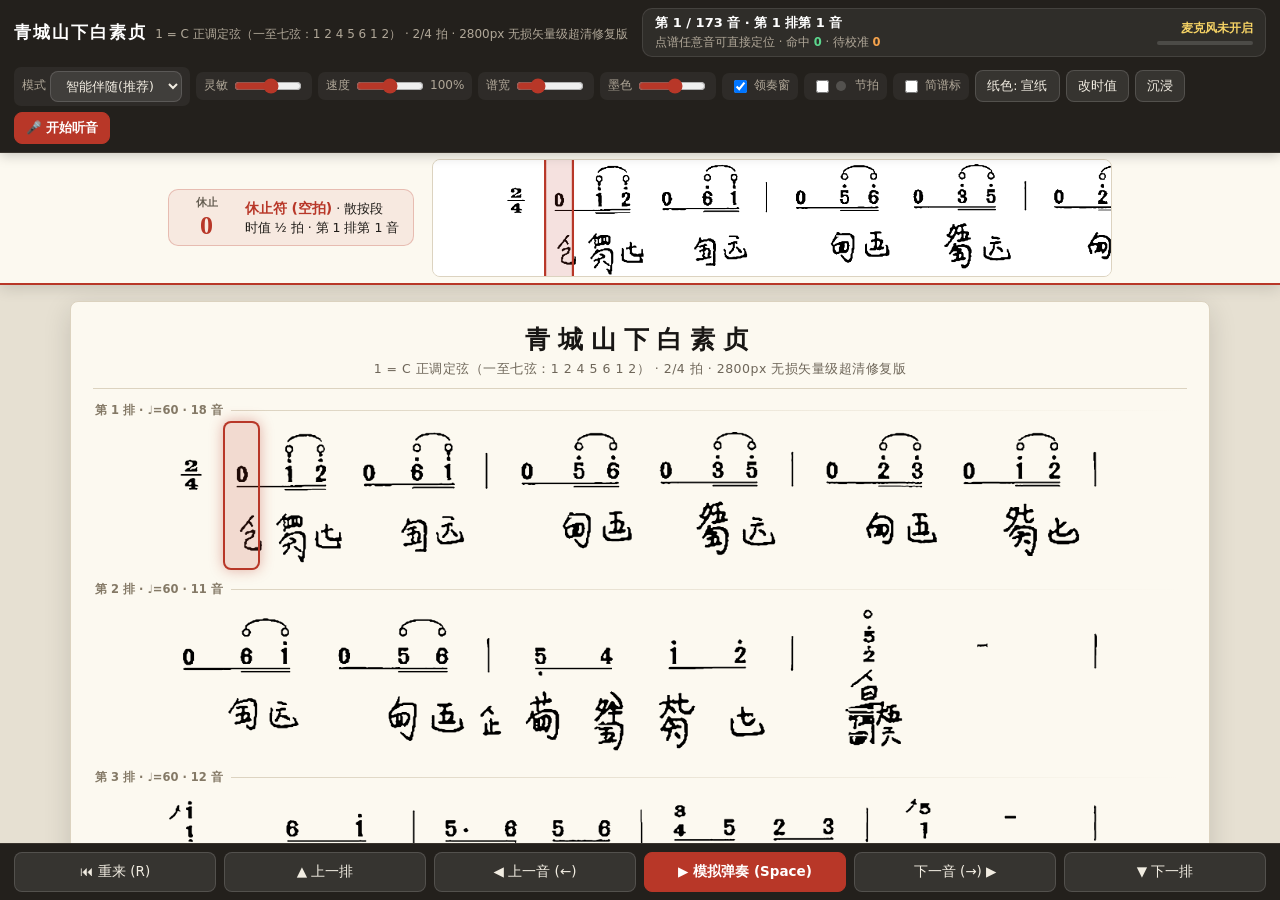
==== program/模板/agron模板 · 青城山下白素贞.html @ 4fe6dfc2 "标注：青城排 8、排 9 oct_shift（21 音）并重跑 build - 青城排 8（14 音）：音 1/7 撮标 [-1,-1]，音 2/3/4 高音标 1，音 13 低音标 -1，其余 8 " ====
<!DOCTYPE html>
<html lang="zh-CN" data-theme="xuan">
<head>
<meta charset="utf-8">
<meta name="viewport" content="width=device-width, initial-scale=1, viewport-fit=cover">
<title>古琴跟谱 · 青城山下白素贞</title>
<style>
:root {
  --desk: #e6e0d2;
  --bar: #23201c;
  --bar-border: #3a352f;
  --bar-fg: #f2ede2;
  --bar-muted: #b0a798;
  --paper: #fcf9f0;
  --paper-border: #dcd3c0;
  --ink-contrast: 1.12;
  --ink-bright: 1.0;
  --acc: #b83728;
  --acc-soft: rgba(184, 55, 40, 0.16);
  --acc-glow: rgba(184, 55, 40, 0.38);
  --ok: #207848;
  --ok-soft: rgba(32, 120, 72, 0.16);
  --warn: #d98218;
  --sheet-w: 100;
  box-sizing: border-box;
}
:root[data-theme="white"] {
  --desk: #dde1e6;
  --paper: #ffffff;
  --paper-border: #c8cfd8;
}
:root[data-theme="dark"] {
  --desk: #121210;
  --bar: #1a1917;
  --bar-border: #2e2b27;
  --paper: #1f1e1b;
  --paper-border: #35322c;
  --acc: #e25a47;
  --acc-soft: rgba(226, 90, 71, 0.22);
  --acc-glow: rgba(226, 90, 71, 0.45);
}
*, *::before, *::after { box-sizing: inherit; }
html, body {
  height: 100%;
  margin: 0;
  background: var(--desk);
  color: var(--bar-fg);
  font: 14px/1.45 system-ui, -apple-system, "PingFang SC", "Microsoft YaHei", sans-serif;
  overflow: hidden;
  user-select: none;
}
body { display: flex; flex-direction: column; }

/* 顶部主控栏 */
.topbar {
  background: var(--bar);
  border-bottom: 1px solid var(--bar-border);
  padding: 8px 14px;
  display: flex;
  flex-wrap: wrap;
  align-items: center;
  gap: 10px;
  z-index: 20;
  box-shadow: 0 2px 12px rgba(0,0,0,0.22);
}
.brand {
  display: flex;
  align-items: baseline;
  gap: 8px;
  margin-right: 4px;
}
.brand b {
  font: 600 17px "Songti SC", "Noto Serif SC", "STSong", serif;
  letter-spacing: 0.12em;
  color: #fff;
}
.brand span {
  font-size: 12px;
  color: var(--bar-muted);
}
.status-pill {
  display: flex;
  align-items: center;
  gap: 10px;
  background: rgba(255,255,255,0.06);
  border: 1px solid rgba(255,255,255,0.1);
  border-radius: 10px;
  padding: 5px 12px;
  flex: 1;
  min-width: 240px;
}
.status-main { flex: 1; }
#posText { font-weight: 600; font-size: 13px; color: #fff; }
#posSub { font-size: 11.5px; color: var(--bar-muted); margin-top: 1px; }
#posSub b.hit { color: #5cd68d; }
#posSub b.miss { color: #f4a24c; }
.mic-box {
  display: flex;
  flex-direction: column;
  align-items: flex-end;
  min-width: 110px;
}
#hearText { font-size: 12px; font-weight: 600; color: #f6d365; }
.meter {
  width: 96px;
  height: 4px;
  background: rgba(255,255,255,0.14);
  border-radius: 2px;
  overflow: hidden;
  margin-top: 4px;
}
.meter i {
  display: block;
  height: 100%;
  width: 0%;
  background: linear-gradient(90deg, #38b26f, #f6d365, #e25a47);
  transition: width 0.06s linear;
}

.ctrl-group {
  display: flex;
  flex-wrap: wrap;
  align-items: center;
  gap: 6px;
}
.ctrl-group label {
  display: inline-flex;
  align-items: center;
  gap: 4px;
  font-size: 12px;
  color: var(--bar-muted);
  background: rgba(255,255,255,0.05);
  padding: 4px 8px;
  border-radius: 7px;
  cursor: pointer;
}
.ctrl-group input[type="range"] {
  width: 68px;
  accent-color: var(--acc);
  cursor: pointer;
}
.ctrl-group select, button {
  font: inherit;
  font-size: 12.5px;
  color: var(--bar-fg);
  background: rgba(255,255,255,0.09);
  border: 1px solid rgba(255,255,255,0.14);
  border-radius: 8px;
  padding: 6px 11px;
  cursor: pointer;
  transition: all 0.14s;
}
.ctrl-group select option { background: #23201c; color: #f2ede2; }
button:hover { background: rgba(255,255,255,0.16); border-color: rgba(255,255,255,0.28); }
button.pri { background: var(--acc); color: #fff; border-color: var(--acc); font-weight: 600; }
button.pri:hover { filter: brightness(1.08); }
button.ok { background: var(--ok); color: #fff; border-color: var(--ok); font-weight: 600; }

/* 领奏超清放大窗 (HUD + 2800px 1:1 局部放大) */
#hud {
  display: none;
  background: var(--paper);
  border-bottom: 2px solid var(--acc);
  color: #1f1c18;
  padding: 6px 16px;
  align-items: center;
  justify-content: center;
  gap: 18px;
  z-index: 15;
  box-shadow: 0 4px 14px rgba(0,0,0,0.12);
}
:root[data-theme="dark"] #hud { color: #ebe5da; }
#hud.on { display: flex; }
.hud-card {
  display: flex;
  align-items: center;
  gap: 14px;
  min-width: 230px;
  padding: 6px 14px;
  border-radius: 10px;
  background: rgba(184, 55, 40, 0.08);
  border: 1px solid rgba(184, 55, 40, 0.25);
}
.hud-jp {
  display: flex;
  flex-direction: column;
  align-items: center;
  justify-content: center;
  min-width: 48px;
  font: 700 26px/1.05 "Georgia", "Times New Roman", serif;
  color: var(--acc);
}
.hud-jp small {
  font: 600 11px/1.2 system-ui, sans-serif;
  color: #665e52;
  margin-bottom: 2px;
}
:root[data-theme="dark"] .hud-jp small { color: #a89f91; }
.hud-meta { font-size: 12.5px; line-height: 1.5; }
.hud-meta b { font-size: 14px; color: var(--acc); }
#lensCanvas {
  width: min(64vw, 680px);
  height: 118px;
  border-radius: 8px;
  border: 1px solid var(--paper-border);
  background: var(--paper);
}

/* 谱面滚动区 */
#sc {
  flex: 1;
  overflow: auto;
  padding: 16px 14px 36px;
  scroll-behavior: smooth;
}
#paper {
  width: min(98%, calc(var(--sheet-w, 100) * 11.4px));
  margin: 0 auto;
  background: var(--paper);
  border: 1px solid var(--paper-border);
  border-radius: 8px;
  padding: 20px 22px 32px;
  box-shadow: 0 8px 28px rgba(0,0,0,0.14);
  transition: background 0.2s, width 0.12s;
}
.sheet-head {
  text-align: center;
  margin: 2px 0 14px;
  padding-bottom: 10px;
  border-bottom: 1px solid var(--paper-border);
}
.sheet-head h1 {
  margin: 0;
  font: 600 25px/1.3 "Songti SC", "Noto Serif SC", "STSong", serif;
  letter-spacing: 0.32em;
  color: #181614;
}
.sheet-head p {
  margin: 4px 0 0;
  font-size: 12.5px;
  color: #6e6659;
  letter-spacing: 0.04em;
}
:root[data-theme="dark"] .sheet-head h1 { color: #ece6da; }
:root[data-theme="dark"] .sheet-head p { color: #9c9488; }

.rl {
  display: flex;
  align-items: center;
  gap: 8px;
  margin: 12px 2px 3px;
  font: 600 11.5px system-ui, sans-serif;
  color: #847966;
}
.rl::after {
  content: "";
  flex: 1;
  height: 1px;
  background: linear-gradient(90deg, var(--paper-border), transparent);
}
.rw {
  position: relative;
  margin: 0 0 4px;
  border-radius: 4px;
}
.rw img {
  display: block;
  width: 100%;
  height: auto;
  mix-blend-mode: multiply;
  filter: contrast(var(--ink-contrast, 1.12)) brightness(var(--ink-bright, 1.0));
  image-rendering: -webkit-optimize-contrast;
}
:root[data-theme="dark"] .rw img {
  mix-blend-mode: normal;
  filter: invert(0.91) hue-rotate(180deg) contrast(var(--ink-contrast, 1.15));
}

/* 音位高亮格 */
.mk {
  position: absolute;
  top: 1.5%;
  height: 97%;
  border-radius: 6px;
  cursor: pointer;
  transition: background 0.12s, box-shadow 0.12s;
}
.mk:hover {
  background: rgba(184, 55, 40, 0.08);
  box-shadow: inset 0 0 0 1px rgba(184, 55, 40, 0.35);
}
.mk.done {
  background: transparent;
}
.mk.cur {
  background: var(--acc-soft);
  box-shadow: 0 0 0 2px var(--acc), 0 0 14px 2px var(--acc-glow);
  z-index: 3;
}
.mk.warn {
  box-shadow: none;
}

/* 矢量简谱/时值角标（可选开启） */
.mk-badge {
  display: none;
  position: absolute;
  top: -13px;
  left: 50%;
  transform: translateX(-50%);
  white-space: nowrap;
  font: 700 10.5px/1.2 system-ui, sans-serif;
  padding: 1px 4px;
  border-radius: 4px;
  background: #fffdf7;
  color: #1f5c38;
  border: 1px solid rgba(31, 92, 56, 0.28);
  box-shadow: 0 1px 3px rgba(0,0,0,0.08);
  z-index: 4;
  pointer-events: none;
}
:root[data-theme="dark"] .mk-badge {
  background: #2b2925;
  color: #6ee79e;
  border-color: rgba(110, 231, 158, 0.3);
}
#paper.show-badges .mk-badge { display: block; }
#paper.show-badges .rw { margin-top: 14px; }

/* 底部操控栏 */
nav.botbar {
  display: flex;
  align-items: center;
  gap: 8px;
  background: var(--bar);
  border-top: 1px solid var(--bar-border);
  padding: 8px 14px;
  z-index: 20;
}
nav.botbar button {
  flex: 1;
  min-height: 40px;
  font-size: 13.5px;
}
.beat-dot {
  width: 10px;
  height: 10px;
  border-radius: 50%;
  background: rgba(255,255,255,0.18);
  display: inline-block;
  margin-right: 5px;
  transition: transform 0.08s, background 0.08s;
}
.beat-dot.flash {
  background: #f6d365;
  transform: scale(1.45);
  box-shadow: 0 0 8px #f6d365;
}

/* 沉浸模式悬浮胶囊 */
#immBar {
  display: none;
  position: fixed;
  right: 16px;
  top: 14px;
  z-index: 30;
  background: rgba(26, 25, 23, 0.88);
  backdrop-filter: blur(8px);
  border: 1px solid rgba(255,255,255,0.18);
  border-radius: 999px;
  padding: 5px 10px;
  gap: 6px;
  align-items: center;
  box-shadow: 0 4px 16px rgba(0,0,0,0.35);
}
body.imm .topbar, body.imm nav.botbar { display: none; }
body.imm #immBar { display: flex; }

/* 改时值弹窗 */
dialog {
  border: 1px solid var(--bar-border);
  border-radius: 14px;
  background: var(--bar);
  color: var(--bar-fg);
  width: min(92vw, 600px);
  padding: 18px;
  box-shadow: 0 12px 36px rgba(0,0,0,0.5);
}
dialog::backdrop { background: rgba(0,0,0,0.6); }
dialog textarea {
  width: 100%;
  min-height: 240px;
  margin: 8px 0;
  background: rgba(255,255,255,0.06);
  color: inherit;
  border: 1px solid rgba(255,255,255,0.16);
  border-radius: 8px;
  padding: 10px;
  font: 12.5px/1.65 ui-monospace, Consolas, monospace;
}
.hint { font-size: 12px; color: var(--bar-muted); }
</style>
</head>
<body>

<div class="topbar">
  <div class="brand">
    <b>青城山下白素贞</b>
    <span>1 = C 正调定弦（一至七弦：1 2 4 5 6 1 2） · 2/4 拍 · 2800px 无损矢量级超清修复版</span>
  </div>

  <div class="status-pill">
    <div class="status-main">
      <div id="posText">第 1 音 · 第 1 排</div>
      <div id="posSub">点谱任意音可直接定位 · 命中 <b class="hit" id="hitCnt">0</b> · 待校准 <b class="miss" id="missCnt">0</b></div>
    </div>
    <div class="mic-box">
      <div id="hearText">麦克风未开启</div>
      <div class="meter"><i id="meterBar"></i></div>
    </div>
  </div>

  <div class="ctrl-group">
    <label title="智能伴随：弹响首音后按节奏平滑推进并用麦克风实时校准；纯听音：严格等待每个音匹配才推进">
      模式
      <select id="followMode">
        <option value="smart" selected>智能伴随(推荐)</option>
        <option value="strict">纯听音推进</option>
      </select>
    </label>
    <label>灵敏<input id="sens" type="range" min="1" max="10" value="6"></label>
    <label>速度<input id="spd" type="range" min="40" max="160" value="100"><span id="spdVal">100%</span></label>
    <label>谱宽<input id="zoom" type="range" min="70" max="180" value="100"></label>
    <label>墨色<input id="ink" type="range" min="1" max="10" value="6"></label>
    <label><input type="checkbox" id="hudCk" checked> 领奏窗</label>
    <label><input type="checkbox" id="mtCk"> <i class="beat-dot" id="beatDot"></i>节拍</label>
    <label><input type="checkbox" id="badgeCk"> 简谱标</label>
    <button id="themeBtn" title="切换纸张背景主题">纸色: 宣纸</button>
    <button id="durBtn">改时值</button>
    <button id="immBtn">沉浸</button>
    <button id="micBtn" class="pri">🎤 开始听音</button>
  </div>
</div>

<div id="hud" class="on">
  <div class="hud-card">
    <div class="hud-jp" id="hudJp">0</div>
    <div class="hud-meta">
      <div><b id="hudPitch">休止符</b> · <span id="hudTech">散按段</span></div>
      <div id="hudDur">时值 1 拍 · 第 1 排第 1 音</div>
    </div>
  </div>
  <canvas id="lensCanvas"></canvas>
</div>

<div id="sc">
  <div id="paper">
    <div class="sheet-head">
      <h1>青城山下白素贞</h1>
      <p>1 = C 正调定弦（一至七弦：1 2 4 5 6 1 2） · 2/4 拍 · 2800px 无损矢量级超清修复版</p>
    </div>
  </div>
</div>

<nav class="botbar">
  <button id="rstBtn">⏮ 重来 (R)</button>
  <button id="prevRowBtn">▲ 上一排</button>
  <button id="prevBtn">◀ 上一音 (←)</button>
  <button id="playBtn" class="pri">▶ 模拟弹奏 (Space)</button>
  <button id="nextBtn">下一音 (→) ▶</button>
  <button id="nextRowBtn">▼ 下一排</button>
</nav>

<div id="immBar">
  <button id="immPlayBtn" class="pri">▶ 弹奏</button>
  <button id="immMicBtn">🎤 听音</button>
  <button id="immExitBtn">退出沉浸</button>
</div>

<dialog id="durDlg">
  <b>每排速度 (BPM) 与各音时值（四分音符 = 1）</b>
  <div class="hint">每行对应谱上一排，格式“速度: 时值1 时值2 …”。0.5 为八分音符，0.25 为十六分音符，休止符也占一个位置。</div>
  <textarea id="durTxt" spellcheck="false"></textarea>
  <div class="hint" id="durMsg" style="color:#f4a24c"></div>
  <div style="display:flex;gap:8px;margin-top:10px;justify-content:flex-end">
    <button id="durApply" class="pri">应用修改</button>
    <button id="durClose">取消</button>
  </div>
</dialog>

<script>
const IMGS = ["iVBORw0KGgoAAAANSUhEUgAACvAAAAF9BAMAAAAqjaCXAAAAMFBMVEX////u7u7d3d3MzMy7u7uqqqqZmZmIiIh3d3dmZmZVVVVEREQzMzMiIiIREREAAABvgLxBAABwiklEQVR42u1deWAU5fl+vt1cHJpZPLnqEjxRMBhbq1YMFduqFeKBrVUhtpZ6Arb9qT1sYm0rPTTRtlasNWhrtaIGj6oVNWhvBRc8alXCpoqiBfabVIRc+72/[base64]/0sdnJv1xa7uXB+s/SwuIKfThRdUCAOGpDRoi+rbflP7O2ucM6yd1RwkM139WXNuglWzyYeQXEykGZf4/WtqS72mSkjBQ6+XRLk6efHPsqrHkN1Z5OL4E/5gf9Px4v5e4Z/7CxMDIK3ztRESRSCQSichIJEJERK+W8gudS6l43cMXyaHW7FuDNVaCemtLfGP5W5LW4N9eZ95Dk4arvs6mhtLefjdYG458SoDuXeWhwR3yDdSMm5nuX17s2nZpSW67a2b6zxz815G13Z58n7J7taMt/ZZM5TZg/nl7aNslJarv+n80RU/eWKQHNoa2/7jLo7vmW7ViytRktyat7fr395h4Sxaznkv+c99+3jlM4qVaALoGEm/[base64]/0dt3OAzpbroniYvDO/GrwMgGQbolyvi2u99QUAcBYB+vqS05vv43wY0ANsHKbRiSgBAZNP/rfHUeCe8CyASVlcNHlbl37RxGvTqXywutU3vWzlzCkBCUjhpCYxrXKoftHqMqO44I2DYQqBCie8xEwCF1XyWeksN/hCRigu8dGubIqIIEfV6YXjTiIh6j5oSCASSbgcRCAQCpylSsr+0/DsVkkiSfGxKYBBqzldERLs8Jb+I9gjJ96YEtPTK0tQ7FcmBM1B6QTIRIvlaTcoyHPOsIiWJdnlsvJ8iUlKpL9ec9+bsxPGOu0BRhIheZiIrKRx48jkPKRlJCNTqQZUZL6ToZg+I41IS0YpMpBAiUvL9UkqjKutQRETRtOTqD5MiRf/10FXyiZ8pSdSY+YFySVIONJbUtt/nax1SEdFAMH10mVL0+FleGvBhUkaIaCeAlM1eJolIqoGrzmBTQ+mg6j3DkGumItD9H335iVU4tx7i47UA+iuKrhGuO1Jg6wPfzuTq2+/7+MSR4pF5KCmPjnpAf+OmtP966DfO1gC8Ot0rw618X9Or1754WZZHTvnhTC9slVxO/bP1AKIP6v9oG/yPh3wde5+pa6BbvOPmLHvrAIiNobTBRqdcKI4OAoge2MWCZKlYGToMo8KWwRf/Ph1EUt5ddI1QKYpml/+qSPWWzpTvTxFJ12V54FgipaKeEXmbVET9wG4btauIvLmE9v3hFJEUvTAzMV9AUlKPdwZ8gZL0r8x63b6SVEQ+zIRWKhf/TUa0wEB9mn8cL4ko+tTSItsXHaRJtBC9cGWJ3HS/DiuivqzP3EREtPUPQW+oRET0GhyYrVV/6dh7fCFJRI/Y7Tvyyl2y39PSJq/xAiKi6B8amdNKAqNJkqLH589O+68fP+dOktRX1PM0WtEHX7WjoFFEXpJOsmEuKfnfq+qzk/[base64]/M9RQOaFwReet3JMMoetPMeMDyiwZADC+5ikkXTXxZK5cx265fUH0QpCLybnT67hP7nCY56zvHDJ9DzJSLwOhIgjQDl5mKPtuzisHS6t5uon2nN8/CFJb3Q6CTirGiFyhaSU2l7oQeOiJPrwYnF2sBY5QW1sSUHS3OV6isRRc+paD6X6B0U3dij6C7HeybKHZk8j4mK3oOjDNcPirWakx0HK1SpEiDeCpKbnfvhlGoo/pCXPOL82UpVEvLWBOXYiFNGkbSRloVEKCK3ON5gqqSiqbG7Wngdil8Li6ZCVpBjNu0oAQOjX1IOx7hNflT8Id+UQ6RChSqFmD7RJslxbHpL8UXethz6rIhQYv0+hidRqZzWASmiCjnf8ZP7XlgCcx56Nxdx3wMCpFgXRA6mhl0oBeLNIdq1/JnII0Ue7/7rcsgePSzcx8TrcYxRstHho20DPF3Dgmdz0VsrPBCbPC2HZsJicWnYeMc7V6MA30lFJ7JxuTx84Gw+ZR7HaOcFDiZ8wNM1LKaGN3J52ieLLvGeJ0m9uPo6R89+dxMRNZTAKojVLBQyiody55GvYiZP13CgKic7dBmp2mJvESLpMDZ0FFGE6N0SWAV/Zy1vRUbR4PshzwEKHRn0WF1d0NGjHz/p6BuJ/lVbZGsUEUWUXOrIZSWJiP7o+UXY6wr6V12ds4ndq+5z9xaZpX11R59dVzfTWW+gmqO/s/bJIB80BiMBE4hIRV53GLpPRERbi3qKZhCpTc7yUKsUqbXSaaJhMaX4MBER/ddRKlio+NWXbopIUpHtTmw453d2SioNrYPBQOEqXEoVcZhCMUZFIhEiVbzcFQC+DqXOCCxWpOzpf7qiuwPHK5Jr4HmfsopEIo5WYQGpSKS4uegibDSfXePoUVKRSEQ18FljDA2HXHPDVRfZP+Y/Z/7VV199leb5wH0iUo5EqBlmV2VZzHoNpxNtNgy99ix1ouo3QsO9TryTzYld5STsWhKRGri1uMQriaSTTPMyZTQgllwohzE0lIWJyEH2xk3GYfJ4Af6Fkl64f6UkcmA1bKet99+27KGihu9bGTaLndgPmiI7ARxOXqjsY5eF/uYfVoacmE8mKRq4f2WoqOaTMqLoU884arEykUg9df9KWXSfLKPUcbqKRCL2dT+qDBVLfujtt2mSPRpwunKQvVapBmoB+EPynWLW8jDMhWUOMr0qpNppWFN6Pd/huUcD9ndQRtTfQaoR2FcW03xyAslH4Gt3kmTaJuUrAE4ojaC+3RoVjq7G455e++ItxakaLonI/[base64]/jmJaSut+eqBUpRRBah9ka5VKoeZTJ7lz/AL0k+AuxP9Gd4u93HUqPErb3R+mPmWR+tPvQA8TbZF3470fL+nFDUOAx7hEyvWpPcYP/6O82guuJ5q8aqaBAAZjkhXlUPAD6KlgQB+XZT4j3tzINuhfjOPbbmiLuEQECrKLwGeYomdq3BQDP82auEKB1jFwDvt9LxHtaxxO904wdacayDS4w8MWgt5f+ZoW80/r8Wuqe3fRdWOH10PZ4y16J4HKHQ2wUALzrYENVRTysbTLzGa9+sSwmIU+ptHrwE2DL186QXvvjGbJ3OA/ArnQ6yO/WP6wC+i24PexXKj7TYq2tHo93D0hPbMwhjPnV7Mq3FgcYPU+H19HLrXcL2HK17YBFUwn+z3+weuayZeLNi/[base64]/V9rJ/ukoDgOud6Jh5w61d4l4NqGzQbG+K11qpqgHw/Vwv6oid4Bsm8doH9Wl15hnYWsTh+gEA37TnKT/8zQCwX4mZHHYzhGQjgHLbKNk9zJaL0+mVQg/xRDMy6WP0n+xXJw2YoUKe7vTXJo0I0gUO0tHGGPl6o6i4sclzif65bFkHyYedFDLrW7bsN+S4O2mRG+m0SdtxzjPjE+cVMUJulNG9sspB6lolUS8AXwe3ePc08VLQjBXLTrxjzYjSHMqmF5x4zcBFP3k6gPEIoueM4DfVaH/eVL8GNBG9XMwh70FGeQkHnYYrreISW7y975dIegeACNm/0yyiu4wO96uK2K2A7gKwxEHivGgh2QxMUtzivQSIt0w6Jt6Cl8c70jTZ7mFHvGEjgPEIbze59UkamB0InK4c1O3zh0n+NnAoFbln/R4kiZR00uu03ORoYym8i4mkomeMC5zmoGP6JEUDFwbGXUZFDE0eqyh6fWA/SQ5aqVVI6pmyd0iSEfrL8CTCBvGiQ9bbnD2LeHcWXuJdDwCYYSvxyucMsvJ2ys4SItXZ6aw/zjwiikgq8hmqMqoC9zsYhLjTkHgf9fi+9xm1E51MbJkkUp2binr7jVLmRtjg4OF2SdslEXG/yxIg3jbHxLur8EVldpkttrPbRP3GVpuuyNM2XlRShIiI3nOmYkpSstjlJ6aer1T/WY4ic32nkCT5V8+f+SVSEZFyslWaJBFRpJip6KJdKkkOyxy3mK92HdObh00NZiWNdhviHRtLXu0tfFEZ+kFdXd0pRDvs6pDSv0/6eMjz9fCaiEg6U8bLyBuVLn1hchzC3UKloOSOMSbWSSGZ6UbLOWot4nBHmRvhOWcLoCJEdzO7wcvFQhrM6Ibsiu9kU+ia5KQU8/BiuiKKRCJEMvuuEx2GJdLw6noYFes6N5F01pnlSysf6Hxx5X1FJ7JPbXV8mVWsfOr73t/5vp+uXrupM/K+k9vvAalo49q/F/Wgfmft2nVr1250kpN5/MZ1ktQTbGjwMMpMj0kV2VSemksDQQCiLVpf6DH6QxGjLKSdjXGCIkWKzIJ/[base64]/BI5HU4c1Xb54AyvIfv2WhcjLwL9d++j91xBYRJqDfbPngBEalbzy7S4tTVBZ0G3bClofRQRpKXDUXO5StqvNzuhyVERA6yIvxhKmLvE2eoypl4fTfwNe8BjFKykWehuKqvLJIZcXed8NsJwD/tn4uu0LFtxPlAJlxzM5+54mMvoa3nWSgqgprG9XgLiQEBoMvBg10a9oX3iyrrwVw+UaezV8cDGOfxKsoMJt5iovIWb4+Pcq79HGZLgxcQ4aLdTLyMzLgs6Onh9WwAxuTkItjEa+oFbOMpYOJlZMb/vJ3Boz4P3NoFV63LwcH7KK69i7E77hkmXgcMRXt63AWyRVfNue3Q4ui4+zlvQF++1gOBVuKS5SsbnQ74x8uvzPX3R7uK8FKHPXW94/f/1m31pXRWf/YX5iuUQiDvGjhqFiZf9fpNL3PsBLuH+l8xxtnuPDBvgRdqT5xAzmMJm4gGclYjOpzUZxz2UpeO+2QcQWZZ1NLAKMq9A8gSoufAKByqFDlr6dVB5Pn0ohIh3lGK6h3ndEsPVFtrl+S09UiZlCRbc2+6WnAj1gnKcZZjZVjKzcVeg4DTWmoQbU6rjjLxFg/[base64]/KI55zjRzcUy4Eeen3DffYD46C5nD3dpgPb1Io84Fw+k7iqeuvBQzj3/XkjuOO0AOEx0AoIANO9LSbs92r1eOVy0UcSRiyn3Wg3FkHhHqxy08SZXmvuwi1vSsalhoiLKvT9U4SXeMnIs8aKj6BKvX0qHHeKs8isbwBKv1/EHrxNvgx6gcs3JYQJ0zzcLOFAAQLkzbTyoA6LY+QVqlQba29mzW/4D4Gc5f4Wme/jAF1/iLavWnAed6wB0neN4vU5rte0Op+iahuKMkNYDiDrYSVEBaF1en/DtBAADuvND9GCxh/xTHWK7Q5JeAvS15tWaMXzmE4em6OIn2URFDjfASwSgg1V5j6PcaTf0E4oWUdrmrHJliZga/KEIKXJo452gpPJAu/qPL7rG6SB85yyqz73bdeHjeNsdm098YSJVZHvcYkWOY8TKwpL6NI5q8DhOJ2eVEfcJR4oVUTqyiBcTc+jIKdqIBkb+5U+FJ94JjpNCyohI9Re9H7jzrIgTVO5FzXdH4i1qwym/JPWUgxXdN1S8Br7tDom3Mufm7kUhXvGbTZ2ORzm+c/vIz/+sVIUnXty4SToLTBd3RiJFb/D++Rz2gT/cCyZee1yxrQHFzVyzd4GKdiKiaBBFcqqrXkfd6qV9204PJFD4aqY4f7imRtsN0ieLQLxi6tEOZ9Z/[base64]/6h2ve4VUP7BZ+oBZ5ysDfLfhAx12lcb0sup2/TATU5bX1x9X1dYAwn2hrePnL3edsOSfQOypc/S0TkopzeMNw4HQ49V+VXX/3j60fa/O8eEm9779A+XyGJ6F1HxYNjyC2QNJSjxDuGXgVjWNEi/7P7vKxfmlXIy8LFIl5McGZqGJlwQ7y+Qhq6xZeGftlNI/rtkH7BXCJnUaQt0uLdHLM+QpRbkkhLRF0JxrBKvMUh3jIUzcChARhYsVQrUrrrlrYG3ML7zvma3XHI8UP4+OVzTWVcBP9vjX3LmZM+TZ/tUte43xinNXfNAc7bT/97i9tfUXEXAIgHnl5mZ2haE8teETl288nNklS5FPjZKbqYeJzbd/JdUwtB+OAKJ31/an3BiD7wpaFsmm/VAlsvG8q+8y2b4vB1P/l1BCTw38tzqxyA3cqibaXPzCDn9TaHGb66o8ASr2OMpqGk8JbHlXEHCaujiBQR0fPuv7DD+jb3yS9LrF9ha22YEX+53nxWJ7NG5D6u/HRTMHcgxh9uflkzhtY7aWi/AdOdVjevsNSOxhyV7//sZsSrrgMwpnjEWwJCZk2Nw5QDUXNUfolXTG0j+Zr7nIZyFaMm+bZT1V31H6UNxYtARKRchwKWy5j5oN458e7KI/FWWgNyTbyVUhJFIiRfm+Kg8oGSFCHZU+N6A39SSiKSve6NVOLAkCTphHj3DSlSEUkkc1oCP+1OxGvIPzusdh1MvOnx3c7Ozs67nSXjbm/MK/FevomIaPs/3R4hEY5z0yon5ndTtPuH2y8ME9H2MBGRWzm9iYii64jIPivwxMIQb0wEJ7fEOy92/220q+0xVxGpCBHR9sdcfts06+p63n2WedihgO8LxddgKRNv5q6HpNRSAGOJiIoWJgvvN0KmaL2zblMb8km8Fdaedls/QSScixW2adoy/vBdrtsMUf/MfTocfF2WV46eEVjgpClqgnMtn6aGDul0CjNeJpKI7vkeOXindkn09ZrTVM7mkwQuNGleue4Wa1zBThJHKxSRil7VIYnky2DiRaZyWsqw8c7yQAUkOx742hmuP7v3/Pnz558F9yXxiGSf7dn0tUdybDaVK/EusY4Q/TH/xDshbpagSL/mWlzdYHS96HN36lsMnaxMSluSShTn80m88Tl0+U5oIVL9WrkD4hVhUj2ACEnXnUBGxdZRvgKXlUSlU+ItV0RyMyYpctwYejckXnzxDoo2WLJCTjcUilDNMOq2mE/5JiIi1ToEgZeIXnHkMWnOI/H6wpJIrSPnbVjSEu+fli8PkX2n4SVERAPLl9/hPtTQT0TUati0cisflGQN2wAjRvcd227E0T8sX758+fLlt38/[base64]/d964dD+PJDli+3DUb3/3j5g0REb97W6MaFHLP83TyUT9Ofsz54be4ehVyJt8yoKDTavSNUhEwKvZPUXQ6U/B7AdAA0w50tK068rvKG400hm6St4XahXFUA4m0jItpsKA9yqdvj9h/LgPuq7e33DgCc6JZ4R5lxa0uIyKUx0bnEW2nNiT/HPbp7Eu9ERbL/q67DQxcQ3YyhZM/Zruhcy7RJLkSMeWSFNLnp1dpCRE9cLKVdNtQoI+Q1r8RbZYh/oo3IJcWIkDlCv73Ju8mi2yqV63tZGKOGSrx+aRHvQvvFP5HW5J94yyxX6xFERG/DncBrzEaHtItJ67BUk8luiXceEdGrwEJydXoAwNfhlHhnWD56ES4N4i1qs8uyx7pR/[base64]/LADt0zbsd6QGYJMOoPpczVVlsV8eT6423g2A6O/G4xsAVB+W5btV/nl3f+t+6tWtRFo3NOZ0nYI6DOtT/282dbkrz3alPlQOIR3QAlanefv99OLqp19c/STynGevPwggut4llZEAEABwKwCobAKPiE1awC1tagD1rwHWDaHOR09rLqnXOgCRKxuUSj/4YUSF7D+qBgAWboC7VEIX1k2rNpnx0VYH2tJfa44lIhcJsx1GEEDI3pORIULpIwD7hG0yPH3n5d3Ga/g4Nph+9Y/cmhpecV6r+TkrIe/AkBtnnuH/t0wN77gMAIiGe42R27qyYnuxNY+mhnhL0zaXkQajlOEx80uy+w1lZIWfLHHryWsx00l8IRcTk2QdcWBqmEdkFJWvytHGK0JyNzM17HXybdrrL20CUNEadvH5KTlLUgk47URD77UxNQQB0Hmb/r5CB6grx++YVg9AdWGJBvhzLZMV+7atS23EG/X7Vfm+tCVg6Pw+DUDE7a+ZdtHJ8+fMmWn7WDC2wrRp47ldbr4qcUZof1ejvaL6m6dX3DNnzpdqIaI2z44zDRPy0rOD8DCS9tHttiJrCEBZc9xC4dJesBDAxS4/[base64]/1EZxJv+er777/SDL/OSUIvlsRbNCwmko8CAPxh2Zj758vDpPq0abmnxxtpLko6KdK0xExFmusiIsYviUj1WMeywS3xVijbYNa2QhDvZkuFf9k18UoVkbYWB1/YCDYVF5D7Ms2TzCk3iPdDt+qglETSnuT2JyKSrx1LpHIshlZY4k2cYge5zce9EUSZJEUPDwPxNroc66zces1WqRxtS77w7mVqmHazTntcgH2uWbbs10E3lvdvByH69H+tAlB1Xa4fjv7HcB6Im/NngFc6APEmgBVwYajQLM1woBuozq47XVGABdN/NnS9rFoENNDh2blGaADK//Stp+/WL7uh3uU3bSdgYFVSPICrl9YADfr9No99DQDted7fV0AQSgEaIOwFiX/s/NOy+zWIgSVD+7ZxheQzAejPgE0N2e7cPkOuc3Ud+qVxs01UrkTegy428t4/cmZqcCPxGsp1LQzXS66F/HzSUpnK71u06CuwD1XPs8Srai2X3xAk3jeWddiK7/6ECjmui+mOVcY4y8idSpQgfDvYnqcrUvSokZY3UAISb4XD/WKczg9cJpa2WTM/o4AS72Qi1R/MrQPFht1I4j31AECUnXFYw1DjOT7oNqNkcsNbt53mtNfnUKK1qHe9yxc8TANE+XWA/1f33X77b5yFZ3octMdnr/ksoDkqMSx1AKhsdvdV1wvgpoK92OP/gdhyOrBlBeBv9f5CfA7Qd7U60vR04AaXKTOxK2VT4d5M3AJ0/z4n7XKNht2HeMt+KwCIB/9m6j1BuFLkAQx0AUK5GMKWLoehiAMwYh/dELDY5jq1BADw3dWrX/zyeg0jABrQ/a8u9LUmxKNkQ6AagOmkzhnjlwLuEtYyGRyyInr+pjePA4AmAJd6frnK7wKqL3XwYFCD5noe4/[base64]/fCoESDyCoHA410AeludJCrSnqc+8/jDOoCfu/m297uHxRRDpqx7/IV2T27SSygV6rpu0i53tGc1APjhTFffotYXfiLGn6jRmKZcT2Zg9+ky3PvsnjqAcYbBQBwwNLcpubo9/mtvGqbv3hV+HMAiXQP6hrSPuutX5DS4hLFNe/rVWSVPvAOXnbHtEgBA21L8yNa+KF7rAi7fDNA0NznDA61LEy+r7W431k8vBA4Mwnd7aH3uqS9eRVUDsGWNozW7EHvNxLTVZ69x8z1dBZcXxD3dmrgXDCep4C6T6UXIjNdrJ6JordtK1zsdBHWZLVea3Y4Qkx1VM0eabrDKqG+2y7G/G16NakCC3zl7CKlfWisq2t0EQAMAppsV242ohreHMt79yHmp/rG5ppYXI6qhyUH3zvhqtLte8Vgc76hCRTVMUEbgfE7Yg/6H3SeqITl6biiypA7A97shVGqyt/GJoAYMNA/tjafldjk8maDsFaD8WGFvXXtvy671AOgKwI3jFUAnQcSPuqtKXp+7yihf/8EKHdUHZ310n0WLFtWWyuyPb4bY5ViEjX4JoANL483893RD3AeuTlYQdOkATavNp9XVFwRoqH3h/pcbcfevB4CtP34IgCjDyALZKkOdQzIRGCXbLhqSgb3iiR/f0WDFG4msx8T31PLly58oZtmFXD73e4Auc/Dgx80rcFWx7JE54/h6DX1LwcRbEDykAcJNxIHzJKPDcno6k9HiqBwvFAB0zjVnLwDgbwZ2G+L1UUwHoiF9w/jgUEjKTxC/iGk9WX+DrxagvQs8hW4PbvmJwGsrHFw8999t/NAKUX5zKewqcbMOXK0z8RYGr+suHRqO80h9vwWgbx/qQHOvwEZ9a0D3dAH4tlbiq+T/yf333+fMaKC6hykCyVc/lEDSAWFEhToZcReAARQqHNpgmajLX7CfgH6jg+d+HDz/T/WAkf4wtNjkAlnKJtRq6G0FE29OqHO7tAMrdHfndC+n+6H8SADVi4f4gnp7bs8HTVuoagVQ3ljixDvt/+bP/4IzuWlg7uDSnO4Q++RGl6U2uq+EU4eFUIXRE86w/vAll+f9btvKH8ZN2aiLz9xife2OISnwBxYkyE78TgddXDInouDmm7JfjRl84Zb9aGZk4zXuWgCtcrkpanKqu1Gxaqjpsityz/shAHiodQSUyQ+QsE8AM/G3rmCCkKQPg7Df4la81JxbpfOPfl0DrOi6Xe72o//2elNCt71MgtADw+L+9t0FkNumdM5xXD2wawWYeDPNz0U4N+3RnDp9oqtf6LYu98xclILqM4f42qInt73ri7mYIoBh8S0uRHD9ECimE4DW4ezZ6JoGLRif+RVDkHiFjwQoumJIiWtBXaOsir1a0WxGnozLZ7kr1dwKlD0yCwgCL7r7Hd/9skPVn3RA22H9qXrNECzRE2oB8V6+RYdpj7lUbXYXU8OFMhP2K6wh0/[base64]/2hB++fI3VINJF0Is56YfXAtXZUyv7W5dq/rtnoWqpW5p3hD5dg9jxeMuxrn/DMmMvLvvwQYgDumxLAwXMvSf+6VayEb84AhqA6Ko8b9GKIwFg1P91AcC2DjAGnYaNT61cm4IX71+9evXTt7jLCzvRRbVbABijnOX/[base64]/CXb0wc7L3k7YNl9olES1FmRzCiZ1ARCQVEUmXCcMTFFF/EIcrss9DnU5E8s+H5t6MOjfi7SAiipB020auUpm8S/T7dptV8IeN3evrcHt1TSIikq/6w2Rt5fwTr1lE/2Em3nwhRrw+ad+4z32tBmCxXceE7ATyilV8wAXxGmLNWHspM98dKFChiIjekkQk3UVKirAxxOPC9t2+2iQRDSx/lshF6r31ffE+Fm7LNLYT0VsrpZMG8ZMUEalwro0WcyXelvhLuZJByxPFQtvuK5LoXeB014tgtBJRLxGR2oVCSrw5NV1j4nVHvKOUg27BmZrr2BNvuXRf32OJJNVrncra3E0NRuObWfZS5uh8E29ZQjueRvfrtcv4RXaTPlHFvk66rsjTYf4O+arb37C/JT8p23cul9KSrx/JI/EebkqsFHFHhWXxVYxIZSOtzCJSqr5MSqId7iawLb6Mz+ebeCcn8q7ayUVy8o7PCEB8ADf1Qp3wxbnV7oMYdSPJ/6RuV9FbACqCgP8ugM5DcXv/0JArGpGuA1XfOLca9iUY3ntYi5XlnevepKUDAFW79qe/36qBpA6InXY6T/9SDdAEgDEL8rgM/7L64QaeHOqvCmh2SfA6ILpv/Xa1Bjzt7jvWx4PYF+SbBgLuslIZriXeFulWCnNQXK/iGXsDazbJjWjA+B7Vr7kRF54DTnCgvpbJXE0AOUq8ImQJL0oF3U3GkrhAYmu6Gb/OkpRecb1BzjcbVb7nfo/tv46IqLNzo72xonxdZ2fn9s7OjTlWNchN4sXxm4xFeDOIITnXiOz9lpWbzOc6XX6boeoREZF7gRfznNnpJipTkCcikpvZ1GB7pANDJN52l5YGgxBtjEEnEhn0526MHUQqKMKutt4EIqJ+zR+WDnrtLsi14G+OxIvTrTMk33U5GeUdipSMEMle+zto3PGKXF1XCZM/9SZFiv4dHMLmHHdsZNsvamqc9IgbV1NTU+Ps0SEQL2oWK1IDn3b5UqNUkkJu89XjFiuKSPmXGrdT6DPNPU5WHNns2rLB2XcpUzaI1jPxZsfRX3x67ZPBIRPvLtfEu97ewUA0cPacOXNOPgMuan4T/fFLLhmknYjk365QTt6vgojUlXkkXr8kZTiNXXcUKwvnYCQ2G6s/N5TN5Q8R9Q4xhubAYH4PQK7Ei/KhyI+jKBfiNXxxagiFhiea39Q8hBlqcegfnUhEtP3FdZ2dMkcZpDjEW9RSmxOeCgB4dPpQMqpqh1SgRHcS++a/XwfE2IO6cv3tWwGceioAsSV3y2hrA6AdeyyAblvnhgLQ/YOW/K1U9JRvnlQNoW38k+tI+IHPXQ/fnjr+u8LBw+qU7wNQ1wxpzJ/7Od07xKQcz+Wg9n/pDPez0vubj8XnY1yPnZOj/9QLxZT317sf7HvfqQWArUMh3h9/KiwmrnL2Xdvu2OTTsPc3bgDDRuZUbuVVESKigaARwvqRa4l3gyPDpHQZllRpBk0q5UJOnKwiREqSInvNaWKu9tBcJV4Ah4Zp2y813rTFlXiBEijQCO/F/bOpIdWM6TZYpV0S0RvXdOQatpdMvDsce4TIeZ+qwXGT7w5JL7RXLZsiRP3B/BIvDvnVTGbK0iZeBhOvmZTpuhXh9LijQK5CnqIahki8okMREck+N6dLfOEOkkTyg/+zv/MXkNp+HfJMvAwmXibeEQDLx/qyy7wYaXbhVQNB5J14lSu30ngjbqfe3QSJ8536ovzLTsrNn87Ey8TL2D2JV1h1TFwmJy2IkeIj7gPSeuw6YceMvOoNN/R+YyQS2X632ynyPRiJvJ6f3cbEy8TL2C2Jd4waGvH6w2aUYI8783uFsg/zsgIRif5xkiux2ldXV3eU+zny1dVpTLxMvIwRR7xFCycTv+geGqdEFxpRntrN7kKGygQghE01aGOI2p9W/sbdINW6Ib3jED9e8hinuS0rPieiA0IjHRBaoJD7eva38/SbfTe8ENYRACSAgEyfMZut/0WmzyTtuBDEUSoETNVUyOyu7XMbrhm0Fk9MseuUlG7cIuCSIfb6YA24EHoGHL5QgIbEvX97QAOAgWZ3H+9/QMO47PG1dPldYQB443IwioCqF7Vtx7i6VqtWSwD6FOO/hR11X3N+fu/4qxAR5NNktlIFkcyiBInk/nVpCXD7bTdd+nW18plDvqKp+y6H+Om+C3wrK053t3yrV256QAfgu/3TCd+Vdj3SvZT7hds12vN7WxTri9vrNfz8ttcAvDIDxevBaHOsA3JkUtoe3Tv29MhQDrrKilJ781IdGDcFwEEX9V/SBXHTUuAxV4d+1hqRXZrK44l6+8gcTA3B2eudv5NeANGdumJ0Rz9qP+4W9bVRt6ipbvQOcWcj8I9LQ/BfdrO7sbg+fHuU5/Ds/z7cczci3vHvAb1Vvu1aUYl3ZMH/jdv1/BDvQbOBgKbHGSyQqj+6Rvf8YOznN1dp+skmDW9tqy7/sq4RznQTLDhjvTAObmB4+hTngrsa80O8EzdDBkg3Jl8GkhV1U3yVaQ0IRhej2EMWrcX/KBPlYBKkB2TA+AYpNOi42Y0Qf/ojUmiI3qF/YnbSaGU6WTtlkUgf0sL1jPI88RbJ1CB+D9DFhT8UI4xpL/pnwrEVdzSedmJevqfihTwuE8X2AB18lXU2A7TPVYCuobva1Ve/0V0tTAWctBfNupzdJ21bn//9Fs2TpQFbflr36VhRqWTejZWaCmSRrlLrUQXS/gjq1kQAAQQ2llUH9ABJUS1cpQ1/XQ8A5P8akCypBxzkp4mArqF6tUuxkB4H23jTY9qJwK4VTJ1Dge+cRbM/+KSlBB505t6N8rja9fn4pv00QypKKyIN+Q7W4l0j4mdTSOOI7jH/GTe/tPeT/9CAN649+AcQWz5jCepHb+sq4fVWV/nO/Z26+H/zT9JA4XEJVCXebz7H0Bv++edb03wyMg4ABr5zSn2cXEHr/hPLRNx2hzFF/jOerviFRmGgBq+fOuZVXYMIAO+7ylDSNACC9FQB94lHvjr4+ktRnwZu/gbww2tH8OktjqnBty6oYUMtfNs14J2PjdC53e96c4PpNVMim9LNNI0b51oEo//NhAxs/4+pY07VAODdSfkwNUz+j4gphKQXLkZAAo8udPnZ4x+lJy/TccoPD/jKKu9ukVxMDQBwZ9kCiAO/Qk+t33vRWbGto+asj5karohlMG5/xrxwtv3msMeA6FdXVb2nrt71C2DbNc9fpL3wbNy1nWgFP/+Ka9YDB8/9qS6erQeFaqr/ea6r+2pxsyXfJl3T/Yek3UGfmG0OZd3eQfHpX971m4b3pxVkCXYrG2/lLgG8fCQqe3I0yJQU2hvy+/upW0swnkkEQNHyfBBv+QtHdlf/qf2YMzXja6uFBG38zXAwMIWRFD4W0eM9OMIS9Izr33z0ns8CwF4zvNzrO1fi9UeRpmTltkSD00nWTxsT6PJoDRu7gAPHrseBwaR/yYa9ZyPy7Jw9H3QpXX0aAAKiWk8iXidfrunwfXqtzsQ73KjoBdB/LH3+OgD0zTUvFUver9YTjU5CExkFUN+sG3O14sTqs8tMngLqHmab40BeiBd7vxj8+WKIg+6bUt25fo6GXYfrBY4VKDymulwaymUzh2qndIGR6czNBL3km0kv+WbmbQWwx/+KonIXkXgtbysIv1tQlGGIXx95axsO+13siAUyEy/oqBztp5U9Cd7nRN5N1NaH4F2UkEAgEFMWIzrw/ufzE0522J3HAoB/NjZ2ffIH1T9cNcSmWA7dbkU89OVuG96or6xw/nBYO2MNE2xGY8XNUA/sM1s9sM/snPZNTnQy+e0de+w2xDvqIwGQLgxnpq6pkwq3/cQUCiMgIYLhiZsR/czbK2sdnXVx11I3Ei8J6D3HQ3y3MSG4x7px6Kp2B06nLLREImbcg8zB6ZVzHK+m5xD9PBIw9n96/uN4/dtwXWsBX2rv2qxGHwpD1AS07SEA2Gumera4SyA2VUNokELLzZkr9syFTuau6hm920Q1kEgMb9Hg+/2EXH/FuTNctrs9+Ex6asOct8L7Njx9jF7tf7q7Oi5DBrK1gMtVJxxY0Qg8dXAQ2pWbgMtixCs+uMWs9Cj+emOp8JA+xLh231fdifbiqB+tL9IWdWvCfs7lfZZ/+FdnqwwhA9t/jX3PENr2lV2Ab1GQlncZ1ritdxZp0wUtXSm3tdDvmZjDDhO7UVSD+PYMHZi650f1ALB63LgJVe6MFcPA/0lqYkdGehBjc05e3fd6bPtpxfXY9h0A4mJr06sfdx3zZQDA9p/ou0vm2oK73H7ykXlFmaGyN5WrxRHBs3IQt1quOLCrcO9U2ePuc9FCDjIBp68IGzqqzOmuHzclF3/9qJ1F2WHFbQZStQtAbxX2np6r63nMh/rwhJAm+reevL3dxg83UlBoV65/G7ldo5dPLM4U7RV1R7y1oVzo/fT2Ar6S7+pgFinkw4s0XcNbDwX2PlNC7PmA7psTNFPcCmoPSRjvDEPbOXAgJ+L3ze/NxQdx8ov6bke87uN4R380nOOg8DgN9MRpXuLGw24J5O5u++Uqb0q8bmUtABeuAAMFiuPQ9O1d8H3n+6AffA846Oraf7ZVH/ZzXoORRrz+bRrgyqnou8pttI8et65tAuD7WBdAzxwYRPQhLy1M2VtBF5/aOQYOUyJ2ji3oDbtykstw2m0/40NacFL4WvDNBLPuF2Z8h+dkJBGvCI7/K4D+Y/QwL0QqFre6UYBGVzmtdNVb2LQV3546rymD4QVcGzH7mW1fWuivDgQ8Xp1HhMgNNjv89TPoI95/DMbuKPH6tmskjNiCzZO9NCUaAAwqohAprFj+3c//LHcZ8cB/r3H2YMXfHmvmzc9g7J7Ea/1Y6KS9j0/RshT9qk0XaQY1Zz1vFwaDgVJu/QOo1sWdXQAwteamwn6z//6gi0/VMvEyGIySd675p5tUVlfgno7ioRNtqgrQi/9J/evoJeweYjAYIyCcDEVsPJQR/[base64]/0znJiIi2szTwmAwGHmDnxTVmz9PIgNqQOOJYQwrfDwFDEbCgSBBXQBw0PwvPKobfyc+XMoTU1wceM5VfPkxGCMW5UQqCKBCUhyylSemuHpIiOgRngYGY6SigojqAcwlUgb3SqJokCemuMQrSe7gaWAwRjLxtgLlMkHiVa/xvBQXIkT0HNjGy2BgpJoagLOAY7WYSfHecz5zGs9LcUHrgTBPA4MxUtFGRNEvHxSWRI99TxGpHp4TbyzLCp4FBmOEYoJhW5BE1IOykGF3YDDxMhiMPB7wmGk3Wg9MINrCc8LEmweU8ZoyGBZObYz9uGsN8N6a2uU8KUXA/Mg6Hf7ZALatH5lvyMTLYFiY8Mf4z2sBYE1tF89K4VF1P/31BLGyHkD0IB2cucZgjGTcQwAgAQBdAKCjgWcFRcjbFsfVTzsjEAgE9m4EEy+DMZJRVi8AIAAAukG82imcqVoU/O+BxwAAej0TL4OBkV+4RD0NAGPNaIYKLtNQeEwV0PYKAgC0ABMvg4ER345FzT9nLoDHTdOiPpvnpeCkdBcAMv8QYucagzHiQX0P4SkSaDH/rLGpoeA4vjbelCweRRYE4L8tiD9yZDWDMZJQSUT0DlBmVigDFhK9zPNSaLQn1MkYgBXHuxnAAiL6iCVeBmOkQV9nCFqmvAtM4TkpNLoSNZDYTxO+suFz1+salTPxMhgjDXs2J7beDupaJc9JwS8/DdgewoHBpL8Vv+7WoEGU1a/hKWIwRpap4XkAVcqswFsWJqLv88QUGE1EPUGzFn1/vHaRJMME8S5LvAxGHvfml43/D9xZwC9dDOAcYQi9vp8EAXz34Jd00K95PQqGoF79xS6gb0WjZmkfGgANGgDQvjxDDEbe4Ouw6pAXKntsjKIBDSiTRLIRwOlWBwoiepgXpGALL2knAGAeWV5OEU7ow/QuTxGDkbfjd23sqL1XoK9sMTTb0YqIXgUOCcs48/YHS31CRam8wUSiVQCAuURmqzWzWqdRNq6WTQ0Mhu15v6Qe/708p4+UP6F0HDhTt0Joxzc3F2KkVUtBUQDjBIDDX3j7JC2u5mLH3bNKfCFO+81+pbFhfgd9VfyPn39Khzja+BcJAK+t50PFYNjSGRGp+pw+MpeSId8pyEinK6K7AEyiNFA7S3wd/OESqeleqaz9krIP5N/mzJkzpw4cTsZg2OJgEuj+xRFATfzvItlL/aX+q1aYBrMBQQMLkRhNliiHUYmvw3kH4NLWrlwkz+QI5kihyjPuKwbvAACgsafqnDJc2vD98hJmxAJhpgC06sYVp90S/7uBY7IeoU3xH1UIQODnBRnpFIi+WHWyhCGsPwoAIiV+0O8CyutX5HBGVibbUj84rkCWhluA/nTWhO7ndT5NJY6JdBdPQoGwhIhI7vqETNQas0//aBVT8C8MBAKBwiSPiQ6idwAjZtRIV32AiNQZgQvMVOJSxmhF9H4udSdOT7G1GJHNBRgoETUjjamhn6tmlLzAG4r08iwUknhjLmnz5/7/y+aarog9t6tw4zz5u0TyZQDj49eD6JC0EygbAcQ7iYgac3j+OJLJNu4c7fSur792qfrT2vrfBlcnK3FMOFIw8RYK9boGgJIsp6LsJ//[base64]/Nlvu87K8/Zqo4/l3/tdk/OrCisXBWvWknIgD9AQCHksDrOp4U762Iedc1QJS2c21UI0DAvtcbf/x3i83zSlgBzLFc3WlLWwsSWgKI+6qMn0E96wHgvxe8LLgQumf31g9w9oNdDh68FXjD+MSv4n85cR6zZB5Qpf3eUHC1xIvNd00t/N95xkZ3Xa8VuvsEAN/[base64]/nHPy2YMm1heWRLTDQ8SL9njgamOidrTB0NMdEG9ZmPrOnjNnzpxPe26fWBU2ZVzyjah7HFxHFvHCX6CXKjNXQb7fTiSfQxrizVqt4eiT65kMC61MOQp4EQm1/mLYulJ6RuQVuUgW39veaWCjJKuanocwRhFF0iU9NRER7fIS8e73bOwKiw+3wyJe6UDemqWIVCQSiWz3muAbK2ernrr//vtXSscqnl8WPI7rk/eH4rLQ0jTEWx7JknwzKkK7mAwLq0wpZyVTx5u8K4koQsZ/BmrxKWeHqwCoej0HydsfC4g7noh6vCazzyOS1P8DpG/o2+Ml4oWvzbiN1YCWKPCZEu97jpwHphbVP9tbyzDKEnSNaLJDiZQkkjsdGfAKruNXEpEkJRN1jzjxiiuoIZtvLpb3xiiQMhXXS7IKNqE0Af07AL9DOx4K4F542LXVwWslKNokEV2Ydr2kE+ItaJpohamI9yR5ekziVfctuy1oO15LUhu4zmv+DyIies388wWm/Gu/[base64]/Xb169VPOxvW9CPXXe2tZmiRRhnJEM+yJdwkRRVevLmR79VCShG4EvXXG2NSOga6NRCKRSCTFXgEPGK+IKPLXVKXckchbrADaucltTltMQ8kRlHFHxVZsYEQ0ZUOpVBv9s5PnRIiiXw1TT915hubYRLQKe9D/PES8Y1TCoZ1IlH2nJSWxfaHec91mSDVm1mF7bOrjykLXYfVLUtH6ZPkpQYpttlOR6+rq6urqPq+I5N3wlqV9S5022HrrILChWAG0/o6kMKVKIkVLIULSaEiKLAlFsjRaHI0EiDaHx/[base64]/OjYr8V6+KRInvMj2v6JQ6SiWdlu2LpIc6r1t9ZNO6f/Y1auv9JilYVe6Q+NE5A1lWcJ8d6JIFG0/Fs953mnTv8IjvhrsDh0lJDmKaRij6FVgntwMVHqZeAeClSnCVin2PfHLbO6bMdmIN96DwrTJF8TJVqGIXkHcxijj+V6qL1iqp8MfSs9Fop2I5Cp7aXkX4JuCImh+fSm1NAzeVY12EcvmA+IoMPKKScpZ2pq/g1Q9cKKK1qNS7TKIdw3GeMq5NouI6N/tKQnNsgRF3rKs5umsxNuS+vo7CxW5X2/F9KZUN3iuZE/HLJVhGSY5kHgXEBHde/GDG3/11cLePL6O5HJoY2I7Yqfd3Wmc432+dsf2u5kbkd/IV2dC0QmG9jKK5DuoVD0G8W7AWNrhNeK15L3obXcUuNfgcPKYItrgingr4pL+A2Y6WW1hEpyjWmoyBCn657IbrtJKOKczA72Osq9BUZ5w/WwpeI+4h5OCfUzdJ/s5Fx0m8fpC3qwaNaLQQko6KE3mC5lpLW2RnSJGvL01LTQQ9A7xzjU1bElE9ApEh5HYLP9ccssyN6uDORvxVikiFSEi1SCMYkYFId6WuFmxKaGix3so8ZzODG/goOraYmW2/lHSSdAvhjXZPNm8ZjVN3WzXQNw4x6MVRbK64bgDxdARhNCgaQ029qrjaoEoANzU+BHFpau1Afgfne6ZlxEAIDRoEqArQJf/OQAA2nG16zN/6NwzADH6NG9trbtAe8aJd7+fmz/QDevtPhoVgAgA1LsKP7owCIC68j/g85ci1mfxWUNG1CQQPTW3175VAwDxsS90eeV06E9lnOWs+OQ3z4q1/tGgLy1kDaagrvUmdcn41RINAOjy7J973/z/yQIBDHA/rzwnpvbfqGxr3PjCkrZeaIhiS+OmBkOlD/qkRyTeNkO1pl/OmTNnJgAc/[base64]/PbCEO9ClVgGwB8iiuYUFCZqampqag62vHLyYc8YfGLsKmosaNZVs9QmHLBIdfbHk8MaAOlui0aI7zkoO8oYKlWpfg1zszlyLCfDDlMmWQNUqJ6YeGmhIfsGvrlAneOI1NoXalOzeDKGhe+/[base64]/JjUhibPeSa0xFKf5iYM7x0zO2KpfcOggdmBwLTC2hrGKid1JDIQr1wh2jOXxWMMX0FIZR7Tu+0qQq4yPdYrgHKi1+fflMS7vTYlW+Rdhcj2SrtjZlH62rR7zz/nTiU9SbxV1nn3nXxtSlTu27bECyQQ7/SkkmF5NPGa1gFx8tlBdyXAkrDCOyUhoz+cP3/+/EsSYpONkhQd2Ym3Jb5cIiQL1GbYCOKVRK3wnTzfXAnfybU5HKC+7ypOYEMBev68CgB7kLJJ75q2zVi9eXLDoAIoZNtFdZZN6PbwlVm7N5gu5DLtto9XE9ga9lgh0iYr13RxwhS/95kHieijnIm3ACFdk2LxS6dLN183K+kS/9PtTwY903wpLd61J979lt8eshpKtZBbGRRuSgAQ9QKnE6n3zMp77+ciuRARyS3MjfllKmm0/BmlbPVRs03OidSnYYFVlTf2f7nUxmRZiBv/iPRdJMrSmzl9YSJJEUmkGqZ5q9elCJnezs/JhP52DfCFshGvT8sg8dbne7wHdVgzXyad1oMbVAKTpJnX+q6X7j8rHlnFMkIkGZ1hO2ztoOMt0b2pgMQrOiSpRtMQuBRGYMvNzolXWe/HQB5DGkynmi/sNF56kqJ//npQv2tlExQwwySMvKIsLrf6l912YXJfn8YMXdINM4MIUa3H4vZXAf6fJU50VAPmZSHesmf/nIZ4ZxWgum1VmEhpVgxJQucLx5be0xP3kmeuwPGUCfKdDMQrLl5WP7gQ+pICEu8EI4RirlE1+w/Lfy2JKPqH5cuXL/+hY4l3M3NjvpvLrIBZ4/yVHIq3JOzA9796rSKSr9o66fO/ltNVzFI7NzF1R4TTBvJWKCJFT3QQ9QHT/uaplWmRtAFYQImq7oAGTM5CvHOTClJZxNtUgCuvhaRp4xchGTcq+b6zdu3Pnf0G31Xz559zE9H78+fPP9MzekdHGsp9f/61yijVnpZ4RydNd3sRiLddkuo12vIRJcrqDroKWsSrGpgc84kTVCwKbLSzLsMp3l0iaoRfkm15s4IQb5NUfQAgAvtImZAmLMJpbdBVRuOsSUaMpbfyI08k6p95aHKtGZN4d2Yg3jIZSUO85dL0waMmkC9+2j/[base64]/XnG/9vMsM/s4o8SbtpsLbeKuIqPcoI9c5PRrsiFduvZ65Md8Cr2x0S7zUmuPp3AzsVTcTeS3+vAOY+qVYHECzDfHGtmqfJ+P8YnXFxsSb50w2g8PSEO/kZGbtMF65w7pbm2wDBt1b1hPC9dqJSP2oI5LkB+g5yck3ixZvpamOjVXXNOskxhJpZ2Um3smJu8kvC0y8vo+3m8lCizO6Bd+1qdVA0VR7j/haEFydbPhwaDUwZkXOH/[base64]/NaesMfJtV71GJSRmTxLSn3eIlJvJgbD2idHFcSJ5tvll7i/Sj54y8b5brNN1+cp0YQo1RCurBR6S0Sb/xj1APOFCQuUl5gl9esPbtSQnqNvxiVWeJN8hiIcGEl3gojFrrWUpgkUY+WeN6VJKL+M7OGou0a3OUoMqAxXQ5r64nEUPepDhdXurDEfYqI6CkpSeXPbr+YiGibGQiQ5KaxJd5+4Lg/wnMdKKyklLZ4NYzJ5pvZEm+HJHrb+Gj0B4HP1gJVKj++q/LEOKWWTArua2k/e+1jSDJS7wJQfvXVtV4h3oQSHzNcEC864sSb/wQi/8XtiohUVEuw8Danlj8lktHfDuLW+lg9qZSqJr6vXf0zInqU6XI4gwBUwsbxrat1anzMOdjEF44n/3yYv9teqaueJZL/vro9R+IdgAh5LVenzPCmJdS6jGYPJ0siXhEiog8tJ9d2eg4oy1cK22cWLbootetQ9IZFBr5tyb4Naa1WiSMaS7TL6CK5E17RORrTEu+YXIm3KUO1kOHvvkJEfzF1JKV+FVsYAMAnFl0cSl97etR7cXP90nS/NFrLfInhy3BJtLMfT3+Bw9D+3OIThIZPKSIio+P3R/[base64]/NSiDfPdOaLRe0nlNWfeiplqqI0OimVeyzRTuAC4xd4QMIS4YSywDMSwsnKjVvQOfH6woXIwl0irfZLokOS/OvMTO0sBzmTZ5CKBmHU4U0iXr+02pbKVUyZGDafiBHTUFNTc0xIEpH6yFkBwLcHtWypqQmmEX+2WHJDAcxEo5MuZaNF2Vur77/Qlnj9IaKH4ZekrLTnLzZ4kXgNq7XJruUyM/GKy9XjdalOrncKQryjYzm2fXUJW6It1c2TsJcSOimPJXoHKJMyVvEWRfeuxUKfmxIk3ulZajUMMjWsAqZ+nogo72kJS2K29AlEqk8DfIPPpgjJwcQ7mYj+WneaolTiPUEREf32AkVm/xnG0O/[base64]/TSbavDMDXYV+NheGYeQNTzBBbM77PTZxnPG6lNc2+fReAn+R756vBXrWPB4fZt5ZQYcVQtJU0q1WKUArx+m/XEsOSTfXRFHlHK3f9qvJNvO8YorzqMdvK7MpAvC0yViuZrGjOXSg08SZtpzZK79UvSyLeNuNy8YWkTIgHFMU78BUJ26YtXrPSHza0K3vi3Z+I+j9rrUXetfVAgtltlzm9g871wjSmhjHJVa8SHdaGcF+ZpJowhgNXqHjhOKfE6/uqBgCfWLTooVg+e99VtYOIVzUCfqIGX1imuuRE6LVhP/PWMTg43gzdoJo2mUy8cxPaTSw0I9xaiOS/641t26t5o89iEvF+aPbS6DHDZXekJ16/TCPwLkVBnGszkguy7Exs5JCuN5SQCdxVZV3OJyQ54679d/HWoE3GwjNiW+qDRTeaAw1lI97PLFpkBW+pBP4TF199Zd6HPcukScvyE9kBfGLRoq9kJN6x6QtrmCENHxo3/XPMlRjmmBmiN5ctu4NsOw3HTT/0PIAJKUd8y2BN7R0AN/7NOEubU1zGw9trx3/7sv8zf2G56eLZ2mHVojgiWeIV4QRPT4t5uCqlmYBV5o2GU/6YT31e3FTTRkTPm+FJzemJd2KsVYJ6yUgbu2/ZN5N/Yd6wMHlH9CcV4EzDUr5E4l1oNUrwXfwQEck1llDcWMTcTuvySC329XbK4FOJN8HeoxI1gAmUf0OWCJm6jdW4SPWiShKpmzMRr3lhvvHj5Law01XMOL/EmR2SgRwiLxX1aYZh6B2nzutIv4ZjQjEThdm0ZWla4vVphj1jEPHmSfzyt5EkIqUaKiw5W4Rk4r7xJbQFK5eWEWQBkaJGw5ntDeI1p2xeLKBnPJEhjTelSXOeHDf/mn3B/GFKSDryS6J38t9WPKWAcEJexctpb/2lCTdgb4IBy/QJlKsidnqfG3MJj0rgUWmIKJWUmXh9HRQ34CW2rJ+u1EAhqqr1mmHS5pjvbSci6q9NT7xGwXfVF8TExJRhv+Fx708oMuoV+EaApVdA0BM6QGugh5195rQDAmUvrHzySEBUSyml1DVAAD8e9GQEgNIBNdhApNH6vCzJT1Y3QgMgdq3qWwpMaASQ4thRXRhvyYs/0aBHAAArCUKvB2gFtC5vLM6ExLtJPHD/3wD8Wzf++H6G0gcRaSJyWfT8f1wut16Q+AvzajA9LuW3D5hDRVQHgHHIWmRK02BZFfqbAVEZBADVXdwS9b7HAMD3eMIca4AeBj6b5VPnnRgrOZPwgquATpH/wjllAvqTAND3nDkAYQTq7Hgs/QeOrwcA8UQX3gdQ9cL9BlbXagDE35NLNDGGqz2s/NdJZssQh00oTNOPkqQGLpozZ86cOSe3G0pJfarE+1xyWcjEDZ2nfuonWL0JVYPhE3jZkKbkc8m2u7fjSrDpba6wPECjPdH40i8ttW9ekty0CobE+9xgiVf1A/AdPcfAbEBoOLo26Re25tkkmoQNyXU0dmSNavCFzXeLWYsazZiuDSiixGskJExP7kWhVL1hfMgk8XakMbRHes39Vo+8m3jNtJR9rN5FRtKo6k8v8bZLIlL/0JCmfLoySGGhxwoYlT7GWPmD+zv2rS1Qg/[base64]/Z1Ly40/67nxi4AyCFaifKjcu13gAbaBGCP8wHQeh0RQNymoTqReJ8EpHFMWoHqyxP0Yf9jgFqDk4q/MKQDmAJA0/QUfTW19m78Mxfb/da86otBAGrdunWmxUqtif1LX3rbTTT+12WPJbwb8HRsrBoqGoq9Dl86IHne9jzf5uyvqgaATcZ8hAGgc92TS8xVm5bf9zktCPG+sWWEs3J0XQDoWj3dPynziEsA17CYOpw4MBjT9OpzCd2VW6YE4ttR7NUxKFQ3q8Tro6iWJ4n3+4HPW7JfE9EqQ7DqTclJWmVVMYyX/1igTG2siaLB4i9Mu5md5kuSQnqs91qTRuJV2eY0LkIjf/Xh+mcGAoFxRtCrujJZGN6RtuHB0ngbqp1JRX4ND6cIuSoajWELj+uP21AU/fZQIiJ6xBImM0m8ZSFF8rHAwStvnRIIjGsh+WjAOCw+mfd43nYZj2hP7k+vBrS0Em9LPGw6yUai6O8ztXj1oyhbefMUr1+fU+ufhkHpnylLk0K8O1KINz+lsmapnoRYNYN4fTL12+cZwUoTkio1lUujMTaaUo0mRcF0IqJfzp9/eWoKWmbipWwhemX5Jt4msmobfMyMarg+SZvdkSWcrFwmB7tVWYG8IiSpaIafUcog3iXxW69dmts8K/FifLw2PDAq4SJfQvm+SNqs8oF7z/9CaHCYSXritfIglyQ2g0+ool4mE6IDwa1/htFqUp3qhM1cKFYAePGplHt7GwBffebLnPwFeY+/d38IqK4jEzVr0jV0Jj0VMv7hh7omXosFV/Rf8VvAyDvWPFAc6w0SwKWXJv9lT3PWtjLdtV0Zf5+ozjNLNYP2WJhoBvF/p3NF1kY4ZbEdd5wGVCfcCn13aKPXAwAtfh5TirUEPc8Zssh64K0OgO4D1jcAu3Rby82Wc2f/I/ZUz537xpbl1y0CXXkdtAa6HAAqXojP28CdADBui27XNerW6WfFXmrbg/fFnh9obU5r3GIMg3zlMLy+iYjU4NyuykESQIrEmyxQ+/OVv3pMI4AOMy6hQ9IqIzI3Wcr4GK03EimSUtCFmbTalGcnVA7eNUkkE4WQxtgavJOm4oyRXZEBYyi/Em+TNBvJx92B8YCEdjPlLlMcb7ukDPYdXyhvJZwdBQj0A1gYiYmvS4xgb0PiTeOEHZWukZRI3Pd5bp4uQvIjAPC1WIHEKqlKRBqJN6nH0Wkx8bg2YxNPdq4NG8ofATTdoWADEvcOelbZ+W7EPck3rMpLHC/+uQKAjgYAKKu3BqSlfpluhmTuShA/6BIdzyAp7b2IiK7RAQ3QEs7t+yssqWZwzHWEAByf+Ta7KM/a31LNFHi/eLt1y1Ufkrj+WSrSltVrIJXevdOMyqIZF9cZUp4esKKn0QXRE6Pb9PHeIlsT0mhXnj2cpGs/BfDFlUutQGKBLdnliPWJA3rccrH/cX1qRD6bGoYf5wahj3ZkS7sKQHfv4Et7YH0wZUNpupbo8Kbx9WsSDRa+YB5VLu2cRgCHxXk2eWwzzd4YOpLqsvd85oCnYXVFLjq++4oxar3vu9axf8s82rUYu3iQXvwfTcP/7p6R4bdV5NlFdVg1uv+sA6i8N05BlQ3xI0+XIe1lDQCHaYD4d/qL/yV82NpYpCUgY5M8+cIXrL9ZTbgk9s+9aefUn3VjdwUxuzmfY77sZ83AhHvjW77/stXZP/HjxNNMX33C+P8DSc/UsFEgDwjsK6VDDagqpoWIQEBLjdtuTnHLP5dYjE6+FjA/EggEFuQ1nrHd8O+3SzJNDSlhr+1yjfEuaYsEN5EnKkOKdrPIWONgM7t8Lm3zI1IDs7VBVegCgUBgrzbKr6lhiTRyDQJNKjXq2DA1vIvMzrUmmble86T89emzxRjTX5kQvtO+OX4Q0pyYUdntPUBHotstb6p4R0KZiNZBTUJSjQYttj2QRYc3e3GXNg5bJ4m2/93Rsy1EFL0ZwPin16598boUg11zyql6LiGhjIg2rl374pXAl9auXZffbiIhonqz/41JvDtTmm+uB1DxTOejmTKwvFAMffwmItre+bdB/3CESjc+o3pq9E/B5MV9eu3atWvXhinPxDtXybcBXPZSLFMrMcOmPa3ZPFadrCOtCThGvEUz8lZsiryfwpLTGmMRD+niq0YRZQ9G7DDD0fIKI8dpe6w5tQ3xTk5bOw4pjSuYeDHcsa9Eqv/TmsM+VGrg07Hmf4kGeCGTiXd0Yp1J/0OxklUzD7PEodY8dtfo1+K5WiKcIsL6wkZs07iajA1s3vbCyky9gl6rqdHShWqmEw8/laa4p69jcMJxnnZRtD6x5dBjNcclZA23pw2isjLXfGHK3OJgUjG7Dk+dmsloPjl9fNUoouxNpDoK0OldhCWRfK/mk0mlipCtLKRNf5h5TLzDjb0+G1LKce2hqti2apJEJLc2JImZicTblsQBZabIpeR2aeqi+StSuMB4H7800phFOHXXtEWy7KJPOW0/l3/4Nxlawd6zU26GtMRrtDxT/WfVxXD05UlVBvJZq2HuZkC0WV8XDUJ0SBvitWo1+GQ8IsJbxJsZbZmJVw2cXZtNGcu7BG9k/jYYupsD4h1j2+RuIRPvcAsqm4iItr9Q6zjqzLwbJ5nNtYKJd3lzSp7Fcyk9UJPRkMd2cs0m8fZr6Yh3VhaLtlEDqMcby3OyGVK1LZi2OcVgMrC6OZtIqRmQz7535Q2AL1bUoMe4mzdkNTWMtSKyFmTRzyfZ6sEoUh3rgQzES6T+m0l/FJJybNPtBqe9eP/9vzAPnTOJV2XfGi3eSqAYARhDilR/rfOrVL4cC3pVRCpBrUom3lEqmXhHK1Uo4h2lDGIqM8/1YOKdnKV53xGKvEO8sVP+sBPiXTJoislKdiUlSebfWHq6ihjRo7uMQO4E4n0nPXu9a1x2kV1Zuqt6sLf45Ay23CplhF/fleFz42NdnJDfLIqYw9sB8c6w2hMjW9bjgMbhZMOHKAmIx52G1FYcieozYAa9NgpAVB+bIfw3KlKjnYKFqtiihFH4QwDaCqQPE6LKtP9w8Bm+RcJzi6RApzoJvnuwNcMJFIDQdA3fyfdIH+8OZMiApP0Hb5R+XcP4xhVAdMHzz2cNAZ/otSU5CqB0qVwD3RoADee9Z7zt9jsAfCJmKRJfKMzw4lNNSkdlaxfwZnvGp4kEqvf81QsZqmTt8+VDNHDi2vCr5c7DWyaRjLdK+8w14SRLbbLEi8Upfp59vyVTiuu15rFJYb35bvWZJN60HWXKYyP0lHYrwknxYxklXnFxOF09QpL9N1x9TYe696L8D/Xz/[base64]/8PEN2JVolXg2Y9okgIFVDSk788mwFk/I1SS15emdlK5hWv0aQAPOn7BlweAnIiSwzx1qRSzHTlxyBgDfp62ET4p6apV+04wdj8xw8ODfQkFABOI0KAHQH9cA6P8NClS+9v31tQBQ1pCcei0HP92laxAPdGy7RM+6QxNV5yLj+FYdAA7UgJ70g+pbcIuWkDfsf6bjpFTeLlRC+qkaqLfL/FaauNQ86GKQV/AfxtA+ny7Fba+ZgAaIf60HA8PYgWKQwDsrU7dhX1hG61OFkbjKniLxJhXJMdfQDHI6n0h9s25mXgsUvmK1t+5JI/H6Q5KU5Wr6xE//ETw+VTl/GF4r2tnrROLFXnV1dUdfutrEU9+sq6urO6oI5X12GXEvuxKK5DRmcmRmz/Vqsil3WVg5JWRvMBBHt6h0TYbjf9VTwJLO78Rbg/RYpobmdI2Js0N+EGSyHN601EFRItNVBo//p1TyZitrT+r3Y0+88YpTckc+32q0IhU968A2IqJIOuI1mmipb9TU1Bz4M0kUiy2meBiqp9CeyLXZiNcbkTJEu8xI729MsYh3c/qNYFToPmPQv9SYOEZ6aTkSGerl7Hn18ZiS1BiTgjkQOoyk7digrzOIN01c2BIb3qVoPZPlcOLwNGk0Y9RHmQTeOMsGzKSoBNOPc+JFi/xPPk9HpUporv1OOuI1Trzq7OyURJFI4g5bu3bt2hdv8dg6naASxMJy5W3iXUhEPcI47mpjg0m8K5Axdo/kQL34RtL6PNhpQnrrHoy3aMjWmO87Rp62tJhWSaKIkkSk1q5du+7ugvlkjZjNJnMUvcbipBF6Klavy8q7A99nrhxWzEuTRjM6A/FWqLhdoeLFIE4nmdg5JxfiXZLfZKSJhnQhiUj21qYjXkxQlgAikzWq2Z5scOIPyXh+9qQMMRleQQuR6jc7lZjtENrT6LeGxmVMv3z/8qT6r4cnq+oelHiVfU9usc9D8R7Dkoi2/+mGM7V0fe7zgyrLj1YhjYAiVQsszJAOL9ILvcroqnwGuCzksCKMLOXoUxDt1mJOjuVHP3n3D3UN2PN0l5uiYfjLBog5U8yoKgDQSANQfWZ6n8CWDUHN8HRoid039zxpjSfXKbpgAz58YrxBwo/CQ94mpHX8i7InXjd+pvHZIpDpCsN4VS1+rt93U1zgvTpW1FAAIPLM63ZZ10P3y112z9LW+T/5OtDpm/LWT7rEx+ufeulZAIWrbXsD0P02APQtfBi6BqIuQMuwd+i21sHlU81TIXa1M/Fi2AuODjIpCJn2WdV1wJ4mLVU24pAfQhu4EW92uWtqK24ZfuI9LbnWmFC/1vFmhq+h81OqUoptD+rAG2s8ulD/2lCroXUpABx+JNCzysObqhYAPvc5c167l2aryfHuJUd/RdcgqFvTlmfcLB94hXjpa2/NNyTdMQud3JfffGr2Ww/5Zj+tA6t/VOCxjloKjJ0HAHjsW5+ZDXR/pAO1eoZD2XtKvTg51YIltt4JgP7EtgEMd8efwS7Wpkz+2pZYfvACIqVkSjxEGlPDjoymBjX8CYhlMq4eRYio78wEW1dfugqjSe17a729UhPiLYZl2ggBz2D/uG5NRIpa0+yNlDhRleL/VynOKS+97hHGkFZ4/my3JCat+NuNBIn9snoFy1IOBfUGmSORp5TzjwYn0Gcg3iO21QLwfWv5A8aqvAc74u3PSLx5CNialRyZsH1popNhsCP58EjS0w0eXykRJqK/Gf4d5eFCUeW3p7S27Q9iUOW65NP+kk0sk3rfSy/oe1YSqa2e73U+gYhUfJRVEfozjDpKWaoyTIhkOENsahhu3YnOS/mbQ0B7pX/2tfnrAUwwVaaBb6+0n6DmjMetes5wv8qV3VrMMnXvnVDPJr6mGqy8fybx7EQ7vL5Qqxo1HPvIXFTVW72QPQffx7rw7a8m/ZXe+8UuwJ9NcBo4eea+v+tOQ2T6nssfAgBs9NJLqnNqAWzTPb5fxD26hmh8lD2f+PT99p96L+lQJJ8hxrCaGt5Jk3WazQzg65BGSmprmqjBVImXBr4RyCDxDnv9r8QQy12DhMUdI6EPNKnolw9sH/R+3hGy/jXlkNTY1aWAkZLanO2T7WlF3Sv5gLrG4YoojWY0gRzX3vYwykZAxnAnBjvEfMHM6YHnnyiMlMcVTn6//2eXPL548F8HdQ3DXQSMWtsAYBOAyC8dtH4tNfwbgOi+o1uDZytF7X3Y0+PiDtWIDtDWVgD+u+1q0V062bigxRRAdZkL+o8W5k/Xysdj3RrEYFPfBzw1XpV452aVeCtJkoymDa1MlXjnGTbXfi19q4Te4W8+I0n+dkogEAgMNo/2lP5aJUj0b3tzhG0J0q7815SA1dy0Stl2HQoYGPfZ5b86yvw5wMfTPaoUpe3GWcESr1fUw8Sm64ZsSH2ZDVjXQMOeZ8+wGPbibZGMZqDVhpS54/c3pUqfhwbz8Sb9p7+C0RdkK7VS2miOBVPSYk8OsLIx4Q97zg4nzb6NTdSKYPwTRy5heEo4A/rowYVXPweurOsFzBgc1bBEZmun3STpha9jjDIk3gqiSGMmiVdcGs7mqx7+hHXxreWNmQICRkDDqMpYuJxHX2aUGVby5vLly5d/P7VPTi2fNhSyCIsidV2aNu0yqbQzo0iYJ1VKPVR/OGuh5on0ngZUmMQ7WiW4rQbHau4nrczdNLVCegsaidU7AhbrOCO+NeJVT6HfWOleLV2Ln0f4sBUUFZJ+i/RGvkaeHS/UaqCty5YtMyqU7Lts2bKHslfIFw82ACg3bbxlJFUsmD9NkPzpWSTevkISr9o5ElbrJjOzYIVHx2dU/G5N11tNscBbYBz/N6Qn3l6eGy+orzLeeDKWzPUObOpSl1snaUFCJ/Q0xCvO+dpvKEN4fOF654kwZSoxXFrwXyqVor9f5NXx+c5ZtGjR2UhXrWVA48NWYGODloF4N/DceEZIIfleAIHjHfeEKrd6BJcRxWwV6dNCfYsz5SPVFrJlWfPIWK5jid4rPQqbpJh4PXI1joyjMAKiGu5dUqMB0LQXdeG8U4GPQOsBYGBpq8C9ozCouWkM6pfzgul+RaCvq4B3v9Y1Mg7O3z//va/pJTfqswQYXhGDtfVMvB5A/8kH/13XAEzN5VMHC/zLoLJbm6FVNa4w/35NmmejJ6clXt/YghDIvqe1oUKDPlIErj/+tfR4t6wZEJoORtFRzooHPFXFKLf20/5wvNvwQiJ6/6SZADqUt7IU9qqrq/tieOCio9uIQ2iKbGlQ7FwrLo6pBwDR4qmOzbs5Klaufik52ssutWW6olg12/KVYaLItgagQ3rKbF+5KWL09JFEafpsMFDIVkC7eBqKG1zWAwDjid2cnoI/nBR60Jr9adEhBxLMB9OUERsYko3wWKQcKSuQuJ8XuVjwhYhUA89DUe8+RQ1moSUOqPYS5iZF2NrciccTvZLS8lrVAyHlqbu0RRYneI1houxrV18VBHABpemoyiio9mdWzx5DFB0JB6FsxKzMYxcnrMc/s/tB/L8D1iX8mc57DaJhjQh6Kgdc1Cf+ifrZt1NonHobcMF0VN0NiChPRzHxRQDjl7aCgAE+CKWKI1SqMaJFUo9W7i113icTO8nIl3ndCo0lRCpa729XTiLDGXnX/j4CRnPeWunCHyJKseaOJqLfLlaeIl7RoiIW0hbIYyD/ldtp20tERJKzpYqKWYqIVAPGMPGWLk5Qg6zA4vJtNzztNQdW2dl1Jo4+V25hE2/BUR6viMS+tSKfhZAkos2YPCLK9O2maxiWaWoyaDhceThy4KAgL1zh0RGz9rzCk1FcTFREpL7Slo/u3oyCaS3pEiWqOGSLgdTazSaaeTKKi1j9K3qXJ6M00SbTG0wrmXgZGJQ4QUSkFCsc8ECzdyKiaD3PRYnqj6R6wcTLgLMUFqIR0fCu5EXekLEUIyOD07cbLmAQ4r+8jxkOsNYM7H7zizwXxQaZNck2MvGW6CtrydkTDEYmbDEqE/Uds4rnoujoQqbCrUy8pYBom769mbcxwwHU+ToAeQPnSnmHeEeI3r0bLqB/[base64]/[base64]/h9hQ7agNgUmawAAAABJRU5ErkJggg==", "iVBORw0KGgoAAAANSUhEUgAACvAAAAGVBAMAAADQmjl4AAAAMFBMVEX////u7u7d3d3MzMy7u7uqqqqZmZmIiIh3d3dmZmZVVVVEREQzMzMiIiIREREAAABvgLxBAABYgklEQVR42u2de3wcVfn/P7OXXFoksy2XQossAQUKrYGiKEgJ2MoPsCWAoKK0QeWiIA0gchMSEJGL0hZFqaBpUVCKkBYQhYJpQUEgNC1XFcLmC1IQ2j0T7SWX3fP8/[base64]/YeHwn8EeAgYZlxyiELyi4sgduENNoZhmNKwiMS/EYpRkoeCYRimNLTHZRMwn6iRx4JhGKYUhIV4GUA1iVd4MBiGYUrBIklNANBOxLG8DMMwJSAgxCZAN3nf5uFgGIYpPkEpG/WvOsQ7PBwcTsYwTCmQa/X/boDgwWDhZRimFE92QLd4lUZEeDgYhmGKT1jSqwCAz7KPl2EYpiQEBVETgECMZDMPB8MwTAlYTOJdAJ+V9DQPhu9QeAgYZjwyYRtoTa8yN0qHbuDRYBiGQWl8DUREXKsBHNXAMExpkL0auP0PwzBMKVmgG7zydR4KhmGYEq1m2yWRHDw2ykMB3lwrHcFjALzZy/eYqVDCH6jA3Qt5IFh4S6m7L0QBfHi4xjeZqVAOuA7Jb/EDwJSS+bqH6xEeCYZh2OItLrt+HcCkSLRvDlQAhK7uuAZA3jLWriR0CQKHZGbZx9/SaGUvz1qGYXxFsNsIXiSp/8cMZqQlY+2V2E45eZVvMsMwviJwDRERxePxlOCaX/ZHx9SV7PJj/ToyEUTy3ijfZ4ZhV4Nv+Mx1kw8xvyZzTyECgPpUYPMGedkYyZ2c8hvsl19e47F/fI1nLsOw8PrD3O2JQkQAUv5+tSp69XwdbZ+PX7q3Ak0lBXh55ti4ko4mQESgvd6amXQkTmhRqE8FLlrCU5dhGB8w6wLDrUs7Mn+wu0j8hYgkycSps1Tfvwr3nXWG1D3UyWFWb7XhuE588xC+4QzDFm/ZOejpCPSECfmjtZk/2n/6Qzc24DAVgHh/us+v4wu3qRE9gAH/+M6wn377ZAQOVQHET13Ls5dhmDK/QTpJEPWPYNAeQCQF0W3wfU2pOMmhESza3UjEBb3E95xhmPJy3I/lqDFjHXqRvBZfX8h3dH/JUyP9TiuRkMkmvusMw5STWiKS9PdLR/yl8GWXPyhJDPr5QqqJiP582fdGdEWHbvoLCRrgan8Mw5STRRSX9OroShQmEmKFjy9koRy2N5iL4DUk6dlGvvEMw5SNGiKioaidlbwgSvjXVJxCRPE2G78YXE/S3hUzDMMUhVaS9Cdb9l9gbgf51+QNdpL427G2fnWX0zviI3uCGYZhisgBRLQJtr2o8aEGn17Hepkjdje/mS+TDXzzGYYpC9Uxog8bbf/6hSRe8eV1hASR/Kv9328n8Q7ffYZhysJiWVAFnEC7lJf40c07X4r3D0Uhnu14gk1ehmFQlpQDQW2FfKBKED3sR4M3LhsL+sTiAjwsTGUSOJnHgCkKYaL+wj5xpBDb/HcdEyW9W+CVr1xPbPIyIzFtiMO9maJQRdRc4Efm+bEs+k4yEUXBiSMtPAGY/Cgd9EceBaYowisHC/+IDw3FnajwrbJArJknAJOfgyTR33gY/EdgPFxEstAPkB+vot6fp8WMZb7YB+2IRh4HFl4fVLZUIl9WLvLfnViBKYcW5o+LRD4TvYTnMDMiqhblQWC8p1ruKOj3A796i8h/[base64]/vqMsKS6F0EO+O2A3OVmKB3EYwJ7gHEMAxKXRFSX6P/G7ZbPCSjwCKfVfYKCqJmYJq0nYUXEkRNwHx6mycBwzClXaITJb53zreETKq2E3NfBlAl/LVEDwixCUCwm6jR9pVvAhDq3s6zgGEYlHZPSjwFYD6JRrvCq2etLZC+EqxATN8km0bUZFd49U8cLK/lacDkIm2LKLzBhjGefeAvqvsh9+0FqncoTx1t6xMTtg7U6v8drPGTq2HzTmEACA3RJM2e8A4mqgAgPDi0m8YTmRnGEXfHUo/51M/wHGG8Yy9JT+sOTzkAm0ENW420C1/trgWNghOKSNrejtOvOGDbOcFUFp1kgYMOwSnD3kGQZxrv9FDUponvSyPfPC0nJ0dszDA50HhesPAWiS0Y7DWvpGGc+eVsSnWA5Aaex8xwNljnEoswC6+nFm+qopfWMB5KlNl/QMxL363w4mxMRdBrmStcKIeFt2hFmAqVar++SwpCuV3hWcyMtjqq6+VRYLyj1tiTChO9B5sVDvqNsLJ+f5VY0/u6V9kOSDZ+c6KkAZ4HDHLnlOt8+COuHsrA2z5lbboA260VU6P/prK48L4VxWSCpIcAYD7ZbY5RI+luINAhWHiZkYV3iBvzjcC3GnkMnOjVAADMti2jNUQDUXzlDyR9pVfVRMkmHP8ESRm1ayNTcuXKJ4kkp64xIwrvVh6LkYq9bORBKJhAt6A2IBiz7TgIE9ErBxKRWO2nC1HaifoPF0TiXdufEEaZitU8D5iRhLefxyI/J0muaO2AqZIGZs26lex3oWiXkoT0XZnSahIkJMWl7YVPjfFYcb1VZhQf7894MPIyWw7xIDgzeYmIxP9sK1xMn4xL4ce6wgUUFtY/Id/kUg1MTlpFSnm5CQXyN/emZh4FOOhfHY/H47KA1mMHSinsr+hLRqhTCEmPFmC+hmKCxF8jPAfGLkUtXtMpiEgmHyAShTXHqigmEDt5HU1dPSP96QJz2O2v6EvGnkT0bqH9MZP8RI1lvvYPFLXtDxE9HegWJF7hsc4rvGXZnR770fdTfgPSkt8qICVy958KfHC1/14hVzTIGwvK/g3eoP7zVn50xi6BLepZy4t29N0uUYH4TdrBLylE+/bycOcW3m0YqOFhYJjKISREWyn2Qch2dHhFuhoGOGWYYSqIpIYSFDiSFwLEBi/[base64]/pfl6/hwlATRQI3NbnoDEWU1xCPAQVidQqyul3xg/+tsDrY/6gDw8f5d9LTigAQo892PexBgAqN0RlGD9s6xA1VczV7lmEohYhDyp+FNPVgMUyVZyMxCae8hzVUHa4oFdlCW+oW5J42eODTiMi8aqPhbeKiAQRxSnux5pQLLwVxx5vrnm8CSy8FTMGiySRTDZ4X2ZcurSjiyq8uCAeNwzeLX/lp56FF34oOb6dhbdihDcQE0TkdTmaDkFE76s+Fl5l31lXS0lbttx+KEfx+k14K3FzTdNUCvOMqzDUXo+PB4DO83NkCPWg+5SGgf2i3Xz3GR9wNHEmT2W5GojI88udT0RDPo7j1Tng8WZ+4NnV4A9ms/BC6a4g4Q0LQSRaPF4rxoQc9L3wMpxA4S/hqfDpRr0VlD4x1KLqrgEvSSxQFWLdcvraOqvCB6BihbfSLY2KCqj/naZpQ8s9Pujfzrv5JlZQh5xwO2euVRz7QET6Gio8lae7knwtgwtXy1O9NvHlMtbPwpgU1/+763dxOrHwVhxvahHUVXoKZWXtdD8ae3cVC1+ZqepK9gKKislR4B0W3orjmbmfOuX9ShfeLVRJbu7E3C0sfOXmgH2wn/6VgBJn4a04qKvrd6LiHwMFleRs6KnUu3yIiPnlXFTqowhpgBKBprDwViKsuwo0Tmca/5x4t3jmTN/MORUiEgEgFHUrCy/DMOVZexU9IO0bkUj0J35xq9HZ0y+WT2r48Mehlfv76Taw8DLjebKVk0PXe3zA4CkA5APuboJWV+TL7tXU/95zkE/uwY5fBT7ybDsA4MwXfDQ3kiwHTKmo8jyVy9fUbI56fMRbiYhkm8t+lMXOXFtIJP2SpTml2fLa+in8k7m2nOWAQcmKNVSU8C6mh7w9YLVecHGHz1OGTyKid3m2jyS8ckhlV4OjNd8NKv1+bUGic3n0w+97ol7nHgLQn92HiAbuSC/9o+f22vvQ/[base64]/j+mABy16X3TCvI/fWbZrqJof1ZFU3cUEpk2qPZni+63e2t3Nt8i/rPF5NWu5X38/[base64]/bvsvyvIIb6D7KdbWkYVX9qOSttSJiORQ1CuDl8QrNmdihySPCqEfmJI+SS2eCa+06eMNCb2JrFMvr2fC6+mm8O7ea3mN9Fx4qwQRieXADCISS/xcCH1+BcmKQ+EdrJyLrTKeBXLbcztIRETxAjY5pup/2gPhDejr7c3dRETbPBBeY+U61GC7e7d8/knHBqJnwuvpk93hQZBWFtXeC2+ql1Ct4wVHqYR3guTNNT8Kb3k2145TANIAOtCl/gUB0NCnNmhAn73Syvt6Vp0j8AkAJL94OADyYhyv318DMDjXXnzW/gB+9qk5q7QyVHUPRNOpb4r0UiRPAgA85u0U9zxLr1GDMYF9ryuzlDuiCHBZDgZAOG0vPe1BGPtyzJC2NzmmeWfxCsNm7/bG4u0HLiRKNNpt+aUbhlOlw+0dV5trFouX3vE20YqIRLOXs61KeG7xtgtjB9DXFm/VHT+67KYY0T9v/As7ev1m8YbKk66qAB8+0qyAjnAX1h4gBUMteG1jA4Drltv4xHsbox69/klTAToT0OBJubMbgdv78a+19n57yt7AFQA2rW6C1ri8tDeQzn8VySs1/R/Pe3dcRX8X1PV6ebKDx835ocfXHwXQt00DJgPwbXnNr5yr36yPX4YECyxjBMm3hIQgEqvhtmHwcgAHE5HNQOipXm2uKTHDwdlJ5DYkZSJRgc/GXiT15uJ7EtFgtMQ+XrTbjL0otHYBeR7UABhbsI0e7w03Q3dJi+U+tXgXCSIZJylIiKWsOuzjRQAArU0sVIG641w9AdcC1AbgX2Tb6nxvnYeNipUhz7oWF1wiSdGl+j8AwneX+hauQqwIhl6xfJHXeGzwt9cJ8c/lwIQmAOpan0qKCkCJQFGh1n2LvbzgLsNGa+dHewGlys0rv/pofY8Dsg/Gum9U5Fe8K+sMxPStLaoq9Z04JXU9vShDTfMo1CJkuB9epLOVHh/vh3Pnzv1/AA4DgE3L/floK00A8Kc5x/UCSijKWgeuSEhEyaiRRuEm2mUvMxUiJApY7rcLT1wNVZKIXgICMUFEK1xvrv1g1mGnzZl1qP1F+Y6UxyPZUGJXw+6C+mfN2nfWLHhbUoGK42qY6HUCBdK1v8ivtRqONAPzFhmPG1PhcbytRCQHzcRLN8I7w0z+rSLa/HizzU8d7Y2Pt5Z04cWFRETuckEmmuHI8bg9b9xMIjkAYBYCghLXlTqqoZ2IZDwej//Ny4mxUFLPmBLeRaJg33zJhFf3l7cYr4ckuxoqXnj1CgcPwSju5UZ4Z5Jhax4sk40F7ch5KbzBbtfP9UQiEhSPx+3Gk7UKItmIUE9TjcNiAW6ENxAjki7SlfMdVfRHFo8h4Q3EXNamK6bwTpBk7L+2F2NIWXjHHh3m0scb4R363jnnxeRAYZ/yQHgnmMKrmxTuLV5BRJLEgGp3n/4/5z5IQ500VPIiOdCT9gSRGLrEs3kxQ9Iq7DWGhPcot4l7xRTeGrNm53Ri4eU4XgDQAEr0encJNwEgKvO+JLnfa6pb00efjKpoWGvzA7vdAYQayzdnd+6NqvjxR9o8OtwpfWrvmOoFd7Gmou9ln57cwJV7x/AYgEs1FVr1BjDgLsNe5pmSAlKUsJcNBmyR2gYLtHhShFb79+eBg16BFrX/KS1CfWqoZQlKnzIMaE9/73VQ3yVeCW9U1cZULwAlqoJ2XuDTs6MfpYYVtPPnWOrA4WSeNblVjRBaBQg8UupL2Mf84nz3RqckUN13APxDg2pbeBU9ShM3lfzu9WoAfWTBP5ZAUYPwLkRtbBWPjQLKe71j4Cz7Nq1lqStZsKGvhdcbIpavD2ou00kEr3Nvpw2u0/SHQ/YCx9j+WOIKTQNQVWp3A32nDuh7VMPlnuSOGOPYgB0bMIZs3rAKkl/w/VlGgZ3nsbyOlojEwlsAGVpb6hYsMUsGg+uX7lfr1AvMfxxhd+NPu+fGhXVlqRbwzEZgpwXAQJt3wvsZFTePqdl3HtC3yfe+068A2g728I5AnIW30Je5HhHR82I3ANSU2O5bb5p/rR7o3nvrXk8ts0N2O5Hv1II/riuL8MozXnzx5xqAdpBHrobQw6DlpvN0LMy+2qVA3Xf8fpZ7rgDVXcDqOmLmPwsvCkyBA4BNn5z7uTYAfSWu+JyKQvmTB8tjOvuI9NeH2fzQPRqSx/WigO04z3h97txFun9MCXkTyhuuA2nGO+SssTD7vgdor/reKf1Dgb6/LWd9xSg7RSy8KNTFe74Q4mZCAZtS3pAw9XZoiQfK+6ZWaMgHJVsADC4E1JNLP/YiXZLoBm+MaIvpceI3xsBbv83YD/U11c0RfORMFldwVIOHbFYAyLUAhpTyxCPrdKrerliEzU0BDQBeAHBAOe8C1TR4FOcSiAKTACB4p//LGF4BKK+the/90PK+s3tZ51h4vWSgNxWYppU7Ik5xZ2/v0uD0BIYAVDWX8S4oLi/dwm0ILAUA6vu23zOtwi2gpO9DGkJt2mtfbmeZY+H1VvpW+Sb4iKSrUwk/vuY6hx+VGqBdVOLL/fSyO77uZdKewZH33d+oV9zc+kd/PzZXPK5Cec3npqRyxeOq+isWOc5c85q1Lb44jWM0VXnW1UP4mUNw1YMbHHcgUqtKe8HBP6lY+GsM87m41rPTza/qdi55JmIh1NwAIDHf54/H1BvKUaqZ8avFq5XYGVpsqlpUJOe53Sb8729c2NvB0l6xokJ7sxg3tBj+i6IMAAH4o78NXmXywxqgfjESiUQm+Xo02eItlfKqFBj7YSGp7bQrVNCg5jYmuO4jqZ4OotBGGMrzpb30ZG9UTXVQ8qjgUebuJJGvVU1RAKxSNUC54zJ/JtsFbj41CgAHvaABSu101rqKF95VLbDUtIl6lDJsbIiX1OzT190t7ov+xAElYFYl0wpKpalSgaEyLHrrU+PwJ29mIlmlt2+br4X3GwC0qAYoB56zo8WXpxg263XuCwBS1cBUuKvhOQCB36SsX7ft/MyvtJKnvGhABJhS581qO6U76vLRf3lD6g/+CNAe1Up/6dMbzHDihd6sVzJM3rqvwd8xvIB67pw5X17zN/Ftf3pRaSwV2GRKQieRTEaBj7htmTOFiKjB6H8mm1HSQuhoJZI7EOwkItoG15W6RQuAgCBbhc0nSr17EmqJSDSXuhD6AiJ6xxjLfm8mReCux1euXLnyD4KIko//AH4uhL7I6A0XJyKiNn+2/iEr3PonHx+h/1bMtZ5ERKJNb6OwxHX7ttXQewH8GyUW3ipBJC+9lYhI7oD7bhYvA9jTZtPOQEyQbILRiqKp1MIbjOltZZQOs+emZ3zWdefQ4gtvhyAiknr/I7HKl8IbliKtu5KbXbLw6s2BaRWmu38TT5BEQ1GEYoWYfV4JL9rTU3u7uyPVSCKSzbr5vNzOJ+YT0Qc/uvwWMo3+kgovFgmiFv094bHwVknvu/R4LbyWG08klvhTeDMs3iG2eP0lvKGyVUGvD/0RQNKddzKpAFuXnnTE3kBd6UvfrW0CNKgAKXfCZT3eBhXKsrXzG4FBW5s1j/aq6q6X68M5VPpL71aBG5Yo92iq1+WdAmOjAnref/mFxK8ndKYHdQLvrTGYRkSU+IskogG4rE9GJIfmxkQh7fxme2XxLjQ67Ur3fs4ZkojoTRK2XYazZWqtu7TkzS4xg4jo4iMkkde9AhcYLah9bPEqMavFSxt9afGWOsiHLV7/UytTk9blUxtMPQHSvpQe7bopsMFB5l/f0ub2UCFhHitpdymZ+sSgWibh1b2IOzwu9UlESY8rNexERNTs3fGukfE0ssWfwsuwqyGLgY1RVQ8ko6C7zNDkklYFpGgq+rbZXkw1air+29Dr/jpem3vLJyKA9voF610vDI96CYBQVNvCOzRfT2GgvqVlWEZqpID66gBSbvLYNakA/21r8rwvqeahmP/wb5YhV590mQHHMCXi4JTJ69byrE5ZvPZXkou9s39qiYgSXlgtgZhxIf2FWvsOvTXuLN6a1JrF67010nde4XUYjb09yxKbPYItXrZ4S8hrG6P68vjN51wangNfPWvyR3sF8I+1tj9z87yYMtWbR3vHVccAz/R60kzHKE/2um1r/4yLAYD+VI472H/+yYBSp4Hu9fbAg189C3ARGpuTP62PKx9tY5FhKp09dZN3hxdbXIFDUHCmscLRNe4sXoy5XiV+vOPV7OOtVIu3TME77+k7wcu88E7KbhRc1Iw4uqaiEPBl3/gg3xlwkZxSQsedBUDewjeAqWD25SFg4S0tH9zEY89UOgpHNYCrkzEMwzAsvAzDMGBXA2PBKC6t7JPn5xTjMSo/k1RXde5H/b1Z9/FO7ZhGY+EdW0zvOFwDlM+fnS+ejX5mt3DVrj+/ZxUPaFHY4xHVkdrajzg84SQeZYzhSMMIC+/Y4tKP/7TtU2cFj83/Gzc//fGvD/vm5it6jbY5ce3T1z3WMfmcqHZYdN4BvaNowt696aY7ceMtrcx5o5dvxIjDdu+hzj5ItjvffQ7cJmLs0kDByhHeT370L/tFnb6hJnkUCq/sdYarzweatK99QQWoL98JUbgr17ePvftU/RObV38Xc6+KAICIvPDjEd+84lMz/6AAAP3vmyo2/yqi/4FLNt+laLNKbi6fP6O3mAkJFJz+Ba+WJUcX0lwq/buaatsQ+jfG2jqXyepbWoY/W5bV32t1sUk+yCS6yFX7i9AQAE0d6bkmJcdPrU0dSdFUUqD/vxNEBABenln4J1tblra5uvSiQvUeWfKtLY4mmlb3pF3hnXSb42m0qG3nyay85aV2+0MnVYjFu+u9arpHrZMkJK9eOo2uhDdIfaoYuVmnQqMvWIWe0ao4TKYTALBPqWdN0TP/FC+qxwHAgwW9XWLG3VR2vv4au5+pf8vxRTarkpWvzOz4/JpKcTVcebSbpZmHrvC1rj6d7FNH9csr9s9WcXFhD5X4DiaUYm9IkFdNNV7rPGaU34h3pTT+Xx3GF4GZD9r+C285d1ZFWffKz5qKCScrPMjKsg6v+/1Gj5wUQrprtJn4ykxtNAvc5tY4aYASGdFujWtG2Joeo5b+WtlH0C9LLbwXFN3H65HBi+TnTx7lNzZ35vjmmyiNn09R2dXAlAi9IXpBJN8yy+7exuMHrk42PggI7/t65rCtbvohDzU4gQJIfvu3BZpL8oaHjKAt+QCyyv25sKt8ZWwooxYuzOFO1lRoKtdaG6PI5Qt37i32Hwnc34QPl/Bgs/ACr88tUHjjGu4v8k5b2SEIB/uKYlyNQaXxk5a/Fl14pzdRH7+YWXh1IY17dPZfd2Vw3OWb2xD8hquPb36QZ/JY5H15ZtEN3t9oau1yHmrGS1rJFS2+uZD57i5kyMFOV7tw+zgGbmniKeiOU4v+FyZIcn2jGU4ZzqTJ1TJbafKN6+sYd/6CiYWvJZWo2+hf5fzvfmcKL2Jd8UDR/8IPFa2ujQea8ZR2d4aifyyBhe4u5CUHf7JDuMwznkdxeojnoL/Zk4g28TD4D2VMn/305d0uPk039vrlQmqeXu/iHu59mYN0gyNXz3GVpKCsj6o0WMOPkK/paKy745cbeBwYb1H5QhwL5yEuP99NJPt5CvqaKUTbeRQYZhzRSfxU+5yqbj/tIDMM443wbuNh8DGBdqIdPAwMM45QYiy8/ib4KyJq5nFgGIyzIGp2NfiY+UQ0xMPAMOOKahK8ueZngzcmiAZ5HBhm3Jm8LLz+ZZ4kFl6GGXeE18fv5lHwrcEriIiSKo8Ew4yzZ3sWj4FvOUqSFEQreCQYhmFKQ5UwWgjcw2PBMAyDUlX/eL+DiGgpDwbDMEwJCAshZWM1EYkEF+9kGIYpAYuI6F29fJ8Y5A02hmGY4hu8JKRsBGokEQneYGMYhik2u/7azCrsEERyKMpDwjAMU1SC3USJOxoBvRA6CW4yzDAMU1wWkBBLU631iNz2GmEYhmFGppZEOlV4Klu8viTAQ8Aw4wnlXqj4hfmvTcsFEOVRYRiGQVH7W8pBq/1LtJFHhWEYpogGb7cgWm359109W5p5WBiGYYrHVEm0w5oyodQfyqPCMAxTNIJzOwU3uGQYhikdyoOCuDw9wzAMShlJJklyg0uGYZjSsZiIO7ozDMOUkBoikpI9vAzDMKUisJiI6GUeCIZhmBIR/gsR0YcNPBIMwzAoXbcf8UiUB4JhGKZUdAqiBHebYBiGKRmKIHrhNh4HhmEYlLA4zqs8CmOFEA8Bw4wDgn8DrhpmBZ+Wcj1M+geXQ2cYhvGUaZLkMAfvPEqznceIYRjGU2ZKOUx4p4i07kpOaGMYhoHHZRpoKFN4D7g/ZjF4JVu8YB8vwzCe0v8l7KRZv6H8LjOVIshjxDAMU0wm1R8pKQPZyKPCMAxTPGpe7DEFd3PXi/oXL/GwMAzDFI+TTDOX7tknEjmCiEgO8LAwDMMUj0WCiCSZORXtRJxOzDAMU1RaiYhEYtkvogD0Hu9yiIWXYRimuMIrEo2pf3cQSW7F5iMCPAQMMy5R71mb+no5oEgeEhZehmGKyz0L01/HABAPCQsvwzBFZeBr+n8VsOiy8DLjjNC1PAb+5D+G7t5yt/GNLTwmDDNOOKoo0aGBldw5DC4319bB6DyciAIziIjLQjLMOCEYEyuKcNjv0GusvB4Ib3DO3HYpXtWFt5GHhWHGBzOkHPT+qGGKc7dct8L7NqA8GBdEkhowg/MnwD5eZtwQUZRtLUUQ3gjtcg+PriumqNjj5IiqQdEaAVBC4zFh4WXGBzFA/aHnR00qUGj63Z4fVzn3pp9WzK0JP3bTHwGogKqCw3gZZhwxjUgmvV/DLi5ObYFpRMmGykkZNhFPYTbRNp6tbPEy4wdFiXp+zMugAf/zfNvuEg2BCvN0EgD10/tcxPOUhZdhRmGwTQXUL3htnUYBuaHCXotCCBF+oonnFMOMH2YQkSzC6j3YSUTC69Ldi4iGUFGuBvHarFmzZl1DxK4Ghhk/zJbFEV5UE5FMRN0e5ow1P7P8a6+KE1793lSx8DLMeKK6SBYvsIiIxMtwG5eW0WpsQmUJr3xhjRHEEWPhZZjxxIJiCe9E6UHARI0k0Wb5Z0UJr0jF4wUFCy+4vTsznM/sv3wsne4BC+lmPR5/5XKlOH9iUAGUvoePgsuAYHVDhU4p2ulCAMCuJ2N/TlpjmFzvv9jWsXS6wW4iI18tVCyLV4/ldXnsrLOrLIt3NQBA6Tbcvf/mx4xhMpkpx9RCMEQklqRWsUUS3ioiIrHO7YkmoxUqvIO6mXsQEQkiSVv5MQPH8TIZXNs3poqlyl6oJYjlBaAeGeXZ4YwBDTh+5f1/1dOGFXqSh4RhMl9/MbFxLJ2vEiN6qdgWL8IxIhKrvbV4kxVj8f4PCKfThgdOZT8vW7wesP/J1n9Nqq+vrx/TttGYKh2lAJieMdyT9nF7zEOHHWFoIQD1BG9va6CxUh7tCV+vvyLd8eeyB7g4GePBo989ZHkgq1/s6enpeaNpDFu8q8aaQWWYokFBskE9sqfHZS2xPeJvNmd/r5bcxvIOt3jdWdBjhnZBJN9KG7yS7V3GE6kS5u4OYGyAE+0Yq7Ordqz1ZakSRO+kQkRbgjHXtcRmE72dQzaJZDLqpfDSUENF2CXCWp6MJFdBB8fxeoN6agsA7HIMsGuLpgKgmj/95IkxuaD6/Fg74cElLWpEf8RV4PK99gb+5zLkFloA2O8QUPoWJpY3A0rfbfPdukUCP/[base64]/WrZs2V1Wrye1jPNnJNg9VheAjG+pkpSAEks9RUNnf5sEuVyXlnErZMwJb2v2Gy9zF8vN8fSNICUt8OTcbKuVlI+x+YouyOY97YtRlgoG3oYB0LVHpp+qdUC7ESg+ksBFIpGID7d390xn4I4JIpHdhuuuuzyKjqwd+MD3/2i6NIiWODvJSGTSYspPhabQKhFWY8YpE1O+OtnT09Pzryiwx4s9YmThrX6iq6ur64Vm311Nx9hyxp3f1ZVDd83aAM6w7JHKfiD4INEKAJggiWi7gwMe2NXV1bV+BN2l1RX55ATuevFDdvwyDplvPqTyB/X19fUqAEyq/1iMKJH/Q0frn+n3X0xyxla+39k998o94aqfojU45W3gKDNKQukkIlm4jRboppERA2qltoWmJSwg4DheJ4TN/rPKu1envhmPY+E6BBrX5vsUkQKAqu9pp55en6Vt3woAkw+xfHdLdyHHOGznv5TmZD/5yUspV1Soet1ir/7ENVCu01Rl64qTADrzHUBpKlAqlM8d/4mMOz/8jNWzKiSFNnCo9Q2jXKmpGicPs/A640p9Lr2xQd6Y8f0Xgb6L8grv80Ys+RnH4/3pfno06vRSDcE1VstOzimggvf0x3FbWynOteZxy2NMT4SOASAfAPBBq/uD90xWARpajkAjgLq5ALAZenWtgvjabdaz7Pq/OSoAI6PASND4YHmFPOG3nJXxSlIBdS3rHgOHjb5ErgzhCURyYJQdHEGCiJrhq069os3o2GuhAO/Dx2NEpVk6z5ZxoY8+kXgawW4i8kLxO4noVcwzPA16MMKAea8L/QtBQUIQUdzMqTmQiGhwTicR0UOV9awc4fEuKFPBFu95uhF0Ra4lkxJuyGspfqcJgAoV0Jb5x+AJPgSoV1Vrk063JnmCjvzF4x0j3Ljb46nLn3za3kDVn79cAv/JIX0R0wSlnb+DZMtaSnohvCqQPBGPkQK8BcxVUnmu5OBgB9bpNnIEALTvA68vWgr8/Il/vg3QhZXzcB/XgMlns8ax8HqE0qzV0U29yV/l/mk0r/C++yUVypcbAahas2+Ud4+9AYQuH3Ydynnf3DW/N+6Ec7J9mIc/cnDxTzYKumMD8PFLAOXVDUAPlIQX3pYo8FovpAJAg3KtpgIIqhqQ0Aq35C/pq8N9ncBuPwBQtwHAz95X5V3YAiDZWzHP9p5/dvjiYpg8Zbjz1AqcQEQ0SnHICfqmdht8lH1LJImksYI3M6tGXhYvyv5dkoMlONlOsd3IHNQTJiY6C/bK5mD9voWISCxP1X9YDQALCnc1dBsnpXRkhkRMo4pp/QNg1+7U1DBnlhGBmeVqiLCksMVryzxSqe5kx5/e8eAxAOr8kykWMZbVCqCKjO/S8Wpek7dXLUvtqbWN1wIALWmkgV4AkhQPejoEfgMMGHdEXYuwcUEnRnuB+1YA0cIO92Bd3Q/0s2zK2JnbQhVSpUu5uQHYb2/L1NBnlpK1elCuOAZQot9dBYYZlQlGZTLkDFIczeJFYNasWYcdCz+lT5iG6w9mpfg0jXwtC4flMIinS3CyVT9LmelbjXjZFk8ywMUqo6bNJmCheUWrASgiR6XeUe7wvoekFxOWnEClu0Is3onD9tOunzVr1qxZn7wzlmHxHqT/9CXWFMbG67xD6lNnkilSh5o/2kvaEF74L/uZcqQ7t468/7zQsoLUKbg62KTDjoGLSAw95fZgL/JRaoyCDGEiakZYpEpwfC4KdDovfHZ0VsLMzGHCG/pudHw9HZNmzZp1WEf2W3mH+ePdYsasOmzWrFnHiTgRkWDhZew8pVL34IVfjBtsMdvOhMXYE16znMDmNWsuyhajEerO7HZ/zKq7yTVrrivUzHzRKJboSnhDF3kwBhMkbTJq2sioXhjHkN7XgW4iscLZcRdRZqmHCcOE91b657jKYKteH4/HxQh1KWbrXu8pIh6Pmz9dzqLCjM5OJJsBfdcl21ScN+aEt8qsDNOQo0jviAW/[base64]/+q1UyyPZ4ul3kzTWPTwDjd4ER6txG3wUmA6EdHQjxw8/u1E9Cp8IbyLiLYBwERJ9LDeITcTpy6RmVnSki28gZhwlXjX6qNGFvOHOf3zCW9jKqiSiOj3N/dwJhtjp7C+eBvVetirudBO7VwHYjmEN+jfiaXoVYTjtBSFCy8A3UXc5jDt2rmL11vh7RT6i2caySE1vbeWDj19B258vCR0XR8uvEHhrklDh/BL4f1PrxTxHN5dkcPVkFD1F74QRCS2A/UsKsyonLGexEZUy4xnM9W5MKfwXvihRWC+tXLlypUrL4JfWsfpvA+nwvuRESthjizYW+EL4Q0IowXaTJI7kOni1XEYZxoSWavpmqzBCrlxc+t9M/xRTj1gNmOJZzJ8c22inmeTCjhrZkkBJ1DYmGE/jEI9C4PrGlSic9++qQEY/GrfXmtHsiovCrWlptf0n+vrssX+uJwvaipAyqNXOT5CEpAOPlbVAiDuj0HYQwVoj8a1OAZQEGwbliTstI7hlLrUlzeaa6KgtWxomJS6DS7OvFf1yxhq4o0HNJDIGqndf6MXvAhl9bvHLCS/dUQz8Npy1kDGZuGpbQD21NdPM7IW2rksXqVbvA0Awfr6+o/HRLqtlw9oH6E0uz2Ld+LI3Y7ysZN0HiuQafEq9Tr7OD7WYkFEYlP9/oJInnImeWbxWpNM2swQPYtrQVnsslTXSf5IPqhXMflQNU9T2KwI8YlEP62v36+btmEiFypj7BKWel935cddzzcCNTKzPUFOV0M7DaqA8ustPT1COkw2KBLdRCRfaHEhvHs5E952IqL/eSC8yq96dN68XXX8LiUioi3CDHGSbxrfSnZ1dXV1dT3f6DxEOrnestiuzdzDn0pmk3rnwvt2+SfRkT3/yjv0e+gjeJt1vlBPjyB6Salx6KViUJHN1p4yevapehRshobmFN5WomY9HdWsGSJ9kjgaJiK6TYUL4V3oSHj30LukeSC8U9NG5bNRR4eqHtYJ+O7IgXrD+GMiETf9SduJEodEWtOriolE+oIJxt6YSyfnSc73/Tykc6RIHn0EMxMiiYhoI2ocNVViKpL2TDGyKbxiedqw8lPftdkjFW63J7ydwoF+hoyOZHe7Ed5tAEKnd4t0+MEHl552qsO3j3WvdMi0yNfBdRWMt41S6vrbaYK02rg1klxurp1EchvKX6xP2L+IKsoQXk5aY+wGQQ2gcOGlVcbeOREl7lu27P5r/[base64]/F7Saml/1EOxLOGlh1lUwOFkoxFYAWTYd3oZ21FRVwG0oQEq8Df/1B4NPKpAucPdMY7RVOCCjcu/dAw+/L7dD92sGlVq1ROivYWe9B3qwJlADynK/Q9+KrPCq6IC1UsXObiMTR0nmwfqW6cBwK+WArs/3wkAiC/rdTI2uwPYAKB/dROAK5f3Au9pKhTl/gcB4FMAMHGhW3uzqdwTKvF/UVQ/lzMqju7YACD0w7rHOgDs/3X1Y6k3uRbT/3viY70ANl/FUsjkZ5rMSiyfIDMt3DwW73YA2P/s03/tq/iZiXLEFpW2LN5OQUSUuIWIcmW/5UtTlolLvywcVQScoCe8BTspD8527IKnt2cYvNjJesx1DvPKjJX0FDLrPSjdWbld7nxOJxGJdWWfR/uffVqe2ji6V2WRbhGHrP4cKRsNk98SbccwyLeF35/teqB3LfveOYV3ccoFVuWr+JmTsr0EmTv4NoRXOTCjosHFsJtIK57Sk/tlsqHgt4VMqtlVVjKyVFc4Lg1p6mMkEolkVMpxFCwbSg/vYmEopNKdp06t8zu41S8WSQ6k/Hp9/f4k5ADSjv2UJNdYRrifxYUZUTIyakkFuomI3uzqMkNhcwpvhzC/[base64]/ZVhKbdH3fL8PZ0Oze4vWH82qPPCavIJJCj72YIowX9CP19fXRrOkjlrC6MBghCjFt/Eye8+V0RV7DwZlLeOelZ1XNiE7VErOXJLNqVmDOnDnHdRu11p45xqbwKp3ZxaiW2yt+K/WyZNVEqTMoxNszBATntFsDszKK0jjz5gQ6iIhkUgVah9XYesmZEZh+B9Smo3dnWCOGVdeuL6LX5xh8vsEPnfty0g8AB7woiFJvo8nHxaw9qpezuoCjGvIxeOJvO0zV+cr1ajohR6Hz8m2mh+5ON5r9FBCKbvDJxagKcIv+5Y+bU022FXzm/i/aWwHXNGZ9Q7OjI1eoUJ7pBYCBtjYU2qFYaQMC6n/XHKICyQd+kfnDROtSAIGCIyUAoOYkAFAe0Yb3FCbVSTG5ExugpDb6+tv3N8f01VvmmgKpDGjubmFUU4EDHjeOEnl/j/LNpvNyLzQC+9S9pQHPAsA/5k467xJgSAOAwJp99NnSM3lc9T5iisNhxn93+X7qXS31yP2GPBZvtUzVSVe6if7qH78JycF0bVyS+v8JkkYa6qgW7yKj6l88Zbe8XVgd3pAoOAGgVhLRHy8gioscXhs9CW2Fw1Q40juvKbG4kHFLgrejexaICasnIaBaw5g9cvEGY9az9E/pJYxYun2HsXjUz3sTTmSLl7FtqK8ftppqziO8ISKzw02V9FM42Uw93zR82eVZoVkyYU94h60ubThslQ5rWewFpEfaFdzTQViSnna77HvRjM6dQ1GnzSJkc7o4vCVAzYmezZP507IuNMfLzY5S6LLLH8wa/jGQBraXuR0S1v29Yok+JVh42dVghwMPSS+rE1eFrwdgrhpJy7sADyigDX66DAVQVqae/qHvB8+Z+PBZihJsa7Pz6Zv/c3hUBfDnDgCTzo3acRuEmwD0mP/6bc2kvxe4uDbcJEje8pgxqI814GszjR9f1qwCW9Plj1FIJoj2n5uXA6Cz/z73Ew+eowJD39cA4F8OHAKhuxXQZXl+eLuxFZt0k/twyzCDX0n6/8FRzEd+aEkLAKi9oGs4ooGB7dRhw8VAYinQbi7zArFhBZdCIuVqqCWii+Afi5cSUUw37EdJYgnwsYZAtzB2vPJZvJPT35wq0wbhDFu7/1XSeXlbwJLrb/oTlC9ktEie77B8bii15QcAShTz3TVhPEoWvm9YENMtjXXixtfbfTKzlLwF3ZSOVHBzSC9N3WKkVLPFyxavDd4CoIgIAExsBRY3I2GaRcne4b/ekK69/5MzNABIfEXzwWUEuzbMgr73p0Bdq2pvAAs2gsIjfCZw/15/utD4+r2NDcD7+pW8QYq2ftS/SAqgubf66c1Ww4L+/SmAEnzixXP1YX+CFKDXgf2oou/l1OeoF08CSechTqG7FeD+Yt65PyK9ZxsBUKeV1cG72/X74I9LlJsb9IqpkXgs48fPXqP/96AmABcs3wAgscAMEJKKZcHIMBhxK0a8N+t4M1F2mrllEByeshoSJNrSdrIgv+RIzrT6B189XBhBb4FuI1K2Ond791rrJR5EqZSSidLORdVIq2Xp1OJNnBq1BlRZQm2rnY1tlZHUMSxRwyHzZZFzAmqlxSV/BcnkqYd1xsuYS7EnEQ2YxZGHx/Sa3ud2QUTiXUvSRbOxJcruBsbmHngz0C70wIBp5jKvRg7bUQkJc3PNugktdsBXwtuEdtGf8hkMGf/NJbw10rJ7rnQLM7LZXrvhWpdlbhdmJDRMPlwYLzIz99ih8F5IJLZmn6jz9O4qkYoxCH+9OMJriTJ+CovpJWCvcm6uBYWQ4t5OQUQyecq8rD7vqfQ6Y9/y2YZUIEmDXqN3kDWFsUH4xRfuAXC04cibaQrv7OEV8kLCDGWYLYkST2b2nfWB8EpBJBvURabzrVbqSbmdImd8Uo20VsJsFYbFG7KneIFfvfDnqLu+uum/E16ffryNYjHOhLdmeIhBrZucsEXp7I72ZFHiWAIPvLBmjZ6BkIii9sMGINT9ShlnkyUV+hUEn8zMjE65u9utXa1rpd7cuUa6rznPVAgRU2e3GvNpuxmouzWv8HYIkk3KPKnbvMZOyD4oq/AKomsPIpINWGSG4VbrFm9VnmK9EzOEd5HZOc2u4imqB23EW8ydNJkKLjNaMTgT3kVE9PJwk7LJTYF5vTJSDYmNRbl7igrsTkQkr4UR7FHOTIRwajEnh6KAMrl7eJUyfWD0ndwW43XXBOAo7vLOoNDghn9D32HeYdaEXpVPeJUY0XYzr5WI7lUBVL/ZXE7hFUT9CJvC+5JVeCdKotW5IzEzhXdHuqx3W7HP+UzLauHjVwgxzI3oSHirBBE1DK9d2ej0NBdLM3h7cbZLW4l6OBztwmlNIK+Zn156bBzuyDKtkVA6NvosoEZvXhKKce81xonwKt3CSAKrzdFDKyW8ISO16/CbDcF4BcBJ5YsBmklE8veXNRpnmKq8ZgjvtDyPwzSZU3gnlkJ4w5ZiPMHUava5B9MlABwJ72Ky1LNJC6/[base64]//putp7XjfQce3i0xIvrXyj9YK1/NT23gOBHe1lzptrXudtqvftVion+4MsV6kvScm1ft1c9flLHAzzjxPcpVXdFS4H3VMOF9QxBtAvR+r0040zCOXxBElLj+M7oyP37/s1wsh7G7RhVye8px1QhMyJGfbwpvtaWKwH5fFkIX3mB32XYWqs3N5izh3SslvNvyhLxmCu86wGgBZH4/IGwtHQuuTlwjid47dteUdfXa1UYXh7TNWlW48NbkrPxY664DbiBqbWuRWWTSTd+JoLCGzczOCsRqLZfjQbE2scwS3sHoPJKyIfUoBObmKSHZwoLC2PaxJU85Mz3jRhBepT0jgnW+GbE/NYdbuER0G49ppvAGOkcW3pwWb60ky6o3KISdyKaAEG+jwH5rskm3UPVXXVAI3cfcKQzhDYpChVdpp2HZE+6FNyt8KnPd7cLbEBLS4nqeKK1LrMDHRXaFYpSuxXtWSaG08P4PNUYqTsjwxNVkvIZSX7WxoJSOwJg+ew0I/OFu/Ws6cGS7qhnQOlL/fPSB9X2KCuA/gNpbnrNfKyyjn3qaj2wEjVRtJUAYHln3cwWAIlPfq5tua7ekbrdCJ0tyFdBt/FNuSC40TnstAAIAWfAo7LkQMCsEe01Nc+5CMSe60BglkH5H7Pg/qyaveU7FlvJMJblWA+IvrgcQzq7KqSlklI4yp07/qhzzrmyPAQvv2KMFlkreI28V7ZI5tRKnzTlRaQAgy5ikrlSlepo3ao3GiVysQXl+hA9NzviXCuyeEpiqdEZbnw3h3V0FFXS+39CF1TJij/amK8BRAdt6yNyPosS8ogzwLnmuT7vMzds+HV4src3hDzy2fE5SOr+OEnPmzjkKwOeyfjSZzIIsu5nPyhm5xkWLshyy8NozlhqtKpZHQo05FkemZJB4ZrkKgDQN0XLZ68GHjFh89fJvN+mPrdKggi4cpbJfmgYNVfee/jv9H+G/n1KA+aLcW2Ahw+o2UNYTm8j2CwYLHgWhAH2va6NdqLM3m+UQZKkXqtY43gRToZ6c/ldXejyCd2sARJkehU2rlde7hXhGg5Z1CkrNDb/VhyHwsPk09G/MMd4q18lh7D1W1p5jYuji3D7eoF6rYYIc1mJr9ygALHJVJhGuWiXqW+JV0tJMt9rMrM/n451gDScLZbUnk82WS7bRhXdbgQ5T8Q7STRKTKrCX7uNdZGZQFB7VELqpO1eqhBFk6o6jzXFJ3neXIPn8smXL7iJr3iKc9IzflrExKFVrCkNzuR6GKW/ooTuUbMoRTkYJVe8Bb/jSp2f7vZP3/fJRVhTGnsErLRsEshm5hVfpFqJNT0F9KE/aVJmSj8xUiKOISEpDeE8yY/Lzbq6ZwhuYe+XvrtYvX6S2jbYZwmtjw7BGFhaxtQeRlI1ZwjvNtfAC1fQ0clahWep2Oddt9EWih4DjX7geqToOjpuyhzI/[base64]/7DLayUXib6hzKOFiUisSMdzrSrzcxEUZubm7GHCW5XhCpl7tSQSz4k43XvaaV+MsqQwNghnlGe5FpZA04Fc+VaiZcTSWGUqdFIt9QdhqkV455FZV2u0ON6JMleMqmgxVMBGNcQqIurXK+rayLiqlmbVg9zCq6/[base64]/VQKo9pxFXv4pczE/xtCG8gJh5KrWITx16oC68+toFucwydC+/BUvc1Tsu6pn+7kaEBYKeM3pzmX0qozoV3QM2ojmzhadOmfgfl3DUYnq8nm/XvZrxv6vdhKWEKjSMTufqV5BVeuv6Q3GoyZ84F7p5ut4meTZYqqYlzhVl0Mb/wLjRVI5jD4u2HLeHdg5KNhQqvEkum3YfbUCMpqSKs12qYkHqmnQrvp77ULYhI3nB6t8iy4b85x6FRtoBonSmNyaas/NqHHAtvhlsmnNHZzFDkmbJMb/JqSUkVe8rsmSF3GFsJ21g8wF2GHUO3PqTVvdCLZ+39+gYAV503J1dv3R836x0Z9ihL9HhyQyNaViFARpx/8I7U+WKkNGnj08dfPGxgfmHvD5+D/942s9BBb/98r6VZsR6Jb0nT/tDNSIQfM9JHrhieA3Gn+OAAJ8esWQF0A0MKAPz3tzulh315s0onRHsdnmud1YkztLw5/Y8fGffmZEWz/LkSIhUAmGt0GdncqX93v0NSyeRdrHiMCwIdyUuQu4rLQK7yV4JEdmuZlH0myIxPLT0dRP16HC8REcXjRBQ3dp7zWbxT5ajr5MBoFq9eTlPpThVJsVPOMJUNPJtkP6ZKSqpoFUTbdd/PRjcW7zSjtm92oIbQ//eIwwpKohlAqxRZgbtHmxFmzsLJosO6Z+jnuintRJbJhjI1AEqqWKwPWuoUAh1ySAUWleusmPFi8UKe/p1bLf884iefMZNMKUcWen/LEqh00B0xQN6pAVA+r09A5Tjo4Z19H9lQrkup/vPGc2BtJBehDZaucsPZbKdkyigr3V4Vb8Ead6+utXHU9KJAqX58VwUAVBWQAK1yGQl9qBJBrqtWAaigE1csLNyPswS081oAN7WpevLw4bPv1C9BAJC9jtdbGf8abDENYDWVhNALpe/hvcr6hKjAe+acll/7X+jho/DA4r6tG1jxWHjdMGTVXeX2hrY2o+CKkqsn+O3NUVXBuQCwYAaUw76ctUbXdr5dK1u20XHHpZRt9ckAnrtTfzoOcXHc0XbVtZR80LJuAJCFBqDOtbhrMmpcOePvv4zHAACT6mLW7+9/kQJA0U4vXHir66C82gug/9M3NgKh6Ht/x/yj0tLp1R2/dwlUAKQ8k3JBdLSgrraMT4em4s8dtCb9ygQdDryv7HwyCx7jZViW+Lex6ZanmvNUaS6q5cmTfyWsK1lJRPJilK98tUglPr8cjIlUTmcwlr9Ww+jNyLpHjqDTa/8q3c52FWcTUVyYq9p+AGFh6VvkZeu3QLfuCtrhqLOSuRtYLYjonx1E8hffixpNlxw2dAulj2ptvEZE76kZicQD5XM1tGZvO0+UlADQ8TJrBeMlnYY/6+B8fboC6a3yZIwyA2BlfMsjZTpvpUNYt+8bcFK6E8O0fJVcZtrpCbtYjJi9mhJeR61qzLRBGUWHnvWXLjLvsfDioLecZvjOtsi1pZrSe54Lb/Vb8Xg8/[base64]/0Rw19wFlp+N7y3ja765uAvQy4tj5TGCw7bvm9kdUzVMsuUEFbny6Z0QX5fRGoKZ5eZHOukFTB+6qbVNwwWwVqLlk3fkA4LxMQfDGiQ9oyQ0AEDA921vM29Lzo2sdHXRKc/r4V0X1qsdAoaXfbbFlWNuJ9YDys4NLP5/mKgAgn8z6dmPWrqByaGr6r2UJZByzmIhkPJ7OIBjOZ9asyc6i3LxmzZrHy1wOb/cnhHkqtwFAVZMl0iy3A7ZVEJF8BqNl347kZXRl8SrdRFuVapleNVA6mcWJxXshkYz/BwCCT8YN/qlaWtM5sHiVzpRnWPl1hmcp6rnFmzOssRzZkIFY7uvqzMrUu9ocZTHInYUZF8IbTzkQRlhgZ9YNEe/5Y87tFiN6VM0Z4ptszLe1JUeuuK07VkboNOxKeAMxon5L/149i3CjY+HdnURc6LlzM4Zl3xqvoK0OkmfNSNap5twQZoXIogtvrc3QaO89DXaEt8ryGDSxerCrwTEbWlIOhBG6Fmw+YZPlXzufrPni3D+Y9/L7J+T+0Xs514FdpECBdueud+a5gNA3L+tTM1vdeAppQNUvDlAszXAArd3xDPy7fu/O36QFLtNMfaAjGkynS69WuEYqP1cABH5/K5A+qApPeuzZcJVKUsrRO3LSsCjj4c41AFWUugTqZQlk4XXMvXt+z5xcb43wa+/9P4sN+OFan5z8q1/6V56fvJnzu/0boyqg4uYFM3J/7E7dGO57t7d4wqucl/1s9+bKarbDgXsDyaeOQeimDHXrazFt+l85sMr31D+8/zJr3sPKbmDSBNc5BH2Ny0f7lcF1jd4FCtvn/T411+tWyTLRj+VdNsYjjpLGWnLdeLmiDqLl+UIhBBFJa9VwZBTA0R0NieiIPt6NzqMaOoQex5vhOm20uBoaUVBwWpyWhgVJPababEgj1mX4lAt1PonUgcz/WULS3LkayEY47NTytF9bKHMF3oUp09WwMOV4ibOrgYG7Ol9Cz/RvwfgR3iX5942IiOjDlSt/f2x9xs+OX3m/uYf48sjhZP/nXHjn56hHmbQ01ukvNNHhA30HzRpbLWSLpSloocJbPez84vEtzZ4Ir7C1bRYsi48X1RlV2PIJ70EkzZIYH0RZOxg3HCmFpNvnHIvxL7zY7S/pWGTZY92ZC6UL8z4bHVl4tzsX3mDH8HqUL1skb3lBRwu/eXujbkWndutemzNnzjdgTRlxKbyvzZljnRouhTeV5IIRcxLLUZP3/52VJwzFKrzKaXPmzJl7KxE9ykVzGLhNoqD+8XQ9IwgvAu1kWZT/89h6kzNTtugmdZQOHrIJ6HQmvJaKXKnzaEhL3uh5dZnsY0YEZnTRgBvhRXvGGWYX5XIhvAFhq6WlErPVfKlUHgiRo6BdeJw9MODNtbJw+V51946ze5NXGuR5e6l6qoECaB9/wqwro6RaCnx4wmhbO8rPVjmKFwCAwUUrAEBTIbuVehVAwrJlVWjdrxgA3KyXr5kchVHaJluZC+Maa1EdSmRtqGnkeHtJLm9WERtdeFXgv0uP9slEiuW4zUpCU4cUYgVkXKKMr1jwDhqpzI0SiSymvIiB6Kg962Q/sNBpY/[base64]/VuHQJk7TAW0uuc3/HM0kyyqqQgAGjQVOPJxABBHL7J/dsnjz6Ln/rD6uvsA0Nqoqq3w7G0zXK/qnRzn3gB2fOUY4FMNOVIe3MSx0trm0Usl59f8Uiz97jfK7tJ/9tDnUsswc/dr+g37yleQ3K+Xnzamkl0lGRo63Zo0ixG6Vg7b5vqBzTrAsiHQQfQKwjFrn0wHLLZu3Th2NeSvQlwlXKzaa4hIDmY1t5jmwtWAxUSjVThQ9L29MrkaatOT4bZUrEumqyEsUl2VPC0lxzBjjnnWmMpgzGYawq+zdfevth/ND54kIvm4EUErpdNN+IXWd4Qr4Q186wEikvctW7Zs2bI7Gi3ubuca1m36eKu6mq3VON0IL/3rhtw/O3zZsmXLli27S/e0v1TC2RO40bh9oZssIdF6MHRWONmBjy3rtOwHrONHj6lkg7fbmnVXK20qQ/C0TL6o2gu9y7Ej59T0CV1q+aOuhPeojBPa5onwtpMRM9ee3mMLdroU3jyhflMyG3WWMplnGr2rf9GacQo7zL3UtPAqnZn3fSs/[base64]/S46UMDi412V8hAYwxvocOFqwGJbwlvanmtK97ATaEMHGX6fTOGd6qy3NMOuhvHJFc2qqhrL62LeFnn8LxqArMj5zVd6cuwpdcDgBqcRvOa5dGKXY/QUD/MHzpNjoum8EmCPtjYAOPIkN9d4+WibZtTVC3ywtpRzJxhNPqjUq5ZedZvbcN4QPvaJhmF3Y9NVn/gFP20MA0tR4W0pq6p4m2uoIUHvF+Xws4lkM5xGpelFf4aiQKA73TSuk1xU+qoyM3wXWja8Fgo3Fi8WUqazJp5paiYvRhnqQbbkifNuHmbxMgyTXVRYr/VaTa6UAaMXgkh6uhL+yh2XwnDUOt4lT8X9v216BtLC6zzYdJEpvLMpHQY2293wZnp5h3nMnyrD1KkZyuOCWN+YR3gD536dnzh2NTAAkgtWQ/nZKgC7kQKoxSs+8aVrn/dyJVx1LzC1BQAaNdVpNNmO46LAbj8A1gN6ZbZ0d/u6VocHDbSZVd6e079xdgv0pGQXdbkGDp97fdqvoMTffMB6p+j+MkydwXPzeD3O6crzia/dkfxLLz9zDAOETJN3ZsENdFDugIx+QN9be8ddNLNuoIYFkTSstE6id52PKBG9ZOkGtA0AZhDJAbis/pwqsn6o71fxOSzeoBCS4xnY4mUAING6FMoDa87rjQBIjB17JKEA1c8cAVzpVoPqNkShAbhZBZREypB8wVWtUH0X8ZYWANhi/uA5V+d55dHmlW4+Y4Mv7kH4XpUCf1x60ycyYolvyLewCdcpSTZ4GUZ/DcYEET2FdkG0YgydNhERLUXYdQqq0k20XE9Wo382pXy8bU6PN1ES9auWMLCXTIvXpbm37yyDqE/uwQwiSrYoF2T6m1fns3gnEA3y88YwOidJIpm4kozI9zFCWBIRJb95q2vh/YLeJHIxpfXSjfAqHZamk7XS3Lmb4dbT4ENmSxLXAYGMpkdiYz7h3Unfu9z/dn7mGMbSzWwbxlKBH8vTvsSdM5ISDaglIrEK7oX3IGs7OKXdfC3MGFvDazOQT39XH51h8b5kvnKyhXchyX4gGKMl/NCVhQAPgZ8YPImgpwuMpW5YdKIKDdA0AANuanLtRsA9G/A9APCidMR+1s4kdB5A43lPYwgAGjO+pdcgnqvkiPZQPgSgaufwQ8cwupt07FXrS6XRCld6OYGIGnUPb7qUmAuLd0Y6NgIA2om2A47aFo8Bi5e2Ylhl/K2AHtqRZfFONIplLhbyF6fwU8cWb8UztJDct6cpPZdeae7tu9rj728HgHNhpvjCfSMh5f10kO05V/zyDAA4RBuPU4eCAE7P/N6PAT2PO4vPAUNLAHSoynl/aOTHjgGnr5EYi2VSq0kKKdxW9Q0LsSIYE0REr3hg8e6Vs1hNMDY+LV7ZCGTsrRml32cPa/2DhcYIzCYS9DI/dWzxVjzJCzUVgCLH2HkPXNOnKnVa3Vp3Bv9a9WtroioATH9+5crbAUB1UyOHhoaf0IFRN0f0L8pvzTQ9kysAWJvNpVA1xAFAACoOevxifu6YSkeZs1iSpJaxdt6Bz9/55y/OORVu68pm1TZEyEUS30yS25Gzh8Q7GIcW72BWV6dX9R+1D/fxdgp9BKbplSa4hA7DoIaMTaBKY1L9/plFecVLwFGpajlwUlx9e64SQS73AH0qvJRQM4TX8LJMGS6te1r33YhI/GYffuyYiueqrheaKvCyp/f0ZBVDF6sRiBE5rk02pafnoeHfjRElG8ap8HZYRm/Q0twyQ3iVTiJaCgA40vjdN9v4sWMqnkglLv0Cw7ooyEQDqqyRZQVTP0nNmaUx7vIn9LKXDUpsWLdNvdNThvBOkOlWnPOMspYD/NQxTMWx29mn/WR4L7h1QLXXlYmVxeTChva38L5+/vD+weFhXtxAB5FYDkv9NiIpVvAkZJhKt3a3kHxs2Q0qUOP11s8Et3nN/mT+8HabbyOd3GIdwxkZ+SmfvjOjwx3DMKikhD1haeYwdGinsSs2TVLC0z/VKshFuTPfondOsnQhkqYfuypLeJVOkRnevEASjcOyQQzDYNS0kQzn7mp8dkkqzTfheU62aMY4rE6WRaqVcGtmp6ODiIhkFBl96djiLTEKDwHjA+HdrALa+9cY/6Q/ILCzBgDhQSAR9vAvLVgBUHLXcZdAUTWQmWRN8jAzezv8AVQ6dq3xr0CPqgIDNZbf/epvRYQSVTwNGaayCBHlLk4+UXpbmrjKiFIbfyzKasD5EqzhzJSy8T8raZiv5QucRMEwlbjwunVLT88jyN1YYbvXZdSGxqPGVL3Yk44l29LzhuUtFn7xrf+YroVATFA6mMwc/h/3xF/lWcgwFedrOLS+HnmipLzKnp6rGgbvUozPvL99O4Vu7z5TX5/xbpm0b0qG9bDe5uwXX/[base64]/N9LDKF4o3YJI/JQHlmEYBiP4GVxVQcfwlj9GVwaGAcfxMsxwgnf3qQCSaz074pU7Ac/wwDIMw+SjRjd4n+KRYBiGKRFVHPzFMAxTYtoleVwEnWEYhhnV5B3HBW2YiibAQ8D4k8ELhehL8jgw4NY/DFM6o+BYKENreRwYhmEYhmEYhmEYhmEYhmEYhmEYhmEYhmEYhmEYhmEYhmEYhmEYhmEYhmEYhmEYhmEYhmEYhmEYhmEYhmEYhmEYhmEYhmEYhmEYhmEYhmEqnf8PgUMBCjdZY5sAAAAASUVORK5CYII=", "iVBORw0KGgoAAAANSUhEUgAACvAAAAFqBAMAAAA0XpK0AAAAMFBMVEX////[base64]/HJOVu597znO/[base64]/+R3vWQuASds8eqNZjct4hLZQjYFCEb+/SCQSUZusrFBhW7clto9X1qtxGZc4gWrFVCgayh/u3NjVuUGxRzZok9FBxNs/ER/0uIYJ/y5DcfG0+qIVivX5tRn0oTS3skClTGEQ8fZOxCdtfHXCq5Md/l49Te9o79pa9YUrFMrP8PkFSSSRZOVlNWo0Rhus/6dxD3lUfeqE3wK1iLSoaNnWROIB9Y0roEBVsIJkgqR8M6qGY2QcRNmDPcPV0Cpenuhvs4NuH2+4laQqGVYoEBaTFM9Xt5KCq9RwjMZGYnUa8QpKkksxAf2ffHuiv82Yi3j3/dqjSv9IoYBoE2SqBpP2pDoA7WR/x02l7MNgi5c9Ey8lpISc6BZvWDjEq7WRgqSqhFEomGVD/gUoI/ccHeiyN3zuTQVXu4lXDnxv2TUxcgJuFcJiwpPQTDrEG4onBEmuV4ygULBlX0aBkCDZgD2lQ/sKn4qtve4SU8H7ARwkKfv0CbgT2jyxsxrCv3P9wm6VyK5QSMjuJFLdgOwGuHaP0Rj7nJ+j7tKS/3DNVUx+sxHAts3Qdq6ecGO0bqI3uyx/r/s3XRULKxQSXAdoOhCOAnuOGClLfaTOVS6A3uI+yXeO6QbATwH6qRNuiLr1CU681NyLqq4MXoWcDbojvWwpdYR/WH3U9/esD89PNu53dnDAtScI9X6zGwDw/KbkBGw8rE/84m/S2eOd/QiVj1chx02UlxYJpfc8RWlEFgawx9SfDfhxDJPullxVz1gmU5PgxCs9bZroOS7lJMUbUdtauVIR78iYoYYAo0k6R7385yVxYeTS7DHEWyZ91Dy0UPS6F7RFu+GkQm+egMT774leMgzo+/3e3gOtpGKOkXBgp1JzCRYDq/aEnWXaE2ueD9n32qXQv+eKwJTdUnHnRyfwrnzCfxDl5H9vjPen5fcoi3d4NE74xO5CW7xoMusA9hiLNyQ8P2obyd+7/zCXpGwAALSKCfhNthTH4i0g8cpUDY7vVcSb9QehyvqCJd6yuCQlyYE9xewNe5ZXCMUTjkqDRbzCqDDdT0xEabeWie5qCKN3E/52kaKLLLEJ29UgBIqV79UoNJgtdPcElHh25zGp7fhN2l/igI6pdcDnntCRFBNwlCZ4Zutc+c6gUiJl8Q6PD3KdGoTgLN7DouUU/7xg3hlxkvV7zAB5Dq6dyIzqtCpJkq+gnKSceD0otNgEz2oIx6iI1wtOEop4AyTeBY9fJwdqAJxI8jVFvMNuge+tH6QiQ8rUZS1yQopaVUx0wZhFzGg/oYhXEW8BiXc+aej/VU5QfcOAiHewH+YLtjpZ6sm6CTdEB8mJTbwhITK2KYp4FfEWkHgXS5N4y0mKl1Ueb/ZMfJgQlAkh+aUJGJQMxye2SM6Bk/Xn9hRpkpLLLzgVChhrgjEssX7W43vGM6eCCCPyn/N1aBFd67l5AoahUo3FWU1KCnSd/9uh/2JPmeKfuwXi9qVQwNjKk9dKjRQrDWjbMx6ayXcFcZq/fq4GU8i7JuQYdUzsPQ+Z0rGHuBpaBblTuRrGlquhVZBcAeBKGsK8ewJCTKmvZBS8qzhFIQWyeK8BevYYIchugGH1RY+5lwJ8oSK5z6cB9nerAVHYA4qGK0ixFnuSxdurLN6xZfFOlWZwXu5BPdeUxZuNxfu/CWvxhn4CYO0eE8WpUVrDYw/bVjdQAyAigH69Go+xulRMdk0kOYE3yQUh3k82IDlpzyFeveCqbwqj44q51dSAyFZTpkxhDCK85oMO2WqVhyvizWk0b01Ofvdle1SvH4ai3WoajSn0HP3+P0NP/vpmQKq+U2MU5R9Jm0U1mxTx5oCzJ2u4oxV7il9bdkehKbHhMYfEEyc8i0lfUAMxlg0W7ikCRgUg3tLbNfQ2Dt0NaspEHNNv/DUR61EG79jD89ee8rgahfHTIo5qZ5ILrpQyVYchlD8F5a4J+cSn1WiqZBhjTwh9DxKEHKdZDYYUmgkp66CyGnzjuFuA54bgELmuAVpiQn7v7YoTJ1DT3bGyN/0yAOCJdXtMjbOW6lauhhzMPySrzhvqH5b8Q4/8RnGBgkI2+FkDAKC3YiI/ZO8nZruyGqq61Wv3j1mUqmujcjWMDVcDctDYKS4OtDbgK1QBhXI1ZIN/xnetVa9XYXwjfLed2S/+uMrXKT53sp587791/uuLfnj/zqSZAfQ5Jb+kkBXepwq5lMWbH4uXdYW7lAN/5eCVtpx4Dfwo61qHiwZl8SqLNxtsGbNjrk3OU77KlCl7FTL1O2TvuBmM0Kw2A5DdPg6szuVGtBkAgK0Yg/omrgRT7mpY5cdkFREIfYeO/90+24fFbV9e93N1BeyJJcNjlXe/f+I1r0zPgx5nxYZI32GFy0EMP2QTL37fGMQZP38VkDrdO/Mef7vNTv+3ytdVPT5CwQZZai5vb50P6itfoAER6MDkSr8NC7a/PAfAhxVrKYxrnECmhPz1kYGfuIWUNSiYq2GaaxvcE8SCdCxJ8hnvR7Y5N+JdkLjc806+gMG1ctcY+2rSNYkkey7y66poJNkTmdJKkjXK1TD+XQ17MA4QQpLk9j8EfOLjKDigF4545ztZ5zL366Lk55Q+W3l3CCf53fPK0ypN2cY7o2OceJ/2cYK9SLIBrST7fLwTM59hkiTFUkW8418Ifc9FKGbrszYETOj+Jpdv4l3g4oQAiLfFOtduz6ZyzHUndV4dJs6hz2V5SGXu+wofxCt9fS9zjQGt4OBeLFmgQhqGcjlJNntoMTugJvqoxDuhm12OPRz+QQBJJDUkAyXefe+ajKKVSDH38vaSpQKEAFCx1M/xSeMWetd5PC4MgCAAcaiereO1oQhlb9q2Vd6PDd8C8AqgZzEQavZ8uKYB34MPhVIl1jQa5qghKLDBa2+LjbbfAaE0nkPKkT+Ld7HLGtud83UrpW8/rdvi3ZSLTZmltRwWPSi4xSu3+6kHWkTKPsDw9fZHfWSzpXTvFm95EO3dASB8w8rb2idmHVRjcSzePTaroeyDGsDvbb6iDqjQg4uOHxtNFjFvecdjOZ/i/Rrwxhf3+xHAUh+Hy2v+fdGCHXqy27sbU0P/J0vuBLCjJrs1R6JML6CA1d+vAwCk/OTBXJLUtRQARAC80+zVUj/Y314msM5/51wN4LhJE5EI9KSqMygkyqVh0lVJUjQHd94FLKbFm4oid9e3lPXQOkgO+LB4nzGNfq/d9LRWw5ZrYvYHa0LqhbN4c3Iod5g+c62NQ/QfRBYe4lTUu8VbFYjFe3TtJ4Qg5c4JSQQt4t+KDQuIUpJcCoNhAtxszC0O8W7v6urq6tpyR86XnSbJXeZJvUaBtBjFCgCHPdy1od5HYVcvjOhTtnHmwhJvKpdrtZnEa6T+eXael2/d8o+o5QfKXq1hUhDEW5ZLMociXuVqGIzXVwD85GvAYcHtWCNFeZKBecbWXuR8plM18BMA4gBCDSu8Hq53A/jnQu8a1vtQw/cA9CxejeSjY/Fr0aKbcmiAmtQZAlALAPB8ot55gkk9iaM0oNBb4/2ZNL5qAQVFvEHgRgB4fV2NXnbHeUGdszhfZ28sqDPpQM9aAIIacMPa7kINQkTjQDMA/GaVlr+O1EfpwJQX/RGo9v+ug6bL+3wdm4wa+mZRAEyt83yCrUB4zT3/W26tbQUEtQgUFPEGhDA1rgUArqtD8pTAzvu3759WU/inCU5QPprU3wSAFzUAZbcs8Hh40u/Dz0nq/XZxbr5susqHIgCem+nv6GPbqYHfavZxqPx8c3zK6wBqkjq0F/x9saedBgBv3buisN/Wf2Kp/50CBYVAMN+ORDXKYBWDy0TBfbwysLSqUNzyeC8iJd/xHFzb5r+cZaetA/Zsnny8c0n66zdVbpTaSLIvmoudI+ip9AzpRRSSHPCysgXi40UIWgt9xEuhfLxj0+Ld70tT/lgsqd6S1Y62tYYXgryNvnV1hU5Q0cr/vAl6Ei/+MtczHW7Tyj2rNA1PeT7BgQ/GNJ2/8bqZPs7mk+8APCRP43RyUgc06VsLnRpQ+tCab/i+geN0gO9e5e/yGjSgt/AdzyV4baOmbLWJAq2DHi2qADFJ0iwV1treuDyKYFOyi5VOJq/P9aptwrI8KyX/vjDqs4Bit4/ryl7TtPzjBafmx+ING8Utr/guoBAvCZFTiXmbIMWz8J1v4nHGTAqqgKJMKot3wvDu4dIs5ikGppPka7oWiRw+UAdMAOKVCZIDV+XuaWDqfB16ZJF3wR2TeBMJyTv8HHmVFpnSyt6sL+uVeGcyN+JNDNScJ0mxKpfhlQM+l/nZ3v0kgRFvuSLeiYJPPCxI9qOYxMstj3RtFL0Y58TrEskRfXqOxCtIpjrbtzziQ9nRVTIs/wjPBQZMdW7dSg9iUV6J1xRP82/xPoZwXJC+HVNhQfIvfq3OjV3CY1FLYMRbpYh3gqA8OPnYHIg3KCXF4hLvfJKUqRtJylyb4TS59MVe8Ue84j83e6uvsonXwK58EW85/Vu8pZJS/lo3rGbfxFtJSv9L45Tq93WQtxSDePdSwTVMDHWyjxuyScVWrUsCWvj2cf7pdBuaWVevADR2I/fUZkDkoHI2+bNXJ4Hkpf5eB1DxlTwJRn0sh2MHNkP7wyeTwPO5DPB3gR1/9z2yia1bLia+8OsifGIqk3eCQDO1wTajyBZvl9/ug2PI4q2Q5MCDNaggmW4CHlLnv6min9r8DpIv/ciwm3f6sXi7tpKUb9Xlw+INCeHf4sVh99ylW8W/m3IovvXr4XWFB68vvMU7XVm8EwNhkWBR3+V0Q9L6R5ErSfH0+CZetAkjEbkpQ3/8MPGq16seZLqAThd+OKJVsE83GcYH8Ypn9XBMUGSrRuCNeGdS+vfxpunE7/TvKRX3+zt0hvm/J5LiZeVqUMTr1+I1u3MVl3i5GyiXlKn68U28M02/aJVMUzI5S8he75+hqeLSJLKuY3BwInm/P3bqsNoFzfLQ3MYL8WqfjTMHH6+beH1HBSZR+pSPK9vyk/Pt8Nx6RbyKeP1i36/Fi0+8A3VmoHkXxjXxhj5T52xlbVKooPSuLxYXJP/xFWCW9NE3TfvYV3Ur9cmHxfusuZmWeXA1TCP5REcwFq9fGdH55AP+jpxmx6E7Cq5OBpglf4p4JwRmFp9477dSK2XDuCZetw9R2I8yV3rPXQrFSfZbvQ7EihyGd5dn4jV87TOzV771QryLJfv08mCI12d7xJK47PUt1pnoswequeDEG45NXOJt2rOyGoB/jYHFDoDclISm/b8J8x3pNmnN0AAcX+9ZnAw9SQC9qwA9ihw0rTwf0bcJAP5FaHkouY7uwH+Sfd2+qefGNT92ftvHxxm0rz8U1f7h8/IJLaI5LwiFb9cykU3AJPYo4pXJYg+4kXr1TR1g2URt/7HjKu+fw1YAwM0A1uVw5VKvrG1qKMgdSF4S+Dho9bkpdh741YVX2A9EPy11qr5zMgYW+++zGa4BgJKaYnxFfesxYdFdnKm/53YZtrrGPt+dhMbkOH4Orbp62PRez21pbQugi/BaKVBdXT3DPlP4Vz67+AL6JwKnlwNrdOvx/PZvZk6zRvtREvhxdw5v+Q4AOKsoX1jqUxOXBYokur8nE69pea8tXjf2YHB2e/vvhvjzBgLQWz2damBtDpuSA9vb281WtDrAY/w/0TtLAx6i8B8AACU6AE7xcYK3NE0zRqMG0HxIjBzeoANrc7GujqgDSm4vjrfhvxO3TbwojvdGES+6dUchclziK9XVZw9hIu7enERy2ypvdt1F9sSep3kdlWOqq6sPNrL7pwDag/DtZ9trVcBDVPpBAO/DfoaGpu5rd6TVAUBZHSA/6c/gTdblsrHa8UPg7MkwulgUelM1cae/VpyyvD269Y9rWunj2NfQndT/96uZgxiMjesx+XyP5+pZV6PbgsUhb13GBDUk4wCABjB1sSfitTuJaQD+uC7ovbIGoOInhxnm759f+bUfuYXr1wK4AcDr3o8+4iQN0K94LQlAe+/3/TzD5Hd/9+Xv7dCLEgvaT8nxYuIUrxUzQ+UgaXegaMpBMQpjRBbSyFMqI0knjSF0zfIvwYdKzjuAqf7qLZ2sNG5p45R6zo1ebEvNlkmK+qDTyexyYb81FOVmml0ZSa7zJ8TroNnr4ZVOJXfWWc4IMI93cVHr+/OKd/F/ytVQOLzl/FiTxMB54/xxtDetn/oca0wuv+Zm+MitqdABVGsAvLXa6j/Bsrg/4Pmya+yfPqxhcnfQ4yM36QCEaSwKMcXX7vD3wMd9hi113RU+TJ7sPTkvCSBJAMnn1hX++4oBwBQoTBTiLVoWV9+/LcdVSZ1uZK6Oa6fYz62L/j2Avchq+NOjej1pvtGrPI9nT7c5ZqX352V8vpkEEDE/t0hko6+Mi+Of/NlqAMlNPhXk7K8i7vXwgaQOQNcATL64CNNlC2B5kRQmAvFWF+vCbDZyO4FjdStzNVBHil7Y1SsJACXMLfXWykc4E0B9Ekhu9ZwYnTwZQKjec7yS3WApAJw1GfkooHh84WmnnXaFuR786TOLvB6fQhJIHn0ZAFStytXC8Px8A0d/[base64]/YUjnhLhSA5cA8FuToYPRTSl9XeYdt1nnWHwnHHJvxLnnquoSIHkZwDaNygv1aXFRSkGHiEguRffd1AJBKJRCIoFvF6SKZQxDv2iXdn0a5fIgTlTzsY/F00Mghb3oM62XxJGrTQG5ACIH04C0zlLhOeh3SWvZfP2tD2TLzlkv5171uNu/MpxttEUi7VrgvmJRWDeGugiHfiFFCUFe3KA4segPYZAJD33hXomWuSOhCqWVewR/njv6OALiJIrs79ZHbAX/M+ab83/aPmT/Rc3PXcetOkSt6ftxKB/h06oF/v7+DP9EUA8Al/d/fdqRG+uAL/1z+Dfx+H9DRRRaT2QJRKFtXJi1CcTAh669uadT85r4GpnPR4Z+XifsQQnbxJUvjYkmumWchnvB9rdh3yEPvybPFiviTv2HPmWGAWb5lUFu+EIV5jlhXxDs6j/yD36BvuQhJviRn5CSLwXGF7C/yUFVZ5rq5yFkLTu/wY8ke8JcKng3UPJ95KRbwTxtXQv6JRQ1GJ9w8fmxwi8GLQO9urd3dDq1lbwCcZOP1kAJA/D+BcvZ81M0YjD/o4etcZUQB4a533Q+Xp5wMA78nnQJ154s+BPUz4NIjdodJqmDgoo5ywyYEBwEfrnz0N3i3eCfDMUU9uo4AMm0lUWQ2YKJVrfVfu4IuLFX0oKGSPT3kJzckgGV/F1yZKyfCPPr7wjKR6BQoKyC6RV0fJrQd4yK4eQHBOi2SNegOYGOlkfFCNv8Iegr2jhs3oU3V734afnz4HXFMxGTeu7c7a4tWC0zPW9YnqBxfq61SA8vFOSB9v+VOJRLoksG94UHoIB+Xj1X7R+a/oxPyIphdHZ1h1oFDYM0h6shev1t5ztsfS/xKa0/X27BgOOe8HoSPZ5dlDtnwOQKHpIndPKw/O+r/ePygvLy+jPkG9gh/Z81wNpd+d9rVuRQkTCGftv8rvocfU8B5zah/wy7ODv7Vzrotlvctn8ug52+9L+8/F+07ufGf2fTj9vae/c8rk38/3ePWypUmdWgRB9PeKvJo1S/9YC9DHO0G/2fpkkVq9FQ9t9dh2kGKr4VwNazfXjbNbLv1v1f5JAJiS3p9YOxIyBmDv9z4FANjn/Pb0BXfv0y4/UsdzM0Nz12mT33kpen1zdh9vYvKULKeN9lQwsSHu0IHkO9O9Em9vcrL2VttRNRv+7e+ySVADgERSm/GTbBV5K3dq/WVqJo3yYUSfPmnPsnjL6wUOqNlUrMvXduVvqTum7qFNgHbkxoI8SXhuB7QrTvhcIM8TuvwJ36/kosnaDy8GcOidAx0A3vwBABzzEezzUX37vVt+fsCd722PP7Tu9FNOr3mxzThCrtkEhJddMAcADv90ZctZH5/96nuTX2kOfH6919smPzLoPze22tpkgcjkS7xevq/xFvSdtmnvmkcK+Ynvo8oeRl/SNkXb9jCLd/79AJ6bWaSrl/2H+SPeKXoiCWiRW5oLYfFe2SygzQiojYY2I2GNi8Ab53haxN/UwTiAKUbIi3E4vwBbp+gAEslqQNg77kQS0GaYf6Bm2HVMlQZu8f42QDnZ54/wvjiuqfvyqkJ/45PegbJ4R8PM2L7JPYt42+p0kHsXyXc0/eV8nt1sVv7qdOSfeLWtUWsPHDS8TdvwFl1P6gC4g66UewFEwKSmc8fkpPmjSMvKF4brkzsmQxNAhH0VQRMv9lvanf2TJHbo3DHD/ReR1EUE4A5dQH/Yxzcb+mCs8MZFjzZQqqh1lI+ormMPe+I2L80GgideybxDvIICpJNpcZGf25fiVW+3fEJQV16vSoYD4ZR4IqUGCKqAIh03vitypNZXLB/vfzXmzdpPJIEpOpL66kI8CVc1JyeLJLRIAJOMSdtSpaZ71Cf7200nY8oM2L4KbQacX5DmK3V5ZRiH6fWx7N9U9oXkuip9HOFlrljRq8ZHEW8G/r4Q7z+/aMVrvadvz9s3KUwSqb2nII/ynWdjEAgkVQkQDvEe8Mdub8fKr0ag6XCc5xGMWhak6YN97dl635mcrHhlJNzWco0aBAWFcVa51rFijI9RXLkaRl7VvqLGAEokR2GcITmxRBL3QF/DTWoMFPEqjDOU1Y155k3WqdekAOXjVRjvOMdpBRke64JUIV33FpsNLauu/JR6xwoKCsNhgdhclAwkdzrcqjFukssebwecSA5E1aeloCxeheFQgylFua5w9LzQPbaHSNOWe/vYb09O1lQehIKCwrBY7KvLb8640mXxjnXrsOQf3v77WZJUFQUKY8JoUEMwRlH+2MeKYXCG5jjfxrvGejGlx/[base64]/3fvTL4yBoSj9P12bfpb6JIr6BvapA49RI6GgkDeEBSVN3FJsi1csRROpDN+iookkKfvVSCgoBI/97zqyurq6+mKZsHhXDBSV8EJx8tnDKEixdFyP7OnRgE40JVLoW49EIocKQZKyN59rbCQSUf0uFfZILDYMG5Lbu7q6uoQkixtRCQmSgiRT0fE8sOV8LqA9/8YtdxT21q/t7OyMm8twTx5H6OHOzs4NDWoOKuyBmGV4GBJiW3V1dXX1oXFBKf5SxBuqtCxv/m5cD+w0KYPR+plEyksKeecVdJBHizfURpLsUzavAvZI564B0/[base64]/[base64]/hpjtRIkd4/zGTOJlA2KOBQ8YP972q83psO17e3t7T8Czn6ksBZIjFwLlJLcvhoIkwxQIaBNNBfoMcJxQbEa7qadgVy7fKvp9+bOQjzGuWYpjcmFoe8/1JCXTBp5i5V2l7vJe2z7Q3UoLvHKPkUlCl6wgOzXnQRaWV8qClwz1ka+AlRJ/upIs3KtP7hdW4solCVSKUm+4/x+nmHJ546Da4+OC6afPI/bnVNrz3LlFy7KQw1FOUl+23bQCJKbc/Tx5HaCICze3YpKFLxguqR4vLa29qhWYXjebpYF9rm1kalPH9VmygJocYr1AboTC0u8Lzu/lwi6fb7+cKTb3VAwz3urMO3rg8+ikPz2nGBPP5ukE3ecKkmuza3KXMidKK6Pt3DZj1Nqa6OKtsY/SoWRJWqFcN6Kk2xGYV0NlMKyGQyRnAA5ZGnBRBQzLLcOcl2O55y63Vg2Sn72VCGJd66x98E5W41d0Jb6wInX+cK0ttyJN4+FHtk+UaH0M8s2JhL/UnG8CYBFZujGYN7eU84tMPGWG3mqwtzSBqzHWziLFxUZzum23PefrTYjaW0FcjUAZuowe84wJetEwAU1ZW6DF5iaq6shFCeLq6LWyIFoAZOAxnk1PZQeLwCsWaUBgKYDAJc9Gk4Wcj19/ylnAoAOHaXR7nH9+nrW1mWOXMVdHQBSv/B3wn0vb0jOMH/minpohXqSLmoAyv9M45I6p9ZsCvD0fWvrrnf9+np3FHtjPDen1hqS73QXRO8udNpHkjp4zl0d8t6kYszxTfdGEnv/[base64]/cPk6PleX40Xs/djeVxfiuaLOsz3ujGWFrzmi6RGg1GSUc+oA7e5CvZqXaH4WQojgPU9aXcz66etrvgUAiOV0wp9CX1fMiXtJ0njRh635Ud6u8YmHlwLQdCGE0KADuDaqKHO8W7wvuFTtSgq0mJY7FmHvBfNO+/5Dy+7SzayGtU7KRXPOBbfGinJYjPcXwOLd5Xo2F3wFpyqko8sYNhpCNBdO4YekeH7evHnz5n2BAafJavEVjlBHH9Cac95dh6gvctOUd2DoPF2PfMq3ijcumzdv3rwzRR78PwpFIN4GANCqq6t1aBcXZoJPuc5xITa7DG0tJoyyd626+uCbWZczGfYeedH/VZ8VZyLvge9GUn6purq6+uBWmU68T/[base64]/dfmkx5s/xZuKHJeNfl5/LxMQ2541gkVTEO97zeAHo17ymzTiTGsAd0NOiW/nCew1r4dlfVqzWBqfDlv1x1UXUAKAmiHBxxDhXST4VDnQcNtge3RYDkptq4CPl8vCTMtN22V8w4n0/+q/L5/c2+birP/xBDdCh+UjATWDH76elcV8Uk9sPjuLnp3zK96r55S2/9XzQWQu6J7/9VWO2mFNG6HlKr02++3zh/HbnLVDVaxPA1ZAOKetQkO7GqbuiKGOmP2GxWyO7OffcWjsJJ38CUnv/ctAgvvmotXNo8ZNspHWQD96bfsrC6RG0JHal7xo2B68FQfLNlStvu8OPq0GmdaB2thr+dTgX+Wg0WOp+OS91brh75W3xfInlhOLp1WrzlcU7MfJ4HbGGwlQkLiYF74fhrro/Uy+NgsLwECwNwO8qfnh8fonrk3EzQ8OJqcn6EmHySZMf4q2Q3Aat1fSCG+/mnQLKZ+zMI/GWClIISWt990q85RkMe4IkZSJB0neMrUx48WPvW2e6PBKJRELSpSC93915slnOzfAdlwhFvBPO4n2jIK29zBhtmStYC3fHeSM4FQ3gOr3QOkgm8iOX86GV93IwtgEduRBvC7kUmF4ki7cjr8RrPdVrTgHFKo/Ea4UFwmtWrvyZcLZqNb7DfR6q57SO/2RuzfLdlqlU7Bq8a1DEO659vIZIw29icfsvLxXgqoK8prPb/OXtFe5t3gv/NtiWP+3AW93IVYkC+Cl42vnA9kfz8SDl/wBouWP/+w3Lw7cByMXZV74UXAdsN86pXVQPgIX7PtbWlOXx7BIAkn3faIfvoh3LM3yA1Z0o9fUdn/3gjtf8Skps1TzcQ9lJWt06AH+8JgLGd1xTA0xanGfinZyZDLmpQRHm+EYpi9F7Za5lYJQN3kSbBau3B2S85VUxcL+YHM4j3eZYvOs8njXSZOymq0xB8kmysK3Jpst8WryheHq+iteS4XJyQHf6VyQEyceAA3NI5Qp1ePDklKcHQWYy/xXDlTLz5S/2lx2uMGYQEqIIdd+VcqlDvOlhL60qmEwymEmo6/Pb4JIkud3Y7tbr6TrDPon3A0+RckAHqsgBwCpiy1uO6BBvJ5/EixbB1ONpwsVLfRKv5bUQDTrwg9U5pTdmTbxh6U6A1Mpk3nLI3I/[base64]/JiKdTfv29ACdfDNi+zIO1ifWlJ//0lOkBP3jevK8BN3pXwAVw8Lwzm0FecDYNh7qnlODShxvgV883yaGFmPIKJjO/u/IGxZnjGmfdpRdVy5SksEPK4aesIPVAEHc1Sb6d19tvpXxozY9tM/1+lwfHslDbhLfW32UUJJ8xbd9+Wx+3gK6GPFu8TbbpfmAiITwbjFWSfAao2JogyWcRFj72+u/h2xlxhexdDezLSAsqhMWbMR2OIIVy8ir4xnxSUkibU2Y5Ws+3IIg2hPn1hIWXfMRuNEu6XKOllghFyKtKd4UkpZlhdwRlvXb6L0xZi+ZCvZSq/Pp4m8x829DRMZLC6xK7iGTq/FAbKcl+HaG4D+KdLTOJN+u3dFCaj7dIxKu15T2HDSqdrECujst1hOYAgsu7C3XN0tWABh1ho9Sy5LsLk7r1hX2+LXcvARnJ6/2nbkubDc4r1ADs7gZQPjl5k7dTaoD2uvEG/pnUb7vYpHZtd8GI96hCXORjM047cjIAndLDZr30S3tfDiB0z/pTAA143edGP65tBQ45H/JnSY/ehtCvNK3h1st1DPygKNNUu+xnAHhlvd6hOBMTqO1lQQXnpknyn8varEys+WkVA68FYbv1oUAdvkm33k+VNJOMmuixAruUlAM1LhlWsw9pqqFgU7tD9uY1uCZWGKlyZszwGa9diZwmOGItfFq83GzUGq8yLd6s5W0PkuR/bibJW4ti8VYaOSBVhYu1KuQLkUgkgv0pyEQikUgkBmpQuCYzqSjKydcBAG0JQ0pMBKUZsZe7qRHy3RLd7BsHAC1WqD3uVUGglBSbHU+etIq5n0GORTJenB3uNkPBq5PxdT3kdH3yUJ6ofdFka2k5pFb5I95wjD2RiyVpiD9jlsziLjQdQKjNrpRL3f2dIhBvI/+77NNApXI1jHtXw+F/BZAIQ7eTbB42e7H8rSnPl54C9Hajd1XDAasXA+iuM+5AF4Cm49cHIeestWT9qkKM4VWGSNXxty8CABy4FOAmACHPATENeLdZCFX6V0CLmGpxj/gQvtr/RzoAaJOO9XLUPoD2ozzWBESTB2x4e47Z9SmJ57rNv+/3Yx347yeHPe7Yb4VOSepGU2yhCwDwWboQ+lkNyjurAaBsw5+uBID+7lFfzM9nJ4G95wDgDh3A/y7EpKWFapelma8zdAr2Xc7UKkCfpzhzXCMUc3b3Pz5t4cIzRMIl63x0Xj8qs+R8qjQ2t1M58DFB8ke1tbXHxNODGH61GgriN7Gb/ZibhcWGqjAQFl4t3kopHnM5YvjfC46O0Wd1VJulYhD1uA1xe2gCt3gdm1H0nVprp/[base64]/wAXRwu+wHMzqJ6c5IcLIZkEK/xnWrVtd/c3pA34n299ljrtmWqRmuhVBUU49fY7TCX7kRiK2lVIZZtdCuW7c5vmzLDdzWT7NMBlEX1xVZzyAqZ+7ULRbyNJAcecZK+ZlvkUCLosRNjqXjO+rHKrIYzkp0TiYSXjl7hRxLOS6zzSryu1SJwWUjLRdre/kOX/[base64]/u9Eq+LypryIpLD/pNtIfNEIpFIiIH7TGKtGYl45SXnZSS1ajFhN6YOXZbVnoKkTJ0M7E9yoM6Uj6jJRrzfWB5+5/IsaDHDcj+epMhTEk0ZSUlpijPLgSgWkKk6RWDjEYcsW7Y8JkhpfnFh4RIVcLRGZW9eFbetKTNNmvHlD9j8P7g5xdgl3haKp01tY/GA4XrYaZt3A1HfyXCmSI6PdsWfcm+nOXD1kiWXR7NOtUpXDxN56UBhrAXhG1b+1rzH60OGDzM1IvHuRKXMqCZYbBma2hm/kH+6TM+m9M3MEmk1Vv6wIPmvJUvqsku3TLcHGkn2X/19wyLNo8Xr4DHXMytgfGU1lDwYBYBU21FTNwEApLvVWgzAm78EtNM/GM7fPYSjgCmhum19jb6iAcB34QoS924aJ++uJvnuRcBA4yoNk8/Sk5iT1I2E/P7mZry9+iR/Z+3doWvRbiBMz2INoW8ndeDNX36ozuQ3AM/Oyu7YOUCy0o7lheqCDq92Ay+2JYzSk89fDXBjEsB/m/CVN3QA/ZuGj+uDn4fMHIzfrEJF/VoAx/8ZyTPPnD9/tGH9dxTkFwFgXQMI4Dgd4CErMfD+7uEPu3OqMRCHnD+Q9l/dtgIoucHICHrp6rx+Zi/9FvhQHYyGeG8pyhyH0C4mE4kEl+KIHmff/7Q7sF1nmhnNebuJma4wyVRDJE2LC2tHXZaWTTqmLd4K0xgtJQXF7SiJ2yWoZYKyP4r97/RDXyeQj0dd0exXvEWwUjWWsSyFB/WLFuEWaiyXwctC9ll3ciwTCZFlq6lppkVZPuhJOgT/owMlcQom2F+ThS9FvGIGQWWvjv3iJIUU5GNZ6fGm+xO0GClFgqTYrectq0GQ/EMUQIXsN6x81YFi3JnWN65Zc6/[base64]/77k8hqgzApglwgni2CW5aMsy6Pa6FzJv82xfzucfAcI07K1UZZFbuWoxa+CL2Om5/ASPPtizUEMnWbNQttT2eSK2Hu1vivdDTTFHzykk2kxMxbX5orF92Qr2jEvmh4KC3aOh0+1Hdfb/7xkyflZ55sLbsNQxNua1jdw9H7BYcFnkVGjLr9yRiy7tSksMhIEW6xz/[base64]/8yJPHm3Jp1BO+GtWZWV3+KfEAR7/hC6caurq0WD7x1vdW9xprRezm7tFmUuy2zJF/[base64]/Jm8kwaXGOXT4q2SrqiMFsswLkuFY/L2eZVxZ69VYevN4IUWM2m21QjL/eHgDvrzGh1IIQPPXDqXCfl/1dVDDeYIZWglNVbrn+ggLX2SqUsj58lseryXWyugFnNvBkqycjhPkpka5IWzePcXZIKSdYp4xw20CxdeJITjMqxz1RH1X77wUiAcc0yyWSRfWHj5RcwX8R698AvSCUC56dKeVGUk+y4/xScTZiKPPt5paSaYqUTQ7E5NsLUvPC8gvZYf0qMWlRYz15pWqxZ8urdX+f6v1Tmxo51BDtfpS5bdKMRw51xA8droEcf7hyol3gmE4tk0cJtm7dxPSPPClIhsbPsqkjJNo9P28T6H/Pl4v7Nw4cILY1IKo6xQdRkeLzALLkWq/e7b4nT69ZUIq9HONOmYZAvcnFUf/N1UiUEl9xbx9qVnjSeW+u0n5IoqPXjbg9H8De3sNNfg/Ex3qnbFyvssm8hbulEV2QuEb6L3KgwtZt5CK0n215nDmzXxljmNM8pW3tMQbOodSbmhfrhiRjmKXV4p7fhEWqtnvg3g+CeyqLlpNYk3FBPkgytvi9vEK5qznEjuG+gQQ0lI5KuA4sWVt/0JWEyPjU0UioTpklKSA+cb9my/m3iloKzBYmGzXihGUsqEzFdz25NIkRnJmOSIRbnqJNlX56PTWjrx/iXPuuFp276wGBzHMrlBelTRqjJHo8m7xa7FzOSmVpKywbTUsr/+NCnzUxmlNclEQvRfihGky+pHL6z7XZozhMIOXepZ2Y899re/DcBUx+KtyYZ4RdoGpNxMk5YU25DXPF4mxBtmYV6jyKuIikJwxGtM/dWmzTDgigyZZu1cx9w8gXm2eBcPkVeaSbxWfsDAby7xK9JobvCjeR3ZIzISOJvE4ASCI8xHifoi3knSs3dWi7uId5dVCJE98VrR1ZLlQYrih25sf4QkpTE62meX1w/RhG8Uw7GNpEyLy/3SHF1krY7/ii2vs8IMiDZnK2lelRYn/cRDKztcn9oK5NfitVsUzKeVEaeAMV0yPANI9n0jcZ9ll9Wtw5n/2QSUGuWoybq1f0/qNOpcQ3ckdQCp1ssAYFseEgLqkjrscmETEWoASKebq1EkGv7YR9q8aYD3nvke9wFvdefV4P1VcnLKvYRsGsLoev50HUCoqtuz+DWMNmzS4zOEoo7xx88BQN/9XhbQavN7PHvZObOCG6upXwWoPbhuwGhDN/Un6KnM+E/aR11V6wFoyc82On+6/E+HfQtAuLk5q7uIQF5stVnTNwHgpjprsEY3mOcBf1p1RV1Z/VoAZb8GAAx8vRvY98fAkry240kOXG1NmT8ui29QlInxkdFgh1bmknw2cqh4PRKJNDmRiUVWFOVcw8WwOn9JDR1DFPrMNm7knbQSUaOeSB/DA3uuzHC3zfWbMjvUpro3PYFKi2bv0jc2FK22R2eSF4t3AclbI5F94olUUCavFpnSlkgkuEt3+TP6BzdPH8XinW74kdKTF0qtbxhZtXbf6WwL6o3PUawCSpiFhGdJXPYCUyW3RSKRyCKZSNh+oDaRJ/eM5XUbuiVXuEax2xjGgYmuv6a1nOgSktu3miKfcsvvgUnmVukcu/1EeXovguBwXqKra+tb6V/M/hvT9+illixw7hVs+dynCEGuG8wMqxCIjJdFvEZYrvS+F6NZi1QYShet9t2VePEaVZKUnZ1xW9Ug94F6pGsrSQ7Uu8NkA0P5SBpG05xPiPQqQE0THtKk32ONSEgY46rFKOuMzmbR0SXvxdOAFhPc0tm50Z0ipDeK4BOeXa6G7VuGrhi/uU9X9DaGUVttvZ8TXcIp5o+XztCBSsO03M/8+2oj1JEXqYbQkdXV1Udm/HHKISKNZKd82Ox6OZYt3gqZybJlFMzIlPM/3Szi5VIAe7dmS+ghYfkAnUNCIvtWutCuczo06IE16RCpL9fOySgQ8UO8gzz3JV6y9ZqsTKwKUxyyzOhoXSW5OosqRVkH4Agrfvu3L9oZkG1C5NHHu616xnABjVWK3cY8tNqjLrIz+qVp75pFulVyN4D9Y9IxM+fmUSNnaBPv7SHkR3Ig3lCtnvcGsJnFUi0epXNHCt/bxNsz77Tvx7OuZSiXlluh1Y74hOJeNFwrHS3fAEbwqHkXxoVkBrGVD3HyrIj3wZgkn7csitrao76QPfG+7yLB/gvmmPL1NQBwpXHJ+dms8E3GZAnFTZsgWi7N3oCH02uXJ08f2aDNSri2tra2dt7NlHmOHisEgHMTVgcRuWUjub3LaX2FKvm2obTFlx425+heLETWyvEPOI0c0iZd2Zo1a9asefgO32cOP5J4IL/3XjrI34iyNWvu2VCHQFI/+uyCEGODkqXnZ5JtS7qIV3hhhjIZIPFONZb61J8GGWspz8S7WDCl7xuzmixhaiJhfdPZEG84TpJyez1QYR5RZtxGKJ7Nt95qrrInWGWWJeYU0To852nDQ5rOoEw17bdG4w7vxTUKhUdJ3NK7Sl0K7RN/imKRIysySb4NhIRgXxRXGgGISWZWUX6t8FivnYr+zAjBfR+YlfeFo3RoWRY9oEZuqSgMZUZppI9mKcnbaGcGOsQbFvTgazjIEniQuVfClsQoE4JvnD9EhWFdxpCNSrxtlL3AQdLiuzZHiyKbOy2TCSkMEaMmc0NRZbS0qJRZbAhKhGV6tpBkr44SYQSJw8JwCB36/4K3Pyvl4BDnVJcIh+q+Nsb9DB/7rW3H7HR8lFZ/rb3k28aHvwqokrvSUh7zyl1WH/dyj10LszEa892LtTR/MqyNJPmvZctudPfEbchS6dh6bod4y6UHYcoSR8c319jNRSs7JG3xo9Bnlp3vLmKzcxXPfS4r4jUXOi0myD8vW7bsJod+ZHbEa4yj/Mn36ShBDejAtGw8MYvsPf8kSXIdUGqGJcKC5C7sH89D5XCl2/w5ZtmyZcuuuc0ttKyqh8c2DnKler/jktaqcRFvSMg+HSg3XvX8vGmTpRk+5m52sdeOvNlw1668B9d68ti6OL30mXd9Oqsj5zulbg7xzvKiCDxXkhz43rJly7LWyx22oSopxMBPl11ibdEdJTcn1w0hYdDmaMQ71/SMHZFWnSjkRiay0sOtlPzvo/axq10ej2lZ7I5KhLDurtwsmCiz6o/jJPmTmEwE7+kNx3rS1NGs5qfmTwWYowq5vL4OwzBIUygsEenEWyrFKljEWxIvhIv3SvNmtJjgA1rQ3PV2fm9+knQZvOGPBE680vo/Mmu3iRYTNrvZxHtonB6UdecG4zrUtDNjMiGYOt9JEHYZphWOJlKpKSs2GvG2Cr5mPaOwCEjy21Ou4/PZmOZXMlVXRkkKW/Kh3LA9pmWRj1ZCW84hJIzcx3TiJRm49QDgwIQxgPtcFrkyLS7uJX9ZoTh+hhufIknDHe9ESTOJNxRP1QAok7sBzC6EBlK5ZfaEBSm3brmnvb39N3pg3LU533ff44p3pGqC7xRiaAUlEonE9qXZB8becRJDVqHknvaHjde+2UOLd9/dkR2eetjIdJUPuEvX+4eKpFk79pAYWRykw/JTn+jsA8jHgZINNdnlB+wGvikcWR2g3DDCpxlJZRglTc82L5vMTkRpxJtgflq2dAy0t7e3t8fZlfZFGJ9Fg2K3Me5nkPxRbe0xcXer8NIMVwOO/ZIxdwd0oFGk1wbkBQusJdstKvYYAuqrmO9ml9oVroIAj2rlo6DN8e3eeWptbW3tkci+LeTLDvGuM4WYvRDvdJK554PMIkn5f/NOzZS6dFUwNlvE22ex4IjayZb4D0Lm8Lxx6if5nI4s45mTJHcCoQ+5l6Ey8hYA02Rq1C17KC6edYUGRTNwomknh623lciD60lzPLoJkhRvfafWxhxFbmPZzxATVlqooeIycL4VckknXtsyWA00uYIfeUOboc2qHdzqjpN8ubq6Wg8iMXh94ca4xe6WGKp2YYZ/1TMT2zznodkFHK1k7xmOFnv2xOsktQ4pWJ4d8UpSPJuZ6NYzNPH2AsDBLaM0yrCJ11RdlvUIPVUHD1pRbwOWeOd6d1fV6dYuYYTnDbn6rZWQXIpw3DTVS5nmOA4IoeqDa2tr552d4e0fVDwcunHNJYrkxiJmS1JuuAqAbto/Ru1mqMP2OqQTr+wBmpivWpw0GUW5G8A3jQTLhG04bO/KvXngCSwg8U61t+fh+7pcO8Etdf7Od/yWp7y1Bx6qP3tr+oz1QLyWQ/n4rq4H/EvEM8OMrBrR4j186yitHDTn0bQOYdb53Kt7qJ8zvugy4fSDqjIar5xk7u4O7Oq6ffimQa5c4c8//FIUFdL0vGsxw+W84U9BJvP+wqizdgVYN7S3t7dfP8TeoleR3FhEo6D4nW5+sL3HCEHxetRs7bLKlccLax4kUlE05bGdSdrkrLEkR/8S2bvNsXtz9phqraJgxKu1CvJWAAhd7LX9IobpTXqdn7bhWoer0Ls1LQDuxdWwy6k48OvtnSUHOV+q0uocHOKdJmUdwjGKkWOIla7RmCqN3hrhrQ3Zb6+sqON8R/9pvpEy2WbOg9YRnveg9OzECBAW1v0cQZLiL8HRrlaNAy1/rv0Cr9eHq2TuVyQ3FrHA/pxOoFiLRaTkP6OG++hlaxf4irur94COFpH/LN4mQfKfS35pKKI1AAfZTCH+ebmeswzxv2E2nFmyZMnl+RRyqpTkgI59liy5j2n9xqX8yZLLoz4dRH6IN+6ykX1bvAbxahf+YLC7wFNTpCgAHL3kIzbxuovvbOINxcg3lvxAjmLga60uiTWtQ5A7gZl847Isb+hw2/ldJq3QQqlRlXK4qXlQQUHxz6HfV7hjcO7gedvcrqHAoqslS5bctP03HZKJhDtxbtDltc/Um8kiPYrkxiJK715+iVUeJmsQ/lqM0tiGt4mXrcnmElf68MpvQ4uJTXm/sTRmEPWA9tl7HeLK1V7dS77jkq/[base64]/MxcpbGajDiE1pp/Zd9GkrK+zO7j7MpyFzmYQlM9E+95bkmVVuPyvbqRnebB4pUNMPf+OdeINDplrVUyrV2ZSbzhDkFKJozPYNg82HCHcHd50GKJXuBESemoOI/aEMmRDDIt60YhdxurVZ8O7G++t91D6jyIrNtc5DRFdRxgJIwJir9dO1AzYo8m1psrUoMit7GMkDA+OC1uZgy1mnW6lYN6rLYJkf+X2ZFmGKbuigLAD2yv1osNuca73rz7noc3+us26d1n8mbMCBGacNnyz/h+Xx6JtzzNO95q+AhXAHt5Id7ZJAfWrHnUXD9uyWVgPnyv0XH0KsOf9bZLgMMg3pKHn0pzzQzrlpkv01/hiVyFcFyQ4u1sPzYrSTgsHBevXYP84po1sRGKEqazMHblN7c8bKePDUS1k9P/9dCVa1bWuR1crwF4D8kepcs7llFmWRRtNLKfWkyLd7AEZEtC1hQgqSEdTwNAaN68MwzhvdykAuwNm8joap+Pnpe22uad8yycHrP/6DdMqcU8Eu9s6X6RraT8zrxTLa/BZh/lyqLvozmt9BaX9RnqH/82ynmiDvHOtt7PwOUdHKmMoUOkM1/oe7qR/Z2dhAVCcVtduNL2Jsw18ndPTKtBHlJ+c7GgeCD/MzRsNV5Z1mFkGA8WrduZ1mqzznxf9YrdxjDmWzZDqyDFY0CTua1aTPL6DP9R/iOlMzP1CHZnKl7/1WdGQKS6+jiZUV7ptuC14JPJBjc1dh5P/HVGLsQbiUQikYiepZpks5t4jVm6f9Ylw5FI5FD3cjh6XcGoBcyOo/hd/DdQffA3jCXQIN4m62qvYPpI/KHFhjBFq+x6m5JTRl/l7SSXJrsEba7hBSkRgsJxE+0e0m8l082ASCQSqa6urT1yRpbvBtn56BNmQ6FJriJm++uZKinTiJfbqg8R+bUqFIKwMPtdPsk+oMmcp00i0+TVbro1/5KQJLd3dnZ2dnYarX6cxvNmlSv97HM/sLGra6vNHnK7cXLpzhM64fpAPTgxWzjAvUsI32s9F7nlVp8jJJbigI1dXV1dXU/oWRFvT1rscq1LqCML4i17uKvLGbktnZ23BuNMMpbUd/HfmJrYam7528hm4GJuN7rorEPViM2CL96+ZUPDEMQrGgBoranbRw2uWf7SqU7AsNH09Z5LSiGY6uzs7Ny49dahy3HSiiMqNnYZX5nc3tXV9fegmFdrI5nqfEJHOf9n/fH47c2uPeLTabk03C7I/MmwKyAYNS0zwlRhOj2bjOU9FBu8zmt5v51SUmybYZhzkcNdquwAtEONHaiPzPBw3J3N9acjZ0Qih1JIumdmY6AZ59MkSXnpdZnEoUUikeNlRud6r8S7XrOSE7JwOiyW7jCL1frnPNn7/ng2xBtyx9N5RyQSQUBe/F3Gct+jtZHCCOQaxKtVz4hEjiO5HpW2kPDQma2D7coqKyG3NAsl9P3Od2pM3rENcoPStDN/FiefODkSiUQi1UNr8e4eKiHHkj/5XVDMW3LqFb85OaIDlQ7xtjjxw7RyzBOz8Y0rFB+VTmi/1SgSaiL54wtO+wZHqZJHnjzOLlG7Nqa7+IzUHh/VcydKV9nAc7aU6u50j92KYLsWka9h0lCzX4uZK4Afk0SLkQPfNxvkiXXIIi62G4OI9ywh1qNFjE68od+6k+F6gwyf7jJ3xvdIu+q1zfGKaDFhEK/HDIpJVsy0RFBku9mucNwxJ7gcM4c+PFLZ2XzXl6idtnDJ56SwG4OQTPAfF8wL1uic5IS7GxM7XeJJ6wc50BXxjnFMc1IUKxzitfyQawt9O1XSTbRTM76f0p+JtI7v2afMCZKpzhhJ/sc8X+hrP61JD0LtDFLM3QjxVA65VT7UeA5f61ooLfqYRSJyeaI5nXjXAeWUsiYrkUxTs3lg5cr7SLk0IOJNPWIqkZofW9wUnWwVDuu1kOtQ6fltT7dGJa1uZPTk8QFb9sa1jdD0EQVyHMHHExy66+zs7LQ3WG8GSn7THZ/CSc64uIl3plTEOz7Q4qoCXkRpuBooSJHIobjVNxalK603ZQZnT5B+yh5KKMj+OpSJEco/9wqy1qdKUnCnsZhdpV340cwJfIJMCxzCo3q9pWCRVSJydQbF9ACNkn8BGjl6XvRsSWnkhIY6RpdJzJZ4rw+1kbLe6FOeED3vF0Yr9Lkuc7OJXItKd2Aw6wKcpZYuY5ZqQuXSfhfhrAkrLBJ2+Gq/OKWRLNh3KQAcYAdxA816aHGaVc91NiuNJvFqUVP6Spoa24p4xy4q3GHhUsE+uDQDs1CCDhilIp399iIpmjEvPWa121fIbrXhynt7tKK2QLAXDfuwkuTAfZRPLq/LNJc4ovtyaHzuNzfE05I+PBeUtJJ84kajgKMxI+ViaDUCSfI/xlxfF8TQhOKy10gMfnOl6XVoxmKjoqKMbotXrECV1yK5422HiNYhyD9Fs7M+7IIOLZ6tP0VrMxbx/ZYvvyFmV/yYzoffWjNoIBqkW9BxNcx1dAIt4j1vS/uj2eU/KxQdc9OqJN5/4ZeMwktS8iEx+rQM3PGRUXP0LpJ8pjThGL0H+ipYPeTqhReY5988PFf+L0jLnXd+NK309dXBXmfPxGv3WJd/unzhwoULFy48Bf4qsmWvMWPlaMwdivHvly+sGVRCjlyE7u83PAIm7voqUGoqhHQIl4+3L4rpcpd3p9IK1xC/kt2wSiuGq8WzdgDtu+RSl8M+9dNrXS2YSxYuXHiF8BeQwAhK+PZonCQyiVeLWfnpfUuuJUnVAWgMY/HgnhJaR4IU7NUXsb/Qa+bs9JliBO9Tj7r3uK10V4l6traGn1ZBEm+ppQc225aq3jkohZRe0qK1SKR6SouVVvot5CaFIfm2mUA4qq9i/3/p9qrYpwfjTapxE2+PGY1/2Z3LZarkaa0eyX6qdNRhQjGR3SLdRIpXHRe6t7qDcmNpFQ9Aa8twHjXS6QyEIFItBeX5ESOvxCTeiO4Qb9yqjFxhVoY3KH7DGFaHfHrI1P/tzaiUu1BwzbS0xl5OuYET73iPnw2263lHsHhfRnCec9MgKU9sF0OXPi0iPRT6l9zXtdWpOO7JuXZvoMEkhtGN7qgrX+CZ3IemRDClGyuSgX+7xZ9Psog31EHW4SB6eymhmHtZnimzSmYtd/eHLJMDfnYhoj8KnJRRzrEXA1VMCBkR4s7OzgejmM21QOhnG19wXA0t5PY4SWkOb5BeDgUEXK8ghtiMXfTIW1+eAYTi/YWu9m5L+1pCZo2TcDesniRz+ZpnDz+R3fLDyDUpzt7C11a/77eSQ+zpwzEPRZ2a0dJQCEMnMYe+ccbGuGeOZZH1evFby1QUOFjPtRuojNqiX7bg3FxjZVpg7aArJWUNFoyad6HVun+bKcnX06q2xdJsyqEdleBKr57+SpIUqUuM7c3OQf/UkIdaSD6NBXwFmGYl3q8HgP2+euqR7+swNjHTA+58oRAsjhha/kOLmomKtxf2dg50HB9719Ye9QXbQeqimnKZSzHkCGZtVXBZDYvcKwVKjHjYH2rPuPcPGboz2fbw+aYZu5GXtuY2mUuEawPhmXgp/jbvosTfkGNUgY/XnsV04i2NG6NvE2+5pIxi8ajZZJ9yezJDMZGWBXFQFiUmR10k3BnVlV79WJVOe58hiTcQwYTwwgsXXuGEVWVqSZypy47uEDIVtS1eW/JYB6blV3lPIcf3GR+xafdessAmb5O9Tyzd6tLyEm7REy2eSzHkCI7cShlUjWV5hurjYY/[base64]/HdIiwfmhXirAuvHNpcZWwXN6IArhTujvyL77mmTpOBu3Z0UgFwK6izmbBVZBNeQVpogKZlTG5JKs4sTZV/UWPnXGb73vmga8YaFeABoSfTqo4W2lqZXrYlmAIfzdfMT0UedAolETjlf0+xkXa0jY8Gt9JP6OLSTwdYUTTi9hQXJRCbxllvEy12K38YsWsSIxWmLmSrs/Ri61NrXvvc1IRzpxqU4Rk/f8fon3kkjuBoYUDCxNC4y6eykwUFCQxujGR4rWqHFc1gNDdHN3c7r97IhXWBZWrnsg+ba25j7zVtYaxCvsZrYxBuKp6JA62hdrUvSvoW9SPLNny5fGZd883vLLs3SYM0pZjhVWvJ+MzM7VVR670s6ND7IYdGvY4FbcqNMEW+uKMn/JeKTsdfSEXmwoE8ciiIZBSq/CwDgu3/aDQBv/QJPuv+rfuag1UPuPex+Dlo4kMf4RBQ9ySH/JVmVOQ+TWZ2x99p3v3WTXcUqu/2PsA4AN5i//XwpduxMZnusFki98PnJd62+FAD2WmwYpMl1ABBFR/p/J286rBv4+XGj+GJSyXe7RqMWAPb5DECN+1wDbl036v30dNS99Is1OTzQf9bXpYwx/[base64]/Jm+v9fUyvQ9oJYPaMh4JGHoQuwxPuwXDBdfi+iRsi1eq9u5jGEe8oY8YuSgs8YbapGw2GUkm/qUPG5j3T7xVgwtG4Lg/ewMqWnPne32uvb3dDK4lXkDOxFsSZ67Eu851C6Nvsktua29vb293VSpvr8+p21qzsSevAYCDjDRerdXKXljgUZdJE5bjpeye9qcGbcRfuir7JeG+N/x5UMJmkUaVkYMjN7Tfpdsu5yA7B5RJ8mWt0vV4/zT+4T3SWX0cV4MKro1haNGRM7YLS7zY54ILzGnYd2ptdHg/ZS7EO1zSWGlAqoel6cWa5bZP8w+1tXruxHuQzJl4Xbvfj0WRRaaJu1GnFH+Yk9vgLEWozWqV1iq4ytLFq/NHvJbz20wMFn+7aMNXL5g3b95pN3trI93kN/PLmiWu7kirbH92f7C6Knza+GwM/CFqZR8NDLJ4pVdxIYVi4MNf9kC8WgFEeVeNGCDKyeLtHb6dYxDEe6Uz3Wurqw9usXKRB0Wx/BFvFXMmXi+JqqFvZPamz2WMQlcaGXRVZkAqFKeot9LA3vzoDB/EGxe7AVRXH2vcp6uVXRnJ7JU+tZhRKzylurr6qHm1Rx58xV2nVFdXV2fxUMa+0CXXKXuPrK6urj46Hmwy7aJ04nVinHu53AplVgGFiq2NA4Ti8vbhP6kM7HdvQ77v58qR4ua5Em//8E2B+4IxeE1joyyxvWur2aasc8OtCIR4XS0ZtJ/V+bq7VfDWGt6Fgc72q3IYnB+YmlnlJvFar9LociG31GGB1zSAxWQDDuzqsu7wmXRb/ZXspwDFUqB8Y1fXVlLKOCm7urq6Ru8zFZIps5ULucX0yMiuLqNf0rYAZ0WHIDdrlWSqszPuLkLfy1VlYhLvSdykaG3so0yKgfOH+vNg4tU+HGdvvssqQjXIH/EOXbQQjtNTUusIrZQsSZ8qxwS6apido3firXCI91zv0zpM4U1+vcOV1kcOzNFzkzUUFK/BLq9yXmW5USezHi1eibdUiFe1Nju/1Z2VXia8ES+fNv0FiYQgjersLAx8k3jnk3w2sq9I2yAEKRAWipPciWmUl+javsJVJWd2araq1QcAtAaTx6aQX5SQIvXdJVfrmSkAacT7vguXLFlyE5lIS1bMG/ZdUpMf4n19MHtoF/4g1wRV2D5dSxVqkuVlGNqt7Jt4DZP9tK+LhPdy/[base64]/54PLly5ff0JGWDwGfhYniOXNFejX9VS4WJNlTIjwT7wKjhuuJ5ct/QaZvsBd4WCpKnZ45qfb2e4Tz6wNZEe98s6FIydc6XMT7MgImXnv5m+0qfXqXqxyzlC9+CWhUxDs+UE4mxKAyGxfxnmlp2ydEgRpHzxou/yAn4l1AQZm6elldppqgyEltEu7qXtP39uG40aqzdRi7yzfxGr00KH1JwgMHe/mPtVbe4aRnrM1dT7YGwCxrD+4iXgqST/vYIs8lE2SvbjBTT8Y/ZU28J5Jmuys+AOCYmCWHIPqyId6wI8BeYQmMMLAadIt4JWXC/JpmuVKw3cRb8q+oq5e0wljHdRwi7GIR7yc7O9N2nPKNAtxRk7At3otW/iQaEPFONR/jrbtX/ghAyQ0rV65cudLcq74dyBJmCvpoMZJye/2wdpd/4k3dvfLeEXwYgWLqG65WaWtzTfiQzxqEaN54id2f5gRhyCws8EO8FInVlh/lfn/EWyYsDQRp9Kc80JZoGu1jC4kBI+PAehm/tKdKoI7WsHBbvLNcIjhu4tWiUMSLsV4y7OA7Lxz6bWCYRjJfqQFFBABA7c5W4K0C3JGup841J8WdwPGzgznrttOOvUVDEntfCHSuwieudv/j1gAu0PuN3cYnz46+7ychH4VAcmtwwzIAIHSh9ZvM+2t4/Qzrp+6cz/Xj3fFOADg5qafMfTEGjNM+fuEnFmPyiixq1QZDXhPjIwAQBXi2nvRza1foALjj7zcD27sB4PXTdQChr9VhR90oCQLJd+vv3JLU5cfN3y+/E4D24W8BezUHyQc6/vPFA27VuC8ARDB0OT+7PRWjKxQdWnyQZr1l8cYSwaRxwpuO1nqXhprLC5CTxesyHMS2GYekx6A3Bzugum13NQdn8VotJIKz0ZF9HMCweCORyJQ5uaVpm5Zok8tCLSN3peXxatldZ65t1R5IkuJ3ER8Wb5nZrAxD9XTePGon1W9dOTjyWBqwpwFXUtYZHTy/pANzh7F4rRiqWKoobZygY5BMk0W8FzOR2NLV1dXV1dV5fcHWAVFve3tJ8UxQxItz7MrS7W7alV1bm/PyJHOHyaL3SbzTXXfc2VBY4t0EAOds7OrqeqsOufT5M7TIDkyTtD97Q4ObeEvu7crqOrZzQjOjWluu9x5cMzTTttwyVL4PR+k0Z3a7zGiupoVEsE3Pyo10lpmSlBtqcNKIxNuhWgxj/BRRDPIZWsSr1VZXR0wU6nYqKercetJOKCFX4sWUK+VgUWl5aaQaeWrk/AwCJN5y6+bFrYV7Gybx7nJ2DOtzSm4wNjBz0yu79DRZSLNUee3oxLsiYyvT6zIlnka2EhIUf50x9P5oFP602gxHB9v19Qgy2Mxeux3WM2h0dU8dRLyhuHhNMdq48PFqpx4aBYbzG20s/NP/P9jOuj4A2o5fzQzq1Imf3gIk080YbfcvIfLzJDOSIwyfd09c/w7zzve6suAvpeI7HdqHJwNAMo4cvPd4IQkAcSCVHHIsSj7y8fOTOoBk96hns7zClmuHZb/+/iYAqKxD8rdZ3hKAyV8Y7pnqV2Vxip70O33fRS5/axCIG7NTNq4DePiyz2LLiEOsGq6ND8w03Li7hs3jLTDKXA43TaQFl3O2eIGLbnvUMXZT5IsrV9Yhf+kZzcNbvDW+1OvJN+9eeRWKkuvNoTbWXoMJKyzd8p5B9utaAJrzekY1GhdbroYKcuBuIz/lzRqzg3Z/1m42+eC3MVxEYH0WFm96AkPoWsFgFXIwyTTlwzHJjBSkwa6G695QDdfGBcIxygQz+zQVkXhPJG9xPn5JOtGCAIgXCLXaU/tbF+e1BDocH6axWoXPxjAHkeyPoihFNnYBsViBHJr/mB6WaRykLWwQ7xGUCTMXti5r4r2SsgHaFykoDOdOW9aFaxUcplgHWkxkRbwi/SUvIkXAbX6rrKztsrgkE26to8HEG4oqThv7pHvDyjX3yaFKHItHvGVuYyXUQVLaUzAQ4kW5kN/+FEm+gVB9Ph9lkUkzn7h7+XcyZ7sv+grFg62IKrTF22ob+tMHl94tEGvNagQTWRNvhWAPgHAHSSkbAHRkm0ertQ1vWS8eNa1Biw8SnwsLEYzyxxAWL3C4cCzeQ5Z/VR+CeBXGAZrM6NK9g4igeMTblGYM7nuFSPBxBEq8OPojwGlLllxek3cZDDZbe9bVmcW/UX++C7EexSXeRJ+ey4DstkNaDwxFvNMkRf/VS5Ys+YGUWRNvi7lHKo1ZXTZi2ba0qxph61ExatJeCSnld89PFzkhg+rgByfxwtoDflgIczkIxclmRbzjEdo5FIlEguJVrS0zSbdoxFtKke71aOQ2PWDiLRAmScPuKpWCHKhPn9L+hnexyDZYH3QpoVMLuyKXtChLNlMM1rlbINYCLYKp8w03TTbEu8IMCvTY3SdJXg/Esk0aWTyMYp2Z1jhK7no56ZJltJpRyIBrx0Ix120sJsn+GdCOkBRrFfGOP5S1b3QKIw/sah5RnaxwaGSG0618Sx3GJ/E2mR5NLSZI0Tu0wKNnBnynCE8yl47W7D/9n6ZSGio/wFy65AxdxKt1MPE7Uw74TX30dLK1psG7zp3P+yoQG4FPkeYYGKmNXYtgasSbCP02saVhUHcqpv4VqKdhmtu/VPYUSb7V2SmoLF6MU1UySfH6vE/xGQDVWejxFqrp5Rvp3DojoJ5rhUbYruE/ghnt3P0SbzgeiGK7dx9B7PefkpQDH62urtZz8Xlb0j4HycHtJhaItcAhHz3SsjdHr1xbIF4zDF47+jrVVECOZenKqZQjBTnnjqrWsM+RMwY/5OtHBhuxXZwW49v7HDsVvUf5eMcfjCCArEN4yCTxEItAvFpt7XUjhu3HFfFWSnu/20aSvadG/RLvPqfW1tbW1h79S5L8VW1t7ZEFfpbjarQO8rHcTnIsaaX+h2KDQ1qDW/+Ea0YT+ZX1hipj1JWJsBvQYlm2v9lrRN3cCunjcytJ1Ae/CVyfEQ+0o5yKeDHuqtUE+davgHAiOkQ7bU0UgXiPSCTI1FUjNlsdP8TrSlU90Niov+CTeLW2RCKRSCQsGa1EYvvthX2WD0RxwD2/yc2QKxFkyiKlA36NUYlX++1/9dGy615FiXDnoDeS/wNC2Wr7zh4xYayEo7gahsRC5Jd4MdWyeGsU8Y5DnCdFjw5gqhHE2PsTL9WlWbypIqWLPjCyUO+APn5cvLLe7e6VjrfBI/GWWC5WYUe4CjwM10ZzP0eJTPCW0T22aQTTPPKC1CEHauZLly445pK7gAOzyEUDALSOmBZdKmXf2IgVPD1U9+dUVBHveDR5Y0bstUksBRB6lOyrKTLxtgqKgSEmwtHW1I1z/HRQrXDXpBg92ESPT+IVgwQmCqtANZVBXK515KKRdOItXXZNbNS3PY18SaSVWlSS8ifXdGS5MFW6pHS0OcCZy29Ys2blygbnn3swFohX3I/MZApSpnRFvOMR+/9JNxpONQAIi4R0K7oUhXibhJC3DvH3NjMJdpbMJZmp8HbK5kGZsHW+iLeMg7G5kM+yOJAktv2frM+aeE1H5iiOJbPjw3NuI9hYpPqzDVutM3885L7tPz47Q2pn+tgg3g6Rqhkir1rshiLe8YsjzI/7HJm2jQ+JVDGyllKfHurvbb32PjI1PjwNOvYTaRlNBndacpceibdCMmE7GYThtRgopK+7RfTnY9ynDE+8xxuOlVHq+8pJSabR0nxSUGQ5vLbOsNmsiYYv3fKILBgTxFsxWGitwm6TqIh3/DocBpwUyMeKG1wr2/rAiFoz0320eCwKDt/QHs8Qjm8inZXNh6vBjq3JRCJBDqswkBe05VInPPzr7rp9GOIN3WQ5V5aOWsCQoTKyl5fGSK3kWoRvW7PmXiHtNvEkU3fpANA4Fog3NMTga79MJBIvQBHv+MVMaRmR+6f1OC/j6IVDwePg4Tahr1guvd3jYlRbSVK8nK6lKyie9plOdk7i16fW1h7VQnLgstra2rN8NrvMQa95FfJQK5Pm0HcR73mWJ7tHH70/sNyZUQNMMrvC6lCc3GxUh5g93f+58PILF7ZaJkjTWCDeSjmE7kSotrY2qoh3/KIk7vjRGkn+vtpuNsJnx8xdnmTOrWnjJbbWMkRtbYvLY+m5gKLWNvCetk5WQKfLtJy7DA+GVv0hkR40som3+liRncFritTszBRAyzLpo/pckn0fcsny9EZNt5Ahvt/os92VFuRAVcmRvnpFvOMTsyXtovkKktx+i/2zrB8rdznXFB2ZPZ6IN/Vg+uTf/[base64]/q2ZTWiQyJTND7InbfoSspflouM5fn3GcY96WxA0zuoJe63VCX6sDDmefHuxQ3eKJeA9/DtjnMsW+Y7j1j1avo6/R+u37zQB33dIIo9OI3j1miEwLr2gAKhqQXD8eXh+TOna3DvqrcO1FyVwvUoisk0MXxPe59JGP7dCBijvbALzVEcj7vLD2chEBoMm0/kdHAQhdsSCpA9qutuyGOrNpk0aekV1TpU1GC6gIACRviMfX1lnTbqB5FTQAPetq9Gg2pv77TXqecsb5b94c+ipL72yV9wX1Eh5vuqhx9CFdYg/llM9+4P+tv6Zm8YmKR8csKtO0W7RWkkYzwun+ujHmLc1M7gKw2CjWGQc44O7ldRjZafqsz/b0lsVbCKdLKJaZPRxMEtsk42T9P73th3B78nsAXGn800/qfJ57usx2LzHLuIsXb4wZbYZanWiolT7TlJ1e/XGOl1ia/08Z3OwJj/DRWxbv1Mw3lRhQJu/YNazbyNfS80XNmt25Y8rVsFhQ1gEtYiRFk/GlDDcQ9dn5p76AxFtKUsqES4s3kCQ2rVUmKCgbMj35/YAWT7hrq+EnoSTLg6eTlOzXsb8g6xF2SR1PN13ojdkQr/[base64]/NZa8H34wZYZu89nT/mpHLbGH6SRvjRwqRF5HpGQoSy5Hpm9NJMjdwEFyCOJdhXBmZ18tEolMyYrDtEgk8gGSFNnpBi+wyVGLiWc/QOelVJgGbyg+Yh5vaEbk2EHG7iqrMoP3B/75RCKHUQ4cGR2CeGel38Wtytwdu1jMwfuRqVZQTesYS8W5Fdb33TCOxzv86JYno4BRXPWyv1DogNs/2SVkfvcA2s3bu7qMbNftXV1dXSSZo1xOSJDyrXqgbFBy6izyaWi/[base64]/34BkRB4rcxjC02FCSM5Vj0qosdXqdjF9USLNSq0PYLXDgTdtA9haWeAEAc50quTbhs4jWxR/bLJmFIYg3vTxmn3mn3WQqsg37TR6zbNmyZcsuXzjv9JiQwtgYXY9si3F3uVv3uojX9Bg0jtifQotZLvB6AJOkm3gXB0u8R82bd1qHMMZCJmT/BVFVMjx+ibdDiMFuKO0Hvx+Ti4SwlJ/HL0pIivvNkFWzv1DXMxltf/OWtQR3EMq2cqcyZ+IN11vE2zMK8ZZtteXChhWlLLW4L0E7yvX77IOVu4cm3jaTeJtGJF4sIvnkmjV3/8i1KXMRb1+QLbESJLc7jvZtingxjsuFe/U8C3wEhhMCiaijyO1FSdmn4wiS23wsPte5lGebLI1IsbMQUmu7XD8H5PsvH5V4m0gKCjmsDRvStSul1Y1Okvz2xfSS3+y4mRenLWJa3BQ4GoV4wx101NNK80e8pih8X3ULSfZ/na6Cc0W84w9zx083B6OGSjZj3DvV+cQNcWZXD5WBi90ZqufZxs9fkP+kY+e60wMj3umjEO8ZP6OdzDa0a1+7b8Mj7sRV2Ytw3MtewjG6TR/vK478cTbEi71c+43BxBvMQO13zfKfW8tClSTFWrS5nG6KeMcfSu8aRzv3fZcsWfLRcb/S2WjwI1Ll8iuEPhaTJEX/V/X892NyEW9VYMTbOsgHmka85SaPpb57hRjGQCgnKf67cuXKlSuX32d2Q9p3yac9TABb07hNuBXVq6TpVB6NeEtce7BBxBtQBUWrq9lTKE6yWV/gWgoV8SooZBciJEethxqumOHpjFqXQshptNJFiJVBEW8ZyVt1TR+GeLVG045dDTTuHk4hPJGwegSHWjM6ACG7xh7N7tZtlhBqo1UgOBrxosWxrwdbvOuDKrZxuuzNJ9mA6S4ZfEW8CgrIon29oYYY9dUFIs1D8YOuRNffC+Egoat9epURrNeubW+/Naez7kVSbtj4u6GJN/wLc6D+pQMVtwwfrHzAVVzyjo9oZ6/Lh0pTmjosLKfDqMQ7zUmEH2zx1gTVM9UMHW4GqiRlDSpdSu+KeBUURjV5rc4Ku/yJoKeVu2jV1dUF8BWVpNXg7mWUrh2fswuzMb2fbwbxLjKFIb494gJ15mXzdFfN5To/Vne9uzzHcO1Os3vtjEq8ZdLeu5SmFfYtDiwSvIDk47XnGMRbSb4KaK7+I4p4FRSypBvhJ1Vai2fZSCxgnOcEnWDoGzxfe6ZI+O/5dnRtbW3tmWZSxpDEe/DZFJ7Xp9neM5orTIad7biA3kmTjhqVeMNOBXVpmrL74sDy/KaTqSi0DsHNwCSD6CulIl4FBQ8m7z1xknzex6Hh4hRMh9IFPebbG1/67EJdJhJmm2RmFBlYxHu4+a+ph+o9EdS/fWgvcZMpUGLKDf8KmOl0wxqVeENOXldpWgLG4lxLq90+mV4jxLkZmG+MerkiXgUFj8pE5N90f1ldxagfKWWat3IuSWkUKvgkXkNGy2bepYOJt5GSpJBXeTrvJOm9nvwIcrexpBkSurLeaDBnKQVnQbwD6cE1q0/h4qBia5gkuds44WZoMWOlmql8vBjfrX8UCo3+RY/1nZ308UX8AehLFv5+NQA9jgryUwC0nIpstgMw++0AwI2rBj1UHBoAfVuLx/ZQ5X8ynA3iyWxVm5/vjlbUry2lZgqMb1sLHH6Sxv5V2V41+a60wiP2rbXkypMioA/GNdglxgpY8juQSTWXFPEqZI/HP/Oknzlz3AeRfKwItxumhoecXyVtHtB0X3M/pQHUNrzftNhK64aUVyNWrvR23iOBM880fuzbP8s746Zosn5tyLheN7gG0H61Q9f+iywb9jI5OdrtDJTRqxAA6pLvbg7mBfStcDYFIeN/zn4vtH+pmaSgkH80Chall8vcdIWaUkf12+ftlJLkbn3x4LM4roa0eF6WC0SMTqXb75B9LeFSVElXpvJB0iWk0TTafWgxsTotbmr2pCsTtqpGAL6GHsvVUGE4xRcIJ2dZuRoUFJDPbiGJF4rU+yNNoeYHNu/66hoHlJGJ7UvxLvM0rw328R7BRGK7pwqTsjVrHnVrtWe9JjTxDR1lIpHY3uCUpjv5Gk2jqZlrcZtqzWu/ueauKNCSS9e4QSlrvVa0ziTe2Y6QsCJeBYV8Qlt4arQIlz1IZnBP6ONxo4mu+ItfVeJfn3qko57bMJh4tYWn1s6Bn8IUW7ghWymM0u9EAZzmXG+mdCtTNLIvOpqsu3gms/XOMyj3VZs4DEos4n0bkyT7jYHaqYhXQWHiYlaGwQtgf4Ne/Hbkm9ZjV64Nk07mFVM+zIzecL51m8viaUqbTWLtqLVv0tj1z3LZ259uyQvx9p96HRXxQgXXFCY+qoH+jEjVG+d8CwD/6DOs/[base64]/UEW8ytWgMHHxnaSefCQvZzbK0na4Wd1/i8bku+7bsVB/EQCwJZe7+lqVSA6ssn77kMbRDuDa6OQpQOnvAUDb/kh8ykJjL/CuVcGN1eR3OynTXwSmTlYfpoICJnY/1L681CkbasLSktO1TFc/Fu9sSXkJ0GgGwioZmKhFmxg9L61RMFUTbpGUZF8dgBMNu/cWBNgxStZYFm+f2TrelU72svpOFRQmFvHGR0tk9QuDR9Ll1k6Uvoi3nPIvAN5jqpNNCox4Q/EsikQWkHzTSCI2coHDQvgXshiOeOss4n0HQIc7420vRbwKChMMJYK9+RHmOUKSZJrBi3AHX/[base64]/y8nfrKwcS7yD/xah3CYKNWQauKtzDEi+Mo5MApelqec5D+mbAgt2+kkPzjDKMFsjtJuCqoZUZBQWEPQJk0Dbej5s2LWpJeu3Kp9FhrNaMftewhUOJFU2DdJoYl3uuntFmNkKqkuwceqoxMBwUFBQVk1eKXuwAcn0gk/hU1KWVXLk3o1wKGOmOue29LKlhmR7zhG5+syW8PEFmHstvurrNl0FwxyKpcu44qKCjsQTiIJL+NDwmSfD0KINSWA/E2mcS7mCJH3eLQN/4RtXphFkUCOQOVMq2AThNpscOq9LJrBQUFhZGFy0m5QUiSks8BwLQcgmsnORbvazmvCH+x3Kf9Y2CkygTTvLhXpjWOV8SroKCQNYwCL2HqG8hUFEBVDulk5dKoJGiT342apuFX4LOoTg6YpmZwbSRywZnLvp22ZF1Yo4hXQUHBG/Zd9hUd+8SNJKlEwmDeVBTAlf70eA208R0AZbb/UzteXu/vTNeZCjelUtaN+dGcpIhXQUFhFBzW/rAg32qPZagopnSggv4q1wzMTKwGUGG23Lm2/WHhV6u9UhpHlspxkC8wXQXXFBQUMGrWV7ps7fNnCmH2vJzLXCxerVYHEFoZBYCKXNpxlpm9g6rkOLAlG9O7eCgoKChgUI+ytCY9gqkoTiCN1NvciNcm4INra49qkbb/Ar76IPcAWmtaFGusrmTC72MqKCjsKcho1LDhVkD7env7w38DMNs/8e5T43I5JBImu/ss6SojyWZUcZwQ7zjwRCsoKBQTB7jNXd5hm6k6/De7BA6Jv2G1CQ51mOf2T7zlkuRurVWMB+JtUcQbJDQ1BAoTEk3Nzs+9FWn/NOtp7NzLm+fiAh0Apnwmiu33mbbv+cbcoQak9vHVkLPkTR3AI6cCPZVjfjxnPQ0euUl9V4p4FRRGYrUvAwD2/TIfevShTTkS70wzz5Ya7RmT1I2/bA/rfhnpjIWfNn4YB8Qb+sySmaXqs1JQUMhKTWxwfZl3V0Oj6cxNkDJhwArevT7nBCkaclALTnBc+HiBfX+oPicFBYWscG5DAMSbmZxmlGQkEonEW3UIx/[base64]/U+OgoKCgUDCUxKmEthQUFBQKiv3iCeVpUFBQUCgoZikXr4KCgkJhUSJ2qUFQUAUUCgqFxMBZh6lBUFBQUFBQUFBQUFBQUFBQUFBQUFBQUFBQUFBQUFBQUFBQUFBQUFBQUFBQUFDYs/D/AYbnEe8yqUscAAAAAElFTkSuQmCC", "iVBORw0KGgoAAAANSUhEUgAACvAAAAFyBAMAAADb2xJCAAAAMFBMVEX////u7u7d3d3MzMy7u7uqqqqZmZmIiIh3d3dmZmZVVVVEREQzMzMiIiIREREAAABvgLxBAAB3XUlEQVR42u19eWBcVfn2c2bJVqR3yt5FpikoW/sFwqIsJUABFWnDElGQNqgUBCRBUdCfkoAidYEUlaWIpCyyFCRlkS1AWgQUKEwpmwLpRPat90yFtllmzvv9cZe5M5kkc7eZSeY8f2gTMvfeOctz3/[base64]/qNishx9CQkJSbwFRXKjUa8scxokJCQk8RYEg6cCUQBgjdLVICEhIVEYzo/zlQAwTYioHA0JCQmJQqCTbwbAevhmORYSEhLS1VAQ9KHqNKDqUKyQ8yAhIVFGCBXx3gmw67bHV9hkWbgmISEhURjMFpo6WUqmNUhISEgUBsE4CVXlqoytSUjkCSY3i4RbHKJZvFKcTEIiT/zgQzkGsueaSwROVNjkBJt0hZwHCYl8EB7EcSvlMEAG19xAjLN0huDstfY+EAHAbX4iQnFbH2AKt3kPifGL3WijHASJMsMVg1Fbf7/TelXd0G7nEzuuV0n8wcYH9livig2998u5KQ8EYpSKymGQKCtUE91ra5f0EBEN2PlIJxFRssFOfJKISDTK2SkL7CVkh0KJ0ncNNDUtbmryyEIIfqOHROrXNkjxCiGIOLfRRHmaEETEP2rMPyOPExHnW+RuLIsFHeOSeCVKHucSEdHL3lzsIi0FY1Cxc/cN60kM5n+PHk4betcT9ef596yHi97eF4houZztMsBCIXtyS5Q8KkhVVVVNNXhxsUpSOZFQKV8DlsU4DUYDXZzn3UR5qhADUbBTRb4lJUHO7wPYRSQ2yeme+AhzLolXouTRodmo/F0vLtZJRLSBSORr8rI40XJgksjbSGY9xJcDqCCRL/GKVBRAmNsxqyXGK9qIJPFKoPRjYally67jQtS5v1iIKHnZjyNfiRFvyJt4BxWNTZvzNKp1jmY8f+IdAgAs0v9fYiIjRJJ4JTAOVCf5EwDmE3/Cg1Me0T0AsBPxxnyJly8FgKlErfl9okrQUtgi3pBOuFUiKed7wqNSSOKVGA/LVDuHk/CgJjnAqU6n07p8P6HRZ4DnayOHdN+ufeINkCRelEMSr1VSiv2uu7v7+Te7ux+uk2MjUTKYJPSs24WCGtxfLq6TYU++xFttWKGxfEWAgjp92idexiXxlgF2IqK0q2sSGXhHDo0UQi8ZEJILAQC3bUy4vxqzazSzWw0ZDIXl/cQkF6TEyHh/JQBFX4nsTwmAAwnQjtL7IIm3ZCCQ1Ah3aK2Xl1XybIocsl9MFiD7LxfSXwuSsssBy4ENt63S/r1nswJE1IQC9qnsJCCJt4Qs3pBidLqAF+0yjP/P73JDbdmfzF+wKP8H3qjN346Sd8sCnAZ3OVlbHYE/JgC8v8suq4DJ35RDM970jQMTeEhDN6fNVPc0bhe/cWC/Mrt3UwJ1AAJ/ZUxuoXLAxgeNl/IxhyoAfsY3LARYpQyvOcVBz0XlIHiKSiMAzOK81fXVGKdGPUehOd9PaPnDQZ53AlqPFoYLU77huLDgSwFMFyS7eJQDOpLRdLIiEW0BUENEvF2OjUP0cOmn8RZhIiORli93fbUg0UsAsCflO1GM85cA4OD8t8WO/F4AOJbyTcOoEjR4HII9nHuRuCFR4qjg96aLxYm0BPFqIi8WePkSr9SV9xaBOKdNWvajBxZvgJNo1FIpm/PWahANqLiLE+UdZ+sRz3V3P88p31q7MHFKPf8CEQ1Ji3fiozN9rmE9pKofAFpWmZCvXedlVq1yELzFXEGiEZgmaMCDdJuFxN8Gpou8lcOwiPhL6NAPhPmuAk1dIu9PXCQEEani0sPkfE94ZNQnbve9efOiADCXiN6Vg+OceMtPy5rV7nJ6/T4zI5FIxI/LhzjR4BH79nBPPGAhTqnv7h9TqTV/XwdP/ZZIzddEBtBDnFQiarentU5Sm8y3c1MJnSTachWGbxcnImm0OeagWBkS7zm9nIg29Pb2vuHLl5+vF/Z4o9zVol1si105YHov/0+cyolIVZ+Gje5CG7i6QW48v/blDf9R/Lz8b2BH9EkMP23tGKf85ZslkENYtbEMo19CVbXD9dv+3ICrXFVpqUdiqKqq8qEGG5PaJVSif9mwmdguXXR/ba2dvT4lUls7U24g/9aony+1qvzPNkAbz6EF3UlEQzKZzEXQvPyId6HQ9XKJfJKT1QR5+700oG1twxoietreTaoHZflnCSEk+GofDd5O2pz3H1fyHEc3FudEMh9KEq897wqlHl3zXIyIyJ9sqIrrVtzZ3d3s1Sa8s3vNLfa+4u8e+ZNNHmXHyc1QUovUT/95tci71wjQQfRpjiYrxKWjAW6ylcqOeANxrWlvmJNQZU5HcXjlcDkGY53vvekclRPTBeVNvBVEOYzvhTKyBrd5vI1l59bWE1w7OZGNyL+Ed9hrg+wLPzrmCPqowb/8MJF3W9MOEsPzwcOci6fkJEGmk9ladXpPnC7+z5/9R3o2i4EuPz2YEwKhuGonkQU2u7HmPf41RPyVHK8Fcb6cI0m8tk65HUT0j0gksiOJOkjeLcocxB0SbxlN18Gk0j+j8CtnoiHvMBwfzH4Ktm2Mywxu17ZHYxmq6Ys1z6/hJBs1Fi++udyRpfZc+SQwBXqI6GWfLF5BeVL6NCLRnv1k18eJXpSr2K2wQJkR7xyzcUn+AQYJz1/37U4+tojKSFhkm6+R6pMWQkXeuUxtnP6Q/bvpviXAQxZQTFzM0EhX5UR0n1wAxUGLI+Kt4HxdOY1SG/F3/MplWp0vPWTn8Ab26+FElDzxiPr6ellBIfN480W6VR+RaJYroChY5EiMdG6ZGVqV5JfccWeeckjBmMgqWmOXc33vqKqqfhyVa1kSrw3iFfRwD3HiUl2pWMS73FkCdnmdcI8ln/LM5+abTrbdd4fLlFohi9fGG/EWt/UPGzjpWwkFk3e6+jtyDRQFDvrRnVJ25tWDgD/feU2+TZ4+/kvWL8Ra68wlZJQEstmlDYhvJj44+nIw9v3T5FQUAU72a/[base64]/8j+5bg9RZ/yI39O80xxuPrf2y/NthsSkBhnKCrxJqIAgGhCqVD8WTvE6OQWjy49hZhNnzgRA+3UvHwiES+Ild8uoVWNUxtWldYz9UryggyuOVjLBCjHAQBrVhCq8+vbsc+uLJrDWDCAbTxsQuU0/GsjAEwps21yufK/myVZSEwA4h1iCeDLUQC71wHkj8F7FAMUTwPSG2x/YlILSjirwbZ3cHA+AAqV2TZ5ZfnknaKSLSTGv6thqL0dCD/zCwR/AtDgWj/uUXkTAKgeXY0TA+K2TeR/TjAH3D8BMFFuvoazm4MP3fvAqrL4ske+0ef1JYPfBYBnvd7lR0Ux8zfSwW2T8rt8z4fRIvBeCbpMEkT2Kr1qbH8ChdZqWO5AS5KS1zSg/NSj9exHeJrV4FMtshtU0wfwp/[base64]/k0EuReLs4URI+uPyISPXw3VXpiT5QWRKvLu/vpxpvBZHsKuYp8bIOr7elH4gYmOXJ4baLOFG61ySLTKmdGZkyawISb+RAIvK6J0yHGcvxrhc96xCSeJ1jx0fXPOSrE/ScZ6OQ8JB4p5IYKPnvFX6sV8f6J7243h7rrY1Sgnf1rlc39PaqV0444g09RkREg547/OjNNeuJiOz56jBaCFBavO5ME3+DT0yWsXtLvJ2cP4Fx0t6EiMibt8SULqKksZQOMa792YQj3q3IB+KdQURPRiJTuojIs7bWW4nxTbzFzoT3O1BMEzvL74A52vejN9cW5oY7NZOYb/k58D1jBtlQl9dr87w+CihxRX3M7idnmnXN5E3GsXr2AmbRxZzMgITiWYZ46YD8KAg/HqBzOHDKZwwK96wAS9pNEkU7GRp5IeLDAlm8XUT3IqP7edq29Ppwca7x5e5z0JzI+KxHTkXWQ6LOaBtBlOqOEdGnE87irRHeW7wspjuNWQ95GHL55uPS1VDaMrqYyDqxJsPcVBDirRJiUMm8gklxSY+Jl/VwIlUlotQPnROvV3GiaULnDBbjROehgnvgxihB4uWeE2+NMC44lYTa753VEZeuBq/x+y8c69GVvnga3eHRKZydEQVS/2fPFXAcLevL/8+3/yFqKQ4M/cLuG4pOuWFVASbmGpZYl+G8iZlsyzz36kQVUAQA/vd74XR7sUC0z5OH+ZBxTRGzqg6U6sDgykalor19gr3Jkxu9j4nsay7SDxJKJOWZDmFyabtSFJ2oiYtqSnmkVhaME73k0VNNt1/cHOb26kzNvJvGfC2mdKLOPQWweKuIBqM5BoWIiFJRz1MBif71OyIi/plji9ezpzpXbAYALCCiLXoLiE0TLp1sv194bvEuMi8Y4v++/invLjzXA4s3EC/LZpcjWClXwysRvi/vjETEo5H6YwIATmnO/yORr0wG7WbjizcmiPMEkPhTfh9IpX0yyswCzMwZwK9HMiAp4LG051cAGvrKTxYBmOzY9+SdHX7Nxm4AQF3aVCoBkTavnXLP/brPv4f96tbfPP0YlJjEvbRzTexEJIQnu3h37pk7P6z78vlQ3jbK7s/bsV4NG08z1PKj91Da3uRL/bd4K4fXNE0nIhK9vb29nDw2HXo40T1aFqhubNqyhYSWyPukZ89zcp15KtmiG3IDxbZ42d88Lz9q4/5YvApCfLOnT+qFxYsu6eM1sR3AEg0eeGbDDyiwqeQ48rY7zGhXdOOheZrID2ibKv+t9SUQ/eSJ39YpYFfnxYg7WBrNtvs/Md9Ezi350bf6AGx/8yqPM7AVDC0CBvuiYBW2PbXiSO0T3qV83Wqx7lEi6Y4HHk+NK72d5D4/Mt+DyuaHvjJDebf0TtdRQBIv0rm9Xrjgt79jZ+8eqjGhL8jJB+VJAqfsPLwR9+i4OIF3LsepbwGobs3jTR68P72A/u57lGCXfZdiYw4XN53xOACsPyrhtUp74okEQH1RIPj3PW0S2sDj/o1EIuRZknDKxaBtE932Ws6u/WxN6QeIAlfVHPDQDiX4nAFJvNYdByTcv3fZsgYP34x1CvBmDLvszT69ckFeL/mbtO8g8ibeUANSpwLvvVgH4NI8iDdUB2zQCCb1fd9XSncUNGm41holdZMr7v09e4y4M+1id74EI3/GoQ6Y/B39Ju5VK1xQd/g5hSkAHnl1r5InXpwMHACqLEGySUjiNbCPNYbh4njTmPDu1FQVBQb3SyD8kZJnGCtMk20eS3cD/r4WEF9/B6BgHh8YbLuYTlxVoFmpiBLYrTkoLuVbsbe2KRIJBWyZ3SN8iPwykXjkT8s18yCxrpjBsS/PBA0cfz/Y7h5lzPl9imVK5Th40jLOalgPQFnrRU9u71jgVmhNfIbWas+HPFIimb2tFfoHRAsAvJ/Is7kO/Y5SqwoW/yW2cbC5cKsgqOhJljcowOC5dies8vYLly27WvGhBj3yvvkwXZ58S4cG740JYkseuIfhfw/9GONBLk5B4O+ScUvY4n36NxyfXwpPXBZeGbyNSDtrE3l22Kj/iQKA5XuY2XEyUn3aG6MOFPD5oGobSdDW382ZRubP/czA4ZMnzeSv2//8SScBmD7fc+I95/JvAgAaEsrWy90bPo6PuidHgQ/acVYjFOW301pLnGeGrgBbrGCP5uWQmOjvFD3RarlXtbnt0JKb8r7gQiIias6/QGPASHHh+WX0bEXuGlzYSSdjsVxlydOJxGm+TF+njaFDjkQjLlSV2y42zlvvbgcvGjW4SCer4FxribGQSPDVftQ7eHhBatWelL+H0konK8Oea77Dy1O40B0G7HY7n7qLgPzTyVRzNvoUhT+Xz0dqgd8q+Nqdj5zn/3DSDz7Ofd5n13c//4bnjxDWSJf91CkzKSwSUQK/v9kPvbsd7+z+F7Dx9SKu7q8qihbW/[base64]/JgTamc68u5feOdflwP/u8WHJduQAIDBlUXcNj2KFrYN3DQeWlmT8T9KeXRqHg/4S+9//Fo2rMcrizdMqTVvNABhIqK37PXjs2HxkmjAnhvyZ7CgKco4pBSq2WUmZmtNDDkRDSpeW7x6+bTaa9egmy604uZqIuGDyRvWHmwTimjxBv/c/fy9RrMN0VDaFq/mDa/woMJXWrxeYY/v1H7hSp+uTed6daXUinn77b9K/2Eb/0Zj4x8Dt0xZEpmXJ4cFJgNEP16VwGdXFmf69kkA6K/fZVUCYe+tbuIJgEVqL7T5uQ82JmgIwJZ2sP95f6ASiQQSQGVDEfdN6vQj580HcDiAxHurStu4Ys9BorTwpTgndSjq09WrhEcWb4at87aPFm/qb0LQGvW1vBMhBL2LaYKEozF0b/HO17/hdEHCU5M3bfESCdstEo/V9TurBQnvLV6m+Xjp44biy0K2EAlqQIlbvHXS4kVJ5fFWPTiZIZJobvfn8imvVfOCxEC/gG/pxIwdn1BQj0h+0idHgNiGU/De6gb2WXtzMSbwges4NvwOeO/FOrap1etppO4YO6oODN+xeeW/f3+r3wNAkvkhdU1n/Ae7Hg9se8v0olsuDQll45aSNngVKTdeemgRjiUN8zZQvbR4FxLxd2DP4l1lw+IlwQWRyDdMPZ/[base64]/NLeNLcmgKAfdfySeJ23jxxfg1W1FJQ61a+rHw9g49PXP3LKZAB75HcEfTNt7CSaJ+gSvUEBC7fa1WRJj0uDp0/zrSl/1dOKHy/6yLApVwMXPlbi8ze0yDjNAUjMhETRiXePK8fXYJ0BsP4+/8IkwNYLgffvARCyXeqq7DKhFiYzT0K9BODXtj58zKPPmbltiqc+vPCN2OO5xoIrFOXGyWua2cDykp/Kx3SaYQQoXZAoNvGyP42zYGddgvBz+OkLe6oPoFMIoH3tfpy2Kcby8e3kOMX81ywGoDJq47PBW/aZ9SPzp/3gaetjYJtmj/v/OETolpkQ3yz9bSOAYDOA/RgwsBQSxU4nqzqUja/BUpRElX8L5+6loIUA0L9RQV79E9gR+GRtup9uEUbk+j0uZx+t8uXSZCyO4xMKELAjoV05GYlNht1MFd6KY5qubOZZLa1DfJUY3l9Z+tuGiOE3mxBYAuBCSBSdeH/NxLq6cTRWgTpsfYJ/l1eBZJ+hx5vXQXaPFcon25s/fVKMQ8sBK/DeND+aV33wX+OCdQqAwbX2OHuy1mUmQMxby3TgxmYoe2t2dZHbiwdv2qhgwzjYN0MboWy/QptVafAW39VQ0Zx4av/EOPI27BRNPLXSVyERSiut5zMu+0bYdu3GD4kbijAkF/YZLo7dPb5y8lgjBK4AoAvsrJOBPrDKOgA4moH929Pn+j6AnQAAl3hxORd9kw6crAC7joN9k1qkkL64Pe0MuHfCmx5hZUa833xYUa4YWjR+0ksq7qfJCwsQUcofL1jPblu1F2FMPmwx1tHNXqcK/duSgESDtiwlsTSBwC0AwjcCiYs8/cb9a7XLorrVvbeBnJvjwd/eywBU3bFkyZIlvyrtnfNAH2MAA/o9tVsSCoBEHyTsRSmIRAOCcTtNGlDEyrVAj+0CKq1yLd8PTTKrrHry/NQk0j/CYjY00+Bl5drnSSQBYJIgl90whr2E4sRXGgpsm2zXNAlRB8wXRK7VEDCsM4YY1DtkDLldn86bWCwkKxq8+35tXleuAdj1+5wTCeHtPq8kTmoyKivXYK+YE2BAqsSzv9Mz9LsGiG/7eYcpQMB+fl1Sf+MnipNWehxYcCmAegYkol4HM78CYHcFWpNam7y98ZbIdjduBAmPnVmJBFj45sjuzQC5TepwsfuOs34tL3OVowniXsdp37imXQHYluWeXnWgVUHkqj7parC3MZh2iuyFDzvWB/z+hwkMrvIzcP0xgGOisHlkH9K12ZXi1I02AjhLAfYGMNlbB3gCqFyK4H0AEjZjSOsJUPZ87llFAYYS3mf94ZTupwFsHEwUrbl75huqz8vvxyLepyhf+8L69b1ne3zRa15Y/58W6Tywh0lExO8BtiIiWlfyroZq4vZ1aDRXw2obCn98qXG4fitPWZ0B40atRXE1dOkaR12c6CVvJ6+HE/VjtnDQZCcUNw/h3skAwZClMdTnebLBtWypY1fDwcIim+mlEFD4sX8efZ8P57na2pk+XFRxLTdYJFdDUYmXhk6f10lElDz9hNImXtbJDQGw+n1sEm+znT9/S29pnBdfVAkiuh9gbQ795O6JdxEnosETTyHyXPi2hYjo4Tgn4u/CUWMMIqKU59HbDvPaV6J4xBuIWVy878LbopjyEVQoP+KdkREc8LR5iQ/EWyVIb2BykJp/[base64]/kWyX2SeAuKQyhtK/mWUeadxas95IcX3i1IDNkj3rfy783JiVLX9uTfBbsyPYgDxWl2iSpzDjd7Pn3HOj8NnepRA3aM1HPpHUjilcSL8Vcy/PRvOJDY5cQoANCfU8tR8u2pge0vA8BCDavsfHa7vG+yvBP43xkAaOv8grUDyxcxUIIpxK4t0sj0H73v6TszJH9Oz3p+7ftPigbUCD5eZf+jtwzMBPCJX4WG7/35VklaEuMYX+CeBwf8sHhN05IT5duXR+91IvLPRq8g4trh+gl7z0X0ClC01j9f4B7XTpQNpMWb8+QXsQlFWry28frSVkVr8YJxkO7MtHhvX56fSiUUgCXzvsvguZcoiFACn8u3NHngovMAABtOKeYcfv3+QSl+IjHi5rl2Zh6ipul09yk2iZTjj3L52cYcIv/spUpbebSjYLo1azKZ98JYKEjY+XJs304hiMR5+S/q+vr6+vr6KIpo8QL7NciFLC3ekR3ifuNtafHaRi/gX8+1ADHaGIFHdXbGv/OvV7rjRrDNNt7GtOb7zUgu39KR9yfE86WwtZ6THFr4A/nkRLCOKRwAJcAU8Kz+clqZdcT6W26nB92bfR496QmJjMeKjKDkyR03yaMpkHq8TsJWeXdAt4vB/0aZ4kV/ofdfME9ClPhr3h8bOKeRrrZ1o4GfH3r1SskqEmNij2WH3nmcphdPcbCZFAci1nbMakI7txOz0hvlXaas6SzDm7LyNCKJXMTKODMenWwLc0QelcRr/8VNLLGpz6eLp77y60OvbffgQsl55Mgqv8pukj1deqnklLKBCzGawJ8OemOmZuqC1UL/HyumTDE4zdpxmeVLa8wzwYa+Oqtl+0LOys+hI97+sU7Iz9hty8bq5YnLPqb6VbVmdo2QgN8+3lLCtnVAsMGjBhE+o9KNVgMnVSs+UlVOqqpyIk5C1cCFavxXp47Tdq++5WzrVd+b0pXrZstlHm+B8cHvhJM8zXwh1kKibLDd3LUnnT5p/76Tr6/Ez95eDgBTRGJCqgMyKGCpLmXjERHdlQtg68f3MX0NESQUgEWwocc82yf2jX6yKj8XKvNOWP+Vn6ZvScvUpvOHP0Hq/4p15kjIXSMhLd4s7PqTKOypO3Ai+tdPOd28PX9fAfDFx54uaYs36TQHNRhXKdkIYP/fXX0Sp9dOb7qC6Dx2ZFNTU1NT05nPv376OUREqWd/bD3z7dIUlas+4/0SK5LFy+TYlzPxtt/T7O4K4T8ZQWhKoJaDKcB6L/T6AIDPUjb8N/8LUTCaUBJaMIn+G0XvRoXPUsQ2pWvUVG5JOu6BfOy99EejvvHYv+zfh9CzO041/2uEEuwvjRu6/xyXJt2o/Pd43WkymC0x7izeNn8TNLndP+dEpKqcuC4hIdR+lHL/K+dK1IHFaSnVQAMAbJtlzQbmSfN2zIMDz7sOFRPLxzsOsc3OLxj/nKWUykMFTn+gCG/uHdstyUGUMDOCNk72wtCKQLHjhGOKpiQbAaAADJSIsMh5Jb2WrnD8SXGd5d+rAOCTT7L+opSyrCJO+jcVgP8mb4xK4h0fCK/Z+ZEenYJLyWX2xSIQ79FWzeyNEY4IB5ucYEoi4lHkg+V/IeKAyoBEtG/yxpkAIhFKfLh0YqaTjbdNc+dM+mtbCc4AU1ZK4i1dsPo0wRy488ajj3ac7O3fI3YV4aYPI23xJiYnIpq5GUmd7/ZhmGK30Erjaa7VdOnPAUqopbysROJHy8tjA+12BPCzEiTewa8dU3bEu//OnA0/kbKZWbvPlblkXODjG9w9604ZKdrGAThixx7zfQkVw7T7oL09PSpXLd/v0McBBE586vKiDoWK0jzX5rB4d1Pc+GTY6eqb4yNfciYx+qy5BN8yDz5YbpVr4YcL6B9N3u3O57hNxr6OsylR7R8ltIL+VJS7XlpjzuLHP8eaawAAd4wL1isBBCen4K5smD75wrhIW5i5UWE4bbmc8hIg3sm5f2+YwZr+hxtE0heY7PJSr/7W5Bda/8ha7HqCApDh6i1jJC/IqdNXYAS+UQe8+eneuf7bx5eX7ugF2IeuaHMXYtu1to+HdVIHQIlAovjEKwDQ8DxiihhyGTziQSRVxxaXZkEqi1/eWCKXjt8r87a8T0SJ2n00BZicx/nnV5XsdxTi264+/wIDzh8XxJsAkFgvV3UJEO/gf5XJDJSAwmijYtFPMugy8nqnK2fEAQ0fdRr//pec6fGGqhPhSS0Qay1d4h06cpVrZ3Z4XMzmWgX0OdmmpCQs3vbleP+02yPAhmCaYNmrC7fTarnp2d/1udu5m472PfAwRQFA8cyYYFFAcUd2SOk6CCmfDF6mAKDeFWsBWF7f1tP8hX0lvP0eLxeeiRHb+EQfJEogq+HWhZ8/fdUPfvDEoYsHbjG3jDhlLR7yyKR+Y63iM69MfRkA8EwXDjiu2DN53yL7n1GglOzKHMhHwZ4eiSfwyfWjTfNjyYm7exmAj8bFk77B8LlFkCgJrYbA5/vAJieUhKXLkvDurVjx3r7eXSwzs02PHrG7G0tnJjdtZf8znY3rDi3Zpbn/58d+bYrHy3r3zl2NxJXt44Jnzjzsnx2QKIkCCtEHUAIJQPUjzf3MbW5dms51cpfRH3g0Q9f39b8kIgC2X2AScfEDtk5SCRSUcKD52Wfl9hxz/rD18nHxpHTNNXK6ykOdLDRk/Sm5nSuvQ81nuQeKcwCIRPQ+K0WcR+USBwUU8+85T/ZnHccI/1P9zw/kMEjiLalFOWg1AiOHrXJzscoPlBz2Jes/kCeASGDxpMuLrKjMok6Ca8Hzfi+3wLjeviTHQBKvI7v0R/SIP7kH7HKrLlVqW3fEuK9JvGzbH0f1FOHUvrK/hYSExPgj3s5m9Ff7c+ngj5V00O7fF3l5rAc76TCA/[base64]/m45DBISEhIFw1RV5cmoHAcJjMfWPxIS4xO7RCLKp41yHCQk8UpIFAwKQJPXynGQkMQrIVFIsNdWyUGQkMQrIVHI0HTqIDkMEpJ4JSQKiv6EHAMJSbwSEoUDAaocBQmMs/buUxSwyJTD7uKA6JNzMe4P3j95uPwCTUU2eKcojABgvVx+soAiX1Q+rSASAYgnkDxAHtnGO2o29VeX1zeeuxovzSnmA1T8U2GTEwBePVauP4k8Ob+DiEhVVU5EtFwOyHjHHEGt5fWNpxOtK+b9Ax2kQ5ZxSOSJo39PnAQREQkidUCRQzL+aWjTxF+2F/zIYuMXlXj3O+Nu4qSqRET8nyfIBSiRj59Be1N/3N3dfRcnIrpHjsk4RzWJwYn+HcOcRGNpEG8lJyuErKCTyAMzBCeun5C+RoLEkDwsjXNUEU144q0UxNutNv5bRXuUNiJORA9eQYKIBLXLFSiRD/ESkfiH9sMVRMSfkIMiibfkLV4iSpuW84neLtaT1GiG7kdKaD0RkfV94C0CP73uQekHnDgrOE7JS+fpExo4hUhskYMyzolXTHzirSAS6aNZFy/eqm3hRCL5vTpg25M4EdFqn250LFG5BU0nNHZ//TDLT11Em+WYjG+EysDirRaUMog3sjsRUXORnqSLk+lhni+IaGhvxR+vNvfPmpZAUaSd0lhQDhHxiY6OiU+8NcK0eM9+nhMRFcnkDXLa0PtsnRnyI6LUPxV/XjVEDXJxT1DMJSEt3vHvayiL4Jrm493dSCcojsk7jQZmRkyinS+IiESdDzcKdGV4VyTGOYLGotll3rzDgbllkIo04RHgSS8vt+3hKMng2kuBefPmfZ8LnXg/PDFaFE/DUlhdz5wo7QTxy8iXGP84Vl83VSoXajNa5Gt1/IPFUx4edivWb2gsSeIVz6uZGbSvFsPTwDOO/[base64]/dvn1wpYo2PE3bsxnPzwJYxUzeIVc8awcSP6G+xTVGiupoW7YAcEni5dLi3ciEa8gIqHq9eapuklCEu/4xpSLTKfnoDd1cNpL+cWS+HYnzpzSyXMQ73mYX5SjeCyb7GuEJF5IIfT8nBwsQpqC86svVsi5GMcI/OYwCu5t/ig8uOTg3YcrAKCES+ELVt9JiUi2h0EB+jvQTUwUXky6L5sLU0wuQ0m8eWLoqwkOAFBJ9iAaz9jzfM8bSommWY8oCkAl8UreDyyS0A3Kp6+5iQF4unVFNLEOEKw45UfyfCjh1MdrSUU81z8fr1yhfmHXecdr/2gzpJU1DHozZfO1q92IUijwSaOB9WhJs3OJtwOVRYlO9GSmk3n1GPPqlZGyGmbJfTRRiHcwPZXMv+Aau0OuGPgmdFRnVk6ldBdosvvRP7i8cMX92pb/c8y/9FR7qFQ3vLmi+wUiIhHFjnd2x98BtiJqBiqJUhOFeHci9R/DJkOQqAN2X3+vXPEThHiXZiZI+rTBqqVSqX8BUl0+JdQjUsfN15qJNLvPUTzW6GQT5kTEm0vgu9ZGAITiZn3YtnXAXIN4ixB8yiDebfb2iHhnZ2SkaPN4CBG/El+Iy/ZCmCA+3pRVbO5N8slVxm7FBZJ5/ZlAAFoyafLk917pqgHAMLAc5NaSvunT+/cCAAwtbVWglMKJZT0AJFtXGj9/8glwnOH1ZQ3Li/JQ+2sCf4Gmz5+4yqNvad2Gv5+dAPhRgHJ29ZE749P7Zss1j/FejzEpSweyWvgk1lAthD817BLWYtKT6lBFREOXNbi/7uz0lM0WZKjSlAJmWBURWA/XLd4i5Br38AZUpP3O67yxeLeyXiScURdNJIbkkvcM3iYTBFfYyST/xKTro3+FJsY+8u5Bjo5aviFj0snrCwhp4/aOtQABl/7UA9Mrwcwp+w8Dtl5Vot/fNMVpbVHuvxsZ80ARjxwqQNCs+g4Q55zzBADirIhVrtLVMBaOOfHvNpagqrHunw9jkckHzAN+7tlzVD707nTj30MbFUm8PiGRMbBJBrHUi8uqoFSf9s/Bcy/G+4lSHwfqK/zQAziOGefMjS94c9XzEgq+vVMC+NcVQPK/pvnCInKxlzJi+cdBJhntqiYZkiMeSgpOt7otjiVaLqcGvqiRZSoRnurRYbRG0E3mPerrS+i1melqiBUxnayTNwfjRikdH4x68hhp30WqDsABP/lGU1NTj+ltSEkDBqXadMsO8SZPqK2dtW8X57SlvsNTIfRJYiCjrF22c4NPjW4ziDfsEfFOEv0l+oVnkMWtzWLElxaLeDv4k19Pe2A94v85afWUdOvZaWaGtqwcLlFXw0nMVrFC8M44IhGA1B89v1UrE/AwxmcJrKdWHfo5OdG+YFXmj6mN3gz0Nl64+2vX+2XnR9OOha2Ld5ZSDrp5g/EgH7V7c810F8TJ+5v//IgB6E0ArL9PLvmSJN7mBGy9EzfWAhyRX3VwNCQUDz15P8oIGiaYbG7hD7JCqaHJKU8ue1rCPWmGH/1jh/dfeB8AOM983yT+sbaIo7/1POPu3M/8JALw/n4AvDSNJLx1+dFSe7KQgojeA7AbJ3rHswepJKurAZ18qZwcXyY8pp0+WdM3zgfArvAmI7CS+Mr0T/s1HefkIgtpyDx9BZuavPEFsB4ioiHdugjERRRFczUQvet55VpLOntsk1WdjHvU3n3bphPlrvGnvbdiU4/3jUfuqNMX9DteFtbfm0G8DXJy/[base64]/Rpte1dTF6S0f9Hj3JI9ezdLHm3Gp+yDa7X1k47o+AAD9Nwqsg3dyZA9JfbIC4EcM2PPhT48AgLXe6SOmZ+uLP9zmBAB7tNr2FYm+KBQA4T+B7QcgcOf1P3UfRDguobAIWPiZC1YCuJRZa6O/9dragitDAqFLFQCps4CLvbniGwCw0odawf9riMwCEL53vtw43mK2LYNnksXgBQ5YfP2zdR7mOLZmZt5IH68fqEpXkxI1AlXe2DMsxnWLN6T3EuJv2b9KD9GLmmFoPKUH66uTaOiMOBFt0SpqB9IWb4ivQ4Et3s/S3+8mTBXuLV4W45qLoc17i7daXyhC9pnxGm08I6SVB/Fyi8PHw+qyyqza+TbaMjMSkbU3niESiUQikV16rP12G4AqIj2PN/RDF1efSpqrgW1zg5FB+rYj4h3ae8opZNQYeJIa3En0IuYTiVQUqBZW4p0uhpQCE2/q+Cln698v9UjMA/3MqUSUrAMqOHlNvFM6hDosQ9g9AjPltmYx7R2MvFPRhT86c6zLECs0DWDasGbNmoslY3qDA9esWbNmzfM83apUk4mpIkrpM+BCligY14iXXW/0zkytaXdEvJRab+mnutwb4l2OrXQD34glasTbwfmNBSZeSr1gPXO4Jt5Aj/6SayOidZ4R75kKcMx6IhJv9q73dtezX2yQ27qSSDTaCl17+u7LCO/SS5kNWYn046EEPGwmbFi8XOO1KkOmqzrrzWcLhwiNePc0+/ge7sSq6cnuStnoDfEu1cLCK4Fq3cCvJBJ1Ye7ILndHvMZpg/jrj3pQWVZBRCS2gMU48dVeEW+QX4lAnIhurp0ZmdKpHY7gWR4VfYoyD659ARhYCTvKVlsv9OUrLWbAHg2r9Gk/jH1JswMorCQka3qAk3fO+HFw38sbAWNsl3yWADvZDa3ftFEBgOAthgLPwOMePHR28hUcBp8SCRAx4GtKAiAjuMau/pdiiD4VEkb/zc8d9uINjYrbILIAAMa0hm5dXj3jTpPPfqlqZ2DwVAA4ZxEj77ahSCiJt8p9P8639/IJd9/xS38MMk5ERm4au1s1T8TSq+/[base64]/QenGJQma97KytJGwpaWmDi5XRl+ue5QlCrF8SbilZkuHjdEu9soXJultmFvW1Q11XgUS9FtHiTsRO6cMmSy9xcp0YzPz5asmTJb+60WmcvTdSR3+mZKApZn2gdVOuUmx0LxIA7/S+iF4Ewp3s1Q+4VuLF4RR06iL/jTdSWGrXuj0T0epw2ZWopNqDAFu9g5ri5zdsIal/j9bsz36dhd85j7UBgOP0rJPF6ja4Mj7yzmf8OWCdRdhW6PRxC9K8YZYZ7iW5bfHp0gg4863Fah+lsB5wrBIk3b1u8+IwYEVnfkVcYo/0Z3Ly/b4/RZwB2PVE7Rzl7n/cQiavPjBOJKKqMZshwW6iXilqdLW9Z+UoU9kTVpiZ/YmX68PNvNLpXdTXRnOn8acB+ji979IU9aeKtEZJ4vd39u2Uqa9j+fCQSmXJRasVdmuLycRHnMXcxqEzXj8PcIN/+CTz0U4XqyMfDvvZ6ncOso8HDZ2p3prRiudX2c/4CDnOxBXNNH3Ggh5MziZYeoneB2ZpL8Qc3evKC4zpp9HBtWekxjU7Nv1JQFy8OpayCjSmuDYuFlD7MpEmctRHRvdvHb3LTNN44b0Y6pMXrKcKPcSIzf94mdu/u7n5eVVXVcoL9pNGxS4mvY0ZNFW3o7V1fcPcbCt2LQDjJlPvyo9xhYGLHN5rTvgXxQHofBfR968Kh2kG03AxbAT8g0gR4HGxJvhyo0IzUgFdpilqAdq4RWNzn+3UAquKkEi9w8/PKNxu8b11qnBAt7WFPfp40H7bzeCkCnEj86ug7u9e8QJJ4PcVWLpIlmekYUIVOvkKr93R0VOXJOsOv9Pf6fWpraw/gE9rgZTFO65ypyDhV+1MynLr3DKsh3uJi8/NBBZOMc3vFsHOvHYu3AQh5GESfYboTwsaZfIM28rveTSTOK/C8z/T6gjWCxI++nhUPSeewuJCGZBmZ35J4vSRefSnac86yeUc2NTWdIiy+WMo8re5oO27UxtcZDn0jf6xrQms1BOLpcgVWX19fX1+/Tx4fO0iQ6yLXakFEqulfCnS59jRo/fEmGXGji7TrOfPx9sNb4p1NRE8AO/wR6DRPZskTFACB3/feNBGMpy0IZR1ZqoUHFSgsRkRccO+JN6YRb6C+PoqyxAyi5KOc0lJ8eeFgy2twvaq+uWbNmue645TqfuSxDY36yXO57Rhfu2Z6iWcvMfbghJaFDHAylWe/raqqqqobbszDl8qJv+Q+g9AaVAoZk7nUeUITF3XAJN0pX+18p7I4X+k98Yo6oC2pYMd0Yof4BwCw2vG/kOYQLde9RUO5pNEb3BGvHxZvkGvZ05er6n/KM0u/[base64]/pV4+r9RVF3ZMuZfb3c8amcCfNedN+pzQANdZt+oD9d0ABTXflhbZ6/7VvAOIAEQQD8wZv0yD4cr2L3ddF/N1wuy+loF+sfqHHYGoJzyGgAEFpOuiBt+8K6/jP5+uocBt/a5e9iKyQBTEKhbpf/imosVNwUdgZN+vXFyuqD0qyc0W1t/2dvq10Csslz59H0P/+Rvj6x12YWMpQD01TUux7/M3xIrsR3NflbR5uRzBzWgXx97MhZh6EHt/yOetXHz1C5ltzCg+rYXTwJAB913bNnZu6xLC4YdKyiPAHvAPHhw8fCKFXdkNhoBe06xhsqW2qxPFMkowLooaX24Bu/6xvsrtTNtmK97rGZKIcqN1rGcBP/+sduHnU5EHz1udel+WYuirHJ0uZNfICK+GbrFG4gT0W0/c2YiVZG2AEKcUlHgEHKbHQ6ghdMmAB3UnzHqQyW2GaudiSIH4zzVCN3iNeKl8/UjzEN3e2Dx8qHLLriwx0uLt9oaGipHod+pQtBy3UU39qzvKUjoPoabAYBdlEG8VdaTqk3iZTGuSZ5ViyFrFmGDd81u/CXeudlRRjHWMq0WZhaQoXhKnPjo5dtBrnrg+pxBQjRUZ1QOaJJiA4ozpSlBQjRqjN6PgFD5ZmCho+BajbASbyBGKqnCXWFlKG5Kj/9RczUIUYrE2yb4lQ4+dqygl/RkF61Im511SSiuJcIPKVXCNfFyWgqgRnhHkFqxlRG1E6Ku3Hj3q3HDX7hwNL2G3VasuHPNcyssZbzvm4Get63u4sGoU+KtFnqNUoAn07+NeRdcq/KZeBdkG65iKL+mofpfq6qq6rJAz543qqDR255EYzaxUIYtpFdxvXGr4oQrjTymKqJ+sBiJVu3XK53UqSb1N7GIYi99eNa5LC8wiFes4aVm8YauW6HhUSJKPdLowF/Pmw3i/VSznIWRBbaFBd1bvOLfAFiFh4oue2bulLLr5hbiRO9r1Ba8++PG0SwG8/zctHjx4qamqJkC9rbV8LFoVtsk3vlmJVXcYin2cM9am1YIf1OCF6nZxDuWfTA3/af07yPq6+vr6/fT0ro2jxbVTNV50ZQy1YAgtxb2V+YoObUj0qDtbtZJ/cCuTSfoV7RvQRvEi0OIGlmMu29CEYhzk3h12n3/aF4yxNuWuWw+s+9DEyJqEO86AJidPnxtRpC7Jd7kCVG9LLnVq+/ckqmTd2W5EW+NSKeaBEeanVn73S2IVE3GKTvfaIZloYQzii/tEW8lN+KxjAvF8mIY8uoUErZ5UGL1+86rr62tnWknQSsDY9zPqkpu8lONGJVmZl0hvGgQVsHpHS2jpx8AgvvU1s4yElwdCKHPJiK+yfgC/RlU/lrUKfGGOH/yGJF3sscYVts71i5uvB1tvJjEG6jVMav+7AzlIge6EUaH6ECcdMmV9BvdC+LVFhyrPVcMeamHSNaHLLeshm0YBlbp/06NEDgOPhoFgAhtVABkE+8GS2iYEsrn2h0+yYUKPsxx78kINXjUAZZYsHG5HQJ4VAHxBPD3c/P6+4cfUwAgsDcA9CYAtmV02eg9dgZEDAAgrjb+dMvqOmXkOtmpj0YTn/NAg36ZgjWAWFunVC5tBf6vJYEpRpbKZPveAU4Mk/Vebal0NkOAGLDbU9McPmSyr+6g+wH0/m9vd5XDlDCkwg0oa5Ub2ou4dYOPGK8jNjM7XcD2Nx3cuPU1AMCi0EXQNVuhNxjV8xFcJiTcDQBn/3AmvCNeLfOpN6Htlp+Vm8GLjjwy5quFqhLxD/b+AufDbbEqi38mmKEyasviZTFuRNgzLF6igSg8q2d/x554re5yTTbkLxYU0TqkvBuJRCJTlDHf+uI4rfmkYo120siNmLqIJ49z32G0Uj+5HCxI9JuRa9386HdycBJasBXAtPQSme8oYj1J6JZVWHuiLZFteriz2mOrzmRrRt/iBoSL52pQcKyl+1KWh8qBU2X/vU1R1S265h0RvRzZjpMYRKVIV+k4Oy00GxXgmzwbgrlExF+ORCJt7lNWxh+2Oyuf0lPN9yeagYXCzFYJNjUp+n9Nn2NC1rAYFvF2APs1HZ9v8axhaVl8vCzmXclwmOwdlbSwAhFxe9w/SeRZotmScyWzOB9xLZ4iiK4Ejr7g9KYzHn1GcbPseavh/GzPrMdPtTqqQnovnQHYDwBHNjWdyR0FTlqMvMa5pst5hjCjuQ6JVzvAW4kXXbzQxHtkU1NT0zcu/N2zP+U8W/s0Daeh00CXUf9ykPEVFxHRbVeQm7eWQbxtwmvi1dR8qoUbJQmMVzHYfMaS/eWRa5cs+ZFmghiyyjcY5WWVloBzOMM/1caXAxWcUg156r40m0XcDRb5rgZ4Z/Hay8Pa483ubm5fh70y33THTs5XIXfAV+R80qkajRlCYs7Xa4/RG2JPIhpIq6ATUeo4Jxc8wNS/rxLUn5a0J2sZYv6lpDcahyDdhgtxV183ENfXeQbxdhaaePfkOXK2P37k9iUZcNxJoEoYHnvO9ereGc4PMVYf73LD+vKUeLWq97A3PRgwvjpwqXmJoqSduHsZzBo2PeKVlrNRyEq8IU5btHrxd/Orz9+STiF72SLfUDzihQJ8mUiQSDbYa/ia1+m6gue2jFknH6G6vksQfwuoFConwZ13Aw5y4+TCuojo4mM1R4Mg4TJtS7Ng+nVrVWgGr2I/jVcxxbX0QPr8zMYKsJ1mrOXedBjNfUUDgoUOrm0fT6cNmo4dt6XfWcmJrdouNSK704mIu3PTsBjRe5qwr9cWb53RnKjciDdMpHt/dli2bNmKZcuW/SrfVNjp5pHIjEEDCImkAnxx2bJropo61TN/y9s060z/VdxCO528sXjECwA/4ET2JGnyJd6OkSyRSSP0ognqYxl2nH1gET3XF/vnzY6SbkVyzFMP9WdEre+xL6uw2Ux1NKQHqlwdlwM9+vfqoLRm7VaicMS7/bJly/4cz+FWUO/17iaf09dTRdzUs5meXz75mA63Z+8ij4l3gWG4acRbsWzZsl+WDfFWCd31xXrylI+r1q1b1kWG6m6lpatTtaB2rar4ZUPfVRARz6eL805/RZp403ZAh5c+Xid1VOzIsyizV4NHxFtNIwkXsy7KGQ6pFkR/B4Cjz4xzctGsaVK6h8tWRETJ781rOodooOmkuOteDBUa8XaaoTrFvi30drqg+t8N5qvChdm2/emnKzrxJhfruWVzCxhc6yGjqSbxf1+w+GdEdFVTU1PTifMULwt4Uo0AWEd6L0937WnIVCfzjng7eKrRfL02oIvKyeNQQ1qD5SkHCl3FiL8bGaNlV+qwyMzIlG+nlVsrtRFj+9TWTukgGvreLwSREN0xSkfK37L3XHF+oyW5fDMAbHeaJ8TLW/[base64]/N2aNWvWPL/+SlvqN1fCc+LdiUiM1HEmlFOxcC/LiYRdz4noA2d7YC+L7bLAKFVj8RSAOVoTdHdv834AX9/Qq+U0KA4OoSbxmvHu2a58vFbiXWlItReGeAPXr1nzvNnKqrf3zfs1B4+Zm161Zs0fPLnTIUQvAuwGIr1eWNR5SbwbeuPEV4Ndv+bZBnhQP2GUuIZ4WtqkoVyYd5uZStod9yYfs9qqgw/vM1GpvbvMo6X2Zhe66MAvI5GI3Vd6pUhm2IWbgUleqGhMJyLxgoNaGTYP3hNvJxHdO0qfq+FenzYu0m8ktpvTvjpgMZ62tRcZ/uSwGNIcrC5bWxh6vPtEdiOy+P/tHMvXmco7daY157oNtpV4+/VXjv/EO0n3twn65cz0XrAQ71yPurmG4pzeBqYRJ/HDWV1an1Hdx+ueePmrMyOzupJRTCMyMwfhqq15azbxEn8HZYUFWhBD0XTkciXVBU+fN2/evHlnmfJZmcTbCKAj/XtXueAA2qzBgDYiuurILjfNSwActfiCCxZrr27Vfen/2MQ7djpZuvsigG3nzTs8m3gtohcw036tpNjhtJXWHsISbpkhdI4/VwzqluWNXhCvPnf21U+mmh6YkB49YPt+424HDqtRiFdsLhjxthkJDBlvegvxzhfCk4LZc4ko+b2TYpzoXU1lnNo14hWuXLMa8Yo6AHs9gUAPJy8UG2JmEMNCvCOWDU1QVAv+8Yo7mhGKjRTWXmjkwBARCcOj8KIeoUtp7K3/PvXIdStWrLjjzhUxMnto262qGhouIOKieUm2FJLfvQcq8gniLUiroQR/tl5V1dasdK/hTt6duLgv0+/[base64]/EzL3tOroCLmXyDjc7kiCLwdqNKGVSkHE7/OIeLFQ2O6bHhLmqgkR0Y3ADlyfNQ96sHcQvYP5WtLMgoKoYs0loi3KsMqldOXMXE9MeVRox1VBxPlq/aWnE+9AHVwSr2jOcDa6zD2+qw5T02U1OvFecqxH79bxhPBpFtdirlNym6U/YDJq9GkdtBJv4DtaTqgl/[base64]/8JpY+rBnZ2iHujTdpXCI2QnCtRVOJv+3MONG96TT0P+j2XaMlemUxmBc4o7dMVwPTrG3hyjXwi2eXLVu2JE5EyZ8sXrx48eLFF/qYMzjJYIonRh/qVNRoOWkkPDdbOqWPTbzsAsWZEGimO4l9868a4Q0aLQhd5fJaibdabAKAg20shBnpDLRhjZHWeUG8ZnSiM/06Tvq4GnZd/F3jn1MH0xktq9LFHRaZz2lakeeiJxwTL09d8z1jgS3HnBFKceyXDFcTDWnnNP6KW6dIhiEVMrRmO7kXMzw+0TNCNKSNEwl6FzhEDClp4k1deynAYmZZ13QiolfctkrIJF5M9cDBF1AArXnXPQ7yMG3Sm5nALpJ7Y5RkMqInI6cKawcK/p5iUepdDb8UmHMl1xrEG+QujwNW4p0thmYC28W52GSjA6AZ706PDRfOiDdbwU0vGV5tlX0nS7qwz9Io5mmyy3LmmJsebtalZVTNtu9VqRBa1bf4Ybpa6N1Ip/u6BBYj3qqFci/ejhMJtzL8x2YqJ4W4/tMcKl/ijVNu5cRDBBF90ghUis0sw1Z4AphrWqPTMzPmHRJvVVaw+fL1qrrhzWYPXADCduXabt3dj/Y+193dfUt+f797d3f3C+n9/MlDyqg9Q3uzbbo3WtO+tNV+hVJzGkE1hutoocv0ozTxsv1iRJ90Pxq3kUkappzEK5xZvIHfP40sVU0zLNyRKVXTWIggtnmanGPpKTopHYKepmuOb0XL7XuQtJPTk1ZFTi3c7Zp4qRnVZJSWu8350rU+N2dYvPfooZEydTVUjHTqCsSI/r43gAoxYDQz1aREB6wdB6Zn1ic6JN4akUm8rNZGFwhvtRrSHY/yS6oIxLKZdOnIAa5s9B8VTxv2Lb5ZvNMF8f6cQSDDZ0/CTRjLJF52Oc+/+5zlrWs6JdNuy+QJX+JOiPcQysx0NlKXNmcZvJ4Ww47sRUn7yyzpZKgRn1qcc5s097P9DLOvfndWJ/FXlAx688A1rhHvHM+qHKaLTPMsxI2y8h5O/eVJvAtHXNyz9aNBmMSP6k/NzMqqMPMQp2f2T3JIvDP8Sq+0R7yB+vqj7hZEWhodz0sN9uBsPh0hPyYUyxHuW2nuu3yIN/[base64]/3YyIQzV5gXfjPNLsoMG8R7kV2Z23Qjp+5bh/92fjqLq8NdKNMg3mlWXnvuknyP40RkcGCIiOi57u7uv+q+53W2TUwiUp+0HEi4JfZPRILe0DVFPKmLy0faj3UNKcACizyShXhnaGmOc7RCH9sTzO5+1WJCpd/[base64]/Bi8fmXg1i5d9i+eo/mLcGK0ZRI2oMu0lZ8Q7m0qCeBdxjTaePkJhHXlm7wfiZk5uVO8IkDvVdhGJQc0N9xZqiEQ0yDXiNd3lYxFvlRCDbsdjh2uW1Fna7WxO13YIB7rF2cRr6TAumu2k4pmlMqGM190i+xav9ggW2g/[base64]/368Bhi3h7uIP2xkxTDw5rXXlGSYldOKRo3q3VegJtj068hrbBWMQ73f0aDRFPW7lWEkbwF1s8yGrYSziR29kr7V8OZcyXA+LVNTqsk95myU9bankPEhHf4u8G2y5GJIgTCc4NL/M/NLGTBmt0+rygJuroXMyxUqTdPGKEQ1dVvqpTZpdhTt7UWB+SqW+mCaEbO7/MiPdLK1asiI2iWx2IEyW742amv2qVNzeJ91h9jrs4PftHx8Tb4kTSynviPZU2tDtw16jtGo31KyNJ3Whb4z7duM8mXiPvaizirRau12iVsMzPqapqYcnAcR4QbzDuxG4Orn/ZO+JFh8iqNp+RzoT8SMn8M5cCeGNh9/jwRBaRqgOq0tPweSKilJ4Irt7nvLenUFXT6/VJXW5V0gZ7xIuYroF1icuBCL6gbmjMIF5tnVRajLkygSXpb4SsBqvTaOCI+n1PTquTmcTLeriW971AtzKcEW+lb1L0tog3cOI+Tu4xy8jTb9aJt3HENpo6uzqzeIPc9Rqdbz1ds/p6eCZAqzuqv+ioa8i20WHEu92Dzny8QDie5biar8ebHjii3rIUtC5lHmhBjB4zHg7eDktQRPf2aXj1COfHvl1PrK8/Kk5Egv55xN4jeCOi9ojX9I+78P9r2KZ+78zc6pv0PJ1yI95AmxgrAjrdsiLajQyI1VkWb4/WSAhVul9trsN0spHy97drQBGaXcJR6TVv1w5RW8Yw7tPEy5sxI/2AY6aTLRKDAHNRWcJinDbDF+Vvj9LgdeJlZ8VFFGjjTgpKD8n0SwZjlqgarBJtNFIg1AOw+vr6c0VO4m01KzXZEfUHWCpO3EexFo2mqxDkdon3IPOZn/[base64]/fMTcTxqatxLAZQCA5MZRrrgSYFHg/b5E5tE6PwzuNz/n73c8NNw6LqYFuyt4tQ/YgSHRkxc7NISjuLQPtWAi33ucxoLRyl/W1s66xDHxIuEH8U7x7Epf0DKOz+d0dQKVzizA1NIErk3/eFiCUkcccP5+bdl/93s7GVa2h4Q459o//3Qwaf8Q8+a1ZPzRCYmI9p/uPxCA+LrbmyYOA+j0Pq++Q+Xk9L/3v97DTuyEACF4y8wEyg0tfOyGeG1ExO/BXDPuFYibJfXDLd7ZumnZYtYX7v6gzcPZWbfWZbRYb2r6Rg/R4OnRQlu84e4G+3lanJqBQM9Y8RrD4qUP76ZUFIFY/pVrIU70zy7hQrNkkZmUGWzKwomKqybjmsUbUNx3zaVUFBXa0mxxqF01PaPXSAfxt0aufen3sZu3bvAqRu/It7VK0bTF28L1mtAGdHmgCL7fmXxUtf8Yt5dONtcaEyRxv3euBk63fuNy4yRQTq6G+ZogdMPoZ2cSQwpmp7O6e7hBYmZwzQh/IvS4+opG6Z+ZNN1sd6nemPOs9l6hibdldG/BCKXXIqrJgA0gL+IlopTmSN+UdwGFS3WXIDdH44Zhrsd74Mq12A8Ae93ocl3OFkSiDnM1f02PQ7XW4GPtGSQyQslriIhE0qeyKfaXNY/8meudZLf/LSciWqX1HbASr1l7sxPZX3TZG4gT0WjN3OwQL28HeogodcffTJnOBnhHvNaSFpSZREP7mH/CVwOz0/u8zVThNYi3Kl1pHdQEProM4t1T2JTBbxHWvndaMzjOSTjoqxtucEO8YW5fFaRKq76aRplvj1GIV3Ci5mCM2yNewTmRutm5LK82GpXDYz5unOlztNdNIObSI4/5RMTbgzFOK/XOX+vcVkhPHVGcPsTJxwgAA7C72cJ7vh7IC8StxNuhpi7geiiwza00HesiMWLNmu7jtWHxvoxjtHLhQI8uGOBdQ+AQ11UIOJVbHm8PH6uxTkifxAzibc0kXtZlkdXXjSq9GLIibjNHMsTNUxL7/rLrLAq3fJPtc/+AG+Kdm/2l8mz906yljNaNRbwvGrWY9PHjlJ/FG1zSaM1OcmjxztD2+PbLlsVyRNvvdVWLPwTgEMHvgftCr+Tjmkwki3vQrinQM2I7hhD30eI1a1S0yqBKkYt4F9E/0KIT7+fdWrzTxFgHxJiwEVwTa7heLlxtpgc/fAm8yl0pU4uXxfiYDaZ7OL8XGcTbwRszibeSss3RQFyjz0CPXffZ7HTL64PTyebXCwe1FRXpveaEeDu4fU3qCs04WzTm7VqI3tJk8ky8NTbxzqZBBTiESKQubWq6/AkXBeJ1pvZJVmK/C0He6doObePCZSXYHGuVQYC71GcHgEliRNm1IPe3AarRuLDRoJpVJvHqHVcqH4piktCId45b4tX9FmJEj0CAp6K22rsb5vp+VxhOLo9eU2GhP+ql3+gpL+KtIhqTXBZo1oCFeDtN/ZI08Wa/ROcTNQOBy4lEo720d6LkYZFIZErtlzgnoZIgondYD7evolEhXBFvV7qkZP86G8Sb+s6ufEz57xaiwdpzMyivdWziXST0duz8JQCBOhc1M/cdmJFdahHP/[base64]/fYmv/JfGX8/TW8kMpVIEG14rjGr0sJni1drmPXmH1iItMNhUOvBxOLpkVpEJKKY7rr9yKFWlbzcBoVt4jXW/znr7TRlQV6xfRJvNIDVlBfxtuQjQLefkkW8XXkQbyURNbMebjNIW23hA5UTH/reTy+tjSianpZdDSnGUyP6eKfYqTKoEvkG9irMp2+2yX7piRiVeGl1Ro9RhxJRmbikdtff/[base64]/Gmk0zzIF43bbsXDhMozBTE9EB3dSvXPDZdWEUdu7jdp9qJuLj08Iwz7WfAl2KmbldDlg6or3WNhxhz/PQVmkYD69TPbz1p4q0QJKIeNNxrMVxIDSNnVuZ7eugkTezspuwjqeJReaIeNj2qqavsiHe1beIN8hzEm32wYT02Wx1mhzlTax65bsVVyHBHj5H5ZoN4K8ZkxirLiSqUt8FVka/+93CLtzV/[base64]/4uUpV341kelrsHBOIMa9SGltc52EgBprw+NFqs18LxbnRGkhoCpNZ2SS2TOQ83UFJF4WJ3opFOf6johq9WyNml9gyOrwiGKRzR2TA+fQqOq5YVsG67eJHIhT599i6w9a1z+V2zarytLibQWAn99nZjWI4e72gJ5t/aLdLIsRJCpDo3RMt028ofhYxFth1XUMUb6u6nC+7TGHWbzN+RNvwAXxVubocfyfy6LWkjHXxFtppt0efVmjY7KylK/MpbEKAYefkYmIhGbyhnu0+avK1tkrFPHGiJZirki/52qMc4blbBA2gmsvwXUFxWjjVWGLeNnd/hHidC2ivMN1+poso26Xjog3EOerAVRQv0G803L5QGMOWmfPzmzphmxdYMeuhlCmF2+uoHfHDFHwl633ztOGOzfPLiltaRHAqxef0WU9zflKvB1E/N9dI9YJB+MeEO8co9CsyoUGwsGUMkk7dNniM86z9ekdNG/ukFHeQ7wVYCddoNWeiF9/D4V0NcSIWhHUHcy8GagxVvjsNPFWCRJ1YN+40JPWZqJ1lLOEHRdtcPF34Rvx0hYAXSTu+A2nsjJ5HREvunjyOLCFYtAg3um5ov5aANlWjn+wx0iyejG3NeyYeFncyiesh4/xQgjzDFnUCiL6o5J/+fnY3GVGEWkTgCprsnPLyP3GXRNviEgko9UiU6vQcvCe7QHxztf9lKzDRUUYu/wmuGq2wzVxJ2BP4sT155ibs+LPf+LlzcAOesT4HaDGaE6XmdWQTzvrPCMlm0d79ZZIP9/pRJuBEPFX9O7KSyXxjkq8bUTiuceIBtMFFDkMm4tUVd3wup1NXPkCke6GW57bU+aYeDHfurUOHjPNtiOjvbhmoL7egDyrQ817Vf5hdFeDqqpvNgNgt2XKaLX7FVybT8RfYtYAm0oZSgiVwj0HtWiuhq897qrGyaXw6Z6kS8VoztWbrA3G/[base64]/ohlXbUKr/58tiOhmWPuufVpYi7fC0Db/kpFpqBNvTUZOyS5H/QmeSUMsHa2Ftq/mvS0f7wBYB/FGPYG/WRJvPsQrBizt3b0RjuBvQxOCTJ5fX694SbyBeNoqnybGivmdO0yDqYVIZKTVZGFWvYavpZvTndX92Ch5GC0jyZjsOYq5YmQ1OO3NeK4gvs5IoDR8Il1WLciQ/SKxDGzbdOIxRER/OlEr7C8e8YY5JzEItFnKI3R9iuQJ9fXWvmsdnqkPYITM6UaLtnW76eOdS0R+VG50jbxTKoX9YhQfLV5x/ilaKFoSr9ZBAjmqi80coTbTO+kp8QZJU0yt0E/[base64]/A4lxLePyRl8SbTkyYKkbOLjdNlOzmb9VaNUh0NIkJS8Wd0LynQu13otjUMPp8VQve6nS6tSHeY8Np2gu0P2fW3jpnE8j2/cbZQn/56D3GRRFPtaxHpVawGJnBylCc55R873AvOzma30qYZu10/[base64]/7LDv2aX2jt7KF2rJVK6fTd4weW5GsuHHm32gniXjtJ7075M/W6XXab4ZfG+m66ZXDcOKDPk25WXTKajcvz61oMS/zb+ojoOAA8DSESjXi3Zr+2MV7VX3p+qwPY7Hkriq40rR9X6s4O724CvfEX/YXDRaH96rQL2Sl/m74buaVCAyZ9Tcjbm++XGnE/GPr77dthuADgm/v14laNBX6Ig8Z42oo8bNJ/9NwIAEg6OK3pexoYXePg4AK+vXZ8AwKavLd4eeeWuvwPoWElXrQSAPa/NnJxPWy3nhm38ewzLGA8ysAF9dMNLtCWdtdC+dsR2yz24ae73Hbs5oQDX2J3fwG112GOBT8PzBgDgw41QEuVcuRY4m/JRLDMQ516lgARi3Hrq0rLe3wU7+SqLxbvOucUbiGtdRkiYHt7t6kYQWCEaLo04fZRYEYupXOQw9wYdmHuBsS1eh5lWFVknf9aZy53bkYdEcy4jS1VV/uHipr21IgwXauqemyiGwHCbIcumavLDaVuzgyjpn2VuzRlrEdSqy8MIfTlGs3rSu9Xj1Sze3B0zvy0cKWCGiPO34I/[base64]/weUeo8M3j8ktv7WcK/CfqCNTaZfgIXrnJ9cn1pVp12TT/5eQm+FeWOO81P4UGDjcOJIHbKOAYHcnpVLXzty50di2UcleqGUVkxVK5A6xrKbbkkoQOBIADsdmnEadoKf/+JufLJK+3efArWEvvhVuvcmkdDmn26/[base64]/[base64]/WnZapHckQSYP8Q7TZRMLUdxiVcTir7EXlX4Z17lOmZUY+m9X8gqndFjt8t3FvGCRSKRSCRi/rxj7hhEIBLJHUL7+RvX1I1b4p0rKN05blp2GHBThivYD+INxYqep1kb2Tam+1tnZ4S1OlyoqCEfAeTGHOGqnJrsIWuIlr/v/Pg4rPJ7N+2OyQaUDPGyLi5KRDYChffxWjjmZ5OBRPVFdj6dSFR48hQHMMPlFjgBADvg/5muxq2XepVdTjzz5w+WL9gqx58JPsLHL72lz/+JZXnM1y4zenCkNnFTdv5tflk4nEG52CD3W3gk86uF/P5agev+H5RIcffMeqBlNQSA0L0ADVpn8yMfJ5QGhr9xEua+0/LJQscBADtAsf7JaQ5v+VpCAZSzX0m8sRYAAkco2PXHpADAVatKh8Po7HeR7APKkHgVoDZtdbYDNPkSe1eY7EmteeBGUEpbEucYKRV0ZwIA+Ef+Tc3yZrS321gohVgkgcmj/Me6hDILqHhk8qUfmSqVe+aXYPnaneonxnetPNSk99Rfdj0MYMzvr7XnaUCCF36fBGevtf74gvZmOyWakTGtAOt9ewIF7ONhv0yevSABgB0Z1cJWrHu4Jao87fTkkVrbACB0HT7aAezMvWfto6+VxOeubXH6NfywTN//fvQ/ZelpQCe35J20EAl6EjaziIQXM1IjjHK5HYx2OMMb6faQofLk0NWQq7u9X21N4KIx4ohlthWcKNUY7LQ4CFV10GErSa26uV073Q767GpgPbw4tfjnfqBkSW6IRoQ5t6YGsrgv2VIw04dXj9ogrRVazpneBooML8Rf3dxTn9+b8G0zd1nwVKPz/LR3IeEdOtJS5V+8nojoQ8V2+mazSQsrVjyybNmyZX/uXrbsl7ZTqYcUAOHuuNmYoc5/4p0hiF4urRkJxkfuDxrqISJKPp5Vlxx1JJaTbnTZwb0n3rdzBCaJGgs+nFVZ1eFbEVHyjscz+zNVCT+Jt4VGKTIKcKJWhK6LDy83dxPHnWMkTaQeTTuTSdwL58SbqpN0CS+Tu0VSAeZpgh38abuj25NOyglYG8rYDBKHVvz4sHSDADPpx2/irbDbBdl/VIuRM5tarGaRZscMXfC71xzc5eimpqamb+ktlhZ5bfHOH9awMRDnetObAuNQIT7LOuMMb3M3n/wk3qpRxcBiRK3pjlcabm1qamo6MepSEjMbfOi7bkrhaDXCF0vG9OwcRMTvr/[base64]/5xPxVmWn6WsVsuL1gp9WQ5lszzoz1MkUSzG4j8S7Y+tYxDuVOBe9vb29nIjovx7cM/xY7/pMlbg3b4E74iVBPPVMVHKmN1teEKkkVFUl/v5MjOV+HNYqME28kwTxp77KicSP6i8S1v6Jdqhy3n7LvnsM5S417yG9iaKNqozmsbsatxd/FmakK3haRrJ4qtNak8/[base64]/7DLvyB6yJXnnGc4mS4+ng249y+L55OnckRAnh3aCV8SLYOw+08XvWa/daTlF351bvBqDl7vJ61HGO33zl9i4NwdU9vFopBa8ShlDMXYgnro6gbXN+BhInnwav835M62NanqxVzc8mvVMk22ap8rWo4p87lEHoHJpc7En88ONSgQPfzEB/HT0t8AnPYBY4tVtp2j/F00oCGSMk9vN9QlABzZrc1fxiMIUIPW32wo+rDV/ArY2ElfZ+Y1WEabJzz281pLGO/m0Ik392joFQOqoobREkVcKxu/9zJTg2PBT90yxdm8ALDxcfEcCfrYv0Xu5jOhqwLaKW93CrALFQJy/nZUzvMW2Od84hgQwOWgS4T2+LkjQfXq7udxfcpLwPKWnk6jf8CAttVq8m9wncRF/Ly1Nw4vTubtDpXQzFdajqukwROqHmY7gl4o183tlDk2QUykW0XYRvROM8RLq1zYBO1DkRIpFrNU/I5g5brtEZF5B9NVNu+r/rJYYe8NNRfQw3v1dXWHKZcfGg/+NMjrmobUHAEAy55/0/zeK1zxt5zC1GWDA2VEAOGtpn+U1mylVaBuCGBTl9j4AgdMTChQMLC38oO7UCtC56bLDBstq+PsVGX+a+IVvT7Hbz78NADjmrGPwhe8A+OT3yK7utQowKoN9JUk4j6YWvgiAhW6aL4m3cEiesoCvT+ilvKP8XTShzHJ7r0CdvkP66thZM6zTnPBUsPOYH5bMbKa+/hJjOPpoAEBuEkgddRh1e3rTqxIKQtH3tRLtTVdaKo8/vXiRqysPvRhVgJMsv1lS+DENPAAg1WeRFVHwUJf+Zrg+828n+9agiF1z6F0rAYRuUZpv0bo5J5dmVPfWWZlXrFVKtA1DAq/+V1EAHOPyrSwBb2ID7ZnhLEodBnfR9mlGZLeHZ+Tz2m52yUbrlI4vc72u8rOSCHJyIq03UbJQBiEREf1H78eebu3S4YH3ZRoJPdtYEBH3s3n6yId4kZkm1zZSD/cQ+Xi8Dwn+MgB2iOCDeq/NzUqmhOPSzB+bUZKuhqXAXG02nyxrxguU5FNNrVMQ6H50zXPdDzt2RwbuBxIxAFipgH16kx/PGb6z+9EHFAUA4+t/XwIDRz9QElCgjOhp8PoA3P3oqwCALzToLpm7rf/ZbQOJ9+9m+qmFAVDUa4swpH/cCFhLF++KF+MxxEbsUYfK7nuZEj5NkyKqfq67+5HGtC8skW1alir++cJGAMqBDdLgLDGLN5BuJWWv1AFZSZ9aFmiYE4l0F0IPLd5FeuMtQU/X15bEQDIjWc9mANEZto9ntR+zNDvoIBKut1Zg/5gw847/tA+KEQ4myhC6Z7W1KLzFi2OJr0anZagzI9RBnikd1MUbStbixZQDiFPRZZXLDtvU1+97ZFNT00nnjUC8wcfNHEkuHEv6L0pXGy0iIv7BEW6Id1g0PVBfX3903NgD/SUTow3GiAQn4b/nI1D/rbjILiht9TKrAbAK8WwuxoHwyE4iXXkpj/I2H4k3EKPkz4a1oBbiV3sbYnTtGaIWVMLEq3d1XS65sJCoeMHIKPtsBOKdY6yqXk7E33Ysz2UmVH0uQ1TJCfEOy0bf/m+qqpVIi4wTX/Gxw+NEpJLwO/GKXa5ms8Bz3bfCSryrvLjPWS8UcYwv0mztG1F04jWljYiIUhYC/qRZs3AzFnWFKGEfL4CKO7sffUPqlKHAbYJIqKqq8htHIN4WrTKI3xzZng8TqLLhaTDlPCZp22eLC4s3y+OxXZyISOWlGCNgJ134OH3se6pFUBNntdDBTdn1vt6cJQMnXVCs9pYsrnJr9VwxiXdBWtQoddzuRERcizhu1k3I9szV/4TNliQFJV7Ai3xRCRvYk7i+W63ntwwynK/3rFWANu70yDyHRL9VI5HMcvuYbV2FLk7imu+YP+6/+Psx4vo+KEl90eBPCtDULVv7Nav9YedEOEv2cCIaHI0ivm+OdJh8VUpK13qLLUBapkdQK4CaTHn4KpEtU/LNu25CaREvZB5vIfG9hELszRgw5cmR4q4PLPnicQB7IAH8vt3pfQ5LKGZcf2gjFPOVH7C/Oa5YAHbm4vX6ybnqGYASChLKs3cDH68twVlN/bZAN0oM/cWcxWcy53NCHCQvWo07Ys+MkiAQuvrd6eYRgPlpxWmXTh70sMIEcFYzxJ8/PR8Aw4+WAlv6FOu9hzYqn7ZanU1VtyG5UNJdGaOLE/VHx8jjDXOu2RmBuMPofIhb3QPzBZGRfrmnfSWxIOfEjR4TrEXzMRD9qqwPS6HRFZGqJ0T0JND1yuh/EBamM30hEffRD93GtTTpFqJNAIvxJ7RcaT1W0pbZGKiLZ9bctwg1pUiLt4wxn9QNzWMVUGCRodzYwp3lJC3MUIrSGs4PmEpidu3oc7VYnwa9R5n6VHlPJOsSqvraaAIOEyFsXdkwlsOF64mKQe6v32m+/qKbo2WLdPJGoJLI0Didn5n10ZapUFlBfnaet0O8yyFRFASb5u2NMYk3zHUdvvlE7zkyeHmGNXaIIN3nWyPI/ms3eINeDqYLOb924rx5R5R7cCB04rwjoiMfEsokXyhGuqlZI4j+4edwx4noPWC2Rrw9vM5Iy3obAOaKDNZvy0zma3HXOcJD4n1LUmCJ5Zm0Z2Xhrjb6bjk4IrGLsvI+g9xYoDXkJHU70JmRNyUTYfJx9RSjG3ARiFdvCjQ9t+y+d5ireXY04g1xETVk7T/T/mvGqm7L6Fe4h5tKJG+3eVLuneIE13JjbUMWuz6uBxMiYCn7l6u6GKCzLL9InXIJxE8AQACYbNsUE2fMUDBlJgCocfx7rVw4Y736FCfDPA6RSOdF0VCfn3daQ0yYI3qgVhc+CAB/0X6l1GdNwa01xiZ/CsCjJTBYCvDpzbPl7igd4r072zjS1SNZM3CN/arz/YjhvYxt/8A/QQlDfv0V+wmmg0cqYAoAcIDLdYMxs3wZ3usri69KYYPpyNf7CAZh/nBlAo1rtUydgRbklPdDVaO+zr88GUBfibyNq+XmKCFUZRfldmqes2pLNq4NzBYjxtsriUqymnKCYS4Rby2HL9phqLPP8LuouUrrrDSbaBOCXAue1ZhtrOZSRh/kLk5EH5weBbDtN+O8NGaDxXhxKr8lRjaQMh2CVbqi4yKiTx1cLsxHjOFWFk4wEeWdNVgKfZdRiNYPWhjr0JF6fnhIvELRiTfEidbpKiSNuYj3EK1I6WU9jYdESTSkOLY0GrWUO9jh6X/yTDWEuRrxBnnmcsobe3zSODLxDsmh9xsVRCXZewa+FPCl6oBALLMTMXzRSbsxTbx8qbY/9HTLLOINxDiRoFQd9tLUb18qicGKSeItNr7UHPyLmnYHxDOJV++5dohwSLw4HJJ4UdR+x2VCvGjhRO8CB/uunxbSqpdNi7dBEyTRhzmLeDFbS8D56Dqtstu9Qic8qnuWrobimkR86HJrjncsF/EG404t3lHsBkm8hdlg5UK8c4mEaAjEuO+Zsm1E1GgSr6jTMszeRU7itWpaE/F/lMZgzRZiQO6OoiESOaBHEKl8DOI9VpA3xBu+WpHEi8ImbFKqPCpMagQRf/Xbwn9broqIWtPEG9W0lxtyEy+mWxPPS+UlOF3uviJi9+d7NZ1zSwVZLLtlFL2IMOfkTSuzBWmRPBlcQ2F0HMrFtEmrtK2C3yKVRK3KnDTxHkJpHhtGvIG/WeTjXi6VhfHY+ifl9igCZilAoIdIqCTEsnjjCMQbiBN9qkvbDHpBvKpZVFRZNmfgorCQNrTTBBFdWSbfucU40y+H/+XJK7HI8PE2BuI8rcCwaNjZkO2qN0gR9HTJHD7YLCnDW4wX3vp/NS2+XBjd1A5QLMRrWbb7nkNEyTP1Bf33efOirmM9/FXzvCYk8fqGhR816lwkhpQyCiQWhnh7iAa+ESfahBARvfYLYWmt18KHO+Xm6w/2vlyYZQ7T7/TGihW312UqTqeryfbM6imjqq+6vG+Qc6OgYpJwpLojkSc1DOgCBuWTNhTmBSRercMlC5ubwxB/nJYjGhK6bsWKFdk7TaIM0cKFqqpmJBZWtVFj2dTvEiNORELV9cD4aLKveeIQYRDBuaWSWTMhEVPpfr1B5Ytl86WPFZkc6CfxCkEkBlEj9G7DpguNdXqd/yMxcdCmt0kdzqNzjVhMlTq8dS3xAcVtBISL278DHP27wvQ9L1d0ENEzS3rIg3fl+EFQi2LxQhCvhofNf6XrOrfyv6+0xHjFDjH615ILLvgucmVDNhg5M1xrXH37GV3C7GIdhdtWb0TitN2JSBoGPmJHoyNjWaVrHkiciA/5fqLv5Gp2f/f0uaJayJowiZGw3aXKiGnouorHD/Ql9aTFe+ZePZ91ElEyTkISr69YSKQSL4T5V1InORI8dRwKUZZiPQ5ySbwSLjHHEPtA4G/rVVVV/6MA+PZ6VVVVVX2jwfUNJpkrVhIv/C0nKD+t+IoXOBWgiW9l77N3ZQjyq2o70o2FJfGOI7ASeY65q6m2T2femQpAah8AVqsAxg/uEOhVFGIAsHmSnHbfUKV70LfUlNXXnrLLgv8rxG3Exi89ZWxZwo9XRdLy5lWb+2vk+pOwS7zC7wrTRYaZIFU6fC5rJRKymSz8rMbWkBklrhKDcnAgO1DYRIRBSfh6h1u/PmtvANj4kpx1/zC4tg5IKIPtcih8wplbGRbvrRm/JxbyeQdJTDywmP2e6/a9DV1ERENROdw+YrvLicTrDXIgUHgJ5BvlKEjYw8EFybivIiK6R462z2LXyRPku63wqPS7A4bExAuuBZ6PKnh3uu/3OboO4s/yPOYvvnhgpxyEIhBvP6XCchgkbEvrvSPHQULChcWblMpf44fySuIphLRCJSQkJPEWGJJ4JSQkJPFKSEhISEjilZCQkJDEKyEhISEhiVdCQkJCEm+e6EsAETkbEhJOESSj1aiEJN580amApPEtIeEY2wAbZXM1CXsIr8/ViE1CQgJ518MnJfFCqpPZwtD+h015Rs6GhIRT9H9zcnKtHAYJCQkJCQkJCQkJCQkJCQkJCQkJCQkJCQkJCQkJCQkJCQkJCQkJCQkJCQkJCQkJCQkJCQkJCQkJCQkJCYkC4P8D7LwuOZVmrQQAAAAASUVORK5CYII=", "iVBORw0KGgoAAAANSUhEUgAACvAAAAF6BAMAAAA3iJAvAAAAMFBMVEX////u7u7d3d3MzMy7u7uqqqqZmZmIiIh3d3dmZmZVVVVEREQzMzMiIiIREREAAABvgLxBAABM0UlEQVR42u2deWBcVfn3v2cmSzfInaKFQivT4MLWEihugCVgcUEoqVI3tA28L/UnKKmvP6wrDSoCLqSggHVrWVQsagoICgWSoiBI6QREUKSZSNmlc24UuiSZ833/uPfO3DtJ2kxyk7mTPJ8/IOvtzTnnPvc5z3me7wMIgiAIgiAIgiAIgiAIgiAIgiAIgiAIgiAIgiAIgiAIgiAIgiAIgiAIgiAIgiAIgiAIgiAIgiAIgiAIgiAIgiAIgiAIQvmiTpYxEARBGFNOyDbIIAiCIIwhsbTeJqMQReIyBIIwTnnd5xZP2mfnAU/KSAiCIIwNqo0kma2XoRAEQRgbqqkNTUY/K0MhCIIwNkw1JElj6mQsokaFDIEgjE/erfDgWrzjbLuhQwZDEARhDKjSpjcJVGi9WgYjasRkCISRsP9NSRmEaPIlq/vJLqBvmWXJYAjCeCLexsdlFCKJSum+OgCoSMvpmiCMJ2bcazLm5+JQRTOZTD/mfLQoK7sSQRg/xJxE0T/JSESRFt3sfDCbt8hoSIxXGDfMPFED0MfVy1BEEBu288E5mC+jIYZXGDeb2Ru7EwAS3StkLCJMdbOdkVEQhPFCJdlz6crvkq/JWCCKoYYNAIAFho0yGoIwXqgyXAGoVm3E5Y0grXoXAOAM9/+CIIyLPazpAYCDSHmyI8hazXUA0KQ3yWAIAsaPFsBOAIilRA0gihxhzG7ELNXmhhwEQRgPtHAHAGCWkUTRCKJaNX/x23+cT/2oDIYgjBeq6BreStMnoxFBDqSDhOAFAeNJddDpK1PhxHqFqPEJZjIZ/[base64]/8aN3w/3ilV3b35k64MRf0kc/vQjF8uKEgRhb6g23hL6RatJmvpQL9lEkvxTtAezVXQ0BEEYAqcZ0/uhYz8U5iVjb0sZUr8UZme4Kq0NTYY3IOINL5+VJSUIwl59U02SpiFEH/p7TqEHnw/[base64]/q/VmWVKCIGAv7YQ2AEA17wvT491tAcAk8rGQLhnXblZwiiGe2IWPOvbdUgcoCMJeSLmnaquy4cUaVnk94VpD65UR124aWYrOm0IQJNQglCvxJLoAAFfEfhDaRZNwz786wJAuSU9RwoYlhlcQwyuUNQpIOpaNrwvtmkksdj6ox5awDG/Xf90Ig/3COpk2YRgLXRCisx47rVsaAWDaf3ZNCe+a+xzbAeCgbTykK6SLLrplx1QAqjO5OKoeb/yDwHRqANNfEq9cEITBadXtAIB55lWEWN37mBPrDU8wpsqYBgAVEa5cu4g5dsrCEgRhcJbpDgCItZnwjGRl2vTVARU6xHMwldbPI9KVazFNMpMhSdMrCwtSuSaMI95+Du9sDfF6Kes/AHB4fWjnYEDvsk3xu1rxJgvtoV2T7Q0zH06rhTSRfbRrADgy6N2TZaEKwjiiSpN9IRaZ4SjuAKBSoVaETfO23CsQYo6aI//wXFSnZjbJ7KXfIUlzpaxUQRg3qNe3GlL3XpNEeHJa5vu1taeFG5asomslVyNM3a9MJhNeETJGQZiMr0FdQPL/yVIVhHFDxT2uzm2IQrfzDKlNuM4pVItzm9n68K45szNDkn+L7OwsIPmMsqaRO2SpCsL4YS5dTzJEoduKtNZkJuQdfEWrIXX262Fes7b2HZ23z49uQe5Ukq8CS8N9hwmCUFriKZ3LV9plhWjNw++P5sj8hh7pjLTiYqUhs+eepyMu1V5iDvuzjI5QXiwi+e/1639NkuEdhcV+/PAjT2/+Xdg3+7H166+eWNOj0u5LUQwv9qSbKfsBobwc3rRmtg5Ou129SQZkOGNYj1FtdMlMhprS4H0PYkd6nYyCUFYOr6HZCbjJWs0yIMPgopet0VTYdF3evkvrZagHNbwT2uOt+JCsgXLbyaa0a3j3IfmCbGeH9diP5kZ3laZ+8NLl3yO5W8Z6YGJp3TAB/+wEACQSibffa34ui6DcDC/JbB2gVoXbjH0i+Rs6zGbK/UINZJ8FxNOjca44XmibiIa36pGNGzfe3ZnZrqllr4qyO5Yg+crGjfeQFC2A4Qo+jGIQ4LTO7bfBicGbHtmRDBYIn4CGd4GXjGS0CbHztjD0ndbRIzS8XjaZDOWwSDE5imb9kGNyj5mpk8EeRA2vYYIKodsAlKXkjVwKjt+8YkQTJ4x09Y/iuufWvOw7ZbYGtn91E7EDxRYAsNI607ll6+YLZBWMPR/8z6UjfbptAIjLUEYbMbyD7AqsCSsLef/psipKRkdN3wgfaGflxhukxYFQhpiu5AT0eLME7F9rLXa3VNyDEcrJqt6vAYC6ZmJuVJMRvrn3LF9+blKW+N56501Ej3f3pnoJFZaUDEbYQOHl9z6qfwBgZuO6CTh8H7j0yMjeW9WdAG49A8Ac25LeiojYSUVJPV7zCcD6PzL5ZewwfKSDV68b5UOiyFJ5/aHR/bMrCNhzAKgVFqDE9x0MawJmNbwE4PhHtj5910QTMBkvdrenHcBFAKwQt2yHrv9V+Ck+h65f/6vGkK/[base64]/h8AOxnaRfu6Q3dOUVkT/hHKsQAwbXV0Z+f2R21qrYHuF0+XtRq1fV2J/30NIINnrgdnyGSUFx22hdgvL8LrmwGGaNeyHXWWMuHeKwGA2XCXLhXs+zqiO0GmaZOj/7fPSXK0JoZ3QCeno05VTchM0DLmx6sBHLoeANC9O8TJ66pD2HmnuzfVA933hXrNh5RtoS3KM3T/lw+OJbXNhzpktQoD0kbyURkGlFOMFy2GNGQmY9hbjzAFo2hMMtw/dCbJbDL8nnONiG6MV4DEeAck/sXPo0xatgr9+ZICFJBIKF7THuJ1uyyovpA3xy+0AE92hXvNO7pgumQZCGUXajjuUmTzhxNS1Vhm7Dr1F0xQ/fLxhjU/DfO6l+3oiPWEHZW88M+8O+RL9r31pO3tsgyEsmOB0b1n50INz8qAlFeoATjeqaEQLWUJNUiooYxCDZ3KqvhxEgCScE+ehXLige91bj1PdI4EoeyyGv573YlAVRLAVpmNcoMXXsO0DINQBAktY1Bqw6uoUHP8mTY+DgDNMhvlZ3k7J/SfryK/S1Pz9703IrdyQEsbwBnnPLTBAt74gCjnl45qp6Axo0maHhkPlFuMd6LznSQiHuM9MLM9KvJTLfTzKiZ2jLe0QuhNqxXQnYANS4nhFcqMA/53xrKI3+IbE/hmRKqa6wMxhikSaighP7ySCpZzLP4beZAFh9i5+34n7Gu+/hwAD7WHecHp78EndnT9+2eItMo3qyNyK10B536HGN4S0nPajTUKGtaalPm1GBzB4bQf4siQXcn4XXUAemeEl4DxowYAsf8BO9sjPZiqork5EjfylYNSTrdjZQGH/EmWeUk5jiQpMs2QGK9PtFyHrVkeu8KJLN4f2hUnkWTGaOpnoxzjXUTqVyPYY0dJHm9peeBrOrNx82liAoUcRyQtxEO94qmbPwcA4HHXhXXJjwBAQlmwDkxGezhr2iLYV1KS9ku+EzrkGKl8Eo/X7wukdMhC6FX5w/SwjnBVmyb5g4VXkCNxmUbf4zXm8/J4RdDjFcTwRotDPhF6B4p5Jmd4dXOIPdx2OjZ9RYQN71ypxJdQgyDslcM33hB6/O8kBeDpu7sAWF9AeAHLy4HeLthRllv4x92fkTUFyWoYT1j5mFXs6K2iVxAOS+aMzqnOHWfZ+78YXk+hmAXsbAZow1oY4eHsOUWWlBjegVBLLJiflOHIVW/c4n3I15/0t3fJWgoF2x6VkGT2LBsvrWuwwvKmK6hs76DuQOmdIpQdB5Hk6jK88TMCFZA9EuMNh7lOPDbUGG+bdipUl5HsDeeSU73Gyikn1guRhYTEeMvJ490PgH10Gc5YXaACcl9LYg2h8E8Vuss7qd6Vvgtxig7xfUyJ1wllZ3i3Ak6v4XLj3mb/Z7vE7obD7tbFIV8x9nvP5lrhJZAm3cspC1C9UX24r7Ggao1tVkq3SzG8BRiq8uz688DlOUlE2tP/IUspHLjkvKtCdnhP9KqmGmyLIRneFBUWrwMqkoB9ZUTH8tRz3Q8Ony0LS0B/[base64]/r17DIkM9HVCSnkprUf6p9Yyq8ZA7xeAUhCoY3ntIkH4204fVMZZoMM3tuEc1lemQVw6NqeFtImmwSWEaaPok1SDqZMH44vg4ok6yUWBJQJrzr3Qu1EoBZF80/t2oFgO5nuwC7PE+vxzei1SCMZPlcWT5pdIcBDHO9G0IDMBEdgQoC2Pd0AA2S6ijpZMK44vCjysaXit0AKGwJ74J9CglE15nsVQCe7AJmNso6FcMrjCfUDd1lEzs88Cjg5fPvDu+CPZ/5Zo0CYnXRrE7ofd8bbG4GsByQWIMY3oGYk5aJEId3lPlQt4WVoTb2u/qeJwGoG+ZG8w++0/1/vW0BKinFaxLjLfRFNjfIRJTlW/t35WN3480WsuvCvebfP5MGcHi0dW5U0gKY7ZLlKoa3YGVcPf1qmYhy5LCDy+deq2uAbNgXvXphE/CfGyL9h1clAXT/Xg7YxPAG/v1jF378DEr8vxyJX99dPjd7rIJmiCrSC08GgM5rAeuIKK/eN10LANOWynIV/Hw2kyFH1iJbQGkKKBaRzKZJsh2RL6BYq8n7Qrvakcxsb/aqMkbQP33U9XirNElz1+dkqUvlWmE1EUmzQ1ZA2RleldbGNB5YHoa3UpO3h5eB0ZS7xRRpIiyEPs9o8lZZ6FK5VrBbdaKEKiMroOw4/mCFHesqyiNZ6UsWdn8gvMt1AKxKdrlvoGx0/+6Tui30SZwBkk5W6DY5/6PMRLkRv03BnAXaFhB5laPqi5FrkRYGfwYUPcMb5YrpOmS//E85WIMcrgXJdsiiKFMOqAFe2OB8vH/Ub/ajwL5hNvbraXaaT0Sd/Rtw/7dbZbGK4S2ALTUyB+XJwm5gs2t+KiOeiF25GjBdYV7xu3C7WkR6U/LjBy2rVXTJxPD25xf/Epe3PKm3AAuoIgB1TbTv9f0WEA/1GGs3YOcuOD2if/Zx/zcJOykPGCTG24++0/8qk1CWWACOO9M+SwHAzAeOi7Bzcex1ANTPlwIwqXCuaWzLWu4q8TKiEn9vvt62YH3kBgBqnzZZsYIf1Rp+CwMBo59OlmKAFYhqOln8Hu3cYiaTcbNvQzDmmmQjoDSpH0MU08kO9/3ZmZ6kLHZIHi8K2gaK4S07wxvXNDSZjPt0602RNbxVNE6yOElyR1hqtyR3WJhJmr5kJA3vWv+fzUZZ7JLHG6DHluh/Oe5ULCiohPsZregKzBk3Z1EBAKtCvPLkO9vfBnT/tSuSAZZ6R7LTTdjskiULifEGFojY3XKkb/WKl3/WXWu9NQkAqq+5PG5bhSSf27e6SQFvexsiq4MQl+CCGN49cahMQlnyxU++twPAu+4DgJ73RtejilEBoKICbYWQhGlXNlqARgL4RTT/9DgD9YRihsXwBm/gNpmEsmT3KR0A8BAVgE+1I9x8iRCLkM2/kgAUFKASMCEJgvdccCWQAO3sqohuSf51cD6RTO3TLitWDC/KVNNV8OMkZhkFoG9dmNGAOtti3Aot/bTv49cc1V1z108qLk0+eOX/+XtY/umNT1pIIKNeiaiv3/eeo3yGd1qXLFjBz1xKVgPKUxYyf7z/KsJWrMuGuTV+XYrXW8D+T0XuOGHU1ckERDOroeS530/L3Jc12batXdgc5hX5tcwjnaE5pgDwyql/WGoDL71XirgECTU49MgclDU8NxP7bridKH5+v61MqFd84f0AAOmpKojh9TymDfWWTEMZsxVYfny4tlwMpDBW2LAnaLNL2f6VPb3tMgZCeVI3UT3emDi8giCUhpn1E7W9e0VSZl8QhFKgrrEnquF1biAha0AQhDGGHdZEDTUYqugqmgphC+sUQ1itzN7zT3tU+/S8bkq7zG2ZcukKa4Ia3t5N9YDaLEtgvFJ9649tANieqrqjuEV+ezjFuFV3arB7NPtx7pwi01ym9LTXT1DDy09uA3oXyRIYr1z2nvdoAOCvZr67uN88PCTDy8ToducJVWpSGFu6Jqw62YuA/ZjklJUfp54whEXLGSt0wongfxrFKS8zHpJdVGD3aG4oVXbYv2pbsvIhBRQlIduVhDSEKj/iPx+iMUsEZMdQjIJ5KOxKWXNqtqpRHIr7h/+rdrJLllIpSU5Ywwsb8tovQ2I1uki7W6wj+e+Q3uwLccq0nyKidVMN7bKUSrmK6yau4RXKkr5HR3nNmrA6O2Twq+gO45krZCmhbBJtxpPhVUnY9atlCZQb/PTZQ/kpPWzhhX9PAF/QsvaVWENpZ2DC7rYPDLenrIAx1eMVRiY9rNfJMJSQmGbdBBXJORdA9a2yBISJWDglpxulxWzo6Zigf/pSkma3LAHxeCcgR5hQW20IRTNj8UT9yyeL4S1rwysyGyNAtf5RBkFAadpQk/[base64]/GODjIQgCMIYcSRJ6SYrCIIwdsTbNEnyH4tlLARBEEafyps3biFJ0jDbIOMhCIIw6jQxh+FrMh6CIAijzUxq+kxvo4wIJKtBEITRpWUFAD5iQ823AHvbPBkSQRCE0fWp0prUtwHACYbkszIkQiFHyxAIQri0kuy1AEClNCXIGykqonEXN71FpkIQQuVLL6Xxsg0A/ORfwbiMiBDYEs3BCZQW4YIwes9YijSSUCaHay6xy5JA7KQtx1rmHvvPLTIdZcs73yGzF2XO2ADsmizjIAAA5vrSXdxwlFCOVGkpSo00Uw2NqZdxEHIx/xz6hjkyJOVGrLb2kPN++T8pw5dCf6zVMYfIu3i48/Lu+cE3I0lTJ+MiAMAkk7O6GZJ8eoWMSXlRec/WrZ1uadSusC9+WiZzqwzx8LiCXI2CFAcjmxIBADDNX1hDkjtkTMrLr2ohyUwmkyENw35ttjF8Yz5BiGvNfwW+MoukeLwCAGBq3u7+IU1KFKrMUL8NFKXuDPnyLdrIm3iYb8S0z/DGlnwIqDakbCgFAMAU8qk1a9asWbPmm9g/RVJvkkEpIyZTk9R9d63/UZos3NyOmGXkNhnk4XEa+V/v9XgFzWpUkmyXcREAYIrxnYXPpJQ1lhmzTE59ZX9Ncne4lz+DfEwGeZibkTZX/[base64]/xsQ2VpOmTtGjBeSv/x/[base64]/[base64]/cDO/t89+WDs/wVmhfeZVqy528ml5ErHMkH80n9NZH9dnS1wFzyV5UaJL8oyxZIe/x7twv5T1fUtJYZobX9FnAAjptZUIwvHlBAXXI/FN9IeTeqKmMa3dzpnS07i3o1PQsfE9KU994EaVgWCjYDtXj0I3uMY3UrZWb4d0JYB+S7AklnazaeKqxn8lk/CWvz0aresK3OUvpbWWSMSSi8oIv17ABAPZ3Hi8J8ZZbqGEHnFAs14VieOfSVY2tDLSEMiZSMahZ/gO1lF4XXcNrMhlNTaMpSg3CQCkvjstbL0NSfob3MO0GidbqkRreKmcZ/HL58p8Zfyu+aOUNVKRI3ex+otLRPFvzt9Vydw3PyIqVkuGBsHe0y3yUEwlQIX6HBSBrI95gjVTH/vIkAOCjH81/ST39Gw2uj9KffepRgJVbqrYVzdBpLQDi15m0enOjAgDrYlmxQkFZYxVJk62TESk9RZiRVWRfcqlxwwOzRpz1VUntNHEjtXaryV9IIoJ9JGlya7VNR7Nd1Rm5Q5MKZ1QlxCv4t0P/Xr9+/fpU5A5QJioHPDl0O6lJbs1VvrRo6pGFGlb5d8bu4Vr0EgxnuUkcXqjBZ4SjxOHMZLY3AgA+qUnjqwgUJjpv8IegesXhjYA71zb0LPt5+SCsfhUqpTmyh7uK7D3zfPeiP1+48Kzw22eGQZP2G95KMpqna2rJwoUnux8ubDFaHF5hQBfHyBs5Ak/rRUWUN61ywwIk2QyVHqmZbKK+zmtjttutU4jgSXxLzuM9Bk7J8Dao2tpIz2u11CYJPlpzpUmvbL5RhqP0nFBMEctakjRPb968efMdgEqT20ZWlkCTBN5AZjc/fLHrW0bwJL7NM7yTtzc44Za+lb/euvV3kZ7Yr/5OFreQdx60V5h0tPR1j0KgIaWL8HjXapJXJRKJRMLJqxqZiFgVzW4A00zfSYlEdFv/VNMzvC3chkW5cndzdqS3MrK4BQTz5Ulyk4xFFHiXKUa0dVmglFelRtjxsdrwMQCz8uGFKBpeV/rc1OFAmuwax3PIaFL3/m85vWJPOTMp633CEr/8nsy/16xZc61UkUclUeov30cx3S19RzYtr1yNkXU+1Y0AZrMjyoZ3CtmXIk0dlpWzmPRS8m+y4CcwaqG8eCPU9JnPF/PzrQF1jdfVjfTQyiQBvCHahrdFs3kmaerQpMmMc7ioDUkTUdEGDJIJaOS4DRO3co13yxRExuG9XeHbxfzC6gZk8p+98sqI/vUDV6C3CwBgR3iMJq1gT7PzzKQtIOHUmzh9Wq2o9qKPrfR5N3Ytab/ZArp/MUXWvJQMCyVn8onYVZTugIb909D+9Uts6zIAODrSY/QpqB+CtgXgjpVpJOyPNYC87LHLkgDSEb3pT3xroK9arOuQRS/kow8JifiWaBdd5O7zjEx49Q1Ku32fWvO9fyIXalAzNHcBMZ0voJhE6m3Au1yFtkiQSCQSicT0Wpe3aO3Pl894gptGKpbE480T/1Uy+5EumZgx58AV7C1Ol7MzcX1o/3qVhYcAQCUxJ7LPyk3zLfwDMO31Nd7XdttWzWLgL1SRiZEcdgMAJKa7/gu7raBf431kxOEVECiFv0+GYexZq4vtNRq/xArxmN1VWmzNF7dGzeNdQDoN1g4yeW8xpf/oqjwxGvqQFelCBfSAw7t7/lt/Q006WdOCsN/ChQsXLjwlpUWnrBQcUNImz2fldr7L8sXjETO88ZQnSxZL50VyUqYOrnB7iQ1vbOHChQtP+fBvTT9r62d1LhdZ1Bsk1ACg8mH3bBhQ3VeeKDMzxlwLMF6qf3zyjcBOZ+d7L9S16yI5QmfVAdjVAYA+EV5LReVI4icNQE4RWe27xQs1dPpDIH3NAJf3WgB/L4tecBpQ5xCx/LFmkmEJUztbTE7jaxZNTyQ93gqtve5UldovC3lfoEsnSqcD6ahpOq5u9mxZ0+Lx7pGPJAFgv3Nty5+oJIwp6loFQF09rK538UCx7EPtxVv9JgUr5+Yq0/8n5pQ+Veu8GgVYqwHg/TXwCccfX9cBBWCf0rUMfP052G8J4PN4n1w7lN87qU2W/kTlwIECUdtkXFCCnrQma41YwHw42pBzSe3VzE3Lh5rzHm/V9nqUvKc7vSi4ast7vBVkXxKYYkq5aGNtnjCyuemyLyxfvnz5ucmh/F7VS7LyJyaJxH6t/qaGHq8BiCVlfMayEtboYaV2qunnF7w1r0Tx6QLG1O/J8DaVvt1lBUnjqNr683gnk7e6754VJbqzt1/+G5KZYRyYnc6z91suj9nECTVU3+h4VqrWsufkdOuYOwTgzwH13aVXr5L5GRuOWOEeaw7d4z30+25PRVWYd3veqmITWudAPb+nAEXFas4o9RBlu5JQL2wo1Fg8BeYCoLoZYIkiDZ+4wRdjuKv/2F2bfPmswFfe+XXvnflu/ORfcx6fK+t/wvhX/pY/3gc9757vcYzbCEZGamxQKU19+2eL6WLjyxbNFPYRbwxsgy/BENR2+nKu9kAe7yzDZ0s/RjTZ+pxke10u+7kXwOyi9DRDpcppT6e3c+CMtrlkUGJZpYJZvpLOO/49XlVrAUDlCvcgzbZ8XW2vuSf4w0SFFJOPDTOPUph21o4rlfWxFXv1VqfPAfD6Sw8GtLK0spDgnmS2T/3Sxva9/fMNeKJj8J7Hsfk/Uua0Uo8Rbagd/f+SpNUHwFIgS3Nfh1IlAEx767x1TvHcIbknansXAM3Ckjrblpr8CWZ4P3CV5eyK3JmvSVuZNLDf0QB6CkJkfd0WkmJ4MUayZJvvsOPdFqquXLaXH67cOMfb2CaABDL6P46uzdNdwPRjbAvT/Hvuihu6r3/DXl7H1wD3DmblAXXzyRZ3l34lfG+aHkhsxp4GoBZQfaWpGD5JwWyx8UDH4xcnAaBqY86s/vvtNrBdIfhKYEd94HMjD8D4F9r2H6QZ6tsSCctT9V89wA+LYuiYcITh85Z7br9tCH0n3J4LfEXz5W8mLHU+Sf2CBUB9liZ4uDbbmJ1DyBdY4S8Z94Uaei0n4SICaS75+Lc/1LAq0wOoNhpeXJrbamLvSc5HR5JsdrrPu9wHR66+ruA3cs+gllDD+OdNy78XTF3I91WcRkcE213Xy8+1xPCOHfG0ZoPbgIKP7uEHqy5dvvzLeamrvromt+Kihd5cxdqC6WSqVXPXEN7HDYMYXj74qTZGrYO63/DO4i7gILI4CfkQWaW9DUZMk82YlX/ITJ/lGN5G74fft/IbvoZbDjvlCRjXVBcWjz916dm+JjJ9+Z9cRK4Wwzt2TDWubbyAZDv20lbY4c5LV65cjFnu8edU5tK9Km9uDNhqw70a3rg2vtbG8/KmIN9cZ+gdOMfa8Ma+fBXQon2ng2NMW/4ss41sxhSfd6NXBw1vXLPXQuxTK1d+8duapLlp5Re/3ShPwLh2q1qdBAZDklqTvclA59Zefz6+bhfDO3bMNWzONYRp33Pugyu+4prGKe7/[base64]/NFFBtyUdrA1vvTDX7D+2pxh/Q+S900fPmHAan+5nxrFAzv6SRfqK2tPSRZgpcAdS5o10audsLqJNkQ1yucCH7u2VpLcldtbe0c178Rwzv++cDmzZuvAoB55GuqInheUp07XKu6Z6sToOrM5cMIY8aRe45VHrd58+/9hmuRZ6bjeUcKACblbe3UYjMSWvyCA+6BbGg5DauYuTV8w+tEVbdv3Zr5Wwnm7ALqW9wPU+QGV5Od3AX8jwWgUnuGV/2M7o0+3QCoVHDSBIxXPZyEV8L4GiqCS7eaNBYAxFqC5Yy7ZNwwtipXO/c8hwg2C8ob3k3wn9bt8KmeFSe80xJI2l1khq+ZNlDe2t5z24o0vCoBvMv0y4/EWHb60c/kXwDPucrKvrz4I9zNZey0fHn+Bqdy+K+y5DHuK9f2JLFLQDWsA+IbTwoeFVAmaCwxFzxaVd8+5Dlsz2edWP5p89VKkSpbdNHZ9txHf1AA1PMh1YRVJMEQ67TUQku9dfHTG1Z63SRpSlC81td0y3+dj/a3gJmXdLxfAUA2583+vXsfAIjd/MHcs2UnnGrswy/scr7wTykRHfd4Hq9fSiVO6nYgUHUjnShKwLSiMrfmeeUWBR7vGflitcpAhvYQPV6f6X/fmjVrrq0LUdlxW3ge75TC1VqaDdpU4wR2KgLiN/lbiTknn1MK9K7j/s9flKU/QQwvg/ucVs2/AphrtE+ujBL9H2uW5RS4hsJsz9LEnea73pOe8vUQWks2F2t4nxnF1JrHwjO8C0hmmDElFvqaa/qSAN76M7cIWBfUo1WbPrd22y0VNmRvEkcGpAGbZe2Pdz1eBcZVjApH3Pmv2R9z92brGmABsJVfrgzoWScTNFbM+LyF2JlQauNPbxo82vAOt9rw318FkFDVzd4T69urTjoK6sfvB175CoCWRnyx2Kd6v1H6E7lhRZiX01RIIFFqvZn/p+J3tSF2puXKuVkIaga/1/nfK8r7ugIq7mo/xRN/AwB8SSzveKeJzNYdWfCinezsAau2X7JkyRUSaSgBqi0/7M8NKtFYEXCRmrwdbTxwgtakfT+zrEh3qmU0+44vY5geb0U6WAVv9HWlmLlWXSBs7TRxyk3IGW6w5z3nkeSTS5Z8eqBmW/XyCIzrxzsxQ5N8Kp2vJfeyubcBQC38D3e0pFHGMZUfTBzv2zEPbPjOf+joxFLvp/QOp8KYV1nBAoqEM8MkqXcmEm/RJHfNSSSmF2F4Xx2tv/OMUA0vjiwwXqXR+VrEAfkbcPifAWCyyebDPtk6FPbIc+a8Tp6C8RzXuHtzOjDfuVBgiq/1e4WXul/2xGGteWSvR5oHklnfT/UBS0nSPNwAxHMd2Q/fvNnneb3ifvLK5s2dVw5VbIuj5ziGbHhjv9nq5+nSbNe9SjVu99/M5n9YaGI9gFiuumWee/y3j8/gbt26tTNyKkRCyCwteM3mtSDbco9uvjGQyUrh2pj1cfTz6CBGK8CKClcgcgNQ4dUhxtMcjNeGdi8nGtNjlYnhhar1M6c0szfZ9VKeCNxMYg4w8x+WU6K2IleOvQMIJDh8vba2tnZpyfoWyeHa6DPjc+mKS4JZuqqnK/9xZS6B1EuGDC1/U9ib4Q1K2dhDycO+fJ6V+2GCACrOtt9/MIaTx+3jzwp/H7VpDx7djhx2RmcSa07qLBzvF95uW7bbYcufFW9y873rIgB4fp2Sh2DcGt4v9T9R/vcX/J/VtRd+/7syPRhThbpXNr17UMOULvi8ys1vqFkHoHsfAB//Uf67nbWFv58Y2r30nLrsslH7Q5O2NX1czqC5x/7HADUQdtX9RwzwJu3ttmCeSQK4XMqUxjsqnclkvJa0GU3S+BV523zdX7zYv2x/MGaark7cNonTSXITBs6/LjjDd3a4zzo9JBqBFm0y7ul6b/ICalKb3IF7FKq/42myLzkKerwlZTLJwaLii3YDKu3p8c7yEkZaM7xyUj7Z90h51savx8uOhrzjkwCA7se6+jWUDZCVSMPY0NvhPJlPduFOqkG247ogHuEKu1qfc3yrS9ahC8otRWVP1w8v9u3rLUDpod9P7Fs/7BqFP3PGZUkgfudvbQB4qjWM7mtRcXibAABvXhy4y2R6+ocL9Hjd9N6LHuttUrZlO+o6FbfJIzCOQw1fPWiLTgNv/jyAm6oXA/vsqZ+tVpbsgMYKvmcxAPBmINtt+ZPvfbywqX6gLz+xzjGt+1q2bfFXbcCbPw9F9Lz3U2ebb796CQCYy7uAp4Z+PzNXHtA4Cv7unXUA8OYvOm/1N3aNIDRDdkVpAh0XpeKhfi8ER5gsP5+MAwD+9pUdgG1Z7QCAAw4GlCVeznjF8hL1TQ8mmYINbZsvzd4JNWiRJisBMT1oHu1BhXkKGbp5oYilaeqxTD/rlWI8CyCeeszNUCk2k2DZaCjgxy5ySgy86Mdjw7/UZDN6NR7DCjU4GUFLg71kMxkn60+lvOqIWf5iFpXyKvLnSgHFROBEcoeqYEFDNb/hbSF5529HMY9e2IOudoHY+eBJZz5ZGMfwLnCn9Aw3d+z4BjfXqdiHeq1eEe5f9c6NGzduKbjzEUg4VupsIyJneCsHSuIzdUCbV4g0y1/kkTe8C0gjebyYKOpkweMJv+FdS+5G/IqstLoswVNsyEHyaGMFBbLZc1Nedm4sTdaj6kZ4efo7czvclmEcq7XqcKc+NlB28UiM+8fORvQM76ygw8sn36dJ3Qy06R15w5t7zPKGt4XUf5SlP06bXRYTk7DxIrJffnIDps+fP/9omaMx5FsK9h2DhPuCX+7+249XABnfV3o+kfOmqpJws5S+zO6bir0JO/BPxebPnz8yf6zq4JBzpn65NoJTV/AH2pf/YZ07jFa171X6pcKMwQNWgNNOl6WPca5O5rSe3dM+72cNSAPZR1CxcQ7Ab6yWWRorJq0ArHVDesz3XYpO4DcDfGsO8J8rz/CscXdN8/BOA7zFcvNJwPZz20fqXCgT8DE4bd04m7vtCgC2p/Y7eEvsZKCmy+qyULMBAGJOjrwCgKqNfz7es81JAOqXgLpDjtYmQKjBOVwbPNQQS/FZ4MDHXV10OWPDWAbgBw3JBjbsmvcBs7w6byfU4NM5y+vsxHVv0b5AoHXmESTJ50eSwVVtSPaddHpAw+u68TJnXqihiiR7kogdDXU6aerR5HynzXvWTnQOFx2xZJVyFAH3EFwSxhPzSP7+t9yD4cUCZr/1P6nsZSlN0vAP58q6GCPWatIMwfBq9iaB2Z6cTsDwHkEy30M67hPhGCKLjLc2KpYv/2LaWQQPjmARuO2RA6dPPRhvhrfCJ7NRSbLBWqX5KoA2r9vlWnfyXrrQcroMZ5POUfajsvLHP57YSvD5Dhje2YUHIbfIsI0JFZpDM7zZmxoAzPOa9AQMryMuV59Lk+gtusZRuwdfsTb/IhhBx+kZK1deaEGlSXPTSoeGcWd4sTbf4rKC5AaVcjL52txOTJWBsaxwdFcrA40xhfHLKk2jdaHmY6sOeLzURjvVxSQzJRI6nXCoizgkw6t5lbt5GcDwKqf1119zhrfYatS4dqXYY1/Lp90yQ3+F+TCr1gfVeB8Xhndy3oRWG7L3q64v2+YmZs7zOgMZ9tXhBKf32hTj/JZsKjHOsxrusbSyLHDfgKhHh3/qPwdYysrJqiRQdatM1KhT+aO7Lw7WOQ2G9fcLBv8mnXOaIzyX0o7VF1+Qe+Bf1q9fv/nrdv5uEqjYePWI/0b75nDG6riHf+m3VO9fv379NSU3Xbu6cg/RDAVUfAOw0wBA5yFfbAOWbQEK8Y033waAM3CsM8BVD4sS+ni39EsWfowk/1gYgMg1vzy8fxp4n7yQR38rspcOozmPN3tJ0gvXPztAqMGND7zqfavYPiKTzWCSviY5Yo+3MaSumYF+Rs4e/rbSeby9uZHflI/mGu02AGpzNx1rSfO/p7Rm/EP6y5Qjqbws0HtWGL/PeEGpzALSLZiY/r6CVlYkqe+TQRvlMMNbtN5zZUHO8F7lfWWecbW+YtoXaki79RX13m/tHuYLoJ/dHaEkWD/De/jPh7s5MNRelKW2tvYCQ9KYH9RapTW8rZ76WK7WZZtrjxtcw/taTjc9wK6364xplIdg3DOpXznTAlJvAoCZW2nM5kd8yoOd4vKOwT7kN7m33WDCiZ7h3e1LUHFLzOK+07SqYMvMWLpICcUqv0V4evPmzZs3b37EvbmQDW8bG4bfbedfAICKe5zWOSQ1t9+OkrT+cQ/P0Oo9J6rV6bj0lzrX8Da6drkdUN9NF+htuOyUp2D805LZ0c/[base64]/a4j8oC6UYx+sEfQ5J/WbPm84P/TJsuOHvz0sn8uoJVJLO/+k3uJ1VKu487iu5W7ssAjrWSpL6l2MKJXmsww3v68DW5+h//bfc+eHns12nV9utR6PH6iyli2nm0phgvijRgS1L9uDwFE5AFboh3snEPCKaRpq6anuE1ku0yqiwiqf+215/RATlP1/CqNp03vNUkb0UsRdJxtFbRy33A2xuH8EpOMVfZ2xM4Fihe2TeutT+2EDC8sTT1cI9sm3K3aBwTnD3pAifh2HDF2M9drr1da85BmWzoHbThCNexb8nXoCwofHPocHoiCWVoeB2Fwbh2F8xUki/fS7IOCwKN4IXR8Jr0QC+3GcGNc6XjKPUzvI5Cet7wmqRXn9joHLqbBgDvW/PjoYiPf5IDeryupPqGYrO+/MGEgOF9l2HAHR7u8Z8bVKnyUkI2lHAWW2l2A8Bb1qRI0ty5Zs2aNT9KOxuFuC/zZCDpXkmVn6iG19n3tbiG1ysbft6puHlOhmhUHV7jKzbLO5/PBr/wxg+3Bgyvo9WgAjXC1TQ9AGYbz0GNpclnXWv1GvZetKz7zl2yZMnXTGHe7huKN7xoDVTD+g1vLKVpLh7+7sDzFF86d8mSJWdawJvOd3JwtpXU8HLbgJGEbY6xzUdWTg/6u30XLjlTYnkTktmeszDPNbyL8tn888g+iTSM9nuv/5H8J83ugTra5g3vLNN3dCLh1rvkPd5XPc1tJ8q4VhuzOLHUDMnwvsvoW926iwJ5hsmmeMO7djDDq04wQ7mbwXcHHg0BuZFcL6TS0OYM0OmFgQSz0zW81iDS8BfLE4AJm9nrOguzXcO7zE0qdToa7JARGu33Hp/v1+qnv6JjTAc9XmZzObb1nmnWqwFUPZJzUJtIZh/hkNzBilzW7wKSzNb7kyo0PW2IkRpe9V1yuCkNeZWnrVu33u/7+uFbSeYD2iUgRa723lkslGILGF6s0vk/Yuvt8gBgQgihD8DurqRTlu/p6LvdwA0AC8rIRI06X0Zhaq/Vh35CDAU70tj8gp84hdOaAfScctxtwBwASNoWYsf4J3VwDjsYuxwNj/u7ksB/bpid+5Y5/a/AIeH8qYd/HsA+zcP75TrbAkD83/ZgA44n3nrcbQBnlGwC40lH2nwodNQAAOzvrwPQKYsfE7X1D1cXaOCnnC+bgbrOCKMwAb3rCr+iBvixLnvPTWcqr1M9NgBk7uiynVdp3lTbW/ZmOq7vxo+cD7PLANTM9G3cn+gC9w9lyX/0TzaA54e5qCynOOxvP+vs7AxcInNHF6BYylm0FGAusAqeGJp+2kcbnU+nXNTZ2Sl2dwJ7vEgVuFKOL6H+CddvEkYX1TeAOe1nerlu3QAtehSVZ3wPqPG8QNO0AT8DgJ81ej8/bW8+5vF1yMUGHgGg4r+blXd5O5Kqsrl5RH+lXQfgK18HAPu3wxyoenBzF7Jf6v8t097o7NFKQ/YzK7gKwO1fqcObjnK/+Er7Qkv1AYgHXqQ7zzsJAH4vCx9yvPMsAMxyY7xTckcVsVRJA2eYIDHefkdN1U6EvbCzuS/G6x2A/jtlvKO5BflAboV+wbFUXyMNjeZeZVhUSptcitcUp441GUwo+y9GFuN9DjjM1fitH95QzdxDqUFLZCQPKlyNuL46HOkcWy+V2jQJNQyZXR3A4ZLREB16N/jCiN529pJTc85UIh/I7Vu1xvGSL2mHgrJw/7q9ObxHWao3sHtX//lduBu0mTd9+w4oAOxtB4DKbxR5gXfcAeurvs9fv3LlFyJoz/o+2gUAuKMDT9roAtTFKBhbQUINg7IdwOftvCa6UGps5N+DD8K2AHKd/YHb8ydP93rfvnofdwd+yjn7LZ/97c5f7+XS8duU74hvPyeaUVPf7otsMF7kzfZzqj/iBkW6nazlj3/5p13FXLHqz8BOX1JbbH09cNqC6M3TS29bDMD8BDC2dTSAH+3T9ZQsX2FooYbHALQxp3snjGGoYbIZINSAVu3rjLgspxPZ5ghEqvQg5WAzFu/9Jo40uTLXfL81/bxfK8L0Fpv5VRBqoDYBbd82/ceirrjKBBTO1GcDQpotUVRXVGlp1C0MwfA6Ur2OSNUzANKkFnn8sTe8cweK8WKV35RVPpLJZLbfCmCt00JvEs1rw72HinROXKvq5o1b+qufr2KxRQ+Tg4Y35SvWes6rnS2q4qE6b1nP27hx48ZHqOlbnquiaXgluCsMxfD2JeEd3Oxy6sqlcK0EhnftgIZ3/z/4H+Lp8+fPP8YCYmmnHGHeCGpmF5ic1WryWcjdlr9krLlIsYaAVkNehzbT66yoKflWEkNiGY1pyJngXGWYV+F3YjQNr5aCewE4ZL6Pc63+oQbeP3/+29xn5JvzLypalEoYjuHdMYBz1zfU3z/e2Zxgbk6MsGgq066qziHz3+FXufXJfTWZniIv2hQQrWnNSXF5jvBkw6L24SnNZ4HY/PnHrvXV5ebaqUwio7etV6lCybRD5s+fLzmaE43jOzM+cmvCb3iZyehAb5LVMmyjbXgLezFhQRGGV7Vpp7llxT3ZYXbTwRmuDfxAZ37yzcMbf+H7kTcUHeufR38v68M23q1J8umNv4QvklzEHbeYh+uhfupbn/7GnkAbTa8VvVBDMvCFmZ2ZTObpBln1Ewp/oI1kpn4gw0uanFCoZrEbTGE4Hm9BrDOWKtRl3BOf8DxddfRwb6FVG70CqNC5Znu68ODrRLOr6L+rwFSfQJofWIEocDFdkCtO8qIM2luimtTb/DoOkbNoqYLeyi2l1pQQxphDv7V8+XcD0kn5J8kzvNMGEsdvlLEbfZGcF52wj/rw8uXLly//HosxvPEi20wM5Exq9hRodBeee7Vmij0lmlWoTB5r4+OFbTU2FXmnU/s1oFjnH8cNUZvcNv2ihcJQtzHfWizrfmLQXyfU5IMInuGdZKQb1Ngzj/QEed81wKHRUE6xGkbcOmz7xa5V0L33kjQ3nYN+0mhFNniY1e+wr7Kg3KGl+OPABc7o/CVNkuYmfwXFtKKL68ZGLbIZBTJvlCNrTKxOtsHg7Y5+WQ2qzf2Wzscb7pOxG2XOIOm05KpIeztoU4RJiusR77DjFx7tXMjQNFSb/rrsqNBFhQUGy9ZAQXpc0U1vnJyLHmsB+yn0T2P/U8oIGN7AsKm0E8rTlCRNTIjKNWNbPq2qBG2wf2tFNj2KBG0oC1C0ASC7VKZplMlQQSH+cBvelPTKxBQznxzq71fVcKTlqNnvOEo49YpPboh1W/ZPB/qpjmIvy73XxMd/d2RRl7wbGsCt9l8A2Df39/5LOI8fWwwA05NprWa9M/9lq8s/ImtXAAnA4mGW1BBPBMPrX5F2zbWtQGYAncB/wvywFVDn1VsvOg/+K10yTaPMn7thAXjdEt8MTT5te2qov//WsNQQ+fEHdn91M2BbVr9ZVzWwOopf4Hu2Lknb4uF1RV32iQ9rgPegDxjODY0iM70ckEMA5GutC2qnv/kAEL/JgorXb5ClP1FCDR5XYuACCsQ7rwIATDEFh7HCKPKu/keaewynqlqroLCgfsCfqi06X/SNSTitafpdcIoputn0bJLX7SU4TbfBddHEdKDZvRdqeG2Mp055Iebpb0q5rY5ptMmPX9tAc7mM/W5eGKceb98VZ+TevC81DbrlPGUrAGDnpkPXyfSMFQ/8Zn4y/5lJAf/eU/K0+s7iV95r91fmLdjD35UEb28q7k6eHtwkF7+JJ4CPN+3B5a2uA1DzzpHt7/8ccM5fGeOpm3z56e8CgKqN7stQaUtZg82Jx73A0PtVCOVNbE7CA4OVDPteCXLoOpZ+037fyyUzmMUDzdDgTS+BMwb0eOd6/b6KXykDebxNLNrjncU95+nGWvr1rCxKCYL6FuzvO6SaRo44rw5FV544NRvLvPnbVVv7jjTzWXIDerxNHKCvtDA+ZSFNuigHuUNmZ+zg9v+d7u481XOte/7ZUxIfo7LrfAHCLcE+QW9NAkDsi7YFvvaLXw+j14OF/kHjYfhn26lgnXX/w4Mtpa84Fmk4rt/rTv40AOsDX/wID/9W5eTPeF+v2TDm7X5e/cVaIL7a64f3YCc6l96H45Jdg9/[base64]/FKmdi2nRugvob3hPy9c4i2SAdKIQy4LiL33iw0wzi9b6vmg0NH8w93Ec0BtIHLbv4bNEfQP0BOOD6zj/4/OrhdMO9E4Cy8NWZwPZv++7jLedYwOscq2Nt/2Sxl/3oyUvc0yuVKDhbNCXo0mLlRvsR/HbVAZYNdNQHes97nLrMBtSS3NywS5a0eLwyCigDjSNHwaagK0iTr/NEiy6Q2ihaXK7K2bu3BEUWpw7D48UFpr+iQiBQYPourMcwjtVyghJONCPn8Y65Hq//ZtiMWc5p4qr86ZrP440VVu2belnTkGaXQuRJ2spNWipIm3q1MfcjVkFCV7LobRiRbQfqbFZ/Ln+x7HCKNH6YO/Xjx3JJNdPPPyr/KnniO+3FXvRN+TvpfevCqB0CW2cO/t4srCZRIoMioQYh+rClOeM8u/xmwbcWe47tFSdqALUAwHQtdGJd0d6AggGwoR743scv8aINfQrddcVauZ6vnePWcKiqh719dSwnXpmxzTAK0jMKABUAfmELmjZFYGJMl5qzd2cq217v+w1ATW2XNS2hBhmFMtghHVPrMKcw4yBnftQxtbW1taeRzH6w9m1t/FvR/0iTE2OoStN/[base64]/Xm3/UrzMJfq+Vc+/WkYINux56LpMaMVQF9XHSyowsSKYBj3WwdZUMcmYUmMQQyvF4NrlLfwOKKrQBRr6BwNZJflUrNqjvN0tpLMDsdc8FvAjIeShV++cQRqow+81Tk35EjK6kIiSwXnzKyrDhYSwNY9vBF7lwM46Nlhz40wDg/XrhXDG33emwsL/mO0imOTwAtd+Rfyf2+c5blu2eFe8uWlhWr6PUtDlTvtKtmE9D5ah1xPz2OwGGgJvnc6rEJ3/CVZxmJ44ZeKEnmGqDP5D/[base64]/oJ9tMf+uSLuDzkRoB1Qtg5gpguOkR4cQalGn3F6xscQpdajzDy3WFR3/KopHNpeB5vNJNOPpU61xWrH7c3+yy0OO9gMPsZXukIXe7K6HK+dca4eWsRamT5GSnd3yTzq/ckni8Ku0qubXmc+TiaV8bzmWFWXiTRYpXPF6hrNi9Ivd23OcTyFdEBUKG0+fP/7jX2+m/G79R1D8Qv6Eb9i/dy/WcYAHAtwAAFc2l7SQ5wGCsBlD6PbvdfYP/MxvAqUlsxKAZF18APylLWRCPt4youHmjy1W+r67SPo+3aksm4xdiKUp6cJahr/uEcvpiNALAkSyFPzk4U82ruW7prm17Q0k83pQ7xG3OcNcBsbRf8LG1oFqicph9QQQxvAKiVrn2aEAE1wlIaFN0kVTBKatq1dq1ZgsiZninmF0AJvlL4NaWyPDq1d4rwAkiVAbGsE0/Vtg1dJcsWUknG7D/u1C+S2qdbbnHORaKznFNAzT53+BntwGY1Nw8PD3e0V2v1Vc24VMAgPOftwG8vrFEd2J1OUEGC8DX4Cn45L89JXjfjgbRjM91buyS5TrRXSYt6WTjxOOdlc84e/DydLGtJGczKJekPvVTVylnkonW4dpssteKFSrwlMTjdWIxJ9CLekwx/mahbQWN3Oc6Pe/Xko/LysUEP1yrA9Athnc8kFCADRtAzztWno4iq1PngPiq73OuObfDhgKQVRh+6doo2LurgFe/f1yNr9SDpb2j+zsA0AZwoYLtf5jsQFLfB9HbBKg6G4fVy3Kd4JzOjO4TwzsePN7JxovxPgpUFOvxzjP92pbNdTzdipwIWASs7pfX30Onn1skPN6GXHA9a7l6aQ1+j/fZYAfQbYBT+NF3kzxzE9zzPnfhKYtlGMaD4VVtNFcv/BrJDUBMFymiW8W+hv4dfXsBVBoTmcP4EwZVmiyJ4XWPpee5hveM4H20Bfs0zTKOYqSjzfuYLF5BKBdUbW1AQzyQ1XCg/pOjDrvBKSYuTuH+7f3fv3PJ1cBBwc7Gpfzj35QeVFz91RIYXi9rYa5jeCs1jX+bUWB4l3lSvU0kTd/JkkskCGVid7+7devWrU8l/Yb3mfy3T7EAtJLrHMM7Yl2ASYY9QBPZHoU/Pn7PVm36W9ynH9Ek9S0lqFxzm8vjRMfwriL5PPyGN1BWuFa7hrfybk0y+5BYXkEoC9zOtrf6DW9hZLYlZ3hHbIwqSX1lLE1uiNAfH+zWyxsSieNJ5vtljBkx7YngtJJkQzVpAu+6NmZ9kdy4zr0k1Vs0Sd4iC1oQok18yZIlSz7capzO6HU+w8urBjS8OoQ2MxUke3/KiBjeqbnDQ3/3NreCoQT5birlpo4dSJJ8ci3pE2oA0KZfCxxjU+dCNi2aNH1JWdeQLsNClPmOPzEplvRrXJ130QB5Y/EaYN/VI/xH+9Y1ouKcqAwBAWDf9YE/ln8AwPZG/LME93OF26D+5wCAQw9F9ic/RKAFha8nRcX1QM3Z3mcbVgDqv82NsrAFIcJMcoXJnP8+5w81UNcP4PHOZRhHYpPdxK1IeLwVmuTXB/pOS2nuMOZ4rAc6gWeT0dcVxoB9qQtLjV+abAHJiITOIQUUgjAI1/rbeNWcH3C89u1Cv1Zf8VsB+3sj/md3dhX0bCwlfRfYfOKiCE2K6QKw//r7nTJhlZjWVChzPSf3SfV1CvZPc5+mCZSyb5GEGgRh71Quy39s73PtBp8WodX9eOD5VfWwu1B1sCckMDI6HKcuEYlRuPHFmrsxtF7LY8dlS5z/632++lRByKf9qMrcx2+hgpUPEL0k+iiCUC6RBkfh/CTfN04kC45oppCsxxT6RR6Hz1pfV5vo0uJlyJaAtowbAeqfo3CGr4xtbkGLrSbDEt60hBoEYSibWgDIdHZ2dnZ2/qLN940Ht+g7gg7vzwE4Ggt2cuT/[base64]/HIoNVT8L1heYl6yRW/wy0GtO6cbo3ZRq0z7DW20KX52f/bssa0EYFxEJuimlXj/ikZvMFk0TdcNbleu9Fq3wkN/jVa3Z+sJe77JgBWE8EEsXFNSOXMFgAfvlTUSFwx52cwZWmWwE71ClAjUss6TrhCCI4R2q33bp8k99I5p/7VpXoKGiJBI5QxAvCxjemCifC8J4DTUUineN56e9LeN0V68ykTS8wVCDIHm8wnjFXBGsneJTXeP4r+1Q6lf9O/tGqKDYBqbLohSE8f86P7Ytn9dget+dHM9/7CK3F1xEQw040tBIqq4gTARm+QIN47widZbJNeOMpOFVKZrdsiIhIjnC+Of5nyRjx1jbUwDMp8b3n/qyAiY3rkMsorEGfuJx9ZSsSEGYILztwomRIrrUkK8BcyPq8QJv+4Lk6gqCMM52jZo01/[base64]/HzaK6hdoBvJLAAAAAElFTkSuQmCC", "iVBORw0KGgoAAAANSUhEUgAACvAAAAFyBAMAAADb2xJCAAAAMFBMVEX////[base64]/[base64]/[base64]/[base64]/PhTRDH1xjsbJiwgmuwxaudPb/DbVBAhPJ9A2rpOnH8isDJ3BUT2tJlm1ez7J589u671XM7MCMm2CUlkVJ0J7fFRKNZNgEAOiQXYYTuI8OcIocZFbtaeSG38mp0wtFIbwPALsTCq5mOGHEgPDMqxA1ERBs5D/oEtHiJGhC8LkpUxY0B3YezJ82Z+9JnXnvt1Tru9PESrK6urtyf22ECWryStmARcWUE/VpERG9OlodtJSJi+55hhqBWEV0TlVwKDLlw8vpIeLc/+pdPnfUZ6Kq3oYgkjymGGcYOIyK7+jgDrWXX/CO8gQ4iooQmb0C7pJjkVRTDDMnxRDFSiSpuCd0s8pPw7kuxWCymyRswRVH//rO6JKcaZRgM5457hNthUglvMCqJiGJavAGinagFWKB4WDHMUEwnInY05IBa6R/hnapoYPnyv+nxBhQp6gMQjKo+7nWGGXKayDZuBv10kK+EtwEIdEnSEL5drKyanvuqBPf6OFcmV6y4/V5uhonZt5KII7T1U+yncLJS1Q8AC5QOkzeoEgYAhIiFd5zMIeLZiYlahIJkHTeD/jmkfCS8JdYhumCXihsahHcAACBkwuAkOeOinARM9gOOqKkQBiRFC+qmefdZP2Hhp7et2AQAiaXriJMjwc8V3ok4NmQkTIkREdHGqkKyeGkdd1xOLN7N/lnCNgEAii2Xg8emoopbli+pCPf7uKglojg3A0aU+yAWixFtKCjh5fLR+iki8s8uf6PtBAjpuCXH1TC1sN2TIZ/ch+ZKl5+NhCHjN+i8hDjFCANS/VHfJUoaSIQB0OyqTtYaxsVAW53wS7XY4sYB/R4GcQvneMa480ISDehdohMRkd4DVFOt47HUojVI/[base64]/9IbyNYtaNpW/vtll136K517SbXS8mMcQSsLpm8/HuWTa5ONxWrAALCYdFi8otU2cHgh5YWxOKBX2PsNICTpDX3XWGi93UW7xtJXSeEtHIsXOEyH2cNkylE4HPbNzUxRdE95+celnjJwdq7Rt7i8+3jZS/egrMK7JhBvkzvqvMxLAECNxkZtVyi4KukXAuIJlLSglM0Trey0atWqVVf75W76XjePf/XVJwwYt2v49N4WADBv517H+F28Wi3eqXYMfz2RvpqL+5Flhc6g17Vdo95etReKxVusqoBioq1ofIOHOfTWnyCK++a1vK+yCof/Scunh7qIiOrY4h2/IQfoPPH4VZhRAOgGfqbvIeyoQp0LPrPAQhe/Ln5fXX0ZUPqXpu1ZHHW+4ZaYAD70zbLihXUGIMTbp2v59Hg99zi8OjKciECji1fVAMCuOlNyO1bobhot3iWF5eMNEVFMWgElvAUN3Wmm/FT/ce/XXnvt6acqdIbMF7jF64eTa/cDCFR063wDrwSAt1f+31IU9hG8gqrFHCRBYZgGIDGd1RE6cycBAAV9c0MvzOdO8b+roa8FUDp1F9YxXmru69bsMdHrM0HZpwppbCUEhNUs4TDn4tDJegIA8f4keVwP51jAmMy5Gr77IjauRW6cybqQhhW/eyQ0ujNFSVUngBrMLIT5Qclcn092PsHqqJF31lUAwLcnyeNWejeZf3XgIh4+0Obj/[base64]/rNb3mKHq3+iK9w7/[base64]/8o0tcgjRcDeKrzk0ei5KbFLLLZWGt4U8VpmWmIUKR7sjQb8cgZtxsgFuMNmDwudXUeKQtGSfUbCLaTFeTMYKikduOlYzJNoSlqIMKuhnGywF6OKp6ZeaBEb/aaVkl3AiglrcU/Clp45VrPUqv6Sng//XtDZ57XF1h4x0ng7HMmQkL5Qn3tad2RER3yXQOA6CK1lRtbp/AuICJV4atQwn9CX7UXrwr/TO6ohmbJFZTyJrybtUb12+GWjZJrcesV3hIiShh+8gYo9Rt9BVS9quY2uYV3ifbwV0b7/nBWF68zrGuJhVev8Bb5qgIFMJdI6rLAZ6sJcGQ44JctymU8CfPS9BrDWkp2R7J0BilubJ0UW83sG74CGD11GjXLXMb5eD3hcxzpmRdC+tp9DyGChpOPM8FNrZMLdKc9HaWs1Gl8Ebzb47O3TEEL7+Y6nj15GQAVOtMfBywPUoUpYtzUGhF1unPwj/J+DIC2a9Pz4fEmE7RdI/c6PKi5RtTGDZH7bO5TlEbn+lRF9LyTtOE57jno8/FahwT9E9UguqTd9zrYlcijmInJ7eO16OZZOBJK13g7vUhf6Y8BAPvUAeJadiNpRpkA4J9FIzUZGgtivP3DjsQZ3OkeWbxN3BAjodVTQ2KK0hiDFJJEtBXYl4jkOu46nVEN9Yp8lR6/WEqdEeKBI8EWL+Osr+aFZ+q27Xapo72rUCghEyZQ+sCKu03A6ODxoZM/CMCQ/rmf/lrjNJ0WPg+nArF4i1f9VPtznP7q08/cpVnbW4nkmwVi8aLdSU+m6CX2Nmi1ePHl11571U9v5KLHC6H5J/cBilwI7xGU0D0sRYe1sta6QJGeHdrJgfDuLCWpWEyS/E+ENVav8EJrERf4q6T3BBDeyeJqqDD/92ft1cxN7enqqBsQBXMW4d2lBkQ4bGDG8d2ssZpZvz7qq/vRG2e7f6F3V2iSDMsKGGhp0P+SD+bgkF/hJCO990cVmFkWxeOsu4yX7HP/nia3QgG4GkKSSOkuf91FROo8vQuUKHma6Euvq4HJoathMhHoojvZ1VAIfMLQb90HIgDEZUYhr+AYxhtL5wLgk9qmwvH70fERPjJcAJxvAk7iAK1NqVkXVWMZelbwvGZ8zmm/vKn4AV2uvdBNPeLDBhbeAsA0HJMUev2vxmV6pffWHkyt5Xk9JmZFuA1yZfBeZX75H8b39Xy4OKeM/WNeUKvfxzuXiNSA5u76dSwWe1F3Y/1frAns4x1buN+7qa/BPl6dnEskNeVfET98iCZAPt6QL0K9DMDUaim+R4J67tLsB/jurcAm3Y11b/Wz3o7jSfN+L6rCTbVfsDJd7PFWPRs8Gpv6KsAwDfpCnYbP/jlvdsCr9APaS6SKLq6BMESFFt3r71lf8cmzFhOp9c5Zus1gi1ffbDvXObFYp2PIeliVfHKfXNv71TWrVv1D75L34FWrzgOTe1dDUVfCJ1WdQkREFLPoZ+HVx/8RJZ6WRES90FFimIXXI8KsgHmiVMWh24EvfVJAuliRsmU3RrIOLLwag+ZvEntGPfPEssXL5H1Qn332Vyu8HMWaB14gKpXyR+RPkSQXz7Hw6mKOogFY2UCpz/tunBgW72Q5MjxBEKuqgL5SeBcCp3lzrWh3Afy8xQ9tN/DNRaadtlNCPcCDSRfzBfoBvNAdAYrr2rzuxmOrL+A2ZnLLbCIi8q7AagmpGs1OZG/TqYGPDPueZmntXdZLIqljtdPMrobCoVjz3lrxqhU2f9C3XRXsIiKi+G0VngkvbdBr8RIRfcTDbxIJr4jaQSNTFZGWkn7TWXgLh9qBiNbPr0+5D1dru8gie2OB3vLO4tU88s5VStXw8JtEwjvFidYT7ZJkk6YrsPAWBOE9pXxxXlhj6FR9cutGaSs2FYzaF/FMy0qIBqB7S+tNHn+TSXhrk2HSU4mohYV3EvOJZ6JEtOm1NVX6jNGUxdurcbuY1KtPS+/qGuoXXnz5lSoegJNJeFslqS0CAMSvnn6ygoUXkzl9p3YvwNwcCO8iIjo/HN5TenbyqoRIdyCv4IQmORJenzR0OxHFI1bf61ljTuFwssJg7/3sL+hA5CALGvRVuKD+KwHZ1FJAKRaID9Xr51QCZn3lz1f65X6CtzZDJjpIctdMaoNXEilJpNO8m0tE8WcV6YyeqpVWgMBCUn0FY/Ey+i3eXaylVh/8YvESEamNFdC3fVfoFu9kyMc7ez8DuOQMAhBs0mnbnfWp1QCEtppodQYkAEiIIs48wSTZgQCQTPhonQOI7W/mnpnUroajBNB3UfB1wwC+q1F5+9pw2guGvtSQJVWpr8XlrQWwhN/xfGBmZL0JdQU7HDTymgAgwlf5544EANrntqeu5M6ZvMIbAXAZEmf8E0CpoU8BlgPvfDYCvKLp87+Ytkiq6PR9wwfuTy4291nCc01z8RPEm/x1VwJfOOWObu6dSUujFWgQiBIRVWm6yFylOy5LdEmSbzr+5D7D/z7ewxSRisUkkbK3uRno8PFOU1rjxzE2Hy8RyefBPt5J6+ONmHgJgGozbfMXWlJb5sLDZiTTaF7q/7V78OYeQITDBiA+vItFVh8DAoBQfrql9et7AJTtXcG9M1mFN1hl70l1GxoLhpD2pqRG473GHQBgGaClnJXHhHY3ALrgwGYAZXvyXNNH/wkA4KfYrT8dffQxJiD+V8W941ddrLQ58Eg9FziciFYC1llGVaEvnOyWoyqP/nxlpT4hW99QQnWBys+RZxkWtLoaiuwaOyVEXHhJ7wGKQBeRX45mtzvDs5Y0JcnhAxReDJlVjhSKqSVanvCuVFHNsgdf1nhC87TPIUwm/rVY0+fHv7AGnVeccGQYEE8UgKgIAHgVGDCNyeHTyh9qZcRPBwTFfwHgjjY+PuNf4S1K2bkU6dZhUZc5X9TgX5/[base64]/ovJXMA3juxqLf5GA+PfXRLBO6FxFmFIYBWNH/PnPAIBPAyTi3TzZJg3c1wUVTjajU9tHF62qggHMbtLnAxAkNy0FXQStmcNMK9Ged68o0u6JC90FCPkkzzXdhP1xG4ZvElSy8I6MW7u1D8rva7vA/gNHH330WiBmL601sf7SVnoW8C5mTbyvu1sPKQNePPoEnms6WWuCin1xJ8IAjuIOQSFUaLJOGGo6chuSzvlFIiJtG1/Ndo71aUT0T33NNROBk8KtlDgRHsXxSt2l14NRqVQVD3RoTYS+iIjoYl+YclFJ8QrAqkmpuAKF34XXq6IK2YWX1NOSiFS/rlXQcRVJ4VUJzeckFxHFq7w6QKG7EuVS5V1tThbeoSglItrqi0eqd1I07MbCWxDC+5FO4e3/irEzEVEiovl5phGRbNDy0QcaqVNycoNXwlsH7QZvgg1e3cIruvStGUc/4VQiAqCZhbcgXA1aLd46AO1S2wFZcabz1VRFuqzIG/5+VlJ4PZpkJSRX6u3fM5RXLwkW3uFolkRxwzcm73/PPvuHRKQGDBZevwtvv0bh7QOss+OaLlKUHPNF+nJPdjgu6rmeme4lRM9p7d5iImKDNwfC2+4f4V2YqvsqtWx3TOW0kPDq8BRBFGncG3hP9xN82LDT/REAGGjTdRhMGCa+ZBRWEJL4AYBHO1lgta/vq/wUwmVaUxoo+7aOj59JkCYfifPC4o0REcVrtFm8nc6bWNcLrmNjlJ533vd6NvFFF9kxCJ5avDpzWu31N89sE7Z4h2UOkW8s3tkyuYp9W8sFdvVs/E/y8u7vfcsMLDeM4J+n6HsFA3hJ5zt+++2llXJ2ns6WMj7jDpf0O8G/R/i0fm44yjRAPmnqdz77pQYBgBJfelqPXqy6/WO93dzp47Z46wAsUKSoQpfFa+0g1euzeNudsu6BLp0WLyVL/8ga/1u8J1jR0/+eFw7P55Gu1eJd4p/y7rA8+0S02vfNP5nz8QKJNgAvvB4RZs1abeVyAOAOrYcFrNIrRfvp+nwyTcPyyIYBmuH/pDPBm3oMANjnQUD8aymrrEbue8gIyxf8cjf931oGQNVyv/hXeI+y83Ymjv8PDB3L5wAlcyecpE90I06CxaC+TA2dFUCJYQLnAeI+/y+1QmV2W5QDmM3Cq5OBow0/1f75/a3gJOj+tvWls/wXUaIWXcueTsA63dOvrwIwbQGsAxQJPf7X2URE933+6HO8i4/U6mooSoUV+aYE7oQNJ2M4jnc0uGJru/QIr2glojcAoF5jVMMJjo93IdkKrIFW8vqYn1bhLVYu5X2TZzkLLwuvb2hOWrzFpEd4UUJE/Ya1y6Z07T8EuohUDRDoICWbdCmZJIoRKVJeFRnWKrxTXMIr1/EsZ+Fl4YVffLzdhpO/drmuS/R1VhhFT7ZjTwMQumrqqqaVENcda+5QBTFd1x5ef0MbwoCAGGgogFGd6En5Q8raeZbrlZCf4YmVk+h5Axca718J3lwbD8FINzClDroSKK+tAvb8HgDA1JYW8lkAs74GwJxxobZNhRWtPQYASpxaCPsW/V/cPbndo/7G2qiVc76H3imT41EFAdjnUqiH17LwjpUK04C4aRHwC0DX4QPTdASdZujyAmCjFTxBpnFmq7bW2npnDQCI+wrDtrmf9TBn1JhlAfi3HoZppKdKHztUfMvfrwz3XG0a/7t1bxbesdJZB+DQirWzGwCYemo4dibVtmeDNkuxb10FAIjwo60am+tLjxoAEvUsNExGPKOBuE/upejWFy867nxjUF0Kj7KDCKPymxAGUFZW1ck9j7HuF0ki+QhaJVGsT4+roSgqnSIXGs/ZLpFEJOO/1XuUd2Z5eXl5BB5uPD7HgzCP7EfeaIeIEvkl+2Yjxb8hSRsqJolIEsnx68UkTgu5lIhU/DoiXUENAPZx+kznGcapRETUUFitrz8fL4PhUyh6ZLR1+UZ4DyUpSWUobyyFdxLcwFENY+fWww+sEMGzALy6RpdqvfAjKwmE+r7GB+n9ZQR4v6XQZr7RzeqHCVAb2ARm+uOBLjENUIYfl1xPqbrHeXIeEEYsCgy0gH28Yyb+1ZJekBnGwCe1+V/pFzl4EHVhAXa/4ORheYY+7tUOclkQPknGC4iX365KG2dPdSQf+IEOwzdjjib12GsmIqI7eRLmxdXQxK2Q32oNVfCo3o4/al3iMCIaiOzicsq+8uDjBh+g8F8c73f/Wxbu3u46noV5oYKbYCLw+0/0PO6PO3n0C/NoTTeO2d/5wcbrRZlP11UBBAxe8jF5sHhpM7dCPi1eK8MHkx+mKlUxiStQMKN5SUdmfvZIyFs9ikagIm7SfCJe4jbIHwkR72bhZbbNnicdvb8wACwu9WjiC27UvCK5CfJH30/2NFl4c8DHT/+Jng+etZ8JYUhdhXt7vmatiES5AcA0QMUVnNZqIhi83AR55RJuAh2jutreTJ1v/7uLTOhx6Yh2IiVJEdGg2HGPz+1Yn+6Rb6qEJu/RHUyoAxQMOI43v2pbbqms6sLxd716bQfwsbMOeO9z3cD2864r64loMRRDNaYhymQYAESZztVj2Hq6ni1ePUeCJwEmwAEKhpc6o7RK5wHmvJgAzHmQ2QfiaAZn8EzrX/XXDy8AQKYwALzcbvScMo8ElXfreIpgXFo3KXM0k+gkTzbXSnqxZRrPgjxavOu4/Vl488Hst7TqkxkGZBh2zkaBhCYT/6KLoR5Gz1EGoB7yvlFjyY+MWZsBH/wa3ggv9U7lWZBH4V3bN4VbgV0NuedopMxSibCnpUnD1n5XGBDSSihHQlO89M/fX3h7h+VU3vRwQY2AIE8C5DOmgbgRmDzQmtqKksn/04WkPoObHGklmAe4FfJIKaflZIsX+UqpYc741TH7mcKQwsB2D1mbY7Rm5Sn7O2k1OkculxS1fazUU2baCZglgJlGrEeZMwf4gCDSdtbkdG6FPNL7jSe4EZg8sIiI6CrsGCX1p/Lyb8WuFjPLy8vLy+cZCJdbzONWgr4ERVu4ERhm8i12H3zt1ScA7LXqNwBwALdIbpt/VR03AsNg0p2cCVu5ja3aoQzDMAzDMAzDMAzDMAzDMEzhcdClEW4EhmGYHFIk/[base64]/JmkpgXz386wFehu7+uhfK7u1Ff23iluEYSYnh0lKof7NDaK1sWPkpp/fcwwzKQl0UcwxeEmRquAm0UdRlEgmDV5SdCe3CcNMPkLfvz7NBCP5H24Ube+4b3Sp9NZWW7hVwFENzKQbVjfUAST+vhIA8PHzBEAnreR20cOuGwAQrrGCGba/EAYSszimjGE0Md+vN1aiiIj6kl4HSSS5jrQuFikiSUkj91CSRFdxszDb5kcPPv30mvu4HUZHacyv02suEdGm5N0dTkRENdxjelhMRPRqMmRPXElE8Qi3C7NNA8nyTNVxS4yKRur1qw1GRPeUJ78NtBORbOMe0ye8P5uX+j7Qyq3NDE/w85WVlQfeoIiIZO9RlZXV3CbbJlBZWVlZeawkuuQsX97gQlJxd0TTHCKSLdxx2oR3a9oPpiiiN7hdmKE5V8VisWTAp4rF6GJulOERP7j8mVgsFrMiN1WNP10NKk0KpvLxNb3C25T2gxCRbxdDjC/okHakJ8WIFBHROm6U4Tks+Zoiopg/PadTFW0Z5PNl4dUmvFsz1pGSSFVxw/h50Zrn69vpPAwgTFZsW5Q7Zfgeu9m0008JAOFEpx9vsr8n9fWnvvfV+Vdzv2kkbN4/+Ic9vJfpZ0L5Fl4DAOEvazHrLMPRYGYYSncXrjaihC/jNeNNzc7I2uVJQIa53zRiIEs6MiPCDcMMSS0pInoLAA4mkkT0ETfKsExLHVJSROTTI0rTle18DnUQpyjTTLtsQtqZqKAkotXcMGzxDoMgk74JAI9fdF4YwJRIN3fLII550rFsE66mk8A//Xm/AxB/PMcExIG7c+fpxkTSuv3cMhF+tJGbhNmmxfvOUZX7W18HDvw2h3sO8XaKJrOeFKlkEMijR1VW+vSGi1JJGtji1c0cetMVzkAfscXLbIv6NJ0NSaLkIGJSBFUyOkh0OUKWiPh4JUWDYeHVRCAaP6m8vLy8vPwMRaS2sPCyqwEj2F5LbQ/FO2tAO3CvDNdRdNpvDCCwP2igm5uFAaAab/xrFADEPM57xYzM1ZDuWWiljCNPjG3xxl1+h3A4HG7NPK3kW4v3nnMVW7zI1YYrkdpsWbx8dI0t3mEwjjtbWl+9YsfEKE5oNwjqme76RgJorCuQW4+f/tHF/CrVS8Jt5YoYAMDs4XZh4R2SCnOH5faX7+1sjZvbuFcGEShTmctLUMDnN01Y0Q28ZOLYk0+JcB/[base64]/96K5F8F/SYFH0885jd8/IXsjoWl8MAAgeCSBwuWkAMLnKMDMki1WUiOLzjqlwVQVnixfZYj/UKklxmSUDgi/32PZVaelxiIgUb/doY4raCuCGmKu5ubGZoQWld09JanN6cVoW3qzCezdOUHWHO64Z6eTjVUTkwzPW9ZJIKpfyxpR8fkhzjRm/qyGCXZI5momUn2O8mbxPz9VodJ8pF12ShRfZyrjTAFD0oite000/fBn/lmHxJoZwI+34YB338HgtXqKXV7gd6pKPIcHv3qE8suPU7mkfiucXJsfPZgHcyPMwk44KY/N0oGJtiZMckswwgPcuQuh3QH+J7+645F0DSFzRnfzBrJMeOzfrXwafrugr5S4eH9P/JwBKzWVp/IyToTMYNpWofC75Emjmve+hwuOtZUFJci1JZMfIN/rzkPUJRHSn+wdDhBuHL1KK+FU7fl9UzO3gpbu4TdjiHZ7Wmg93A05bFnYCVU/ko2sZNDcAb+4GACW9AGImQGtPBg2UAJj+oR8tXpRsBc3vHu4viu8Vht3nia+2ci+Pg+BGwx4XNh98mhuFGV74u6jXXSjG10lm81X2RzrNUkJE7xxQXl4+Tzj5eKf60+ItUnLzNh3XSfo40mx8e2tE/z35gPIk3JzMCJbRvz3wytT6uYnbJIOATJ63LSFy1uUL/S28IVI12X8zv7KysrLywC9K6aqWzPHbGF/KEz4hzIyKhRnb3xwGM0QxB0tlFSWMZFrIrQAw3ZdRDRC//[base64]/[base64]/QbJL7Ba+SxICorKydEJExj6shd6Hoiorg3j9UhSV1SnSzVsSGVy3idZfDSm/5skJ3dqQPs/5dy4KzKysrKSqRiy/bnScCMUTw6+JCeB8wsL+QI8Fq5EoAoLy8/9lmKEZF894DycniRBH1LqpphMrWi6KK+A+Y3ExENHDDPd724xy+fjqo01SUi9QypOh7nueyJiR9oqeInFeRjhnxzJyWrXGr7/sGF1pDdMAD8aBlQDjMMwMDTUbxwggcf/RTQb+dB7+20f7ZPBYpX9cwDgNCa6AW+OWZdbPViIJL6kSGlBAB68tzLp7SxIOaIT9wD4NGlEz3fgfjwrx5Ns0nK9u1pSQSbUHDlebYAOxEROVHJiogSkXHHxseoDhBWzr9kwGugS7qNyQ3+ygdJpFJHJOTNdsVLPiSRSz4WJSKKRzChz3TagyxxIifJGS3Bk6x/LtzfdM1Mc/rZWvKm7FCl/qblMXZ5G3TNuq/vl9Ge5r8PH2f/PGtlTeyosAq6NAGfjEAcdJ77QkSX/jjf89zyaM/6BQykZShEfAfe/cjRXP687WOYB/zvq7sLAOaGBXm4kU+9352bC51rFzgyZ1zx7IM8zEY1WO6g7MSrdDhWoqRatJVccHjNfRp2vFtsh71cBQCLrY9rAEqz1f9Red5iyLgpuXHFistslvEgzxGHZxkX+aiEGog+kiur7fvXJrcSHuEBMJo++pYzQmLSOUGqrPX6ak1DU0/YaysRSUWKiPrntbp28sc7HkTEDuclsjLkLBxc3IFI9vviIHAyTHe4tyaHMehhR6cEhZ0MQxJRMrVHbpOlDURyGSOuiJQstLLK+XQ1fPx87PEZc4iRYX64m5fXKv4NAHGKAeDJr2s4KNWRlBp5d+2Ut5Jpv0nt4c2yq7nOAHBkJ9qrsrQYqbzukl55XvrdvLDv0H87+/nvtKWJ9k9/xKI5jgn89QoAmGlgj2xql8jDuJjzRs/qmuQUBwC8/xNtV9vlP9ZkSxWyYeHdpvsyJbMzrig9zz5yELrVNED4SpuXF2t3JSncMFdTKmoST1xJ8iHgwLAhvnREGADM570pvl7bBtBACUqyWezU89a+eRxEU7bYr0/zvz9BGJBPD+NvW7hu8/S0VcgjP+UyNWNnn3+nBoHVCXTN64BUr3/6YgGo+d05v6UFz+GtOelTnD7Tqe1yB5b/oALA6ioeDNskHA7PLD9eudbK56EkuQNb7+lGvQjPuuKCQ9KSEHr/QPtaH/22yxid6q2zupaIqAWYm73eZT5DBkSr4/nIWu9YVKf9dIFKRABhhzqEZ3XJOLuBxzSHZpaXl386Ku0okmTpny2OMSApP3l6FxBttiZ5corLf+uMaplDRLSS43i3yc73ADMNezm+HgDea8bA0867+Q9LDcS+6tG1Aisi26evwUQo4rUVELgZQMzcdKHL0tt6/VERAPjwZk8MbMM00N8EKBKgaKbFe0s+t3R3qRVW5Rl6LNttnH7TP91GvxDi7gXiOkcQto8A17bzjvRo+eYyiHlhElYAiQgDqhuAmIenHC/D6T81RF93Pm+w3FlQG8YaM66tHtH7JHhAYIQ7UfZGjPzXPDvGszhlLnkZ9DmNXIUAZX9lhyTviysWE8m352XctJjfIYlI9XpUIsmqQhHskvKmcCbIdzJ71T9vqNtojPWmd76KR2anbw3W8JwYJUX2PrQVNK76q6/43bxwOBye3y7bXEbx/AjyYfGqXus0O+UmNj9Ekjin87AEq6urq8+hZASDK8J7Kd2rYzFyRCy973clIs+9QSVKURbx2FW5l37jYh9ySvwsoAHDX506hdJKCotqm6Mc34Lbt7MLEcn/dqWHZVTxzBgFB1YfffaVKi20JSW2S2Te19wLiNQ1HSoz+Eb2Veis0XInuxqGudpTEQBhGBCqa9PrBuhJZykUuArH3XPYkP/lTgePcTxVhQH1bKgCwMaO95vwTseR73V6/j6BeCfL/b2zugoeZY66wDTwBwDACx0bfLYw722u2/TgD1Kuhaucr+6uHZS0UPwCgJHx5ujrZDUdxTv4AQgDAIzXesrWdxsANv4Q6fmO8434muVheGVtyslv4IHP6km8HD/tSCN2GY+MoVnq+BhkYlmW1fpQdX8+ufzsjnfGeMlmSXQxSlLpwoKneP/iXaoSWT90V6+2CUUX0du+zb0aOCotgXDSxtkMAIF2u1JnymVCKj3Knz0No+BTXVbUO9Hvs02XVperIX8Wr7ROjNt3eLhl/Cp6h4+N5yOc7Jwjq5NFfnqnZApvH2Be3DL41RnBrJMNkLh6bFl7D38EA8VAe5Xx0QxdD1b0vrF1KoDAhfbj0f2WDRfYZMAJrRmftG0yzBsbfD6WAmdHXmrF4pXJMbV1KoB9nwdcAWTtg1SWeqfyPBzZOPuOge0/X2ZvqL24d5Y/Of4eXJV1nAS+m+aBf/kGfbe5cJ2z4pttv4s/sAPdxGOHci/m3NVQ/DuQAAh/6cCxx2Z7AxiDX+G7/gEAJMJ0ztiE97HLoi8DWFtjhU9oYacyqxLaoZc6P6m3tEStrfLIl2HA8H19nH3+gN5WnNhjZObopuLh/rOeN3kajowfNlnhuj3vt8dMWpVtnPwJyG5VHpq+FFcPd2u7zRNB17xOJpJ3GP/UkeLYGkDQITUruRuR85OE1iL0LQBTB8XSTlVWnGrGe7pDOgtTOa4kC/[base64]/t7qH/pN0tvIFrrfd/6PZVz2Zmz9F35Obc7IcZrBjShKbO3vleHh9DsufJ5eXl5REAmDL4RM0JbuGtp+ddh788eEk3S43C2zooYZhj8pZ4I7xHqNTemn/fq5KIrprtyowVcY7w9aX+rIvopaPmtxIRDRzVSkS/Yd0dRdRU4pLKYQsu7ChdK8PD7EGziIj6f52+oykbtOUmk1nXMMVRjZcNdnFI4ohYOjgWNSRTwnsIxRJVwJJ002g88autGoV3l2yHeN9OXneDF1nWLSUPfs2/KnW4IiJKuMz+O5Nhvn3uXu43bMfSG5hOFOfJgJEfmpDPw65Vlz4X5ldWVlo/akxFNYSiMbqksrLyk1FJsikYTY+q1TUdRNcQ6rqT1HWKYv5n76D8B3MUxLtb9qZlJwcAdCSFt0haGRD3lp69pA/T52oQHdkS5NqegSO8sHgduzn4sI+zjnbIIfJHpAlvqaLVTsh7J6amuX+ZbXDaQ3ZgXsn62L/cvyhdH4vFrB/tl1rnL1ZWjkhpLfEXExFtlESkniWiddoGwlD+hHpNwntoTOp8nonEvsrlfj8oOnCk7f1rcc462ee9Dk6fym3j2vnRJbxTVUZRR4sa5zjtuIVXNBMlKgAsJvkR/OuAVOkt0IAswnu4dWA7KIloNabqc/pNSALtdQCAORkpjxtTSff3o06370faUdNxA8EoUaJiHyK6K9ilUai6hspBPU1p2UkNdpGSRP0RDifbZlPd3VMKADg1bGDWWQZWXfdAu2t43dRj4IcA8HhDWj+Nw9VA9es07SaIW0TWu/Pucl9uALauBUpuNA2X8O5wohWZKT9o94PwGvZ5KqfB49mmmLga1Gn9NVAGAIHb2gHIp9aC2SbqW6fYrSt6/nIlAPlyZ/DMcLDJNAD03LwAIKelTz1md2GNQmH9L9GwkgbWhgDckFgZMXTl9whGjItS3yz7Y+o3Cc+vdaoRBj6+H4QBFN2zLw+QbbBAWcf3d01VnIgb6HJeh3MUkX1QrTjNiHpjHNecpjZrzElHRPHr0/0iLV5ZvCUkLfukkUhtdZcxGpTvAnl1QL7/R3cDbEEWi7dEWTURShQRfYQFyb/u5VkxorFwZ9qYI+oPN6bcW4kIsNC2eHfNcPxUAHNJbUWISFWhlrRVbJiiXFUvTnCfSizxOnYwbfNdxflY3LYWTF2S6GLrMKmVpExJ+mexs7kW6JCphdTSZLsSjSs7zFQV15KjI9AhrTX2jYHUvpJMCo8HwtuoyHJQd0j38dqlqavdBT8U/FI14iIiInrh9CGFd5FdjGYxEVHisq7U8eEmnhcjoNhynM9Ntdsa1wls+W9gLm0AsMf2HWTXoZbJkmRziOIVsxWpCtTq8/[base64]/9hd5eGAbIQ1yiHFDLfa2C/VCdFFd8sAL0aOnJY9CjY1FyYt4m1WxVRLdciXRZidEnAY+X92ajNcZv/AudMLdi2kY8h0cUG9JZ7v1CupwB/+5hHeKsoS3Nq00pjflmCeHxav6kvEBrtKwrrifOUR1KE0K7m+rm5XrV9Z/EkGttniyqYqoLlkVO61nPRXeOe7njsViAydHeHiMJOBzKOE9TNnCG5VvO34hIqpA17hS2wajmlbmzVL1YYqiFqA56YkuJSJ6zhvhnUtE8sY030K2Mt55FgTbZq2VRHED7UREN5dbabhdwjvXmvZFWd68HN0wwnb+TXn5QUNaLk2YQ/QcpqiU67zY/Sun9FWttjddLRG9c8BBKeNKJS8U8lJ4l2SoyJ2cJGcbFN0lhqn8XXy3nWNFwDBSGTVUN9aOa6Acn5rXZZ8zPExou9bAbUIJV6hbDOj3NisqTa8Him4czt2V51yRe9n/SgOA3bqnHxJ+NyOBVjkAUdF9RXrryDAA6mZZxUiSCX7rOFhH1+j1CACo/2WOtfnof327KOYbwPtA/+nniQPSPuMJAEC/[base64]/PB5WvCsXEjsrhlszkEl6qyxTe0eY2ElUAEDrl1OvdquXp9udCWgeUqC0p4d0KKyuZR8K7yF6Gt8phhXcr8uzipX7rLUH04o/TXnEp4d1nCP/SVMXCOwrhVU69pFZJNABXWiJqwtyUedIurTFobZy02AWqVZ/VX8/puL9vD+7eLWkbb54JbzMR0Y2cj3fEfNle87/ckWW931P9GeDVWY4wDvqLX4/yYrvcNxUQK060v01cv8OJAJSXpXNeerU2I518sWHiSu9yOD52e+zlbqCkzmmUGdfLtJfLJ48EgNKGfGZXrDANBAFETAPY62fJ/qxwr2fFb10emKc6gFlnAuhvsIL+Da40PAKnEwCIp/cwAOpGtwEokNWq6o0IEHEPxc4a2ymBxNoqGO5fVZgG6VCTq9N8bHR7FPhH6vuEV+mpAVzYB6gf8ogYebSJdEzY7Mf/VH+k1rF4azIs3tGGHIn2RASYTUQxkkTUZJ068HYjygBQqjanLF5ZZ2X8ec6rI8OAlfPXsnUSNVmjRPKaJMQ653KVXfZHxZz/o+fcFm8gmlqEWvGorVYA7zTFUQ0YeXHhXqPR2qRsdOJ/iIhu2puI3kRjysasTZa7Qrv9K9vVUCz1HBkuUWlL1+czf9/OyZfzxUV2vwy1Mq6VKzF9kPCqPqB19GNlVyXrIJLZW+IAGqWOVe3UNOFts9JQeiu8tc6IHpyMtVbl+wSC9eSJvzycLdgiKbzClbnM6soZRAnLm6J8cfzO94guItmG3QYLrzJElEg9KNOEl97/naN4apXT9i8v7yA9OaOC6QnQalh4/eJqKLnYHkCvDLVmndGAwYsgcT8AIDrKq1X3GCaKjxCEP6z+RhX6Aaw1AOH5qnYP4bpnw7Cv4yk1pgFz6umIPTToV7e2GFncMrkcRNbOXuBU18/i3/xGBUSoqjP1o4CB/m8V/c7VlQnrAP+JpiHu6+bJOAJXwxnPY7o1Q0SkO+Ja2CdMdEcgjsr4D3Y4Z5UdGiSqnZ997GMAzKiG20scu9Aeh+IHFSjjLvWN8H7d/ledizAk0vOqANix7p1svZVYCmD04mKWxTsRAno2fBOPv2E+YjvJRMTrSJrzTNfRDlOHBpbWADCW3Z7tdwO1KwVwZFMeo0sHRwi+cO1/V2ekCgqUmRdfh0/WpdqIAAJKGoD4Up6LI+G/pvE70zJNvvN2TfrsMQEaVL3WHKLKWZkW19STTzpfPfZmToyBmSdfx8I7AvloAUXLAfR17vUnvHgGfpSxGplvXOwaMxF7N4H6TWAMS9Go6DcRFphxBhCjsmZHqLx+EwdrDFc5R0NHPb8/AFBPDjFZ/t5jwDgwf4MoKOCSXquHu4wuAGS6dh7j6/ZpAZrrAGBtxtu4n7fWRkTcLHMW68cfZqcec8mvGJQfzzgq+wcNdOr1ibxPugqYu9ar4pwz95/GzguMIOpI3l3+f0S0DouJ4tZeQRrvAJjm+HhXA0EiIvrI2q5qG0uo13QVXwZgkYoD1lHGBu+3PFQfHE+nlXit1tvNtRAR9R9gDFcLM57XKN6fHpr07F1t9/AiK+YJc5K7onstg316rc99mrhDjj5QcNLSpQznvKySRDRgO1YHgHaid+a3p3y8zdYvIrCOcqfzBrTXKRpcJbA9ezm20XGZ4b6IXM1jYpvsRWrAQCBKtBJzFMm6OSqzbkONW3jjESsiljYAh9NYhHclMIVarCSKvQCwhFSvjj2FuJHcXPtQg/CWusIWgtXV1dVHf2XQZndN/iJVktPfCucNSqKBU7uIFFUBc1RaOMpcV0r7qUT91uYQC++IhTeSlqggESmmlPCuxMKk8Dp7me9VZBFe7UEwIZklUKXdg44W0cdPTjqvpKQ2HhPYZjpIokes5m/[base64]/HfejxJL4fK57+B6JZIE0P9/6d6cA4AXAVARSvczgHljuar6BgAcaSIGIFhn6HD5/4TIBAxr16NbQ9OdDPzevu+DjwyHw2H8rypjX8Uoz9cQ+k0qDsW85Zhme5uHANCXAMRPcIepBJoA83v2s2wPBC/eywBECYfxjgwT37G/euGTp6wEEt0J0/3bVFt/DXj0UyZAO2bZ8P1ddw7u9fws9upHTeP9VEP2nIihjliBN9cG83Nhbkj2t8pwvoswgBfNQYcT4t0RiOL7dxSAOY7BYlqCe0gE5nrvn2wTCEBnDTRtKISugmoCir5jIPBVO4ZoUGPk68T6oTUQCSebz7nOfBAAaGAlALzkapaDzq4Ckvsh8wD8aCkABB64/ql2MCPQne0i3QBg/gqqvgbknFzLLDYl6kzjhoGGNogA0F6XnrYp0ZCDUlA49BoTADZd55rWxskN4/5gLaFwE1d4S+toxhnJ7wYyNOqlm36evtcNALOcLz4LANPrx2MoWO9g09iuUce6IWCY+O1W7HCJlqbbpQwJE7i2zo9D6HzTwC/tSfH3bCZIQiT7uuQfBoBfON9GAQStRe8O30/s0Q1m2/yvpgUAytYCmwBhh2QGBgmvYcDEn1sMBCrW3nvDMvfvqF+/sJBA4GvW14sP9/aDZzQVfi/mztUQ/DP1PJpS1nhn2hylL/6iNm3lQABQeiJ2iiR/NIYY+wwdEBED/+n0/tkuEcGrgMS11/5irQnvK5AEbupB3E7XQHbjGBH/DCLqs2eCE41rN4EIHWmXZnQe5DbD9ddAzN3fH17Fojoik9dwhe0idOJOlvBevFM2b01/PSCuRuKraZv/4gHtBu+FIjX9Dj1vHPlWMjlG4N5uFt6RU1Ijtqt1qWE3ACmlnfBFrcWf0ydztwmIvz74ROpHjRi78BqOGph3GEDAW3Gc3QD6AgCgrFPHkv/4KsNcA1yTjNQUUsZXwjdeR3GbfRTmXTN90RtY9cB57uDSvZcAELelv12dCNSyz7KojkHh/vqY9cWPn8j6+78ScGgF1GnrZZLYy3qXTsHrVj3d5H4B/7Iq2eMD49wMC94IyrryFcsNdjVkI/6gY7KuBYBAlYHHvm1C7HWPPQUHVla5/76zAkDAFf49+qRiNUnhFVUmhDUSIiZCf/mo1stHOxpAyDAB9FQAHwPsNF2eGbymYTSjKDVb+o7Gdn6phy4qqL8BKDYA0z7OHEraXsGjD2t2/W1ljwH01rlSdrspYhkdy+iIpP/rJgLEBfC/mxbinaMxnqk0Kg45K+MHH948N5kWfZyfXVw2xN0HTi2tBQtvlkVPsue7AKBkd6gvdwOIJiWqLS1B/fUZBi7RaEfLzg1upz7eAAIRGMdWBq6o2lrrrc0H2415cBVQ+p1O9Xydh6/fvcsE+la6N+6+/4yflr7icRP4HoDtmgCEjjAPST18+haqaQBY7syU/[base64]/DrmzmWVWPXMTTw1tk27U0tCRYCprnqPZBUYnePE8RbZwbpLiUg+kstbdJVD27hqVdQ+VWPffOc4P3xqWgbRqGuKt8smHh7DcgRRG9Ac60udurKFd51LeJOJEOW/LUFrGvURl0HR1bV2plD5CIDGuOGh8NKNAJYqV0Vtr4R3sbJfOtb29eFZSmjkVXiDVYCV67XG7k7pOopYBQSSx5mbZerA9qHJUgrKKl0keGaMTXglEfXObCaSzyElvPvaBRqmqvGV58ZYCm9Lq2vjFcBO6cLbMn7hTQ3/UnctoUb51qB0FQzS68S0AVOt3vjUlS7h3ewWXqeyu6oC6mkMETCDjrWEkpl5IwDaYxVeCm/80q/9MCk50jvhLZLpBVNKlc+E15kB1gomPSUrvQUgIOPpReABfOqHMu0Pe3lajFV4JRGpOpQSqZqU8IakPUyCdrKTHC6Bkr36pl2ByFvhTSqBaHYLb711ou3H94B9vNmJAAC2ttVWdWK2lUeOEgBAzt1QEEDvp6sAAB90Ar8txUvjjSUD9rYFS/28G4ApKrzcoAp+3/E5mTMeOdK7z92rTKCvIS3OLlCRZcFmxvI4jL4HwBy8nn3yjhV2TKnVF7//RNTq79InXTc+cL2JJ1lSMcKCJ2Z6MjJzxjXd+KANvcdWbFyZcqvvXIa4CQCJplyvwK9twv2rLzQAvAYAnTUem6HJWJiShnQ3r7ikBcGfUcVaHiZD+V7bABTL/yDUZRuJjwBYqKzF/zTLyvXCOEh7v4a6pGUh3Gmve5/z0uJV0vJiEFFdCTlpk8Zv8S4gku7DPvsma6qIc37rtngb8l2DsSLlOXLX94GIyroMC72ZUk6ZAT4tPKoSFDJl8S4gknQx0hNnWOnx5iZXEUVy6IIvejj9BSuplbVnU5uqL+uNxZvM/DFFubOT1ZPqB4JS3skW77BGb//KujWh/aw3Fp2bMb4uPsLrS376/D2sGV620Y4DNGZ4WYpCWNUEDYl32wKmMfp6GUPb7VOd0Souj4hqAPs81Q1g+89gY8qaSeQxW8hlAOjxtQCQWLkk2ah3m04ww/lt6UJte3QNCdCf2EAZhbW3sqKs0x0iUPZYZni7KKrqBGJJM3OgqcU50p0jbv0X8FQynsUwDejJWaoEYHS4njwU6VZm5Hg2eYe0eDcAQL1Mq82FhXaa1mmphK3eWbzF9sVU4qwKp1CY9MhIXJLKthc/66jKiBWR0eBZeffkbe6akUVTvpmyeDcgnx5eNXCyvebb4fOVDqldzozozVCUiEgmLjiqsvIAnhCjspQ+f7KdnawKCFwfv8AYlCqOnkv3hRZLVZf7+ySnrluHJMcq98DineJKMlqcFutUTyRbILpIPsfDZCjhTVRZLZW2t7LQTg44jbIlUR678AYOKC/fo125Hf52hcY2bx4o9QaxR5iIOt6S8QvvktRLKNghM7L7PZdagLblrT9FO9Fw6zsRJcpwHR2urLLEDMaYiJNkHYDA/[base64]/aX+1ds+3AjXwwa/T9lfjCQLe7sZhRzh/R83z3sH9xAIkfJIdiHtz/ARLoawGmHOHxMP1JA85LCa/rtGPENCCAa1pQdrBhcpKc7KtPBWCV5X43LrlBpukIAdt5aAxRKgu0eLRDR4+oM4xpjTKV8QcCwBqPzGpydBdX+3Q0SdCo++upLsm6O2Y2CswYuiwzqW5AiN681mYQgPl9QNzSA5hednU/6OBUSfvB9LWZYvPNbPEOsQhRALZ8qSIMyA9+nbEgve/22MvdXl8QWNMl1RWun3oYxfTCHemO3IAB09ptneddspyiKpB44A0rAclT604x/BNaKh7tZjXMIX3f/M4wLS7eA/Bk7Gd5vcX+1ftNbwGmLBEgo93TOstGkV2yPtFWOy2lvTfUWhG+nXUoO44DG7LQRalKqEgLh33O60M+LQACUUlEtNUYfNiqzcP3OzLiWmvsAlGehRuUKKK3gXPtQ2InJAMlraiG/IXxLokNf/haRPNYiXOCMnOYfTdV41T3SFkCuY+Vnk13wqqwJ9+Gd5trCERTY32qWzECXda+22Iiks+zq2Ew3eZQR1nm67gcdRoA5A8y1iWXajlMY6+B1iKxFgBm7+7hq/51xM4BriMAjwP3k1/GUDT8LqeFyjFDH1Mku+BSMox8x8uXL7/9Hzm/w3durwVQBWC74zxXEPvf3mdd8f/qdJM2mlY+bGOfKnY1DOInz1lngrNsGWgR3rNf6AY2PZz+02CdxieMH33kpm4AOLPHO4dA4pgjXu0AEsIaeUpkpAHMGy88cCkroV/YiMzTEstrAKAh1x5fOhWAqAFwy1qvi7kltfYUd7LLF04texVAlWkAPXWdPBYGNV2HKxbP7WpwF/kWYQAIGx4eGU6jiLx0NQxzC16fbCgm6wxxSBIlIn5wNYwkTVyGqyEcDofDPBP0NHa6G09Y2Yjeyst6+idEFB/hjBwhRTS846rEOsnUBrZ4B70LT7snvNUc3lVa9Hfj3kZ8c1n8WHP822pZL0UC0L4/ZaRHvHjVgNutBEQZ8E53YarDzvcAwL2NYDwfG2uNkox1eQQAZjfkIcjhxxd7P/4T3YadZis711gTr5uHQhbC87M13QLV786c248SIrprXOZm57CHf2i17gftGEMe4RG88TcAmEYkW1CYFq+VarmPJ0IOLF7sY53Z3Jz7e7G2tT22eHHYsPO2xD7T2QDeXBuMfC3rC0kUOSK1Y4tJm/[base64]/IszOz9K7IMKDy1etEtS72ed2J9Yn0xm0sBDYRTC6+QNLVGSiGIxSaTGnC5HRIno0ezKG+iQOjccSpRVdgUdGrz8U1UNINqlXW6oEIV3rl2BKdeJYjEp8ucMjpHfh4jyEEu9IFmO5TkvhbdZkkwO/TRrP0pO0SGq4qEwmn7a4qQ/VMmCeWPOayy6JBE9mu03X79e70gM2dmo0eG5ixcIPp5MEJm4ZllBCm+wy+ndDTzsPRferdltEHo7h7cR+N5ll12eKle71UvhXWJV2sqQ1mMuu7wrVWWT9w9GJ7z2DkDol5KUpP5fq/HUizpBUfZaFifYwyGi60mC0n7l6hBezAOEkyDSyoBXcOFkO5z9Q+v+1/Gw91p4s+WybpU5Xn4fnp44us9L4S3OVqbPqdBI71149tlnn81VTcYkvMBBfzjgk3+tC3TJcThJg1FJJN8a5GzYyxatRERnFugabcILYG+nQK/1DPkVXvE9Y9gj1NmPDFslEVfzsPdceLNsbCwZ53bJ6KzdH933sahMFpEmUo5IeiO8TiLvZe4xZlfYlP0RcLHLbV78z9YQefyiQb968kng88DS52CuH+vHJ5Y+AhjGmu4MUag0dCdVVJ0VRgQAPB8FO9/0+5UovvUo4WR588Fh3V0vO87Jf3qaPRlmKhOJLw57b5c3ATCjLJXeEiMhBidFlABgGDmJ5Q3efiIONtxvX0EPeHqFP1qP8cfTXGL/GevfsvO7eQxsk8X2GzFRNcjiddqzfTxuwMCgig1p659+aMwQQqthxdx6avEGOqjXXT/bsXij+bR4a9VH6YtAm6bhk+ScSx4VNWUy1uFVQ9mIOdnKLKKMWSff/[base64]/sR1d5skkbKruw8lvMHxbJwyGDrpqruxfxyLuYZNToqvpWq/0sZVq1Y9cB48Fl4cvOrZbFN61dXc/SPZmFSkHO19YyiLdw4RxfrHnFMh1D6E7sa/onvwqQFjtiJ6xLOP3NcyIZQzj2QqQKg+r8I7XW21xF8REcWIKL7/YZQy9ocQ3hJFNBABynk6eLnQl2mbxiXO+k4pzd41d3lWO0qb7jNGkbZq1F5E5V6+Flrt1JxvrgkCQmceQwIQlEzxljUfZOgrEF8HEB57Abb4qdmPuOB3N+h9zChE6P4tAjjXq08M3m0aMEAinEzAY9oFNUJ5LfICheJIN86WYQEAYYD6u4pJAFVtQzzKmQDEQQII3X/DrJN+08J6OXp2ONGeOvNuc6ddLCoj1Z369iAS1vQSIKEjYROyZncVAAy8e5y+MXfGm1aeq5R69Naz8A63StiyFtc5ptAH/zzJ6qrts73UVtkem/FsfQ8cdGJWQf615sd8CcCnADsfuheU7i4AQGy83ogCgPjUiWWdTvSayOcYEkK01Iga6x4SN5xiCAWVkfst7fX3y9Tic8/LgF+w8I5h4j6VtGvPcFfsninInY/3PDshtDn9hs/uLpCTcXLf8uisC0zj/ocf0HiRt75ubH/[base64]/uBsZhr4HbIGpfw1uTzUXudw1FUZywk+ggiKtOEN/nuPH7NXzP3pLfwtBglRX+Nutpv8zDCey7FYrFYLHYPgNNj9E7ODKyHb9QvvPh2LBaLxV7kAYGRJLhIOsX74GRmteJRU8IbjNq7NERK/e6AQnzQKXaAi2cmxlxS6ufVB6S1ZUtKeONGPtMD9AK7KklEyrCTzB2eZvEmQ/eC7hNN2Sw2ZgRMJVdEodoyjPAGP19dXV1dXQkA4sCjc3eSdnsjB8IrDqyurj4qwgMCI0nplmRlSngpYbiF9wyVmp5vFeaD2kHeyrOhvlBlJoVvpN5IUnifz+tR7167zBHFneyewTSLNymuwSwhmCy8oyUkh2y/OX5eQXgtvIXchblu+hoAoNcjgNlp/yw2EyB34ELRTaYBoboAQF1YmA0bt/z+/d1efeBL4qWlmT8reWIvp92uz9+jvmz988X7PuMqt5zorMmIZQEAkGlbQptSDXMfT8PRDq6VNWXPAuIAQHWF73H/[base64]/29XQ96vd5Ctthb4c7I5ADOi8wg0NQBEABF1L/HwwYHclma4CsOnObefH6sv1JmadhB6eeuOhz07M9fts7Vg0KDtZ8P7dnvHBq+4gYAZXlkbedmIoEQHqrU2BWlK9ONzyuS/[base64]/bwKQ+QWEJ73RHeN87RtqCmym8i61tgnzbc2PlcKX7OFkwSrTBSmscz3cqwgYrv7JswRJSW6wzHZ0u4d08ZGGw0n6eFZ4GVQ+St7kqn2HeAEQHtWGKp2HthU4g1xfcaP9rOyUN8+/3t5mIZfnL0FVSWH+CzU0F2LSPvW5ubdN6hcRSYPZP97wRgIjk92FNANgfME7ZvgGi5DOXAoB7vz3DCU2pgfe9opt5Onqrc+ntKW5yPMEz8xQkdMgR+NL8W5HnrYhJPii6LIvXOmeKetlgLLF9oRkW71xl/XhJoRYNPUF7ZEaJcnIe9Obb4q2xPAhE61OJ+i52WbxvDGXxlhDRy7wC1Wjx7qvsg42hZ199MpIfV5STjZVfsfmyeKk+w1KKmBVmFjsIOEBYpaIkgOJCzINx7yltmq+ghBOV/vV8P6wJYA0AzEsm6tvamGkSI2vYHfAxTnPi/fojyc09QMAAULL//E9dldeDEwEW3nwJL9ZQepd88QsNqd4IZumtKAG4/PORgmtb9TftV7BnGPW2wQeHktKdtU624BG8PMxunonaTogV72c4PyLQcSfnYSI0Gnx2Le/CmxCpfMlAFXa6zbCroAIiGHGPHlMCwHs9AIpX/J07a3Bbdpp2YuO821g1AFSafpatHGEadcAwuS89RKQZKQcJAANrAfT1QIRuvyv3N/Tbn9hfDPDBmbwJb9LgFaEqlNYYRLAVFkDANWQqTKMdAPo/3Q2Q2KuGe2sQF5VpLlQ/Yhvr1EG3Qaym+eJ819ehmwDgUgCI1xJIHJd7h7r6eYs19S/lvkEej9Lam2v0/uVO0t0awArxbXKXEnWWrocTEcm3uO2y5JW3coqvzntlW6qzd9GS2QqTGykiSkTPIS3FZWpzrZRTWXvJ3Mxqu42uvdeQlETyHeQpS6rkYzP+EN6MxHbpwrtraifcSrGo2OQdzC4kiVQey084witXAqHs+c0HC+8SVxgGCy+8PqBE8s20Ws6pxCeHOwUIck6rJJmo4/7xhfA6KXdlW3LMVLlybzl5vp0J/Q433mCa/VDDoV0SrXamtUPdkMI7K+qqd1uc3/IZEw2rtvpHSIs43JK+Quoz8pK73QkvZHxj8TYkhbfCPWDqkgdfZN7e1L43edfHYq/W+cDMWmfVDXFep65K4pnCe1xXmhZEc1gKbOKzDxERpY6ql1LaOnIJEZG8EXk4vBZ7jHsnn5SowcJbN9jVsMhtB+2jMt7jTJLyysp5+b6HEBF9iMMtj5ClvK7khEGZJrwBme43WupeGTPjFbh2InfW29L0Ii4LiXTnbhqCWUfx2xV5rokzSHhrksK72b1fU5U+mojnp1/pkBT/mn0+6RWZUcIyRGkn10pUeuqGEsqzi3piMU1RyklnCW9NWgGpzGOEDCZN3roKYLpLdxMRR3jVQEqe3QvQ2ZT+Hmf8RaNzJlSt+XPkYJkuvKJdulcrc135cwAAV7Lz3kOKFJGqcguvO4FSiVQsvJOUw5VsABakCqXKDUhljLTFdjqRdNdvrE9/jzP+olUqFZNE6nzA8jO6i2/MTvu2lVKpegcFbzPjF17pXk+UZqQMPVgqu24JM/lM3jo77MU2eKvSU/VawqsS7kDvIsl73/B5bAUR/Tu1m7Y1vbrslvSITn6HQmNVwwa38Kr0DFOH8mbJpCz9AyROv3Il8N9o2ZoO6wcfdA7+ozDEo+7jhQMHnYgEuxr8ynW1G/8WjkJdBwCg7oi69i+uX596fnnyxPfZpgFzuzZuM03Ez1m4yfVaC6JnQ9rvH/3yJWU/42aalEQAYPsDMERxCgBYzCFGBcV8Iz2u95HhIultjwSTAxao/khmX+3PzcIgPdTFKVO+gDZwgxQs7a7dnUxOoFjsbm6iXLErlzljtkG9JHKK8gWXc27swuXg3wz9u8Ap1UdxC+WM4B945cgMTyOf2mcYhsktn9j09DPvRbgdGIaZ4Ag/3cw8E2Xd3CcMwzAMwzAMwzAMwzAMwzAMwzAMwzAMwzAMwzAMwzAMwzAMwzAMwzAMwzAMwzAMwzAMwzAMwzAMwzAMwzAMwzAMwzAMU/D8P0TR/S9/eoooAAAAAElFTkSuQmCC", "iVBORw0KGgoAAAANSUhEUgAACvAAAAFvBAMAAABkkwMHAAAAMFBMVEX////u7u7d3d3MzMy7u7uqqqqZmZmIiIh3d3dmZmZVVVVEREQzMzMiIiIREREAAABvgLxBAABXm0lEQVR42u2de2AU1dn/v2c3V1CZxSsCr0uwahVoJNVaLxgUtLavEGvpRa1ErdqLNdgbaluDtrXWXgK2bxV7SbC1WqsGtVoVNVF/XqqRAFZrlWTTYr2zZ6ICue15fn/MzO7sZgPuztnd2ezz+UMDIZPZM+d85znPeS4AwzAMwzAMwzAMwzAMwzAMwzAMwzAMwzAMwzAMwzAMwzAMwzAMwzAMwzAMwzAMwzAMwzAMwzAMwzAMwzAMwzAMwzAMwzAMwzAMwzAMwzAZIHgIGGb8Un4OYr/jYWAYhsmfYdVOpFbwODAMw+RNdz9J0agcOp1HgmEYJk98nyQRSbWKh4J9vAzD5IWqHYR1fXud1l9dxYPBMAyTD6uqleQfgECLGuDBYBiGyQcTSA0DQLXawYPhMwI8BAwzPjkQ4m8AMLCxopZHg2EYJg9MV0MGAGAe/ZdHg2EYJg/spt63vqhUVM/DAXY1MAyTcwjK+mK432RfAwsvwzB5EV47WpRMo4+Hg4WXYRjkIUi/0voiGObBYOFlGCYfTBblKwAAH4fJ0sswDIN8HK7RDgAok8SHawzDMPkg2G0J7nGKtvNoMAzD5INZit6oO/HICFEDDwbDMExeTN6IJCIiNngZhmHyxbEqGo1Go6qRh4JhGCY/BCJERJww7D/KeAgYZryiPnkdDJOu5pFgGIZhGIZhGIZhGIZhGIZhGIZhGIZhGIZhGIZhGIZhGIZhGIZhkO8i9QzDZMnJ8/H2z319h8HZG/gxMQwzjphCRKre17c47TUY/KAYhikIgbmhUEjzNcs7iEj+w9efexE9+AQ/fYZhdo24UbsZebGKRjevW3elTi3vICIitczPQ7mUaJAnFMMwu2YCvab7kt1WSfBhjfvu2cqqMj7gb4tXDfOEYpjxxkcXLFhQq/eSH2qP0n0Lwlqv2S6JSJK8G9rbO9AqHz+e6UQsvAwz3qiSRPS2VpGstKp3v6D1PjsoGu0lUvpM3tmKRtatW/cwqe2+3jxQjE/XGGac0ULRKNGjGq8oWhVJika1NmjcTz4RCgVaiWLa3hGLSTUCCHQoP/saJipu7c6UMiddcJ7uS1bc+OfV1xfWnKkmRaTUDo2XPNXewEuNhqToiIUt829E2zXn2II729cWbzVRrJZXH1OyW3IiWqbd2iS9xmYWtyDp5RulRjsSIiKVun75tZKUvotWWSdMol2jw3M39Z4lbWqbj+ed+Nzyc3n1MaWKaNbfZHs/ikaj0ZEwCvk6UcNhHKtIXzBrUJJ8HsBxOtW8Wg0BACbY/9cjvO8WgfAyTJHw4a7Nm5/RrGYfvz0Hx99WGKncVMCxaiV6FAhKqbQ5ZIOSVC2AcqXPK4ByW3ADGl0NxWHxMkyR2KbdRESbctFlW2sUKSpp+Dvnf4FUAU3eoKThMIBTSa7Ud035OAAEZEzjjdrCKzRe1BHeCep930/qGbyumXTsWVdXl4V+zPzoiXU1NXrv5GilSCm9BxKVdqi9XKPxos2qEUAz0WMFe2yBiHwUAMqkXKFPeC0XQ0BqPI3PifCS5WqYTT4V3oof1th8sucq1hgmzbpYT0T/[base64]/[base64]/DG6m0jbhDaLcNCFkHJgauhStEaADhV5/Y4ECF6DeIUrVkZzSpKpEgNh+F3XwMnr6W1+E4r7c8/j2gbILops6Pxakt5yqVOH1ulbT5X61TzisTuWd+6Lx+nFm+lomEDqJBaXSgdkqjrOSKlsWJMJZEiUnSXXxfWYkd3fZ3UXDiuKGjykR/mh2oAcChRGzJyx1o+wCadGWFONHy5TuGNh+/buQHQc/pvbcmrVQwFjGpos12obbouKdqlbAMWEels7XCYkpJIkXxV40U/[base64]/4eWkZqT3P5V2rMdS27d7vFybnfDu0NnOZZt9xKMxLaGcrJTaqdbROnSFSsTqgRaiu1HAc1FFRBSVOiOq9icllVKaF8XkmpoazVmOAHzdwne3uMU7zLXQ0+2C9CW6FyVNcYu3M7Mt6fv6hXeiLbyzdZ7CBCTRoIFAh85mAJWKaOg7Xy2owQvRThQl3RUvW4mItpTG5A/kMN5gTiKc7G4waYR3I1h4MxbeKtvFoNXVYEcziA6dZbjRLInWYpbW4OCA3b6xsFGk+z3US1u7uu7VetHKh7q6nimRAKipOYywnU1EsdtW387xZGMJ7/ssvJm7GiqVlYA+QafwTlTUCOAYpRqhU85JDc3sllGdkV+HEaloNFroKNK9LqjnJQwPkQeNObv2RLssUzORfJSHOo3w7gALb+bCawccLdYpvBMUvXXNNddKvY9EdBNRL5HG/AlAWPV47+IFVMxMpG25PFwbsie1ziAdFl4NlPng89fiBABAY8YnFYfWbkBwpdB4L4P/NvZeDpC4UucnpFP+iUkzpPGTZ3Re9LOnCSMUvZEXUDETo0rDzNG1DwSuB4CYgKio7+TBHsUISjuqY/jwUCi0L9F/kFnKsHwhtNfvM/yxXTBL6W60CAA4lsPYGaQNTslZVU/RQQPO3pBoBY+1nw7X/GDxdtajqw+YDDOS0dtqY9gweoQBXKHxZl78dxiQxqc1f8Yn75wv9riI5zozCpUrg/eYerzFw7vzXSNKvQEvEalMa+AeRlLqjiEFDiVJ9AftHzJQVzeXJzoz2uIdQM4MOtt/zBbvWAO0obQHoFlFo1GZeQ+bFkuxG7UX7n+qhAY/wLH1KGD+RFXuqvk2S7Jic1h4xxLeLaU9ABWSiGjr38MZ/lz57V3PdXX9UfPdlH9rbilp0de5N0H2VN4Ez8VBcia8TUSWyVutWHjTC2+pV207pOvWa37ElhcK0ih4Ew9C9kblyKc9d27LmfC2SDuK7GwiktyCYrTwRgdKfQhCPAsKxDRVMrEWp/z4HM1X3J9kzONxwP/kVHhpCAheJrlaAwsv4y9aZKlUrqog0h251So9J+PmUHgPU0QjBs4mIpL/4anuK+EN8PCXNvWetUiE4cdTq1F8mShYr/8m/Xs4+eJdQPBX+6wiwDR+z1OdYfxDt+e0jsPe0q68gcvX/V23nlXmoNduM5HXgnM5tHgxpZdISSIi9XaYpzq7GhgfCa/XTWigW3+5iON0F5oEMF3pjzxcTJ7dF7kUXsz8upIkScXO4+Jk7Gpg9D29mpkneL7Iem8//qla+pRmcypwkwlTdz5XVKDkEp96ru83YEA88bsNvFj8RRkPQRHr7rqw+J8FnR6v4k3hym4yjffu+oher8ABRSKSJkAjpo9nyMjXr1J9xtYLea2w8DL6BOoEAI1ehdebuRqcJDDpQ3o/154CgO7N8WQApmbTvJdE/2O+niJ/vJdMXigsvEXBXvPf7tR/1SPmTv+ebouXBMw+jxcxZnr68ZgAhNBuSMI4XLvJK7THSrwpsNtSf09m6b/VZZi5WF9MsRPsprf1hwhVOonz0NphwPNBvdeohqAkou05aNKou2VCuZSZVmHaNSdf4zVOIqeHa/6y8U4DgLKI5n4AKM7DtWK3eIV+113lR7DX3fN0X/VSA/25OFr2xU7yHb2XmwFkWCL0AzB89t24r0/zRR94gA2VD/riu23RjX3AwWEAFctW8oD4gy+sviEbayR4xyroT6LNQefe6hxEkWIiEal6r+Fk3mo1lBERbdT+BEg2arcxIn5Mmy0Zi7edZKLp8SDH8fqD6iz3lmfnIAd9ei40cikRqVpfCm8bvJU11C+8wYhUpL+oy4HzwcJbMIOXpIpGo9FoTkq5chxvllwgYdZk8TRXme/flJMbKpqjYO/nWp3efr+AFTGgkdiphqA+7UO1uaMUbZrQ5LA/5qkhQqFQKOT0WQRHNfiAegEji2ItR00S9Mlc9ArUvuzX56ymm9dlZXj7qEMdByCkuxDAi3eERzjkXwsVf6mZcIgPzIjhzuNNwMljmbQWLLx+wMjOYTC33xDvNbTpvx8R1qy8EQAirFlM6gCY9R4/vlnryeSNLdnDDPVqHn61xCAwOrjsRKDeBzJHCz5iAnZ4mzigm4W3mOkzACOci7pYhvYu3oJELmI0vdv7p3k7Yd66NQexopSL8NO9aoEuU+sFxYyoSQ/7OOt4vxWm4Y8Uiph70xcFC28xk5Po8BkAjXRqvujgvw3jTd0XfeJaA7EVXq9SUyJTveKZGZCvH6Zx7TwTggGTbvJSz2drbj90kIwiOrDINyJW6iPQQUSvZv5jSyWRXKa/RyDpD1JbTMO1/qxOViIN//ZqJc2RJacSqagk8nQ0XpnbqIZgRw5CdDBueq79GyVfFTYr4V1MpEi3np1K9Kb+T1gZXeHTspCd/rqh8v+z/v+Ja76h87L7dhMRkXxBY7c6SUQkif7qz/buAICpRNrz9bi9O8ZNx0WibCyvSpLyNe03s/z8XNimC/xaj7fNXzc0UdUDBiq9hygnbSo7nPh9beZflSJ665qfeWydXplj4cXCJfPBjCG8nSU+AuVERGuz6mA9zCWePQqvxyPvkCEMQ2suzT9nnPJ0XSuR/K++qx6r7JwpfRetJqJGiG4iL13CK9UgT0IW3gIhfh/[base64]/SGmteuK2eFdAY+GjBvssQVP44VJyWbyGby3ew0hFo9F7eBH6zOLlZpdpmRnWebXySVZ9kFAo9K4+4a1aLKUEII6+pGDjVAsAP7qYgF8jB/3RtHWhuMr63/BafZZfvQkKGH6fyOKH1B8KhT5Zz2sanLmmS88O24CTawHQbX36rnrQaTCCn4nd/ky7PkeK62t9kYM/FnalJ/MnLYV6BAaAoe+XXWWgWmdta9v7Yegqhl7RaPst1uoToD6gf6Lfl8iRCxtgmAbe/dP+rHUsvGNJ3lBG+iluO3Jq1f0AgIunabuJ4AOWsXvpyN7arKOY0FULzL1XaQBG7mkQgIH6Am2ZRC2A6zHStAb4pkbhfdkqd3bACp2z3NBbjTAMc/[base64]/puqZoJRUL22IyUBjhLSMiagNQLvX1XSsnoj/Oramp0Voazop30ym8AICamo8TqSH4U3il/bEnKhZeFl6kDwa1hHcwMyebdq/AVEWkwlikt4JgOZEKo/x+4OjroK/qlNWrNSCJYuGCCG+FI7xNGhteBiURRaNbezQe1u3T8+zNgN3rWaPwHtrTS0Secv9yKLztkmiHXc6HhZeFF2lyL7OweLE4YfFqOwebbUXDByNSs/B6kEaMWTV4JQCIiKQdhUkZnqCIZJv9DnwUmhMoBg3N3emAiUprdjOarDPTLb4UXtEhlWoAgFnsauAEip3PFZXBP34o3jVl5GyNC5SUidjSSb5rBpzy3BoNGrFsN9PAbR6uZGbfxoOEFaQlwjlY1lRxy3nQ3KpkpgB0NhcxJURC1n0G9RliYC2AMs5bA8fxps3Ij/3WCoic/E9kEh1LD1rBiX/XFnF7uGmIfwF48t9h9Dds0Bnx2qd1zKrDEFZplmD45Tuu9XKp57L+yYHv/s+7588FgpM86fdYr6pPnDx9hd5rnmMa+KfG68kQAFDQn2v70gm9DwDAJ8Mg4mINOS0GUqSuhkezO/4ezEWAxXAYAKYqSW8YGs+Lnod2v7jlYDh1MFzIQuhfHKnFqTqPIoN2AUdJUj6qd9AqdXeKmmfFZ3uJEcx9dbIyKUkOgEnjaliGUrZ4Q2Z3dibRiO47OTMMWOlzb/Ybct9Gjec7hz3wbrjXfOv7mi5nL/UvzA8teKmvkA/vzzfdtnEBgAGdLcSFIYUBw+zQa0PfagC7t2m84rMSCAHC1wm5lxvApD+wzCJ93ncJszQ7o6tabdd8I4GIJPuiFVt/dOLnarUnUOjKnxDdRGrQCiv4Dwpp8TpnYZ06E0OGv7RgYbvOkmfWu08R0ZVaL/nRBQtOjpDya+aaHXqiYt9kjUW6FKyVKG1Xw38BhEJGplN25IRQqCak72hDRIgodkIoFJr8i8ehubORkhQl+Q99wkvqvBZFREOHewv23KhDePVt2sqI5Jp4Zx2dChSROrsJibn2xDvOU8xKzoX3bCL5PBikSz7cVtKffx7RX1HxcM/fjQw7XVKsp2drz+ZlenN9Yj09Pb3Uplt4SUkipSusp9WVPvKOFyuuw+O+wRFebRop2q0M8IDU649FiyJS+qpyHrvVnnjVys/1eKuIlM6uoePK4i3xEhaLiOiH7XYsfkbCazGgV3gtIdkEvcKrYufWXKHP13C8S3i9lApAhxrS0eSc9J2D7W/ZISJCpPkhKLpO3/VaibY789DHwruUDd6dCK8+e6FIhVcSSYoO1WYsvIqkolX6hZeGz9Ns8f4XqFTawverFRHZHcuVl4t20Ih39wwRjWizHUR3m+NNGanXW6HsBa0ZLFbKtr+Ft1yS4spkPrR4fZJAYQAGQuX3Zr5KpSHoyzm4o7LfrNLZUOGV1WcCI/0wNT3pEQEAkx68E4CA4bmaefaf7Ss3/rYPwHvX6Qvg7QQAMk0E79P3QE8E3vqUxgliGiLgf3vpFAPiRS7FO9bkjW0odVdDlEhl+G6uJCIaOLBb6uvN1WFbkIqcSgh6zA7btRuQRK/qO/sn+gFEq8d6vB0askkPJdL2wYApdjneJiKNdcrKujWX+V3qlH3ws8VbJqUdmM6kO1wr7fDmRNGFjE7Yq4iIVmC2yqia5Ad1NZDSV8K0Qg3Y4WrajnfKiSwf4wQqnPCKy2/4ZrwciyZ/bPCy9fbTnEaOF1UD+3WT5iPsJqfIbZVvhfegn9zpsYTPeA8ne7/EP7+STy1Z8l0iNZBZJbHoABDs1nembgnv8AVf1VudrNr+XKJbktyiqWotEa2wggAKJryVzrneFH3VyRbFZWwikbaezIFujfXT4kXgrRkyza9RDeXWEcD7AIJ/YplFmsy1jSX9+TuIhgyrXXkmrSRmk1Wfa7a+8P0OIiK5EmjRWp2smVRjvKTYFl0heLb/YkIBhVfZ50uiW1sh9KXSKTY3T2Oe9ddJu/C2SrsAfatfLd45VoOW4cNnfOjOETBpHmFpJ1BcZIfiHk8ZeWsrnuv5lwErVmBAo/AO2Ufg2uoHVsbrKkzTtvxbpFO8OFg44S2Pv52apa4d7ex4C70Oqc13P4W8p/iNVS1jf/Kr8LbYSYUqKrn1T3rhbUApRzX838KFKwEgChgZBHENLVz4MROAEkBlvb7buR7Ajk7A1HXNvQlUYQDA6326CiJ1GpnV0MwJBIhGpzRlOXQVcBTBMICyekNbS+a9CQD20frhbzGtafcjExB+lDVR7xTvDE0yBQsv0oTzmCUtvNQbiX+5bwY/F+2Nj5up7dVFw00A1KcIxrm6VoBwIr5inbqe9P0Js7OwDy8eylce1nvhCo3XigoAqPzViXV1dXWaegoNLQbErUu+1mj4VHiR6D0vjP4wGK1xlCj+6mRujQoYWUmTYeh6EsKKYBoSoP18/LQHO+vtMrBHFvBpAahsbANQaxqk77r94Q3AAo03atcK/toZABBdoMeQfpoE9r0NALbe6sdwUGq5C9j6CDB5hpw5qQ+Mv6TXP8ymrMqNlFPG2cZjVieLR9+USX1N46fHP1eFtsM1LLYj0wKRQh6uWa1/UCa1hT1PJyLaZJVG1ubjnWhHK5LW+OwWIhWNEg3X+rPnWjAiB+wpfNCvWV7SFYhqKGWL96DToH6TuZ2797nA27/XvDkzjcS7kJSpu/XPZQZMTRddD4hfrwXKD0BBTV7DAHCGAWiKpSYSwGHX9x0czpF9Y2orAHHZMogQgPt8mv4UO3Xj6bah+/JXWWbBrX+S7+DvBjA18zpU1zYCar3WOa++/jiozM4ME2JAp/DWtwGi0TT2+Lq+i05pWIuAABAuzKMbWltvYC5QtgpAr55rvtEPA4EvAwDtpivaJ8mt263r4w98rFbUqAj9xa+L+8Ula1nhGIyV1uXUAsvM1dDu5MrqczVY9cUbAauKqa5lP03ZGbUBjQW35tmFdyaQtzv1lDI8hYhGasXZSmN5skWKiCRJuyyv5txIbVNFF7lv/cP40dVQeALSaZCdmfA2Of9ao/Bisd1WvFxrHK8iyyEb1Fi3dpYiImq0UoYbC1WroZWI3nmIyPb1Qku+ldPffcjQV2kyGkc1goWXYeEV3W7h/eDpYouJrIqG5Ro7z8yz6j9gotKZudYuLZO3Wl9ZSAS7JRFtw/R4dka2wjvsMTfErmyhbbSOVdKqG6+xS8+CujgngoWXYeFNEd4PfkC/KEl4Ne3g5xARbbNSzDz0c0lhuiIi9aUFrTrVfJYiIvUjr63JPBZCb3GUV1/NcmGXKioNQWLh5aiGAhICgMkAxTIyXQOGCQRIAHdqvJnqhrUCoFifrgu+tjFsQPwGACltF31xY9iAuBzAG552+f2eMhWuXQYAm/vUhdqGnz7/RwDAfawMDJNbi3fYsOpsybsz9grgOI3df2YrSUT/xWIiuknfZ5yqFFE0Kklq7KG5vyKiqPTYUatDejsVO1uRfI3j0NniZYu3GIWX1gD7Z9YLcjYR0fB3LvhyxBZgLQppOSwfjJAags6+8faGXJ/7whk4rzVrvbZ3L4tQrJ7XMAsvC2+RuRqoL2yAPrdU3Gwa/Vs+eOjsvwCg7CcAgDd0Ce/rl51ULyAWAv1bNH5GdfJ5C2sfkr3iX30aB+7kb4AC5CrbUAhGTj735U5ewwxTbCxVREQ/OFpleDTeTETKatSj8cVV1m03ItJsxpWd7s/R75YcZO+Vfa5ni7cYaZf1Ba1zUujN1kthANRvAP/vuAx+rvq/IesLs6pa4+1MeQEISbx4bGlMvu7wljml8Uk/8en0fiwKJP5ezMjiwnKmcVrWb6/KHcOVLIEFcjXUnrO2hKMaBk9+wDDQPwly4qmZ/NyOkw7+gwBAu39G5+28fmQYIUkPl8rsM8pL43Me+rfcXdus5W1D8SHCqC1l4cXLpz4PGEBoTWbFEbqe+1YtAHGv3tHbvLmUZp/puzsKJWxRXTc3c1L5j+pojN2d+7eEsnx5mWCKjoBRqCInfonjffF3tQjsYY5kWimHzvgDgNhSnkNelLfCF7chFhivbABwxMLT4zt/9W09r9TKLgMYS3etCmPOjMrG9Ubm7m08j4qPWGfD2lL28cKp4J+FgRPSaReVJB3HF9jHuNd3DgdA751gRB8O0bsnuh2xr07X8iuqt/XTmF0iCN9+7TRnKf40u7m0R/ZF8ioGhqp4FhaGfb9/UYkLL5P1dum0OzwKbz3V9GX7y2/t8fzSE59LiWSRLldDbG8tL9VAz862lDsmFPIBVgwMVvM0BtfjZYqKT/3lhM7y5u95LhWcnSW5RIuvw3D+axowjZD3RlCpqDNXRYzIWI6CWwv75uQ5zMLL5IZcnL0Ez59zuSlOvknccvZXF9/uqR58ONsfnCmhqyOaMAAYMsUfMNinZ7CePMK3cyPIy4OFlxEGmQD2/uZbv9B30f0f0y+8FDwcC/sCJwD73WaYjcsKMlo9IeQqoMH6kNeO/xk3mRcdC29J89HNJsquP5z+1IKKZ8JqfafQ1Tf3RzNzcb9SHHggSECGTBxemHCyHbdv9fxKiZohAKAIADGDkhwC6o5SmHh8zMLCWxSEcvFTdPQv37n0H6vrgcMP2rLkALz7569f+LwmOzIsc2GahwAZEkDImydjQ332pcXUEl5AnrcuLLwsvEXBGd/ISncn71xfZAih2/sN06D3vgwABv6MozQJb1tbDtarBBCSZAIhMak1+wv18RooKG+Lt3kQWHgLw57Td3U4tNe3rST66J/fuDk3ZrQUJCbJEMQkCYQACeiKb715n0f037BpwLQc0hAHPFKAkzVGC4NfeIkHgYW3EBxYd+msy/[base64]/FyJ04Kv91qjJHbBCfuM0Mvw7Mb+CnvVHZ3X8mjwDAlRzmtAkT7SBg4dqTQZz2hBKXh+myhK3kKMkzpISK1BoylOwRQWej+U8dEE7xTXwqjf+i9PAMZpgQJymUAWgYBTNDZ/jwbOsgFt3NhGGa8ciy9seAzpxDdvHBhBz1eYOGVCd2VnfxsGIYZpwZvxG1l6u6qniGLVMLVoBr44TAMg3FZGql6mztOQdzVWNC3wOKO+J3Mv4OnB8Mw45MKSmIZjwjDMGzx5pqvzTNFOAIgRKaYfgo/E4ZhGIZhGIZhGIZhGIZhGIZhGIZhGIZhGIZhGIZhGIZhGIZhGIZhGIZhGIZhGIZhGIZhGIZhGIZhGIZhwGUhGYYpcoLzAYAe5pFgGIbJD4FHrE5WK3koGIZh8sNUu7XLAA+FnyjjIWCY8crH5odOsr+sXNXE48EwDIN89jMcMnhA/EOAh4BhximfJ+v/[base64]/VhJRG484OGWYGWcErzfe/hoPQya80Zc74b3KxB2uPw5uqOXxZpjxxzwiauRhyIgDc3beFZREDe6/aGeLly1eZjwx2QCA4BrTMK/ntZ0Rm/Pza8J9dt4ww8LLjBOm/NVw5NdAIyuvPyDADNtfH9P62Q08IgwznhDtrhJYknXXJwQiRI9ZX+4VoU1AK7sa2OJlxg+HLjYTjkqjjwfEPxzz7T4AweUH0ME8GCy8zLhisnAfELEn0U9W77Vc/pXr8TLjDFtvn+wEQCy4fsQEAJImBGcLs/Ay44KznrL+H2sCeGH7+N0oQga/GFl4mfFB2S8PsVP/JYC3Om0Tixe4/8ze4bWkeBgYZjxwtpKvhUKhUGhyCylVX62ssIZ6Hhn/RDXYNFZwVAMfrjHjgvI1MIxnTQCBwyFe6xQbwwZAz3Ty0PgJigBvtuF79wJhHg2GKXYcC9dq51UPzCIi+ga7en1l8apvzAiFrGdSJtniZZhip9ItvNusha528Lj4S3i3w1X6l4WXD9eYot/DCiRXHFBtpniHx8VXmLclFvoaHg4WXmY8IK2KAA59BiQPiq/YfUX8y6DB2S3gw7Wd8LnDAfoz1/TwOQIIWf8DMJNz1nzJYJ/7eXGsHwvv2FTfCgBfnMaPxucTh8QDdwKB5WHeNxXDfraMBCZxf3dmLEOqmYhIcT9Uv9NKAwZgBzNsA4DFRJtKaggOHzV5DZ8drqlLAECc/C1DtCQftTGlbvGW/ylptk6eCwDivUbuy+drqhvxtAkA/yKRKOcd8ufNzojkZAi6Tl8bvCHsFt4DFvb5y4z5+RkmMHkuvtw/F8BtPG8ZhyZKy6s8Mr5mtrIbkwel0zZ8MalBX97rlFfCubjsYnoVx6VM25W+zFxz4KZrJW/xznTM3H1Wmmn3Z/sZfBDgZ4RA4vxztzYAMCAqftUKWu+zWw0+GV5zfA6uG6b9bzg5efb6e84qXlKlrfVfCp3VG7VJb++SUmEeKD9zvNPXsoyI/gMAaJZEFI1uXeWzW12k6L387NVUrNbPFm+MD05KWne7qcc1V4koWX0lEZ8D+J5WSWudDDa5AgCCEfvhjfhrR1shZW48AE3RaFRKZxZLIpL3+GlP0hElJd2Lik+sUepNwBXtimU8UL5+e0qiLfFM1HoAgZ/H35xv+mm3UtaRK8WZN8rg9ZeyLUq9vWGet6Xs451vGhBJuacPdLhf1EeeBiDWxo/Gz3zYAO0NAMJxLJz1DcSLb980zz93enQ9KJYT5+aTP9lz/kMH1wPAy7/HQeeSuM9XTtS/fvcze6zrs74+6ByB/v/yvC1lZqc4FeiF1K0hEQ3yOMFLO55c0yKJVINdK0eugTjFeppSEpEa8ZHJ2yyJcuZ6nYGybiKKhYFAN/3Vb5Nhz7Db4RvjoAb4KvMzz1RtF+5kf8QWpqQHt9cbGKziR5PZzuXXBgBMnnhKXqyu9gYAA9XAbu8BUA8HT3B/13x1tm8GprURwDsdqX/90hWarj/redDABADH3nGwj6MG/vcmvHgsL5NSptyydhXRD0+sq6urG/UebmGLNwvDLt5tIC+/rsP5XUtdh6REsS+1EBGpIfg4mpW0HjQFpR10LsJ+nh+iro6P1lh4idS5zQNjbWPH4TnAPjf+0Jr/NXE0XXlyTU1NTc2Zjt9G5lN4X597pEySs22oIiI/JVLMGuPwVv5hhj6vyxZe1UwxCK/q6vojKq4caxsrx1/iWqsdp3FWTxw9oUdVPT09PT29CUWpz6Pw0tZk3aX/[base64]/T37MBpcihL7bWDimfmxeOvVo/Ptr5/ZuDBMz3bsdR5o7gYgEsZwhV8Gvno7Rv7xEQHgmXhgg/jQaZbyDmkJnZn3KF6dzkLCwPddEnekP5J/0nBOiWm8FWxul5Y7QNpugagdCOA5e150Rx1Pg8pnul+3vMnZxQ8Z2GfdDwDRLl+F5WrY6PXy2spLnk2qoUIS0b3JgQhS3xEguxqYonA1UMou/Gpjz9MBgD7+7EOXmRAGYPb5YWgCPzYShVYv9HJLwXrDcgc4boGQvdl4d9kKj4O5doXjaRD0xsr87eD3uHhkg7Ut+aeJtxYCoLX1twO4FUCH103Rul+1abnPqjU0shZHnWu88jPX38Yuvs4AIGK6hiMEAOU/NF5q8dvq/lHqm51u7QTwhXr7C6Z0KE+OFZvnTmR7DKhWpPScO3klqdbqXbqOeKLq6iVLLnIOpQY8j+b1S5YsWdJORMNfyuOotd9jxy+4dictcpkdLOjpbVJ+S02rrhpJzemrLQUW/kJfIaZ5tuncTOSnjD0Agc+2jz5SHDq/[base64]/09PT0PG0AwJTnemxZX6HjdoX0eIfZMMf6AM76PZXkMqBaeezDMMtyhMe6npNEm+/1dIctdkEJpI+H264rjpfU5i5J5JOt2te6urq6urqek64ow+Q6rJp2W0yxCa9stK209KyB/xoSLfPstJDD584IhUKGY5UcbCn6Rh23K7oLUEjTcqDE1atD0ib7o3Z6LGrjosGbwTvmAVqrLuFNbF6ISPrAiqzcRcFVFY3qfOczxSS8yxJm4Ki3si+qmi5Nna6NXhQqQqRINaaN5VhbtMKLpeS0W7NvYeRLJ0eIiAY9PMEmFXVlZUgvKYwXE8n/7ETfdQivONNdak8Vcq924IIFCxYsOKlDjTZu08MmL0opqkHYPbpG+q3laWzutr6xlxUYKoZ9UOTJBEgQuufquNiZB6C3Rv26LeWvr1nh/zZdO+XPbcCkTldByuBvbFPznuOyvuiNK92O3UmTwn3ZXqlqFbDHOWN88w5N5t7Xfmn9n4yePY2CPs2KB43kSDwSWx+Jr6uR9vjfh4RdL6eydpzlKTE7o1qpFYAdsEuS7jUSpzO+6frTFCUi+odoJqKoJOWlBEKZlAOTv3rJGP6MTcVr8aLFlfgsInbNOSJSMQ9b7k/ccmEkbrApDynQS4nkY2N9M9CtZaJV22ZllJ40jtWVBp61fW/fisPT9XGXULKre5F9142sRiXEVLtooCW89AZS6w68Dz+Ekqknj7gmjN3sbeSQt2aLa8f2xg0VsfBOUAmpCbhdRnJQVyBf9lIWlDs97FqsRXjbne38kIEKVSjh3ffP11zz01SfnXrSsWiaZErOUrnk/lqlxwR7FljCe19t6jG5bPPBTQZXn2fdLBE99TMaOceLKI7ZbLFZ1+wX3SQLkO030SU15fp84hCfveCCCy74qiQa/oaXm6Pnx/72dB3C65xTqFvqgbKCWbwt7qCFpy+w+AxcAW8pxsyHLuwmsqfMTJak0qDKJbzJh86zrSLafirYPIEoZgTuuMRbpeyxQr0qSEd+rW3xDs7I9+CIdlfSc3JrRS3Bba1ypN5TtNvOdFCL8E60N/Y32Y3uCyO8olsmTtJeM9KleGxL24BrMPShS3/T8/dvsSihJGo1bE9YvG2ju7Gtgb+EdwgIwGPU1Vj60U16Sg+LCBG9s27dunXrHmzI5+DE35zlyRtdHTlcxlLlRRqXylHKKlaH9QpvxXrLH2I4haYLJLyuga8fO7fOzW7uesrscigFprmENznuaDYRKX/FuEzwXra1WqW280zQrqlouDt2c3s+w8nkXQlHtmu7+/I50NKncijsSY1SNxPHujK/tQgv9jxDxufsREWqHoWyeG2X+Glpn9No4V2UeFjRMWPukN+KRkxOabfnaVDa7tzA4S7hlSsxzoS3JTULYM+6urq6urq52oRXfPQXbtVbkT9Dyz69mll3kkyE5xMNePYWBerq6j4miV6q99Dzx+3v2LOuru4MGR053Wk9Nl3TK+q4+CNs9Zjv4am/ic2W9NlA7sM1wwktT+DF2xX47eanuJtbEVBFatiwXWLWPD37bduuOZ7sbOLxJLwVRCrpMx2yPhqNRqPRrausPaJ34T02eZu/PX9jQ48DwP69UfcdvPOAZ/kRd0bt/KpsczEC3dLd0DK4Phq1anFGn9QrvGWOt6jaY+aIBw7dvG7duodGue4c9nfHzky5G6PSRts8/O7ZhQ2iY/DBa4pYLrFqZ2fWYe9XRYf/3E3ehXdR8ofa82txjRoOVysdwhuMJEUS5a3T5FKn6EaHdbQjiYiGf/N3DdlbU+NxvNkGUJcl18exzm2jrq50uoQXrXazy1ZZuNlrAMBhY2YBtyTiePdqHzIAiGYn5lp6PAldLNUvWdWKgMWO8C4mS3hFd9Q6ipnqq/a0moS3QjqG0EnLly9fftn6RI60fKldQ2NI8bnfp6SG7siXz8jeo57q/v2r4NHo2/vC5csvTTgts03CDUQcQy5w4fLll7kqzdmF5qZrLJLzvm1HFLarfSAlfObI5V9CPLLOPsLdL6Lo/u/UAhPdr2ovr8qP+CLhifkgFQxjhr0ybOG1HbvN0n+1/D0Lb4sT1VpFo0tTqNXSs/CO7l+ep4UgbGmzj3YU3b98+XLPkUllKeXqshaFVmkL76J42QJ1azcRkeXpmq6xHu92u3BFgSWoIyl8piJRJq5aOe+EVpJE9DpQra6/lohIXb98+XnwVE7q3yxqRUGTVQWnSqUKb7vHgoJ+FF4r3ECudOqdqaT8rgE0ZS28Xwg74QRxC5r++ilFpPJk8e5vn4QKWypf0HHRst8nV3fJPld7se16DUYkUZQkEW3HVBU/v/UivB+rHx2s1Vr4rvbtcrurjeLZCZ/zROX4uzusWpGrcPYL1pR83rufiws+FIvJu8OKPU8Ir+Ub63CMEX8J7zC8nzevtHIlUlmLOdmu1jJnVzk7IVJvQnRQvja8wW7ncPTr0Wg0Gn05rOOirhqL0knFRZZVFEg9e9ttf1mfKNT1bwS64+UxPAhvmdyRfGgxZBf4LfB+rVu2ARA/W3fbbbfd9hARkVzjzBFbeNutUY09JK1NmOdEl4v9kWnKfIAt6ncvSRbeiPX4y3zoacAEbx6wMltEOlML/EbtgqizsxXeqc5YxVsnjZweBvaV+YqEnq2IXgPs0K+6urCWHOS4J0ZJinoKCHZnFdBTJ55lRU3t2+3oowfhnZBUA2IeqQG7VEVhT4bLLE9DmXuevW+HztvCG4g7clQ9INo9J5qXkRwOs6YVExOdgv1OPO9xfuwuPIGIXqixCGdXL4CIaPCoZN0dmdtuCe/0bIV3sbKTw+LCu8kJNciLpzHQIXNQ3WpiwskQe5i8BQQvTaq0E4hYR4H7ahDeauXuDm0l5FYTyQJ3MTvVuq1y9zHCFieHxxLeWckV5qd5rsk7S3nrRsgUQngti6namgWBiA9dvFZm5daenp6enp5/[base64]/sdwXYBSN2XO9S6Vl4y5OiHueRGkCFk0xSwAVlq+is0TlpjvAeq4jUyPxmR5Jney0VMksVtukGk43wWm3eg9Jy9VYmhDfwEx88zMCSJUs++5WkilvLsulyW2+p90u/uRKoVCQb0SRpk9ON14Pw7kjxJS8DgCl5Olu3YnffOF/fgxIXWjYZxTSZUMnCe5zT3m4RaRdeUte3UlKdhkML4O1dRERvXrDkwqR4vCSLt0JKItpkbeNi9db5qLp6yZIlWT7G8u6dFIBifGvxDgJAlbLiBiaouI93qucgFw18cXQQwgpkHkw2Ym16rVUZlET1WEo6hDepqIWI2IfLLfkR3oC0/YhvQJ83/[base64]/5jjC2+h4f7wK7/SkHJXquMj9efXq6w27FvCj+Z6wc9J3En77+jBQYQlvt20A7Db6nw166PKmbmI1K0LhnW1FyjanToU2FLhcu8tsOH/BwtZshLdCycesNb4tnk3fhnaZE4uXhvInvE1ENHRhJFm77GzfVdmJGZG6MnH5/3i/x0DESk6fZguvFfbR7AxQ9sIr2pP866Jl9Mt5uno33xO2VY7RxP0xR3irnKTmealdMSkrT20l0cj5Z+SxOAijUXgDHUT0jxkHp06XQpfLqVLJJxSV2QhvQA4ZKcJLg6dQ3OJt9OLjbUsRXjWcP+FtlUSd8X6RoVAoFAp96E4rTmnk09lUxm5y9Ysoi0in9/JkT3XUk4SX/gvgaHJyqrMX3ooUqXEFHzsJCbtRvoV3yhiyS2okbAvvYlt4g5E0/6o2Kw/vXUCr33oXMLs0cXbALgBIPWle14UNzC4nIkWx3ng0QyQbR9iZVyJVeImI6D+iiohGDC9RDQOpFu8/YPUScjc2FMjZCfpKYzrRdgF897menp6exCNUrzRmY8En9jiLyCm8Ih5ZAU9N1wxgN6Idwk4ss+KEH/MmvBNVssXrfkfTo3Zu23t5nq/NkohUTxrllWsRiNCIgRY7q3F60ret55ZFz6IyS66n+6+kIIOdFjFR2xIt3dO8gwtbtyEgpaK3Tph8sROu2kFZt3ZI8vGSVQrS7oGrIY7XEd4hww6GdvUTCNyem6D+CiJ5F+aQGgL2H/3stmVVY3JF3N0rnZdHhZfS4hOULbxq2BqYHVaDoiGP1ckmuixecWR9ksVrh8VW512MOiSROnfy/6ZZSZuA49SIgVYrh8+KTZeDH+0gInphxsEyO4t3ljW8E4lDebMSmML9atEFjFG91QTE+3cXclxUmyHeOumR6A1arkbBFEfGt/8ogK97uqaZ7JYznzKBLwCgJpfFffqtOXl9DbXBOBKnQZTf9/knaNSnrW7IrpS3xeWGAXu8BG1/an62NxmLT7Sy/7sUAKoeWNNvDxQQAijLeZv48qTb//7g+X90byvsa4qKFfmdr4YBvP776H19ab/7lHOLgT/YQ238uOssAvC1yL9WApRxFeXASX8QRACIIG5mHS0eKrf+zQDQ4nIyjPx59erVq1evvnG91ee9sL6G1dfXOoEIsDbxHixeyygIJHlUYvBk8boLSwnr7gIy2dwsI5mjwi0Vq2+49nIakx3ZRKGucJw8Mn6BalJ2RFR2ZrntakgXnNKU7JNBRmnk9u0dluIhe/nGdfVOpMP2fBdBt9wcSamWsW6yGnEIGbMsXorVGi1E9PavrY4vdph55g/sbGk7y8u5TXGRMTcRtWXv1RrjgtFBRDTihxqRgYglvAGZvfBOc/yKCeGV0gnxzV54U1wNy+xFsDYpoip3zUPLuomIoiqlvrvM7pA8IbwVrn5IExWprFNxy+NRDWTne0QTzczLZNah/wnhbVeSlJTOh0+4Rarz7fjc3zkEnkbkNPUhWlVpC29Qxgy0yiiRfDzQTXaBpXnWHJydTZmJduW0VW1Wnmucsashn6wHgDOMxObtjTbnWyNnAoAyfTA+zna0YlL214gS6KhRO0OKjelp+UBM6kveqRv2wzRRdrV92REBI2dlqkdME0BIpLgKrC+u8+DkEQC2Wl/XCAg6xpufWtgb8eRG5GcY8NyOOVgvDAjDcD78La4JK/K6sII3A1YIyFYCDPuZDDUN2XcUNAB0GCHAOGZdLcRrfQDwHNkDREMZK6fRj/6hFQBwTS4n2filrLD7+VUAYE68CIB8JfH3b5hG1i643PBZD/EBgxtrRdBIfY2IB71FHbh/NBiGWQuUkQAMHH3Zy9Y7bHjR3cjZ20uE3W+N+9vtL05pAEAf9vCqMw0gYn3dC0CYv17reWeV6k4Wl5jGkFe5KJtkv5tv2ACA5O1JWhjuy9/sPPp4ALSXbUhdv/HLtQBwA2AagAAEAbh54IhvAeIEABcDAGLWFJoPEcvYXgsb5h5Wy6DBs65623fFrZidc8VYKWGt0mPrB52pw07RyhVeW2An+XiHDSD71j8tJOOeGYROJaLBGaFWIqLte0fiMb6BCOWsVuExbudCwi1UmV1AfsLVEJTxcFjLd6IoO/[base64]/3aWwYA7dnnRsaFN/BItKenp2dzY1rhzWO9kUW2UzfWFSGiTnth/dt+0z8GiIhVut2u1dvpFt5F8SJmmSyLVvUk61fRUq2I1NBcY4w6uA3wjfBWehLectvirXYL7xZY5UqyjuNtQ5LdlXptALksGjBb0V9rampqamZekXwQWh4hstLEMhTetnj4bSI5pNspyLn01axe6/VBp7G7fKLmiAiRc+3W7Is/Jw7X9ppbU1NTMyNtwzfKY7mGdpmSbB+0gxzKnZ1VxCpaH7TK4jS6hbdVZlPCvew8NnNRpHG8gBBA/5/Wj+GGNMdbXHbw1+4/SQBLvHtgA7ek8YXHT5FM4+jcGF7Bm/pjZ/X29vb29lwDIPiH+HeGjwGA/TN2D5jWShY3C5jx6OkNJgAYBiL712dzmz/+quWJNrH7mb3PtpkArtE3CO+s7+3t7Y2k979POub0PNm8onYsETwEMJ80E4eesQ0mAKMPyee8r2XuRB/5nQmmWIU3CNBuY8cAjjPhFb9x70nN9QDqDc9ZvfstTnOBnyW+fD83voZPfWSSfWQuFAB8KqGL1jK+KFMrag/LAt2/AbR7/J5bHUkxRVaO3qPsn5r07NV9MPoMwHuXE2NUPkzaVSWCf/l7fqzCijDSH0WL6wC0u49irzAAkBm/SwEY8RgSplSE9yqg/z5zjNQ1GKFC3NOeObvy/ueYiVlvvXAMgDw+gaAYHf824BJbY25Ops2qfmEvV9oHAPp/lfjm1wlA/1WZ2bvmE50AgJmAeD0+J55CPCTvoCxuk6S0vrj5yCsAs94EYp4tNQFRtou3yjcBAP371Odlyp4MEH0mzQul/HggOZrmCXckx0xCoCFYCxzEOohSCiebsgy0R1Pab3UDMAuxmQmue3VRmvgjW90C5xti2kVZXvozpgGQsKyg/sdMJyvW2w3LNLvcy8ZIxtXHoQcI8w7gyPmA+Jy1Yb2y2fnm2wBgVGRoRl5hfREBzJ8n/BYrlwEw+yBQUZt5+JcIQYYADH4RQOArjQApz5+dSIgbD/zZmO+k8429vmV9JurLy5y9xDTEf+/82zKX0WINabkAkDRqqunRhMW7VaB/9akGULUs623AfmtuaGcVLTLaxw66qSDKYdIVdlYBZSj1cE2utFpz0kocR8m9tfDBj3lqcSwRKXr594rilVrasz6yix+uTU8Jlhr+8fLz4C5FlIvcVdEt1bBhxXo4v/i9pIeX6aFht9OyeLfkoiuVUpIaMTCdMo7PKCf55qW/I1L2j55NRCTtc0cPh2vlO+/ZcIW3YotZ2ArSSj1rTbQGDESIaBsWxZOBIxRODK+TVCc+9/OsU7zjvqDsU7qZAhGM6w/SFvt0Barmj2kqZqSmDO+AaCUierUsIknJ7IT3bgRaiWgwbJ2ztzmvniznfFx4j08W3pRWkYuzelHsksMU0X/s2BMlrRC2u1KiBDMSXiGdYZ9mR4DAVYHyMWB65uFfZaTqEfjqw3ZvqaCMEilnNDwIL84mUmN+vKPtFHhFJPMTl1NhF0WbYMWKxQzYxcpWy3hgXlx4J8ZLV9pdtmQ8W9/IsiraFpay4mIq0didBnYvUDhZlaLaUdVHXnnYMmAiWZYuLbcUsao3+koDsEiRestwhLfTo/BOoaiLrTelFt+kHCyM8ggRNSYZvNGnDdfLSmYqvOXkCO/ElD40wUeib4eB6ZmXVhAdOwBAnNW7BrBiF0m+Cu/CW62ISKUzC77wl4fsyC4liejNvByuTbA3h6IjEUo4L154CqMsXve6cqqyxtate+hpI6t5qGJs8qKofLzfMo1RHkqMqumXZ5TAquPdimAAOPBAO0kWyDqT+d2GzoGFxtY+4N6Nsz7/XNx/3efxhl8/[base64]/YSAPfS/oHfzONzMXDHohh8VryeWvsuWzjTd7udJVjQgiAeFFHORfrfVP+4Fe6AYAiTs7sQdeTsI5hxYt3YMWPvpefCXu4M4veWLkMwFoAGFnbYCBdVNCnQbH4u94wQ/A+E40FLKNFJbxhwOjw34iIMjsC59ALm772jRm6LjuYENu3NFTRMz6YTy5sGvojBi8FoNYCzxnY+u+5sFQ4ySTcUJ/hJU/v393+avir/xzj33iMLnx6PSH6HR3hHrHOWgOgvf8SAQD64c3rrBp7zlzpMbcuB27tz9OE7QPFrFfM5cviNf36jLThoqIR4qW4y+S+oxtcr0gjy80XlbOMoshcvGM3dpng9DrLMxXx9FfRPvgJV53ZxPFVOKuWxWvHiOvI0tPY/oGcqIFIDspUVzq+Q9E6dHjoYrvb26h4lW2Zdc8cwa6KyXtt4hkykk7jKfuU3sOSahCPdDtBDNb//prn+POJVi9rAGghx1fenBxY4fh4J7hrSDTRX5ICYlZkd9aQk+NbJmcGb8dOJWECFaa8clx4P/[base64]/3V+N0fNo5IYf59/8u+ivrv6e9sOIt9QaSBLebjuMpjXxopBvXXPNNddcc81P/oRshdfiHyxqRYDokDt9xRZaeCviZox0d+5epLIRXuw3hh2UvfCK9l0rUbDd0od4eV5dzZCUK1w4KInWeBbeCYruyqfwVhPd5Wn2Jk8N5+uhAm+6LyaixyG+0FAuk5M4bOHd324NVeEy1b05CloSPpZhVrUiOFw7ph4UswXh4G+4vvGvXzhfmbKQA0NG8hmMVEsB/C27kjZvtM3ELnrrZnp7zQ07PTU76hyIA+d7jpwYQ3foyc741wZwZrUEAPWTvmyvOCRwirGz2wx5riaUxK+BFi+T46LHRcrxpgFI+kFnQRdz5SoAxzwYPCH2vJEoXZYI5Ajca3/xeTu53JCC3vB+z9aTKWvg1mu+F97gPaZhNRwRH/nH/W4bMvb7+Prr9MG4mLv/xI682NoHYHhpdtbjt3dLOwoedrtRUNnYUlXxNyNRaREzoDcaZejMh5BIfRAILrG+PmxetheNbajdtmrpTv7BfJDGqVrWCOUpsOyFkwwAh1wXD2TG8m5APVLYxXwpAIiFINfEMusTM7b8I7ZQXmIaAIiWbwA2Z6vyP7045W9+ycLrdyZfbB9DiJk/f2d9ksPMThSeUKAOFI6rwTmciJ2WsmRlTN9tHUvZ509NI6J7QmkLw4RCB7YnjalWn02Fch9/T3Y5+VTcbZqxqwEdpIbHfg2FDpJEiV4zOp5yzNDTgtrmVR+sqnQl8e167JarocL2O4lISr38rJwMsUsANCfcLWoHC5vP2W+94/e/aPQZ1tp43AsKJ7zi+0Rqc1dX13Wjk9O1ZUiWS4/CS5uvHG3MPdTT0+MaVbW5550GvT5ep8DGx2vxqd6kRb7Jg/CSHBprZI9+ThIRDWt75VUqLcKLo7tsnq33wbJqSie8ljfeEt4yp6/LmZJoq7ebDkTkSC0wx/X0n2dl8zlNzoGr6B49U3Y4wqvRtMzc4hWfuOHToVAolKYqSJuu3zVdeRBea8YPjvr7eSnFyk4IhWboHaKD7PUa6L6rLDkgSW3LVngtG+y/6cVwH+e3aHuBzNZj8QIhG1/0wWmXRPSrVpUU63adK6qhTDrL66DIwAyPN91K8nm4eonK4TArm899vH2O81EYo5NLq1Y1Of3D+wo3LnT//WP1tT5jhab7OrffgLeEYaq4uT3Zzzv5J/aIWnmtxpWPAJoPKV9+2fr/oR+ZdeOkZPmMwsvxDO1//89H36uYudz+LdrK22bXzQIfoBpyQTEMYOCiqkb3J33x4pRJs9p6hqccFfH4237ROGkiEFvmOHaNK/vA+Ft419u5YQi6XpL0l8ACAwAubEqcl/uOgIHym+bpGfplBmBmO1ufsUbwjDPG+H5/7GETeHtFzkZC/LLfOMf5wyuPfsZw6VBfpsUaVNsKQOBjt+XlIVYdj9TWDOOBMIDLMHCGy4OgfoKkQqxiyM5Zeuklr79tM4mAYeIR4JUOIKdTjdHENCKpJMXCx7lyw54HjlXxpKgJBSoLWZHUMTdtGS01pOdXzSNPPeybVWooqR1SGbWiKuuR8/7LyqmBOBzGseRK6ZiTsY/[base64]/CVLlpyee6dL4q05HLaPxza5ZDRD4S3rULsQXvm6rls/nogeH2+LKhjZSbcsS3jFb67U9/umWhbvYnd5X8bfNEUHgalWAMpSciWVB6VLeAsZTrZzw0xD8mro4O6sC5M4e/2WFOW1/jSYJ9d4pYr/9ruQKrxzMi8mtq/chfCOeDZ4xfx40MXIuNsfV+0sRsZOGRZ6f1/MAFplJwsaiuRwrWPl3cCbgHEJcHubs5DXLEXMXchV+XC4gnq8DPjwr+ZaYQkeZi195yPJ/RQm9QKgP+bp0CgojF6rqrLZCg2n/W+etYtYg3s9r/Bj1x3YB6CqETTUN95WMglg6y5yxwhae7UACNRjBpgiEd4Xrv4poEwDfY68mgbwmaXJjXDIh8O13yQtlxF/sjyMFPOiksNLzrguET5g7vblDqshQn4Y6v1TKyC+14hJo0WsJosL3vvPnYuG9w921XtrjgfwY0DQuFvJgy2XPHlWJH+/j5z/7sUqWlSIbkn1dp7j8FH2MXiry9Uw6DtXQ+AIqyqVN1eDqKs70/Fneizu7S4MG6vP81DVOE5vVeu4GpxzlkC397rlOSlcOxIG/pdy0gG04FTuxH0Sb3ZpsWedjeEpiCJmAK26gnzY4s3XG3Nlm1nbCQJAsS57e+rro2Zx+3wD3l1lF10Z72LzygUex/Cz/xdfOk935nk4eu0eaYlOTphsf+swXz7HfSHeu3tOxT2mAXP9+FvKQxd+UPdJcJ0jwy8c5/W3tjUGx19E9PimgmgTECQiiv3WqjNSSX62eKudwIFBz51zrKOwIaP4n2JQWhbvVKLE0LVIP1q8c4jUSPhsRZblW0pElJEmnNPTGiu3kvqnqxEDTDG1dx/qrD2sdkNsbb2BwHkADLuuXaEP1dLas+KzYXGylqvfajdFN4Cnxo+pEPijVe3zuHjyqv/oAURw3V4CEE/2ldg6T/[base64]/jDj7nrKuyQDE/QW/o0OfNUcFIhjWnBJkgv7qZW811HG4ATLpB+NqGk21yygoP2876ft/MCAA7N40vhd1xc0GAPzrIucvPpT8/de7w15rUAVvPBfAYc8GayG+d4rrqRvf7mRVLQqLN6Umr92LvFAWb5XaabWAF0+sq5vr7TdMPuKnt5zo9SK+snipUXTYm1eXq8GHKfzioy2KiOQajHcfnjVd652/mJ3S5XrPurq6I6UXi3femIvkURa2IhDejaOEd4X1vYkFEt4JO60YMMgbqXTC+8Kn4t7TcFx4G3255/[base64]/x8uBa8v+Xzrj+aITuiYEpDoe7ovtR+PHbYrXjxCp4tyQQ+Y0B82f03gyviX67n8ckfW4W4pe3z9kx18iINgOzlTeaoGiMnzWwwPORgGmNFvRuP8eMohqiGg29w6+4et16GAhfIGTnqHOx1nqt1Tf/I7wBA3ciTJYWzUg6pYr/5c+IPfTw++SMKHHVU3FK4faEBqN/scxpEsCHeEi053qT6ATvRO7vnFAg7VskrdyZ/J3wpP45iaDas4jVlJVHs3Pj3WgrlagAAfNG1dxqu5Sc1tjtcuaoBr3JvRFfyACGfZ4aKpLQqJG/BUiJag3KZKAYUSekqEGi1n9zd2dYbsnmC/W8o1qiXuLcoek/ie7sXVHjFz6NxVvGDSmvzXPZIyuN7K7EGO4jaeIjyHKzhsBa7W3F9LZLUQGqtBvGzB2+77bY74jXtsvPpBTooGo1Go2+y7hahq6HWtaEnXN9OD7u2rQUdFfrW35wv1SM8SdKx39XJI6a+3BXfzAZrOYMpv29BAFDLN32lAYAJsgo99xkQ9gFFwndX+c2kn3z3qrXZ/EL12cV9ALCZ6zSgCAvyut/T/w8pATI0yEPkY6aqsaOIZnE4Z36ZqKw23eWSiNow0WqiupSIhlLDyapTntsWHr1Ss3jp+2sSBfNjZ6V5hzP+Jd7cZ2sfAMSWut6ofwCMVh6i/DHUb8B8GBhemj6Kdh+i1IZaPSbEXND6P/LolZyr4d6PJjYqlLJnOY+119/YNc/NqiPM1OdXVgu81sZDlD+Gz74bRh+AB0Y5IQwTwLdEqkVz7xcBfOi0BzdIHj0mQYUkNcxuQvg5WSopZSK1wlsjj1B+uxoRLbMbMMVdDU1Onc6gq7p/lbuKHFPC1cnScpkB8TQ77n3MwM/+xwQwkkZ4AyRoLY9QPhnpC1sbxw1huA+vxUsmgKBj+QIY/N6cdz9jcPFyBmPU4Ci17izjh+lsUeWdbsviRWvC4i2XZC+iCtsedjjOiTJjUNBAFP/RZ2BHHz+d4uQqHoK8Y44O4PuCAQz0wU7rdUeR/Z3PT1h4x5xHvfxwipOKRq9VtplsmI+kjmiBK5MW0RTXExnpD/J2koV3bO1lioslBgDsQ4DghZ13Pu4qXEMBlB9gwEzELLznTlEz343nYwbqeeRYeJlipvq2ewCgRgDDG3g48k35KgD2C0+UX3KyANAR/67hehUKw/[base64]/Ovxsgxy0oa0bQXKCKA++w/UJwPsbCht4e0ObbPLZwcbOBypKDG+9jcApuKRyDO3UzwUKF6XIfRmX9p/KwRAGxLttkxebKUtvATjROurKiPeOYopKoK1ACZxe7p8E7Pkdobrr8ynT0mpSGYzE8Drri2lMZ/Hr9TDyeyaV19KfMkUj6vB2dK+3saDkW/htca+3mXF7HaKY9XGNrg9d4FVAH7m/uEPs8lb4sLrdPRdZsJ8jh9OkTHSb3/xLI9F3sc+9Sxa0N/iaksr3cr6qXpgKKklXvk9PIClzDynFGQVEQ3xW7joWGofpnOjy/yzr5RbgHl2VIOSr7uDxCpdUQ1lUpJylcxpJ1KxMA9gSQsv0RoAaCGSXFcQRdhzUY1Vo5dBzoMxNwLV8d7YSVIqIom2z2cT0XYkCS/J53n8SpgJyjJ5q4mIOMSl+BC/ICKKPcD2UwGo6GkExE/XWVyC1MQ225IpJyLamCK8bPKW9rptlyTXAC1EpOp5PIqPwOUk6RIeh4KwkzAgEZFyk6vZpdsh3CKJiHi5lTJTiWjkO5cTESnOpilKmrg5tE8bej+GRBabW3hn83Lj+dHquKjUEI9GUVJ2+zIeBP/x8dW3hhPd2aRbeMuILd6Sp1qRkoqIElUbGIbR2xYzuSNeOxFJfl2WuJfXMXn5bI1hckCgW0W3Jq2uY6NROcKuhnxLnb9uZ7/XAQAUK+dHwzA54EMfMdUjSRJQZ4jpv+eBKW1arUjQHTwSDMMweWJ/IiJ6hzsYMAzD5I1TpKQBrkzGMAyTR45NZDcyDMOMR4K+u6MtbwW/yM+FYRiGYRiGYRiGYRiGYRiGYRiGYRiGYRiGYRiGYRiGYRiGYRiGYRiGYRiGYRiGYRiGYRiGYRiGYRiGYZhxz/8H1qYA1JvTLwEAAAAASUVORK5CYII=", "iVBORw0KGgoAAAANSUhEUgAACvAAAAFtBAMAAAApW6IMAAAAMFBMVEX////u7u7d3d3MzMy7u7uqqqqZmZmIiIh3d3dmZmZVVVVEREQzMzMiIiIREREAAABvgLxBAAB2vklEQVR42u19eWBcVdn+c2Yma9HcKWXrotMAotCWQBCVJaZQcUHagODC0gSEoixN8AMKLiS4URFMQUVANCnqh5QlLbgABdOqqNCUaYviJ5BOZGlZ2jnTH7TNNuf9/[base64]/FNQ2CdxMhGRiOwTz1pHxWXaL92r5p8UsIvUGChMKARjnIiS+wjxiqJ60FIaUhNQCuYMF+69htTwK7jHee9nAIk+45+Hzzd+2PnQJHzYBGN/vPWeormdH1BSTUAp+PI7kT41CgqYSJE1slm8pZwMiMmYAFBGRLSyWO6mkmi3moBS0MXr1SAoTCSEYkREvE3/VzNZmJSJDkuFoMEi8TawDq6IVxK6ecO++NjsTk29+4mKRiIi0om3PMW7YngyvtNSTsSfL457mSGUxTsZiDdQuMeuuLRGvfuJiihAeLETAPBJ22b6zmR8p4MXEKo+VBxbysW71OSbDCgg8V5jxWYUJhwIYC98pM/82UJVYjI+7e83g72zIjfXvqzJ1Z/XqGOigi8E+aAahAmLuURvmcbtTMvT0Pvy7yfn456wkWhvjiJ3/a7+votIqEo65eP1jkrRr179xCVeMVRji7Pr+NXs8GS1x6YuzZH7eopIai6Jl4aV1TvhibdgebyB37CM3xxeHwM9pabDhECY/XuT+XOS9FcprkxM2ueN33lbIEc+G+H+sPi7k9QMVPCGCzJL/UMxivP4X9TITAi08pQ0GYvqebzDk/[base64]/yvAn+yj0JCbKnNFUYrBsnlywykRCI8vXFQLx8hZqyini94qhYeoygnYheQyBKRKSyFPOL1mSNawc9UUvG+WVnb+/WyR32acyJk9cl8bIYRdSUVcTrFezwqE1kBeVENFQDTCcil3mNCvBbyMLXwa1ALaW9pBKip4+trj70BiJ6ftIO1DzRH7640MRbTkItD0W88CPrT2S2VGEdRLQeAItOVp2V4sUUQa/CpTQZT2eLINedRqVENHk9RfOIegcLTLysQ9klinh94T1EO/7XZvDyFRr0LMV/[base64]/rz8NiTe+zn7bw452l4EsHOyjhOxgt/CTWA/UxNWwTumC7svsIyISMTj8TgRrVOjk1983J1btpVIfBsZEpF69zUWJaItmLRV0oW2eMuUwatcDfDrL2vJIN5J3bULRZ2f+q7LmsNH03+1n5GTggAnmrz5/QsL7WpgHcTXqPlq4VP1injhuvJpW2YbV+p9+Y5vqmyyvINFXQXX6oj/NeNXM4nEcARAxaR+fcEoLyzxVpBQkecUDqHtinhdJ4KaKbwp4t0bDiMQmxDl/qza1fxntdXVkWJuXu6KeEdS60wion8fW31YFxF/FZO4gqKwxNs6YQ1eVl1dXV1dPVvqNbsE/adGES/cVT71Z6x9Q4GkY0Ikgl7R+5KbN35kvLf3xaJtAlnhLo+3gkZIJpcLIqJkL5/U9RNAKFZQ4p0+cVtP3NLb27uzt/flFkgNE/lV1NrniLeLp5X66xbvCpN4iz4fqcy8W+fhqCKOOQW5u+l7zojFz7o5kS5Qxp+fzPN2jigg8bIOni+Dd2q13McMmfEbiW3rgt2cSOxVxOsuPrx3BJNRW26Jl33iUlk63e2CXMkbNBKRSNajaJtJ+FXinEGCeJyIk6if1BM3Q7s/r8R7vhBDWtaJfY7km/rYxt5/aJKLI4kTJ0H3yrpkSbcg36fjfY1454qMPhPlebB45xANabLEaN2VecwjIuJFa/Iu4n6dO+xWowXF4/8zuWduO28qFPGWEPE/Z9/16E3IbQ5jmkGQmA9CW0lmWWOzPuOUq8HNi41mHkinCLuPd09u1FRJSGqaVSaIaNjFtWYVd5pcK/c94uzc+B3fpOSXJ/vUrUhzMbF8Em9IxAezGQ6BLpeOr3GxWEhOCgzEiGjbYTEuMeelmyvidfsauoiasvSjeBXQRXL25CiBzaa7LsFj9ZpLi5c2F+sL6ZIRzqxFoPvPk3/yPmyzBEs2tuTT1dCRJd2HXX/XQ0RS9U2+eA8Rpcsty/A0UBPqJOZBs6iyeF07GrIwYLtxCgnEiOidXHxrBycagiQXNRHxR+DKx5ubvjFSEJWURzItMvknb0izZzTvzSfxHvxHbZQOWobClBSUGleU6VJpJKJtQDAmTydfES88pKGLZCRLngD949jq0+3q6NKJd0Ae8YpBzWVWA7VhkhNvsYGFTeTk4gfE4uJr4by3/hlpS5LL6Ti+H00u8ZZwEtQA4GQi+pe8xChFvHCZwzuSAVmMiEgIImn0OCIsIs3iLSEiWukyj7f3xYgi3vwapw/2mPi99IuXPdkTI6JkT0tBiXcKEVEvHy3u5i25UDbxLjTdhxWCiG6DpNajinjdMqCgG0cufk4UJ4qTyE2tP+vmNNLQhteKA9Hv6hPHVldXF2/q+yQl3pk2/Q/p66vRvPJAQYl3FhF/uvpDZsk2ZATCuGzi7eCk51KWERGXFGMOdE9w4s27LGRCw97WbL9FGAiDVbTk5ns1MIIseUD2W1efUEqXPnBYhFUlAHrK5efCKRnHxB2yHexNCX0jpT1tbQUcm6+B3nNeH1bXa+/86mQpVxSbpHNRH7B3HQAQAO01ORcVSye4Cl7eiffB1p5rR/72lqEEWDiyNUH35eRb6bJ7Y4HyPinXGrhs/s7rFSHmCaVPaKwqAeDRRrennNSmq9Wvk3pT5fUAxEOH1zCcWUDiLWkC+3sfsLoBVR/TElKueb04SzbxaojrVipe2sT/KOmqL6ul4XI5nKLGQLka4Er+l3s51M/VRZ714FNNDjq13o5S7r8U3I+r4Qai4Qj0bnCSciUB1iXZ1dBolgrfsF2iv61cuRpc2p5/UlQnGQfebpjyxO9OTLJnq2hLVDEtoQF7mjq9JB8QA9C/Se5dHQNgaCkGO5u0cOHG5sgbgb19xhle9MlaoEvls1HZb2OJ6sDZKxNqsRa49Y+CRFz/BevHExdNsmc7DRpeem0+AO3b7ok38ea9l0QSVbtuhOyAAfAzAJs0mlq4s+NvEhq2Wnwp7bo56N3EvmANmwIMv4vCREfEMiQSx062Z9MSSJ72idUAsL974+09n/r+aes0VpmDTJnBZgAJsNKCDU3J0RrQJ612GfIp3LYDgjjHArVWFfH62sDdfuDgtWt/4uLPL1u7duNLzj+yybIktKmTbagjoIG+5BUEkPupyv7Wh5dOezj+W8i3eN8wj4z1hRoawRJIxIrfkowkAA0sHMaMDb9S5KHgnXfvuQquW8y5iO+YhaCixWVSqTf1p2IOrgViRK/qNStiEG6Da3ridqA6F1nh6wE9qtWGQgXXFguhz6puTjQIeUpAUoNrLMqJSAzfTCTzLstVAUVusf9xkkyKQ4+TFNo+9HxKfq+21nkfk2k/cqX3xDoECU6c+PDX3BLv4CQj3jm6DgGLcdepCXP9ymSPWWXALeJtKhjxhrj+5g4hclvSk0fiPcpUk2iV2pFPEW9uUbaVy6lDP2Qr3y7ljo7cSnGiePxlpy+tLEZERJ0uKuOIiBMRJWuci/AIIqLnJxnxmlVPZ7gX8ZibwyZSVxpieq3+21/[base64]/d+SJbdKaM1a5nt7YDG53czkEm+ZVcHCumUa5op4c95Xkv4p6bwzKC1U8NZDRMQ3O18XLoiXRXWH8EzhNFi2iOiZ/wE+suxMFEwIPUfEGzO33bnDd34N7ivXdOSgA6ch0kLJpoITb8hFHLYAPt4biIj+ap5ehzRFvBPF0xD33zJ8KQlJ8velgohEQ+BKx33XgkYD3k4XLl5eb6hPOmoeuUgM+HmyZr+tf9ipuXr9QZM1gw/f6EFwn7iIx2U2nLETJifiEjjdP/HOkdy1RTLxhrhJt5VColCcKhnOKcIAwmjwKS5VcRsYAFazzvcNHcgA9K/GHd/W4KxaVHSc6WrdH8aAKeuAobY2YFeTg1vW2FDCl3qUz5T5Q9Y+aX3/7GvWSXz9JcRw1BO7CNPqLvKSbK2/I/bObY3SZ+bA6gZNQ+Khgi+RkkcB3Fy8S3i4s0nrTwBAkgGIQGECoDRK4md3+80DWySvn0k7JxJNugS+Q9dF8BNRNxZvHZEuWLyfUydvo9hd0Pbu82zKtyRVrW9WKlEu4umwNLjkK1GpuVb2g4Lj6GdOLd6FgmgbitfiRbM5KUpJYhBQuRpyi/2vu8j/RT5udKbqlOF0NM51rS7U9Ge6JN7+VBeWdx3tK8mLZldXT60Oe6xR8Em8pZxbBMlfgeS+IURxTkSPzoYHrfJO4ABuVlLIhb6b92sFJt5gjMttTSmdeBvtxDuggmvYx0J0Uog3xIlonUm8u904hl0Q7ztmiyGx4UJnFCB6t+7s7X25yVsnI7/i1GfYLF6ZHBDgtgv3/s7dh6cTJZ/RdItLtiwkABzc08OJsrT+zS/xLiZzoy5i4n3FIt71inj3JTTryYQtcvqtdQJABydxo+tPOSJeo+KqQtDtmrs83r3e+sr6Jd4SYd3BX6U6mvRrbjBy8N0Zl6xj6Bg9ppMb4kU4/EEJbSZ9Em+QcyEaip1491qvs0ER776EUlly2CVkFP+WcBehZJfES+J755xzzjm/dJqcv4hIrzEWXuxNCcQbtCxTuQynL64BbY7wUg4943kr3Uo28YZTvW758wUl3jlCeoFeDohX3xrKVOXaPodP/ZwTDUt43YIE1UNvnboZuSDelP3qlNkXEREln/PoYQ3JtHiHIZ943zWSZt2a85V/trYFycTL1mrBBpNTfOaq+SNeFuV6rLe4g2t6gXWlIKXVgGKUhZyWs7ZAj13SCAj/1wkCbNs6gF2VAHKjp19vXjnhNM1LQwJ0zfF9CWgeXmeyz/ctf5DlUsuVQ3yGPFz77ONzNZsOWXDVCU36KwJjhRRlPOpoDds7gSKXhaQDAOBiBoVixGe27nz8u7m6+BQpEdUy49gU4ER8dS4sXsMrwl1YvI1EtE2vGNjtad9/V4oOSo4sXr4eQJf7IoEybig2Srd4A92U1AO1i/w/si+LNxiTU1GfU4u3VS8aPeLnHtXzlKsB+cg9aMrR1SvlpLJ88pKzrFSvhlwQ70IiIkHEnU/TdvrfcyI6wQx4ksPw6SSckoqt5cDHm6zXlQ/dytEsMrch6cRbIYhotUm8QwUk3rkiB4FD2cQ7nYiGEYwREX9VEW/xuRo+RQAS9cW9Ozz+84cB4AsMGFidiy+4MAFg11s/[base64]//BT264vXgtXv2CRET8n1AWb9GhRH859ROBeCuFGxevG+JlUdJLhtmhXUTcUXr+RzSLarzE2Gf6Jt4pRDRw7GFRLttVtNiqyJhFbpp4GHq8e3KU1XCUnXiTBctqKCFORKKedfmm/0yelGv/NAvicSIxHIHUJejXdaFcDQDY9frxsG8ibBKMyTiij3pEHmwFqPd8QtXpTqbqMwnvbTgho533AJD42XMvL66C5MaLq9L+pW1y+ZZKcvSCXthka/NeuKyGr+rff9+5i4B3b5N7bak71V0MWhhg2/skO3w0PmHtzKJRJzvkxpzlI8nHVIDe05mLK1MCYLr5MgSwd25blPOHId/twRkwpQ144b8RJKSu2MGElkhtPQNuRzzUsgJAoEr6iK2rwWwAiCQ0DBbKVCgxuPbgXwOoWtIszcEDQJPaIHTgG/OZSIBuknnNh96bAN2nPAXwrYcSJ8qNnIl8V0OH3swkFz7eDm6km+ufciL2VVsbsfygHlwN5b6bQs4kWgHoyrCvQ24HCmMEZrmWgZhrugDnyI/8txINatAj9S2F8vFWGskkeuqhvEStOuFY5L+gp05IiCopH+/Bhv99QhDvkXr3vpwQbx2lEa8Df8b5ZuPNed48jhV+iTcYNfg+KLkXAljUfGuzvLR3F0PQO87IJt5GIvrHsmW/lNBzxzvxlgu7HOeQ3LbAK7BPhPMV8XYQ3R/LMfEOSqQDuhe5Id4Qd0m8JdwsnJjnbfx8E+9MYbCj7O5f+gWbDKrb4/quiOp1w1A28c6w8pZF4Vr/BKI28TaJpQmB65Ytu0ODIl7sG8UTezHHk+C1c+JNSppN04XLbH5XWg2t3J2roUyQoWc2z1tWiG/inWsKE7IoyW3tG+TGqTcUc12VV6K36wt0kHziZR1Eeuuf3QUUQp9jt3j3QEFlNbjGciTuZy8CYJEcPmu9HDb4DQP7e87uclNaT6Hucf9+eBfAksY/SPTl/+VttaaRBjCZVcPUl4B2KHDusxEg7u6zQysAHLWhpykHo0JXEDRAQ/zyAi6aF7q5hXgRN/9RKFqUEyU1XaZgDXJm8XI5jquZgshdd0m3erwD1qccNDgIcrOYY563jsy+Ld4ppoejlCwHtSScJEgMGCnebp3H8ywfKH9d9mwKxDiR4L8+FoVs/ROotXCsIhHV7NI9bgK2JxAgBnxaS+Tsa46Rcsz88S4NP8vdTSbAStvajH/cOf73pOWRivML8PYICNxbB+CLABJxmZf+2+aIVvqb/xAD+t1umzutuHfVmbIfWTSvAVjl+YVdNmLjhOM65iBf1FUqG8Wg8ng97/otSLwMHMAA7F7RlLPvkfKOjmoAhtpyNxgvAbi+DUCAmBMzObmuxnBOzAYNbirE+idGJ9ZsQulKAOiQeukLtgDnAgCud/vZN+5ZEAEAvPzMOunP/IcHw1WJvymj0alt/t4EEPrsapxwuH1KTzvLYM+1755lTv/uz/zY1aV/1aaG14+81XaNdRHlqCOs7mqQ03ekm7tOmXLlakAHEbUBmOswR2G6IBrSgEDU2znft6shENXTmheT5NgaANbFKR736C04IMaJaE9RR+jLZI9Y8eFQjX3rb8cAi19HKLYHBz7YY2CtpSe6Y6uVntFjb7TnAD7aje7zrgbBgIMf/3MDALCyRxbm6GuSMgyfIz/OaDinWY7fagK+vicRWAYiJx6N7evrEfpjBw6sAX5RkNfXvB5VJ975/y4BwP4h2Y1x5asIA9Cu8vDhty/4C4CbE1AYbV9bMHs0B9bUY78n56Bw1F92/PnL2HDP/7tE+23p+9n9x2exJvbf3/riWnfFq1R2++IJOfJFsevbrVxK5qTEvnI3hkolnJk21oAGywHgkJudityVDAJY6dSFUp4yQPsrnHzgkG3m0A2VebF4dw9U+Bzbd5muk5gYukc2zbFLI4H3JrDjFo8fxvA3i3oBlu319NKkGF3fj+w/Vs+X5+dJ+ZquBiBRxbKodUrR7eTllZ4t3poLV2Pf1mpIaOBGFhULRvqQqyCQf4P3aICVRPqAA/4w77n2XN0mMRADfuDoA9vb2sDDSGi71hTm7Q0yQOMIo+pY6T5murNQH8aEcJx6xOFnAR9tGKvfkssg1+ibXw0HwuAAq0owDTwVDZZi9YUfgbJ4PaJ8DwMPW6mo0xK5sXgHyyQYvBENwEvRxNTjIonyChcW7xqn/qSQVZwxUO7KRqbhAxMFsXjZQ/OrEmFwbJujTu95s3iDG967y6t/kx+qja/mLsnibW/J5fjxoSMSyuL1iCC775eYOu2n+iq+L1G8xSKlRzMAOPxwAND+6uajjtfIcOeisG75fsXhJ/pXNIYB2vVIgbyZdMkxwNSqGHoUkebRXDnGXwvRMQQteXjHD9mhd8i5z+9v54kwkKjaVZVIz3+My5ivLyeUxesVdU+UA0BHk3O/pmvs9w6ous+/fWIbsORhfc4t3sQ773Nsghrln3sr3X3Co0Xv3+JVKITFu9//804547UK+vdn+vaBsd/nLd6duiuuvQkAHs/NdxwL7GppkbpROVZiZcSgOZeR7L91vgaA/9rdJ+K/UTS2L2HQR6c1SgCIjWbx0o4v9qnx3QeI94UWW/CrMzffEQa0S30Tb9AWiKWQ0yK7AEv+QvzA+aq4RrMCHG4+wdV03qeI9ws7Ez4cDWPNF9o3MvASSOzbxGukG3BioOEcGf/PAVTquxzZngDDSu5d6LRb7tWuMn/JNYXSZCXdg+69tE+Pwfs5phxz6WRkklUT6WaP03ZsgkLxtf4B8DYA9maOLr6DGIZ8L7/+W95vURw7rtbhp4ZuWqFmGlwqyf0JANidpz06N7j87IjPy21vUUNaUEx/Qtv54WLzX0QQgSJeYOC2FiBXuh9DDOy3/m3za2z/OGymw0+Jb6iV56iMKpXh+ammO+/ehMNPW8Q/dN3xZ/o16Nl8NbqFfbU/DWNaTZERbzCC+s59OqvBRMU2jU5Zl6OLL71t+ABVPJqLrIaSP3AzTk4JMI36NAp4yDANHJv2oZ3d4UNlWSS3tajKtULiqOcZxKFFRrxsa+TGNkW8APDhY3Y8nLPD6+d2dEMhB8S7aLXEFsuWVgAPA3hmtUb/jzSfLdS5KF69hn2DeDsaNCRDxXZXn/3FEQnlagCADRtyd23xQDEewaQqZ33kpF9WRfP/EBFJkb1wWn5UGJxVTP60JpJSyV7s0CRV7MvF7z+SUD7efQjBm3bwBADQ/7uuRm7K3GXvPS7/seM/SQod2lP1EoAWpm/3TX7vZ5EdOnODdUXZVZL6VFbDxFkos4F4AoGI90ucf41NG0jqRNoVTjTl35v5QlfDyzf3mUb3raAjLnx8teYxudQ+1FVP7QO7MILa5A89xAAENBViUcTrGSc+Agwd8c4D9T4MU5NvuSbdcVEI0e/k2Wc+ZP78JAA8dYesSx8u50QgHlIWb8GJlyniLdrgWs4QuOpWSVdqbQPEodv8tQ2IM9ONKfMhOYDkaX2TSKshsFGSK+aqok2kLnmrfB9Qyijrd661pyzeCYRp183XbT169p7/6qL6tHHXadfMBgAeX/Whq3Z2Vm89NJI4/sgr/X3TXXM0vNnHLvfePzGeeElvFBFYst89Mo0ASoBVTSqrouRoOTsTu7BoiXfoU/uCQtFA56LwcsW2xWfxXr6oz88hmR+fsoyESbw9W76c+ovEfp2nPHfc+xNhOmu1eusTxeItldWPzHH7D4XcYOaryuAtQuItGYT/FhamlOjIMDntsnyfnG35uHrrE4V42T2zZFjw7H1f6FPvuaAI3PV0pxqFoiPe8j0JafmwlLCKqMIm72pImCLMiVeOLv63EvZfgeBm8PsrZcwkykHwhJFaogpQPt4cYdiHtOiItRpO/3+dlTWTzLTbin8zvKfe82c9BNfk7L7sG4vo833F2CZPQUFZvKPg3Dm+1mzc1nyKzJ/N7plIfOlCuqk7HLzwwV3X12yfXvTv5MS/Ip+qBBW7h0vluGPXNKgFpaCg0slg1sObXsyZr17Y6e9a+x+T67v9yNU+snETa5rcfmTKO8kSCcTbzxLrFfEqKKgCCuv8zZKMWFWCVcXJZ0Vt8MmaIn5QYlXu86YEG5Lw1cO7NG2dWk8KCop4TQSotCpBiTBPnMEa/DHv6UfnvNeD9oRZf+vhAFPv/vH6v/5vKUnEGlRlkoKCcjVYqHyXPbYZgVM2vHKtNnhEn48rBXfkvij3rydPyIm0NYIzVYq0goIiXhPzNqd+Tvx5EfzkgYtc6y7u+OKENByDw6BjVVctBQXlajBxDA9zU/AKx/q50lS6uENNmqwTiXZNUbyroDDhcPnjdz1wY06uPJdsWOnnSpWvqfc0CvFyfyOroADlaijEWXWHBgyV5uLSgWs4wkho4IB2t5+TPDtaWXWj4LyPXaEGQUFhoqFEcBJDahwUFBQU8md7R4nEgBoHBQUFhfzhSFIWr4KCgkJ+0cXjingVFBQU8omPE/[base64]/ZI5knWQcka9YYVFFygkUjUq2HYd4j3DJL9xkuISE2hXCKkhmDSIQHs+t/pahwmP2oBgB1+R0KT/MYpoYlNanwVFFxgFpEY1tQ45BpBIr6ikDdwVDwej8fjpEPmrbAoiYh6wwoKLjCTiF5Xw5BzzCCi1wr4/YFunXGF/n/9Mq/dwWmFesM5BFNDMPmI91XQKevy+IUHXITkLfvYIH+knn2hBqD7NwGB6VcWgHYvOf7C9NV7Y5u8qzd2YujAhFpLCgouLF4xkM/vC8UkH3QnAMrIjkLEMudSJrZIvPoUQcrk3ffyeEOrVEWQK0xLz/1hIo/fHbw7AuCy+fvUQfFSgAAACQDYFcn/LZyVSJj3AP0Hmbm8/buQUGGCfSirofQ3GtjsQOTMD6ugqgse+OEZd9xQqC8/70IAKHkyFtXw1nn7wnCfdxU71vTSaQBQ1VeAu9AAMDLcAWHJxJvsq9HkPdRlZ+q7wx2r1VotUrTrp6Z4QaMWEw5BTrY0hplEe/OZzcptEZ6mfWO0zcc1UYADWjMnQX8/tVbHZ4jEoMzLdxO1yLpWeS6cIQryUF39UeJEnIiEUIUzzhGIEW8oFPFGubGsOBGfxPslO/U4fXMrE8Sp4MQ7j4i2wZ6GQLf5m0RaboiXHdpubFP8VbVUixFH9fbqoYo4J+Jr1IB4rKHKL/GinejlnrVP9uqGb2TSDvKJgv/ZsHg5vbS2Z6POJsmeno3/LoA7tOSBtY/bjJPpRDTo6zZ+1JYb4j1/q7U/[base64]/iSTiPXzJj4Qi3mJGBRER/Wf58uUXAmglWj8hbKDXi5B45xHRGqBjex7IaFjDUb8zDwDdnOTul4EYkSgWG7qORL9dIwFYXLi7W9yfJbPYR514MJZhL5vE68+aL9X9T48tX778YUW8xZvOMGC+5eaJQbxx0Y8iUQ2wEW8HEQ3VlxP9Kudf3M1rbMWP/v2MmWQiiGggUhxvey6RaMhkq9cL5pZrkUq8JcTT3fMG8QZv+aufedlOxDntMQZLEW8RntqJiOIrMaGIt5HoXRRLcK3Fbv4S7YgSice/k3PirUe6n5FkBkX1PKS37/9pkRBvZtCytVAiOSE+In7ql3izWryffo6GvN/kzc/puaH61GzkiniLDqEYJ/63UzHhiPeVoolLWsS72Eqr5ZTrZowZxFtKJPbIJl5BRPcWicWbURvczFsKRryZr9Yf8VYK4m3pxMs7UcIp7v2iC4k4CfHTU0xXjSJeFFXJcPDsy56NaNjvM08V/3ixjz6GDO3b4kE4HA6HP3qbJX6kUZ41kAY7E4wkXi9J+qPQeRcVPnEgQWAZ71tDgW4r2ZewnK/hsITGP99j0JbNDoc126N96djrqxD2PoXCCWhgL1z+J0WzxVkyfPltAD2HpyeAGFLo8WPfoxXhfUYAaOW/CwOotm8Tw335+OYUVjchLvHiw5sjGgCwXfdcf06ha8jfZgD1ZanbLQCodU0iog/IkfeGQX+/wN/1yloAlPckEP/eaitTsnSj/ohe53tMA/DS+RYPK7YtMkTj4tmL0nftYnU1LCRhO+I1FksRZDkR72QdI/SqaCDnPt71GZF/ucfJo1K5SG0ogkzZjIStVl6ouyoh3qmbAlEiItHgz9Uw0xrnPZnqa96TgxuJ+F80u9dYuRqKyuLti2w/foKM1sqERkV0P0YNKzsX0L60oTH/elKbak6M9CE4HwB25MAkfWGNmUdQBFpZVzQWj3r10OqG8x596LDI/l85GgB2XeVPfoaZT0YVP+0yZpTvKiEOvPcC3VwOnIIj6hXbFhvxYu0EGa0PVbFiko6veMK2Kkp/Yj/3Jh9KTMtD6cEtLVj5cfbAfA2gtw/KwZH60rfADj1FnyUFJ7ti6hrQh9ADz1Wbx0S/SmLVqcYIl12W/p8G13m96B+fjP/HuK8rblQak8WHjpFJOUXqamjmaUevnLoa9h93qga6KCVPQyJORILH9YSGFoB15d7VwLrFgHZS6kyak8h1oKs4RCBKi8jVgHb9PQu9ILdf8+VqYHoTIS6MuWT+ryASLZKaFgtVQFF8erypCRN87O83oJj795LINC6+WAO8feu4A3218ZCB/jEfMHCthqlVMQTOHn4Yw98c609Pb0iTZg0b50IG0PAKgJY25CHIs7507WEJDQDlLMNDXLmIYVvhLV4CmJZA8JrqN24olq5d+pEnscbf2B9Vn1qGmm1FMuAF/5nKgWuPJwYGJOJQKCLMsdmNdXp1UDsvSu3O6YLoL2lSfO+g0ghujLNKUpGvsXNSl6YFx9rGaUho6z4j7vj8kiWXPvnHJd8wE/0rc2/xYqYlxcv/BWBRTqyaMlEU4jsluv7jYqIhrQgsXlunS94GTBHeLd52TkRi+NrLMmKzf19ysQQXwcmF7JCkMAYp/dKcyJgW4/wVvUa/GJVdWZe15ozI72B1FxERH1uigH3kHmvyDY15Zr6MOIl43KTUgbHm/SK7GrehhMv06HteidfQNoroK1ga8aZySkuLQ26ylIheDx/AuRguDuLlRERPX0DEV4N1+NCk6zJlyltN1xW3Xqlv7G8JNqvmBkWGKbQewOVre3piRLQbqCSilcV4p/PEHgYAwbX1htER1+fUKAK4l6/t6enpMaVbx599FZn5YGMV4JbGsvdbfF+KeAfzQLzxnb29vb299xq9GV6VJTe78f+0UZ2rBUGZIKKXY7ZeDwUmXrGzt/c/WgkR7T3sF+RDKa2LaGfvSzXAe4zJFCciEjKU10IPPGfZBp2K6ooLZWLAlBjQMwmbx7H1CrdFGP17p9CWtEazYshBL1oHKvx1gpMYvvgT3eafjzn3P8hTzoa/[base64]/uphdyJWW1t7Ye7R7ztwhLvnpRCEhH3o37fbTaOmmKW3YS4lMNL6B57l6QWRXVF12X4vM+EU8ncLKJhdZFKW7CbE3os+Wb771++L8sfn/jIyCpJ8dQdY13/H70xxG8C3gYA2hg8pmfM2/n9D48BEJwPjMi1AEBgQ7kvb+apH488mgEPSLnq1zVgYJ056sRw8Nr/O7Jw7/30e+2VBBseQzEkAu0wdDGMZATmnXi1qk0p6RZ68o/AcKMUlblvfBkagJdfOUVRbXFavDy1Mw5pZaJYA6CtRkSDE5kBMEHEX9Cyl5hyM+JvBaDH60cYtkk73o7AkoizkF9aWoVp8VYI0ZB7H2/qPBqKcqJ+aQkEyXqbzBUJovqC9hVO5UzvLoY83m4rclpGfltJllmenHYr6yYkw+LVG6HybUZST4vUTDpl8crZwC3uCv12T1EObODi8LSrU8mO4dQkeM8x2Q3LhGZMES2h6X852OzcfuxfCnG3kxujKxvA7lydZXr25/zcwOmQmxJm6sbRDAkpdS+BHwDoNwzeD3zuWgAMiRs/XojXfvwxGg6ssr/TbxTFdExopY91A2CfNJeQVxuVLQfuWA0ApS2AWAoAGF7R4t+3Q30RgLQLQVc2SVyIyxb8pQ0KUizeEWgours8g7Ji6KZlF2JUcff/LFu2bNl1DxMR0Vs3LWtwkbm02l3bpBV2i7cfAPbLg1rwzMzhkGLVLCWymggFrdyNgtQylmR0ck/+9uqiqFyrywwfDH/PK1FWWtNnnk1XSUoRYisR0dPmFG2RNuf2KNKU5mpI+RrinEi2wnRgvt/TzZe4ka2eMePbxiiaEEZ9cbCLyNW5v5SIN7kj3lQaiNlluC4/xMvthctSCh3OJZ4i3pOsAW8oGMFxMl1LyYuKpGQ4xHmqulf4Sb9kXdxs2dRMqb5y0oj3BQ2GpL0s4hXxvUUgzTk5iFfEeU4t3jOGr/Lx6YNWrbKl4oq4jnGFFyusllwV5G6Xdpe5WpmeJWlavM18c/4t3nr/1/ysfqXNABD8uTUv9hbEvxRNn5fpGVbthSPe9AOYiL+tec/[base64]/wKgBWPdsx8bYBgWMdbRbBaHqC8EyrfiL/xCvhvc0QlsXLPpIqESmQW88UGtiie3tt/FZdfboYKuCqmSlp1Oem6spabRZPnYyX2Wx0JQxEZRKvmTxeXX26IFdOOaishvTwe5IRRF8ESFTt0gBs75T7DbSpBt5tgqt3aQymFjdZt0adbdpbDi8RxU4A32yiq53GzNYBJ65+8WMO/vKEowGApqaG80UA+ET+XuDOPuBQDcBeCe/tu7us7eabXzN/jG8tUKfhp+85BgDE5zHUuMaeLn3IWlQnCtlketsvzBn9lq9RP1b/v6ovNmkAbBOapOTExADgkKMhNZUmDAAn3stmA0BVoZtCTVhUir1G5qBIXnTCyGaukKH568P8O0PQQO1Xv7P/rURE3lr/zKTduk2/2qnFuwJodebqbudG/jNMrYZNedM0nklEtDccDocPJp6WTTzVo2snZJpxmxGyDhrDx2iFbSGqAagQdsf7ooIfclnYgK+rBGM0dBrnRNSAbtsqqZMhTGTOwTqplWt1YtB+Qs51K+3Ja/Huj7LvR9mnNID97pdsXQ1K10G+kq53/GGXdt/GjcA1Z0U8J29TRVMnkHDe8u+SFmgJNDgg6j6dDUK/OqMwr4++xAFgRYuVNzxtPvvwKQMnwJsGmDXCQfNHGowWbnZaqdXJtF9HEhqSnQAC9/++szDjzmVc5fQIXniicQ2AO6en2zuspk/a5iV1w7mRlfyhA0e8X5msfncwy1n1NwB1uSi4mu7L/DvhH5q5gduNUFcWL72DACf6r0P2EUNAu5VThbH9x+LxnxOZuWtYlEeLd4ogblRylfzg4fVpDQ28vcV5RCSeIqLNKCcS9PjD8pR3/KEirXqunRuaDVMkVetBflsBODsvNaDE9KWncmPqZKiJmXOwlUu0eINcfibNPku8nIgLPZmwhP8ZuegvtN7/XJ6Xlj3gjnjFHgRiTsP+pUTDGtqN9MpxsIhe14uZ15taU6/kjXjL7dXKJTdauxzFyVs0MxQl4v9k3Zw2o1wQbUMwRmKoGDKGFqeJwHWbxDtTFJX6y7RvPFPvrg3BHn3zJiHs6qJ1JCEb0ZiDIZ0qayBNICiV9y+U+A78xmeFXvR4fC5W2ftIQlLrPCKiZIM3i3ePnpvU5px4m/nYgrzmbfBOYIow1QpZTF8xeSHewJ/Ev1L/+hyAI+66O+bdEAn8UtcWbiXajBCnnfVAIyd69s4aFEN9pbj/KlttwAAAVIqiKaRi19/185iz3dr2BpsAlI3QlZaVx7vZ2LIkqvLPyqjZUxavL6FT/u+zc/gdUupnm4lsKeauiReLnZ6adeKdRY60/pp5i0EL9UbqaVs68dbm0F4Mnm27+DfqUyEP4SnmcbJRpaCv2NPOmW9ud4VvX7DIWObG85Zyg0rKikOmHQBmEBHFXVrgejbM4ZeRrU5bVhenZqLdhsYkycsqr0sr2b9kvmJQXztYboOTKeIN1vir2xfJGq/EW5IR+R+HeEPcUSloM28BSoWV3t8xYLc2gCviL16IfIT+P8jfPuuCVKGJqS3k4jIHc06C6m03bxKve8d/tS2v4jhNGvFans/GFPEWQ2OicDg81aip4Cs8NxNqs/t+5VSunTl1qZCam68nBRdUwWOSoHRrb29v76MZvz39V5DaXugdU0FhUPNl8BI975V4sdRhcZdOvGjnRMPj7hOtvElPrjE44agVacnrM+ypZjnCZ3p6enp6eKq+b2fvyzeagjcNblKbiGgb0on3454qKA7ZufUR8+dy/ndJfiYiYU6f/VLEWwThnSN7enq2+qq3n5XWZU1OF6dmIkpuJBK0s/cfUu16YUbYOlXBsHccWl1dnZlxEoglG6TmCvdb4aBOjx60GE/v8+OCeOfpxBGMOQvuGsQ7i4j4lvGrWhuMQ/qrGZO+HwC6OBFvyJteLRERf7rarNELEV/tJkfCiO/YibfLcF1obnsH9duMOf9dyueSSH6uI2VPmr1EK4QjTzxyXNpsE27w1ndkv7QWfzNJFvGaE0KT6fNJVZKug9Lj9Yxe28+H6Ztu+KD371p17ssSi1LKftoFgJ0LOretD57URXXDhgVrst7WQSu+Omq68Jn6/yUb1wPLHZPAGwCq3hsZ+25P0E3ivwOYnpH2W/bTLhy0iAFVfVLfV+DoKPY/xlr02ger0v/7e86zvu9cwPl3n71LA/ZmLKVDjE1DwGXFFBmfmLagBbi4xX99Jdvz0B+aoF32154+AGRT5f60lsj3mjnM7t6YeqBevZgIA2ADCQD46Ic63F5TNFo//k9Ck5jZZpsQci7KXnzacJ+dcHYCeLkPCn7dDjbpL/GWtG2ykojicb1xOl/jpwt2ys2XbvGy6OhmFYsaR+UpzpxdhsWr+91WjHs8bwKAaIa2UDMRkTGQcqM/7NYdF37wubiJdHP3xVWrVl1ls4W584NvIEZEuhiOzeI1R/1R154BPQpaslWO6lIjUYt+fhBvGIJbA6bLka/I9zop3xqPj/[base64]/TAV1Vwo+Ep3srz23Wk6EYk9klTkt2lylYhJJGuMHp+m06EJytXgY25f9/7/d4l+xOFhAEwTfdIrejQg8Zy/i1BplpMl+xnTVjtqEqU595/0s3ErkUIM+t30JTTgzhT3R5sADVbzIRkehpsIlGCfPyahMdtN7bK755ebXxTaLwFAuDmxTmOAlmYclXwt/Elj7P6d8NKa65PHTL1EyqEZR9XgGQB7N9cw4ObVtom5PaGhoq0tDwuk5GvmuB8/P121QfeFXXNb8CrQTQBQunJX1bnNLsbsyIZUUXTJ1Z8HwMjv/X5Vv9uvJwB84EzjJhMvdvm66GUadr27CZSwLa3EzR+4W3kb4F/oTtDLMXvSpBxXgxV8iHi3eO/7SswUd063eCutX2ffpVMWr4Ozt2nxop3GKxu2pPxOFunXDl6aEvEWUsoP5thbTaROtuKxa5eY+HLK4P6zLq7rIsbeSMT/Zc+8D6Q6qruOiM4lscfWVKpfwgF3BQAcaYofV1gmYTdRXsqG7cNhfwd8aPm1S5YsWXIWEDRfQR25a+MSiNmKezoovVLIR8tSItqOdNHXft+tN5L1sCxer/NDwS7tHDejlX+dfQRxj0n4oxKveXGvMeguoj3AnOzE285zQbzl4x1jg9w8ZwWimdqkMyU39ND7fIk4t7ttMrrhmDjRcIBy53KpoVgqR1on3pOIKO6ZeGn4mFYiweW4GrrMB+nieuJAhZVD2kUO+kfDt8rMAb9Ivc+4OZ35KGr8jS77Z80QqTEqo3RlfZ/E2wAAJwmfSRd29brn7Y0a9UnJ1ykC9fKKHli7du2fUs7y/2h6zuugXItXD0W8GPFOvOv0UoX6EcQ73ZbhOQbxVrgkXhalsVvdlwvLgTsv07QNPGVGXwalbGBzbQZGKgJ6b/aQX3xY0/cFx5vnYlt9WjPRZgS5za5b7eFm41a4gAb9PnzULJOYQ5yId2KKpUrUym29ynKzPjZuWLs2RmmOdd2zbq6WrMmuDa50U82jld6LXULAUM8y3At8Zu2Ttlv3Z00FuL6htGco5ShRXq9VM0ScC6LBU2trayMAgr/c8YS8aGglEb2g9+yJeDd6aIVOoitGEG8HH6vIzCLeEpfEi/Zx8ikrUjXwpSPSFwK1Rpei+fJKNePJO35Jb19cW1tbW3vBqDXN5UJfXxV2XRmMl4+cEmJuJkMkh7/x4ainkmFzlxC/qf1w1L+zpcxqxsS+JYhor7bU4trp/u04R0WycZtz4cu1tR/hROJ/RpnQrN0V8QZ5am+rEJJqwoJcz1JhaaVmwl+KTSBGImKTbeYvHNfFi0XAboK5GGrPJ05EnIbnt9s8mgFrQpVcrEkgXt+Ozi7ibTqJ6i19bcRbPvbSs4gXXS6Jt5VM8ZvRnitla7Xz3PaiqTMs3MA5kfHKm0qNOtp256POorbV02jIQhK1oVG3k+rhpdCM9hjO6X/5M/pvSJXT6q7Wl22P3sFzrNdQl2He6Tl3XTybG8qolC53RbwhW5Zkq/Elvo9JQa6Pf9rJxe/hI8jFgN3TkKxBpSAi0aCY1KXT5iljJxe9N2JetkoU1iFekEC8Q/7dfElzr12ZQbztY/tiU8Q70z3xjunkrUxVMKMux2lNJRs3rF37vyOdL6O49+qBCheZbCxKqYaWi4g2I/DztWsf00zWcfloi4iIkjHaDKBMENGLfnikwu72OuhPlK4oM0VIFD0c3Xx/e+3aGBHRjrU/AQCtnWcJvJZtfMFkPRc+3tKUJGSlVZH7vAzi3awfxWyehtvhU4h0s9kvnojEvWbLy1cVlbqzd28g4kRxom+HgVnZxi9I/hN6KyXI0nXw5405qt9linjLxnnzKeItcUm8i8aRh6lIafZgbq6VYcNZXESrRyXeNfp+1OR4mfJ/whYX3JwSAfKgdsa6iYjfXkqvGx3MBf0VvmpfW+ztRXnaWZx1O1Iz8hnWHIgAB9ks0UA0izuAdRjzKxBzw5xzU4f1dk5E/zyQ29Sg4KNF83qrgbyBq3xXITdYxGtMmYocNCaf3Dh+yaUPmSGDAV0hMosoDIuRjx7B8oi3mzcYrlR9wjcaMjT4QFda++GxiNdZflWKeCvHafQ+Rey2PeMg8u6b7zR/nrbkuvo04h3+/tdNzRuHUZN6W3DOUhE8mHvJzDjK8CZ2D5v1gsJH4kEpT589M4nILkIxS8bJHOMk8q0BgGhqRzojmx+2QnC9BiXAiZLfP9OFOlFbyobgbWgm4q/Dv1TDeps/VgI/hrju1DEs3qGIldCniNfFsYFbGYnP3NRgzOAsaavd/kVOJBBvgIuIUeKjH7AbjeKoEj5edMVGvDF3xIsv3lU/tiszpTMcfOrGAhJvh32LsBk5jjuXLn0hTXJtc1ofIZfEy7q5XgXXEa+3/L3efU2tGfWzge50r3O5IOI5NHkDP1i+7BrNIN4VqTk1crGUcWPES+zENK7BK4x0W9PD24RSTsKv3GWFsTXYMhBEi28J2QFYxPvbM1M+cEW8zn2G3Rbv/s7yzIndo6UTFJp4pxvcWmYGgBuNmH4zccp631mIl7kl3vFy6u3qZVNRQOLt5raUqqVEJLieaerU1xCIZNtQjhJespACMV04ORDj/7QKDzxTY8mIrNZD0l2gJflShk2l1GChMO4qdHdDelIe/6dhDxN3FtoMRrm5Pxr+2CZgsf9wNIvpo1KaSoTzqWcfjBqzrDztMFUuFPE6fytfT2WZWCHhrqxBlKIg3kC3SYbdXM8abNRnaOn4Gf45I94zSEZnDVf44CodV+lWbmfKRrWswuAt9sOlR3XYVwB8adUD5pJ1mSjbrS/yGUTi2aesaXaVZ4M3Q4cjmF6ewKI8PwKFM82JdtCDZLi3WAcl729IM77Fs6se5OS09DNw859MD2/o7qhFvJXCf6ZGh9EvvlVWgdksU7unPK0zZ4kiXuc4KVX3aC2qAC9e4q0Qttza3aYL63VTdLRfc0a8US6ReFmM5z2B0ZRnGdKAbhv9NKb2gMX+m8DW0War9MmLh7ZbdwV0pZc3eysWLxtpb5dmbCh1QkKll8Mg2JaU/u6ABoQobs9iTY9kDTp1IOsJJY3m55qAMgkV+63GOSDULalhRCM3opzlaRV7E8/iDRTI2q2uvvzRREr+ZTibmEzuEK72cIZKSYYkgIoGAJEEMP1rH9T3hOucCZLItYsYtHyNmfWVEeNB3/1x9RE1NsWfBJDQ3+1nVvqW5AnelkikjTkbaHZ7je3rEKxPp453vHgY2XIgsbcv7XdfANJqpf7BsuR85AC9BBx5SnX16UcDQOKmhC7Cm+DWX1zLzLfhdKh/lQAw0AkgtEKyrLB5ueFPm7/5mD8uj2gYWDHi8pjGoODkXT/Vq7cp2dHT0xOzZ2J1j2bxroY8i7fkqa1vuzd9Si2PSKvhyl9o60EyMK5r7lXTU+wgvbLUabeeK+Pxe/NMvCkbspfb01eN5LrQg70Z2f4N3tRB11ttwYlIbGiCW4u303aBHbqkiqeO5SWWQWi3gTPKWi7f2JuPLuPlgoiSveYQ12uGWswr9niWTUXHQRb1PGEZj6kJ3eTC3YVx27vbZ80Wv1JF/7XqQ1IZfjOUq8FVOefA7HA4vH/URryNacQbNE6psXFyqlwS70Jy2GV9RDFWjZVYKmqAUEogaZx0t5BN+qndQS+cciGcOUbYsdV5fnflGbTaZvPxbslSQ+9KqgU25+Bm3XWn49tuKaCbqC2VyLR39v566u0Wb859/tpIp++azFNUPkZ/zsihZVE78RrDz399ot4itMaRrri+vIIxTiSuOjIHxBvgfqUBrbS39VmINxCbaMSbdz3ewNUxBJYbEqn3xQCg0+a/7U4zNR7/aCUAlESAQ7731J8kPO6ZAALLE1qiD96dDVENRAlgeKG5jhP7jUfkJMyn/EaLExfCLmfy/5QuLTw7BjAKnKoh/ESf9Fd3qgawL2X89uuv9/7JpnfMGhIa0hRwPS3ePg0AaJfx4YEbvB5ydVwfwwWeTS1x7jYtvU3zkW2gqtb0v+I852tn2vxp16b9Qrvu1YdsA1x6eyykTy7a74p3AICJhJPTO3A5AHzm/QxItgcSmnQV7KB5SfbOfdd797adEEEilu0VtXUqcxbjheHNHjF33aEZVm5K636m3eJtNc72uoG8s8FnOHQQ7E/mvuuh7W6lMNNXQvcYJsIU83LitnELzK0kUvZgg5OdvcnDQwb/AeD8J57i5FybxjkWc8qKeJORYcUNi1fQBtufDmjeTKXNAM67/[base64]/EyLbOEUQzlv6v4HHtzXXPwByNlZBJvNB7X2z3RoIaAU/9ch6norCvp94NFibfIyWpoNmm2lYgaphNRnIT3DKUAtyZbOvGybkW8Dhs+pwbtECKit+76+VWZxFsuiIbvWv5zq7mS9+jFEfcQEb1t+WQ96PyW2TNJy/+VFsl4U3PAA+7ybWs8ecD422ujxuKUnd57RLfIbvCSMCJP79Gtm6X0pmbTRRmGP+Jl3jJku2gQJvEOptyMW2RZD+vzvG4+tfzuWNbRf/FP1ttOuddfAQJO6+wXEr2h69DzFPF2Sksno78C7HJ9IjxMGaXW7lV3zIiBRbzsK8uX/+AhVbk27oriRGL4ms/fkSYwYnUEsRPvrMw55rnraUksK1PAZZNZ2/dH9Hu/9JJzzjnnnHNqnChv5d5GqhC2NhvrIL1kynIeXHJpd9qA7jFW8KsAELy2xp6BO+CTeD3Wi3fx9Rbx3pg6bMkh3tacCjOMlko8Fl4BgEMev+macz7/I72w0lltOoDgtfr81fuLpIh3ivBPvO1ERN/GlUbBduicz/[base64]/jCJ9zOW1q8i3jFxVLy316aMesJGSqtesxHvnBHbuqdS+9InN6ZdZGdv78tettxFfog3ECPKrUi5leS500iR3gz5JtfOrURESVOgPV1yao6gnBDvZ43jZejBno1/dZ5tLCKwaycD2E8a8XbwvKpumx0ckjrH9Pb29vZyWw55hmOpi4t6vVODi3l+Qsx6X7rF+1kZM7Y5lVEsDGIM9XgXgOjIIN42rUKa7NlkB6utro6kEdIoFi/rzgiiv/Rd7yZ2yk74dXV19WxvVg5/zY+ipN9eUw4wRdCPa6urqy/IxTxs5/yv1dXnmiJf80TycxcQ0bYPR4nEsC6dmBPiZefrFu9SN12ny/Q/DdkHYqEs4g3EHAv/yMFSwYnig6cc1k1Ev6qurq6u/gBPs3tfSTvf79GXlguDNRQjEmJZzCBe2vYBzi2u9Osh4WkKRWE/V7MSk8t1Z3G7UMTrjn+/9EcNwPk2q2kgjXiPuyLjMPWG5jHfP22GbvPjrvJhRDZK67E+BmYYLFcqyIUAueNj3nBEd5QaO+S7KBNEDZghjGPkYnonF8SLQGwFcNh5xF34ydt1ay1kL23pcuXjPXyB3q/uExlm4wFnH3cl0Qun1tbmb7UEu42cuplkttxEIxG9Hc1KvLxN3x2cGwqBHwkieg11ggZ0K4HTyBoRL+9R+IhnZ2KWSLVOLSciGjjXtrYV8TrjCOoETkzFvlc9ebudeKenGvvtWMs9tNxK6wBDRMknVq1ateq33rnv4A331/is98r1+TT4QBMAsFAu8snYL/9irPdBACjpbUIJkYggEDPY1a7JHuJEyefkEC86VqN0K9E43ecyojDDxv+ntrtmNxZvKCb0Bs08PQ+ZdYm40WV5ZR6Xi9iw6qf6NDIVw2YRUcuB0SzE28HrdeJ1ngV0MhEl769BCafBlMaRXzleAKW6NCgJGX1rK4je/k2WAspkTBGv850wPqCVxEw3lWgwtF4M4tUVVDkRiaEaHOWDRtp1h8Wb9ZBTguMVi4noz3kaXD27QXY3ioBmFAYPmifGkO4+WWSwa6WNFwOc+G3BmOf1YCfeUGwbGvXJMOi4vNuyeFMOnhI3Fm+lyK6uFuRGKjPR0Fn5OyCenTq6N1ge6+FUtkO6j7ceQJA7d20FY9zI/TiZRL3ej4LkNPD7oL7+5Ez9L/0xkmbJiDgJoqH6g4kr4nXOh89YyQYjKtfmWNOer9dlQNb5IDzv9rI8lAmi5M+WLVt2/bdz/E0l13X5yONyIG09ZLMrkxFgP8viHbK71kUN2jnZ3A8eiPdjP1u27LqHiZ7QY9eOLd5ywz9pEe/lt+uTbourQGUWAfZAzAo98OS9eZ9FRPSm3nVhij7qhu7lK2nxBJ14nYfGFgtzupQJ2mZ2uZPTwO9I1yL2biVDbkzJVimMB8s5NfjLtD6RNuL9x3VRs76w27uAcmj5smXLrj2z4A8c8qkJC9d6uf25uHiF/QRqHOQNCsAsu0FaKZIRtHpevc1EW9KTh4mI+J+dhxnX2Im3jJKRtK7QnokXi22xh6F8l69NEXpDc51496YKkt4ZSbzOcxIC3NJwKhMkIrp/TkjauY+/NBfrzyTe4Zu+bCTqK+J1uH71nNOmkrQN23Q1dMWHNUw3nXIShNBlW35uPQ8hs72ccBhjc3H92RkWBs8d8c4jSskUhPSDr0m8HXZ/UIkQETR7trvbOb1rqpPpPahJcOdE125E9E3iXSz4SmCRN1dD+vsKRK1AvRjON/G2E5HQ24AaxKtLl6eRZJdb4g0J8wLsBiJRr8tD8qLul24QL7/NylhRxOuAtrpSOSAsZu/hYQbXZtAW3VG4oiiJl93S85+IR4vX2Xo4fcMTTt0jJ+4wqCH4YE/PRtNIjO/JxYPriq0bbjSFaocjFvHOSLO7WHdSQx0Z6qlePBqP2MQEdXbZudL5qtxj2eQRHPykTk2LXAXX4lmDa8BR8bhZppLvps7TbRWc6RavPYdFb4YdEsNu8oRXpjquNWiLvIts5Jd4rTSX9yjidWzwGm4kFrV3xjaJl10a0SdEiyQhdPmvfYX74gYXvtcux/HEQMysBZphP5XnJpS3yDA9TY/jI2neRruRfeBPgBLO18GjL3MwkqocICLib33uWKcfn2vWcoSIqF6/iqhxRbw4/FQ9ney4EfvfobW1x3UUhHibDbYxiHc3gFYj9etduxe6DUCZcO5YPZL/TbPy1ngLWrmvzMv8Ea+VHFyniHcclqiurq4+tMOW9MyihmoGm58pC8mixk7eRXx9UT1GmTBscTjvIeaSeLlwWHh0shBG7HCGIKuAUvxByxXxEhG/FwD208/aOvFOF1kcus0exWQaSffRRlPtFIZq3Aw2f8Ui3qf1ZHFR7454M3BYbf3IdZ9v4m20lXBO0cOPUZ7pawhyvgJAhXCRN36cZrOpX/hwLB/JjxKI1woqhKKKeMc+1PzCKnckIqL/6sTbogE4aTgyCvGyKInimgYhtxPT1qxiwHH0cZvDMioyWrzrfskdPT09G9Z+N3dL/zFOJG4D0KynDkwhGjLkbjOP5e/zJpLGolzfcaOpZO4b3VmGKzIcPES+iLd0a/[base64]/qh+9z3YG4a8Zbq6ucfbfK1QIcmAJMM2Cvy+xW9jko/n88UWVqvs+vgtUuW/FKIZE124m0tunOPY+INLluyZMmSSx9Of2Y4VJj4p0NxaFPmnwZQ8XwunzvEiV5DhSDiby7rNgh/ChEN6z6OTBPw496S8K3hjXoq9D6ZTNeyzeJNRvwQ7xSRWfHdzvNvZdVZuiYaZtGrBuO8wiqFJJ5kHT51lPNLvOvt6jkDUD3XRsFn77f9g1b1IfwzABpQ8gMAwK6mrEmfZW0Q64qMeKuQqHdyT59Zrv+/0cbq2W6Imx18rKwNAHBkzaZx/5RSHbIGYo9iOKeNrk/QQN9E/5oGaFieNiBaWlc6E8/wR/wl7QF4fBPd5e5jX0toI97Ni3f3+bmTJAP1jWzqVt6S72ybJzZfooHtXtHEsBMIRDQARLJeekXKSg5E+oqevbptL4OFtAQUkD1gxEmYohbP26wbQUScOHVmtXgrJCgyA6fKfJKTyeqr8uk/[base64]/U7WVizBOGYTZs+tnzvbkT138OePTVY8//iMHH0gYOlS9AKY98dT1udr6WURLPACgP6HpJSTMNHNHe0U9nr6HdkHTALAIEk94uMsRL4E/Km9Igt/XAEyrydLMONcIJ54F7lsJsJKe/S0Dr2zDYZKuH2ixbS6nZxy3Ao9/qNzrhQ/8/ue2dObo8NlqdKDWrp5QzJtnxyj/24IFX6I0jcQjzS32D6dmBNcC8tqdYhZJLCios7mqxViVCsG0nkMOvVAl9s+MW6zFYkTDNWkVVzmbgEb/WcBoDqJnNZSlRkNWftVS3ZYs91RyXELpFq/46YJTzVw4CRbvQnt0uDOvK6iDtyElHrbarmctxeKdaQ/BZFaulQvvuqYdsiTo00sBWgAsHjQr+oYmEhkG8vhdTAPee+6TT96Xbnq+oE9eGvzMU+M0d/UDonLffBQ8EwCqw4ev3GXvLESjP/HdacbXHx19y9Qv2S7ozHv3gmWbsO8xJCKypdVG+DYTCdv0GZSfY/0zvavdstQ3ucCnMyzR/suffMq7kRlOH7rw4Stt19Zm53OxljVpCQD35czM/rJtXqNqer28Kydk33PAWCTnrgxF9NfNAhFl3GanoW9ufPlXAPC+dLG9RlshZLqPt5tTmySLd4qEfJPW4QhwcLw3o93r7jFsL9GrY+sIfcHRcEJapyLR78AKtQmvTrdEVNJw4v/Jme1mH69Wbn/0g3t6e3t7YzIrCq5MNuj2qntdqxJbs49QmifQg8Vb1vPy3+wW70E9phc02dvb27ujHvktXGuxnTdW6wnPEi3eZiISVp59hpC6ixrkbBd+JQetqNq06XpO3yLKR6OBicu84bBZF2yXG+uwLeI04sV04uslEe9+EiRNuvkaewna+NzIbv5uWMfUdocTI5jB6nsdH/+tyrLbsxGmlEkZNOtGKvRiMLOsJRwOh8OHRiUSLzvWKLN+xINoeOqUHEpTlfVAvK3GfmkQb9Cq6BAXhcPhqcfkdf10c70uxFgwm21SDXKIt5THxUXh8AftzbhSL9/HWX6RdOLFDYJoPTp0XbUKozZRYWxXUlorEMPHKwZGEi9aSRbx1kmYm91iSMPcET049zoUJzeIN3TJWEbcBcID8TbY1MOyLY8zBG+RFUpusG2Wr6f917mya2grDNN1/wULFkRc9CgS1oCESD8OHLdgvgfinbbgi5zr0XKDePez2kvuRiG0VHWfsi7uz7fYVU8kZTXoDV0Nkd8hacS7UD7xhjinwcuMKhZdjkMRrxPi5avTW6jqdlsG8Zb2Nkgi3kUSlMG7iDfZ9QJJcKLk/[base64]/cDm03xhJPEC8oJrg1KIF5/lqfSwQHTIubkiahC4bvnDNJbUWkivFC4TRNQ5UiHAIfF+ZPny5TfVp/mNZSQxVwpbr5BANFO4SDLxfuSHRERvLX/I0I+/zfG2/i7SiXe6IDEccdeBAl/8uaF2ntTs6WQ3uCn8lks03Vbvj8VExG2jv59I18RgNTJU0DK6u9f5MClzQbymXb5e9y8RCWXxOlS3oxa026NUVJ+VeMtk9GyqtPqzfqbJH/HiE1/Xw9rX1gMn3O5KfqBu3FW7VAx/L4JS3Qk+04EIWhbi1b03NgP/RDlH47q0Uq0P/Rq5JN4RbX+cXjvU05C2j9WgixP9CkCHi55rllOB/zMtjzfw+SVLvlEQ4rUJMoS600O15Rkb64zX4TNfmIgE3ZapGPd88REvfzMCAOwTSy79rmLW8SUS9Z4u/R9NX1ttWYm3Ukjwm1cS0aMawD7Id/skXkPC5s+uq0cemRbj4xWahvhKQ5xsBTDTQSpGFuIN6oo192qpvDwa1OSI8daPGXqTQrxsdviInu9eabqg4twwPWtcHZct4r33Q8YuVOa8vTub2m4WG+tu1fSS4W5eAOKdYvPzlPK03uvlIq3OZuRhxB0OyhbXLRE+ShRSxLu/JpNGiA+rHDI3vrNRsGIUi1f4bxC5HxGJnp6eHu7dHWYRb6np+nNnwIlY1vaJ6bgson+BiAAzXQfX6og2GxE6EhuuslHmI/5f3MHxnf+H3BPvlfHe9JY/ceLuB9wiXsF14We0OiZe9qO42W2o95GRWg1aeyGIt9J+C41preCmiDRjYrrwkXTxsbU9Rmi3JTMtx3um7ELTRxWM/gUS+8+RYweUAoKc0+AnMw6SP7lhdOJFB/+LrNYJvjJvUq3fWl0nr9jqgPm7cCDHm9RDjS7TydopWZNKq99ryzKToWB4XLWWe+INxIhEnMfN0Rr+zqEXCN0R5b2383qjl+4Wpx+LExEf/lx1dTaRnK5CEO8sYctUrUxLEFyc1mUYdT5sU7MImf949sgjo+eD50KzN9EMIavTu+4L+rHiU+cjJog2p1W8k+jXNV5bshNvhV+D99BaO9EP+yfeKa7TtUNphr0D4h32QrwH65ZFqzGsSS2VYrsHeZBIlUO8cfuunGwwpMCGNO/Ey1cbwsVbXH2sLbs6WSk3egAGr87juplrJ76QXYzrYFvMU/c3eRanDZw/ms5cpZ92QAvNMqN5xJ+urY3IUg4emLAsGMr/V57DgCgeS9jW0a4tLMmA947S0XLv5/t8feP0DWmyD8y/cOegawXU4U7jpPxy3442ByVizJOSxjJgI4B79G9grC1lFonCTjQHysLmjXa2oTeBOAvOB0A/XQ2IT/1Eo3/4eGvaaliayA6Q7Fz4HIAX2zJfiI7rNST6AODyHw7nTxfy309pg+us6dTc3mn9ly9k/CUH8/i22Q+/BgCgJ/8o+e5ZiZYAcGFCO2Et3vyQf+JqApB4BApuFK6oM13kSdSgVM9MnJkD04x12VJviacl4ni0eIPcdYGi3ivGobzsQt3AanZp8TIjbyxkPu/ulLX0Lgpp8X7oLefuwdDyqzXzvfl0TZuma79Zm+IwuBbKvNvFNos3EOO6m76U83wWsDG79RCYnxbefzUjDOfRsXS6nqWczbXn0+LVJ2aJlc4kY1HnvdnohEaI62WcJekyM6X6QapSSCbewJJlt6S7k+Oea7pTxBtII96SO7/sTETcqVpzCdcPi91uXQ3d+h2yrgwhyrmya1yDS5bUOyPe0KXLli27PkZvLbu2xn2hjYhIId4VRmzBa1JTKbcRb5AbRNdKJH5mf6jQqvpCLKmykcTrTRDqSD1/JJvMkj/irTM0MwzdSd4vx8e7RtGpizlsuusWp6JNq61wUjAqmXgXp/mSf7bsuofpBUgm3lYSbQ6TI51N3YVGtlqXW+I17/CA6/XENZMs5jqQOYPLorIBZ8TbZfSa9NChrMJ3JaxBvNsBABc47TSKrBF0O/HqRVKtmUlXC+nVgqyp1hHEO+RVNpdo8KZlF0Ey8c4Uem2dJfgroYfiJ5ddoyk6dRdbW2MWslr5u1Z52gwhtYGgfsDnhpfhNQDBayNSiDct0OHgIG/IjtU7TA1PRgAs8kq8wFwSttzXuWZpvyQclO28mJV4DzZqY0i4X27lvjsYhmyqBgjGsttyDlNS0oi3ycoqtInBBWJx/3mP8FQK+mpm6uSNHjs7jeoGqPSY0WcN/ZBRLy+LeBXc1wvX20xAQx7HDBuXyTXNjMq4eDwuQTcujXhT6TyLicb19ZXc/ScXM67OyP56n3fiDT1HRFZe/VzJelqtRETD99ePQbyBm1etWrXqgTSVy37XmavvyiBe08xt5eSt+Ko9k3iNGdycnpU9Q7gtq4GsFN93MpdY8olVq1atevL3rl/r0BgVSN7VEJqNC19gzIR6RYT5PxaZU3WGpbHXBFQaHS3LpVq8Qc6JePLq2trjznfWLd25xbvFXhoxnoHxcVe9YuYZjNPs2sfLraq4/T/JudXjd67kzigniSzaiOnEuzhbhUwbXCZQtcggXtNOa+QkvCSllaWXvQS5OeIl6YUdzSSj1Adems+/m6VVqntx8NYxMrQqiXzU/c41iJfdoNestigizDNKuCWaYIWAqAmYaZgUN0j18eo1XDfqazC7wfvRMz0Sr7nEFgqi1xy3bx2YrTki3teMsXIlhM6idqo6I1UnPI9kCA3Zi1J14Zqm0Yg38DHiWYjXncnbbPM0TPVOvHvtxf1eiq8Wp3OY5WoAGoX9bN7Myf/uPtarrrZjdjbiDR5bXf0xGp14A2eP14Gifyzi3e1baKK0EL3qFIA6m8bsQU/2PGcqas7V/69CcjrZrS/39PzG4Mqh7BXfww3eiJevsTT6xp9Hcy2H9o4mxxZvs5OAVMDe+uf8l59NWVyBB2+z1+3JJF4clcXktREvu9UmfaQ/ds9GtyYvi6Zq/Eo2tnm5zVJh/87pvT0b39K8eXh11VLz30ORVAghpbwxk4ikVWZlGY9f9KbhtpHEyx6O612mRqvS/BatHId43x1dKsLH2iy3buXynh4uN+Cg4Mhdxm25mSy8f7fRyGCmnvTTzuUSL5tttBtCefazdoWL/LV04jXq4xcKJ3wSMK174cTRrFf4sqgTizdoL4RlafY0s4nkSCZePQ6THvuyEW+5RbvJM1t1Qz8c/iwRrXNHeK+mjE5PYbaT08litqdmPQspzWGBmZRirzPIdtwJxrjThEGvOk/Zm1ZbxBvKbEu1NzOliA+MQ7wrxtJy3eKfeBEOf2DttxURomAu3tT7bDKSHQYvuYxyVdvK2rMzT6lIFda6I16dZY7gKW3UwLJLG8ZdNXucecT2GJlYewGErj0nMmYLlHFi9cHLSTrxzhgpYGUjXittiL+K/VKJtPZOe3CTnlrG4/xe946Gr3LyLQF/+Fd4eme9YLdtKENkzxdpNHpQyp+9l15yzue707tCCfrfs6yD/Lu2mAZZxUIjmLJOjOk2b6bRVew6yM+mUi6rR4aCRxySYSZVEiVTAQzKGfGWW67lkQLl9fBQuaYvuFJuSx6YM1bx+Bd/cFe3UzfZXEE3GnN9r25y/XNMsTc+9mL/JcknXvaV5T/no7oaZlnsUI9KyziLumPBUIp428lDjwXW7SGTIqv4IFnnG/3l9Kc1oEyZvKWcciE8a25zIyBaMrMaWlO8m7x/+fLvZ7zzVj5mosgYzYBL/WWBKeItvK8h3p8tSb6UiASJnBHvfiL7mw94It4SQUS0XQt0CEp1lKgbx3ouF5SKyY1t8e41s5j26stljHsMjSe6dbruZx2Wnm6+UIxFvGZ/mgrL6ux2aX52md2Cy4lG2TfHdlXE/acvn0yCKG4/tHdwu6G/MK0q42QiKcrHmagTRBSPG5auICKKE1k3MtfaoUq45VX/9ih5cXvHJN5RVNeCHf6ywBTxFlwk5xstmVYhpXySLGdfS0ymTIwumXLws6+eAgDvbdZ/G2M0PJaSyxADEPzVyeNefmois2EE+/0UjC6/o2VZ66HvaWYgW1eHkT+2j415SQ1A4lYAgFHY55aR1tUb6S/3AaCkW5EckQiDhnyd/A/[base64]/FrRyy6GQWdTSYW9pkivirSAiUc+6jWBhB4lBvT33KwAwRaT7mtpHS1cO8rGDDF2ckllnSSv3UP+iiLeYYXb/LRcpUfQcEe/QKHPRsUykjXhT/YtEqgp15hg3H3qwZyPPLjGdTfGuzQqS//6rfJxP1RGR+IfBvB/q6enp6dHzo9MDMcM58D1+f3SLdw8L6mRvbq0htykGjUa3pq1EJF72wKAlT/X+wcfDlfWYWl1aXaryrz0ja/ske/lMKEcNiCv1DXsmEQkNmEe0hwVi5nfVZTj5RxVCn0VjtrjGYqKsMj/lniq+FfEWMxYay3KGRbzDyBHxZk1tD7lQl7MTbzBmWJT8Dc2W4Dla+jxrdd55qNS0TiuzJm2Osix0kYADYqP1s+O5UBF4cP5HG7ItrllEe0wVLzN8Wqm3rHdTP5G6+8xGNA4vEfaz2XQYA/e8rnVhbFztcUqzJtlX76yxJdTmhnin6Gce1qXfxiyiPXoO8XpjDW3JEMnZO5pAnhirdC8Yy94iqplG1ikq4p3QCMZM4k0tsibkKPu8ZZRMg6GIe+LFXLORUI1dP5aydof7wpKHrJP/+Jan1eIyECMio/nYwDgaLiJ58YIFC74YE6MRr3SDd/8FC75ESVtqZ3nKIWI0OyYaACqMR64Yp7/yCHRzJ9tOzjDdkBIR9fqmYQxg6xiGn14EnwPinWl0mpwpzJZQe/QNen225umjCaGXjhtCqRs51Oy4BV/07wNUxFv41j9pOCQCPY93+0PvTQAIfA74bmduviuRjV8PYMC799a5v9q/fhgBAPpHWk8bOiFLj5uy3yIVLmaD40XnvwP2HwCAWNdkfo7GSsm4tiECtuvnPK2zOZIPp/3R3xNyR7Nkg4YwAlraoAbsT08JDXtaVgTA/i9h9B7S3OQY3JBisPsKMDW/t0sDgA3PrgMGdmkI6GkN0R2XjM7VDQDA5d/LG/+NgEU2YYc9j8R1ls5XAdBlY/[base64]/4v5OFoj05eS7hGWNsSWG84+dVgMAcTf3OzoYgKos904IA8zIpN2+ety8f1ZlsNmfNPNLxeKxPvLvvoh+ayxh2bwvrM7NGyv5WhjHz//cLi2hgWUOiPY5+7LdVA9Mv/94DPSZo3O/q/d1/j+Nq/+9ADOTaYAG+rr+r3UtwLnNCQDD67L++QfODGNaAwD2nlwQ7/9l+d01cKtuyVA1thafIIYfHvTSL41/Hnhh+ICjAQYkKlsVWU4m4v1hM25K+0WSpXUElruUzNP2SXem/A+aq8PhmBorxwJA1hN9YvBbB3wXb92aAK0d7yv2B14wtog3EqhiwGNdeHvdWB8ZPm3B9/WCBe0ZY9GM/z0eB/GJegCcaUbP3kTa0ZcOTntqAOzzwMsA9Ea97jjphS9+oYEBwKaCzE2iH/QlO83GvcC7KxeN+rfBxyPmm/5KLsyGZN8IP1nA7ZFmAQO2rRu7e/Z/NS10HQn9qQOPm/ELqvqa4srJhY49IwpgRQ1y42owVdEOSuXg6j+td+xqGKseNBQbRe91ihiOgEUdSow02lIjFhIJ7uh8rktoie/kug1ViaW/MkLbPMAtd47uamg1Sls3m0kC7qt+ddGXNhSiG7b9WD5LEInBGuCAC7P+9WeFkVuYrM/N3UQzXA3v6km5LlwNoZgDsYU5RIJo6EwACHwrVSX0KKBcDZPJ4sU3/pu/7/rshgQAsFrNfp5EekxqHCYYafV89DvGD9MiqSumG6Tsb32o2hQxrY2Plo9ldzTxcstm+mPfe77/t4Od3Ngfn5sN0O+/lesxDNocLhzAztVpwTREMv0y5tge0mQrDneKoeaVhZqY1Nlq49i3GMBKnoyyQ2d12y3ar+td1tmpxnwSf1iXn9t7MJv851j44H0RoH88/9O/ExoDQg9tTAD7m8e7Kv7WBYoqJxkYHFm80y72u+WOmmdlV54aG1HKkplekl4hlq2pCVumAeg2/1Mp346xsnjtt3OYY/3YqbW1tcfm/n2Vpx7117W1tbWRjALbFpvFazbV2wzoZWTuRcJ1HeO2gtgk/2P/16fN12y1UwL0FLlUWbbg/87VG8iweMWgplu8W4xKky3jWbyhGJFwEHDt5qkic+OBhz5Xq0FZvJPdBM8k3kNra2uP+0aMVspoApQhaOpOHoLFeJorIVBbW1t7XFcGo49WMHok0XYNAIJdgn5/7FhavLtR1CXexql6KKuygY14rQqIzT767kwRhSJeZO25QST+9wsPPPHd2uM+cc7Zp5kSucaDDkaQF+KdRa/qM1qXonBAvOxHgoSTidU40i5pkbNfK+KdUMR78NZ4PM7966ralEotJNfq2HiV80uk0qfYL+LGraXh3dGzk/QSuaVERDtHzc6Z7rySDoUp8abk2li2mv9M4rX2OtPiFQOuLSdWLnKkLe5NMMdCPP2tv7R27dq1TzTl0ONsEm9SA+bROsOUaNGnDB+PeGcQETkpPSv5U7rIx461P4Ei3n2QeLsMi8J3du9+QqSbuvzN+cZ/curiLeVENBBJMaR+a+nc+8oYtUd7zEpYMUaUrra2mN/PXMEHj0FJVkHt7rGIt5kT3QZPNVtmMm1hceJ3T9dnTzxOxClu23b5v3Id0wxyoiarmtwi3m2mRTAO8bJuTvTmRY4o/lv22fyCJs1DpYi3KBBYvmTJkiVLasYh3jJp2jklIzwN9a6v0UxE9Na1S5YsWbLk0mh2h3H2Y3Ewyk1ruIuT2+LZIsJMnVubOe0Gjm/IlAJIEe+eDOKNeqmDOPzSbiIi8bOLUATRCL2lhe5ZSLN4c9+7Mcg5Nek1EOtTxGvmyeyXLm0zQqvh8FtctI+w2gM6VO13SrzDivTcBkRzgZN1zZY3M0P2obc1OjaVtzl3s3mHe6b4/MaPnH01AIDYs90A+NCP3LPOK8zQQLfj/r7Uz7TzluyG4mYGYGUTgDlbGADqr5yYJ5Jn/nYlgLr1GDxoz5uVZfb/tmg1cNUKAJj1Cg1UhEwbZ/d+QFk/6GtuN5vQS+bCp7OKwd1wwEVhSrDZ084CsOG/GsXiCaYBfPjWnH/14pWJNU1ARxMNl+J9/91yNMr2MsxfpzPtO6/Nsk/TVzFQbj+pvakBifIKpyR/saktxF/skkW8e0HVfYpvCw/TiX/v2BZvneUc2OL/Ow25qe2ad6uZW7m/wmyystdR9SsnErp7gekmrx+tp0IibDagF888LNIDL1OEzeIdjky32011ejNpdzjDDFtxp1Xd+Tmt3Ur0Gw35VpPaBj2N4na006CGhalg5dJ0B1ddhhJTK8VJJAvaUb2cijt0se/AZNTMfgwZxFsej8fj8bgczbKKeDwej++o936FCzLdFfF4vM0Zg6SUUKf7Vjctitc3ctepsPt46aWUQuXzQDtPl7Ed+xz21VWrVq1a9aDNey6eKKKW4OwL/4MCqJq06EG25JNE9NKDKaG7QzKCazNEml/hCptsaCGJd7hG0R6KQYc3a1+EzODaYQsWLFiw4LSoFJo6bsGCBQuO8XGBwA325DH+xoIFC05x6KFLKaEyvSuPqJnQ4kbJi2/hGfthOvHaSDMZYTE3aUmVIxL+PCUBTyos0jXKu+1D8ryVbbMl00v7mj1Nhijer6HQxOti51XIuash0+U/SgHFnC3FcdvpITqnVvjJgoj46+mtsicykbAYvQb2WSLaO3sUV0NaDv7TJ7jJBw0YSrzpKVvjCGvtA5bKazCzfIytyFgozTzDETeFSPwaAMLV1Ufoiv0FjuWWkzsVfKiS4Rzhsaf0cpiEM/rpTRTHeA1dYa8jdTiTSh7ZpQHvsYShBltWTPBpUx7Bk6AniKF8w9XWKNSOFqrVTnjazdVnfFy/UHhnULfTeoMRoKqqZhP26TB4hgAvDRvj0adliMQNAOy8HS04+PcapmoA4i+1FcEj9Cm+LQKEj9S37S2OLN6TtxXNfafg2FgRRCSuykiS4w0T9+U1cmozOozZ4jrdVjpZXbbeQ453m2YjovbGMUcQESW/Ez6QExFv25fXS7M+0jaL1+rSkymSoxe19SPQbQZSjtEKfPeVytVQLCI5nK+r0QAcdc2GdWP/5bT5CFx38Pee7C6KEXPfX6B0JQOwt91mkaxpAKoSE3faNKRUcehAy7Cvt2Qiw661jNMsI/0vq06JYkWTht99C2hbAWj7tMWkJTRm6ZjqNnBytL+lhAYN973+8YQGJDT272jB7XViUCgSdbJ19QAQuPnt48dcUSXPzgaAr1980AQd409rAOg8+68ufQtsyroJzAIaACTX1WtgIVPmOJjS530CQPIX5l8fPh8AvdexxfvHtTEAeGsdsK4F1AygawUg1u3LK/WhVkzVeZd6Np8NDXj2ptH+Vqxr0IAv6iStvfTUDwp+9wO7NKpSFm/RHJ70HM360V0Nn77vnB/p4e14Upugz9luqZlMGnTrFXp6a+iV9pQh4yW121N8S7jn2FidoQc3i0ZrWb6vINAd7wdwwR/OOUVPT9xrj7u9MkLwg8goaP5DUaybk8U+HhwtPuIlERmVeKfbk5IiE/Q5O1zUa04s4tVraE3ZiXKbRFB5Wn1wO0+F4F3nC+820yRe2beXyxzaA2Cqfrh4zl6AM5J48bC1bN5AkbQTT6o03mJwNTBCje6uojGcf5dQImw6tXbV9E3QQU5oiddXT8bZQ+e+zoCSBusMmTCrk/ovt5dWbAISf/GYkpAwOYWW7ttL9YVbdsNsD5g8bb6tiXRsZMOpc84CpooEgA3FcffJc8/dBIVCg+1/y28+yrPVUKRbvK3cpnfaNkEftnWCF0uMbvEaij9NKYu3CaMkbQ9rXivkGnSLdx/3NGBsqc4tahSUxTs+AnefGsG5xj/Es5vGsBX1/6/aCvaezgk6xg828zcm2W4fMX+44rW0hpe0Luuf93D+L485HDS4erwY/j4PoYZAAQ61Ba3szsFjtdHzePXmMXzoy9XVhx4zUZ+W1VZrk+v9lVplSKwjJU44uvQfO7YaXgtlt6R0JhWUxassXh9EdNzNqWRE7cbnxvpbDQDe+7kJ7SGljZNt1nzFOovQFU12F/0o3SzpOc9flXhOLdLxMFUNgSJeBzjxUX2pbugD8HbbWH/69TkxAP+3Wr2oojJ4bwPea7y3Pd84ZtaK8YjXO+rVaI+PY1wUpyjsu+giIi5or+ag9U8OJtTh31OvwOfRVqSpDGqpPN5B6Y2g+GrlasD4+jmvqFFQFi/GL36EBvzHSbhFfllt4InIBmVBw2cwx57blcPS53O1RO6saQWFgiFQgO9srwIeu75vGgpV9K7Or74njejLxxexqxJVK9R4KyjIQDAaHwBOTtY76TIsHyfIaGaxT2OuyJqWK9/VwDj/C1JtixWUq0HBB06mNUBJ9jZauSdeHKfegD+Ucd6PfBBvgJtq8fOIXlUDr4gXysfrA08vuxsQiUMKJGzdo167PwycVpWfXt2l2ut9+k9nAr1q4BUU/[base64]/cEgNKVo/zR9+xVS7RrQIkpF/d0qpd4sXMw0GjNFYA4QKr4JSsSMTUGinidoYRQZdEofTLr33zqgSZj5en/W3W9emPFTQANUksM/2FdNwGwMMC0dWqQs0ERL5SP1xk+zPDCOtOaYcGs3oifRdJW9X7LVP1osTOv1Kv1mfvyleZRerBTjfFo0RIFBQemdpREvenrtYXD7T7eAOd2D++wOmaiyH28Un3wdbTe/JF1cyIioaq9kVUtXrm+lcXr1NNwNIbXAYDYVKMBAS2LrUS6ExhbAQD89+qYWewQMn3wf+/rtmbCFf8EALZdGbxZEElABZ0V4DRkbdT7H0n2TpaZFi8X8R/[base64]/63OzUGCk7RmnLxAqgUpotXuRomMC77rlIPyz9YTLkaFJyig9Nm29zptgT/FPEqKLgTtlbEC1VA4VRMRbOXl9PnT1LnJQUFLwhWFVRzRWEi4SQi3pl9JyBl8SooOEepynBWFq/TTfrRhDaKzlSAmHorCgqOMfStRYnw79U4KIyPSpEWW7NjrrJ4FRTgTtlaGStQ6WQOQIzjzqz/peQR9U4UFFzmk6n8aQVHdP8wvamNpnCnLF4FBQWFHCC4bBRybeeKeBUUFBTyijpBRPVqHBQUFJSPN2/4238TSCiLV0FBQRFv/jC8UIMWUe9FQUFhEiNYbDe0YybevVyVsSkoKCjkESysDF4FBQUFBQUFBQUFBQUFBQUFBQUFBQUFBQUFBQUFBQUFBQUFBQUFBQUFBQUFBQUFBQUFBQUFBQUFBQUFBQUFBQUFBQUFBQUFBQUFBQUFBQUFBQUFBQUFBQUFBYUJjv8PXBNtC3MRxpMAAAAASUVORK5CYII=", "iVBORw0KGgoAAAANSUhEUgAACvAAAAFiBAMAAADYDRDZAAAAMFBMVEX////[base64]/FKqfh6GMaSMh4BhJjqVVQLRNC3+SbA6gk8v4cFhGIZBcTwN9H7qSycREREt5cFhGIYpAjNoiPBuQ5IUkRw8hYeHYRjGdcq604W37N4w2ajnDB4hhmEYlzlJpQuv5WdYJ4mIqI1HiGF0oK6ulgehZCiXMk14tyVJRBsD20oiku/zEOWG7+C9+CmBcZ+KSOQ/vLJKhsmK0oS3hYhINdqW7wc8RLnx/[base64]/hecZRyxq2Hy6HgRAv7RXv1c8udvXxb+bAWAOSEAfRxOxjDQI/poMOXu3UFEKnblCxzqUHy2dD+Qb5bqz3hQX7ckUjF+lMmRFqJXeRQYl2miVOH1XfVyPL00ei4PT5Hxd/8V7m+uZd4L2lUREXFIKgsvM/6UUZrwTiYiUvcrikQoGuQBKi7TilA3t1X2ZHy9QxLRJk6VYeFldMlzGnQ+qBLRh752SUSyjQeouBxlxXm5SSVRz/C32GYe82IIL0c1MLkR/XfaCzsIgBarsw0Axp48QMUl6H5Kw/dgZhTebQjAwHIec4bRgDkUD68HAIh2IvkBIC4dWtSVcZ3d3Ld4O6QKZbLJ2olklPdLS8LV4DuGp8XriG7pzEXfhezKDZWKhRdj4OlxXXi7aUOmS/XXRKTY0VAawnskNfK8eJ129eLKy1Jk+CPAdglyJasiU+668PpkRhfvAiKK/owHvCSE1x/m3RfPUykfShECqawn1cmKKKPtxLhImRqE631/VmSSY0mK/QxFE94xzVw79Ovbc7Ujz3sartjs+44fVZ+BjZ0AfHcJLuEwBsMPly+hfZZl3Fvbr0pgYAWPd36YUqezmSG5jwhKwMmYGkh6/[base64]/s1ZNOgayDjoioLk2aeLXCtBmSRDZPBk3uEcuiuioZ41HP28S7V5VymEFu82ttS2VzSC+iVjK+fQ0QDPIhjcFG7KLwV94YzXJF2u/c43N49D+F9WhtXw7EXs/[base64]/o4njO6jL/vz6NQ+hbv4Ap2NniavS9sNK/vTH9151WNAhAVfwBQdgqPkpdM3u/[base64]/2oa+rFqXxpe+qDLFhxNuXLb5A4DnLs3hHeV3GaBfdOaruxNbePdKvbVHTbZ4mZLmo0OMdZl04CePOIS3+p2JNizixnoABz2Vg46edQyA/abl+4HvTOhluJqcytv3OV+Yo7KIq5N5OpyspOSyZrY7B6o+QRERyc+y7YReXfMVKYlU7Gjk1yJNTeyIPbvIYZwGjmpgGM+w+Fw8vMSNB8b75gMADNw1Jas3VK40qg0AQtxb35lXQY3Bngk9c+qEax0//Ysb0LPFyxYvPFRO3J12GZMT1cKz7P27XdJYy8sd/j+0fqKv04ADcBwvwxT3GVO55meo/wYJWn/7SS4ci4TlcxQiu+31QMJFSdvksyFPWDvRF4IXqlSaUqNaDQxTgO7e+7Bbhzr7nnMFhHFCsPBD+QWEWvkUAF926UF7CIBe7AEg/KG8YjK54IkHMFrY1cCUgqvBfzXRz9w5VCVZ1SXkA4Ufq4lo8GT42onotuw6ORPRsyiXRJma7ozO7vRvXqm60yS1iqqcx8I7wYS37Lzzbgy6cSD/[base64]/PJRERPZ/GODiLaCAAnERE1svCWJO2aCe+UCEX+ytMyYYR3MhG5Ev3UkozBKvhw5ZKIemzDt0CTd0q89/[base64]/p+SwG8AGxqbgZ8tZ0ouKjixyZAvaYhVIHt0U1DvIRk2cxRl801iW8PEYB4Ud+5O/4HQLUyAfyLG7MxujA3pVBHiYTIuR9OtiRC5MLmWqs9xJVERM8UeLCp8QDaJZJoQ2HHOlKpuw3A9vGOXjagLCyJ1AZrW46o39DWx1uZXNwqyNc73PfxcuZa4XAu0TDcHAAKT/Qti6/i/jYT2K9AK7oGMNoAoLdwc/zRfz98nBn3Zpuj1zuLnmQAggBsWwWYd2u7cMQyAkxrZfeFeCGzqwFapov38ohkZNPF84M/KvgoyW5CKxqBzxuXF9iAiqI9Lm3/xc78V9J8ydCPbgh/vzVomH+HVc7b0PdB6WtLARhSGAAMbpXIwqsLNalbI/wwlhm6/BfBcMFH2SL1fhcqTHiDJl6zvzGo0Oe9x+yvpwLmxizOK3aa/U2DaYC0NXjLHzIN4I39y17glc3CqxORFN012NcwrPSGXe8xVujjhaHOAQCEXAp48x1sbNkMqsqlsHlZgwHSVnjFzVUCoBMklnK5WxZenXjzPpW8asT/NPOIFJF1JBx+9M0KTIO/Yf/negDAHzIg3nLh9A6/3QAg/tmZw3u2NQDR36vpgFc2ApZD5klefSy8OhE7lsdgzIgKwDQBYA/TwJ0FytWnh1hfdzJAsSNdMHivNUACsSNyedO3TMMZ1KsZVozx4IRvaMzCy+jOVqcaa39VpGMPrmhAVScA0WhANblyzK1/uBAQd7lgc35te0AAm3I6VANA0TZtzQoA6Hs67orhzTWGgZZxvL4OIlpaNOPg9NNPAYDJZJX2gjt10/KKo8XQgihERPR5bql4lG8M8VjE8VYoIhULwqrkKtnPiyLE8TJMwcLr/zUR0UdFPr+tO4jUJlcONUORW3eKFiKSRAPBHN5zgN7CW0Z2AR9fN+VXyoeFlweBKbbw+i582Wrp8MI9vy3e2W1zryRyJREOc94NE9mVdAtm+pqIJCJ6+6fZC1uYiOh9bYVXPBWJfBaM3yBkG18aLLyMfsJ7wFikl4oOIkkUC7lXZdKlk92x/pCrVU6VpucpIkXN2govtqivrwXgC0siNcA+XhZeRj/hLZMyIbzFW3Bfs/r1vOpe8z+i2wvuDh6wRMnfTUQyW8+Fr1vGq/LqXY93piK7tRHDwstoJrzzFBHRutWri/lYWm6LuysbPZMitsn77h8KO9C2XXZq1/RcFGqWIlLvLtVfeDukWzuQLLwM47Lwtkgi+mdNTc13iKhY3VW3sxtUurPRs8Ph9uGiRqFl0+xiaSfmILytkuins6G98E4mIlW8WBUWXoYpQHjbiUjVAihXRKpIK26W7R2Ihgo9kg+Ih5ORGixIeH1hqaLBePe1bIW3Mn8/w5gKr7+DiGgTXxdcFpLREBEEEOsBQAIQ1xfnUz6+ZdWqVb2A/85Cj3TRUgB03H29AESsoHIJwjDE57cDAFT2B7oRwJUemNjFBwJq5fd4hTOMhhbvJIqnNUwhIjVYxBOskKRUqFBnse0N8V9NhRZC98tE982KrF0Nk1RBHztmFq9fSqLL+KooVpfhMbV4Dz399PPYV19aHEYmhALgewRwo+758Ay0maKvwP2wnaqm/+JoAIidBxdLM2dtwoorBMybPTCv+1UZGGji9Y0S6I0wk4joNp6VkrJ4jyJ65+bLEG+H9GAxz3AekSpwP6xJEg0GrVIwhfhaExbv+3GDNzuLdxciogb9LV5fWBJdwxdFXnTLBp2K5IifAzD34HkpKR65761bewH4HzQNYOCkYi8iX7CgzqIGYFYZALCN5ZV2sZ5XNr/4B9PwRK+oOdsLfLyEl3deqyEInaqTfbu+EYDxNE9MSRFdSHaVLgGgCG3E9l0qTTzvVqUW04ChegHgWAB+t24H2Sr44t2FJ+p9+e8QwBO8uvN7WqgSGgnv5Lt5RkoSu2bryX0G0N/ovol7fS2AjVNcP+MG0yiw3qzqDRoIAMCOAMwsLPHya0wDMEPaF/yaszsv7PzvWlmHNY7FXeB6bslb0hgGYC4rwsIJmi76BFBrJmPBrE3BAgS8zQCVARDXANgsCzXdlwwAxhkGAKGx3eu/vQ/AobwRnq/wmhrt3Ngh8G08MSi5erwAuomovxin1UpEakN8c83K1cifJiJSBgDRXfDmGiYrq9TOrllWG/OF7YvgnZUrV656Kwg9N9d8v3zZOs1173Z1df2GrwzkmmZZaNCji5SFJQtvCQtvRdHSSytkIjzYBeGdRETUaAtvodV9/ZKInoHoltmVqUhYHxbLNRXeKSlnGavlSwM5BvpkIbxj5WqInljFM1K6+M4HRH9RClkNLAJEWYNLIZKbFgH4hUurX/[base64]/alG+rhb7R0N8ZeR638pGeMcwc23xhzwppfls9WgQ4tGiuSwVANQCuB7AYMEf0/IAIM4EADqh4HN75BYD1cqMXZDVbw8ef3TyB7Gdrr0d1PHn4rOLTAye0YO/[base64]/Hv1p4GIrFGAqvz71SJ4wubGOXwPPVAwB2mVeEz1CHzgdEMAyo+3nEx4oLT0esvZfHwftYuxrsaigpV8PceE6AJCJSsXN5HEvE1dAqSf6VB7xYroYx7LkWW8HPiSXHuwISAFnBUeK/P+UhQXE3qMfqIuo0ULUfF8gp2vP/2H2U4FksPTYt7g2QhFDdgEly89/zkBSVwJh9kgTEf7lOA7zv460M8XCXngV2/b1XfCtA6057aNW2Jz8XuKNU2nRVO8MnAsUoWi7mX5jHu0L81MjCmyNf5tEuRT477Z5vrnq3B/83o+eEI88pkT/qK9cHncJbHDvz0zxyhhswhrY1VbXx+va+8HJ/4RI1ep94AgA+/RR33VUKf4+YLQ77cTD1TyyGnSlOzl14y4LGe2M0DCHT6Hu9k5c38ojeol6tMtcYzfdtJkBq4dbnhh3Sl9GD8KVvCgOm479IiKKYvHk03PaPXTsB08BmJ/JVkccNFTTIwstwTreTKxuzEx2nJAvVXQThlao59zfF+sYsdW/ZLvL5Xr4mcmfgldo/Qj/h5c6l8HJXaq8/BoYkco4diB3brsv5RztDY/VR/zmULwnkV1Xz9WathJclV292HHeLt+wIq3GZWBgcrtf7p5cUZtP35iFcz7XrM0ltDe/xStWcNxf2aiW8taYBoIYnRlMuE+MtvMff+uVeANhl+Ec1erKzIOG95KHE/Z+6ejLZAhEzbTNN3aLRJIV5nerP/Vl5gscK8XItAKyfxhOjJeUD2DhlXM9g67fw5vG9wFZPDJdqQ6Z49cDCVuHByYO9ZHpvlnZ75b3tea2Cw8lyMDZ+fxkAPMxjricV+dUwOu5oOwbLnA2QCTPY6wwICANitv29b2RnE/kN2rerD+QPDiubAcwucBWuctGU+N78/N4Yu6AX3zg5dqaZz5Y5w+SGr76+vv5gHgdNmZtXX50KchFpldqx/83AZx3Uqc+ITcr7D30G5VLfZpdMaSVQqFU83CVYiknYmf22h1gQAskoWGmHykoAMEa28IRhwICEMFIt47glbho47YUPNeoQKfKtc0pf+/HOVTBrOeKPhZfBhI/7zuup2XobBdICWKQlpQGYVUIKI5BNhZeIaWXnytSQL2s7do2YDdW5MaaRxavyHmpxFQBD5JXIy84GFl5mwtO/fIkASETeverfBuQ+R11lfuW6qt7ZlsZGwlsEgQBojQl6vH1k4ZXSqkcj0xJ0t3rMAH7eKk64TISeiJmlUNmPTARg5mO91mILXnQT187J98P2XNfLQw5d98vzimqo6AeAgX16ki/tPXPFwj0AQN3Ts9MjsfsF3i6oWuSCB2iwEqjchLcePWOqPiM2ucBe85c15/6epqWVU3itsvDmxtk//Wwfk8e8pIQXx58MqCuG9QBUb17wvXa792jTVBL+QQAbNBJe3y275buaq5UptsvnWpj76jMH8lplcmI6EYV4GHQV3ryiGsbCNmgiNRgEZhApqdUp5l+mV+T7Zt95nADK5EZ5WJHkLhQsvDkyg4jorWXLuol0PUWG0Zd5ivKLXWQmtPAuckbAfsETxYB7ruXC/D4Ap/GQa4qhbVoUAZBSmgDAseAMC28e5clmsMlbksvo/JOLduyXBIBAIGAAWNvIY82AoxpyemRsCYCL5GjLkuaqaEW+b971tcGtixWv4vtJBAhUqzCAtzt5ohgmJ7Yj3h3RmFapYvnumPu7Jd3GQ8gwGlL2ciQSoWd4IPTkCKKP833vAYrUIMc5MYyGKcPRQ4IQs1/kMdeTRxean+X73m/2GeKLxuU8iAyjX62GdeuALh5yTVH35v9eE+DWTiWJMCCqT5u97t4w977gIjkM9ItFMzp5GEoO3z17ANUGcMaat/+Xh4NhtKJdkhrgYSg9ZjpyV9iTxBYvo98z6Vs8BqVl7J4ahrgwUdIe5uLlvTwqDKMRB5B6PsjDUFKcSJFISg8m+RoPCsNoZe4uPJUHASXnPkrtfqdiDTwqDMMwRaQpIbqRuMk7wLUFwT5ehmGKR4/l3X27fd2tXz4aW3wXMPDwLB4XhmGYojGPiKwK9JYBTEQqFuJxgQdb/zDewHdeEFh7EQ/EhBbepwEg0Who8noB4EM2eRmmWMwlIuKqN2zx0kAwYaF1EHFBDoYpHluGJRFR7FweigkuvIOh5M8zFREN8riAN9cYt9j2DudPO1pmzn9/2d7LQzOhubwz+f3HfQageEwYxjWaKBOymUdmIlu8KpriWGiRRJt4XOC91j+MpogGc/iiY8yEJZqyAH7N/l2GcZMyygzHy09g5qq0bjFTFFu8bPEyLrJT5pcVW7wTmLcFxTeAtjj/FAA7cOgpb64xLiJ+k/FlYuGdyAx0hsquaweALc+rVTUXi2tN9jUwjIvC2yEzeho+4KGZyLQ4VoVUd8whYlcDw7jILkrG61BJ+18liRp5ZCYy7fHVoIjIXiAsvJwyzLi3CJ4Kpb1iGsBAZQn/yb4rIp/9nmd+pBFal8Gz0D+JB4aFl3GLbS4Lf/kUAKCbegH4Dg2tu7f3H50l/Bfv+hrooE6e+eGp6AcLL8MU28DpJiKymwyU/2KPEv9z5ymSr/Ksj0AlEZGStqvBhl0NDOMui4gKdutWH+aVJgWziFSM45RHE950WHgZxv2iKLHCAoZ2epkGPSJmU4jY5B1deAdPq6+vXxhm4WWYIgrvhvzfLgJbnBUmRZ8EPSO8pEETsYDewvsAAOCoRNu1jXydMIyr7EZEK/J+d/l9XWFSkhR96gmbdzIREa0f79PYd+U1OguvtO5M2yUs3vf5OvEsYm92rWkqvLIx70ltSfoBX/fCXztJEZEaGOezqJA0GNRYeFVtsiY6EZHiPsPwYMqwbw8g4P/JQdHjhCRTdfPo6wQBRm/OUzrfBAD/ed9M5JPSnIYVxTg//[base64]/TJrWhP0LS3Gw0zYcFd4P12+dByqbR1iAKjeantH2qjOZuTij/7fgXxpeDpl2L8WBhDrVAIwZ9OWQWDjFB5/6NTP27wsV+urpdEAgHUv9dovfGk+ipRYulnfhmnu+i5eHfsVuMuzQ8Se9tRTeSuTHiN1n7nFtwDgtka+TLzGAYpIJXdFt+rmPVLtfA2xYH6uBkcKmD9MRFSMiZ2mPnfjCe+YoONZeqxdDVtZLoaI7ZlRkiiPQR/TlOEIkfoBINpJKbmUrxKP4btQEpF0bI/[base64]/TqfniuuhgpF8v1kj8/YWJpwojtiGbzPGr5uSUTqXGidVB2hCEUdjpDZfI14jlYiojdSXprKzWV0czVoLbxT3XA1TFLOtNdLx/YPbpekIpHIZ7W2Q+ZDvZfDGiKK/DXTf13YyFcLPNNGhH6bal5MS92VYcZfeKM6+/CmKBe8oeUp9Qb88zG2Tcyi362vr98DgL9b/[base64]/kodHK4s1dCmYq+beD6w6Tds2G2FUkieTTxbF4o24Kr7+ubo9xNUWo/5i9vuWpFbJDXd1erSpZEn2n6/iq0d3gVUHMjCfsUPxrjIdGL4s3lJcBlF6djGKh4givKvwBqVUqy2HheyoSWbd0XIWXVMRTyZsznHXovgDQQpzKBr0jgSgWxFHxfqWbar590/1ERIM8NF6PaqgkUs4+tBEiottQpGY9BRfyKpNkh6bOHN/n5QqrOJmupckyekraiYhs5Y2sB9AuuSOF1tXJlAAAI54nt2zNmj/617J7VztiZp7Jj4KEo4dYbAmKVizLOsMX8q0rc7wB+B+7GhDfMw1QZWPbRChQVThf3QPYusER6RD4EIBZNc3g3FOdhRcQQBDA2t8B0WYAsc6QAcHTViLZ44K6eg4JFqTfWa3WK62vn305v48ovwYAvnJT4i/+Qds4D3rQE0tj+hNOM0nd24vqRwHU9lUFuTY69O4U3ewPK2fZqpaiVcxmkGdWV3+enbkkffItA3MSsSoolqsh4dLIUy8XqHj9cWU9Mr86rj5erwQHbNlheZFsN8ODSf8+X8HaF0K/eG4Q+CQlXolibPBCq6Zr+YZJqW93Am/2BC27KFZ8o/zgnN+69Q8N+I4R8aPYoV2/H3ebpLlZz9VQ/rN4jgRtsWOt5UWyp/cc+z+uAMXY4NXd4iWigdNqHRVDHLdOBl6t1VBBpKI/mR8P1SIiKtJW9xRn3MT63FPWhhZkJDV+dQ4rdG+Y3uIcKElEJNX1xx577LHHxvOs/ZLbvXtDeJenJoByec8SiGqocAQx/E8xPQ2proZchTfwnaGVcMdVNyrieqZnTerAfpQMEYzHkKUlq5VLLi/oifbuMccsiUcB9LOnQSuEv7Yzj7cNLLK/kdaXt4p4hmRagRO+3N539g8ylDQ0ZORHGO9aCKRTaIPvyvgjaU21o1BDgCQAvBV3MZSf3WKfvsGeBg9YvP0ppabGc2eDQcbKXXlElVY4GjgtKWjjKxuL95OD6+rqTlC5Jg/7JQ01eKM/Gu/MtcGLyJU0aNeYRZn8MXTnwXV1dXV1CSWetSle6U028mXjKeEVrZJIvsIjo5fw5rHHHg+F8NXU7Gs9kRYrJ2BK3HssunP1UpVn6LijGsc7mVM+IDokqdC4T/wWdXX19fX19Xt1xN0LiRxToqGN6US7NQ/lRPQ0XzaeEt6ZXJpMS+FVwdyFd6MAUPbk6jVxRQsVTXjthhFzutY8nKvFG+vq6urqesnqzalBHFcFETUYiyTRM+M97/6nKDPvdnV1dXW92DC0mPznVscS3qbxmvC2Sq5vpKXwhnLvFzQAAAuSl+uHRWtFk0gxD1TneL23Dx4dCAQCgcAcIjW4x5Hjb6tVEKlaLCAa97Yf1UcQqUgk4ijEIKNPdCi6I5CosZzqkFDW/ulc4uZdXhJeX339YuIi6KUivKQur6//P5ncA28svvDmzP7NiShGKd9DhRp376QlvLuNf3v3iqdIDnHDNKA8/JHDuXCI8xznWoErW3dTkerQgaMa4Gbcu9/64VeNCACAsYJH3/v4SFx4Jhz9CEjHaf37s4mza8bJUAJ6JKu/DQga31O4aT4MCgMAImH7tbdWYPDrk5O/M+OJZw9I/[base64]/NgwAZefbP5uDvzPFLBZe7yMaDPvOuvKrBgCIYsal+moLDtgPQSuhiAr01Y5nFgJd3NL9/GjDbhjvJSb83gYA2OpUO8FCXLsbXwX6sgspGU/4lETsZSgVV4Nf2lO6wWq7pmKhYvqrCg69qpTUoJOroYKIPtB9Yfhlsoned+ztt3gExLgHZbDFOxJvdsxPlEE3QG/y40mJoHprARiQP8CfWgUgPuospp9h/yfi+z+fXpLXMZZpGHc6Y1yrsTu14HLn6Pzn0vh3sd6gdbN4JOL/lmk92HB7d4/o+8LueALiXcceE+QBKZXNtSWSVPS0Yw+yO8NEi7dTNC814dfIO21BN4tXm/45i1JG2OEzarGSTJc42+rZWRfyGb5w9Gam7WrYwENRSsK7W7LmxkwiesC2LF02iEQgsGV3SqRpfrEAceElnYSX3hvvmRd7BqoDga2lTCmZmfz/Ay1XQ5Pj/1/zdxARqSgbUZpXJ/vYhBExoX7MY64vImc78s2XDXWS/fRPwuwwTAD+Pwaf/76Lp7XzbwxsEUz1O+Rl8Sr7QRlaFZ8Pj/dZ7PKSFCq8RcqQCkcBuLAVs9Kb/AXzd7ElrwAQb/byVaM5i+iRPWtq+Aaps8WbR4Gb6sSU+mX8/fPcrUHj6x5aRyC/XFW/5WOYrHSxeH1Sh0ozrTJTqYZGR5LwRtutRMmCHJMUEQ1wrQbtqXieJ0l34S2oLLdfEn1cV1Ozw95hSbLfrdkWO3w/Q3ExKkR4d9PG1YAmbYR3yCB/vGdSeFVjqo83akCEiSRnn3oA1l39hbcQQ7VcEVGy1sptLp3Wd9akOHe7rDJjbwULEN4l2myuYZYOPt4DSKUUgrRZ9xASjvz1ALZd3dXV1RWO79QcNf63L4YpDeEtpBnOrLjZpNxsJia6nUVc1MlWyaxAEAUI7yJ9LN5KRWrcu//4l82vDpw4tAJ6zN7BbLW32mYHAoHA1tIucDVFcUC+N9ny2GOPPYiHQSuL94u83+5LayfpUn8R0eF0QBZYc9KOI9tOH+H1hYm+0GL6yzI40l8H7OKCjuCyJvvUK1h4vUnFGiKKNPNA6DIfhTkIZqU5CdtcOq0OSUTq8ZtukUTUWWg/T1JBLTbXJiu7Os4Rcl2jHvPfnaHrTwNsn0J/SgShqrVv1Oxq8B5+q4H0QC0PhR5MUhTZVIDBK1ObgTe75WqQRPQagP3TGlXnwVSijyz9dUrGeESXLUiUJfvqfE3mv4OIZPLuKSWR7IzvvfWnFqS7zY6CWcqXjf5dhi0O28MAmdWBYJm14Mr/Mp1nQQtIIHBNHsq4cLYBYKtQ6i5qlUsb3tRTC9D3ATxX+MG+C/NmACpFav03fdg05lZH8sniRWi2AU59RvxbY28AGFpvzji+qRcAjF6+bDzCZIcHyfk4w4w74neRt/KIPNk1/flU3X3eeeedfopbp7X1DfbBRLhQi7fM7i1ZJp0Rywto7Au9TFXjXYg3o8Ubu+LCePqaurGDiGJBADNSXQ3z7OeZcuvxgfHExd0Ub2NqBR1FuEW0PvjqgnnoYjjFKejcAHM7b7i7UOGdoiga32P7KBnpEKExl8C5pKXwvg/sT3e2WgFjM5XtSxDtKcK7KCG8im0m/V0N4qpaETBQk7wmJSACoM04CFsT1Es5/fqOpwcBsZdTrAWZUCfYP0x//VTNprZaIBZ/op7e3GyfZpVAc74KIr43HwA91prj+zQt7vUS8NyLi/sbAawVawWA0HKAmlKGJ0wCm68AfBTjS1d/pjr9C/Sf0087tr6+vv4s6VbYETPGHB4eGn/08TH19Xsg0TCmTTOLd5bd2rrCWa2pRRbQ8HqmncjVkEepNQ0t3lcABKw6c69ao/S0PW4Oi7dcSvkBgCnc90dfz0KguqamZnYgENiiXVJEJRpzJcyknT8Lxsvc83B5ZVIDgUD1YkrtTqus7rRwJqI2A/h/N/2gGMKboe346GxnS+wklaxFsC3lqYEiEAhs2S3tfujXzQ4EvC+8g8FEKszwwosF1r7MPK40qK0f477Va4hoXVdXl533qVYTpXYSmB3f2XmIx8sbuntRV1dX15q03P51ktKbUbbLpYBfuhZl7xTexV1dL9TmLbxlJMn+dt8wEalYHhp4UTx91rrrrOvqesTzwms/fk5SceG1ijH8T6rwloU/tqaDhVdPqltTTaJH6ur2rDk885KbTPzc4g3d/VqGijXynzVf+jOlRQd0yzagUln5pe4Kb0V+qXFx4UVTvPzWtpbF+mzuZ1M5dBRyuMPMI/2yDzqI1IaExfu0JbzN9nClTO2Xaq0UEBZezdjq4Lq6ur3OXBOPx7ZW9z/jAfFWkbm0a2L8M9aZUfDX1dV99X45tJyKUrWAP5x67/SH6X2gws1UCkt4/XV7Xary6iyeEN5Ky+Q9+NBuler5yo4t6ur2alHDZdhmLbyNek1vNxFttGszkFyBCiIaNOx7zNCIu7ksvLrh61CJGlXrIpGI5WZ4LpjYzPgcGToZvMcDp7nuPpWY1QTvWj9/AACL0oRXUtRABRG56GrotE7D6j4TRO5BXPYpnpiMfiPKZAiMRMXLQ8bBPlBDLsKrWS1bIYnUQLyUkAqhIl44bVFm4eVuMrpRmWxEOrBHIBCobieiv8WX2ZKUwlV2nXvRLp/mgdObI8mOvE7ysDGHiOwqVlNSO876JcmliWIwLgnvBus52JK9nB/VD0wIr69bEilbedWG3NsdUSblzb572rx8KwqjuKlNqgFWmPN6x8NKWspwchRYeKFffUHlKMo6y2n2pAiv/8k7AQAzNSgHzYzSGX2I1vRb5bDt8lrlajCtyIJ8ABXk3uZamIiuP6Nb5t12rTUZOJbSOjNHL9eBahjlzb65/TxKHSwNaEmUfxNhks1IPqy0U6aAOxZeaJlAIWJ/prC6CgCwFqBEwndvytV8EO5dAeAYk6PJNOd71gytu3/[base64]/TAVDeXjAkvUvq1IWKy5n96JFPedtaj+uGtNKiKVrZd3nnbm4iR7H/yDRAhgBRE9CGA6EckH2OL1gBUdTsQwJFe8Izfe4QrzS0t4262sGUZfrI5bHwG4Or7dDcDfnSi965epl2dTXHgLa3xZvsziqtRMOXVbXgWH2xI/7W8fKI8Y3goVH4Bpaj2A9qTbYYNXhXdKfFwbUU4J4Y39admV3ZkDQHejTJvkzDi6GqLfPtCkex0vxABEEj+0Oa7DWE9trf00swNPhtbc2Gw81k4rAfz4eQNv206F2ML5UPfZv1J1KNJLEggSEDe0FfC5N6fLtjnwaxNYd3/ORxrs3V4lC8j+7bAgAOCznpwPFOsz8IkJAAplAHoaAHXl5z8xgMpgrzend4u4Y+G6Nh8lymb6FlpfB4YOEpG4hK8KzemQjqDFuc6ohhb62AB2yc/yYMaSc/pHbWgWM1JdDQPGAUREVEC97EnpeckFLJTWyEZXRsIn41khk0g1WPkY11o2dJYxbtpZvKKDSJIkInXy/kmLN857mWI7NvI1oTu7KYf7b6qzsVc70TsrV0kX+mkxRabywVGFNyWAoTUZ51tAwdvWVAdDJBJ5qIBuuk+7Jbz2vWQS0XqgiShqx6hFs45q0Eu2ZiZDBWNyqPBmGLejJDsHC1lDY/IpbwmEMnZa8dUCO9YfbACgbTiwQWv6TxplKRmpUxsCsIM1pxV5G6ki5Ox/0H/IIYcccmTef8Hfzl/k+qhQBQBQPwC13EhETYxOuVbL/bsmcNeh5+RQrqoB3XxN6Mk+RztCMJM3+GnJ7GBxhOOuGmXh9QaipqZmtv3VZjasMuPGMJ0pGgoML7XRpMVXisUbNdBkB+psll4naMQEiodqdrjgnuuD0CSKVw0A/rCj7ES5Y+A7h7xh24Ib4IE314qD/7FpW5nxxlnBSY1tQxfwLc4GMcrk6fAEi88F6LfL/Tcl2zSqy9tQL+wdJ2tuH3KGZvfm/WFXHgAAYk8AUG063oasRmXWVltqKPPwzAZwxBxfEDhwFy3+il6IASC2ojE5adGe4PCmkLjB7q3HQL9w3mRdqnZHjaqkxbt/iv9ugIcMnklMpIE9L3VO3sbAVjLFIt3VUUSmoCytQCAQCAS+RkSkSxR/isVLIbTb5fynZGuU+7rjbQGUW3l9KDhY8H3Y2dDxPcK5aniL109E3H9C1wtUJeqAtDvmbppaD3zpmPr641OTUFl4vcECRVadg4gz3ODdcHJLXxy78PRu59y+D1fyhcc/y3ZHI1V4JxPRG8fFa1ROSdT3Gll2D7nEUd/hI52Et9y6JK2qG2VyeOFNBnYwuuFz9HJtJ/q3U3hFh4okrtu190oWXs9QJjNW5iKiRDTZ/mmvP+9CpGCL1MDiFR0PpKrO1PifmBDe0WvfiN/JlJKaIU3yEt8HrEpkRPRAPENv3RP3ykzCK8IU5fhPTYU3nHwaaXfELU5T662bqd0JKBbCHBZez3CkomG5xq7Em1o/0hWbrimvQpCu2xL98ZX9YbJbsHIK7+hV9o6wC+wo64sWXbbLpP1YYpm8dqKaOPT0WivIfqjwdsvb+FrQV3gdFm8i6zAhvMnaUCLMwusB/KeffvoFwxu88RKzC1Kl2Z1C6E1ESgPhVbX2yrbyoBcMtXjbRhnCC9MGUIsOQOck/EEnUbwsr9PLk8HiVUG+IPQV3uak8CaKMcSFV6mVMp4V087C6wEOoNFotIwheuEeh7qE3LJ4Xx9/75lcav+FVi3JDMI7cpCVY0fy02V/1kV4yylRP8h39RBHdXvGzbUYBzVomkAhUmeGvpT+/x8fsgQAJACOJPMCeyJRV1ECiWkjMz5/ZtAq37jp0IXJVAVya3JjR4z7CJgIAaA2A+QDgHCmXxmByssSKRZ0+vkLezVZ9z6C/QdB/bgXWaSBTIevkS8IPYVX9ZiJUD8DEM6PivUA607An3gCvIaIl7+xp9W6w9rzbJgAVK9xpYnH3P/oTb1F+Hu+fdMNOT0z1wHAzYBQALBm6C+MZAiKPyYTNzetQHSJJlajEoCw1TbWbKZkIGa8lYg7gF/edPNf2OqFfgkUtPifsEPs/bVpqcJ07Hys7UT/ilBy6ohnQ3PMZE7EX1oB4Cs/A0Dqgn+fGUpeo3T2r5qBAefUukOkCH9S5d3A/nOz//2qydYtIGjZ/Co34S0/KrnazwLwaG9Qi4n1kyBxkf1D2CAx2htmHAiUnQ40tPFVoSHt0tptCezvrJTiLJIzy/b9tpJuVUMYZOpvaGOX4/V120Wyp6mkj9fWnlnkDMaHCz5eRz938a38jrJ32rkElihSsZNz2LYYjAe3fQDYjcoSkcqjRjVUJptiWUlEC4h02KSaohxRR/PSt1ta0328YssOy4WvRUQGuxqGsMIofxbil6tW/jXFEnbYvo4cU/EOz4bmvPmUlCYA0IA1b5u3mcBmiyBiYsizaXxqKeqWhyCQ/HaXe0N5Pd89/pzDzLt3Vdeq5QLCd+tj2Yuf3wCAHiOt4JMRv5iM9hHePNgjpewDAKwEADxJWjzoDbwiV58V/+FdMke+FP33vRN/[base64]/C1ZxBeq66YcqnoXJNDHnc4XOUaHLxl3UEAJil6zX6hZh9HPK3MQXiXOoTXn2xH9Juamr1l2ggMwyKKOxh8HaQ2aT/j6cI7U41UIJ0ZZ8qfTIu0Twiv0whqsVx3rY6UYkZrKhQl230vILUBdglIJVMtIFt4XRKWpuQKOnxNzoUmfU9F1jUC5Ymw2Z1Xxyur5xJqnC682zlSRdatlkQUy+Io0xIu3pnKrQeCsRTeSUqqNVbaHbe71M/He9ZBw5o6dKhzDzhQaOVAZiyxtrwr4zaiIAAHm3ZU2cGOXwyaQDzsyiXNXwoAvt/OBszc7Oiy+YHqkwFlou8OACi7q8byrYpAIaHGByVd22Z1TRUyhjkMQQG4xTLdBajJcysgKqqu26upCln+ucxYhZP5DzJk9Y6Xj3BtJD5V1KbsmTCe4cLlZloMVfT2UzAnlLCN/CH3nZdXrTeBnbbP/Y3KNEwr56Nq8x/3Qnx9d3tfbLD58gLOx0j5VmT/Rju/zQAN9nhu6qOX7PR9XH50LYD7+ELQR3jFLUcbjlVJq0yxVzAljleIeLloXxC4lWfBg5Q7QzhNANGFDx4U9D0yNf7atlU526Wjf+jNceGa1pmbmQ4Ynfbau8rx+uDePV/N5wZhxI36PP9A1WsHRYiYB+f+cgJih/0sQOsu5AtBG+H1HX8yADID9qL86FBgl9eRuTi/gDl5Kc+CFwmmSdtp7ehsqCpPzOzP+wzXexSQgKXmfQ/2Ivd0X/urAZiGFdT4kx5jRT5tiSzFFQ1pWfGCsr8RAECtaXgxbYgA4NMz+BrQyse73x0AqC9g5Y/CvBjAG70AZfIHxXqNG3kSPImREsdKA21Aj6PZo6/BQPRs9z6uJ/FxBoCpiwo7cQNCABRdDtsDkauIV5kKmBRMNyNENp0iE4MmGksh5XYvvha0EN4dCIAw3rmgwwCAqh4A1AuIP2bYwaBLnmeD11v4bW2dDwB2D2DDFDEAQVMkapWrTtN89Hr3HJiPp/x0RcHHi/7ShIjmmwNwc1/V1cAv0l4dPL/Vl8Vyro5/MymYk2NYTypWNvNFoQPbSCLadEwQ/tZkwmi7Iw1xsrOhsF3CrJXoaR46eCRvOCLt2K5yu352q6QPkj9ZTFcUwhLpWsRRu6REwm3OIWp+SdRofbEOIdvQYp3bvBxKMybCybDPD4EylRYwuRTl4U+MbNrsDMa/8UAY79CUYaTG+b3PFwU08PH+58TbQT+8D4gtbnQmjH6S8beJkw49xk/tOJSK2xbhQgN4EvA3GDCAq1I055MHDu9Er3vP0md/YIevmcDtKLTAmrHCaC/kWesf/wCEMFL8FAPLMbh8+Qs3Xj3KTSD+uaLBNHTcXPOdb9+H6O6R+1lu8xvA/03aii8KLaIaHj7UUE8BVg0nkSgPuAZZZ+Iz+lLZANw9uQGg45ZsaAYGlwI7GyAfKpc6H6NBZxweL9vrCh+1NQIwP7nEBD1Z0JH+sU3QlTID0YundDh/fhdAN7607PcjH3r69iDLXRM0QCfoN8UzEhF2CyaPeAP7YwgARJnB1pMWcbxd9lfVttRQS4Ds6mlU82R4ga0IseMnbQRE+W/fBvAvE/ihaYjKg45Eopo2AODTVlc/mM5qBGjz+QW7jaNfn/WaO2d0+fAJJiNwsACiccv7Iy16pNe/JJPmj/hNPEiOJoUy+hiqrfvGnAO5nKuO9XiBHoMGerP8XXM1T4YXCAhExaYVDQBOAGC+DIgQAN8qAUC8WLxP7jcNiI8K364b6NtAxdzSipmjxuGJeDyy2aXDnE6/J/[base64]/6djVwbUkPhFYmg9RH3t9+4lw1eeCdvAmg1Mrru06uAz3a5jspL+dvLgyZAy41Mm7pj+7AcNMXa5FO+Ds3duwFj+sqVK1fe4XgUUE+agPHNYYr82JNPXatWHs4XhX7Ca2+2CGOUzbPoQjZ4vcFsa828lHFLZcj2dsh013ef/yrpexsAbs6kgxjTh+XykOG4W/XpkD8kAVAgEAg4po+OOWR/ANtm6CKX0Aza/IdfPeTQTr4odBPeZG6kIU0OFysJGq0HzQF7bqkTUMN3Ke81jFa3je08eRkABjP8QQYNjuXD8pmGM005pZAmxtuF5BjhTe30Ri9QfvsIcRviby18QUDDzbWgabxgPZw03Ubn8mCXABUhiD8BGGyzCsR80gOgZdhi3suO/IdrouYLulTeJYXKWiTznF15yPOPPIDXAFVJvYpnH5x/oznORW8SvLhVEMBagHqCwAlXv5LuDdl08W7Wya67ii8ILWmPDNoXi++CHyJjyjDjLRbE+0DMo2QLoPJELm8jipcWM5OI8lVxv7S6/1YqovdRJkk2GkcRbbD68KzPocswjewbmEekRix3NknZ7dqso9m/vR/dhvFtMkwkiaxU8JmKEn1hSL65mEZMGWb0o8XZkZuFtxTokPSKJSBW63bD0eUnu45jeRu83UTUlrfwWuo6i2zhpWdEO9FGqyWni8J7FBFtHNHiTXZ4E91ERJ8tW7bsZjmuNRv8zpoT74sKRVbplNbEiyy8nnI1XLXf//EIlxS+WgPd1vPmYV/9OaCsZ84fvQn4zgsW9aNn7A5gz/zfX55qgO93YQNIwFdrWLm+LhEyDUxqWJFNSXaQaRrAlucBIFGRKWJ2jIgtbQPoxh6xz8lW9D1ghpPFVHh3Bh6NPWKLt1SY4nzcb5HJknOwOl4Wz+L1dUgiijYgX5suFrQf9C2L1zLYQ9OJKFabi8XbPKK6y9Hs/nIiFYr7bRy9MlXtOPsaPrBP/wtUKvscLYtXssXrNYsXnEtYWojrnHfTi5ekNNV9q2iJuNv81sAWewCA//6nAERuyFUIhEHKBBB1dKc0AN99nwM00ANg29ZvuBBbcaFhV58eKXog8f9/6XMcbTyvlUEB81YAg52hKj/8ADZ12n/qu2VBXvelAVu8nqWCiGhF0usqHxha8xbF2CtI44Oc15yi12yTVTos3uTRRHs2Ld59Ycq4beEwZ0czXnd1VhM+Qulh8ZbFp66JaABz7Un2SaJY7Y6XssXryZThHWYHAoFAgKW2BPADQKKGijpx2ij5hoFAIBCo3qHQj61NT/GdkavH4SeCLgEA1WMaMlN5pjlHmVladjtn/D0RCAQCNReMLnEPAclmV48kb1x9wXFuomYmFEEA5goAMwygv+fdK3jde87VAGD6i9ZCX8e5ad6HSDjTgv81SvDp4lMMAAj84ZzCHBxBI/1x/c6puS3CZsQsQ72zYfXv030HrYDvD31GlqbBF7fPy2C/3DwfgJg9umxvT6rZUeoycQfZrAd67Mf4T55npSCKOwC8Awz21PLK9x5L4s9Sy9nV4P3no245fNudIa6GbeNTv7FA4yDd00CqP7cjzItHH2OX385Gmqtho+0jyCJ5V4SJVKbFe2TK6Y1gj89TKmU0jrScDUpdi/GNJ7Ni3JqIaB0RyeXAZGVHvrWzq8GDFi/sqsrZPskxGqNOfA3LsvnFrQ404bvS3m0jcinzPFOdFmRbjMDijbOTjf5sLgCgzKx60VOvYYjPH2ka8ufeZSbfTSN5DV4UeNv581+sP058dM44T60xv9nRkcA469m+CwUwjSuPeVV4n7KnzqjhwfY+b/x5TnM2UnnPgY7wT1Gg8EbbjuzeMQgA9JIJ7BjMuszzUOElAPA54y8+WQ6ATCMry6DlAcDY7x4Myc9zqHbftBHCeDeeveCMlL/tf08OACRvGPep3SclZKP8nj4DwCcmADaZvEh5/PlrPbsaSsHZEEQWroaKRA4xEZHaWKh1UIvpRET0VwCoyCXXzGJWwtUAADjA6bVoiIcrvJ9tWIca4vqIOH+Ieq8qiV/a0cftcSeMIiWJZJsd8sCuBu/RZE/layy8pY1DeCc7tEkSfejC0buJiGrjiRuFCO9xV4bTPLyW8Eazsexah6puOrd5c+pkapJw0ls9U7HwetHH+/N+AwDoTzzYE8cudjzKVz3xshtT31kLxKyd/86CatiW32V/81nrobWgMxP/8fnyLILULmgYzmaI3WqFeKz9lffmSxiAUQ3gokakFI9fAeDnghc0OIGC8YDFu0Al4gbUz9x7cBpMFKIpwOKdrCzHgAphspKvOQqFZeNrwH7DGbpLPTx15Sr+56eavM0A/Fwkp4R7rjEorVbEiTvrx5e4dlRSyZ4R+RMV1q7fx53Y9HTV90eOnhjK34ep/f2Jl/f/Y/+OD+mlzpcHmuNJM4z3XA3MxOPxNS/82f7WxX7vwg7EaijoeWnw4llP2SdG3/51Z861g3/0XMaXX/TyfKlzHrS/izhfPi/r2xHDrgZmjNkhODSBoqYYe7R2FbEKKiyqQQxThCHXg6LE3ETvA8BUZYVoyMS+YyW7Gjxs8e77U7q7lUe7tKi40wAgajbvhjqvJ+W/1qAITdH7rc/YCYX51IhnbqivYYX9GBETCEg7xeQmHpdSuKFyHC9KrsFISoWv4lUnA4BWGd/8as0rjnfk6l8T3eLFEtviFRetvK6urm6v1kSiN1u8XrR47UfOw6tGtTPEbAARLuDrDcRsYKelyTxZmhEq7rXpCxl2/plwKKhv9+6sz/iOuTxto0OXXw4AWNyIK3k0PMsJq1evXr169RpyButktngvXr169epHeci0Zt+4Rfsre1KTaRKvFNfinaQSlXCbEsap73drQ1lbvLHgSI9kNMEt3vSkFNH+H7DF61W2cV6aI7sa5li/dBkPmsaUh+3Hz0lDw1g/KK7wLqGE8JbHXQ3iiGyT4nYbpWYYpkxw4RXd6e02y2pZeD3patjvnCf/e76zGInM9FuHbm45F7a8QgYAmOc38ZRobPBuL5qbAf9BZ+XQ5cc/v+aJ3oKFYSlg2itocPlSQwDw3/NNs2p6Vi4OAxip1ov/4Asm+tSa6aZQtIfXuzdvoSn20Nv3rGxwWLx2V3BUSIpEIpGIzLPOKjOmzCP6AsDvU8rZvnPfyBbvn6VV26bg3jSJgzdZ1tkCIiL5alaOCrvE7DBr9c+SJrqrYecXVw1T24ctXm8JbzgilRUOSJI2GalxvPH+VrNUohiSxTU8clq7GigaxKTEtBIR9RuWAr4/jPBOcqE6mSW8H9nfV4SJVAhlYUnZ5vniUhrBKzHZ/lvW8wwPc9Ni4fWMq4HamtBnFZc2DSxLj1a47EAAQECkBrUPLOEZ0ZjBJQ/4H289zH50t26mz5l4jATMDJG7YmEQ4jBArIMLYbxmvAruBUFA3PPrr2wvgLRUq2G5sllg+t09wNrfOV49rBYAxGEAhzcOyxYkOH3NQ1RIIoreT0T02I/SDQzaYH07N6XIXvSKEI+b1kxxzFbsvngdFb8kUqGhFu/M+K++Urh94Ngca0pxYr2f5QOY7R5RjfDV1NTU1MwGZhTau3hCcED2o8zowL4vdNA1fkn08NAnOzVoxMN8vF3IdIIxWZEikiSJ6FXR6hDeD4cmUPg6bIdEShP4/IU3lHR4ECnLO6Cy9Q+0xP1eA+c/uXr16tWr3737jI5kxWAlyfJfM+nsppKGEuMFjK2fA9ppwBgqvPGS1hWO0v3qM37eg1faiRBRm+X9s4RXtqUK7wlP3HPPkwn/faOrwotFzgYSD2Z3gJmj1i+nyAM8wRjGx/[base64]/zgAiO6IHQczcgEGpKdgpLXtUaVRxZxhizfTbvSQQOzBPoO3kT1Kv2ngBeuLAQyaBoCK5QBSn1aiffH5FZHIj114khGgzRO9e+nsZwGheoE3c4jyv/Ekozp11YlEaZD/sB3AlJauywxGSRMRtfHYwKN5MW2AsJrylhHJNmyniAaNVB9vqxVEEFHX7Rl043NnET3jOIuvh+nNPWtqanK6fVfX7B12pn7ITXvW2LAZwJQWRypVC/+Ph1xFLLzeFd7l1pfYqXXfIaL30UQkn0Gq8O5mi9uD7nysr4NSa9yUfTcvrdx1SEcxhilBV4PvWkHAnKtmpvjQ1vGwlwC+W8wAgBlXng7gz2n/+cZ9BgCsPdOdz/paCNHeFF/GrXkd541bHfI9yMLLoGTDj2JBLIpsGrJDwxav1y1ecjy2qxCKWQhddEvayIPPsMWbdb8VggmIyus7QF29PNylgJH6VQYAKm4pqxm7CygeeIbJkimKNsRL4ag341fsNLZ4vWzxvjKk9pxVyrV4Fm+L5AXDlBa+oh79u4LOAj56GgDETrfbr/6Mh93L7DxkX0t8WtxPrDUwyJG2DINsw+3VAGAnCZOy+06UE1u8ni6z/MAQi7ehuBZvtxt1dhhmoli8N0BEAWBjMwCIzxvt/lY87J7mEAxpDl7UzyurBbp52BkW3uyobIyXS10GADAsi1dwcU+Pm71pP1O0uJ/3DcDkOh4MC2+WnA+YVuGR/l4A6XmljEeJpf3c91lRP67ydpDRycPOgMPJssHfDGzebH3fYxgJ4WWD1+P8Ks3g3fzoon7c16vQ9/EKHnaGLd6sqCCYm3riwouEZ1ewj9ezkAkabE59eOn7Z3HNUcPEtP/loWdYeLPjSwLGRfb3N7+8RpDtqBtkk9e7mKaIArQiGVJGm51U3I9cFVDX9/LIM0xWiA5Jryd+CtTsE44XKmvhcDLPssBqtjPJUeQr3rihWOFk4ryDeNwZJltPg3J0awGAne6yv6lk4YV363zSe0Ci7qMkihpFFl6GYbJnMg0XZlTGwutdDl/XAABHJSzeh8DCyzDaRDUQYRjh3YaH3bs8Ut9tza4AgD91r7uVx4Rh9BHegVdqM8d3+h7mYfcwVg6ZKQBg07d5PBhGK+FVh537p4z/[base64]/zbw5zNQ88wDAvv2EH/hsFuXoZhJiz+cfhM9UL0pYtZeRmGYRiGYRiGYRiGYRiGYRiGYRiGYRiGYRiGYXTi/wNlnmW8Znf5jAAAAABJRU5ErkJggg==", "iVBORw0KGgoAAAANSUhEUgAACvAAAAGtBAMAAAA4s7y4AAAAMFBMVEX////u7u7d3d3MzMy7u7uqqqqZmZmIiIh3d3dmZmZVVVVEREQzMzMiIiIREREAAABvgLxBAAB3c0lEQVR42u1deWAcZfl+vt3N1QKZLSAUim4DiBzFlCKoQAnYgiC0KVBEjjbojyKgJHhQESVB5RIkrShQDpMigpQjBQWBAgmooJCSUg4Fmm44y9Hut5WjufZ7f3/MzO7sZjc7szu7O0nf5w/[base64]/PtMvEy2AwigINj5oviUeDiZfBYBQBofhK15h4GQwGoxiGlZQb9Ff7qSEeDgaDwUBR0niXAEBZmJh4GQwGoxjYx0gnm6OYeBkMBqM4aCXVAPjDUg3yYDAYDEYxsA1RP3AYEX3Mg8FgMBgoVs2wLyxJNvFggFv/MBiMIqDyU4Gh3/5A0HC5p89zj217HH1+UnXY9md9IQRFzPbxfdMhCOjlkhMGg5EbAlLqQuj3e/o0y8IbHfUmKl+9rsH2h3/T2+tAj1jcGomQikT+yZOHwWDkiOMUqQipAW+f5Uyi/pD9j/taifo1u88e/cnzlM2P70JEirvUMRgM5JPKS0REKwty8KMWX3jW/BPzP055WCr60DbTHXUrSUV/[base64]/EiZqsPNxf5job4sX/8Fm/842otsBTCZ7MkGVRC0AMEdxkzoGg+E5iB4Zq4O/g+Sb+R2ojeRTAA4lesfOxw/[base64]/vfPAjjE1onAOA1OjafNOEeGugzebHPBk9HYWQz3AOVnUpjltddNni6QZi0S0y8jDGMysPLWRhrfOK9FgCAEv66PI4ioXRGXWNTloYMelbwZSf8YcvrNbZoXUfZ5yjKxMsYu7hsc/SHPArjEdG7RtBVbq4GA38oRHmd6os66rPcXq3//7vcZZgxllHRpGnb8zCMy9bxfWa4C/kRr0FDNoUeNREy2EsMZv9dWmO0WrbJdY/DDwDlS63OYSZexljDTwB08zCMR4MXR+gvDhYmFeaIcv3rBwC1tjjrUv3Vd9S5Ng6+BgcDAH4kbDpty+oBnALkeVEMRgkxmexlZzIw9tq56Rq3/jBRHfLKB/47AKBN2kknK1PG7x5rrwZ4oV6KVmWzcm2KovcXLTpXUn4XxWCgpNVNRBTjcRifxKtnyE4jGsivgEKvzg3Y08AVnSRXAqggW3m5WKifXqvNCuMyImfKEQyG97CvIuLG4uOUeCW9oAvY5icMWaFI/h3A8STfhi3VGzWowdeq7InkNEckXYqdya4g7wKliJTKX/qHwSgVfD3ExFtqlJ2w/eLawlSuvQkcfK+tyt3RJklYkvrzlVdLmz4p0UP06lWPk83+nQuIKLYqTPItm8NlaJ9t4JnDGKuoUkREwzwQJbVMVZheKsBxK4n6EZBEsiu/Ax2mDJlHm2fZJomIpE35MP/ZnUREStXZPJ1DiEgOnsX1lowxi0pFRCzzVFJ8hYiUuq4AR+6Q9KtLFJFtSsu4L1JEpCJ2Wz60RXTmtdtFbVeKRCI2G1AYQpL2BCoZDG9Cby3AWQ0l9DM8ZuycX6tz/djTDEv103wPtI9+jnabnB2v28fDtU4cXsP2Ldiq9ZFXeOYwxjAqFBGRZPMBJZQQM7DF9WP7w5IiZKp/5YODeiQNX2Z3Y+Q76j4VodgPbB9+h/nz5x/h4HR2n8F7NAbGvI83LkAtauLYnad2MRAIGwYvKXrQ9aMfph+51hXj+UxHl0Xqt3x3GYzMXVpo40OmpXJvbxzreTNXDFxCRLHu7jARES13/fY+EVnX3f2gKw8IZ83U937kBL65DAYyF671T9WSPb46uKNVMXYcRBQ7IhjcISyJIkOuiw9MqgkGg64cac+QU6EIL0JoPOcYnkCnJcu9QiV4l1sJFgPNUm/Pg2lERPQAj0hB4bvlEZtulwAPFqPA6LJ2A0i8VFEemoITQQOgi92+fHUIvgMED0lh93ffwbRdeBgYpUcFyXrLH2zxFhV+SaQSkgPb80a4sJipFOesM7xgcnUoS8zbSrw0xCxQcASIiBRrDhQLu7mT4sFg5IlpSemjCeJ9+MrF83h0UJzCwaEQTmE6QHEa3r/sgX1OHd+Jrd3g7ZRWjSeTeNUAD00uOCiUQzIZkfzv1fQujx6KkbY+7AFPwyW8vLZ2HKaSlFrjFu/HPDQ5oEK+5DyZzKyeeHbZr3gEC27xqk9LfxI+ySX62NpV0CUtTUcEn/LYIJfqLof6mnON4Y5EiFj3pQiYqD7xAPGyNsrWjskq2algFBBLih0R5NBaLsTrbNRmGmqLRIqI5BYewoITrwe6Vvgpxotr6zZ4Oym5h1bA1A2gjd3Pcal9wZf1tGSLl1sqFP4ODXkhosqNB7b2aWh0JYzjUCJS9KtWxSXDKIIHcTedb6/bfcbRYSKy00mSkd+M94DmfzMNWv7ag63frc7gbZN0P1L9/kTvoJKI9DZbDEfE69BZMIWIjEaUc4iIVnr32mpqdj/Swcf3OKCmhok3U18QC/FWhO/nhbOVYReLHqSJHqJXa4FWIlLD/[base64]/vjEQBUprHMEtIEtC0Wr+iUiRr95Tw6noO/x0lLKttNsl9rSFXMMUvZ9+dObEWweLF/vC/PbkRE7W6fUUASubKXneZsPpQT5d9is6QWr69AZ7D34Ul/hjQgCkBKGf0mryDPoayWPnKXeMVF1Rg4qD1VswWkWynEY14MrCNoswEAvwCAqa4/sKsBfHKpOwcjNmDdsKCSHoWdFjlAjqnAi63RXFZV2jedS7Ey3ul9Glu8xbB4yxWRajBrBuX9BVE/c8PZur8zC1a3eENs8WbrgGE+y16/6b7oa/xg8x4EVJ+rB/y/KAZbRtg0gKjzeveW8YThN6IQvwdwfRSg7ZrdPn6sD9A9rnlCc9Y2x08AxfrG8J0pEPEOn57+7aPOnn/ysbwetgJEKXpF2iesLtUyCUCUpQoLDdWuAVXzMLlBAzb/c01BfoROzf8Y06OO5sP2AESM728aQg8nuRo6dDfDJzwwnu2J6HIC4n40qKXL7SZVDwDNLNpSDFeD7mKIPRcmIhWrLcgyd0Xjc44i5SS4JlUk8hQ4j3ckOpLuiE68ilU6thri9Z1zZnoakG/DiIb387gXnHhFWJLRYVQWoNNlmXJpVZf1ED3t4PMHnTTraxoTbxq0JamuGhavuoBXz1ZCvJnEG4jUCcE9/hA3fRkFJV40EpGSRJIKEdSuiJck54sdn/+rNh60GmIesHg3NqQSL8V4sW3NxKsLocdWSyIillAqBvFWru7tJSKiglTY+u7b1Bv5hyuH2n483KGJJW+55pc0MB0jiFeyAvbWTLy6a9fY/XANeTGIF5Nqar71PG384dTCrPMDanbn5BQL8ZY6cLGfWTGTTLxED4b49my9xGttM8zEWxTiBQBxMieQOLS/Q2OTeH09yenxHURE6rkwEf2X7+rWS7xoi/Puc9fxsBeLeBkOsff61xtydDWEStzkMLlLSYceVd1JFkibjjFGiLeCDNWOd3jQmXi9ivIw0WBoDAbXAmFJLyKFeIc0PcaaJr+TsbUQb9zL28CDzsSb16b6pjrbn529aNGiRSfZ+uiXL1y06OxORYreX3TCmEsnm6lSVlYH0b/PBFAhiSR3ftqKiTdw5ZVXXnnlldxqnIk3P+xKb9me3ZKISP0V9jT1jOAvUawOY4x422SKFE4Hvau/[base64]/YI17D4HU+PCUl3gqSql9L7Qnawq4GJl4vY5rSraJIRF92w+OceBe60ANE57S8ZQBmEhGpZZKI5Jt2T912SmKHJBo6Sy/hGtLsEK/85/cVEUnnKrbbqtIpkPg7iGRykcQUItqS6EXCxMvE60XiTYqreLFDlavEOyf/[base64]/iQoKG+vPa2Lm1dK+sAbFiJwTP+AlGmRW21Nrb/QNWAVwH6lu2H1uAc4MGnAen8UrTNgVLdzuY0ulN6L9IWYKcnaIQfgsEWL6P4Fu/+RHR/nn1/pCsW70wipepMnrjfRpqC/ru2lPRFGxG1A7qv147FazdLLS37yY9KNDfKSRItHVnJpnd60c19lqjzIvGyLvnWRbxlN624XsvfN+sC8bZJ0gtbhbSVIyEMF4ctR0m5YfPpITllh3iXaGOQeCsVmdXBSE5rILpgbyWJ5N95BXmQeF1pWcjYqkqGA64E18qkWYRWaTOoWdZJtlsOTVBW4s3qFvaFiZ7M/VpabRNvwHXHEfDrEe9u2AwNuPp8oQHbncEryDX4F/4BYv5UAGLw2ryOJNjVwHCI4YUrXTjKRRqovwuAuAEAYll9vBg6ZgsA2PLCCwFAM7lJRW185ZArpG+7NzR6tsvxIirdZr5SUbqn8gIV1/y5jSese5gZq8dxRkMHLS+LV67k0WSL13mNat4WbzkR6UJjenuSj+3WO9NaO5/choioS8/BePWKH8JBAUV/LiI1H5WszWbasrxA2CzE+wevHxfRKN+/[base64]/U1zr9HJmML5MX67OIdxwg8o6G3vQAHVn2hvBnjok2bj3oJAGYAoEFbBKHszvbKzwEA9twTiE6yH6h69qUzBchGTjFjjOOYMBFtvPHbuVu8eVUhTbRdccMYexavOF+RLIiXQvS4UuMnAMDfE/f2wpZsrh2L93CLATt8hE2LV76r+cMyBw0hBxYvwxPYhZSMEJFqypl485LAYOIdx8Qrfk5UIG0ql4gXAHA82fer2ibeZqv+Ruw6e8Q7XKd3L1NMvB5D0O3522nOjU9LRbyf8l0dr8Sr68PI++Ft4u2UlK4GID/ibU1SPspeu+ULSxWbZ9rfLSgY8frG7zSdVBMqwFF9Nbsffc9zd37N1WNPPtx4QZU50yf15XUK5cWLevoKcmMYmXBUFAC0qR4/zT4NwE8L+hP/uz2701oTGzoAxBoBLOZUgByYZHXv6+6nSIlbe9cTEanX3CSPZqk313OcPNhKRLHu7u7u7vAr+ZzAxCJqxpU93uvq4LHFm82U1M29tfC2xdtKRDEUxuLd2N0tiUhlN3m/8tijdYmSt6VgVwNyEHp+Eu6nyxEpIkX0lItH7SAideYZyq4Ev3VeqTODwWAwuEMoT+JtKdJ9Ec12kzUZrhCv2d/B68TbIcl2UqND4h2aHgzubNMfJzTLsL2J8Uu8/vnz559d5/ZR9zhFSlLDZ81398iiNV6C56bWTyeR+hR+KZ2avK0uTfuJxdKM88//GUl7fQYYrhCvz5CUkU/C08TrCzvInHVIvC+Y6mQOyoQS+cXjk3h990ki2uDyUQPrTX/6h5q72QdxSPcsCJ/UxTLnkFPd+1bHD+XSEq/vPn3w3mIWLRbx7mfO1yXeJt4KIqIlhSHeJeYW2EGCWCUR0crxG1yrmKcBtKPLXuy9p+qq1lHs4KbJK34fBRAlAKj+gnv+Cw00sQV4sA/OdeLHVI63b14u8tKMPKbsdcYE2dbjMtjfBGFDU2GOHfXeQik58W5PgC1JIkcG7wNRvbRFc7ffRdVcDYAmAECUtbh1D/[base64]/U1MUAgDXenhi/3Ry9vK3kp1EDAF+t3RqIF397AxAxVw9Z9TkNECSjGoCKFvcOrEVB2zYC17s6dgowogpBoclIu8M7eM+KFStWrPj9mHA5xNo2c056MfnsDoFXLm/[base64]/RH0Es5q5NFPhkTxGtoZzPxFod42yQNa5hmu0NZqYh3L4f567aJVxdXt028vjARvZNIJ6sf11oND958nLsHrAXQ3w6jK5NrYXRxfVwvdHBlZH341T733D37NgDHPo3unLZTBCAYGCPs8T4TaNGwb4MGiuqqi+XLvXuep/4L+HdBjty/[base64]/1s3KXoq5Hh6Od2B2HgLxSyL5noZDHAg7MfFuLcQrOmWSGq1a7kni3Ul/LnQVhngnxit/m6UNBSpf2Jidc1gI3bEFmVC3OHSozsVKKb0R3gMQB910Z8i9823Tl0dEOu+v55dSxeoMebOlYOJl4k01FIiU+WCXQ5oXibdKOe8saZ94J5Ahr+4P27GafGFd/yrH1j+yZM0uR7umk6qfW1Os1GQ99+CP/+lyXRvgGzeUnajhiC/3wU0BaDMGWHlps4OvqjV1+GcXgOZ64NzWvvxSlBnjCxTVkrqgatEGL+o1DOknWHlnJwBymyKIBLDz9WuwV8hOJ02KRjWx+c/X7vU5AXJc7EOenAfnuy9ClhblRIbF3+Y4WGWv9bMi5WIG3EL9oK8vCxM59fLudeXlGgBsk6f81ESHOsBs8Y4FizdMyZBNXrR4A0nn+IHmrsUbkAl/i53uR9YmbZ86b+ElvedqKJdUnNVdTkQ0HII4lmQ/3CfeSCRCpNSZrhKvGtT0WIhcniNx5qUuPpGoFky8nifeT3NhtIj5f7cSz90l3n1NWtT/1+4u8eohFEkkSQ1qNtUgFUlSubBVm+eIN3BVp/PGNnkQL7121eO6R7YAFq/eLLrOVYv3SSMqqIZCuRJvSz7EqzQmXu8Tr6MqGV9PisX7d3iQeP0pdvlHttf4C/bdwTrud1CTpHLan7dKr81s04KvQ5GI12jRM6y5TrzDV1wk3SxFXhjvf7pvzvvBiZTfdmKC8wguE2/RMcUZ8WKvCxctWrRo0c+M9fCQ5kXinaCSifcT25m/NhfgccYPyAFb119h+CZePas2F02Btd6aMjsbGwlVWzTiVVIRkXzAbeKVy/WsbNcyehcSEb0Y7/JeEuKtYh8vxkIbwZw4TnQ6Txtwkkj+aZ5Pk2Ti/dhuJoT62OayNZp92m1v0UhERIOh3CpBPEa8HWZj+1ARLV79F+vcJV41rOkPXNuN+WwRbwMAQ9LDdtZ2+YpVqx4OuUS8BWnJxcTr7iqSuXHcXCIiWYjyV5/Mm3jLZcSKTUtsr3G7HDd5fSQSiURetWnwV6yPRCKbmnKsQV3rqXSywNyoVuxGNe9/7+O/AfjfH3dz9xn/UBQYaFwKEbhtgWtHNdLHw46GKDAfwNK57pyBNomJzeMQtVpuVmsYALRCEK+/GiCR1yEGj9rOOuPpeVtf+v51+NDu8tswWwOATTYX1sBsDVA9yFGv21OIO7hjWtEs3nrdsaxUPVy0eNVQQp1swD2L1xiXaUSk6uyXMEtS/W65Gt5ii9frxBum3CTopqlCLb2KQvkwso7FN16v9d4dcmDxFkedbPg3PcUeg9hK4CoAYvPvXD3ukK5O1gdgk4uHzWVVDC/RICoaXOq+xk0oPQ8tx5vUC0AOFmKzOdi2fvXqm0owFPTgbA+21HjOew/rSa1FtngHAcPk3eKqj9fw6He65z1eSGRm0TqzeDFRmUnh+ebxVpHsYovX46jIVVva15Hf7Bjt0FOD3L3UmjntLYsXFLmouOV0pADgKgKEKlAvkQ1uUlVL4hnlwOQFoE01vxTN76G2hteNx/GZXL+oTolG/l2YrBUVlrxVSmyz19hehEXTahgWxfolvfn6a/Ey8EJNjI1uHuyoXLwOJGA49CcBqF6Sz5gVV6tB8CJ1juk5f3PgqNh61uIogrnXFxJeI16KFqs0ykcCUHrIs5A/[base64]/OQ52spVgzoUy2MC8w8caxewE4YYefPBH590/uGcml/716BLtGrH06LDV0UjqeqAEp1269rgb0r6lFIQhevaFphl757wBoXS4d95omQKtbiW+dFQINO6Hz99rrNZR3fySweW3UtXSNAmPo8XYm0bGBwGV215G6qi/X31il3J56grYPAQcdlKaobq+9Ut6gzUFrvpUlNy5aLZyeWGW1eGsrtnjRaabb+qVduSNbON7sUxogytfGtM6TViJ6Qa8Cclj4vqsiUkSkhkPI0+It2u5fPM6OhjFi8S4k27g/19+YQoVAROq62SPeH/GeooTFG6EPFy++97XFi6+ORCTRgOb8Dm3NFq8IAeWJR5p7qcoP9oVE+aXN+qiJAbce1PSTJmCfE6aQgNMktXfvr9MEgM1v9eXbIaWvWLen8shfzGEWzXHT5fDzwXxaDtInS2znukSn5m6eur/XEloQ6a88mC6TMvGv732lD77P9kHcAHFw49lOz8yB9TMeidevAWVNS6AnH2x2z0pQ7U0afr7HaXp8udu14w4saULgHn1bdImztfF9fWuz3fn5p/sV67F4B44N9YGRizvoCWefL1+t5cdfcCbEkws+2Fyw0jcpU4iWokKTiauSCFJUaPFPyY1n9wGqD6D1QO8dKGDhf2C8ztEfLgFQTgLbHu/eQfs0QJz63JLt9Zw913BRo9DdUc5cvADe+dn/fU4QLusaMzemrB4ftTQwieayK9nWYSLNV6YWLfe+I2erY7ZWgKKBTMaEqB7xXjBRYRUZh1UmRfTx+qThi/W3kbvKxHN0JfujevLsLZlRr5g+yqmXXd6dNyeq4WIq1X0CBnLwuH7s8BvNkoqEmMb3B2jeun28qr0Jwg/4754H4D4Xj/w8CUDDIwBQ7aa+6bm7YXcNUM9f5virg8f+cvi7Y+nuRDVU1rIyhHNoUadGRGdLXh6kSJ9dOqVXuSI5kxN5K3I1/KQJ8DctOXVeVHPVI4ANb2jmVIyWu7m73zAb4ls//OCccA7z95nZNNZukG/p4bxEc4BTcdV/XnFPNJ8Nu31XAyvlMPECA01LgKsmXBbVXM5PjS14Km5+XODqKUvg9w9viuYs9jDGMINXaC4V607387Gf5j8tiwD/CSNpS0y1+F31Pyhstd+NGJnrqpRRDRQNAqAoregb+3XdxczjRXnct+Vqm2HArzfOi9217Pfjak1PdK2DnC25ZDdbkG49aCxeWXdx9z/3Fc0V7RBOk5MbiZZv1VkNgwtXCooGSUA846rzKXb0qyEAvz9/3A1Z0YJrfhKYuIBptFh9SrwOceC35tlNakzKb5NFKQiAM03rwcatO53sYUEiCAHEznCZ0o97CRg8fxxqOBfthwRwJ4dicsIBHjqXst9bc9XePz3X41Q8amFTEUxJtUXG/DapRVHo5hdLHX7+Wfszu2jEq4+lKJLe9uDptwPRwWvp9T6Xj/zy0dPla6w4mMetOXX/3luYQ1HIyE0xsNNZ1r/U96L56bgCunq20GvONt5nXqvc4ciNTwQBgD46UUt8JYggQN1rCrYLIN+2Tl07W05e5bk5U66IiGRdsX7vWL3RMMMWtlUf8yDA8z7eJz10NoGwRckrMpj7gb4sSRccIdq0uvfh+desu2PWLIuch29WKK6u25nwv/5p9k8vm/U1jU2dbPfpQ2iAmlG0BM6fX/DePmN9qX0rRdxc1GSeaMMH57GZ2Hbzp9sws3mdeFue9JIpcahVAfrvM3M/0HG3YeN3J/9So2fPjUImlZKNYJEf6QtghyPfPZT3mPZw/lJEtQePK9rv+Y5c1zfGV9pkR40a8pn7TLxjgnjXein9WcxPWAF0dz4uxAO1dX3YI6QcKFHs3gsmXptEeM+nLYffyssHQLKzLqMUycGXfy7l9sjRXOTblDPxjnPi/eizPArgqIpT5lU83AaO/YXlj0lTs8QcbOKDvaJMvOMZ09Yub+BRGCcIeFdLdBwYtHJkHFocdcLG5X+yExMQqVk1JH7fNqoIAk/ncY1XrryKB4Et3q0R24cy5colceRBZgnk6y+eMOKjU1OMWQeG7WBFoS6MLV4GY5xavGMfZatCzhIsa47O/rgT6o309m8kmhLdpYf4FjAYTLxbG06djrz7N6SG0kjNXlPinhBjU2eHwQC7GgqE2VNzKpETia/JP7uWOSzWaxl8szKPkqIX9/fAOG/zP3Y1MBhs8epMd94v869MOWNX1zwNn8v0mApGng/CfgMR6wdomRdGugY+XgsMBhMvgINO/iHy1xCdXO9Wq4jMYbA7b+4sxQD5/08LApKe65o9HcO/yeNIIfY5MRjjjXj9d20XBTBJRdfr9tV6axVspjTWzTO0aC4Gr5bCjxe4RbzDXXXpz/SZU/Mcnx9ve3X08z+UAMRUYd+74ptutmip0UC9eVxnVMR4LTAY44t4J5+Ym4WZg+uUBATW3Wv54h4vuXUZNP/ItA+CyD3Is6avHife9uOcvSo0aRIBojYP4n0m/BdeCwwGxlVwbdoLiApNwki70jtrZJczzilipTo/uLW3z/LGpIjXn33Lvp1jKoMYOlcAOLYhqt3xwLe/mU8WhOdHicFg4nWIKW+KYnV82nR521i7BXPuj7d5cojh2V0AUPZs7dOH8FRmMNjVkGqH/vSU2jtW4vM/qhYgde1Z8SYm0f+0ZqbdXIi3b8zdgukyCIigDCJavXm7uzrsf3NjFwBg6Ev1j/FMZjAYKa4Gegq7bACAfYiIHsCcuJzxcKhAvzlJGzujo+PBM4hiF/BsYTDY1eAKqj46cI04vAsATv0BYt/sC/zZ5NtXCtT2cOcHh7/ZB+z4neFrvH4L/HeFAIihr//vpv1v/ANPSQaD4Q67W0ptg0ENgAgaKNAP7tFD9CLEnp1Et3ve9NUHQxtFmZfBYDC8jh3vlUqq2OXXSBWR9B8eEAaDwSgwfD2mB1kREQ3xiDAYDHDJcIGv6YtSaABFEdz0eJRe47vMYDC2Wo4/e1FtcX5Imhbv0BE87AwGA1uxLGRHPbZMKMovfW9Obx+ASaE7V/IdZjAYWzF2IVIxDtszGAwGihvxquOBYDAYzIfF+qGKLwIAW7wMBoNRNExURKRCPBAMBoMt3mL90KCIAirKI85gMBhFwwJFimsZGAwGo4jwS6IBHgYGg8HwF+2X6KkQ/[base64]/lWzw0DAaDURiIHiJSw6GkNzskfcxDw9g6EeAhYBQctGSJBvF0X9KbazipoVjY6XcaAKFRFMAHp/GAMPEythp8sCD57yjIx6NSDPgfrrX+uaqdh4QxRvGV23kMHKCTSDYBgKjRAaCR1ACPTBFQdp8iIqKIjBARyXdreEwYYxO+sKrlUbC/ryIiqtUAXNOr4y9AI9EgDw2KUC9IKdj0Vx4VxphEuZINPAr2h4uM3LHJ5tofBBpJbeGhKTyqdHuX5PtHfsN4yVYDY8yacHU8Cs4s3v/[base64]/[base64]/g2FgUkaiAhNAAkeDi2GuLd4Yjkvzd2joehK20CQeCx6VHNsoy0C5b47tn7q96fcPMAAL6fANHlbHvlhqlhZ58XgClQJAZdHHT/5XfGi+KOfILvi8dQtj5ViLl+PATX1pT0BPbXh3L4rmX3EBGp2wEEQvBuHq+sBwD/84lpwDn8uT68/gXHHZ5j3avuuoeIXjsTED0k2904kcMSWTRVmxr4xngMjakK+NSvjQPi/aSkJ7AwQkQ0NA9AM5F82+PPXiJ6EYA430y/IKIWXhq5YT/V4Ix4FdGlAHC+nug9mYjcsH18PfJJ06ZuIy5D9BgqEppUcbw89olXxUpqX04jIqKlADBBkarz9nD5JFHsxsU/uSUxF9QwL42c+W6LU4tXL1SbQG8AEJ0uFa7tp+hNmCJoitjk9RRE2wjaJTXm+zd0ElFJ1ckCyxYvvvA7Zi7vO2Nv18OdLpFz3yknD9oqInr/Qv3zE+lNoxdQlxsn0ibj275mWeotICOFd382wuCVNCalvbRU4v3YMw5Urxu8+mKXCS8DE28eqCSnxGv4FXx/[base64]/[base64]/cKsB5HO/GwotBBCLMRetq0E/jA5mnlVRPRS8PM9RGrjnzTAf407DaLKidSgNdA2juontLFu8fr+tFkzrsJ3kgbscOJ2Z3UVafDWC3HnZJdvxsV7du7YENUADRD9HnrcCw2AKNfGkvc8cIIGgHxaRADqHlbmtodTQ9jgdOb9TMpvvPPhub09AGI/Xv+pG2P9GRLiX6kK/P4Tq59bM+aH+KvXfnmMX8GuiszuTqY6ytpiWbyV7hYmi3BqzWsTPNVXZ6aHmwynxR+SRvN+MGyWrcmVDsstYhqAb9a6XwSeKNlplqofwLVEH2jjYE/RMMYvYZoioqEQIL6lp7FI9XGxiLfCVCKEa62riCRFzLScdzzW0GyiojElELWzwbiRCBFxob8DvnNWb19VmAxbf5hUTLMUsZGq1zsAPl075s1F2TLGXQ29AkBg1RvV/zvS3BH3js2bIe4w/A1BY1elzvPYGQ4I0NjwNRw8D5NqaAfjr+CY6xZXSpQtAbQu1+4DaFlfbl8+LwTRH59tp2qAuPmYzwOgrzx2UteYHuPfCW2su0tEK1GSMoq+TeoshrJXhav1cRMSm+L3Fy1atGjRCfBaC99mlwqSCs4dMkmn7uFbiIhYzdUeJiqid+GKxavfh7W5zjlJCVXgMimtt/StMT3EAUdSGPBs5wEiGYlEpMm87TrxvlkU4v3YjfyxVG3LBo/2Tp+oPE+8wWBQ2+E+RSpiOBiItkAsYOK1jSnkVIouE/GKSxQRqRzHfaayOtsWJEc/Phnj+uHFWEcFzuMdXFNrJmfo9WqmEbp9MYaQKvPbevvu+XgBUP4nDf5E1zh3pEwLgJjXd+vi6nkIRvwhQATj8+GXoBXLmVBtT0kg1pXDl1Kf1X/SfEfqtTe53cqlmzU8B6DsDg3QD5UAV8qUvnJtTS1ipwj45k+8JgoAqqdY98YHiI/q83I2lM0bWgAsO2lk5pYX4fnyib1/[base64]/MRaP12LkijajBWfch3o1i64WvQSNP6N7uNsKNVFYsR2neWWsjLd7hnlJ3Fx7V4i1CxY0D7BKJZ43pu9CHjDTJEafpv4G7F2THvpIoFiYi+ULW5X+ftcFhum2bkkQbV6x47K855oj2EhFtChPFHtW7uI2b3qX57RwnKo+k021DRC0pnWooWbIMhesZkZ8/dkJimhr8UV/uaeL1VOBPb/ajIhFJ9JekxgVFufsYh7JkRJeW9RBlrVAQx5PVp54GsTO/IIfrcktAmKOI+oMdRLG6nUhdAIhLcq/E8CTx5qE1sNBmpn+gGElOF3/0m+1jcfPbJ4okhQ6g7OEOAJCP9uWrTCaDAGIrscZ7jgYfeS9/x/+d4I71AEgEAQynCG9/iWnUOc77HDDYjAVr42XW6WfDSaHoQd+JGhZHNMNHH2xD80ldOeUgli0XwJVyST2GurByz1aArrwUeGK8jLMAtAbduNrzSNNwo3X32ft2fbR6uN0LxAsAgau/6x/8usl92wOobi7CANYCOPhgAMB7OQlExnRGI6x486SpxlOkz3vEu2Ocd6N9Xjmni43ItojdR+ujHyQ/aDlpN5d9zVIANwL/BWi0qofTbrM6X6ufTSaMoO6AjV0DXJ+aliZOtCXtf64GDLSAAALO3gUAhqMaxo2spx/A1wFgr8u+ltgw0wm2Nrr+Og3DnriMiaZQwytaYgcqXyzCL1dZw64tOZmShhTk34Edzg3rSY8d0muuBtGhuxrKk3T6Sr5dIyWJqP+IND0S09UHiyOYW7P19NWV7jvkaFXDX07yL6gf2fe1iZ/TbTbTNGULMNNyG31hD6mk5otWIqI/aTg4WQi2P2Tny/tRMeQQbKcREpGi15YtW7Zs2bJ7yXG5eW5otg5bbq7/QyURqQ9DAPAZSTQANHrOx7ufkRTkCxPVeqyX+6b6dM1p02XYn7GR276PhkppuvAbaRSdnG8kRdPUP5ylX9rRjzyfiAYB7D9miPczy5YtW7bsBn1+iZ+E7KTs0Wv3SJXsFn/FjhsmnKuRVzDiTQqp/r0Yv9yRNAdzW9az58+fP782/iQcACZ7jng7pBGGXeAZAZ9yRUT00Pz5R6QXf9oyosDUJ+WYUnEv/l0mkv0AgIVEKpPlUkGKSKnr5+s4yUlsuS1iJyumjIjo0rFEvKYVMBACgEMoSxb0/[base64]/Ym/v/DY6nhCmb8nORG1kagdKCPZAEZmgzdC6r/6yykqc2lVqyS1aV1mDixf9cvRbGpVb0ssYrkXiLf8se7u7u7u7ucuyBaokVYWVUSjV0kuTDJzkwqs3w/ZqBKMeSQlvUIRvXtAzYy2OA0Wqz3vBEVEih78ukvEO0dXft6fXvDWmiwLE+mM+5lfeeWcdvja7qcN11olBhKaAPsmqcD6wlK+BfilrAdjFHP0/SNDiXzeTKt7PxX7Yc3UzIeZmyz04J9n+aNZ2iiCaCRTiqDUxNtsM3xTqUZ4OkdNOW5L2Ihq4ICampqaAzvNt7Lkn/ul9I6Iut+IwVYkLnxtMe/MFuNFvQv8tgUAvkhvwGud7ZRXTN2kbde7lslsUR8TPdLi5BU9ej1Aj/TeJXgIx22ss8qwZCJeX48ZPvGl5d9mmeRNmGh5OGKajXj8TokuryUmXr8psKbkcjvBMiveGp2vRggRTjGJOEtJ2vGKvNNx1h82jJ1Tja1B9yPFCV/7iYjWPVpnDH2dCzy+1pvEW0E0oHkxHFRv2b59al399HaS4NZaAB1s8Y4GMT1ZNC/TGvqMaRY/3ruuPm2q1JNJ3rOVScWuXbCRamWYdCUm3orEDnpo1Mnve3xdd3f3aqvFe3+WHCFSOlM9bBzYd7ORWfZpdjcMWV1spUSlMo0dQ7soWMSuQ+/qrvdmFxqtih6pz1nvEa+v+wYPWou+cCLUNyepfr2RZNeIB1onEy/sBy+yKuRVpd8YtyartC60ssRh2SvOfWEZ7y1cYuKNu26zGlW+YDAYDJ6fcCAM12bzNFyawlRi+x5JlE3vcY7xLFiaW1cQ9+tAjLJEaaB4lX/RX+ttDn5N+E++hTVkFmGS52p01KJzurxHD8eGMvVqjSLlXzRg/BQ+FR4kkLUJhSJEw+YfB6/IQDX1qLgjnnV2QtTGIgAExbUA3KtUP+ZBx5O+pRowupiMfuJKSinljQlieHoUCT9fnQYabE5hKtq0oFofeGQppQaA7zXAG5r5b4/270eFCi8yFFAuVGy0GSbEbh6pTPE4fGGZGPS5SRbvwqQc82Y9WaSTsxpsD+3Ndz9kI7QSt0F3kfRUIjb2QkqvgHidRacNjaXjiV7/pZlckYjF5WvxBqTzPPuysJEoqoYcpfV/eENo9BbDaYNQ/jARqVH3zc1EtE4SkfSGUNtBi0a5UN+p9P5JWqH1jMvVEFwj3incpcbmWkoQb2MK8VpToZuJhkOoIHqRB83VmHY8obSZ5MeJlMgXksJpen59LGSTeH0d74US2QLxDAlfOL96rcNUDo/[base64]/1aQERL4JMeiq9ljP8RkSJVoE5hFuL13dPkIvGO9WZ+KFoEKL4Wy6zpZFiYZN32xIPNb/Go5Yu5ZjJTEvFaGLXVsvUQCRWYN/VvvOksayWeT+AL59Vla4rKOfi949kXzrO7gCURvRbKGh8bqs/kZRlNaleEKfZ7I9HZgw1xjadHmyHSrDcoKDjxuhIFsBBv0gNth7yy48T8dO/[base64]/OdOc2Pr525IeRw6keHydtNxjDBAv6HzbDOokIg4J4t0l6YpfYOJ0YZK+Y/JAfFthdTVsYxS9VcVH/[base64]/UigE5LFsk2Ovn4Ooj0dajqcXxuxDtBxXmoLL9a2apiWbxZ6PB8NVpcLBvxNsT1MkrqNvtqd3d392qp++9Smp1Gent7e3v/pcHQ8ykQ8borP9kZz+O1Pil2U/m1V+2gNwFc3N0dTlLOJCJ6wP6VSrMM0ndL93N1peXdi+P33Wir2N3drW90NnV3r/+LvgLeAuC7NWXBM/G6Qbykuru718eH/o9Aj4VLt1Ef6dPWHPRPDYldyw3T7NakJlwNPVlC/l4g3kaZhXjLadT2EaMTb+DppJq6N1HKlqim1SNl7N8nHXiejP1uxowZM2bMqKmpqamp0XTrngqkYFmlXG0wFDBHc2bS8LdlqyPMGmp9Ia2OR9YSdKSkGH4cl/MobXLAITQqBhPEO+KqmXhdId4UGq0NSEuUcxv6yJDLkP/5ORlCkD1J3xiGY4tXv+s5KyoXhXhFTzb1tSmjtz8fnXihJaVHv1WSZpdfCuELnwMAvcxWaPTDVqC7d59rR3x0qGUJ8Kv2Qgy02O54Fw93qmYkR2gkxHXTjHcn5/vM6KoHsDhdLaL4+LY59o4hASACAL7rohrtUtdVsoXvu+hHcjQxDiJvN0ce6+iLphLY//78Jw03JXf9BqIaqo948QcatqyEtYErba6Gsvlbkyyvn15Zp0E7t30NAPi++YVmp9X9uc+46QAmvd6X9YP71ALlt7caf21K84VJ1vMQB8RfxtYklllmJOqW/4OoVuIsXVofiUQi67pvH71ZQUHyyQL33O6y5I5et7IzUaJkpyNnvX+YbS1esGz1jCaFsVWrnndg8gZ6zCe1Xp3zTukW/q6UBZ/qFu/bhr5U7DG9cuoxyRavG5iWftQT5sE2uiLn5HWrrgOajTFPtpPftv9bCQNQb5jzQQiA716nTodtck9A8t0biUQi8mUb2vxmBmskEolEXtXS55vFJ+H3I3HoPRcxRdltFtlozZcsIuYoI0FX/jVJ5EeckKnVRoPnZ/QEFY+pnZ/oklyV2OTnQbzxVhlDU5uNeAf8PQ4m484G8YpOSURKla5t5BQ1Ou+qLYkoh+iMqAbso1/wPky8cNnDZz7MIySfWXSW0f9uG0NcLGhM6i7AUsFG/1792uUh5+lkhty4on8AOM7xDGzOPTJ3nF25hl0VJTUga0/rTIyv5p2sQ3g/TK+oPeItk0Xp5puEry9b9mtTophSTLbAuoYMtaUtnp/RlYl7ValIqQYA/m92kq0+VaPgi/RGQiP+Y5ST2Z5hpn1nG9Cjs9YuqpitlTJuDLITr16kNpM+0YXQP9WrqJh44UboPhOG63XjssEqZLQS0Lu4GWGFSfYtz2arGofo1Psb3rnop1I68djuuGjRuUREQxcu0nFWds7ac5GJn+pcky2zaMdFZ/ekTMRPMhgNw0d8adGiRWd3WiwINfxjzbCIbRLqguxxH5d9vAE9k3/T8+ujAP6VrNdWvvtNK0cquMWi2hiY0AREDYYdFhBYtjKKiy8FQNvl/dQYunq7qDioDpAYbFoCsREAnndyhChQA+D3upNK0+pL1Y9z8HszwwDEHicAeP2JwHdS/n2zXt1ffQEAPP347QB11WIjQF0NYJdv/ggDiN1iXWViKsSBIQD+OyYAAPqsk3oqADx0dyTqm10L8V5UjxXYQsi6bulb/9EAgVNOsSHUaOWEZw2mD1wVn0MV2Ujm0ZAzJ3HZsyMeJ2Lkj9QIAPDf40vlI+H/9fEzAdzSaneG3ulD0WXPI5GIzKA0PFOly/PPV9kIxeryYO6fdLWNv6KcSBJFPs2zdbEhq14hid7STca1ADDRgauhXBINhzDZfErLd0o9XL5OouGQkd6kb/BUPONoodlhW1iE0Fu5ZNgNtKaV0Pr8lVdeedW9qhbYxrorryQ9xyHur+qCs4bzVgPwUGMvr8hBjoKvw+xCmbAws0Z85iS1AVZSydHDIaLZmH3GN2R6ufKZSX3ZJBmpsJLIkHiqUOSeC8Fli1eJIED96ZWG522u/uZCpMvDKJDNK75Z+2obynQB0Ye7kJ/FG7/GKDTg2EfLAA0UfCqvU4ybBgNddRqAwa5azSQlUdtn7yDLNMD/aOdB5gNZ0xraS7v+VUsXDfcBbQ1RTcDIbQFwZxRAKNo9YlChISqZN0fFZ35gmY93pV1johoYbBzx9ms/AVD2Qf0aABa1oqOBhOH3fl8IfXmc3dMv1ALQIABSdi3eqrnm8zdhTIosbFBxf5KpKzRoGBrtB/dpSRyUhMk257amXG0wHSlp0AChn51yc0vmMvEOnTMdm8+amIFkNJSFRtxbnwYcUQAT9YGz+w65E8Mdmx/Vn1LnT8hb9t94tWQJgM2z9Tv/6sI8XRjbG6/W1NMOANYYz9QD7B+jqgEA9tzT8tYP2kvPE0Kft9HBn+91gQCGL44ick/GD9dh2zOYW0cdz2XWkrIzpqSdTpc/XP16prXZBQDCUq5UF9XKmpbkYTNYmUid+rS5QjbbTqCvyeF3D04+i20u/t/8z/54tC+cZHFmin//QXy9HgA+rktZI7VJPs+HV369HsCfu06JG7nC6/mPh2YQAp6WrJ4QjCtk0GAILrdi26GTXr1KEsm/nm5sMVQD8pSXbYhHkBLB0XdDyDMNwPTLzNXTGYydt6/HdgmRGJk1X3q9mWZJsXr4O//5PVUPX4+0aERioSWh37zgXRLirgxkL01RNlVorfhCCNjW4lxABxEN1ltmeLvDSrDkmvxDKX1QHaMlC0nDyaDiCZXZUiIWJnwARDJWD/hC2b5gehpkvxZv+N4wQtfRggENlbqwbmW82VqVm64GFET9vj+TCJHFfxN4bNWqR0KGnMrGVd0XuPbzN69atSps5sRaanhW5aG07XsiMlQ7QgEm/67xU8h0eE5RRJ/EiXc/eyVEX1i1atUTaSLYXSh14x8iGl71uKr33QDgMGV1WC9MUrJqJloL0TEWcgpLnCmWXFK+8eFcnvmfVR8lVcEnpCAnOCXew1Nr1cStet7rptuczBNznapIRM9CzUbb+yWERInUX7L/yC6m+CWRbn21pVu6yYWUbwAwEm06pUG8U7xOvKInsYhE8qVZjLgJREQvJhKQPnXr5w8z7+SInNJ8Cqi3P3Cepd2TdK5kk4l4zVQYf5jUUJx4G6WdEIWvJ0Pq0JMlngJmIYV5bVa5gNRm70RrESCPz2l4QVk+Be2OpItGEq/[base64]/xq3Eu8D0wT0bMnycjni0TLr1sOyQpDTHAg2iUzoi/kYZN+72T0O8xoNtua548EaCeNHjiHhnlk6mqpISoZQeixsomXj15kRxwUjXLN7muMEr/zl1z/sif5seDB6iiBT9S3NXdDbogvathXirLD5eX9j0R2XpZZJsA90WDE5qU4qe1krubKL+PcMy7tm19mEy1cnMRaDkWpSRNfrGSLu/mRo0sZfMFF9opFidRfxDmR7U3t4HUy1eXzhZdL/Taauwr6y7zp0r2z83dbL9nBUAWDZau6UZPl+YiOTLhq+yP2fibZOuUZnTVddmKb3ulInrK1dx4vXNPiXJIaDc02xPFE0OhwDfkfFB9WTrzyTilU+axFupbDi956QS75Cmc1y/VnovP3XhMBWfB0l9mJKJt0xSO8qctdzY6tGciXibpdww+1pFiUwBSUTyleBIH2+ivFsNaknEK2ZfbmsG5ZOJ9PU/JV5PzI14/c6Id26CY6alG75mSSpWa1ZItcR9vEI6It5maUsotgCykLs0ADAzAELVffF/GHohnhdw8S+MF719MzQAInbvnS79vBbVoB6PAvhXH6CeAAB1zC9AN3h1Dxn/v0ZmdvfRAtgIu8UXOuixv0UBDJxaf0O0xJckQoh24Zk3QljUlE0CcujYJS1cLex0c56JcTQNeDR+G1QfxFQA2x0hM4gxPvfRkYAoW5K0uzrtOm1Ck1090hx3xX+jq9ekqU5yAhVFyNEXyGdVtEyl+jUaxD/XAIitqQN+0mJ+oNzZM6GzhfwlmhQy4Z+sSMrK29f0bu9tKiAOhvTGI0N1rv18myy9i9M+JiZ8dc1E/ZroIVqrJ/q8YC/EF09RfMA7VzVBbwt4GBH9Nt6fqza9xQvoqZU5y2hja5V/rE9vCiszzVwNzwN8HdI63BaLt4JIvqPvT1W/1eLdmSy9ggplsivLVjhHIXQhHc2ZuXE5V9FJaVxbM/U9shFgoQvKKSWrYf8sFu/nf2g2SqgvhcVbVQ8AlXeukc+uETdic12itvG/m7fTovBdWDMbpG9T/tOHhwHgji7Xfr9Pw1DjmFlBMRK4sj0KoKIFqHj4H7UA4K8Fon02p5+mF9Ztu8AzF+X7E2i4C/gXgPNkM4ATs1juJIA1zKeOqgIp3QRZAwgpzAKyDkB97y1gdYbDVM8DndcAiIqljXEjMPA3Eugq7Pn7m0R1X/6DoDnc2vnu2AcA9qlLb7/TsOWcrjbbEMwzK9qOGF3Oq+KRz33ufEAC4qa9AMhn15So+8i72DWliCqsQsB+RIponZmK6JN25DTto/yuK8ZQfNzXY5q8h8fH7S3d/[base64]/[base64]/v3TEKzqlY+KN1epllGkLk6eZmU8dSf1XzcZaE7O0/tnfEGRvS9lyFMHKGVEqZkkZa7IS7zP/l8g6E+Gc+36M+iAwAgzeXM4H1SWELQyVgpSsXBtdJPwXzp9/JICZRP+Ax4qs9IW0nzJufQUR1aFVz51LT7w+5lPblBOWmbIjJxINAoGTeywmcY9FzCZBvL6wmV21T5rSxxabNueWEhJvj3OL9+8A9lcZrNFKZTxwEsS7RSeSWK0R0ByNTsx/3y0xikuKEFwThuq8VU3TkucXTSQ3BGnomChA5zZkSoxyAxSFBmDzHftSQZKrgpYfcv5UeKR8YpbTPz37UWK/Nj8cO86bDPHKG5oGXKHPvx++1xStzpw3pphQbdPW50SmHCx9fIdX/PPtxKqKQqsF4N+/J+np+DnzEK+012vxluCGgKstW62sRVaVcBicc3XsDABLN2tAf3M6MfGRI/2L1kMBbFhjsxey0IAPE6mTo4yia3bGB1mKubrir3qFnmc6EC0k8caadSHjya8/2lCAm37eqjhykFULVI9M9QtZB4GGHEREp0djmQZwUcli7oYeejWAyuUQBHzjGWhWNVhGrthTIFOat2kPvJ/8di0gbl71A+tbMxJEcnF1Co9Vr2u3cx5f0YIbx9K40WAfUH64BkQfyfCJvuSRED977AEA65zwfMwcWNLai3FVR580a9asWbNOT9/kcDjh4/VdntgqGK6GQrTF9XeY4cVBrRBR2US9WCgHpan+VFeDL1nbx0nVYUfGrJCySEk8LdvEt45lUu9wOSWly/BWHE3NH3q/nPpM++lhzerBAtBJ9DZQRRSrs7ga5iTkUUSHJDV8Tjz/N/adkN36uUTOkv/PWh6uhhzau4twTpVruxFl0PytVPr7AZlWB26mDVcD1SNRsD1qfNy9PF7jGeL7ZbohFO/pu3ItCqifpppHA4VIeIudYpAblT19Wo9rh52kARDnJbYT9PGD+7pw3L1DmVoNZZ2AtSLw2/PT/tM5wUsPLwEzJHQBhxauFBBloZk22xIyRqfcEIBJ36oHsGVlhu03iTTZrbt8Z83pwP/qu9Lbed9/C+LBGz5vOIU3f3yrs73+JA0Qx35z+Frjh9fnsElqasp5XwUc9Vqf7QZe0wEgbXMyI0Vj92+kPkGiue3Iq+cVs4BCddVrlnY5AHqjwKbFxhVoI+6bCEULY/8MfO/M3TUAAnuv+pFbRn9glQYgGLS2udLquvLfnf8uOTv7MQcbqDWadu616WZeYCkdVApPw6XRatPz/dAbIUBo3WaXYW5omc/A3lwHCN2b91z6j6yCGOwbyY/i5s0aoPVloK53b5m+cSEWT5uhAcB282yeTyiqTQVQvkoDgsHoaccYN/2vORQwfbcph7p001R95KVpcBScuSndv+jOl8mrpsa57H/6mqy2xR4yqSxe9dB/u1B0/Q5diPzMM4hoQzAY56kea7TUL4mWABMK1/QluK8pFuKWbIxvgVX+3lkIeFRXgz95e+PIfTGXUnqwWPZOMa0k6nSJ69tPkRoEWnXt11gtuxqQrySvpFEkhU65os5M6mmwym6RJNpgbf0zR/f7JMn4HqKI5PAP7BohkmhQg681dUkMOHc1WEo2fAfYr0tvN+qP7SRuzdV9KwuJMvg2O4hULQ6Pe1zUvL31V+/AjquhUiVcDUqdGdRKIZxERERvo0ols1KPVYDAL0k2QbQVsF9CIC5+5oqQwR4n30rpVNbr8yTeJsOvJHPrmTZBZag0Ki9NOt1MIvWJNdf/rbhTfC2YePMROLCVqWSSYlNSowl9nm5D/4NZxqL603Zssi10soCI6KH5v0ldEyr7IUYSb5wnxLWxFrsiiLoe72Qi+Q/bspCNmVoMBHT6b5SWOEuHTAgfZyNe0Wnx8b5TAnUyHa930o1QAtUrMynJxVbO1bpQvhDRnkKdBMX3VEe6cLSyR6cm/FrP6Se9/Yn5J2VEQ0CgGkB1d8B4FD/v5PsxkSGnTZXGpzrduouNHXMB3QgMnPFHYOM9VzF75jH/LISkZak5Gu6qM5OZ1BLje2qlVaErFMWIZsDq6z/Ahz+zu/u7FACOOWZEvF/g3GbHS0IzDzL5AvzYDvOWLwS2XQIAkwDtq/VZi7Bqo9V+o5mwyJTgFa3rMqh14334m5Fi994S2Mm/[base64]/jYKMMoyVHMXx+L9b4ZHQ5/l9bs9vzDicQU4gYPrILSDzcfpcEt+Ryv/4/ropEVA0DTZLzb/5eYl+RuVO/95r1oAg6djsHG5BkBbU8Is87yRNtucLmp6On5V0QjTqHMcmRhXuhhZa1dCYePlYEsLABABgAjU6rchGnyxL6/T8Rlb2ODIcJ3mLFQ2tDkxSy8+XGDY5s+THsRTp38MTXu4J4p/p2WSwA8BiIM0QKz4w+c1ADivIgwAtMIyBKq9oVrrwpp6APjPGgCorAXQb7Glh6M2EngptqQUxKuPoR3vAc3vBQSgClA/Ufkvy+/Qr5/N8yeuOtkY+J/t+MOUPZ0Lm3nxTbx6raBno8DtU04cvi/VP5MdVvHNkuPfwOaR/UT6v/ls/HV1M9Ooc4SiGj64FgBoY3tW/9NpS+PL//ImaMDmciP7UJ8qVx8yJ7/T8ZtR/IcTdOe/zLBoW5xYOrHGuGJN5aXRanG1nS/VADGDNmMAcPTRwGBFuk/e3BB/ueNi4zzP1v+/YD/L59oaxX/asehvQUDqYvLXA6BzLB8ZHL1YVtMfPqUpwmyTFN84pG6CO2VXmuLyIRTK4SH1zc9auCHuroioSXehE70cd7y54Gog9ftQcqKwqZJv19VAb2faXZVC86stMuqQLMy+UWakF4WJ1ea015kTl0vZJrEP1lyKoifJNTQazoYBzYGrARWJBAVbuny6tE/ca1IRz6pI50KYbMkFUSmBwFh90kltSD7rbxBZWpLNzNaeKqB3/6yw5ypxG0YLvfa0xNszsiKrMMSrS24a/f425lMY99XrEtK31I+4bu4/XCJeX1imVe4sX/8XJ8SbtpCpVMS76+jM2ii7mEZzajGmMmjSHJyFRMvXRyKRV6ATb4M7pzM5qVPmiJLOp5wQr0/qhwncGs8c+EJDdoG2T1OSl4zmcRmpIA0GrdxwdjJRfEOSVfdvZqasTSvxhoAKVZLujlX6I+/NdMQbSBMFKgzxJjqovnfSrOl5KZ/G6mCIKOs3wRAfMt3s+RIv2mRae3WmfeumnDL0aikV8Yrv1o5OvGuZRnPL4v0kw4rPtrHfY9asWZpOvDkU5yJD1quOZIfmaYZp2e+EeIXRnqiZDAUx+Ho+yRIqkxaFsdZ4nt3IpVimaDRkHjm/VET0rjW2HgtlId4BABNLQ7ytulWvR7BTiPf4NPH6AhOvypN4Jij5Qnyv9ikQ17+MNy5XeRLvLpQ2yD+H5AbNPvGmzYUOUGmIF9kSKofrmEeRQxP09B4lTLEvaD1RDcPVhKERmq7H6cw77IR4y4godsSkb5A03z8jS1eaBcpapxFvmJwmu8dPozJvw6hK2dZ/n0lZfAgBKZ8EMNeWVqbbKqj+Bt175H8wzb26DbCnN5e/zaUBkSiSQ5K5YHeh7R7/41wkyU4CAHYUeebKvteHaJri9h5oO//VwWHSjauPENW8yCH+25lHkUt69Ka0//I1+3dZCJ8rK1DcmSlv5sE2DQB8tQ4TJHyPdf8VGmioD0D5bZv9ox2gbKmwKrANntGX8aOx32xO+pvWr1+/[base64]/[base64]/DR54O/iySdidbKBymbz1aJcmnkom3nJS6SY7ggblUkCDg9vq+ylXiDVmJ17iuVplLx7gk4k0q/UngfJUpiD0CxysjT9HqWdklF72dIhGvaYb7RrZGlUuYY5EhQzL92ExRDvKi57oTy24mki/Br2dqSUoRfdiXKIs3aUQ6mWnyKqNWNyzNguC02FWRSk0VFj+noTNz1/RNHyhKerxlId4KRfSir0evnO4tVs814/RuA64BcE0jqr9aa62m2vEqbP5k0TtN2ggVy82FKNzfpA+r6UTfack50ULI7wQaNFJNeR5Lpn33hkuhVTXYslcf2gxN7zC34mfmZYpTULKa4cTUnWVqm9JzicmgRd/sM2yKLyJtwTEjnexyKFVPVyetP27WzrN9lBEVpWJ2ggDVPTYXyeQWUPURiJ3xIgBotM8PrrX+83/6QhDp9Ngzoq/WiEiJl9fogjP3jzpzpYC4M+X4dNlnX27LUUUrU9vGBFT2AGYAwL531+rEU0OiIC3NMj+JYiEAooNIrkVlPOfY30MUq8Ph1JW6pZaFM8ib426g1lxVcgyLd+EIi/cd08CnfgCz8rF4M+AM+x2ADh0lX+bjEpKF5bzes96W+810t5G57aqWOTajh6YpfccZBy16R2RvHm8d/Kcc5PD+A4D47i3GXWsaEQcc9aQqUpr9HHyzPhM+uCKU8MF+NIrf5YnIf4u94aBsrvS5I3ZvTUU7vWlmrlslkRqu3Y9Md975JOkB4HAaYdDs9QsULMPCLCvwS7klL+Jtlik+Xn1H5A/rjp+dPygA8fp6bKchi06DwlSCyUw55/7SUcVnrLzaZPEzvpXYm6WIyqthjSkWGbJ10xGvv0c6cR6kEm9Z0ugP2g7kxFsL6Iq1crAuxZOclXhl8tTem5LkbkWYMjhsjcuepRWfeFXDaJ/[base64]/HdRaoHgFbCpzOiVfaT3g96jeZ6nNK0YMi/aOgKU68pq/hfEVK3bDIgrPY05C5GlM+mV6JwMEuwUq8vhFUYS8FpsKqjLPQIsQbL3JvJEvGYKZDpCwB38mLzgollZ6qTzw0+oHRPQ2HpVl4CdFuFEOazCTeRLPoOhxqpvgXlXjb4kMleqRTbkypE5wT94DpxPuWmUCr+oFKRf3uE28gTGQ/FzsgKX1tZGmcpjt26gJFkoiUfmJxOYmEELqvJ0J/YUq1vbhGan6Vqay3OJiJeP1SkoqYjill1ykpmi330teZbmvdmFnPx5JG25TtuT3gocE/bKSNbr0N4WSHmZ4yXLy9puVZeEbiTIYfk2ZmdFGJt5NoeTyek1WpLqPF+46ZFK5ndE8hIsNkayQiWq6TXoPrxNvsjDZPj0TSWrxF9vGevhTw37wqKU/M8Dw/OYJ4sS+9xz5d2I+u/Vcb6fgdJZF8p7tXrVq1eqkdizdCRNJORrr/VqMuVfz0dxC/SZprL1hcDZ9kVXr4ePT4hqeI1x8e1fXRmLLoIpFIZGMRZVLmJohXHNiR7MCTy4tMvAGZ4Nr9sxYxZiJepSddVMT78U0hMji4gsgIMhznsE7BDvGWO7RXxYwZx6gRPlOlGoo7Q9v6LfuuwfkdRDR04lE9Mj3xikUhJlTYL37QpbuSEndGa0/ZNuLRm2zxkhw6OUxEpH414+uS1KWwFcbRy1InEP3iuPQZNI3ZMgCqkjwT6YvdPUW81u5E6RzAyW3HX/najBkzphfx9Dqs2rITkm/KAJA2q6FgON7yiCrPINZpw+J9O7E3WgkYspBrAezUE99d+cJypbPbOHqShaip2b01B0dB28h6hLeLzQ7yuj3NaajqMEEvup+m0hMvA45iFkr9SUsJ+WTmp5qv6FU1A5mJl1r0etpPARxC/4CtHE1SsVqI3TukVDL5Sf+JhXifHF0kjYjo/SNrpqb5x0k1e3RKB0kWxcAEGp14SxtWEWGr213c0r3acjbLdcuzaMRbntTpsUNm0KzNZsMbot0V8b3y/obtGwhbdnkOtb2zaCX7buntXZ9RYHQU7NxtIpxwsKPYvd2lmc72if7Eqzd2aky8+WFOkgJ/YluUId/1tF4jxXBLpqyGS9RDxiHaAWC2LcOkRw8tnz4iMhdbvf5SC/EuGX03qoiIVO+6kUb2zqt7w46y24qBbWhUV8P3N3Vb8FeUIPJnyfkXweDBPSpJnGL/0bUzXDW9klSCFuZYS7DQYOsE8TYaejnTlEVHeaazNKhyNWrQzLKBc9ZvGEETO4SHTiG9bru4mGac97t79Mj2RNH4fhYPIBNvbvDfR0RKzbO8tV/GzlbiC3H7K5PFC/+RgN4nu9bJGleqVk/3SrLyhqYHa6xOkdFdXHsbxcY0FEqpzRUdieCQt9w8o0in+KYGLUAJpMlSn7+VRBGVMNOnuaONZC/OZ03Gn6bs14ElE2+KxavvKhp00Yz4M3mmM19q+UhnXRw7zPqWjNhRyB8dC15EI5VAoG6aESOvw0zZlCBev0ywLRNvroZNmIjk8GWz9KYqB846qodSVbpM/FwqM8slk483vmqdqHTuqnsUdCEcK/Pen0xT2SRNv6p/W8n3Tjr5nkf+b1Yc31MJ3QavBF4PPEVmHOhc76Wb5ze0sk6LLk96q/8bfwpCPR4d1nNHoqgI9RVlrE4BxGCiVvo/b4RA/twP5yMBTAUw2ZhQFV8UAO5MqG3c2O5Im+OrGcah4lnNeGI+1weI3XItfrnzTVy/r/ZqX0kmqvbcs10Ia5Z1E1tThyBTZ34YXvgkoOGn50DNWoNdHjVGtDPdo/0XAETsPgCTsqSTDq35Itk/h5MAOg8QIQ3YvN3j8RUWOyf5c7EsM+/p03+n6UI0KwRwVFyvRGhxjQbRH/XGuO/yaBAAtDbPzoxdVWREnd+e17x+plUE8n4ULRJhNUL3y60PkGnxTlFGQrfe9rIBU5LKcRudJZRVqUxOAF8bkSJSZhbgmEu2mkZE9FcA+Cy9CFQpYx/bltgSs8WL3IvXSJIkoqcg2gyTM22a5EQliQbnjVDgSmPxotOJq6E5It82++IM12fcmKvsJfqmzUtKWrNxZLzuttgJOekX5NF3ze/Rz/QdL0vXpSrEARChJPXdT4qmtj2Qqlqaw3o3iXcXIqKX4hV5DTrBtFtdyO840++P3XDhPMAfXzWfP3vx4sWLb40nYLeMTW6YFqeChRSrx64W4uXgmmv64yq27BaTqdozJso2ZSkZhil540BUYD9d9z8gKZEln84jaiOecsno3dA8QXS+e9OpjXjN1QA65oFFI9/sK2iXtwyIQgwnb31qQTvlfLgNF3/uSxNPB6BpAKIaBIDB+K24c4lGO9vXwRt4IaT5vovhHaPn+Yw5H/i3TsFRDYDYeO+6a8YsO0TvjwJACP/73UrJZOkmfvyeOKheAELE19lAWj4Y+Nlu4WHbdKodYfsMXvnN3isBDJ86Nxy7xrHWaRIuG/5x2h0diWefiAJ4xAt7jBMIUd2jo9q9PDOybI13K1ol1ZxUgZkOZ0XtKVkNALbXEl2tnxJtyRkHC5yl3O6r7xj/Eggbj3VxibV0c2DsKhZMiw9EM9EnqCC2eOF6V0MiikSIlIw4tcPSuxrc3oY22rzDh6Q3dV/xzmhPSIT63CWugOuGpneQ3BO0vR5Q0TyuZ5PlyXLIqq8BEy3Ee3e7o9air3TVQQO+8WyIHukDgB1OMB9cApC/GMtq4DS8JjFkxEzpMoaP/4sGXYFBaKAPl7hgLFFZrt89Z7/znJtfcfyz9cw0H914qndGe2izZprhj3iaeD20/sW1yW0aoqAqx0eR2gFJfxtNp31fA3CF1ZMhkrMRs53cUXfNi2oQ0yGOSmH6ge9j0xNjd9ij1ibYUTBcxz9O1gBMUlH45g92vJ738fwhiLKmJYBw/pSsvB6vp2H+Wrv95n/0tzQffN1DZsfQ0Yu+E9UAbN6wcOxNFREManFNj/60/x4MTgq5+pv705aRojNrc9BqsKZpBIPHJYKvAynxZmeyx77mEdW9+v/qxzYtTIkrtbUSrU103WNXQyEWVi6lr0PpFA2Hvh3c4ZbrHCf8tap0neWtSdtjf4x1J+DgGBRzOuax7u7nLjA7kY8k3r0f6+7u7l79nqs/WhlJ5cGK1f+uzaUCNpH/drG1BnrT8tREH2dzrezxVEWbSG9vb+/TGPMZT/[base64]/lRLQWZcYD9XgWySkBampqamoOvvu6jMRbU/OlJEVDh+0Zp+j7GX8PXVdTE0rKIOI7XCrevaa3t7c3obJlyJJ91ixr2Le3t7e3N0KRuMrRkBvGnv/5psIQr7g1bHpi13V3P1qfTrXcqQCQ7+a4oNFzfxovN77KuMPTTOId0IwmSUy8RcZkYwFaEh2TiXef3vUp/i5nKqITdSGbXRXRpt7X66zSkXyHS4RDUtoPGKmCnzV7MbUmad8TyaEL3PjZ/Vy+43HiDZjFjBt/GYzHCuP4QpIcKZyriY0fHYNyg3ibSXc1qCZTvvBNJt6iYVJNjdmWR1kTzpOJt21Euyhnme7G0XTZctoQspghfIdR7HQy34UqSp/5lQzGVS/0BZn8Kc3MODE+V/3tdjcM3j/KHdPa30Y3aOruy/HIFIUGYLsLV6Umu/hPwA4X6q8cH3UcFnaREWuPApgqfDS8xAi/RwUvt2Jh56c1WlV+uJn6kGHS++ujWspN8dV2Oc+qeH8zNIB2fuSa59Y4SydjwHVF1jj+veymeJv3hKshYfEO37Vs2bJlv3Tltyeq9O3MjzN7IryXY7NL/YQ/XPbtkR/5g0xqsrG1o0wNm91bVD+m6GopE5RF84QtXhShz6sFllSoZD3ehJ/htbtlDs0TdjM0c+Mtx96Ly8PyHS46GiORiEVR9iXoEjP6fudwMyw11/z3O+fBTQcj0QNpyEDmqnQxLa5pViYjaZtE7Rz3ljDx6j4ZffEGJJG6rEPPgz7f6j5k4i04OiKRSCQiR2o6JxGv6DGlwIZC2DcH4m0z8iDKjIYSRmbSAibeUmCmisSrAYhkg6keXq/fqv7kjmwb3HVz9KRmdfnOXrz4J/fFPVlOxYwnKqJ3YcgxjIw8HLz4ys6EJ5uJF0DAVLzsNObAv69YfLU5EZh4UayGxAlkbP1jNBPS3e8+Scm9A2yYOURKX21nWJeX6JF8h0vg4/3XG6HnPo4/OKvXAKC+EGJdAPzxbIAt3wxqAOSjrv62anwSH9W1m3/udNq1p92Y9AHNYRSr/40QJtd1AcAdx10/wpJ+OF7JrUU11iXQibf6y7oaqAZEoeGggxITgVEc3HFsePtZ263oAwD5bMaP/fXsIPCZHwDrAdVXC4j3nFR5nwyIZ/oA4PZtL4MGoPorWhS+kAZWvS8BPn+Z5u80bUw9laXDSA6oUgVWJ6tQlp3VXj2xmyyaXyTJedXwHBqldfvxyiz1ff/nZEf8GVtFS0YVMjt4x+tNrDlNbPEWBXscCVslwwGpdxPrdNwqoNmSA9ps5Ec06K7jorX4YozYhViJt5PoDWPnXljiFZ3SUIb2//oeq7K9Mlxea3PwGqelCfHTFXebCn2RjXX+JyL0FN93+ML68rX0LKSURvVMvPBQ5RoQ1ok3TE41W9usZZ2ReAzFL4nSNERgFAXHWdebXxJ1GfHOAuvx7mty62FEJM2wF22YNWvWrJ/nQLzllKEWeFfj+tRls2bNmg74Z50c4tuOSqW786tSuwskwjZMvJ4i3oAkajdahC93+oxNLKc9TlWS5ICmr/bhWh7roto7KRFTg3gPi+/XWwtNvKKThkIAypNKIfVV7w87J14/EdGrtSPE1LbvSCoMYVh2CKouNaGJg2veJd5d9QqLw4iUs+LRfVPsmA4jgcIvc9EBZOSDP7TA0m3SJF5fmMxekJ9Vhe5A0ajXpsZTCzdJik+2Nul8RnRIiic26A+Xe7q7u7v1UuhY7+v1fNdTJAFVLJQkKKTvOoZCTLyeJN7DiIZDED1Eql84bTb/guWNyat7nzGmgLU5C6MICL+Q2pdP1erb9S1mK41C51zpemLCTGZ6uWYvGU/0ykWSdz+VIuAzJUEpQ0fWTOWbjpT2zvIdYDdlDawl72KZeL3larjorjN1KUdnFu8clZqdOUnX1vM7a7kNTifLH31fjr8MJcoGBYCr9JfDxXV4gE5bjyUt+XSg+a+IagI3fLQ6CuyuAb5fxy9MPPMEz6BU/KaJ5gHBuO0khu8/EaBYIw9NEbF9CKDnAfimAwA29WX86PAVAOAXgAj86RIAQK+NpLLA8s0atA7rW5EID3ypzJ2EoGdnwuKtMnt8A2VqsODt6dQAgEY9o2EIwP7xiF5OTSgW6Nfxd2Cf9ZZyIKLnHg7xHR/51HviZVgKE+n9I8T3k9OL2OItOCrWRyKRTUsB3xORSCQSibySsHhjyCA0ZmToRCKRB2zVSRHRYPqicbZ4i42FCU3aZiL6xzdULARMSygsl6uhQi/8TqkagMC39zKLyXbLj3j9YUmkKFbrDyelpt7Otzv9eGkJDz/RYAgISIow8RbVADLd6oeaCudaomC0PkNoJFH7vsWWSymTEOp+xMRbbMyVXRZfqwr5pKoF2mS8FLHwFi+mKWPiHGYQ7xQr8b6JHOsv5at/SMqQ2sB3G6OGOHUsNXjgEybe4mGyXtUj/3uRNELcFuJNUzXvO/mcpBwgOwHwZplB+t/fw8RbgpJhq3u+vw99IQ3lDcD7UbO21lfoS3rlhdrK+pUAnu4Ljex+moM24R0tmgZo2ucTb73+hLyLJ88ouOGQSBQAhn8GABcOTHqax6R4uFBfhpp2ufGG2JDw2mpfGfH57yV3FLPVbvjmFtA26Yh3ny/yDSiBxWtW5Ps7iZYAPbIOu1my5/2Smgp9EruQfNE0rZJcDRVE6pOcEiWUoYNj2LwbWG4UeSm4sMVbSAjTJ6bMeTtYC4s2VV3K5/dO0kOP2Lw9rUouz1AzzhZv6Yj3MD2u1inrMceydwnIRJUhCle1qtec76Z7/3cz08laieTbORywLKU/ynAd32kmXg8Tb09qA+t2WInXYvqccuWVV94cTi0ybLKnCpDsNfzKXT8AYOhxM/EWX51MRxAQoTVobw9halSzRlIrCn1Nqqth83UrARDgD/XhSCCgRYHyJmC7XNR/hw6adbm+eRv6WRTA6108cRjeBV1yf+KP6La/7ovcg/TuwKo79aYhlu+Khzs23mfnV7acl7SSfXeE5q9fCaOrCm8Ji4vD48G1cknySaBC/[base64]/K67oCITEdqD6zqBf1N6C6ypwPBwIAPl4+N9AEaH05HjI2ezqATVGeMfmDhasKjpdnx1/2jvKx7ySqS4lO7gMA1ZNzk1Ng8/[base64]/SoFn8vYwiW7xbAByXlMBtbRZZHIt3G6sQrAUv8R3ygNGlzG0Ro9QWr/vHZosXTqVrXcSJWtS0bYCoVvQQ51QAZK04118OH8o3vPQYECA/D8P4w6dLCssqTLxZXQ1rohoAI1dFi3WV4sqEdT+rv9zA2WAeQKwdQvEwjENcxJ4GlMzHSz4APRoAVD/ac3Qt6KZni853r0aTahbVzR/9CAC4X4QnsOjVGtYqG4/ob75UN3P+y2OBovt4Va2hk0G/[base64]/1k+2F7T8QDHAAAAAElFTkSuQmCC", "iVBORw0KGgoAAAANSUhEUgAACvAAAAGDBAMAAAAFFdj+AAAAMFBMVEX////u7u7d3d3MzMy7u7uqqqqZmZmIiIh3d3dmZmZVVVVEREQzMzMiIiIREREAAABvgLxBAABa4UlEQVR42u19e3wcZbn/d3ZzbYHMlmtpe9wG+QGF4tKCKEhZOEVu0gawcOTSROSieGiCF4ogJugRQdEGvBwuSoKHixYwAbkIBZIC6gECCRQVoWGjXMql3Xd6pG1u+z6/P2ZmZ2azKc3uzOxM8nw/Hz8kmzoz+16+87zP5fsADAaDwWAwGAwGg8FgMBgMBoPBYDAYDAaDwWAwGAwGg8FgMBgMBoPBYDAYDAaDwWAwGAwGg8FgMBgMBoPBYDAYDAaDwWAwGAwGg8FgMBgMBoPBYDAYDAaDwWAwGAwGg8FgMBgMBoPBYDAYDAYjCFBUHgMGg8HwEZFbH/97nIeBwWAw/MN8ImrlYfAWZTwEDAbDxAw1cqOmajwQTLwMBsMnVK5RI3FA7eahYOJlMBj+4IQFAABik9djRHgIGAyGgTpmXCZeBoPhLziPjImXwWD4jD6Oq/FLi8Fg+IvZREREMslDMVHMfP1SHgQGg1HICfiiXzHxFoZGGmGbl8FgFEa9KSbegtCclgn28TIYjEIgW3gMCkJfjINrDAajQKR4CArCGxPSFmLiZTAYDBegsauBwWAwfAYTL4MB1shl+AqVXQ0MX/Cp7/IY+ITovQ/yIDAYDGCe4MxF+CaSO5FkpWKwiNPJCpUx7mSLl+E9InfWlCV4GPzBsdrmJh4FsCwkY8qj4hOKHOBhgE8iCjiWR4FFchiMPRQw8cK3LFGti0eBiZcx5aHcABAPg1+gnZt5EJh4GVMdh99ax4PgI+8qg3y6APt4GVMcFX/ghAZfzxfYxIPAFi/DC+waHi6L3My86zPxKjwITLwML/bWvX8szX1vTU74/3NkA88XuMEBg4l3Epzek/NKQmdl598x4f/P17hDDIPBxDspLF7SbppbkvvuzoPPYDDxTk0Mb0bl8w+Fw334Y5WXzyRFjBV5mHinFOTyGux6glqSyM1E8cevDgCgCJcMTzokNUBL8jgw8U4ZPPQP4P/CseTpF6cURNgMhCGKxwYvYyrhQCJa6/tdK+VIAf+vakn0+s94znzCv9H/+bcIX7+bmRfeqpMxAoVGSaPJcBDvcqJ3eMImIfEqZ57PtMvEO7VQLqT/dFYQ8UZSRA08YZOQeBmFEq9o51EIK44Q0nc+K4h4qyUN8nQx8TJsFi+rl4SYeUm8FAbiXUHEwtxMvChR6V4kHjzilRPpx8Jx6aBhVUP5Tj4T77ZM+UT/PzPfodEKniwfifcf/9plao/AOS22aslY9d5Be76D+4areJ2GF9PkUAgs3g6irTxXbPH6h6ggOzKBM3kXyUGWhQwxtt1f19IS9IecuZRF0Bm+oqJGsGYQw0PMIZ979xZg8a4SRP/kqWKL1z9UOQxeCl5/60VyG1u8YUYaH96+NNiPqCQB/ISniuEfho6L2X7bdWbw5PEUybMUZlRL6e/rfOIWr5JiFy9bvAwHDqaXWKsh1K/2l5QPW4L9iBEVdAXPFIMBm6qb4EEINfYmejPYFu8sord4nnb0eKCyxTsVsIj62OINNd7p1HYN9AOWPQh8m+dphxD97C2/ifMwTAnM4CEIN5b6m8o7YYt3BXG58I6au08S0dNs8U4Ji5fDHqGfQvm1ABPv/iQmmT7OvqfBO7dROr2ViXcq7FouoJgEhtKPPvni6oFgPtv+j0Adbvf9tmV3/qDPmyufeejn/21NF2b8zfUvte/pZwIxsD+cwQiFxUuCaF0wLd5yIYlaSzEoHknETzNz8l13n8wzqlzXssU7JSzeEQ6uhR6qhlgwn+wrNQq2+S9MptygeTQg3wcBGkBlLmdPKz/XL6j18nqeEsfUgEimnciygQXiaCIiejmQFm8VEVGL/2NykFc1yntbuisuE28kZVi8SbZ4p8Y5NRCtXysEB/kKxCpBRPRSIIl3viRRgpY/SpeYUCn8jqPDUr1KuE28hqwAmHiZeP1CpE2O8mQUhHJ9v9qJNxaLBYR4p9E4QvtKTIfqWRtQ2eDBhaukJbzylMtbwKD0D8NGvDFW/iosFykIxLuCuCdXgZglc4n3pJ6enoeDQbyRX6b/mu/z6L09PT0vrO/ped4LD9MBgoho0H1CUDqIiGgTEZEcdff6ZTT2DRqGZpdX9jyb4F1YSHBNDYLVJkhw080CiTBnv5YJ8vI1NrGsBmWfeL6Pl5BnyQHA7vqh3QOLYpokIvFg7RGSiESrF/PoTu9ZX9u7c0G453m8XmGJLE0MZlKgy0G8ysLvSCISGxYEqr17bpKZICIhiSTd4PYDfqpXehL9AtAsiOSIarh6h1QvFGRDRbzRE0Taddt/irgaAvC6KhNExLNXIOY5iPectLGBNzUEl3gb9UcUXpi8ZpCKRj3qJ7MWwCxy3eRVrnwxdMRb/qJXZ4spQLxvIhgGL2c1FIpzbMQbFTqdkfQqwcwF4tXjSOLBT7kWxc9zZHf9wkC1JKJhFQDaiEh0u/zK6AgZ8SrNJImIZJI3obdaDd6UDO91PwBMqqyGM3exJO/[base64]/dhs3ZCYqrAC276HgNSkWwt8Poco8u/M3ubOMLL6CfXwj42VluH2XC14lZA8MPyXtvXA3dSQCIPjyvpOOw3xf1/268vvhrbbLvJu8FLjLtTVCsXwc7MdxZp0bunBXUJQcAG7zatKPHv6cCII9oTN8uEZLN7p8+Q0Ydt4XMNcJATrmwHg0qqYWWDYbT7S4cx+2uBh/SNapNT01UGCVbjUTSm2CzC66G2URE3fDI1QAsJyKit+GJq0H36ezkhSenMmSuhsiZXexqKBDzA+BqGK4HCIqW8KT91I6y/8dMs+MLbqufxD1/+G2dIqoTbw2woV0/AyoIauTjex6fUu8hAJmTvbHUD4gDUH7K3bkB+duziD0O4XU14DFSFKHs3AkA+38v+zzK9BP9m9F9zbO6sqWpxdXz4+iA90//nZe36BOkQHs+e+eBYK646gaPbzCqABjs84Z4y59/aZfNkWNJYeoANtxfBxAx8RYALdFdcl8D0Z/+/Ti9oUqH/ZTe4N8z2GSn3nLT1SDF7T48feSKuqwoeicA1HtTuuWKq6GeyHhMj1wNZUSeyEIutS1NOcKuBgB7ERFtA2PirgZqL70QOsmznljzOwCIJLSSxEyjSYulZrrpG1Wm1ftx6LtG36/HAGpt0NdcnQa4ngTrQ8A9alSqCQFAKbuB2QN4twXAb3kcUHCYtpSuhihsx3Hb49T4Z4uXqwDS2gwVwP/dcLQbl3xD36UP+T2fsewoqsE8AnYsegO0qT10G2Vm3DbAwJcbmTuAbkC28DB4DI+I97hxEml89B19FsDgodputyQB1ZXM22eW608v/Jyg25oVTQBAXFP9DU5OAHe+1Wub2/C0k/p38/kfuQMAlans2gSS/gQxGPAinczKzbGyujxzUo6X0SZaYAj/DbrhrEuWYigrjdIqXc4lGVSRHFjCal74Ssu86YWkV1jKYVXv0pOJs48XFYJdvCjQx9tZaov3OhUbS5xQvl8NUNMJIKMAiCKsRT3DX03KFgBVKoCRvoAvPiUBKO8jXD455RENjfczcxiMUMNj4AM8ORaWNxFdlT/k5ht5zVWMw2/Gtczbkli89Isz/kMDoncAwA+CfhSuUkF0dsj2wEg98Ag7Gcw3/WZQlIchlD7er2BzZbvzo01RFYDymv/fcLQ7oUKJDxR/pW9VRNS0lvlVCabphMuOATDYHPDVpPwC2LylO2R74G8aMNJZF1wXur/7pbVJjbqxXRh+E2/FDag5zfGJvPb66PkqIG+Br5kAAID/fMWlS+5xHQDQJv87Gh34CDQV9JWgr6bqBmDnU8O2B7oAoLsBTLwAgO4WRBJMvAVAK/GoHSXpaadkwlP+P0SHMIMlSlu6eEX9SiKSlE4LKoHO/B4pEkS0DsHtQIGsfqMnc+1RcE3Xm2wBjJ5xnRxc04tKuFsiCgiuibqS+ngrfq3QJc6PnvR9FCrrVNOCoe/E8EGfK/[base64]/5pABmPq8Bu/7bse7IWCl/GsBQXwK4ttXXGX1NaCpiQNXt9YFeeXsBUB4N017pTDrPioHPk/YBX9dUKEqCR2LikFppDV4xUpdXj9xHS9FRLkcuyOrPkiSHVMOUlj6fSPep3WfhyURyWA2yxat0EYl31DBZvOU5Fu/9HFzTKyQzcTAmavF6UbK5w5tv4QoiWZeHA9OSxFC8NMT7TvEXnG1uoKNLpM+v9AoSTweZeD8jSXo1Mh4Rr65naRFvkom3jNjVUCjxDpXu5gcKIvqfcTnwFZSEePWtVZwhcE/Po/GsszdZis7NgqQ3hog7xFshBIlXEC7i3clBvJK1GqCkiIhKSCEhJt7B0pUML1Y17Y/n5vvLu2cDNC9ZmjFZWfQVMmccd+YAAAx1A9RXgnYiAyoUH3oOFYzralRM/1zINgsh3D2BPRiRAQ0g7oIUMq0GTavZ5Zy8OTvfurtbUzbfiZL0qq4q3rtMwrhYK5Dxz4leds+jF+hJlb0Bbv0D4IAmBbhmACEkXhWwVzpOcfSpgLKRxyFcqBeU64csN1OhDiKaUMKFC64G+djN9xKR2bHXFczx9SB2FBGlW8xTa1Bb/wCRXiIa8dbz6IGroUoa3ZHRLFgWEgCwx80333xTkqnMY1eDy1iVHonnW9vUAEQ6iESrr8R7I4BzicjNIZntSVOx8d9kaWEwzqogE+/e0t3Xm0/EGxVGfnRZikiOuD68VSEsGWaEkHibaS3ypewMmpkB3X4S72DW4i52SKIXrbwsXgriPZiIRDsAYKcAE2+ki4jopdARLxqJiP6w8vLfERG9DU+It5uJl4nXY8x8fawv4ZMrV16WBIBq/9qX6sSrm9cpF4h3tpWU5i/xTreSMqYFmHgPIo/aAHtNvDtJK/dFNHkzfW8y8U4N4h0u4d3jH/H6lwn/iNcoXHaj4/gimW1N7y/xVsps4cn84BJvpFcQEQ3HAb3ILzTEW0WSSBAJSnsxuvMlEW1h4uUCCq9FcgY+4u+b63wbCBrRXOvYoyoAflGCVo7D2eO7cmNw19yRn1ABoPz51atXr17zPyHaLcO9CqACKmL0qvvJKh8opOEJd67lV4/VPVcnmUVdSE4sSZfh8RnMP6Eyxe1kxOq6TgD+6nxTvcm8lUlA8agNbrEJrKdt1qd1t2UAkLlqIDR7RX524U2qCpDyh1/1uH/5d4/fRZt7jztCaj7lMCo31R05i0m0EGQCRbwxR1P3Eoi0u0b1WkMnUN7i79P/nYyj+74AFE9asrhcN0BKmDbLxkcb7wegbPiCJ8T2mFsX+qLmE/HOXEozG9qZRQt4ZQWKePe8U8UHJ+64LyKYxKsBgNoN4ESftYVHFWhxADgWIOnJ6ClFU69DcFnxQqRJUz2rcXjkyTggv6kFelNXNPll8N65WcXPmXgLQTpID1NviY9UEZFogG/BtS1WquagG8HvdwBdnczPtJFISu/5E/FOJGda0eoeHcImjOGFokSZECS9yoiZUVtbG0fgxV7X+sPwkqik4XmEV4/3rSBZvAKAlujO/u5PVoPsyzqTK2tcuN62zSpwhc9OasMPoKnzvtSHAxKgnc/15BYfd/dUoZAXSqdxeObBSKeDv6uP8auLi1RYtKJQ7Bok4k05t6VfvPWTOpCef/BNNzZsprVJRZ9/Lw4b8XbXIXKrhhigPDzgzaYueoS+tfNClRSkIyq9oM3Y4P5jyou/hhkPTuE9HffrfZ8ZiIMxCYIbB1sK6FVEJFrgm55zJgEg6k7XnPlGHUMVEcmtfg7g3maiqVc66GhzQXxi98sWnPjI3H1XngbPLNMpLWPT5perAV2CHK27GJ5Urnlu8ZL1HlAA7NLu04u7vUGN3HGQ+QUzxV5vPSn4yjtQTgCw+WU/53PD2iRUQNXUP3sUX4m7cLL84IfAI8B1Hp5TRVh35GGH0MaO0Dxtd9L9RMwpgYkZHJ4T76v/yB5dogA8OIZiXHW7eYk+lJECaLcXe7mhlxLY42b9VbKzr63P6Kx3NBWA+kE9L+4wouIxFfL0zrA87jXVSmyDxtM2cftFmxao5zkq62pYlZVP8AFLiEis02/qhuzUQZIk6aWlL/s8giuIiOjOuGeHS2444CWWExFtDY2rgYFClRm3BaqA4n9J0aNr1U0Atfs1DAMA1JrH/u90AIoLxaB/+0dcAaAiNrrE5xn978OvfjT+3tnwTi5+Ckexzzrlh/[base64]/DxwEot/g3DpcvnasCMSg1GxtdueAfbzsV2HTBpIs7REuZO7TPYUsu1nDCeX+4DWX1v0JkruNh9j3d9qu8qWP/R7Yc5Ort924qLpkttqOU/dcBZqbJjpR3ORAF4cB15k20wZl+7ul9LjoN/anMrf0uWUmRQ4BM36RbL2UfqIPVJbmzcsY+nz8Ef2/b7RuQtwwcXre677hDtsNrmV999mNyN1dffPXt2/srba4xZNdIuev339R/fH3d+dm3AT3adsYh5o/d41wkBQD9RT52WwOeOpq5DVM0+awwvuo3y9XoNH+TapTPzvodJ8Z89PzEiyVe5RBtoqUQe3xdhbIAIC0GkKKpOVI7urEYc9CgSvCVeO3nyGrTwyCw2zfnGk/07E8sv4O3acZMvJPN3PH+FnLF/cZPD/mczEiP8gTviA5C0Zc4+dcToB1FjdmqLJUYKSIGVVM1Vaib1fEtXqVGKDUuK5+tEentXFDe848z4vpP1wBkfseNK+1rTPAKYgSSePHQ2oQKQHv7FB7vACIaL/oSX49NqJ6XNF1JR1EVAApiAFSoiG1fwnNzjBBxVwr+nUPF9p/zHtX8icEIGfHKc94CgJpTebiDiPLi5dsGtAkE6ERMKUx2oebxQ12PA77xUe+IwBi0WoqXKhPvBO2KKxMA3uvm4UbIxezGQV/DBP5xLK2ZJqQeeIoJAFA1/X/j49nb9vvv8ilreta081JlMCYP5hcv3rZUTqCW4O544TfaLT5FJ2mV2MIrlTG1oTLx5hHN3FFs4AWEQhq5cAUGOJ1sqmAfk2M3DRjDNfcNVLz8qUl13p3zTxSbThb9xg7/U3qsb/IXxLmPiqeP5/geE+/UQOTL34gZuZsb79OX/W5f+t+zv9P0wNLJ9DWn/0spUQFFYCb6vv0/zbTGYOItwGb5htMBsE+saIcAbV6Q7+M3amloUvFU9ZapTbzK5YuPxbP/McBkwGDi3WEcF18zAJQ974V6F20eU5YU01TavGU2E+/kwd5vA8CpnUwGDEymdLLYdv8kciWfxI6316I9vlS7UF3fC+z2iTGp7y48uCVDFbNF1pSdjgGnk00i24MUYIR5lzG5iPes88Y79CuxmIq0JnQV6djEiVcv5f/4xzGmzl/xrjOitsv3J5dQTkyZ2p7+NAC8x1TAmFSuhvJhDy9OGmK6zewkWrHTSfCsuyK9OLmWwOx/KsOVU3gLVG1VgJc/wVzAmEyYNn5ufVrvDyGyP7oHTnrccVRKOTLlV+i/eB0wJpXFO/3DjzApY7RZJcXmlI3tsMKe9X9KO74HbTyRZ3bHl8DvkpXTpvD3L/tABaZ4Qh1j8vl4aVxu/8PFm1WIEy5LQPng8g7TWaB99qAfxybqCyDN1o8FrNQ3oQlq7jtvKn//0cZ2hSK8DhiTyuKtHrex9VCV/t89H0m8fqbv8aroaZaFPWNiOb9i5CeT66y9fu+pbXx8oGLrdOYCxmSyeIeuiI9jaP3B+OG945JP+Fs39Mn3B8oeKyInTP5uYDKtgcGLp/YeGD3xi7V3MhUwuICieEQ+0Tvu3/Z899XmExuKyPlVLm3nlcNgMJh4c3BJy7hJX7T7J5Qd8kGPC1rQxyuHwWAg0ELoJUDtjMXbTYfIxuJIkfdupglde8Ys5l0Gg8EW7xjMfFvbTrdF+2/[base64]/[base64]/Cth8S6JN3l0Jo5mIj4qMBiM7aMxPZo1eauJbMyb/pBHZ+KoJ7mNR4HBABdQbA91yr8ePAiIfPMNKF8gxRaTjz3F414IFMljwGAw8WK7IpAq7aJqOOJa+6cbfwcgfTOPe0Hgyj8Gg4l3++aZCoVgFKppur1LWNbNQ77jOHS9xoPAYDDxTgzDGtALAIafQdnKvDsB7P3Y+ycMhOqJjz9G/6/8Ib8xQovoNz7oiJ6vytV9PBYhrVRrBTDHls4guXRiIlhFtNYeXAt8VsPM7Eyv49kLLZYTrRdENHwqj0UIEUnRiApgvo14OR1qQmgT4sMwEW95b/YNy6/Y0KJcmAlImZ/zaITP1SAH1AoNwOvWR9q9vjL/TSrw/n+GeG76GmBLIFM1NdBqDft/79CPmT8r2m+qeG+Fz1i6Nh7DbuYqo8jFn/gMD0ro0EiDAKCssizeBj/vP4uIiH62OLzaMktIDsMqGRa23wL4Bk+RAy28A0KH2c4pJEFNPCihwxyjNLiyRMQ7RxKRkOLVBbFYaIl3BFYhYKDZbL8npWPPykHeASGDsmuHyGFeGo7zuISPeGkbACVaIuKtNu+a6V9/dShHcBHRK5bBS0Q0FNRHrcj6Bfv7jZ/YyxsynPwGjYHgWieEUFuAGkpo8So/sWywIYSTeC2DY5oM9AG+Xn88ObIgNuNISUQkWnkLhAsdY3mXq9TDhwoionfPuPCC20pEvPoT6MtH3BDGIVyqZ5MpCxcvPq7LOPp9Ph7USLgkIno5a5xTO++BcKFL5GHeLTwuCFdWw1cAYM/fAgA29UJZ6HuQa/ikL8Y+Hter6M5vDOHcqJoAgP+8GjClLspXv75fAJ/0LBXYXPOCSF8OgL7w8CEA4ry5wrbegI1W0UTkWAAgHpZwQUkJIpLpdDothuMAPue7xQtYKf2D4bR4XwZQJvQAs267UxADzeWCiEa/lv092ka6g58RLot3g806UlYRkdzK4xIyS1rkZBaVU0k4oyPETt4lNHrZhRfd5kwXEIF7hyifvY2IyO7NqSIiTkVC2AolRxPInUSueQoZqiQR0eg9ax5b/XOzhFi0+/8cu197LxHRSBjHsDmf0y14ztNKIqK/f8PBxYKIWHU5XNjj2i86Pzjz2mt/kOBxCZen4SdERPaYVlQQ+XZumfdQzqPIJEJYu0mSHAryhvUesJKQ6VLQO85nUnrJx9lmMBgA9rv55vv0GDycxEstACpWP+51Wm00Zc+7mi7JoTYTDkSve5LyQ9werCfdKU/Sbi87eRkMlKh41O72q5TGXqz33uM6WwpbGsw0SSRH4gidRlSetEqi4JmSs4lGcz6KCCZehC+ngRFmzMgWLjh2XrU0MnmbhfTa49oo7NHYg4mI6C/hGsXdU3kcvPJLnwtgbuVs59EGgHIkMfGGzVy6m5k3pHm8kesSALDrIeYHH9j/OvyPOICb2hGH8r7HXyqpYqP126WaCmBea2ii7OV3qfh4PKfdTwyg4V8pnXVAOsDPftKlACILeGOFDZH/OORTunr9Xv9j+/[base64]/v/+NUFWdV7xgPHBGH8GnHMP3lv56ezNwqhzifgBH2AabyKas5hFOoT/ypoOrYn6b+rPicgb+ySMTfNLI9gyRX4wdOVYVp94QV/ZaMLCciDoBQLHrLclQnHwN1XiZOTW2gohGVMfwvam/3gJGvFhBNBxHecqZdDwa9/792sC7zk3ilWPjuWt5ZBCSDChJtNVIKKJB1SE9YLBK0ntVsjrg0OO+Ku3Oj8FQnPeETl5v6l/jJYSBeKsk0atndEh/baUKSeIl3nSuy1cz8SJs6mR3Xx0HoIAuBkhTAVS22mySHlIAgDJ93n6lKCnQsPdjMTM38fU+ADMeCsFsXAQVqHl+IH0TMKqp6HL++YlgPvWoAuz3W9tEf1wF8KLHdyUFKnsgPYYmeAxCgKOIiN698LSs/LmjAUykQ7eHn/LB8P71jA4iqdtgIaqd6BBEdEe2TbND97xedzw0Bk8xqlISSSnMs+rb+tGn3eO7Kr0s4eKFxSvstTrcRyQ0kmRGrlhznuK1ab74/iqFFZsKW2C2kYjetVV/2bs4NKe3GAP7NgLXosiOBkwncj47PNIQcpN4P3lZgok3F9w5LxRC6KOHn4rX+gCg3LTVvmJTIN+64kZ88OPXBrz9RjepACILSIE28mMoZ35CCc9s/OKAFD1mekxUwE4FCSUNAEmt5spgPbSSld7Qdrpew8Z2SF/uO6C6WeZa9ah6dTXzAeFmfX/u+k0AeJZHJFyolERSyJwuYZFe0QDP41NERH87M0WUSQKYLzOJ0PptbEJklbrOYmXwztd6gjalLQneal8s3qVuKk9GO4joanBWQ/Z82CaIvN+uDHjU78xxWGlOx71mgQ4iItGAz6XTrxgL6p0wjmC5ICJ6/Req1Q9gGEBzALtItuluQZneYHww3RfZYPeI91OrV7841Q/W1foUbmqyJyFJluMNG20Q0ej5Z6aEsxFBo0h4n2SkLxhl8WJVJwEZygjBfCO6cbs1oJQMZvKqnid41+LFcbssUWdoiDcq9JiSzKhTm3iHP7/[base64]/I3ZBaN0CXdElsoSpSLezizxDiOYxFspTT+6LqymZ0+roSDeWcYof3CvLy+LQBPvqJqTdM9pvAhhcE0mzBOyaLARr/Q0dFxGlsWrLFy48Gw5tpCjICzKkVSLLFx4iC/EaxRtRgWJtQEl3jLS+5hGDr3EEmt4GT4Qb7Ep2srxekYGjSSwwpeHDjLx2lzckavI3LkMhEvdU5dkWGEYEov86dU4Xa+9kQkA57yRTruWCN6YYzP/OJ1eX+c18crne01lhqgg0RJQ4o0KEi0qIk8IRxmF11hCcps7VQMbH7sUmCa9V7IMjatB11KVXhc7MeBBEmqd0XeS6ClEurLKZdLLyWwmEs/sIWTClOlxjXi3jc0WftNr4n1a3S1ltNWJCqIG3WkeOOKNpEh0Agfaxcmki69XZe44xFt0NGyOFERSL7as0vNGpnJwrd38ZX99JsUDzGShqFyzbKBfg6ABQKapEzjimrezK1oZ1bz7NjNbQLuc8/5AQgXKagBAF+ZB0dVr9ofeNxE7kRTQbh7PDV2ioamz/[base64]/+QdwsDfQhBy5EWg2SbmQmCxkWEckGS6yVhGwyxcu8PKBXS90t1SvqTOJ93mDJFhSbMtUAm/qZ8LrQSenQR2o6kaCGLPFW68RbL4OUchpJEUmSJEkv095TuFrXPFvKvGlNUUEkboz2uqT+y8SbFUI3/vsME1n4iDdr8kRS2fYPenHDP7y7bRuRWAc78WYSHcKVkF61GfHe70fCD+mmvY2XxXTSJRAM4p1DRA1qpQhUhqXd4n0FAM7NabdXdJpwNt5edvm11177dVhN/jIv6uH3YBLvnr+9ti60Fu97KhNZ2NAsrHP4EiIj/KwT74ee6uNkErC7GuQxZs/UIk3enQx1SXsbXS9dDfVGWqVJvJWSqAE4mEjcj1UUSOL9+4UXXhAHAOWM0+BqmNEkXl2Jw7T2O7JzIWVDIIm3LTz6D7nEK/7MxRMIo8DLVntjGMrUZVsDeScW1mxmYnaIBtPVYPbuK7ZWud7IGT3KPFN73Pp6lZGkOs1QeFuuZ2jNJqLRW4nkqBo04hWDce/8Vsalz7Gnqh1gYwkXpqLSKhN0DV2CPE3i8Yp4hbOaghES1NtZSd+WmTVrHjdmdZ2Hp3M947tNtOcE14rdUuWCtgAXr3lcEJHZys3LdPsO4/Jlgkh06rlODQYPex7YK4h4XTA6x796E05cs2bNE0aWUwtQduvjtrNHps6d85Lb54hmM0er/NY1a9b8NDwWbzr9NNNY+NBlt3jtbd/dqSLbTt8cvWpjFW0ZQ7ztKC7hU24zrzh8+me7JJH0smlnJGV2ulxCRO/opbgNhvia1BWIgkW84vceXX2WJKK397dP5sv6sGRZQn4X7qh8DHpggQyphtpvsJUPbMQr5TcWLmSDN3xQeh3n8Cp/iHcvmXX/tVEmkUu89xd73M2cvkqa3uJKr43OzxCJtZak/AvmCbssiDpaEUEeFn0tJTJF9bMG7nn7CXt5TOHWmZHfPaO29uNdHgR+64mI/li7z20kyAj8hsHifWucYWIEGxHhIF5HCZkUHp3QdRk7ndTbSLTmEG8mWWR5qlXyDAAn9fT0NHnbvM4QMo46vCVlAfQ0oIyIxO3wsA/dmBRT25La1PNs4W+hK+sA4OT+/v4UkXnIcJl4aVNKd5FIWRdoNTy5vqenp6en5/ncvRJ94gZmtRCgyhl5MlrDZGsZEt6dSA2HQhvRWlsTDCIxeilcIl7DlRmLeanxO0dmj722XK11eh6vO9lTLgtzjMBP4rXhT3NjahEvuJcdmSofekK81jL8Z3A37XyiG2M61LECAMPseQh+ybDyA8BeM0p9NqodveL5Pi++R/TBzSpolxbY2vZZUC8tMqkhe9aiYZ3bhaezctpmVTNMSNI0c9HPO/8fF+sPogbKAiEFyt/yTsox9ELRBeLb3/KjJxVzg71qdj5/AEfUeFtAn0XNzqoWVCJQMLpiPAm3uzU8dCRzZdCxN+W03NrzHkHrdcNtxKvDlh7ufxqWxatc/9jqewxz8Y6izS5BRPT8E97mkDl60STzWHyGaTZ6V7D27PWP/SbfaT/yZDr9F7jU0e251atXP2FzHRkz+1KxFqlM285jW+B6PrsT9yO4x9TxFHEuISIidjYEHkuJKOdsMu89dW9vnVzV0pbc2ka0VrdSK61yqqKYMEVE4m1VaZMjPhy6pkszPwM2aQgiYTBvQ+CsJYwTISw+jbXcpmSvNGeH4tLyXhcEY5uJhP46E9KDNN5oKtc3PRLcI/vCcT4/gCQRiSmsmBkWzM9jiST0sJB3nckjvZLEm7ATLwBglSs6+kcR6T0zZ2et6siFcU9H0Mo9ass1m8JQDBU546IrhHChqYNedUPdtnONHlyc7UKG1qocXnQ5/LB8jEdahEz/YPcLv5WSFMi3PSOvGHk78oS+vcx83UtYAgE24p3thtWFLkFEfwFQlQ0jHUXrvNQYspFAToRm5AdJhEOQ2caYhRvTKWG7jB4w/fu1P0gaCR5FptW1ZTNXf/[base64]/+z8uuclE0xCeUjwkLciZv8A8oXXIsI83RZQ2jXUI8HYt5PIkdDh9v8S6B5Vn99koieid2knF6zJ563S/[base64]/Ve5HkOqJ5FZFV2zPIqhNLva7pyeLN2yM60NvcIZL+GRdPgmOIdiW4DaP6w/WWmv/QzeKM962mUU2Q2CrV2pfWwEsIdEJKHqD5m4AmBNM4j0lj5jCnxYe1iVN4m0WBdYmTJdEf1n4adLVINocmQcuEe+ILf9lJOF6mPmt3KrngEbXKlL5CrIFyed7pRTvJ5nVEPwuw8+N+eQMTSUJZAtAqerqZr/z+Qu/ngJ8Nf9fyr14ftldB/1toR4KzEuOaXMcHNQCUE74mZZrDynTT9JwQvEviRkK6Ow+tDYB6lnPNgCU8So29XVAu9/diw8BSI85Dya7gzaDgPLZyz6m5TFq1dcu7yh7Pb7TYX0AokdzgC1s6DXyUQ7IylcPeavtZVm8cmuxRDzH6lJsWrwbe3p6BLmegGTgQJJNelbZFtPg1U+oQbN4D+jv7+931He8QUSU6Xn+agA4KWVYvLMLrcY9mGjYqVn4JryxeKuIiFwuoIgaCe2GxZvRfTFvB2kG5/X39/f396fHGruZnp6e57+vAth/jS4xtSKTYCYLFyqyLX+UeWbKetyzuykph6uh6OBaM2Vj8jrxig1zY7HYPO+yG48/DwDmE21BRASWeCOHp+wKEkQkXpnRQSRPNaOnexrEG00VSLzNxhduE+Z96jwi3oNdqbRxYpbhGWkkIpKZY2LnkpfKxQVgN9PBMIZ55RdzdcrKi+6fxfAFxycdaQEfWikHRORpf/IOB/HSn5ctW3Z6cW8NJ/HqFXhKr/CunYZhhG3JykIGi3j3WLly5cr7SObu1qS9wbTu098KAI2FdUXLNu+bZWaVDcMj4l3qgbx8m9DXRyMRkXjZiBUGYQYjxy1btmzZsjO65Hhym2Pna5EcW4/KCJSPV980f9g63ZzmGwCsN34582fHxQFlw4B3X0qzxATjmopPrQbEkvpCr/YpgKTtd1rzXDcAUHcTlKiHczPY3gDI65c+996NAVs1ym+Thh6khY1Pani/GwKKTZCzu0n3uA/[base64]/dHk9OZuMBI1MX3AWTNnKlSuve0jPtbd//rD1jMrd9v1algDKmlTHhzs89Co26Okcg55otAwARACwx+q4J6Ol9mUN3hUAMNQdhCn80cPIqfbU/2uu8g192lj9eQqshju7GpCj77mXvS59H+vHb/yN7vHyS6nYxUhWW5n9rObwQo/VSWC03bYAs99pPXncBJDM92KA1vyVLbpjoQtpzbYX0/YJ3cueMaXccDQOUIG9WloK0VJ4wxiKs97R30Gufpn7WqGMACh7Ng5vfADmCCl/0ZdNZ6Lkx/XIPXXZbypvGQAA7PslADK7svsS2NX+/7jsNwNBTWhk5E5vlyVTXelhrzXkK6AQhjzDEbZE8JEisuCzB9xK+3k0kvLc1WDcrCMgrgbVEGaU4/cOnU92Ed5FRDR6almvKKj4qZyMszqytTetrroaIikS7YDyHb3oY8j9pq9NhqvBfNB6UWpXQ+Qqktl2oeYxUDnZ4TZb5fQFHkXttkXICLSrYe8ksHO37SbRNatXr17926T332lmDW4Doj9cfe9DWcYQygcFXu1OOCMNCoDID1f/ApBeZ9d8SYm0mMpkQYhrHLFm9bMAgM0btntktjqLxQBE730toQKoeO6LE7xfpts6q+MKFaBMy442Y9shyE4NfcCRVwOAsstN8KqQh4YGzI4AJYby7e9qCqDUCCHEa8vN53u4L8egjdgCul/[base64]/Y35nlO1Q0ZViGtnKACx0ooimiwdrP6e/nS71oTJ80fngTAGIzLil5VkOlJJK61psDO9nX8tG21HX9+ZuYeEOCLqIPgciTlJtln+npudrTO5cTyQTmS0NdaVN//5+LXKjWGqwkItqUMoRVqz0m3qWGq63NfHfMISpl3ZNevbyp/7k4cNbjPf+rArjSVLR6Np7tMS2aAOXKnp4XcrrFvVkc7wubi7dCrz0vknhnERFt0hfKg17YlkMmcW0BcLKu+lVa4i0nIso8q+aRsZKqjYVpxFG4vYWJNxzYUwg5cvrCz+lRi5yqmCGvD1MygXo9NVH8pba2Vi2y8eQ/ncRr+C86PSfeRXrJaVl2t85xvyHjRC1e8Y4+nqt0HYKqXL1DpU3XzN3b9X5j5fbYmil/UBzxHmwdxL4GL3pFtxsPK0eMsjUqvatB0p8XjF211faDXZV0EO9skoNMvAhLlzwimRZOrUDzv3cs8Jx4Fxl5/fHiv4itRN3GM9TuF/FWZvsWzClp7yu9RZmxOw+SlB7+98O60laPgn+PwxDRHD3d9ge3uiOvsLXyqzQEIook3mzXYiNvJRp3cbhmZ8UfGonooUMvkUEg3kqiwXxrttpe4xQVOcRLQ0y8CEUe7/rXY7T50PgbQgWlBAB8PG72z1LUs0+8o9E70icFwJ9/GQdAjwwUd7GzE8BOLdlfI9nUXfm4n4ohNZ2mhh/NU0uVUEn/eXsK7xmbbz0Qw5rNqk0ic81r+wMYUYDoPZtrxuY4X1ucwXsDAGM2ld+4k+UxZD6/PAsAlHv2n+fecM0AMtbqO+nTsUBs+OHOzywbbwHNNX/IdNap+dIz5jJhhgK7XWOLuuwlnv2dzKbVetjCaYmL5/GIEI6OycuzTdaTupXgqcXbJkyLV7fslA5dEByly+PN4iC9vY+wt4ehJrNphJA7IruCiXZfM1fN3ubli81qaHZ0EvkM0fdUNwvXh+x+ET96AOwAdk/kzXqrdiRJL8r18Q4FuO8UY/s4Uy23CQg+4NVtyoWLxPsZ6ai8sL5AC7wn3koyXQ1Sv43uNx295sILL0yW+qTUm69fwduwXJkkyNHY3P7+KrSQ5SWzOEe4RLz/llVVi5xx4RVCkPyzWyM000rJcnSgCIJWg8O2+OUNJvEm7DkOI44MJZ146e4LL7zgGKay0OHwW4U7qUXYfmdKt4hX6RWOjbJEf/jXrv06fCDeRVni1YV5lC6LyEot6rokr5ZgRrURr3zuPv1wcPOTLnh4Mcfibss1WyzxTieizG9/mYnjIPNt0epiMtn9TuIdvfl3wSPeo/QHqra6z+njMuJoLDCiNzMgYrM3nKg3ssu8k4NudtHirZDOI3KzcHS69ph46w1mqZZ6/aZxwNaP9y0lncYyM0s6rc+n2VO4znQ1ENEdiLQRkWxAmRDFpjQAbUQiaWWaSCFdIN5pRHQ7Ij++WukQ+ldwrd+lpayWJd4mRFNBI95oKj08di1PsxPvfCKSyXJjXuWoyjQW1OBa+ffMn+jRbsBWRPqbVn3aFOnVN+pzcV1UKHDosgyoADY/5VN0SwMoMwDshuE+ANGHFCM2CQDfai1RjE25KA7lsHi2JljR/YSKwwmsAu+fA/mVBtBoO0Ybb6eRIiPi0xpAO3XrPy/QVGMUlOK/DzVDXrX5wDrzYr0ujZOq4l3nFA21ItPSGjDamvkxDBkjOd5gnqepUFY/o+rzqijMmghw2Vr2TKwCqPxj9k+HfUU3lrZ5aCe61t6iOUeXpZ6IpNW73geL9ykAzbos71GOgJVVxoxSthS++8IriYiGL/yKICJq0C3ezDUXXpAAgC79wFCWKrpUvN6SdFF6iWjksq8IS4apCIt31HBjmOPaBNdaRa91Jh236O6jYFm8S4zeMHMcbZXsFm8kNw0/yQQXUDiaoD+jYrcOaavHnEfCS+Jtds8DWpbrjK53nkU9Jt5mQZkEUC5oNAHskXImRZfE1RaLfUoIW4T+HaOursl42RrEuw6WYsdW/bS6pfhpNU/[base64]/[base64]/fJbIovckwbPtuTkZNjpzm3ijS6ora2N22/XqjfAMhQus+kUs2RJKimiRqt5emXXLkv2Ri8o1TNAxhKvHNIPskUSb5kgoWfxRj6dTWoqL7qCWicYS7zStVU53+yyZhLvcBxBJN69iYh+Wnuy2cXZyAcyiHf62DqYN5nfgopqRxu9vDPmgw7/Eir6dIs931j/SG4y3FZ4RrzKbZv6+/tfT1om7+txixXsqm6RrpJ4eZUOkpt6enqeS+jqj7qBZBBvOeUn3mFdBWxL8YozLQAQvS+bmwX02oUiCyfe+uwifQmu5WBbBi8aLcdQwIjXkFjut+yjpJ14F41J1H4uyQSHIKc0PFjbLMdzNfgS213iRo1GbUzNNYE/9I54y8e8oVRAMWJqQ4fYdYz36HIK9/mESG3tXL0I3NySDcCi7Vu8gwAOduhqF3iKGnQkVYhON7S5dYKxgsFr3bN4bQeSRiswGDDinTbGpHUQb3OOq2HkGM7hRVDzeCubAAx9Dtc0qTmdGy0IX97m5fEB/YeFKjDjuYGJX+KNcf+y3zlXuf7ApKkAaO/ze/qsTF5F1YfxXUd+6fsnvKvC/4RKOWZArv3w/67b7kpSJIDXi824jTRAux8Aqn6t6eOhuqg5MzTxPpwfBUE722WgaFhztvUtOXZLAFCu2LxdJh1w/lV7qosZM7DEexMAbS0wcuLXoBwaB7DpSQBzv2/7N/4sP6VB309HPgAg9sp8V8hRb1IX+c3B97necz0zkACgKLdsOsx6SUTUvO+qoc46NRIfKPn62XO1yagzFEs9LBeD3Ym3ijsMfAxqJwCcqdoFe9yS5LjWNBLibo3Le9oz9uoJhayVH4gChIrn1GwtznjmEXDXuWkoi1UAL+yjArs0MmEGFpXSnoU+z5l/Bau1wjYfxASGEmYor3hxrGxwDQAwS4q1cL31j+HOFfbz82zjlPchxmp4t5dumhcZ8T69VnjIeFBTq2FMVsPSInWRjzK9j1YCwhY9fcYNV4PlwNjq2gB9HHbZhqw/vq3wdtdwPwCeFZdL5/fxAtAzkrdhiaujw/BIPcXkWiWVN6yySvhCvPTBD1auXPlj6VqXzXrdjRn9ci/J0aSzT5ULOGisglDElCaR/71y5cr/gkPeZSSOUhKvs6XIbGNn5hLvNgCYta7oMjBdVNxKEZf/fXmXa8Rb7pLoDsbVy7n7AtUoySmxzIYRThB5cz5NX7RdJEdJEb2EajdDjwyPuhS8k/29Iy/jtflj8Uq3K73qieht01x429mZ1Y3BO3PlyuvJKA+w1XBYcBR1uifoUhjxPpeya6XNNkxwB/[base64]/422eo1GNGxCuT9q9Af3cyrVbS5oNEdIrxTr1Js0LiSo3t3zx8UbrHhVudCroMAKqX5v7FJRHHcnOx1BzhQapI0liLFUcHZt//7FX9kfb/LqD8aQDUfD/kgF2RNM+EM10i0NUTNqNhFhGReCYWi8VmqI6CSm8tXmWvbJ2tEXjf6qoZvQ57Gj9tgE/V14Lk11SnhLc3oaAdtUG3mh59vbRhtvHfamk3zN3q5rQVztCaOSgN7li8y7N94sTf5sZi7qY7zsx2pZaBsXgtHXTDXeYMFM/JZ/GWcLkx8NFieLbNYFQk0vqenp4XLE1eHO0x8Vaakkqyv79fSJL96+tcJF75esLixBZ4XElvHghf/1pu74QSRmmW6nfXXdD/MPbqIKA71+tcdxutzR0OY1DirhCvQ8d0Y09Pz51ucluvSbwVFDjiRbPQq+CdVZjTmXgRrpwG4VhXsxx5BQl7wuo2P4TYhxbU1tZ+igYX1M510XEsvx63Jdh6mWPTYXni9Js6KEN0l/Bko8/gEqvQ9hN6Vlkk5T7xdgg9ZbltTA5UsavIIN56Isp8/XCRz5leNEylmXYo+hcIFPEaerzba/2T9fEmmOECioMcfbAih/[base64]/GolItNg7AEkXj9WGq0Emsi0C6kJJvCUQgGZMwELLNgMrz7FOhhz/7EN41xBMbtceml54LUWHsNmen5GU05INXtTlylNjn6Gx8ofTiGTpNkKX2UK3zSTeev2VFE3lMovSVWxH8JlE1IqIkCRHDokttzmvitafm0YkE+WmLJe9WqXObZ3UXwOGbS2awkW8HUSdqCyB/jNjIpWdWVshpzrGIl4lRSTud/3uuy1bdrEQFu+O10G+qmDi1YP4LdlvK7y1eMtSRERv6Vmm3fnbNJauPvElq7JurflOeu/Cn4xhrYPkuDOx4xajaEGV1Ev1Kmh8/0tB7d3/fJtZ1VBtNZNz1Z/ZJbInvGZRwj6lBROvaEcFcVv34BKvIKLfO1L8iYg+uCXlPPj3ehEhLX8jux9fu/nmrvHVGaoLJ94U2a23A92VcM17nh+9KaE36/3nOIlQJSPedssbstYYmrzmYocosvlouSA5Gscc0osg7U1vt7hBvNalIt960vVWFGZSYJOtX1xLsIj3Q/NFnj+rQekl0YDIk79mggsqyqW9htNc1KNxPQ/IIt4uDzKhDluVFVkajgPlYtxtOb9gUW6lV5CtHFrpoqKbfm03xVKQbDAPe7m1sSUn3tZsQ2nRaai/kDQsxjpnZKzIrs/nSvEAoh1E4mVbda9xGiieeKWtyj3aQSSJpGh1uV30iFX8HCzTsd7QqHfm8dq1GqIiPawGRM0SXLmWD/Ifcdw1puhl2wA2DOQauK+5/D0qH1Nh6vw+MgCMtDeMs7wjNyqFluBQdwMNW1kMdMk6QH3aza/x/84DgBkfu2gA+GocGGo3tWfLH+0CQDcPBGXl2Oa5G5B9CQAKxg56X9GH9rtvnL4cR9SBak51u35KgS5Kq2zVpzXzhQ2qAmze2U2jVEkiS2OvK8DDWrA4IAoACxwf1Tr0+eMPaFy3FmTizXxhaf8vbSWlitnGgQbiOa9Mt1XED6/RVODRJzWA7gGAvvHMiqoi6jZ/1bjZbkb/5UxVid/s4reoeNZ46oYWVNwA4FvIant98pMAcO7s4K2hndoBec4rH03QBWL0xP01CFI2/6U75y/9bhAvAKKTjQ8GD0/u+w3s8nM3ubEiCc2MJQ8eH5e/DNb0KRFVA8ZPdJdX/ScLoCNcXd6lMEMvRNI6yXS5H5KqTxtaLbAcpFvG6/[base64]/oBuuYS+4e/uOA2V7fYqSTSqwLMAQTktpYiZy9A5skQ9FyztspxhyhXJK2z8uVefo93LnoD9MQETpcF3ua4Fzyciwa926UiYoei8mjFcMjc/Hn7P9rtzMEGj9+YOzCGduKlAf3YT96GX9758qMAgKjqolzWhpfiKqC97Sg/zNzm7j748pyBTb3BpQCSGoAUyEaw7NANMfFi0+P444eKJoCKGmCwNb+95NLqvsWf8XoBnhuSyobPnNx62lFG78jYXvVOgUvjtwUlXTWqfYcampDKR73sYkW1lybDmV5pXbVMLdYWk597C0DNMZ6O1qMB54AMALwBjIIxKYgXUEYBtRM4Q7HnMbDPaBwW0FQA6Te+/8YtN94HgGQnKu5dYAwXpaAra+rn67mlfNL98hxL339Rd8HGxyPe/e+IiVfPKfre37Md4pOdRZu8vzoG9GrfVF52itRnUXnOpWMho/SoknLQiId0Zz+s9KNB7rjBtYMD2y21nEjSn2pVs9parDPbdRGRPG/ujP2EFblaVMLgmtKVLeCrkNlSxVgsFovN2KctT3CNGoCyXnKjiYGjEN2F2lvFbfXdkMGsXJvumLWdSxm6ZRSPaUTtRpVnt6OQp3TEuyjIxGskZlQQEUmZQGW2hnVLVhe9bmzc2WdUyKzgQNQUbXA0pqxzNjYlenfxZ7ukcKNoa5okTwQVpjrxznG0nV/ExBtyT8aT76uGzvQ/HJpbpSPepYElXuU/n3+szjgoGK3rsgYv9RnWuimONq2EFVDVZLUwPWv1d8e+PuyE2OXQLSo6rcpQEMsIYm5wk3irrFp/AI08uCFHJG4K/Gcrhmd7rOm1feJVegNLvJbz+ygikpmkvddlJ6CnnRpG47QSdgSYtr0+6I5ml6amjTSZ900XWl8QEV09j4he5v3lGvFiMRz+ITnMYxPe4Br0BnoKAFQ88rt7NABIA9AGSvWFD0wEdzLMfJ7yBwBs3tK9/bKvkqb80IqPXlrnAVCON4I1iktlbGkAwFBzFNCe5P1bNISZZPS4/dOEpnKOQ/hhNT8xD6reayovofwiZG0iuBavXZZMV+M5RRI9e6swLd6l1hl/PtErpXq+aXI7kpSmxWv223Oi6HBY5PJrr7322iQiKRKdvLVcOL3k0YwqL2l7EwZc7ZUrxMtZ4r0fPpCXrBsnIB904m00WtEA0RS9o8u7d+oVy0Q3mF08Std7sJp2gHgPNJsjZ/MyXH3lRVIuazfWYqp2jRm7T+a4UuXNKDFM6WrDQplGRAk/2uDma3ygpEJAvIusNgVHZZJ6rK3TcP0OZeUbtpay49rgRxFvpDePvSub3NV+vsG97zRv0xRNkWgk+uDma9S8Ir2MsE+tLsybMA/JGdWPoEG+41IZhYR4jYZqkdP1Xh6ixWh50ZL1mPyzdA942LLkRxHvrJz+IyRGLlt2unuPUCndlSvv8lT+KMjHUUFE9HTuEZUDl6HH/ubWu8GQmfIlEWqVyMewyilhIV5775nlulP8IGkZ8R2B3RplumqY7l5KG64G6U61g20iVxCR3OZipY+YmsSr95eS8lJnUgMTb1izGvb8mUGuyj7GJ8O6sNcRSV++WF8NgOqGdvvp9LpE5NiQzAvJgezP0RuAP2mI/[base64]/Sq3e7iOg6OIiOTXa7PYx6xGCPyhst7R2g2RlJAJRHtFoIh3/xfpbwv2uc2aZ0k36JkXMgG91iNzKhAV5OqLdgmR2HCJflfpJN79v4hiciSapuRmrcj2Vd7CxBtuRJ/of8Np7K7v6el5Nm7LLRtU/dDnISKS/VmYtpmUiYCPYFdO3dASKePqUTJbORwE4o2mzMJdp8k7TeqZSNF7e56/EdCbjwy6d9/Z9hu+6STP0YInduoSL07qSY0ZTCbeMKLaVppPRFL+NBaLxVR7jkOTL73mhSON1AqvvxXwATwgN15fQdSg6Pb6tqAQ71GSSOaM76gKTJOGy0ExVL9WEdG/3LvvdCMjmIik0ztQLkU7E+/EEdtDCCbeSYBpOV6GV3KTy9w0gD6q/isPMslAD59ypaCcNEqlV/ztYuPpf75MLTXxll2wePGZqTyvtGFdrsw5vauIxFp3idfpVLbakBee5TCViVcv0GHiDX1Wwwy9LF/ep/+66box1OKP8NFDbWN8fut7AXq2O9AzcuB/AcC9cGg4qOrPjZ8vvvjqlhK/GX7URFpsPPWITGvLWBGJLi+eY/2Ld8MpC5KoSnbzli5gp1y5LAGawQMRbiyVtqxd5CuneBM+uSFF1uchiYiG48EfvUhXmkg6tSzKBUnziwj9PF1CizeSEpYvSQpbZfCgfuAZY/EW3w041+IVRO+qY13jBcv9Tm2LFygXjiJhtnjDaPH2KwAw0ogdaFDrKTLNt2d7mCgA8N8DgZ+P4884WgE2v+mQ8bpOtXqxqLrUUAm7J9FA0uoNYypZWs8zmqcPp+ZyW2xNhfyPPBdV48U02p3CGGlvUMvrti86FD0/O8mvdTBzBo94//pDqSGb6T8GCU31q6PTHdXqbt/Qd/5O12vIXB/46aj+AwBgpyVZnvm3AVQ7qooGuwEgUXrxSn0LPnMegGc7j09aHDaGeJWke03NFgBAzW97XxvrVCjiPEN9KjcC/On2iffb1nFidHfu+B6So8wXbQ3XpJ8lu6v0o3BDKIYp0kbCTIjVcdDfk8oqW6qsIdZQVUoZ8C6RlTaXiaggGlZRnXU1lOV05FlFrvqWmokk/U9ei6yYxiaL2NUgh7bratjLHkb9PVNawIXQDdxybpdxzL8JUPp9/IJX1CsqaRvaQzEblfVQAWXIctOc/v8eX3usrfmrGGkBoNxdyqfsTmalzTN96K7DuxoGB0x7M0LKz3NMJ9rd/NsPanf6QnHGUlJTlaFz8/2lopjLvjAVN/8J55k/7asCSlTNOzVfOBUAlEPtE3oyRzHDQe8kklbDtVFfz8mHLl68eLEaljIiQSRGkjZ7MW3PQP7T5xcnzD7NbuZoTfD1QEQ0tOwLegJZm95Ircu0eKulU3xuFVlxm/lF53BXENH7ybx/ml+MxTt7Clq8e+VkA1rSVXaLtzpfSqZoZVILhcVrvkqVuwH8tc/Pb9gTotkYbrwdqDnPZk302elgl7MGbL+VTNRlqKkVWHkP/l9LvvjZrgqURH57SLlRU7V4UffeH6Az8l+9qC7tpmClUjNVvJeRiy6kHQi2zPiV9a9IATQVIEXtAyMMSBkWb7XVGJyR7z34RH//g/YPDs6WffTb/lJua/NbAuykKyrPyWvxzsrpMlxvWbwHyaJbsjeP3/52ehEWry6SU/GHbz3+bHyKLLVzx1YWxcdavGe9aP8XmwwxAPm/HIoMBzqMs8ns4rceJrvA0JjzMxHJoQW1tr+UCd+SoZG/y/CIznQW8abMeuZq6Zzhg7PEq3SJopvXrrK1q8bYRmHtReTxPjWjmbbXPhmTrOVPegzz1o0h3oitPlHSnxbU7rNCSvr7scy7IXE1QP1yEwDEFHezOicd0umc/WG6aF7M6QOv3ResdRQH8AEAZJDfyxQ5ZK+jFSivevYIowPFGatH9swViNERpw8AAL042ZdabAdS7KM1tkU3fJIG/OLS+MjxA7xRw0K8qGxtAjADIMn+oR3Hqy9KDUDG6Z6JBM7LVkGK0fJd5jgOD9FfH8qtp8YA0PKib5WBN0UQkbmIAUr0Hg0A6KHlk3ph0VW3R1TZu48KAPJFDZgxbWweb+Yfqgpg/QAAuksDMHrijXcx74bH1aA7AJUOIrGOh6Mou8RwQNQFytUwP9uHszzn2Vbpreo/[base64]/KOcx8Rf27TpwEaIICRU3jQi0WtAmilpQXlaihXm7/sp0abVDOMthCUsfufH1qrASQAgHY507snKi/2TaQh84MTrGigok2J7BsNtF2V1vdXfrmNdxzCGly7rxVQgRjwLuc0FM96ANSB0j7DOdsspqt89O04oPUBgNKSk7mQOfttQIkBgPJMZ8BX8lB7Qza2P1Vkc5QM76hJS7zvaMYq1p7kMS8QFd/+jvHTMZqKUqtPRC4yDkxxAJ8EgJ1aAaAiAbrK8S83dCb1ydcGl3j4QLu5cpUL/qwc3qBMrYWllVC6leEx2syAcQOPRYFYMpKwwveylOfgaZYntCHbpZbuBwBMl2OOrmZ/SjfyBMYNrikdVKSPt8lq45kmmioVlvVEb40trmAh9MmCg/Wev+lXeSgKr2r9IAkAmE9FF4C5RryZ3uyPCYNlxzxb9MV0Op1Opx+AK8T7r3FzGtwhXnxGr+mS8SlCvFuAyjscx2DBxDtpXBopQTJz/sI4D0WBqJRmmfAqkdOFuITEO6bSf5q01fwb2HXhwoULFy6EO8Sb96sbTZi73SBe5dAvpCg9RTRn60mOqEqHIxGlWjLxThrMpzxnGsaOo0qaUtVdRLQVASNeaYgKVngrdzCOVsOMI/WneNmlnmu799IzmCLES/TgySRemRtzfMbEO0kQvbf/+SQPA1BMB3L99NtFJZXIMYnX2d/dbHGp9HoqnLYqX9opDnjBeIpWt5pdlv9WnTrES0RE/euzA9DLxDuJoMQ4VloUmoVBLF1EsqHUxCtfHEcau5EKb/a7Y52c6vLWThCRGFK5y/CEiXfosJQ+fGYT7qhg4mUwYItPDp+uAr2ldtpMJ6J10Y58ngbgYM+Jd4zYx0yzOK4FTLwTRKPoxDx9CsVfLX1NJt7JUbnGKB6vKkD5PQ9CiZe6rUYMwBOZM7P5nz1PQvmb+VsaULs9u7UK0P65H16jJ96uv7uFV8lEkUAf/[base64]/QwHb/wZ9Zd3eoP9+wvGbOnlUGIwcu0wQSVFyi3e7aJOjHl5drwwezHoVTtHz2qQoTul3qlq8FVIv4p9pZAcK0cIWLwfXGE7IRtVoFBBgiTe16B482wM1AkDlo18DgD2uu/XXesBNUT9gg7cAZDbr/93QpgvjqKUWvWMwgngyNJQRRENwn7GLMqrHqWxGc/tIl5XMdkESbPFOHFFTtip6xvW6zdvAFi+DgfxCX6NqkImXbofn5criL7HYVVZvi7UulAVOaeIFlHOzkVImXgbDASP8/GaAH3GV8LJkGJUm265/MVu0LF+PF0+8onWKEq/5woncl06nR5NMvAzGGIIQgohEOwKthuRh5ZopQ2YvmsucHndDCOPlqUm81mRFFi5ceCynkzEYGKdraF3A5Su9PLXPkrnCaG+6o0A0mpiaxDvmLc7EC87jZThx+RwV+KA7wE+YUYABD6+/4aW4w8MtX7jMnQv/646DpuKKUjlxl8HYAZG3WCzYr3LhsUV+oN3klfJU1S3NzUFMxczwt8EWL4OByRD/85R4lWwWmXBNET6SKrW4fMlEnuuYeNnVwAg/ol7fgM78r32OBQBSn09pd7t44ak3WbLtP9jTwGBMAszxIfinfIeIiP7oansP2jIFZyuSx1HDFi+XDDNCh2N9uAddMwBg5GR3ryqm4GxJjVcs2NXACD8a/LjJ6CfPAz2nuSqwDsmTx2DiZYQSUX+yYT+4ztXLKQBwG88eA+xqYISSeEPZ0lQOaDTawrPHYOJlhJN4Q5kbQM01GObJY4BdDYxQYtdwPvbDm/EmTx6DLV5GOEEAEA/dY4+uqPkJTx6c0UYGg4GwNJMRwVZPG88C+RLPHWx5vEM8DgxGeKB0BbslHGPHiJeu5oFgMMKDPe95/LU4D0OYDy1ERDTEzgYGI1RGL2/ZUKNKEhFJfnsyGAyGv8Q7yq9PBoPB8AuRXiKiUR4IBoPB8A0ziYgycR4IzuNlMBh+YUOnNhXFiRkMBqOEmC9JvMXDwGAwGPCxb146k+BhYDAYDB9xLq3jQWAwGAw/EbkozoPAYDAYDAaDwWAwGAwGg8FgMBgMBoPBYDAYDAaDwWAwGAwGg8FgMBgMBoPBYDAYDAaDwWAwGAwGg8FgMBgMBoPBYDAYPuD/A3+qRCD0t6niAAAAAElFTkSuQmCC", "iVBORw0KGgoAAAANSUhEUgAACvAAAAE4BAMAAAB1GDtIAAAAMFBMVEX////u7u7d3d3MzMy7u7uqqqqZmZmIiIh3d3dmZmZVVVVEREQzMzMiIiIREREAAABvgLxBAAAuBUlEQVR42u2de5hbVbn/vyuZSy/ArLTcyjUdDijIZaCAepA6hVJQPFA8chNoBxRR0LZ45Icg2OEcQVSkRbyACB1AUEGdFpBbwRnkUpC2MygiQtuJXNpK26w9Qi8zk1nv74+dZJJpZiY72UmTzPfz9HmaZJKdnbXW/u53vetd7wsQQgghhBBCCCGEEEIIIYQQQgghhBBCCCGEEEIIIYQQQgghhBBCCCGEEEIIIYQQQgghhBBCCCGEEEIIIYQQQgghhBBCCCGEEEIIIYQQQgBg14vYBoQQUkSqHlzZp9kMhBBSPGaL2EY2AyGEFM/[base64]/tlayzsSafZZMQrV7AJCkegcfAlffU+kYlrF7JlSpoxp3fPXEjhJQWkhhZZAfl0gxN/NEEDgPr0dwC8Q+EtbU5SWtPiJYXke5oR/oUzeG+F7gQABJdqV35FwZnAliltpjm6na1AUOBsApY7KArUulbWuY/GiosREdnMliltpnrMocwNFMQjHwcA1cSGKAgKcm78kaRsEuQMo8RZwRwbpNDhTiIib7MlUJgQ6V4kY0eS2G1smdJmnO0vhUlgPXuiUqkSJi4sIHPl/TThNa7wsvpliXO8LYEr4pTvr+ZMtMItXsNl9gKw+/dNsmFTLV6hxYsS3+nt0RQphO+o+j2NJTPZGRXKoX8FAOeDfdkUvt/UVjaIHBCJC+9mAP0/cADAvNHO1illareq/l2dHXwSU61leerKJWhExMgHbAn/72k2xZs7TkTkL2yUsmCMV+dbAeJ4a5YorOUNumLpb2/U0Obe1FH0Uw3841q2TZ5TxYcVut9Pe2klW6VMglFQAssDXPOuaBaI2OtPHPSKiG1i0+TH6VZsf2OaxbuYrVIWjN3xy801IpIMiSGVKbzPpj6fcJkYETG9TCKbF8EuI+ZPSBPe9fVT6ieHQoxpoPBmY/CKcG2tcmlNH2MHr0wsva9j2+TDHBHpC6cLr1ixq5YvfynM5qHwDk+bERFpZl9UKlUmzZMU6EhG+Quz5yC/rdj2cqQLr5WoocuBwpsFi0REJDXKs4ppBCuJWWJaUp7uYxltmu+t7NfaNXjNZgwSXhERa8QwhoTCixE9gIOEdw7t3wqidpAjqdWIxJYude3eJrZPTreymUC1iLUz0zYPm/6lS1e89FvDLcMU3pGZP1h4q4zZwp6pGGZL2ubIPUWk/wygqksk3RQmyDYw2jQD+4qYZ9NXqftdHd7DiPRz4bKyhLcw+XhNIqwt8DmNj2nI/e3R37J3KoGahVCvDWzRCT4GYGsrEGtuQSKTLPHEpLpuACdAdvqv1Jf77qx1Pbv/amnSgV8eyoYiI1u8S9wn3x7w/y1h06AikriITbG+9rYi8goA7CsiXF3LhX3FNANzxSwZIij/dBHhXtDKsngLk4/3dmeyaw9dDogDOA5wKidLFUBVM7Atxa6dCMDpAgAB4ITZQt55TwCgTXaanf66pD7oZtNWFIUQXun5ctzFW1UHKA1oDQQfYWuXP5/WwM9Tnm9UgFvzRAGAwxbyTkwBwD/UsuFar45enMqyYApwTPUerndnTbsqwH4vok6ZCciempdluRO826mzzSkvrL8qCtd9fwIgOzNXZE77/LUD9Hz5CTYFQR4+3uTadqBNRP4ENwRJYmybIt5Qv4PCpHseqvxXVZek7ncl2bP30L5x1214mqQ71gkYTobtN1D0h+MP/yu5ebhLRJi/oai3v6aCbFoz2y0BYWAZNWW/K8meVpNJeD//4NKlS19uAIDZFF4KbxYbSj9IGVHWHTCtItLH7ine7LXLPFMYg9dmVtdaxjQgj/zG8zKVNEjGw7caGbBmCON4M/Ep7byVMlFSA0uzij7e4uEU4vZbdU+37l4SyfSnSwD00MPr461TOzq+WDlpJiCxCNtk2PYKd3n/zFEm+Ti0orx/f42RgX2Ps0T6l2kA6OBG/mJPXwuggjeLSK8eIgG/yC1s9lwIZLR44zlPFseniwyDH0FDb1p1r+cPHRJdnSR6T3m7GqbalFytwV8sm6wTOXqZsKGYLDDNhZhODdWLs0XsrWz1XOskZhLeMcaIyLtus5seZuQdlo+IDKSQ95ZWJs7WshbeYEfarnKlBzKNbuXoKCKL/BdetciI6R3KsS9/ZaP7KryYa0XE3vClVhGxdJ8P24TndEXFrPucR+mbawZ0124ua+E9LaNHoYZDpwKEd6wd0p1wGre0+i+8NV0DqsDZxLBcG2+mv3mcnqdavG+Vs/AGukwmy3aWFXmXw6PMhXe2EXlkqJo1todt7rPwYk8jItGoEcPZxLAcLDZerMNbzN1hqcL7SjlHNZy6v4Ld7tXaWxTwA46P8kbN1Og5P6Ny/CAMcHuM76yfcw8QArDLBZVxh/liCIBsutPn4wYfdferK3Tf9xGMxi3DVfcoONvvXrpNA+sYalTmyG0v4omMAYFfvTw1owvxjfvGaUwIr3E2VEaehuNudwdSf4u/xz1k/8QjrZtyPbZTzrGumePra1j8siJcDUNP9IyIvMM299vVUGm/M1Gc7x3fI3hErLjuhrVeXQ3J9bWF5ZsWsuYhBbUsMvjlqwBsY7G+CnVAfOWOF6DdzTJV3+Pttfw55fbbb2ssxIGTeWH38vc2oxo1oOLp8SZ5PXZCLTcuLOeiMCLbxxvWDK4lRSrI4h0btzTsFmCBcIWt7C3emkIVLQ2apHG5xf8z/vuZZ55jRETe92jx3n+mS2P55mqoNiZDgW81R8RwHlqxwpuoMRw74T8lKo1s+TIX3llWxBZiE+KhA9Wo/Q09nCoisbC7UdabqB8mtq8CkuQsyORi2eNpEaHBW7HCWztwNbHYZTGFt+r+gpzMIfHbaNjvA1d1uYXqRUTkbT89DR1G7BYAGO91A9phIttU2QtvjYi8Pri/VKuIyLO8uipfeEVEzF/Y8kUS3qkFyfup2uId6Xtuu9OsSO+Jx3QY8blY/RgRkWcSj6xHi7e3/C3e+ds7eNUB51lmtKto4a1JE155hi1fHOFVXWZdAc5lr7g/wPZq/w1e05JwOPT4PNF2fRdjcvDx2v87qn7KlHIW3poM+ViPWyPCRLwVLbzVVoysWr58uRFZtfzNRrZ8TsLr2XqttQVxDC8yifgqnzfL7WPdXO5umuEen+/8WxO278aXmzwurtlNq419uIyFd7w1r27nfXF7kRZv5Qqv6orKL0OhUOhjK/4QCk1mw+ckvNbzFXK4z57SATm3S40RsT7LyFSJT+sP9Vl4x9vkRGuMbJusc4rj7Z9ZvonQRdWdMbgbj3Cj5AK/WqIFwY+cyous4pDzn3v+fAB48WgBDBskJ/oi8Fp0FID/1WO/qYD7LrjgbkC9f89pft+jXwSA1/xO0a8AdMT3JLzoPRm6BozCA5et/mOZjp3gyuexvdc3FVaNqsSda+osZorN2+L9wOtnxtlCzCQDxsi2eI3atPSu+TPXJILI2ny2eEUknvR/J6+7z1KT5ESbUKaLaxN1xqpRVkSi0Wg0GjVNvMgqccswyVvu3s4lmMRugf/1Ek1LYpXK15LRwa5kAMGiqK9RDeNFRF6NG3rNOQivlV93iM13XXgHZifblHk3noKbYQmQCC8yUmzOO+UCHNmBkxvkwa7SPEMF7dni7WlvRPcS/+u8Ae0AtnWGNfRxDf7l5vl8GOiPPw5BbfD5xA/5dYcKv/8NZ1qzZy8Fusecs/fbqjBFCotZ7HIAu3C+At64C2ZCvYYE92qnDJAiU/tLrLx/6efeexy4csXjN5fkOWp4v+gXNmIn3+c0VYmCtO3zAAn4J0XB/3W0K3MINLxxl3nS7zvG2WcDgD7W28eOdDScnT+H9d0a+q3KGfQ1ItIbHlwGiNDVUDxOsybWIRvcYg7995fiKQZziU/Yxxr/t/XOSaQRnG+8JvoauYJ9fP/qcX3+LvWMdzd8iI163yK7QETk8nh+s7+Ud7HLNL4Wjd7Na5/Cix0aI5tYaRAxsrA0hfcvOSRG6fX9RCYl87fOFxvd2Ohn0KGISOzJBx540GxGAYQ3gTfn8Sei0ejzALC3LfPSP4OH/fQTee1TeHcgY62INYkcAda8VZLCm0uKi1Mu9P1E5iaFd+7r06c3+JpPYSC2aWtBhDfad7XxnFVXHT39RJ2wyLdWkPCWLaFQKBTybdSFQvVeD6dCodDkUCgU0hTevMPrJepTYa0CCa8pkSRSrSYhvDc3+XvkFOGV/jN0ISzehVhkMqalzYo2I7apjGuu7TCmrPDzaOddDkB+0uLPoPtBIyZYB//ysH9EXX0GMLkLQP/ZEcpn7sSUo+GEJBHQsKAkz1LaUSKrfAC0A+xcwLoFgd+uvML332tfbtadTQC2XDc3l893NkL9rIXXi2ejYbmfE6NqX9M175VDEtKP5J12hhavy3xrHjngkhPq45Tk4DX9pTFJbRUR04yTw1WrGwpn8YpIi98Wb+wE7dZhyNVVuyDf/Sjl42oITJni14kecPTX5LUTp/g2WL7t1lTwZwJY1RGVqERFtktlMVwqp6hIVIyI5Fo2ncLrUmN6S/16CJrh7smBKSfpIgqvrDvHvH6tPN9QQOH1NefkeJH44uTpeRgqCyRP4Swf4f1hNPqcP0eatCYqItGoX6mxkpkON/uV0d8V0eydSPvYlGHaBApvHnz6upKfromZN9x1Ig8X6UTaUkbdhgb/hbd/6dI/5mGVDrNluHlgark4Z+HtGxWLa2N82w2u2kSMWP+qlyZkz/pRoaTKGJFt9V8Vkew3hh4vIrJ1RpcREbOYwlvZDCu8tZLveruHrcsiIjYq1oiVv/gvvNcBapHf6XjHSyIfrVt0wYMbo/q2E/RoE17VakXMu34c6hMJ89D6lIVnbvK2/68z8j7YOCtiWqBaRWzWyeemuoNpah5zJwpvBQjvgV/6Uqv1aeaFrJOgxzOh+y28bnkzN8zklkIIL/b1KLwLxP75ovjlMlqEd6wVEes9DemwxUvNEv9i7p+4w4hILG8p3yfuLahu87BcN9cNK6w2FN7RLLxV8d0fRaqnNDc9meBMvy3erQML19sKIrxjvQlvUKLJWXebEYkVVXgDO2awTUzmqMh7Ll8X/70G+lNhP1y8+wPO2pMvngvI+3kn+Q8BgAP0nQLImKbsRsQ8DfkK0DefqjSa+XwYcABIcb6u0YmPVTgAcKvfxxcA6Gt3AAkW5Ad4bKcAQjD/bgKAYIMGVLiYnbuDhHcTAEgs4sMPUACwugshoNqPZYjdFKC/BTwgUJjs24DoaXeUui2r958XhsRaAPxCqD6jl+pbHOSQPidntAaAuhUONADZozDfMkcDSgqU5s0TsUgibyLG1AFiHVS+8G5bIkD3434drm/6sWdfA8hBPhzrswDWtQD9CtD+bF/rBIBODdRmM38LXudA9QPuKZDRijg74lvvO/rYSxYBUFWF0fzXUQAb3j3VXQE4nR62rThAXQsAfKMbUI85o2FUjRERX+LGxyd2aKvWnINeU6k18SRH1b641w5LerQWiAwbN5SeymlLMrCNPl6MUh/vJ+K5fV4pYjRZj5uBJ/c4xqF9vPEVjg7/fbzxyJ9FHndBJOvAqS4RyS/eu1x8vNh2szEv+HGLqQfQNw+ALHaUzX+I/FpDYov9nP44v07clWWXxdl6JhQABMrF1fDxpUuX/oo5QnxmWVt3sb/SeREA+jodwGkszFdEAMTgq39BHw0AY5oArI1k/9GXAFcxqsIAepxKSYQ+PFfcj9V+HOcoAMsAAI3ahylM1cxEb/jDNKcOLQAQaAS6X81mWAQ1IFXacedO5UDNoxrAv+aB+En/SUf9vMh1CuvmJ1IXQBcos6ADOD5uXQsBwJ7hCHAQADzt4aO9kbAEAGB3UUCR65PsKIsXdsUKx6+12AXJG17+N1ABxPq5YqF27gSAg8OQnf8r23u4UgBwa1n4eCcc+EQdAPlyPW1en5X35QuK+4USa0/pVxQsE0+7f4ebDADBRwAcCcA1crL9tS2Oqvp6ff0BP1YoeoXsQJmPzaqZOp7c6RJfAtT6XgG6V/k3z38guvpXDoDgIw7Uo1ndavoWrVnR9aIDjDl9YOGgdDl46Z8bFQBV+/Jj1EqfebO4zqa0uV7U99UvAEAY0BH/jrxKAMghjUDYAXo9SXqrhrpp6dKnZgJwOjja4HF/r+vVbjO+LK7tJdYNqj5UREz+sev1bmDEoVZkW5YaGpgcmqCRqD79VokvrrXmnVcCXFzDcHlD3kbRFte2Duyg9TOVzcB6Mao9JuobeQ+sERHzrrvxqdn7Nq74Tr0+jVGxuOYXIZUs6aZ92ZKxtkW91gkgcC8Anb/jZ40BcPSMe7uB27L0rdguE3USsyiUuLthzOkDv8q5njLq/54Ap0gjoN1JH2wd/pYvjvMVn+uNy3kagN7r/m+FIb3ehLdnIF4ky9koSVD98wc6+hsSN1U/0uTU/qYBCXPzDX/WNg6J5pQaZK73YibFt3hni4hsfOCBlX7tAafFOyg1tC3SouVeAxkaFgzsw/VHeBclEpzWSL5ZETIdO2G2es1qMTWZjC3fmJzRWPqnxjwUHzYx/9aAAx1G5AXtVxSjFe+lRdykEdtKOx+v6hKRWGMiscBMEL+F969FOg/VlhykC0TENMHfsH07E26WVLvN92LmIlEjYr3WLhhj436GvA2GUiv9E/yC7q63Xapu050F+47eljnfddTZgPpDp19nHdq9AbCX+jP9GHMEVHwTsBeOCwPAjSU+4wgD2NYOxOYtLoOVwHLkh8Vyayxs0OqGFsRjzuvafTz2tpYmqNs/hOAVClAxf6//5ma4YWWetyL3vtIAAOrvkQobMwPTgPxKyQ3PJ+Pf4VutAXcGYv1KG3p4bnn2Wo2IrENpW7z72MTWqn1FxCwE8dviLdos4vDk+miHEXnO12PXmpQ1WJ99J7XuUf9x4+2em2r3K6+88sor/18YRbd4C8upImKjUfEvS3nGAWNFxHhd0sSwCfKMjwmoT7fGxmdaXrdZ5lx+qFjCe5hNpOPcx++iLqNHeKVxOOF9tlgncpiIyLtxx0As7O/[base64]/5OnURkXt8PEXr1eSdldfUvWjhZIGv/qMhkdHKMqghF72zwwtvsTZQuENOzEYxPhekTOYOExGxDZXYiSUlvLMTrpdxVkSkt2BfVBOPCmn06XjHrV692oiIvdXH+aQRWeIxAEf6GkpeeKHCAFDd4Xd85igS3v7hQ6VeKW5BLhER2eR7ceY9V6xevXr16tXPg8JbYNqMuGLjLjt6SZWZQylfH+dkqr6+/ug24+vd+RMeAxvmi0hv7neSYufjne9nGAiFNy3Q9JWiTlElasT87Sj/jz6hvr6+vr5CMymVkvCqroSftLbAc4xg3H3kxx6f6otSlhpMS75ndmJipAW6RDyIYY3Jb6mqyMIb9DUMhMKb4PiiWry1UtHugCEI1NfX11eS8AaNiN060KHbCvdVlz21QsRDGd/hcm70Nw1s5Ml3QVDdFd2UmFstMl7Ob1GeDVZk4R1rReTNW0B8FV7VYQq5Kr2dBP1u1fLly5cvf/mXo6j5P/b06tWrV/+ygoS31oqYzQPCW8gt56HQLJvLJoUMrlWzOSUKLM+13eqUnenzvZxfjYjNa6mqyMI7S0TWhkD8XVxzt7QWLzg6EHIZRa1/sDtbtk/MrJgtw6IA/U4ywdbWguxqqvr6muURwOD+W6B9KB1xLOrQ4O48XhcJ53s06+jUtOoq61xwXwa6axaXy+BVJ98CUZcaEH+rkh+oADjFq41gy68LP9qIfywGgMDFOVic+t9fqnM0gO4Z03avmPxklz15+4NNADDeFiwMfIHYv7mPLvDFybjADMRwLco/mrFtwGMw38P6Yv5x80W1eD8jjOHNnaAdcgPFAjPaHK5e2dOI9IYB4FrJCzv09sGyS5Lzk5/EH3xRAWtbCmJrNTr6YNdCve/rDT7UXNNA3cfDEcCtDpUvnQ1pvfHvhkhWHzsXwN9aymXw73GvKPT+J1Ug10GsGoeY3DQAQE/n6G6d8NAWv5pxW52BenwRUPW/Jq9UwcpGUGnFLictBHBNYaZpnWF033sYANhmP6bm7U1Q1Xd/EgAQdvJ2l981L1XSZZesOvej/30xipeUKn+L7fE6BXtyBMSHyjhpLG4EcHuF/uiq/9nupQMmb/+2wP7DCO8UjRCgbwTiZS9zp7fyhPengLOlQPZbRKNu/PCj1xNPA8AxrqA05n/E1xydyOrf4Gj1fDbGS9Xj2id7uzgccoQC1rVTPvMwH4a6cg7ukugvKvNHH/SbbF0oBwzzN/u0g8CJGtj4+1yEV7qi8cvT+QcqTXgnzQTqzkDBikWrgHYABH2JmvjXQLWdg31Q8v6WeQhqB0B1g0Z/VlWGA3WiAFy0GIC6etJXS93gvadbw3mK8pm77g4pvH1frpCfGNjFAfDRM/DGkjP3/3MrDrpo4vTw9g3h2diou/guQB19JPSTZeaQKbzwfvgxQF4vvEF0XoMf9clikXC8EJ2614+zWjwPgYZ2AOdqYFtWA6u/WwPAqU86wMQTsKqkc9wGvjm9AQAiAHDxHVRR7yhIxf/Ep/ZzlMYEDblmMmynnqAz/Wjl2Wh99S4A8vLLpdGPJSW8Ncs0es9bXqjDJ/2wgVsGZvX5WB+LmzSqwhFg7BHI228ERIHuC9uBqlsArEG2MWgAAicBgHRfVNLCW3t9smg3xtz+Jh0Ohb9ky5Caae7/BqHJ4oSOAkxqAcyk5X+VV5P3yVL6ldopJeH9Sh3w3d8W7PDJ+UpNnYL4UDP5h3OBwK2zoH7oy+UQFaXPe/9mdZn25D5JWXR9v8TnyQoA9Lk/coI/Vz86nCpa2hKfaRiqugxDfeLxN/v4tQJHOyG3Pk8IojJaNOrV7+f3NaGs/prxXQZRp6Is3pqFjvZYdNkT7TOBgHaA3RSg3sv/gGtfaQA+87IzYTIAZ2W+h9uggOBl50FnfzRVjmlEapY7SsvBmkWyS5ngjdMyvDqhzoHSiYFn4tpkfx/x7Xv7unUIoaQLV9U57vcMmurNyf0bAidAHTv8QtIEPezl9dzx+e2CEeuUkvBeBS2XFPD4P2vWUE3NCNwDwH4m/wPauc8gsZAqO8/N93C9C5u0OCGYEGTn7G5Awf3TTY+SvpSPVin+OfVBE4uu+bt3zV9791vfGEKTMhiG/27yz17q//R1T7QPrJ2FMq+i5RhJG7zoQeeg707L12D5aH6yId01pSO8aspHm4GtLQX8it55LcBVz3af2whgrR8rmy+lnP8L+d/0b5oHFQJCHo5WTi6/z6asSIegGym8uRhL+R9kYniowRRK6pE6+7MmlMlZJN3aDCiuuIu7vk5els0oVOsdU//Nhv+55QYNwISG94mJM4w7Is8+iP0zfF3puBrO+1EIwKqCDttfLdSoWeqOlRV+HLBncSJdxqblPkTzrLupAaEJ1jjoz/Joscv++wREA7us/PcJAOSmklaNp+YBsvqfU7QKQbp0C4hni80PT8/ScFaOq4yuVag6CQESCWkDOJP1mhCADWXRl8EHwsCHfjqyi1e6tQoBkEhmw1jll8zbfv7a5pJZUK1+Tzsa2DK+oE1//DNKFBwNOHf7Esp7uJv/VOzRnT4uLnh6+7nnn3fg3q3qlK8vdzbcldM3Lpp5S3NRRv7599obrsVBF6mj971x0eQ11FHP7PNWf3WehwhcM7S5ZUbQXbGX1F6v32zDG3dN/OTvAXXW+LtyC6rdEVT3OEqb7NwM9qkI5M+tmf/4HxsiqJRIljkLFQDY70UAhH5ToB9W3Zvc2XuhLzfpMfFUO68ehrIKUNkxwhtY8fZp7oP9IiC5dFVTLJPwfnheV3JBaATMgZ8dcnf7yNven52Kz9z5oTJdFVUr0/e/ycoDEj/YdqSp7s//2f9HjIoNFMHrXFUPXAUA+MzxhfmavlluTconO/f3J4/itnMbAEBKYI98GVwN9uz38loaIWFnp0yK8rNGLwNlSHmteyrpu+2STFkP7PeBP5xcrtEocvWF7m+LP32yM/hFty3sg5H8dsWVrcVb1Zc2KgrmcVB3NQHYOo6X8I6weEm+nL44k8Ub3CgeJjxDuze/c63X8/mPnTrZKeVs8UriNuz+t6lg33PpTA35PvuSlCVPyRBXj85/4yRe86K7n7q8y2Diibs83QXgpVZ2TXkKbyBt+uMUbt1l64wjsel37MsdR+CIDjZCrmQum2IXzwNeeiYrH2/UGSoXrTzo4USOezT+4CwA6K1l15Qntekp3hnhWVRXQzErUOz+9Kofs8lzZbzty/TyHk+teUGjyMUcUksyhNk15Wnxxto/meKjsi1s7Eq1d59owGX7ncaGgJ/LLP+aPsEWdUHokrr0jDXc/V2mwtt/1uGpwkuPPYoaD1G866bmCKeu+2S2OXzeMBwt7nksnafjK+EmBOn+G4W3XPPxbni60ltvxDDL/BPeHLi+HflkbUNxStfUxXgt5WqglMh5vHDqI/Z3u50BIPTmn76w02fYM+Ve+qdip9hf/sJIuhrKf1363X1yObWGYq8OWY6HHCmZW9YLx+7UGby9AdjwlUjHR2nwgjmYS7Ll6q++aOR3mby/Z6eaHD4U3IjriraaOWaLgsRqOCRyI9hnq0orY6/xvMmdVKrFq6ZkMWmXFXnfpoNnOPFw9JFs1d2+oWWk25bxweLtye3ycYqbC50XamFsn3O2LS7u2YgpaqZKCm9JZ80/6IwDp2Xz1len5vtldzQ52Rf8GXG6EIrmr3+PFCErT370XjvVmfA3Xks5EhjmNjnmVz1j2EIU3h3Bbj870jkqy/dOybs5LnRC2W7tzmLhrOcAZxR0q1z/HVq8+aSFVA3tQ/ztSqltbmYTUXi9M2Ny9gv7EtDbzc3NsQ1ANkmWAB9qriloRwOQ7pAfP/7GHbVCEVRFDoii7ubjqRlqmIxtBq5ayGUuCq9n9n7Cn5QPOstZW570XfqlBteaffMVPcI2zYy5ntLov4kDjIxEb9vBQ8W4/z8ANTNb2EYUXi/s/p3X737Eo8giU1JaPZy1IEgkQheVv533sweXNkS76zb9/BdlbWdYWqDl01czDsWQGSN1dnM9QuEdmLb/plG+OtnTRzJP8PWwy1vuPw1AyRv5n/XG83/3KcfH7J31BlBn5xxW238pyjo2lGTRWUNu6mxvAnSELUTh9XToTxo12cv92oT0E22DF3jFGS4YduJ3dd/cG3q+pmZ8AXj92uU+nPZrH/PT1j3uYQOoybkfYFxTTlYU47MrgS5RcMJsB+KFYHq2oyx47wuep1WnSQtaFwJqltiG0muDPT23wWB6c7rugmLmcQSWPfuKiLSwHWjxepol3/x1LV0IZT1v33CO91nVH9GpO/6iHfl9i5RgGp7v1uV7hM0PHY6c4njpGix/1q/UoV0ovBReb1z/qLcts7nsNgihoTv8lgN8ViEcKbnmXTk73yPUjcmxZDhnqOVP30la7dfOdiAlx2zpuUzWTZ9+k4j8YXrJORsCbfm6GmRrLt87zppnODgIAZPkoDBFHVOn1L17lFoQ2J6/zHPKH3ouF6O56s2wP7XuCSEU3u1Of2W4zgmJm1/BIHRkZwlmmsjv87mlw95t7jUc3ISMXmU/[base64]/17wdDQade1dMdsGWbyNbB9CCMmLwInbvzZLRMSIiJhXd20c5ONtYJsRQuhq8I6aPjnx6OzGJ3/3YNKZUPVZDQRvcDQcDQC7TNvYnvq5gYfnvN7JviOEkGyN3PrzJY0/Jf/UmnzNdonpf+Lr6Z8cZxMW7xh5hw1JCCFZsvvv1gxorjUSlQ+SBq/7mlgjz+1uYhcN/uichKtBLbD9jWxKQgjJimCHDObtxN9qbeKlWBjffgjb72QT24CqG7/[base64]/[base64]/uv0IiMJPvgnc9EAjUJP8awSAo50udhshhKSxs/0AgxbX5g16y2FDLa7tYxO7gt/TQDx4twnATiJiw5mX6gghBKPcx5sP6/8JKA2JfWmGAwDrHQD/B+AowNkWgTfHBSGEUHhHJHYBAEA9eodb2qe/3YHs7vog9KXsLkII6OP1nZdFiZJVcxPPIxoqAODPRl5sYXcRQii8/nOMku6+r6yIYFA8xLoZdiV7ixBC4c2MuLFfuZ3Ow1A7T2/P8Jfl7CtCCOjjHVJ4t9u7Fsn2s5PqELu4ffj3OA3sNkIILd5BVA96btuz/WS9kotbRniPns5uI4RQeNMtXlXdlCaezpasA8AMeltGfNNe13cCgCyPsP8IIRReF/XjdPW8A9nvLe7P4vBXuwK/bm/2HyEE9PG6kliTKpO6bnH2n5QanW3qB7UH86ETQii8Ca1NX12znR4+WdU08rvighvgKhshhMKbUUvr8vm09iXpGSGEcMswhnQ1xFrSXgg7Q4uujbD/CCEU3ngFikBaWK+nD29LV9rOoUxebczrtHgJIQQAcLhIakH3Wmu388UOmRZyP3k//YUaI9I3KMmkiFi5b/p0rq0RQggSJYQTNdkBYK7IX7MW3sNly6BX5mYSXiM9bGdCCElQbURSUp9Xi4htyl54ByvqThkt3lW3sKEJIQQDpdtFBgzXcVbEfJC7xTsug/D2fYH1Lgkh4OJakmkAgDEJL29AAXVjs4+43TjyW+TMO1l2jRBC4cWgyFv1k/jTCQDUvx9GtsUuzchv6lnMfiOEUHjT6L8TkEmN7pPrAKBuryxN3kYnixCxP7PbCCEklUVmiWoVMWsBAGNFRETM619EFj7eQJdZPLKPdyEGIoYJIYQWLxrQKucCetI8ADgLQBTQH7pjSRafnRTOOkUOAFyzkB1ICCGoFdsIzBKRza79a/uOnC9ipS88ssU710gWFu+78cd7mB7uoSCEgPl4vwkAeLBFYezMxYDWzl87/t4MhaonH/[base64]/pS9h8hhMI7pkliEQDob3FfkPj/i3z38cqKx1rYf4QQCu+uoqz76JvxUsBxN6wRQJ/oo5shNv2kz7P7CCEUXoSSu3h7Zrs1f66I26cKwIf92++gr/ijYeUfQgi4gQIpeXIf69YAsGc4AgDr7/xvLU/59C2rOvAedwsTQggAqI6UFOjHu+lxmuJPj5NX4U84GTcKE0LoakhyXENKJvMXXZ9AwiHwwsqv5l62OI1l9DEQQii8iYPd6kBmJZ71OwDEtsefylnt8OasSB52UDREO7uNEELhTZimYY2tSVmUCIDunqR5unrkA4SBUIbD/ghD5IUkhJDRLrziAC+nPHOAuquz9B8AQEADu2V4/T8b2FGEEApv5oNpOJGBpwvqRL4zRPSBBDO9iMxhFu9fx44ihFB4hxJeneIHeLRbvfbtoQzeYGMG4Y0AwQzWrRZ2FCGEwpuRWKuJpoSDxeb0nz/ke7tnZq7qI86w1X4G6hgTQgi4gQL2rE9Ke8rz+97pxHALaZnoj4wkvE6Y3UYIofAmbdyn04W4bZj3DqHJvSN+iZ7ObiOEgK6GHMjkUog4WQSdyZ7sNkIIhTcH9BkZXlxc53SN+EkVnMd+I4RQeHPg2AyvLVO6PYuPXsh+I4RQeHOgJkNwQu/Hf5ZN1rGJ7DdCCIU3l29uzPDii6zmQwih8JYEGgzkJYRQePPCCKSvPau3KgGcI9lRhBAwjjcvNihRP80+yZiuZUcRQkh+qN9LT5ZvrTU2Gv17WgUK+YAtSAihxesROfPi9Vm+tedsC1nDjiKEkB1FoEtE3mE7EEK4uIYdFeBACCEU3iKcr7Oa/UYIIUWjWkQsKwERQsqZYJmdr8R2ee3+X7HfCCGkeCg6eQkhhBBCCCGEEEIIIYQQQgghhBBCCCGEEEIIIYQQQgghhBBCCCGEEEIIIYQQQgghhBBCCCGEEEIIIYQQQgghhBBCCCGEEEIIIYQQQgghOfH/AY0COlE+9yTOAAAAAElFTkSuQmCC", "iVBORw0KGgoAAAANSUhEUgAACvAAAADwBAMAAAAu1KwlAAAAMFBMVEX////[base64]/r7/cBp2VvZZa+3fftaznvU8ACGEEEIIIYQQQgghhBBCCCGEEEIIIYQQQgghhBBCCCGEEEIIIYQQQgghhBBCCCGEEEIIIYQQQgghhBBCCCGEEEIIIYQQQgghhBBCCCGEEEIIIYQQQgghhBBCCCGEEEIIIYQQQgghhBBCCCGEEEIIIYQQQgghhBCyDUl2ASmGA0w/[base64]/NTrAm0S7C9QEhhISH+r6IfpX9QAjZFfia/aV7XbvyDnt3wJfWrFm1cqWtEftl0SKy+mIOCCEk9lRsrLM2SttFRBosry7zwjq22F5tCrmcEELCX5inUkFk/E2l9rhCnrO9+lNGRPRrllcfb0wmo400Wl19jqe7ZpBjSwiJJmUPbux+Iu27mbO7u7UYs8C6gKeIiNxt92ro8a6Wd22uLheRjd1axNRzdAkhkeR4EbG3VHemdqKtt7Rm5ozSISvFT4r0f+7zPWL6ba7ezcj6ubMPaBdhUWZCSCQp11q0MZf4bGaqES0iYhqsLm/NmbD6z1ZGuZFGYIbIgM3VH/[base64]/ICypfqlYXlv5AgTQqKGaveMyWrjb1me1PnTCufYRM9ONaYut2tmI7zzJVuX1/c2C2v66dynFgovYbFLEj3K6qFuB9D/EJw6H+2YXvcO79O1NlUFa5HtKqACYQ8GunJ/xuI3OsBYhrjbC0wYRSY1lSLrAQAH+gx6bdcNsLdhq/NmsZ2r4R/l5bxHw+JMRHU+sII+3rhSbRbQ4iWTGZHvAgCeX+GKn3ZcuAVcPdiX9Oxr27+Zu26v9Osd4167ZUmVp87T00hzhOPIGX1XshPIZLZ4zcDwBtbTfhpqyVu8lVY2bHsues3W4n0bucjcZVZm/Kve1QwniydJbXeEkRYviSgKJvfJceHP4s35AD5gZcW6WAgAqEDCwrWcQgUAYMZHnS6LxrMyvQ7A9I/[base64]/4mvsgCJ6RYDjFeQsgqI6bO36Mgehkw3TJz42IR/[base64]/voew0xigQACh7yxmomuB7WCJR8DOTUqJaJc9zgTfeokXE+HeIlveIiJisraf4lGuu/c2qe+z/aNkDP+dMIMVbvAj4DIdmEeu4Uy0ikslo8Zm7cQeNZzIZLeL7jNfBIiZj5+H1F3JcWt6f5oSj8GL81PxC4Y27wdvi2aSlMnlFRAKIi0x0BlBAaOKf6Z6/csbRxzseFQMA+qs5FHFmn1cUgCfbP3ACAPlsR9Cz+P9CNJ703+yeJ6D2jZZJ3tkzXzZ0JdPHOx7nCC3euJNo1yJmq4MKERH9P+yR0p4oGWI0BF0N41AlFN74G7xGxHPBtouIFJGJlKCATK8Mi4+n8AaZJOfwMX/6wVv5zo4RX+sDMNAIeAli+tLskhIiw+naSMzUOsC2UrKNx3h/46ra02cf5Xzs6t9pOqpiQq8DuMM5CtzdmJkJ4SRsI2RnrobhVNZ7Z7q7u7V3qn3to+ydmDBPRGSBk3M1ZBvYIyV9pAzzXtHHOy5fFhnJM7J4OMxetHCLIC58RER0kzfdxJzLDqHwUniLEN4gXQ34k+uMLI16Rn7uiHB4EBevI+Cc+egsme4AA83sEEImGtUj5slLcv/YTUbxKjsnkpQXbLIeMnpY32UP0uKlxTvhrobpokeOMk0d9YAO1nF4IsnxBVdF+IiIiPHO9QprKlB4yYSHkyVuRc2iMf/PLV0cnkgy591C43CdXJbDlAOg7Kb4dEUijai6dgjBzrNPb8ZYFu8ADaOI0pyra27PEi0iZuWq+9olXibvwQ8jihYvk/0h+uXdJ9jVMH+bc0yjhLeBgxNZ4X2mwEnWk3fZV4l49XUQk2SXUfSH7UPhnQR0TrDwLs2MPi48IrxDHJroCu9DKDwdh270ppuIKcEB8c8Hs+b/xh1Xn1rA5Z8Sees/Ijc+H6HwBsXJ11xT0IQogNaJFV7Vqd+h8E424S3MZC33RrQeyCVwDD4jb7l+JJBmRGSorgBLXkdxaXYIhRcBnu7aWqpgrgndXKuqw1Pb/dCFiyTL/EWXws5yJwTIb/i4AJAIfH1+Ss0ng5gvZQK8s9z68m/s5wBuOmqj080JGpA4ngkAm5aXou2K/TDBZX9M/ah/enG8RotI9r4GDn0kadFNKHAfQXKVgNEsIiZwi7dMi2TrEUydDPvw8XY9bMlzcy1+fOkBb6mWPbc0CfsmMiVjsmdbh988ETHm24e1iIi8wrGPhfDiU9sKb/AnY6YYEf1qQMK7yfry40RETJrCi5jGHeTYWoIwnJnFnCQK7sjwl9LuO9vkKgOgNt+A7y1WcJljKSY82rYgnzHLAYDrA18TKqCmpmFFyN/rHiCaMbNRenJm9fhvY/+RTlbZ3pBuvLwm/2lTQ0nicP4ycYNSoUUaR//gffevWbN6AaDaRcxmSlY8LF7MFxHdgHx2ssANCG9PdnMwFq99M6o0tTtjdXKteq3/rPfl6zZ258msD+vO9xURyf5FROTpUli83gMxMRy/Xe0J5Z1uQpUIs5PFSnjlIQDlelQO0ICFN4CCN9UiUsA6vUxriWCZnUgJb3MA78N9R6f6MGFFTreIiDk1dZxIKQK/JrQ+U0XPjoNxWrXInyly8RDeeSIiQ9856ugrSuO794R30P+ENAW9F6YHY2fHVngTRx31dclsu6ZF0ZWjcoS1wigTb98gqUX8fwVsH/M3gfWZlu7kXbJYxGSZJicewlvtPTMZb7tiQSl2KkT0s/B/Ek1E7JuZ9uOVK++op/DuiH/LZCQIe7FqtMWbdULLZSCmAZ53bBPidMqlQkSadiK8olkUMR7Cq5rFiGgRLSYAw3SMWSwig+kgUuVlhuqYnSwYKkXESAD2YqVXGMHzNITlapifD79pLcj9ZJ+w790JqrmmTjwL2PqeRzhxuvPWr4b/VdNLlYsFckGDAziAIwpvBN++UQD+GMBsWb+i4dl4JsVTJw6/l8x14RQzvDofX/Gzrg7/reUMXTUUUiXGRsC9fFTUDCJwziUQ4T3odkAufM8Pv78c5immg4wdgx8//XzXAaBevPOO4Jv/27UZ11wXREtnHXRGPEdgxu0jn798ZCiGd0P+U/m9e/lWS3OdF5ZWOxCONZasB2o6EL/cnclO0dvFvFeKSC4DS4uWbQ+1kcnragCAb3nJPtPsvwlxNbSMcpNuQkghSyJajIiR3/t2NTyD8P2gnlejVUSC990cKS9NjMX7pY/CwXsT/5wFoOYTAJBc4ECErob4cFvTLCBz3q48pOorD1hafuW/yH9K7X5yEGvrisWjTK2yML5sYrnnIFCAkmP9Hm5xL9qFz6AEnJVM9Hvrtyd6JO+LnxnNSB1StMWLaQsXLvzsLt1x3zePp22jX0dYEYTFO3N0YEAoEaRVRsRk/3nhWZ0iot/1afGasLc8y0w+p0iELN5AsqLp7XOl5E5H96eh2rWILAOJj/DGkgIkrOwyEXnhvJRV/NRwngDRbUEI75TRwithRAvtk4/w20tE/AWtToTwojOfELI0UQ0TJbxoFnlujEdaRETeqJtuIpl+hMRbeBOXFGg+XLb6Suu228VIRmTtLXbhxMPC2xiE8I5kfAnr8Ne+wxF+7drnsYdKEQldeI/o7r4pr8AlqIw9YcJbfu1t6bEqDouIyJudvt+ShMJbuJW2FcC071ibsQeLWB/ymTl8/KreMnN8sebpmJtrS0cazGwOKw72Ru9Pa59GduWElIuaPXtkMBriI7w7822ZMDdfyQQL7+zDAnA5ls2dFYDB266vPOzkHvmb5Q0lOrXo52AZxZO3OcevWFcK4R2d72BZSKkOckvWJcMpknxYvAOHzt5/7uyw18CJ2fufU5pcDRET3or7e/LKm13dSI3bBYT3iHX69/5buSKztjGAxCW5A1KWtYMPNvbn2g8xIrKhR0TMULoQV0NAwjtFRNauWbNmzZo194Sxt5boERnMFzsQ46uydKWIiOlet7H7xXCVV93QnRERuTj2wgu1p2cZ6NfnMDfZLiG87RJAKn7VE0QrLVq0ydhIo2dld2p7W65Zizw/a09tVWW5Sgft40WVyCMpj3C8NiPVypaK6BsRxNljL8VdeEzxjio/h/gLrzdiBbjOyOQW3nIThE8pobURv7Wx9h7OCKBt8uId/itjv1OlOr0rl9ilZxsdThaM8FabcPenluhhi7dV+6zhUJl7BRkxQ6eH+C2S7bpkQSATdoBih7z2L2kg9XeeG941qFBAxv8j4gDwuQxVVwFwMm+ngZp/csY9tXDQvU4BlT/L64BsF9C6DJC9xr28C3J/T+4AxYpglv4I9zhSnQMk67oAVNbvvvIeX4dAEqIAoKbPUclr3tw7tO9w4JEKAHiOi8TP4j0ykAS9B4vI1rT/iH95LL2Xtss92JKzju0CpQ7JReHPtDJik51+HCdjWrzzdpIJsFRpxOVuAMmLzMUB+N5Fy83HGjE6xPzh8zwPh27cJSzeWPGhxlEVp57oYIdsbxnlKu35sFR/tHviRMB9xqdh8hMFmK/3oqseMONbaGm3EAX4iutIFkBGFIDzxvHyHlGHFwLu53Nd51/37gHkvhDXksfe3ll79JzBpT6bSSkAzuAP+h6qc2rCyk4GYLV3cti5kCe5JhmJztHb01sdWrwYwxdo/G2Lzch5AB/[base64]/HjIZcW7ZkzylkAZMGXncB4O9wXPXmuHqFqidXrrxv5e1pFJPoVbb72VBfPuGW+u1tToipLJQD9Zsf+mvlBa0zZwOANIWeNuyxlwAnHZGHhT5e20egd3Twi5SzR7bjtWOc2hcCyVPj+no8vuY6hQkvHm2zV/pkHeB5+7O9j7WM+4VdAB/7GAAcdEgxGQ3HEN62Bfl+Sp78RGg+S+30OcC0yx705VgeODydbQcArAOSjhvm/DTHPQu8n8I72RbS2+zAKHbI9qzx24BSogDI1BV+XR5wewt5JL9hH3/8ieFpoKaebSsc4qbkwM90Fqwz08b6YUfD8Pd0wwuFTXmvxbeb/C3W164dqdqQWLAihBtP7Ofm3sJ/cx1U1XeArobJ5sHMzxjpe5MdUgLeeLAPANQb/[base64]/kYi8HFZUw18dJFqCTDQ4U0TsznP7XNOPCrduFTHBBw9H78hwrEg6e3wVALDohbmXX4xdXnhnleaOloj4PR/[base64]/8A4fn6uwb2uK7fmJynySFzFWjU8xIvrhXPryZ1HwQdfN41jTL4cjvAPD5r6vtXrrSA7hmSLySBhzfKkeHtsICS8310gR7HnWMl31p1K0LAG0kY8k+xGArXbxVqcDljlyAACO8gJbfjauCG25C9j9HAA/E+DA+oDPNOwg7qFUbOlwoZQP4e11AbcrHxdkFoVx0zc4AJQTsSeIwksKp+zJq5yUfGhBtO+y+mIAdntBqqHAOAqzqh0ANo27YJATf3btP3cBGFLA27+e5LXLOxxItrf43+9ygBpPeGd7UQal5w0A6KsDoOoAMRReMln5cFoA5e+YQ+k5w/4AmyowLsv95TFHdwFwvjrupYMXnnmFF8oL1KQm+cC7gPqvANYigGoKZnUzPoMdLuCcB2DvNODzbCUPUJAJnDR3uw4Apyvad9kEwO0pSdtTz0G2qQ2Q91n/StaFozJBfK/znf9qm7hulXMCaWZ6fWh3vKwNwEG396pjAOAKCi+ZpHwpjbwNF2H2rgGkZmlJ2r4NwFMAVEXDCmvBujsYG++yRmytnDjdHeoKxDmy0HXCcpPcCwDqJO/2TRvoaiCT0+C90Z0MtzlbAX2PdpRk9boYgAgA91zrX/pDbyB/u6IRqFg+cd3qKw62F4BbD3hlLRLh7Hj1N428NtSgS+Elk5MDnUmRjTgFYPcflCSg4nUA2KAAOHuMc+kpK1fm9iBNWyDP/CkA5LthjoAzohOOq3wZ7S8CcE7NZc2XbEgi+NMRa1uvBIWXTE4+Mzluc4EL9/kC1sVWqRo8egBgYAUAGUd4q29duPBWDOeTDOCBXeYCqrwuxAfYgZeTDVALfIZR9K8AcGAaKEsDfbeHNBP6l+TeFu5jCxfvIg+pSqVY2x3xOkCRr5trSpEaa2oABygAAHuLGOs7TPSIZfWMypHK5FVm/F9qyYjJnc/au/DjDmMcoKgYVQ+5PcDUCTt5hHtERP4MAJ8UvzVGZhoR+e/P1n4zlFt/T9EOM1gSLYrkAYrv3b/qjjQFLlaUfDyDiFNL/AlQ6wvZCCp4ET2kALVxp5eUNaSg1M0AoG4LpG+yfe7oarnqrZIPt3S4AD5ZB3z4D0DfWl+NvaEAfOD+1TcF1iE2bP23HgBQj7u7yjNaYV3JikwWi7dcl9ri9VtzDQCmGjHZOpTa4h0nkVqlSL7hKiMiz/g/MvwpGc780y6SDSEh73QREf0MynpETLbe74zLz54tIc5zNbvZGHmsNIvvyOVq2OPQwy4y4XYwKbXwqsOukJK7Gjb5f9JatehXUZDwbi1MeFWziIyzePVyEr4LeNl/Cn2jjCW8qlPnhbdT5JUwZkmziJjsBb8zIvpZBJAESUZSNoRmAmpZX6Kmoya8iQczWgp/y5NIC++XMyLZVQ+WVnj9v6sPEpHsgoKE1y5z74jwVomML3zNIuI9l0tFpNDeHjNJzlItInUAlBYJJSq1aiQf25DfMU/8LtfSQMh7P5+4ox67hvBWiYgeXpeRWAhvmRaRS5BoL6nw+rbjVLsWuRiFWbyD1vs0DwHePtG4KdurRETezndc1glAeBfn0w1Xh2Y2LhERyWgRfZd/e6zZiIgM1sfmIYra5pqSkeqFJCZ8vQYYvAhmBVC60XX/4reFI450sL6AQ2viukDW5koD5LYXlQIw3u7dQC+AcgB71QDodwPKSYZjLzjjzD8Cbkcoo35NPs559yW+2zIX9AHA/+vYtR8kHhkmhbynL+5zkM09/X11JXp4fCeBSN7c56CQUHlpa4KyEt6hFQ3AngAw1+bVI71pT3gPUwA2BtE794sCkj8FAJkazgHY/i/Wq6PnIPvbJ3v9Nzb48dOADZfzYULJIhqMCF0NsXI1JPPlzFq0iDwX1TjeT5tCqxtUW2/pVYuIWQAkOq2ctq0iIsuR7CwmWmNMV4Nq1yJGi+hAwj9smfbde0/gAxOYq6GslOnY6jkoMcO4DlTS6fteAwAceO+9V0TxLtVNfU4hac0BDLi2fpP+3jTUb36FaXVWtnmv6wBnV+3pnXgI4tvJole9xN4OSpQCaEw2XHWbywcAk6NMgabFGy+LV3WKiPzxP/Ob3MGHkQZh8VabghtJausgttZRRdfGryNziBm+WG91Ain9o1ryDT7CGczNte156+rFHJU48sUf5o2vRBR3TxO3KgD4kZdewO4OP+QUtrmV+3jVuFf/9Wk3n4LHOSMYk1HOzn3YfRHnIqKQHV4jYptrq0RxXGKFAwDS5+QDV3ojeI8HzgcA7PXAUwASVUfYaHUBNXm6RrwSU8a3qs05D+f76m8rAqpBt+V3Xp6i53s5ISPxTLhRE15D3Y0XyfQ2VqQgHcFn/3O590LtUQAgdRYxEhUfBWyNhN8055TX/YeTLC5/tKPOAeD2LyoqSG6sQAhZOAcA0M0JGQXq3cgJr3BU4kViIistWi/9nO2NdFhURUjaNf/aXbkTcc7PbYK5zDdfAYDdP1NcjNyYu5fmL5yKkaGikXG8pJhg/AIYbJ6vgcScvDn2ZFfkv6KVN2TrS46jko5dd3x3X++/b9qdJnjtzjSAvxXVU2JWcJJGnFMcCi8psfTK+Ve6gFrklZ4Z+JiOYoRR3TYmr7LxhmS/+bD98uz1owH7AsYwCx37i9/L0GQO4Urt4EurWRm31gGkB7HwNDiRE166eCNOwdFgpgcArl4OAO6NEX1wpPBXy2NP1ynrSjQFiqhoFF29aIKcdQekR99FkUXpk98ee0Gk3n/ahtaj54ibfX8cIoOdCFq8CUY1RJpEurjfG/TKu5fqvKrrLzr4+kbXAeDu/oAL1PZbrfHNF66sfT56A6TMhPzZyvuc9xSvK45Dd/QqSl0A9KUk3YVYBPo4URPeA6i7kUY5Rf5ib13JyruLAub4auH5H1wJADXnNRdQV+KNE1UUt4InJHAhefUsHwa+zbQTNwXnyTVx0F2VBmojJryJn1PbIv62jtxab1ABzt3+pPuXhzYAa29vLiywJoq6664b44eH193Xm3vATG5Nn/9ftQFUOFSy5wnblWsOFHPpP9VL5urLY3EEWcGNnKth+pGUNsQqqmFHIVvBsfULn8F+PpMPyun/XbP2zrhmFqi613ltH++Zv+7VpQDwr00lDchb3VfcKLg7WlI9flF50/WujsdwmKUrcGrEhHd/ehqijRSpn97vlcbVcO+9/tsYujQuZ6K2Hx91lYPpC+5K9yD5L6dlN8vq9vLGgL0C28pl/+ElWNf8n/g8RLcu39zGcDIShvCipc4B3uplD27PHmekUbt9t8q9fz5935MDeFUd2wCo3z7taCTmuM6lyPQkndJ5BQB9Ccd052/5i96JmquBRxoR+aiG4qTg11sAvMgO3N5Y/[base64]/Bmn/6ohiRSub+hHKSkN/eUbVxYGt393gmpnbmr1KyiwhKVI9d1gTXXyK7naah34/hiVLPknX9+81d5sZDyH97x9HA+tfLzs9e+NOa3lvI7ZgEn+/vbWjkQpUcEd91wuGfmhhP3u8n3l5OTPt0FUSnA6fHUS+n8KG7sLUl/VpXo/exO6QWFF5E4kUrCXSNGSXcXrnKBw3J35M5aXfRT+Y2fy9tpOdsZyda+cDi8RhIOThw72EYSNfDrakAKgFp/0AdOy/37hRtyRmhqdrd7+XG/8t9NL7wQ9sCcqVPjvmyKoeY01hIqEc1aRF5mP0SUpBZpiMrNzJBHgGNHquo8XHRLo2vzhIvp7l6zZs0Tgdkb83XbxA9MomecLy2ii+qsR1jevVS0NgIyjQpHdmx173/atb3v+8UTbdfjk7e+9u2R2ODio0cv3xcaUOl8zR03pWvzrldxlaB2zENq4m64zMUB+/qoSOndfYDxzc6sqCS/3zF9Q5e2FGXyZnbpeV/S1qs3KWDzVMpLRC3eDQ5OXVHghPmcjZPVOqpU9vyOs+GGk9Jwa9Q2DmcZrOQAzW/7n5mRmCU7I3tUB0cqYhZv/0P12TuvYi/HiEXLUwGfJ5ZpF0o+x9NwhlZ37hD7GnBrJ/4esouW7MyEN3dQdyMnvPLNV37RyE6OEYlLLMxYR6d0EcGgck3fhutzz7g65XB2NtKRuIs//IEjMdnCyTagjX0cJyr3g02i8KI2ul//7qhX9q1/nNDvqc6s69mpJ6Wonfy/X4QCczVs5JSj8BIC25gqYOMDyqYiWv64a4/ct60FPKGxRjNK4iAbKFB4H2y6i7OJwlsE07Cgg50cIwZecpxxy4rc1jbnKcjGdj9/KHFC8wR+zeSvd/Ili08BVlXg9Y+tbOKUA6MaCm/9wfrsby/tYjcjNlEN37rxrc9XXFB/fw8A7PG5fJ4A0Ws685e89Z9B+DTWHFLsr07//37Phcjbc0rS4XfP56QjIVi8VUcieRLToceJWypXd2Fh3VN4T1FE82CQL+wa9wP7F/3bF8xFABniHWDsE1vuG7//as19HYWLu9rvx5w/JAzhPUYBboq9HCOy1wEwOd3F2rUBNp3LYvvxE7DHP955UvEzs85/OvCUI2venjv2zP2HOS9dFY/C5CSmwquaADjvsJeJBcn70ynkzcwLxRS9u9ZW7/9m5BfnqKOP/spY/+uvvVjH0SIR9vFWDAA8uRYvH2/pmLJp9LlbJ1te9LRb2u73XrQ8BQCzx/p/VF0SccpFRGQzO4JJcmyE12yTQ2ULx4fQ1VAUQ20LAPdh9nJESThw05G5m619Ne5IipnUzRwfQldDcVStR83gXsy6GVGqNyn34ehEOH1sqHfkHymu6AkpluNEVrAXokqVcHgImQiSpW1+7W57HMVOjirZwY2vns/[base64]/hdPlb/ac61a9wAAAABJRU5ErkJggg==", "iVBORw0KGgoAAAANSUhEUgAACvAAAAGqBAMAAAAltowAAAAAMFBMVEX////[base64]/NEnnsvfae95599prvQsQERERERERERERERERERERERERERERERERERERERERERERERERERERERERERERERERERERERERERERERERERERERERERERERERERERyXLUBCJS3xqWjPnV/lKBV0SkslHu1o6xf/jvbjWKiEglHcJxhpco4xURqVyIO2vByR3j/5j4UR9/vlWNIyJSCe/jRJYkd6ltREQq4XWGNDTjI2+cZJe6GkQkzCKXuQCAhZjtcvsAAH67Bi7VX/fBM9w8f6YDAPYX3mNfUOAVkbBa9OiEPz01L/Rb3ficSwfw9rt87JcEI6/9D6/VAXiMOnpFJIScaDR6QF/qYj0ej8fjcUPSJk6LRqOh3vDZX7DJrV4z8f96SGto7qvSLijjFZFJNH0/htnR1AW7l3vhzu0eHntPeLf8378bBYC49+zrJ/7njF+7s10A/eZ/P6mDLCLhSht7SDJ1d8rwsXeceOKJJw+Y9NAAdoZ2yxsM47S885iF+bp5MXvhyzdYGtJ26iiLSIhEXnMrDeOZ0QD/k/zz4lS/A2n+dmJbSLd9mSXJpyZ5RDPJOM0zrroaRCQ86e53TncBwMQHAADPnZ1KJn/gAnh5DADw94NCue3Nw8C2QXvhZHfP3nN+5GgAPz5Vh1pEwmJuso9h14K8d6D2/y8aWsOVoczV11rumjKVjUbPs7QjOtIiEhYNvcmu3e5CD1hF0vLZ08K36XOum2y7x3U3mDt0rEUkJN5oycQPr/5K4ch8xdXXGHK0I3T5bh/Njpt8PfSt36Edjelgi0hIopchp0wGX2Utq3F7aoqNio+2+R+3oZRXRMLh3FtJTp0LOn0k7w/XpjcMGN7r+9H7KOUVkXCYSTJx6Wl+sksyZDfY5lnu8R9KnQ0063TARaT61vq96eT00pinEa4+EtNdzHeMNY/qgItI1b2K5Ii/rtsjjc8RBMElvHakmF5np5e364iLSLU5vYb2fJ+PPfEL1rwQoo1fGi/ybtlBP4jpkItItb1hitm2YzUamwjRzOGjuMfVIRSRGhMZMEUVj3lvMaMIKq55yxodQhGpNU2WdncRj3de/rUXQ7T5s3UERaT2Ml5DFnejv+lOtVoRGtQEIjIOH+eLnxos5hn2N56aTUSkLLo9JSIiIiIiIiJSI7T0j4jUl4Nv2Dm080q/N/vmfBlRF/evUruJiJScTfaR5Dr/tcnovy6FiIjkcaS1cdrdPiPpEZY2HjdmvRpORGrJxzZt2vRFhGi6M0n+ymd6nHy0VcorIrWkhST3IDxV0Ee+aumzbM8MSzN6wUm9xVXwFRGZbk57+4nt7cf4ffQqS1pzQ0gS3l6a9Q0DpPkdfFUyI1cCh1i+qOMuIlV0vCFtfKfPorZzk9fqxVQzq3DC6+KILbQj/mqg2zuTN+Rsmw68iFRzcXTGjd87/c6GZC9pSGqh9xiuARBdxYSPzZ9BfgkA8Cqa1TryIlI1b7DJFNZfDjjXMpnysisE295o7J5U562fwLtvOi92+gJd8DKis0xExgSFG4bQv71/yBny1XlwpgPsuOWWXgdfD8HGN7c6ycC7x/E3gyx1U9D3uF8RkQp4leVuF3gV6Wvt4B7a0TagyfD5MARepjYjYqyvjDe90cuV8YpI9RLe7w15l3vAHwZxSDf81I8cun8rMNKNeAi2fnTQM0XUtXRAHXERqbqZ1o66ALCc/KePx2/gaAwAXsrHQ7D1TeQTye8P+sl4j8pkvGt1c01Eqhh4U6v+zPAVeCMDJvnw+QzDsIYj0xvtr6thuR1GuotitboaRKRKLHAxAGD35vRV+2QOjuH65E8Mw0Ji7dmSi346EfrQlLyD+DkdeBGpnuZUTwOwlI/AT3GvjmTGm04eq2quTd1ca8nsxmSajHk6lfCGYjSciOytgTcdQF/Kv8JHrYN04A3HpNsN8eRmLKOfwItTLX8NYAV9dQmLiFQo8O7JBN5H/BTIMZ2pqgdhuLmGucmA20x/gbfJGHZhBqlaDSKCKo4LSMSQGqHro6uhJ11zfJW5Jwyb7/RwDYDl/mo1AMfTPImeZKkcEZGqDci6N53MPuInZeSwC6CFZmMotn8GE9846a3Gbwrr9NJeQXKXjryIVHPuV7KU7VryHl/jeLkeQA+5ORTb7yRr9pDd/h6/lCQ52qkjLyLVyxhtspTtDNJXcfAe2mEXLSTDkfE6A/F4PE6z2+fjF5NxJjqC3chGnWciMlbrfp8ZcN4NzPIzp8Dz3Obvb3gbOOSFYuO5uQsA3CLWIoriD5t11EUE1VzCIWW0y8/jF9n0w0NSSfygm2++++abvwH/GS+N7qyJSFXN6SMNaegvZ2zoJQ0NR0+rzd1dTKaHIouIoHr1DkjS70S0Q5IPvx0KvKrVICIl+sNWAOBlPh/+TDcA2BU1vMee1lsTkSpbTpL/D0XUM6PdjVrOeB8t5ZkOlPGKyHS5DQAe8v3wPQ7gJGp1Z6MAcHgJhRoa7v5pTIFXRDBtlSF9ruAAAOBgLe9smwewoYTA2/Lmk+9Q4JUQcw5z1Qg1hADwlr1kZ2Mu4IyU8N0xm3yFzhUJr8h3tt+nVqghs4qZcgtEBshQLD9RksMf6u9/6IslPHGe/4EfIlXwdp8l+iQk5pHF1EmMDJC2dovMRKPRKBR4pd4cbky6ZqvUhEUk6X9BichALY9qKOfrSYFXQqtxgPRX50pCooUk+aTfhzt9JllXZ68LvHt0rkg4RRa83ZLk82qKGrKKtAn/kwp6jB1t2xsDr3rQJKQu3maMMt5SLhQuqXLKW8ScgkPTtdNrUsOHz4mVFnjtiAKvhPOkTlelVh9vkU611Wyyf7380mJiysmX1nAE+hr5VIkZ7x06TyWUmmzckLTqDCuS02d0kRBUdm8TpXxvzCsj4VUhdKmoxCNtAOCMqimK/MZ6tbNQrVBi233Zdead4vfRc+g4aNtcwnejs9tTY0s4vfIjvazl4fXV0mj4hFqhNGuLKvT4xlILoc/nP0JzfXSmjrqMM1eBtxQ9RoG3NIeQtKYLxVQne6KkwPtiSPbY+YL/aYayt2hQ4EVJH+sqBl7nok1fL+LR/3n3prtCc3fN2WCKupu7mGRJi13Ot2EZTTaXujwS1NVM/qrZl/+s3pvvQxYxqOJQklwXloZrSg6j6Sgq8JZyJ3M+bVs4qpOd4yXrGolIuYkbneq9940ehm6O+Q0i3/MA7wSEqbRaMVUtAcBdUMo70QvJgvbkRn1iRBnvNHiJrd5kv0NtMXNejrQMU5EcZ4Ak2YViClPsWFlKV8NIOFagaIkBGl8hMq2pWxUc6wBAu89Htw8BQENomm2zB8Dz3dWwjfAee83qYI/QdI7jbfz+2N8PaHMWkoPcsVWfoTA6cNagGiHEYbd6PQ0wRS0p1heyWWtruwC4vlPA4Xs69lsyEPA2TmfgvXJsb3zjb6NwAa/17wfrUxRG/7d9sRoBIV4KrHpXj8W982MAMBSeKki/vtJFdL9uvw+377zksa01PfPOjLm3uYi08bgpppK9BJoYBFThQ328KG2l3+qNEFpKQ5rH/T58BUnbsdcdofnhmAi/nGMGlTQOJMujGHJPTB+jMH6yTbcCb4i/F/0Hvml3JEnS9/2mZlPMYvAKvJjmoh5kzqiGU0mOXnONimCH1oqAPtkKvCV+nh6t3pt/tNcmrvL/+Nde+GlXgRdVGjRkSPKRzFRzQ64BDugl7YhS3hDqpQJveDVbPlrNtze/0jGoja6GHpLk+tRvy0gmXKTmhfxORwkhrJS7VYEXIV7ot5qBF59v0zGojcDbNEDy2VRu6/QacgRIdv2WMdBYKpbTUIE3xI6qcuB1dAgqGXincTjZyLJ7kTh5EKmRxS5IAJGVAOC4mlgBTUkV/47G3jp7YxpObRcoYjZvNHLOyHVe7Y7jfRh4ZkwONQqg+dUAnD2Ku2GkoxJesb0yGbj8W4PT8CpXLgHsh/1ezx1+w/4xvHpZ7bbaopxywpEBQ7MewCyyqEJHEmBXw2Z1NSDE6/w+utft9Bv4q2l5FRaxVqfTR7KkESQh6eNt6Mvpyo0MpNac35ekeVKfo/BpsQFVNFLgrfvA29B+zDS8ymFvNfHEBe3l5vpnmzhJO+rzdY6wJM3q2g28i5j7dfVv235+PgC8tKhCQRKcmUEF3gYTptpVCrwVOMK/iO9cWfartGwnSRt/rLzI+6rUstY+h1JF+kpeBDskgXet2eOO7d9OLX9kntLHKITmBRV4W6zGtdRe4H3rB4pa55y7pmGPbXKm631lXV/[base64]/F5O9L6vx5yNhjGaUxpK0amzbUkecfhZc63Oji1cKWzgTS/81MpqsYDb0ueDuoZJC01pAFhHU6mwFtngfdfrvgF7Z+vfn95b/3Wy68cIOnzRv9br2Pm4r70QpaRXpMsMtDH1JTXElcYJu2LyZUofYXTo2o9411O7nEnnjuWf9ec79BmvJvVCnUVeBuSq41xpPw+ed9ltBsMSd71kQ0k7W6U3lPJZMhcS9K6ZZQWSq10vo+/pYOr1cc7XWuuHbwauGzcRKjmlaAz/Fot/BNarpqgrpzyMgDGQ2N3Oa9yYFGzhRtcgCPvvvpdABynvBnKQw8Cngc4XeW3Benr/B59e2tVDtU0TRlu/o2L3avG/fFzLpydHxrU50HC6KCrcj6X8cvqID9o+q4DIArg/64r42M32ym25Idzl4fhrW3l5HHWAdC6Ati8EsAFq8t5mWREdTJrx03qj4/U8iV5j51Yr76Z5J4l+oCHuKthb74YSd5Fz3iqDroakv2VPxgosw7r/KK6Go5kqpNxA0lbchBrImmHU6tZMFHqtVijSXc1YJX1NxH4iBru4z0+zwDqyCotPaHAG17H29y4G74JHsUH3uRXyS4cyfKGEs2yRQTepgHSrAOSnbPm3nICL/8JJBdwK3mua07gbcn8NIUNNdvH23IfgCvG/fGiboRv4WeRVJS6agj1UgUx/TF8EwBcgW2A84/u0l9n+K9FPPjsGOCuS//mtpcciJjuGbi+nLsPTmuqswUY/vyWhz7p5znrqnGwpiXwfpbA7nFHeuaXPABtnj7igtDfWKTzrdrfo1c4AHZ3IwHAPaP01xk9rohPbZeXW/rW21Lqm77WSZcpteUE3jkOgJbksy896SRf4yUNavTm2iHdAM4d981zk+cCeP0ZHgBwiwKwhApX596/cYZX1P4uRQF4a4DRwRgwo4ylB/72Bv9T0AY7wGTgdQG0llrVtumO6ckjvwcAjTf2ADv7aEJ8sKYj8H7Gc7F7XL5+SnIyRdPNycP/[base64]/a93GlvPcS76bn0H3hHHu2/duL/Z94z51b1eHyORYtPAUiOmF/wSww1dAJ3nynrDfVdPU8MZgIDznq66DryjG18y8V7mHzfktuqz3foUleN1V199yw1qhr2Mu7WEAgWDqN5deseWt1TvtK1FHk0m/P+41q3rUQ0f/d3Eo80zT8/55SF9iso6SHe5gP3CoFpiL+trKP76+u9e1W6xO0yctXk6emjL95seHPBNwPW6Vtdz4H324jx/TNxS15+J1JJywYwUPK4VoKNJgDKlK6v1xic6GLpjQ3mv0dI2PcNsRk/xgDndgFvfGe9e6LhLkof0uXcHkGE03eEAzqjGfslUF9hVq7DcsBp8SbmTUP6xsmtaNmbYA/DVblS67qmjwBv019VP0kd0fQAzQ85uBVIzKUUK6vRcp61KX89HxDB0b7lJiLsA03VvLZDPywIHVS+EHgYLj40F9E6Hp8csmpMr/2bNq2t/FHTkrBiksmZ0usAFVTq+3/W434ppmfRcQ9qgwAvg+E2bfhLQW30pXdkq2lT5XqRza79zt+GWH66BFMkWl71+pIqh64hXu84fB/eekJsUK6OmXf0EXud7C91/CSZGtXRm3ifSHcAVZM0fm/ecjhMUSIs1PFj0ecKLqrOplwxh9N9rNdddUOoHbCtGFXhxxMtAG0yM+pdA89Hav6n2+vUeNGm8SK53c9HnCfesq8q2tix1UVbCi2oWEuss9Yl92KnA63xvCM5oMO91NIAd11xzGwA0317xwFvbXQ3taLpTq2qWUmusyG/c690xM86C/Kb7qAPvl2W9wkPZLd9/Gldv9XPeNXS4JY+zpkY1zH21E9gyAi7AczbCua0T4HGVfre+mj4uLZu+/2wrBKV0IRblL4DTFBusQuBtXg2grIQXuzNLTjrl3A1YOL4XARWpSzENi3TXScZ74OfuC/RalsMbAZ4HwGmq9G2jv9T0qjSfjX7si+pmKPnCCsVNuG24P3OGBjj88G0AWsvrEctONj6kE9PWY+ENorIzC729PPA6N18aC/DtOjwnASDZw8OPVvjddtfyiqFOl2e0+khpihzVajd7YCZsOX8PbDsb1wGPnbO5vBf5czq9OKmcMj8PeGO6Wmat8hMC3YC+Gesw8Da/KdCr5043+dVKAkBjhTsweV4NHxludtW/G5DNgJMJPPxkYO97SisSb72uzBexzpjBsSWG8eFslZ7DAHzTT8bbVEYCtrcH3oZAk7hvp38adQAgUemMrr+W+xou8lRkIiCDLtA6CAAuMLIxqLdtWu9g9+C0LV4UA4DhUjsufpbpez3fg791LCJBdcLXYeANNDI1daV/GlkB0Pl+pd/Q1nIf6dNvOWsjJNBPQUMb8GxgecgVrUD/9NQ9OBCItAHwflbqy4wMAmwC0NLlwt/o0oRurpVsz1B1ovy3AGd4eV19rUy7B285WzExWK93ge1Bxd1PnO+ku2SjZUyDiBBAy6eip8QAuGtLXzwacFq+FH3d/6Z7AitYBViXcnjPdpLki4H0a5js6p19dtvKir9hC1nOOoJVX+yyQcudlmCteRzFL3bJDqBxgCyzTNk+vhecnEmSfASN38PhDz1U+mI7jcaQtP0kaUdKD2mzSNL2G5J2l7+vDpNqt+I3mY/s7Weps/DiQAOvHUk2ff8lC6DAO1UyM6DAG0TgXUGS64A3Wha9QnHJgfcoS5L/xKLEhwfI3aW/5bL0iuSkWV/6yzRak3oVyzVFfLy6in+rZirwAs3BZry8s729/[base64]/Vu5BxjBxPgIOvJWs1fCKJd5CO+juvLW+PhFnZrPcKL+55TrFCAmHz69w4MAB4F00DYO73CIW5JyGso52eXKK5kveW+YL3TXkOvf7zymeXXbHjkt7UD9rrjX9NnnkeMPyejq7G3ITAedc7tQwVQmH0UxK0Lq5vFdaCPicH/BfK6dt4OOvP+cCwGODZTbDyFtPs8Us+nnnhTcP1tNpsJi08TjJ0U7UUVfDTEuShqQlabi6hrsaNkNdDXXU1dCc6QKzbeW9+VJL+nt/Z21uH+9edZTL6mqo3ASKw28HnGgUwD9vjtVRcx+QuQxzALi1O4qaKhpWZzIFyaKJMlO4fgdwe32dRR/LmX/Aa3UQqt3V0HS/C4x+teECwMX6N9VPix0DAIkrB4HGbwDllSiq7oWpp5k3ddbVsG65A4D49qYy64f84bMG7jW+HrrrLQvS5xHjt+5V7R3KzOVUS7I7eSVi97j109WwwpC8Nzti/[base64]/m0AwPkAwIovZhwJbnAUs6MBmlJLjNSkDn02BXVWpDAnyX39y0yRTz8Wwa3/XamI+Leh1iUDAGYE1NEfcE9raobkZQAO1Pkue7mGJan0Z59Sp3EevPoX4y4dZ5dw0+a1S6J5PqW+vVB0IXQ3dIE3cfE7t6ZDEzD0ZMWv/+/pCD7wNq0EGNHnzs8yrpqtUa+ijR86M3VRHx2ZU2LP20fe+c5p37B4kdvCL6PY5d1DOIHiqq8DQEMXAHDft1f8+v+8R4M82Wa4HoBGOnBG9NGbKh9q1fdTndr/aOe1798/k/exMVZiwbsOAye1dnc5XQ3PZd+e/dcMVnjvyxkW1FjZhcIObgUA5/7Bip8Cfw70hPvn6i4AjoMaHtUQGDvkwrFqhyA0ftAFePPzp//2kZNy5lRG6Y0fSjguZJW0kop5zdh5m07JU5U3doBea7kLUtslW4Ns7KPDWZ0MAK5yAGBkeT118jou4J7VBWB/ANhajyspT6uRk5cADygoVp47dG0XAFz4j5jdekxAt5pzelJpS00Bv3V85ITcLlPeXcor/SnQuItOL6yBd24nwCH30sF6mjcdoQPM6NgM57+B4IaT1XDK+NvfKiYGoOGznVu7AACzZyMyJu6a8feZTGU+hCWfpHvOcl5zxSFfyPwe/0X429tpC2vG2/RrAE7rs91BnHWBXjnDuWku5nYC8AahjFfCEAf+8/yCA6Ki4wsiRStSpY6/Lee5J80L4rPU/PX8HRo0P9hc7E1j9/FwBt63vQxg4mMPoq4C7+iyOwAe3Hn7VZ4L7rsumAKOujslU6Q555ucgMqh3PCSibsmOu5/AIcedlxXYj8DAA5mXs88VNYHK5Ac5uquQv+zfGaRGZgX0oy3cc2QC+emYGp0nhjcGf6TwRgcfGufTgBD91a+q8E6AJxaDryO0nUEN7p8wu0zfmXdW85ckn6I4yKeW83hz18F7GCdNMFUNwl5cFehaqic0VFcysutHV4oA+/[base64]/m/J4oNOr9xQ5jxNlwBFz8NqkJdJMiZUYPR1HVd9Ia1Qbwft9f2p6HT41sVSRGK0mQ+TqXDJgkn0dzxEd748l/c2Rv2gQbTGSeGj0P4Aq/znysBDLheHa7F8dO7ATitHp47Tx93PwOfXaBrnRqiRq7Wb3D9dSPnkXj5YFW3nddPcQnKeMENjLoXoA7WXJt7vucCRwc2yjXIO//DJ6UCr/j2KQXeGvEh/5PYJowGdjqqe5h5wZf9DMTInx/EBuog8Db+j+cCeP05HuC87NqKx6iRv8YCrsRCxV2pR7FJFkE1jps+76PGcaPTWjdmWj6Vpc8M4UA9rDL8sVc7ANCYXKn0yIrPGbYrbg+iCJqUIBID8DW1A4qswBLCd45y++xoptdh29D4pHGebqJWN/A2fDE5Sjs5K8Z7c+V35G46eMn7dEBDqIEO9qinoVYCrzdJxvvAtdenau8c8I7RaydcyEaO0nGrrqYxwzRMAKsgNwykF10X+B1OFkw0bDLk7WrvIvWaR6vzxsvzjsJ68GGSz+SE5LoellazGW9i0M2pNNTaU/kdSbxlCW/R8SwutxkM5G1G3nbq9h+ptYt08b1VyiNuPDzPkLMdt0XOcLnJK2pcmgTvjblfl0+pPabl4nP2m6c3400oaQmvyOfa1AjKeIt1f1/2Q82P791tPOfLhTrN/K0rlb6b4Tqt7dNacPSZQX0AQstepjZQ4C3+yj+n/v3Ovr26iZsemL7Esmsa1w51vYd0/ovUVeDFzrvrts323y/faMVogTKfcy57GQoPQHfH1ejLMwwxO1MjOq3DJF0o4RWps8BbvxpuyRdJzewFhcohFR6eEwVyVvhz3AJTMjN/HF2n5hdR4N0btSwp5tGOKTi/nc5DP9h89qeiOfOCWrd4ALjpwGxHDX+Y7deNT2eOOhh7sw6miAJviZwxy0sltgaxIIS/P05eVsT522uAh38byy7wd8C86wNsN/clMXU2iCjwlub4O3J/G31lheeLj+QNsU58KG+PQtyLFwrJ8csA8IfVa7iG1Z36BIgo8JYicsPYpLJ7ZWXfb2Rd58QQy8QJf629Wjon6gMgUleBt/ED6Z/sj/5xhltoOaTsWiXILd3rxJJFHhYkywZFUz/ljWxNY+91eUsq3WYXdeVJeP+4VSeTiFQ58F6biU688J9HB7lLFR81/PS7Ju6Pvab2jr3nfl4fAJFqqFQF2yN+7++iOzoNxW6joSqCXzNWrH76ULWCSD0l0mZigSMTz1P0KM5pZu9Q6/tzqO1SI4jUU8Y773Fn4oVtEc+3WxcAsLckKy1Hzmj9+V/hbxUle6sOqs9Df7qaSqSuAu/8v054YZ7z5KcnxN6/rL06lvpx2+DLY5khYSf3zXaBeHoxjsNaH9ahEhEF3km1/I3j4+79b8/7yANPS4998A44Pf3HP28OfcMd9D08+16dPyISoptrr7HjA2995azObZ3g6VphSkQkMK+ypHla7SAiEljC22tIcqVaQkQEQS7mae5RS4hI8SJqglKkJnh4agkRkYA0GJJMdKglRCRsDjsaddzVYO7VERaRsDlk+44ffLBOM15DjsZ0iEUkbHpI1mlBgGWW/[base64]/V+Of5v+x+NbYNqTxGRqTRzxC36SZEBw85xf2t6OB5/zFWDiohMZZY1XUU/qYl2dFyMdS4myTvUoCIiU5lPs7r4NNnyd2NT4I/8Fw1pE+erRUVEpnBUKYF3puXYNPmNTEl0qUlFRCbl9HJCb+3Ulo3raWgYYDwVeUc61agiIpOZYTla9B2xJsPd2d/mXH31L5k1ElOriohMYik5XPST5lmb86QNzGX5qFpVRASTTYTITV59WkTadKUG52CbCbqGhrSjKuIgIlJYD8kXin7WYpL3piL3LSYn2zUkae5Ru4qIFNJCljKoYS1pR5I/zsrpZRh9R/talhTJRUT2GueRpvgu3oNJ0rah6WcuZmU7GvgoMKOGAu8rPqATQEQCN4Mkv4gSRqCRtgPzuA7NZDr0mtXJZJhP1sTOHzEwognOIhK45SRvKL5/IhlpO7HY7gKWZVPe7lQsr43A20t2QPV4RSRYTauBP7yv6Ke90snkvi1duGlom5fzn7s3erWx8w1tHlwFXhEJ2Ltd8ONFP8v57/RPBs4lGD3rpO7kr14MADbXyPW7A3U0iAiCH8Nr7HBJc92sIdmJWZYvAsA+yd6G5DCy5TXS1dBoSpkrrULoIlJWR8MPXSBR/PPe4sBJJouJVJ9D6kXchTW1/67WXBORoBOp354GwCk+DqwB/[base64]/hwLm/91oCzbcX88TDfwz8ZDD924PIN07AidTAgAGT/fHjd9/vAHCaH7pLZ4aIVMxSSzvsImJIW0w53kgf+fvsINjm5ApA6a6GdamuhhHUwhqf6a6GQ3Lqq62GMl4RqYzG1Q6cuzzYbsBpivl/[base64]/+Xyy9qKGMNrUmsSZzPehJsOvCPp/6iFwNuUu2LRty+//IrenKHIBV1cypLMIiJ4nTE0j5QUrWxufE1mvLYtHXj3AMAbbW0E3sXJJN3SpoJt08DUgbdl6tAMTRkWkYmOuMsFWleU8lQ75IIcU9MWjptTacc59ytOMSHlJm/3edVphdM8N7X9eK4bAEZWTt29+20A+PwhAMxja3UmiYhfTp8lzX2lPXmtobk3J+OdaWlWI7XgZQI4NHm9/oT/tHM0hup18ZI0I5/uSP6lecqMtzFnXU8t1yYiKKqf1iZKDHdH0iQjTirwLiK5y3XWJoPRf++f7Cg1m32ParM2VrUF10ja3KU+e6YKvJGcG3FmTboosYjI1BkvyV+VGrVv4+25yzesMCT/8nAqGNmB1L9t/mePVWuSW19qU38zbi7bZIEXnzDZnNc+uOV/dDaJiN/qYryz5Fyt4TNubuBdNW4wVjIkvej31eZVbZBAUzLf/dMJOS0xa8rhZM5r+nJH/SaU8oqI366GXdO2YNmb8sRdmo1FBN7d1WmFU0mSu8ZEzn18TKCYO2ZPO1SrQUT8sBtbPzdtLxbP98f9ukPfCA3rAex88G1jKp9bAphi2bhnPr9ly5bMs2I6nUTE31X2BzBtGe+ifBnvvQh9xttiyafHV99t8DX3IxqN/h+meli6dDaJSOkO+nLJgdfGk8MDMl28sfAH3hl5o+YKv3M/VjHIwKsJFCL1KfLTV48W20HgxQBDB04UgJO4DQAOWAIkBsO/vw3g6LoJf71ttc813y899OVLdNKISHkOtUXecWs05O+AGZYc+U+SIx3JgNZn7B6EP+NdRd6DvLXRfVa0jHyNtNkl20REfHPeeeGFF1544Wf7ir1F30jSdiLSR67BWnIN0jMsigml1Qq8B5Nsy1ui1/dyHE0DGk4mIqVluqUMAsuMg30SmHPhBUDjhf+RieQfueL88AfeDWS+IsSzcqq2TWnOhVd8SSeQiBStsTcddZn32ruwGbbIxdrCFHhnWNrhAmMdRsOXxermmkj9aPqJOaAjZwEyU8yTrQM4CdTk1ADnWw6Gns/zH6OOzgoRQeUnb5W66E0PaVeWuwlLq5Lx7mNpEx0FZlOPqt9WRCpneU7/bvGBt4XmKUxDibAq1GpYQZrfZdLfaDSa+XmgNlamF5GatZgkd/b39/dvL2WZx4tt2YOpWtLLVgSq0TC5RCcANP3ooYce+kk24/Xdb334T3QGiUgpGa955piFCxcuPKynhMDb+MGyt6CHxa0tPz3mW/LH6Ry3hyS5Pvlbg/9Vixr6gl8CSETqo6uhC9mCiOuCfXvnsPeQJP/Q3t7efkyAPatrDRMxALPb29s/QUPSjHZkMvB7fGx4e3v7J63Zc0JMJ5GIFOeg/gdvTP04k6RZHezbv3d7qoM5Ho/Hd/4xsPdN9280bYnH08V1zZOZmWtTtUI0ct321BPtn3QjTkSKFM3EjX2DKy6b09Nq0qvvBFro66hUBfPzMncVydQ051OnXkP4wC0Pp29H2qCaTON4RepIZuCucwOA4c2BvXHD6cDrWlP1aJJjZ71Lg+rpeL/nInLT2gPXeG62JI5NfhNN8dTXxCIfPQYmCsAFHNDTSSQiJZpFksHFXVyfZ7mgoG6yOQP5Sgjfnun1niTjnTl+naNSlwyFVqAQkRMBeBtLemqkhG7Ome8HkEkWkz84Tiyg6cKx5JsyN+3fsxwAMDB5yP6mC3qAl7pUMIzEdO6ICEqeUZC3WpePuHvrr0p8u/FGA8oeN+R78+5sV3fBjPdd38lONrGG8eC2WX28IvWow3NZWvnyuaeXMPOszctJk/nDXgDAc4OB7OoR42d9PHCbB/ud5M+jLFysYeb3Uwn6ft/e+vIPuYjau3v3DOrcERGUXJ3W78SBcVffG+K7Ssl4TXai8o8D3dXGPpMaRpEaTLE7t6ukoUDG66ZnWhgy8QEAr71l0zePUXUyESnR297vHAuAnyjlyTOWOumMt+kb6RD296leqg+uAeC4AHBdoHt7dhvgGCAzguHy3IEJHMzbd/D6Ncbb/80A0Gp41fUAfnumykKKCEqvDZn895mS7q29HGx0k6HrY+dkwtePNk/+LMPvrwWAU84Pem+d93uu98eLAWDOjQAw3O3jSV85NrVj9qODO/t0zohIWXEoOntZ6pK7s+Q6Oz9eEI1Go680mbFW5vcLpsiTf538tznw+XJOX3YM2NqJq25ETL6uBqc3vWuP6pQRkXL915b+1Cja3SXX0yX7+/v7+8cMcd323cnDX7pToo/kykD3+H07t/0PsjPYzMoJC8nlSYF7TLKO24MdOmVEpEwzs/V4n0Cpa5fltcf30wOuChk5JpqzsuX4RH9m/sC7giSfWRitVmUGTaAQqRf7t590EzO37R/GtIzNSmFDwRjV+MOx44WfDXav7cNmzMQN1/ddrHO3Gy/Zbkfr5BGR0rKoX8azvQM7fhAr5TUaB1jIysIlap4YswDF5qq1wHySpnvCYkgFMt4XUz83bY/vUI+DiJSkKVuai3+LlfYa6RtzeRQcFbw8PjymbMIjVWuBRST5/yZUKM4feDOrbcwLvnCxhpOJ1AuHTvo6275rsKSXaFgzlKdHgQ4Azin0pIFo7qJmnntYdZvhiG9uBQBuGpzY8ZC7U8Pp4Q876XhbFXhFpLTICwBIfMfDn0u83J/Z6gDA6HW5cxAiZ8YAOBG3QMXEAeaEs1Xr0Vy1BlgIAM65yV+emYuche4nNtaO9E8JB+5WnT0iUormZKmX21HWEjqMT6hgfpCZtGDiS3JHrjX0sWorlzX0MbcSeld6+eGNebsansjposkslCkiUnTgJUdipb/C3GTIenr835dNGnj3tc9jTKfq81XZ/TlX3Da2U/qF9F207nyB176gwCsi0xJ4Rz+9pIyuig2GlnedOSHCNtvJAu98Pj7mt1KnbpRn4niMH6cC7243b8a7R4FXRKYl8N5TzgscT5K/z/c/vWaSwPtS/iPnt3nkmMAbDWbnD7h+/HiMETcVYbvz1w/OrI+hwCsiZQXezjKe32AMOZK3ePpiW0zgzZm6dvCmLYEUiTwoJ9+1yU7e51O91gm3QOH2TgVeEZmGwFvWKmezLO1I/gjUMFBM4M3Zig3kaADTcp3ebNgdecexvSST/R+RAY4gf+DNBOSmMr+wRGSvDrw2b3Bs/Irrty6ZSQ6JcBYuXDjh//wHXv4u9fPs4yztqAs0/yxW0V1vyfYzmPXAoTZdd6zFFgq8dldOH69ZnXevRUSmznjz3tY61ecIs7XpFcec7/T399855v/2sX4D73xmUt4ZW0hyGMCKsga5+UrWM8V83NTNwEcBYB8WzHifzw28G1N7/[base64]/gPTU1nOx4pqpKRgbiwS5fJCI1a74dX2QB6QVxfGS8fTnFEVNZ62MXXvjZb7lTjmoYO3Mt57I/Ox9jldkVRAuk97QpM463UOBdlQ28zSYVeJ2BdMr7RnJY3bwi4sMKMzYC5vx9l4/ZE8mBXwCAyAamMtbkzSpgEWkLZ7xj3/bibNg1f4qlAm8iFkw93t3J3D9doaFQ4F1rMoH31Mx6QclVj7qTvb6364QSEV+hc3eByQ9TB94jSfviuKzVkkwNR5hlaToLLo/5+PjRFcn+3XhmKsVyE0ip8fmpwHseaZ7CJIG30WQz3hUmvULmKkOSTySbckQpr4jAx5CqvMMaFtNH4G0cGJPkRbJrCCWrP+zDwtUeN4zvwP1a+tk2XfhhkQ2kZFmqq6GZtKlJwAUC7xuZDbyLmZ4yvMimajw0GNKs0yklIph64lneftgNxkfgnW/HdGs2ZAKvSQbeeXb8uum5JR7GleaJnLTBknH7/TPcTFy3IwE0wXLaYQBHWfI+TBJ4nT4zNvAmlwuK9JKkWZ3c/Sd0SomIj3Qvb62GXj8Z76nMmX0Rjb4+nbKmhsNiFcm2QqPYJtZEm0mSN4x9/TWVb4JVyTC7NPsNlD/wjgmsyw0TqV07lMlxaJGBydaYExFJa8kfeJ0BP4F3ec7Ns8PvfiiT8Ca2dab7RAvdHpuVJ/A61/X3/2ZcdA5gaOwR8fjvAawwdrczZeB9NFPHxw6P6WF5IXmV8IJOKRHxk++xA3nXpfCR8WbGNORUFDfPHLMAQHJ8VqHAOy9fFWBn4UJ3/[base64]/TMk7Y3jXmeSWg0r/ARep485y0tWVm9mqeEnsG+hwJvuaYgYY8euPxEFkn3e6msQET+X8+T9mHDXzFfgBQC8Kr00+gt5yn8V1cebd62dgCJZX6aL+nkcVTDwrsxWIX4y/+ZWcumMiE5XkfowOgjguHHX8x0eAFhfL+Bc5SVjjXdLEW/7zKDn85GNgXTyRjJfEO51WFDoUW56oz9z5bffMPG/2zzA0SklIvAzGNeMjrlufp3JmX6GqScdk3GaPLODJ6vH2+Oj9NicAZK8MxZAKxyaSXh3oXDGO/kqa02GOYuyVUCjzlaROvEzOnC9TddlM9D9U3PHVvl6vt3a5iIKFygqQG5c+c+pHtL8QAwATnngXwcrtfNzUrXLnbPSf2n9ALC9tBc7V4UaRMQfZ8BwHJtZfcePN9Dypx+5Pk+GPFnGu+/Ud81WJIeoGVaszG3O6OP0nt8AYBY5WnzG25RdzEJEBFPMP5sQeckxZcemiNwb+Hug2XDCkNvJAu8sm+iYIuE1qe2qWOWZV14/Zo9NuhLwrLz3yBqnCLzLFHhFxK+WgXxxt4g5Y3OfawPQO7Ea7aSBl3y60As2XLlp06ZN2c3qrsyOHzT+Cyce/0sbAOybtwh8oylY8mfONZs2/SI1XTqmM0pEpvaK3jwpb3zEdwRxjgaAHtpdxQXegvnjG8dtS3cQqX589EPt7bH0aLov5u1KMPkLnTf15VwoaOqaiKCYW/q5bi966bJkRfXIZ9yccmOTBV7z5IT5GNFoNDr7leN7nVeiUotv5Fqf0/M7XKAPd+IEZic6+5W9NudlOnU+iYgPke8MZFaatIZxsn/bA8X2VW5ITaKdl501O2+SVYb3zVQSz2j+RX9/f39//5g8NE7mXxSufEvTb7Kzv79/2/+6OYUqnigwj27i19F7tvSbnMzZaqVhEfHZWbD/x5Ox47kfGZI7/mNBtNi422hScXR5fCRnAtwki12SZkx8c1bl6WgmrbWxima85pkF0Wg0u8ORAcNHCvSATBjq0ZxZZi61wXdA43hFxA/u/Mbdl7YBO945eNxV7o4LNxf/Em9z8fRmADBR78brfgkAkcm6CKIAWve7YGs27v5rtzch2rsP/OoCPD1Ymb1OvV3raQNjG8OL5Z9/9r+A03Rnz5gvi4/RGfPgfZdV8vtRZ6pIvfU3xIC4B8x2417xz27Y4XprugFg/uNA/OvdABqfc2EPKxA1ZyTvxJlsVBkTdXf0AgCeu2jo5PdftrUyezznJ3EPwGNfGPf3npV4/iX593HMFudu9La+5L+/6dGZJCIIrrpkBwDgKDK9MnzPZKOrVmXKgeUMo51Y07eSCnSnvIn5F76IDBiOG/NsU78+pTNARAI3w6ZvlS0iaZMDEeZNFnhbOInbq7kv8zMLWY6zttDmTjUXBOrjFZHpd0Cm//ExAA6uWA0gzkl6JYdXrJ7wv89dn/w3fk2Vd4f/x83T3/KZv5818Xvk533AnzfrDBCRoDlrs4PDllkyuTzwpBkvGgbi2VFjycQxHJMP3kTSdBRcICg+ppthlw6+iFTHzJw5W00kk5MpFk8+g/YN46/YfxeOnVlBFhrC1vDw+IoWKwPcMHU1iEiODwPkYPLnkVNvd+A0t20dOwBgol9//oMLPBcwUfz0egC8Oxw7EwOc3w/m/a/EW5Y4r7zEcwHP3XFtH2Bv1cEXkapoNLnLnTcYk+x4mGWnqBmz8N+TeePvQ7U3PeTIJPNHnB6S5K8X6LiLSBUtsqRZPaZAom2bvEhOKohdtz2+84FPu2ELvP+cfHHleHznb6rx/aYzTUQyTh9y0bou8+uNpy114CuY8pwFLrd7oduhSdegGDlpAbgdCrwiUk0dAEez88sS7941biJaQba/Bnc3Hq/O+2qVYRHJBoQ2F86fcv6w+xMPa2iriEgFzeCESbbRGPz08YZSD/lIKDdMXQ0ikkl4vwWMLyFmTM3txkn73TppCQcRkXANJjOr8y5oWUMZ70xjU/[base64]/rzSVeAVkRoVYeoHW1vbfdOPBhHivmkVyRGRwvZP/ev9sra2e+TMg/4GAJ7RMRSRGjM3NSqrBotC9pDZleqV8YpIzXjm3BNPcAHuHqy5Tf/McBTmuc06hiJSe95G0tyjdhARCc4nSdulZoBqNYhIYCJnuDtvVTOIiIiIiIiIiIiIiIiIiIiIiIiIiIiIiIiIiIiIiIiIiIiIiIiIiIiIiIiIiIiIhNr/B1gbY9+AfRCzAAAAAElFTkSuQmCC", "iVBORw0KGgoAAAANSUhEUgAACvAAAAGnBAMAAACZKJ/eAAAAMFBMVEX////u7u7d3d3MzMy7u7uqqqqZmZmIiIh3d3dmZmZVVVVEREQzMzMiIiIREREAAABvgLxBAACOgklEQVR42u1deXwb1dU9T/KaUDxKAiULRXGgLAHq4EApSzBgSgslMUvYSUwp6Vco2FAoW8GmC6W01AHasrXYoWULiwMUWjBghy4UYnDYtzgy+xbrTVpIvOnd74+ZkUbLjEbyjCQr7/z4EVseSW/[base64]/RRAjbLSZHIAiVyCiQKhNRmAxADhTzEKd/4GgA15mrYWFXxu/ZwKL9zFgWF5CqSrgYJiYzwk9MBiAtXFe4Ip/+zGjAzr6oA4OKCjnzdvbcerP+kqADEmT1yGUlISGSA3bSt+9i9d+2lFKiR0klEJOiGagM79XEKEw3la8AHJPg93pfLSFq8EhIOMa2Gzfb/eAcGgBhAz/1GjXQX3J2y+OvnMQAYqoy9uGA1AGKv75f79AZWr+x0IQWM9IoAAMKNneiVmRYSEhLp4X8hzOMtNxEerCu0Uc4kIqLPVt5tHpn/mpX3Ewl6KPfj2Z1TCoTDr8oFJSFR4JhaX1+f94397kQUjnKvCIfDRPRywfkZRJiESH4esBbBRaQh50+rPqJwlG9Hb9V5l4h+rsh1LV0NEgWKkh8BUwLz54HWPACAHl+bn3EcXuNbFkzxOq187reFNF9zX2YAPpyZ/JfSTxWoW91ydk5p93uHN5hv3Z+23tYY/eXZ/1sr17ckXolChO/JBNvN7LnMISo3AQDEfdxIhZqi+M/QXqstIP5gT9Uoz3amfjztfOEZAK5szeFwzr0OAB5/Sv91w59Q8iMA+Op3AVV5ZQ+5wCUkChDTrtUcguGwsccXjXkZSAsRCUrwkbYRUZjzfxTQhB0p+Khik+4Q5kO53K5wonCq2g1fN5EIjwXlCpfYYvbuh0yYXc5ZXaHksMzYY3XIVw7ZZ/FMUak9DETvnwtlyk4lsgugTSIiWp674fyWiEikMrF3D4eJ6LMb5P0osWWAtUfumCBRjVO1KIygt368bNmyS7kRo/kiPxW4fPSCgxNen1//zQeIc4rUFMaM+Tm9eabd1f3m5SQ25Ww4lUSC7jw2dZJZ/UmcCmbiJCS85I9AILA/ET373YCGgh7tfsQFJyL6MBiXhS8iRwdy/OiYIYgocnSqP/naiDgvkNyoShFJsx3whcJjOZu8JkE0bPvngnLTSEh4grInenufJyJOon9db29vb28h7/TKSRDRYH//W7pVxP7Y39/fz4lI9P8np8zr6+M02G/hTyh9gRPRioKYs+1F2t3AAiGCORpNBZHov9LuCpOQJq9E0aMlyV8qGgp4tILEyKHV1dVRnmDV1dXV+4Y45ZroZgka3qva6q9TatuIRpWCcCPR/[base64]/cRvSM5Q8IFtBv25HBBpQ74QkSCiPgnJ4aIKFb3yolGCjDJwd8uxNg8iz8GtuFcRE7PGZ91p+Wzkm4xVBAX+aP0R5XnqMjZH+LpllYJtw2+eYmvdp0hK5aLA3svXrz4+Msoalf+/czFixcfVxhX9/Brhe5laMSuTzx3Yf1hi3/w+IVnExFxokePLbS5LHmABH8JNt5D4uni965hLonRtBudQiBedDvxmFY8nRvevVYQ0T9tHxS3ERH97Xt5mKntOIl/[base64]/9I+r49LmuAiN68Ks/eBvaD+zVFvqBVCISIbi8wg5fElen4g3JFvGh7Mf0xexYC8XbyyN1XX2XDq6W3rLyP6K2GnGTgabBm1QP1Q/JAvGjnREKmEE94dbJJet463RNrSDDtzB20QT+0KL9+hk0A7urBWz2p7Y5rfqQqiOw4UDiz6d9Ayu/PSXNQxeZNk3N1l76Y3hWz6M7JeZ83X38QAGw0v5q0Exkp9/7ZuRyfXqvufD6sr1J3jXJ3N/Y9HU8flPtHVJ0C9XSZyjbB4WvT7du44qZddMPXwUbVSxwkKGxnjrEjiTgvpEhDiSM5hvbRXA3nOcWBN+dFFEAarxBhu2KwcgqHw4IL7229ck6ROsDfJywT8Xyah6vMci/mJbrtjXGJCYFTXtC1C1+Pf/2HWo8C2vD3PHobWHc6QSp2LSdBBcS87AEn8ZZZuaqhWPJBuiO+0fuCg8oFeO4ZT9dKsk0/gDfnIKvyCwBYSmTl1yjTq9ba8hGBPjUcDn8mXQ0TG6VERPyjQ2trE5iA1dbOP0cQEXXkb3Rz05Oqb/5PiFMBhRqmOVGu9B2bKz5Ll2paxilv+ajmB4Sgj447m0gMW+b5cvGL4w67jLjXTOfjpJXy7WldS3egXn1YxsVI7p/[base64]/dxzH+r7hvtj2MooNqo9thKbJYtIIPMcHiHusBFhCuwc4nnbiJYJMebIummjxgk166W5stCb9OzsVXYKCfTnHdtFnt28bVw0aO19NlknUTXrNuZwrmrojrL6Kl/IOGSS+EKyiESmmCuI/pG+b8yjZyp58j8/6Mxuf6NwStd3rD+svj5oa8gf3y5Gj6uflxNNWSIibkNVnZyGgTIK59dwW8o36Rm0I9Yj1Yj3K57bmN28Tp8/G+J9T/tpcq6Jly2uAeCbX19fL+NrExWsm1Nazrqc8iaVfZnTjIrC4d3y9WEeDr9hd8hRpAmrNeTC4I30PhGySz5q0TxJ5+puzby5Gvhaneosx9Gp1yp8SXjtaugziLfS6jHg4zTqWL0dLqfdbTidTf1TOBwOfxaUFDYxMVM4yNNlbSLM/ycny+GeWUuKbrYr4g2HSXCi9zwfTJ+I1AHbchvdx6U0BAD+vvzGJxfxnnTEa7gatqL/eU68zUaqxYh1LpBGzu3h3BKvr49I9IbSFdZJFDJ8fdyJWEslEa2Ws+U8WCmIb7JrX2N0X6vxvP+QFiVaStZ6Fk064S6k/xUG8Y6mE9H5kudPrD56Uc+0s8qxKOFcY70ZudYyPlCQUc8sc3kmKiYJZ3U3Z628R7qTnAaJiCLcOkFPO+Txm2/[base64]/gC3HrrCgjH7Xde+INGQq3ldZlCd36ILbKb/ufpTrxWo+0XGie193Jc4u3kojWdXW9YOeGb+e0rrc3RPzp3E5UZ0xA8FNFUtgExfF1BT08f8imdD+hBKAwZPLKiJ6tAQ4QZClUzUJazLzCe+KNRufLrPPJunV9yj3z6+Nt4x/[base64]/ySgEGLHeLzToCRDv5Vk9fmzNz/wP2CiDdHLa0PskUQ4yjufy9ELoWpOWnItCthO9uOVwwFFbdsac79a6/MimOEhWLCMSFxx2m7Ap8s8dyoWezeAPWYnyVkS9ENt77atkIdLFJ/cQY1b+wBYtDNhE+c1qKCciEk8RcctSnRlCS9XLQRSQ1Z70PBfPHldv7UX1HVc7v76+fl4eGoG/iy0nVp2zFlk5Pa359bXV1Q4OO4fGLsi5elWLYcnat5pvI/4e4O8mKgC9hlIhFCOT6wtLhtGJ9yv0X+/lDZu1x4AQQcst83sAdiUSm/LdMIk42eqCdOrCEx05uTn2LkzhxXai0UNr59fuVV1d/LG1kuIsIJhLJPr7H0532GlERDR4Xc4NXnq7t7eX23e1KtN7wW7bR/l1UmqGbpR4Z1nxWFmUeBd4Hc5infq2dIGw5rMWMaKVQ+XZtijjWp6UTbe66UREG3ofC2ILRqfeD3Gwv/+Noj/ZWVSM+a6+Pgo78JiVcgqT4JRj2dEKQa8GAoHAAfad0CcLegUAsE1I5N/X4KOIYvDZcDpXQ6fn7ZGnax5yX4hb+2vaOV2P3UX+s/EPEETEbftlHEH8w0AAWzS6Ta1oW4v9ZFtsa+8nKr4jtN3d006U0gXxxlxLQtZp22TbIHaFMPK2lhSAPp+P68RbbtlJocKoaqsk75Vc24juWrbscmGjZd/OKXJzH6e8O9N8IUrrLjp3gsl/epL+oflbwkR8qMjPtZQXI/GWEtG654mEffevUiJa0/UEJ/ogx+7S0XhRKqvDxlAQpVdGylOdLj1jpbbJOnXfSVsO/Fd7GmX91hu2hUIrhBqtyX+1zM23/D7N/P4CW3qb8d2JOEV6Xyic3HUPnsFBo7NMMRLvEkEfwteernngEqIPtY1gbi9zuRiJF6VKw88FQbylenF/SYgsVd8qtEfYdkTeF5uWE4V5OGxnGvm7SYR5XhvrbQH44fUuClvR34+G7ywiKqROg26i8nUFYIffT8VIvGXavq6C7BM49cPgC0WbneQGkw3inUgWb6mgyE0XXXTxA3bWbB8Xd190cR/lYj7biQS3dwZuR0REo7L8FF5G5y1FH5C5PNkNin5pi9XxMpmWA5drudRFR7zbC/pQ3/GOKbab1Y/0hHFaldvxOSLesijxLiwAHy9rjxbSt9p66YjIOsPLzTv+4l/zyD32G/TDr7562bKjJTt6upjde8ru9mcYEX9epBJXe4ovUEGCFyXxzhKaZGClva9hgdHT1Rfi+SFee1dDpUG8/lAhdB00eu3YLZgWwTlRmOdouId/VxJfvtHu3nbRf5VimBxFW0rRRJFj2/TwRNER72Q97M76bHPltopG55fmmnhHnRBvudDzCA4siNI1RE3eOtiER4iIRKskpC0ELOQagXz5yfdjxQU0UqzPKXrLKNoe37z5Cu/kCJqpSC22HcsEIvpPAzlubMb8QQft1EZW++oAgF2v4tcFMK3fH1ABgI/0WB7y6uG3AdhwoSTeLYZ4AajufNLdh2xj3MAqUFpXlPOlQFzSVqyLYbJRb1BmG9GOda8+iPfkdnyaIe4L2Wdd7E4fVu81p/o7WvJF/rEwXf4WAHZq+K+zJySDHCxZNCvtJLfiYKWC6KexDy3StIb28CZMKl5Xw6ZoRf8qO+LdHHU1rEVOM7M0J2iZsK/cKNXrOwol0lD6ZH9/f/9/0hxVOzEXzYwRmfyQV+KtEETiyuiHjilF2j/rXVZGRUq8UVO2wlZnbiuj6yvro3dyOsBzBV0JsNOEff6wXyufDOe6ss4SvurqotUvaSvWzNGJQryzBJGuu+HnRavM28nfRdESb7THykLb4Oj2gl42FHXey3GiMR+78PhrbRv2RitNi7iMp6AIhEvizT/x6pJzvFi7DPtCxUy8k/Q8UhaydUhWkGby+kI818VNui5kJM29flq4Pxwe7O19RN7g8Lw+xHsNckm86dQL9N4AZelqTicsygX9DxXF6uPdiuhfQQAz0/[base64]/EW6abvB8U7YJsi2Y1RMZLcgV4dmNH/kutCvDA1WmOu6MCUxRS3yye67pz4ALJvCacchHWrJoIA/UDbmqKT1CM7FPDqhWOx7aAcxVFeVanFfdz0xIH8fe3mHNlioOtD3cYOM23xbuUiGgztnCLt/jRxt9FuSv77JKCPL87T5+HL52yBV5Y5d0t5Ux9t+6p4lF7wZEjFCA4Ic6mQZVpg1sCgpgCHxXx1sZfX78lqp7kWO4H+faKDqWrE3LqOM2zxcu6OZHYJC3eYt+l9YkhbF/EFi8iT2yRF1bxVOCSzUY4jQbgHILyQm7OlRioTLEbT0kQQMWVLYV/3ainBmAkmSnnTBiT0mORgRz0umSlwUVy2osOi7zUWWN/6u//jz2xl67vXx9uzl22tn2e/SQiInp/Ivh4ZwmidVdKizfX+GF/FOGPlJxM13e1BllFqvQuiRceZH9Tupa9s4hy1bWlhBORLnNkgT2IiMR5E4F4S4h/EIAkXuSh1opyp0VVQiQObneFeH2Q2ELgI4CfYHsIB4CpuXKrAPTVNL1IgM0TQvB/rKnqFC6XGOA7LpdRxm+YvTuk5uIWinR3unKGknixJfV5CZQF0zEd5WZJ+ACAbbA75A0GYM3EmNs/XNUjFxiA/VfmUqXhvI053tiARvEkSeKVyPh6p610ZPbc7N6uDQDOtjtkdBGgqhNjXsd+ItcWAN/tGy/I4depccFa721tH9u4BhGXOFwiGxxx9pFObMzjg7OvHiikcTvIN/1vcy6MlggDMGRflvboQFBR5VqLW08Gzay0WVYlZyjAW515GOD0HZBLZ/ttjaa5iXi/VKqhtEEwSbx5Q8kdSmNH+sMOuBuYe2AhDXzrjnRNZ6EcmwviHT55TxXPpjEjDz8meLVcbDHMvTv645Ldra/ivQ0AIjvm4Ylfz1Bak7sOiP/6v5gdMWXY+/M9OJ2pIOEx9hDcQetgFiLinxdKVkNZ+rLWPYiI+BdSnaxQ8/djMfxIneVh3yEiIv4gcp/V0EJErxTvBWjnq/X7qFgLKArd4H2IKUpz2ubBpTsASmHpdn5m+9cwACi3ywucBfX/jp7pyGwR/T4A0H8yyNooMSVM+e6YaXHUbg+rCgDlyJq1+ZgI2hlFXODULVd6PrFAOFJCriAiWlUwFq8g4vZi3b4HiCK/l3q8iZij4MRgGmMo4866SzNW8S83Z61GLN7oD+mtafiLubd42znxIha36uSN0PV4i7WAwucoHb16yvePzsfg+jjZtp43E29HoRBvqYMOff5rB88vbiF0Fsi40GHqZeufOTnNDro8Y62GEs6JiPjtSlbES6LOxijgRCQccLqfu6vo3W09LhSFDnojMKmYidf/1Lo/pz9qev96O18XvCwQdWLKVhaUxcvuT1syDPgOKe4OFF9+orf30cw+e1fds/poOudmZsR7rkGgzwbdJF7WF23Aw//hhHiFm1lYR3LxVxQ58e5BRUy8exCNKY5c+flQsNU2ielbbE2iDDtxeUq88FVXK1t46x/WbbTCdW4DGK39qHVcgctU79CwHNm4GiyIt1IQjR17uSAiBy3v/Zxc9dGwfc5Qip149yxi4i0JceFgy9LEiYRoyBPxvuTMMn6pYIi30DC1Ps1NOqe2trY26CLx+k4VnIgPZVLVP1kYBqQlsbL5bRkTb0uUQvnqrCze1D5eXzcRvaT9Q/zl9MQrNkMiI+I9qIiJd0/hqJuc9uzJffaT1me01ZlV0wpJvClR+gK395tWrA+Hw+E33CNe9ifS9uGfBDO4JjGus7KUL9c+NRMK0zh0kDJSJdLetKGrq6urq+svlkuTLwe+HHJk8vo5fwkSGRFvWxGrk7VxR8S7fZ4a3LM+nk7EW8O5gg9BEq/FfsXKakswCptdI97ddd4VGTjefX1E9Jdzhc0jvlwLZmVEvHsIIhqefYAgohElE+Idnm13yAJjxrZz1ArXn7aVt0QC8fp5EVu87ZQB8Q4jHy5oR3xQyql5IhGvLwh/FvJSOy1evLgmc11ITnyFzdPtJD3s/0mNS8RbEjLiTsL5LulAQWJES0EQqcMOrFN3RmRCvC2ciN7Vfc5PZ0C8aTxr2xMR1QBAJ3eglOin9H7gjHYxv/plFkthQhGvltRQzMTb6Ij/iB7KA0FdcvPPHR347d9jIhHvAf9gt4Vfz5R5SzkRfZTpdx1IRHYOxqOiO/yPXCLehYKIIjyzXVInJ1oBLLFWfK00nMCbM9PBJXoR2D3NLCQRb5os2a2iDZUWERHVpZUqGnN3q0pE9FkQKF7i1UiniF0NfLmzO2lYkULoLsHfF/kjEf0rwxldSM42KHHYmRPZpa6w7jARJ+Ik0tKHQ+Jt50R0/f6CiOjKDKp0h42s29TEO0tkbvFqZL1aT64edk68PM0OanI0S2ISpT8aJcJV4i2ncJiIXi1m4l1QzMS7SJBwEJU6MKNknC2+9c//XX311VdfpaRjUEGvZ+QyuEbbwH+ayQ5z52tCtuVXhk2ohf1XuUO83UQ0BtbJMygYYyG9UmahpQFZQZlbvNtHExL7iBxndJWndx5sFXWcs05Kn+Re6ibx+i/u1hfQw5J4JybKQkSfOKi7+eWyZd+TrX8cYqa2Yh60yVjlFCYinsnDjLVnwTv+EGlWovXGuVwQiRuXff82R5/shHgZ14zLGeTEFow6QfXaw1LOiae0Bdg3L814AhYQEfEOAJ1EJILOXQ1piPegGI2XLPv+z5BL4l1CRGP3ERFFaiTxTkx8NTRcU1StH/JPvAZDWqdZHCCIuMhk7wvgAM3G4Y62KHHt34horMbW+n5fdyCLZjeIt1wnR9adAfFOiu6pltrUprVkRbyizghnPAjHroYVaZxFOiU4NOjdJF4tWsqWOEoglsRbqMxbN9HPoHRll4HeK10l3jLtkx+/M5PhfOPJdNmoJZyIBM/EHgR8oZhLYDTo9F1Mrwb7wjb6pHn527kDP74T4l1IpAnZLHLukmbtUeItXx8efEuxDmllTrybonHksRrHFm/k8SfWPd7VtbLBMiI5CqBiXUPOifdcLTOuzE5IQhKvhNdoMVUZDblKvEsd1LCmdHCSbb/0mYJo9Lhv9nGHWq76nUtE9O/63xKR81x8g3jfg230qdGYx7RpUQ6Il4WISDRCr7tpcF7YuzxaR1dtW/+bKfGuihIv78i4cm2TZYK5qAHa6P1cE2+ZEbPsJEeR8S2ceGXPtawQCKQTuSptVeN6SLqIBv2T1Yudpx+wWA+dGRacM58Bj973+GlVgKI470IFYOyIJy4GULWj89GkO2Iqs2yule0OJAhgqCOzy+E3/dz//PPrLQ4b7cliQGpH9MwyaXBEKjhAFQ0p/6YA7I7Z+zbSjO/mNtuHXQ1gqAXAcpcuWHFDEm82OOWJ3t41zWkMgNjCZ67m7LAa/ZOVcucmLwsqgFi/fgBgv0u9EloBtR14/R0AszPpGY8RFSNrAeZ4MVFPuhtzStRRqajudO72AcBb2bwzmNZnSquyGGCVCgDaFmfA+WQzBQGAsbtSHTEAALs98YzC2B/X5FTEpOI8Y3rXZ/gkkcS7paE22zdu95e9qqvn2HcDC5hNNu7msE1dgI91/KZyBYgcNn/+YQOgaamP+JrGBZGjAExz+rnzmW5CDmRyCnR2VZoj5gFQgwD8DYoTC9khBgAgU0Hew4DyvyFNa4Jse+Q+kcEbpgIgumDOuQBQYc2r1QSA7XhHLm+mnQhQO41npqpAYuIS75x56ey4+fX1h2Z1jdn8+rO77qivr88ieeIbzxAAKv9dfrRrL47xl2N+ZH8A8NpTnK/rUJlIeUjUT/CaCpQ5nNSS2wGo6zM+hw9XwAGTKQC+EQQIrt7Haoaun8oLz7xp3zvqDw1aH5J9Cs5HA5llx7Cha9ffCACwzhUjBgA0qTmHq5IYsFUHADRm/SSSyO+zwGgqMX39hqD9oaeGw+Hw69l8yTlhTkThcPjTjJdIaTSOP2izsmeZJfzeg3vBNS0VK0xkKR4AixzeDgBYapVLsEc0obTTedxuoTDkAzoziCECmJ5mXqaL5ylSZ+h6b3YhnSzWh6nceXCtMnYN7RYa6+aZB9f0iGGnUyEgoJTT2/c0AOjmFmXPesrgZ/dZB+A8Cq6VPvH4PafDqHwRNTK4NuFwTuSC+Zf+YS+U9KW7//flGQf3EctWCmvs1ZCVZiUXRNzuVpul5bdq9+wXLhJvhSASo7XdPJOyvU5u3N0t3IJ4FxCJkejd25qB1sv7Bn8MZ9qAwZp42aHsm8dEb+MGV4kXTY4T5ip1zuVkr5fXlj3xdjsnXnz1e0pMhyFVypZGvMNBLCEiB6TqYlYDMwuoyDze/GGbZcuWLVu2rC7T983QWkZF7n5A2KfZ7HONlu3PNyGL9uzRetTWbDQhDXnBVmcW7/suEu8kTTtbaz/0P2SQh1SnJ1VZEq/eLaM9nV4j4jLbNGHBTIm3QjjaCZQ4E5HJjHgnCSdlyAkWr21ZwALKlnh9oQyIN/56NlgQL+/QNSDS60yVuqvVYDyDirXvmovE61l7d//j2gN9tCzDN56pKqrCETghjaeo5DFF82UpFBzIdHQ/3ahk654r/xoDtr7n3TMVMFxoT9sb7lcBYMqjLk7sVABfWooPV9clpDvZ4FsAaKQHQIWl82Y2oLYZMzLmMCrNAVStTZV8lQ5jzGHJLgPb4PLaJEDZK4Pj1wzsHQRQtZXlEc9nPxY1izcN99gx2+RmYLTpOgA/[base64]/9uDBv1sjgBYAHyOzxKWtmwCwZksDq1vBJyoAdieADRmnRQEAfu/22ZauAKCG3f3QshV6fp1Dx+UbwOsvqrZ1H/7sR5PVGgnZ/E20AsDoKhXMl/PkgtK/AgxrpOGZL+K9KVr8VFGXRXajgWrr46YxYGzZWSqA/96e6VkzAHTjCT0AcEbGJ6feDSDC0hVBqQ94MLEXqoAYgP4/h/hJFeH3AwD8OyhWmj13XHT8/gBQsQhQn8pucNsFXT7b7aoAVLW7+6E7EwDm6GE9BQDWAuI0ewo7I/vR1GSTfWW37iLaHbRWyUCdyTWcvAPhrTMXSmLNk4/X3wAAPABgY2Pmz/Ro/rU18bLrAfWhW7GpA6jaumFV5mP86Cz884Osnj1VrXCSJK4MeDG1inHbZeAcfO3Bho/OBYBSBlDqE45cAwAscC0DVXVk+RivcfmUD9moQC3vcPdDA8756Hxjol9da0fUrDHrioGyVqNUJD1mhzIooc5L7Zi/dSMqDh+ARJ4s3pKqaImQMi/zt1dxDXSt5SFzG4CtmoC7ADDfnZmftdoFfJJdrndkwPHjo/xZl3d7WS1qOmv9WQCAnQCwiPW83Nr1RCPAXu/J/qngKhoUoOoslz9UBQDh5BQror5XWq7auBr8NVmf+LcVAIoju2G/rt6uvxV2ZcJ+QeVLJ0nezZ/Fuw0AihxxTQ2Ar2b8brFMjzEpT1pv7lQFd6rASNN1AJVnltiwFwClA6CBoJUBaOf2Ew4P/W4HLt5nxSL3WSNz674+BADsOgB0trX5pcnKf7x/oazOOmDDTR3uJzU4dJGfEPsxpACq1eYt0pM189apCvChI+K9cA6Axkx0v1gwt62k2E/VLy1eJVk1b8Tr+zMDNj7dddpLDKhozPDOoZE/OTEnKbIUAG66LvP1caWqYFi/iVhZZqQ923CwKeloUNn/jFdb+ZHHvhDK/3XWhlB2EIDNHbYBSwCXFIrEya4KxOIeLz5ZdaSRoMR7EJSTLGKTdMXT2Q5EUQA6xbEHTs1oZ8Fyax9X71qHf3RKUs2fq2G3OgBfWoo3NgLATZnyYsTRlptpGR2jA6CMIk3AjDoFeMz47b/NGe6mGQPAfOkr/n23PoOA/96uhkK52tsyAJelLT9aWyj72dtVykpx0cFVdPSxTyZMRKmVo/e5rAcSBOAw7bVHAap6MulpMpZTg3fGE3+F+pRUacgj8R6qAnhdxdgSACjN8FqQ33n2PkADYCyzrLp6AGiL3oPHZvTm5zc8UHIeQF9lgPqC/bEbCcDGOXcUyMVmPwXUj5anjZY3FIjFW/k1xdFD2DOXzWtrEwsXLA4cVZGxzwoA4K9xLhAcitVbHO3sHXfm9EL+fjaAGikImUfiHVAA9U8AHlUBiAyvBSuvcxTGMfhc/eTEszO2MmLBFdo2ozd/svjEjb86g33zzwC2TuNwUxgBClUWiMk7vRFQ7EJVEc2SuvR7BWG2+B9lQG8+RyCWxpP1r2zrz1gWkcjyKufE20fGd/gaNYsj+cZTTZ9OI0tzySQnL1IB5Yi6fGSxSeKN2aLKWmMTlXEDBna3Auxrn2gZVHXDmAVx0z0dGa94U4DMnxHNjPWMtpXe2ntPDRC5YG2aTXv/RgBs43mFcbEXq8BrdrGPkUtvuR9A6S23I4c5F1bY7yBEbl7qqohLpg+Ufof+CaYA7M3MbpCNQQC/YAA5DNZ+9A7AggCwWxDAaIrF9yclupyDKvs0l4vrh3cwBUDpvUdP/XUzJPKCBVHxpPaMq+uWEhG9cdzhoVeQpuJUayJd4bg7dhRtektAXaEkkun7/d2a8Nh16bpqbVb2IyKil9wrGW4i0kp7WV8Gpb3R8x4LOugVJ/h7mZQMBwG9ZHgULpYMs27uuJTWQcnwZEFE7wK6flYdHJcML08o8rU4brTG+dlX6JXQu2WkGrpQL48v6bMS5fP1mUqGHQgBuVcy7Neq90mQCNHoMZAlw3kSyRlfBvfO94JwwznWB5ylAL7H/6TC901XGsNkhMi5LzIGEk2wV4ZWV6j/7mhE5j0PPEIQGEprk17dCqa8l90XvA53I7TDLvZMFAzAtobtS+4mJ1+IZIewHYYHgsDcm/67GABwrcN3PUEM+9WsZbfWABRJRbyiaTXww80q2D4KlFx2nCypYvrGggVRcu+xMqksbxZvzTgsXkHCVhQ2Jkbu3HpJYfGim2dj8Wo2k728TllI0ynf05muYS4sXl+I6EWbP/+6Mara8k52Fq+rIjl93LnSspMuw+2Gsm9TdNBpMZlIn7MFZCeW2cltBZ1SX0ZDsNmpBifKBRF/STPD+buwbjTvuLe1exbvJGH6ZuG84bQUySksqADUS603b1XRGLwKXJ/[base64]/NADgy2tWrlHgWNstQoZEWgDY+KY9j2aCDQRA09bb6DgGFrmCgflXNigA+7An5SGDLPo0VNpyubo+3Ug8ClV5SlJrPny84/Zpjp7iv1EBfdlZ0dv/Gjqy/J7sNlobNIGcEvuSt0cW9wAYG1CUTDPWvMG3q/DxqdY12Mepij4ba2tQ0rzcsbGrnO6FP69ykdvKDzQQBDBtMQCoDt2qH6+uUUBHKCoaVKXqaPcGE0tkoK2df+zvB/+yUWEAsbdOsHi6XP4zvdqOxjpyubqGT9haNZUq3yupNR9o5+Pz8fLlmlo1X27TM82Ejmx9vP6ssho08WqihwNOfdYOu1J66eP1h8K2HVmWRh2f7UR8dQY910aUzJtdpvXxtnGiDwKBQCAQqIYbPl5tVepw7FadKYiI/lK9r6WAPADNA5xRKKsk6g7NrD9Zp9bn9FXL8bNzjU92cgk9aP1TzCj0nmumRqOZE28LER8BUGbHqAbxDmr/9mRLvGXZEW/58/0hIqJ11zvsj1UAxLuHsD96QbT/XLfzBLgDhN7jC31EYpN7xDuDiIjW9fb29j6//np3iHdpLPjjuDsc6442dbbrzteeaXCN/al/vTaW0YxU/Kc/HyLR/5zNe/z39ff39/f3vxWUxLulEe9MGgfxdnMeaQQ0k7fHnng3V+8U4kZ6ZjbEe2BGTdJjmFI9p91h4Jj18YIg3k5u34loT6MpZwl3bvH6uvWeN6VObSxnxMs6zVuaTe4Qb1nsE533ppluROvtlgnri7YVcsy81dVtYRL0RobdU6bsdPN3q5U0n1xdXV3taMVJ4i0q4m0aB/GyTiKtbqrU5s7UibdR7xe8KVvi7eSZmD8AsO3PEcufsc4TKzm2tjYY2zTnnXjnnJKuNd2eBrccZefjQcpmyj+ff0WmOwd74p1hTk6iz90hXsNDRMQ/Ryab+7Stolk3z5R4oTVqG8pvcbYk3qIi3s7xuBp2WalTGwuRGLIl3iEA/hCRGEV2xMv6Mu6VudRILi21qzli7SIcfi12u0dcI95Fxqf5uL3bMZ7I1qf1hO+pP8k0P1EwkxIsvd19Rg8we+Jt4V4Q755RV0MGNa1fvrerj4g2PGa3X2jiepf7jGyMS7sey7OKhyTeYiJejc6yJV7TaVpv7zR2aDS8BRl6aeNLhkVNZnHD4XnpmaPE5Njt5I6/wwHxziIiqtHtJaceAc1TuTo9K70EVIhMtuLlOu/yzLrspiPeTjPvOqg/cUa8exhVrRlKUZRy/ubBsC8fyGzfVCiQxCsLKFIShr/BTi+9AwD+DdB4ioZpJCPR0qBS1nVl2qPEAECaKpu/TgGRa1PykQqgEVr35qomZ2+aexAAfGP2YcuWLVt2cYO1IuTcOi07+TNklBalQEGmuXm2e4Ae1TQo5ndp7rhe1frRkszeN9r0pRO6bY8YeofdLXlJoiC0GtyAXRdApt3okbU1bHQcxMtERkcHQVMvaTN4YYqNTCDT2LZCAdhHrilSR1qXA2c2o6wZWq2DE/xsowKgtFdr9z1Uaf0cfnTSnIx0NsbWBqMMenkm5+EnpheGpcK9WvJ/eIqrhVAf3xtWAdA9mb7xrh3TTLQ44oomSSZbEqi4iVcX3LdV4VGBt3I2hf4gGJUoBjGVpu+58nNVgTjSPWWhB5YDlee1/R/g/LwVJVYAC0p9zcPEAKq4cRcGYo4rYOi0l7V2QVA3ZZTI6rceCYCPVtcBGD1slzsA9/YLY8dn+cbRK9Id8fpJkou2KN4VKDziJZMVlDG+fnSAj/3E+CQnjV8Uo6NYRkIQPiUrK1msrQEbGzD41ap4jdYGdUPN16iAnFqmqgPiHQTAfnPkoQDQh2xkclNX9n7yThBg+D8AzPEHA6/11OmXITPR4bGNCtgGyyV06vsA/eGFF3a8EsitrqyEhJOdZyFavNc2Zr/xv6kGQK+emsNGbTQCKBBtnpIFz/ui7Voz2siKU1510mWYLmsA/IoKlFUBbNDhp9c5Hv2h2St0WnTTGTvi31AAzhR1+HLnFZ9i8eKroADqBx0ZDWnkpD3VKZZaHPjwm7MxeD/w89cD4GvkfS5RYGCFSLyvrq3J9q2+oKpAPc/IiVxndVhVdJ+/K4DqzL6kuxXAhcuzcta8tsoUm6KxAZvDfLcvBLuIwegOl/5iNioOBbNgdDx2Ea8veQhAAFCOziQldcONHzwIoOrgDL/[base64]/ucaHXVKRQa9U2Cq8OAvaen/kQyt8+31U5skiGxa02xvykMVdY5lxVsdlPaFDXmVjxWnidXmegRrSQVfbW3t/NrajB+aU2uzeJOrKMu0hibPqKRcIH29pMzjzTKPV4gaFGpWQ/[base64]/eRogO2FDRc6nVdx+XWmreuUV+QdlAbfulAnXhbI8P663mk6r6rQRoVUKDGyJaYY0QBWZX45AB4IgDLlUXpDlZfSdWtSe/4NPteDQrV4T18FlNYBdHEGbxInfwiAKSpOBOyiRwMKwJqbcWw2QxslBoDNVhVknFU2/I6iYMoUAOrLNvbp8IN1inbbvHniWsdtN5wkTtFVfwCwz4JbnT9u7viXmm3FyBYHdvh3fYfGWI9n9ubvOiPeNUwBU8ACZv87o4HZgWS3PKPem3q2PX/DbzI+lbC8mm7T7tHXNagKsX+fGkIhEm+IGHBEcAAnAdicUWL9Rz01ClhwoOw6B1Ghs/5Zcl1WxPuilmmsAGqm1rJYYmgebH2uHT2e/YHuENjXObWrjnwmxAE89lgmtk9owtLgocAGV+J2/jufd2Iy8p3PB0jv4gBVyXCD7zDasPmInyvi3gH/Gc+9uHc0HWTw5lWH6hY2/e+4YHTvdPNtwPrjJe0VAmpL6hSwkSPVwiwZ/pQB+HzFQWUrAHVFZu9dVQfgvKfvUQCgzd6DXLqSZdVJnpZ3RBuvZLxl+NeDDQBATzxrSwgfnXUwANBdmQxOpgYk4NTrAFHvxrTsdvzxmad1Vb2QmauBLnB44N+eVSgE3M1xS3RXF1axMnrAPYrpZYnCwG8f/Iu45JAM7+mcooWIxOjsJYJoNEMv2VIiotHLiYj4h7BpDcP1LvDcLrnAApOjeq//yPzkKoiIuPueUhbiDXJxx83Itxw2sXGQ1bA07BSmFJCfFvkEl8ishozW43EFU4BhgUmfMwD9UxXg/e0ze+sC0212eoflYU0mB8bYNpk+gUo+0x8HI1/O4uHV2QCIWtetU7Z+h+qBib40jw9a/m1Kpomo9L8zAICGJqUl3qFIaQbryik+nl5Ys3vcE0mrle1zjNBfnFKlapUXU7TFzd9sT3sfjIgSSBSPOtkIA4A5yCLVq5eYnlijfthh03C18vCDGADQyr63MibPscN1z9qz2Wwajj8f+Gythwl4Exen/NnVj9Mi+a5olz7zpFAdZYTFPOL0eGFNbuW9b13yAOCbNzgAALXTLlTA9rI+frg9fRkACw5AYuKVHFuh+yBGqsKIYUVjhiN6wNhv01625Fb6qQIAmycVzbUIK7Mn2l0wOy5s99UzL7CltIyhhbY+mOWCxTvx4bu/AeLePnbYvA33q2BzjtMNW8MjHU0DNjIxti5JvzPFIT2SBYuIeHf7l74IwsdmemFnvKLdbvyjufYHnnZdAODXtxYP8VZ56WrYse4+Ff575gGRZT0+Aex3g6WJ/ek3nH3md1aY2ZTPcdtmJwYg/KOOPBLvnEEVAEp/F0h8IoT1m4d8yhQlrAJTFNrwLe/iLjPeZ3ElFqRqmZdK6n0CMFyR7iPLh8QcafEWE/HiW7+cueICvHn54FMZv3W+vpLWDaRPNYJ4qniuxfodprhz27LDglO/EpV2nDLY2wffCVcF37pk9WXnAcDHi345fHLZmzY06Uwnh72QUDjJE7OveLRAQP3SpRkvNh5WmcIj3cgf8W737zeOAIAWh8/385Z7tj4qv1BjkjkOCtnCv2tJewF/8/UDJAkWFfFim5kvnn3yEaqc4gyINzgvree4dGE6rdyNxx88da94Tg33KRsPITUgXpzHASCgKuj/39esLw47r8PZiKss5N8xjqKuLOAV8bIfXBjEs5e8Q+WvxxuWcWphXCs2UwGw67zbgMWccAAwqGoy1OKW926aFx6oruofgG/e4P/m0RNvrzgzCLx5rYPsbW3UEkVEvPKqZk68ypVp7aX2RqQtRtW2oQHd1aeoGQsKYmwnZxvQtuZ4L26SH3fDA3vPy8x7UVDEW7GZmKrQxqoEFQWNhXUuNlOyB8kuMUx/qLf0WL3CYsM3Y1/kP2ZDz/wdnlDBDu3977GRB+SttIUTr0SmxPtgOlr1b0if+8CT9qHhjQqH+OM+NRi8ZQDwHX8wAHruNsuPcLC7BwBs29Qd98VJxBtWDa1DT+sAvCLeyf/bqIAHEvVrVKVfxZTZ+l+q1v3qHahnHXXxO/DNus3LFRLg0SSGwQF5w0ji3UKxd9DZcVPe7HGPeLOIX43sMhAMAUAgSoyM8rnozCKSDszx8JPpjijfPFbmxUhLLQSXHzlVhf/M47XaxEe/AwC+r0gqlECRNLss6GfWWT93SoLupbxFOpp5eoM3HvS7kN6VjrvWJHVcOPLPGRbipk15KoE3eryjp5wO+IIBCsex6mcnA4jcdOv3jwYit2r6dkLyroS0eL2Cb6/ZAEClFyiodpyZunWJQ4s3fWimZGF3pmOmAvO0l8cJuDuQ/2Knp8ux2P7dBxs8FTgttDmUkBbvxMPOjXxjdu3K2N7m1mKOu6A7NsfSuyTGvAqdTDOdGT3hJc9cbeIx5kT+K5J+WkSzd+PNUBpSQqL4iXd+bzadjOvc+OoMwhv/dnhcVf62q9v+x/wo+ueBHn5VsCoU050dXJvW7RB4Ne1j4OM/yI2+hHQ15Gjs9W9vfuPRs/976NaZdZHwb8jew6ncqgvcBsIrByZO5Vpaufdt74l7GA1VesnxS9oPNVieP7fWQSxf3qcSknidUNuFSsJtE8iijUq6HaB/r8H/1WDdu4fQ+cszS9uqYtkOJb1sQCGqk53alIZ4aadg3O+bJstbQ0JiohHvgU/n7ARUBVBLvpTRe77zsLg1uxOnm9Z6Wrl2cI8nz8H0OWgJfRYl8UpIYML5eA8xFfMY5fsexIUZMUXhCCibMnvfIyeOFmZ1j1rnCfH6qrjjngv6O+SdISEx4Yh3QElU9ssgBQCZKwc+kaHdeo/bTwDdZcl2OkMBvX02mz31TC3tbF3nNw+G+HGPQz3eoCdTFHkn/efGUXPgCXlnSEhMOFdDxeZYt0AeIMYDAN242mUfr5qb7KcEHFGmJ5XuM7kb8H9PAbDTwXEE/Nj7B0+JO1dnXThKRnGdN1lR3zgtjYeEx7XDZLO7ZNqqhMTEQ1u0a9Vfq48gorfuXf+P4jizMhreq7a2tnbOT/jgmq6uFygOYSIiTkRCb9wVDofDJJy5QsoEb5RLR0JCImt6eqK/v7+/v3/dowDO7v1bEHOU4jizhSKeakU4HNb41kS/4TgqFvS+o4/2hURQLh0JCYnsXRgBDQCcaDZPnPPq44KHw+GwCBPFd6RNAUE3VH/rSRqrc/bhB4wpcuVISEgfb+4xJ6AAUKOlTdyJgNVnnbkaXobqYEOVAPt++qaDOs68Va5ICQlJvDlHqd6PJjMjeaQ8ZwNsX/oCCyggbgo/kZXUP93YI5eYhIREoRPv5M+TspscVIxuPS1nUfiSA7vBFKlWJSEhUTzEW7GJIaGbigOkb6cqISEhAalOZuE0WF0HAFVdxhOBz5892J2Ohp+RF1JCQkIia2xHREQvx16YtvhgOSsSEhISXuK3RDRYJ+dBQkIC0sebK/iPAQafkldGQkJCQkJCQkJCQkJCQkJCQkJCQkJCQkJCQkJCQkJCQkJCQkJCQkJCQkJCQkJCQkJCQkJCQkJCQkJCQkJCQkJCQkJCQkJCQkJCQkJCQkJCQkJCQkJCQkJCQkJCQkJCQkICE7YDhYSExESlk720f/tVORcSEhISOcE5YQ3/klMhISEhkROUcNJxnpyMNFMlp0BCQmL8mHYMdqnSf1Z/HVolZ0RCQkLCW/j6yAS+Wc6IhISEhMeYSUScBBERJxLULKcEMqtBQkLCMxI5oQbs+GD8i5snyYmRxCshIeEV5r5i/KRO/iGAXZoZKFIqJ0ZCQkLCEwTg79OSGTgRtQJASYgTjSlybiQkJCS8wK7rul4wImrh8Jsa2y4kIiGJV0JCQsITtBusK8TvamuD2oslISIZXZOQkJDwBm3RmolXTK8uJKIP5eRISEhIeIGlGusO9j4bNL06iQx/r4SEhISEy1hARCTumB2Ic+lWEhG9JGcHsmRYQkLCI2w+JeEFAoCwnBhJvBISEh5BXZHy5QE5M9bwySmQkJDIFusJUHrkPEiLV2IiLb/fbfy4TU7DBManDCDNtvWdqQDY8Cc5KRIShY0lRCNyFjDRE3kbAGg5ZESiFUAFEVGHnBwJCRRmFqiIBOU0TGRsT0T/AAB/SMss21RcxDtFuhokig5rFZAsLZ3Q+IwY9n88BLaj9gSlUkUtHu0t9oMz/[base64]/iW2cDOFpVQGuL4bzWAIBvLwTUVqkvLDFBwfqIPlQAlBMR/TsIoI2oUU7MhLd4hwNxr3UXTesf1m1Y8i/JZpf5xk5RR/uUZ9fK6XCOyk0A/n4b2EmLGDF8su8AJn2+8UHJvJ7CfwywZsA74h0G8N5X4r5xg1I0zS73MAg3/[base64]/hYwUoI94gJ8bLTbLQ/mnwNp1MmC8tJxKNRTKLldGz2gR0EhG9KpcW8iRlKIwFLYbldGR4i/IoFYhGAKXEW+XMeAFfp5l3eUfOtBqIE9H7KDripZ/[base64]/1XhkcfSTxFFT4AXJq8a5AEfVISWJdIiHLfnI2/e/FPwaFtNMy5Q8iMRQL+4gRADOIiGiwv7+//7mC0n+aXjjcwW4bHHR+m5fweN4V/f39/f3P1XmX1q57kSnS39+vN6EYLhovaCmn1BiRjt5ccAbnwrwjriRD7UUCmUTZ3zP5zURdfJ5DQek/tfCCGU5JRnNTKeL4IXLMbI+3EzO1LxRjhwQCgR37OJEQRZOo4vtt/HTy4ZOMDcWD8o72HgcSEf2rvra2tlbRdGVJNk7IwvfIV5sDFq/Xn2w2zcaOKZzBbhe/w8nzU9+YN2eSx3H43PPhzdS/SZuv3YuoaM1XW39toqHbijYjNqzIAgrP8VNVAfZbCQAf7yanIytUNgJVbeZyyV0eNyuFMP+9v2sqlMF+37Mmh1lAgRJyfPDI/TtoOmH+gwGg1/PRfXR/[base64]/Js/[base64]/NQDw8aqJElI4kxWO3DJrBcL6zw2qgv+sWPyVe/t2/hkAjF06AAD0ROFMXV2iWKX/sS/PyM9Q9gIiatZRLxkCzhgVf9N/UN9o+0HdV81/[base64]/nXw6ANBVPU7m/BFA7cvdrH3jpylenDJp1wl2o89Yqm9mAw8P4JPlrea/Ve1f1yM7VebU4v1QKyHSS4EW6FWcvvsKuDiyk2dl8c74RNGs5X+4OJZZIlrQxPp4LFdrzwIwyizKbh8JtCQnXtjUZP3wz56MZU+zqHhZJpI3k0UsnomcFNilRMPEyzfXYul3KABmJSTeaBuh7aXFmyucZfygAmzHFQDm/qiTffvYRf/XLQYKc8hKRjedT3ed+G7d9tFz/L8iRvs/cqRrY6lmACoaOwD4gkqskxUBaCu4mZvGABzRW60mziBZNN5iP6ibeghN/YkKAGHVzbFcqSpDHQDYbICdQgwAaPrP2tN/DTHgddXjqTKWDdgRVSkPUGsmWGKFvodlf14CAJ+lPOYQSYi5wPZEY4ZaCX3O8EP92T64noho8O0aFGy5nWOL13d/vwbuibHSxqOVaX5uEn3Zg0QB5uUtjen/ObPfZmpJcYP9/f39/f+Cywo57wJgv+nv718fG8dg/zNwUHnltRcnumz6rVS8qBUTsE8K0ZC2LEtFCllj1ldUWu8o4M4JI4bLQQxFyym48d/LKNiqjy+QQfDLQDgc5u52LSg10Zafmz55j0LsnuQPkSVeTfmYWCpMNeWuao7P0i/i/smqsI0OiHdV7mTCw0VCvFqSbqQu+b6I1ryXC5K6sMhFdoAYMiqBSFyVoBQ3bp0ijzCLyLmqVUmIJ0g9u3rPzNKnzPCUR0sl9igkgQaYShYs8Wiqdywwv4O/fpziqqM+cuHiH/AkXuMfOiDeF71zx9TX19cf382TV030vki5iObXL15W2JQ1SURV3eafGP8M1tft9i5Iy0sfb1p8C2BvRfu6s0uS9vT+YCF2KL8BwNZLHR686w6xQG3Vmv9SmAHsK8tddfECmN68HP4qYGigkC/43tG52NAd21Qfq/377eYUs/Isi/Otr/zXgW4Z33UK4Lsm+vvba7FTjfE1rekfjDt7tit4fHb806Xq8XfiX/AdmurxU/F4APjngYV8+Yc3KkA/AMx83JRBuGYA9OyAkVoN9VbJjB6jjWtPOn1bxU0Pee7+3tItzKBYr1dWm653zNJw1EgRP3d/MNsL3QD6UNM2Xo0Ctnj9fYYJF9cNriUuro2UDWKMvjCb3fXRcBLaVn44qBezxprWpVHX+plHk3RUop17fdIh+5Eg4jwW/J9To8/ipsL3NawG4Os2yed9mLAUxutpkBYvHGQHbB4A9PpWKAC0cLdSyHVBv1cVYB2AfQ5m8w+hNd0AIr+xOvqFQLTW6aOfuD+YTzYqWu7j9LvfOT7r7NJvL8LVOTCV96uBfonjaph/pdmXSsoR3HWdgmimMoOAq5KLCpi2/P4+AAy3tira+iu/rinde9lle3eLW91LbSg9X/t36pnaEKpIt/Uj5yYd+++WKwFF9ADY5rsAph0rnvjfBQAwWNg3/K1tDASc8M06U8LupaYDggAiA5J4vQWr0zce0Yug6olaj/WcUFOo1TmVi/Thlj6mAMDhhwPAHlauh9evCQMAO6EGXmyhRr5+NHzLggBOAAAlK9dMyZ0Kdlvg/dQdoyqAuvVNA7TS/PLQ8iam5xMmY/TrRwNghx/E3G77w4zcsOcegLgVAH7+yWHHqAoAOtOWeP0AsPHww7HQvZ39yoakjLVYXmAifhH5Od28Zi3AVup7wjnaP+sL+44XAAKovNv82scd8YwAkszo/[base64]/tkdZTGV8atSo3wsFEr8HKkWs7g3PD4XCYu1b0V0FEJMLhcDheWVl3QwsL1vFfs3Llyidjl33sHldWaMnKuBi/CIc/DaLJLs6x+/LEpDN3idd3f++b7hsKswQR9cedqkazP1h5o6ILjIjNkho9ha/P6FZdrmvH/vtQrRvL5mgm9eZClOJNmdAu0tGcj0e8G9TuBv13mInXcQEFC+VE9b+EE9HvlSz1r+fX19fXHx90z+Cl1+vr6+vrE4p0SvvsrO8lSRd+yK0ERVNenTYqQ9X+6ZQD0Sh2T+GR4L03NSJGo2aRMH96D6YZorBE+7PmiCnBAh7d7sIweA/SNm4jin7Bl0eJt7lAcxpSwp66fJZWlFsPMSKimjiJeacq36wvJ8R7oHXYfWmOr3a5oYZn0VTdIk3bx3nSA7fVvWxs7f8jiG8nEulaeUOS54UPm+UPou92bd9SISyyTOCK6sSGkIl42ZT2MInh2VM6Czd3P6OzvK//daWADV5ORHWxqtcNV8IkC8lClu4tFEDjEu2O0Eo6jV9H0rgaPCReY1s6FNfbQ4wohUS8vpB15cj2uSVe1mlde6iRa+q+cOUpCkC+gBvPAR6rUTP6xh9k4tREd8MSoXnzv/y8qdxZ9K9rcNE29SKXUzMQBp+r2z1aIwXfH9ebdALooQlv8FYaxFawBq8ePGsnosjPZxtbnIjhfijAmleTzcM/OaS6urq6uvobRs5lXf6IV7OOzLGePYhI1BQS8ZYJa9/R5NwSb6WwqR48ivSCytSyZIkm76gbAzpHcBL0SPV3dAEJvYep8R18eaJrhuuP+SnV1dWnaQf9ba/q2XCxJ9fD8Ca8Sq9VKyiLzuSVp8W7bia+wPwk4fjOQ16KJ4xp7jTtiit112SL9erPK0qie83YTrXNrgAgN8Sr1eJ+kdjNTnsU+BYrhUC8FTbcmlviZW3cZktbwlPQ6d6HBlMTrzv97HzdWkTDF9Jljtj8k82V5o3w/bgmztX8dOIG3k2tUfj7vGl92GmYAyUmD4nZfcOXF4XY7VjBDo7pXskHtf1H9C6YrBGvFm97r/DGbTyp3+6KFRSV36ctnc35I15tOtcmEK9e27R7OlbNDfFOtrEOJ4lcEu9M+yKvTp602Srj4TeMXAiK6CvgCY04XDFutr2367E67SH+EgDMiLLRIKfB/yiYRZ/VxIKh5rI1oJ27nQC0xKPAdicRjdppDBfwHj0T4h1F4RIv17JJFJSb/Fpo0Yi3iYhEpAAvguab4gk6HnO1dMpg3ohXM3BXJb7wsk4kqwuBeJfENCuRsoC3OWceXm77VG8hEpuSol+RoGanicjBS3Qll6Pcp4oWfZL2NDTJRufte9dsAItE7PKWcM1igckbHHE3CMZd8V2nJN5hG+IVLiS7F1Tl2mGzQeu6bQ/ZO0GbA4P3ezgg6mkGAFZ6V+e3oRewAZjeCjCgfDmAjS/3FJ6nQWuGoJwX//Jrq2sUo2dRfrCOGNQB0wv9xIDdrhoAtmlQC2HqSq8DnWv1x9HlOUxp2G0RA9Qnbbk5oeliGMQUYGxVA9ir3ZNWAJcB+BvgQdfLAACEjDr6j/vwHwBQmFobPUQBjqyJ7W+eBdyrpQaA/aoYPGm9FV2JYm1NqnljowNFYfEaRtYkrjWVtEFl0iNIeGoEld6aKvF7gZa83kJENBosvDnV8jgf+3lq0d3m/Fm8FYn5UXEmxYsFYPHuSXatJbfKocXbzu1XVztPsofLdZdC6dVX/zIY68ja55qrIWbxii/[base64]/RybDdfp22sFMQ2ycM9dQouWwoA1JL2E7Y9H+KWXO5NTgkCCt2cwnPS9GJ+LzQDcEXcK/d06Ntglr53q6IpoX6rTv+wHS52f1YV2O1eIxst7rlv7f6naWe8dZv/QgVA5DI3RjJQA1CiCs625z2me7ZKggD6UmmZmX9TAZACsIjbs+R77PC1YBhai9T+lxMPPQ4AY48/oE47Brc3A3gBwG92Ud9sd2cQOzGwRz3xT923HGA1PQBoVXPyGv5bQTjFXGweYs5+qXNcCCvGgl43/tER2/d1RseR3kBk3ZTb7kAlnIjuOsNqq2xrdPi8tXhnJec1XRHNfRJfpG0/JkaMVJJosglcb838vn11RXPqQsFBTuKMK5xUB2Zg8Y4lG/2jdaZA3/[base64]/7uTUZgiJlCbwbprGJXzphR7xErzqWfvG6bro9KXmvzJShHunq6uq93ubtmudarOnq6urqWteQk1aNVjEHB8TrpcU7g1Lkal1rXNPw7Xbv/cYTyQ/dBz0p0m0FgNJ7u7q6urqe4HEevZTE67/mhcQl+bRLggGGg8B/qzEaErTh7qBe25OQgDcjLohWQRrxaqJwLhDvqWu67q6Je86s1y5nJ9E78cR7QPIWtqsrJpf29l9c2NeFDD+sFzszXQOCtSeeR/hhFCHx8pggkEhZg70bhbkIRy5JMI+9jXeUPkAJOei+kHPxJ18o7mHxEnJQ5Sys6pTSig2wkJcal208RWm9b367ICL+Wq0j4RLzdV/t9gArhG6Sm++4xjTEOynZFBhyS0SzwZTunCB01JKU5dsSlzOyVM/Z1lriDrvjwfogWkcfW8+sL8brGvH6bNo0E7nToXeJ8LAAoIRz3mqY9qYFF/l9LYqReCP3Upp9ZItmT7TkkngN9VMTm7XE04Ddsmbxm673ve8Yxo0u1EgtlpA4WyX3BM0VIx9q2g6z3R8aCxkzpSTt79PkO035TqrOvy+5n0xG/EFgSvWpsQpRbk28Wt/JmcITFUbNjzrn+4dUV+8UH1vXtEOaklZTE5GI7YTbuZbor5HH+I1DPycS9Lu9f3WR2ZR4SdvzG0LhC4jeT63SE3/HNo53NLsSeVl5tVSImphpH+dXLBZ8Seeudb29vdfjlN7ekBEzS7VUytb84oS7FaMosvf5XETXdIPDlN+pLE1YR3ZVw0fEPf4/8Ho+lwiiUSsS2y5V0/ZFJgLzcaLB/v7+/v51ja4PrcwIoG33VvwVO7u3t9d297lbfyqzaU2dB56GSA1Kn19vjt0q5mw7M/GWhDbrp2XGut7n1z/kmocrTKK/P8GAjBFv/LpbGOdSWKI/ACa71CWF9aWi0Hd1leLN0ehtPPEO9kbvaPMZrHLBn+ZyHVz8Ug19pEdLYqcgeh8pIt7VjVf+cCAQCAAIBKZ228loBWLvGpkXCOwviLjnEm3lIiGG18njKwhtGWCa2ULwWtjBz7ndg7mJkiIyaOdfxGnFuSgkiCRieF+7evFjYNq1Ty/kG5dOeb7ihcTF08Asc/fcuJ3XpDjiPVBoZnqTIBKkt7f5cyAQqFbcy6aJCySLJ2IulqYkk39h3FO1NKTZoUtc0tPSiVfEj+gLnZ10h0wF0fvmWMzw7EAgsFOSPvC4twS6t8O7re60GkMia2R2IBDYJsQ/OSRQTLxbrjfSVpKF7hvSKCCv1vd+3msS+0129Tbfq68/O+H5/Up6wnG96wkswwIJjg9ffX190DTdiVn3aDEM9qn1h3WaniYXHOxBV4z3AEzPNB/hqFRbVw/[base64]/eqsCYNrBABDyeKg/26iw+OzPX58OjGxnzJuqKImm7Fq93XbJGsV0Zgy/Hqxf6+bQ/HUA/gTgKiifZ7RIro/VLawzagboLi+WI40OALOjhQgbuvHMQOzP0+PcL7vuwNQgAIx8+3xs+OM2ZwAQV3tyVSMvzQOALx1N368LgkoAoAbYOsl/YCbe19/ZBmD3GFP31b/sPr5BdKSiHp9xwl9e+cZuQKSnDgBeO+vgHecBgEa8d+yvgM0PAkDvtCAAqM094xnKfl9j+pe+ffiAd+SkAOpk7UF712E9KCZMF0T011SpIvYWr5/HRZvhfVeC4WgWv779Ew676cQnezbmoH/C+8mNYRtjf0+UtMJBulDjgXrxLnHSGxMvd7t6goZ0x817GQblyMUMWdilXH+uhU4FpdLh2DNue7vIW13WFk1cnIiITi/lRvrcDL0EwRdKari4MME/9J0RRVekcyXVoiyqu8vjMlujOcx1AJoMv5W/O+EenkFE9E8tzDDOuKjPCDYKotc9FPPu5BRpQFGinVOq0uelBUa8nKgnIZMsxrtOXR0zidwp804zLzxaAfDNiy66uI+IiH960XejxJsoArOIr9U2zDx6Z7kUAol/mvbpn9gSFdj86kUXXXTRRT9Oe+u0OdXRGX/IZjlMvSLfTdXtsdkccm3IRcUkjWn7/Ggd2qi+EP9nT7z+F+662BRf2ARgu7+PYwG2pUlVWA1gabT+8KCEe5iFtCdG37j7XfquNfu+P6vz7BIs8rDFT35dDf4GBfhDsqugr7AeD34F0IlXDOhWENtwv+42eMuhq+PDE4N4Mwdl3oqh2zP3sVht/dUU1mmUMUVNJYJ3iXFLVt3TB7bTdwFlLzeHtd/XAKUD8DWqCvkBoPRZ7SvP3yXNrPziYwBTjg96vTAiX1/yGwB37h8uuQDQxAXM4InzRgMeX8vPXq0DQMAAgIhqciiQapIvtDgdduKJJn8ZAJxweGv2Aan2ZgC0so8dnpLrqvYBoMJvmiy1bpVJYrURw6qmQYEvtWQ/J74/no5YDShNu2OmV7P/yC1v/6Y4Dd5SIr7JKtG/sWAs3gNNhk6nvv0bLsh+RX4eizppDhtOFBZk7O59PLlW/iC+Nq4M+uFoDZer9nm7Lvnk50bftXOjncIVpzuGnLVcaaMUncPjC/9meds7pYWIqKFcb1DabmSL727Y/Z080WGTaPGWmfdlYRoC0MI3ZT+i7Y18yLKU+uBiTAGWRlvqLeUJscY2bQvRThl0lk6Fc4hIjB1v2PJCTEhvQH4tXl+yWnfMoAgWyhyVPQTN5DDVrIfPWFuol/QHAFB2A9sxqNcqBAAG2lYfO4mUhtI3DPIbPQoA6JwG4IvG5e5uboZVffrYfferU481/vbtNS+oAMSvbA3Ij3M5iZc3W4mHm8doSiQtuwFvtLlugq8yaX+xCICShwG1GwDW2vDNvqcDYDua9coC1AtAUahhXA4k9V4AIz11KaaGMUVFjarcVQkArFkBML15eeKWQQEQWZr9CPa/XlXAHl350dNGFPjOSZBApvk7r1okRdn783Jq8TaZe5B3hkfPXLx48cGFOaG+EP8wob+7oDt/[base64]/Zr3t7e3t7e9f8xdOxstteB1D2hMnkidRoZsKobockpUAtoC8AtInB/v71sfr3cpfLPTp186fMLjAeqcl7s0uYlW8i2kX7i8nibURKi3ehK0I0idlbowC2IhoFOvUci6+QIYHUZunjjRfxE/39/f3PxNbyi+OyeDVdlJhKreDxFu9WQtc0MXZQkWgehebjbSOiN5Vxlu9rM/3D/[base64]/GhBmxjRyF+bhlid24rYdw+hgoheDY5TH163uVj1nHOE6/3kkpbtS2Yp/twoDHqMCmGpCFAh7E/Qz4nGjq3OxSjLjPJUdtadWby9ek5tbW3t/KgRwj8KejzgOd82Z7gPGVJEo8kqLxoOMqXWl4gxM/GuclVnaLO5INxCL7Ax/8TrP7S2dp84YRfdb47JcYJYccRb4r4+sH7NlhLRX76tO9zLozxTkeyD7jS6nZtTgGsSd28vja+CYvTQ2tpToxPTocdjiLQHQhlPIl5h9MxoI6I/dI6ziMjP4+Sq/CFviXeJ0BSwtLv4HOGR/n6O0WR9EqVpBGVKiIjE4CO5CQBqOs+7ZyzKUfJT7L8+HA6Hw+a93z+8M85rAFREOWOQk1H4YVBGKkHZRXyzqfWPmXjt9hxZhEReBPTqL03FKwbuRJonR8TLbhPx1yumgjTZaD6bKrjGTRFYt7wdo2ZRsM8NtxdSy/GWRosWJ2mCPb29a7quT3KbvYvxCaaJcDiuBUFMiqwBWGQY/ixERJHnzaoa0fqLmvGWz5mS0fbr6n3+3/[base64]/YPM5EXlMWCl9hasciIorm2Y0EdYN87ODAaYJI6PVrbXq92biCM5NEUu1zwLukhq0EkdgczRLR/2md4FkN0xVsfLkn8xGfH4LvYu1n9dR97+3b0O3lKM9uAKo6AMz9GlOj8cy9E/wFFmPwP54c6maDHo10u8eDEUUtbTbyJ4b7yogpAyn6z8ahsgExt9/OcbH5MddcDX4AKjfpzFQdbUoV4PwbOh1kEKGe9v2fH+1Ft3dSlaT5UtInbXMA8MCLtC0zrp//77/9BqBnpbBktjlPVbbWuhKPvRMEG7LIECkPDmQ7lk/1VBfju7/UZFpbbFRLXyBSAfZLAB91487rFTD8fpXxrgAA5dKOrEeAKYzY3+3qCV3FoQxg5VdVVCGFfv9EJV72Z1X50hKr1W/9vrN+ZU5P2fEShM9Y5d0oy69XFQyvAtgNG5Uqw+CqeCzBmkgt5MWIpWA8r4j3oh3gr+nZZeu+eRsemHYMwCEY1JpVADDF+m3Hq0r0PmA3sJgUJsPHriVw+YhB6YhmGYn73op/4g59+8xjtL8kvPHENyw4j91bB4/zN6lrAIiVedhDBfAlDxaiqWx755sBgJamfpKyoIJhbbLESaeD7rb4wI0rDsp2LHHC4xse0ArgR3+yp7ZM/gPgsleBMRWoaAbwPBBpWgFgel0PgKiHoTT7EQDEPm3MGUW1AgC7BEWF7wibaITf2tXQzc1JLIJ72k7H3y50BVvWZ8oGT04gTxmOr9A3KDxuf7bKuxwR+of/qT/7j6+Br4/oPZRwoyih3drV0MljTqsyEY0enetqS6VZQt/jaolIKZpB6j1ov0hMBnnJwtXg52FvdLBLo66Gf0Qdm/pM2Lka9jQH13zuuRpazNrvPOqMKeGJARJzs1/YpEaOw9VVpt93nIgsnIRalYQWceswfIb8lejNMN7utGU0UpczitLd15zHC8DXTWSL94T678WS9dnxhgDvhvSiFAM15o0WU/RiWG9wWSP0qmYaqMHbAOC/UPFfkPQcnltn6TRRNMtMASg0RYHiFfGqAPZ/bo9tIysB0RNUDA3ZDmA3GyNBMd0FJVFDquw6oKrHtbENMtAlABBUAKgPpLBkftXCki25xXxHyz2RR5UAkbU1+jAuBwB0NALpHTZQANFkLMpbd9nfreGYrg6DArBPYapWQObiUsyfvbWp6yIrAA2nXhw/aWItAMIMUNcCGGtdDihVdw+wfWIjKHm2E+KWrPwNIyd9bP7ivV7wkqS2MV0CFl1vIz0TmHgn3Q0AQt9Gzohti/bIvIqb+RSvappKzlMV4KMOndcCAHD2L1ONQb3uayn3RSDcs3bfBgB3d2Pw/[base64]/[base64]/wNpoyj1d7KM0fdmaJRczoJemUC867REXsM2GXlypVPJifu2BDvaWSkWRoZhd4RLwvFMpy6iWgw2vFVJGbnJrJUxWAD/C+Ew28q2sf0eD6plSJWTdlGRO+xEsM72WZkIW2fXECRmniXUrJi+vjh69P9p2+vXLnypyk62yU6yxfxd+KI1xjpt+/T80P9P/VmMrcylpWpFtjPrYm3zSwI43clE28ykajzJ2QUb6iLEm+CC96RhpA7xItOHk+87NKVK1euXHl3Dcq1bK9JsXTdcqtamaAbVTlfeHhDxWp9wuF/Qk9BH62ZyMSrd78TSnL/2M/TEa//e/[base64]/lBFN0aMMrwJikVG/cN3ki6KON2CeP3Ve8VrmLxs3KzeEW8JEfHPjTqKmIvB6JVdGcu1F/E8Mt1sMJbkptylIka8JSGisUNOIxPxNuvJ7o02xGsUuLFdYwbvtme45nHwdWudcbUaJv7Pna42t8zWWqvFEW+ZKeMCrI9o7JBAIBCYcpowosvl9FfFS+JlfbGHwUyyJN5z4/oSmTrbzZlTMy5vR7yr4fM410ZDEvGOBXNMvIFAIBCYcrL+dOCrUUEUCaI0ZLorSymVbrpwoQ6hnXvafMloud0c8zzwByc078ZLkCRgrCEl8fpuGxxsMFOZ5pRo4566Gvo4ieu0u2ywv78/TDTY39+/xhgI+01/f9RJ8nRidWWD2R7qyEUHuxhxtRkGeoPRtU/R6n7GYEO8WxFFAOBsTiQ2aan73fSWW/N7lNCc+JOjHkuxrjlBaXVzwg3eEe/dj/T39+tzPqQ/oZ/xlHh5zPE8y5J4K+JNOF+I9ArACh4eGsd+fhQ4cj1x6tfwdoMN8fpCDmQEOt0l3vLe/v7+/vWG8cE7dOKN12o7V/t7OP4+d6Fv6dK0Gs7jQh8Rif51hjbd9sLBk63AsTAl5d6gGTKbUhJveZwIiZ/rD6ImTy1ezKWI1iWybezgQCBQXVtbHQiYahRZYMrXQyImzhS3bW42m6K5IN4yHiXeJlMBPfxcD/7FJ6ImE2+TRh/TTV1pWR93a+y+ECe6LkGhbLPZrxCvnA1fvIumhSfr6fg5pxoPfbwVJnmNPS2Jt4WIxGiKq79gHCHKNi7GAEy5gm6oDmiADfH6edK2K3Ul/qgbbZz46ni5fa1ouEYn3gVxznrfZVwQcXMdNv/sFzWu0Ijw7uYvIyJxzOyA6UFIE9zgNXy8Caau1rZZiGAq4i0VZs2WaAcKj4mXdd+uew6sg5nTU4XX+sy/54p40ZSaeI8iov+mIV5/be38b3Ei+rj+cO1RIn5+aC2ApvE3Bkc0pKo9nWaa3ZaN8cGMTQnqDKZ5mxHnl/oiqg/aCE+yGiJKtMm6tsKWWhGv1oNsczzxvqhJbmafe7FA58iSOywotCFZY4L/61DLDqWsdv7l5FZwjTcDmGt2InCiTdCJtyyhAfN+RCS6zKFoV1yle4robsRXW1vrMg1cQWRSMcEMT1k+R9guwd+z5gVtTe9ucEUKVwM3Z8uUGjs7b10NwE6KbmzZEOcpepJFTfyebgg5J97to6rQBvHyZt3OecmeeH1PRdWXTA0Sww9pWw13SsTauE6X/mu6uri567gpee8LK2vcLNQV29h71AOqTA+7V5geX2ijuGdQjHjbEprB+0KGUFgZz145p7T3ib/aRh8SfLya9Hh40Mp3ermeheMC8S4UI0mC6/T24w0G8aI7HL/OvnXv4z9nJ93bpePx8+FaUKMBAHz3h8Phf7ne/MnUR5N181zkhHqN+Jrbf8DfRzRiKCw3piLe+DTFWfqdx0IeE2/U/bg6je8ymXj/[base64]/E/bExHMCfDLa3B/j+OKwsS95l+feTFYIpbpB+ulu47xS+XA6ZK092ueu+qjWmfTP6Ho5pcLDrVilZI1rIaZY/u5gKbmYuT8ZbR1I3dvMqYyrUKYFcD+h/ESgKvib1c57pK7ynNAHDKqyX6oz5WGnlt3HFazaReytiRSuLpGVU5Ils5MG5TibZtcv3ZRw82AAz4/LFrU7yPnUjMNVWhscNnACBzI/BHj4yeugo8tfzlXKz1nzQx7H/VANvnu6oCbKxz0bopbwXww9iVvpOlkHCaeMQ7xgBAWfPUtDO02szntdetbzufmWJ3NepzL8zNcL8F+H8V/9KBptpmseQl2z7g9bmc2oqatQBqjGaXvkucSNqV7cAsq7GfURXatdklchPJT9Kyhg6TwJ+dAONIR4N+GuyN2O5HOcz1KfyzqsB8yaPF06MppsHXCABk0tAUHY2KXvwcWVtXMh4xLiv8KMVrJ23Wr/SvPF9kn34KQJzcHNVJjYmskADw5vrf5opGfJdETTg3o6wXA4j0RH+d2wAAf5zwrgZNWvgRBaxT2/vom+BZlq6G3c0KxAv0w1iIUw5cDaybJ0pj0+fJuf8JroZVce4hjVzK/h702tVAjdFwj7ZNFrHxWroaJlmVF9VowWO+yY2kBrMIdixSFnttYaL0U4KrAXsSUVhwivk+yoQHpc0tep4KN0TItUvbFn/VDVeDtpbjfFEzY6uyk4vRoCc+6OQU1pYwpVBxT1Avd8PVYOt23QTYy1q4PA08qiDgpsFLcQ591s0pTG5Wa/jyQ7xCVYHIKSqoydkbos4FAEBIt+H8ihK1nU6+50avSM1XpyRJi8TJL4vldvIk/rrok+EHhz/s+dwqAC6JPYsU5kAuOmLx5w0DAB4jKJXP/tyFodFWrboZfssj0QlVzDtxst2Wv6lqns/BE4zDxEbgv9e5O4GVrUz3jRgi5J+tTXIfxXwKmidWaTG9/jEAv/YI6VFYyaOuX+NtUgpWXxOwUcHJTUCeQdPwW587LlH0c1OEi7p/V8dvz2bUKQjQ3ya+ELpoehA0oiKlLHgwhVu3fIfEBa/WLUdJlcaLq4DS3yvYf09vRltOSWtZfTLu1z7F0Rz7mvkunkmpQZNPU+uWaw6q+Am73OZt8zBi0UbnMxVAhAHYZ58Ny8cvXKkHHE+9yvyq6XlJEdvZGf5mkO206L7Q21GHxNiSh6Ac6u4sHh8/6Mlnq29byH+RlmDAAHVTj3l5r60xjr1nOWjX1la3+Y0hhXjc5h/+vIo58LV7uAJ9xALe0wdL9dz52x/[base64]/iuiwh0ZWmO3jU3S1DvoTQx3rqFAvPh6LbDup79o2Vyta8oyeLz2jswNhGhZXVrPVirBXNiKVgAIxU0OsD2XzSHAZceZB3s7oOAMp630lKoq863ZZZ/7GH7Z91vluxdFyDo9saP14F4LKDa3XyZKRC72iHlD3XFCvBd5OTZFWjwj1w1jDOFACM3mq1l7ZljUAg/Ez8ymtfyob0cXa2AqV/38V9K/OjFB/55jk/VUw6zPoMx2PEQ4MXs4ESk0VdeqcCAJ+d7Kq9e/Ohh3z7P+fEvVQV/qurX6HN4uVHhC9aC7BHAQyrRUG8WNtA05JfPR3Axx1GP0TLN2stxKZO1X/d+LMO0EANNl7nCal9X+Ndru+hRo5QQel8WEFLV8D+3jwdtHuxo9E8LzH8yzpNLwjQbrYZTxfq29fjxke8+MUj6wFURJ3F6sjJKoCqp6ya7fmd2GYD7jsvVYXYo1ewk5vB/vOTfpvHQEnNWtDa4NY3/SkhHeeZjVWXxqgI+HJzq+ujTNms5Y5nDOL9xvVq1caPf5hEF2wrL4lXBTO5Mtgtx2k/jC518TtKG8Dm11yumjpjjJwVesHd/k+ae38+9pgBVHpoKyEPJRSiJuZq2IrEkK69aIjkvJ+gCm0qoGpK2D29p5c1fe6Nh5eIiJ43vmy5xR7f7Grw85SuhgVERJ94GOawyE4wdpcpXA1+niTwE4+pP4kv0h2nKTEnJqWZVDe6MOE7JgkHhSdLXW+612Ro/fbFa2i2J7ka6GUAe9D1yZ+xxEgDKQ0RkRsqkUhQoo0o6VVCR3Je4jorzpVxqu5T4pEGl7viaTrqZe4J7qQooNF8Nc/sNaeTe50MkuPatZc1LohoK+k9TS5y1ChIWp7EKA3m7C0zVunEuwmeaVg+MuWy3t4QWfQ9SCTeMrImXlru3ayWmCZlQ682YFN7jK2SiZe16/ImVp/4VPQDV7gwwB/GLt3Y9UhDvEucVPw1uU680/t7n6sDgF0er0vwOCcSr6gBSlIFu8ua42s033N3iAc5kKkve2JNY85v68nCRLzTYx1e3XwEsJChTVemrfM1V8JtbSxzTIe7pR9cMBbvsEa81Ay00ViNFtYYTlmCP8kcTTggMXTUoWk5eEO8bVzvkxoITO22iE0kEm+lSCTe5bqhkpDxCQ96FWniM3fMDgQC0/qI9DbJAPCVFMG16WRt8rKTfn+ucfPwIcWlxEvd3j0Y6Yi3nTsg3nbuepvp6oBi0fAmkXjTWrJl5AnxdjrRDWB5kHTZw3yDLDLdostdviM3GbO7ORBQPMjbj4+lExF9oBSFjxcAM5KIf/VBSTM+Xhvf8TapXpLG9Fd2ScyFVdYCDKoyjj5+sG3DS1vPA8CBJe86e8/U1NXOnFjCSboMUknP5Xz1FM0eXA1QlZEsfXCKt3zUUwdU7XdmCABE1N86rQZgX/8ZoCq0UYGqKFeO3zfIro4l5n3YnZ5eHBgZ/gb3pzO1A/8HCV80SAxVW9t47P0HI3CEJ5d5eoOzxZD7e/oYVUk5j8qZLipqdJo+S72Ou34S+x/EUty9M/5+LRdPFYWrQc8j0/AigJAhvOdPVL2bFBO8ZYntgiJ3KQDO9aRLmP51r8SMV0cW72SzxbsVGb3PSonIrJ7jQY0dRVauXLly5Y0xr25s9OjmKVxVS02P97CxpEvX87hyJ/Hc710Y3gwiIvpsZR+lbEKXaPFWOvDxTibXXQ02tuuLib0QubUp63uAx0UhXL55hgvxrmZxcqhlpmy2iOJq1EXTWS+LtXZzuf2BptwuEntnDDYWFfEKEoaYp15qmYp4DfWhUpGQVXtlNDNYeNAIZAaRiHJqhUPirTD7eNtiY2/h7mcExj+sN8RPwSRhCj2Up7wBFhGPUeyQAgWAr0XXheRENHIbiZ+5MroFgjiNanqtHemJNy5EabOOvsjFgq0Uify50N47fprx5BKc+LuujqWTm3XXCwgl8XnCndF8beGqdFg3176lzJNW0yXadRvase+fuyQm8L9fDK4GkzXPgIq7Xjzc0NiwOExTH/KbHQrEMKwVa461tirsxlVuj813B8A2rbWQSbNKMyZTrVtFM4DNAwCAX7cCKHn4QAA4e9/T3J/Kfx/WF/e7YMAfBhDV+kkxvWEosVyp8sdeqrtv4+xpx6gKoLkt6Mc3zCu53J09PIOCfw9gZMDRbRgZSHtXsUZA16PxGIIBatzm/TFiYOye24zf3+rEPjFnzrQLVL2YlSlQVsBl7xcTKECQGvdcv/xl45ZhwwMufk3bg/A1tnp4EqoCXL3uhJGBVaZyAwbQjBsHgMhvisnVYOD2lAL7k2KVa5PMFi//9Ko6c9nWcg8ef3y0wew1aLDoV29+9k4yuRoWmcbF2qPZXeUUyUGnaHbJRRfEBSUeSn60fL/TSlLls5tvuuiiM4BtXDJXSl4YvOtCxbLtcqLFi74Efd7UurSUk8YAZUkJcL5Q/E40UleWqq0jH7vxogsVt5tf04pCvKtZKM7iZSdcdNFFF110cYh/6upetDSkpY56Y/GiPRy58aLvpRAOdzO/p3CIlxMnI/XQjnj3MBOvSfV5D/Iir4F1kikJsd3sMU3w95mXQIvJ1dBEJk9URbQ/7gLBX87xnLdZuDnKKdaMMCwEkd6MYtj1RT11r2gmhQPi9fG0fpklRJ74+VITb0IOQ5OIr8r9tDN+Yxo29c2Gy9lOBeniTfDxRrG72z7APTRXSxl5UoK/e8w8aTJ36Yy65MbOn9iuBl/czl3zLn6spisWfdtcB/lwzAmwnhhQ6bYeCZ190KtR/8WkRgC7PTcA4LOz4zbFHc3mEZcmDkIYG62hBxuAyFoA521Uts5WIjv7UtihVJHu4bZGQBc3CWj/4wDoZ67X2A0OaqrSqa9wohfHrwAlDy2w/LSTjvYdCwDwsBjQJMzC1ASR2ZtalbhBb9MQfzIBUgG81u7O9/96T/3asXoAbxQAy85ZPA8A/vPbdBpob/7HZRfgW8R82s2jNvS4fmKvdy0x/xrQ+YZFXXL/+82JA+LigYlLvA2rcGjKVJ5SYpbS4kOHbx1lDzKJhG1eXQfgErddPx9+c130598DANt7bwD4rNW6RHiXxOHHKmF/0KDnxa1twH/dlMzHODKlLngUYPtcULVRAWijgsGVD8TllrmM8oNS36IN8R5CMAC0n6WY1vQ7jdntycHMTQOqEvh9+Mh/xY2Y4lp9EPvbbWr8Eh3XpMVrn4fyzru+a87QTveYBwZStiuIYfRk9002PUtZOc79zk+Rb0Z/rFEV/E1/sLCv/0y/3FVs772x257ARO269lpgmxRFaPpfrbIaYFM1Q1r/cC8e74FAYFfzQIeVxOaINXHtT82uBnMIup1rIe5JrjWRdO67iq8ASMQu+rXY8KPZ3o5jEpE2EmbuWI7yxASFUiIi/nBShrzW63xqp77LF15uu32zlejkJfsT25L1v2Ju3s2uOnYniRT3SW6Z9gLzBZhyjnGu/B9xl9BT9TP9ZrxCuxhl5E0mUxTbxTm7WJvJsyTG5ikTt93lukTe1RbUdCISdZaVa3aBFjHsyXSU3Nfb2xsfOjFbq9vHB9fKzLdGS1zrb+yhLxW/y+U8DtBtT7zY+cn+/v63r6rzehyVRgORX/f23mGTGaZXEK3rfdZ8L7Ozent7o+XQ5G06Gbt2nVZ4OzNltXj588nhtH4db9e5n0ecevUhV1VpelDplN7e3t71Ud+nqet5RW6Idy7FiNfLm8jfRyQ+N1/uftP1jjwbxETvMxxX/aslAsTT7CQiEooTm0B4MhsLk4f6uU0e71Em4m2Pa0wP/6/Oj0aOViPXGsj23ziluro6B4upQo+CTjdrnmp56/EcGu0P9Irp0n8nac28C09DapsALSU1RQR9yj598WnlkR9V6wh6qQrN80C8LXoDqLKkW6HB/EjNAfE26bdbqQcCOWbMSszdnlK9T7dwZdtREHm8JigdgJYW+3GyoF1Nj33GLfOsUHKb61Qlk6n7m+lwBTRqIt7IRTDEB7G351y7aADo12fk22n3AuEwctQfBpcCvjt5AOpPpt02OGBkpybgwwe1W5rmrll/b5/uaPtdogNd8TC7hwCquKAbX7bY0IafOyJOwYz961qvhnJxMxA9dWVt7u/NmiqhqJgTODspAGNzyzFdG7pfdVV8Ur+XVEV9cMC7M/7ZRiU+Rz8cXn/Y21GmpyOUPFRlY/wy/+aKwjUhIqLIX6IC+82wloVE6iQQTfTKg8F+Ob5KeZBTvN82uQNFX+xxuDB1waiPJ7pTvJhlEQ6Hn4kZvHxVIVz7ydq+pNSoU35TiYpOfZGqxlizJcPhcFgrpYvD2113Kt4mppLQ0+tS54ye1WWCl81Mz4klr0X+lgf/YifRX9kp62NXYENXV9cT3N7iPUC7bOF/w+VOK6JGc57VeewSS9pb7NIVY4NXJhzvshAXY4dcYYRHxOnavvO6aGeTBIfupLjWP3aSQh7sdFh33K0+Mu8bRPEZhHatf0pCKfeFpcJboTKt5pYTka4XO0uYO/rmE+dqNQ9Mu/xhvbwkFfHGPFLRsvk45hXiBsVzv7jxlSKS32gKO/ziW/XzvhL5sZVEv+kKaDn0R5ndrEnEG1NwrfGCeNvDosbTYDSl6hE9zaicEZ5G9rxSc6EH9c7Yegl0Z0yzcPsk+cIyka4sba7wrKVUSfzdvlxzMpm9+qmIN+oXWZjSsN3eA7XAFI83IuKRqxYfrNWtiZoCuPblhtJAmREW/8KSeCvJHh94Pdg206XfnP+5O0XLqMnLdy9N6OL2YrQk6F3T5YqG2qYtXrz4+J8Yx/NmL4h3qZcreq6liOseUVf7ponm46UfXPf8NRjb97sKAIRvBvD9N/Fm7ICEUvTR1XWA3Ryzv+hJlK4WhRt9vRqA59aC7V0DYKQZuGU5oKS55NXGD3+7sSfFeK+37sTt3iy3rACgqJcg/NjtzQCNrc0/d+AmBewTABhZcjsAQBGWvrLNJ9WfkfrUugYAhO/xerB/aor+qD6Y/7m7Y90xCvh/8vLdd3fEr9gmQy0lfhnrjaJLumq8by9/x4G7ebaifX8FgMmpmha9eulhmihHFeW4BspjbJ+s87w72Ws/[base64]/UiKtUv22jQknhRnkp5RjQidw7peKbZclEelzn3YjS1i8cF1zSquiLhgn3i5kAWCHPycAxfv/rqq68+H+4Fdvhwwu41xv3aXHiTvJo37Jm8ylmIrMtUjB5J/JMzvZmIsrsVQzRcm+pQssX7cgLxChuTt1z3lXlOvOz4a0XyzZJP+ELc5Nve5jbtwjVaEy92WrZs2bJLnu9/+6pLn+9/7sfLli1btuzY3I33+Nv0e6x5SydeLSRj1E28FI0+xrYCkwwqYmbltk+WLTuzxu3+s4m3ji+I7bS0pqBrBq/Qr7nv+QbMV1it6ZNL+8S4fLyFiaUpiFfrHvZhqsO3DRl6UF7bQYYCsz85uBa/Ee0kIm5p8vqNatf3c0F0MU9DPtLuU7WFM2W1aXu2MV0r0ibaOKU6CEypzkNigd5musjusfF09NOSe6JJgLGlv33U3GgnLvSMUQ+8fy1Je/yvP7nupj4Xw3i+TiJBDxs1O59eE372/vDb58HkfiyiDpgmkh1KobpPRPT2Y3Ezzi7t6uoKGVlpr8P7kqtIMIV0xKJEwYBOIiLxWLIH6Mv3dnV1vUCUM+LFd8IpSozy26TA/JBqErr1xEKFkmeciGvD4fyoIxRcKhInGltp0O8/o+noNTEvsNBv3Bkh0uVFvZDSmBz3ob5rup6MPRPcyNFklz4V02OZ/kSs3MC0cH8YDodfK64LXJnKobZbygCRKcOeDx8a9N4Foq2yBP0FtPAEg6g9ZTBratAflxLM38vF7TLfSJdOvV/I9cUV8cZjSZ8Q1JAsol1A8NXWniLss8i3DOxONHY0jjKSWOuM7UBDCkXlHX/z1vdqa4/wJqI7SWxODGRwYRTXbHZJxolG62Ktu4QW3jVtGVltba1SXNd3KU8VyTCuNz2zl1EOX/31Ph6XX5uDTEZRo3kazP5SXyhxJ7pUH+sN1SZ89YUNT4k8SJ0YJWKFEIJlbYl2bYV+sVmIxGYUbsHPFu/iBXwh/nQsxsaXA9hKmDfcC0ybOC3hoNMT4p2prZQp1dXVJ/5ifl98+NUF10YbJxJGpWy7Z01LUYDlxMnE64vOb8QQgOqPzci63v8ouVD2EaOKLsdjYo+ZSS7AWSJBq6q/v78/KTz/Zo4MvFNeICKx7i8FcG1nJKcWnaLpf7FQYWRdpMZRkS09mUwjpFY9wchwph6o56TAaI31fmIrVS+Id4EYAjD9+f7+9cmKnON/RGq1wq/GcihiHW+UYr68nZRUuQbEev6I+MafRET8n0mirZ4MjGsRs4UJ1moLTyTeEp4iCSpBu5X/OWdXcUoLjR0TQIHkgm5O7oyhE+/7Bbsm2TxJuwbxcpMa5IK4FmSTki7hAi+I19dNkRq9kp/HOGCnPkFEYkRxQwguVitcYraoW4uceFPlYpVaV47myBzp1OLv2srriEt2SAx6t1Ba5LLws6JQGvTtYbl4WajYd3LFsBeNEa/mzV0Qd6tWJhHvHq4Sr+/M+vr6+m8+QESv1f8w3pAZC2p6L+MWW93xJHO6HOKS4V1TVykpxMurAOyN5CLS0SNO96XK34w8gDdzUwr7f6N4RgV2rUqgjGRBQ/xyVn1qP4J40jizR3M4pcNXX1IY15YDr1tbDWHJbQUO00pfAwDz1Kox1bJrnts48hYOvS/gro+bvmxdH/DGAD46+WhAXDxOG+W5AIANT8Y+5tXLali93mmovZgvbrd1FvSS+C07z0su3dKEwBjrS5XmWU48laPhui37xp0lrC4tCxVEnrEE7LTQ349ZvB16WNlU9JLs493T1QRoLc4lOBEJUzmyi11nfHPaSZAYS9xC78LdTeb2FegV/nAg9ev3xD1XVQXAcEd+nvrpLvZwk5Kih+5Yy5Z96zK2ecBSHl0ZkNxW0FCVGXVxL+wfBPpjv+5lZyG7gIFYvgTTPpoBwI2qa99w2b2NYNj4WuIW+o1zAQC3oIhdDb4aq264wPC3asB2PENr8KBu/VifimdzPsA6VUm5yBLwu+HATt+NrdmtfqMCeEvd0m/e5x3sYiUKFRuvPMj4cR7gv11VYOrunhy/[base64]/RSOtnXbCgTHivS/lMR8drr+XeuWdCgCRy6z+8iM5ORMMO+0EAHYJRWXXgUZczDh69KJQPPG6fleJbx6s5IJZCop4pxDXW0moaTyhkXtzOKyyHaz+QrHYZMTiub5mjbxBnW10ZEnuxITdrbovwN4EAH/jA250AI9c4/npjHXlZNYKiXhLuuizb2PuQQyoKqR9uc8yO3FjWfRHDzoObWEb1yo5BxMCLD4KqtoYtOw6AH0AsN+tl6gAPXOunL/CI97pewGtV96wUQGG1k6EyaOq78Znk0tkjmo9gcXP5FxMBEwlP5kuFW1l42Ut/ZphEVdvnAMAez3QI2ew4IiXiKmXbjiIAbhmQkweeyVmmK+VaykrnHL9XbetV3NQ9CThDsqPnWG+VMyu/tLPoHsNn9D2M/+9c7+JtjOcLzT/yPrivaQVsSSRIAqrA1x0YL29IaMOTfQ+VhNLJ1sub8lsU/MGn4nOcqOcERR4a5h4qSceXzSWkE62VVT03tenv+GNCZatvV1YQ//DxXtVS6NFwJGCujqLiAQ9dvUZO1189TGBwNR2beV9erBizuOVxIvsKoiJE10JXREqKGekoPEVMvesJhIJebQJxNsUa0W4SJc0m2g3ygKTBk+xgnUal3NMKbSu1qbeDWWcIut6n62J19WSxIvsergQER+7cPFZRAWsgy6hb0oTlE3pFdgQbzmPaS9PymXTFTctg6ht/+/[base64]/XPo/7LGn+L0OatrYaOzXD1fXAaBdlYkk0Dd6QhDs8AY9g67kN+GO4rywCwSfcLbj9m62BNny0B61J0bkZBQ6KnU3w2bLdLMEH28r4l1yRLwOEzDp0TB8R+qK88KW8hFl4ikdSkHDcWBG2EhmkcQ7QVwN4cFGh8QbSQxCT8ycwWtjDocPivTK7nv6hFyMMhEqe8w/RXP+iU1yLgp+dydI0B31e8EJ8TZxMWr+qy/EiYu/TMDT9h12reDSOigUBAJR4pXSWhh/gO1BORWYAPUEH9hWtr0f99tQ0nX+6cQ8cZ9RZDAqF0G+cUpv7+068UZkbG082O95IqKP5SQWPMqe7H+uxinxTn8+/FDcn3/Yv+6RiXrm5bp1EJGLAPlPNBkLasQrH4Pjw5TThBgJynmYCLs8BU6JF1PmJPR7DQQm7plP7ZQtvApif3yFIOJPS+J1BSVcOhpQFCI67xftyU3SQhEfycuc5+pJTiSGAXxJEu/4cdpn0uCVxFv4dzxpkk4S+cN+hqu9TRKvC6talgtL4i1wzBRERPxdeZ3zLxgypqBChjolJLYA4vWFBBHRi658llws2YJ6tL4JvwTAZEBeQqLIIY7cCKTrgC6BnGgkN29HUsFbQmILsHiBfbl0NaAwWhVt6CMiMSotXgmJoidefIcTrZDXOc+4IlrA/[base64]/8DzIKrsjGDlrIAAAAASUVORK5CYII="];
const ROWS = [{"w": 2800, "h": 381, "bpm": 60, "count": 18}, {"w": 2800, "h": 405, "bpm": 60, "count": 11}, {"w": 2800, "h": 362, "bpm": 60, "count": 12}, {"w": 2800, "h": 370, "bpm": 60, "count": 14}, {"w": 2800, "h": 378, "bpm": 60, "count": 6}, {"w": 2800, "h": 370, "bpm": 60, "count": 8}, {"w": 2800, "h": 367, "bpm": 60, "count": 10}, {"w": 2800, "h": 365, "bpm": 60, "count": 14}, {"w": 2800, "h": 354, "bpm": 60, "count": 7}, {"w": 2800, "h": 429, "bpm": 60, "count": 12}, {"w": 2800, "h": 387, "bpm": 60, "count": 9}, {"w": 2800, "h": 312, "bpm": 60, "count": 11}, {"w": 2800, "h": 240, "bpm": 60, "count": 11}, {"w": 2800, "h": 426, "bpm": 60, "count": 11}, {"w": 2800, "h": 423, "bpm": 60, "count": 19}];
const CELLS = [{"r": 0, "ni": 0, "p": [], "pcs": [], "x": 12.1, "w": 3.0, "d": 0.5, "rest": 1, "harm": 0, "dot": "", "oct_shift": null}, {"r": 0, "ni": 1, "p": ["1"], "pcs": [0], "x": 16.25, "w": 3.22, "d": 0.25, "rest": 0, "harm": 1, "dot": "", "oct_shift": null}, {"r": 0, "ni": 2, "p": ["2"], "pcs": [2], "x": 19.59, "w": 3.51, "d": 0.25, "rest": 0, "harm": 1, "dot": "", "oct_shift": null}, {"r": 0, "ni": 3, "p": [], "pcs": [], "x": 23.71, "w": 3.0, "d": 0.5, "rest": 1, "harm": 0, "dot": "", "oct_shift": null}, {"r": 0, "ni": 4, "p": ["6"], "pcs": [9], "x": 27.83, "w": 3.12, "d": 0.25, "rest": 0, "harm": 1, "dot": "", "oct_shift": null}, {"r": 0, "ni": 5, "p": ["1"], "pcs": [0], "x": 31.07, "w": 3.21, "d": 0.25, "rest": 0, "harm": 1, "dot": "", "oct_shift": null}, {"r": 0, "ni": 6, "p": [], "pcs": [], "x": 38.1, "w": 3.0, "d": 0.5, "rest": 1, "harm": 0, "dot": "", "oct_shift": null}, {"r": 0, "ni": 7, "p": ["5"], "pcs": [7], "x": 42.58, "w": 3.32, "d": 0.25, "rest": 0, "harm": 1, "dot": "", "oct_shift": null}, {"r": 0, "ni": 8, "p": ["6"], "pcs": [9], "x": 46.02, "w": 3.58, "d": 0.25, "rest": 0, "harm": 1, "dot": "", "oct_shift": null}, {"r": 0, "ni": 9, "p": [], "pcs": [], "x": 50.8, "w": 3.0, "d": 0.5, "rest": 1, "harm": 0, "dot": "", "oct_shift": null}, {"r": 0, "ni": 10, "p": ["3"], "pcs": [4], "x": 54.83, "w": 3.77, "d": 0.25, "rest": 0, "harm": 1, "dot": "", "oct_shift": null}, {"r": 0, "ni": 11, "p": ["5"], "pcs": [7], "x": 58.72, "w": 3.99, "d": 0.25, "rest": 0, "harm": 1, "dot": "", "oct_shift": null}, {"r": 0, "ni": 12, "p": [], "pcs": [], "x": 66.0, "w": 3.0, "d": 0.5, "rest": 1, "harm": 0, "dot": "", "oct_shift": null}, {"r": 0, "ni": 13, "p": ["2"], "pcs": [2], "x": 70.29, "w": 3.45, "d": 0.25, "rest": 0, "harm": 1, "dot": "", "oct_shift": null}, {"r": 0, "ni": 14, "p": ["3"], "pcs": [4], "x": 73.86, "w": 3.63, "d": 0.25, "rest": 0, "harm": 1, "dot": "", "oct_shift": null}, {"r": 0, "ni": 15, "p": [], "pcs": [], "x": 78.5, "w": 3.0, "d": 0.5, "rest": 1, "harm": 0, "dot": "", "oct_shift": null}, {"r": 0, "ni": 16, "p": ["1"], "pcs": [0], "x": 82.86, "w": 3.52, "d": 0.25, "rest": 0, "harm": 1, "dot": "", "oct_shift": null}, {"r": 0, "ni": 17, "p": ["2"], "pcs": [2], "x": 86.5, "w": 3.99, "d": 0.25, "rest": 0, "harm": 1, "dot": "", "oct_shift": null}, {"r": 1, "ni": 0, "p": [], "pcs": [], "x": 7.21, "w": 3.0, "d": 0.5, "rest": 1, "harm": 0, "dot": "", "oct_shift": null}, {"r": 1, "ni": 1, "p": ["6"], "pcs": [9], "x": 12.01, "w": 3.45, "d": 0.25, "rest": 0, "harm": 1, "dot": "", "oct_shift": null}, {"r": 1, "ni": 2, "p": ["1"], "pcs": [0], "x": 15.76, "w": 3.38, "d": 0.25, "rest": 0, "harm": 1, "dot": "", "oct_shift": null}, {"r": 1, "ni": 3, "p": [], "pcs": [], "x": 21.41, "w": 3.0, "d": 0.5, "rest": 1, "harm": 0, "dot": "", "oct_shift": null}, {"r": 1, "ni": 4, "p": ["5"], "pcs": [7], "x": 26.69, "w": 3.27, "d": 0.25, "rest": 0, "harm": 1, "dot": "", "oct_shift": null}, {"r": 1, "ni": 5, "p": ["6"], "pcs": [9], "x": 30.36, "w": 3.92, "d": 0.25, "rest": 0, "harm": 1, "dot": "", "oct_shift": null}, {"r": 1, "ni": 6, "p": ["5"], "pcs": [7], "x": 39.19, "w": 3.77, "d": 0.5, "rest": 0, "harm": 0, "dot": "", "oct_shift": null}, {"r": 1, "ni": 7, "p": ["4"], "pcs": [5], "x": 45.36, "w": 3.49, "d": 0.5, "rest": 0, "harm": 0, "dot": "", "oct_shift": null}, {"r": 1, "ni": 8, "p": ["1"], "pcs": [0], "x": 51.36, "w": 4.02, "d": 0.5, "rest": 0, "harm": 0, "dot": "", "oct_shift": null}, {"r": 1, "ni": 9, "p": ["2"], "pcs": [2], "x": 57.55, "w": 4.19, "d": 0.5, "rest": 0, "harm": 0, "dot": "", "oct_shift": null}, {"r": 1, "ni": 10, "p": ["5", "2"], "pcs": [7, 2], "x": 68.4, "w": 5.91, "d": 2, "rest": 0, "harm": 1, "dot": "", "oct_shift": null}, {"r": 2, "ni": 0, "p": ["1", "1"], "pcs": [0, 0], "x": 6.29, "w": 5.13, "d": 1, "rest": 0, "harm": 0, "dot": "", "oct_shift": [1, -1]}, {"r": 2, "ni": 1, "p": ["6"], "pcs": [9], "x": 16.44, "w": 4.16, "d": 0.5, "rest": 0, "harm": 0, "dot": "", "oct_shift": 0}, {"r": 2, "ni": 2, "p": ["1"], "pcs": [0], "x": 22.75, "w": 4.1, "d": 0.5, "rest": 0, "harm": 0, "dot": "", "oct_shift": 1}, {"r": 2, "ni": 3, "p": ["5"], "pcs": [7], "x": 30.69, "w": 4.27, "d": 0.75, "rest": 0, "harm": 0, "dot": "", "oct_shift": 0}, {"r": 2, "ni": 4, "p": ["6"], "pcs": [9], "x": 36.55, "w": 3.44, "d": 0.25, "rest": 0, "harm": 0, "dot": "", "oct_shift": 0}, {"r": 2, "ni": 5, "p": ["5"], "pcs": [7], "x": 40.95, "w": 3.25, "d": 0.5, "rest": 0, "harm": 0, "dot": "", "oct_shift": 0}, {"r": 2, "ni": 6, "p": ["6"], "pcs": [9], "x": 45.05, "w": 3.58, "d": 0.5, "rest": 0, "harm": 0, "dot": "", "oct_shift": 0}, {"r": 2, "ni": 7, "p": ["3", "4"], "pcs": [4, 5], "x": 51.15, "w": 5.24, "d": 0.5, "rest": 0, "harm": 0, "dot": "", "oct_shift": [-1, -1]}, {"r": 2, "ni": 8, "p": ["5"], "pcs": [7], "x": 56.66, "w": 3.73, "d": 0.5, "rest": 0, "harm": 0, "dot": "", "oct_shift": 0}, {"r": 2, "ni": 9, "p": ["2"], "pcs": [2], "x": 61.16, "w": 4.19, "d": 0.5, "rest": 0, "harm": 0, "dot": "", "oct_shift": 0}, {"r": 2, "ni": 10, "p": ["3"], "pcs": [4], "x": 65.66, "w": 3.94, "d": 0.5, "rest": 0, "harm": 0, "dot": "", "oct_shift": 0}, {"r": 2, "ni": 11, "p": ["5", "1"], "pcs": [7, 0], "x": 73.4, "w": 4.95, "d": 2, "rest": 0, "harm": 0, "dot": "", "oct_shift": 0}, {"r": 3, "ni": 0, "p": ["6", "4"], "pcs": [9, 5], "x": 6.97, "w": 5.63, "d": 0.75, "rest": 0, "harm": 1, "dot": "", "oct_shift": null}, {"r": 3, "ni": 1, "p": ["1"], "pcs": [0], "x": 14.22, "w": 3.74, "d": 0.25, "rest": 0, "harm": 1, "dot": "", "oct_shift": null}, {"r": 3, "ni": 2, "p": ["2"], "pcs": [2], "x": 19.96, "w": 3.71, "d": 0.25, "rest": 0, "harm": 1, "dot": "", "oct_shift": null}, {"r": 3, "ni": 3, "p": ["1"], "pcs": [0], "x": 23.79, "w": 3.25, "d": 0.25, "rest": 0, "harm": 1, "dot": "", "oct_shift": null}, {"r": 3, "ni": 4, "p": ["6"], "pcs": [9], "x": 27.16, "w": 3.43, "d": 0.25, "rest": 0, "harm": 1, "dot": "", "oct_shift": null}, {"r": 3, "ni": 5, "p": ["5"], "pcs": [7], "x": 30.71, "w": 3.75, "d": 0.25, "rest": 0, "harm": 1, "dot": "", "oct_shift": null}, {"r": 3, "ni": 6, "p": ["5"], "pcs": [7], "x": 39.69, "w": 3.95, "d": 0.5, "rest": 0, "harm": 0, "dot": "", "oct_shift": null}, {"r": 3, "ni": 7, "p": ["6"], "pcs": [9], "x": 46.04, "w": 3.77, "d": 0.25, "rest": 0, "harm": 0, "dot": "", "oct_shift": null}, {"r": 3, "ni": 8, "p": ["5"], "pcs": [7], "x": 51.12, "w": 3.1, "d": 0.25, "rest": 0, "harm": 0, "dot": "", "oct_shift": null}, {"r": 3, "ni": 9, "p": ["3"], "pcs": [4], "x": 56.65, "w": 4.34, "d": 1, "rest": 0, "harm": 0, "dot": "", "oct_shift": null}, {"r": 3, "ni": 10, "p": ["2", "2"], "pcs": [2, 2], "x": 66.15, "w": 5.84, "d": 0.5, "rest": 0, "harm": 0, "dot": "", "oct_shift": null}, {"r": 3, "ni": 11, "p": ["1"], "pcs": [0], "x": 72.86, "w": 5.03, "d": 0.5, "rest": 0, "harm": 0, "dot": "", "oct_shift": null}, {"r": 3, "ni": 12, "p": ["6"], "pcs": [9], "x": 79.16, "w": 3.37, "d": 0.5, "rest": 0, "harm": 0, "dot": "", "oct_shift": null}, {"r": 3, "ni": 13, "p": ["1"], "pcs": [0], "x": 85.06, "w": 3.62, "d": 0.5, "rest": 0, "harm": 0, "dot": "", "oct_shift": null}, {"r": 4, "ni": 0, "p": ["5", "1"], "pcs": [7, 0], "x": 7.01, "w": 5.27, "d": 2, "rest": 0, "harm": 0, "dot": "", "oct_shift": null}, {"r": 4, "ni": 1, "p": ["6", "4"], "pcs": [9, 5], "x": 39.08, "w": 5.63, "d": 0.5, "rest": 0, "harm": 1, "dot": "", "oct_shift": null}, {"r": 4, "ni": 2, "p": ["1"], "pcs": [0], "x": 45.54, "w": 3.88, "d": 0.5, "rest": 0, "harm": 1, "dot": "", "oct_shift": null}, {"r": 4, "ni": 3, "p": ["2"], "pcs": [2], "x": 51.66, "w": 3.95, "d": 0.5, "rest": 0, "harm": 1, "dot": "", "oct_shift": null}, {"r": 4, "ni": 4, "p": ["3"], "pcs": [4], "x": 57.44, "w": 3.63, "d": 0.5, "rest": 0, "harm": 1, "dot": "", "oct_shift": null}, {"r": 4, "ni": 5, "p": ["5", "2"], "pcs": [7, 2], "x": 68.19, "w": 6.02, "d": 2, "rest": 0, "harm": 1, "dot": "", "oct_shift": null}, {"r": 5, "ni": 0, "p": ["1", "5"], "pcs": [0, 7], "x": 7.19, "w": 5.59, "d": 0.5, "rest": 0, "harm": 1, "dot": "", "oct_shift": null}, {"r": 5, "ni": 1, "p": ["6"], "pcs": [9], "x": 15.05, "w": 3.4, "d": 0.5, "rest": 0, "harm": 1, "dot": "", "oct_shift": null}, {"r": 5, "ni": 2, "p": ["5"], "pcs": [7], "x": 22.25, "w": 3.45, "d": 0.5, "rest": 0, "harm": 1, "dot": "", "oct_shift": null}, {"r": 5, "ni": 3, "p": ["3"], "pcs": [4], "x": 29.36, "w": 3.74, "d": 0.5, "rest": 0, "harm": 1, "dot": "", "oct_shift": null}, {"r": 5, "ni": 4, "p": ["5", "2"], "pcs": [7, 2], "x": 40.94, "w": 5.99, "d": 2, "rest": 0, "harm": 1, "dot": "", "oct_shift": null}, {"r": 5, "ni": 5, "p": ["1", "1"], "pcs": [0, 0], "x": 66.76, "w": 6.34, "d": 1, "rest": 0, "harm": 1, "dot": "", "oct_shift": null}, {"r": 5, "ni": 6, "p": ["6"], "pcs": [9], "x": 77.95, "w": 3.64, "d": 0.5, "rest": 0, "harm": 1, "dot": "", "oct_shift": null}, {"r": 5, "ni": 7, "p": ["1"], "pcs": [0], "x": 84.56, "w": 4.4, "d": 0.5, "rest": 0, "harm": 1, "dot": "", "oct_shift": null}, {"r": 6, "ni": 0, "p": ["5"], "pcs": [7], "x": 7.69, "w": 3.77, "d": 0.25, "rest": 0, "harm": 1, "dot": "", "oct_shift": null}, {"r": 6, "ni": 1, "p": ["5"], "pcs": [7], "x": 12.15, "w": 3.1, "d": 0.5, "rest": 0, "harm": 1, "dot": "", "oct_shift": null}, {"r": 6, "ni": 2, "p": ["6"], "pcs": [9], "x": 18.05, "w": 4.37, "d": 0.25, "rest": 0, "harm": 1, "dot": "", "oct_shift": null}, {"r": 6, "ni": 3, "p": ["5"], "pcs": [7], "x": 24.36, "w": 3.57, "d": 0.5, "rest": 0, "harm": 1, "dot": "", "oct_shift": null}, {"r": 6, "ni": 4, "p": ["6"], "pcs": [9], "x": 30.36, "w": 4.6, "d": 0.5, "rest": 0, "harm": 1, "dot": "", "oct_shift": null}, {"r": 6, "ni": 5, "p": ["3"], "pcs": [4], "x": 39.76, "w": 3.59, "d": 0.5, "rest": 0, "harm": 1, "dot": "", "oct_shift": null}, {"r": 6, "ni": 6, "p": ["5"], "pcs": [7], "x": 45.79, "w": 3.45, "d": 0.5, "rest": 0, "harm": 1, "dot": "", "oct_shift": null}, {"r": 6, "ni": 7, "p": ["2"], "pcs": [2], "x": 51.61, "w": 3.34, "d": 0.5, "rest": 0, "harm": 1, "dot": "", "oct_shift": null}, {"r": 6, "ni": 8, "p": ["3"], "pcs": [4], "x": 57.86, "w": 4.03, "d": 0.5, "rest": 0, "harm": 1, "dot": "", "oct_shift": null}, {"r": 6, "ni": 9, "p": ["5", "2"], "pcs": [7, 2], "x": 68.4, "w": 5.91, "d": 2, "rest": 0, "harm": 1, "dot": "", "oct_shift": null}, {"r": 7, "ni": 0, "p": ["6", "4"], "pcs": [9, 5], "x": 7.33, "w": 5.56, "d": 0.75, "rest": 0, "harm": 0, "dot": "", "oct_shift": [-1, -1]}, {"r": 7, "ni": 1, "p": ["1"], "pcs": [0], "x": 14.75, "w": 4.31, "d": 0.25, "rest": 0, "harm": 0, "dot": "", "oct_shift": 1}, {"r": 7, "ni": 2, "p": ["2"], "pcs": [2], "x": 20.51, "w": 3.69, "d": 0.25, "rest": 0, "harm": 0, "dot": "", "oct_shift": 1}, {"r": 7, "ni": 3, "p": ["1"], "pcs": [0], "x": 24.32, "w": 3.13, "d": 0.25, "rest": 0, "harm": 0, "dot": "", "oct_shift": 1}, {"r": 7, "ni": 4, "p": ["6"], "pcs": [9], "x": 27.57, "w": 3.14, "d": 0.25, "rest": 0, "harm": 0, "dot": "", "oct_shift": 0}, {"r": 7, "ni": 5, "p": ["5"], "pcs": [7], "x": 31.05, "w": 4.37, "d": 0.25, "rest": 0, "harm": 0, "dot": "", "oct_shift": 0}, {"r": 7, "ni": 6, "p": ["5", "5"], "pcs": [7, 7], "x": 39.11, "w": 5.77, "d": 0.5, "rest": 0, "harm": 0, "dot": "", "oct_shift": [-1, -1]}, {"r": 7, "ni": 7, "p": ["6"], "pcs": [9], "x": 46.15, "w": 3.5, "d": 0.25, "rest": 0, "harm": 0, "dot": "", "oct_shift": 0}, {"r": 7, "ni": 8, "p": ["5"], "pcs": [7], "x": 50.95, "w": 3.18, "d": 0.25, "rest": 0, "harm": 0, "dot": "", "oct_shift": 0}, {"r": 7, "ni": 9, "p": ["3"], "pcs": [4], "x": 56.08, "w": 5.09, "d": 1, "rest": 0, "harm": 0, "dot": "", "oct_shift": 0}, {"r": 7, "ni": 10, "p": ["2"], "pcs": [2], "x": 66.29, "w": 6.27, "d": 0.5, "rest": 0, "harm": 0, "dot": "", "oct_shift": 0}, {"r": 7, "ni": 11, "p": ["1"], "pcs": [0], "x": 72.86, "w": 3.99, "d": 0.5, "rest": 0, "harm": 0, "dot": "", "oct_shift": 0}, {"r": 7, "ni": 12, "p": ["6"], "pcs": [9], "x": 79.06, "w": 3.1, "d": 0.5, "rest": 0, "harm": 0, "dot": "", "oct_shift": -1}, {"r": 7, "ni": 13, "p": ["1"], "pcs": [0], "x": 84.95, "w": 3.14, "d": 0.5, "rest": 0, "harm": 0, "dot": "", "oct_shift": 0}, {"r": 8, "ni": 0, "p": ["1", "1"], "pcs": [0, 0], "x": 5.44, "w": 5.13, "d": 2, "rest": 0, "harm": 0, "dot": "", "oct_shift": [-1, -1]}, {"r": 8, "ni": 1, "p": ["2", "2"], "pcs": [2, 2], "x": 39.15, "w": 5.09, "d": 0.75, "rest": 0, "harm": 0, "dot": "", "oct_shift": [-1, -1]}, {"r": 8, "ni": 2, "p": ["3"], "pcs": [4], "x": 47.62, "w": 3.1, "d": 0.25, "rest": 0, "harm": 0, "dot": "", "oct_shift": 0}, {"r": 8, "ni": 3, "p": ["3"], "pcs": [4], "x": 52.54, "w": 3.52, "d": 0.5, "rest": 0, "harm": 0, "dot": "", "oct_shift": 0}, {"r": 8, "ni": 4, "p": ["3"], "pcs": [4], "x": 57.79, "w": 3.52, "d": 0.25, "rest": 0, "harm": 0, "dot": "", "oct_shift": 0}, {"r": 8, "ni": 5, "p": ["2"], "pcs": [2], "x": 62.02, "w": 3.1, "d": 0.25, "rest": 0, "harm": 0, "dot": "", "oct_shift": 0}, {"r": 8, "ni": 6, "p": ["2", "2"], "pcs": [2, 2], "x": 72.79, "w": 5.56, "d": 2, "rest": 0, "harm": 0, "dot": "", "oct_shift": [-1, -1]}, {"r": 9, "ni": 0, "p": ["5", "1"], "pcs": [7, 0], "x": 4.83, "w": 5.49, "d": 0.75, "rest": 0, "harm": 0, "dot": "", "oct_shift": null}, {"r": 9, "ni": 1, "p": ["6"], "pcs": [9], "x": 14.4, "w": 3.31, "d": 0.25, "rest": 0, "harm": 0, "dot": "", "oct_shift": null}, {"r": 9, "ni": 2, "p": ["6"], "pcs": [9], "x": 19.97, "w": 4.16, "d": 0.5, "rest": 0, "harm": 0, "dot": "", "oct_shift": null}, {"r": 9, "ni": 3, "p": ["6"], "pcs": [9], "x": 26.33, "w": 3.99, "d": 0.25, "rest": 0, "harm": 0, "dot": "", "oct_shift": null}, {"r": 9, "ni": 4, "p": ["5"], "pcs": [7], "x": 31.01, "w": 3.76, "d": 0.25, "rest": 0, "harm": 0, "dot": "", "oct_shift": null}, {"r": 9, "ni": 5, "p": ["5", "1"], "pcs": [7, 0], "x": 41.83, "w": 5.49, "d": 2, "rest": 0, "harm": 0, "dot": "", "oct_shift": null}, {"r": 9, "ni": 6, "p": ["6", "4"], "pcs": [9, 5], "x": 69.11, "w": 4.46, "d": 0.75, "rest": 0, "harm": 1, "dot": "", "oct_shift": null}, {"r": 9, "ni": 7, "p": ["1"], "pcs": [0], "x": 76.08, "w": 3.84, "d": 0.25, "rest": 0, "harm": 1, "dot": "", "oct_shift": null}, {"r": 9, "ni": 8, "p": ["2"], "pcs": [2], "x": 81.26, "w": 3.31, "d": 0.25, "rest": 0, "harm": 1, "dot": "", "oct_shift": null}, {"r": 9, "ni": 9, "p": ["1"], "pcs": [0], "x": 84.69, "w": 3.43, "d": 0.25, "rest": 0, "harm": 1, "dot": "", "oct_shift": null}, {"r": 9, "ni": 10, "p": ["6"], "pcs": [9], "x": 88.24, "w": 3.33, "d": 0.25, "rest": 0, "harm": 1, "dot": "", "oct_shift": null}, {"r": 9, "ni": 11, "p": ["5"], "pcs": [7], "x": 91.69, "w": 3.48, "d": 0.25, "rest": 0, "harm": 1, "dot": "", "oct_shift": null}, {"r": 10, "ni": 0, "p": ["5"], "pcs": [7], "x": 4.94, "w": 4.22, "d": 0.5, "rest": 0, "harm": 0, "dot": "", "oct_shift": null}, {"r": 10, "ni": 1, "p": ["6"], "pcs": [9], "x": 13.86, "w": 3.99, "d": 0.25, "rest": 0, "harm": 0, "dot": "", "oct_shift": null}, {"r": 10, "ni": 2, "p": ["5"], "pcs": [7], "x": 19.94, "w": 3.98, "d": 0.25, "rest": 0, "harm": 0, "dot": "", "oct_shift": null}, {"r": 10, "ni": 3, "p": ["3"], "pcs": [4], "x": 27.9, "w": 4.27, "d": 1, "rest": 0, "harm": 0, "dot": "", "oct_shift": null}, {"r": 10, "ni": 4, "p": ["2"], "pcs": [2], "x": 39.36, "w": 5.66, "d": 0.5, "rest": 0, "harm": 0, "dot": "", "oct_shift": null}, {"r": 10, "ni": 5, "p": ["1"], "pcs": [0], "x": 47.4, "w": 4.27, "d": 0.5, "rest": 0, "harm": 0, "dot": "", "oct_shift": null}, {"r": 10, "ni": 6, "p": ["6"], "pcs": [9], "x": 53.66, "w": 3.52, "d": 0.5, "rest": 0, "harm": 0, "dot": "", "oct_shift": null}, {"r": 10, "ni": 7, "p": ["1"], "pcs": [0], "x": 60.76, "w": 3.16, "d": 0.5, "rest": 0, "harm": 0, "dot": "", "oct_shift": null}, {"r": 10, "ni": 8, "p": ["1", "1"], "pcs": [0, 0], "x": 71.69, "w": 5.77, "d": 2, "rest": 0, "harm": 0, "dot": "", "oct_shift": null}, {"r": 11, "ni": 0, "p": ["2", "2"], "pcs": [2, 2], "x": 4.96, "w": 4.1, "d": 0.75, "rest": 0, "harm": 0, "dot": "", "oct_shift": null}, {"r": 11, "ni": 1, "p": ["3"], "pcs": [4], "x": 13.51, "w": 3.1, "d": 0.25, "rest": 0, "harm": 0, "dot": "", "oct_shift": null}, {"r": 11, "ni": 2, "p": ["3"], "pcs": [4], "x": 18.25, "w": 3.1, "d": 0.5, "rest": 0, "harm": 0, "dot": "", "oct_shift": null}, {"r": 11, "ni": 3, "p": ["3"], "pcs": [4], "x": 24.32, "w": 3.1, "d": 0.25, "rest": 0, "harm": 0, "dot": "", "oct_shift": null}, {"r": 11, "ni": 4, "p": ["2"], "pcs": [2], "x": 28.12, "w": 3.1, "d": 0.25, "rest": 0, "harm": 0, "dot": "", "oct_shift": null}, {"r": 11, "ni": 5, "p": ["2", "2"], "pcs": [2, 2], "x": 39.45, "w": 4.1, "d": 2, "rest": 0, "harm": 0, "dot": "", "oct_shift": null}, {"r": 11, "ni": 6, "p": ["5", "1"], "pcs": [7, 0], "x": 64.25, "w": 4.1, "d": 0.75, "rest": 0, "harm": 0, "dot": "", "oct_shift": null}, {"r": 11, "ni": 7, "p": ["6"], "pcs": [9], "x": 73.42, "w": 3.1, "d": 0.25, "rest": 0, "harm": 0, "dot": "", "oct_shift": null}, {"r": 11, "ni": 8, "p": ["6"], "pcs": [9], "x": 79.45, "w": 3.1, "d": 0.5, "rest": 0, "harm": 0, "dot": "", "oct_shift": null}, {"r": 11, "ni": 9, "p": ["6"], "pcs": [9], "x": 86.22, "w": 3.1, "d": 0.25, "rest": 0, "harm": 0, "dot": "", "oct_shift": null}, {"r": 11, "ni": 10, "p": ["5"], "pcs": [7], "x": 90.31, "w": 3.1, "d": 0.25, "rest": 0, "harm": 0, "dot": "", "oct_shift": null}, {"r": 12, "ni": 0, "p": ["5", "1"], "pcs": [7, 0], "x": 4.75, "w": 4.1, "d": 2, "rest": 0, "harm": 0, "dot": "", "oct_shift": null}, {"r": 12, "ni": 1, "p": ["6", "4"], "pcs": [9, 5], "x": 38.45, "w": 4.1, "d": 0.75, "rest": 0, "harm": 1, "dot": "", "oct_shift": null}, {"r": 12, "ni": 2, "p": ["1"], "pcs": [0], "x": 45.91, "w": 3.1, "d": 0.25, "rest": 0, "harm": 1, "dot": "", "oct_shift": null}, {"r": 12, "ni": 3, "p": ["2"], "pcs": [2], "x": 50.76, "w": 3.1, "d": 0.25, "rest": 0, "harm": 1, "dot": "", "oct_shift": null}, {"r": 12, "ni": 4, "p": ["1"], "pcs": [0], "x": 53.95, "w": 3.1, "d": 0.25, "rest": 0, "harm": 1, "dot": "", "oct_shift": null}, {"r": 12, "ni": 5, "p": ["6"], "pcs": [9], "x": 57.26, "w": 3.1, "d": 0.25, "rest": 0, "harm": 1, "dot": "", "oct_shift": null}, {"r": 12, "ni": 6, "p": ["5"], "pcs": [7], "x": 60.45, "w": 3.1, "d": 0.25, "rest": 0, "harm": 1, "dot": "", "oct_shift": null}, {"r": 12, "ni": 7, "p": ["5"], "pcs": [7], "x": 66.45, "w": 3.1, "d": 0.5, "rest": 0, "harm": 0, "dot": "", "oct_shift": null}, {"r": 12, "ni": 8, "p": ["6"], "pcs": [9], "x": 74.92, "w": 3.1, "d": 0.25, "rest": 0, "harm": 0, "dot": "", "oct_shift": null}, {"r": 12, "ni": 9, "p": ["5"], "pcs": [7], "x": 80.52, "w": 3.1, "d": 0.25, "rest": 0, "harm": 0, "dot": "", "oct_shift": null}, {"r": 12, "ni": 10, "p": ["3"], "pcs": [4], "x": 88.25, "w": 3.1, "d": 1, "rest": 0, "harm": 0, "dot": "", "oct_shift": null}, {"r": 13, "ni": 0, "p": ["2", "2"], "pcs": [2, 2], "x": 4.66, "w": 4.1, "d": 0.5, "rest": 0, "harm": 0, "dot": "", "oct_shift": null}, {"r": 13, "ni": 1, "p": ["1"], "pcs": [0], "x": 13.61, "w": 3.1, "d": 0.5, "rest": 0, "harm": 0, "dot": "", "oct_shift": null}, {"r": 13, "ni": 2, "p": ["6"], "pcs": [9], "x": 20.86, "w": 3.1, "d": 0.5, "rest": 0, "harm": 0, "dot": "", "oct_shift": null}, {"r": 13, "ni": 3, "p": ["1"], "pcs": [0], "x": 29.32, "w": 3.1, "d": 0.5, "rest": 0, "harm": 0, "dot": "", "oct_shift": null}, {"r": 13, "ni": 4, "p": ["1", "1"], "pcs": [0, 0], "x": 41.76, "w": 4.1, "d": 2, "rest": 0, "harm": 0, "dot": "", "oct_shift": null}, {"r": 13, "ni": 5, "p": [], "pcs": [], "x": 68.3, "w": 3.0, "d": 0.5, "rest": 1, "harm": 0, "dot": "", "oct_shift": null}, {"r": 13, "ni": 6, "p": ["1"], "pcs": [0], "x": 72.97, "w": 3.58, "d": 0.25, "rest": 0, "harm": 1, "dot": "", "oct_shift": null}, {"r": 13, "ni": 7, "p": ["2"], "pcs": [2], "x": 76.67, "w": 4.86, "d": 0.25, "rest": 0, "harm": 1, "dot": "", "oct_shift": null}, {"r": 13, "ni": 8, "p": [], "pcs": [], "x": 81.8, "w": 3.0, "d": 0.5, "rest": 1, "harm": 0, "dot": "", "oct_shift": null}, {"r": 13, "ni": 9, "p": ["6"], "pcs": [9], "x": 86.72, "w": 3.23, "d": 0.25, "rest": 0, "harm": 1, "dot": "", "oct_shift": null}, {"r": 13, "ni": 10, "p": ["1"], "pcs": [0], "x": 90.25, "w": 3.63, "d": 0.25, "rest": 0, "harm": 1, "dot": "", "oct_shift": null}, {"r": 14, "ni": 0, "p": [], "pcs": [], "x": 5.01, "w": 2.94, "d": 0.5, "rest": 1, "harm": 0, "dot": "", "oct_shift": null}, {"r": 14, "ni": 1, "p": ["5"], "pcs": [7], "x": 8.07, "w": 3.99, "d": 0.25, "rest": 0, "harm": 1, "dot": "", "oct_shift": null}, {"r": 14, "ni": 2, "p": ["6"], "pcs": [9], "x": 12.18, "w": 3.44, "d": 0.25, "rest": 0, "harm": 1, "dot": "", "oct_shift": null}, {"r": 14, "ni": 3, "p": [], "pcs": [], "x": 16.51, "w": 3.0, "d": 0.5, "rest": 1, "harm": 0, "dot": "", "oct_shift": null}, {"r": 14, "ni": 4, "p": ["3"], "pcs": [4], "x": 20.08, "w": 3.93, "d": 0.25, "rest": 0, "harm": 1, "dot": "", "oct_shift": null}, {"r": 14, "ni": 5, "p": ["5"], "pcs": [7], "x": 24.13, "w": 3.58, "d": 0.25, "rest": 0, "harm": 1, "dot": "", "oct_shift": null}, {"r": 14, "ni": 6, "p": [], "pcs": [], "x": 29.91, "w": 2.67, "d": 0.5, "rest": 1, "harm": 0, "dot": "", "oct_shift": null}, {"r": 14, "ni": 7, "p": ["2"], "pcs": [2], "x": 32.7, "w": 3.85, "d": 0.25, "rest": 0, "harm": 1, "dot": "", "oct_shift": null}, {"r": 14, "ni": 8, "p": ["3"], "pcs": [4], "x": 36.67, "w": 3.4, "d": 0.25, "rest": 0, "harm": 1, "dot": "", "oct_shift": null}, {"r": 14, "ni": 9, "p": [], "pcs": [], "x": 40.0, "w": 3.0, "d": 0.5, "rest": 1, "harm": 0, "dot": "", "oct_shift": null}, {"r": 14, "ni": 10, "p": ["1"], "pcs": [0], "x": 43.47, "w": 3.52, "d": 0.25, "rest": 0, "harm": 1, "dot": "", "oct_shift": null}, {"r": 14, "ni": 11, "p": ["2"], "pcs": [2], "x": 47.11, "w": 3.92, "d": 0.25, "rest": 0, "harm": 1, "dot": "", "oct_shift": null}, {"r": 14, "ni": 12, "p": [], "pcs": [], "x": 52.3, "w": 2.99, "d": 0.5, "rest": 1, "harm": 0, "dot": "", "oct_shift": null}, {"r": 14, "ni": 13, "p": ["6"], "pcs": [9], "x": 55.41, "w": 3.43, "d": 0.25, "rest": 0, "harm": 1, "dot": "", "oct_shift": null}, {"r": 14, "ni": 14, "p": ["1"], "pcs": [0], "x": 58.96, "w": 3.64, "d": 0.25, "rest": 0, "harm": 1, "dot": "", "oct_shift": null}, {"r": 14, "ni": 15, "p": [], "pcs": [], "x": 62.3, "w": 3.0, "d": 0.5, "rest": 1, "harm": 0, "dot": "", "oct_shift": null}, {"r": 14, "ni": 16, "p": ["5"], "pcs": [7], "x": 65.44, "w": 3.56, "d": 0.25, "rest": 0, "harm": 1, "dot": "", "oct_shift": null}, {"r": 14, "ni": 17, "p": ["6"], "pcs": [9], "x": 69.12, "w": 3.44, "d": 0.25, "rest": 0, "harm": 1, "dot": "", "oct_shift": null}, {"r": 14, "ni": 18, "p": ["5", "2"], "pcs": [7, 2], "x": 75.79, "w": 6.45, "d": 2, "rest": 0, "harm": 1, "dot": "", "oct_shift": null}];

const $ = s => document.querySelector(s);
const NM = ["C", "C♯", "D", "D♯", "E", "F", "F♯", "G", "G♯", "A", "A♯", "B"];
let BPM = ROWS.map(r => r.bpm);
const ROWN = ROWS.map(r => r.count);
const DUR = CELLS.map(c => c.d);

const fmtDur = x => ({0.25:"¼", 0.5:"½", 0.75:"¾", 1:"1", 1.5:"1½", 2:"2", 3:"3"})[x] || String(x);

/* ---------- 1. 构建 2800px 无损超清谱面与音位框 ---------- */
const paper = $("#paper");
const rowEls = [], rowLabelEls = [], rowImgs = [], mkEls = [];

IMGS.forEach((b64, ri) => {
  const rl = document.createElement("div");
  rl.className = "rl";
  paper.appendChild(rl);
  rowLabelEls.push(rl);

  const rw = document.createElement("div");
  rw.className = "rw";
  const im = new Image();
  im.decoding = "async";
  const mime = b64.startsWith("iVBOR") ? "image/png" : "image/jpeg";
  im.src = `data:${mime};base64,` + b64;
  im.onload = () => { if (CELLS[idx] && CELLS[idx].r === ri) drawLens(); };
  rw.appendChild(im);
  paper.appendChild(rw);
  rowEls.push(rw);
  rowImgs.push(im);
});

CELLS.forEach((c, i) => {
  const el = document.createElement("div");
  el.className = "mk";
  el.style.left = c.x + "%";
  el.style.width = c.w + "%";
  el.dataset.i = i;

  const badge = document.createElement("span");
  badge.className = "mk-badge";
  el.appendChild(badge);

  rowEls[c.r].appendChild(el);
  mkEls.push(el);
});

function refreshLabels() {
  mkEls.forEach((el, i) => {
    const c = CELLS[i];
    const pStr = c.rest ? "0" : c.p.join("/");
    const hStr = c.harm && !c.rest ? "°" : "";
    el.firstChild.textContent = `${hStr}${pStr} (${fmtDur(DUR[i])})`;
  });
  rowLabelEls.forEach((rl, r) => {
    rl.textContent = `第 ${r + 1} 排 · ♩=${BPM[r]} · ${ROWN[r]} 音`;
  });
}
refreshLabels();

/* ---------- 2. 音高八度规划（兼顾旋律走向与泛音/撮和弦音程） ---------- */
const MIDI = [];
{
  let pv = 52;
  // 谱面八度点标记 → 规划 MIDI 所在的一个八度区间。
  // dot: u1=数字上方1个实心点, u2=上方2个, d1=下方1个。
  // 上方点数决定八度区；泛音的发声由合成器另行 +12，故其规划区间下移一个八度。
  // 数字下方的点不改变八度（谱面读数：下点音与无点音同处低音区）。
  const dotZone = (dot, harm) => {
    if (!dot) return null;
    // 只接受已知的标记形式；非法值回落到贪心，避免推出越界的八度区间。
    if (dot !== "u1" && dot !== "u2" && dot !== "d1") return null;
    let k = 0;
    if (dot[0] === "u") {
      const nd = parseInt(dot.slice(1), 10) || 0;
      k = harm ? Math.max(0, nd - 1) : nd;
    }
    // d1（下方 1 个点）与无点音同处低音区，k 保持 0。
    // 同样走确定路径，避免被 pv 锚定带偏（排 6 音 13 即因此被贪心锁在高八度）。
    return [48 + k * 12, 59 + k * 12];
  };
  // 谱面八度偏移（青城/正调用点与线记法；春风用 dot 字段）。
  //   0  = 默认区 [48,59]（工尺的 上/尺/工/凡）
  //   +1 = 高八度区 [60,71]
  //   -1 = 低八度区 [36,47]（工尺的 合/四/一，即一二三弦空弦音高）
  // 标量 = 撮的所有音同区；数组 = 每个音各自的偏移（异八度撮）。
  // 只用于非泛音音：泛音发声在徽位上，音高由徽位决定，谱面八度记号不适用。
  const octZoneAt = (k) => [48 + (k | 0) * 12, 59 + (k | 0) * 12];
  const octZones = (shift, n) => {
    if (shift === null || shift === undefined) return null;
    if (Array.isArray(shift)) {
      if (shift.length !== n) return null;      // 长度须与音数一致
      return shift.map(octZoneAt);
    }
    return new Array(n).fill(octZoneAt(shift));
  };
  CELLS.forEach(c => {
    if (c.rest || !c.pcs.length) { MIDI.push([]); return; }
    const dz = dotZone(c.dot, c.harm);
    // zones[k] = 第 k 个音应落的八度区间；null 表示无谱面依据，需回落到贪心
    const zones = dz ? new Array(c.pcs.length).fill(dz)
                     : (c.harm ? null : octZones(c.oct_shift, c.pcs.length));
    let best = null;
    if (zones) {
      // 有谱面八度记号：八度唯一确定，无需猜测
      const z = zones[0];
      for (let m = z[0]; m <= z[1]; m++) {
        if (((m % 12) + 12) % 12 === c.pcs[0]) { best = { m, d: 0 }; break; }
      }
    }
    if (!best) {
      // 无点标记：回落到贪心规划，目标中心 E3=52
      const targetCenter = 52;
      const minM = c.harm ? 48 : 40;
      const maxM = c.harm ? 74 : 67;
      for (let m = minM; m <= maxM; m++) {
        if (((m % 12) + 12) % 12 === c.pcs[0]) {
          const d = Math.abs(m - pv) * 0.85 + Math.max(0, Math.abs(m - targetCenter) - 7) * 0.55;
          if (best === null || d < best.d) best = { m, d };
        }
      }
    }
    const ms = [];
    for (let k = 0; k < c.pcs.length; k++) {
      if (zones) {
        // 撮的每个音按各自音级在**各自的区间**内取值（异八度撮可用数组表达）
        const z = zones[k];
        let pick = -1;
        for (let m = z[0]; m <= z[1]; m++) {
          if (((m % 12) + 12) % 12 === c.pcs[k]) { pick = m; break; }
        }
        if (pick < 0) pick = best.m;
        ms.push(pick);
      } else if (k === 0) {
        ms.push(best.m);
      } else {
        let dd = (c.pcs[0] - c.pcs[k] + 12) % 12;
        if (dd === 0) dd = 12;
        ms.push(best.m - dd);
      }
    }
    MIDI.push(ms);
    pv = best.m;
  });
}

function midiName(m) {
  return NM[((m % 12) + 12) % 12] + (Math.floor(m / 12) - 1);
}

// 实际发声的 MIDI：泛音统一上移一个八度并限幅，与 buildKSBuffer 保持一致。
// HUD 显示必须用它，否则泛音段显示的音高会比真实发声音低八度。
function effMidiOf(midi, isHarm) {
  // 上限 83（B5）：泛音规划值可达 71，加上八度后为 83。原上限 79 会把
  // A5/Bb5 截成 G5，导致音级错误（实测 4 个音受影响）。
  return isHarm ? Math.min(83, midi + 12) : midi;
}

/* ---------- 3. 状态与领奏放大窗渲染 ---------- */
let idx = 0, hit = 0, miss = 0;
const warnSet = new Set();

function drawLens() {
  const hud = $("#hud");
  if (!hud.classList.contains("on")) return;
  const c = CELLS[Math.min(idx, CELLS.length - 1)];
  if (!c) return;

  // 更新左侧大字领奏卡
  if (c.rest) {
    $("#hudJp").innerHTML = `<small>休止</small>0`;
    $("#hudPitch").textContent = "休止符 (空拍)";
    $("#hudTech").textContent = c.harm ? "泛音段" : "散按段";
  } else {
    const hTag = c.harm ? `<small>○ 泛音</small>` : (c.p.length > 1 ? `<small>撮 双音</small>` : `<small>简谱</small>`);
    $("#hudJp").innerHTML = `${hTag}${c.p.join("<br>")}`;
    const mNames = MIDI[Math.min(idx, CELLS.length - 1)]
      .map(m => midiName(effMidiOf(m, !!c.harm))).join(" + ");
    $("#hudPitch").textContent = mNames;
    $("#hudTech").textContent = c.harm ? "泛音 (清亮)" : (c.p.length > 1 ? "撮和弦 (双弦同奏)" : "散/按音");
  }
  $("#hudDur").textContent = `时值 ${fmtDur(DUR[Math.min(idx, CELLS.length - 1)])} 拍 · 第 ${c.r + 1} 排第 ${c.ni + 1} 音`;

  // 绘制右侧 2800px 原图局部放大镜
  const cv = $("#lensCanvas");
  const im = rowImgs[c.r];
  if (!im || !im.complete || !im.naturalWidth) return;
  const dp = window.devicePixelRatio || 1;
  const cw = cv.clientWidth, ch = cv.clientHeight;
  if (!cw || !ch) return;
  cv.width = Math.round(cw * dp);
  cv.height = Math.round(ch * dp);
  const g = cv.getContext("2d");

  const isDark = document.documentElement.dataset.theme === "dark";
  g.fillStyle = isDark ? "#1f1e1b" : "#fcf9f0";
  g.fillRect(0, 0, cv.width, cv.height);

  const srcW = im.naturalWidth, srcH = im.naturalHeight;
  const cx = (c.x + c.w / 2) / 100 * srcW;
  const viewW = Math.min(srcW, Math.max(srcH * (cv.width / cv.height) * 0.92, srcW * 0.24));
  const x0 = Math.max(0, Math.min(srcW - viewW, cx - viewW / 2));
  const scale = cv.width / viewW;
  const dh = srcH * scale;
  const dy = (cv.height - dh) / 2;

  g.save();
  if (isDark) g.filter = "invert(0.91) hue-rotate(180deg) contrast(1.18)";
  else g.filter = `contrast(${getComputedStyle(document.documentElement).getPropertyValue("--ink-contrast") || 1.12})`;
  g.imageSmoothingEnabled = true;
  g.imageSmoothingQuality = "high";
  g.drawImage(im, x0, 0, viewW, srcH, 0, dy, cv.width, dh);
  g.restore();

  // 仅画当前音高亮框（不画邻音干扰框）
  CELLS.forEach((cell, k) => {
    if (cell.r !== c.r || k !== idx) return;
    const rx = (cell.x / 100 * srcW - x0) * scale;
    const rw = (cell.w / 100 * srcW) * scale;
    if (rx + rw < 0 || rx > cv.width) return;
    const ry = dy + srcH * 0.02 * scale;
    const rh = srcH * 0.96 * scale;
    g.fillStyle = "rgba(184, 55, 40, 0.15)";
    g.fillRect(rx, ry, rw, rh);
    g.strokeStyle = "#b83728";
    g.lineWidth = 2.2 * dp;
    g.strokeRect(rx, ry, rw, rh);
  });
}

function updateUI(scroll = true) {
  const safeIdx = Math.min(idx, CELLS.length - 1);
  mkEls.forEach((el, k) => {
    el.className = "mk" + (k < idx ? " done" : k === idx ? " cur" : "") + (warnSet.has(k) ? " warn" : "");
  });
  if (idx < CELLS.length) {
    const c = CELLS[idx];
    $("#posText").textContent = `第 ${idx + 1} / ${CELLS.length} 音 · 第 ${c.r + 1} 排第 ${c.ni + 1} 音`;
  } else {
    $("#posText").textContent = `全曲已完成 (${CELLS.length} 音)`;
  }
  $("#hitCnt").textContent = hit;
  $("#missCnt").textContent = miss;
  drawLens();

  if (scroll && mkEls[safeIdx]) {
    const e = mkEls[safeIdx], sc = $("#sc");
    const r = e.getBoundingClientRect(), s = sc.getBoundingClientRect();
    if (r.top < s.top + 45 || r.bottom > s.bottom - 55) {
      sc.scrollBy({ top: r.top - s.top - s.height * 0.32, behavior: "smooth" });
    }
  }
}

function setIdx(newIdx, scroll = true) {
  idx = Math.max(0, Math.min(CELLS.length, newIdx));
  updateUI(scroll);
}

/* ---------- 4. 古琴物理建模合成器（区分散按浑厚音色 vs 泛音清亮晶莹音色） ---------- */
let actx = null, masterIn = null, ksCache = {};

function ensureAudio() {
  if (!actx) {
    actx = new (window.AudioContext || window.webkitAudioContext)();
    const lp = actx.createBiquadFilter();
    lp.type = "lowpass";
    lp.frequency.value = 3600;
    lp.Q.value = 0.45;

    const body = actx.createBiquadFilter();
    body.type = "peaking";
    body.frequency.value = 185;
    body.gain.value = 4.5;
    body.Q.value = 0.85;

    const dry = actx.createGain();
    dry.gain.value = 0.82;
    lp.connect(body);
    body.connect(dry);
    dry.connect(actx.destination);

    // 琴室混响
    const conv = actx.createConvolver();
    const irLen = (actx.sampleRate * 1.6) | 0;
    const ir = actx.createBuffer(2, irLen, actx.sampleRate);
    for (let ch = 0; ch < 2; ch++) {
      const d = ir.getChannelData(ch);
      for (let i = 0; i < irLen; i++) {
        d[i] = (Math.random() * 2 - 1) * Math.exp(-i / (actx.sampleRate * 0.32));
      }
    }
    conv.buffer = ir;
    const wet = actx.createGain();
    wet.gain.value = 0.18;
    lp.connect(conv);
    conv.connect(wet);
    wet.connect(actx.destination);
    masterIn = lp;
  }
  if (actx.state === "suspended") actx.resume();
  return actx;
}

function buildKSBuffer(midi, isHarm) {
  const key = midi + (isHarm ? "_H" : "_S");
  if (ksCache[key]) return ksCache[key];
  const a = ensureAudio(), fs = a.sampleRate;
  const effMidi = effMidiOf(midi, isHarm);
  const f = 440 * Math.pow(2, (effMidi - 69) / 12);
  const dur = isHarm ? 4.8 : (effMidi < 48 ? 6.8 : 5.4);
  const L = (fs * dur) | 0;
  const P = fs / f;
  const N = Math.max(2, Math.floor(P - 0.5));
  const dl = P - N - 0.5;
  const C = (1 - dl) / (1 + dl);
  const ring = new Float32Array(N);

  let s = 0;
  const smooth = isHarm ? 0.42 : 0.64;
  for (let i = 0; i < N; i++) {
    s = smooth * s + (1 - smooth) * (Math.random() * 2 - 1);
    ring[i] = s;
  }

  const out = new Float32Array(L);
  const g = isHarm ? 0.9968 : (effMidi < 48 ? 0.9972 : effMidi < 58 ? 0.9962 : 0.9946);
  let p = 0, prev = 0, ax = 0, ay = 0;
  for (let n = 0; n < L; n++) {
    const cur = ring[p];
    const v = g * 0.5 * (cur + prev);
    prev = cur;
    const y = C * v + ax - C * ay;
    ax = v;
    ay = y;
    ring[p] = y;
    out[n] = cur;
    if (++p >= N) p = 0;
  }

  let mx = 0;
  for (let i = 0; i < L; i++) mx = Math.max(mx, Math.abs(out[i]));
  const norm = 0.8 / (mx || 1);
  const atk = Math.floor(fs * (isHarm ? 0.0025 : 0.004));
  const rel = Math.floor(fs * 0.45);
  for (let i = 0; i < L; i++) {
    const envA = i < atk ? i / atk : 1;
    const envR = i > L - rel ? (L - i) / rel : 1;
    out[i] *= norm * envA * envR;
  }

  const buf = a.createBuffer(1, L, fs);
  buf.copyToChannel(out, 0);
  return (ksCache[key] = buf);
}

let activeSrcs = [], activeTimers = [];
let playing = false;

function pluckNote(midi, isHarm, when, gainVal) {
  const a = ensureAudio();
  const src = a.createBufferSource();
  const g = a.createGain();
  src.buffer = buildKSBuffer(midi, isHarm);
  g.gain.value = gainVal;
  src.connect(g);
  g.connect(masterIn);
  src.start(when);
  activeSrcs.push(src);
}

function scheduleClick(when) {
  const a = ensureAudio();
  const osc = a.createOscillator();
  const g = a.createGain();
  osc.frequency.value = 1650;
  g.gain.setValueAtTime(0.001, when);
  g.gain.linearRampToValueAtTime(0.14, when + 0.002);
  g.gain.exponentialRampToValueAtTime(0.001, when + 0.05);
  osc.connect(g);
  g.connect(a.destination);
  osc.start(when);
  osc.stop(when + 0.06);
  activeSrcs.push(osc);

  const delayMs = Math.max(0, (when - a.currentTime) * 1000);
  activeTimers.push(setTimeout(() => {
    const dot = $("#beatDot");
    dot.classList.add("flash");
    setTimeout(() => dot.classList.remove("flash"), 110);
  }, delayMs));
}

function previewCell(i) {
  if (i < 0 || i >= CELLS.length) return;
  const c = CELLS[i];
  if (c.rest) return;
  const a = ensureAudio();
  MIDI[i].forEach((m, k) => pluckNote(m, !!c.harm, a.currentTime + 0.01, k ? 0.72 : 0.95));
}

/* ---------- 5. 模拟弹奏（音频时钟精确排程） ---------- */
function buildTimeline() {
  const spd = +$("#spd").value / 100;
  const T = [], D_MS = [], clicks = [];
  let acc = 0;
  for (let r = 0; r < BPM.length; r++) {
    const beatMs = 60000 / (BPM[r] * spd);
    let u = 0;
    CELLS.forEach((c, i) => {
      if (c.r === r) {
        T[i] = acc + u * beatMs;
        D_MS[i] = DUR[i] * beatMs;
        u += DUR[i];
      }
    });
    for (let k = 0; k < Math.ceil(u - 1e-6); k++) clicks.push(acc + k * beatMs);
    acc += u * beatMs;
  }
  return { T, D_MS, clicks, end: acc };
}

function simStop() {
  playing = false;
  activeSrcs.forEach(s => { try { s.stop(); } catch (e) {} });
  activeSrcs = [];
  activeTimers.forEach(clearTimeout);
  activeTimers = [];
  $("#playBtn").textContent = "▶ 模拟弹奏 (Space)";
  $("#immPlayBtn").textContent = "▶ 弹奏";
}

function simStart() {
  if (micTimer) stopMic();
  if (idx >= CELLS.length) idx = 0;
  const a = ensureAudio();
  playing = true;
  $("#playBtn").textContent = "⏸ 暂停 (Space)";
  $("#immPlayBtn").textContent = "⏸ 暂停";

  const { T, clicks, end } = buildTimeline();
  const s = idx, t0 = a.currentTime + 0.12, base = T[s];

  CELLS.forEach((c, i) => {
    if (i < s) return;
    const when = t0 + (T[i] - base) / 1000;
    MIDI[i].forEach((m, k) => pluckNote(m, !!c.harm, when, k ? 0.72 : 1.0));
    activeTimers.push(setTimeout(() => {
      if (playing) setIdx(i);
    }, 120 + T[i] - base));
  });

  if ($("#mtCk").checked) {
    clicks.forEach(t => {
      if (t >= base - 1e-6) scheduleClick(t0 + (t - base) / 1000);
    });
  }

  activeTimers.push(setTimeout(() => {
    simStop();
    setIdx(CELLS.length);
  }, 120 + end - base + 250));
}

$("#playBtn").onclick = () => (playing ? simStop() : simStart());
$("#immPlayBtn").onclick = () => (playing ? simStop() : simStart());

/* ---------- 6. 听音跟谱引擎（YIN 基频检测 + 智能节奏惯性伴随） ---------- */
function yinPitch(buf, sr) {
  const N = 2048;
  const maxT = Math.min(N - 1, Math.floor(sr / 55));
  const minT = Math.floor(sr / 1250);
  const d = new Float32Array(maxT + 2);
  const cmnd = new Float32Array(maxT + 2);
  for (let t = 1; t <= maxT; t++) {
    let s = 0;
    for (let i = 0; i < N; i++) {
      const diff = buf[i] - buf[i + t];
      s += diff * diff;
    }
    d[t] = s;
  }
  let run = 0;
  for (let t = 1; t <= maxT; t++) {
    run += d[t];
    cmnd[t] = run ? (d[t] * t) / run : 1;
  }
  for (let t = Math.max(2, minT); t < maxT; t++) {
    if (cmnd[t] < 0.14) {
      while (t + 1 < maxT && cmnd[t + 1] < cmnd[t]) t++;
      const a = cmnd[t - 1], m = cmnd[t], e = cmnd[t + 1];
      const den = a - 2 * m + e;
      const sh = den ? (a - e) / (2 * den) : 0;
      return sr / (t + sh);
    }
  }
  return -1;
}

let mac = null, analyser = null, micStream = null, micBuf = null, micTimer = 0;
let env = 0, onsetTime = 0, pitchHist = [], lastAdvPc = -1, lastMissTime = 0;
let noteEnterTime = 0, smartStarted = false, lastSoundTime = 0;
let micStarting = false, restHoldMs = 0, lastHitIdx = -1, lastSpd = 1;

// 跳过休止符，同时累计它们的时值：休止符不是"不存在"，而是"要等这么久才有下一个音"
function skipRests() {
  restHoldMs = 0;
  const spd = +$("#spd").value / 100 || 1;
  while (idx < CELLS.length && CELLS[idx].rest) {
    restHoldMs += CELLS[idx].d * (60000 / (BPM[CELLS[idx].r] * spd));
    idx++;
  }
}

async function startMic() {
  if (micStarting) return;          // 防止并发初始化：getUserMedia 等待期间重复点击
  micStarting = true;
  simStop();
  try {
    micStream = await navigator.mediaDevices.getUserMedia({
      audio: { echoCancellation: false, noiseSuppression: false, autoGainControl: false }
    });
    mac = new (window.AudioContext || window.webkitAudioContext)();
    await mac.resume();
    analyser = mac.createAnalyser();
    analyser.fftSize = 4096;
    mac.createMediaStreamSource(micStream).connect(analyser);
    micBuf = new Float32Array(4096);
    skipRests();
    setIdx(idx);
    // 起始音若前面是休止符，等待时要把休止符时长加上
    noteEnterTime = performance.now() + (restHoldMs ? -restHoldMs : 0);
    smartStarted = false;
    lastSoundTime = 0;
    micTimer = setInterval(micTick, 45);
    $("#micBtn").textContent = "⏹ 停止听音";
    $("#micBtn").className = "ok";
    $("#immMicBtn").textContent = "⏹ 停止";
    $("#hearText").textContent = "请弹响第一个音…";
  } catch (e) {
    $("#hearText").textContent = "麦克风不可用，请点谱或用按键推进";
  } finally {
    micStarting = false;
  }
}

function stopMic() {
  clearInterval(micTimer);
  micTimer = 0;
  try {
    if (micStream) micStream.getTracks().forEach(t => t.stop());
    if (mac) mac.close();
  } catch (e) {}
  micStream = null;
  mac = null;
  $("#micBtn").textContent = "🎤 开始听音";
  $("#micBtn").className = "pri";
  $("#immMicBtn").textContent = "🎤 听音";
  $("#hearText").textContent = "麦克风未开启";
  $("#meterBar").style.width = "0%";
}

function advanceTo(newIdx) {
  idx = newIdx;
  skipRests();
  noteEnterTime = performance.now();
  setIdx(idx);
}

function micTick() {
  if (!analyser || idx >= CELLS.length) return;
  analyser.getFloatTimeDomainData(micBuf);
  let sum = 0;
  for (let i = 0; i < micBuf.length; i++) sum += micBuf[i] * micBuf[i];
  const rms = Math.sqrt(sum / micBuf.length);
  const gate = 0.028 / (+$("#sens").value);
  $("#meterBar").style.width = Math.min(100, (rms / gate) * 28) + "%";

  const now = performance.now();
  const isOnset = rms > gate && rms > env * 1.55;
  if (isOnset) onsetTime = now;
  env = env * 0.84 + rms * 0.16;

  const cur = CELLS[idx];
  const spd = +$("#spd").value / 100;
  const isSmart = $("#followMode").value === "smart";
  // 智能伴随的推进 deadline 用"上一个实际弹奏到的音"的时值，而不是当前待确认音的时值
  const anchorIdx = (typeof lastHitIdx === "number" && lastHitIdx >= 0) ? lastHitIdx : idx;
  const anchor = CELLS[anchorIdx] || cur;
  const expectedMs = DUR[anchorIdx] * (60000 / (BPM[anchor.r] * spd));

  if (isSmart && smartStarted && idx < CELLS.length) {
    const elapsed = now - noteEnterTime;
    if (elapsed >= expectedMs * 0.92 && (now - onsetTime < 280 || (now - lastSoundTime < 1800 && elapsed >= expectedMs * 1.35))) {
      hit++;
      onsetTime = 0;
      pitchHist = [];
      advanceTo(idx + 1);
      return;
    }
  }

  if (rms < gate) {
    pitchHist = [];
    if (!smartStarted) $("#hearText").textContent = "等待琴声…";
    return;
  }

  lastSoundTime = now;
  const f = yinPitch(micBuf, mac.sampleRate);
  if (f < 0) { pitchHist = []; return; }

  const m = Math.round(69 + 12 * Math.log2(f / 440));
  const pc = ((m % 12) + 12) % 12;
  $("#hearText").textContent = `听到 ${midiName(m)} (${f.toFixed(0)}Hz)`;

  pitchHist.push(pc);
  if (pitchHist.length > 2) pitchHist.shift();
  skipRests();
  if (pitchHist.length < 2 || pitchHist.some(p => p !== pc) || idx >= CELLS.length) return;

  const fresh = now - onsetTime < 680;
  let matchOffset = -1, lookCnt = 0;
  // 纯听音（strict）模式只认当前音，不做前瞻；智能伴随允许最多看 3 个音
  const maxLook = isSmart ? 3 : 1;
  for (let k = 0; idx + k < CELLS.length && lookCnt < maxLook; k++) {
    const c = CELLS[idx + k];
    if (c.rest) continue;
    if (c.pcs.includes(pc)) { matchOffset = k; break; }
    lookCnt++;
  }

  if (matchOffset >= 0) {
    if ((lookCnt > 0 || pc === lastAdvPc) && !fresh) return;
    smartStarted = true;
    hit++;
    lastHitIdx = idx + matchOffset;          // 记录实际弹奏到的音，作为下一次推进的时值基准
    for (let q = 0; q < matchOffset; q++) {
      if (!CELLS[idx + q].rest) warnSet.add(idx + q);
    }
    lastAdvPc = pc;
    onsetTime = 0;
    pitchHist = [];
    advanceTo(idx + matchOffset + 1);
  } else if (fresh && now - lastMissTime > 520) {
    lastMissTime = now;
    miss++;
    warnSet.add(idx);
    updateUI(false);
  }
}

$("#micBtn").onclick = () => (micTimer ? stopMic() : startMic());
$("#immMicBtn").onclick = () => (micTimer ? stopMic() : startMic());

/* ---------- 7. 导航、交互与快捷键 ---------- */
$("#prevBtn").onclick = () => { simStop(); lastAdvPc = -1; setIdx(idx - 1); previewCell(idx); };
$("#nextBtn").onclick = () => { simStop(); lastAdvPc = -1; setIdx(idx + 1); previewCell(idx); };
$("#prevRowBtn").onclick = () => {
  simStop();
  const curRow = CELLS[Math.min(idx, CELLS.length - 1)].r;
  const targetRow = Math.max(0, curRow - 1);
  const firstIdx = CELLS.findIndex(c => c.r === targetRow);
  if (firstIdx >= 0) setIdx(firstIdx);
};
$("#nextRowBtn").onclick = () => {
  simStop();
  const curRow = CELLS[Math.min(idx, CELLS.length - 1)].r;
  const targetRow = Math.min(ROWS.length - 1, curRow + 1);
  const firstIdx = CELLS.findIndex(c => c.r === targetRow);
  if (firstIdx >= 0) setIdx(firstIdx);
};
$("#rstBtn").onclick = () => {
  simStop();
  hit = 0; miss = 0; warnSet.clear(); lastAdvPc = -1; smartStarted = false;
  setIdx(0);
  $("#sc").scrollTo({ top: 0, behavior: "smooth" });
};

paper.addEventListener("click", e => {
  const mk = e.target.closest(".mk");
  if (!mk) return;
  simStop();
  const i = +mk.dataset.i;
  lastAdvPc = -1;
  warnSet.delete(i);
  noteEnterTime = performance.now();
  setIdx(i, false);
  previewCell(i);
});

// 速度变更后重排播放调度：以新的速度重算"已过时间"，避免用旧速度的 deadline 判断
function rescheduleAfterTimingChange() {
  const spd = +$("#spd").value / 100 || 1;
  const anchor = (typeof lastHitIdx === "number" && lastHitIdx >= 0) ? lastHitIdx : idx;
  const c = CELLS[anchor];
  if (!c) return;
  const full = DUR[anchor] * (60000 / (BPM[c.r] * spd));   // 该音在新速度下的完整时长
  const elapsedOld = noteEnterTime ? (performance.now() - noteEnterTime) : 0;
  const oldSpd = (typeof lastSpd === "number" && lastSpd > 0) ? lastSpd : spd;
  const elapsedScaled = elapsedOld * (oldSpd / spd);          // 按新速度折算已过时间
  noteEnterTime = performance.now() - Math.min(elapsedScaled, full);
  lastSpd = spd;
}

$("#spd").oninput = e => {
  $("#spdVal").textContent = e.target.value + "%";
  rescheduleAfterTimingChange();
};
$("#zoom").oninput = e => {
  document.documentElement.style.setProperty("--sheet-w", e.target.value);
  drawLens();
};
$("#ink").oninput = e => {
  const v = +e.target.value;
  const c = (0.90 + v * 0.045).toFixed(2);
  const b = (1.04 - v * 0.008).toFixed(2);
  document.documentElement.style.setProperty("--ink-contrast", c);
  document.documentElement.style.setProperty("--ink-bright", b);
  drawLens();
};
$("#hudCk").onchange = e => {
  $("#hud").classList.toggle("on", e.target.checked);
  drawLens();
};
$("#badgeCk").onchange = e => {
  paper.classList.toggle("show-badges", e.target.checked);
};

const themes = [
  { id: "xuan", label: "纸色: 宣纸" },
  { id: "white", label: "纸色: 纯白" },
  { id: "dark", label: "纸色: 暗色" }
];
let themeIdx = 0;
$("#themeBtn").onclick = () => {
  themeIdx = (themeIdx + 1) % themes.length;
  document.documentElement.dataset.theme = themes[themeIdx].id;
  $("#themeBtn").textContent = themes[themeIdx].label;
  drawLens();
};

$("#immBtn").onclick = () => document.body.classList.add("imm");
$("#immExitBtn").onclick = () => document.body.classList.remove("imm");
window.addEventListener("resize", drawLens);

window.addEventListener("keydown", e => {
  if ($("#durDlg").open) return;
  // 焦点在输入控件时（改时值文本框、滑块等），不触发全局快捷键
  const t = e.target;
  if (t && (t.tagName === "INPUT" || t.tagName === "TEXTAREA" || t.tagName === "SELECT" || t.isContentEditable)) return;
  if (e.code === "Space") { e.preventDefault(); playing ? simStop() : simStart(); }
  else if (e.code === "ArrowRight") { e.preventDefault(); $("#nextBtn").click(); }
  else if (e.code === "ArrowLeft") { e.preventDefault(); $("#prevBtn").click(); }
  else if (e.code === "ArrowUp") { e.preventDefault(); $("#prevRowBtn").click(); }
  else if (e.code === "ArrowDown") { e.preventDefault(); $("#nextRowBtn").click(); }
  else if (e.code === "KeyR") { e.preventDefault(); $("#rstBtn").click(); }
  else if (e.code === "KeyM") { e.preventDefault(); $("#micBtn").click(); }
});

/* ---------- 8. 改时值与每排速度弹窗 ---------- */
$("#durBtn").onclick = () => {
  let k = 0;
  $("#durTxt").value = BPM.map((b, r) => {
    const n = ROWN[r];
    const s = b + ": " + DUR.slice(k, k + n).join(" ");
    k += n;
    return s;
  }).join("\n");
  $("#durMsg").textContent = "";
  $("#durDlg").showModal();
};
$("#durClose").onclick = () => $("#durDlg").close();
$("#durApply").onclick = () => {
  const lines = $("#durTxt").value.split("\n").map(s => s.trim()).filter(Boolean);
  let ok = lines.length === ROWN.length, nb = [], nd = [];
  if (ok) {
    lines.forEach((l, r) => {
      const [b, rest] = l.split(":");
      const arr = (rest || "").split(/\s+/).filter(Boolean).map(Number);
      if (!(+b > 0) || arr.length !== ROWN[r] || arr.some(x => !(x > 0))) ok = false;
      nb.push(+b);
      nd.push(...arr);
    });
  }
  if (ok) {
    BPM = nb;
    nd.forEach((x, i) => DUR[i] = x);
    refreshLabels();
    updateUI(false);
    rescheduleAfterTimingChange();   // 时值/速度已变，重排播放调度
    $("#durDlg").close();
  } else {
    $("#durMsg").textContent = `格式有误：需共 ${ROWN.length} 行，每行音数依次为 ${ROWN.join("、")}`;
  }
};

setIdx(0, false);
</script>
</body>
</html>
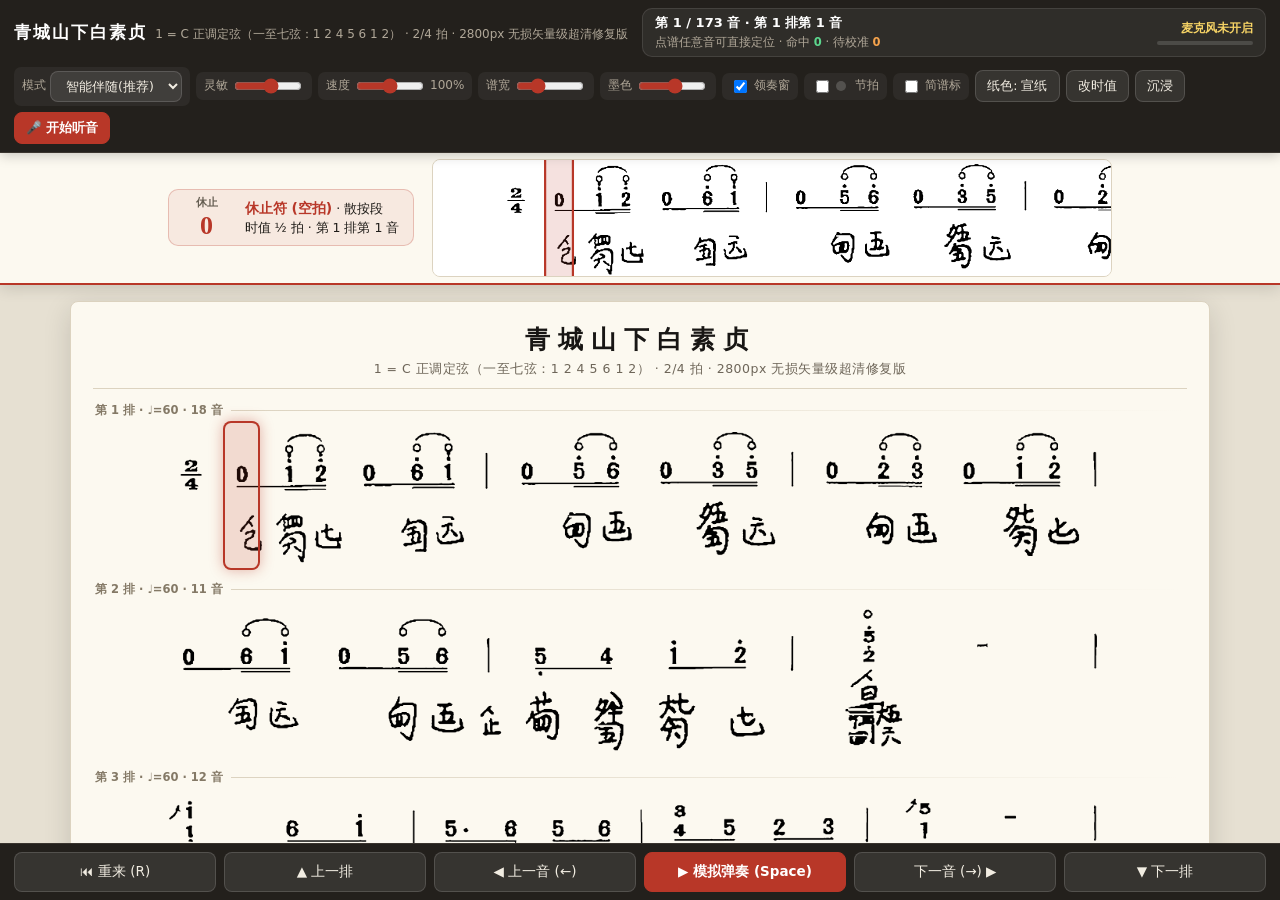
==== commit fb705c8a: "修正：青城排 9 音 1 oct_shift [0,0] → [-1,-1] 依据像素级连通域检测复核排 9 音 1（撮 1/1）： 下排「1」正下方存在 1 个独立实心点（bbox 212-226," ====
--- a/program/模板/agron模板 · 青城山下白素贞.html
+++ b/program/模板/agron模板 · 青城山下白素贞.html
@@ -491,7 +491,7 @@
 <script>
 const IMGS = ["iVBORw0KGgoAAAANSUhEUgAACvAAAAF9BAMAAAAqjaCXAAAAMFBMVEX////u7u7d3d3MzMy7u7uqqqqZmZmIiIh3d3dmZmZVVVVEREQzMzMiIiIREREAAABvgLxBAABwiklEQVR42u1deWAU5fl+vt1cHJpZPLnqEjxRMBhbq1YMFduqFeKBrVUhtpZ6Arb9qT1sYm0rPTTRtlasNWhrtaIGj6oVNWhvBRc8alXCpoqiBfabVIRc+72/[base64]/0sdnJv1xa7uXB+s/SwuIKfThRdUCAOGpDRoi+rbflP7O2ucM6yd1RwkM139WXNuglWzyYeQXEykGZf4/WtqS72mSkjBQ6+XRLk6efHPsqrHkN1Z5OL4E/5gf9Px4v5e4Z/7CxMDIK3ztRESRSCQSichIJEJERK+W8gudS6l43cMXyaHW7FuDNVaCemtLfGP5W5LW4N9eZ95Dk4arvs6mhtLefjdYG458SoDuXeWhwR3yDdSMm5nuX17s2nZpSW67a2b6zxz815G13Z58n7J7taMt/ZZM5TZg/nl7aNslJarv+n80RU/eWKQHNoa2/7jLo7vmW7ViytRktyat7fr395h4Sxaznkv+c99+3jlM4qVaALoGEm/[base64]/0dt3OAzpbroniYvDO/GrwMgGQbolyvi2u99QUAcBYB+vqS05vv43wY0ANsHKbRiSgBAZNP/rfHUeCe8CyASVlcNHlbl37RxGvTqXywutU3vWzlzCkBCUjhpCYxrXKoftHqMqO44I2DYQqBCie8xEwCF1XyWeksN/hCRigu8dGubIqIIEfV6YXjTiIh6j5oSCASSbgcRCAQCpylSsr+0/DsVkkiSfGxKYBBqzldERLs8Jb+I9gjJ96YEtPTK0tQ7FcmBM1B6QTIRIvlaTcoyHPOsIiWJdnlsvJ8iUlKpL9ec9+bsxPGOu0BRhIheZiIrKRx48jkPKRlJCNTqQZUZL6ToZg+I41IS0YpMpBAiUvL9UkqjKutQRETRtOTqD5MiRf/10FXyiZ8pSdSY+YFySVIONJbUtt/nax1SEdFAMH10mVL0+FleGvBhUkaIaCeAlM1eJolIqoGrzmBTQ+mg6j3DkGumItD9H335iVU4tx7i47UA+iuKrhGuO1Jg6wPfzuTq2+/7+MSR4pF5KCmPjnpAf+OmtP966DfO1gC8Ot0rw618X9Or1754WZZHTvnhTC9slVxO/bP1AKIP6v9oG/yPh3wde5+pa6BbvOPmLHvrAIiNobTBRqdcKI4OAoge2MWCZKlYGToMo8KWwRf/Ph1EUt5ddI1QKYpml/+qSPWWzpTvTxFJ12V54FgipaKeEXmbVET9wG4btauIvLmE9v3hFJEUvTAzMV9AUlKPdwZ8gZL0r8x63b6SVEQ+zIRWKhf/TUa0wEB9mn8cL4ko+tTSItsXHaRJtBC9cGWJ3HS/DiuivqzP3EREtPUPQW+oRET0GhyYrVV/6dh7fCFJRI/Y7Tvyyl2y39PSJq/xAiKi6B8amdNKAqNJkqLH589O+68fP+dOktRX1PM0WtEHX7WjoFFEXpJOsmEuKfnfq+qzk/[base64]/M9RQOaFwReet3JMMoetPMeMDyiwZADC+5ikkXTXxZK5cx265fUH0QpCLybnT67hP7nCY56zvHDJ9DzJSLwOhIgjQDl5mKPtuzisHS6t5uon2nN8/CFJb3Q6CTirGiFyhaSU2l7oQeOiJPrwYnF2sBY5QW1sSUHS3OV6isRRc+paD6X6B0U3dij6C7HeybKHZk8j4mK3oOjDNcPirWakx0HK1SpEiDeCpKbnfvhlGoo/pCXPOL82UpVEvLWBOXYiFNGkbSRloVEKCK3ON5gqqSiqbG7Wngdil8Li6ZCVpBjNu0oAQOjX1IOx7hNflT8Id+UQ6RChSqFmD7RJslxbHpL8UXethz6rIhQYv0+hidRqZzWASmiCjnf8ZP7XlgCcx56Nxdx3wMCpFgXRA6mhl0oBeLNIdq1/JnII0Ue7/7rcsgePSzcx8TrcYxRstHho20DPF3Dgmdz0VsrPBCbPC2HZsJicWnYeMc7V6MA30lFJ7JxuTx84Gw+ZR7HaOcFDiZ8wNM1LKaGN3J52ieLLvGeJ0m9uPo6R89+dxMRNZTAKojVLBQyiody55GvYiZP13CgKic7dBmp2mJvESLpMDZ0FFGE6N0SWAV/Zy1vRUbR4PshzwEKHRn0WF1d0NGjHz/p6BuJ/lVbZGsUEUWUXOrIZSWJiP7o+UXY6wr6V12ds4ndq+5z9xaZpX11R59dVzfTWW+gmqO/s/bJIB80BiMBE4hIRV53GLpPRERbi3qKZhCpTc7yUKsUqbXSaaJhMaX4MBER/ddRKlio+NWXbopIUpHtTmw453d2SioNrYPBQOEqXEoVcZhCMUZFIhEiVbzcFQC+DqXOCCxWpOzpf7qiuwPHK5Jr4HmfsopEIo5WYQGpSKS4uegibDSfXePoUVKRSEQ18FljDA2HXHPDVRfZP+Y/Z/7VV199leb5wH0iUo5EqBlmV2VZzHoNpxNtNgy99ix1ouo3QsO9TryTzYld5STsWhKRGri1uMQriaSTTPMyZTQgllwohzE0lIWJyEH2xk3GYfJ4Af6Fkl64f6UkcmA1bKet99+27KGihu9bGTaLndgPmiI7ARxOXqjsY5eF/uYfVoacmE8mKRq4f2WoqOaTMqLoU884arEykUg9df9KWXSfLKPUcbqKRCL2dT+qDBVLfujtt2mSPRpwunKQvVapBmoB+EPynWLW8jDMhWUOMr0qpNppWFN6Pd/huUcD9ndQRtTfQaoR2FcW03xyAslH4Gt3kmTaJuUrAE4ojaC+3RoVjq7G455e++ItxakaLonI/[base64]/jmJaSut+eqBUpRRBah9ka5VKoeZTJ7lz/AL0k+AuxP9Gd4u93HUqPErb3R+mPmWR+tPvQA8TbZF3470fL+nFDUOAx7hEyvWpPcYP/6O82guuJ5q8aqaBAAZjkhXlUPAD6KlgQB+XZT4j3tzINuhfjOPbbmiLuEQECrKLwGeYomdq3BQDP82auEKB1jFwDvt9LxHtaxxO904wdacayDS4w8MWgt5f+ZoW80/r8Wuqe3fRdWOH10PZ4y16J4HKHQ2wUALzrYENVRTysbTLzGa9+sSwmIU+ptHrwE2DL186QXvvjGbJ3OA/ArnQ6yO/WP6wC+i24PexXKj7TYq2tHo93D0hPbMwhjPnV7Mq3FgcYPU+H19HLrXcL2HK17YBFUwn+z3+weuayZeLNi/[base64]/V9rJ/ukoDgOud6Jh5w61d4l4NqGzQbG+K11qpqgHw/Vwv6oid4Bsm8doH9Wl15hnYWsTh+gEA37TnKT/8zQCwX4mZHHYzhGQjgHLbKNk9zJaL0+mVQg/xRDMy6WP0n+xXJw2YoUKe7vTXJo0I0gUO0tHGGPl6o6i4sclzif65bFkHyYedFDLrW7bsN+S4O2mRG+m0SdtxzjPjE+cVMUJulNG9sspB6lolUS8AXwe3ePc08VLQjBXLTrxjzYjSHMqmF5x4zcBFP3k6gPEIoueM4DfVaH/eVL8GNBG9XMwh70FGeQkHnYYrreISW7y975dIegeACNm/0yyiu4wO96uK2K2A7gKwxEHivGgh2QxMUtzivQSIt0w6Jt6Cl8c70jTZ7mFHvGEjgPEIbze59UkamB0InK4c1O3zh0n+NnAoFbln/R4kiZR00uu03ORoYym8i4mkomeMC5zmoGP6JEUDFwbGXUZFDE0eqyh6fWA/SQ5aqVVI6pmyd0iSEfrL8CTCBvGiQ9bbnD2LeHcWXuJdDwCYYSvxyucMsvJ2ys4SItXZ6aw/zjwiikgq8hmqMqoC9zsYhLjTkHgf9fi+9xm1E51MbJkkUp2binr7jVLmRtjg4OF2SdslEXG/yxIg3jbHxLur8EVldpkttrPbRP3GVpuuyNM2XlRShIiI3nOmYkpSstjlJ6aer1T/WY4ic32nkCT5V8+f+SVSEZFyslWaJBFRpJip6KJdKkkOyxy3mK92HdObh00NZiWNdhviHRtLXu0tfFEZ+kFdXd0pRDvs6pDSv0/6eMjz9fCaiEg6U8bLyBuVLn1hchzC3UKloOSOMSbWSSGZ6UbLOWot4nBHmRvhOWcLoCJEdzO7wcvFQhrM6Ibsiu9kU+ia5KQU8/BiuiKKRCJEMvuuEx2GJdLw6noYFes6N5F01pnlSysf6Hxx5X1FJ7JPbXV8mVWsfOr73t/5vp+uXrupM/K+k9vvAalo49q/F/Wgfmft2nVr1250kpN5/MZ1ktQTbGjwMMpMj0kV2VSemksDQQCiLVpf6DH6QxGjLKSdjXGCIkWKzIJ/[base64]/BI5HU4c1Xb54AyvIfv2WhcjLwL9d++j91xBYRJqDfbPngBEalbzy7S4tTVBZ0G3bClofRQRpKXDUXO5StqvNzuhyVERA6yIvxhKmLvE2eoypl4fTfwNe8BjFKykWehuKqvLJIZcXed8NsJwD/tn4uu0LFtxPlAJlxzM5+54mMvoa3nWSgqgprG9XgLiQEBoMvBg10a9oX3iyrrwVw+UaezV8cDGOfxKsoMJt5iovIWb4+Pcq79HGZLgxcQ4aLdTLyMzLgs6Onh9WwAxuTkItjEa+oFbOMpYOJlZMb/vJ3Boz4P3NoFV63LwcH7KK69i7E77hkmXgcMRXt63AWyRVfNue3Q4ui4+zlvQF++1gOBVuKS5SsbnQ74x8uvzPX3R7uK8FKHPXW94/f/1m31pXRWf/YX5iuUQiDvGjhqFiZf9fpNL3PsBLuH+l8xxtnuPDBvgRdqT5xAzmMJm4gGclYjOpzUZxz2UpeO+2QcQWZZ1NLAKMq9A8gSoufAKByqFDlr6dVB5Pn0ohIh3lGK6h3ndEsPVFtrl+S09UiZlCRbc2+6WnAj1gnKcZZjZVjKzcVeg4DTWmoQbU6rjjLxFg/[base64]/KI55zjRzcUy4Eeen3DffYD46C5nD3dpgPb1Io84Fw+k7iqeuvBQzj3/XkjuOO0AOEx0AoIANO9LSbs92r1eOVy0UcSRiyn3Wg3FkHhHqxy08SZXmvuwi1vSsalhoiLKvT9U4SXeMnIs8aKj6BKvX0qHHeKs8isbwBKv1/EHrxNvgx6gcs3JYQJ0zzcLOFAAQLkzbTyoA6LY+QVqlQba29mzW/4D4Gc5f4Wme/jAF1/iLavWnAed6wB0neN4vU5rte0Op+iahuKMkNYDiDrYSVEBaF1en/DtBAADuvND9GCxh/xTHWK7Q5JeAvS15tWaMXzmE4em6OIn2URFDjfASwSgg1V5j6PcaTf0E4oWUdrmrHJliZga/KEIKXJo452gpPJAu/qPL7rG6SB85yyqz73bdeHjeNsdm098YSJVZHvcYkWOY8TKwpL6NI5q8DhOJ2eVEfcJR4oVUTqyiBcTc+jIKdqIBkb+5U+FJ94JjpNCyohI9Re9H7jzrIgTVO5FzXdH4i1qwym/JPWUgxXdN1S8Br7tDom3Mufm7kUhXvGbTZ2ORzm+c/vIz/+sVIUnXty4SToLTBd3RiJFb/D++Rz2gT/cCyZee1yxrQHFzVyzd4GKdiKiaBBFcqqrXkfd6qV9204PJFD4aqY4f7imRtsN0ieLQLxi6tEOZ9Z/[base64]/6h2ve4VUP7BZ+oBZ5ysDfLfhAx12lcb0sup2/TATU5bX1x9X1dYAwn2hrePnL3edsOSfQOypc/S0TkopzeMNw4HQ49V+VXX/3j60fa/O8eEm9779A+XyGJ6F1HxYNjyC2QNJSjxDuGXgVjWNEi/7P7vKxfmlXIy8LFIl5McGZqGJlwQ7y+Qhq6xZeGftlNI/rtkH7BXCJnUaQt0uLdHLM+QpRbkkhLRF0JxrBKvMUh3jIUzcChARhYsVQrUrrrlrYG3ML7zvma3XHI8UP4+OVzTWVcBP9vjX3LmZM+TZ/tUte43xinNXfNAc7bT/97i9tfUXEXAIgHnl5mZ2haE8teETl288nNklS5FPjZKbqYeJzbd/JdUwtB+OAKJ31/an3BiD7wpaFsmm/VAlsvG8q+8y2b4vB1P/l1BCTw38tzqxyA3cqibaXPzCDn9TaHGb66o8ASr2OMpqGk8JbHlXEHCaujiBQR0fPuv7DD+jb3yS9LrF9ha22YEX+53nxWJ7NG5D6u/HRTMHcgxh9uflkzhtY7aWi/AdOdVjevsNSOxhyV7//sZsSrrgMwpnjEWwJCZk2Nw5QDUXNUfolXTG0j+Zr7nIZyFaMm+bZT1V31H6UNxYtARKRchwKWy5j5oN458e7KI/FWWgNyTbyVUhJFIiRfm+Kg8oGSFCHZU+N6A39SSiKSve6NVOLAkCTphHj3DSlSEUkkc1oCP+1OxGvIPzusdh1MvOnx3c7Ozs67nSXjbm/MK/FevomIaPs/3R4hEY5z0yon5ndTtPuH2y8ME9H2MBGRWzm9iYii64jIPivwxMIQb0wEJ7fEOy92/220q+0xVxGpCBHR9sdcfts06+p63n2WedihgO8LxddgKRNv5q6HpNRSAGOJiIoWJgvvN0KmaL2zblMb8km8Fdaedls/QSScixW2adoy/vBdrtsMUf/MfTocfF2WV46eEVjgpClqgnMtn6aGDul0CjNeJpKI7vkeOXindkn09ZrTVM7mkwQuNGleue4Wa1zBThJHKxSRil7VIYnky2DiRaZyWsqw8c7yQAUkOx742hmuP7v3/Pnz558F9yXxiGSf7dn0tUdybDaVK/EusY4Q/TH/xDshbpagSL/mWlzdYHS96HN36lsMnaxMSluSShTn80m88Tl0+U5oIVL9WrkD4hVhUj2ACEnXnUBGxdZRvgKXlUSlU+ItV0RyMyYpctwYejckXnzxDoo2WLJCTjcUilDNMOq2mE/5JiIi1ToEgZeIXnHkMWnOI/H6wpJIrSPnbVjSEu+fli8PkX2n4SVERAPLl9/hPtTQT0TUati0cisflGQN2wAjRvcd227E0T8sX758+fLlt38/[base64]/d964dD+PJDli+3DUb3/3j5g0REb97W6MaFHLP83TyUT9Ofsz54be4ehVyJt8yoKDTavSNUhEwKvZPUXQ6U/B7AdAA0w50tK068rvKG400hm6St4XahXFUA4m0jItpsKA9yqdvj9h/LgPuq7e33DgCc6JZ4R5lxa0uIyKUx0bnEW2nNiT/HPbp7Eu9ERbL/q67DQxcQ3YyhZM/Zruhcy7RJLkSMeWSFNLnp1dpCRE9cLKVdNtQoI+Q1r8RbZYh/oo3IJcWIkDlCv73Ju8mi2yqV63tZGKOGSrx+aRHvQvvFP5HW5J94yyxX6xFERG/DncBrzEaHtItJ67BUk8luiXceEdGrwEJydXoAwNfhlHhnWD56ES4N4i1qs8uyx7pR/[base64]/LADt0zbsd6QGYJMOoPpczVVlsV8eT6423g2A6O/G4xsAVB+W5btV/nl3f+t+6tWtRFo3NOZ0nYI6DOtT/282dbkrz3alPlQOIR3QAlanefv99OLqp19c/STynGevPwggut4llZEAEABwKwCobAKPiE1awC1tagD1rwHWDaHOR09rLqnXOgCRKxuUSj/4YUSF7D+qBgAWboC7VEIX1k2rNpnx0VYH2tJfa44lIhcJsx1GEEDI3pORIULpIwD7hG0yPH3n5d3Ga/g4Nph+9Y/cmhpecV6r+TkrIe/AkBtnnuH/t0wN77gMAIiGe42R27qyYnuxNY+mhnhL0zaXkQajlOEx80uy+w1lZIWfLHHryWsx00l8IRcTk2QdcWBqmEdkFJWvytHGK0JyNzM17HXybdrrL20CUNEadvH5KTlLUgk47URD77UxNQQB0Hmb/r5CB6grx++YVg9AdWGJBvhzLZMV+7atS23EG/X7Vfm+tCVg6Pw+DUDE7a+ZdtHJ8+fMmWn7WDC2wrRp47ldbr4qcUZof1ejvaL6m6dX3DNnzpdqIaI2z44zDRPy0rOD8DCS9tHttiJrCEBZc9xC4dJesBDAxS4/[base64]/1EZxJv+er777/SDL/OSUIvlsRbNCwmko8CAPxh2Zj758vDpPq0abmnxxtpLko6KdK0xExFmusiIsYviUj1WMeywS3xVijbYNa2QhDvZkuFf9k18UoVkbYWB1/YCDYVF5D7Ms2TzCk3iPdDt+qglETSnuT2JyKSrx1LpHIshlZY4k2cYge5zce9EUSZJEUPDwPxNroc66zces1WqRxtS77w7mVqmHazTntcgH2uWbbs10E3lvdvByH69H+tAlB1Xa4fjv7HcB6Im/NngFc6APEmgBVwYajQLM1woBuozq47XVGABdN/NnS9rFoENNDh2blGaADK//Stp+/WL7uh3uU3bSdgYFVSPICrl9YADfr9No99DQDted7fV0AQSgEaIOwFiX/s/NOy+zWIgSVD+7ZxheQzAejPgE0N2e7cPkOuc3Ud+qVxs01UrkTegy428t4/cmZqcCPxGsp1LQzXS66F/HzSUpnK71u06CuwD1XPs8Srai2X3xAk3jeWddiK7/6ECjmui+mOVcY4y8idSpQgfDvYnqcrUvSokZY3UAISb4XD/WKczg9cJpa2WTM/o4AS72Qi1R/MrQPFht1I4j31AECUnXFYw1DjOT7oNqNkcsNbt53mtNfnUKK1qHe9yxc8TANE+XWA/1f33X77b5yFZ3octMdnr/ksoDkqMSx1AKhsdvdV1wvgpoK92OP/gdhyOrBlBeBv9f5CfA7Qd7U60vR04AaXKTOxK2VT4d5M3AJ0/z4n7XKNht2HeMt+KwCIB/9m6j1BuFLkAQx0AUK5GMKWLoehiAMwYh/dELDY5jq1BADw3dWrX/zyeg0jABrQ/a8u9LUmxKNkQ6AagOmkzhnjlwLuEtYyGRyyInr+pjePA4AmAJd6frnK7wKqL3XwYFCD5noe4/[base64]/fCoESDyCoHA410AeludJCrSnqc+8/jDOoCfu/m297uHxRRDpqx7/IV2T27SSygV6rpu0i53tGc1APjhTFffotYXfiLGn6jRmKZcT2Zg9+ky3PvsnjqAcYbBQBwwNLcpubo9/mtvGqbv3hV+HMAiXQP6hrSPuutX5DS4hLFNe/rVWSVPvAOXnbHtEgBA21L8yNa+KF7rAi7fDNA0NznDA61LEy+r7W431k8vBA4Mwnd7aH3uqS9eRVUDsGWNozW7EHvNxLTVZ69x8z1dBZcXxD3dmrgXDCep4C6T6UXIjNdrJ6JordtK1zsdBHWZLVea3Y4Qkx1VM0eabrDKqG+2y7G/G16NakCC3zl7CKlfWisq2t0EQAMAppsV242ohreHMt79yHmp/rG5ppYXI6qhyUH3zvhqtLte8Vgc76hCRTVMUEbgfE7Yg/6H3SeqITl6biiypA7A97shVGqyt/GJoAYMNA/tjafldjk8maDsFaD8WGFvXXtvy671AOgKwI3jFUAnQcSPuqtKXp+7yihf/8EKHdUHZ310n0WLFtWWyuyPb4bY5ViEjX4JoANL483893RD3AeuTlYQdOkATavNp9XVFwRoqH3h/pcbcfevB4CtP34IgCjDyALZKkOdQzIRGCXbLhqSgb3iiR/f0WDFG4msx8T31PLly58oZtmFXD73e4Auc/Dgx80rcFWx7JE54/h6DX1LwcRbEDykAcJNxIHzJKPDcno6k9HiqBwvFAB0zjVnLwDgbwZ2G+L1UUwHoiF9w/jgUEjKTxC/iGk9WX+DrxagvQs8hW4PbvmJwGsrHFw8999t/NAKUX5zKewqcbMOXK0z8RYGr+suHRqO80h9vwWgbx/qQHOvwEZ9a0D3dAH4tlbiq+T/yf333+fMaKC6hykCyVc/lEDSAWFEhToZcReAARQqHNpgmajLX7CfgH6jg+d+HDz/T/WAkf4wtNjkAlnKJtRq6G0FE29OqHO7tAMrdHfndC+n+6H8SADVi4f4gnp7bs8HTVuoagVQ3ljixDvt/+bP/4IzuWlg7uDSnO4Q++RGl6U2uq+EU4eFUIXRE86w/vAll+f9btvKH8ZN2aiLz9xife2OISnwBxYkyE78TgddXDInouDmm7JfjRl84Zb9aGZk4zXuWgCtcrkpanKqu1Gxaqjpsityz/shAHiodQSUyQ+QsE8AM/G3rmCCkKQPg7Df4la81JxbpfOPfl0DrOi6Xe72o//2elNCt71MgtADw+L+9t0FkNumdM5xXD2wawWYeDPNz0U4N+3RnDp9oqtf6LYu98xclILqM4f42qInt73ri7mYIoBh8S0uRHD9ECimE4DW4ezZ6JoGLRif+RVDkHiFjwQoumJIiWtBXaOsir1a0WxGnozLZ7kr1dwKlD0yCwgCL7r7Hd/9skPVn3RA22H9qXrNECzRE2oB8V6+RYdpj7lUbXYXU8OFMhP2K6wh0/[base64]/2hB++fI3VINJF0Is56YfXAtXZUyv7W5dq/rtnoWqpW5p3hD5dg9jxeMuxrn/DMmMvLvvwQYgDumxLAwXMvSf+6VayEb84AhqA6Ko8b9GKIwFg1P91AcC2DjAGnYaNT61cm4IX71+9evXTt7jLCzvRRbVbABijnOX/[base64]/CXb0wc7L3k7YNl9olES1FmRzCiZ1ARCQVEUmXCcMTFFF/EIcrss9DnU5E8s+H5t6MOjfi7SAiipB020auUpm8S/T7dptV8IeN3evrcHt1TSIikq/6w2Rt5fwTr1lE/2Em3nwhRrw+ad+4z32tBmCxXceE7ATyilV8wAXxGmLNWHspM98dKFChiIjekkQk3UVKirAxxOPC9t2+2iQRDSx/lshF6r31ffE+Fm7LNLYT0VsrpZMG8ZMUEalwro0WcyXelvhLuZJByxPFQtvuK5LoXeB014tgtBJRLxGR2oVCSrw5NV1j4nVHvKOUg27BmZrr2BNvuXRf32OJJNVrncra3E0NRuObWfZS5uh8E29ZQjueRvfrtcv4RXaTPlHFvk66rsjTYf4O+arb37C/JT8p23cul9KSrx/JI/EebkqsFHFHhWXxVYxIZSOtzCJSqr5MSqId7iawLb6Mz+ebeCcn8q7ayUVy8o7PCEB8ADf1Qp3wxbnV7oMYdSPJ/6RuV9FbACqCgP8ugM5DcXv/0JArGpGuA1XfOLca9iUY3ntYi5XlnevepKUDAFW79qe/36qBpA6InXY6T/9SDdAEgDEL8rgM/7L64QaeHOqvCmh2SfA6ILpv/Xa1Bjzt7jvWx4PYF+SbBgLuslIZriXeFulWCnNQXK/iGXsDazbJjWjA+B7Vr7kRF54DTnCgvpbJXE0AOUq8ImQJL0oF3U3GkrhAYmu6Gb/OkpRecb1BzjcbVb7nfo/tv46IqLNzo72xonxdZ2fn9s7OjTlWNchN4sXxm4xFeDOIITnXiOz9lpWbzOc6XX6boeoREZF7gRfznNnpJipTkCcikpvZ1GB7pANDJN52l5YGgxBtjEEnEhn0526MHUQqKMKutt4EIqJ+zR+WDnrtLsi14G+OxIvTrTMk33U5GeUdipSMEMle+zto3PGKXF1XCZM/9SZFiv4dHMLmHHdsZNsvamqc9IgbV1NTU+Ps0SEQL2oWK1IDn3b5UqNUkkJu89XjFiuKSPmXGrdT6DPNPU5WHNns2rLB2XcpUzaI1jPxZsfRX3x67ZPBIRPvLtfEu97ewUA0cPacOXNOPgMuan4T/fFLLhmknYjk365QTt6vgojUlXkkXr8kZTiNXXcUKwvnYCQ2G6s/N5TN5Q8R9Q4xhubAYH4PQK7Ei/KhyI+jKBfiNXxxagiFhiea39Q8hBlqcegfnUhEtP3FdZ2dMkcZpDjEW9RSmxOeCgB4dPpQMqpqh1SgRHcS++a/XwfE2IO6cv3tWwGceioAsSV3y2hrA6AdeyyAblvnhgLQ/YOW/K1U9JRvnlQNoW38k+tI+IHPXQ/fnjr+u8LBw+qU7wNQ1wxpzJ/7Od07xKQcz+Wg9n/pDPez0vubj8XnY1yPnZOj/9QLxZT317sf7HvfqQWArUMh3h9/KiwmrnL2Xdvu2OTTsPc3bgDDRuZUbuVVESKigaARwvqRa4l3gyPDpHQZllRpBk0q5UJOnKwiREqSInvNaWKu9tBcJV4Ah4Zp2y813rTFlXiBEijQCO/F/bOpIdWM6TZYpV0S0RvXdOQatpdMvDsce4TIeZ+qwXGT7w5JL7RXLZsiRP3B/BIvDvnVTGbK0iZeBhOvmZTpuhXh9LijQK5CnqIahki8okMREck+N6dLfOEOkkTyg/+zv/MXkNp+HfJMvAwmXibeEQDLx/qyy7wYaXbhVQNB5J14lSu30ngjbqfe3QSJ8536ovzLTsrNn87Ey8TL2D2JV1h1TFwmJy2IkeIj7gPSeuw6YceMvOoNN/R+YyQS2X632ynyPRiJvJ6f3cbEy8TL2C2Jd4waGvH6w2aUYI8783uFsg/zsgIRif5xkiux2ldXV3eU+zny1dVpTLxMvIwRR7xFCycTv+geGqdEFxpRntrN7kKGygQghE01aGOI2p9W/sbdINW6Ib3jED9e8hinuS0rPieiA0IjHRBaoJD7eva38/SbfTe8ENYRACSAgEyfMZut/0WmzyTtuBDEUSoETNVUyOyu7XMbrhm0Fk9MseuUlG7cIuCSIfb6YA24EHoGHL5QgIbEvX97QAOAgWZ3H+9/QMO47PG1dPldYQB443IwioCqF7Vtx7i6VqtWSwD6FOO/hR11X3N+fu/4qxAR5NNktlIFkcyiBInk/nVpCXD7bTdd+nW18plDvqKp+y6H+Om+C3wrK053t3yrV256QAfgu/3TCd+Vdj3SvZT7hds12vN7WxTri9vrNfz8ttcAvDIDxevBaHOsA3JkUtoe3Tv29MhQDrrKilJ781IdGDcFwEEX9V/SBXHTUuAxV4d+1hqRXZrK44l6+8gcTA3B2eudv5NeANGdumJ0Rz9qP+4W9bVRt6ipbvQOcWcj8I9LQ/BfdrO7sbg+fHuU5/Ds/z7cczci3vHvAb1Vvu1aUYl3ZMH/jdv1/BDvQbOBgKbHGSyQqj+6Rvf8YOznN1dp+skmDW9tqy7/sq4RznQTLDhjvTAObmB4+hTngrsa80O8EzdDBkg3Jl8GkhV1U3yVaQ0IRhej2EMWrcX/KBPlYBKkB2TA+AYpNOi42Y0Qf/ojUmiI3qF/YnbSaGU6WTtlkUgf0sL1jPI88RbJ1CB+D9DFhT8UI4xpL/pnwrEVdzSedmJevqfihTwuE8X2AB18lXU2A7TPVYCuobva1Ve/0V0tTAWctBfNupzdJ21bn//9Fs2TpQFbflr36VhRqWTejZWaCmSRrlLrUQXS/gjq1kQAAQQ2llUH9ABJUS1cpQ1/XQ8A5P8akCypBxzkp4mArqF6tUuxkB4H23jTY9qJwK4VTJ1Dge+cRbM/+KSlBB505t6N8rja9fn4pv00QypKKyIN+Q7W4l0j4mdTSOOI7jH/GTe/tPeT/9CAN649+AcQWz5jCepHb+sq4fVWV/nO/Z26+H/zT9JA4XEJVCXebz7H0Bv++edb03wyMg4ABr5zSn2cXEHr/hPLRNx2hzFF/jOerviFRmGgBq+fOuZVXYMIAO+7ylDSNACC9FQB94lHvjr4+ktRnwZu/gbww2tH8OktjqnBty6oYUMtfNs14J2PjdC53e96c4PpNVMim9LNNI0b51oEo//NhAxs/4+pY07VAODdSfkwNUz+j4gphKQXLkZAAo8udPnZ4x+lJy/TccoPD/jKKu9ukVxMDQBwZ9kCiAO/Qk+t33vRWbGto+asj5karohlMG5/xrxwtv3msMeA6FdXVb2nrt71C2DbNc9fpL3wbNy1nWgFP/+Ka9YDB8/9qS6erQeFaqr/ea6r+2pxsyXfJl3T/Yek3UGfmG0OZd3eQfHpX971m4b3pxVkCXYrG2/lLgG8fCQqe3I0yJQU2hvy+/upW0swnkkEQNHyfBBv+QtHdlf/qf2YMzXja6uFBG38zXAwMIWRFD4W0eM9OMIS9Izr33z0ns8CwF4zvNzrO1fi9UeRpmTltkSD00nWTxsT6PJoDRu7gAPHrseBwaR/yYa9ZyPy7Jw9H3QpXX0aAAKiWk8iXidfrunwfXqtzsQ73KjoBdB/LH3+OgD0zTUvFUver9YTjU5CExkFUN+sG3O14sTqs8tMngLqHmab40BeiBd7vxj8+WKIg+6bUt25fo6GXYfrBY4VKDymulwaymUzh2qndIGR6czNBL3km0kv+WbmbQWwx/+KonIXkXgtbysIv1tQlGGIXx95axsO+13siAUyEy/oqBztp5U9Cd7nRN5N1NaH4F2UkEAgEFMWIzrw/ufzE0522J3HAoB/NjZ2ffIH1T9cNcSmWA7dbkU89OVuG96or6xw/nBYO2MNE2xGY8XNUA/sM1s9sM/snPZNTnQy+e0de+w2xDvqIwGQLgxnpq6pkwq3/cQUCiMgIYLhiZsR/czbK2sdnXVx11I3Ei8J6D3HQ3y3MSG4x7px6Kp2B06nLLREImbcg8zB6ZVzHK+m5xD9PBIw9n96/uN4/dtwXWsBX2rv2qxGHwpD1AS07SEA2Gumera4SyA2VUNokELLzZkr9syFTuau6hm920Q1kEgMb9Hg+/2EXH/FuTNctrs9+Ex6asOct8L7Njx9jF7tf7q7Oi5DBrK1gMtVJxxY0Qg8dXAQ2pWbgMtixCs+uMWs9Cj+emOp8JA+xLh231fdifbiqB+tL9IWdWvCfs7lfZZ/+FdnqwwhA9t/jX3PENr2lV2Ab1GQlncZ1ritdxZp0wUtXSm3tdDvmZjDDhO7UVSD+PYMHZi650f1ALB63LgJVe6MFcPA/0lqYkdGehBjc05e3fd6bPtpxfXY9h0A4mJr06sfdx3zZQDA9p/ou0vm2oK73H7ykXlFmaGyN5WrxRHBs3IQt1quOLCrcO9U2ePuc9FCDjIBp68IGzqqzOmuHzclF3/9qJ1F2WHFbQZStQtAbxX2np6r63nMh/rwhJAm+reevL3dxg83UlBoV65/G7ldo5dPLM4U7RV1R7y1oVzo/fT2Ar6S7+pgFinkw4s0XcNbDwX2PlNC7PmA7psTNFPcCmoPSRjvDEPbOXAgJ+L3ze/NxQdx8ov6bke87uN4R380nOOg8DgN9MRpXuLGw24J5O5u++Uqb0q8bmUtABeuAAMFiuPQ9O1d8H3n+6AffA846Oraf7ZVH/ZzXoORRrz+bRrgyqnou8pttI8et65tAuD7WBdAzxwYRPQhLy1M2VtBF5/aOQYOUyJ2ji3oDbtykstw2m0/40NacFL4WvDNBLPuF2Z8h+dkJBGvCI7/K4D+Y/QwL0QqFre6UYBGVzmtdNVb2LQV3546rymD4QVcGzH7mW1fWuivDgQ8Xp1HhMgNNjv89TPoI95/DMbuKPH6tmskjNiCzZO9NCUaAAwqohAprFj+3c//LHcZ8cB/r3H2YMXfHmvmzc9g7J7Ea/1Y6KS9j0/RshT9qk0XaQY1Zz1vFwaDgVJu/QOo1sWdXQAwteamwn6z//6gi0/VMvEyGIySd675p5tUVlfgno7ioRNtqgrQi/9J/evoJeweYjAYIyCcDEVsPJQR/[base64]/0znJiIi2szTwmAwGHmDnxTVmz9PIgNqQOOJYQwrfDwFDEbCgSBBXQBw0PwvPKobfyc+XMoTU1wceM5VfPkxGCMW5UQqCKBCUhyylSemuHpIiOgRngYGY6SigojqAcwlUgb3SqJokCemuMQrSe7gaWAwRjLxtgLlMkHiVa/xvBQXIkT0HNjGy2BgpJoagLOAY7WYSfHecz5zGs9LcUHrgTBPA4MxUtFGRNEvHxSWRI99TxGpHp4TbyzLCp4FBmOEYoJhW5BE1IOykGF3YDDxMhiMPB7wmGk3Wg9MINrCc8LEmweU8ZoyGBZObYz9uGsN8N6a2uU8KUXA/Mg6Hf7ZALatH5lvyMTLYFiY8Mf4z2sBYE1tF89K4VF1P/31BLGyHkD0IB2cucZgjGTcQwAgAQBdAKCjgWcFRcjbFsfVTzsjEAgE9m4EEy+DMZJRVi8AIAAAukG82imcqVoU/O+BxwAAej0TL4OBkV+4RD0NAGPNaIYKLtNQeEwV0PYKAgC0ABMvg4ER345FzT9nLoDHTdOiPpvnpeCkdBcAMv8QYucagzHiQX0P4SkSaDH/rLGpoeA4vjbelCweRRYE4L8tiD9yZDWDMZJQSUT0DlBmVigDFhK9zPNSaLQn1MkYgBXHuxnAAiL6iCVeBmOkQV9nCFqmvAtM4TkpNLoSNZDYTxO+suFz1+salTPxMhgjDXs2J7beDupaJc9JwS8/DdgewoHBpL8Vv+7WoEGU1a/hKWIwRpap4XkAVcqswFsWJqLv88QUGE1EPUGzFn1/vHaRJMME8S5LvAxGHvfml43/D9xZwC9dDOAcYQi9vp8EAXz34Jd00K95PQqGoF79xS6gb0WjZmkfGgANGgDQvjxDDEbe4Ouw6pAXKntsjKIBDSiTRLIRwOlWBwoiepgXpGALL2knAGAeWV5OEU7ow/QuTxGDkbfjd23sqL1XoK9sMTTb0YqIXgUOCcs48/YHS31CRam8wUSiVQCAuURmqzWzWqdRNq6WTQ0Mhu15v6Qe/708p4+UP6F0HDhTt0Joxzc3F2KkVUtBUQDjBIDDX3j7JC2u5mLH3bNKfCFO+81+pbFhfgd9VfyPn39Khzja+BcJAK+t50PFYNjSGRGp+pw+MpeSId8pyEinK6K7AEyiNFA7S3wd/OESqeleqaz9krIP5N/mzJkzpw4cTsZg2OJgEuj+xRFATfzvItlL/aX+q1aYBrMBQQMLkRhNliiHUYmvw3kH4NLWrlwkz+QI5kihyjPuKwbvAACgsafqnDJc2vD98hJmxAJhpgC06sYVp90S/7uBY7IeoU3xH1UIQODnBRnpFIi+WHWyhCGsPwoAIiV+0O8CyutX5HBGVibbUj84rkCWhluA/nTWhO7ndT5NJY6JdBdPQoGwhIhI7vqETNQas0//aBVT8C8MBAKBwiSPiQ6idwAjZtRIV32AiNQZgQvMVOJSxmhF9H4udSdOT7G1GJHNBRgoETUjjamhn6tmlLzAG4r08iwUknhjLmnz5/7/y+aarog9t6tw4zz5u0TyZQDj49eD6JC0EygbAcQ7iYgac3j+OJLJNu4c7fSur792qfrT2vrfBlcnK3FMOFIw8RYK9boGgJIsp6LsJ//[base64]/Nlvu87K8/Zqo4/l3/tdk/OrCisXBWvWknIgD9AQCHksDrOp4U762Iedc1QJS2c21UI0DAvtcbf/x3i83zSlgBzLFc3WlLWwsSWgKI+6qMn0E96wHgvxe8LLgQumf31g9w9oNdDh68FXjD+MSv4n85cR6zZB5Qpf3eUHC1xIvNd00t/N95xkZ3Xa8VuvsEAN/[base64]/nHPy2YMm1heWRLTDQ8SL9njgamOidrTB0NMdEG9ZmPrOnjNnzpxPe26fWBU2ZVzyjah7HFxHFvHCX6CXKjNXQb7fTiSfQxrizVqt4eiT65kMC61MOQp4EQm1/mLYulJ6RuQVuUgW39veaWCjJKuanocwRhFF0iU9NRER7fIS8e73bOwKiw+3wyJe6UDemqWIVCQSiWz3muAbK2ernrr//vtXSscqnl8WPI7rk/eH4rLQ0jTEWx7JknwzKkK7mAwLq0wpZyVTx5u8K4koQsZ/BmrxKWeHqwCoej0HydsfC4g7noh6vCazzyOS1P8DpG/o2+Ml4oWvzbiN1YCWKPCZEu97jpwHphbVP9tbyzDKEnSNaLJDiZQkkjsdGfAKruNXEpEkJRN1jzjxiiuoIZtvLpb3xiiQMhXXS7IKNqE0Af07AL9DOx4K4F542LXVwWslKNokEV2Ydr2kE+ItaJpohamI9yR5ekziVfctuy1oO15LUhu4zmv+DyIies388wWm/Gu/[base64]/Xb169VPOxvW9CPXXe2tZmiRRhnJEM+yJdwkRRVevLmR79VCShG4EvXXG2NSOga6NRCKRSCTFXgEPGK+IKPLXVKXckchbrADaucltTltMQ8kRlHFHxVZsYEQ0ZUOpVBv9s5PnRIiiXw1TT915hubYRLQKe9D/PES8Y1TCoZ1IlH2nJSWxfaHec91mSDVm1mF7bOrjykLXYfVLUtH6ZPkpQYpttlOR6+rq6urqPq+I5N3wlqV9S5022HrrILChWAG0/o6kMKVKIkVLIULSaEiKLAlFsjRaHI0EiDaHx/[base64]/OjYr8V6+KRInvMj2v6JQ6SiWdlu2LpIc6r1t9ZNO6f/Y1auv9JilYVe6Q+NE5A1lWcJ8d6JIFG0/Fs953mnTv8IjvhrsDh0lJDmKaRij6FVgntwMVHqZeAeClSnCVin2PfHLbO6bMdmIN96DwrTJF8TJVqGIXkHcxijj+V6qL1iqp8MfSs9Fop2I5Cp7aXkX4JuCImh+fSm1NAzeVY12EcvmA+IoMPKKScpZ2pq/g1Q9cKKK1qNS7TKIdw3GeMq5NouI6N/tKQnNsgRF3rKs5umsxNuS+vo7CxW5X2/F9KZUN3iuZE/HLJVhGSY5kHgXEBHde/GDG3/11cLePL6O5HJoY2I7Yqfd3Wmc432+dsf2u5kbkd/IV2dC0QmG9jKK5DuoVD0G8W7AWNrhNeK15L3obXcUuNfgcPKYItrgingr4pL+A2Y6WW1hEpyjWmoyBCn657IbrtJKOKczA72Osq9BUZ5w/WwpeI+4h5OCfUzdJ/s5Fx0m8fpC3qwaNaLQQko6KE3mC5lpLW2RnSJGvL01LTQQ9A7xzjU1bElE9ApEh5HYLP9ccssyN6uDORvxVikiFSEi1SCMYkYFId6WuFmxKaGix3so8ZzODG/goOraYmW2/lHSSdAvhjXZPNm8ZjVN3WzXQNw4x6MVRbK64bgDxdARhNCgaQ029qrjaoEoANzU+BHFpau1Afgfne6ZlxEAIDRoEqArQJf/OQAA2nG16zN/6NwzADH6NG9trbtAe8aJd7+fmz/QDevtPhoVgAgA1LsKP7owCIC68j/g85ci1mfxWUNG1CQQPTW3175VAwDxsS90eeV06E9lnOWs+OQ3z4q1/tGgLy1kDaagrvUmdcn41RINAOjy7J973/z/yQIBDHA/rzwnpvbfqGxr3PjCkrZeaIhiS+OmBkOlD/qkRyTeNkO1pl/OmTNnJgAc/[base64]/PbCEO9ClVgGwB8iiuYUFCZqampqag62vHLyYc8YfGLsKmosaNZVs9QmHLBIdfbHk8MaAOlui0aI7zkoO8oYKlWpfg1zszlyLCfDDlMmWQNUqJ6YeGmhIfsGvrlAneOI1NoXalOzeDKGhe+/[base64]/JjUhibPeSa0xFKf5iYM7x0zO2KpfcOggdmBwLTC2hrGKid1JDIQr1wh2jOXxWMMX0FIZR7Tu+0qQq4yPdYrgHKi1+fflMS7vTYlW+Rdhcj2SrtjZlH62rR7zz/nTiU9SbxV1nn3nXxtSlTu27bECyQQ7/SkkmF5NPGa1gFx8tlBdyXAkrDCOyUhoz+cP3/+/EsSYpONkhQd2Ym3Jb5cIiQL1GbYCOKVRK3wnTzfXAnfybU5HKC+7ypOYEMBev68CgB7kLJJ75q2zVi9eXLDoAIoZNtFdZZN6PbwlVm7N5gu5DLtto9XE9ga9lgh0iYr13RxwhS/95kHieijnIm3ACFdk2LxS6dLN183K+kS/9PtTwY903wpLd61J979lt8eshpKtZBbGRRuSgAQ9QKnE6n3zMp77+ciuRARyS3MjfllKmm0/BmlbPVRs03OidSnYYFVlTf2f7nUxmRZiBv/iPRdJMrSmzl9YSJJEUmkGqZ5q9elCJnezs/JhP52DfCFshGvT8sg8dbne7wHdVgzXyad1oMbVAKTpJnX+q6X7j8rHlnFMkIkGZ1hO2ztoOMt0b2pgMQrOiSpRtMQuBRGYMvNzolXWe/HQB5DGkynmi/sNF56kqJ//npQv2tlExQwwySMvKIsLrf6l912YXJfn8YMXdINM4MIUa3H4vZXAf6fJU50VAPmZSHesmf/nIZ4ZxWgum1VmEhpVgxJQucLx5be0xP3kmeuwPGUCfKdDMQrLl5WP7gQ+pICEu8EI4RirlE1+w/Lfy2JKPqH5cuXL/+hY4l3M3NjvpvLrIBZ4/yVHIq3JOzA9796rSKSr9o66fO/ltNVzFI7NzF1R4TTBvJWKCJFT3QQ9QHT/uaplWmRtAFYQImq7oAGTM5CvHOTClJZxNtUgCuvhaRp4xchGTcq+b6zdu3Pnf0G31Xz559zE9H78+fPP9MzekdHGsp9f/61yijVnpZ4RydNd3sRiLddkuo12vIRJcrqDroKWsSrGpgc84kTVCwKbLSzLsMp3l0iaoRfkm15s4IQb5NUfQAgAvtImZAmLMJpbdBVRuOsSUaMpbfyI08k6p95aHKtGZN4d2Yg3jIZSUO85dL0waMmkC9+2j/[base64]/XnG/9vMsM/s4o8SbtpsLbeKuIqPcoI9c5PRrsiFduvZ65Md8Cr2x0S7zUmuPp3AzsVTcTeS3+vAOY+qVYHECzDfHGtmqfJ+P8YnXFxsSb50w2g8PSEO/kZGbtMF65w7pbm2wDBt1b1hPC9dqJSP2oI5LkB+g5yck3ixZvpamOjVXXNOskxhJpZ2Um3smJu8kvC0y8vo+3m8lCizO6Bd+1qdVA0VR7j/haEFydbPhwaDUwZkXOH/[base64]/NaesMfJtV71GJSRmTxLSn3eIlJvJgbD2idHFcSJ5tvll7i/Sj54y8b5brNN1+cp0YQo1RCurBR6S0Sb/xj1APOFCQuUl5gl9esPbtSQnqNvxiVWeJN8hiIcGEl3gojFrrWUpgkUY+WeN6VJKL+M7OGou0a3OUoMqAxXQ5r64nEUPepDhdXurDEfYqI6CkpSeXPbr+YiGibGQiQ5KaxJd5+4Lg/wnMdKKyklLZ4NYzJ5pvZEm+HJHrb+Gj0B4HP1gJVKj++q/LEOKWWTArua2k/e+1jSDJS7wJQfvXVtV4h3oQSHzNcEC864sSb/wQi/8XtiohUVEuw8Danlj8lktHfDuLW+lg9qZSqJr6vXf0zInqU6XI4gwBUwsbxrat1anzMOdjEF44n/3yYv9teqaueJZL/vro9R+IdgAh5LVenzPCmJdS6jGYPJ0siXhEiog8tJ9d2eg4oy1cK22cWLbootetQ9IZFBr5tyb4Naa1WiSMaS7TL6CK5E17RORrTEu+YXIm3KUO1kOHvvkJEfzF1JKV+FVsYAMAnFl0cSl97etR7cXP90nS/NFrLfInhy3BJtLMfT3+Bw9D+3OIThIZPKSIio+P3R/[base64]/NSiDfPdOaLRe0nlNWfeiplqqI0OimVeyzRTuAC4xd4QMIS4YSywDMSwsnKjVvQOfH6woXIwl0irfZLokOS/OvMTO0sBzmTZ5CKBmHU4U0iXr+02pbKVUyZGDafiBHTUFNTc0xIEpH6yFkBwLcHtWypqQmmEX+2WHJDAcxEo5MuZaNF2Vur77/Qlnj9IaKH4ZekrLTnLzZ4kXgNq7XJruUyM/GKy9XjdalOrncKQryjYzm2fXUJW6It1c2TsJcSOimPJXoHKJMyVvEWRfeuxUKfmxIk3ulZajUMMjWsAqZ+nogo72kJS2K29AlEqk8DfIPPpgjJwcQ7mYj+WneaolTiPUEREf32AkVm/xnG0O/[base64]/TSbavDMDXYV+NheGYeQNTzBBbM77PTZxnPG6lNc2+fReAn+R756vBXrWPB4fZt5ZQYcVQtJU0q1WKUArx+m/XEsOSTfXRFHlHK3f9qvJNvO8YorzqMdvK7MpAvC0yViuZrGjOXSg08SZtpzZK79UvSyLeNuNy8YWkTIgHFMU78BUJ26YtXrPSHza0K3vi3Z+I+j9rrUXetfVAgtltlzm9g871wjSmhjHJVa8SHdaGcF+ZpJowhgNXqHjhOKfE6/uqBgCfWLTooVg+e99VtYOIVzUCfqIGX1imuuRE6LVhP/PWMTg43gzdoJo2mUy8cxPaTSw0I9xaiOS/641t26t5o89iEvF+aPbS6DHDZXekJ16/TCPwLkVBnGszkguy7Exs5JCuN5SQCdxVZV3OJyQ54679d/HWoE3GwjNiW+qDRTeaAw1lI97PLFpkBW+pBP4TF199Zd6HPcukScvyE9kBfGLRoq9kJN6x6QtrmCENHxo3/XPMlRjmmBmiN5ctu4NsOw3HTT/0PIAJKUd8y2BN7R0AN/7NOEubU1zGw9trx3/7sv8zf2G56eLZ2mHVojgiWeIV4QRPT4t5uCqlmYBV5o2GU/6YT31e3FTTRkTPm+FJzemJd2KsVYJ6yUgbu2/ZN5N/Yd6wMHlH9CcV4EzDUr5E4l1oNUrwXfwQEck1llDcWMTcTuvySC329XbK4FOJN8HeoxI1gAmUf0OWCJm6jdW4SPWiShKpmzMRr3lhvvHj5Law01XMOL/EmR2SgRwiLxX1aYZh6B2nzutIv4ZjQjEThdm0ZWla4vVphj1jEPHmSfzyt5EkIqUaKiw5W4Rk4r7xJbQFK5eWEWQBkaJGw5ntDeI1p2xeLKBnPJEhjTelSXOeHDf/mn3B/GFKSDryS6J38t9WPKWAcEJexctpb/2lCTdgb4IBy/QJlKsidnqfG3MJj0rgUWmIKJWUmXh9HRQ34CW2rJ+u1EAhqqr1mmHS5pjvbSci6q9NT7xGwXfVF8TExJRhv+Fx708oMuoV+EaApVdA0BM6QGugh5195rQDAmUvrHzySEBUSyml1DVAAD8e9GQEgNIBNdhApNH6vCzJT1Y3QgMgdq3qWwpMaASQ4thRXRhvyYs/0aBHAAArCUKvB2gFtC5vLM6ExLtJPHD/3wD8Wzf++H6G0gcRaSJyWfT8f1wut16Q+AvzajA9LuW3D5hDRVQHgHHIWmRK02BZFfqbAVEZBADVXdwS9b7HAMD3eMIca4AeBj6b5VPnnRgrOZPwgquATpH/wjllAvqTAND3nDkAYQTq7Hgs/QeOrwcA8UQX3gdQ9cL9BlbXagDE35NLNDGGqz2s/NdJZssQh00oTNOPkqQGLpozZ86cOSe3G0pJfarE+1xyWcjEDZ2nfuonWL0JVYPhE3jZkKbkc8m2u7fjSrDpba6wPECjPdH40i8ttW9ekty0CobE+9xgiVf1A/AdPcfAbEBoOLo26Re25tkkmoQNyXU0dmSNavCFzXeLWYsazZiuDSiixGskJExP7kWhVL1hfMgk8XakMbRHes39Vo+8m3jNtJR9rN5FRtKo6k8v8bZLIlL/0JCmfLoySGGhxwoYlT7GWPmD+zv2rS1Qg/[base64]/Z1Ly40/67nxi4AyCFaifKjcu13gAbaBGCP8wHQeh0RQNymoTqReJ8EpHFMWoHqyxP0Yf9jgFqDk4q/MKQDmAJA0/QUfTW19m78Mxfb/da86otBAGrdunWmxUqtif1LX3rbTTT+12WPJbwb8HRsrBoqGoq9Dl86IHne9jzf5uyvqgaATcZ8hAGgc92TS8xVm5bf9zktCPG+sWWEs3J0XQDoWj3dPynziEsA17CYOpw4MBjT9OpzCd2VW6YE4ttR7NUxKFQ3q8Tro6iWJ4n3+4HPW7JfE9EqQ7DqTclJWmVVMYyX/1igTG2siaLB4i9Mu5md5kuSQnqs91qTRuJV2eY0LkIjf/Xh+mcGAoFxRtCrujJZGN6RtuHB0ngbqp1JRX4ND6cIuSoajWELj+uP21AU/fZQIiJ6xBImM0m8ZSFF8rHAwStvnRIIjGsh+WjAOCw+mfd43nYZj2hP7k+vBrS0Em9LPGw6yUai6O8ztXj1oyhbefMUr1+fU+ufhkHpnylLk0K8O1KINz+lsmapnoRYNYN4fTL12+cZwUoTkio1lUujMTaaUo0mRcF0IqJfzp9/eWoKWmbipWwhemX5Jt4msmobfMyMarg+SZvdkSWcrFwmB7tVWYG8IiSpaIafUcog3iXxW69dmts8K/FifLw2PDAq4SJfQvm+SNqs8oF7z/9CaHCYSXritfIglyQ2g0+ool4mE6IDwa1/htFqUp3qhM1cKFYAePGplHt7GwBffebLnPwFeY+/d38IqK4jEzVr0jV0Jj0VMv7hh7omXosFV/Rf8VvAyDvWPFAc6w0SwKWXJv9lT3PWtjLdtV0Zf5+ozjNLNYP2WJhoBvF/p3NF1kY4ZbEdd5wGVCfcCn13aKPXAwAtfh5TirUEPc8Zssh64K0OgO4D1jcAu3Rby82Wc2f/I/ZUz537xpbl1y0CXXkdtAa6HAAqXojP28CdADBui27XNerW6WfFXmrbg/fFnh9obU5r3GIMg3zlMLy+iYjU4NyuykESQIrEmyxQ+/OVv3pMI4AOMy6hQ9IqIzI3Wcr4GK03EimSUtCFmbTalGcnVA7eNUkkE4WQxtgavJOm4oyRXZEBYyi/Em+TNBvJx92B8YCEdjPlLlMcb7ukDPYdXyhvJZwdBQj0A1gYiYmvS4xgb0PiTeOEHZWukZRI3Pd5bp4uQvIjAPC1WIHEKqlKRBqJN6nH0Wkx8bg2YxNPdq4NG8ofATTdoWADEvcOelbZ+W7EPck3rMpLHC/+uQKAjgYAKKu3BqSlfpluhmTuShA/6BIdzyAp7b2IiK7RAQ3QEs7t+yssqWZwzHWEAByf+Ta7KM/a31LNFHi/eLt1y1Ufkrj+WSrSltVrIJXevdOMyqIZF9cZUp4esKKn0QXRE6Pb9PHeIlsT0mhXnj2cpGs/BfDFlUutQGKBLdnliPWJA3rccrH/cX1qRD6bGoYf5wahj3ZkS7sKQHfv4Et7YH0wZUNpupbo8Kbx9WsSDRa+YB5VLu2cRgCHxXk2eWwzzd4YOpLqsvd85oCnYXVFLjq++4oxar3vu9axf8s82rUYu3iQXvwfTcP/7p6R4bdV5NlFdVg1uv+sA6i8N05BlQ3xI0+XIe1lDQCHaYD4d/qL/yV82NpYpCUgY5M8+cIXrL9ZTbgk9s+9aefUn3VjdwUxuzmfY77sZ83AhHvjW77/stXZP/HjxNNMX33C+P8DSc/UsFEgDwjsK6VDDagqpoWIQEBLjdtuTnHLP5dYjE6+FjA/EggEFuQ1nrHd8O+3SzJNDSlhr+1yjfEuaYsEN5EnKkOKdrPIWONgM7t8Lm3zI1IDs7VBVegCgUBgrzbKr6lhiTRyDQJNKjXq2DA1vIvMzrUmmble86T89emzxRjTX5kQvtO+OX4Q0pyYUdntPUBHotstb6p4R0KZiNZBTUJSjQYttj2QRYc3e3GXNg5bJ4m2/93Rsy1EFL0ZwPin16598boUg11zyql6LiGhjIg2rl374pXAl9auXZffbiIhonqz/41JvDtTmm+uB1DxTOejmTKwvFAMffwmItre+bdB/3CESjc+o3pq9E/B5MV9eu3atWvXhinPxDtXybcBXPZSLFMrMcOmPa3ZPFadrCOtCThGvEUz8lZsiryfwpLTGmMRD+niq0YRZQ9G7DDD0fIKI8dpe6w5tQ3xTk5bOw4pjSuYeDHcsa9Eqv/TmsM+VGrg07Hmf4kGeCGTiXd0Yp1J/0OxklUzD7PEodY8dtfo1+K5WiKcIsL6wkZs07iajA1s3vbCyky9gl6rqdHShWqmEw8/laa4p69jcMJxnnZRtD6x5dBjNcclZA23pw2isjLXfGHK3OJgUjG7Dk+dmsloPjl9fNUoouxNpDoK0OldhCWRfK/mk0mlipCtLKRNf5h5TLzDjb0+G1LKce2hqti2apJEJLc2JImZicTblsQBZabIpeR2aeqi+StSuMB4H7800phFOHXXtEWy7KJPOW0/l3/4Nxlawd6zU26GtMRrtDxT/WfVxXD05UlVBvJZq2HuZkC0WV8XDUJ0SBvitWo1+GQ8IsJbxJsZbZmJVw2cXZtNGcu7BG9k/jYYupsD4h1j2+RuIRPvcAsqm4iItr9Q6zjqzLwbJ5nNtYKJd3lzSp7Fcyk9UJPRkMd2cs0m8fZr6Yh3VhaLtlEDqMcby3OyGVK1LZi2OcVgMrC6OZtIqRmQz7535Q2AL1bUoMe4mzdkNTWMtSKyFmTRzyfZ6sEoUh3rgQzES6T+m0l/FJJybNPtBqe9eP/9vzAPnTOJV2XfGi3eSqAYARhDilR/rfOrVL4cC3pVRCpBrUom3lEqmXhHK1Uo4h2lDGIqM8/1YOKdnKV53xGKvEO8sVP+sBPiXTJoislKdiUlSebfWHq6ihjRo7uMQO4E4n0nPXu9a1x2kV1Zuqt6sLf45Ay23CplhF/fleFz42NdnJDfLIqYw9sB8c6w2hMjW9bjgMbhZMOHKAmIx52G1FYcieozYAa9NgpAVB+bIfw3KlKjnYKFqtiihFH4QwDaCqQPE6LKtP9w8Bm+RcJzi6RApzoJvnuwNcMJFIDQdA3fyfdIH+8OZMiApP0Hb5R+XcP4xhVAdMHzz2cNAZ/otSU5CqB0qVwD3RoADee9Z7zt9jsAfCJmKRJfKMzw4lNNSkdlaxfwZnvGp4kEqvf81QsZqmTt8+VDNHDi2vCr5c7DWyaRjLdK+8w14SRLbbLEi8Upfp59vyVTiuu15rFJYb35bvWZJN60HWXKYyP0lHYrwknxYxklXnFxOF09QpL9N1x9TYe696L8D/Xz/[base64]/8PEN2JVolXg2Y9okgIFVDSk788mwFk/I1SS15emdlK5hWv0aQAPOn7BlweAnIiSwzx1qRSzHTlxyBgDfp62ET4p6apV+04wdj8xw8ODfQkFABOI0KAHQH9cA6P8NClS+9v31tQBQ1pCcei0HP92laxAPdGy7RM+6QxNV5yLj+FYdAA7UgJ70g+pbcIuWkDfsf6bjpFTeLlRC+qkaqLfL/FaauNQ86GKQV/AfxtA+ny7Fba+ZgAaIf60HA8PYgWKQwDsrU7dhX1hG61OFkbjKniLxJhXJMdfQDHI6n0h9s25mXgsUvmK1t+5JI/H6Q5KU5Wr6xE//ETw+VTl/GF4r2tnrROLFXnV1dUdfutrEU9+sq6urO6oI5X12GXEvuxKK5DRmcmRmz/Vqsil3WVg5JWRvMBBHt6h0TYbjf9VTwJLO78Rbg/RYpobmdI2Js0N+EGSyHN601EFRItNVBo//p1TyZitrT+r3Y0+88YpTckc+32q0IhU968A2IqJIOuI1mmipb9TU1Bz4M0kUiy2meBiqp9CeyLXZiNcbkTJEu8xI729MsYh3c/qNYFToPmPQv9SYOEZ6aTkSGerl7Hn18ZiS1BiTgjkQOoyk7digrzOIN01c2BIb3qVoPZPlcOLwNGk0Y9RHmQTeOMsGzKSoBNOPc+JFi/xPPk9HpUporv1OOuI1Trzq7OyURJFI4g5bu3bt2hdv8dg6naASxMJy5W3iXUhEPcI47mpjg0m8K5Axdo/kQL34RtL6PNhpQnrrHoy3aMjWmO87Rp62tJhWSaKIkkSk1q5du+7ugvlkjZjNJnMUvcbipBF6Klavy8q7A99nrhxWzEuTRjM6A/FWqLhdoeLFIE4nmdg5JxfiXZLfZKSJhnQhiUj21qYjXkxQlgAikzWq2Z5scOIPyXh+9qQMMRleQQuR6jc7lZjtENrT6LeGxmVMv3z/8qT6r4cnq+oelHiVfU9usc9D8R7Dkoi2/+mGM7V0fe7zgyrLj1YhjYAiVQsszJAOL9ILvcroqnwGuCzksCKMLOXoUxDt1mJOjuVHP3n3D3UN2PN0l5uiYfjLBog5U8yoKgDQSANQfWZ6n8CWDUHN8HRoid039zxpjSfXKbpgAz58YrxBwo/CQ94mpHX8i7InXjd+pvHZIpDpCsN4VS1+rt93U1zgvTpW1FAAIPLM63ZZ10P3y112z9LW+T/5OtDpm/LWT7rEx+ufeulZAIWrbXsD0P02APQtfBi6BqIuQMuwd+i21sHlU81TIXa1M/Fi2AuODjIpCJn2WdV1wJ4mLVU24pAfQhu4EW92uWtqK24ZfuI9LbnWmFC/1vFmhq+h81OqUoptD+rAG2s8ulD/2lCroXUpABx+JNCzysObqhYAPvc5c167l2aryfHuJUd/RdcgqFvTlmfcLB94hXjpa2/NNyTdMQud3JfffGr2Ww/5Zj+tA6t/VOCxjloKjJ0HAHjsW5+ZDXR/pAO1eoZD2XtKvTg51YIltt4JgP7EtgEMd8efwS7Wpkz+2pZYfvACIqVkSjxEGlPDjoymBjX8CYhlMq4eRYio78wEW1dfugqjSe17a729UhPiLYZl2ggBz2D/uG5NRIpa0+yNlDhRleL/VynOKS+97hHGkFZ4/my3JCat+NuNBIn9snoFy1IOBfUGmSORp5TzjwYn0Gcg3iO21QLwfWv5A8aqvAc74u3PSLx5CNialRyZsH1popNhsCP58EjS0w0eXykRJqK/Gf4d5eFCUeW3p7S27Q9iUOW65NP+kk0sk3rfSy/oe1YSqa2e73U+gYhUfJRVEfozjDpKWaoyTIhkOENsahhu3YnOS/mbQ0B7pX/2tfnrAUwwVaaBb6+0n6DmjMetes5wv8qV3VrMMnXvnVDPJr6mGqy8fybx7EQ7vL5Qqxo1HPvIXFTVW72QPQffx7rw7a8m/ZXe+8UuwJ9NcBo4eea+v+tOQ2T6nssfAgBs9NJLqnNqAWzTPb5fxD26hmh8lD2f+PT99p96L+lQJJ8hxrCaGt5Jk3WazQzg65BGSmprmqjBVImXBr4RyCDxDnv9r8QQy12DhMUdI6EPNKnolw9sH/R+3hGy/jXlkNTY1aWAkZLanO2T7WlF3Sv5gLrG4YoojWY0gRzX3vYwykZAxnAnBjvEfMHM6YHnnyiMlMcVTn6//2eXPL548F8HdQ3DXQSMWtsAYBOAyC8dtH4tNfwbgOi+o1uDZytF7X3Y0+PiDtWIDtDWVgD+u+1q0V062bigxRRAdZkL+o8W5k/Xysdj3RrEYFPfBzw1XpV452aVeCtJkoymDa1MlXjnGTbXfi19q4Te4W8+I0n+dkogEAgMNo/2lP5aJUj0b3tzhG0J0q7815SA1dy0Stl2HQoYGPfZ5b86yvw5wMfTPaoUpe3GWcESr1fUw8Sm64ZsSH2ZDVjXQMOeZ8+wGPbibZGMZqDVhpS54/c3pUqfhwbz8Sb9p7+C0RdkK7VS2miOBVPSYk8OsLIx4Q97zg4nzb6NTdSKYPwTRy5heEo4A/rowYVXPweurOsFzBgc1bBEZmun3STpha9jjDIk3gqiSGMmiVdcGs7mqx7+hHXxreWNmQICRkDDqMpYuJxHX2aUGVby5vLly5d/P7VPTi2fNhSyCIsidV2aNu0yqbQzo0iYJ1VKPVR/OGuh5on0ngZUmMQ7WiW4rQbHau4nrczdNLVCegsaidU7AhbrOCO+NeJVT6HfWOleLV2Ln0f4sBUUFZJ+i/RGvkaeHS/UaqCty5YtMyqU7Lts2bKHslfIFw82ACg3bbxlJFUsmD9NkPzpWSTevkISr9o5ElbrJjOzYIVHx2dU/G5N11tNscBbYBz/N6Qn3l6eGy+orzLeeDKWzPUObOpSl1snaUFCJ/Q0xCvO+dpvKEN4fOF654kwZSoxXFrwXyqVor9f5NXx+c5ZtGjR2UhXrWVA48NWYGODloF4N/DceEZIIfleAIHjHfeEKrd6BJcRxWwV6dNCfYsz5SPVFrJlWfPIWK5jid4rPQqbpJh4PXI1joyjMAKiGu5dUqMB0LQXdeG8U4GPQOsBYGBpq8C9ozCouWkM6pfzgul+RaCvq4B3v9Y1Mg7O3z//va/pJTfqswQYXhGDtfVMvB5A/8kH/13XAEzN5VMHC/zLoLJbm6FVNa4w/35NmmejJ6clXt/YghDIvqe1oUKDPlIErj/+tfR4t6wZEJoORtFRzooHPFXFKLf20/5wvNvwQiJ6/6SZADqUt7IU9qqrq/tieOCio9uIQ2iKbGlQ7FwrLo6pBwDR4qmOzbs5Klaufik52ssutWW6olg12/KVYaLItgagQ3rKbF+5KWL09JFEafpsMFDIVkC7eBqKG1zWAwDjid2cnoI/nBR60Jr9adEhBxLMB9OUERsYko3wWKQcKSuQuJ8XuVjwhYhUA89DUe8+RQ1moSUOqPYS5iZF2NrciccTvZLS8lrVAyHlqbu0RRYneI1houxrV18VBHABpemoyiio9mdWzx5DFB0JB6FsxKzMYxcnrMc/s/tB/L8D1iX8mc57DaJhjQh6Kgdc1Cf+ifrZt1NonHobcMF0VN0NiChPRzHxRQDjl7aCgAE+CKWKI1SqMaJFUo9W7i113icTO8nIl3ndCo0lRCpa729XTiLDGXnX/j4CRnPeWunCHyJKseaOJqLfLlaeIl7RoiIW0hbIYyD/ldtp20tERJKzpYqKWYqIVAPGMPGWLk5Qg6zA4vJtNzztNQdW2dl1Jo4+V25hE2/BUR6viMS+tSKfhZAkos2YPCLK9O2maxiWaWoyaDhceThy4KAgL1zh0RGz9rzCk1FcTFREpL7Slo/u3oyCaS3pEiWqOGSLgdTazSaaeTKKi1j9K3qXJ6M00SbTG0wrmXgZGJQ4QUSkFCsc8ECzdyKiaD3PRYnqj6R6wcTLgLMUFqIR0fCu5EXekLEUIyOD07cbLmAQ4r+8jxkOsNYM7H7zizwXxQaZNck2MvGW6CtrydkTDEYmbDEqE/Uds4rnoujoQqbCrUy8pYBom769mbcxwwHU+ToAeQPnSnmHeEeI3r0bLqB/[base64]/[base64]/h9hQ7agNgUmawAAAABJRU5ErkJggg==", "iVBORw0KGgoAAAANSUhEUgAACvAAAAGVBAMAAADQmjl4AAAAMFBMVEX////u7u7d3d3MzMy7u7uqqqqZmZmIiIh3d3dmZmZVVVVEREQzMzMiIiIREREAAABvgLxBAABYgklEQVR42u2de3wcVfn/P7OXXFoksy2XQossAQUKrYGiKEgJ2MoPsCWAoKK0QeWiIA0gchMSEJGL0hZFqaBpUVCKkBYQhYJpQUEgNC1XFcLmC1IQ2j0T7SWX3fP8/[base64]/YeHwn8EeAgYZlxyiELyi4sgduENNoZhmNKwiMS/EYpRkoeCYRimNLTHZRMwn6iRx4JhGKYUhIV4GUA1iVd4MBiGYUrBIklNANBOxLG8DMMwJSAgxCZAN3nf5uFgGIYpPkEpG/WvOsQ7PBwcTsYwTCmQa/X/boDgwWDhZRimFE92QLd4lUZEeDgYhmGKT1jSqwCAz7KPl2EYpiQEBVETgECMZDMPB8MwTAlYTOJdAJ+V9DQPhu9QeAgYZjwyYRtoTa8yN0qHbuDRYBiGQWl8DUREXKsBHNXAMExpkL0auP0PwzBMKVmgG7zydR4KhmGYEq1m2yWRHDw2ykMB3lwrHcFjALzZy/eYqVDCH6jA3Qt5IFh4S6m7L0QBfHi4xjeZqVAOuA7Jb/EDwJSS+bqH6xEeCYZh2OItLrt+HcCkSLRvDlQAhK7uuAZA3jLWriR0CQKHZGbZx9/SaGUvz1qGYXxFsNsIXiSp/8cMZqQlY+2V2E45eZVvMsMwviJwDRERxePxlOCaX/ZHx9SV7PJj/ToyEUTy3ijfZ4ZhV4Nv+Mx1kw8xvyZzTyECgPpUYPMGedkYyZ2c8hvsl19e47F/fI1nLsOw8PrD3O2JQkQAUv5+tSp69XwdbZ+PX7q3Ak0lBXh55ti4ko4mQESgvd6amXQkTmhRqE8FLlrCU5dhGB8w6wLDrUs7Mn+wu0j8hYgkycSps1Tfvwr3nXWG1D3UyWFWb7XhuE588xC+4QzDFm/ZOejpCPSECfmjtZk/2n/6Qzc24DAVgHh/us+v4wu3qRE9gAH/+M6wn377ZAQOVQHET13Ls5dhmDK/QTpJEPWPYNAeQCQF0W3wfU2pOMmhESza3UjEBb3E95xhmPJy3I/lqDFjHXqRvBZfX8h3dH/JUyP9TiuRkMkmvusMw5STWiKS9PdLR/yl8GWXPyhJDPr5QqqJiP582fdGdEWHbvoLCRrgan8Mw5STRRSX9OroShQmEmKFjy9koRy2N5iL4DUk6dlGvvEMw5SNGiKioaidlbwgSvjXVJxCRPE2G78YXE/S3hUzDMMUhVaS9Cdb9l9gbgf51+QNdpL427G2fnWX0zviI3uCGYZhisgBRLQJtr2o8aEGn17Hepkjdje/mS+TDXzzGYYpC9Uxog8bbf/6hSRe8eV1hASR/Kv9328n8Q7ffYZhysJiWVAFnEC7lJf40c07X4r3D0Uhnu14gk1ehmFQlpQDQW2FfKBKED3sR4M3LhsL+sTiAjwsTGUSOJnHgCkKYaL+wj5xpBDb/HcdEyW9W+CVr1xPbPIyIzFtiMO9maJQRdRc4Efm+bEs+k4yEUXBiSMtPAGY/Cgd9EceBaYowisHC/+IDw3FnajwrbJArJknAJOfgyTR33gY/EdgPFxEstAPkB+vot6fp8WMZb7YB+2IRh4HFl4fVLZUIl9WLvLfnViBKYcW5o+LRD4TvYTnMDMiqhblQWC8p1ruKOj3A796i8h/[base64]/vqMsKS6F0EO+O2A3OVmKB3EYwJ7gHEMAxKXRFSX6P/G7ZbPCSjwCKfVfYKCqJmYJq0nYUXEkRNwHx6mycBwzClXaITJb53zreETKq2E3NfBlAl/LVEDwixCUCwm6jR9pVvAhDq3s6zgGEYlHZPSjwFYD6JRrvCq2etLZC+EqxATN8km0bUZFd49U8cLK/lacDkIm2LKLzBhjGefeAvqvsh9+0FqncoTx1t6xMTtg7U6v8drPGTq2HzTmEACA3RJM2e8A4mqgAgPDi0m8YTmRnGEXfHUo/51M/wHGG8Yy9JT+sOTzkAm0ENW420C1/trgWNghOKSNrejtOvOGDbOcFUFp1kgYMOwSnD3kGQZxrv9FDUponvSyPfPC0nJ0dszDA50HhesPAWiS0Y7DWvpGGc+eVsSnWA5Aaex8xwNljnEoswC6+nFm+qopfWMB5KlNl/QMxL363w4mxMRdBrmStcKIeFt2hFmAqVar++SwpCuV3hWcyMtjqq6+VRYLyj1tiTChO9B5sVDvqNsLJ+f5VY0/u6V9kOSDZ+c6KkAZ4HDHLnlOt8+COuHsrA2z5lbboA260VU6P/prK48L4VxWSCpIcAYD7ZbY5RI+luINAhWHiZkYV3iBvzjcC3GnkMnOjVAADMti2jNUQDUXzlDyR9pVfVRMkmHP8ESRm1ayNTcuXKJ4kkp64xIwrvVh6LkYq9bORBKJhAt6A2IBiz7TgIE9ErBxKRWO2nC1HaifoPF0TiXdufEEaZitU8D5iRhLefxyI/J0muaO2AqZIGZs26lex3oWiXkoT0XZnSahIkJMWl7YVPjfFYcb1VZhQf7894MPIyWw7xIDgzeYmIxP9sK1xMn4xL4ce6wgUUFtY/Id/kUg1MTlpFSnm5CQXyN/emZh4FOOhfHY/H47KA1mMHSinsr+hLRqhTCEmPFmC+hmKCxF8jPAfGLkUtXtMpiEgmHyAShTXHqigmEDt5HU1dPSP96QJz2O2v6EvGnkT0bqH9MZP8RI1lvvYPFLXtDxE9HegWJF7hsc4rvGXZnR770fdTfgPSkt8qICVy958KfHC1/14hVzTIGwvK/g3eoP7zVn50xi6BLepZy4t29N0uUYH4TdrBLylE+/bycOcW3m0YqOFhYJjKISREWyn2Qch2dHhFuhoGOGWYYSqIpIYSFDiSFwLEBi/[base64]/pfl6/hwlATRQI3NbnoDEWU1xCPAQVidQqyul3xg/+tsDrY/6gDw8f5d9LTigAQo892PexBgAqN0RlGD9s6xA1VczV7lmEohYhDyp+FNPVgMUyVZyMxCae8hzVUHa4oFdlCW+oW5J42eODTiMi8aqPhbeKiAQRxSnux5pQLLwVxx5vrnm8CSy8FTMGiySRTDZ4X2ZcurSjiyq8uCAeNwzeLX/lp56FF34oOb6dhbdihDcQE0TkdTmaDkFE76s+Fl5l31lXS0lbttx+KEfx+k14K3FzTdNUCvOMqzDUXo+PB4DO83NkCPWg+5SGgf2i3Xz3GR9wNHEmT2W5GojI88udT0RDPo7j1Tng8WZ+4NnV4A9ms/BC6a4g4Q0LQSRaPF4rxoQc9L3wMpxA4S/hqfDpRr0VlD4x1KLqrgEvSSxQFWLdcvraOqvCB6BihbfSLY2KCqj/naZpQ8s9Pujfzrv5JlZQh5xwO2euVRz7QET6Gio8lae7knwtgwtXy1O9NvHlMtbPwpgU1/+763dxOrHwVhxvahHUVXoKZWXtdD8ae3cVC1+ZqepK9gKKislR4B0W3orjmbmfOuX9ShfeLVRJbu7E3C0sfOXmgH2wn/6VgBJn4a04qKvrd6LiHwMFleRs6KnUu3yIiPnlXFTqowhpgBKBprDwViKsuwo0Tmca/5x4t3jmTN/MORUiEgEgFHUrCy/DMOVZexU9IO0bkUj0J35xq9HZ0y+WT2r48Mehlfv76Taw8DLjebKVk0PXe3zA4CkA5APuboJWV+TL7tXU/95zkE/uwY5fBT7ybDsA4MwXfDQ3kiwHTKmo8jyVy9fUbI56fMRbiYhkm8t+lMXOXFtIJP2SpTml2fLa+in8k7m2nOWAQcmKNVSU8C6mh7w9YLVecHGHz1OGTyKid3m2jyS8ckhlV4OjNd8NKv1+bUGic3n0w+97ol7nHgLQn92HiAbuSC/9o+f22vvQ/[base64]/j+mABy16X3TCvI/fWbZrqJof1ZFU3cUEpk2qPZni+63e2t3Nt8i/rPF5NWu5X38/[base64]/bvsvyvIIb6D7KdbWkYVX9qOSttSJiORQ1CuDl8QrNmdihySPCqEfmJI+SS2eCa+06eMNCb2JrFMvr2fC6+mm8O7ea3mN9Fx4qwQRieXADCISS/xcCH1+BcmKQ+EdrJyLrTKeBXLbcztIRETxAjY5pup/2gPhDejr7c3dRETbPBBeY+U61GC7e7d8/knHBqJnwuvpk93hQZBWFtXeC2+ql1Ct4wVHqYR3guTNNT8Kb3k2145TANIAOtCl/gUB0NCnNmhAn73Syvt6Vp0j8AkAJL94OADyYhyv318DMDjXXnzW/gB+9qk5q7QyVHUPRNOpb4r0UiRPAgA85u0U9zxLr1GDMYF9ryuzlDuiCHBZDgZAOG0vPe1BGPtyzJC2NzmmeWfxCsNm7/bG4u0HLiRKNNpt+aUbhlOlw+0dV5trFouX3vE20YqIRLOXs61KeG7xtgtjB9DXFm/VHT+67KYY0T9v/As7ev1m8YbKk66qAB8+0qyAjnAX1h4gBUMteG1jA4Drltv4xHsbox69/klTAToT0OBJubMbgdv78a+19n57yt7AFQA2rW6C1ri8tDeQzn8VySs1/R/Pe3dcRX8X1PV6ebKDx835ocfXHwXQt00DJgPwbXnNr5yr36yPX4YECyxjBMm3hIQgEqvhtmHwcgAHE5HNQOipXm2uKTHDwdlJ5DYkZSJRgc/GXiT15uJ7EtFgtMQ+XrTbjL0otHYBeR7UABhbsI0e7w03Q3dJi+U+tXgXCSIZJylIiKWsOuzjRQAArU0sVIG641w9AdcC1AbgX2Tb6nxvnYeNipUhz7oWF1wiSdGl+j8AwneX+hauQqwIhl6xfJHXeGzwt9cJ8c/lwIQmAOpan0qKCkCJQFGh1n2LvbzgLsNGa+dHewGlys0rv/pofY8Dsg/Gum9U5Fe8K+sMxPStLaoq9Z04JXU9vShDTfMo1CJkuB9epLOVHh/vh3Pnzv1/AA4DgE3L/floK00A8Kc5x/UCSijKWgeuSEhEyaiRRuEm2mUvMxUiJApY7rcLT1wNVZKIXgICMUFEK1xvrv1g1mGnzZl1qP1F+Y6UxyPZUGJXw+6C+mfN2nfWLHhbUoGK42qY6HUCBdK1v8ivtRqONAPzFhmPG1PhcbytRCQHzcRLN8I7w0z+rSLa/HizzU8d7Y2Pt5Z04cWFRETuckEmmuHI8bg9b9xMIjkAYBYCghLXlTqqoZ2IZDwej//Ny4mxUFLPmBLeRaJg33zJhFf3l7cYr4ckuxoqXnj1CgcPwSju5UZ4Z5Jhax4sk40F7ch5KbzBbtfP9UQiEhSPx+3Gk7UKItmIUE9TjcNiAW6ENxAjki7SlfMdVfRHFo8h4Q3EXNamK6bwTpBk7L+2F2NIWXjHHh3m0scb4R363jnnxeRAYZ/yQHgnmMKrmxTuLV5BRJLEgGp3n/4/5z5IQ500VPIiOdCT9gSRGLrEs3kxQ9Iq7DWGhPcot4l7xRTeGrNm53Ri4eU4XgDQAEr0encJNwEgKvO+JLnfa6pb00efjKpoWGvzA7vdAYQayzdnd+6NqvjxR9o8OtwpfWrvmOoFd7Gmou9ln57cwJV7x/AYgEs1FVr1BjDgLsNe5pmSAlKUsJcNBmyR2gYLtHhShFb79+eBg16BFrX/KS1CfWqoZQlKnzIMaE9/73VQ3yVeCW9U1cZULwAlqoJ2XuDTs6MfpYYVtPPnWOrA4WSeNblVjRBaBQg8UupL2Mf84nz3RqckUN13APxDg2pbeBU9ShM3lfzu9WoAfWTBP5ZAUYPwLkRtbBWPjQLKe71j4Cz7Nq1lqStZsKGvhdcbIpavD2ou00kEr3Nvpw2u0/SHQ/YCx9j+WOIKTQNQVWp3A32nDuh7VMPlnuSOGOPYgB0bMIZs3rAKkl/w/VlGgZ3nsbyOlojEwlsAGVpb6hYsMUsGg+uX7lfr1AvMfxxhd+NPu+fGhXVlqRbwzEZgpwXAQJt3wvsZFTePqdl3HtC3yfe+068A2g728I5AnIW30Je5HhHR82I3ANSU2O5bb5p/rR7o3nvrXk8ts0N2O5Hv1II/riuL8MozXnzx5xqAdpBHrobQw6DlpvN0LMy+2qVA3Xf8fpZ7rgDVXcDqOmLmPwsvCkyBA4BNn5z7uTYAfSWu+JyKQvmTB8tjOvuI9NeH2fzQPRqSx/WigO04z3h97txFun9MCXkTyhuuA2nGO+SssTD7vgdor/reKf1Dgb6/LWd9xSg7RSy8KNTFe74Q4mZCAZtS3pAw9XZoiQfK+6ZWaMgHJVsADC4E1JNLP/YiXZLoBm+MaIvpceI3xsBbv83YD/U11c0RfORMFldwVIOHbFYAyLUAhpTyxCPrdKrerliEzU0BDQBeAHBAOe8C1TR4FOcSiAKTACB4p//LGF4BKK+the/90PK+s3tZ51h4vWSgNxWYppU7Ik5xZ2/v0uD0BIYAVDWX8S4oLi/dwm0ILAUA6vu23zOtwi2gpO9DGkJt2mtfbmeZY+H1VvpW+Sb4iKSrUwk/vuY6hx+VGqBdVOLL/fSyO77uZdKewZH33d+oV9zc+kd/PzZXPK5Cec3npqRyxeOq+isWOc5c85q1Lb44jWM0VXnW1UP4mUNw1YMbHHcgUqtKe8HBP6lY+GsM87m41rPTza/qdi55JmIh1NwAIDHf54/H1BvKUaqZ8avFq5XYGVpsqlpUJOe53Sb8729c2NvB0l6xokJ7sxg3tBj+i6IMAAH4o78NXmXywxqgfjESiUQm+Xo02eItlfKqFBj7YSGp7bQrVNCg5jYmuO4jqZ4OotBGGMrzpb30ZG9UTXVQ8qjgUebuJJGvVU1RAKxSNUC54zJ/JtsFbj41CgAHvaABSu101rqKF95VLbDUtIl6lDJsbIiX1OzT190t7ov+xAElYFYl0wpKpalSgaEyLHrrU+PwJ29mIlmlt2+br4X3GwC0qAYoB56zo8WXpxg263XuCwBS1cBUuKvhOQCB36SsX7ft/MyvtJKnvGhABJhS581qO6U76vLRf3lD6g/+CNAe1Up/6dMbzHDihd6sVzJM3rqvwd8xvIB67pw5X17zN/Ftf3pRaSwV2GRKQieRTEaBj7htmTOFiKjB6H8mm1HSQuhoJZI7EOwkItoG15W6RQuAgCBbhc0nSr17EmqJSDSXuhD6AiJ6xxjLfm8mReCux1euXLnyD4KIko//AH4uhL7I6A0XJyKiNn+2/iEr3PonHx+h/1bMtZ5ERKJNb6OwxHX7ttXQewH8GyUW3ipBJC+9lYhI7oD7bhYvA9jTZtPOQEyQbILRiqKp1MIbjOltZZQOs+emZ3zWdefQ4gtvhyAiknr/I7HKl8IbliKtu5KbXbLw6s2BaRWmu38TT5BEQ1GEYoWYfV4JL9rTU3u7uyPVSCKSzbr5vNzOJ+YT0Qc/uvwWMo3+kgovFgmiFv094bHwVknvu/R4LbyWG08klvhTeDMs3iG2eP0lvKGyVUGvD/0RQNKddzKpAFuXnnTE3kBd6UvfrW0CNKgAKXfCZT3eBhXKsrXzG4FBW5s1j/aq6q6X68M5VPpL71aBG5Yo92iq1+WdAmOjAnref/mFxK8ndKYHdQLvrTGYRkSU+IskogG4rE9GJIfmxkQh7fxme2XxLjQ67Ur3fs4ZkojoTRK2XYazZWqtu7TkzS4xg4jo4iMkkde9AhcYLah9bPEqMavFSxt9afGWOsiHLV7/UytTk9blUxtMPQHSvpQe7bopsMFB5l/f0ub2UCFhHitpdymZ+sSgWibh1b2IOzwu9UlESY8rNexERNTs3fGukfE0ssWfwsuwqyGLgY1RVQ8ko6C7zNDkklYFpGgq+rbZXkw1air+29Dr/jpem3vLJyKA9voF610vDI96CYBQVNvCOzRfT2GgvqVlWEZqpID66gBSbvLYNakA/21r8rwvqeahmP/wb5YhV590mQHHMCXi4JTJ69byrE5ZvPZXkou9s39qiYgSXlgtgZhxIf2FWvsOvTXuLN6a1JrF67010nde4XUYjb09yxKbPYItXrZ4S8hrG6P68vjN51wangNfPWvyR3sF8I+1tj9z87yYMtWbR3vHVccAz/R60kzHKE/2um1r/4yLAYD+VI472H/+yYBSp4Hu9fbAg189C3ARGpuTP62PKx9tY5FhKp09dZN3hxdbXIFDUHCmscLRNe4sXoy5XiV+vOPV7OOtVIu3TME77+k7wcu88E7KbhRc1Iw4uqaiEPBl3/gg3xlwkZxSQsedBUDewjeAqWD25SFg4S0tH9zEY89UOgpHNYCrkzEMwzAsvAzDMGBXA2PBKC6t7JPn5xTjMSo/k1RXde5H/b1Z9/FO7ZhGY+EdW0zvOFwDlM+fnS+ejX5mt3DVrj+/ZxUPaFHY4xHVkdrajzg84SQeZYzhSMMIC+/Y4tKP/7TtU2cFj83/Gzc//fGvD/vm5it6jbY5ce3T1z3WMfmcqHZYdN4BvaNowt696aY7ceMtrcx5o5dvxIjDdu+hzj5ItjvffQ7cJmLs0kDByhHeT370L/tFnb6hJnkUCq/sdYarzweatK99QQWoL98JUbgr17ePvftU/RObV38Xc6+KAICIvPDjEd+84lMz/6AAAP3vmyo2/yqi/4FLNt+laLNKbi6fP6O3mAkJFJz+Ba+WJUcX0lwq/buaatsQ+jfG2jqXyepbWoY/W5bV32t1sUk+yCS6yFX7i9AQAE0d6bkmJcdPrU0dSdFUUqD/vxNEBABenln4J1tblra5uvSiQvUeWfKtLY4mmlb3pF3hnXSb42m0qG3nyay85aV2+0MnVYjFu+u9arpHrZMkJK9eOo2uhDdIfaoYuVmnQqMvWIWe0ao4TKYTALBPqWdN0TP/FC+qxwHAgwW9XWLG3VR2vv4au5+pf8vxRTarkpWvzOz4/JpKcTVcebSbpZmHrvC1rj6d7FNH9csr9s9WcXFhD5X4DiaUYm9IkFdNNV7rPGaU34h3pTT+Xx3GF4GZD9r+C285d1ZFWffKz5qKCScrPMjKsg6v+/1Gj5wUQrprtJn4ykxtNAvc5tY4aYASGdFujWtG2Joeo5b+WtlH0C9LLbwXFN3H65HBi+TnTx7lNzZ35vjmmyiNn09R2dXAlAi9IXpBJN8yy+7exuMHrk42PggI7/t65rCtbvohDzU4gQJIfvu3BZpL8oaHjKAt+QCyyv25sKt8ZWwooxYuzOFO1lRoKtdaG6PI5Qt37i32Hwnc34QPl/Bgs/ACr88tUHjjGu4v8k5b2SEIB/uKYlyNQaXxk5a/Fl14pzdRH7+YWXh1IY17dPZfd2Vw3OWb2xD8hquPb36QZ/JY5H15ZtEN3t9oau1yHmrGS1rJFS2+uZD57i5kyMFOV7tw+zgGbmniKeiOU4v+FyZIcn2jGU4ZzqTJ1TJbafKN6+sYd/6CiYWvJZWo2+hf5fzvfmcKL2Jd8UDR/8IPFa2ujQea8ZR2d4aifyyBhe4u5CUHf7JDuMwznkdxeojnoL/Zk4g28TD4D2VMn/305d0uPk039vrlQmqeXu/iHu59mYN0gyNXz3GVpKCsj6o0WMOPkK/paKy745cbeBwYb1H5QhwL5yEuP99NJPt5CvqaKUTbeRQYZhzRSfxU+5yqbj/tIDMM443wbuNh8DGBdqIdPAwMM45QYiy8/ib4KyJq5nFgGIyzIGp2NfiY+UQ0xMPAMOOKahK8ueZngzcmiAZ5HBhm3Jm8LLz+ZZ4kFl6GGXeE18fv5lHwrcEriIiSKo8Ew4yzZ3sWj4FvOUqSFEQreCQYhmFKQ5UwWgjcw2PBMAyDUlX/eL+DiGgpDwbDMEwJCAshZWM1EYkEF+9kGIYpAYuI6F29fJ8Y5A02hmGY4hu8JKRsBGokEQneYGMYhik2u/7azCrsEERyKMpDwjAMU1SC3USJOxoBvRA6CW4yzDAMU1wWkBBLU631iNz2GmEYhmFGppZEOlV4Klu8viTAQ8Aw4wnlXqj4hfmvTcsFEOVRYRiGQVH7W8pBq/1LtJFHhWEYpogGb7cgWm359109W5p5WBiGYYrHVEm0w5oyodQfyqPCMAxTNIJzOwU3uGQYhikdyoOCuDw9wzAMShlJJklyg0uGYZjSsZiIO7ozDMOUkBoikpI9vAzDMKUisJiI6GUeCIZhmBIR/gsR0YcNPBIMwzAoXbcf8UiUB4JhGKZUdAqiBHebYBiGKRmKIHrhNh4HhmEYlLA4zqs8CmOFEA8Bw4wDgn8DrhpmBZ+Wcj1M+geXQ2cYhvGUaZLkMAfvPEqznceIYRjGU2ZKOUx4p4i07kpOaGMYhoHHZRpoKFN4D7g/ZjF4JVu8YB8vwzCe0v8l7KRZv6H8LjOVIshjxDAMU0wm1R8pKQPZyKPCMAxTPGpe7DEFd3PXi/oXL/GwMAzDFI+TTDOX7tknEjmCiEgO8LAwDMMUj0WCiCSZORXtRJxOzDAMU1RaiYhEYtkvogD0Hu9yiIWXYRimuMIrEo2pf3cQSW7F5iMCPAQMMy5R71mb+no5oEgeEhZehmGKyz0L01/HABAPCQsvwzBFZeBr+n8VsOiy8DLjjNC1PAb+5D+G7t5yt/GNLTwmDDNOOKoo0aGBldw5DC4319bB6DyciAIziIjLQjLMOCEYEyuKcNjv0GusvB4Ib3DO3HYpXtWFt5GHhWHGBzOkHPT+qGGKc7dct8L7NqA8GBdEkhowg/MnwD5eZtwQUZRtLUUQ3gjtcg+PriumqNjj5IiqQdEaAVBC4zFh4WXGBzFA/aHnR00qUGj63Z4fVzn3pp9WzK0JP3bTHwGogKqCw3gZZhwxjUgmvV/DLi5ObYFpRMmGykkZNhFPYTbRNp6tbPEy4wdFiXp+zMugAf/zfNvuEg2BCvN0EgD10/tcxPOUhZdhRmGwTQXUL3htnUYBuaHCXotCCBF+oonnFMOMH2YQkSzC6j3YSUTC69Ldi4iGUFGuBvHarFmzZl1DxK4Ghhk/zJbFEV5UE5FMRN0e5ow1P7P8a6+KE1793lSx8DLMeKK6SBYvsIiIxMtwG5eW0WpsQmUJr3xhjRHEEWPhZZjxxIJiCe9E6UHARI0k0Wb5Z0UJr0jF4wUFCy+4vTsznM/sv3wsne4BC+lmPR5/5XKlOH9iUAGUvoePgsuAYHVDhU4p2ulCAMCuJ2N/TlpjmFzvv9jWsXS6wW4iI18tVCyLV4/ldXnsrLOrLIt3NQBA6Tbcvf/mx4xhMpkpx9RCMEQklqRWsUUS3ioiIrHO7YkmoxUqvIO6mXsQEQkiSVv5MQPH8TIZXNs3poqlyl6oJYjlBaAeGeXZ4YwBDTh+5f1/1dOGFXqSh4RhMl9/MbFxLJ2vEiN6qdgWL8IxIhKrvbV4kxVj8f4PCKfThgdOZT8vW7wesP/J1n9Nqq+vrx/TttGYKh2lAJieMdyT9nF7zEOHHWFoIQD1BG9va6CxUh7tCV+vvyLd8eeyB7g4GePBo989ZHkgq1/s6enpeaNpDFu8q8aaQWWYokFBskE9sqfHZS2xPeJvNmd/r5bcxvIOt3jdWdBjhnZBJN9KG7yS7V3GE6kS5u4OYGyAE+0Yq7Ordqz1ZakSRO+kQkRbgjHXtcRmE72dQzaJZDLqpfDSUENF2CXCWp6MJFdBB8fxeoN6agsA7HIMsGuLpgKgmj/95IkxuaD6/Fg74cElLWpEf8RV4PK99gb+5zLkFloA2O8QUPoWJpY3A0rfbfPdukUCP/[base64]/WrZs2V1Wrye1jPNnJNg9VheAjG+pkpSAEks9RUNnf5sEuVyXlnErZMwJb2v2Gy9zF8vN8fSNICUt8OTcbKuVlI+x+YouyOY97YtRlgoG3oYB0LVHpp+qdUC7ESg+ksBFIpGID7d390xn4I4JIpHdhuuuuzyKjqwd+MD3/2i6NIiWODvJSGTSYspPhabQKhFWY8YpE1O+OtnT09Pzryiwx4s9YmThrX6iq6ur64Vm311Nx9hyxp3f1ZVDd83aAM6w7JHKfiD4INEKAJggiWi7gwMe2NXV1bV+BN2l1RX55ATuevFDdvwyDplvPqTyB/X19fUqAEyq/1iMKJH/Q0frn+n3X0xyxla+39k998o94aqfojU45W3gKDNKQukkIlm4jRboppERA2qltoWmJSwg4DheJ4TN/rPKu1envhmPY+E6BBrX5vsUkQKAqu9pp55en6Vt3woAkw+xfHdLdyHHOGznv5TmZD/5yUspV1Soet1ir/7ENVCu01Rl64qTADrzHUBpKlAqlM8d/4mMOz/8jNWzKiSFNnCo9Q2jXKmpGicPs/A640p9Lr2xQd6Y8f0Xgb6L8grv80Ys+RnH4/3pfno06vRSDcE1VstOzimggvf0x3FbWynOteZxy2NMT4SOASAfAPBBq/uD90xWARpajkAjgLq5ALAZenWtgvjabdaz7Pq/OSoAI6PASND4YHmFPOG3nJXxSlIBdS3rHgOHjb5ErgzhCURyYJQdHEGCiJrhq069os3o2GuhAO/Dx2NEpVk6z5ZxoY8+kXgawW4i8kLxO4noVcwzPA16MMKAea8L/QtBQUIQUdzMqTmQiGhwTicR0UOV9awc4fEuKFPBFu95uhF0Ra4lkxJuyGspfqcJgAoV0Jb5x+AJPgSoV1Vrk063JnmCjvzF4x0j3Ljb46nLn3za3kDVn79cAv/JIX0R0wSlnb+DZMtaSnohvCqQPBGPkQK8BcxVUnmu5OBgB9bpNnIEALTvA68vWgr8/Il/vg3QhZXzcB/XgMlns8ax8HqE0qzV0U29yV/l/mk0r/C++yUVypcbAahas2+Ud4+9AYQuH3Ydynnf3DW/N+6Ec7J9mIc/cnDxTzYKumMD8PFLAOXVDUAPlIQX3pYo8FovpAJAg3KtpgIIqhqQ0Aq35C/pq8N9ncBuPwBQtwHAz95X5V3YAiDZWzHP9p5/dvjiYpg8Zbjz1AqcQEQ0SnHICfqmdht8lH1LJImksYI3M6tGXhYvyv5dkoMlONlOsd3IHNQTJiY6C/bK5mD9voWISCxP1X9YDQALCnc1dBsnpXRkhkRMo4pp/QNg1+7U1DBnlhGBmeVqiLCksMVryzxSqe5kx5/e8eAxAOr8kykWMZbVCqCKjO/S8Wpek7dXLUvtqbWN1wIALWmkgV4AkhQPejoEfgMMGHdEXYuwcUEnRnuB+1YA0cIO92Bd3Q/0s2zK2JnbQhVSpUu5uQHYb2/L1NBnlpK1elCuOAZQot9dBYYZlQlGZTLkDFIczeJFYNasWYcdCz+lT5iG6w9mpfg0jXwtC4flMIinS3CyVT9LmelbjXjZFk8ywMUqo6bNJmCheUWrASgiR6XeUe7wvoekFxOWnEClu0Is3onD9tOunzVr1qxZn7wzlmHxHqT/9CXWFMbG67xD6lNnkilSh5o/2kvaEF74L/uZcqQ7t468/7zQsoLUKbg62KTDjoGLSAw95fZgL/JRaoyCDGEiakZYpEpwfC4KdDovfHZ0VsLMzGHCG/pudHw9HZNmzZp1WEf2W3mH+ePdYsasOmzWrFnHiTgRkWDhZew8pVL34IVfjBtsMdvOhMXYE16znMDmNWsuyhajEerO7HZ/zKq7yTVrrivUzHzRKJboSnhDF3kwBhMkbTJq2sioXhjHkN7XgW4iscLZcRdRZqmHCcOE91b657jKYKteH4/HxQh1KWbrXu8pIh6Pmz9dzqLCjM5OJJsBfdcl21ScN+aEt8qsDNOQo0jviAW/[base64]/+q1UyyPZ4ul3kzTWPTwDjd4ER6txG3wUmA6EdHQjxw8/u1E9Cp8IbyLiLYBwERJ9LDeITcTpy6RmVnSki28gZhwlXjX6qNGFvOHOf3zCW9jKqiSiOj3N/dwJhtjp7C+eBvVetirudBO7VwHYjmEN+jfiaXoVYTjtBSFCy8A3UXc5jDt2rmL11vh7RT6i2caySE1vbeWDj19B258vCR0XR8uvEHhrklDh/BL4f1PrxTxHN5dkcPVkFD1F74QRCS2A/UsKsyonLGexEZUy4xnM9W5MKfwXvihRWC+tXLlypUrL4JfWsfpvA+nwvuRESthjizYW+EL4Q0IowXaTJI7kOni1XEYZxoSWavpmqzBCrlxc+t9M/xRTj1gNmOJZzJ8c22inmeTCjhrZkkBJ1DYmGE/jEI9C4PrGlSic9++qQEY/GrfXmtHsiovCrWlptf0n+vrssX+uJwvaipAyqNXOT5CEpAOPlbVAiDuj0HYQwVoj8a1OAZQEGwbliTstI7hlLrUlzeaa6KgtWxomJS6DS7OvFf1yxhq4o0HNJDIGqndf6MXvAhl9bvHLCS/dUQz8Npy1kDGZuGpbQD21NdPM7IW2rksXqVbvA0Awfr6+o/HRLqtlw9oH6E0uz2Ld+LI3Y7ysZN0HiuQafEq9Tr7OD7WYkFEYlP9/oJInnImeWbxWpNM2swQPYtrQVnsslTXSf5IPqhXMflQNU9T2KwI8YlEP62v36+btmEiFypj7BKWel935cddzzcCNTKzPUFOV0M7DaqA8ustPT1COkw2KBLdRCRfaHEhvHs5E952IqL/eSC8yq96dN68XXX8LiUioi3CDHGSbxrfSnZ1dXV1dT3f6DxEOrnestiuzdzDn0pmk3rnwvt2+SfRkT3/yjv0e+gjeJt1vlBPjyB6Salx6KViUJHN1p4yevapehRshobmFN5WomY9HdWsGSJ9kjgaJiK6TYUL4V3oSHj30LukeSC8U9NG5bNRR4eqHtYJ+O7IgXrD+GMiETf9SduJEodEWtOriolE+oIJxt6YSyfnSc73/Tykc6RIHn0EMxMiiYhoI2ocNVViKpL2TDGyKbxiedqw8lPftdkjFW63J7ydwoF+hoyOZHe7Ed5tAEKnd4t0+MEHl552qsO3j3WvdMi0yNfBdRWMt41S6vrbaYK02rg1klxurp1EchvKX6xP2L+IKsoQXk5aY+wGQQ2gcOGlVcbeOREl7lu27P5r/[base64]/F7Saml/1EOxLOGlh1lUwOFkoxFYAWTYd3oZ21FRVwG0oQEq8Df/1B4NPKpAucPdMY7RVOCCjcu/dAw+/L7dD92sGlVq1ROivYWe9B3qwJlADynK/Q9+KrPCq6IC1UsXObiMTR0nmwfqW6cBwK+WArs/3wkAiC/rdTI2uwPYAKB/dROAK5f3Au9pKhTl/gcB4FMAMHGhW3uzqdwTKvF/UVQ/lzMqju7YACD0w7rHOgDs/3X1Y6k3uRbT/3viY70ANl/FUsjkZ5rMSiyfIDMt3DwW73YA2P/s03/tq/iZiXLEFpW2LN5OQUSUuIWIcmW/5UtTlolLvywcVQScoCe8BTspD8527IKnt2cYvNjJesx1DvPKjJX0FDLrPSjdWbld7nxOJxGJdWWfR/uffVqe2ji6V2WRbhGHrP4cKRsNk98SbccwyLeF35/teqB3LfveOYV3ccoFVuWr+JmTsr0EmTv4NoRXOTCjosHFsJtIK57Sk/tlsqHgt4VMqtlVVjKyVFc4Lg1p6mMkEolkVMpxFCwbSg/vYmEopNKdp06t8zu41S8WSQ6k/Hp9/f4k5ADSjv2UJNdYRrifxYUZUTIyakkFuomI3uzqMkNhcwpvhzC/[base64]/ZVhKbdH3fL8PZ0Oze4vWH82qPPCavIJJCj72YIowX9CP19fXRrOkjlrC6MBghCjFt/Eye8+V0RV7DwZlLeOelZ1XNiE7VErOXJLNqVmDOnDnHdRu11p45xqbwKp3ZxaiW2yt+K/WyZNVEqTMoxNszBATntFsDszKK0jjz5gQ6iIhkUgVah9XYesmZEZh+B9Smo3dnWCOGVdeuL6LX5xh8vsEPnfty0g8AB7woiFJvo8nHxaw9qpezuoCjGvIxeOJvO0zV+cr1ajohR6Hz8m2mh+5ON5r9FBCKbvDJxagKcIv+5Y+bU022FXzm/i/aWwHXNGZ9Q7OjI1eoUJ7pBYCBtjYU2qFYaQMC6n/XHKICyQd+kfnDROtSAIGCIyUAoOYkAFAe0Yb3FCbVSTG5ExugpDb6+tv3N8f01VvmmgKpDGjubmFUU4EDHjeOEnl/j/LNpvNyLzQC+9S9pQHPAsA/5k467xJgSAOAwJp99NnSM3lc9T5iisNhxn93+X7qXS31yP2GPBZvtUzVSVe6if7qH78JycF0bVyS+v8JkkYa6qgW7yKj6l88Zbe8XVgd3pAoOAGgVhLRHy8gioscXhs9CW2Fw1Q40juvKbG4kHFLgrejexaICasnIaBaw5g9cvEGY9az9E/pJYxYun2HsXjUz3sTTmSLl7FtqK8ftppqziO8ISKzw02V9FM42Uw93zR82eVZoVkyYU94h60ubThslQ5rWewFpEfaFdzTQViSnna77HvRjM6dQ1GnzSJkc7o4vCVAzYmezZP507IuNMfLzY5S6LLLH8wa/jGQBraXuR0S1v29Yok+JVh42dVghwMPSS+rE1eFrwdgrhpJy7sADyigDX66DAVQVqae/qHvB8+Z+PBZihJsa7Pz6Zv/c3hUBfDnDgCTzo3acRuEmwD0mP/6bc2kvxe4uDbcJEje8pgxqI814GszjR9f1qwCW9Plj1FIJoj2n5uXA6Cz/z73Ew+eowJD39cA4F8OHAKhuxXQZXl+eLuxFZt0k/twyzCDX0n6/8FRzEd+aEkLAKi9oGs4ooGB7dRhw8VAYinQbi7zArFhBZdCIuVqqCWii+Afi5cSUUw37EdJYgnwsYZAtzB2vPJZvJPT35wq0wbhDFu7/1XSeXlbwJLrb/oTlC9ktEie77B8bii15QcAShTz3TVhPEoWvm9YENMtjXXixtfbfTKzlLwF3ZSOVHBzSC9N3WKkVLPFyxavDd4CoIgIAExsBRY3I2GaRcne4b/ekK69/5MzNABIfEXzwWUEuzbMgr73p0Bdq2pvAAs2gsIjfCZw/15/utD4+r2NDcD7+pW8QYq2ftS/SAqgubf66c1Ww4L+/SmAEnzixXP1YX+CFKDXgf2oou/l1OeoF08CSechTqG7FeD+Yt65PyK9ZxsBUKeV1cG72/X74I9LlJsb9IqpkXgs48fPXqP/96AmABcs3wAgscAMEJKKZcHIMBhxK0a8N+t4M1F2mrllEByeshoSJNrSdrIgv+RIzrT6B189XBhBb4FuI1K2Ond791rrJR5EqZSSidLORdVIq2Xp1OJNnBq1BlRZQm2rnY1tlZHUMSxRwyHzZZFzAmqlxSV/BcnkqYd1xsuYS7EnEQ2YxZGHx/Sa3ud2QUTiXUvSRbOxJcruBsbmHngz0C70wIBp5jKvRg7bUQkJc3PNugktdsBXwtuEdtGf8hkMGf/NJbw10rJ7rnQLM7LZXrvhWpdlbhdmJDRMPlwYLzIz99ih8F5IJLZmn6jz9O4qkYoxCH+9OMJriTJ+CovpJWCvcm6uBYWQ4t5OQUQyecq8rD7vqfQ6Y9/y2YZUIEmDXqN3kDWFsUH4xRfuAXC04cibaQrv7OEV8kLCDGWYLYkST2b2nfWB8EpBJBvURabzrVbqSbmdImd8Uo20VsJsFYbFG7KneIFfvfDnqLu+uum/E16ffryNYjHOhLdmeIhBrZucsEXp7I72ZFHiWAIPvLBmjZ6BkIii9sMGINT9ShlnkyUV+hUEn8zMjE65u9utXa1rpd7cuUa6rznPVAgRU2e3GvNpuxmouzWv8HYIkk3KPKnbvMZOyD4oq/AKomsPIpINWGSG4VbrFm9VnmK9EzOEd5HZOc2u4imqB23EW8ydNJkKLjNaMTgT3kVE9PJwk7LJTYF5vTJSDYmNRbl7igrsTkQkr4UR7FHOTIRwajEnh6KAMrl7eJUyfWD0ndwW43XXBOAo7vLOoNDghn9D32HeYdaEXpVPeJUY0XYzr5WI7lUBVL/ZXE7hFUT9CJvC+5JVeCdKotW5IzEzhXdHuqx3W7HP+UzLauHjVwgxzI3oSHirBBE1DK9d2ej0NBdLM3h7cbZLW4l6OBztwmlNIK+Zn156bBzuyDKtkVA6NvosoEZvXhKKce81xonwKt3CSAKrzdFDKyW8ISO16/CbDcF4BcBJ5YsBmklE8veXNRpnmKq8ZgjvtDyPwzSZU3gnlkJ4w5ZiPMHUava5B9MlABwJ72Ky1LNJC6/[base64]//putp7XjfQce3i0xIvrXyj9YK1/NT23gOBHe1lzptrXudtqvftVion+4MsV6kvScm1ft1c9flLHAzzjxPcpVXdFS4H3VMOF9QxBtAvR+r0040zCOXxBElLj+M7oyP37/s1wsh7G7RhVye8px1QhMyJGfbwpvtaWKwH5fFkIX3mB32XYWqs3N5izh3SslvNvyhLxmCu86wGgBZH4/IGwtHQuuTlwjid47dteUdfXa1UYXh7TNWlW48NbkrPxY664DbiBqbWuRWWTSTd+JoLCGzczOCsRqLZfjQbE2scwS3sHoPJKyIfUoBObmKSHZwoLC2PaxJU85Mz3jRhBepT0jgnW+GbE/NYdbuER0G49ppvAGOkcW3pwWb60ky6o3KISdyKaAEG+jwH5rskm3UPVXXVAI3cfcKQzhDYpChVdpp2HZE+6FNyt8KnPd7cLbEBLS4nqeKK1LrMDHRXaFYpSuxXtWSaG08P4PNUYqTsjwxNVkvIZSX7WxoJSOwJg+ew0I/OFu/Ws6cGS7qhnQOlL/fPSB9X2KCuA/gNpbnrNfKyyjn3qaj2wEjVRtJUAYHln3cwWAIlPfq5tua7ekbrdCJ0tyFdBt/FNuSC40TnstAAIAWfAo7LkQMCsEe01Nc+5CMSe60BglkH5H7Pg/qyaveU7FlvJMJblWA+IvrgcQzq7KqSlklI4yp07/qhzzrmyPAQvv2KMFlkreI28V7ZI5tRKnzTlRaQAgy5ikrlSlepo3ao3GiVysQXl+hA9NzviXCuyeEpiqdEZbnw3h3V0FFXS+39CF1TJij/amK8BRAdt6yNyPosS8ogzwLnmuT7vMzds+HV4src3hDzy2fE5SOr+OEnPmzjkKwOeyfjSZzIIsu5nPyhm5xkWLshyy8NozlhqtKpZHQo05FkemZJB4ZrkKgDQN0XLZ68GHjFh89fJvN+mPrdKggi4cpbJfmgYNVfee/jv9H+G/n1KA+aLcW2Ahw+o2UNYTm8j2CwYLHgWhAH2va6NdqLM3m+UQZKkXqtY43gRToZ6c/ldXejyCd2sARJkehU2rlde7hXhGg5Z1CkrNDb/VhyHwsPk09G/MMd4q18lh7D1W1p5jYuji3D7eoF6rYYIc1mJr9ygALHJVJhGuWiXqW+JV0tJMt9rMrM/n451gDScLZbUnk82WS7bRhXdbgQ5T8Q7STRKTKrCX7uNdZGZQFB7VELqpO1eqhBFk6o6jzXFJ3neXIPn8smXL7iJr3iKc9IzflrExKFVrCkNzuR6GKW/ooTuUbMoRTkYJVe8Bb/jSp2f7vZP3/fJRVhTGnsErLRsEshm5hVfpFqJNT0F9KE/aVJmSj8xUiKOISEpDeE8yY/Lzbq6ZwhuYe+XvrtYvX6S2jbYZwmtjw7BGFhaxtQeRlI1ZwjvNtfAC1fQ0clahWep2Oddt9EWih4DjX7geqToOjpuyhzI/[base64]/7DLayUXib6hzKOFiUisSMdzrSrzcxEUZubm7GHCW5XhCpl7tSQSz4k43XvaaV+MsqQwNghnlGe5FpZA04Fc+VaiZcTSWGUqdFIt9QdhqkV455FZV2u0ON6JMleMqmgxVMBGNcQqIurXK+rayLiqlmbVg9zCq6/[base64]/VQKo9pxFXv4pczE/xtCG8gJh5KrWITx16oC68+toFucwydC+/BUvc1Tsu6pn+7kaEBYKeM3pzmX0qozoV3QM2ojmzhadOmfgfl3DUYnq8nm/XvZrxv6vdhKWEKjSMTufqV5BVeuv6Q3GoyZ84F7p5ut4meTZYqqYlzhVl0Mb/wLjRVI5jD4u2HLeHdg5KNhQqvEkum3YfbUCMpqSKs12qYkHqmnQrvp77ULYhI3nB6t8iy4b85x6FRtoBonSmNyaas/NqHHAtvhlsmnNHZzFDkmbJMb/JqSUkVe8rsmSF3GFsJ21g8wF2GHUO3PqTVvdCLZ+39+gYAV503J1dv3R836x0Z9ihL9HhyQyNaViFARpx/8I7U+WKkNGnj08dfPGxgfmHvD5+D/942s9BBb/98r6VZsR6Jb0nT/tDNSIQfM9JHrhieA3Gn+OAAJ8esWQF0A0MKAPz3tzulh315s0onRHsdnmud1YkztLw5/Y8fGffmZEWz/LkSIhUAmGt0GdncqX93v0NSyeRdrHiMCwIdyUuQu4rLQK7yV4JEdmuZlH0myIxPLT0dRP16HC8REcXjRBQ3dp7zWbxT5ajr5MBoFq9eTlPpThVJsVPOMJUNPJtkP6ZKSqpoFUTbdd/PRjcW7zSjtm92oIbQ//eIwwpKohlAqxRZgbtHmxFmzsLJosO6Z+jnuintRJbJhjI1AEqqWKwPWuoUAh1ySAUWleusmPFi8UKe/p1bLf884iefMZNMKUcWen/LEqh00B0xQN6pAVA+r09A5Tjo4Z19H9lQrkup/vPGc2BtJBehDZaucsPZbKdkyigr3V4Vb8Ead6+utXHU9KJAqX58VwUAVBWQAK1yGQl9qBJBrqtWAaigE1csLNyPswS081oAN7WpevLw4bPv1C9BAJC9jtdbGf8abDENYDWVhNALpe/hvcr6hKjAe+acll/7X+jho/DA4r6tG1jxWHjdMGTVXeX2hrY2o+CKkqsn+O3NUVXBuQCwYAaUw76ctUbXdr5dK1u20XHHpZRt9ckAnrtTfzoOcXHc0XbVtZR80LJuAJCFBqDOtbhrMmpcOePvv4zHAACT6mLW7+9/kQJA0U4vXHir66C82gug/9M3NgKh6Ht/x/yj0tLp1R2/dwlUAKQ8k3JBdLSgrraMT4em4s8dtCb9ygQdDryv7HwyCx7jZViW+Lex6ZanmvNUaS6q5cmTfyWsK1lJRPJilK98tUglPr8cjIlUTmcwlr9Ww+jNyLpHjqDTa/8q3c52FWcTUVyYq9p+AGFh6VvkZeu3QLfuCtrhqLOSuRtYLYjonx1E8hffixpNlxw2dAulj2ptvEZE76kZicQD5XM1tGZvO0+UlADQ8TJrBeMlnYY/6+B8fboC6a3yZIwyA2BlfMsjZTpvpUNYt+8bcFK6E8O0fJVcZtrpCbtYjJi9mhJeR61qzLRBGUWHnvWXLjLvsfDioLecZvjOtsi1pZrSe54Lb/Vb8Xg8/[base64]/0Rw19wFlp+N7y3ja765uAvQy4tj5TGCw7bvm9kdUzVMsuUEFbny6Z0QX5fRGoKZ5eZHOukFTB+6qbVNwwWwVqLlk3fkA4LxMQfDGiQ9oyQ0AEDA921vM29Lzo2sdHXRKc/r4V0X1qsdAoaXfbbFlWNuJ9YDys4NLP5/mKgAgn8z6dmPWrqByaGr6r2UJZByzmIhkPJ7OIBjOZ9asyc6i3LxmzZrHy1wOb/cnhHkqtwFAVZMl0iy3A7ZVEJF8BqNl347kZXRl8SrdRFuVapleNVA6mcWJxXshkYz/BwCCT8YN/qlaWtM5sHiVzpRnWPl1hmcp6rnFmzOssRzZkIFY7uvqzMrUu9ocZTHInYUZF8IbTzkQRlhgZ9YNEe/5Y87tFiN6VM0Z4ptszLe1JUeuuK07VkboNOxKeAMxon5L/149i3CjY+HdnURc6LlzM4Zl3xqvoK0OkmfNSNap5twQZoXIogtvrc3QaO89DXaEt8ryGDSxerCrwTEbWlIOhBG6Fmw+YZPlXzufrPni3D+Y9/L7J+T+0Xs514FdpECBdueud+a5gNA3L+tTM1vdeAppQNUvDlAszXAArd3xDPy7fu/O36QFLtNMfaAjGkynS69WuEYqP1cABH5/K5A+qApPeuzZcJVKUsrRO3LSsCjj4c41AFWUugTqZQlk4XXMvXt+z5xcb43wa+/9P4sN+OFan5z8q1/6V56fvJnzu/0boyqg4uYFM3J/7E7dGO57t7d4wqucl/1s9+bKarbDgXsDyaeOQeimDHXrazFt+l85sMr31D+8/zJr3sPKbmDSBNc5BH2Ny0f7lcF1jd4FCtvn/T411+tWyTLRj+VdNsYjjpLGWnLdeLmiDqLl+UIhBBFJa9VwZBTA0R0NieiIPt6NzqMaOoQex5vhOm20uBoaUVBwWpyWhgVJPababEgj1mX4lAt1PonUgcz/WULS3LkayEY47NTytF9bKHMF3oUp09WwMOV4ibOrgYG7Ol9Cz/RvwfgR3iX5942IiOjDlSt/f2x9xs+OX3m/uYf48sjhZP/nXHjn56hHmbQ01ukvNNHhA30HzRpbLWSLpSloocJbPez84vEtzZ4Ir7C1bRYsi48X1RlV2PIJ70EkzZIYH0RZOxg3HCmFpNvnHIvxL7zY7S/pWGTZY92ZC6UL8z4bHVl4tzsX3mDH8HqUL1skb3lBRwu/eXujbkWndutemzNnzjdgTRlxKbyvzZljnRouhTeV5IIRcxLLUZP3/52VJwzFKrzKaXPmzJl7KxE9ykVzGLhNoqD+8XQ9IwgvAu1kWZT/89h6kzNTtugmdZQOHrIJ6HQmvJaKXKnzaEhL3uh5dZnsY0YEZnTRgBvhRXvGGWYX5XIhvAFhq6WlErPVfKlUHgiRo6BdeJw9MODNtbJw+V51946ze5NXGuR5e6l6qoECaB9/wqwro6RaCnx4wmhbO8rPVjmKFwCAwUUrAEBTIbuVehVAwrJlVWjdrxgA3KyXr5kchVHaJluZC+Maa1EdSmRtqGnkeHtJLm9WERtdeFXgv0uP9slEiuW4zUpCU4cUYgVkXKKMr1jwDhqpzI0SiSymvIiB6Kg962Q/sNBpY/[base64]/VuHQJk7TAW0uuc3/HM0kyyqqQgAGjQVOPJxABBHL7J/dsnjz6Ln/rD6uvsA0Nqoqq3w7G0zXK/qnRzn3gB2fOUY4FMNOVIe3MSx0trm0Usl59f8Uiz97jfK7tJ/9tDnUsswc/dr+g37yleQ3K+Xnzamkl0lGRo63Zo0ixG6Vg7b5vqBzTrAsiHQQfQKwjFrn0wHLLZu3Th2NeSvQlwlXKzaa4hIDmY1t5jmwtWAxUSjVThQ9L29MrkaatOT4bZUrEumqyEsUl2VPC0lxzBjjnnWmMpgzGYawq+zdfevth/ND54kIvm4EUErpdNN+IXWd4Qr4Q186wEikvctW7Zs2bI7Gi3ubuca1m36eKu6mq3VON0IL/3rhtw/O3zZsmXLli27S/e0v1TC2RO40bh9oZssIdF6MHRWONmBjy3rtOwHrONHj6lkg7fbmnVXK20qQ/C0TL6o2gu9y7Ej59T0CV1q+aOuhPeojBPa5onwtpMRM9ee3mMLdroU3jyhflMyG3WWMplnGr2rf9GacQo7zL3UtPAqnZn3fSs/[base64]/S46UMDi412V8hAYwxvocOFqwGJbwlvanmtK97ATaEMHGX6fTOGd6qy3NMOuhvHJFc2qqhrL62LeFnn8LxqArMj5zVd6cuwpdcDgBqcRvOa5dGKXY/QUD/MHzpNjoum8EmCPtjYAOPIkN9d4+WibZtTVC3ywtpRzJxhNPqjUq5ZedZvbcN4QPvaJhmF3Y9NVn/gFP20MA0tR4W0pq6p4m2uoIUHvF+Xws4lkM5xGpelFf4aiQKA73TSuk1xU+qoyM3wXWja8Fgo3Fi8WUqazJp5paiYvRhnqQbbkifNuHmbxMgyTXVRYr/VaTa6UAaMXgkh6uhL+yh2XwnDUOt4lT8X9v216BtLC6zzYdJEpvLMpHQY2293wZnp5h3nMnyrD1KkZyuOCWN+YR3gD536dnzh2NTAAkgtWQ/nZKgC7kQKoxSs+8aVrn/dyJVx1LzC1BQAaNdVpNNmO46LAbj8A1gN6ZbZ0d/u6VocHDbSZVd6e079xdgv0pGQXdbkGDp97fdqvoMTffMB6p+j+MkydwXPzeD3O6crzia/dkfxLLz9zDAOETJN3ZsENdFDugIx+QN9be8ddNLNuoIYFkTSstE6id52PKBG9ZOkGtA0AZhDJAbis/pwqsn6o71fxOSzeoBCS4xnY4mUAING6FMoDa87rjQBIjB17JKEA1c8cAVzpVoPqNkShAbhZBZREypB8wVWtUH0X8ZYWANhi/uA5V+d55dHmlW4+Y4Mv7kH4XpUCf1x60ycyYolvyLewCdcpSTZ4GUZ/DcYEET2FdkG0YgydNhERLUXYdQqq0k20XE9Wo382pXy8bU6PN1ES9auWMLCXTIvXpbm37yyDqE/uwQwiSrYoF2T6m1fns3gnEA3y88YwOidJIpm4kozI9zFCWBIRJb95q2vh/YLeJHIxpfXSjfAqHZamk7XS3Lmb4dbT4ENmSxLXAYGMpkdiYz7h3Unfu9z/dn7mGMbSzWwbxlKBH8vTvsSdM5ISDaglIrEK7oX3IGs7OKXdfC3MGFvDazOQT39XH51h8b5kvnKyhXchyX4gGKMl/NCVhQAPgZ8YPImgpwuMpW5YdKIKDdA0AANuanLtRsA9G/A9APCidMR+1s4kdB5A43lPYwgAGjO+pdcgnqvkiPZQPgSgaufwQ8cwupt07FXrS6XRCld6OYGIGnUPb7qUmAuLd0Y6NgIA2om2A47aFo8Bi5e2Ylhl/K2AHtqRZfFONIplLhbyF6fwU8cWb8UztJDct6cpPZdeae7tu9rj728HgHNhpvjCfSMh5f10kO05V/zyDAA4RBuPU4eCAE7P/N6PAT2PO4vPAUNLAHSoynl/aOTHjgGnr5EYi2VSq0kKKdxW9Q0LsSIYE0REr3hg8e6Vs1hNMDY+LV7ZCGTsrRml32cPa/2DhcYIzCYS9DI/dWzxVjzJCzUVgCLH2HkPXNOnKnVa3Vp3Bv9a9WtroioATH9+5crbAUB1UyOHhoaf0IFRN0f0L8pvzTQ9kysAWJvNpVA1xAFAACoOevxifu6YSkeZs1iSpJaxdt6Bz9/55y/OORVu68pm1TZEyEUS30yS25Gzh8Q7GIcW72BWV6dX9R+1D/fxdgp9BKbplSa4hA7DoIaMTaBKY1L9/plFecVLwFGpajlwUlx9e64SQS73AH0qvJRQM4TX8LJMGS6te1r33YhI/GYffuyYiueqrheaKvCyp/f0ZBVDF6sRiBE5rk02pafnoeHfjRElG8ap8HZYRm/Q0twyQ3iVTiJaCgA40vjdN9v4sWMqnkglLv0Cw7ooyEQDqqyRZQVTP0nNmaUx7vIn9LKXDUpsWLdNvdNThvBOkOlWnPOMspYD/NQxTMWx29mn/WR4L7h1QLXXlYmVxeTChva38L5+/vD+weFhXtxAB5FYDkv9NiIpVvAkZJhKt3a3kHxs2Q0qUOP11s8Et3nN/mT+8HabbyOd3GIdwxkZ+SmfvjOjwx3DMKikhD1haeYwdGinsSs2TVLC0z/VKshFuTPfondOsnQhkqYfuypLeJVOkRnevEASjcOyQQzDYNS0kQzn7mp8dkkqzTfheU62aMY4rE6WRaqVcGtmp6ODiIhkFBl96djiLTEKDwHjA+HdrALa+9cY/6Q/ILCzBgDhQSAR9vAvLVgBUHLXcZdAUTWQmWRN8jAzezv8AVQ6dq3xr0CPqgIDNZbf/epvRYQSVTwNGaayCBHlLk4+UXpbmrjKiFIbfyzKasD5EqzhzJSy8T8raZiv5QucRMEwlbjwunVLT88jyN1YYbvXZdSGxqPGVL3Yk44l29LzhuUtFn7xrf+YroVATFA6mMwc/h/3xF/lWcgwFedrOLS+HnmipLzKnp6rGgbvUozPvL99O4Vu7z5TX5/xbpm0b0qG9bDe5uwXX/[base64]/N9LDKF4o3YJI/JQHlmEYBiP4GVxVQcfwlj9GVwaGAcfxMsxwgnf3qQCSaz074pU7Ac/wwDIMw+SjRjd4n+KRYBiGKRFVHPzFMAxTYtoleVwEnWEYhhnV5B3HBW2YiibAQ8D4k8ELhehL8jgw4NY/DFM6o+BYKENreRwYhmEYhmEYhmEYhmEYhmEYhmEYhmEYhmEYhmEYhmEYhmEYhmEYhmEYhmEYhmEYhmEYhmEYhmEYhmEYhmEYhmEYhmEYhmEYhmEYhmEYhmEqnf8PgUMBCjdZY5sAAAAASUVORK5CYII=", "iVBORw0KGgoAAAANSUhEUgAACvAAAAFqBAMAAAA0XpK0AAAAMFBMVEX////[base64]/HJOVu597znO/[base64]/+R3vWQuASds8eqNZjct4hLZQjYFCEb+/SCQSUZusrFBhW7clto9X1qtxGZc4gWrFVCgayh/u3NjVuUGxRzZok9FBxNs/ER/0uIYJ/y5DcfG0+qIVivX5tRn0oTS3skClTGEQ8fZOxCdtfHXCq5Md/l49Te9o79pa9YUrFMrP8PkFSSSRZOVlNWo0Rhus/6dxD3lUfeqE3wK1iLSoaNnWROIB9Y0roEBVsIJkgqR8M6qGY2QcRNmDPcPV0Cpenuhvs4NuH2+4laQqGVYoEBaTFM9Xt5KCq9RwjMZGYnUa8QpKkksxAf2ffHuiv82Yi3j3/dqjSv9IoYBoE2SqBpP2pDoA7WR/x02l7MNgi5c9Ey8lpISc6BZvWDjEq7WRgqSqhFEomGVD/gUoI/ccHeiyN3zuTQVXu4lXDnxv2TUxcgJuFcJiwpPQTDrEG4onBEmuV4ygULBlX0aBkCDZgD2lQ/sKn4qtve4SU8H7ARwkKfv0CbgT2jyxsxrCv3P9wm6VyK5QSMjuJFLdgOwGuHaP0Rj7nJ+j7tKS/3DNVUx+sxHAts3Qdq6ecGO0bqI3uyx/r/s3XRULKxQSXAdoOhCOAnuOGClLfaTOVS6A3uI+yXeO6QbATwH6qRNuiLr1CU681NyLqq4MXoWcDbojvWwpdYR/WH3U9/esD89PNu53dnDAtScI9X6zGwDw/KbkBGw8rE/84m/S2eOd/QiVj1chx02UlxYJpfc8RWlEFgawx9SfDfhxDJPullxVz1gmU5PgxCs9bZroOS7lJMUbUdtauVIR78iYoYYAo0k6R7385yVxYeTS7DHEWyZ91Dy0UPS6F7RFu+GkQm+egMT774leMgzo+/3e3gOtpGKOkXBgp1JzCRYDq/aEnWXaE2ueD9n32qXQv+eKwJTdUnHnRyfwrnzCfxDl5H9vjPen5fcoi3d4NE74xO5CW7xoMusA9hiLNyQ8P2obyd+7/zCXpGwAALSKCfhNthTH4i0g8cpUDY7vVcSb9QehyvqCJd6yuCQlyYE9xewNe5ZXCMUTjkqDRbzCqDDdT0xEabeWie5qCKN3E/52kaKLLLEJ29UgBIqV79UoNJgtdPcElHh25zGp7fhN2l/igI6pdcDnntCRFBNwlCZ4Zutc+c6gUiJl8Q6PD3KdGoTgLN7DouUU/7xg3hlxkvV7zAB5Dq6dyIzqtCpJkq+gnKSceD0otNgEz2oIx6iI1wtOEop4AyTeBY9fJwdqAJxI8jVFvMNuge+tH6QiQ8rUZS1yQopaVUx0wZhFzGg/oYhXEW8BiXc+aej/VU5QfcOAiHewH+YLtjpZ6sm6CTdEB8mJTbwhITK2KYp4FfEWkHgXS5N4y0mKl1Ueb/ZMfJgQlAkh+aUJGJQMxye2SM6Bk/Xn9hRpkpLLLzgVChhrgjEssX7W43vGM6eCCCPyn/N1aBFd67l5AoahUo3FWU1KCnSd/9uh/2JPmeKfuwXi9qVQwNjKk9dKjRQrDWjbMx6ayXcFcZq/fq4GU8i7JuQYdUzsPQ+Z0rGHuBpaBblTuRrGlquhVZBcAeBKGsK8ewJCTKmvZBS8qzhFIQWyeK8BevYYIchugGH1RY+5lwJ8oSK5z6cB9nerAVHYA4qGK0ixFnuSxdurLN6xZfFOlWZwXu5BPdeUxZuNxfu/CWvxhn4CYO0eE8WpUVrDYw/bVjdQAyAigH69Go+xulRMdk0kOYE3yQUh3k82IDlpzyFeveCqbwqj44q51dSAyFZTpkxhDCK85oMO2WqVhyvizWk0b01Ofvdle1SvH4ai3WoajSn0HP3+P0NP/vpmQKq+U2MU5R9Jm0U1mxTx5oCzJ2u4oxV7il9bdkehKbHhMYfEEyc8i0lfUAMxlg0W7ikCRgUg3tLbNfQ2Dt0NaspEHNNv/DUR61EG79jD89ee8rgahfHTIo5qZ5ILrpQyVYchlD8F5a4J+cSn1WiqZBhjTwh9DxKEHKdZDYYUmgkp66CyGnzjuFuA54bgELmuAVpiQn7v7YoTJ1DT3bGyN/0yAOCJdXtMjbOW6lauhhzMPySrzhvqH5b8Q4/8RnGBgkI2+FkDAKC3YiI/ZO8nZruyGqq61Wv3j1mUqmujcjWMDVcDctDYKS4OtDbgK1QBhXI1ZIN/xnetVa9XYXwjfLed2S/+uMrXKT53sp587791/uuLfnj/zqSZAfQ5Jb+kkBXepwq5lMWbH4uXdYW7lAN/5eCVtpx4Dfwo61qHiwZl8SqLNxtsGbNjrk3OU77KlCl7FTL1O2TvuBmM0Kw2A5DdPg6szuVGtBkAgK0Yg/omrgRT7mpY5cdkFREIfYeO/90+24fFbV9e93N1BeyJJcNjlXe/f+I1r0zPgx5nxYZI32GFy0EMP2QTL37fGMQZP38VkDrdO/Mef7vNTv+3ytdVPT5CwQZZai5vb50P6itfoAER6MDkSr8NC7a/PAfAhxVrKYxrnECmhPz1kYGfuIWUNSiYq2GaaxvcE8SCdCxJ8hnvR7Y5N+JdkLjc806+gMG1ctcY+2rSNYkkey7y66poJNkTmdJKkjXK1TD+XQ17MA4QQpLk9j8EfOLjKDigF4545ztZ5zL366Lk55Q+W3l3CCf53fPK0ypN2cY7o2OceJ/2cYK9SLIBrST7fLwTM59hkiTFUkW8418Ifc9FKGbrszYETOj+Jpdv4l3g4oQAiLfFOtduz6ZyzHUndV4dJs6hz2V5SGXu+wofxCt9fS9zjQGt4OBeLFmgQhqGcjlJNntoMTugJvqoxDuhm12OPRz+QQBJJDUkAyXefe+ajKKVSDH38vaSpQKEAFCx1M/xSeMWetd5PC4MgCAAcaiereO1oQhlb9q2Vd6PDd8C8AqgZzEQavZ8uKYB34MPhVIl1jQa5qghKLDBa2+LjbbfAaE0nkPKkT+Ld7HLGtud83UrpW8/rdvi3ZSLTZmltRwWPSi4xSu3+6kHWkTKPsDw9fZHfWSzpXTvFm95EO3dASB8w8rb2idmHVRjcSzePTaroeyDGsDvbb6iDqjQg4uOHxtNFjFvecdjOZ/i/Rrwxhf3+xHAUh+Hy2v+fdGCHXqy27sbU0P/J0vuBLCjJrs1R6JML6CA1d+vAwCk/OTBXJLUtRQARAC80+zVUj/Y314msM5/51wN4LhJE5EI9KSqMygkyqVh0lVJUjQHd94FLKbFm4oid9e3lPXQOkgO+LB4nzGNfq/d9LRWw5ZrYvYHa0LqhbN4c3Iod5g+c62NQ/QfRBYe4lTUu8VbFYjFe3TtJ4Qg5c4JSQQt4t+KDQuIUpJcCoNhAtxszC0O8W7v6urq6tpyR86XnSbJXeZJvUaBtBjFCgCHPdy1od5HYVcvjOhTtnHmwhJvKpdrtZnEa6T+eXael2/d8o+o5QfKXq1hUhDEW5ZLMociXuVqGIzXVwD85GvAYcHtWCNFeZKBecbWXuR8plM18BMA4gBCDSu8Hq53A/jnQu8a1vtQw/cA9CxejeSjY/Fr0aKbcmiAmtQZAlALAPB8ot55gkk9iaM0oNBb4/2ZNL5qAQVFvEHgRgB4fV2NXnbHeUGdszhfZ28sqDPpQM9aAIIacMPa7kINQkTjQDMA/GaVlr+O1EfpwJQX/RGo9v+ug6bL+3wdm4wa+mZRAEyt83yCrUB4zT3/W26tbQUEtQgUFPEGhDA1rgUArqtD8pTAzvu3759WU/inCU5QPprU3wSAFzUAZbcs8Hh40u/Dz0nq/XZxbr5susqHIgCem+nv6GPbqYHfavZxqPx8c3zK6wBqkjq0F/x9saedBgBv3buisN/Wf2Kp/50CBYVAMN+ORDXKYBWDy0TBfbwysLSqUNzyeC8iJd/xHFzb5r+cZaetA/Zsnny8c0n66zdVbpTaSLIvmoudI+ip9AzpRRSSHPCysgXi40UIWgt9xEuhfLxj0+Ld70tT/lgsqd6S1Y62tYYXgryNvnV1hU5Q0cr/vAl6Ei/+MtczHW7Tyj2rNA1PeT7BgQ/GNJ2/8bqZPs7mk+8APCRP43RyUgc06VsLnRpQ+tCab/i+geN0gO9e5e/yGjSgt/AdzyV4baOmbLWJAq2DHi2qADFJ0iwV1treuDyKYFOyi5VOJq/P9aptwrI8KyX/vjDqs4Bit4/ryl7TtPzjBafmx+ING8Utr/guoBAvCZFTiXmbIMWz8J1v4nHGTAqqgKJMKot3wvDu4dIs5ikGppPka7oWiRw+UAdMAOKVCZIDV+XuaWDqfB16ZJF3wR2TeBMJyTv8HHmVFpnSyt6sL+uVeGcyN+JNDNScJ0mxKpfhlQM+l/nZ3v0kgRFvuSLeiYJPPCxI9qOYxMstj3RtFL0Y58TrEskRfXqOxCtIpjrbtzziQ9nRVTIs/wjPBQZMdW7dSg9iUV6J1xRP82/xPoZwXJC+HVNhQfIvfq3OjV3CY1FLYMRbpYh3gqA8OPnYHIg3KCXF4hLvfJKUqRtJylyb4TS59MVe8Ue84j83e6uvsonXwK58EW85/Vu8pZJS/lo3rGbfxFtJSv9L45Tq93WQtxSDePdSwTVMDHWyjxuyScVWrUsCWvj2cf7pdBuaWVevADR2I/fUZkDkoHI2+bNXJ4Hkpf5eB1DxlTwJRn0sh2MHNkP7wyeTwPO5DPB3gR1/9z2yia1bLia+8OsifGIqk3eCQDO1wTajyBZvl9/ug2PI4q2Q5MCDNaggmW4CHlLnv6min9r8DpIv/ciwm3f6sXi7tpKUb9Xlw+INCeHf4sVh99ylW8W/m3IovvXr4XWFB68vvMU7XVm8EwNhkWBR3+V0Q9L6R5ErSfH0+CZetAkjEbkpQ3/8MPGq16seZLqAThd+OKJVsE83GcYH8Ypn9XBMUGSrRuCNeGdS+vfxpunE7/TvKRX3+zt0hvm/J5LiZeVqUMTr1+I1u3MVl3i5GyiXlKn68U28M02/aJVMUzI5S8he75+hqeLSJLKuY3BwInm/P3bqsNoFzfLQ3MYL8WqfjTMHH6+beH1HBSZR+pSPK9vyk/Pt8Nx6RbyKeP1i36/Fi0+8A3VmoHkXxjXxhj5T52xlbVKooPSuLxYXJP/xFWCW9NE3TfvYV3Ur9cmHxfusuZmWeXA1TCP5REcwFq9fGdH55AP+jpxmx6E7Cq5OBpglf4p4JwRmFp9477dSK2XDuCZetw9R2I8yV3rPXQrFSfZbvQ7EihyGd5dn4jV87TOzV771QryLJfv08mCI12d7xJK47PUt1pnoswequeDEG45NXOJt2rOyGoB/jYHFDoDclISm/b8J8x3pNmnN0AAcX+9ZnAw9SQC9qwA9ihw0rTwf0bcJAP5FaHkouY7uwH+Sfd2+qefGNT92ftvHxxm0rz8U1f7h8/IJLaI5LwiFb9cykU3AJPYo4pXJYg+4kXr1TR1g2URt/7HjKu+fw1YAwM0A1uVw5VKvrG1qKMgdSF4S+Dho9bkpdh741YVX2A9EPy11qr5zMgYW+++zGa4BgJKaYnxFfesxYdFdnKm/53YZtrrGPt+dhMbkOH4Orbp62PRez21pbQugi/BaKVBdXT3DPlP4Vz67+AL6JwKnlwNrdOvx/PZvZk6zRvtREvhxdw5v+Q4AOKsoX1jqUxOXBYokur8nE69pea8tXjf2YHB2e/vvhvjzBgLQWz2damBtDpuSA9vb281WtDrAY/w/0TtLAx6i8B8AACU6AE7xcYK3NE0zRqMG0HxIjBzeoANrc7GujqgDSm4vjrfhvxO3TbwojvdGES+6dUchclziK9XVZw9hIu7enERy2ypvdt1F9sSep3kdlWOqq6sPNrL7pwDag/DtZ9trVcBDVPpBAO/DfoaGpu5rd6TVAUBZHSA/6c/gTdblsrHa8UPg7MkwulgUelM1cae/VpyyvD269Y9rWunj2NfQndT/96uZgxiMjesx+XyP5+pZV6PbgsUhb13GBDUk4wCABjB1sSfitTuJaQD+uC7ovbIGoOInhxnm759f+bUfuYXr1wK4AcDr3o8+4iQN0K94LQlAe+/3/TzD5Hd/9+Xv7dCLEgvaT8nxYuIUrxUzQ+UgaXegaMpBMQpjRBbSyFMqI0knjSF0zfIvwYdKzjuAqf7qLZ2sNG5p45R6zo1ebEvNlkmK+qDTyexyYb81FOVmml0ZSa7zJ8TroNnr4ZVOJXfWWc4IMI93cVHr+/OKd/F/ytVQOLzl/FiTxMB54/xxtDetn/oca0wuv+Zm+MitqdABVGsAvLXa6j/Bsrg/4Pmya+yfPqxhcnfQ4yM36QCEaSwKMcXX7vD3wMd9hi113RU+TJ7sPTkvCSBJAMnn1hX++4oBwBQoTBTiLVoWV9+/LcdVSZ1uZK6Oa6fYz62L/j2Avchq+NOjej1pvtGrPI9nT7c5ZqX352V8vpkEEDE/t0hko6+Mi+Of/NlqAMlNPhXk7K8i7vXwgaQOQNcATL64CNNlC2B5kRQmAvFWF+vCbDZyO4FjdStzNVBHil7Y1SsJACXMLfXWykc4E0B9Ekhu9ZwYnTwZQKjec7yS3WApAJw1GfkooHh84WmnnXaFuR786TOLvB6fQhJIHn0ZAFStytXC8Px8A0d/[base64]/YUjnhLhSA5cA8FuToYPRTSl9XeYdt1nnWHwnHHJvxLnnquoSIHkZwDaNygv1aXFRSkGHiEguRffd1AJBKJRCIoFvF6SKZQxDv2iXdn0a5fIgTlTzsY/F00Mghb3oM62XxJGrTQG5ACIH04C0zlLhOeh3SWvZfP2tD2TLzlkv5171uNu/MpxttEUi7VrgvmJRWDeGugiHfiFFCUFe3KA4segPYZAJD33hXomWuSOhCqWVewR/njv6OALiJIrs79ZHbAX/M+ab83/aPmT/Rc3PXcetOkSt6ftxKB/h06oF/v7+DP9EUA8Al/d/fdqRG+uAL/1z+Dfx+H9DRRRaT2QJRKFtXJi1CcTAh669uadT85r4GpnPR4Z+XifsQQnbxJUvjYkmumWchnvB9rdh3yEPvybPFiviTv2HPmWGAWb5lUFu+EIV5jlhXxDs6j/yD36BvuQhJviRn5CSLwXGF7C/yUFVZ5rq5yFkLTu/wY8ke8JcKng3UPJ95KRbwTxtXQv6JRQ1GJ9w8fmxwi8GLQO9urd3dDq1lbwCcZOP1kAJA/D+BcvZ81M0YjD/o4etcZUQB4a533Q+Xp5wMA78nnQJ154s+BPUz4NIjdodJqmDgoo5ywyYEBwEfrnz0N3i3eCfDMUU9uo4AMm0lUWQ2YKJVrfVfu4IuLFX0oKGSPT3kJzckgGV/F1yZKyfCPPr7wjKR6BQoKyC6RV0fJrQd4yK4eQHBOi2SNegOYGOlkfFCNv8Iegr2jhs3oU3V734afnz4HXFMxGTeu7c7a4tWC0zPW9YnqBxfq61SA8vFOSB9v+VOJRLoksG94UHoIB+Xj1X7R+a/oxPyIphdHZ1h1oFDYM0h6shev1t5ztsfS/xKa0/X27BgOOe8HoSPZ5dlDtnwOQKHpIndPKw/O+r/ePygvLy+jPkG9gh/Z81wNpd+d9rVuRQkTCGftv8rvocfU8B5zah/wy7ODv7Vzrotlvctn8ug52+9L+8/F+07ufGf2fTj9vae/c8rk38/3ePWypUmdWgRB9PeKvJo1S/9YC9DHO0G/2fpkkVq9FQ9t9dh2kGKr4VwNazfXjbNbLv1v1f5JAJiS3p9YOxIyBmDv9z4FANjn/Pb0BXfv0y4/UsdzM0Nz12mT33kpen1zdh9vYvKULKeN9lQwsSHu0IHkO9O9Em9vcrL2VttRNRv+7e+ySVADgERSm/GTbBV5K3dq/WVqJo3yYUSfPmnPsnjL6wUOqNlUrMvXduVvqTum7qFNgHbkxoI8SXhuB7QrTvhcIM8TuvwJ36/kosnaDy8GcOidAx0A3vwBABzzEezzUX37vVt+fsCd722PP7Tu9FNOr3mxzThCrtkEhJddMAcADv90ZctZH5/96nuTX2kOfH6919smPzLoPze22tpkgcjkS7xevq/xFvSdtmnvmkcK+Ynvo8oeRl/SNkXb9jCLd/79AJ6bWaSrl/2H+SPeKXoiCWiRW5oLYfFe2SygzQiojYY2I2GNi8Ab53haxN/UwTiAKUbIi3E4vwBbp+gAEslqQNg77kQS0GaYf6Bm2HVMlQZu8f42QDnZ54/wvjiuqfvyqkJ/45PegbJ4R8PM2L7JPYt42+p0kHsXyXc0/eV8nt1sVv7qdOSfeLWtUWsPHDS8TdvwFl1P6gC4g66UewFEwKSmc8fkpPmjSMvKF4brkzsmQxNAhH0VQRMv9lvanf2TJHbo3DHD/ReR1EUE4A5dQH/Yxzcb+mCs8MZFjzZQqqh1lI+ormMPe+I2L80GgideybxDvIICpJNpcZGf25fiVW+3fEJQV16vSoYD4ZR4IqUGCKqAIh03vitypNZXLB/vfzXmzdpPJIEpOpL66kI8CVc1JyeLJLRIAJOMSdtSpaZ71Cf7200nY8oM2L4KbQacX5DmK3V5ZRiH6fWx7N9U9oXkuip9HOFlrljRq8ZHEW8G/r4Q7z+/aMVrvadvz9s3KUwSqb2nII/ynWdjEAgkVQkQDvEe8Mdub8fKr0ag6XCc5xGMWhak6YN97dl635mcrHhlJNzWco0aBAWFcVa51rFijI9RXLkaRl7VvqLGAEokR2GcITmxRBL3QF/DTWoMFPEqjDOU1Y155k3WqdekAOXjVRjvOMdpBRke64JUIV33FpsNLauu/JR6xwoKCsNhgdhclAwkdzrcqjFukssebwecSA5E1aeloCxeheFQgylFua5w9LzQPbaHSNOWe/vYb09O1lQehIKCwrBY7KvLb8640mXxjnXrsOQf3v77WZJUFQUKY8JoUEMwRlH+2MeKYXCG5jjfxrvGejGlx/[base64]/3fvTL4yBoSj9P12bfpb6JIr6BvapA49RI6GgkDeEBSVN3FJsi1csRROpDN+iookkKfvVSCgoBI/97zqyurq6+mKZsHhXDBSV8EJx8tnDKEixdFyP7OnRgE40JVLoW49EIocKQZKyN59rbCQSUf0uFfZILDYMG5Lbu7q6uoQkixtRCQmSgiRT0fE8sOV8LqA9/8YtdxT21q/t7OyMm8twTx5H6OHOzs4NDWoOKuyBmGV4GBJiW3V1dXX1oXFBKf5SxBuqtCxv/m5cD+w0KYPR+plEyksKeecVdJBHizfURpLsUzavAvZI564B0/[base64]/[base64]/hpjtRIkd4/zGTOJlA2KOBQ8YP972q83psO17e3t7T8Czn6ksBZIjFwLlJLcvhoIkwxQIaBNNBfoMcJxQbEa7qadgVy7fKvp9+bOQjzGuWYpjcmFoe8/1JCXTBp5i5V2l7vJe2z7Q3UoLvHKPkUlCl6wgOzXnQRaWV8qClwz1ka+AlRJ/upIs3KtP7hdW4solCVSKUm+4/x+nmHJ546Da4+OC6afPI/bnVNrz3LlFy7KQw1FOUl+23bQCJKbc/Tx5HaCICze3YpKFLxguqR4vLa29qhWYXjebpYF9rm1kalPH9VmygJocYr1AboTC0u8Lzu/lwi6fb7+cKTb3VAwz3urMO3rg8+ikPz2nGBPP5ukE3ecKkmuza3KXMidKK6Pt3DZj1Nqa6OKtsY/SoWRJWqFcN6Kk2xGYV0NlMKyGQyRnAA5ZGnBRBQzLLcOcl2O55y63Vg2Sn72VCGJd66x98E5W41d0Jb6wInX+cK0ttyJN4+FHtk+UaH0M8s2JhL/UnG8CYBFZujGYN7eU84tMPGWG3mqwtzSBqzHWziLFxUZzum23PefrTYjaW0FcjUAZuowe84wJetEwAU1ZW6DF5iaq6shFCeLq6LWyIFoAZOAxnk1PZQeLwCsWaUBgKYDAJc9Gk4Wcj19/ylnAoAOHaXR7nH9+nrW1mWOXMVdHQBSv/B3wn0vb0jOMH/minpohXqSLmoAyv9M45I6p9ZsCvD0fWvrrnf9+np3FHtjPDen1hqS73QXRO8udNpHkjp4zl0d8t6kYszxTfdGEnv/[base64]/cPk6PleX40Xs/djeVxfiuaLOsz3ujGWFrzmi6RGg1GSUc+oA7e5CvZqXaH4WQojgPU9aXcz66etrvgUAiOV0wp9CX1fMiXtJ0njRh635Ud6u8YmHlwLQdCGE0KADuDaqKHO8W7wvuFTtSgq0mJY7FmHvBfNO+/5Dy+7SzayGtU7KRXPOBbfGinJYjPcXwOLd5Xo2F3wFpyqko8sYNhpCNBdO4YekeH7evHnz5n2BAafJavEVjlBHH9Cac95dh6gvctOUd2DoPF2PfMq3ijcumzdv3rwzRR78PwpFIN4GANCqq6t1aBcXZoJPuc5xITa7DG0tJoyyd626+uCbWZczGfYeedH/VZ8VZyLvge9GUn6purq6+uBWmU68T/[base64]/dfmkx5s/xZuKHJeNfl5/LxMQ2541gkVTEO97zeAHo17ymzTiTGsAd0NOiW/nCew1r4dlfVqzWBqfDlv1x1UXUAKAmiHBxxDhXST4VDnQcNtge3RYDkptq4CPl8vCTMtN22V8w4n0/+q/L5/c2+birP/xBDdCh+UjATWDH76elcV8Uk9sPjuLnp3zK96r55S2/9XzQWQu6J7/9VWO2mFNG6HlKr02++3zh/HbnLVDVaxPA1ZAOKetQkO7GqbuiKGOmP2GxWyO7OffcWjsJJ38CUnv/ctAgvvmotXNo8ZNspHWQD96bfsrC6RG0JHal7xo2B68FQfLNlStvu8OPq0GmdaB2thr+dTgX+Wg0WOp+OS91brh75W3xfInlhOLp1WrzlcU7MfJ4HbGGwlQkLiYF74fhrro/Uy+NgsLwECwNwO8qfnh8fonrk3EzQ8OJqcn6EmHySZMf4q2Q3Aat1fSCG+/mnQLKZ+zMI/GWClIISWt990q85RkMe4IkZSJB0neMrUx48WPvW2e6PBKJRELSpSC93915slnOzfAdlwhFvBPO4n2jIK29zBhtmStYC3fHeSM4FQ3gOr3QOkgm8iOX86GV93IwtgEduRBvC7kUmF4ki7cjr8RrPdVrTgHFKo/Ea4UFwmtWrvyZcLZqNb7DfR6q57SO/2RuzfLdlqlU7Bq8a1DEO659vIZIw29icfsvLxXgqoK8prPb/OXtFe5t3gv/NtiWP+3AW93IVYkC+Cl42vnA9kfz8SDl/wBouWP/+w3Lw7cByMXZV74UXAdsN86pXVQPgIX7PtbWlOXx7BIAkn3faIfvoh3LM3yA1Z0o9fUdn/3gjtf8Skps1TzcQ9lJWt06AH+8JgLGd1xTA0xanGfinZyZDLmpQRHm+EYpi9F7Za5lYJQN3kSbBau3B2S85VUxcL+YHM4j3eZYvOs8njXSZOymq0xB8kmysK3Jpst8WryheHq+iteS4XJyQHf6VyQEyceAA3NI5Qp1ePDklKcHQWYy/xXDlTLz5S/2lx2uMGYQEqIIdd+VcqlDvOlhL60qmEwymEmo6/Pb4JIkud3Y7tbr6TrDPon3A0+RckAHqsgBwCpiy1uO6BBvJ5/EixbB1ONpwsVLfRKv5bUQDTrwg9U5pTdmTbxh6U6A1Mpk3nLI3I/[base64]/JiKdTfv29ACdfDNi+zIO1ifWlJ//0lOkBP3jevK8BN3pXwAVw8Lwzm0FecDYNh7qnlODShxvgV883yaGFmPIKJjO/u/IGxZnjGmfdpRdVy5SksEPK4aesIPVAEHc1Sb6d19tvpXxozY9tM/1+lwfHslDbhLfW32UUJJ8xbd9+Wx+3gK6GPFu8TbbpfmAiITwbjFWSfAao2JogyWcRFj72+u/h2xlxhexdDezLSAsqhMWbMR2OIIVy8ir4xnxSUkibU2Y5Ws+3IIg2hPn1hIWXfMRuNEu6XKOllghFyKtKd4UkpZlhdwRlvXb6L0xZi+ZCvZSq/Pp4m8x829DRMZLC6xK7iGTq/FAbKcl+HaG4D+KdLTOJN+u3dFCaj7dIxKu15T2HDSqdrECujst1hOYAgsu7C3XN0tWABh1ho9Sy5LsLk7r1hX2+LXcvARnJ6/2nbkubDc4r1ADs7gZQPjl5k7dTaoD2uvEG/pnUb7vYpHZtd8GI96hCXORjM047cjIAndLDZr30S3tfDiB0z/pTAA143edGP65tBQ45H/JnSY/ehtCvNK3h1st1DPygKNNUu+xnAHhlvd6hOBMTqO1lQQXnpknyn8varEys+WkVA68FYbv1oUAdvkm33k+VNJOMmuixAruUlAM1LhlWsw9pqqFgU7tD9uY1uCZWGKlyZszwGa9diZwmOGItfFq83GzUGq8yLd6s5W0PkuR/bibJW4ti8VYaOSBVhYu1KuQLkUgkgv0pyEQikUgkBmpQuCYzqSjKydcBAG0JQ0pMBKUZsZe7qRHy3RLd7BsHAC1WqD3uVUGglBSbHU+etIq5n0GORTJenB3uNkPBq5PxdT3kdH3yUJ6ofdFka2k5pFb5I95wjD2RiyVpiD9jlsziLjQdQKjNrpRL3f2dIhBvI/+77NNApXI1jHtXw+F/BZAIQ7eTbB42e7H8rSnPl54C9Hajd1XDAasXA+iuM+5AF4Cm49cHIeestWT9qkKM4VWGSNXxty8CABy4FOAmACHPATENeLdZCFX6V0CLmGpxj/gQvtr/RzoAaJOO9XLUPoD2ozzWBESTB2x4e47Z9SmJ57rNv+/3Yx347yeHPe7Yb4VOSepGU2yhCwDwWboQ+lkNyjurAaBsw5+uBID+7lFfzM9nJ4G95wDgDh3A/y7EpKWFapelma8zdAr2Xc7UKkCfpzhzXCMUc3b3Pz5t4cIzRMIl63x0Xj8qs+R8qjQ2t1M58DFB8ke1tbXHxNODGH61GgriN7Gb/ZibhcWGqjAQFl4t3kopHnM5YvjfC46O0Wd1VJulYhD1uA1xe2gCt3gdm1H0nVprp/[base64]/wAXRwu+wHMzqJ6c5IcLIZkEK/xnWrVtd/c3pA34n299ljrtmWqRmuhVBUU49fY7TCX7kRiK2lVIZZtdCuW7c5vmzLDdzWT7NMBlEX1xVZzyAqZ+7ULRbyNJAcecZK+ZlvkUCLosRNjqXjO+rHKrIYzkp0TiYSXjl7hRxLOS6zzSryu1SJwWUjLRdre/kOX/[base64]/u9Eq+LypryIpLD/pNtIfNEIpFIiIH7TGKtGYl45SXnZSS1ajFhN6YOXZbVnoKkTJ0M7E9yoM6Uj6jJRrzfWB5+5/IsaDHDcj+epMhTEk0ZSUlpijPLgSgWkKk6RWDjEYcsW7Y8JkhpfnFh4RIVcLRGZW9eFbetKTNNmvHlD9j8P7g5xdgl3haKp01tY/GA4XrYaZt3A1HfyXCmSI6PdsWfcm+nOXD1kiWXR7NOtUpXDxN56UBhrAXhG1b+1rzH60OGDzM1IvHuRKXMqCZYbBma2hm/kH+6TM+m9M3MEmk1Vv6wIPmvJUvqsku3TLcHGkn2X/19wyLNo8Xr4DHXMytgfGU1lDwYBYBU21FTNwEApLvVWgzAm78EtNM/GM7fPYSjgCmhum19jb6iAcB34QoS924aJ++uJvnuRcBA4yoNk8/Sk5iT1I2E/P7mZry9+iR/Z+3doWvRbiBMz2INoW8ndeDNX36ozuQ3AM/Oyu7YOUCy0o7lheqCDq92Ay+2JYzSk89fDXBjEsB/m/CVN3QA/ZuGj+uDn4fMHIzfrEJF/VoAx/8ZyTPPnD9/tGH9dxTkFwFgXQMI4Dgd4CErMfD+7uEPu3OqMRCHnD+Q9l/dtgIoucHICHrp6rx+Zi/9FvhQHYyGeG8pyhyH0C4mE4kEl+KIHmff/7Q7sF1nmhnNebuJma4wyVRDJE2LC2tHXZaWTTqmLd4K0xgtJQXF7SiJ2yWoZYKyP4r97/RDXyeQj0dd0exXvEWwUjWWsSyFB/WLFuEWaiyXwctC9ll3ciwTCZFlq6lppkVZPuhJOgT/owMlcQom2F+ThS9FvGIGQWWvjv3iJIUU5GNZ6fGm+xO0GClFgqTYrectq0GQ/EMUQIXsN6x81YFi3JnWN65Zc6/[base64]/77k8hqgzApglwgni2CW5aMsy6Pa6FzJv82xfzucfAcI07K1UZZFbuWoxa+CL2Om5/ASPPtizUEMnWbNQttT2eSK2Hu1vivdDTTFHzykk2kxMxbX5orF92Qr2jEvmh4KC3aOh0+1Hdfb/7xkyflZ55sLbsNQxNua1jdw9H7BYcFnkVGjLr9yRiy7tSksMhIEW6xz/[base64]/8yJPHm3Jp1BO+GtWZWV3+KfEAR7/hC6caurq0WD7x1vdW9xprRezm7tFmUuy2zJF/[base64]/Jm8kwaXGOXT4q2SrqiMFsswLkuFY/L2eZVxZ69VYevN4IUWM2m21QjL/eHgDvrzGh1IIQPPXDqXCfl/1dVDDeYIZWglNVbrn+ggLX2SqUsj58lseryXWyugFnNvBkqycjhPkpka5IWzePcXZIKSdYp4xw20CxdeJITjMqxz1RH1X77wUiAcc0yyWSRfWHj5RcwX8R698AvSCUC56dKeVGUk+y4/xScTZiKPPt5paSaYqUTQ7E5NsLUvPC8gvZYf0qMWlRYz15pWqxZ8urdX+f6v1Tmxo51BDtfpS5bdKMRw51xA8droEcf7hyol3gmE4tk0cJtm7dxPSPPClIhsbPsqkjJNo9P28T6H/Pl4v7Nw4cILY1IKo6xQdRkeLzALLkWq/e7b4nT69ZUIq9HONOmYZAvcnFUf/N1UiUEl9xbx9qVnjSeW+u0n5IoqPXjbg9H8De3sNNfg/Ex3qnbFyvssm8hbulEV2QuEb6L3KgwtZt5CK0n215nDmzXxljmNM8pW3tMQbOodSbmhfrhiRjmKXV4p7fhEWqtnvg3g+CeyqLlpNYk3FBPkgytvi9vEK5qznEjuG+gQQ0lI5KuA4sWVt/0JWEyPjU0UioTpklKSA+cb9my/m3iloKzBYmGzXihGUsqEzFdz25NIkRnJmOSIRbnqJNlX56PTWjrx/iXPuuFp276wGBzHMrlBelTRqjJHo8m7xa7FzOSmVpKywbTUsr/+NCnzUxmlNclEQvRfihGky+pHL6z7XZozhMIOXepZ2Y899re/DcBUx+KtyYZ4RdoGpNxMk5YU25DXPF4mxBtmYV6jyKuIikJwxGtM/dWmzTDgigyZZu1cx9w8gXm2eBcPkVeaSbxWfsDAby7xK9JobvCjeR3ZIzISOJvE4ASCI8xHifoi3knSs3dWi7uId5dVCJE98VrR1ZLlQYrih25sf4QkpTE62meX1w/RhG8Uw7GNpEyLy/3SHF1krY7/ii2vs8IMiDZnK2lelRYn/cRDKztcn9oK5NfitVsUzKeVEaeAMV0yPANI9n0jcZ9ll9Wtw5n/2QSUGuWoybq1f0/qNOpcQ3ckdQCp1ssAYFseEgLqkjrscmETEWoASKebq1EkGv7YR9q8aYD3nvke9wFvdefV4P1VcnLKvYRsGsLoev50HUCoqtuz+DWMNmzS4zOEoo7xx88BQN/9XhbQavN7PHvZObOCG6upXwWoPbhuwGhDN/Un6KnM+E/aR11V6wFoyc82On+6/E+HfQtAuLk5q7uIQF5stVnTNwHgpjprsEY3mOcBf1p1RV1Z/VoAZb8GAAx8vRvY98fAkry240kOXG1NmT8ui29QlInxkdFgh1bmknw2cqh4PRKJNDmRiUVWFOVcw8WwOn9JDR1DFPrMNm7knbQSUaOeSB/DA3uuzHC3zfWbMjvUpro3PYFKi2bv0jc2FK22R2eSF4t3AclbI5F94olUUCavFpnSlkgkuEt3+TP6BzdPH8XinW74kdKTF0qtbxhZtXbf6WwL6o3PUawCSpiFhGdJXPYCUyW3RSKRyCKZSNh+oDaRJ/eM5XUbuiVXuEax2xjGgYmuv6a1nOgSktu3miKfcsvvgUnmVukcu/1EeXovguBwXqKra+tb6V/M/hvT9+illixw7hVs+dynCEGuG8wMqxCIjJdFvEZYrvS+F6NZi1QYShet9t2VePEaVZKUnZ1xW9Ug94F6pGsrSQ7Uu8NkA0P5SBpG05xPiPQqQE0THtKk32ONSEgY46rFKOuMzmbR0SXvxdOAFhPc0tm50Z0ipDeK4BOeXa6G7VuGrhi/uU9X9DaGUVttvZ8TXcIp5o+XztCBSsO03M/8+2oj1JEXqYbQkdXV1Udm/HHKISKNZKd82Ox6OZYt3gqZybJlFMzIlPM/3Szi5VIAe7dmS+ghYfkAnUNCIvtWutCuczo06IE16RCpL9fOySgQ8UO8gzz3JV6y9ZqsTKwKUxyyzOhoXSW5OosqRVkH4Agrfvu3L9oZkG1C5NHHu616xnABjVWK3cY8tNqjLrIz+qVp75pFulVyN4D9Y9IxM+fmUSNnaBPv7SHkR3Ig3lCtnvcGsJnFUi0epXNHCt/bxNsz77Tvx7OuZSiXlluh1Y74hOJeNFwrHS3fAEbwqHkXxoVkBrGVD3HyrIj3wZgkn7csitrao76QPfG+7yLB/gvmmPL1NQBwpXHJ+dms8E3GZAnFTZsgWi7N3oCH02uXJ08f2aDNSri2tra2dt7NlHmOHisEgHMTVgcRuWUjub3LaX2FKvm2obTFlx425+heLETWyvEPOI0c0iZd2Zo1a9asefgO32cOP5J4IL/3XjrI34iyNWvu2VCHQFI/+uyCEGODkqXnZ5JtS7qIV3hhhjIZIPFONZb61J8GGWspz8S7WDCl7xuzmixhaiJhfdPZEG84TpJyez1QYR5RZtxGKJ7Nt95qrrInWGWWJeYU0To852nDQ5rOoEw17bdG4w7vxTUKhUdJ3NK7Sl0K7RN/imKRIysySb4NhIRgXxRXGgGISWZWUX6t8FivnYr+zAjBfR+YlfeFo3RoWRY9oEZuqSgMZUZppI9mKcnbaGcGOsQbFvTgazjIEniQuVfClsQoE4JvnD9EhWFdxpCNSrxtlL3AQdLiuzZHiyKbOy2TCSkMEaMmc0NRZbS0qJRZbAhKhGV6tpBkr44SYQSJw8JwCB36/4K3Pyvl4BDnVJcIh+q+Nsb9DB/7rW3H7HR8lFZ/rb3k28aHvwqokrvSUh7zyl1WH/dyj10LszEa892LtTR/MqyNJPmvZctudPfEbchS6dh6bod4y6UHYcoSR8c319jNRSs7JG3xo9Bnlp3vLmKzcxXPfS4r4jUXOi0myD8vW7bsJod+ZHbEa4yj/Mn36ShBDejAtGw8MYvsPf8kSXIdUGqGJcKC5C7sH89D5XCl2/w5ZtmyZcuuuc0ttKyqh8c2DnKler/jktaqcRFvSMg+HSg3XvX8vGmTpRk+5m52sdeOvNlw1668B9d68ti6OL30mXd9Oqsj5zulbg7xzvKiCDxXkhz43rJly7LWyx22oSopxMBPl11ibdEdJTcn1w0hYdDmaMQ71/SMHZFWnSjkRiay0sOtlPzvo/axq10ej2lZ7I5KhLDurtwsmCiz6o/jJPmTmEwE7+kNx3rS1NGs5qfmTwWYowq5vL4OwzBIUygsEenEWyrFKljEWxIvhIv3SvNmtJjgA1rQ3PV2fm9+knQZvOGPBE680vo/Mmu3iRYTNrvZxHtonB6UdecG4zrUtDNjMiGYOt9JEHYZphWOJlKpKSs2GvG2Cr5mPaOwCEjy21Ou4/PZmOZXMlVXRkkKW/Kh3LA9pmWRj1ZCW84hJIzcx3TiJRm49QDgwIQxgPtcFrkyLS7uJX9ZoTh+hhufIknDHe9ESTOJNxRP1QAok7sBzC6EBlK5ZfaEBSm3brmnvb39N3pg3LU533ff44p3pGqC7xRiaAUlEonE9qXZB8becRJDVqHknvaHjde+2UOLd9/dkR2eetjIdJUPuEvX+4eKpFk79pAYWRykw/JTn+jsA8jHgZINNdnlB+wGvikcWR2g3DDCpxlJZRglTc82L5vMTkRpxJtgflq2dAy0t7e3t8fZlfZFGJ9Fg2K3Me5nkPxRbe0xcXer8NIMVwOO/ZIxdwd0oFGk1wbkBQusJdstKvYYAuqrmO9ml9oVroIAj2rlo6DN8e3eeWptbW3tkci+LeTLDvGuM4WYvRDvdJK554PMIkn5f/NOzZS6dFUwNlvE22ex4IjayZb4D0Lm8Lxx6if5nI4s45mTJHcCoQ+5l6Ey8hYA02Rq1C17KC6edYUGRTNwomknh623lciD60lzPLoJkhRvfafWxhxFbmPZzxATVlqooeIycL4VckknXtsyWA00uYIfeUOboc2qHdzqjpN8ubq6Wg8iMXh94ca4xe6WGKp2YYZ/1TMT2zznodkFHK1k7xmOFnv2xOsktQ4pWJ4d8UpSPJuZ6NYzNPH2AsDBLaM0yrCJ11RdlvUIPVUHD1pRbwOWeOd6d1fV6dYuYYTnDbn6rZWQXIpw3DTVS5nmOA4IoeqDa2tr552d4e0fVDwcunHNJYrkxiJmS1JuuAqAbto/Ru1mqMP2OqQTr+wBmpivWpw0GUW5G8A3jQTLhG04bO/KvXngCSwg8U61t+fh+7pcO8Etdf7Od/yWp7y1Bx6qP3tr+oz1QLyWQ/n4rq4H/EvEM8OMrBrR4j186yitHDTn0bQOYdb53Kt7qJ8zvugy4fSDqjIar5xk7u4O7Oq6ffimQa5c4c8//FIUFdL0vGsxw+W84U9BJvP+wqizdgVYN7S3t7dfP8TeoleR3FhEo6D4nW5+sL3HCEHxetRs7bLKlccLax4kUlE05bGdSdrkrLEkR/8S2bvNsXtz9phqraJgxKu1CvJWAAhd7LX9IobpTXqdn7bhWoer0Ls1LQDuxdWwy6k48OvtnSUHOV+q0uocHOKdJmUdwjGKkWOIla7RmCqN3hrhrQ3Zb6+sqON8R/9pvpEy2WbOg9YRnveg9OzECBAW1v0cQZLiL8HRrlaNAy1/rv0Cr9eHq2TuVyQ3FrHA/pxOoFiLRaTkP6OG++hlaxf4irur94COFpH/LN4mQfKfS35pKKI1AAfZTCH+ebmeswzxv2E2nFmyZMnl+RRyqpTkgI59liy5j2n9xqX8yZLLoz4dRH6IN+6ykX1bvAbxahf+YLC7wFNTpCgAHL3kIzbxuovvbOINxcg3lvxAjmLga60uiTWtQ5A7gZl847Isb+hw2/ldJq3QQqlRlXK4qXlQQUHxz6HfV7hjcO7gedvcrqHAoqslS5bctP03HZKJhDtxbtDltc/Um8kiPYrkxiJK715+iVUeJmsQ/lqM0tiGt4mXrcnmElf68MpvQ4uJTXm/sTRmEPWA9tl7HeLK1V7dS77jkq/[base64]/MxcpbGajDiE1pp/Zd9GkrK+zO7j7MpyFzmYQlM9E+95bkmVVuPyvbqRnebB4pUNMPf+OdeINDplrVUyrV2ZSbzhDkFKJozPYNg82HCHcHd50GKJXuBESemoOI/aEMmRDDIt60YhdxurVZ8O7G++t91D6jyIrNtc5DRFdRxgJIwJir9dO1AzYo8m1psrUoMit7GMkDA+OC1uZgy1mnW6lYN6rLYJkf+X2ZFmGKbuigLAD2yv1osNuca73rz7noc3+us26d1n8mbMCBGacNnyz/h+Xx6JtzzNO95q+AhXAHt5Id7ZJAfWrHnUXD9uyWVgPnyv0XH0KsOf9bZLgMMg3pKHn0pzzQzrlpkv01/hiVyFcFyQ4u1sPzYrSTgsHBevXYP84po1sRGKEqazMHblN7c8bKePDUS1k9P/9dCVa1bWuR1crwF4D8kepcs7llFmWRRtNLKfWkyLd7AEZEtC1hQgqSEdTwNAaN68MwzhvdykAuwNm8joap+Pnpe22uad8yycHrP/6DdMqcU8Eu9s6X6RraT8zrxTLa/BZh/lyqLvozmt9BaX9RnqH/82ynmiDvHOtt7PwOUdHKmMoUOkM1/oe7qR/Z2dhAVCcVtduNL2Jsw18ndPTKtBHlJ+c7GgeCD/MzRsNV5Z1mFkGA8WrduZ1mqzznxf9YrdxjDmWzZDqyDFY0CTua1aTPL6DP9R/iOlMzP1CHZnKl7/1WdGQKS6+jiZUV7ptuC14JPJBjc1dh5P/HVGLsQbiUQikYiepZpks5t4jVm6f9Ylw5FI5FD3cjh6XcGoBcyOo/hd/DdQffA3jCXQIN4m62qvYPpI/KHFhjBFq+x6m5JTRl/l7SSXJrsEba7hBSkRgsJxE+0e0m8l082ASCQSqa6urT1yRpbvBtn56BNmQ6FJriJm++uZKinTiJfbqg8R+bUqFIKwMPtdPsk+oMmcp00i0+TVbro1/5KQJLd3dnZ2dnYarX6cxvNmlSv97HM/sLGra6vNHnK7cXLpzhM64fpAPTgxWzjAvUsI32s9F7nlVp8jJJbigI1dXV1dXU/oWRFvT1rscq1LqCML4i17uKvLGbktnZ23BuNMMpbUd/HfmJrYam7528hm4GJuN7rorEPViM2CL96+ZUPDEMQrGgBoranbRw2uWf7SqU7AsNH09Z5LSiGY6uzs7Ny49dahy3HSiiMqNnYZX5nc3tXV9fegmFdrI5nqfEJHOf9n/fH47c2uPeLTabk03C7I/MmwKyAYNS0zwlRhOj2bjOU9FBu8zmt5v51SUmybYZhzkcNdquwAtEONHaiPzPBw3J3N9acjZ0Qih1JIumdmY6AZ59MkSXnpdZnEoUUikeNlRud6r8S7XrOSE7JwOiyW7jCL1frnPNn7/ng2xBtyx9N5RyQSQUBe/F3Gct+jtZHCCOQaxKtVz4hEjiO5HpW2kPDQma2D7coqKyG3NAsl9P3Od2pM3rENcoPStDN/FiefODkSiUQi1UNr8e4eKiHHkj/5XVDMW3LqFb85OaIDlQ7xtjjxw7RyzBOz8Y0rFB+VTmi/1SgSaiL54wtO+wZHqZJHnjzOLlG7Nqa7+IzUHh/VcydKV9nAc7aU6u50j92KYLsWka9h0lCzX4uZK4Afk0SLkQPfNxvkiXXIIi62G4OI9ywh1qNFjE68od+6k+F6gwyf7jJ3xvdIu+q1zfGKaDFhEK/HDIpJVsy0RFBku9mucNwxJ7gcM4c+PFLZ2XzXl6idtnDJ56SwG4OQTPAfF8wL1uic5IS7GxM7XeJJ6wc50BXxjnFMc1IUKxzitfyQawt9O1XSTbRTM76f0p+JtI7v2afMCZKpzhhJ/sc8X+hrP61JD0LtDFLM3QjxVA65VT7UeA5f61ooLfqYRSJyeaI5nXjXAeWUsiYrkUxTs3lg5cr7SLk0IOJNPWIqkZofW9wUnWwVDuu1kOtQ6fltT7dGJa1uZPTk8QFb9sa1jdD0EQVyHMHHExy66+zs7LQ3WG8GSn7THZ/CSc64uIl3plTEOz7Q4qoCXkRpuBooSJHIobjVNxalK603ZQZnT5B+yh5KKMj+OpSJEco/9wqy1qdKUnCnsZhdpV340cwJfIJMCxzCo3q9pWCRVSJydQbF9ACNkn8BGjl6XvRsSWnkhIY6RpdJzJZ4rw+1kbLe6FOeED3vF0Yr9Lkuc7OJXItKd2Aw6wKcpZYuY5ZqQuXSfhfhrAkrLBJ2+Gq/OKWRLNh3KQAcYAdxA816aHGaVc91NiuNJvFqUVP6Spoa24p4xy4q3GHhUsE+uDQDs1CCDhilIp399iIpmjEvPWa121fIbrXhynt7tKK2QLAXDfuwkuTAfZRPLq/LNJc4ovtyaHzuNzfE05I+PBeUtJJ84kajgKMxI+ViaDUCSfI/xlxfF8TQhOKy10gMfnOl6XVoxmKjoqKMbotXrECV1yK5422HiNYhyD9Fs7M+7IIOLZ6tP0VrMxbx/ZYvvyFmV/yYzoffWjNoIBqkW9BxNcx1dAIt4j1vS/uj2eU/KxQdc9OqJN5/4ZeMwktS8iEx+rQM3PGRUXP0LpJ8pjThGL0H+ipYPeTqhReY5988PFf+L0jLnXd+NK309dXBXmfPxGv3WJd/unzhwoULFy48Bf4qsmWvMWPlaMwdivHvly+sGVRCjlyE7u83PAIm7voqUGoqhHQIl4+3L4rpcpd3p9IK1xC/kt2wSiuGq8WzdgDtu+RSl8M+9dNrXS2YSxYuXHiF8BeQwAhK+PZonCQyiVeLWfnpfUuuJUnVAWgMY/HgnhJaR4IU7NUXsb/Qa+bs9JliBO9Tj7r3uK10V4l6traGn1ZBEm+ppQc225aq3jkohZRe0qK1SKR6SouVVvot5CaFIfm2mUA4qq9i/3/p9qrYpwfjTapxE2+PGY1/2Z3LZarkaa0eyX6qdNRhQjGR3SLdRIpXHRe6t7qDcmNpFQ9Aa8twHjXS6QyEIFItBeX5ESOvxCTeiO4Qb9yqjFxhVoY3KH7DGFaHfHrI1P/tzaiUu1BwzbS0xl5OuYET73iPnw2263lHsHhfRnCec9MgKU9sF0OXPi0iPRT6l9zXtdWpOO7JuXZvoMEkhtGN7qgrX+CZ3IemRDClGyuSgX+7xZ9Psog31EHW4SB6eymhmHtZnimzSmYtd/eHLJMDfnYhoj8KnJRRzrEXA1VMCBkR4s7OzgejmM21QOhnG19wXA0t5PY4SWkOb5BeDgUEXK8ghtiMXfTIW1+eAYTi/YWu9m5L+1pCZo2TcDesniRz+ZpnDz+R3fLDyDUpzt7C11a/77eSQ+zpwzEPRZ2a0dJQCEMnMYe+ccbGuGeOZZH1evFby1QUOFjPtRuojNqiX7bg3FxjZVpg7aArJWUNFoyad6HVun+bKcnX06q2xdJsyqEdleBKr57+SpIUqUuM7c3OQf/UkIdaSD6NBXwFmGYl3q8HgP2+euqR7+swNjHTA+58oRAsjhha/kOLmomKtxf2dg50HB9719Ye9QXbQeqimnKZSzHkCGZtVXBZDYvcKwVKjHjYH2rPuPcPGboz2fbw+aYZu5GXtuY2mUuEawPhmXgp/jbvosTfkGNUgY/XnsV04i2NG6NvE2+5pIxi8ajZZJ9yezJDMZGWBXFQFiUmR10k3BnVlV79WJVOe58hiTcQwYTwwgsXXuGEVWVqSZypy47uEDIVtS1eW/JYB6blV3lPIcf3GR+xafdessAmb5O9Tyzd6tLyEm7REy2eSzHkCI7cShlUjWV5hurjYY/[base64]/HdIiwfmhXirAuvHNpcZWwXN6IArhTujvyL77mmTpOBu3Z0UgFwK6izmbBVZBNeQVpogKZlTG5JKs4sTZV/UWPnXGb73vmga8YaFeABoSfTqo4W2lqZXrYlmAIfzdfMT0UedAolETjlf0+xkXa0jY8Gt9JP6OLSTwdYUTTi9hQXJRCbxllvEy12K38YsWsSIxWmLmSrs/Ri61NrXvvc1IRzpxqU4Rk/f8fon3kkjuBoYUDCxNC4y6eykwUFCQxujGR4rWqHFc1gNDdHN3c7r97IhXWBZWrnsg+ba25j7zVtYaxCvsZrYxBuKp6JA62hdrUvSvoW9SPLNny5fGZd883vLLs3SYM0pZjhVWvJ+MzM7VVR670s6ND7IYdGvY4FbcqNMEW+uKMn/JeKTsdfSEXmwoE8ciiIZBSq/CwDgu3/aDQBv/QJPuv+rfuag1UPuPex+Dlo4kMf4RBQ9ySH/JVmVOQ+TWZ2x99p3v3WTXcUqu/2PsA4AN5i//XwpduxMZnusFki98PnJd62+FAD2WmwYpMl1ABBFR/p/J286rBv4+XGj+GJSyXe7RqMWAPb5DECN+1wDbl036v30dNS99Is1OTzQf9bXpYwx/[base64]/Jm+v9fUyvQ9oJYPaMh4JGHoQuwxPuwXDBdfi+iRsi1eq9u5jGEe8oY8YuSgs8YbapGw2GUkm/qUPG5j3T7xVgwtG4Lg/ewMqWnPne32uvb3dDK4lXkDOxFsSZ67Eu851C6Nvsktua29vb293VSpvr8+p21qzsSevAYCDjDRerdXKXljgUZdJE5bjpeye9qcGbcRfuir7JeG+N/x5UMJmkUaVkYMjN7Tfpdsu5yA7B5RJ8mWt0vV4/zT+4T3SWX0cV4MKro1haNGRM7YLS7zY54ILzGnYd2ptdHg/ZS7EO1zSWGlAqoel6cWa5bZP8w+1tXruxHuQzJl4Xbvfj0WRRaaJu1GnFH+Yk9vgLEWozWqV1iq4ytLFq/NHvJbz20wMFn+7aMNXL5g3b95pN3trI93kN/PLmiWu7kirbH92f7C6Knza+GwM/CFqZR8NDLJ4pVdxIYVi4MNf9kC8WgFEeVeNGCDKyeLtHb6dYxDEe6Uz3Wurqw9usXKRB0Wx/BFvFXMmXi+JqqFvZPamz2WMQlcaGXRVZkAqFKeot9LA3vzoDB/EGxe7AVRXH2vcp6uVXRnJ7JU+tZhRKzylurr6qHm1Rx58xV2nVFdXV2fxUMa+0CXXKXuPrK6urj46Hmwy7aJ04nVinHu53AplVgGFiq2NA4Ti8vbhP6kM7HdvQ77v58qR4ua5Em//8E2B+4IxeE1joyyxvWur2aasc8OtCIR4XS0ZtJ/V+bq7VfDWGt6Fgc72q3IYnB+YmlnlJvFar9LociG31GGB1zSAxWQDDuzqsu7wmXRb/ZXspwDFUqB8Y1fXVlLKOCm7urq6Ru8zFZIps5ULucX0yMiuLqNf0rYAZ0WHIDdrlWSqszPuLkLfy1VlYhLvSdykaG3so0yKgfOH+vNg4tU+HGdvvssqQjXIH/EOXbQQjtNTUusIrZQsSZ8qxwS6apido3firXCI91zv0zpM4U1+vcOV1kcOzNFzkzUUFK/BLq9yXmW5USezHi1eibdUiFe1Nju/1Z2VXia8ES+fNv0FiYQgjersLAx8k3jnk3w2sq9I2yAEKRAWipPciWmUl+javsJVJWd2araq1QcAtAaTx6aQX5SQIvXdJVfrmSkAacT7vguXLFlyE5lIS1bMG/ZdUpMf4n19MHtoF/4g1wRV2D5dSxVqkuVlGNqt7Jt4DZP9tK+LhPdy/[base64]/54PLly5ff0JGWDwGfhYniOXNFejX9VS4WJNlTIjwT7wKjhuuJ5ct/QaZvsBd4WCpKnZ45qfb2e4Tz6wNZEe98s6FIydc6XMT7MgImXnv5m+0qfXqXqxyzlC9+CWhUxDs+UE4mxKAyGxfxnmlp2ydEgRpHzxou/yAn4l1AQZm6elldppqgyEltEu7qXtP39uG40aqzdRi7yzfxGr00KH1JwgMHe/mPtVbe4aRnrM1dT7YGwCxrD+4iXgqST/vYIs8lE2SvbjBTT8Y/ZU28J5Jmuys+AOCYmCWHIPqyId6wI8BeYQmMMLAadIt4JWXC/JpmuVKw3cRb8q+oq5e0wljHdRwi7GIR7yc7O9N2nPKNAtxRk7At3otW/iQaEPFONR/jrbtX/ghAyQ0rV65cudLcq74dyBJmCvpoMZJye/2wdpd/4k3dvfLeEXwYgWLqG65WaWtzTfiQzxqEaN54id2f5gRhyCws8EO8FInVlh/lfn/EWyYsDQRp9Kc80JZoGu1jC4kBI+PAehm/tKdKoI7WsHBbvLNcIjhu4tWiUMSLsV4y7OA7Lxz6bWCYRjJfqQFFBABA7c5W4K0C3JGup841J8WdwPGzgznrttOOvUVDEntfCHSuwieudv/j1gAu0PuN3cYnz46+7ychH4VAcmtwwzIAIHSh9ZvM+2t4/Qzrp+6cz/Xj3fFOADg5qafMfTEGjNM+fuEnFmPyiixq1QZDXhPjIwAQBXi2nvRza1foALjj7zcD27sB4PXTdQChr9VhR90oCQLJd+vv3JLU5cfN3y+/E4D24W8BezUHyQc6/vPFA27VuC8ARDB0OT+7PRWjKxQdWnyQZr1l8cYSwaRxwpuO1nqXhprLC5CTxesyHMS2GYekx6A3Bzugum13NQdn8VotJIKz0ZF9HMCweCORyJQ5uaVpm5Zok8tCLSN3peXxatldZ65t1R5IkuJ3ER8Wb5nZrAxD9XTePGon1W9dOTjyWBqwpwFXUtYZHTy/pANzh7F4rRiqWKoobZygY5BMk0W8FzOR2NLV1dXV1dV5fcHWAVFve3tJ8UxQxItz7MrS7W7alV1bm/PyJHOHyaL3SbzTXXfc2VBY4t0EAOds7OrqeqsOufT5M7TIDkyTtD97Q4ObeEvu7crqOrZzQjOjWluu9x5cMzTTttwyVL4PR+k0Z3a7zGiupoVEsE3Pyo10lpmSlBtqcNKIxNuhWgxj/BRRDPIZWsSr1VZXR0wU6nYqKercetJOKCFX4sWUK+VgUWl5aaQaeWrk/AwCJN5y6+bFrYV7Gybx7nJ2DOtzSm4wNjBz0yu79DRZSLNUee3oxLsiYyvT6zIlnka2EhIUf50x9P5oFP602gxHB9v19Qgy2Mxeux3WM2h0dU8dRLyhuHhNMdq48PFqpx4aBYbzG20s/NP/P9jOuj4A2o5fzQzq1Imf3gIk080YbfcvIfLzJDOSIwyfd09c/w7zzve6suAvpeI7HdqHJwNAMo4cvPd4IQkAcSCVHHIsSj7y8fOTOoBk96hns7zClmuHZb/+/iYAqKxD8rdZ3hKAyV8Y7pnqV2Vxip70O33fRS5/axCIG7NTNq4DePiyz2LLiEOsGq6ND8w03Li7hs3jLTDKXA43TaQFl3O2eIGLbnvUMXZT5IsrV9Yhf+kZzcNbvDW+1OvJN+9eeRWKkuvNoTbWXoMJKyzd8p5B9utaAJrzekY1GhdbroYKcuBuIz/lzRqzg3Z/1m42+eC3MVxEYH0WFm96AkPoWsFgFXIwyTTlwzHJjBSkwa6G695QDdfGBcIxygQz+zQVkXhPJG9xPn5JOtGCAIgXCLXaU/tbF+e1BDocH6axWoXPxjAHkeyPoihFNnYBsViBHJr/mB6WaRykLWwQ7xGUCTMXti5r4r2SsgHaFykoDOdOW9aFaxUcplgHWkxkRbwi/SUvIkXAbX6rrKztsrgkE26to8HEG4oqThv7pHvDyjX3yaFKHItHvGVuYyXUQVLaUzAQ4kW5kN/+FEm+gVB9Ph9lkUkzn7h7+XcyZ7sv+grFg62IKrTF22ob+tMHl94tEGvNagQTWRNvhWAPgHAHSSkbAHRkm0ertQ1vWS8eNa1Biw8SnwsLEYzyxxAWL3C4cCzeQ5Z/VR+CeBXGAZrM6NK9g4igeMTblGYM7nuFSPBxBEq8OPojwGlLllxek3cZDDZbe9bVmcW/UX++C7EexSXeRJ+ey4DstkNaDwxFvNMkRf/VS5Ys+YGUWRNvi7lHKo1ZXTZi2ba0qxph61ExatJeCSnld89PFzkhg+rgByfxwtoDflgIczkIxclmRbzjEdo5FIlEguJVrS0zSbdoxFtKke71aOQ2PWDiLRAmScPuKpWCHKhPn9L+hnexyDZYH3QpoVMLuyKXtChLNlMM1rlbINYCLYKp8w03TTbEu8IMCvTY3SdJXg/Esk0aWTyMYp2Z1jhK7no56ZJltJpRyIBrx0Ix120sJsn+GdCOkBRrFfGOP5S1b3QKIw/sah5RnaxwaGSG0618Sx3GJ/E2mR5NLSZI0Tu0wKNnBnynCE8yl47W7D/9n6ZSGio/wFy65AxdxKt1MPE7Uw74TX30dLK1psG7zp3P+yoQG4FPkeYYGKmNXYtgasSbCP02saVhUHcqpv4VqKdhmtu/VPYUSb7V2SmoLF6MU1UySfH6vE/xGQDVWejxFqrp5Rvp3DojoJ5rhUbYruE/ghnt3P0SbzgeiGK7dx9B7PefkpQDH62urtZz8Xlb0j4HycHtJhaItcAhHz3SsjdHr1xbIF4zDF47+jrVVECOZenKqZQjBTnnjqrWsM+RMwY/5OtHBhuxXZwW49v7HDsVvUf5eMcfjCCArEN4yCTxEItAvFpt7XUjhu3HFfFWSnu/20aSvadG/RLvPqfW1tbW1h79S5L8VW1t7ZEFfpbjarQO8rHcTnIsaaX+h2KDQ1qDW/+Ea0YT+ZX1hipj1JWJsBvQYlm2v9lrRN3cCunjcytJ1Ae/CVyfEQ+0o5yKeDHuqtUE+davgHAiOkQ7bU0UgXiPSCTI1FUjNlsdP8TrSlU90Niov+CTeLW2RCKRSCQsGa1EYvvthX2WD0RxwD2/yc2QKxFkyiKlA36NUYlX++1/9dGy615FiXDnoDeS/wNC2Wr7zh4xYayEo7gahsRC5Jd4MdWyeGsU8Y5DnCdFjw5gqhHE2PsTL9WlWbypIqWLPjCyUO+APn5cvLLe7e6VjrfBI/GWWC5WYUe4CjwM10ZzP0eJTPCW0T22aQTTPPKC1CEHauZLly445pK7gAOzyEUDALSOmBZdKmXf2IgVPD1U9+dUVBHveDR5Y0bstUksBRB6lOyrKTLxtgqKgSEmwtHW1I1z/HRQrXDXpBg92ESPT+IVgwQmCqtANZVBXK515KKRdOItXXZNbNS3PY18SaSVWlSS8ifXdGS5MFW6pHS0OcCZy29Ys2blygbnn3swFohX3I/MZApSpnRFvOMR+/9JNxpONQAIi4R0K7oUhXibhJC3DvH3NjMJdpbMJZmp8HbK5kGZsHW+iLeMg7G5kM+yOJAktv2frM+aeE1H5iiOJbPjw3NuI9hYpPqzDVutM3885L7tPz47Q2pn+tgg3g6Rqhkir1rshiLe8YsjzI/7HJm2jQ+JVDGyllKfHurvbb32PjI1PjwNOvYTaRlNBndacpceibdCMmE7GYThtRgopK+7RfTnY9ynDE+8xxuOlVHq+8pJSabR0nxSUGQ5vLbOsNmsiYYv3fKILBgTxFsxWGitwm6TqIh3/DocBpwUyMeKG1wr2/rAiFoz0320eCwKDt/QHs8Qjm8inZXNh6vBjq3JRCJBDqswkBe05VInPPzr7rp9GOIN3WQ5V5aOWsCQoTKyl5fGSK3kWoRvW7PmXiHtNvEkU3fpANA4Fog3NMTga79MJBIvQBHv+MVMaRmR+6f1OC/j6IVDwePg4Tahr1guvd3jYlRbSVK8nK6lKyie9plOdk7i16fW1h7VQnLgstra2rN8NrvMQa95FfJQK5Pm0HcR73mWJ7tHH70/sNyZUQNMMrvC6lCc3GxUh5g93f+58PILF7ZaJkjTWCDeSjmE7kSotrY2qoh3/KIk7vjRGkn+vtpuNsJnx8xdnmTOrWnjJbbWMkRtbYvLY+m5gKLWNvCetk5WQKfLtJy7DA+GVv0hkR40som3+liRncFritTszBRAyzLpo/pckn0fcsny9EZNt5Ahvt/os92VFuRAVcmRvnpFvOMTsyXtovkKktx+i/2zrB8rdznXFB2ZPZ6IN/Vg+uTf/[base64]/q2ZTWiQyJTND7InbfoSspflouM5fn3GcY96WxA0zuoJe63VCX6sDDmefHuxQ3eKJeA9/DtjnMsW+Y7j1j1avo6/R+u37zQB33dIIo9OI3j1miEwLr2gAKhqQXD8eXh+TOna3DvqrcO1FyVwvUoisk0MXxPe59JGP7dCBijvbALzVEcj7vLD2chEBoMm0/kdHAQhdsSCpA9qutuyGOrNpk0aekV1TpU1GC6gIACRviMfX1lnTbqB5FTQAPetq9Gg2pv77TXqecsb5b94c+ipL72yV9wX1Eh5vuqhx9CFdYg/llM9+4P+tv6Zm8YmKR8csKtO0W7RWkkYzwun+ujHmLc1M7gKw2CjWGQc44O7ldRjZafqsz/b0lsVbCKdLKJaZPRxMEtsk42T9P73th3B78nsAXGn800/qfJ57usx2LzHLuIsXb4wZbYZanWiolT7TlJ1e/XGOl1ia/08Z3OwJj/DRWxbv1Mw3lRhQJu/YNazbyNfS80XNmt25Y8rVsFhQ1gEtYiRFk/GlDDcQ9dn5p76AxFtKUsqES4s3kCQ2rVUmKCgbMj35/YAWT7hrq+EnoSTLg6eTlOzXsb8g6xF2SR1PN13ojdkQr/[base64]/NZa8H34wZYZu89nT/mpHLbGH6SRvjRwqRF5HpGQoSy5Hpm9NJMjdwEFyCOJdhXBmZ18tEolMyYrDtEgk8gGSFNnpBi+wyVGLiWc/QOelVJgGbyg+Yh5vaEbk2EHG7iqrMoP3B/75RCKHUQ4cGR2CeGel38Wtytwdu1jMwfuRqVZQTesYS8W5Fdb33TCOxzv86JYno4BRXPWyv1DogNs/2SVkfvcA2s3bu7qMbNftXV1dXSSZo1xOSJDyrXqgbFBy6izyaWi/[base64]/34BkRB4rcxjC02FCSM5Vj0qosdXqdjF9USLNSq0PYLXDgTdtA9haWeAEAc50quTbhs4jWxR/bLJmFIYg3vTxmn3mn3WQqsg37TR6zbNmyZcsuXzjv9JiQwtgYXY9si3F3uVv3uojX9Bg0jtifQotZLvB6AJOkm3gXB0u8R82bd1qHMMZCJmT/BVFVMjx+ibdDiMFuKO0Hvx+Ti4SwlJ/HL0pIivvNkFWzv1DXMxltf/OWtQR3EMq2cqcyZ+IN11vE2zMK8ZZtteXChhWlLLW4L0E7yvX77IOVu4cm3jaTeJtGJF4sIvnkmjV3/8i1KXMRb1+QLbESJLc7jvZtingxjsuFe/U8C3wEhhMCiaijyO1FSdmn4wiS23wsPte5lGebLI1IsbMQUmu7XD8H5PsvH5V4m0gKCjmsDRvStSul1Y1Okvz2xfSS3+y4mRenLWJa3BQ4GoV4wx101NNK80e8pih8X3ULSfZ/na6Cc0W84w9zx083B6OGSjZj3DvV+cQNcWZXD5WBi90ZqufZxs9fkP+kY+e60wMj3umjEO8ZP6OdzDa0a1+7b8Mj7sRV2Ytw3MtewjG6TR/vK478cTbEi71c+43BxBvMQO13zfKfW8tClSTFWrS5nG6KeMcfSu8aRzv3fZcsWfLRcb/S2WjwI1Ll8iuEPhaTJEX/V/X892NyEW9VYMTbOsgHmka85SaPpb57hRjGQCgnKf67cuXKlSuX32d2Q9p3yac9TABb07hNuBXVq6TpVB6NeEtce7BBxBtQBUWrq9lTKE6yWV/gWgoV8SooZBciJEethxqumOHpjFqXQshptNJFiJVBEW8ZyVt1TR+GeLVG045dDTTuHk4hPJGwegSHWjM6ACG7xh7N7tZtlhBqo1UgOBrxosWxrwdbvOuDKrZxuuzNJ9mA6S4ZfEW8CgrIon29oYYY9dUFIs1D8YOuRNffC+Egoat9epURrNeubW+/Naez7kVSbtj4u6GJN/wLc6D+pQMVtwwfrHzAVVzyjo9oZ6/Lh0pTmjosLKfDqMQ7zUmEH2zx1gTVM9UMHW4GqiRlDSpdSu+KeBUURjV5rc4Ku/yJoKeVu2jV1dUF8BWVpNXg7mWUrh2fswuzMb2fbwbxLjKFIb494gJ15mXzdFfN5To/Vne9uzzHcO1Os3vtjEq8ZdLeu5SmFfYtDiwSvIDk47XnGMRbSb4KaK7+I4p4FRSypBvhJ1Vai2fZSCxgnOcEnWDoGzxfe6ZI+O/5dnRtbW3tmWZSxpDEe/DZFJ7Xp9neM5orTIad7biA3kmTjhqVeMNOBXVpmrL74sDy/KaTqSi0DsHNwCSD6CulIl4FBQ8m7z1xknzex6Hh4hRMh9IFPebbG1/67EJdJhJmm2RmFBlYxHu4+a+ph+o9EdS/fWgvcZMpUGLKDf8KmOl0wxqVeENOXldpWgLG4lxLq90+mV4jxLkZmG+MerkiXgUFj8pE5N90f1ldxagfKWWat3IuSWkUKvgkXkNGy2bepYOJt5GSpJBXeTrvJOm9nvwIcrexpBkSurLeaDBnKQVnQbwD6cE1q0/h4qBia5gkuds44WZoMWOlmql8vBjfrX8UCo3+RY/1nZ308UX8AehLFv5+NQA9jgryUwC0nIpstgMw++0AwI2rBj1UHBoAfVuLx/ZQ5X8ynA3iyWxVm5/vjlbUry2lZgqMb1sLHH6Sxv5V2V41+a60wiP2rbXkypMioA/GNdglxgpY8juQSTWXFPEqZI/HP/Oknzlz3AeRfKwItxumhoecXyVtHtB0X3M/pQHUNrzftNhK64aUVyNWrvR23iOBM880fuzbP8s746Zosn5tyLheN7gG0H61Q9f+iywb9jI5OdrtDJTRqxAA6pLvbg7mBfStcDYFIeN/zn4vtH+pmaSgkH80Chall8vcdIWaUkf12+ftlJLkbn3x4LM4roa0eF6WC0SMTqXb75B9LeFSVElXpvJB0iWk0TTafWgxsTotbmr2pCsTtqpGAL6GHsvVUGE4xRcIJ2dZuRoUFJDPbiGJF4rU+yNNoeYHNu/66hoHlJGJ7UvxLvM0rw328R7BRGK7pwqTsjVrHnVrtWe9JjTxDR1lIpHY3uCUpjv5Gk2jqZlrcZtqzWu/ueauKNCSS9e4QSlrvVa0ziTe2Y6QsCJeBYV8Qlt4arQIlz1IZnBP6ONxo4mu+ItfVeJfn3qko57bMJh4tYWn1s6Bn8IUW7ghWymM0u9EAZzmXG+mdCtTNLIvOpqsu3gms/XOMyj3VZs4DEos4n0bkyT7jYHaqYhXQWHiYlaGwQtgf4Ne/Hbkm9ZjV64Nk07mFVM+zIzecL51m8viaUqbTWLtqLVv0tj1z3LZ259uyQvx9p96HRXxQgXXFCY+qoH+jEjVG+d8CwD/6DOs/[base64]/UEW8ytWgMHHxnaSefCQvZzbK0na4Wd1/i8bku+7bsVB/EQCwJZe7+lqVSA6ssn77kMbRDuDa6OQpQOnvAUDb/kh8ykJjL/CuVcGN1eR3OynTXwSmTlYfpoICJnY/1L681CkbasLSktO1TFc/Fu9sSXkJ0GgGwioZmKhFmxg9L61RMFUTbpGUZF8dgBMNu/cWBNgxStZYFm+f2TrelU72svpOFRQmFvHGR0tk9QuDR9Ll1k6Uvoi3nPIvAN5jqpNNCox4Q/EsikQWkHzTSCI2coHDQvgXshiOeOss4n0HQIc7420vRbwKChMMJYK9+RHmOUKSZJrBi3AHX/[base64]/y8nfrKwcS7yD/xah3CYKNWQauKtzDEi+Mo5MApelqec5D+mbAgt2+kkPzjDKMFsjtJuCqoZUZBQWEPQJk0Dbej5s2LWpJeu3Kp9FhrNaMftewhUOJFU2DdJoYl3uuntFmNkKqkuwceqoxMBwUFBQVk1eKXuwAcn0gk/hU1KWVXLk3o1wKGOmOue29LKlhmR7zhG5+syW8PEFmHstvurrNl0FwxyKpcu44qKCjsQTiIJL+NDwmSfD0KINSWA/E2mcS7mCJH3eLQN/4RtXphFkUCOQOVMq2AThNpscOq9LJrBQUFhZGFy0m5QUiSks8BwLQcgmsnORbvazmvCH+x3Kf9Y2CkygTTvLhXpjWOV8SroKCQNYwCL2HqG8hUFEBVDulk5dKoJGiT342apuFX4LOoTg6YpmZwbSRywZnLvp22ZF1Yo4hXQUHBG/Zd9hUd+8SNJKlEwmDeVBTAlf70eA208R0AZbb/UzteXu/vTNeZCjelUtaN+dGcpIhXQUFhFBzW/rAg32qPZagopnSggv4q1wzMTKwGUGG23Lm2/WHhV6u9UhpHlspxkC8wXQXXFBQUMGrWV7ps7fNnCmH2vJzLXCxerVYHEFoZBYCKXNpxlpm9g6rkOLAlG9O7eCgoKChgUI+ytCY9gqkoTiCN1NvciNcm4INra49qkbb/Ar76IPcAWmtaFGusrmTC72MqKCjsKcho1LDhVkD7env7w38DMNs/8e5T43I5JBImu/ss6SojyWZUcZwQ7zjwRCsoKBQTB7jNXd5hm6k6/De7BA6Jv2G1CQ51mOf2T7zlkuRurVWMB+JtUcQbJDQ1BAoTEk3Nzs+9FWn/NOtp7NzLm+fiAh0Apnwmiu33mbbv+cbcoQak9vHVkLPkTR3AI6cCPZVjfjxnPQ0euUl9V4p4FRRGYrUvAwD2/TIfevShTTkS70wzz5Ya7RmT1I2/bA/rfhnpjIWfNn4YB8Qb+sySmaXqs1JQUMhKTWxwfZl3V0Oj6cxNkDJhwArevT7nBCkaclALTnBc+HiBfX+oPicFBYWscG5DAMSbmZxmlGQkEonEW3UIx/[base64]/U+OgoKCgUDCUxKmEthQUFBQKiv3iCeVpUFBQUCgoZikXr4KCgkJhUSJ2qUFQUAUUCgqFxMBZh6lBUFBQUFBQUFBQUFBQUFBQUFBQUFBQUFBQUFBQUFBQUFBQUFBQUFBQUFBQUFDYs/D/AYbnEe8yqUscAAAAAElFTkSuQmCC", "iVBORw0KGgoAAAANSUhEUgAACvAAAAFyBAMAAADb2xJCAAAAMFBMVEX////u7u7d3d3MzMy7u7uqqqqZmZmIiIh3d3dmZmZVVVVEREQzMzMiIiIREREAAABvgLxBAAB3XUlEQVR42u19eWBcVfn2c2bJVqR3yt5FpikoW/sFwqIsJUABFWnDElGQNqgUBCRBUdCfkoAidYEUlaWIpCyyFCRlkS1AWgQUKEwpmwLpRPat90yFtllmzvv9cZe5M5kkc7eZSeY8f2gTMvfeOctz3/[base64]/qNishx9CQkJSbwFRXKjUa8scxokJCQk8RYEg6cCUQBgjdLVICEhIVEYzo/zlQAwTYioHA0JCQmJQqCTbwbAevhmORYSEhLS1VAQ9KHqNKDqUKyQ8yAhIVFGCBXx3gmw67bHV9hkWbgmISEhURjMFpo6WUqmNUhISEgUBsE4CVXlqoytSUjkCSY3i4RbHKJZvFKcTEIiT/zgQzkGsueaSwROVNjkBJt0hZwHCYl8EB7EcSvlMEAG19xAjLN0huDstfY+EAHAbX4iQnFbH2AKt3kPifGL3WijHASJMsMVg1Fbf7/TelXd0G7nEzuuV0n8wcYH9livig2998u5KQ8EYpSKymGQKCtUE91ra5f0EBEN2PlIJxFRssFOfJKISDTK2SkL7CVkh0KJ0ncNNDUtbmryyEIIfqOHROrXNkjxCiGIOLfRRHmaEETEP2rMPyOPExHnW+RuLIsFHeOSeCVKHucSEdHL3lzsIi0FY1Cxc/cN60kM5n+PHk4betcT9ef596yHi97eF4houZztMsBCIXtyS5Q8KkhVVVVNNXhxsUpSOZFQKV8DlsU4DUYDXZzn3UR5qhADUbBTRb4lJUHO7wPYRSQ2yeme+AhzLolXouTRodmo/F0vLtZJRLSBSORr8rI40XJgksjbSGY9xJcDqCCRL/GKVBRAmNsxqyXGK9qIJPFKoPRjYally67jQtS5v1iIKHnZjyNfiRFvyJt4BxWNTZvzNKp1jmY8f+IdAgAs0v9fYiIjRJJ4JTAOVCf5EwDmE3/Cg1Me0T0AsBPxxnyJly8FgKlErfl9okrQUtgi3pBOuFUiKed7wqNSSOKVGA/LVDuHk/CgJjnAqU6n07p8P6HRZ4DnayOHdN+ufeINkCRelEMSr1VSiv2uu7v7+Te7ux+uk2MjUTKYJPSs24WCGtxfLq6TYU++xFttWKGxfEWAgjp92idexiXxlgF2IqK0q2sSGXhHDo0UQi8ZEJILAQC3bUy4vxqzazSzWw0ZDIXl/cQkF6TEyHh/JQBFX4nsTwmAAwnQjtL7IIm3ZCCQ1Ah3aK2Xl1XybIocsl9MFiD7LxfSXwuSsssBy4ENt63S/r1nswJE1IQC9qnsJCCJt4Qs3pBidLqAF+0yjP/P73JDbdmfzF+wKP8H3qjN346Sd8sCnAZ3OVlbHYE/JgC8v8suq4DJ35RDM970jQMTeEhDN6fNVPc0bhe/cWC/Mrt3UwJ1AAJ/ZUxuoXLAxgeNl/IxhyoAfsY3LARYpQyvOcVBz0XlIHiKSiMAzOK81fXVGKdGPUehOd9PaPnDQZ53AlqPFoYLU77huLDgSwFMFyS7eJQDOpLRdLIiEW0BUENEvF2OjUP0cOmn8RZhIiORli93fbUg0UsAsCflO1GM85cA4OD8t8WO/F4AOJbyTcOoEjR4HII9nHuRuCFR4qjg96aLxYm0BPFqIi8WePkSr9SV9xaBOKdNWvajBxZvgJNo1FIpm/PWahANqLiLE+UdZ+sRz3V3P88p31q7MHFKPf8CEQ1Ji3fiozN9rmE9pKofAFpWmZCvXedlVq1yELzFXEGiEZgmaMCDdJuFxN8Gpou8lcOwiPhL6NAPhPmuAk1dIu9PXCQEEani0sPkfE94ZNQnbve9efOiADCXiN6Vg+OceMtPy5rV7nJ6/T4zI5FIxI/LhzjR4BH79nBPPGAhTqnv7h9TqTV/XwdP/ZZIzddEBtBDnFQiarentU5Sm8y3c1MJnSTachWGbxcnImm0OeagWBkS7zm9nIg29Pb2vuHLl5+vF/Z4o9zVol1si105YHov/0+cyolIVZ+Gje5CG7i6QW48v/blDf9R/Lz8b2BH9EkMP23tGKf85ZslkENYtbEMo19CVbXD9dv+3ICrXFVpqUdiqKqq8qEGG5PaJVSif9mwmdguXXR/ba2dvT4lUls7U24g/9aony+1qvzPNkAbz6EF3UlEQzKZzEXQvPyId6HQ9XKJfJKT1QR5+700oG1twxoietreTaoHZflnCSEk+GofDd5O2pz3H1fyHEc3FudEMh9KEq897wqlHl3zXIyIyJ9sqIrrVtzZ3d3s1Sa8s3vNLfa+4u8e+ZNNHmXHyc1QUovUT/95tci71wjQQfRpjiYrxKWjAW6ylcqOeANxrWlvmJNQZU5HcXjlcDkGY53vvekclRPTBeVNvBVEOYzvhTKyBrd5vI1l59bWE1w7OZGNyL+Ed9hrg+wLPzrmCPqowb/8MJF3W9MOEsPzwcOci6fkJEGmk9ladXpPnC7+z5/9R3o2i4EuPz2YEwKhuGonkQU2u7HmPf41RPyVHK8Fcb6cI0m8tk65HUT0j0gksiOJOkjeLcocxB0SbxlN18Gk0j+j8CtnoiHvMBwfzH4Ktm2Mywxu17ZHYxmq6Ys1z6/hJBs1Fi++udyRpfZc+SQwBXqI6GWfLF5BeVL6NCLRnv1k18eJXpSr2K2wQJkR7xyzcUn+AQYJz1/37U4+tojKSFhkm6+R6pMWQkXeuUxtnP6Q/bvpviXAQxZQTFzM0EhX5UR0n1wAxUGLI+Kt4HxdOY1SG/F3/MplWp0vPWTn8Ab26+FElDzxiPr6ellBIfN480W6VR+RaJYroChY5EiMdG6ZGVqV5JfccWeeckjBmMgqWmOXc33vqKqqfhyVa1kSrw3iFfRwD3HiUl2pWMS73FkCdnmdcI8ln/LM5+abTrbdd4fLlFohi9fGG/EWt/UPGzjpWwkFk3e6+jtyDRQFDvrRnVJ25tWDgD/feU2+TZ4+/kvWL8Ra68wlZJQEstmlDYhvJj44+nIw9v3T5FQUAU72a/[base64]/8j+5bg9RZ/yI39O80xxuPrf2y/NthsSkBhnKCrxJqIAgGhCqVD8WTvE6OQWjy49hZhNnzgRA+3UvHwiES+Ild8uoVWNUxtWldYz9UryggyuOVjLBCjHAQBrVhCq8+vbsc+uLJrDWDCAbTxsQuU0/GsjAEwps21yufK/myVZSEwA4h1iCeDLUQC71wHkj8F7FAMUTwPSG2x/YlILSjirwbZ3cHA+AAqV2TZ5ZfnknaKSLSTGv6thqL0dCD/zCwR/AtDgWj/uUXkTAKgeXY0TA+K2TeR/TjAH3D8BMFFuvoazm4MP3fvAqrL4ske+0ef1JYPfBYBnvd7lR0Ux8zfSwW2T8rt8z4fRIvBeCbpMEkT2Kr1qbH8ChdZqWO5AS5KS1zSg/NSj9exHeJrV4FMtshtU0wfwp/[base64]/k0EuReLs4URI+uPyISPXw3VXpiT5QWRKvLu/vpxpvBZHsKuYp8bIOr7elH4gYmOXJ4baLOFG61ySLTKmdGZkyawISb+RAIvK6J0yHGcvxrhc96xCSeJ1jx0fXPOSrE/ScZ6OQ8JB4p5IYKPnvFX6sV8f6J7243h7rrY1Sgnf1rlc39PaqV0444g09RkREg547/OjNNeuJiOz56jBaCFBavO5ME3+DT0yWsXtLvJ2cP4Fx0t6EiMibt8SULqKksZQOMa792YQj3q3IB+KdQURPRiJTuojIs7bWW4nxTbzFzoT3O1BMEzvL74A52vejN9cW5oY7NZOYb/k58D1jBtlQl9dr87w+CihxRX3M7idnmnXN5E3GsXr2AmbRxZzMgITiWYZ46YD8KAg/HqBzOHDKZwwK96wAS9pNEkU7GRp5IeLDAlm8XUT3IqP7edq29Ppwca7x5e5z0JzI+KxHTkXWQ6LOaBtBlOqOEdGnE87irRHeW7wspjuNWQ95GHL55uPS1VDaMrqYyDqxJsPcVBDirRJiUMm8gklxSY+Jl/VwIlUlotQPnROvV3GiaULnDBbjROehgnvgxihB4uWeE2+NMC44lYTa753VEZeuBq/x+y8c69GVvnga3eHRKZydEQVS/2fPFXAcLevL/8+3/yFqKQ4M/cLuG4pOuWFVASbmGpZYl+G8iZlsyzz36kQVUAQA/vd74XR7sUC0z5OH+ZBxTRGzqg6U6sDgykalor19gr3Jkxu9j4nsay7SDxJKJOWZDmFyabtSFJ2oiYtqSnmkVhaME73k0VNNt1/cHOb26kzNvJvGfC2mdKLOPQWweKuIBqM5BoWIiFJRz1MBif71OyIi/plji9ezpzpXbAYALCCiLXoLiE0TLp1sv194bvEuMi8Y4v++/invLjzXA4s3EC/LZpcjWClXwysRvi/vjETEo5H6YwIATmnO/yORr0wG7WbjizcmiPMEkPhTfh9IpX0yyswCzMwZwK9HMiAp4LG051cAGvrKTxYBmOzY9+SdHX7Nxm4AQF3aVCoBkTavnXLP/brPv4f96tbfPP0YlJjEvbRzTexEJIQnu3h37pk7P6z78vlQ3jbK7s/bsV4NG08z1PKj91Da3uRL/bd4K4fXNE0nIhK9vb29nDw2HXo40T1aFqhubNqyhYSWyPukZ89zcp15KtmiG3IDxbZ42d88Lz9q4/5YvApCfLOnT+qFxYsu6eM1sR3AEg0eeGbDDyiwqeQ48rY7zGhXdOOheZrID2ibKv+t9SUQ/eSJ39YpYFfnxYg7WBrNtvs/Md9Ezi350bf6AGx/8yqPM7AVDC0CBvuiYBW2PbXiSO0T3qV83Wqx7lEi6Y4HHk+NK72d5D4/Mt+DyuaHvjJDebf0TtdRQBIv0rm9Xrjgt79jZ+8eqjGhL8jJB+VJAqfsPLwR9+i4OIF3LsepbwGobs3jTR68P72A/u57lGCXfZdiYw4XN53xOACsPyrhtUp74okEQH1RIPj3PW0S2sDj/o1EIuRZknDKxaBtE932Ws6u/WxN6QeIAlfVHPDQDiX4nAFJvNYdByTcv3fZsgYP34x1CvBmDLvszT69ckFeL/mbtO8g8ibeUANSpwLvvVgH4NI8iDdUB2zQCCb1fd9XSncUNGm41holdZMr7v09e4y4M+1id74EI3/GoQ6Y/B39Ju5VK1xQd/g5hSkAHnl1r5InXpwMHACqLEGySUjiNbCPNYbh4njTmPDu1FQVBQb3SyD8kZJnGCtMk20eS3cD/r4WEF9/B6BgHh8YbLuYTlxVoFmpiBLYrTkoLuVbsbe2KRIJBWyZ3SN8iPwykXjkT8s18yCxrpjBsS/PBA0cfz/Y7h5lzPl9imVK5Th40jLOalgPQFnrRU9u71jgVmhNfIbWas+HPFIimb2tFfoHRAsAvJ/Is7kO/Y5SqwoW/yW2cbC5cKsgqOhJljcowOC5dies8vYLly27WvGhBj3yvvkwXZ58S4cG740JYkseuIfhfw/9GONBLk5B4O+ScUvY4n36NxyfXwpPXBZeGbyNSDtrE3l22Kj/iQKA5XuY2XEyUn3aG6MOFPD5oGobSdDW382ZRubP/czA4ZMnzeSv2//8SScBmD7fc+I95/JvAgAaEsrWy90bPo6PuidHgQ/acVYjFOW301pLnGeGrgBbrGCP5uWQmOjvFD3RarlXtbnt0JKb8r7gQiIias6/QGPASHHh+WX0bEXuGlzYSSdjsVxlydOJxGm+TF+njaFDjkQjLlSV2y42zlvvbgcvGjW4SCer4FxribGQSPDVftQ7eHhBatWelL+H0konK8Oea77Dy1O40B0G7HY7n7qLgPzTyVRzNvoUhT+Xz0dqgd8q+Nqdj5zn/3DSDz7Ofd5n13c//4bnjxDWSJf91CkzKSwSUQK/v9kPvbsd7+z+F7Dx9SKu7q8qihbW/[base64]/JgTamc68u5feOdflwP/u8WHJduQAIDBlUXcNj2KFrYN3DQeWlmT8T9KeXRqHg/4S+9//Fo2rMcrizdMqTVvNABhIqK37PXjs2HxkmjAnhvyZ7CgKco4pBSq2WUmZmtNDDkRDSpeW7x6+bTaa9egmy604uZqIuGDyRvWHmwTimjxBv/c/fy9RrMN0VDaFq/mDa/woMJXWrxeYY/v1H7hSp+uTed6daXUinn77b9K/2Eb/0Zj4x8Dt0xZEpmXJ4cFJgNEP16VwGdXFmf69kkA6K/fZVUCYe+tbuIJgEVqL7T5uQ82JmgIwJZ2sP95f6ASiQQSQGVDEfdN6vQj580HcDiAxHurStu4Ys9BorTwpTgndSjq09WrhEcWb4at87aPFm/qb0LQGvW1vBMhBL2LaYKEozF0b/HO17/hdEHCU5M3bfESCdstEo/V9TurBQnvLV6m+Xjp44biy0K2EAlqQIlbvHXS4kVJ5fFWPTiZIZJobvfn8imvVfOCxEC/gG/pxIwdn1BQj0h+0idHgNiGU/De6gb2WXtzMSbwges4NvwOeO/FOrap1etppO4YO6oODN+xeeW/f3+r3wNAkvkhdU1n/Ae7Hg9se8v0olsuDQll45aSNngVKTdeemgRjiUN8zZQvbR4FxLxd2DP4l1lw+IlwQWRyDdMPZ/[base64]/NLeNLcmgKAfdfySeJ23jxxfg1W1FJQ61a+rHw9g49PXP3LKZAB75HcEfTNt7CSaJ+gSvUEBC7fa1WRJj0uDp0/zrSl/1dOKHy/6yLApVwMXPlbi8ze0yDjNAUjMhETRiXePK8fXYJ0BsP4+/8IkwNYLgffvARCyXeqq7DKhFiYzT0K9BODXtj58zKPPmbltiqc+vPCN2OO5xoIrFOXGyWua2cDykp/Kx3SaYQQoXZAoNvGyP42zYGddgvBz+OkLe6oPoFMIoH3tfpy2Kcby8e3kOMX81ywGoDJq47PBW/aZ9SPzp/3gaetjYJtmj/v/OETolpkQ3yz9bSOAYDOA/RgwsBQSxU4nqzqUja/BUpRElX8L5+6loIUA0L9RQV79E9gR+GRtup9uEUbk+j0uZx+t8uXSZCyO4xMKELAjoV05GYlNht1MFd6KY5qubOZZLa1DfJUY3l9Z+tuGiOE3mxBYAuBCSBSdeH/NxLq6cTRWgTpsfYJ/l1eBZJ+hx5vXQXaPFcon25s/fVKMQ8sBK/DeND+aV33wX+OCdQqAwbX2OHuy1mUmQMxby3TgxmYoe2t2dZHbiwdv2qhgwzjYN0MboWy/QptVafAW39VQ0Zx4av/EOPI27BRNPLXSVyERSiut5zMu+0bYdu3GD4kbijAkF/YZLo7dPb5y8lgjBK4AoAvsrJOBPrDKOgA4moH929Pn+j6AnQAAl3hxORd9kw6crAC7joN9k1qkkL64Pe0MuHfCmx5hZUa833xYUa4YWjR+0ksq7qfJCwsQUcofL1jPblu1F2FMPmwx1tHNXqcK/duSgESDtiwlsTSBwC0AwjcCiYs8/cb9a7XLorrVvbeBnJvjwd/eywBU3bFkyZIlvyrtnfNAH2MAA/o9tVsSCoBEHyTsRSmIRAOCcTtNGlDEyrVAj+0CKq1yLd8PTTKrrHry/NQk0j/CYjY00+Bl5drnSSQBYJIgl90whr2E4sRXGgpsm2zXNAlRB8wXRK7VEDCsM4YY1DtkDLldn86bWCwkKxq8+35tXleuAdj1+5wTCeHtPq8kTmoyKivXYK+YE2BAqsSzv9Mz9LsGiG/7eYcpQMB+fl1Sf+MnipNWehxYcCmAegYkol4HM78CYHcFWpNam7y98ZbIdjduBAmPnVmJBFj45sjuzQC5TepwsfuOs34tL3OVowniXsdp37imXQHYluWeXnWgVUHkqj7parC3MZh2iuyFDzvWB/z+hwkMrvIzcP0xgGOisHlkH9K12ZXi1I02AjhLAfYGMNlbB3gCqFyK4H0AEjZjSOsJUPZ87llFAYYS3mf94ZTupwFsHEwUrbl75huqz8vvxyLepyhf+8L69b1ne3zRa15Y/58W6Tywh0lExO8BtiIiWlfyroZq4vZ1aDRXw2obCn98qXG4fitPWZ0B40atRXE1dOkaR12c6CVvJ6+HE/VjtnDQZCcUNw/h3skAwZClMdTnebLBtWypY1fDwcIim+mlEFD4sX8efZ8P57na2pk+XFRxLTdYJFdDUYmXhk6f10lElDz9hNImXtbJDQGw+n1sEm+znT9/S29pnBdfVAkiuh9gbQ795O6JdxEnosETTyHyXPi2hYjo4Tgn4u/CUWMMIqKU59HbDvPaV6J4xBuIWVy878LbopjyEVQoP+KdkREc8LR5iQ/EWyVIb2BykJp/[base64]/kWyX2SeAuKQyhtK/mWUeadxas95IcX3i1IDNkj3rfy783JiVLX9uTfBbsyPYgDxWl2iSpzDjd7Pn3HOj8NnepRA3aM1HPpHUjilcSL8Vcy/PRvOJDY5cQoANCfU8tR8u2pge0vA8BCDavsfHa7vG+yvBP43xkAaOv8grUDyxcxUIIpxK4t0sj0H73v6TszJH9Oz3p+7ftPigbUCD5eZf+jtwzMBPCJX4WG7/35VklaEuMYX+CeBwf8sHhN05IT5duXR+91IvLPRq8g4trh+gl7z0X0ClC01j9f4B7XTpQNpMWb8+QXsQlFWry28frSVkVr8YJxkO7MtHhvX56fSiUUgCXzvsvguZcoiFACn8u3NHngovMAABtOKeYcfv3+QSl+IjHi5rl2Zh6ipul09yk2iZTjj3L52cYcIv/spUpbebSjYLo1azKZ98JYKEjY+XJs304hiMR5+S/q+vr6+vr6KIpo8QL7NciFLC3ekR3ifuNtafHaRi/gX8+1ADHaGIFHdXbGv/OvV7rjRrDNNt7GtOb7zUgu39KR9yfE86WwtZ6THFr4A/nkRLCOKRwAJcAU8Kz+clqZdcT6W26nB92bfR496QmJjMeKjKDkyR03yaMpkHq8TsJWeXdAt4vB/0aZ4kV/ofdfME9ClPhr3h8bOKeRrrZ1o4GfH3r1SskqEmNij2WH3nmcphdPcbCZFAci1nbMakI7txOz0hvlXaas6SzDm7LyNCKJXMTKODMenWwLc0QelcRr/8VNLLGpz6eLp77y60OvbffgQsl55Mgqv8pukj1deqnklLKBCzGawJ8OemOmZuqC1UL/HyumTDE4zdpxmeVLa8wzwYa+Oqtl+0LOys+hI97+sU7Iz9hty8bq5YnLPqb6VbVmdo2QgN8+3lLCtnVAsMGjBhE+o9KNVgMnVSs+UlVOqqpyIk5C1cCFavxXp47Tdq++5WzrVd+b0pXrZstlHm+B8cHvhJM8zXwh1kKibLDd3LUnnT5p/76Tr6/Ez95eDgBTRGJCqgMyKGCpLmXjERHdlQtg68f3MX0NESQUgEWwocc82yf2jX6yKj8XKvNOWP+Vn6ZvScvUpvOHP0Hq/4p15kjIXSMhLd4s7PqTKOypO3Ai+tdPOd28PX9fAfDFx54uaYs36TQHNRhXKdkIYP/fXX0Sp9dOb7qC6Dx2ZFNTU1NT05nPv376OUREqWd/bD3z7dIUlas+4/0SK5LFy+TYlzPxtt/T7O4K4T8ZQWhKoJaDKcB6L/T6AIDPUjb8N/8LUTCaUBJaMIn+G0XvRoXPUsQ2pWvUVG5JOu6BfOy99EejvvHYv+zfh9CzO041/2uEEuwvjRu6/xyXJt2o/Pd43WkymC0x7izeNn8TNLndP+dEpKqcuC4hIdR+lHL/K+dK1IHFaSnVQAMAbJtlzQbmSfN2zIMDz7sOFRPLxzsOsc3OLxj/nKWUykMFTn+gCG/uHdstyUGUMDOCNk72wtCKQLHjhGOKpiQbAaAADJSIsMh5Jb2WrnD8SXGd5d+rAOCTT7L+opSyrCJO+jcVgP8mb4xK4h0fCK/Z+ZEenYJLyWX2xSIQ79FWzeyNEY4IB5ucYEoi4lHkg+V/IeKAyoBEtG/yxpkAIhFKfLh0YqaTjbdNc+dM+mtbCc4AU1ZK4i1dsPo0wRy488ajj3ac7O3fI3YV4aYPI23xJiYnIpq5GUmd7/ZhmGK30Erjaa7VdOnPAUqopbysROJHy8tjA+12BPCzEiTewa8dU3bEu//OnA0/kbKZWbvPlblkXODjG9w9604ZKdrGAThixx7zfQkVw7T7oL09PSpXLd/v0McBBE586vKiDoWK0jzX5rB4d1Pc+GTY6eqb4yNfciYx+qy5BN8yDz5YbpVr4YcL6B9N3u3O57hNxr6OsylR7R8ltIL+VJS7XlpjzuLHP8eaawAAd4wL1isBBCen4K5smD75wrhIW5i5UWE4bbmc8hIg3sm5f2+YwZr+hxtE0heY7PJSr/7W5Bda/8ha7HqCApDh6i1jJC/IqdNXYAS+UQe8+eneuf7bx5eX7ugF2IeuaHMXYtu1to+HdVIHQIlAovjEKwDQ8DxiihhyGTziQSRVxxaXZkEqi1/eWCKXjt8r87a8T0SJ2n00BZicx/nnV5XsdxTi264+/wIDzh8XxJsAkFgvV3UJEO/gf5XJDJSAwmijYtFPMugy8nqnK2fEAQ0fdRr//pec6fGGqhPhSS0Qay1d4h06cpVrZ3Z4XMzmWgX0OdmmpCQs3vbleP+02yPAhmCaYNmrC7fTarnp2d/1udu5m472PfAwRQFA8cyYYFFAcUd2SOk6CCmfDF6mAKDeFWsBWF7f1tP8hX0lvP0eLxeeiRHb+EQfJEogq+HWhZ8/fdUPfvDEoYsHbjG3jDhlLR7yyKR+Y63iM69MfRkA8EwXDjiu2DN53yL7n1GglOzKHMhHwZ4eiSfwyfWjTfNjyYm7exmAj8bFk77B8LlFkCgJrYbA5/vAJieUhKXLkvDurVjx3r7eXSwzs02PHrG7G0tnJjdtZf8znY3rDi3Zpbn/58d+bYrHy3r3zl2NxJXt44Jnzjzsnx2QKIkCCtEHUAIJQPUjzf3MbW5dms51cpfRH3g0Q9f39b8kIgC2X2AScfEDtk5SCRSUcKD52Wfl9hxz/rD18nHxpHTNNXK6ykOdLDRk/Sm5nSuvQ81nuQeKcwCIRPQ+K0WcR+USBwUU8+85T/ZnHccI/1P9zw/kMEjiLalFOWg1AiOHrXJzscoPlBz2Jes/kCeASGDxpMuLrKjMok6Ca8Hzfi+3wLjeviTHQBKvI7v0R/SIP7kH7HKrLlVqW3fEuK9JvGzbH0f1FOHUvrK/hYSExPgj3s5m9Ff7c+ngj5V00O7fF3l5rAc76TCA/[base64]/m45DBISEhIFw1RV5cmoHAcJjMfWPxIS4xO7RCLKp41yHCQk8UpIFAwKQJPXynGQkMQrIVFIsNdWyUGQkMQrIVHI0HTqIDkMEpJ4JSQKiv6EHAMJSbwSEoUDAaocBQmMs/buUxSwyJTD7uKA6JNzMe4P3j95uPwCTUU2eKcojABgvVx+soAiX1Q+rSASAYgnkDxAHtnGO2o29VeX1zeeuxovzSnmA1T8U2GTEwBePVauP4k8Ob+DiEhVVU5EtFwOyHjHHEGt5fWNpxOtK+b9Ax2kQ5ZxSOSJo39PnAQREQkidUCRQzL+aWjTxF+2F/zIYuMXlXj3O+Nu4qSqRET8nyfIBSiRj59Be1N/3N3dfRcnIrpHjsk4RzWJwYn+HcOcRGNpEG8lJyuErKCTyAMzBCeun5C+RoLEkDwsjXNUEU144q0UxNutNv5bRXuUNiJORA9eQYKIBLXLFSiRD/ESkfiH9sMVRMSfkIMiibfkLV4iSpuW84neLtaT1GiG7kdKaD0RkfV94C0CP73uQekHnDgrOE7JS+fpExo4hUhskYMyzolXTHzirSAS6aNZFy/eqm3hRCL5vTpg25M4EdFqn250LFG5BU0nNHZ//TDLT11Em+WYjG+EysDirRaUMog3sjsRUXORnqSLk+lhni+IaGhvxR+vNvfPmpZAUaSd0lhQDhHxiY6OiU+8NcK0eM9+nhMRFcnkDXLa0PtsnRnyI6LUPxV/XjVEDXJxT1DMJSEt3vHvayiL4Jrm493dSCcojsk7jQZmRkyinS+IiESdDzcKdGV4VyTGOYLGotll3rzDgbllkIo04RHgSS8vt+3hKMng2kuBefPmfZ8LnXg/PDFaFE/DUlhdz5wo7QTxy8iXGP84Vl83VSoXajNa5Gt1/IPFUx4edivWb2gsSeIVz6uZGbSvFsPTwDOO/[base64]/dvn1wpYo2PE3bsxnPzwJYxUzeIVc8awcSP6G+xTVGiupoW7YAcEni5dLi3ciEa8gIqHq9eapuklCEu/4xpSLTKfnoDd1cNpL+cWS+HYnzpzSyXMQ73mYX5SjeCyb7GuEJF5IIfT8nBwsQpqC86svVsi5GMcI/OYwCu5t/ig8uOTg3YcrAKCES+ELVt9JiUi2h0EB+jvQTUwUXky6L5sLU0wuQ0m8eWLoqwkOAFBJ9iAaz9jzfM8bSommWY8oCkAl8UreDyyS0A3Kp6+5iQF4unVFNLEOEKw45UfyfCjh1MdrSUU81z8fr1yhfmHXecdr/2gzpJU1DHozZfO1q92IUijwSaOB9WhJs3OJtwOVRYlO9GSmk3n1GPPqlZGyGmbJfTRRiHcwPZXMv+Aau0OuGPgmdFRnVk6ldBdosvvRP7i8cMX92pb/c8y/9FR7qFQ3vLmi+wUiIhHFjnd2x98BtiJqBiqJUhOFeHci9R/DJkOQqAN2X3+vXPEThHiXZiZI+rTBqqVSqX8BUl0+JdQjUsfN15qJNLvPUTzW6GQT5kTEm0vgu9ZGAITiZn3YtnXAXIN4ixB8yiDebfb2iHhnZ2SkaPN4CBG/El+Iy/ZCmCA+3pRVbO5N8slVxm7FBZJ5/ZlAAFoyafLk917pqgHAMLAc5NaSvunT+/cCAAwtbVWglMKJZT0AJFtXGj9/8glwnOH1ZQ3Li/JQ+2sCf4Gmz5+4yqNvad2Gv5+dAPhRgHJ29ZE749P7Zss1j/FejzEpSweyWvgk1lAthD817BLWYtKT6lBFREOXNbi/7uz0lM0WZKjSlAJmWBURWA/XLd4i5Br38AZUpP3O67yxeLeyXiScURdNJIbkkvcM3iYTBFfYyST/xKTro3+FJsY+8u5Bjo5aviFj0snrCwhp4/aOtQABl/7UA9Mrwcwp+w8Dtl5Vot/fNMVpbVHuvxsZ80ARjxwqQNCs+g4Q55zzBADirIhVrtLVMBaOOfHvNpagqrHunw9jkckHzAN+7tlzVD707nTj30MbFUm8PiGRMbBJBrHUi8uqoFSf9s/Bcy/G+4lSHwfqK/zQAziOGefMjS94c9XzEgq+vVMC+NcVQPK/pvnCInKxlzJi+cdBJhntqiYZkiMeSgpOt7otjiVaLqcGvqiRZSoRnurRYbRG0E3mPerrS+i1melqiBUxnayTNwfjRikdH4x68hhp30WqDsABP/lGU1NTj+ltSEkDBqXadMsO8SZPqK2dtW8X57SlvsNTIfRJYiCjrF22c4NPjW4ziDfsEfFOEv0l+oVnkMWtzWLElxaLeDv4k19Pe2A94v85afWUdOvZaWaGtqwcLlFXw0nMVrFC8M44IhGA1B89v1UrE/AwxmcJrKdWHfo5OdG+YFXmj6mN3gz0Nl64+2vX+2XnR9OOha2Ld5ZSDrp5g/EgH7V7c810F8TJ+5v//IgB6E0ArL9PLvmSJN7mBGy9EzfWAhyRX3VwNCQUDz15P8oIGiaYbG7hD7JCqaHJKU8ue1rCPWmGH/1jh/dfeB8AOM983yT+sbaIo7/1POPu3M/8JALw/n4AvDSNJLx1+dFSe7KQgojeA7AbJ3rHswepJKurAZ18qZwcXyY8pp0+WdM3zgfArvAmI7CS+Mr0T/s1HefkIgtpyDx9BZuavPEFsB4ioiHdugjERRRFczUQvet55VpLOntsk1WdjHvU3n3bphPlrvGnvbdiU4/3jUfuqNMX9DteFtbfm0G8DXJy/[base64]/Rpte1dTF6S0f9Hj3JI9ezdLHm3Gp+yDa7X1k47o+AAD9Nwqsg3dyZA9JfbIC4EcM2PPhT48AgLXe6SOmZ+uLP9zmBAB7tNr2FYm+KBQA4T+B7QcgcOf1P3UfRDguobAIWPiZC1YCuJRZa6O/9dragitDAqFLFQCps4CLvbniGwCw0odawf9riMwCEL53vtw43mK2LYNnksXgBQ5YfP2zdR7mOLZmZt5IH68fqEpXkxI1AlXe2DMsxnWLN6T3EuJv2b9KD9GLmmFoPKUH66uTaOiMOBFt0SpqB9IWb4ivQ4Et3s/S3+8mTBXuLV4W45qLoc17i7daXyhC9pnxGm08I6SVB/Fyi8PHw+qyyqza+TbaMjMSkbU3niESiUQikV16rP12G4AqIj2PN/RDF1efSpqrgW1zg5FB+rYj4h3ae8opZNQYeJIa3En0IuYTiVQUqBZW4p0uhpQCE2/q+Cln698v9UjMA/3MqUSUrAMqOHlNvFM6hDosQ9g9AjPltmYx7R2MvFPRhT86c6zLECs0DWDasGbNmoslY3qDA9esWbNmzfM83apUk4mpIkrpM+BCligY14iXXW/0zkytaXdEvJRab+mnutwb4l2OrXQD34glasTbwfmNBSZeSr1gPXO4Jt5Aj/6SayOidZ4R75kKcMx6IhJv9q73dtezX2yQ27qSSDTaCl17+u7LCO/SS5kNWYn046EEPGwmbFi8XOO1KkOmqzrrzWcLhwiNePc0+/ge7sSq6cnuStnoDfEu1cLCK4Fq3cCvJBJ1Ye7ILndHvMZpg/jrj3pQWVZBRCS2gMU48dVeEW+QX4lAnIhurp0ZmdKpHY7gWR4VfYoyD659ARhYCTvKVlsv9OUrLWbAHg2r9Gk/jH1JswMorCQka3qAk3fO+HFw38sbAWNsl3yWADvZDa3ftFEBgOAthgLPwOMePHR28hUcBp8SCRAx4GtKAiAjuMau/pdiiD4VEkb/zc8d9uINjYrbILIAAMa0hm5dXj3jTpPPfqlqZ2DwVAA4ZxEj77ahSCiJt8p9P8639/IJd9/xS38MMk5ERm4au1s1T8TSq+/[base64]/QenGJQma97KytJGwpaWmDi5XRl+ue5QlCrF8SbilZkuHjdEu9soXJultmFvW1Q11XgUS9FtHiTsRO6cMmSy9xcp0YzPz5asmTJb+60WmcvTdSR3+mZKApZn2gdVOuUmx0LxIA7/S+iF4Ewp3s1Q+4VuLF4RR06iL/jTdSWGrXuj0T0epw2ZWopNqDAFu9g5ri5zdsIal/j9bsz36dhd85j7UBgOP0rJPF6ja4Mj7yzmf8OWCdRdhW6PRxC9K8YZYZ7iW5bfHp0gg4863Fah+lsB5wrBIk3b1u8+IwYEVnfkVcYo/0Z3Ly/b4/RZwB2PVE7Rzl7n/cQiavPjBOJKKqMZshwW6iXilqdLW9Z+UoU9kTVpiZ/YmX68PNvNLpXdTXRnOn8acB+ji979IU9aeKtEZJ4vd39u2Uqa9j+fCQSmXJRasVdmuLycRHnMXcxqEzXj8PcIN/+CTz0U4XqyMfDvvZ6ncOso8HDZ2p3prRiudX2c/4CDnOxBXNNH3Ggh5MziZYeoneB2ZpL8Qc3evKC4zpp9HBtWekxjU7Nv1JQFy8OpayCjSmuDYuFlD7MpEmctRHRvdvHb3LTNN44b0Y6pMXrKcKPcSIzf94mdu/u7n5eVVXVcoL9pNGxS4mvY0ZNFW3o7V1fcPcbCt2LQDjJlPvyo9xhYGLHN5rTvgXxQHofBfR968Kh2kG03AxbAT8g0gR4HGxJvhyo0IzUgFdpilqAdq4RWNzn+3UAquKkEi9w8/PKNxu8b11qnBAt7WFPfp40H7bzeCkCnEj86ug7u9e8QJJ4PcVWLpIlmekYUIVOvkKr93R0VOXJOsOv9Pf6fWpraw/gE9rgZTFO65ypyDhV+1MynLr3DKsh3uJi8/NBBZOMc3vFsHOvHYu3AQh5GESfYboTwsaZfIM28rveTSTOK/C8z/T6gjWCxI++nhUPSeewuJCGZBmZ35J4vSRefSnac86yeUc2NTWdIiy+WMo8re5oO27UxtcZDn0jf6xrQms1BOLpcgVWX19fX1+/Tx4fO0iQ6yLXakFEqulfCnS59jRo/fEmGXGji7TrOfPx9sNb4p1NRE8AO/wR6DRPZskTFACB3/feNBGMpy0IZR1ZqoUHFSgsRkRccO+JN6YRb6C+PoqyxAyi5KOc0lJ8eeFgy2twvaq+uWbNmue645TqfuSxDY36yXO57Rhfu2Z6iWcvMfbghJaFDHAylWe/raqqqqobbszDl8qJv+Q+g9AaVAoZk7nUeUITF3XAJN0pX+18p7I4X+k98Yo6oC2pYMd0Yof4BwCw2vG/kOYQLde9RUO5pNEb3BGvHxZvkGvZ05er6n/KM0u/[base64]/pV4+r9RVF3ZMuZfb3c8amcCfNedN+pzQANdZt+oD9d0ABTXflhbZ6/7VvAOIAEQQD8wZv0yD4cr2L3ddF/N1wuy+loF+sfqHHYGoJzyGgAEFpOuiBt+8K6/jP5+uocBt/a5e9iKyQBTEKhbpf/imosVNwUdgZN+vXFyuqD0qyc0W1t/2dvq10Csslz59H0P/+Rvj6x12YWMpQD01TUux7/M3xIrsR3NflbR5uRzBzWgXx97MhZh6EHt/yOetXHz1C5ltzCg+rYXTwJAB913bNnZu6xLC4YdKyiPAHvAPHhw8fCKFXdkNhoBe06xhsqW2qxPFMkowLooaX24Bu/6xvsrtTNtmK97rGZKIcqN1rGcBP/+sduHnU5EHz1udel+WYuirHJ0uZNfICK+GbrFG4gT0W0/c2YiVZG2AEKcUlHgEHKbHQ6ghdMmAB3UnzHqQyW2GaudiSIH4zzVCN3iNeKl8/UjzEN3e2Dx8qHLLriwx0uLt9oaGipHod+pQtBy3UU39qzvKUjoPoabAYBdlEG8VdaTqk3iZTGuSZ5ViyFrFmGDd81u/CXeudlRRjHWMq0WZhaQoXhKnPjo5dtBrnrg+pxBQjRUZ1QOaJJiA4ozpSlBQjRqjN6PgFD5ZmCho+BajbASbyBGKqnCXWFlKG5Kj/9RczUIUYrE2yb4lQ4+dqygl/RkF61Im511SSiuJcIPKVXCNfFyWgqgRnhHkFqxlRG1E6Ku3Hj3q3HDX7hwNL2G3VasuHPNcyssZbzvm4Get63u4sGoU+KtFnqNUoAn07+NeRdcq/KZeBdkG65iKL+mofpfq6qq6rJAz543qqDR255EYzaxUIYtpFdxvXGr4oQrjTymKqJ+sBiJVu3XK53UqSb1N7GIYi99eNa5LC8wiFes4aVm8YauW6HhUSJKPdLowF/Pmw3i/VSznIWRBbaFBd1bvOLfAFiFh4oue2bulLLr5hbiRO9r1Ba8++PG0SwG8/zctHjx4qamqJkC9rbV8LFoVtsk3vlmJVXcYin2cM9am1YIf1OCF6nZxDuWfTA3/af07yPq6+vr6/fT0ro2jxbVTNV50ZQy1YAgtxb2V+YoObUj0qDtbtZJ/cCuTSfoV7RvQRvEi0OIGlmMu29CEYhzk3h12n3/aF4yxNuWuWw+s+9DEyJqEO86AJidPnxtRpC7Jd7kCVG9LLnVq+/ckqmTd2W5EW+NSKeaBEeanVn73S2IVE3GKTvfaIZloYQzii/tEW8lN+KxjAvF8mIY8uoUErZ5UGL1+86rr62tnWknQSsDY9zPqkpu8lONGJVmZl0hvGgQVsHpHS2jpx8AgvvU1s4yElwdCKHPJiK+yfgC/RlU/lrUKfGGOH/yGJF3sscYVts71i5uvB1tvJjEG6jVMav+7AzlIge6EUaH6ECcdMmV9BvdC+LVFhyrPVcMeamHSNaHLLeshm0YBlbp/06NEDgOPhoFgAhtVABkE+8GS2iYEsrn2h0+yYUKPsxx78kINXjUAZZYsHG5HQJ4VAHxBPD3c/P6+4cfUwAgsDcA9CYAtmV02eg9dgZEDAAgrjb+dMvqOmXkOtmpj0YTn/NAg36ZgjWAWFunVC5tBf6vJYEpRpbKZPveAU4Mk/Vebal0NkOAGLDbU9McPmSyr+6g+wH0/m9vd5XDlDCkwg0oa5Ub2ou4dYOPGK8jNjM7XcD2Nx3cuPU1AMCi0EXQNVuhNxjV8xFcJiTcDQBn/3AmvCNeLfOpN6Htlp+Vm8GLjjwy5quFqhLxD/b+AufDbbEqi38mmKEyasviZTFuRNgzLF6igSg8q2d/x554re5yTTbkLxYU0TqkvBuJRCJTlDHf+uI4rfmkYo120siNmLqIJ49z32G0Uj+5HCxI9JuRa9386HdycBJasBXAtPQSme8oYj1J6JZVWHuiLZFteriz2mOrzmRrRt/iBoSL52pQcKyl+1KWh8qBU2X/vU1R1S265h0RvRzZjpMYRKVIV+k4Oy00GxXgmzwbgrlExF+ORCJt7lNWxh+2Oyuf0lPN9yeagYXCzFYJNjUp+n9Nn2NC1rAYFvF2APs1HZ9v8axhaVl8vCzmXclwmOwdlbSwAhFxe9w/SeRZotmScyWzOB9xLZ4iiK4Ejr7g9KYzHn1GcbPseavh/GzPrMdPtTqqQnovnQHYDwBHNjWdyR0FTlqMvMa5pst5hjCjuQ6JVzvAW4kXXbzQxHtkU1NT0zcu/N2zP+U8W/s0Daeh00CXUf9ykPEVFxHRbVeQm7eWQbxtwmvi1dR8qoUbJQmMVzHYfMaS/eWRa5cs+ZFmghiyyjcY5WWVloBzOMM/1caXAxWcUg156r40m0XcDRb5rgZ4Z/Hay8Pa483ubm5fh70y33THTs5XIXfAV+R80qkajRlCYs7Xa4/RG2JPIhpIq6ATUeo4Jxc8wNS/rxLUn5a0J2sZYv6lpDcahyDdhgtxV183ENfXeQbxdhaaePfkOXK2P37k9iUZcNxJoEoYHnvO9ereGc4PMVYf73LD+vKUeLWq97A3PRgwvjpwqXmJoqSduHsZzBo2PeKVlrNRyEq8IU5btHrxd/Orz9+STiF72SLfUDzihQJ8mUiQSDbYa/ia1+m6gue2jFknH6G6vksQfwuoFConwZ13Aw5y4+TCuojo4mM1R4Mg4TJtS7Ng+nVrVWgGr2I/jVcxxbX0QPr8zMYKsJ1mrOXedBjNfUUDgoUOrm0fT6cNmo4dt6XfWcmJrdouNSK704mIu3PTsBjRe5qwr9cWb53RnKjciDdMpHt/dli2bNmKZcuW/SrfVNjp5pHIjEEDCImkAnxx2bJropo61TN/y9s060z/VdxCO528sXjECwA/4ET2JGnyJd6OkSyRSSP0ognqYxl2nH1gET3XF/vnzY6SbkVyzFMP9WdEre+xL6uw2Ux1NKQHqlwdlwM9+vfqoLRm7VaicMS7/bJly/4cz+FWUO/17iaf09dTRdzUs5meXz75mA63Z+8ij4l3gWG4acRbsWzZsl+WDfFWCd31xXrylI+r1q1b1kWG6m6lpatTtaB2rar4ZUPfVRARz6eL805/RZp403ZAh5c+Xid1VOzIsyizV4NHxFtNIwkXsy7KGQ6pFkR/B4Cjz4xzctGsaVK6h8tWRETJ781rOodooOmkuOteDBUa8XaaoTrFvi30drqg+t8N5qvChdm2/emnKzrxJhfruWVzCxhc6yGjqSbxf1+w+GdEdFVTU1PTifMULwt4Uo0AWEd6L0937WnIVCfzjng7eKrRfL02oIvKyeNQQ1qD5SkHCl3FiL8bGaNlV+qwyMzIlG+nlVsrtRFj+9TWTukgGvreLwSREN0xSkfK37L3XHF+oyW5fDMAbHeaJ8TLW/[base64]/N2aNWvWPL/+SlvqN1fCc+LdiUiM1HEmlFOxcC/LiYRdz4noA2d7YC+L7bLAKFVj8RSAOVoTdHdv834AX9/Qq+U0KA4OoSbxmvHu2a58vFbiXWlItReGeAPXr1nzvNnKqrf3zfs1B4+Zm161Zs0fPLnTIUQvAuwGIr1eWNR5SbwbeuPEV4Ndv+bZBnhQP2GUuIZ4WtqkoVyYd5uZStod9yYfs9qqgw/vM1GpvbvMo6X2Zhe66MAvI5GI3Vd6pUhm2IWbgUleqGhMJyLxgoNaGTYP3hNvJxHdO0qfq+FenzYu0m8ktpvTvjpgMZ62tRcZ/uSwGNIcrC5bWxh6vPtEdiOy+P/tHMvXmco7daY157oNtpV4+/VXjv/EO0n3twn65cz0XrAQ71yPurmG4pzeBqYRJ/HDWV1an1Hdx+ueePmrMyOzupJRTCMyMwfhqq15azbxEn8HZYUFWhBD0XTkciXVBU+fN2/evHlnmfJZmcTbCKAj/XtXueAA2qzBgDYiuurILjfNSwActfiCCxZrr27Vfen/2MQ7djpZuvsigG3nzTs8m3gtohcw036tpNjhtJXWHsISbpkhdI4/VwzqluWNXhCvPnf21U+mmh6YkB49YPt+424HDqtRiFdsLhjxthkJDBlvegvxzhfCk4LZc4ko+b2TYpzoXU1lnNo14hWuXLMa8Yo6AHs9gUAPJy8UG2JmEMNCvCOWDU1QVAv+8Yo7mhGKjRTWXmjkwBARCcOj8KIeoUtp7K3/PvXIdStWrLjjzhUxMnto262qGhouIOKieUm2FJLfvQcq8gniLUiroQR/tl5V1dasdK/hTt6duLgv0+/[base64]/EzL3tOroCLmXyDjc7kiCLwdqNKGVSkHE7/OIeLFQ2O6bHhLmqgkR0Y3ADlyfNQ96sHcQvYP5WtLMgoKoYs0loi3KsMqldOXMXE9MeVRox1VBxPlq/aWnE+9AHVwSr2jOcDa6zD2+qw5T02U1OvFecqxH79bxhPBpFtdirlNym6U/YDJq9GkdtBJv4DtaTqgl/[base64]/8JpY+rBnZ2iHujTdpXCI2QnCtRVOJv+3MONG96TT0P+j2XaMlemUxmBc4o7dMVwPTrG3hyjXwi2eXLVu2JE5EyZ8sXrx48eLFF/qYMzjJYIonRh/qVNRoOWkkPDdbOqWPTbzsAsWZEGimO4l9868a4Q0aLQhd5fJaibdabAKAg20shBnpDLRhjZHWeUG8ZnSiM/06Tvq4GnZd/F3jn1MH0xktq9LFHRaZz2lakeeiJxwTL09d8z1jgS3HnBFKceyXDFcTDWnnNP6KW6dIhiEVMrRmO7kXMzw+0TNCNKSNEwl6FzhEDClp4k1deynAYmZZ13QiolfctkrIJF5M9cDBF1AArXnXPQ7yMG3Sm5nALpJ7Y5RkMqInI6cKawcK/p5iUepdDb8UmHMl1xrEG+QujwNW4p0thmYC28W52GSjA6AZ706PDRfOiDdbwU0vGV5tlX0nS7qwz9Io5mmyy3LmmJsebtalZVTNtu9VqRBa1bf4Ybpa6N1Ip/u6BBYj3qqFci/ejhMJtzL8x2YqJ4W4/tMcKl/ijVNu5cRDBBF90ghUis0sw1Z4AphrWqPTMzPmHRJvVVaw+fL1qrrhzWYPXADCduXabt3dj/Y+193dfUt+f797d3f3C+n9/MlDyqg9Q3uzbbo3WtO+tNV+hVJzGkE1hutoocv0ozTxsv1iRJ90Pxq3kUkappzEK5xZvIHfP40sVU0zLNyRKVXTWIggtnmanGPpKTopHYKepmuOb0XL7XuQtJPTk1ZFTi3c7Zp4qRnVZJSWu8350rU+N2dYvPfooZEydTVUjHTqCsSI/r43gAoxYDQz1aREB6wdB6Zn1ic6JN4akUm8rNZGFwhvtRrSHY/yS6oIxLKZdOnIAa5s9B8VTxv2Lb5ZvNMF8f6cQSDDZ0/CTRjLJF52Oc+/+5zlrWs6JdNuy+QJX+JOiPcQysx0NlKXNmcZvJ4Ww47sRUn7yyzpZKgRn1qcc5s097P9DLOvfndWJ/FXlAx688A1rhHvHM+qHKaLTPMsxI2y8h5O/eVJvAtHXNyz9aNBmMSP6k/NzMqqMPMQp2f2T3JIvDP8Sq+0R7yB+vqj7hZEWhodz0sN9uBsPh0hPyYUyxHuW2nuu3yIN/[base64]/3YyIQzV5gXfjPNLsoMG8R7kV2Z23Qjp+5bh/92fjqLq8NdKNMg3mlWXnvuknyP40RkcGCIiOi57u7uv+q+53W2TUwiUp+0HEi4JfZPRILe0DVFPKmLy0faj3UNKcACizyShXhnaGmOc7RCH9sTzO5+1WJCpd/[base64]/Bi8fmXg1i5d9i+eo/mLcGK0ZRI2oMu0lZ8Q7m0qCeBdxjTaePkJhHXlm7wfiZk5uVO8IkDvVdhGJQc0N9xZqiEQ0yDXiNd3lYxFvlRCDbsdjh2uW1Fna7WxO13YIB7rF2cRr6TAumu2k4pmlMqGM190i+xav9ggW2g/[base64]/368Bhi3h7uIP2xkxTDw5rXXlGSYldOKRo3q3VegJtj068hrbBWMQ73f0aDRFPW7lWEkbwF1s8yGrYSziR29kr7V8OZcyXA+LVNTqsk95myU9bankPEhHf4u8G2y5GJIgTCc4NL/M/NLGTBmt0+rygJuroXMyxUqTdPGKEQ1dVvqpTZpdhTt7UWB+SqW+mCaEbO7/MiPdLK1asiI2iWx2IEyW742amv2qVNzeJ91h9jrs4PftHx8Tb4kTSynviPZU2tDtw16jtGo31KyNJ3Whb4z7duM8mXiPvaizirRau12iVsMzPqapqYcnAcR4QbzDuxG4Orn/ZO+JFh8iqNp+RzoT8SMn8M5cCeGNh9/jwRBaRqgOq0tPweSKilJ4Irt7nvLenUFXT6/VJXW5V0gZ7xIuYroF1icuBCL6gbmjMIF5tnVRajLkygSXpb4SsBqvTaOCI+n1PTquTmcTLeriW971AtzKcEW+lb1L0tog3cOI+Tu4xy8jTb9aJt3HENpo6uzqzeIPc9Rqdbz1ds/p6eCZAqzuqv+ioa8i20WHEu92Dzny8QDie5biar8ebHjii3rIUtC5lHmhBjB4zHg7eDktQRPf2aXj1COfHvl1PrK8/Kk5Egv55xN4jeCOi9ojX9I+78P9r2KZ+78zc6pv0PJ1yI95AmxgrAjrdsiLajQyI1VkWb4/WSAhVul9trsN0spHy97drQBGaXcJR6TVv1w5RW8Yw7tPEy5sxI/2AY6aTLRKDAHNRWcJinDbDF+Vvj9LgdeJlZ8VFFGjjTgpKD8n0SwZjlqgarBJtNFIg1AOw+vr6c0VO4m01KzXZEfUHWCpO3EexFo2mqxDkdon3IPOZn/[base64]/fMTcTxqatxLAZQCA5MZRrrgSYFHg/b5E5tE6PwzuNz/n73c8NNw6LqYFuyt4tQ/YgSHRkxc7NISjuLQPtWAi33ucxoLRyl/W1s66xDHxIuEH8U7x7Epf0DKOz+d0dQKVzizA1NIErk3/eFiCUkcccP5+bdl/93s7GVa2h4Q459o//3Qwaf8Q8+a1ZPzRCYmI9p/uPxCA+LrbmyYOA+j0Pq++Q+Xk9L/3v97DTuyEACF4y8wEyg0tfOyGeG1ExO/BXDPuFYibJfXDLd7ZumnZYtYX7v6gzcPZWbfWZbRYb2r6Rg/R4OnRQlu84e4G+3lanJqBQM9Y8RrD4qUP76ZUFIFY/pVrIU70zy7hQrNkkZmUGWzKwomKqybjmsUbUNx3zaVUFBXa0mxxqF01PaPXSAfxt0aufen3sZu3bvAqRu/It7VK0bTF28L1mtAGdHmgCL7fmXxUtf8Yt5dONtcaEyRxv3euBk63fuNy4yRQTq6G+ZogdMPoZ2cSQwpmp7O6e7hBYmZwzQh/IvS4+opG6Z+ZNN1sd6nemPOs9l6hibdldG/BCKXXIqrJgA0gL+IlopTmSN+UdwGFS3WXIDdH44Zhrsd74Mq12A8Ae93ocl3OFkSiDnM1f02PQ7XW4GPtGSQyQslriIhE0qeyKfaXNY/8meudZLf/LSciWqX1HbASr1l7sxPZX3TZG4gT0WjN3OwQL28HeogodcffTJnOBnhHvNaSFpSZREP7mH/CVwOz0/u8zVThNYi3Kl1pHdQEProM4t1T2JTBbxHWvndaMzjOSTjoqxtucEO8YW5fFaRKq76aRplvj1GIV3Ci5mCM2yNewTmRutm5LK82GpXDYz5unOlztNdNIObSI4/5RMTbgzFOK/XOX+vcVkhPHVGcPsTJxwgAA7C72cJ7vh7IC8StxNuhpi7geiiwza00HesiMWLNmu7jtWHxvoxjtHLhQI8uGOBdQ+AQ11UIOJVbHm8PH6uxTkifxAzibc0kXtZlkdXXjSq9GLIibjNHMsTNUxL7/rLrLAq3fJPtc/+AG+Kdm/2l8mz906yljNaNRbwvGrWY9PHjlJ/FG1zSaM1OcmjxztD2+PbLlsVyRNvvdVWLPwTgEMHvgftCr+Tjmkwki3vQrinQM2I7hhD30eI1a1S0yqBKkYt4F9E/0KIT7+fdWrzTxFgHxJiwEVwTa7heLlxtpgc/fAm8yl0pU4uXxfiYDaZ7OL8XGcTbwRszibeSss3RQFyjz0CPXffZ7HTL64PTyebXCwe1FRXpveaEeDu4fU3qCs04WzTm7VqI3tJk8ky8NTbxzqZBBTiESKQubWq6/AkXBeJ1pvZJVmK/C0He6doObePCZSXYHGuVQYC71GcHgEliRNm1IPe3AarRuLDRoJpVJvHqHVcqH4piktCId45b4tX9FmJEj0CAp6K22rsb5vp+VxhOLo9eU2GhP+ql3+gpL+KtIhqTXBZo1oCFeDtN/ZI08Wa/ROcTNQOBy4lEo720d6LkYZFIZErtlzgnoZIgondYD7evolEhXBFvV7qkZP86G8Sb+s6ufEz57xaiwdpzMyivdWziXST0duz8JQCBOhc1M/cdmJFdahHP/[base64]/fYmv/JfGX8/TW8kMpVIEG14rjGr0sJni1drmPXmH1iItMNhUOvBxOLpkVpEJKKY7rr9yKFWlbzcBoVt4jXW/znr7TRlQV6xfRJvNIDVlBfxtuQjQLefkkW8XXkQbyURNbMebjNIW23hA5UTH/reTy+tjSianpZdDSnGUyP6eKfYqTKoEvkG9irMp2+2yX7piRiVeGl1Ro9RhxJRmbikdtff/[base64]/Gmk0zzIF43bbsXDhMozBTE9EB3dSvXPDZdWEUdu7jdp9qJuLj08Iwz7WfAl2KmbldDlg6or3WNhxhz/PQVmkYD69TPbz1p4q0QJKIeNNxrMVxIDSNnVuZ7eugkTezspuwjqeJReaIeNj2qqavsiHe1beIN8hzEm32wYT02Wx1mhzlTax65bsVVyHBHj5H5ZoN4K8ZkxirLiSqUt8FVka/+93CLtzV/[base64]/4uUpV341kelrsHBOIMa9SGltc52EgBprw+NFqs18LxbnRGkhoCpNZ2SS2TOQ83UFJF4WJ3opFOf6johq9WyNml9gyOrwiGKRzR2TA+fQqOq5YVsG67eJHIhT599i6w9a1z+V2zarytLibQWAn99nZjWI4e72gJ5t/aLdLIsRJCpDo3RMt028ofhYxFth1XUMUb6u6nC+7TGHWbzN+RNvwAXxVubocfyfy6LWkjHXxFtppt0efVmjY7KylK/MpbEKAYefkYmIhGbyhnu0+avK1tkrFPHGiJZirki/52qMc4blbBA2gmsvwXUFxWjjVWGLeNnd/hHidC2ivMN1+poso26Xjog3EOerAVRQv0G803L5QGMOWmfPzmzphmxdYMeuhlCmF2+uoHfHDFHwl633ztOGOzfPLiltaRHAqxef0WU9zflKvB1E/N9dI9YJB+MeEO8co9CsyoUGwsGUMkk7dNniM86z9ekdNG/ukFHeQ7wVYCddoNWeiF9/D4V0NcSIWhHUHcy8GagxVvjsNPFWCRJ1YN+40JPWZqJ1lLOEHRdtcPF34Rvx0hYAXSTu+A2nsjJ5HREvunjyOLCFYtAg3um5ov5aANlWjn+wx0iyejG3NeyYeFncyiesh4/xQgjzDFnUCiL6o5J/+fnY3GVGEWkTgCprsnPLyP3GXRNviEgko9UiU6vQcvCe7QHxztf9lKzDRUUYu/wmuGq2wzVxJ2BP4sT155ibs+LPf+LlzcAOesT4HaDGaE6XmdWQTzvrPCMlm0d79ZZIP9/pRJuBEPFX9O7KSyXxjkq8bUTiuceIBtMFFDkMm4tUVd3wup1NXPkCke6GW57bU+aYeDHfurUOHjPNtiOjvbhmoL7egDyrQ817Vf5hdFeDqqpvNgNgt2XKaLX7FVybT8RfYtYAm0oZSgiVwj0HtWiuhq897qrGyaXw6Z6kS8VoztWbrA3G/[base64]/ohlXbUKr/58tiOhmWPuufVpYi7fC0Db/kpFpqBNvTUZOyS5H/QmeSUMsHa2Ftq/mvS0f7wBYB/FGPYG/WRJvPsQrBizt3b0RjuBvQxOCTJ5fX694SbyBeNoqnybGivmdO0yDqYVIZKTVZGFWvYavpZvTndX92Ch5GC0jyZjsOYq5YmQ1OO3NeK4gvs5IoDR8Il1WLciQ/SKxDGzbdOIxRER/OlEr7C8e8YY5JzEItFnKI3R9iuQJ9fXWvmsdnqkPYITM6UaLtnW76eOdS0R+VG50jbxTKoX9YhQfLV5x/ilaKFoSr9ZBAjmqi80coTbTO+kp8QZJU0yt0E/[base64]/A4lxLePyRl8SbTkyYKkbOLjdNlOzmb9VaNUh0NIkJS8Wd0LynQu13otjUMPp8VQve6nS6tSHeY8Np2gu0P2fW3jpnE8j2/cbZQn/56D3GRRFPtaxHpVawGJnBylCc55R873AvOzma30qYZu10/[base64]/7LDv2aX2jt7KF2rJVK6fTd4weW5GsuHHm32gniXjtJ7075M/W6XXab4ZfG+m66ZXDcOKDPk25WXTKajcvz61oMS/zb+ojoOAA8DSESjXi3Zr+2MV7VX3p+qwPY7Hkriq40rR9X6s4O724CvfEX/YXDRaH96rQL2Sl/m74buaVCAyZ9Tcjbm++XGnE/GPr77dthuADgm/v14laNBX6Ig8Z42oo8bNJ/9NwIAEg6OK3pexoYXePg4AK+vXZ8AwKavLd4eeeWuvwPoWElXrQSAPa/NnJxPWy3nhm38ewzLGA8ysAF9dMNLtCWdtdC+dsR2yz24ae73Hbs5oQDX2J3fwG112GOBT8PzBgDgw41QEuVcuRY4m/JRLDMQ516lgARi3Hrq0rLe3wU7+SqLxbvOucUbiGtdRkiYHt7t6kYQWCEaLo04fZRYEYupXOQw9wYdmHuBsS1eh5lWFVknf9aZy53bkYdEcy4jS1VV/uHipr21IgwXauqemyiGwHCbIcumavLDaVuzgyjpn2VuzRlrEdSqy8MIfTlGs3rSu9Xj1Sze3B0zvy0cKWCGiPO34I/[base64]/weUeo8M3j8ktv7WcK/CfqCNTaZfgIXrnJ9cn1pVp12TT/5eQm+FeWOO81P4UGDjcOJIHbKOAYHcnpVLXzty50di2UcleqGUVkxVK5A6xrKbbkkoQOBIADsdmnEadoKf/+JufLJK+3efArWEvvhVuvcmkdDmn26/[base64]/[base64]/WnZapHckQSYP8Q7TZRMLUdxiVcTir7EXlX4Z17lOmZUY+m9X8gqndFjt8t3FvGCRSKRSCRi/rxj7hhEIBLJHUL7+RvX1I1b4p0rKN05blp2GHBThivYD+INxYqep1kb2Tam+1tnZ4S1OlyoqCEfAeTGHOGqnJrsIWuIlr/v/Pg4rPJ7N+2OyQaUDPGyLi5KRDYChffxWjjmZ5OBRPVFdj6dSFR48hQHMMPlFjgBADvg/5muxq2XepVdTjzz5w+WL9gqx58JPsLHL72lz/+JZXnM1y4zenCkNnFTdv5tflk4nEG52CD3W3gk86uF/P5agev+H5RIcffMeqBlNQSA0L0ADVpn8yMfJ5QGhr9xEua+0/LJQscBADtAsf7JaQ5v+VpCAZSzX0m8sRYAAkco2PXHpADAVatKh8Po7HeR7APKkHgVoDZtdbYDNPkSe1eY7EmteeBGUEpbEucYKRV0ZwIA+Ef+Tc3yZrS321gohVgkgcmj/Me6hDILqHhk8qUfmSqVe+aXYPnaneonxnetPNSk99Rfdj0MYMzvr7XnaUCCF36fBGevtf74gvZmOyWakTGtAOt9ewIF7ONhv0yevSABgB0Z1cJWrHu4Jao87fTkkVrbACB0HT7aAezMvWfto6+VxOeubXH6NfywTN//fvQ/ZelpQCe35J20EAl6EjaziIQXM1IjjHK5HYx2OMMb6faQofLk0NWQq7u9X21N4KIx4ohlthWcKNUY7LQ4CFV10GErSa26uV073Q767GpgPbw4tfjnfqBkSW6IRoQ5t6YGsrgv2VIw04dXj9ogrRVazpneBooML8Rf3dxTn9+b8G0zd1nwVKPz/LR3IeEdOtJS5V+8nojoQ8V2+mazSQsrVjyybNmyZX/uXrbsl7ZTqYcUAOHuuNmYoc5/4p0hiF4urRkJxkfuDxrqISJKPp5Vlxx1JJaTbnTZwb0n3rdzBCaJGgs+nFVZ1eFbEVHyjscz+zNVCT+Jt4VGKTIKcKJWhK6LDy83dxPHnWMkTaQeTTuTSdwL58SbqpN0CS+Tu0VSAeZpgh38abuj25NOyglYG8rYDBKHVvz4sHSDADPpx2/irbDbBdl/VIuRM5tarGaRZscMXfC71xzc5eimpqamb+ktlhZ5bfHOH9awMRDnetObAuNQIT7LOuMMb3M3n/wk3qpRxcBiRK3pjlcabm1qamo6MepSEjMbfOi7bkrhaDXCF0vG9OwcRMTvr/[base64]/5xPxVmWn6WsVsuL1gp9WQ5lszzoz1MkUSzG4j8S7Y+tYxDuVOBe9vb29nIjovx7cM/xY7/pMlbg3b4E74iVBPPVMVHKmN1teEKkkVFUl/v5MjOV+HNYqME28kwTxp77KicSP6i8S1v6Jdqhy3n7LvnsM5S417yG9iaKNqozmsbsatxd/FmakK3haRrJ4qtNak8/[base64]/7DLvyB6yJXnnGc4mS4+ng249y+L55OnckRAnh3aCV8SLYOw+08XvWa/daTlF351bvBqDl7vJ61HGO33zl9i4NwdU9vFopBa8ShlDMXYgnro6gbXN+BhInnwav835M62NanqxVzc8mvVMk22ap8rWo4p87lEHoHJpc7En88ONSgQPfzEB/HT0t8AnPYBY4tVtp2j/F00oCGSMk9vN9QlABzZrc1fxiMIUIPW32wo+rDV/ArY2ElfZ+Y1WEabJzz281pLGO/m0Ik392joFQOqoobREkVcKxu/9zJTg2PBT90yxdm8ALDxcfEcCfrYv0Xu5jOhqwLaKW93CrALFQJy/nZUzvMW2Od84hgQwOWgS4T2+LkjQfXq7udxfcpLwPKWnk6jf8CAttVq8m9wncRF/Ly1Nw4vTubtDpXQzFdajqukwROqHmY7gl4o183tlDk2QUykW0XYRvROM8RLq1zYBO1DkRIpFrNU/I5g5brtEZF5B9NVNu+r/rJYYe8NNRfQw3v1dXWHKZcfGg/+NMjrmobUHAEAy55/0/zeK1zxt5zC1GWDA2VEAOGtpn+U1mylVaBuCGBTl9j4AgdMTChQMLC38oO7UCtC56bLDBstq+PsVGX+a+IVvT7Hbz78NADjmrGPwhe8A+OT3yK7utQowKoN9JUk4j6YWvgiAhW6aL4m3cEiesoCvT+ilvKP8XTShzHJ7r0CdvkP66thZM6zTnPBUsPOYH5bMbKa+/hJjOPpoAEBuEkgddRh1e3rTqxIKQtH3tRLtTVdaKo8/vXiRqysPvRhVgJMsv1lS+DENPAAg1WeRFVHwUJf+Zrg+828n+9agiF1z6F0rAYRuUZpv0bo5J5dmVPfWWZlXrFVKtA1DAq/+V1EAHOPyrSwBb2ID7ZnhLEodBnfR9mlGZLeHZ+Tz2m52yUbrlI4vc72u8rOSCHJyIq03UbJQBiEREf1H78eebu3S4YH3ZRoJPdtYEBH3s3n6yId4kZkm1zZSD/cQ+Xi8Dwn+MgB2iOCDeq/NzUqmhOPSzB+bUZKuhqXAXG02nyxrxguU5FNNrVMQ6H50zXPdDzt2RwbuBxIxAFipgH16kx/PGb6z+9EHFAUA4+t/XwIDRz9QElCgjOhp8PoA3P3oqwCALzToLpm7rf/ZbQOJ9+9m+qmFAVDUa4swpH/cCFhLF++KF+MxxEbsUYfK7nuZEj5NkyKqfq67+5HGtC8skW1alir++cJGAMqBDdLgLDGLN5BuJWWv1AFZSZ9aFmiYE4l0F0IPLd5FeuMtQU/X15bEQDIjWc9mANEZto9ntR+zNDvoIBKut1Zg/5gw847/tA+KEQ4myhC6Z7W1KLzFi2OJr0anZagzI9RBnikd1MUbStbixZQDiFPRZZXLDtvU1+97ZFNT00nnjUC8wcfNHEkuHEv6L0pXGy0iIv7BEW6Id1g0PVBfX3903NgD/SUTow3GiAQn4b/nI1D/rbjILiht9TKrAbAK8WwuxoHwyE4iXXkpj/I2H4k3EKPkz4a1oBbiV3sbYnTtGaIWVMLEq3d1XS65sJCoeMHIKPtsBOKdY6yqXk7E33Ysz2UmVH0uQ1TJCfEOy0bf/m+qqpVIi4wTX/Gxw+NEpJLwO/GKXa5ms8Bz3bfCSryrvLjPWS8UcYwv0mztG1F04jWljYiIUhYC/qRZs3AzFnWFKGEfL4CKO7sffUPqlKHAbYJIqKqq8htHIN4WrTKI3xzZng8TqLLhaTDlPCZp22eLC4s3y+OxXZyISOWlGCNgJ134OH3se6pFUBNntdDBTdn1vt6cJQMnXVCs9pYsrnJr9VwxiXdBWtQoddzuRERcizhu1k3I9szV/4TNliQFJV7Ai3xRCRvYk7i+W63ntwwynK/3rFWANu70yDyHRL9VI5HMcvuYbV2FLk7imu+YP+6/+Psx4vo+KEl90eBPCtDULVv7Nav9YedEOEv2cCIaHI0ivm+OdJh8VUpK13qLLUBapkdQK4CaTHn4KpEtU/LNu25CaREvZB5vIfG9hELszRgw5cmR4q4PLPnicQB7IAH8vt3pfQ5LKGZcf2gjFPOVH7C/Oa5YAHbm4vX6ybnqGYASChLKs3cDH68twVlN/bZAN0oM/cWcxWcy53NCHCQvWo07Ys+MkiAQuvrd6eYRgPlpxWmXTh70sMIEcFYzxJ8/PR8Aw4+WAlv6FOu9hzYqn7ZanU1VtyG5UNJdGaOLE/VHx8jjDXOu2RmBuMPofIhb3QPzBZGRfrmnfSWxIOfEjR4TrEXzMRD9qqwPS6HRFZGqJ0T0JND1yuh/EBamM30hEffRD93GtTTpFqJNAIvxJ7RcaT1W0pbZGKiLZ9bctwg1pUiLt4wxn9QNzWMVUGCRodzYwp3lJC3MUIrSGs4PmEpidu3oc7VYnwa9R5n6VHlPJOsSqvraaAIOEyFsXdkwlsOF64mKQe6v32m+/qKbo2WLdPJGoJLI0Didn5n10ZapUFlBfnaet0O8yyFRFASb5u2NMYk3zHUdvvlE7zkyeHmGNXaIIN3nWyPI/ms3eINeDqYLOb924rx5R5R7cCB04rwjoiMfEsokXyhGuqlZI4j+4edwx4noPWC2Rrw9vM5Iy3obAOaKDNZvy0zma3HXOcJD4n1LUmCJ5Zm0Z2Xhrjb6bjk4IrGLsvI+g9xYoDXkJHU70JmRNyUTYfJx9RSjG3ARiFdvCjQ9t+y+d5ireXY04g1xETVk7T/T/mvGqm7L6Fe4h5tKJG+3eVLuneIE13JjbUMWuz6uBxMiYCn7l6u6GKCzLL9InXIJxE8AQACYbNsUE2fMUDBlJgCocfx7rVw4Y736FCfDPA6RSOdF0VCfn3daQ0yYI3qgVhc+CAB/0X6l1GdNwa01xiZ/CsCjJTBYCvDpzbPl7igd4r072zjS1SNZM3CN/arz/YjhvYxt/8A/QQlDfv0V+wmmg0cqYAoAcIDLdYMxs3wZ3usri69KYYPpyNf7CAZh/nBlAo1rtUydgRbklPdDVaO+zr88GUBfibyNq+XmKCFUZRfldmqes2pLNq4NzBYjxtsriUqymnKCYS4Rby2HL9phqLPP8LuouUrrrDSbaBOCXAue1ZhtrOZSRh/kLk5EH5weBbDtN+O8NGaDxXhxKr8lRjaQMh2CVbqi4yKiTx1cLsxHjOFWFk4wEeWdNVgKfZdRiNYPWhjr0JF6fnhIvELRiTfEidbpKiSNuYj3EK1I6WU9jYdESTSkOLY0GrWUO9jh6X/yTDWEuRrxBnnmcsobe3zSODLxDsmh9xsVRCXZewa+FPCl6oBALLMTMXzRSbsxTbx8qbY/9HTLLOINxDiRoFQd9tLUb18qicGKSeItNr7UHPyLmnYHxDOJV++5dohwSLw4HJJ4UdR+x2VCvGjhRO8CB/uunxbSqpdNi7dBEyTRhzmLeDFbS8D56Dqtstu9Qic8qnuWrobimkR86HJrjncsF/EG404t3lHsBkm8hdlg5UK8c4mEaAjEuO+Zsm1E1GgSr6jTMszeRU7itWpaE/F/lMZgzRZiQO6OoiESOaBHEKl8DOI9VpA3xBu+WpHEi8ImbFKqPCpMagQRf/Xbwn9broqIWtPEG9W0lxtyEy+mWxPPS+UlOF3uviJi9+d7NZ1zSwVZLLtlFL2IMOfkTSuzBWmRPBlcQ2F0HMrFtEmrtK2C3yKVRK3KnDTxHkJpHhtGvIG/WeTjXi6VhfHY+ifl9igCZilAoIdIqCTEsnjjCMQbiBN9qkvbDHpBvKpZVFRZNmfgorCQNrTTBBFdWSbfucU40y+H/+XJK7HI8PE2BuI8rcCwaNjZkO2qN0gR9HTJHD7YLCnDW4wX3vp/NS2+XBjd1A5QLMRrWbb7nkNEyTP1Bf33efOirmM9/FXzvCYk8fqGhR816lwkhpQyCiQWhnh7iAa+ESfahBARvfYLYWmt18KHO+Xm6w/2vlyYZQ7T7/TGihW312UqTqeryfbM6imjqq+6vG+Qc6OgYpJwpLojkSc1DOgCBuWTNhTmBSRercMlC5ubwxB/nJYjGhK6bsWKFdk7TaIM0cKFqqpmJBZWtVFj2dTvEiNORELV9cD4aLKveeIQYRDBuaWSWTMhEVPpfr1B5Ytl86WPFZkc6CfxCkEkBlEj9G7DpguNdXqd/yMxcdCmt0kdzqNzjVhMlTq8dS3xAcVtBISL278DHP27wvQ9L1d0ENEzS3rIg3fl+EFQi2LxQhCvhofNf6XrOrfyv6+0xHjFDjH615ILLvgucmVDNhg5M1xrXH37GV3C7GIdhdtWb0TitN2JSBoGPmJHoyNjWaVrHkiciA/5fqLv5Gp2f/f0uaJayJowiZGw3aXKiGnouorHD/Ql9aTFe+ZePZ91ElEyTkISr69YSKQSL4T5V1InORI8dRwKUZZiPQ5ySbwSLjHHEPtA4G/rVVVV/6MA+PZ6VVVVVX2jwfUNJpkrVhIv/C0nKD+t+IoXOBWgiW9l77N3ZQjyq2o70o2FJfGOI7ASeY65q6m2T2femQpAah8AVqsAxg/uEOhVFGIAsHmSnHbfUKV70LfUlNXXnrLLgv8rxG3Exi89ZWxZwo9XRdLy5lWb+2vk+pOwS7zC7wrTRYaZIFU6fC5rJRKymSz8rMbWkBklrhKDcnAgO1DYRIRBSfh6h1u/PmtvANj4kpx1/zC4tg5IKIPtcih8wplbGRbvrRm/JxbyeQdJTDywmP2e6/a9DV1ERENROdw+YrvLicTrDXIgUHgJ5BvlKEjYw8EFybivIiK6R462z2LXyRPku63wqPS7A4bExAuuBZ6PKnh3uu/3OboO4s/yPOYvvnhgpxyEIhBvP6XCchgkbEvrvSPHQULChcWblMpf44fySuIphLRCJSQkJPEWGJJ4JSQkJPFKSEhISEjilZCQkJDEKyEhISEhiVdCQkJCEm+e6EsAETkbEhJOESSj1aiEJN580amApPEtIeEY2wAbZXM1CXsIr8/ViE1CQgJ518MnJfFCqpPZwtD+h015Rs6GhIRT9H9zcnKtHAYJCQkJCQkJCQkJCQkJCQkJCQkJCQkJCQkJCQkJCQkJCQkJCQkJCQkJCQkJCQkJCQkJCQkJCQkJCQkJCYkC4P8D7LwuOZVmrQQAAAAASUVORK5CYII=", "iVBORw0KGgoAAAANSUhEUgAACvAAAAF6BAMAAAA3iJAvAAAAMFBMVEX////u7u7d3d3MzMy7u7uqqqqZmZmIiIh3d3dmZmZVVVVEREQzMzMiIiIREREAAABvgLxBAABM0UlEQVR42u2deWBcVfn3v2cmSzfInaKFQivT4MLWEihugCVgcUEoqVI3tA28L/UnKKmvP6wrDSoCLqSggHVrWVQsagoICgWSoiBI6QREUKSZSNmlc24UuiSZ833/uPfO3DtJ2kxyk7mTPJ8/IOvtzTnnPvc5z3me7wMIgiAIgiAIgiAIgiAIgiAIgiAIgiAIgiAIgiAIgiAIgiAIgiAIgiAIgiAIgiAIgiAIgiAIgiAIgiAIgiAIgiAIgiAIQvmiTpYxEARBGFNOyDbIIAiCIIwhsbTeJqMQReIyBIIwTnnd5xZP2mfnAU/KSAiCIIwNqo0kma2XoRAEQRgbqqkNTUY/K0MhCIIwNkw1JElj6mQsokaFDIEgjE/erfDgWrzjbLuhQwZDEARhDKjSpjcJVGi9WgYjasRkCISRsP9NSRmEaPIlq/vJLqBvmWXJYAjCeCLexsdlFCKJSum+OgCoSMvpmiCMJ2bcazLm5+JQRTOZTD/mfLQoK7sSQRg/xJxE0T/JSESRFt3sfDCbt8hoSIxXGDfMPFED0MfVy1BEEBu288E5mC+jIYZXGDeb2Ru7EwAS3StkLCJMdbOdkVEQhPFCJdlz6crvkq/JWCCKoYYNAIAFho0yGoIwXqgyXAGoVm3E5Y0grXoXAOAM9/+CIIyLPazpAYCDSHmyI8hazXUA0KQ3yWAIAsaPFsBOAIilRA0gihxhzG7ELNXmhhwEQRgPtHAHAGCWkUTRCKJaNX/x23+cT/2oDIYgjBeq6BreStMnoxFBDqSDhOAFAeNJddDpK1PhxHqFqPEJZjIZ/[base64]/8aN3w/3ilV3b35k64MRf0kc/vQjF8uKEgRhb6g23hL6RatJmvpQL9lEkvxTtAezVXQ0BEEYAqcZ0/uhYz8U5iVjb0sZUr8UZme4Kq0NTYY3IOINL5+VJSUIwl59U02SpiFEH/p7TqEHnw/[base64]/q/VmWVKCIGAv7YQ2AEA17wvT491tAcAk8rGQLhnXblZwiiGe2IWPOvbdUgcoCMJeSLmnaquy4cUaVnk94VpD65UR124aWYrOm0IQJNQglCvxJLoAAFfEfhDaRZNwz786wJAuSU9RwoYlhlcQwyuUNQpIOpaNrwvtmkksdj6ox5awDG/Xf90Ig/3COpk2YRgLXRCisx47rVsaAWDaf3ZNCe+a+xzbAeCgbTykK6SLLrplx1QAqjO5OKoeb/yDwHRqANNfEq9cEITBadXtAIB55lWEWN37mBPrDU8wpsqYBgAVEa5cu4g5dsrCEgRhcJbpDgCItZnwjGRl2vTVARU6xHMwldbPI9KVazFNMpMhSdMrCwtSuSaMI95+Du9sDfF6Kes/AHB4fWjnYEDvsk3xu1rxJgvtoV2T7Q0zH06rhTSRfbRrADgy6N2TZaEKwjiiSpN9IRaZ4SjuAKBSoVaETfO23CsQYo6aI//wXFSnZjbJ7KXfIUlzpaxUQRg3qNe3GlL3XpNEeHJa5vu1taeFG5asomslVyNM3a9MJhNeETJGQZiMr0FdQPL/yVIVhHFDxT2uzm2IQrfzDKlNuM4pVItzm9n68K45szNDkn+L7OwsIPmMsqaRO2SpCsL4YS5dTzJEoduKtNZkJuQdfEWrIXX262Fes7b2HZ23z49uQe5Ukq8CS8N9hwmCUFriKZ3LV9plhWjNw++P5sj8hh7pjLTiYqUhs+eepyMu1V5iDvuzjI5QXiwi+e/1639NkuEdhcV+/PAjT2/+Xdg3+7H166+eWNOj0u5LUQwv9qSbKfsBobwc3rRmtg5Ou129SQZkOGNYj1FtdMlMhprS4H0PYkd6nYyCUFYOr6HZCbjJWs0yIMPgopet0VTYdF3evkvrZagHNbwT2uOt+JCsgXLbyaa0a3j3IfmCbGeH9diP5kZ3laZ+8NLl3yO5W8Z6YGJp3TAB/+wEACQSibffa34ui6DcDC/JbB2gVoXbjH0i+Rs6zGbK/UINZJ8FxNOjca44XmibiIa36pGNGzfe3ZnZrqllr4qyO5Yg+crGjfeQFC2A4Qo+jGIQ4LTO7bfBicGbHtmRDBYIn4CGd4GXjGS0CbHztjD0ndbRIzS8XjaZDOWwSDE5imb9kGNyj5mpk8EeRA2vYYIKodsAlKXkjVwKjt+8YkQTJ4x09Y/iuufWvOw7ZbYGtn91E7EDxRYAsNI607ll6+YLZBWMPR/8z6UjfbptAIjLUEYbMbyD7AqsCSsLef/psipKRkdN3wgfaGflxhukxYFQhpiu5AT0eLME7F9rLXa3VNyDEcrJqt6vAYC6ZmJuVJMRvrn3LF9+blKW+N56501Ej3f3pnoJFZaUDEbYQOHl9z6qfwBgZuO6CTh8H7j0yMjeW9WdAG49A8Ac25LeiojYSUVJPV7zCcD6PzL5ZewwfKSDV68b5UOiyFJ5/aHR/bMrCNhzAKgVFqDE9x0MawJmNbwE4PhHtj5910QTMBkvdrenHcBFAKwQt2yHrv9V+Ck+h65f/6vGkK/[base64]/h8AOxnaRfu6Q3dOUVkT/hHKsQAwbXV0Z+f2R21qrYHuF0+XtRq1fV2J/30NIINnrgdnyGSUFx22hdgvL8LrmwGGaNeyHXWWMuHeKwGA2XCXLhXs+zqiO0GmaZOj/7fPSXK0JoZ3QCeno05VTchM0DLmx6sBHLoeANC9O8TJ66pD2HmnuzfVA933hXrNh5RtoS3KM3T/lw+OJbXNhzpktQoD0kbyURkGlFOMFy2GNGQmY9hbjzAFo2hMMtw/dCbJbDL8nnONiG6MV4DEeAck/sXPo0xatgr9+ZICFJBIKF7THuJ1uyyovpA3xy+0AE92hXvNO7pgumQZCGUXajjuUmTzhxNS1Vhm7Dr1F0xQ/fLxhjU/DfO6l+3oiPWEHZW88M+8O+RL9r31pO3tsgyEsmOB0b1n50INz8qAlFeoATjeqaEQLWUJNUiooYxCDZ3KqvhxEgCScE+ehXLige91bj1PdI4EoeyyGv573YlAVRLAVpmNcoMXXsO0DINQBAktY1Bqw6uoUHP8mTY+DgDNMhvlZ3k7J/SfryK/S1Pz9703IrdyQEsbwBnnPLTBAt74gCjnl45qp6Axo0maHhkPlFuMd6LznSQiHuM9MLM9KvJTLfTzKiZ2jLe0QuhNqxXQnYANS4nhFcqMA/53xrKI3+IbE/hmRKqa6wMxhikSaighP7ySCpZzLP4beZAFh9i5+34n7Gu+/hwAD7WHecHp78EndnT9+2eItMo3qyNyK10B536HGN4S0nPajTUKGtaalPm1GBzB4bQf4siQXcn4XXUAemeEl4DxowYAsf8BO9sjPZiqork5EjfylYNSTrdjZQGH/EmWeUk5jiQpMs2QGK9PtFyHrVkeu8KJLN4f2hUnkWTGaOpnoxzjXUTqVyPYY0dJHm9peeBrOrNx82liAoUcRyQtxEO94qmbPwcA4HHXhXXJjwBAQlmwDkxGezhr2iLYV1KS9ku+EzrkGKl8Eo/X7wukdMhC6FX5w/SwjnBVmyb5g4VXkCNxmUbf4zXm8/J4RdDjFcTwRotDPhF6B4p5Jmd4dXOIPdx2OjZ9RYQN71ypxJdQgyDslcM33hB6/O8kBeDpu7sAWF9AeAHLy4HeLthRllv4x92fkTUFyWoYT1j5mFXs6K2iVxAOS+aMzqnOHWfZ+78YXk+hmAXsbAZow1oY4eHsOUWWlBjegVBLLJiflOHIVW/c4n3I15/0t3fJWgoF2x6VkGT2LBsvrWuwwvKmK6hs76DuQOmdIpQdB5Hk6jK88TMCFZA9EuMNh7lOPDbUGG+bdipUl5HsDeeSU73Gyikn1guRhYTEeMvJ490PgH10Gc5YXaACcl9LYg2h8E8Vuss7qd6Vvgtxig7xfUyJ1wllZ3i3Ak6v4XLj3mb/Z7vE7obD7tbFIV8x9nvP5lrhJZAm3cspC1C9UX24r7Ggao1tVkq3SzG8BRiq8uz688DlOUlE2tP/IUspHLjkvKtCdnhP9KqmGmyLIRneFBUWrwMqkoB9ZUTH8tRz3Q8Ony0LS0B/[base64]/r17DIkM9HVCSnkprUf6p9Yyq8ZA7xeAUhCoY3ntIkH4204fVMZZoMM3tuEc1lemQVw6NqeFtImmwSWEaaPok1SDqZMH44vg4ok6yUWBJQJrzr3Qu1EoBZF80/t2oFgO5nuwC7PE+vxzei1SCMZPlcWT5pdIcBDHO9G0IDMBEdgQoC2Pd0AA2S6ijpZMK44vCjysaXit0AKGwJ74J9CglE15nsVQCe7AJmNso6FcMrjCfUDd1lEzs88Cjg5fPvDu+CPZ/5Zo0CYnXRrE7ofd8bbG4GsByQWIMY3oGYk5aJEId3lPlQt4WVoTb2u/qeJwGoG+ZG8w++0/1/vW0BKinFaxLjLfRFNjfIRJTlW/t35WN3480WsuvCvebfP5MGcHi0dW5U0gKY7ZLlKoa3YGVcPf1qmYhy5LCDy+deq2uAbNgXvXphE/CfGyL9h1clAXT/Xg7YxPAG/v1jF378DEr8vxyJX99dPjd7rIJmiCrSC08GgM5rAeuIKK/eN10LANOWynIV/Hw2kyFH1iJbQGkKKBaRzKZJsh2RL6BYq8n7Qrvakcxsb/aqMkbQP33U9XirNElz1+dkqUvlWmE1EUmzQ1ZA2RleldbGNB5YHoa3UpO3h5eB0ZS7xRRpIiyEPs9o8lZZ6FK5VrBbdaKEKiMroOw4/mCFHesqyiNZ6UsWdn8gvMt1AKxKdrlvoGx0/+6Tui30SZwBkk5W6DY5/6PMRLkRv03BnAXaFhB5laPqi5FrkRYGfwYUPcMb5YrpOmS//E85WIMcrgXJdsiiKFMOqAFe2OB8vH/Ub/ajwL5hNvbraXaaT0Sd/Rtw/7dbZbGK4S2ALTUyB+XJwm5gs2t+KiOeiF25GjBdYV7xu3C7WkR6U/LjBy2rVXTJxPD25xf/Epe3PKm3AAuoIgB1TbTv9f0WEA/1GGs3YOcuOD2if/Zx/zcJOykPGCTG24++0/8qk1CWWACOO9M+SwHAzAeOi7Bzcex1ANTPlwIwqXCuaWzLWu4q8TKiEn9vvt62YH3kBgBqnzZZsYIf1Rp+CwMBo59OlmKAFYhqOln8Hu3cYiaTcbNvQzDmmmQjoDSpH0MU08kO9/3ZmZ6kLHZIHi8K2gaK4S07wxvXNDSZjPt0602RNbxVNE6yOElyR1hqtyR3WJhJmr5kJA3vWv+fzUZZ7JLHG6DHluh/Oe5ULCiohPsZregKzBk3Z1EBAKtCvPLkO9vfBnT/tSuSAZZ6R7LTTdjskiULifEGFojY3XKkb/WKl3/WXWu9NQkAqq+5PG5bhSSf27e6SQFvexsiq4MQl+CCGN49cahMQlnyxU++twPAu+4DgJ73RtejilEBoKICbYWQhGlXNlqARgL4RTT/9DgD9YRihsXwBm/gNpmEsmT3KR0A8BAVgE+1I9x8iRCLkM2/kgAUFKASMCEJgvdccCWQAO3sqohuSf51cD6RTO3TLitWDC/KVNNV8OMkZhkFoG9dmNGAOtti3Aot/bTv49cc1V1z108qLk0+eOX/+XtY/umNT1pIIKNeiaiv3/eeo3yGd1qXLFjBz1xKVgPKUxYyf7z/KsJWrMuGuTV+XYrXW8D+T0XuOGHU1ckERDOroeS530/L3Jc12batXdgc5hX5tcwjnaE5pgDwyql/WGoDL71XirgECTU49MgclDU8NxP7bridKH5+v61MqFd84f0AAOmpKojh9TymDfWWTEMZsxVYfny4tlwMpDBW2LAnaLNL2f6VPb3tMgZCeVI3UT3emDi8giCUhpn1E7W9e0VSZl8QhFKgrrEnquF1biAha0AQhDGGHdZEDTUYqugqmgphC+sUQ1itzN7zT3tU+/S8bkq7zG2ZcukKa4Ia3t5N9YDaLEtgvFJ9649tANieqrqjuEV+ezjFuFV3arB7NPtx7pwi01ym9LTXT1DDy09uA3oXyRIYr1z2nvdoAOCvZr67uN88PCTDy8ToducJVWpSGFu6Jqw62YuA/ZjklJUfp54whEXLGSt0wongfxrFKS8zHpJdVGD3aG4oVXbYv2pbsvIhBRQlIduVhDSEKj/iPx+iMUsEZMdQjIJ5KOxKWXNqtqpRHIr7h/+rdrJLllIpSU5Ywwsb8tovQ2I1uki7W6wj+e+Q3uwLccq0nyKidVMN7bKUSrmK6yau4RXKkr5HR3nNmrA6O2Twq+gO45krZCmhbBJtxpPhVUnY9atlCZQb/PTZQ/kpPWzhhX9PAF/QsvaVWENpZ2DC7rYPDLenrIAx1eMVRiY9rNfJMJSQmGbdBBXJORdA9a2yBISJWDglpxulxWzo6Zigf/pSkma3LAHxeCcgR5hQW20IRTNj8UT9yyeL4S1rwysyGyNAtf5RBkFAadpQk/[base64]/GODjIQgCMIYcSRJ6SYrCIIwdsTbNEnyH4tlLARBEEafyps3biFJ0jDbIOMhCIIw6jQxh+FrMh6CIAijzUxq+kxvo4wIJKtBEITRpWUFAD5iQ823AHvbPBkSQRCE0fWp0prUtwHACYbkszIkQiFHyxAIQri0kuy1AEClNCXIGykqonEXN71FpkIQQuVLL6Xxsg0A/ORfwbiMiBDYEs3BCZQW4YIwes9YijSSUCaHay6xy5JA7KQtx1rmHvvPLTIdZcs73yGzF2XO2ADsmizjIAAA5vrSXdxwlFCOVGkpSo00Uw2NqZdxEHIx/xz6hjkyJOVGrLb2kPN++T8pw5dCf6zVMYfIu3i48/Lu+cE3I0lTJ+MiAMAkk7O6GZJ8eoWMSXlRec/WrZ1uadSusC9+WiZzqwzx8LiCXI2CFAcjmxIBADDNX1hDkjtkTMrLr2ohyUwmkyENw35ttjF8Yz5BiGvNfwW+MoukeLwCAGBq3u7+IU1KFKrMUL8NFKXuDPnyLdrIm3iYb8S0z/DGlnwIqDakbCgFAMAU8qk1a9asWbPmm9g/RVJvkkEpIyZTk9R9d63/UZos3NyOmGXkNhnk4XEa+V/v9XgFzWpUkmyXcREAYIrxnYXPpJQ1lhmzTE59ZX9Ncne4lz+DfEwGeZibkTZX/[base64]/xsQ2VpOmTtGjBeSv/x/[base64]/[base64]/cDO/t89+WDs/wVmhfeZVqy528ml5ErHMkH80n9NZH9dnS1wFzyV5UaJL8oyxZIe/x7twv5T1fUtJYZobX9FnAAjptZUIwvHlBAXXI/FN9IeTeqKmMa3dzpnS07i3o1PQsfE9KU994EaVgWCjYDtXj0I3uMY3UrZWb4d0JYB+S7AklnazaeKqxn8lk/CWvz0aresK3OUvpbWWSMSSi8oIv17ABAPZ3Hi8J8ZZbqGEHnFAs14VieOfSVY2tDLSEMiZSMahZ/gO1lF4XXcNrMhlNTaMpSg3CQCkvjstbL0NSfob3MO0GidbqkRreKmcZ/HL58p8Zfyu+aOUNVKRI3ex+otLRPFvzt9Vydw3PyIqVkuGBsHe0y3yUEwlQIX6HBSBrI95gjVTH/vIkAOCjH81/ST39Gw2uj9KffepRgJVbqrYVzdBpLQDi15m0enOjAgDrYlmxQkFZYxVJk62TESk9RZiRVWRfcqlxwwOzRpz1VUntNHEjtXaryV9IIoJ9JGlya7VNR7Nd1Rm5Q5MKZ1QlxCv4t0P/Xr9+/fpU5A5QJioHPDl0O6lJbs1VvrRo6pGFGlb5d8bu4Vr0EgxnuUkcXqjBZ4SjxOHMZLY3AgA+qUnjqwgUJjpv8IegesXhjYA71zb0LPt5+SCsfhUqpTmyh7uK7D3zfPeiP1+48Kzw22eGQZP2G95KMpqna2rJwoUnux8ubDFaHF5hQBfHyBs5Ak/rRUWUN61ywwIk2QyVHqmZbKK+zmtjttutU4jgSXxLzuM9Bk7J8Dao2tpIz2u11CYJPlpzpUmvbL5RhqP0nFBMEctakjRPb968efMdgEqT20ZWlkCTBN5AZjc/fLHrW0bwJL7NM7yTtzc44Za+lb/euvV3kZ7Yr/5OFreQdx60V5h0tPR1j0KgIaWL8HjXapJXJRKJRMLJqxqZiFgVzW4A00zfSYlEdFv/VNMzvC3chkW5cndzdqS3MrK4BQTz5Ulyk4xFFHiXKUa0dVmglFelRtjxsdrwMQCz8uGFKBpeV/rc1OFAmuwax3PIaFL3/m85vWJPOTMp633CEr/8nsy/16xZc61UkUclUeov30cx3S19RzYtr1yNkXU+1Y0AZrMjyoZ3CtmXIk0dlpWzmPRS8m+y4CcwaqG8eCPU9JnPF/PzrQF1jdfVjfTQyiQBvCHahrdFs3kmaerQpMmMc7ioDUkTUdEGDJIJaOS4DRO3co13yxRExuG9XeHbxfzC6gZk8p+98sqI/vUDV6C3CwBgR3iMJq1gT7PzzKQtIOHUmzh9Wq2o9qKPrfR5N3Ytab/ZArp/MUXWvJQMCyVn8onYVZTugIb909D+9Uts6zIAODrSY/QpqB+CtgXgjpVpJOyPNYC87LHLkgDSEb3pT3xroK9arOuQRS/kow8JifiWaBdd5O7zjEx49Q1Ku32fWvO9fyIXalAzNHcBMZ0voJhE6m3Au1yFtkiQSCQSicT0Wpe3aO3Pl894gptGKpbE480T/1Uy+5EumZgx58AV7C1Ol7MzcX1o/3qVhYcAQCUxJ7LPyk3zLfwDMO31Nd7XdttWzWLgL1SRiZEcdgMAJKa7/gu7raBf431kxOEVECiFv0+GYexZq4vtNRq/xArxmN1VWmzNF7dGzeNdQDoN1g4yeW8xpf/oqjwxGvqQFelCBfSAw7t7/lt/Q006WdOCsN/ChQsXLjwlpUWnrBQcUNImz2fldr7L8sXjETO88ZQnSxZL50VyUqYOrnB7iQ1vbOHChQtP+fBvTT9r62d1LhdZ1Bsk1ACg8mH3bBhQ3VeeKDMzxlwLMF6qf3zyjcBOZ+d7L9S16yI5QmfVAdjVAYA+EV5LReVI4icNQE4RWe27xQs1dPpDIH3NAJf3WgB/L4tecBpQ5xCx/LFmkmEJUztbTE7jaxZNTyQ93gqtve5UldovC3lfoEsnSqcD6ahpOq5u9mxZ0+Lx7pGPJAFgv3Nty5+oJIwp6loFQF09rK538UCx7EPtxVv9JgUr5+Yq0/8n5pQ+Veu8GgVYqwHg/TXwCccfX9cBBWCf0rUMfP052G8J4PN4n1w7lN87qU2W/kTlwIECUdtkXFCCnrQma41YwHw42pBzSe3VzE3Lh5rzHm/V9nqUvKc7vSi4ast7vBVkXxKYYkq5aGNtnjCyuemyLyxfvnz5ucmh/F7VS7LyJyaJxH6t/qaGHq8BiCVlfMayEtboYaV2qunnF7w1r0Tx6QLG1O/J8DaVvt1lBUnjqNr683gnk7e6754VJbqzt1/+G5KZYRyYnc6z91suj9nECTVU3+h4VqrWsufkdOuYOwTgzwH13aVXr5L5GRuOWOEeaw7d4z30+25PRVWYd3veqmITWudAPb+nAEXFas4o9RBlu5JQL2wo1Fg8BeYCoLoZYIkiDZ+4wRdjuKv/2F2bfPmswFfe+XXvnflu/ORfcx6fK+t/wvhX/pY/3gc9757vcYzbCEZGamxQKU19+2eL6WLjyxbNFPYRbwxsgy/BENR2+nKu9kAe7yzDZ0s/RjTZ+pxke10u+7kXwOyi9DRDpcppT6e3c+CMtrlkUGJZpYJZvpLOO/49XlVrAUDlCvcgzbZ8XW2vuSf4w0SFFJOPDTOPUph21o4rlfWxFXv1VqfPAfD6Sw8GtLK0spDgnmS2T/3Sxva9/fMNeKJj8J7Hsfk/Uua0Uo8Rbagd/f+SpNUHwFIgS3Nfh1IlAEx767x1TvHcIbknansXAM3Ckjrblpr8CWZ4P3CV5eyK3JmvSVuZNLDf0QB6CkJkfd0WkmJ4MUayZJvvsOPdFqquXLaXH67cOMfb2CaABDL6P46uzdNdwPRjbAvT/Hvuihu6r3/DXl7H1wD3DmblAXXzyRZ3l34lfG+aHkhsxp4GoBZQfaWpGD5JwWyx8UDH4xcnAaBqY86s/vvtNrBdIfhKYEd94HMjD8D4F9r2H6QZ6tsSCctT9V89wA+LYuiYcITh85Z7br9tCH0n3J4LfEXz5W8mLHU+Sf2CBUB9liZ4uDbbmJ1DyBdY4S8Z94Uaei0n4SICaS75+Lc/1LAq0wOoNhpeXJrbamLvSc5HR5JsdrrPu9wHR66+ruA3cs+gllDD+OdNy78XTF3I91WcRkcE213Xy8+1xPCOHfG0ZoPbgIKP7uEHqy5dvvzLeamrvromt+Kihd5cxdqC6WSqVXPXEN7HDYMYXj74qTZGrYO63/DO4i7gILI4CfkQWaW9DUZMk82YlX/ITJ/lGN5G74fft/IbvoZbDjvlCRjXVBcWjz916dm+JjJ9+Z9cRK4Wwzt2TDWubbyAZDv20lbY4c5LV65cjFnu8edU5tK9Km9uDNhqw70a3rg2vtbG8/KmIN9cZ+gdOMfa8Ma+fBXQon2ng2NMW/4ss41sxhSfd6NXBw1vXLPXQuxTK1d+8duapLlp5Re/3ShPwLh2q1qdBAZDklqTvclA59Zefz6+bhfDO3bMNWzONYRp33Pugyu+4prGKe7/[base64]/NFFBtyUdrA1vvTDX7D+2pxh/Q+S900fPmHAan+5nxrFAzv6SRfqK2tPSRZgpcAdS5o10audsLqJNkQ1yucCH7u2VpLcldtbe0c178Rwzv++cDmzZuvAoB55GuqInheUp07XKu6Z6sToOrM5cMIY8aRe45VHrd58+/9hmuRZ6bjeUcKACblbe3UYjMSWvyCA+6BbGg5DauYuTV8w+tEVbdv3Zr5Wwnm7ALqW9wPU+QGV5Od3AX8jwWgUnuGV/2M7o0+3QCoVHDSBIxXPZyEV8L4GiqCS7eaNBYAxFqC5Yy7ZNwwtipXO/c8hwg2C8ob3k3wn9bt8KmeFSe80xJI2l1khq+ZNlDe2t5z24o0vCoBvMv0y4/EWHb60c/kXwDPucrKvrz4I9zNZey0fHn+Bqdy+K+y5DHuK9f2JLFLQDWsA+IbTwoeFVAmaCwxFzxaVd8+5Dlsz2edWP5p89VKkSpbdNHZ9txHf1AA1PMh1YRVJMEQ67TUQku9dfHTG1Z63SRpSlC81td0y3+dj/a3gJmXdLxfAUA2583+vXsfAIjd/MHcs2UnnGrswy/scr7wTykRHfd4Hq9fSiVO6nYgUHUjnShKwLSiMrfmeeUWBR7vGflitcpAhvYQPV6f6X/fmjVrrq0LUdlxW3ge75TC1VqaDdpU4wR2KgLiN/lbiTknn1MK9K7j/s9flKU/QQwvg/ucVs2/AphrtE+ujBL9H2uW5RS4hsJsz9LEnea73pOe8vUQWks2F2t4nxnF1JrHwjO8C0hmmDElFvqaa/qSAN76M7cIWBfUo1WbPrd22y0VNmRvEkcGpAGbZe2Pdz1eBcZVjApH3Pmv2R9z92brGmABsJVfrgzoWScTNFbM+LyF2JlQauNPbxo82vAOt9rw318FkFDVzd4T69urTjoK6sfvB175CoCWRnyx2Kd6v1H6E7lhRZiX01RIIFFqvZn/p+J3tSF2puXKuVkIaga/1/nfK8r7ugIq7mo/xRN/AwB8SSzveKeJzNYdWfCinezsAau2X7JkyRUSaSgBqi0/7M8NKtFYEXCRmrwdbTxwgtakfT+zrEh3qmU0+44vY5geb0U6WAVv9HWlmLlWXSBs7TRxyk3IGW6w5z3nkeSTS5Z8eqBmW/XyCIzrxzsxQ5N8Kp2vJfeyubcBQC38D3e0pFHGMZUfTBzv2zEPbPjOf+joxFLvp/QOp8KYV1nBAoqEM8MkqXcmEm/RJHfNSSSmF2F4Xx2tv/OMUA0vjiwwXqXR+VrEAfkbcPifAWCyyebDPtk6FPbIc+a8Tp6C8RzXuHtzOjDfuVBgiq/1e4WXul/2xGGteWSvR5oHklnfT/UBS0nSPNwAxHMd2Q/fvNnneb3ifvLK5s2dVw5VbIuj5ziGbHhjv9nq5+nSbNe9SjVu99/M5n9YaGI9gFiuumWee/y3j8/gbt26tTNyKkRCyCwteM3mtSDbco9uvjGQyUrh2pj1cfTz6CBGK8CKClcgcgNQ4dUhxtMcjNeGdi8nGtNjlYnhhar1M6c0szfZ9VKeCNxMYg4w8x+WU6K2IleOvQMIJDh8vba2tnZpyfoWyeHa6DPjc+mKS4JZuqqnK/9xZS6B1EuGDC1/U9ib4Q1K2dhDycO+fJ6V+2GCACrOtt9/MIaTx+3jzwp/H7VpDx7djhx2RmcSa07qLBzvF95uW7bbYcufFW9y873rIgB4fp2Sh2DcGt4v9T9R/vcX/J/VtRd+/7syPRhThbpXNr17UMOULvi8ys1vqFkHoHsfAB//Uf67nbWFv58Y2r30nLrsslH7Q5O2NX1czqC5x/7HADUQdtX9RwzwJu3ttmCeSQK4XMqUxjsqnclkvJa0GU3S+BV523zdX7zYv2x/MGaark7cNonTSXITBs6/LjjDd3a4zzo9JBqBFm0y7ul6b/ICalKb3IF7FKq/42myLzkKerwlZTLJwaLii3YDKu3p8c7yEkZaM7xyUj7Z90h51savx8uOhrzjkwCA7se6+jWUDZCVSMPY0NvhPJlPduFOqkG247ogHuEKu1qfc3yrS9ahC8otRWVP1w8v9u3rLUDpod9P7Fs/7BqFP3PGZUkgfudvbQB4qjWM7mtRcXibAABvXhy4y2R6+ocL9Hjd9N6LHuttUrZlO+o6FbfJIzCOQw1fPWiLTgNv/jyAm6oXA/vsqZ+tVpbsgMYKvmcxAPBmINtt+ZPvfbywqX6gLz+xzjGt+1q2bfFXbcCbPw9F9Lz3U2ebb796CQCYy7uAp4Z+PzNXHtA4Cv7unXUA8OYvOm/1N3aNIDRDdkVpAh0XpeKhfi8ER5gsP5+MAwD+9pUdgG1Z7QCAAw4GlCVeznjF8hL1TQ8mmYINbZsvzd4JNWiRJisBMT1oHu1BhXkKGbp5oYilaeqxTD/rlWI8CyCeeszNUCk2k2DZaCjgxy5ySgy86Mdjw7/UZDN6NR7DCjU4GUFLg71kMxkn60+lvOqIWf5iFpXyKvLnSgHFROBEcoeqYEFDNb/hbSF5529HMY9e2IOudoHY+eBJZz5ZGMfwLnCn9Aw3d+z4BjfXqdiHeq1eEe5f9c6NGzduKbjzEUg4VupsIyJneCsHSuIzdUCbV4g0y1/kkTe8C0gjebyYKOpkweMJv+FdS+5G/IqstLoswVNsyEHyaGMFBbLZc1Nedm4sTdaj6kZ4efo7czvclmEcq7XqcKc+NlB28UiM+8fORvQM76ygw8sn36dJ3Qy06R15w5t7zPKGt4XUf5SlP06bXRYTk7DxIrJffnIDps+fP/9omaMx5FsK9h2DhPuCX+7+249XABnfV3o+kfOmqpJws5S+zO6bir0JO/BPxebPnz8yf6zq4JBzpn65NoJTV/AH2pf/YZ07jFa171X6pcKMwQNWgNNOl6WPca5O5rSe3dM+72cNSAPZR1CxcQ7Ab6yWWRorJq0ArHVDesz3XYpO4DcDfGsO8J8rz/CscXdN8/BOA7zFcvNJwPZz20fqXCgT8DE4bd04m7vtCgC2p/Y7eEvsZKCmy+qyULMBAGJOjrwCgKqNfz7es81JAOqXgLpDjtYmQKjBOVwbPNQQS/FZ4MDHXV10OWPDWAbgBw3JBjbsmvcBs7w6byfU4NM5y+vsxHVv0b5AoHXmESTJ50eSwVVtSPaddHpAw+u68TJnXqihiiR7kogdDXU6aerR5HynzXvWTnQOFx2xZJVyFAH3EFwSxhPzSP7+t9yD4cUCZr/1P6nsZSlN0vAP58q6GCPWatIMwfBq9iaB2Z6cTsDwHkEy30M67hPhGCKLjLc2KpYv/2LaWQQPjmARuO2RA6dPPRhvhrfCJ7NRSbLBWqX5KoA2r9vlWnfyXrrQcroMZ5POUfajsvLHP57YSvD5Dhje2YUHIbfIsI0JFZpDM7zZmxoAzPOa9AQMryMuV59Lk+gtusZRuwdfsTb/IhhBx+kZK1deaEGlSXPTSoeGcWd4sTbf4rKC5AaVcjL52txOTJWBsaxwdFcrA40xhfHLKk2jdaHmY6sOeLzURjvVxSQzJRI6nXCoizgkw6t5lbt5GcDwKqf1119zhrfYatS4dqXYY1/Lp90yQ3+F+TCr1gfVeB8Xhndy3oRWG7L3q64v2+YmZs7zOgMZ9tXhBKf32hTj/JZsKjHOsxrusbSyLHDfgKhHh3/qPwdYysrJqiRQdatM1KhT+aO7Lw7WOQ2G9fcLBv8mnXOaIzyX0o7VF1+Qe+Bf1q9fv/nrdv5uEqjYePWI/0b75nDG6riHf+m3VO9fv379NSU3Xbu6cg/RDAVUfAOw0wBA5yFfbAOWbQEK8Y033waAM3CsM8BVD4sS+ni39EsWfowk/1gYgMg1vzy8fxp4n7yQR38rspcOozmPN3tJ0gvXPztAqMGND7zqfavYPiKTzWCSviY5Yo+3MaSumYF+Rs4e/rbSeby9uZHflI/mGu02AGpzNx1rSfO/p7Rm/EP6y5Qjqbws0HtWGL/PeEGpzALSLZiY/r6CVlYkqe+TQRvlMMNbtN5zZUHO8F7lfWWecbW+YtoXaki79RX13m/tHuYLoJ/dHaEkWD/De/jPh7s5MNRelKW2tvYCQ9KYH9RapTW8rZ76WK7WZZtrjxtcw/taTjc9wK6364xplIdg3DOpXznTAlJvAoCZW2nM5kd8yoOd4vKOwT7kN7m33WDCiZ7h3e1LUHFLzOK+07SqYMvMWLpICcUqv0V4evPmzZs3b37EvbmQDW8bG4bfbedfAICKe5zWOSQ1t9+OkrT+cQ/P0Oo9J6rV6bj0lzrX8Da6drkdUN9NF+htuOyUp2D805LZ0c/[base64]/a4j8oC6UYx+sEfQ5J/WbPm84P/TJsuOHvz0sn8uoJVJLO/+k3uJ1VKu487iu5W7ssAjrWSpL6l2MKJXmsww3v68DW5+h//bfc+eHns12nV9utR6PH6iyli2nm0phgvijRgS1L9uDwFE5AFboh3snEPCKaRpq6anuE1ku0yqiwiqf+215/RATlP1/CqNp03vNUkb0UsRdJxtFbRy33A2xuH8EpOMVfZ2xM4Fihe2TeutT+2EDC8sTT1cI9sm3K3aBwTnD3pAifh2HDF2M9drr1da85BmWzoHbThCNexb8nXoCwofHPocHoiCWVoeB2Fwbh2F8xUki/fS7IOCwKN4IXR8Jr0QC+3GcGNc6XjKPUzvI5Cet7wmqRXn9joHLqbBgDvW/PjoYiPf5IDeryupPqGYrO+/MGEgOF9l2HAHR7u8Z8bVKnyUkI2lHAWW2l2A8Bb1qRI0ty5Zs2aNT9KOxuFuC/zZCDpXkmVn6iG19n3tbiG1ysbft6puHlOhmhUHV7jKzbLO5/PBr/wxg+3Bgyvo9WgAjXC1TQ9AGYbz0GNpclnXWv1GvZetKz7zl2yZMnXTGHe7huKN7xoDVTD+g1vLKVpLh7+7sDzFF86d8mSJWdawJvOd3JwtpXU8HLbgJGEbY6xzUdWTg/6u30XLjlTYnkTktmeszDPNbyL8tn888g+iTSM9nuv/5H8J83ugTra5g3vLNN3dCLh1rvkPd5XPc1tJ8q4VhuzOLHUDMnwvsvoW926iwJ5hsmmeMO7djDDq04wQ7mbwXcHHg0BuZFcL6TS0OYM0OmFgQSz0zW81iDS8BfLE4AJm9nrOguzXcO7zE0qdToa7JARGu33Hp/v1+qnv6JjTAc9XmZzObb1nmnWqwFUPZJzUJtIZh/hkNzBilzW7wKSzNb7kyo0PW2IkRpe9V1yuCkNeZWnrVu33u/7+uFbSeYD2iUgRa723lkslGILGF6s0vk/Yuvt8gBgQgihD8DurqRTlu/p6LvdwA0AC8rIRI06X0Zhaq/Vh35CDAU70tj8gp84hdOaAfScctxtwBwASNoWYsf4J3VwDjsYuxwNj/u7ksB/bpid+5Y5/a/AIeH8qYd/HsA+zcP75TrbAkD83/ZgA44n3nrcbQBnlGwC40lH2nwodNQAAOzvrwPQKYsfE7X1D1cXaOCnnC+bgbrOCKMwAb3rCr+iBvixLnvPTWcqr1M9NgBk7uiynVdp3lTbW/ZmOq7vxo+cD7PLANTM9G3cn+gC9w9lyX/0TzaA54e5qCynOOxvP+vs7AxcInNHF6BYylm0FGAusAqeGJp+2kcbnU+nXNTZ2Sl2dwJ7vEgVuFKOL6H+CddvEkYX1TeAOe1nerlu3QAtehSVZ3wPqPG8QNO0AT8DgJ81ej8/bW8+5vF1yMUGHgGg4r+blXd5O5Kqsrl5RH+lXQfgK18HAPu3wxyoenBzF7Jf6v8t097o7NFKQ/YzK7gKwO1fqcObjnK/+Er7Qkv1AYgHXqQ7zzsJAH4vCx9yvPMsAMxyY7xTckcVsVRJA2eYIDHefkdN1U6EvbCzuS/G6x2A/jtlvKO5BflAboV+wbFUXyMNjeZeZVhUSptcitcUp441GUwo+y9GFuN9DjjM1fitH95QzdxDqUFLZCQPKlyNuL46HOkcWy+V2jQJNQyZXR3A4ZLREB16N/jCiN529pJTc85UIh/I7Vu1xvGSL2mHgrJw/7q9ObxHWao3sHtX//lduBu0mTd9+w4oAOxtB4DKbxR5gXfcAeurvs9fv3LlFyJoz/o+2gUAuKMDT9roAtTFKBhbQUINg7IdwOftvCa6UGps5N+DD8K2AHKd/YHb8ydP93rfvnofdwd+yjn7LZ/97c5f7+XS8duU74hvPyeaUVPf7otsMF7kzfZzqj/iBkW6nazlj3/5p13FXLHqz8BOX1JbbH09cNqC6M3TS29bDMD8BDC2dTSAH+3T9ZQsX2FooYbHALQxp3snjGGoYbIZINSAVu3rjLgspxPZ5ghEqvQg5WAzFu/9Jo40uTLXfL81/bxfK8L0Fpv5VRBqoDYBbd82/ceirrjKBBTO1GcDQpotUVRXVGlp1C0MwfA6Ur2OSNUzANKkFnn8sTe8cweK8WKV35RVPpLJZLbfCmCt00JvEs1rw72HinROXKvq5o1b+qufr2KxRQ+Tg4Y35SvWes6rnS2q4qE6b1nP27hx48ZHqOlbnquiaXgluCsMxfD2JeEd3Oxy6sqlcK0EhnftgIZ3/z/4H+Lp8+fPP8YCYmmnHGHeCGpmF5ic1WryWcjdlr9krLlIsYaAVkNehzbT66yoKflWEkNiGY1pyJngXGWYV+F3YjQNr5aCewE4ZL6Pc63+oQbeP3/+29xn5JvzLypalEoYjuHdMYBz1zfU3z/e2Zxgbk6MsGgq066qziHz3+FXufXJfTWZniIv2hQQrWnNSXF5jvBkw6L24SnNZ4HY/PnHrvXV5ebaqUwio7etV6lCybRD5s+fLzmaE43jOzM+cmvCb3iZyehAb5LVMmyjbXgLezFhQRGGV7Vpp7llxT3ZYXbTwRmuDfxAZ37yzcMbf+H7kTcUHeufR38v68M23q1J8umNv4QvklzEHbeYh+uhfupbn/7GnkAbTa8VvVBDMvCFmZ2ZTObpBln1Ewp/oI1kpn4gw0uanFCoZrEbTGE4Hm9BrDOWKtRl3BOf8DxddfRwb6FVG70CqNC5Znu68ODrRLOr6L+rwFSfQJofWIEocDFdkCtO8qIM2luimtTb/DoOkbNoqYLeyi2l1pQQxphDv7V8+XcD0kn5J8kzvNMGEsdvlLEbfZGcF52wj/rw8uXLly//HosxvPEi20wM5Exq9hRodBeee7Vmij0lmlWoTB5r4+OFbTU2FXmnU/s1oFjnH8cNUZvcNv2ihcJQtzHfWizrfmLQXyfU5IMInuGdZKQb1Ngzj/QEed81wKHRUE6xGkbcOmz7xa5V0L33kjQ3nYN+0mhFNniY1e+wr7Kg3KGl+OPABc7o/CVNkuYmfwXFtKKL68ZGLbIZBTJvlCNrTKxOtsHg7Y5+WQ2qzf2Wzscb7pOxG2XOIOm05KpIeztoU4RJiusR77DjFx7tXMjQNFSb/rrsqNBFhQUGy9ZAQXpc0U1vnJyLHmsB+yn0T2P/U8oIGN7AsKm0E8rTlCRNTIjKNWNbPq2qBG2wf2tFNj2KBG0oC1C0ASC7VKZplMlQQSH+cBvelPTKxBQznxzq71fVcKTlqNnvOEo49YpPboh1W/ZPB/qpjmIvy73XxMd/d2RRl7wbGsCt9l8A2Df39/5LOI8fWwwA05NprWa9M/9lq8s/ImtXAAnA4mGW1BBPBMPrX5F2zbWtQGYAncB/wvywFVDn1VsvOg/+K10yTaPMn7thAXjdEt8MTT5te2qov//WsNQQ+fEHdn91M2BbVr9ZVzWwOopf4Hu2Lknb4uF1RV32iQ9rgPegDxjODY0iM70ckEMA5GutC2qnv/kAEL/JgorXb5ClP1FCDR5XYuACCsQ7rwIATDEFh7HCKPKu/keaewynqlqroLCgfsCfqi06X/SNSTitafpdcIoputn0bJLX7SU4TbfBddHEdKDZvRdqeG2Mp055Iebpb0q5rY5ptMmPX9tAc7mM/W5eGKceb98VZ+TevC81DbrlPGUrAGDnpkPXyfSMFQ/8Zn4y/5lJAf/eU/K0+s7iV95r91fmLdjD35UEb28q7k6eHtwkF7+JJ4CPN+3B5a2uA1DzzpHt7/8ccM5fGeOpm3z56e8CgKqN7stQaUtZg82Jx73A0PtVCOVNbE7CA4OVDPteCXLoOpZ+037fyyUzmMUDzdDgTS+BMwb0eOd6/b6KXykDebxNLNrjncU95+nGWvr1rCxKCYL6FuzvO6SaRo44rw5FV544NRvLvPnbVVv7jjTzWXIDerxNHKCvtDA+ZSFNuigHuUNmZ+zg9v+d7u481XOte/7ZUxIfo7LrfAHCLcE+QW9NAkDsi7YFvvaLXw+j14OF/kHjYfhn26lgnXX/w4Mtpa84Fmk4rt/rTv40AOsDX/wID/9W5eTPeF+v2TDm7X5e/cVaIL7a64f3YCc6l96H45Jdg9/[base64]/FKmdi2nRugvob3hPy9c4i2SAdKIQy4LiL33iw0wzi9b6vmg0NH8w93Ec0BtIHLbv4bNEfQP0BOOD6zj/4/OrhdMO9E4Cy8NWZwPZv++7jLedYwOscq2Nt/2Sxl/3oyUvc0yuVKDhbNCXo0mLlRvsR/HbVAZYNdNQHes97nLrMBtSS3NywS5a0eLwyCigDjSNHwaagK0iTr/NEiy6Q2ihaXK7K2bu3BEUWpw7D48UFpr+iQiBQYPourMcwjtVyghJONCPn8Y65Hq//ZtiMWc5p4qr86ZrP440VVu2belnTkGaXQuRJ2spNWipIm3q1MfcjVkFCV7LobRiRbQfqbFZ/Ln+x7HCKNH6YO/Xjx3JJNdPPPyr/KnniO+3FXvRN+TvpfevCqB0CW2cO/t4srCZRIoMioQYh+rClOeM8u/xmwbcWe47tFSdqALUAwHQtdGJd0d6AggGwoR743scv8aINfQrddcVauZ6vnePWcKiqh719dSwnXpmxzTAK0jMKABUAfmELmjZFYGJMl5qzd2cq217v+w1ATW2XNS2hBhmFMtghHVPrMKcw4yBnftQxtbW1taeRzH6w9m1t/FvR/0iTE2OoStN/[base64]/Xm3/UrzMJfq+Vc+/WkYINux56LpMaMVQF9XHSyowsSKYBj3WwdZUMcmYUmMQQyvF4NrlLfwOKKrQBRr6BwNZJflUrNqjvN0tpLMDsdc8FvAjIeShV++cQRqow+81Tk35EjK6kIiSwXnzKyrDhYSwNY9vBF7lwM46Nlhz40wDg/XrhXDG33emwsL/mO0imOTwAtd+Rfyf2+c5blu2eFe8uWlhWr6PUtDlTvtKtmE9D5ah1xPz2OwGGgJvnc6rEJ3/CVZxmJ44ZeKEnmGqDP5D/[base64]/oJ9tMf+uSLuDzkRoB1Qtg5gpguOkR4cQalGn3F6xscQpdajzDy3WFR3/KopHNpeB5vNJNOPpU61xWrH7c3+yy0OO9gMPsZXukIXe7K6HK+dca4eWsRamT5GSnd3yTzq/ckni8Ku0qubXmc+TiaV8bzmWFWXiTRYpXPF6hrNi9Ivd23OcTyFdEBUKG0+fP/7jX2+m/G79R1D8Qv6Eb9i/dy/WcYAHAtwAAFc2l7SQ5wGCsBlD6PbvdfYP/MxvAqUlsxKAZF18APylLWRCPt4youHmjy1W+r67SPo+3aksm4xdiKUp6cJahr/uEcvpiNALAkSyFPzk4U82ruW7prm17Q0k83pQ7xG3OcNcBsbRf8LG1oFqicph9QQQxvAKiVrn2aEAE1wlIaFN0kVTBKatq1dq1ZgsiZninmF0AJvlL4NaWyPDq1d4rwAkiVAbGsE0/Vtg1dJcsWUknG7D/u1C+S2qdbbnHORaKznFNAzT53+BntwGY1Nw8PD3e0V2v1Vc24VMAgPOftwG8vrFEd2J1OUEGC8DX4Cn45L89JXjfjgbRjM91buyS5TrRXSYt6WTjxOOdlc84e/DydLGtJGczKJekPvVTVylnkonW4dpssteKFSrwlMTjdWIxJ9CLekwx/mahbQWN3Oc6Pe/Xko/LysUEP1yrA9Athnc8kFCADRtAzztWno4iq1PngPiq73OuObfDhgKQVRh+6doo2LurgFe/f1yNr9SDpb2j+zsA0AZwoYLtf5jsQFLfB9HbBKg6G4fVy3Kd4JzOjO4TwzsePN7JxovxPgpUFOvxzjP92pbNdTzdipwIWASs7pfX30Onn1skPN6GXHA9a7l6aQ1+j/fZYAfQbYBT+NF3kzxzE9zzPnfhKYtlGMaD4VVtNFcv/BrJDUBMFymiW8W+hv4dfXsBVBoTmcP4EwZVmiyJ4XWPpee5hveM4H20Bfs0zTKOYqSjzfuYLF5BKBdUbW1AQzyQ1XCg/pOjDrvBKSYuTuH+7f3fv3PJ1cBBwc7Gpfzj35QeVFz91RIYXi9rYa5jeCs1jX+bUWB4l3lSvU0kTd/JkkskCGVid7+7devWrU8l/Yb3mfy3T7EAtJLrHMM7Yl2ASYY9QBPZHoU/Pn7PVm36W9ynH9Ek9S0lqFxzm8vjRMfwriL5PPyGN1BWuFa7hrfybk0y+5BYXkEoC9zOtrf6DW9hZLYlZ3hHbIwqSX1lLE1uiNAfH+zWyxsSieNJ5vtljBkx7YngtJJkQzVpAu+6NmZ9kdy4zr0k1Vs0Sd4iC1oQok18yZIlSz7capzO6HU+w8urBjS8OoQ2MxUke3/KiBjeqbnDQ3/3NreCoQT5birlpo4dSJJ8ci3pE2oA0KZfCxxjU+dCNi2aNH1JWdeQLsNClPmOPzEplvRrXJ130QB5Y/EaYN/VI/xH+9Y1ouKcqAwBAWDf9YE/ln8AwPZG/LME93OF26D+5wCAQw9F9ic/RKAFha8nRcX1QM3Z3mcbVgDqv82NsrAFIcJMcoXJnP8+5w81UNcP4PHOZRhHYpPdxK1IeLwVmuTXB/pOS2nuMOZ4rAc6gWeT0dcVxoB9qQtLjV+abAHJiITOIQUUgjAI1/rbeNWcH3C89u1Cv1Zf8VsB+3sj/md3dhX0bCwlfRfYfOKiCE2K6QKw//r7nTJhlZjWVChzPSf3SfV1CvZPc5+mCZSyb5GEGgRh71Quy39s73PtBp8WodX9eOD5VfWwu1B1sCckMDI6HKcuEYlRuPHFmrsxtF7LY8dlS5z/632++lRByKf9qMrcx2+hgpUPEL0k+iiCUC6RBkfh/CTfN04kC45oppCsxxT6RR6Hz1pfV5vo0uJlyJaAtowbAeqfo3CGr4xtbkGLrSbDEt60hBoEYSibWgDIdHZ2dnZ2/qLN940Ht+g7gg7vzwE4Ggt2cuT/[base64]/HIoNVT8L1heYl6yRW/wy0GtO6cbo3ZRq0z7DW20KX52f/bssa0EYFxEJuimlXj/ikZvMFk0TdcNbleu9Fq3wkN/jVa3Z+sJe77JgBWE8EEsXFNSOXMFgAfvlTUSFwx52cwZWmWwE71ClAjUss6TrhCCI4R2q33bp8k99I5p/7VpXoKGiJBI5QxAvCxjemCifC8J4DTUUineN56e9LeN0V68ykTS8wVCDIHm8wnjFXBGsneJTXeP4r+1Q6lf9O/tGqKDYBqbLohSE8f86P7Ytn9dget+dHM9/7CK3F1xEQw040tBIqq4gTARm+QIN47widZbJNeOMpOFVKZrdsiIhIjnC+Of5nyRjx1jbUwDMp8b3n/qyAiY3rkMsorEGfuJx9ZSsSEGYILztwomRIrrUkK8BcyPq8QJv+4Lk6gqCMM52jZo01/[base64]/HzaK6hdoBvJLAAAAAElFTkSuQmCC", "iVBORw0KGgoAAAANSUhEUgAACvAAAAFyBAMAAADb2xJCAAAAMFBMVEX////[base64]/[base64]/[base64]/[base64]/PhTRDH1xjsbJiwgmuwxaudPb/DbVBAhPJ9A2rpOnH8isDJ3BUT2tJlm1ez7J589u671XM7MCMm2CUlkVJ0J7fFRKNZNgEAOiQXYYTuI8OcIocZFbtaeSG38mp0wtFIbwPALsTCq5mOGHEgPDMqxA1ERBs5D/oEtHiJGhC8LkpUxY0B3YezJ82Z+9JnXnvt1Tru9PESrK6urtyf22ECWryStmARcWUE/VpERG9OlodtJSJi+55hhqBWEV0TlVwKDLlw8vpIeLc/+pdPnfUZ6Kq3oYgkjymGGcYOIyK7+jgDrWXX/CO8gQ4iooQmb0C7pJjkVRTDDMnxRDFSiSpuCd0s8pPw7kuxWCymyRswRVH//rO6JKcaZRgM5457hNthUglvMCqJiGJavAGinagFWKB4WDHMUEwnInY05IBa6R/hnapoYPnyv+nxBhQp6gMQjKo+7nWGGXKayDZuBv10kK+EtwEIdEnSEL5drKyanvuqBPf6OFcmV6y4/V5uhonZt5KII7T1U+yncLJS1Q8AC5QOkzeoEgYAhIiFd5zMIeLZiYlahIJkHTeD/jmkfCS8JdYhumCXihsahHcAACBkwuAkOeOinARM9gOOqKkQBiRFC+qmefdZP2Hhp7et2AQAiaXriJMjwc8V3ok4NmQkTIkREdHGqkKyeGkdd1xOLN7N/lnCNgEAii2Xg8emoopbli+pCPf7uKglojg3A0aU+yAWixFtKCjh5fLR+iki8s8uf6PtBAjpuCXH1TC1sN2TIZ/ch+ZKl5+NhCHjN+i8hDjFCANS/VHfJUoaSIQB0OyqTtYaxsVAW53wS7XY4sYB/R4GcQvneMa480ISDehdohMRkd4DVFOt47HUojVI/[base64]/9IbyNYtaNpW/vtll136K517SbXS8mMcQSsLpm8/HuWTa5ONxWrAALCYdFi8otU2cHgh5YWxOKBX2PsNICTpDX3XWGi93UW7xtJXSeEtHIsXOEyH2cNkylE4HPbNzUxRdE95+celnjJwdq7Rt7i8+3jZS/egrMK7JhBvkzvqvMxLAECNxkZtVyi4KukXAuIJlLSglM0Trey0atWqVVf75W76XjePf/XVJwwYt2v49N4WADBv517H+F28Wi3eqXYMfz2RvpqL+5Flhc6g17Vdo95etReKxVusqoBioq1ofIOHOfTWnyCK++a1vK+yCof/Scunh7qIiOrY4h2/IQfoPPH4VZhRAOgGfqbvIeyoQp0LPrPAQhe/Ln5fXX0ZUPqXpu1ZHHW+4ZaYAD70zbLihXUGIMTbp2v59Hg99zi8OjKciECji1fVAMCuOlNyO1bobhot3iWF5eMNEVFMWgElvAUN3Wmm/FT/ce/XXnvt6acqdIbMF7jF64eTa/cDCFR063wDrwSAt1f+31IU9hG8gqrFHCRBYZgGIDGd1RE6cycBAAV9c0MvzOdO8b+roa8FUDp1F9YxXmru69bsMdHrM0HZpwppbCUEhNUs4TDn4tDJegIA8f4keVwP51jAmMy5Gr77IjauRW6cybqQhhW/eyQ0ujNFSVUngBrMLIT5Qclcn092PsHqqJF31lUAwLcnyeNWejeZf3XgIh4+0Obj/[base64]/rNb3mKHq3+iK9w7/[base64]/8o0tcgjRcDeKrzk0ei5KbFLLLZWGt4U8VpmWmIUKR7sjQb8cgZtxsgFuMNmDwudXUeKQtGSfUbCLaTFeTMYKikduOlYzJNoSlqIMKuhnGywF6OKp6ZeaBEb/aaVkl3AiglrcU/Clp45VrPUqv6Sng//XtDZ57XF1h4x0ng7HMmQkL5Qn3tad2RER3yXQOA6CK1lRtbp/AuICJV4atQwn9CX7UXrwr/TO6ohmbJFZTyJrybtUb12+GWjZJrcesV3hIiShh+8gYo9Rt9BVS9quY2uYV3ifbwV0b7/nBWF68zrGuJhVev8Bb5qgIFMJdI6rLAZ6sJcGQ44JctymU8CfPS9BrDWkp2R7J0BilubJ0UW83sG74CGD11GjXLXMb5eD3hcxzpmRdC+tp9DyGChpOPM8FNrZMLdKc9HaWs1Gl8Ebzb47O3TEEL7+Y6nj15GQAVOtMfBywPUoUpYtzUGhF1unPwj/J+DIC2a9Pz4fEmE7RdI/c6PKi5RtTGDZH7bO5TlEbn+lRF9LyTtOE57jno8/FahwT9E9UguqTd9zrYlcijmInJ7eO16OZZOBJK13g7vUhf6Y8BAPvUAeJadiNpRpkA4J9FIzUZGgtivP3DjsQZ3OkeWbxN3BAjodVTQ2KK0hiDFJJEtBXYl4jkOu46nVEN9Yp8lR6/WEqdEeKBI8EWL+Osr+aFZ+q27Xapo72rUCghEyZQ+sCKu03A6ODxoZM/CMCQ/rmf/lrjNJ0WPg+nArF4i1f9VPtznP7q08/cpVnbW4nkmwVi8aLdSU+m6CX2Nmi1ePHl11571U9v5KLHC6H5J/cBilwI7xGU0D0sRYe1sta6QJGeHdrJgfDuLCWpWEyS/E+ENVav8EJrERf4q6T3BBDeyeJqqDD/92ft1cxN7enqqBsQBXMW4d2lBkQ4bGDG8d2ssZpZvz7qq/vRG2e7f6F3V2iSDMsKGGhp0P+SD+bgkF/hJCO990cVmFkWxeOsu4yX7HP/nia3QgG4GkKSSOkuf91FROo8vQuUKHma6Euvq4HJoathMhHoojvZ1VAIfMLQb90HIgDEZUYhr+AYxhtL5wLgk9qmwvH70fERPjJcAJxvAk7iAK1NqVkXVWMZelbwvGZ8zmm/vKn4AV2uvdBNPeLDBhbeAsA0HJMUev2vxmV6pffWHkyt5Xk9JmZFuA1yZfBeZX75H8b39Xy4OKeM/WNeUKvfxzuXiNSA5u76dSwWe1F3Y/1frAns4x1buN+7qa/BPl6dnEskNeVfET98iCZAPt6QL0K9DMDUaim+R4J67tLsB/jurcAm3Y11b/Wz3o7jSfN+L6rCTbVfsDJd7PFWPRs8Gpv6KsAwDfpCnYbP/jlvdsCr9APaS6SKLq6BMESFFt3r71lf8cmzFhOp9c5Zus1gi1ffbDvXObFYp2PIeliVfHKfXNv71TWrVv1D75L34FWrzgOTe1dDUVfCJ1WdQkREFLPoZ+HVx/8RJZ6WRES90FFimIXXI8KsgHmiVMWh24EvfVJAuliRsmU3RrIOLLwag+ZvEntGPfPEssXL5H1Qn332Vyu8HMWaB14gKpXyR+RPkSQXz7Hw6mKOogFY2UCpz/tunBgW72Q5MjxBEKuqgL5SeBcCp3lzrWh3Afy8xQ9tN/DNRaadtlNCPcCDSRfzBfoBvNAdAYrr2rzuxmOrL+A2ZnLLbCIi8q7AagmpGs1OZG/TqYGPDPueZmntXdZLIqljtdPMrobCoVjz3lrxqhU2f9C3XRXsIiKi+G0VngkvbdBr8RIRfcTDbxIJr4jaQSNTFZGWkn7TWXgLh9qBiNbPr0+5D1dru8gie2OB3vLO4tU88s5VStXw8JtEwjvFidYT7ZJkk6YrsPAWBOE9pXxxXlhj6FR9cutGaSs2FYzaF/FMy0qIBqB7S+tNHn+TSXhrk2HSU4mohYV3EvOJZ6JEtOm1NVX6jNGUxdurcbuY1KtPS+/qGuoXXnz5lSoegJNJeFslqS0CAMSvnn6ygoUXkzl9p3YvwNwcCO8iIjo/HN5TenbyqoRIdyCv4IQmORJenzR0OxHFI1bf61ljTuFwssJg7/3sL+hA5CALGvRVuKD+KwHZ1FJAKRaID9Xr51QCZn3lz1f65X6CtzZDJjpIctdMaoNXEilJpNO8m0tE8WcV6YyeqpVWgMBCUn0FY/Ey+i3eXaylVh/8YvESEamNFdC3fVfoFu9kyMc7ez8DuOQMAhBs0mnbnfWp1QCEtppodQYkAEiIIs48wSTZgQCQTPhonQOI7W/mnpnUroajBNB3UfB1wwC+q1F5+9pw2guGvtSQJVWpr8XlrQWwhN/xfGBmZL0JdQU7HDTymgAgwlf5544EANrntqeu5M6ZvMIbAXAZEmf8E0CpoU8BlgPvfDYCvKLp87+Ytkiq6PR9wwfuTy4291nCc01z8RPEm/x1VwJfOOWObu6dSUujFWgQiBIRVWm6yFylOy5LdEmSbzr+5D7D/z7ewxSRisUkkbK3uRno8PFOU1rjxzE2Hy8RyefBPt5J6+ONmHgJgGozbfMXWlJb5sLDZiTTaF7q/7V78OYeQITDBiA+vItFVh8DAoBQfrql9et7AJTtXcG9M1mFN1hl70l1GxoLhpD2pqRG473GHQBgGaClnJXHhHY3ALrgwGYAZXvyXNNH/wkA4KfYrT8dffQxJiD+V8W941ddrLQ58Eg9FziciFYC1llGVaEvnOyWoyqP/nxlpT4hW99QQnWBys+RZxkWtLoaiuwaOyVEXHhJ7wGKQBeRX45mtzvDs5Y0JcnhAxReDJlVjhSKqSVanvCuVFHNsgdf1nhC87TPIUwm/rVY0+fHv7AGnVeccGQYEE8UgKgIAHgVGDCNyeHTyh9qZcRPBwTFfwHgjjY+PuNf4S1K2bkU6dZhUZc5X9TgX5/[base64]/ovJXMA3juxqLf5GA+PfXRLBO6FxFmFIYBWNH/PnPAIBPAyTi3TzZJg3c1wUVTjajU9tHF62qggHMbtLnAxAkNy0FXQStmcNMK9Ged68o0u6JC90FCPkkzzXdhP1xG4ZvElSy8I6MW7u1D8rva7vA/gNHH330WiBmL601sf7SVnoW8C5mTbyvu1sPKQNePPoEnms6WWuCin1xJ8IAjuIOQSFUaLJOGGo6chuSzvlFIiJtG1/Ndo71aUT0T33NNROBk8KtlDgRHsXxSt2l14NRqVQVD3RoTYS+iIjoYl+YclFJ8QrAqkmpuAKF34XXq6IK2YWX1NOSiFS/rlXQcRVJ4VUJzeckFxHFq7w6QKG7EuVS5V1tThbeoSglItrqi0eqd1I07MbCWxDC+5FO4e3/irEzEVEiovl5phGRbNDy0QcaqVNycoNXwlsH7QZvgg1e3cIruvStGUc/4VQiAqCZhbcgXA1aLd46AO1S2wFZcabz1VRFuqzIG/5+VlJ4PZpkJSRX6u3fM5RXLwkW3uFolkRxwzcm73/PPvuHRKQGDBZevwtvv0bh7QOss+OaLlKUHPNF+nJPdjgu6rmeme4lRM9p7d5iImKDNwfC2+4f4V2YqvsqtWx3TOW0kPDq8BRBFGncG3hP9xN82LDT/REAGGjTdRhMGCa+ZBRWEJL4AYBHO1lgta/vq/wUwmVaUxoo+7aOj59JkCYfifPC4o0REcVrtFm8nc6bWNcLrmNjlJ533vd6NvFFF9kxCJ5avDpzWu31N89sE7Z4h2UOkW8s3tkyuYp9W8sFdvVs/E/y8u7vfcsMLDeM4J+n6HsFA3hJ5zt+++2llXJ2ns6WMj7jDpf0O8G/R/i0fm44yjRAPmnqdz77pQYBgBJfelqPXqy6/WO93dzp47Z46wAsUKSoQpfFa+0g1euzeNudsu6BLp0WLyVL/8ga/1u8J1jR0/+eFw7P55Gu1eJd4p/y7rA8+0S02vfNP5nz8QKJNgAvvB4RZs1abeVyAOAOrYcFrNIrRfvp+nwyTcPyyIYBmuH/pDPBm3oMANjnQUD8aymrrEbue8gIyxf8cjf931oGQNVyv/hXeI+y83Ymjv8PDB3L5wAlcyecpE90I06CxaC+TA2dFUCJYQLnAeI+/y+1QmV2W5QDmM3Cq5OBow0/1f75/a3gJOj+tvWls/wXUaIWXcueTsA63dOvrwIwbQGsAxQJPf7X2URE933+6HO8i4/U6mooSoUV+aYE7oQNJ2M4jnc0uGJru/QIr2glojcAoF5jVMMJjo93IdkKrIFW8vqYn1bhLVYu5X2TZzkLLwuvb2hOWrzFpEd4UUJE/Ya1y6Z07T8EuohUDRDoICWbdCmZJIoRKVJeFRnWKrxTXMIr1/EsZ+Fl4YVffLzdhpO/drmuS/R1VhhFT7ZjTwMQumrqqqaVENcda+5QBTFd1x5ef0MbwoCAGGgogFGd6En5Q8raeZbrlZCf4YmVk+h5Axca718J3lwbD8FINzClDroSKK+tAvb8HgDA1JYW8lkAs74GwJxxobZNhRWtPQYASpxaCPsW/V/cPbndo/7G2qiVc76H3imT41EFAdjnUqiH17LwjpUK04C4aRHwC0DX4QPTdASdZujyAmCjFTxBpnFmq7bW2npnDQCI+wrDtrmf9TBn1JhlAfi3HoZppKdKHztUfMvfrwz3XG0a/7t1bxbesdJZB+DQirWzGwCYemo4dibVtmeDNkuxb10FAIjwo60am+tLjxoAEvUsNExGPKOBuE/upejWFy867nxjUF0Kj7KDCKPymxAGUFZW1ck9j7HuF0ki+QhaJVGsT4+roSgqnSIXGs/ZLpFEJOO/1XuUd2Z5eXl5BB5uPD7HgzCP7EfeaIeIEvkl+2Yjxb8hSRsqJolIEsnx68UkTgu5lIhU/DoiXUENAPZx+kznGcapRETUUFitrz8fL4PhUyh6ZLR1+UZ4DyUpSWUobyyFdxLcwFENY+fWww+sEMGzALy6RpdqvfAjKwmE+r7GB+n9ZQR4v6XQZr7RzeqHCVAb2ARm+uOBLjENUIYfl1xPqbrHeXIeEEYsCgy0gH28Yyb+1ZJekBnGwCe1+V/pFzl4EHVhAXa/4ORheYY+7tUOclkQPknGC4iX365KG2dPdSQf+IEOwzdjjib12GsmIqI7eRLmxdXQxK2Q32oNVfCo3o4/al3iMCIaiOzicsq+8uDjBh+g8F8c73f/Wxbu3u46noV5oYKbYCLw+0/0PO6PO3n0C/NoTTeO2d/5wcbrRZlP11UBBAxe8jF5sHhpM7dCPi1eK8MHkx+mKlUxiStQMKN5SUdmfvZIyFs9ikagIm7SfCJe4jbIHwkR72bhZbbNnicdvb8wACwu9WjiC27UvCK5CfJH30/2NFl4c8DHT/+Jng+etZ8JYUhdhXt7vmatiES5AcA0QMUVnNZqIhi83AR55RJuAh2jutreTJ1v/7uLTOhx6Yh2IiVJEdGg2HGPz+1Yn+6Rb6qEJu/RHUyoAxQMOI43v2pbbqms6sLxd716bQfwsbMOeO9z3cD2864r64loMRRDNaYhymQYAESZztVj2Hq6ni1ePUeCJwEmwAEKhpc6o7RK5wHmvJgAzHmQ2QfiaAZn8EzrX/XXDy8AQKYwALzcbvScMo8ElXfreIpgXFo3KXM0k+gkTzbXSnqxZRrPgjxavOu4/Vl488Hst7TqkxkGZBh2zkaBhCYT/6KLoR5Gz1EGoB7yvlFjyY+MWZsBH/wa3ggv9U7lWZBH4V3bN4VbgV0NuedopMxSibCnpUnD1n5XGBDSSihHQlO89M/fX3h7h+VU3vRwQY2AIE8C5DOmgbgRmDzQmtqKksn/04WkPoObHGklmAe4FfJIKaflZIsX+UqpYc741TH7mcKQwsB2D1mbY7Rm5Sn7O2k1OkculxS1fazUU2baCZglgJlGrEeZMwf4gCDSdtbkdG6FPNL7jSe4EZg8sIiI6CrsGCX1p/Lyb8WuFjPLy8vLy+cZCJdbzONWgr4ERVu4ERhm8i12H3zt1ScA7LXqNwBwALdIbpt/VR03AsNg0p2cCVu5ja3aoQzDMAzDMAzDMAzDMAzDMEzhcdClEW4EhmGYHFIk/[base64]/JmkpgXz386wFehu7+uhfK7u1Ff23iluEYSYnh0lKof7NDaK1sWPkpp/fcwwzKQl0UcwxeEmRquAm0UdRlEgmDV5SdCe3CcNMPkLfvz7NBCP5H24Ube+4b3Sp9NZWW7hVwFENzKQbVjfUAST+vhIA8PHzBEAnreR20cOuGwAQrrGCGba/EAYSszimjGE0Md+vN1aiiIj6kl4HSSS5jrQuFikiSUkj91CSRFdxszDb5kcPPv30mvu4HUZHacyv02suEdGm5N0dTkRENdxjelhMRPRqMmRPXElE8Qi3C7NNA8nyTNVxS4yKRur1qw1GRPeUJ78NtBORbOMe0ye8P5uX+j7Qyq3NDE/w85WVlQfeoIiIZO9RlZXV3CbbJlBZWVlZeawkuuQsX97gQlJxd0TTHCKSLdxx2oR3a9oPpiiiN7hdmKE5V8VisWTAp4rF6GJulOERP7j8mVgsFrMiN1WNP10NKk0KpvLxNb3C25T2gxCRbxdDjC/okHakJ8WIFBHROm6U4Tks+Zoiopg/PadTFW0Z5PNl4dUmvFsz1pGSSFVxw/h50Zrn69vpPAwgTFZsW5Q7Zfgeu9m0008JAOFEpx9vsr8n9fWnvvfV+Vdzv2kkbN4/+Ic9vJfpZ0L5Fl4DAOEvazHrLMPRYGYYSncXrjaihC/jNeNNzc7I2uVJQIa53zRiIEs6MiPCDcMMSS0pInoLAA4mkkT0ETfKsExLHVJSROTTI0rTle18DnUQpyjTTLtsQtqZqKAkotXcMGzxDoMgk74JAI9fdF4YwJRIN3fLII550rFsE66mk8A//Xm/AxB/PMcExIG7c+fpxkTSuv3cMhF+tJGbhNmmxfvOUZX7W18HDvw2h3sO8XaKJrOeFKlkEMijR1VW+vSGi1JJGtji1c0cetMVzkAfscXLbIv6NJ0NSaLkIGJSBFUyOkh0OUKWiPh4JUWDYeHVRCAaP6m8vLy8vPwMRaS2sPCyqwEj2F5LbQ/FO2tAO3CvDNdRdNpvDCCwP2igm5uFAaAab/xrFADEPM57xYzM1ZDuWWiljCNPjG3xxl1+h3A4HG7NPK3kW4v3nnMVW7zI1YYrkdpsWbx8dI0t3mEwjjtbWl+9YsfEKE5oNwjqme76RgJorCuQW4+f/tHF/CrVS8Jt5YoYAMDs4XZh4R2SCnOH5faX7+1sjZvbuFcGEShTmctLUMDnN01Y0Q28ZOLYk0+JcB/[base64]/96K5F8F/SYFH0885jd8/IXsjoWl8MAAgeCSBwuWkAMLnKMDMki1WUiOLzjqlwVQVnixfZYj/UKklxmSUDgi/32PZVaelxiIgUb/doY4raCuCGmKu5ubGZoQWld09JanN6cVoW3qzCezdOUHWHO64Z6eTjVUTkwzPW9ZJIKpfyxpR8fkhzjRm/qyGCXZI5momUn2O8mbxPz9VodJ8pF12ShRfZyrjTAFD0oite000/fBn/lmHxJoZwI+34YB338HgtXqKXV7gd6pKPIcHv3qE8suPU7mkfiucXJsfPZgHcyPMwk44KY/N0oGJtiZMckswwgPcuQuh3QH+J7+645F0DSFzRnfzBrJMeOzfrXwafrugr5S4eH9P/JwBKzWVp/IyToTMYNpWofC75Emjmve+hwuOtZUFJci1JZMfIN/rzkPUJRHSn+wdDhBuHL1KK+FU7fl9UzO3gpbu4TdjiHZ7Wmg93A05bFnYCVU/ko2sZNDcAb+4GACW9AGImQGtPBg2UAJj+oR8tXpRsBc3vHu4viu8Vht3nia+2ci+Pg+BGwx4XNh98mhuFGV74u6jXXSjG10lm81X2RzrNUkJE7xxQXl4+Tzj5eKf60+ItUnLzNh3XSfo40mx8e2tE/z35gPIk3JzMCJbRvz3wytT6uYnbJIOATJ63LSFy1uUL/S28IVI12X8zv7KysrLywC9K6aqWzPHbGF/KEz4hzIyKhRnb3xwGM0QxB0tlFSWMZFrIrQAw3ZdRDRC//[base64]/[base64]/QbJL7Ba+SxICorKydEJExj6shd6Hoiorg3j9UhSV1SnSzVsSGVy3idZfDSm/5skJ3dqQPs/5dy4KzKysrKSqRiy/bnScCMUTw6+JCeB8wsL+QI8Fq5EoAoLy8/9lmKEZF894DycniRBH1LqpphMrWi6KK+A+Y3ExENHDDPd724xy+fjqo01SUi9QypOh7nueyJiR9oqeInFeRjhnxzJyWrXGr7/sGF1pDdMAD8aBlQDjMMwMDTUbxwggcf/RTQb+dB7+20f7ZPBYpX9cwDgNCa6AW+OWZdbPViIJL6kSGlBAB68tzLp7SxIOaIT9wD4NGlEz3fgfjwrx5Ns0nK9u1pSQSbUHDlebYAOxEROVHJiogSkXHHxseoDhBWzr9kwGugS7qNyQ3+ygdJpFJHJOTNdsVLPiSRSz4WJSKKRzChz3TagyxxIifJGS3Bk6x/LtzfdM1Mc/rZWvKm7FCl/qblMXZ5G3TNuq/vl9Ge5r8PH2f/PGtlTeyosAq6NAGfjEAcdJ77QkSX/jjf89zyaM/6BQykZShEfAfe/cjRXP687WOYB/zvq7sLAOaGBXm4kU+9352bC51rFzgyZ1zx7IM8zEY1WO6g7MSrdDhWoqRatJVccHjNfRp2vFtsh71cBQCLrY9rAEqz1f9Red5iyLgpuXHFistslvEgzxGHZxkX+aiEGog+kiur7fvXJrcSHuEBMJo++pYzQmLSOUGqrPX6ak1DU0/YaysRSUWKiPrntbp28sc7HkTEDuclsjLkLBxc3IFI9vviIHAyTHe4tyaHMehhR6cEhZ0MQxJRMrVHbpOlDURyGSOuiJQstLLK+XQ1fPx87PEZc4iRYX64m5fXKv4NAHGKAeDJr2s4KNWRlBp5d+2Ut5Jpv0nt4c2yq7nOAHBkJ9qrsrQYqbzukl55XvrdvLDv0H87+/nvtKWJ9k9/xKI5jgn89QoAmGlgj2xql8jDuJjzRs/qmuQUBwC8/xNtV9vlP9ZkSxWyYeHdpvsyJbMzrig9zz5yELrVNED4SpuXF2t3JSncMFdTKmoST1xJ8iHgwLAhvnREGADM570pvl7bBtBACUqyWezU89a+eRxEU7bYr0/zvz9BGJBPD+NvW7hu8/S0VcgjP+UyNWNnn3+nBoHVCXTN64BUr3/6YgGo+d05v6UFz+GtOelTnD7Tqe1yB5b/oALA6ioeDNskHA7PLD9eudbK56EkuQNb7+lGvQjPuuKCQ9KSEHr/QPtaH/22yxid6q2zupaIqAWYm73eZT5DBkSr4/nIWu9YVKf9dIFKRABhhzqEZ3XJOLuBxzSHZpaXl386Ku0okmTpny2OMSApP3l6FxBttiZ5corLf+uMaplDRLSS43i3yc73ADMNezm+HgDea8bA0867+Q9LDcS+6tG1Aisi26evwUQo4rUVELgZQMzcdKHL0tt6/VERAPjwZk8MbMM00N8EKBKgaKbFe0s+t3R3qRVW5Rl6LNttnH7TP91GvxDi7gXiOkcQto8A17bzjvRo+eYyiHlhElYAiQgDqhuAmIenHC/D6T81RF93Pm+w3FlQG8YaM66tHtH7JHhAYIQ7UfZGjPzXPDvGszhlLnkZ9DmNXIUAZX9lhyTviysWE8m352XctJjfIYlI9XpUIsmqQhHskvKmcCbIdzJ71T9vqNtojPWmd76KR2anbw3W8JwYJUX2PrQVNK76q6/43bxwOBye3y7bXEbx/AjyYfGqXus0O+UmNj9Ekjin87AEq6urq8+hZASDK8J7Kd2rYzFyRCy973clIs+9QSVKURbx2FW5l37jYh9ySvwsoAHDX506hdJKCotqm6Mc34Lbt7MLEcn/dqWHZVTxzBgFB1YfffaVKi20JSW2S2Te19wLiNQ1HSoz+Eb2Veis0XInuxqGudpTEQBhGBCqa9PrBuhJZykUuArH3XPYkP/lTgePcTxVhQH1bKgCwMaO95vwTseR73V6/j6BeCfL/b2zugoeZY66wDTwBwDACx0bfLYw722u2/TgD1Kuhaucr+6uHZS0UPwCgJHx5ujrZDUdxTv4AQgDAIzXesrWdxsANv4Q6fmO8434muVheGVtyslv4IHP6km8HD/tSCN2GY+MoVnq+BhkYlmW1fpQdX8+ufzsjnfGeMlmSXQxSlLpwoKneP/iXaoSWT90V6+2CUUX0du+zb0aOCotgXDSxtkMAIF2u1JnymVCKj3Knz0No+BTXVbUO9Hvs02XVperIX8Wr7ROjNt3eLhl/Cp6h4+N5yOc7Jwjq5NFfnqnZApvH2Be3DL41RnBrJMNkLh6bFl7D38EA8VAe5Xx0QxdD1b0vrF1KoDAhfbj0f2WDRfYZMAJrRmftG0yzBsbfD6WAmdHXmrF4pXJMbV1KoB9nwdcAWTtg1SWeqfyPBzZOPuOge0/X2ZvqL24d5Y/Of4eXJV1nAS+m+aBf/kGfbe5cJ2z4pttv4s/sAPdxGOHci/m3NVQ/DuQAAh/6cCxx2Z7AxiDX+G7/gEAJMJ0ztiE97HLoi8DWFtjhU9oYacyqxLaoZc6P6m3tEStrfLIl2HA8H19nH3+gN5WnNhjZObopuLh/rOeN3kajowfNlnhuj3vt8dMWpVtnPwJyG5VHpq+FFcPd2u7zRNB17xOJpJ3GP/UkeLYGkDQITUruRuR85OE1iL0LQBTB8XSTlVWnGrGe7pDOgtTOa4kC/[base64]/t7qH/pN0tvIFrrfd/6PZVz2Zmz9F35Obc7IcZrBjShKbO3vleHh9DsufJ5eXl5REAmDL4RM0JbuGtp+ddh788eEk3S43C2zooYZhj8pZ4I7xHqNTemn/fq5KIrprtyowVcY7w9aX+rIvopaPmtxIRDRzVSkS/Yd0dRdRU4pLKYQsu7ChdK8PD7EGziIj6f52+oykbtOUmk1nXMMVRjZcNdnFI4ohYOjgWNSRTwnsIxRJVwJJ002g88autGoV3l2yHeN9OXneDF1nWLSUPfs2/KnW4IiJKuMz+O5Nhvn3uXu43bMfSG5hOFOfJgJEfmpDPw65Vlz4X5ldWVlo/akxFNYSiMbqksrLyk1FJsikYTY+q1TUdRNcQ6rqT1HWKYv5n76D8B3MUxLtb9qZlJwcAdCSFt0haGRD3lp69pA/T52oQHdkS5NqegSO8sHgduzn4sI+zjnbIIfJHpAlvqaLVTsh7J6amuX+ZbXDaQ3ZgXsn62L/cvyhdH4vFrB/tl1rnL1ZWjkhpLfEXExFtlESkniWiddoGwlD+hHpNwntoTOp8nonEvsrlfj8oOnCk7f1rcc462ee9Dk6fym3j2vnRJbxTVUZRR4sa5zjtuIVXNBMlKgAsJvkR/OuAVOkt0IAswnu4dWA7KIloNabqc/pNSALtdQCAORkpjxtTSff3o06370faUdNxA8EoUaJiHyK6K9ilUai6hspBPU1p2UkNdpGSRP0RDifbZlPd3VMKADg1bGDWWQZWXfdAu2t43dRj4IcA8HhDWj+Nw9VA9es07SaIW0TWu/Pucl9uALauBUpuNA2X8O5wohWZKT9o94PwGvZ5KqfB49mmmLga1Gn9NVAGAIHb2gHIp9aC2SbqW6fYrSt6/nIlAPlyZ/DMcLDJNAD03LwAIKelTz1md2GNQmH9L9GwkgbWhgDckFgZMXTl9whGjItS3yz7Y+o3Cc+vdaoRBj6+H4QBFN2zLw+QbbBAWcf3d01VnIgb6HJeh3MUkX1QrTjNiHpjHNecpjZrzElHRPHr0/0iLV5ZvCUkLfukkUhtdZcxGpTvAnl1QL7/R3cDbEEWi7dEWTURShQRfYQFyb/u5VkxorFwZ9qYI+oPN6bcW4kIsNC2eHfNcPxUAHNJbUWISFWhlrRVbJiiXFUvTnCfSizxOnYwbfNdxflY3LYWTF2S6GLrMKmVpExJ+mexs7kW6JCphdTSZLsSjSs7zFQV15KjI9AhrTX2jYHUvpJMCo8HwtuoyHJQd0j38dqlqavdBT8U/FI14iIiInrh9CGFd5FdjGYxEVHisq7U8eEmnhcjoNhynM9Ntdsa1wls+W9gLm0AsMf2HWTXoZbJkmRziOIVsxWpCtTq8/[base64]/9hd5eGAbIQ1yiHFDLfa2C/VCdFFd8sAL0aOnJY9CjY1FyYt4m1WxVRLdciXRZidEnAY+X92ajNcZv/AudMLdi2kY8h0cUG9JZ7v1CupwB/+5hHeKsoS3Nq00pjflmCeHxav6kvEBrtKwrrifOUR1KE0K7m+rm5XrV9Z/EkGttniyqYqoLlkVO61nPRXeOe7njsViAydHeHiMJOBzKOE9TNnCG5VvO34hIqpA17hS2wajmlbmzVL1YYqiFqA56YkuJSJ6zhvhnUtE8sY030K2Mt55FgTbZq2VRHED7UREN5dbabhdwjvXmvZFWd68HN0wwnb+TXn5QUNaLk2YQ/QcpqiU67zY/Sun9FWttjddLRG9c8BBKeNKJS8U8lJ4l2SoyJ2cJGcbFN0lhqn8XXy3nWNFwDBSGTVUN9aOa6Acn5rXZZ8zPExou9bAbUIJV6hbDOj3NisqTa8Him4czt2V51yRe9n/SgOA3bqnHxJ+NyOBVjkAUdF9RXrryDAA6mZZxUiSCX7rOFhH1+j1CACo/2WOtfnof327KOYbwPtA/+nniQPSPuMJAEC/[base64]/PB5WvCsXEjsrhlszkEl6qyxTe0eY2ElUAEDrl1OvdquXp9udCWgeUqC0p4d0KKyuZR8K7yF6Gt8phhXcr8uzipX7rLUH04o/TXnEp4d1nCP/SVMXCOwrhVU69pFZJNABXWiJqwtyUedIurTFobZy02AWqVZ/VX8/puL9vD+7eLWkbb54JbzMR0Y2cj3fEfNle87/ckWW931P9GeDVWY4wDvqLX4/yYrvcNxUQK060v01cv8OJAJSXpXNeerU2I518sWHiSu9yOD52e+zlbqCkzmmUGdfLtJfLJ48EgNKGfGZXrDANBAFETAPY62fJ/qxwr2fFb10emKc6gFlnAuhvsIL+Da40PAKnEwCIp/cwAOpGtwEokNWq6o0IEHEPxc4a2ymBxNoqGO5fVZgG6VCTq9N8bHR7FPhH6vuEV+mpAVzYB6gf8ogYebSJdEzY7Mf/VH+k1rF4azIs3tGGHIn2RASYTUQxkkTUZJ068HYjygBQqjanLF5ZZ2X8ec6rI8OAlfPXsnUSNVmjRPKaJMQ653KVXfZHxZz/o+fcFm8gmlqEWvGorVYA7zTFUQ0YeXHhXqPR2qRsdOJ/iIhu2puI3kRjysasTZa7Qrv9K9vVUCz1HBkuUWlL1+czf9/OyZfzxUV2vwy1Mq6VKzF9kPCqPqB19GNlVyXrIJLZW+IAGqWOVe3UNOFts9JQeiu8tc6IHpyMtVbl+wSC9eSJvzycLdgiKbzClbnM6soZRAnLm6J8cfzO94guItmG3QYLrzJElEg9KNOEl97/naN4apXT9i8v7yA9OaOC6QnQalh4/eJqKLnYHkCvDLVmndGAwYsgcT8AIDrKq1X3GCaKjxCEP6z+RhX6Aaw1AOH5qnYP4bpnw7Cv4yk1pgFz6umIPTToV7e2GFncMrkcRNbOXuBU18/i3/xGBUSoqjP1o4CB/m8V/c7VlQnrAP+JpiHu6+bJOAJXwxnPY7o1Q0SkO+Ja2CdMdEcgjsr4D3Y4Z5UdGiSqnZ997GMAzKiG20scu9Aeh+IHFSjjLvWN8H7d/ledizAk0vOqANix7p1svZVYCmD04mKWxTsRAno2fBOPv2E+YjvJRMTrSJrzTNfRDlOHBpbWADCW3Z7tdwO1KwVwZFMeo0sHRwi+cO1/V2ekCgqUmRdfh0/WpdqIAAJKGoD4Up6LI+G/pvE70zJNvvN2TfrsMQEaVL3WHKLKWZkW19STTzpfPfZmToyBmSdfx8I7AvloAUXLAfR17vUnvHgGfpSxGplvXOwaMxF7N4H6TWAMS9Go6DcRFphxBhCjsmZHqLx+EwdrDFc5R0NHPb8/AFBPDjFZ/t5jwDgwf4MoKOCSXquHu4wuAGS6dh7j6/ZpAZrrAGBtxtu4n7fWRkTcLHMW68cfZqcec8mvGJQfzzgq+wcNdOr1ibxPugqYu9ar4pwz95/GzguMIOpI3l3+f0S0DouJ4tZeQRrvAJjm+HhXA0EiIvrI2q5qG0uo13QVXwZgkYoD1lHGBu+3PFQfHE+nlXit1tvNtRAR9R9gDFcLM57XKN6fHpr07F1t9/AiK+YJc5K7onstg316rc99mrhDjj5QcNLSpQznvKySRDRgO1YHgHaid+a3p3y8zdYvIrCOcqfzBrTXKRpcJbA9ezm20XGZ4b6IXM1jYpvsRWrAQCBKtBJzFMm6OSqzbkONW3jjESsiljYAh9NYhHclMIVarCSKvQCwhFSvjj2FuJHcXPtQg/CWusIWgtXV1dVHf2XQZndN/iJVktPfCucNSqKBU7uIFFUBc1RaOMpcV0r7qUT91uYQC++IhTeSlqggESmmlPCuxMKk8Dp7me9VZBFe7UEwIZklUKXdg44W0cdPTjqvpKQ2HhPYZjpIokes5m/[base64]/HfejxJL4fK57+B6JZIE0P9/6d6cA4AXAVARSvczgHljuar6BgAcaSIGIFhn6HD5/4TIBAxr16NbQ9OdDPzevu+DjwyHw2H8rypjX8Uoz9cQ+k0qDsW85Zhme5uHANCXAMRPcIepBJoA83v2s2wPBC/eywBECYfxjgwT37G/euGTp6wEEt0J0/3bVFt/DXj0UyZAO2bZ8P1ddw7u9fws9upHTeP9VEP2nIihjliBN9cG83Nhbkj2t8pwvoswgBfNQYcT4t0RiOL7dxSAOY7BYlqCe0gE5nrvn2wTCEBnDTRtKISugmoCir5jIPBVO4ZoUGPk68T6oTUQCSebz7nOfBAAaGAlALzkapaDzq4Ckvsh8wD8aCkABB64/ql2MCPQne0i3QBg/gqqvgbknFzLLDYl6kzjhoGGNogA0F6XnrYp0ZCDUlA49BoTADZd55rWxskN4/5gLaFwE1d4S+toxhnJ7wYyNOqlm36evtcNALOcLz4LANPrx2MoWO9g09iuUce6IWCY+O1W7HCJlqbbpQwJE7i2zo9D6HzTwC/tSfH3bCZIQiT7uuQfBoBfON9GAQStRe8O30/s0Q1m2/yvpgUAytYCmwBhh2QGBgmvYcDEn1sMBCrW3nvDMvfvqF+/sJBA4GvW14sP9/aDZzQVfi/mztUQ/DP1PJpS1nhn2hylL/6iNm3lQABQeiJ2iiR/NIYY+wwdEBED/+n0/tkuEcGrgMS11/5irQnvK5AEbupB3E7XQHbjGBH/DCLqs2eCE41rN4EIHWmXZnQe5DbD9ddAzN3fH17Fojoik9dwhe0idOJOlvBevFM2b01/PSCuRuKraZv/4gHtBu+FIjX9Dj1vHPlWMjlG4N5uFt6RU1Ijtqt1qWE3ACmlnfBFrcWf0ydztwmIvz74ROpHjRi78BqOGph3GEDAW3Gc3QD6AgCgrFPHkv/4KsNcA1yTjNQUUsZXwjdeR3GbfRTmXTN90RtY9cB57uDSvZcAELelv12dCNSyz7KojkHh/vqY9cWPn8j6+78ScGgF1GnrZZLYy3qXTsHrVj3d5H4B/7Iq2eMD49wMC94IyrryFcsNdjVkI/6gY7KuBYBAlYHHvm1C7HWPPQUHVla5/76zAkDAFf49+qRiNUnhFVUmhDUSIiZCf/mo1stHOxpAyDAB9FQAHwPsNF2eGbymYTSjKDVb+o7Gdn6phy4qqL8BKDYA0z7OHEraXsGjD2t2/W1ljwH01rlSdrspYhkdy+iIpP/rJgLEBfC/mxbinaMxnqk0Kg45K+MHH948N5kWfZyfXVw2xN0HTi2tBQtvlkVPsue7AKBkd6gvdwOIJiWqLS1B/fUZBi7RaEfLzg1upz7eAAIRGMdWBq6o2lrrrc0H2415cBVQ+p1O9Xydh6/fvcsE+la6N+6+/4yflr7icRP4HoDtmgCEjjAPST18+haqaQBY7syU/[base64]/DrmzmWVWPXMTTw1tk27U0tCRYCprnqPZBUYnePE8RbZwbpLiUg+kstbdJVD27hqVdQ+VWPffOc4P3xqWgbRqGuKt8smHh7DcgRRG9Ac60udurKFd51LeJOJEOW/LUFrGvURl0HR1bV2plD5CIDGuOGh8NKNAJYqV0Vtr4R3sbJfOtb29eFZSmjkVXiDVYCV67XG7k7pOopYBQSSx5mbZerA9qHJUgrKKl0keGaMTXglEfXObCaSzyElvPvaBRqmqvGV58ZYCm9Lq2vjFcBO6cLbMn7hTQ3/UnctoUb51qB0FQzS68S0AVOt3vjUlS7h3ewWXqeyu6oC6mkMETCDjrWEkpl5IwDaYxVeCm/80q/9MCk50jvhLZLpBVNKlc+E15kB1gomPSUrvQUgIOPpReABfOqHMu0Pe3lajFV4JRGpOpQSqZqU8IakPUyCdrKTHC6Bkr36pl2ByFvhTSqBaHYLb711ou3H94B9vNmJAAC2ttVWdWK2lUeOEgBAzt1QEEDvp6sAAB90Ar8txUvjjSUD9rYFS/28G4ApKrzcoAp+3/E5mTMeOdK7z92rTKCvIS3OLlCRZcFmxvI4jL4HwBy8nn3yjhV2TKnVF7//RNTq79InXTc+cL2JJ1lSMcKCJ2Z6MjJzxjXd+KANvcdWbFyZcqvvXIa4CQCJplyvwK9twv2rLzQAvAYAnTUem6HJWJiShnQ3r7ikBcGfUcVaHiZD+V7bABTL/yDUZRuJjwBYqKzF/zTLyvXCOEh7v4a6pGUh3Gmve5/z0uJV0vJiEFFdCTlpk8Zv8S4gku7DPvsma6qIc37rtngb8l2DsSLlOXLX94GIyroMC72ZUk6ZAT4tPKoSFDJl8S4gknQx0hNnWOnx5iZXEUVy6IIvejj9BSuplbVnU5uqL+uNxZvM/DFFubOT1ZPqB4JS3skW77BGb//KujWh/aw3Fp2bMb4uPsLrS376/D2sGV620Y4DNGZ4WYpCWNUEDYl32wKmMfp6GUPb7VOd0Souj4hqAPs81Q1g+89gY8qaSeQxW8hlAOjxtQCQWLkk2ah3m04ww/lt6UJte3QNCdCf2EAZhbW3sqKs0x0iUPZYZni7KKrqBGJJM3OgqcU50p0jbv0X8FQynsUwDejJWaoEYHS4njwU6VZm5Hg2eYe0eDcAQL1Mq82FhXaa1mmphK3eWbzF9sVU4qwKp1CY9MhIXJLKthc/66jKiBWR0eBZeffkbe6akUVTvpmyeDcgnx5eNXCyvebb4fOVDqldzozozVCUiEgmLjiqsvIAnhCjspQ+f7KdnawKCFwfv8AYlCqOnkv3hRZLVZf7+ySnrluHJMcq98DineJKMlqcFutUTyRbILpIPsfDZCjhTVRZLZW2t7LQTg44jbIlUR678AYOKC/fo125Hf52hcY2bx4o9QaxR5iIOt6S8QvvktRLKNghM7L7PZdagLblrT9FO9Fw6zsRJcpwHR2urLLEDMaYiJNkHYDA/[base64]/aX+1ds+3AjXwwa/T9lfjCQLe7sZhRzh/R83z3sH9xAIkfJIdiHtz/ARLoawGmHOHxMP1JA85LCa/rtGPENCCAa1pQdrBhcpKc7KtPBWCV5X43LrlBpukIAdt5aAxRKgu0eLRDR4+oM4xpjTKV8QcCwBqPzGpydBdX+3Q0SdCo++upLsm6O2Y2CswYuiwzqW5AiN681mYQgPl9QNzSA5hednU/6OBUSfvB9LWZYvPNbPEOsQhRALZ8qSIMyA9+nbEgve/22MvdXl8QWNMl1RWun3oYxfTCHemO3IAB09ptneddspyiKpB44A0rAclT604x/BNaKh7tZjXMIX3f/M4wLS7eA/Bk7Gd5vcX+1ftNbwGmLBEgo93TOstGkV2yPtFWOy2lvTfUWhG+nXUoO44DG7LQRalKqEgLh33O60M+LQACUUlEtNUYfNiqzcP3OzLiWmvsAlGehRuUKKK3gXPtQ2InJAMlraiG/IXxLokNf/haRPNYiXOCMnOYfTdV41T3SFkCuY+Vnk13wqqwJ9+Gd5trCERTY32qWzECXda+22Iiks+zq2Ew3eZQR1nm67gcdRoA5A8y1iWXajlMY6+B1iKxFgBm7+7hq/51xM4BriMAjwP3k1/GUDT8LqeFyjFDH1Mku+BSMox8x8uXL7/9Hzm/w3durwVQBWC74zxXEPvf3mdd8f/qdJM2mlY+bGOfKnY1DOInz1lngrNsGWgR3rNf6AY2PZz+02CdxieMH33kpm4AOLPHO4dA4pgjXu0AEsIaeUpkpAHMGy88cCkroV/YiMzTEstrAKAh1x5fOhWAqAFwy1qvi7kltfYUd7LLF04texVAlWkAPXWdPBYGNV2HKxbP7WpwF/kWYQAIGx4eGU6jiLx0NQxzC16fbCgm6wxxSBIlIn5wNYwkTVyGqyEcDofDPBP0NHa6G09Y2Yjeyst6+idEFB/hjBwhRTS846rEOsnUBrZ4B70LT7snvNUc3lVa9Hfj3kZ8c1n8WHP822pZL0UC0L4/ZaRHvHjVgNutBEQZ8E53YarDzvcAwL2NYDwfG2uNkox1eQQAZjfkIcjhxxd7P/4T3YadZis711gTr5uHQhbC87M13QLV786c248SIrprXOZm57CHf2i17gftGEMe4RG88TcAmEYkW1CYFq+VarmPJ0IOLF7sY53Z3Jz7e7G2tT22eHHYsPO2xD7T2QDeXBuMfC3rC0kUOSK1Y4tJm/[base64]/IszOz9K7IMKDy1etEtS72ed2J9Yn0xm0sBDYRTC6+QNLVGSiGIxSaTGnC5HRIno0ezKG+iQOjccSpRVdgUdGrz8U1UNINqlXW6oEIV3rl2BKdeJYjEp8ucMjpHfh4jyEEu9IFmO5TkvhbdZkkwO/TRrP0pO0SGq4qEwmn7a4qQ/VMmCeWPOayy6JBE9mu03X79e70gM2dmo0eG5ixcIPp5MEJm4ZllBCm+wy+ndDTzsPRferdltEHo7h7cR+N5ll12eKle71UvhXWJV2sqQ1mMuu7wrVWWT9w9GJ7z2DkDol5KUpP5fq/HUizpBUfZaFifYwyGi60mC0n7l6hBezAOEkyDSyoBXcOFkO5z9Q+v+1/Gw91p4s+WybpU5Xn4fnp44us9L4S3OVqbPqdBI71149tlnn81VTcYkvMBBfzjgk3+tC3TJcThJg1FJJN8a5GzYyxatRERnFugabcILYG+nQK/1DPkVXvE9Y9gj1NmPDFslEVfzsPdceLNsbCwZ53bJ6KzdH933sahMFpEmUo5IeiO8TiLvZe4xZlfYlP0RcLHLbV78z9YQefyiQb968kng88DS52CuH+vHJ5Y+AhjGmu4MUag0dCdVVJ0VRgQAPB8FO9/0+5UovvUo4WR588Fh3V0vO87Jf3qaPRlmKhOJLw57b5c3ATCjLJXeEiMhBidFlABgGDmJ5Q3efiIONtxvX0EPeHqFP1qP8cfTXGL/GevfsvO7eQxsk8X2GzFRNcjiddqzfTxuwMCgig1p659+aMwQQqthxdx6avEGOqjXXT/bsXij+bR4a9VH6YtAm6bhk+ScSx4VNWUy1uFVQ9mIOdnKLKKMWSff/[base64]/sR1d5skkbKruw8lvMHxbJwyGDrpqruxfxyLuYZNToqvpWq/0sZVq1Y9cB48Fl4cvOrZbFN61dXc/SPZmFSkHO19YyiLdw4RxfrHnFMh1D6E7sa/onvwqQFjtiJ6xLOP3NcyIZQzj2QqQKg+r8I7XW21xF8REcWIKL7/YZQy9ocQ3hJFNBABynk6eLnQl2mbxiXO+k4pzd41d3lWO0qb7jNGkbZq1F5E5V6+Flrt1JxvrgkCQmceQwIQlEzxljUfZOgrEF8HEB57Abb4qdmPuOB3N+h9zChE6P4tAjjXq08M3m0aMEAinEzAY9oFNUJ5LfICheJIN86WYQEAYYD6u4pJAFVtQzzKmQDEQQII3X/DrJN+08J6OXp2ONGeOvNuc6ddLCoj1Z369iAS1vQSIKEjYROyZncVAAy8e5y+MXfGm1aeq5R69Naz8A63StiyFtc5ptAH/zzJ6qrts73UVtkem/FsfQ8cdGJWQf615sd8CcCnADsfuheU7i4AQGy83ogCgPjUiWWdTvSayOcYEkK01Iga6x4SN5xiCAWVkfst7fX3y9Tic8/LgF+w8I5h4j6VtGvPcFfsninInY/3PDshtDn9hs/uLpCTcXLf8uisC0zj/ocf0HiRt75ubH/[base64]/uBsZhr4HbIGpfw1uTzUXudw1FUZywk+ggiKtOEN/nuPH7NXzP3pLfwtBglRX+Nutpv8zDCey7FYrFYLHYPgNNj9E7ODKyHb9QvvPh2LBaLxV7kAYGRJLhIOsX74GRmteJRU8IbjNq7NERK/e6AQnzQKXaAi2cmxlxS6ufVB6S1ZUtKeONGPtMD9AK7KklEyrCTzB2eZvEmQ/eC7hNN2Sw2ZgRMJVdEodoyjPAGP19dXV1dXQkA4sCjc3eSdnsjB8IrDqyurj4qwgMCI0nplmRlSngpYbiF9wyVmp5vFeaD2kHeyrOhvlBlJoVvpN5IUnifz+tR7167zBHFneyewTSLNymuwSwhmCy8oyUkh2y/OX5eQXgtvIXchblu+hoAoNcjgNlp/yw2EyB34ELRTaYBoboAQF1YmA0bt/z+/d1efeBL4qWlmT8reWIvp92uz9+jvmz988X7PuMqt5zorMmIZQEAkGlbQptSDXMfT8PRDq6VNWXPAuIAQHWF73H/[base64]/29XQ96vd5Ctthb4c7I5ADOi8wg0NQBEABF1L/HwwYHclma4CsOnObefH6sv1JmadhB6eeuOhz07M9fts7Vg0KDtZ8P7dnvHBq+4gYAZXlkbedmIoEQHqrU2BWlK9ONzyuS/[base64]/bwKQ+QWEJ73RHeN87RtqCmym8i61tgnzbc2PlcKX7OFkwSrTBSmscz3cqwgYrv7JswRJSW6wzHZ0u4d08ZGGw0n6eFZ4GVQ+St7kqn2HeAEQHtWGKp2HthU4g1xfcaP9rOyUN8+/3t5mIZfnL0FVSWH+CzU0F2LSPvW5ubdN6hcRSYPZP97wRgIjk92FNANgfME7ZvgGi5DOXAoB7vz3DCU2pgfe9opt5Onqrc+ntKW5yPMEz8xQkdMgR+NL8W5HnrYhJPii6LIvXOmeKetlgLLF9oRkW71xl/XhJoRYNPUF7ZEaJcnIe9Obb4q2xPAhE61OJ+i52WbxvDGXxlhDRy7wC1Wjx7qvsg42hZ199MpIfV5STjZVfsfmyeKk+w1KKmBVmFjsIOEBYpaIkgOJCzINx7yltmq+ghBOV/vV8P6wJYA0AzEsm6tvamGkSI2vYHfAxTnPi/fojyc09QMAAULL//E9dldeDEwEW3nwJL9ZQepd88QsNqd4IZumtKAG4/PORgmtb9TftV7BnGPW2wQeHktKdtU624BG8PMxunonaTogV72c4PyLQcSfnYSI0Gnx2Le/CmxCpfMlAFXa6zbCroAIiGHGPHlMCwHs9AIpX/J07a3Bbdpp2YuO821g1AFSafpatHGEadcAwuS89RKQZKQcJAANrAfT1QIRuvyv3N/Tbn9hfDPDBmbwJb9LgFaEqlNYYRLAVFkDANWQqTKMdAPo/3Q2Q2KuGe2sQF5VpLlQ/Yhvr1EG3Qaym+eJ819ehmwDgUgCI1xJIHJd7h7r6eYs19S/lvkEej9Lam2v0/uVO0t0awArxbXKXEnWWrocTEcm3uO2y5JW3coqvzntlW6qzd9GS2QqTGykiSkTPIS3FZWpzrZRTWXvJ3Mxqu42uvdeQlETyHeQpS6rkYzP+EN6MxHbpwrtraifcSrGo2OQdzC4kiVQey084witXAqHs+c0HC+8SVxgGCy+8PqBE8s20Ws6pxCeHOwUIck6rJJmo4/7xhfA6KXdlW3LMVLlybzl5vp0J/Q433mCa/VDDoV0SrXamtUPdkMI7K+qqd1uc3/IZEw2rtvpHSIs43JK+Quoz8pK73QkvZHxj8TYkhbfCPWDqkgdfZN7e1L43edfHYq/W+cDMWmfVDXFep65K4pnCe1xXmhZEc1gKbOKzDxERpY6ql1LaOnIJEZG8EXk4vBZ7jHsnn5SowcJbN9jVsMhtB+2jMt7jTJLyysp5+b6HEBF9iMMtj5ClvK7khEGZJrwBme43WupeGTPjFbh2InfW29L0Ii4LiXTnbhqCWUfx2xV5rokzSHhrksK72b1fU5U+mojnp1/pkBT/mn0+6RWZUcIyRGkn10pUeuqGEsqzi3piMU1RyklnCW9NWgGpzGOEDCZN3roKYLpLdxMRR3jVQEqe3QvQ2ZT+Hmf8RaNzJlSt+XPkYJkuvKJdulcrc135cwAAV7Lz3kOKFJGqcguvO4FSiVQsvJOUw5VsABakCqXKDUhljLTFdjqRdNdvrE9/jzP+olUqFZNE6nzA8jO6i2/MTvu2lVKpegcFbzPjF17pXk+UZqQMPVgqu24JM/lM3jo77MU2eKvSU/VawqsS7kDvIsl73/B5bAUR/Tu1m7Y1vbrslvSITn6HQmNVwwa38Kr0DFOH8mbJpCz9AyROv3Il8N9o2ZoO6wcfdA7+ozDEo+7jhQMHnYgEuxr8ynW1G/8WjkJdBwCg7oi69i+uX596fnnyxPfZpgFzuzZuM03Ez1m4yfVaC6JnQ9rvH/3yJWU/42aalEQAYPsDMERxCgBYzCFGBcV8Iz2u95HhIultjwSTAxao/khmX+3PzcIgPdTFKVO+gDZwgxQs7a7dnUxOoFjsbm6iXLErlzljtkG9JHKK8gWXc27swuXg3wz9u8Ap1UdxC+WM4B945cgMTyOf2mcYhsktn9j09DPvRbgdGIaZ4Ag/3cw8E2Xd3CcMwzAMwzAMwzAMwzAMwzAMwzAMwzAMwzAMwzAMwzAMwzAMwzAMwzAMwzAMwzAMwzAMwzAMwzAMwzAMwzAMwzAMwzAMU/D8P0TR/S9/eoooAAAAAElFTkSuQmCC", "iVBORw0KGgoAAAANSUhEUgAACvAAAAFvBAMAAABkkwMHAAAAMFBMVEX////u7u7d3d3MzMy7u7uqqqqZmZmIiIh3d3dmZmZVVVVEREQzMzMiIiIREREAAABvgLxBAABXm0lEQVR42u2de2AU1dn/v2c3V1CZxSsCr0uwahVoJNVaLxgUtLavEGvpRa1ErdqLNdgbaluDtrXWXgK2bxV7SbC1WqsGtVoVNVF/XqqRAFZrlWTTYr2zZ6ICue15fn/MzO7sZgPuztnd2ezz+UMDIZPZM+d85znPeS4AwzAMwzAMwzAMwzAMwzAMwzAMwzAMwzAMwzAMwzAMwzAMwzAMwzAMwzAMwzAMwzAMwzAMwzAMwzAMwzAMwzAMwzAMwzAMwzAMwzAMwzAZIHgIGGb8Un4OYr/jYWAYhsmfYdVOpFbwODAMw+RNdz9J0agcOp1HgmEYJk98nyQRSbWKh4J9vAzD5IWqHYR1fXud1l9dxYPBMAyTD6uqleQfgECLGuDBYBiGyQcTSA0DQLXawYPhMwI8BAwzPjkQ4m8AMLCxopZHg2EYJg9MV0MGAGAe/ZdHg2EYJg/spt63vqhUVM/DAXY1MAyTcwjK+mK432RfAwsvwzB5EV47WpRMo4+Hg4WXYRjkIUi/0voiGObBYOFlGCYfTBblKwAAH4fJ0sswDIN8HK7RDgAok8SHawzDMPkg2G0J7nGKtvNoMAzD5INZit6oO/HICFEDDwbDMExeTN6IJCIiNngZhmHyxbEqGo1Go6qRh4JhGCY/BCJERJww7D/KeAgYZryiPnkdDJOu5pFgGIZhGIZhGIZhGIZhGIZhGIZhGIZhGIZhGIZhGIZhGIZhGIZhkO8i9QzDZMnJ8/H2z319h8HZG/gxMQwzjphCRKre17c47TUY/KAYhikIgbmhUEjzNcs7iEj+w9efexE9+AQ/fYZhdo24UbsZebGKRjevW3elTi3vICIitczPQ7mUaJAnFMMwu2YCvab7kt1WSfBhjfvu2cqqMj7gb4tXDfOEYpjxxkcXLFhQq/eSH2qP0n0Lwlqv2S6JSJK8G9rbO9AqHz+e6UQsvAwz3qiSRPS2VpGstKp3v6D1PjsoGu0lUvpM3tmKRtatW/cwqe2+3jxQjE/XGGac0ULRKNGjGq8oWhVJika1NmjcTz4RCgVaiWLa3hGLSTUCCHQoP/saJipu7c6UMiddcJ7uS1bc+OfV1xfWnKkmRaTUDo2XPNXewEuNhqToiIUt829E2zXn2II729cWbzVRrJZXH1OyW3IiWqbd2iS9xmYWtyDp5RulRjsSIiKVun75tZKUvotWWSdMol2jw3M39Z4lbWqbj+ed+Nzyc3n1MaWKaNbfZHs/ikaj0ZEwCvk6UcNhHKtIXzBrUJJ8HsBxOtW8Wg0BACbY/9cjvO8WgfAyTJHw4a7Nm5/RrGYfvz0Hx99WGKncVMCxaiV6FAhKqbQ5ZIOSVC2AcqXPK4ByW3ADGl0NxWHxMkyR2KbdRESbctFlW2sUKSpp+Dvnf4FUAU3eoKThMIBTSa7Ud035OAAEZEzjjdrCKzRe1BHeCep930/qGbyumXTsWVdXl4V+zPzoiXU1NXrv5GilSCm9BxKVdqi9XKPxos2qEUAz0WMFe2yBiHwUAMqkXKFPeC0XQ0BqPI3PifCS5WqYTT4V3oof1th8sucq1hgmzbpYT0T/[base64]/[base64]/DG6m0jbhDaLcNCFkHJgauhStEaADhV5/Y4ECF6DeIUrVkZzSpKpEgNh+F3XwMnr6W1+E4r7c8/j2gbILops6Pxakt5yqVOH1ulbT5X61TzisTuWd+6Lx+nFm+lomEDqJBaXSgdkqjrOSKlsWJMJZEiUnSXXxfWYkd3fZ3UXDiuKGjykR/mh2oAcChRGzJyx1o+wCadGWFONHy5TuGNh+/buQHQc/pvbcmrVQwFjGpos12obbouKdqlbAMWEels7XCYkpJIkXxV40U/[base64]/4eWkZqT3P5V2rMdS27d7vFybnfDu0NnOZZt9xKMxLaGcrJTaqdbROnSFSsTqgRaiu1HAc1FFRBSVOiOq9icllVKaF8XkmpoazVmOAHzdwne3uMU7zLXQ0+2C9CW6FyVNcYu3M7Mt6fv6hXeiLbyzdZ7CBCTRoIFAh85mAJWKaOg7Xy2owQvRThQl3RUvW4mItpTG5A/kMN5gTiKc7G4waYR3I1h4MxbeKtvFoNXVYEcziA6dZbjRLInWYpbW4OCA3b6xsFGk+z3US1u7uu7VetHKh7q6nimRAKipOYywnU1EsdtW387xZGMJ7/ssvJm7GiqVlYA+QafwTlTUCOAYpRqhU85JDc3sllGdkV+HEaloNFroKNK9LqjnJQwPkQeNObv2RLssUzORfJSHOo3w7gALb+bCawccLdYpvBMUvXXNNddKvY9EdBNRL5HG/AlAWPV47+IFVMxMpG25PFwbsie1ziAdFl4NlPng89fiBABAY8YnFYfWbkBwpdB4L4P/NvZeDpC4UucnpFP+iUkzpPGTZ3Re9LOnCSMUvZEXUDETo0rDzNG1DwSuB4CYgKio7+TBHsUISjuqY/jwUCi0L9F/kFnKsHwhtNfvM/yxXTBL6W60CAA4lsPYGaQNTslZVU/RQQPO3pBoBY+1nw7X/GDxdtajqw+YDDOS0dtqY9gweoQBXKHxZl78dxiQxqc1f8Yn75wv9riI5zozCpUrg/eYerzFw7vzXSNKvQEvEalMa+AeRlLqjiEFDiVJ9AftHzJQVzeXJzoz2uIdQM4MOtt/zBbvWAO0obQHoFlFo1GZeQ+bFkuxG7UX7n+qhAY/wLH1KGD+RFXuqvk2S7Jic1h4xxLeLaU9ABWSiGjr38MZ/lz57V3PdXX9UfPdlH9rbilp0de5N0H2VN4Ez8VBcia8TUSWyVutWHjTC2+pV207pOvWa37ElhcK0ih4Ew9C9kblyKc9d27LmfC2SDuK7GwiktyCYrTwRgdKfQhCPAsKxDRVMrEWp/z4HM1X3J9kzONxwP/kVHhpCAheJrlaAwsv4y9aZKlUrqog0h251So9J+PmUHgPU0QjBs4mIpL/4anuK+EN8PCXNvWetUiE4cdTq1F8mShYr/8m/Xs4+eJdQPBX+6wiwDR+z1OdYfxDt+e0jsPe0q68gcvX/V23nlXmoNduM5HXgnM5tHgxpZdISSIi9XaYpzq7GhgfCa/XTWigW3+5iON0F5oEMF3pjzxcTJ7dF7kUXsz8upIkScXO4+Jk7Gpg9D29mpkneL7Iem8//qla+pRmcypwkwlTdz5XVKDkEp96ru83YEA88bsNvFj8RRkPQRHr7rqw+J8FnR6v4k3hym4yjffu+oher8ABRSKSJkAjpo9nyMjXr1J9xtYLea2w8DL6BOoEAI1ehdebuRqcJDDpQ3o/154CgO7N8WQApmbTvJdE/2O+niJ/vJdMXigsvEXBXvPf7tR/1SPmTv+ebouXBMw+jxcxZnr68ZgAhNBuSMI4XLvJK7THSrwpsNtSf09m6b/VZZi5WF9MsRPsprf1hwhVOonz0NphwPNBvdeohqAkou05aNKou2VCuZSZVmHaNSdf4zVOIqeHa/6y8U4DgLKI5n4AKM7DtWK3eIV+113lR7DX3fN0X/VSA/25OFr2xU7yHb2XmwFkWCL0AzB89t24r0/zRR94gA2VD/riu23RjX3AwWEAFctW8oD4gy+sviEbayR4xyroT6LNQefe6hxEkWIiEal6r+Fk3mo1lBERbdT+BEg2arcxIn5Mmy0Zi7edZKLp8SDH8fqD6iz3lmfnIAd9ei40cikRqVpfCm8bvJU11C+8wYhUpL+oy4HzwcJbMIOXpIpGo9FoTkq5chxvllwgYdZk8TRXme/flJMbKpqjYO/nWp3efr+AFTGgkdiphqA+7UO1uaMUbZrQ5LA/5qkhQqFQKOT0WQRHNfiAegEji2ItR00S9Mlc9ArUvuzX56ymm9dlZXj7qEMdByCkuxDAi3eERzjkXwsVf6mZcIgPzIjhzuNNwMljmbQWLLx+wMjOYTC33xDvNbTpvx8R1qy8EQAirFlM6gCY9R4/vlnryeSNLdnDDPVqHn61xCAwOrjsRKDeBzJHCz5iAnZ4mzigm4W3mOkzACOci7pYhvYu3oJELmI0vdv7p3k7Yd66NQexopSL8NO9aoEuU+sFxYyoSQ/7OOt4vxWm4Y8Uiph70xcFC28xk5Po8BkAjXRqvujgvw3jTd0XfeJaA7EVXq9SUyJTveKZGZCvH6Zx7TwTggGTbvJSz2drbj90kIwiOrDINyJW6iPQQUSvZv5jSyWRXKa/RyDpD1JbTMO1/qxOViIN//ZqJc2RJacSqagk8nQ0XpnbqIZgRw5CdDBueq79GyVfFTYr4V1MpEi3np1K9Kb+T1gZXeHTspCd/rqh8v+z/v+Ja76h87L7dhMRkXxBY7c6SUQkif7qz/buAICpRNrz9bi9O8ZNx0WibCyvSpLyNe03s/z8XNimC/xaj7fNXzc0UdUDBiq9hygnbSo7nPh9beZflSJ665qfeWydXplj4cXCJfPBjCG8nSU+AuVERGuz6mA9zCWePQqvxyPvkCEMQ2suzT9nnPJ0XSuR/K++qx6r7JwpfRetJqJGiG4iL13CK9UgT0IW3gIhfh/[base64]/SGmteuK2eFdAY+GjBvssQVP44VJyWbyGby3ew0hFo9F7eBH6zOLlZpdpmRnWebXySVZ9kFAo9K4+4a1aLKUEII6+pGDjVAsAP7qYgF8jB/3RtHWhuMr63/BafZZfvQkKGH6fyOKH1B8KhT5Zz2sanLmmS88O24CTawHQbX36rnrQaTCCn4nd/ky7PkeK62t9kYM/FnalJ/MnLYV6BAaAoe+XXWWgWmdta9v7Yegqhl7RaPst1uoToD6gf6Lfl8iRCxtgmAbe/dP+rHUsvGNJ3lBG+iluO3Jq1f0AgIunabuJ4AOWsXvpyN7arKOY0FULzL1XaQBG7mkQgIH6Am2ZRC2A6zHStAb4pkbhfdkqd3bACp2z3NBbjTAMc/[base64]/puqZoJRUL22IyUBjhLSMiagNQLvX1XSsnoj/Oramp0Voazop30ym8AICamo8TqSH4U3il/bEnKhZeFl6kDwa1hHcwMyebdq/AVEWkwlikt4JgOZEKo/x+4OjroK/qlNWrNSCJYuGCCG+FI7xNGhteBiURRaNbezQe1u3T8+zNgN3rWaPwHtrTS0Secv9yKLztkmiHXc6HhZeFF2lyL7OweLE4YfFqOwebbUXDByNSs/B6kEaMWTV4JQCIiKQdhUkZnqCIZJv9DnwUmhMoBg3N3emAiUprdjOarDPTLb4UXtEhlWoAgFnsauAEip3PFZXBP34o3jVl5GyNC5SUidjSSb5rBpzy3BoNGrFsN9PAbR6uZGbfxoOEFaQlwjlY1lRxy3nQ3KpkpgB0NhcxJURC1n0G9RliYC2AMs5bA8fxps3Ij/3WCoic/E9kEh1LD1rBiX/XFnF7uGmIfwF48t9h9Dds0Bnx2qd1zKrDEFZplmD45Tuu9XKp57L+yYHv/s+7588FgpM86fdYr6pPnDx9hd5rnmMa+KfG68kQAFDQn2v70gm9DwDAJ8Mg4mINOS0GUqSuhkezO/4ezEWAxXAYAKYqSW8YGs+Lnod2v7jlYDh1MFzIQuhfHKnFqTqPIoN2AUdJUj6qd9AqdXeKmmfFZ3uJEcx9dbIyKUkOgEnjaliGUrZ4Q2Z3dibRiO47OTMMWOlzb/Ybct9Gjec7hz3wbrjXfOv7mi5nL/UvzA8teKmvkA/vzzfdtnEBgAGdLcSFIYUBw+zQa0PfagC7t2m84rMSCAHC1wm5lxvApD+wzCJ93ncJszQ7o6tabdd8I4GIJPuiFVt/dOLnarUnUOjKnxDdRGrQCiv4Dwpp8TpnYZ06E0OGv7RgYbvOkmfWu08R0ZVaL/nRBQtOjpDya+aaHXqiYt9kjUW6FKyVKG1Xw38BhEJGplN25IRQqCak72hDRIgodkIoFJr8i8ehubORkhQl+Q99wkvqvBZFREOHewv23KhDePVt2sqI5Jp4Zx2dChSROrsJibn2xDvOU8xKzoX3bCL5PBikSz7cVtKffx7RX1HxcM/fjQw7XVKsp2drz+ZlenN9Yj09Pb3Uplt4SUkipSusp9WVPvKOFyuuw+O+wRFebRop2q0M8IDU649FiyJS+qpyHrvVnnjVys/1eKuIlM6uoePK4i3xEhaLiOiH7XYsfkbCazGgV3gtIdkEvcKrYufWXKHP13C8S3i9lApAhxrS0eSc9J2D7W/ZISJCpPkhKLpO3/VaibY789DHwruUDd6dCK8+e6FIhVcSSYoO1WYsvIqkolX6hZeGz9Ns8f4XqFTawverFRHZHcuVl4t20Ih39wwRjWizHUR3m+NNGanXW6HsBa0ZLFbKtr+Ft1yS4spkPrR4fZJAYQAGQuX3Zr5KpSHoyzm4o7LfrNLZUOGV1WcCI/0wNT3pEQEAkx68E4CA4bmaefaf7Ss3/rYPwHvX6Qvg7QQAMk0E79P3QE8E3vqUxgliGiLgf3vpFAPiRS7FO9bkjW0odVdDlEhl+G6uJCIaOLBb6uvN1WFbkIqcSgh6zA7btRuQRK/qO/sn+gFEq8d6vB0askkPJdL2wYApdjneJiKNdcrKujWX+V3qlH3ws8VbJqUdmM6kO1wr7fDmRNGFjE7Yq4iIVmC2yqia5Ad1NZDSV8K0Qg3Y4WrajnfKiSwf4wQqnPCKy2/4ZrwciyZ/bPCy9fbTnEaOF1UD+3WT5iPsJqfIbZVvhfegn9zpsYTPeA8ne7/EP7+STy1Z8l0iNZBZJbHoABDs1nembgnv8AVf1VudrNr+XKJbktyiqWotEa2wggAKJryVzrneFH3VyRbFZWwikbaezIFujfXT4kXgrRkyza9RDeXWEcD7AIJ/YplFmsy1jSX9+TuIhgyrXXkmrSRmk1Wfa7a+8P0OIiK5EmjRWp2smVRjvKTYFl0heLb/YkIBhVfZ50uiW1sh9KXSKTY3T2Oe9ddJu/C2SrsAfatfLd45VoOW4cNnfOjOETBpHmFpJ1BcZIfiHk8ZeWsrnuv5lwErVmBAo/AO2Ufg2uoHVsbrKkzTtvxbpFO8OFg44S2Pv52apa4d7ex4C70Oqc13P4W8p/iNVS1jf/Kr8LbYSYUqKrn1T3rhbUApRzX838KFKwEgChgZBHENLVz4MROAEkBlvb7buR7Ajk7A1HXNvQlUYQDA6326CiJ1GpnV0MwJBIhGpzRlOXQVcBTBMICyekNbS+a9CQD20frhbzGtafcjExB+lDVR7xTvDE0yBQsv0oTzmCUtvNQbiX+5bwY/F+2Nj5up7dVFw00A1KcIxrm6VoBwIr5inbqe9P0Js7OwDy8eylce1nvhCo3XigoAqPzViXV1dXWaegoNLQbErUu+1mj4VHiR6D0vjP4wGK1xlCj+6mRujQoYWUmTYeh6EsKKYBoSoP18/LQHO+vtMrBHFvBpAahsbANQaxqk77r94Q3AAo03atcK/toZABBdoMeQfpoE9r0NALbe6sdwUGq5C9j6CDB5hpw5qQ+Mv6TXP8ymrMqNlFPG2cZjVieLR9+USX1N46fHP1eFtsM1LLYj0wKRQh6uWa1/UCa1hT1PJyLaZJVG1ubjnWhHK5LW+OwWIhWNEg3X+rPnWjAiB+wpfNCvWV7SFYhqKGWL96DToH6TuZ2797nA27/XvDkzjcS7kJSpu/XPZQZMTRddD4hfrwXKD0BBTV7DAHCGAWiKpSYSwGHX9x0czpF9Y2orAHHZMogQgPt8mv4UO3Xj6bah+/JXWWbBrX+S7+DvBjA18zpU1zYCar3WOa++/jiozM4ME2JAp/DWtwGi0TT2+Lq+i05pWIuAABAuzKMbWltvYC5QtgpAr55rvtEPA4EvAwDtpivaJ8mt263r4w98rFbUqAj9xa+L+8Ula1nhGIyV1uXUAsvM1dDu5MrqczVY9cUbAauKqa5lP03ZGbUBjQW35tmFdyaQtzv1lDI8hYhGasXZSmN5skWKiCRJuyyv5txIbVNFF7lv/cP40dVQeALSaZCdmfA2Of9ao/Bisd1WvFxrHK8iyyEb1Fi3dpYiImq0UoYbC1WroZWI3nmIyPb1Qku+ldPffcjQV2kyGkc1goWXYeEV3W7h/eDpYouJrIqG5Ro7z8yz6j9gotKZudYuLZO3Wl9ZSAS7JRFtw/R4dka2wjvsMTfErmyhbbSOVdKqG6+xS8+CujgngoWXYeFNEd4PfkC/KEl4Ne3g5xARbbNSzDz0c0lhuiIi9aUFrTrVfJYiIvUjr63JPBZCb3GUV1/NcmGXKioNQWLh5aiGAhICgMkAxTIyXQOGCQRIAHdqvJnqhrUCoFifrgu+tjFsQPwGACltF31xY9iAuBzAG552+f2eMhWuXQYAm/vUhdqGnz7/RwDAfawMDJNbi3fYsOpsybsz9grgOI3df2YrSUT/xWIiuknfZ5yqFFE0Kklq7KG5vyKiqPTYUatDejsVO1uRfI3j0NniZYu3GIWX1gD7Z9YLcjYR0fB3LvhyxBZgLQppOSwfjJAags6+8faGXJ/7whk4rzVrvbZ3L4tQrJ7XMAsvC2+RuRqoL2yAPrdU3Gwa/Vs+eOjsvwCg7CcAgDd0Ce/rl51ULyAWAv1bNH5GdfJ5C2sfkr3iX30aB+7kb4AC5CrbUAhGTj735U5ewwxTbCxVREQ/OFpleDTeTETKatSj8cVV1m03ItJsxpWd7s/R75YcZO+Vfa5ni7cYaZf1Ba1zUujN1kthANRvAP/vuAx+rvq/IesLs6pa4+1MeQEISbx4bGlMvu7wljml8Uk/8en0fiwKJP5ezMjiwnKmcVrWb6/KHcOVLIEFcjXUnrO2hKMaBk9+wDDQPwly4qmZ/NyOkw7+gwBAu39G5+28fmQYIUkPl8rsM8pL43Me+rfcXdus5W1D8SHCqC1l4cXLpz4PGEBoTWbFEbqe+1YtAHGv3tHbvLmUZp/puzsKJWxRXTc3c1L5j+pojN2d+7eEsnx5mWCKjoBRqCInfonjffF3tQjsYY5kWimHzvgDgNhSnkNelLfCF7chFhivbABwxMLT4zt/9W09r9TKLgMYS3etCmPOjMrG9Ubm7m08j4qPWGfD2lL28cKp4J+FgRPSaReVJB3HF9jHuNd3DgdA751gRB8O0bsnuh2xr07X8iuqt/XTmF0iCN9+7TRnKf40u7m0R/ZF8ioGhqp4FhaGfb9/UYkLL5P1dum0OzwKbz3V9GX7y2/t8fzSE59LiWSRLldDbG8tL9VAz862lDsmFPIBVgwMVvM0BtfjZYqKT/3lhM7y5u95LhWcnSW5RIuvw3D+axowjZD3RlCpqDNXRYzIWI6CWwv75uQ5zMLL5IZcnL0Ez59zuSlOvknccvZXF9/uqR58ONsfnCmhqyOaMAAYMsUfMNinZ7CePMK3cyPIy4OFlxEGmQD2/uZbv9B30f0f0y+8FDwcC/sCJwD73WaYjcsKMlo9IeQqoMH6kNeO/xk3mRcdC29J89HNJsquP5z+1IKKZ8JqfafQ1Tf3RzNzcb9SHHggSECGTBxemHCyHbdv9fxKiZohAKAIADGDkhwC6o5SmHh8zMLCWxSEcvFTdPQv37n0H6vrgcMP2rLkALz7569f+LwmOzIsc2GahwAZEkDImydjQ332pcXUEl5AnrcuLLwsvEXBGd/ISncn71xfZAih2/sN06D3vgwABv6MozQJb1tbDtarBBCSZAIhMak1+wv18RooKG+Lt3kQWHgLw57Td3U4tNe3rST66J/fuDk3ZrQUJCbJEMQkCYQACeiKb715n0f037BpwLQc0hAHPFKAkzVGC4NfeIkHgYW3EBxYd+msy/[base64]/FyJ04Kv91qjJHbBCfuM0Mvw7Mb+CnvVHZ3X8mjwDAlRzmtAkT7SBg4dqTQZz2hBKXh+myhK3kKMkzpISK1BoylOwRQWej+U8dEE7xTXwqjf+i9PAMZpgQJymUAWgYBTNDZ/jwbOsgFt3NhGGa8ciy9seAzpxDdvHBhBz1eYOGVCd2VnfxsGIYZpwZvxG1l6u6qniGLVMLVoBr44TAMg3FZGql6mztOQdzVWNC3wOKO+J3Mv4OnB8Mw45MKSmIZjwjDMGzx5pqvzTNFOAIgRKaYfgo/E4ZhGIZhGIZhGIZhGIZhGIZhGIZhGIZhGIZhGIZhGIZhGIZhGIZhGIZhGIZhGIZhGIZhGIZhGIZhGIZhwGUhGYYpcoLzAYAe5pFgGIbJD4FHrE5WK3koGIZh8sNUu7XLAA+FnyjjIWCY8crH5odOsr+sXNXE48EwDIN89jMcMnhA/EOAh4BhximfJ+v/[base64]/VhJRG484OGWYGWcErzfe/hoPQya80Zc74b3KxB2uPw5uqOXxZpjxxzwiauRhyIgDc3beFZREDe6/aGeLly1eZjwx2QCA4BrTMK/ntZ0Rm/Pza8J9dt4ww8LLjBOm/NVw5NdAIyuvPyDADNtfH9P62Q08IgwznhDtrhJYknXXJwQiRI9ZX+4VoU1AK7sa2OJlxg+HLjYTjkqjjwfEPxzz7T4AweUH0ME8GCy8zLhisnAfELEn0U9W77Vc/pXr8TLjDFtvn+wEQCy4fsQEAJImBGcLs/Ay44KznrL+H2sCeGH7+N0oQga/GFl4mfFB2S8PsVP/JYC3Om0Tixe4/8ze4bWkeBgYZjxwtpKvhUKhUGhyCylVX62ssIZ6Hhn/RDXYNFZwVAMfrjHjgvI1MIxnTQCBwyFe6xQbwwZAz3Ty0PgJigBvtuF79wJhHg2GKXYcC9dq51UPzCIi+ga7en1l8apvzAiFrGdSJtniZZhip9ItvNusha528Lj4S3i3w1X6l4WXD9eYot/DCiRXHFBtpniHx8VXmLclFvoaHg4WXmY8IK2KAA59BiQPiq/YfUX8y6DB2S3gw7Wd8LnDAfoz1/TwOQIIWf8DMJNz1nzJYJ/7eXGsHwvv2FTfCgBfnMaPxucTh8QDdwKB5WHeNxXDfraMBCZxf3dmLEOqmYhIcT9Uv9NKAwZgBzNsA4DFRJtKaggOHzV5DZ8drqlLAECc/C1DtCQftTGlbvGW/ylptk6eCwDivUbuy+drqhvxtAkA/yKRKOcd8ufNzojkZAi6Tl8bvCHsFt4DFvb5y4z5+RkmMHkuvtw/F8BtPG8ZhyZKy6s8Mr5mtrIbkwel0zZ8MalBX97rlFfCubjsYnoVx6VM25W+zFxz4KZrJW/xznTM3H1Wmmn3Z/sZfBDgZ4RA4vxztzYAMCAqftUKWu+zWw0+GV5zfA6uG6b9bzg5efb6e84qXlKlrfVfCp3VG7VJb++SUmEeKD9zvNPXsoyI/gMAaJZEFI1uXeWzW12k6L387NVUrNbPFm+MD05KWne7qcc1V4koWX0lEZ8D+J5WSWudDDa5AgCCEfvhjfhrR1shZW48AE3RaFRKZxZLIpL3+GlP0hElJd2Lik+sUepNwBXtimU8UL5+e0qiLfFM1HoAgZ/H35xv+mm3UtaRK8WZN8rg9ZeyLUq9vWGet6Xs451vGhBJuacPdLhf1EeeBiDWxo/Gz3zYAO0NAMJxLJz1DcSLb980zz93enQ9KJYT5+aTP9lz/kMH1wPAy7/HQeeSuM9XTtS/fvcze6zrs74+6ByB/v/yvC1lZqc4FeiF1K0hEQ3yOMFLO55c0yKJVINdK0eugTjFeppSEpEa8ZHJ2yyJcuZ6nYGybiKKhYFAN/3Vb5Nhz7Db4RvjoAb4KvMzz1RtF+5kf8QWpqQHt9cbGKziR5PZzuXXBgBMnnhKXqyu9gYAA9XAbu8BUA8HT3B/13x1tm8GprURwDsdqX/90hWarj/redDABADH3nGwj6MG/vcmvHgsL5NSptyydhXRD0+sq6urG/UebmGLNwvDLt5tIC+/rsP5XUtdh6REsS+1EBGpIfg4mpW0HjQFpR10LsJ+nh+iro6P1lh4idS5zQNjbWPH4TnAPjf+0Jr/NXE0XXlyTU1NTc2Zjt9G5lN4X597pEySs22oIiI/JVLMGuPwVv5hhj6vyxZe1UwxCK/q6vojKq4caxsrx1/iWqsdp3FWTxw9oUdVPT09PT29CUWpz6Pw0tZk3aX/[base64]/T37MBpcihL7bWDimfmxeOvVo/Ptr5/ZuDBMz3bsdR5o7gYgEsZwhV8Gvno7Rv7xEQHgmXhgg/jQaZbyDmkJnZn3KF6dzkLCwPddEnekP5J/0nBOiWm8FWxul5Y7QNpugagdCOA5e150Rx1Pg8pnul+3vMnZxQ8Z2GfdDwDRLl+F5WrY6PXy2spLnk2qoUIS0b3JgQhS3xEguxqYonA1UMou/Gpjz9MBgD7+7EOXmRAGYPb5YWgCPzYShVYv9HJLwXrDcgc4boGQvdl4d9kKj4O5doXjaRD0xsr87eD3uHhkg7Ut+aeJtxYCoLX1twO4FUCH103Rul+1abnPqjU0shZHnWu88jPX38Yuvs4AIGK6hiMEAOU/NF5q8dvq/lHqm51u7QTwhXr7C6Z0KE+OFZvnTmR7DKhWpPScO3klqdbqXbqOeKLq6iVLLnIOpQY8j+b1S5YsWdJORMNfyuOotd9jxy+4dictcpkdLOjpbVJ+S02rrhpJzemrLQUW/kJfIaZ5tuncTOSnjD0Agc+2jz5SHDq/[base64]/09PT0PG0AwJTnemxZX6HjdoX0eIfZMMf6AM76PZXkMqBaeezDMMtyhMe6npNEm+/1dIctdkEJpI+H264rjpfU5i5J5JOt2te6urq6urqek64ow+Q6rJp2W0yxCa9stK209KyB/xoSLfPstJDD584IhUKGY5UcbCn6Rh23K7oLUEjTcqDE1atD0ib7o3Z6LGrjosGbwTvmAVqrLuFNbF6ISPrAiqzcRcFVFY3qfOczxSS8yxJm4Ki3si+qmi5Nna6NXhQqQqRINaaN5VhbtMKLpeS0W7NvYeRLJ0eIiAY9PMEmFXVlZUgvKYwXE8n/7ETfdQivONNdak8Vcq924IIFCxYsOKlDjTZu08MmL0opqkHYPbpG+q3laWzutr6xlxUYKoZ9UOTJBEgQuufquNiZB6C3Rv26LeWvr1nh/zZdO+XPbcCkTldByuBvbFPznuOyvuiNK92O3UmTwn3ZXqlqFbDHOWN88w5N5t7Xfmn9n4yePY2CPs2KB43kSDwSWx+Jr6uR9vjfh4RdL6eydpzlKTE7o1qpFYAdsEuS7jUSpzO+6frTFCUi+odoJqKoJOWlBEKZlAOTv3rJGP6MTcVr8aLFlfgsInbNOSJSMQ9b7k/ccmEkbrApDynQS4nkY2N9M9CtZaJV22ZllJ40jtWVBp61fW/fisPT9XGXULKre5F9142sRiXEVLtooCW89AZS6w68Dz+Ekqknj7gmjN3sbeSQt2aLa8f2xg0VsfBOUAmpCbhdRnJQVyBf9lIWlDs97FqsRXjbne38kIEKVSjh3ffP11zz01SfnXrSsWiaZErOUrnk/lqlxwR7FljCe19t6jG5bPPBTQZXn2fdLBE99TMaOceLKI7ZbLFZ1+wX3SQLkO030SU15fp84hCfveCCCy74qiQa/oaXm6Pnx/72dB3C65xTqFvqgbKCWbwt7qCFpy+w+AxcAW8pxsyHLuwmsqfMTJak0qDKJbzJh86zrSLafirYPIEoZgTuuMRbpeyxQr0qSEd+rW3xDs7I9+CIdlfSc3JrRS3Bba1ypN5TtNvOdFCL8E60N/Y32Y3uCyO8olsmTtJeM9KleGxL24BrMPShS3/T8/dvsSihJGo1bE9YvG2ju7Gtgb+EdwgIwGPU1Vj60U16Sg+LCBG9s27dunXrHmzI5+DE35zlyRtdHTlcxlLlRRqXylHKKlaH9QpvxXrLH2I4haYLJLyuga8fO7fOzW7uesrscigFprmENznuaDYRKX/FuEzwXra1WqW280zQrqlouDt2c3s+w8nkXQlHtmu7+/I50NKncijsSY1SNxPHujK/tQgv9jxDxufsREWqHoWyeG2X+Glpn9No4V2UeFjRMWPukN+KRkxOabfnaVDa7tzA4S7hlSsxzoS3JTULYM+6urq6urq52oRXfPQXbtVbkT9Dyz69mll3kkyE5xMNePYWBerq6j4miV6q99Dzx+3v2LOuru4MGR053Wk9Nl3TK+q4+CNs9Zjv4am/ic2W9NlA7sM1wwktT+DF2xX47eanuJtbEVBFatiwXWLWPD37bduuOZ7sbOLxJLwVRCrpMx2yPhqNRqPRrausPaJ34T02eZu/PX9jQ48DwP69UfcdvPOAZ/kRd0bt/KpsczEC3dLd0DK4Phq1anFGn9QrvGWOt6jaY+aIBw7dvG7duodGue4c9nfHzky5G6PSRts8/O7ZhQ2iY/DBa4pYLrFqZ2fWYe9XRYf/3E3ehXdR8ofa82txjRoOVysdwhuMJEUS5a3T5FKn6EaHdbQjiYiGf/N3DdlbU+NxvNkGUJcl18exzm2jrq50uoQXrXazy1ZZuNlrAMBhY2YBtyTiePdqHzIAiGYn5lp6PAldLNUvWdWKgMWO8C4mS3hFd9Q6ipnqq/a0moS3QjqG0EnLly9fftn6RI60fKldQ2NI8bnfp6SG7siXz8jeo57q/v2r4NHo2/vC5csvTTgts03CDUQcQy5w4fLll7kqzdmF5qZrLJLzvm1HFLarfSAlfObI5V9CPLLOPsLdL6Lo/u/UAhPdr2ovr8qP+CLhifkgFQxjhr0ybOG1HbvN0n+1/D0Lb4sT1VpFo0tTqNXSs/CO7l+ep4UgbGmzj3YU3b98+XLPkUllKeXqshaFVmkL76J42QJ1azcRkeXpmq6xHu92u3BFgSWoIyl8piJRJq5aOe+EVpJE9DpQra6/lohIXb98+XnwVE7q3yxqRUGTVQWnSqUKb7vHgoJ+FF4r3ECudOqdqaT8rgE0ZS28Xwg74QRxC5r++ilFpPJk8e5vn4QKWypf0HHRst8nV3fJPld7se16DUYkUZQkEW3HVBU/v/UivB+rHx2s1Vr4rvbtcrurjeLZCZ/zROX4uzusWpGrcPYL1pR83rufiws+FIvJu8OKPU8Ir+Ub63CMEX8J7zC8nzevtHIlUlmLOdmu1jJnVzk7IVJvQnRQvja8wW7ncPTr0Wg0Gn05rOOirhqL0knFRZZVFEg9e9ttf1mfKNT1bwS64+UxPAhvmdyRfGgxZBf4LfB+rVu2ARA/W3fbbbfd9hARkVzjzBFbeNutUY09JK1NmOdEl4v9kWnKfIAt6ncvSRbeiPX4y3zoacAEbx6wMltEOlML/EbtgqizsxXeqc5YxVsnjZweBvaV+YqEnq2IXgPs0K+6urCWHOS4J0ZJinoKCHZnFdBTJ55lRU3t2+3oowfhnZBUA2IeqQG7VEVhT4bLLE9DmXuevW+HztvCG4g7clQ9INo9J5qXkRwOs6YVExOdgv1OPO9xfuwuPIGIXqixCGdXL4CIaPCoZN0dmdtuCe/0bIV3sbKTw+LCu8kJNciLpzHQIXNQ3WpiwskQe5i8BQQvTaq0E4hYR4H7ahDeauXuDm0l5FYTyQJ3MTvVuq1y9zHCFieHxxLeWckV5qd5rsk7S3nrRsgUQngti6namgWBiA9dvFZm5daenp6enp5/[base64]/sdwXYBSN2XO9S6Vl4y5OiHueRGkCFk0xSwAVlq+is0TlpjvAeq4jUyPxmR5Jney0VMksVtukGk43wWm3eg9Jy9VYmhDfwEx88zMCSJUs++5WkilvLsulyW2+p90u/uRKoVCQb0SRpk9ON14Pw7kjxJS8DgCl5Olu3YnffOF/fgxIXWjYZxTSZUMnCe5zT3m4RaRdeUte3UlKdhkML4O1dRERvXrDkwqR4vCSLt0JKItpkbeNi9db5qLp6yZIlWT7G8u6dFIBifGvxDgJAlbLiBiaouI93qucgFw18cXQQwgpkHkw2Ym16rVUZlET1WEo6hDepqIWI2IfLLfkR3oC0/YhvQJ83/[base64]/5jjC2+h4f7wK7/SkHJXquMj9efXq6w27FvCj+Z6wc9J3En77+jBQYQlvt20A7Db6nw166PKmbmI1K0LhnW1FyjanToU2FLhcu8tsOH/BwtZshLdCycesNb4tnk3fhnaZE4uXhvInvE1ENHRhJFm77GzfVdmJGZG6MnH5/3i/x0DESk6fZguvFfbR7AxQ9sIr2pP866Jl9Mt5uno33xO2VY7RxP0xR3irnKTmealdMSkrT20l0cj5Z+SxOAijUXgDHUT0jxkHp06XQpfLqVLJJxSV2QhvQA4ZKcJLg6dQ3OJt9OLjbUsRXjWcP+FtlUSd8X6RoVAoFAp96E4rTmnk09lUxm5y9Ysoi0in9/JkT3XUk4SX/gvgaHJyqrMX3ooUqXEFHzsJCbtRvoV3yhiyS2okbAvvYlt4g5E0/6o2Kw/vXUCr33oXMLs0cXbALgBIPWle14UNzC4nIkWx3ng0QyQbR9iZVyJVeImI6D+iiohGDC9RDQOpFu8/YPUScjc2FMjZCfpKYzrRdgF897menp6exCNUrzRmY8En9jiLyCm8Ih5ZAU9N1wxgN6Idwk4ss+KEH/MmvBNVssXrfkfTo3Zu23t5nq/NkohUTxrllWsRiNCIgRY7q3F60ret55ZFz6IyS66n+6+kIIOdFjFR2xIt3dO8gwtbtyEgpaK3Tph8sROu2kFZt3ZI8vGSVQrS7oGrIY7XEd4hww6GdvUTCNyem6D+CiJ5F+aQGgL2H/3stmVVY3JF3N0rnZdHhZfS4hOULbxq2BqYHVaDoiGP1ckmuixecWR9ksVrh8VW512MOiSROnfy/6ZZSZuA49SIgVYrh8+KTZeDH+0gInphxsEyO4t3ljW8E4lDebMSmML9atEFjFG91QTE+3cXclxUmyHeOumR6A1arkbBFEfGt/8ogK97uqaZ7JYznzKBLwCgJpfFffqtOXl9DbXBOBKnQZTf9/knaNSnrW7IrpS3xeWGAXu8BG1/an62NxmLT7Sy/7sUAKoeWNNvDxQQAijLeZv48qTb//7g+X90byvsa4qKFfmdr4YBvP776H19ab/7lHOLgT/YQ238uOssAvC1yL9WApRxFeXASX8QRACIIG5mHS0eKrf+zQDQ4nIyjPx59erVq1evvnG91ee9sL6G1dfXOoEIsDbxHixeyygIJHlUYvBk8boLSwnr7gIy2dwsI5mjwi0Vq2+49nIakx3ZRKGucJw8Mn6BalJ2RFR2ZrntakgXnNKU7JNBRmnk9u0dluIhe/nGdfVOpMP2fBdBt9wcSamWsW6yGnEIGbMsXorVGi1E9PavrY4vdph55g/sbGk7y8u5TXGRMTcRtWXv1RrjgtFBRDTihxqRgYglvAGZvfBOc/yKCeGV0gnxzV54U1wNy+xFsDYpoip3zUPLuomIoiqlvrvM7pA8IbwVrn5IExWprFNxy+NRDWTne0QTzczLZNah/wnhbVeSlJTOh0+4Rarz7fjc3zkEnkbkNPUhWlVpC29Qxgy0yiiRfDzQTXaBpXnWHJydTZmJduW0VW1Wnmucsashn6wHgDOMxObtjTbnWyNnAoAyfTA+zna0YlL214gS6KhRO0OKjelp+UBM6kveqRv2wzRRdrV92REBI2dlqkdME0BIpLgKrC+u8+DkEQC2Wl/XCAg6xpufWtgb8eRG5GcY8NyOOVgvDAjDcD78La4JK/K6sII3A1YIyFYCDPuZDDUN2XcUNAB0GCHAOGZdLcRrfQDwHNkDREMZK6fRj/6hFQBwTS4n2filrLD7+VUAYE68CIB8JfH3b5hG1i643PBZD/EBgxtrRdBIfY2IB71FHbh/NBiGWQuUkQAMHH3Zy9Y7bHjR3cjZ20uE3W+N+9vtL05pAEAf9vCqMw0gYn3dC0CYv17reWeV6k4Wl5jGkFe5KJtkv5tv2ACA5O1JWhjuy9/sPPp4ALSXbUhdv/HLtQBwA2AagAAEAbh54IhvAeIEABcDAGLWFJoPEcvYXgsb5h5Wy6DBs65623fFrZidc8VYKWGt0mPrB52pw07RyhVeW2An+XiHDSD71j8tJOOeGYROJaLBGaFWIqLte0fiMb6BCOWsVuExbudCwi1UmV1AfsLVEJTxcFjLd6IoO/[base64]/3aWwYA7dnnRsaFN/BItKenp2dzY1rhzWO9kUW2UzfWFSGiTnth/dt+0z8GiIhVut2u1dvpFt5F8SJmmSyLVvUk61fRUq2I1NBcY4w6uA3wjfBWehLectvirXYL7xZY5UqyjuNtQ5LdlXptALksGjBb0V9rampqamZekXwQWh4hstLEMhTetnj4bSI5pNspyLn01axe6/VBp7G7fKLmiAiRc+3W7Is/Jw7X9ppbU1NTMyNtwzfKY7mGdpmSbB+0gxzKnZ1VxCpaH7TK4jS6hbdVZlPCvew8NnNRpHG8gBBA/5/Wj+GGNMdbXHbw1+4/SQBLvHtgA7ek8YXHT5FM4+jcGF7Bm/pjZ/X29vb29lwDIPiH+HeGjwGA/TN2D5jWShY3C5jx6OkNJgAYBiL712dzmz/+quWJNrH7mb3PtpkArtE3CO+s7+3t7Y2k979POub0PNm8onYsETwEMJ80E4eesQ0mAKMPyee8r2XuRB/5nQmmWIU3CNBuY8cAjjPhFb9x70nN9QDqDc9ZvfstTnOBnyW+fD83voZPfWSSfWQuFAB8KqGL1jK+KFMrag/LAt2/AbR7/J5bHUkxRVaO3qPsn5r07NV9MPoMwHuXE2NUPkzaVSWCf/l7fqzCijDSH0WL6wC0u49irzAAkBm/SwEY8RgSplSE9yqg/z5zjNQ1GKFC3NOeObvy/ueYiVlvvXAMgDw+gaAYHf824BJbY25Ops2qfmEvV9oHAPp/lfjm1wlA/1WZ2bvmE50AgJmAeD0+J55CPCTvoCxuk6S0vrj5yCsAs94EYp4tNQFRtou3yjcBAP371Odlyp4MEH0mzQul/HggOZrmCXckx0xCoCFYCxzEOohSCiebsgy0R1Pab3UDMAuxmQmue3VRmvgjW90C5xti2kVZXvozpgGQsKyg/sdMJyvW2w3LNLvcy8ZIxtXHoQcI8w7gyPmA+Jy1Yb2y2fnm2wBgVGRoRl5hfREBzJ8n/BYrlwEw+yBQUZt5+JcIQYYADH4RQOArjQApz5+dSIgbD/zZmO+k8429vmV9JurLy5y9xDTEf+/82zKX0WINabkAkDRqqunRhMW7VaB/9akGULUs623AfmtuaGcVLTLaxw66qSDKYdIVdlYBZSj1cE2utFpz0kocR8m9tfDBj3lqcSwRKXr594rilVrasz6yix+uTU8Jlhr+8fLz4C5FlIvcVdEt1bBhxXo4v/i9pIeX6aFht9OyeLfkoiuVUpIaMTCdMo7PKCf55qW/I1L2j55NRCTtc0cPh2vlO+/ZcIW3YotZ2ArSSj1rTbQGDESIaBsWxZOBIxRODK+TVCc+9/OsU7zjvqDsU7qZAhGM6w/SFvt0Barmj2kqZqSmDO+AaCUierUsIknJ7IT3bgRaiWgwbJ2ztzmvniznfFx4j08W3pRWkYuzelHsksMU0X/s2BMlrRC2u1KiBDMSXiGdYZ9mR4DAVYHyMWB65uFfZaTqEfjqw3ZvqaCMEilnNDwIL84mUmN+vKPtFHhFJPMTl1NhF0WbYMWKxQzYxcpWy3hgXlx4J8ZLV9pdtmQ8W9/IsiraFpay4mIq0didBnYvUDhZlaLaUdVHXnnYMmAiWZYuLbcUsao3+koDsEiRestwhLfTo/BOoaiLrTelFt+kHCyM8ggRNSYZvNGnDdfLSmYqvOXkCO/ElD40wUeib4eB6ZmXVhAdOwBAnNW7BrBiF0m+Cu/CW62ISKUzC77wl4fsyC4liejNvByuTbA3h6IjEUo4L154CqMsXve6cqqyxtate+hpI6t5qGJs8qKofLzfMo1RHkqMqumXZ5TAquPdimAAOPBAO0kWyDqT+d2GzoGFxtY+4N6Nsz7/XNx/3efxhl8/[base64]/YSAPfS/oHfzONzMXDHohh8VryeWvsuWzjTd7udJVjQgiAeFFHORfrfVP+4Fe6AYAiTs7sQdeTsI5hxYt3YMWPvpefCXu4M4veWLkMwFoAGFnbYCBdVNCnQbH4u94wQ/A+E40FLKNFJbxhwOjw34iIMjsC59ALm772jRm6LjuYENu3NFTRMz6YTy5sGvojBi8FoNYCzxnY+u+5sFQ4ySTcUJ/hJU/v393+avir/xzj33iMLnx6PSH6HR3hHrHOWgOgvf8SAQD64c3rrBp7zlzpMbcuB27tz9OE7QPFrFfM5cviNf36jLThoqIR4qW4y+S+oxtcr0gjy80XlbOMoshcvGM3dpng9DrLMxXx9FfRPvgJV53ZxPFVOKuWxWvHiOvI0tPY/oGcqIFIDspUVzq+Q9E6dHjoYrvb26h4lW2Zdc8cwa6KyXtt4hkykk7jKfuU3sOSahCPdDtBDNb//prn+POJVi9rAGghx1fenBxY4fh4J7hrSDTRX5ICYlZkd9aQk+NbJmcGb8dOJWECFaa8clx4P/[base64]/3V+N0fNo5IYf59/8u+ivrv6e9sOIt9QaSBLebjuMpjXxopBvXXPNNddcc81P/oRshdfiHyxqRYDokDt9xRZaeCviZox0d+5epLIRXuw3hh2UvfCK9l0rUbDd0od4eV5dzZCUK1w4KInWeBbeCYruyqfwVhPd5Wn2Jk8N5+uhAm+6LyaixyG+0FAuk5M4bOHd324NVeEy1b05CloSPpZhVrUiOFw7ph4UswXh4G+4vvGvXzhfmbKQA0NG8hmMVEsB/C27kjZvtM3ELnrrZnp7zQ07PTU76hyIA+d7jpwYQ3foyc741wZwZrUEAPWTvmyvOCRwirGz2wx5riaUxK+BFi+T46LHRcrxpgFI+kFnQRdz5SoAxzwYPCH2vJEoXZYI5Ajca3/xeTu53JCC3vB+z9aTKWvg1mu+F97gPaZhNRwRH/nH/W4bMvb7+Prr9MG4mLv/xI682NoHYHhpdtbjt3dLOwoedrtRUNnYUlXxNyNRaREzoDcaZejMh5BIfRAILrG+PmxetheNbajdtmrpTv7BfJDGqVrWCOUpsOyFkwwAh1wXD2TG8m5APVLYxXwpAIiFINfEMusTM7b8I7ZQXmIaAIiWbwA2Z6vyP7045W9+ycLrdyZfbB9DiJk/f2d9ksPMThSeUKAOFI6rwTmciJ2WsmRlTN9tHUvZ509NI6J7QmkLw4RCB7YnjalWn02Fch9/T3Y5+VTcbZqxqwEdpIbHfg2FDpJEiV4zOp5yzNDTgtrmVR+sqnQl8e167JarocL2O4lISr38rJwMsUsANCfcLWoHC5vP2W+94/e/aPQZ1tp43AsKJ7zi+0Rqc1dX13Wjk9O1ZUiWS4/CS5uvHG3MPdTT0+MaVbW5550GvT5ep8DGx2vxqd6kRb7Jg/CSHBprZI9+ThIRDWt75VUqLcKLo7tsnq33wbJqSie8ljfeEt4yp6/LmZJoq7ebDkTkSC0wx/X0n2dl8zlNzoGr6B49U3Y4wqvRtMzc4hWfuOHToVAolKYqSJuu3zVdeRBea8YPjvr7eSnFyk4IhWboHaKD7PUa6L6rLDkgSW3LVngtG+y/6cVwH+e3aHuBzNZj8QIhG1/0wWmXRPSrVpUU63adK6qhTDrL66DIwAyPN91K8nm4eonK4TArm899vH2O81EYo5NLq1Y1Of3D+wo3LnT//WP1tT5jhab7OrffgLeEYaq4uT3Zzzv5J/aIWnmtxpWPAJoPKV9+2fr/oR+ZdeOkZPmMwsvxDO1//89H36uYudz+LdrK22bXzQIfoBpyQTEMYOCiqkb3J33x4pRJs9p6hqccFfH4237ROGkiEFvmOHaNK/vA+Ft419u5YQi6XpL0l8ACAwAubEqcl/uOgIHym+bpGfplBmBmO1ufsUbwjDPG+H5/7GETeHtFzkZC/LLfOMf5wyuPfsZw6VBfpsUaVNsKQOBjt+XlIVYdj9TWDOOBMIDLMHCGy4OgfoKkQqxiyM5Zeuklr79tM4mAYeIR4JUOIKdTjdHENCKpJMXCx7lyw54HjlXxpKgJBSoLWZHUMTdtGS01pOdXzSNPPeybVWooqR1SGbWiKuuR8/7LyqmBOBzGseRK6ZiTsY/[base64]/CVLlpyee6dL4q05HLaPxza5ZDRD4S3rULsQXvm6rls/nogeH2+LKhjZSbcsS3jFb67U9/umWhbvYnd5X8bfNEUHgalWAMpSciWVB6VLeAsZTrZzw0xD8mro4O6sC5M4e/2WFOW1/jSYJ9d4pYr/9ruQKrxzMi8mtq/chfCOeDZ4xfx40MXIuNsfV+0sRsZOGRZ6f1/MAFplJwsaiuRwrWPl3cCbgHEJcHubs5DXLEXMXchV+XC4gnq8DPjwr+ZaYQkeZi195yPJ/RQm9QKgP+bp0CgojF6rqrLZCg2n/W+etYtYg3s9r/Bj1x3YB6CqETTUN95WMglg6y5yxwhae7UACNRjBpgiEd4Xrv4poEwDfY68mgbwmaXJjXDIh8O13yQtlxF/sjyMFPOiksNLzrguET5g7vblDqshQn4Y6v1TKyC+14hJo0WsJosL3vvPnYuG9w921XtrjgfwY0DQuFvJgy2XPHlWJH+/j5z/7sUqWlSIbkn1dp7j8FH2MXiry9Uw6DtXQ+AIqyqVN1eDqKs70/Fneizu7S4MG6vP81DVOE5vVeu4GpxzlkC397rlOSlcOxIG/pdy0gG04FTuxH0Sb3ZpsWedjeEpiCJmAK26gnzY4s3XG3Nlm1nbCQJAsS57e+rro2Zx+3wD3l1lF10Z72LzygUex/Cz/xdfOk935nk4eu0eaYlOTphsf+swXz7HfSHeu3tOxT2mAXP9+FvKQxd+UPdJcJ0jwy8c5/W3tjUGx19E9PimgmgTECQiiv3WqjNSSX62eKudwIFBz51zrKOwIaP4n2JQWhbvVKLE0LVIP1q8c4jUSPhsRZblW0pElJEmnNPTGiu3kvqnqxEDTDG1dx/qrD2sdkNsbb2BwHkADLuuXaEP1dLas+KzYXGylqvfajdFN4Cnxo+pEPijVe3zuHjyqv/oAURw3V4CEE/2ldg6T/[base64]/jDj7nrKuyQDE/QW/o0OfNUcFIhjWnBJkgv7qZW811HG4ATLpB+NqGk21yygoP2876ft/MCAA7N40vhd1xc0GAPzrIucvPpT8/de7w15rUAVvPBfAYc8GayG+d4rrqRvf7mRVLQqLN6Umr92LvFAWb5XaabWAF0+sq5vr7TdMPuKnt5zo9SK+snipUXTYm1eXq8GHKfzioy2KiOQajHcfnjVd652/mJ3S5XrPurq6I6UXi3femIvkURa2IhDejaOEd4X1vYkFEt4JO60YMMgbqXTC+8Kn4t7TcFx4G3255/[base64]/x8uBa8v+Xzrj+aITuiYEpDoe7ovtR+PHbYrXjxCp4tyQQ+Y0B82f03gyviX67n8ckfW4W4pe3z9kx18iINgOzlTeaoGiMnzWwwPORgGmNFvRuP8eMohqiGg29w6+4et16GAhfIGTnqHOx1nqt1Tf/I7wBA3ciTJYWzUg6pYr/5c+IPfTw++SMKHHVU3FK4faEBqN/scxpEsCHeEi053qT6ATvRO7vnFAg7VskrdyZ/J3wpP45iaDas4jVlJVHs3Pj3WgrlagAAfNG1dxqu5Sc1tjtcuaoBr3JvRFfyACGfZ4aKpLQqJG/BUiJag3KZKAYUSekqEGi1n9zd2dYbsnmC/W8o1qiXuLcoek/ie7sXVHjFz6NxVvGDSmvzXPZIyuN7K7EGO4jaeIjyHKzhsBa7W3F9LZLUQGqtBvGzB2+77bY74jXtsvPpBTooGo1Go2+y7hahq6HWtaEnXN9OD7u2rQUdFfrW35wv1SM8SdKx39XJI6a+3BXfzAZrOYMpv29BAFDLN32lAYAJsgo99xkQ9gFFwndX+c2kn3z3qrXZ/EL12cV9ALCZ6zSgCAvyut/T/w8pATI0yEPkY6aqsaOIZnE4Z36ZqKw23eWSiNow0WqiupSIhlLDyapTntsWHr1Ss3jp+2sSBfNjZ6V5hzP+Jd7cZ2sfAMSWut6ofwCMVh6i/DHUb8B8GBhemj6Kdh+i1IZaPSbEXND6P/LolZyr4d6PJjYqlLJnOY+119/YNc/NqiPM1OdXVgu81sZDlD+Gz74bRh+AB0Y5IQwTwLdEqkVz7xcBfOi0BzdIHj0mQYUkNcxuQvg5WSopZSK1wlsjj1B+uxoRLbMbMMVdDU1Onc6gq7p/lbuKHFPC1cnScpkB8TQ77n3MwM/+xwQwkkZ4AyRoLY9QPhnpC1sbxw1huA+vxUsmgKBj+QIY/N6cdz9jcPFyBmPU4Ci17izjh+lsUeWdbsviRWvC4i2XZC+iCtsedjjOiTJjUNBAFP/RZ2BHHz+d4uQqHoK8Y44O4PuCAQz0wU7rdUeR/Z3PT1h4x5xHvfxwipOKRq9VtplsmI+kjmiBK5MW0RTXExnpD/J2koV3bO1lioslBgDsQ4DghZ13Pu4qXEMBlB9gwEzELLznTlEz343nYwbqeeRYeJlipvq2ewCgRgDDG3g48k35KgD2C0+UX3KyANAR/67hehUKw/[base64]/Ovxsgxy0oa0bQXKCKA++w/UJwPsbCht4e0ObbPLZwcbOBypKDG+9jcApuKRyDO3UzwUKF6XIfRmX9p/KwRAGxLttkxebKUtvATjROurKiPeOYopKoK1ACZxe7p8E7Pkdobrr8ynT0mpSGYzE8Drri2lMZ/Hr9TDyeyaV19KfMkUj6vB2dK+3saDkW/htca+3mXF7HaKY9XGNrg9d4FVAH7m/uEPs8lb4sLrdPRdZsJ8jh9OkTHSb3/xLI9F3sc+9Sxa0N/iaksr3cr6qXpgKKklXvk9PIClzDynFGQVEQ3xW7joWGofpnOjy/yzr5RbgHl2VIOSr7uDxCpdUQ1lUpJylcxpJ1KxMA9gSQsv0RoAaCGSXFcQRdhzUY1Vo5dBzoMxNwLV8d7YSVIqIom2z2cT0XYkCS/J53n8SpgJyjJ5q4mIOMSl+BC/ICKKPcD2UwGo6GkExE/XWVyC1MQ225IpJyLamCK8bPKW9rptlyTXAC1EpOp5PIqPwOUk6RIeh4KwkzAgEZFyk6vZpdsh3CKJiHi5lTJTiWjkO5cTESnOpilKmrg5tE8bej+GRBabW3hn83Lj+dHquKjUEI9GUVJ2+zIeBP/x8dW3hhPd2aRbeMuILd6Sp1qRkoqIElUbGIbR2xYzuSNeOxFJfl2WuJfXMXn5bI1hckCgW0W3Jq2uY6NROcKuhnxLnb9uZ7/XAQAUK+dHwzA54EMfMdUjSRJQZ4jpv+eBKW1arUjQHTwSDMMweWJ/IiJ6hzsYMAzD5I1TpKQBrkzGMAyTR45NZDcyDMOMR4K+u6MtbwW/yM+FYRiGYRiGYRiGYRiGYRiGYRiGYRiGYRiGYRiGYRiGYRiGYRiGYRiGYRiGYRiGYRiGYRiGYRiGYRiGYZhxz/8H1qYA1JvTLwEAAAAASUVORK5CYII=", "iVBORw0KGgoAAAANSUhEUgAACvAAAAFtBAMAAAApW6IMAAAAMFBMVEX////u7u7d3d3MzMy7u7uqqqqZmZmIiIh3d3dmZmZVVVVEREQzMzMiIiIREREAAABvgLxBAAB2vklEQVR42u19eWBcVdn+c2Yma9HcKWXrotMAotCWQBCVJaZQcUHagODC0gSEoixN8AMKLiS4URFMQUVANCnqh5QlLbgABdOqqNCUaYviJ5BOZGlZ2jnTH7TNNuf9/[base64]/FNQ2CdxMhGRiOwTz1pHxWXaL92r5p8UsIvUGChMKARjnIiS+wjxiqJ60FIaUhNQCuYMF+69htTwK7jHee9nAIk+45+Hzzd+2PnQJHzYBGN/vPWeormdH1BSTUAp+PI7kT41CgqYSJE1slm8pZwMiMmYAFBGRLSyWO6mkmi3moBS0MXr1SAoTCSEYkREvE3/VzNZmJSJDkuFoMEi8TawDq6IVxK6ecO++NjsTk29+4mKRiIi0om3PMW7YngyvtNSTsSfL457mSGUxTsZiDdQuMeuuLRGvfuJiihAeLETAPBJ22b6zmR8p4MXEKo+VBxbysW71OSbDCgg8V5jxWYUJhwIYC98pM/82UJVYjI+7e83g72zIjfXvqzJ1Z/XqGOigi8E+aAahAmLuURvmcbtTMvT0Pvy7yfn456wkWhvjiJ3/a7+votIqEo65eP1jkrRr179xCVeMVRji7Pr+NXs8GS1x6YuzZH7eopIai6Jl4aV1TvhibdgebyB37CM3xxeHwM9pabDhECY/XuT+XOS9FcprkxM2ueN33lbIEc+G+H+sPi7k9QMVPCGCzJL/UMxivP4X9TITAi08pQ0GYvqebzDk/[base64]/yvAn+yj0JCbKnNFUYrBsnlywykRCI8vXFQLx8hZqyini94qhYeoygnYheQyBKRKSyFPOL1mSNawc9UUvG+WVnb+/WyR32acyJk9cl8bIYRdSUVcTrFezwqE1kBeVENFQDTCcil3mNCvBbyMLXwa1ALaW9pBKip4+trj70BiJ6ftIO1DzRH7640MRbTkItD0W88CPrT2S2VGEdRLQeAItOVp2V4sUUQa/CpTQZT2eLINedRqVENHk9RfOIegcLTLysQ9klinh94T1EO/7XZvDyFRr0LMV/[base64]/rz8NiTe+zn7bw452l4EsHOyjhOxgt/CTWA/UxNWwTumC7svsIyISMTj8TgRrVOjk1983J1btpVIfBsZEpF69zUWJaItmLRV0oW2eMuUwatcDfDrL2vJIN5J3bULRZ2f+q7LmsNH03+1n5GTggAnmrz5/QsL7WpgHcTXqPlq4VP1injhuvJpW2YbV+p9+Y5vqmyyvINFXQXX6oj/NeNXM4nEcARAxaR+fcEoLyzxVpBQkecUDqHtinhdJ4KaKbwp4t0bDiMQmxDl/qza1fxntdXVkWJuXu6KeEdS60wion8fW31YFxF/FZO4gqKwxNs6YQ1eVl1dXV1dPVvqNbsE/adGES/cVT71Z6x9Q4GkY0Ikgl7R+5KbN35kvLf3xaJtAlnhLo+3gkZIJpcLIqJkL5/U9RNAKFZQ4p0+cVtP3NLb27uzt/flFkgNE/lV1NrniLeLp5X66xbvCpN4iz4fqcy8W+fhqCKOOQW5u+l7zojFz7o5kS5Qxp+fzPN2jigg8bIOni+Dd2q13McMmfEbiW3rgt2cSOxVxOsuPrx3BJNRW26Jl33iUlk63e2CXMkbNBKRSNajaJtJ+FXinEGCeJyIk6if1BM3Q7s/r8R7vhBDWtaJfY7km/rYxt5/aJKLI4kTJ0H3yrpkSbcg36fjfY1454qMPhPlebB45xANabLEaN2VecwjIuJFa/Iu4n6dO+xWowXF4/8zuWduO28qFPGWEPE/Z9/16E3IbQ5jmkGQmA9CW0lmWWOzPuOUq8HNi41mHkinCLuPd09u1FRJSGqaVSaIaNjFtWYVd5pcK/c94uzc+B3fpOSXJ/vUrUhzMbF8Em9IxAezGQ6BLpeOr3GxWEhOCgzEiGjbYTEuMeelmyvidfsauoiasvSjeBXQRXL25CiBzaa7LsFj9ZpLi5c2F+sL6ZIRzqxFoPvPk3/yPmyzBEs2tuTT1dCRJd2HXX/XQ0RS9U2+eA8Rpcsty/A0UBPqJOZBs6iyeF07GrIwYLtxCgnEiOidXHxrBycagiQXNRHxR+DKx5ubvjFSEJWURzItMvknb0izZzTvzSfxHvxHbZQOWobClBSUGleU6VJpJKJtQDAmTydfES88pKGLZCRLngD949jq0+3q6NKJd0Ae8YpBzWVWA7VhkhNvsYGFTeTk4gfE4uJr4by3/hlpS5LL6Ti+H00u8ZZwEtQA4GQi+pe8xChFvHCZwzuSAVmMiEgIImn0OCIsIs3iLSEiWukyj7f3xYgi3vwapw/2mPi99IuXPdkTI6JkT0tBiXcKEVEvHy3u5i25UDbxLjTdhxWCiG6DpNajinjdMqCgG0cufk4UJ4qTyE2tP+vmNNLQhteKA9Hv6hPHVldXF2/q+yQl3pk2/Q/p66vRvPJAQYl3FhF/uvpDZsk2ZATCuGzi7eCk51KWERGXFGMOdE9w4s27LGRCw97WbL9FGAiDVbTk5ns1MIIseUD2W1efUEqXPnBYhFUlAHrK5efCKRnHxB2yHexNCX0jpT1tbQUcm6+B3nNeH1bXa+/86mQpVxSbpHNRH7B3HQAQAO01ORcVSye4Cl7eiffB1p5rR/72lqEEWDiyNUH35eRb6bJ7Y4HyPinXGrhs/s7rFSHmCaVPaKwqAeDRRrennNSmq9Wvk3pT5fUAxEOH1zCcWUDiLWkC+3sfsLoBVR/TElKueb04SzbxaojrVipe2sT/KOmqL6ul4XI5nKLGQLka4Er+l3s51M/VRZ714FNNDjq13o5S7r8U3I+r4Qai4Qj0bnCSciUB1iXZ1dBolgrfsF2iv61cuRpc2p5/UlQnGQfebpjyxO9OTLJnq2hLVDEtoQF7mjq9JB8QA9C/Se5dHQNgaCkGO5u0cOHG5sgbgb19xhle9MlaoEvls1HZb2OJ6sDZKxNqsRa49Y+CRFz/BevHExdNsmc7DRpeem0+AO3b7ok38ea9l0QSVbtuhOyAAfAzAJs0mlq4s+NvEhq2Wnwp7bo56N3EvmANmwIMv4vCREfEMiQSx062Z9MSSJ72idUAsL974+09n/r+aes0VpmDTJnBZgAJsNKCDU3J0RrQJ612GfIp3LYDgjjHArVWFfH62sDdfuDgtWt/4uLPL1u7duNLzj+yybIktKmTbagjoIG+5BUEkPupyv7Wh5dOezj+W8i3eN8wj4z1hRoawRJIxIrfkowkAA0sHMaMDb9S5KHgnXfvuQquW8y5iO+YhaCixWVSqTf1p2IOrgViRK/qNStiEG6Da3ridqA6F1nh6wE9qtWGQgXXFguhz6puTjQIeUpAUoNrLMqJSAzfTCTzLstVAUVusf9xkkyKQ4+TFNo+9HxKfq+21nkfk2k/cqX3xDoECU6c+PDX3BLv4CQj3jm6DgGLcdepCXP9ymSPWWXALeJtKhjxhrj+5g4hclvSk0fiPcpUk2iV2pFPEW9uUbaVy6lDP2Qr3y7ljo7cSnGiePxlpy+tLEZERJ0uKuOIiBMRJWuci/AIIqLnJxnxmlVPZ7gX8ZibwyZSVxpieq3+21/[base64]/d+SJbdKaM1a5nt7YDG53czkEm+ZVcHCumUa5op4c95Xkv4p6bwzKC1U8NZDRMQ3O18XLoiXRXWH8EzhNFi2iOiZ/wE+suxMFEwIPUfEGzO33bnDd34N7ivXdOSgA6ch0kLJpoITb8hFHLYAPt4biIj+ap5ehzRFvBPF0xD33zJ8KQlJ8velgohEQ+BKx33XgkYD3k4XLl5eb6hPOmoeuUgM+HmyZr+tf9ipuXr9QZM1gw/f6EFwn7iIx2U2nLETJifiEjjdP/HOkdy1RTLxhrhJt5VColCcKhnOKcIAwmjwKS5VcRsYAFazzvcNHcgA9K/GHd/W4KxaVHSc6WrdH8aAKeuAobY2YFeTg1vW2FDCl3qUz5T5Q9Y+aX3/7GvWSXz9JcRw1BO7CNPqLvKSbK2/I/bObY3SZ+bA6gZNQ+Khgi+RkkcB3Fy8S3i4s0nrTwBAkgGIQGECoDRK4md3+80DWySvn0k7JxJNugS+Q9dF8BNRNxZvHZEuWLyfUydvo9hd0Pbu82zKtyRVrW9WKlEu4umwNLjkK1GpuVb2g4Lj6GdOLd6FgmgbitfiRbM5KUpJYhBQuRpyi/2vu8j/RT5udKbqlOF0NM51rS7U9Ge6JN7+VBeWdx3tK8mLZldXT60Oe6xR8Em8pZxbBMlfgeS+IURxTkSPzoYHrfJO4ABuVlLIhb6b92sFJt5gjMttTSmdeBvtxDuggmvYx0J0Uog3xIlonUm8u904hl0Q7ztmiyGx4UJnFCB6t+7s7X25yVsnI7/i1GfYLF6ZHBDgtgv3/s7dh6cTJZ/RdItLtiwkABzc08OJsrT+zS/xLiZzoy5i4n3FIt71inj3JTTryYQtcvqtdQJABydxo+tPOSJeo+KqQtDtmrs83r3e+sr6Jd4SYd3BX6U6mvRrbjBy8N0Zl6xj6Bg9ppMb4kU4/EEJbSZ9Em+QcyEaip1491qvs0ER776EUlly2CVkFP+WcBehZJfES+J755xzzjm/dJqcv4hIrzEWXuxNCcQbtCxTuQynL64BbY7wUg4943kr3Uo28YZTvW758wUl3jlCeoFeDohX3xrKVOXaPodP/ZwTDUt43YIE1UNvnboZuSDelP3qlNkXEREln/PoYQ3JtHiHIZ943zWSZt2a85V/trYFycTL1mrBBpNTfOaq+SNeFuV6rLe4g2t6gXWlIKXVgGKUhZyWs7ZAj13SCAj/1wkCbNs6gF2VAHKjp19vXjnhNM1LQwJ0zfF9CWgeXmeyz/ctf5DlUsuVQ3yGPFz77ONzNZsOWXDVCU36KwJjhRRlPOpoDds7gSKXhaQDAOBiBoVixGe27nz8u7m6+BQpEdUy49gU4ER8dS4sXsMrwl1YvI1EtE2vGNjtad9/V4oOSo4sXr4eQJf7IoEybig2Srd4A92U1AO1i/w/si+LNxiTU1GfU4u3VS8aPeLnHtXzlKsB+cg9aMrR1SvlpLJ88pKzrFSvhlwQ70IiIkHEnU/TdvrfcyI6wQx4ksPw6SSckoqt5cDHm6zXlQ/dytEsMrch6cRbIYhotUm8QwUk3rkiB4FD2cQ7nYiGEYwREX9VEW/xuRo+RQAS9cW9Ozz+84cB4AsMGFidiy+4MAFg11s/[base64]//BT264vXgtXv2CRET8n1AWb9GhRH859ROBeCuFGxevG+JlUdJLhtmhXUTcUXr+RzSLarzE2Gf6Jt4pRDRw7GFRLttVtNiqyJhFbpp4GHq8e3KU1XCUnXiTBctqKCFORKKedfmm/0yelGv/NAvicSIxHIHUJejXdaFcDQDY9frxsG8ibBKMyTiij3pEHmwFqPd8QtXpTqbqMwnvbTgho533AJD42XMvL66C5MaLq9L+pW1y+ZZKcvSCXthka/NeuKyGr+rff9+5i4B3b5N7bak71V0MWhhg2/skO3w0PmHtzKJRJzvkxpzlI8nHVIDe05mLK1MCYLr5MgSwd25blPOHId/twRkwpQ144b8RJKSu2MGElkhtPQNuRzzUsgJAoEr6iK2rwWwAiCQ0DBbKVCgxuPbgXwOoWtIszcEDQJPaIHTgG/OZSIBuknnNh96bAN2nPAXwrYcSJ8qNnIl8V0OH3swkFz7eDm6km+ufciL2VVsbsfygHlwN5b6bQs4kWgHoyrCvQ24HCmMEZrmWgZhrugDnyI/8txINatAj9S2F8vFWGskkeuqhvEStOuFY5L+gp05IiCopH+/Bhv99QhDvkXr3vpwQbx2lEa8Df8b5ZuPNed48jhV+iTcYNfg+KLkXAljUfGuzvLR3F0PQO87IJt5GIvrHsmW/lNBzxzvxlgu7HOeQ3LbAK7BPhPMV8XYQ3R/LMfEOSqQDuhe5Id4Qd0m8JdwsnJjnbfx8E+9MYbCj7O5f+gWbDKrb4/quiOp1w1A28c6w8pZF4Vr/BKI28TaJpQmB65Ytu0ODIl7sG8UTezHHk+C1c+JNSppN04XLbH5XWg2t3J2roUyQoWc2z1tWiG/inWsKE7IoyW3tG+TGqTcUc12VV6K36wt0kHziZR1Eeuuf3QUUQp9jt3j3QEFlNbjGciTuZy8CYJEcPmu9HDb4DQP7e87uclNaT6Hucf9+eBfAksY/SPTl/+VttaaRBjCZVcPUl4B2KHDusxEg7u6zQysAHLWhpykHo0JXEDRAQ/zyAi6aF7q5hXgRN/9RKFqUEyU1XaZgDXJm8XI5jquZgshdd0m3erwD1qccNDgIcrOYY563jsy+Ld4ppoejlCwHtSScJEgMGCnebp3H8ywfKH9d9mwKxDiR4L8+FoVs/ROotXCsIhHV7NI9bgK2JxAgBnxaS+Tsa46Rcsz88S4NP8vdTSbAStvajH/cOf73pOWRivML8PYICNxbB+CLABJxmZf+2+aIVvqb/xAD+t1umzutuHfVmbIfWTSvAVjl+YVdNmLjhOM65iBf1FUqG8Wg8ng97/otSLwMHMAA7F7RlLPvkfKOjmoAhtpyNxgvAbi+DUCAmBMzObmuxnBOzAYNbirE+idGJ9ZsQulKAOiQeukLtgDnAgCud/vZN+5ZEAEAvPzMOunP/IcHw1WJvymj0alt/t4EEPrsapxwuH1KTzvLYM+1755lTv/uz/zY1aV/1aaG14+81XaNdRHlqCOs7mqQ03ekm7tOmXLlakAHEbUBmOswR2G6IBrSgEDU2znft6shENXTmheT5NgaANbFKR736C04IMaJaE9RR+jLZI9Y8eFQjX3rb8cAi19HKLYHBz7YY2CtpSe6Y6uVntFjb7TnAD7aje7zrgbBgIMf/3MDALCyRxbm6GuSMgyfIz/OaDinWY7fagK+vicRWAYiJx6N7evrEfpjBw6sAX5RkNfXvB5VJ975/y4BwP4h2Y1x5asIA9Cu8vDhty/4C4CbE1AYbV9bMHs0B9bUY78n56Bw1F92/PnL2HDP/7tE+23p+9n9x2exJvbf3/riWnfFq1R2++IJOfJFsevbrVxK5qTEvnI3hkolnJk21oAGywHgkJudityVDAJY6dSFUp4yQPsrnHzgkG3m0A2VebF4dw9U+Bzbd5muk5gYukc2zbFLI4H3JrDjFo8fxvA3i3oBlu319NKkGF3fj+w/Vs+X5+dJ+ZquBiBRxbKodUrR7eTllZ4t3poLV2Pf1mpIaOBGFhULRvqQqyCQf4P3aICVRPqAA/4w77n2XN0mMRADfuDoA9vb2sDDSGi71hTm7Q0yQOMIo+pY6T5murNQH8aEcJx6xOFnAR9tGKvfkssg1+ibXw0HwuAAq0owDTwVDZZi9YUfgbJ4PaJ8DwMPW6mo0xK5sXgHyyQYvBENwEvRxNTjIonyChcW7xqn/qSQVZwxUO7KRqbhAxMFsXjZQ/OrEmFwbJujTu95s3iDG967y6t/kx+qja/mLsnibW/J5fjxoSMSyuL1iCC775eYOu2n+iq+L1G8xSKlRzMAOPxwAND+6uajjtfIcOeisG75fsXhJ/pXNIYB2vVIgbyZdMkxwNSqGHoUkebRXDnGXwvRMQQteXjHD9mhd8i5z+9v54kwkKjaVZVIz3+My5ivLyeUxesVdU+UA0BHk3O/pmvs9w6ous+/fWIbsORhfc4t3sQ773Nsghrln3sr3X3Co0Xv3+JVKITFu9//804547UK+vdn+vaBsd/nLd6duiuuvQkAHs/NdxwL7GppkbpROVZiZcSgOZeR7L91vgaA/9rdJ+K/UTS2L2HQR6c1SgCIjWbx0o4v9qnx3QeI94UWW/CrMzffEQa0S30Tb9AWiKWQ0yK7AEv+QvzA+aq4RrMCHG4+wdV03qeI9ws7Ez4cDWPNF9o3MvASSOzbxGukG3BioOEcGf/PAVTquxzZngDDSu5d6LRb7tWuMn/JNYXSZCXdg+69tE+Pwfs5phxz6WRkklUT6WaP03ZsgkLxtf4B8DYA9maOLr6DGIZ8L7/+W95vURw7rtbhp4ZuWqFmGlwqyf0JANidpz06N7j87IjPy21vUUNaUEx/Qtv54WLzX0QQgSJeYOC2FiBXuh9DDOy3/m3za2z/OGymw0+Jb6iV56iMKpXh+ammO+/ehMNPW8Q/dN3xZ/o16Nl8NbqFfbU/DWNaTZERbzCC+s59OqvBRMU2jU5Zl6OLL71t+ABVPJqLrIaSP3AzTk4JMI36NAp4yDANHJv2oZ3d4UNlWSS3tajKtULiqOcZxKFFRrxsa+TGNkW8APDhY3Y8nLPD6+d2dEMhB8S7aLXEFsuWVgAPA3hmtUb/jzSfLdS5KF69hn2DeDsaNCRDxXZXn/3FEQnlagCADRtyd23xQDEewaQqZ33kpF9WRfP/EBFJkb1wWn5UGJxVTP60JpJSyV7s0CRV7MvF7z+SUD7efQjBm3bwBADQ/7uuRm7K3GXvPS7/seM/SQod2lP1EoAWpm/3TX7vZ5EdOnODdUXZVZL6VFbDxFkos4F4AoGI90ucf41NG0jqRNoVTjTl35v5QlfDyzf3mUb3raAjLnx8teYxudQ+1FVP7QO7MILa5A89xAAENBViUcTrGSc+Agwd8c4D9T4MU5NvuSbdcVEI0e/k2Wc+ZP78JAA8dYesSx8u50QgHlIWb8GJlyniLdrgWs4QuOpWSVdqbQPEodv8tQ2IM9ONKfMhOYDkaX2TSKshsFGSK+aqok2kLnmrfB9Qyijrd661pyzeCYRp183XbT169p7/6qL6tHHXadfMBgAeX/Whq3Z2Vm89NJI4/sgr/X3TXXM0vNnHLvfePzGeeElvFBFYst89Mo0ASoBVTSqrouRoOTsTu7BoiXfoU/uCQtFA56LwcsW2xWfxXr6oz88hmR+fsoyESbw9W76c+ovEfp2nPHfc+xNhOmu1eusTxeItldWPzHH7D4XcYOaryuAtQuItGYT/FhamlOjIMDntsnyfnG35uHrrE4V42T2zZFjw7H1f6FPvuaAI3PV0pxqFoiPe8j0JafmwlLCKqMIm72pImCLMiVeOLv63EvZfgeBm8PsrZcwkykHwhJFaogpQPt4cYdiHtOiItRpO/3+dlTWTzLTbin8zvKfe82c9BNfk7L7sG4vo833F2CZPQUFZvKPg3Dm+1mzc1nyKzJ/N7plIfOlCuqk7HLzwwV3X12yfXvTv5MS/Ip+qBBW7h0vluGPXNKgFpaCg0slg1sObXsyZr17Y6e9a+x+T67v9yNU+snETa5rcfmTKO8kSCcTbzxLrFfEqKKgCCuv8zZKMWFWCVcXJZ0Vt8MmaIn5QYlXu86YEG5Lw1cO7NG2dWk8KCop4TQSotCpBiTBPnMEa/DHv6UfnvNeD9oRZf+vhAFPv/vH6v/5vKUnEGlRlkoKCcjVYqHyXPbYZgVM2vHKtNnhEn48rBXfkvij3rydPyIm0NYIzVYq0goIiXhPzNqd+Tvx5EfzkgYtc6y7u+OKENByDw6BjVVctBQXlajBxDA9zU/AKx/q50lS6uENNmqwTiXZNUbyroDDhcPnjdz1wY06uPJdsWOnnSpWvqfc0CvFyfyOroADlaijEWXWHBgyV5uLSgWs4wkho4IB2t5+TPDtaWXWj4LyPXaEGQUFhoqFEcBJDahwUFBQU8md7R4nEgBoHBQUFhfzhSFIWr4KCgkJ+0cXjingVFBQU8omPE/[base64]/ZI5knWQcka9YYVFFygkUjUq2HYd4j3DJL9xkuISE2hXCKkhmDSIQHs+t/pahwmP2oBgB1+R0KT/MYpoYlNanwVFFxgFpEY1tQ45BpBIr6ikDdwVDwej8fjpEPmrbAoiYh6wwoKLjCTiF5Xw5BzzCCi1wr4/YFunXGF/n/9Mq/dwWmFesM5BFNDMPmI91XQKevy+IUHXITkLfvYIH+knn2hBqD7NwGB6VcWgHYvOf7C9NV7Y5u8qzd2YujAhFpLCgouLF4xkM/vC8UkH3QnAMrIjkLEMudSJrZIvPoUQcrk3ffyeEOrVEWQK0xLz/1hIo/fHbw7AuCy+fvUQfFSgAAACQDYFcn/LZyVSJj3AP0Hmbm8/buQUGGCfSirofQ3GtjsQOTMD6ugqgse+OEZd9xQqC8/70IAKHkyFtXw1nn7wnCfdxU71vTSaQBQ1VeAu9AAMDLcAWHJxJvsq9HkPdRlZ+q7wx2r1VotUrTrp6Z4QaMWEw5BTrY0hplEe/OZzcptEZ6mfWO0zcc1UYADWjMnQX8/tVbHZ4jEoMzLdxO1yLpWeS6cIQryUF39UeJEnIiEUIUzzhGIEW8oFPFGubGsOBGfxPslO/U4fXMrE8Sp4MQ7j4i2wZ6GQLf5m0RaboiXHdpubFP8VbVUixFH9fbqoYo4J+Jr1IB4rKHKL/GinejlnrVP9uqGb2TSDvKJgv/ZsHg5vbS2Z6POJsmeno3/LoA7tOSBtY/bjJPpRDTo6zZ+1JYb4j1/q7U/[base64]/iSTiPXzJj4Qi3mJGBRER/Wf58uUXAmglWj8hbKDXi5B45xHRGqBjex7IaFjDUb8zDwDdnOTul4EYkSgWG7qORL9dIwFYXLi7W9yfJbPYR514MJZhL5vE68+aL9X9T48tX778YUW8xZvOMGC+5eaJQbxx0Y8iUQ2wEW8HEQ3VlxP9Kudf3M1rbMWP/v2MmWQiiGggUhxvey6RaMhkq9cL5pZrkUq8JcTT3fMG8QZv+aufedlOxDntMQZLEW8RntqJiOIrMaGIt5HoXRRLcK3Fbv4S7YgSice/k3PirUe6n5FkBkX1PKS37/9pkRBvZtCytVAiOSE+In7ql3izWryffo6GvN/kzc/puaH61GzkiniLDqEYJ/63UzHhiPeVoolLWsS72Eqr5ZTrZowZxFtKJPbIJl5BRPcWicWbURvczFsKRryZr9Yf8VYK4m3pxMs7UcIp7v2iC4k4CfHTU0xXjSJeFFXJcPDsy56NaNjvM08V/3ixjz6GDO3b4kE4HA6HP3qbJX6kUZ41kAY7E4wkXi9J+qPQeRcVPnEgQWAZ71tDgW4r2ZewnK/hsITGP99j0JbNDoc126N96djrqxD2PoXCCWhgL1z+J0WzxVkyfPltAD2HpyeAGFLo8WPfoxXhfUYAaOW/CwOotm8Tw335+OYUVjchLvHiw5sjGgCwXfdcf06ha8jfZgD1ZanbLQCodU0iog/IkfeGQX+/wN/1yloAlPckEP/eaitTsnSj/ohe53tMA/DS+RYPK7YtMkTj4tmL0nftYnU1LCRhO+I1FksRZDkR72QdI/SqaCDnPt71GZF/ucfJo1K5SG0ogkzZjIStVl6ouyoh3qmbAlEiItHgz9Uw0xrnPZnqa96TgxuJ+F80u9dYuRqKyuLti2w/foKM1sqERkV0P0YNKzsX0L60oTH/elKbak6M9CE4HwB25MAkfWGNmUdQBFpZVzQWj3r10OqG8x596LDI/l85GgB2XeVPfoaZT0YVP+0yZpTvKiEOvPcC3VwOnIIj6hXbFhvxYu0EGa0PVbFiko6veMK2Kkp/Yj/3Jh9KTMtD6cEtLVj5cfbAfA2gtw/KwZH60rfADj1FnyUFJ7ti6hrQh9ADz1Wbx0S/SmLVqcYIl12W/p8G13m96B+fjP/HuK8rblQak8WHjpFJOUXqamjmaUevnLoa9h93qga6KCVPQyJORILH9YSGFoB15d7VwLrFgHZS6kyak8h1oKs4RCBKi8jVgHb9PQu9ILdf8+VqYHoTIS6MuWT+ryASLZKaFgtVQFF8erypCRN87O83oJj795LINC6+WAO8feu4A3218ZCB/jEfMHCthqlVMQTOHn4Yw98c609Pb0iTZg0b50IG0PAKgJY25CHIs7507WEJDQDlLMNDXLmIYVvhLV4CmJZA8JrqN24olq5d+pEnscbf2B9Vn1qGmm1FMuAF/5nKgWuPJwYGJOJQKCLMsdmNdXp1UDsvSu3O6YLoL2lSfO+g0ghujLNKUpGvsXNSl6YFx9rGaUho6z4j7vj8kiWXPvnHJd8wE/0rc2/xYqYlxcv/BWBRTqyaMlEU4jsluv7jYqIhrQgsXlunS94GTBHeLd52TkRi+NrLMmKzf19ysQQXwcmF7JCkMAYp/dKcyJgW4/wVvUa/GJVdWZe15ozI72B1FxERH1uigH3kHmvyDY15Zr6MOIl43KTUgbHm/SK7GrehhMv06HteidfQNoroK1ga8aZySkuLQ26ylIheDx/AuRguDuLlRERPX0DEV4N1+NCk6zJlyltN1xW3Xqlv7G8JNqvmBkWGKbQewOVre3piRLQbqCSilcV4p/PEHgYAwbX1htER1+fUKAK4l6/t6enpMaVbx599FZn5YGMV4JbGsvdbfF+KeAfzQLzxnb29vb299xq9GV6VJTe78f+0UZ2rBUGZIKKXY7ZeDwUmXrGzt/c/WgkR7T3sF+RDKa2LaGfvSzXAe4zJFCciEjKU10IPPGfZBp2K6ooLZWLAlBjQMwmbx7H1CrdFGP17p9CWtEazYshBL1oHKvx1gpMYvvgT3eafjzn3P8hTzoa/[base64]/uphdyJWW1t7Ye7R7ztwhLvnpRCEhH3o37fbTaOmmKW3YS4lMNL6B57l6QWRXVF12X4vM+EU8ncLKJhdZFKW7CbE3os+Wb771++L8sfn/jIyCpJ8dQdY13/H70xxG8C3gYA2hg8pmfM2/n9D48BEJwPjMi1AEBgQ7kvb+apH488mgEPSLnq1zVgYJ056sRw8Nr/O7Jw7/30e+2VBBseQzEkAu0wdDGMZATmnXi1qk0p6RZ68o/AcKMUlblvfBkagJdfOUVRbXFavDy1Mw5pZaJYA6CtRkSDE5kBMEHEX9Cyl5hyM+JvBaDH60cYtkk73o7AkoizkF9aWoVp8VYI0ZB7H2/qPBqKcqJ+aQkEyXqbzBUJovqC9hVO5UzvLoY83m4rclpGfltJllmenHYr6yYkw+LVG6HybUZST4vUTDpl8crZwC3uCv12T1EObODi8LSrU8mO4dQkeM8x2Q3LhGZMES2h6X852OzcfuxfCnG3kxujKxvA7lydZXr25/zcwOmQmxJm6sbRDAkpdS+BHwDoNwzeD3zuWgAMiRs/XojXfvwxGg6ssr/TbxTFdExopY91A2CfNJeQVxuVLQfuWA0ApS2AWAoAGF7R4t+3Q30RgLQLQVc2SVyIyxb8pQ0KUizeEWgours8g7Ji6KZlF2JUcff/LFu2bNl1DxMR0Vs3LWtwkbm02l3bpBV2i7cfAPbLg1rwzMzhkGLVLCWymggFrdyNgtQylmR0ck/+9uqiqFyrywwfDH/PK1FWWtNnnk1XSUoRYisR0dPmFG2RNuf2KNKU5mpI+RrinEi2wnRgvt/TzZe4ka2eMePbxiiaEEZ9cbCLyNW5v5SIN7kj3lQaiNlluC4/xMvthctSCh3OJZ4i3pOsAW8oGMFxMl1LyYuKpGQ4xHmqulf4Sb9kXdxs2dRMqb5y0oj3BQ2GpL0s4hXxvUUgzTk5iFfEeU4t3jOGr/Lx6YNWrbKl4oq4jnGFFyusllwV5G6Xdpe5WpmeJWlavM18c/4t3nr/1/ysfqXNABD8uTUv9hbEvxRNn5fpGVbthSPe9AOYiL+tec/[base64]/wKgBWPdsx8bYBgWMdbRbBaHqC8EyrfiL/xCvhvc0QlsXLPpIqESmQW88UGtiie3tt/FZdfboYKuCqmSlp1Oem6spabRZPnYyX2Wx0JQxEZRKvmTxeXX26IFdOOaishvTwe5IRRF8ESFTt0gBs75T7DbSpBt5tgqt3aQymFjdZt0adbdpbDi8RxU4A32yiq53GzNYBJ65+8WMO/vKEowGApqaG80UA+ET+XuDOPuBQDcBeCe/tu7us7eabXzN/jG8tUKfhp+85BgDE5zHUuMaeLn3IWlQnCtlketsvzBn9lq9RP1b/v6ovNmkAbBOapOTExADgkKMhNZUmDAAn3stmA0BVoZtCTVhUir1G5qBIXnTCyGaukKH568P8O0PQQO1Xv7P/rURE3lr/zKTduk2/2qnFuwJodebqbudG/jNMrYZNedM0nklEtDccDocPJp6WTTzVo2snZJpxmxGyDhrDx2iFbSGqAagQdsf7ooIfclnYgK+rBGM0dBrnRNSAbtsqqZMhTGTOwTqplWt1YtB+Qs51K+3Ja/Huj7LvR9mnNID97pdsXQ1K10G+kq53/GGXdt/GjcA1Z0U8J29TRVMnkHDe8u+SFmgJNDgg6j6dDUK/OqMwr4++xAFgRYuVNzxtPvvwKQMnwJsGmDXCQfNHGowWbnZaqdXJtF9HEhqSnQAC9/++szDjzmVc5fQIXniicQ2AO6en2zuspk/a5iV1w7mRlfyhA0e8X5msfncwy1n1NwB1uSi4mu7L/DvhH5q5gduNUFcWL72DACf6r0P2EUNAu5VThbH9x+LxnxOZuWtYlEeLd4ogblRylfzg4fVpDQ28vcV5RCSeIqLNKCcS9PjD8pR3/KEirXqunRuaDVMkVetBflsBODsvNaDE9KWncmPqZKiJmXOwlUu0eINcfibNPku8nIgLPZmwhP8ZuegvtN7/XJ6Xlj3gjnjFHgRiTsP+pUTDGtqN9MpxsIhe14uZ15taU6/kjXjL7dXKJTdauxzFyVs0MxQl4v9k3Zw2o1wQbUMwRmKoGDKGFqeJwHWbxDtTFJX6y7RvPFPvrg3BHn3zJiHs6qJ1JCEb0ZiDIZ0qayBNICiV9y+U+A78xmeFXvR4fC5W2ftIQlLrPCKiZIM3i3ePnpvU5px4m/nYgrzmbfBOYIow1QpZTF8xeSHewJ/Ev1L/+hyAI+66O+bdEAn8UtcWbiXajBCnnfVAIyd69s4aFEN9pbj/KlttwAAAVIqiKaRi19/185iz3dr2BpsAlI3QlZaVx7vZ2LIkqvLPyqjZUxavL6FT/u+zc/gdUupnm4lsKeauiReLnZ6adeKdRY60/pp5i0EL9UbqaVs68dbm0F4Mnm27+DfqUyEP4SnmcbJRpaCv2NPOmW9ud4VvX7DIWObG85Zyg0rKikOmHQBmEBHFXVrgejbM4ZeRrU5bVhenZqLdhsYkycsqr0sr2b9kvmJQXztYboOTKeIN1vir2xfJGq/EW5IR+R+HeEPcUSloM28BSoWV3t8xYLc2gCviL16IfIT+P8jfPuuCVKGJqS3k4jIHc06C6m03bxKve8d/tS2v4jhNGvFans/GFPEWQ2OicDg81aip4Cs8NxNqs/t+5VSunTl1qZCam68nBRdUwWOSoHRrb29v76MZvz39V5DaXugdU0FhUPNl8BI975V4sdRhcZdOvGjnRMPj7hOtvElPrjE44agVacnrM+ypZjnCZ3p6enp6eKq+b2fvyzeagjcNblKbiGgb0on3454qKA7ZufUR8+dy/ndJfiYiYU6f/VLEWwThnSN7enq2+qq3n5XWZU1OF6dmIkpuJBK0s/cfUu16YUbYOlXBsHccWl1dnZlxEoglG6TmCvdb4aBOjx60GE/v8+OCeOfpxBGMOQvuGsQ7i4j4lvGrWhuMQ/qrGZO+HwC6OBFvyJteLRERf7rarNELEV/tJkfCiO/YibfLcF1obnsH9duMOf9dyueSSH6uI2VPmr1EK4QjTzxyXNpsE27w1ndkv7QWfzNJFvGaE0KT6fNJVZKug9Lj9Yxe28+H6Ztu+KD371p17ssSi1LKftoFgJ0LOretD57URXXDhgVrst7WQSu+Omq68Jn6/yUb1wPLHZPAGwCq3hsZ+25P0E3ivwOYnpH2W/bTLhy0iAFVfVLfV+DoKPY/xlr02ger0v/7e86zvu9cwPl3n71LA/ZmLKVDjE1DwGXFFBmfmLagBbi4xX99Jdvz0B+aoF32154+AGRT5f60lsj3mjnM7t6YeqBevZgIA2ADCQD46Ic63F5TNFo//k9Ck5jZZpsQci7KXnzacJ+dcHYCeLkPCn7dDjbpL/GWtG2ykojicb1xOl/jpwt2ys2XbvGy6OhmFYsaR+UpzpxdhsWr+91WjHs8bwKAaIa2UDMRkTGQcqM/7NYdF37wubiJdHP3xVWrVl1ls4W584NvIEZEuhiOzeI1R/1R154BPQpaslWO6lIjUYt+fhBvGIJbA6bLka/I9zop3xqPj/[base64]/TAV1Vwo+Ep3srz23Wk6EYk9klTkt2lylYhJJGuMHp+m06EJytXgY25f9/7/d4l+xOFhAEwTfdIrejQg8Zy/i1BplpMl+xnTVjtqEqU595/0s3ErkUIM+t30JTTgzhT3R5sADVbzIRkehpsIlGCfPyahMdtN7bK755ebXxTaLwFAuDmxTmOAlmYclXwt/Elj7P6d8NKa65PHTL1EyqEZR9XgGQB7N9cw4ObVtom5PaGhoq0tDwuk5GvmuB8/P121QfeFXXNb8CrQTQBQunJX1bnNLsbsyIZUUXTJ1Z8HwMjv/X5Vv9uvJwB84EzjJhMvdvm66GUadr27CZSwLa3EzR+4W3kb4F/oTtDLMXvSpBxXgxV8iHi3eO/7SswUd063eCutX2ffpVMWr4Ozt2nxop3GKxu2pPxOFunXDl6aEvEWUsoP5thbTaROtuKxa5eY+HLK4P6zLq7rIsbeSMT/Zc+8D6Q6qruOiM4lscfWVKpfwgF3BQAcaYofV1gmYTdRXsqG7cNhfwd8aPm1S5YsWXIWEDRfQR25a+MSiNmKezoovVLIR8tSItqOdNHXft+tN5L1sCxer/NDwS7tHDejlX+dfQRxj0n4oxKveXGvMeguoj3AnOzE285zQbzl4x1jg9w8ZwWimdqkMyU39ND7fIk4t7ttMrrhmDjRcIBy53KpoVgqR1on3pOIKO6ZeGn4mFYiweW4GrrMB+nieuJAhZVD2kUO+kfDt8rMAb9Ivc+4OZ35KGr8jS77Z80QqTEqo3RlfZ/E2wAAJwmfSRd29brn7Y0a9UnJ1ykC9fKKHli7du2fUs7y/2h6zuugXItXD0W8GPFOvOv0UoX6EcQ73ZbhOQbxVrgkXhalsVvdlwvLgTsv07QNPGVGXwalbGBzbQZGKgJ6b/aQX3xY0/cFx5vnYlt9WjPRZgS5za5b7eFm41a4gAb9PnzULJOYQ5yId2KKpUrUym29ynKzPjZuWLs2RmmOdd2zbq6WrMmuDa50U82jld6LXULAUM8y3At8Zu2Ttlv3Z00FuL6htGco5ShRXq9VM0ScC6LBU2trayMAgr/c8YS8aGglEb2g9+yJeDd6aIVOoitGEG8HH6vIzCLeEpfEi/Zx8ikrUjXwpSPSFwK1Rpei+fJKNePJO35Jb19cW1tbW3vBqDXN5UJfXxV2XRmMl4+cEmJuJkMkh7/x4ainkmFzlxC/qf1w1L+zpcxqxsS+JYhor7bU4trp/u04R0WycZtz4cu1tR/hROJ/RpnQrN0V8QZ5am+rEJJqwoJcz1JhaaVmwl+KTSBGImKTbeYvHNfFi0XAboK5GGrPJ05EnIbnt9s8mgFrQpVcrEkgXt+Ozi7ibTqJ6i19bcRbPvbSs4gXXS6Jt5VM8ZvRnitla7Xz3PaiqTMs3MA5kfHKm0qNOtp256POorbV02jIQhK1oVG3k+rhpdCM9hjO6X/5M/pvSJXT6q7Wl22P3sFzrNdQl2He6Tl3XTybG8qolC53RbwhW5Zkq/Elvo9JQa6Pf9rJxe/hI8jFgN3TkKxBpSAi0aCY1KXT5iljJxe9N2JetkoU1iFekEC8Q/7dfElzr12ZQbztY/tiU8Q70z3xjunkrUxVMKMux2lNJRs3rF37vyOdL6O49+qBCheZbCxKqYaWi4g2I/DztWsf00zWcfloi4iIkjHaDKBMENGLfnikwu72OuhPlK4oM0VIFD0c3Xx/e+3aGBHRjrU/AQCtnWcJvJZtfMFkPRc+3tKUJGSlVZH7vAzi3awfxWyehtvhU4h0s9kvnojEvWbLy1cVlbqzd28g4kRxom+HgVnZxi9I/hN6KyXI0nXw5405qt9linjLxnnzKeItcUm8i8aRh6lIafZgbq6VYcNZXESrRyXeNfp+1OR4mfJ/whYX3JwSAfKgdsa6iYjfXkqvGx3MBf0VvmpfW+ztRXnaWZx1O1Iz8hnWHIgAB9ks0UA0izuAdRjzKxBzw5xzU4f1dk5E/zyQ29Sg4KNF83qrgbyBq3xXITdYxGtMmYocNCaf3Dh+yaUPmSGDAV0hMosoDIuRjx7B8oi3mzcYrlR9wjcaMjT4QFda++GxiNdZflWKeCvHafQ+Rey2PeMg8u6b7zR/nrbkuvo04h3+/tdNzRuHUZN6W3DOUhE8mHvJzDjK8CZ2D5v1gsJH4kEpT589M4nILkIxS8bJHOMk8q0BgGhqRzojmx+2QnC9BiXAiZLfP9OFOlFbyobgbWgm4q/Dv1TDeps/VgI/hrju1DEs3qGIldCniNfFsYFbGYnP3NRgzOAsaavd/kVOJBBvgIuIUeKjH7AbjeKoEj5edMVGvDF3xIsv3lU/tiszpTMcfOrGAhJvh32LsBk5jjuXLn0hTXJtc1ofIZfEy7q5XgXXEa+3/L3efU2tGfWzge50r3O5IOI5NHkDP1i+7BrNIN4VqTk1crGUcWPES+zENK7BK4x0W9PD24RSTsKv3GWFsTXYMhBEi28J2QFYxPvbM1M+cEW8zn2G3Rbv/s7yzIndo6UTFJp4pxvcWmYGgBuNmH4zccp631mIl7kl3vFy6u3qZVNRQOLt5raUqqVEJLieaerU1xCIZNtQjhJespACMV04ORDj/7QKDzxTY8mIrNZD0l2gJflShk2l1GChMO4qdHdDelIe/6dhDxN3FtoMRrm5Pxr+2CZgsf9wNIvpo1KaSoTzqWcfjBqzrDztMFUuFPE6fytfT2WZWCHhrqxBlKIg3kC3SYbdXM8abNRnaOn4Gf45I94zSEZnDVf44CodV+lWbmfKRrWswuAt9sOlR3XYVwB8adUD5pJ1mSjbrS/yGUTi2aesaXaVZ4M3Q4cjmF6ewKI8PwKFM82JdtCDZLi3WAcl729IM77Fs6se5OS09DNw859MD2/o7qhFvJXCf6ZGh9EvvlVWgdksU7unPK0zZ4kiXuc4KVX3aC2qAC9e4q0Qttza3aYL63VTdLRfc0a8US6ReFmM5z2B0ZRnGdKAbhv9NKb2gMX+m8DW0War9MmLh7ZbdwV0pZc3eysWLxtpb5dmbCh1QkKll8Mg2JaU/u6ABoQobs9iTY9kDTp1IOsJJY3m55qAMgkV+63GOSDULalhRCM3opzlaRV7E8/iDRTI2q2uvvzRREr+ZTibmEzuEK72cIZKSYYkgIoGAJEEMP1rH9T3hOucCZLItYsYtHyNmfWVEeNB3/1x9RE1NsWfBJDQ3+1nVvqW5AnelkikjTkbaHZ7je3rEKxPp453vHgY2XIgsbcv7XdfANJqpf7BsuR85AC9BBx5SnX16UcDQOKmhC7Cm+DWX1zLzLfhdKh/lQAw0AkgtEKyrLB5ueFPm7/5mD8uj2gYWDHi8pjGoODkXT/Vq7cp2dHT0xOzZ2J1j2bxroY8i7fkqa1vuzd9Si2PSKvhyl9o60EyMK5r7lXTU+wgvbLUabeeK+Pxe/NMvCkbspfb01eN5LrQg70Z2f4N3tRB11ttwYlIbGiCW4u303aBHbqkiqeO5SWWQWi3gTPKWi7f2JuPLuPlgoiSveYQ12uGWswr9niWTUXHQRb1PGEZj6kJ3eTC3YVx27vbZ80Wv1JF/7XqQ1IZfjOUq8FVOefA7HA4vH/URryNacQbNE6psXFyqlwS70Jy2GV9RDFWjZVYKmqAUEogaZx0t5BN+qndQS+cciGcOUbYsdV5fnflGbTaZvPxbslSQ+9KqgU25+Bm3XWn49tuKaCbqC2VyLR39v566u0Wb859/tpIp++azFNUPkZ/zsihZVE78RrDz399ot4itMaRrri+vIIxTiSuOjIHxBvgfqUBrbS39VmINxCbaMSbdz3ewNUxBJYbEqn3xQCg0+a/7U4zNR7/aCUAlESAQ7731J8kPO6ZAALLE1qiD96dDVENRAlgeKG5jhP7jUfkJMyn/EaLExfCLmfy/5QuLTw7BjAKnKoh/ESf9Fd3qgawL2X89uuv9/7JpnfMGhIa0hRwPS3ePg0AaJfx4YEbvB5ydVwfwwWeTS1x7jYtvU3zkW2gqtb0v+I852tn2vxp16b9Qrvu1YdsA1x6eyykTy7a74p3AICJhJPTO3A5AHzm/QxItgcSmnQV7KB5SfbOfdd797adEEEilu0VtXUqcxbjheHNHjF33aEZVm5K636m3eJtNc72uoG8s8FnOHQQ7E/mvuuh7W6lMNNXQvcYJsIU83LitnELzK0kUvZgg5OdvcnDQwb/AeD8J57i5FybxjkWc8qKeJORYcUNi1fQBtufDmjeTKXNAM67/[base64]/EyLbOEUQzlv6v4HHtzXXPwByNlZBJvNB7X2z3RoIaAU/9ch6norCvp94NFibfIyWpoNmm2lYgaphNRnIT3DKUAtyZbOvGybkW8Dhs+pwbtECKit+76+VWZxFsuiIbvWv5zq7mS9+jFEfcQEb1t+WQ96PyW2TNJy/+VFsl4U3PAA+7ybWs8ecD422ujxuKUnd57RLfIbvCSMCJP79Gtm6X0pmbTRRmGP+Jl3jJku2gQJvEOptyMW2RZD+vzvG4+tfzuWNbRf/FP1ttOuddfAQJO6+wXEr2h69DzFPF2Sksno78C7HJ9IjxMGaXW7lV3zIiBRbzsK8uX/+AhVbk27oriRGL4ms/fkSYwYnUEsRPvrMw55rnraUksK1PAZZNZ2/dH9Hu/9JJzzjnnnHNqnChv5d5GqhC2NhvrIL1kynIeXHJpd9qA7jFW8KsAELy2xp6BO+CTeD3Wi3fx9Rbx3pg6bMkh3tacCjOMlko8Fl4BgEMev+macz7/I72w0lltOoDgtfr81fuLpIh3ivBPvO1ERN/GlUbBduicz/[base64]/jCJ9zOW1q8i3jFxVLy316aMesJGSqtesxHvnBHbuqdS+9InN6ZdZGdv78tettxFfog3ECPKrUi5leS500iR3gz5JtfOrURESVOgPV1yao6gnBDvZ43jZejBno1/dZ5tLCKwaycD2E8a8XbwvKpumx0ckjrH9Pb29vZyWw55hmOpi4t6vVODi3l+Qsx6X7rF+1kZM7Y5lVEsDGIM9XgXgOjIIN42rUKa7NlkB6utro6kEdIoFi/rzgiiv/Rd7yZ2yk74dXV19WxvVg5/zY+ipN9eUw4wRdCPa6urqy/IxTxs5/yv1dXnmiJf80TycxcQ0bYPR4nEsC6dmBPiZefrFu9SN12ny/Q/DdkHYqEs4g3EHAv/yMFSwYnig6cc1k1Ev6qurq6u/gBPs3tfSTvf79GXlguDNRQjEmJZzCBe2vYBzi2u9Osh4WkKRWE/V7MSk8t1Z3G7UMTrjn+/9EcNwPk2q2kgjXiPuyLjMPWG5jHfP22GbvPjrvJhRDZK67E+BmYYLFcqyIUAueNj3nBEd5QaO+S7KBNEDZghjGPkYnonF8SLQGwFcNh5xF34ydt1ay1kL23pcuXjPXyB3q/uExlm4wFnH3cl0Qun1tbmb7UEu42cuplkttxEIxG9Hc1KvLxN3x2cGwqBHwkieg11ggZ0K4HTyBoRL+9R+IhnZ2KWSLVOLSciGjjXtrYV8TrjCOoETkzFvlc9ebudeKenGvvtWMs9tNxK6wBDRMknVq1ateq33rnv4A331/is98r1+TT4QBMAsFAu8snYL/9irPdBACjpbUIJkYggEDPY1a7JHuJEyefkEC86VqN0K9E43ecyojDDxv+ntrtmNxZvKCb0Bs08PQ+ZdYm40WV5ZR6Xi9iw6qf6NDIVw2YRUcuB0SzE28HrdeJ1ngV0MhEl769BCafBlMaRXzleAKW6NCgJGX1rK4je/k2WAspkTBGv850wPqCVxEw3lWgwtF4M4tUVVDkRiaEaHOWDRtp1h8Wb9ZBTguMVi4noz3kaXD27QXY3ioBmFAYPmifGkO4+WWSwa6WNFwOc+G3BmOf1YCfeUGwbGvXJMOi4vNuyeFMOnhI3Fm+lyK6uFuRGKjPR0Fn5OyCenTq6N1ge6+FUtkO6j7ceQJA7d20FY9zI/TiZRL3ej4LkNPD7oL7+5Ez9L/0xkmbJiDgJoqH6g4kr4nXOh89YyQYjKtfmWNOer9dlQNb5IDzv9rI8lAmi5M+WLVt2/bdz/E0l13X5yONyIG09ZLMrkxFgP8viHbK71kUN2jnZ3A8eiPdjP1u27LqHiZ7QY9eOLd5ywz9pEe/lt+uTbourQGUWAfZAzAo98OS9eZ9FRPSm3nVhij7qhu7lK2nxBJ14nYfGFgtzupQJ2mZ2uZPTwO9I1yL2biVDbkzJVimMB8s5NfjLtD6RNuL9x3VRs76w27uAcmj5smXLrj2z4A8c8qkJC9d6uf25uHiF/QRqHOQNCsAsu0FaKZIRtHpevc1EW9KTh4mI+J+dhxnX2Im3jJKRtK7QnokXi22xh6F8l69NEXpDc51496YKkt4ZSbzOcxIC3NJwKhMkIrp/TkjauY+/NBfrzyTe4Zu+bCTqK+J1uH71nNOmkrQN23Q1dMWHNUw3nXIShNBlW35uPQ8hs72ccBhjc3H92RkWBs8d8c4jSskUhPSDr0m8HXZ/UIkQETR7trvbOb1rqpPpPahJcOdE125E9E3iXSz4SmCRN1dD+vsKRK1AvRjON/G2E5HQ24AaxKtLl6eRZJdb4g0J8wLsBiJRr8tD8qLul24QL7/NylhRxOuAtrpSOSAsZu/hYQbXZtAW3VG4oiiJl93S85+IR4vX2Xo4fcMTTt0jJ+4wqCH4YE/PRtNIjO/JxYPriq0bbjSFaocjFvHOSLO7WHdSQx0Z6qlePBqP2MQEdXbZudL5qtxj2eQRHPykTk2LXAXX4lmDa8BR8bhZppLvps7TbRWc6RavPYdFb4YdEsNu8oRXpjquNWiLvIts5Jd4rTSX9yjidWzwGm4kFrV3xjaJl10a0SdEiyQhdPmvfYX74gYXvtcux/HEQMysBZphP5XnJpS3yDA9TY/jI2neRruRfeBPgBLO18GjL3MwkqocICLib33uWKcfn2vWcoSIqF6/iqhxRbw4/FQ9ney4EfvfobW1x3UUhHibDbYxiHc3gFYj9etduxe6DUCZcO5YPZL/TbPy1ngLWrmvzMv8Ea+VHFyniHcclqiurq4+tMOW9MyihmoGm58pC8mixk7eRXx9UT1GmTBscTjvIeaSeLlwWHh0shBG7HCGIKuAUvxByxXxEhG/FwD208/aOvFOF1kcus0exWQaSffRRlPtFIZq3Aw2f8Ui3qf1ZHFR7454M3BYbf3IdZ9v4m20lXBO0cOPUZ7pawhyvgJAhXCRN36cZrOpX/hwLB/JjxKI1woqhKKKeMc+1PzCKnckIqL/6sTbogE4aTgyCvGyKInimgYhtxPT1qxiwHH0cZvDMioyWrzrfskdPT09G9Z+N3dL/zFOJG4D0KynDkwhGjLkbjOP5e/zJpLGolzfcaOpZO4b3VmGKzIcPES+iLd0a/[base64]/qh+9z3YG4a8Zbq6ucfbfK1QIcmAJMM2Cvy+xW9jko/n88UWVqvs+vgtUuW/FKIZE124m0tunOPY+INLluyZMmSSx9Of2Y4VJj4p0NxaFPmnwZQ8XwunzvEiV5DhSDiby7rNgh/ChEN6z6OTBPw496S8K3hjXoq9D6ZTNeyzeJNRvwQ7xSRWfHdzvNvZdVZuiYaZtGrBuO8wiqFJJ5kHT51lPNLvOvt6jkDUD3XRsFn77f9g1b1IfwzABpQ8gMAwK6mrEmfZW0Q64qMeKuQqHdyT59Zrv+/0cbq2W6Imx18rKwNAHBkzaZx/5RSHbIGYo9iOKeNrk/QQN9E/5oGaFieNiBaWlc6E8/wR/wl7QF4fBPd5e5jX0toI97Ni3f3+bmTJAP1jWzqVt6S72ybJzZfooHtXtHEsBMIRDQARLJeekXKSg5E+oqevbptL4OFtAQUkD1gxEmYohbP26wbQUScOHVmtXgrJCgyA6fKfJKTyeqr8uk/[base64]/U7WVizBOGYTZs+tnzvbkT138OePTVY8//iMHH0gYOlS9AKY98dT1udr6WURLPACgP6HpJSTMNHNHe0U9nr6HdkHTALAIEk94uMsRL4E/Km9Igt/XAEyrydLMONcIJ54F7lsJsJKe/S0Dr2zDYZKuH2ixbS6nZxy3Ao9/qNzrhQ/8/ue2dObo8NlqdKDWrp5QzJtnxyj/24IFX6I0jcQjzS32D6dmBNcC8tqdYhZJLCios7mqxViVCsG0nkMOvVAl9s+MW6zFYkTDNWkVVzmbgEb/WcBoDqJnNZSlRkNWftVS3ZYs91RyXELpFq/46YJTzVw4CRbvQnt0uDOvK6iDtyElHrbarmctxeKdaQ/BZFaulQvvuqYdsiTo00sBWgAsHjQr+oYmEhkG8vhdTAPee+6TT96Xbnq+oE9eGvzMU+M0d/UDonLffBQ8EwCqw4ev3GXvLESjP/HdacbXHx19y9Qv2S7ozHv3gmWbsO8xJCKypdVG+DYTCdv0GZSfY/0zvavdstQ3ucCnMyzR/suffMq7kRlOH7rw4Stt19Zm53OxljVpCQD35czM/rJtXqNqer28Kydk33PAWCTnrgxF9NfNAhFl3GanoW9ufPlXAPC+dLG9RlshZLqPt5tTmySLd4qEfJPW4QhwcLw3o93r7jFsL9GrY+sIfcHRcEJapyLR78AKtQmvTrdEVNJw4v/Jme1mH69Wbn/0g3t6e3t7YzIrCq5MNuj2qntdqxJbs49QmifQg8Vb1vPy3+wW70E9phc02dvb27ujHvktXGuxnTdW6wnPEi3eZiISVp59hpC6ixrkbBd+JQetqNq06XpO3yLKR6OBicu84bBZF2yXG+uwLeI04sV04uslEe9+EiRNuvkaewna+NzIbv5uWMfUdocTI5jB6nsdH/+tyrLbsxGmlEkZNOtGKvRiMLOsJRwOh8OHRiUSLzvWKLN+xINoeOqUHEpTlfVAvK3GfmkQb9Cq6BAXhcPhqcfkdf10c70uxFgwm21SDXKIt5THxUXh8AftzbhSL9/HWX6RdOLFDYJoPTp0XbUKozZRYWxXUlorEMPHKwZGEi9aSRbx1kmYm91iSMPcET049zoUJzeIN3TJWEbcBcID8TbY1MOyLY8zBG+RFUpusG2Wr6f917mya2grDNN1/wULFkRc9CgS1oCESD8OHLdgvgfinbbgi5zr0XKDePez2kvuRiG0VHWfsi7uz7fYVU8kZTXoDV0Nkd8hacS7UD7xhjinwcuMKhZdjkMRrxPi5avTW6jqdlsG8Zb2Nkgi3kUSlMG7iDfZ9QJJcKLk/[base64]/cDm03xhJPEC8oJrg1KIF5/lqfSwQHTIubkiahC4bvnDNJbUWkivFC4TRNQ5UiHAIfF+ZPny5TfVp/mNZSQxVwpbr5BANFO4SDLxfuSHRERvLX/I0I+/zfG2/i7SiXe6IDEccdeBAl/8uaF2ntTs6WQ3uCn8lks03Vbvj8VExG2jv59I18RgNTJU0DK6u9f5MClzQbymXb5e9y8RCWXxOlS3oxa026NUVJ+VeMtk9GyqtPqzfqbJH/HiE1/Xw9rX1gMn3O5KfqBu3FW7VAx/L4JS3Qk+04EIWhbi1b03NgP/RDlH47q0Uq0P/Rq5JN4RbX+cXjvU05C2j9WgixP9CkCHi55rllOB/zMtjzfw+SVLvlEQ4rUJMoS600O15Rkb64zX4TNfmIgE3ZapGPd88REvfzMCAOwTSy79rmLW8SUS9Z4u/R9NX1ttWYm3Ukjwm1cS0aMawD7Id/skXkPC5s+uq0cemRbj4xWahvhKQ5xsBTDTQSpGFuIN6oo192qpvDwa1OSI8daPGXqTQrxsdviInu9eabqg4twwPWtcHZct4r33Q8YuVOa8vTub2m4WG+tu1fSS4W5eAOKdYvPzlPK03uvlIq3OZuRhxB0OyhbXLRE+ShRSxLu/JpNGiA+rHDI3vrNRsGIUi1f4bxC5HxGJnp6eHu7dHWYRb6np+nNnwIlY1vaJ6bgson+BiAAzXQfX6og2GxE6EhuuslHmI/5f3MHxnf+H3BPvlfHe9JY/ceLuB9wiXsF14We0OiZe9qO42W2o95GRWg1aeyGIt9J+C41preCmiDRjYrrwkXTxsbU9Rmi3JTMtx3um7ELTRxWM/gUS+8+RYweUAoKc0+AnMw6SP7lhdOJFB/+LrNYJvjJvUq3fWl0nr9jqgPm7cCDHm9RDjS7TydopWZNKq99ryzKToWB4XLWWe+INxIhEnMfN0Rr+zqEXCN0R5b2383qjl+4Wpx+LExEf/lx1dTaRnK5CEO8sYctUrUxLEFyc1mUYdT5sU7MImf949sgjo+eD50KzN9EMIavTu+4L+rHiU+cjJog2p1W8k+jXNV5bshNvhV+D99BaO9EP+yfeKa7TtUNphr0D4h32QrwH65ZFqzGsSS2VYrsHeZBIlUO8cfuunGwwpMCGNO/Ey1cbwsVbXH2sLbs6WSk3egAGr87juplrJ76QXYzrYFvMU/c3eRanDZw/ms5cpZ92QAvNMqN5xJ+urY3IUg4emLAsGMr/V57DgCgeS9jW0a4tLMmA947S0XLv5/t8feP0DWmyD8y/cOegawXU4U7jpPxy3442ByVizJOSxjJgI4B79G9grC1lFonCTjQHysLmjXa2oTeBOAvOB0A/XQ2IT/1Eo3/4eGvaaliayA6Q7Fz4HIAX2zJfiI7rNST6AODyHw7nTxfy309pg+us6dTc3mn9ly9k/CUH8/i22Q+/BgCgJ/8o+e5ZiZYAcGFCO2Et3vyQf+JqApB4BApuFK6oM13kSdSgVM9MnJkD04x12VJviacl4ni0eIPcdYGi3ivGobzsQt3AanZp8TIjbyxkPu/ulLX0Lgpp8X7oLefuwdDyqzXzvfl0TZuma79Zm+IwuBbKvNvFNos3EOO6m76U83wWsDG79RCYnxbefzUjDOfRsXS6nqWczbXn0+LVJ2aJlc4kY1HnvdnohEaI62WcJekyM6X6QapSSCbewJJlt6S7k+Oea7pTxBtII96SO7/sTETcqVpzCdcPi91uXQ3d+h2yrgwhyrmya1yDS5bUOyPe0KXLli27PkZvLbu2xn2hjYhIId4VRmzBa1JTKbcRb5AbRNdKJH5mf6jQqvpCLKmykcTrTRDqSD1/JJvMkj/irTM0MwzdSd4vx8e7RtGpizlsuusWp6JNq61wUjAqmXgXp/mSf7bsuofpBUgm3lYSbQ6TI51N3YVGtlqXW+I17/CA6/XENZMs5jqQOYPLorIBZ8TbZfSa9NChrMJ3JaxBvNsBABc47TSKrBF0O/HqRVKtmUlXC+nVgqyp1hHEO+RVNpdo8KZlF0Ey8c4Uem2dJfgroYfiJ5ddoyk6dRdbW2MWslr5u1Z52gwhtYGgfsDnhpfhNQDBayNSiDct0OHgIG/IjtU7TA1PRgAs8kq8wFwSttzXuWZpvyQclO28mJV4DzZqY0i4X27lvjsYhmyqBgjGsttyDlNS0oi3ycoqtInBBWJx/3mP8FQK+mpm6uSNHjs7jeoGqPSY0WcN/ZBRLy+LeBXc1wvX20xAQx7HDBuXyTXNjMq4eDwuQTcujXhT6TyLicb19ZXc/ScXM67OyP56n3fiDT1HRFZe/VzJelqtRETD99ePQbyBm1etWrXqgTSVy37XmavvyiBe08xt5eSt+Ko9k3iNGdycnpU9Q7gtq4GsFN93MpdY8olVq1atevL3rl/r0BgVSN7VEJqNC19gzIR6RYT5PxaZU3WGpbHXBFQaHS3LpVq8Qc6JePLq2trjznfWLd25xbvFXhoxnoHxcVe9YuYZjNPs2sfLraq4/T/JudXjd67kzigniSzaiOnEuzhbhUwbXCZQtcggXtNOa+QkvCSllaWXvQS5OeIl6YUdzSSj1Adems+/m6VVqntx8NYxMrQqiXzU/c41iJfdoNestigizDNKuCWaYIWAqAmYaZgUN0j18eo1XDfqazC7wfvRMz0Sr7nEFgqi1xy3bx2YrTki3teMsXIlhM6idqo6I1UnPI9kCA3Zi1J14Zqm0Yg38DHiWYjXncnbbPM0TPVOvHvtxf1eiq8Wp3OY5WoAGoX9bN7Myf/uPtarrrZjdjbiDR5bXf0xGp14A2eP14Gifyzi3e1baKK0EL3qFIA6m8bsQU/2PGcqas7V/69CcjrZrS/39PzG4Mqh7BXfww3eiJevsTT6xp9Hcy2H9o4mxxZvs5OAVMDe+uf8l59NWVyBB2+z1+3JJF4clcXktREvu9UmfaQ/ds9GtyYvi6Zq/Eo2tnm5zVJh/87pvT0b39K8eXh11VLz30ORVAghpbwxk4ikVWZlGY9f9KbhtpHEyx6O612mRqvS/BatHId43x1dKsLH2iy3buXynh4uN+Cg4Mhdxm25mSy8f7fRyGCmnvTTzuUSL5tttBtCefazdoWL/LV04jXq4xcKJ3wSMK174cTRrFf4sqgTizdoL4RlafY0s4nkSCZePQ6THvuyEW+5RbvJM1t1Qz8c/iwRrXNHeK+mjE5PYbaT08litqdmPQspzWGBmZRirzPIdtwJxrjThEGvOk/Zm1ZbxBvKbEu1NzOliA+MQ7wrxtJy3eKfeBEOf2DttxURomAu3tT7bDKSHQYvuYxyVdvK2rMzT6lIFda6I16dZY7gKW3UwLJLG8ZdNXucecT2GJlYewGErj0nMmYLlHFi9cHLSTrxzhgpYGUjXittiL+K/VKJtPZOe3CTnlrG4/xe946Gr3LyLQF/+Fd4eme9YLdtKENkzxdpNHpQyp+9l15yzue707tCCfrfs6yD/Lu2mAZZxUIjmLJOjOk2b6bRVew6yM+mUi6rR4aCRxySYSZVEiVTAQzKGfGWW67lkQLl9fBQuaYvuFJuSx6YM1bx+Bd/cFe3UzfZXEE3GnN9r25y/XNMsTc+9mL/JcknXvaV5T/no7oaZlnsUI9KyziLumPBUIp428lDjwXW7SGTIqv4IFnnG/3l9Kc1oEyZvKWcciE8a25zIyBaMrMaWlO8m7x/+fLvZ7zzVj5mosgYzYBL/WWBKeItvK8h3p8tSb6UiASJnBHvfiL7mw94It4SQUS0XQt0CEp1lKgbx3ouF5SKyY1t8e41s5j26stljHsMjSe6dbruZx2Wnm6+UIxFvGZ/mgrL6ux2aX52md2Cy4lG2TfHdlXE/acvn0yCKG4/tHdwu6G/MK0q42QiKcrHmagTRBSPG5auICKKE1k3MtfaoUq45VX/9ih5cXvHJN5RVNeCHf6ywBTxFlwk5xstmVYhpXySLGdfS0ymTIwumXLws6+eAgDvbdZ/G2M0PJaSyxADEPzVyeNefmois2EE+/0UjC6/o2VZ66HvaWYgW1eHkT+2j415SQ1A4lYAgFHY55aR1tUb6S/3AaCkW5EckQiDhnyd/A/[base64]/FrRyy6GQWdTSYW9pkivirSAiUc+6jWBhB4lBvT33KwAwRaT7mtpHS1cO8rGDDF2ckllnSSv3UP+iiLeYYXb/LRcpUfQcEe/QKHPRsUykjXhT/YtEqgp15hg3H3qwZyPPLjGdTfGuzQqS//6rfJxP1RGR+IfBvB/q6enp6dHzo9MDMcM58D1+f3SLdw8L6mRvbq0htykGjUa3pq1EJF72wKAlT/X+wcfDlfWYWl1aXaryrz0ja/ske/lMKEcNiCv1DXsmEQkNmEe0hwVi5nfVZTj5RxVCn0VjtrjGYqKsMj/lniq+FfEWMxYay3KGRbzDyBHxZk1tD7lQl7MTbzBmWJT8Dc2W4Dla+jxrdd55qNS0TiuzJm2Osix0kYADYqP1s+O5UBF4cP5HG7ItrllEe0wVLzN8Wqm3rHdTP5G6+8xGNA4vEfaz2XQYA/e8rnVhbFztcUqzJtlX76yxJdTmhnin6Gce1qXfxiyiPXoO8XpjDW3JEMnZO5pAnhirdC8Yy94iqplG1ikq4p3QCMZM4k0tsibkKPu8ZZRMg6GIe+LFXLORUI1dP5aydof7wpKHrJP/+Jan1eIyECMio/nYwDgaLiJ58YIFC74YE6MRr3SDd/8FC75ESVtqZ3nKIWI0OyYaACqMR64Yp7/yCHRzJ9tOzjDdkBIR9fqmYQxg6xiGn14EnwPinWl0mpwpzJZQe/QNen225umjCaGXjhtCqRs51Oy4BV/07wNUxFv41j9pOCQCPY93+0PvTQAIfA74bmduviuRjV8PYMC799a5v9q/fhgBAPpHWk8bOiFLj5uy3yIVLmaD40XnvwP2HwCAWNdkfo7GSsm4tiECtuvnPK2zOZIPp/3R3xNyR7Nkg4YwAlraoAbsT08JDXtaVgTA/i9h9B7S3OQY3JBisPsKMDW/t0sDgA3PrgMGdmkI6GkN0R2XjM7VDQDA5d/LG/+NgEU2YYc9j8R1ls5XAdBlY/[base64]/4v5OFoj05eS7hGWNsSWG84+dVgMAcTf3OzoYgKos904IA8zIpN2+ety8f1ZlsNmfNPNLxeKxPvLvvoh+ayxh2bwvrM7NGyv5WhjHz//cLi2hgWUOiPY5+7LdVA9Mv/94DPSZo3O/q/d1/j+Nq/+9ADOTaYAG+rr+r3UtwLnNCQDD67L++QfODGNaAwD2nlwQ7/9l+d01cKtuyVA1thafIIYfHvTSL41/Hnhh+ICjAQYkKlsVWU4m4v1hM25K+0WSpXUElruUzNP2SXem/A+aq8PhmBorxwJA1hN9YvBbB3wXb92aAK0d7yv2B14wtog3EqhiwGNdeHvdWB8ZPm3B9/WCBe0ZY9GM/z0eB/GJegCcaUbP3kTa0ZcOTntqAOzzwMsA9Ea97jjphS9+oYEBwKaCzE2iH/QlO83GvcC7KxeN+rfBxyPmm/5KLsyGZN8IP1nA7ZFmAQO2rRu7e/Z/NS10HQn9qQOPm/ELqvqa4srJhY49IwpgRQ1y42owVdEOSuXg6j+td+xqGKseNBQbRe91ihiOgEUdSow02lIjFhIJ7uh8rktoie/kug1ViaW/MkLbPMAtd47uamg1Sls3m0kC7qt+ddGXNhSiG7b9WD5LEInBGuCAC7P+9WeFkVuYrM/N3UQzXA3v6km5LlwNoZgDsYU5RIJo6EwACHwrVSX0KKBcDZPJ4sU3/pu/7/rshgQAsFrNfp5EekxqHCYYafV89DvGD9MiqSumG6Tsb32o2hQxrY2Plo9ldzTxcstm+mPfe77/t4Od3Ngfn5sN0O+/lesxDNocLhzAztVpwTREMv0y5tge0mQrDneKoeaVhZqY1Nlq49i3GMBKnoyyQ2d12y3ar+td1tmpxnwSf1iXn9t7MJv851j44H0RoH88/9O/ExoDQg9tTAD7m8e7Kv7WBYoqJxkYHFm80y72u+WOmmdlV54aG1HKkplekl4hlq2pCVumAeg2/1Mp346xsnjtt3OYY/3YqbW1tcfm/n2Vpx7117W1tbWRjALbFpvFazbV2wzoZWTuRcJ1HeO2gtgk/2P/16fN12y1UwL0FLlUWbbg/87VG8iweMWgplu8W4xKky3jWbyhGJFwEHDt5qkic+OBhz5Xq0FZvJPdBM8k3kNra2uP+0aMVspoApQhaOpOHoLFeJorIVBbW1t7XFcGo49WMHok0XYNAIJdgn5/7FhavLtR1CXexql6KKuygY14rQqIzT767kwRhSJeZO25QST+9wsPPPHd2uM+cc7Zp5kSucaDDkaQF+KdRa/qM1qXonBAvOxHgoSTidU40i5pkbNfK+KdUMR78NZ4PM7966ralEotJNfq2HiV80uk0qfYL+LGraXh3dGzk/QSuaVERDtHzc6Z7rySDoUp8abk2li2mv9M4rX2OtPiFQOuLSdWLnKkLe5NMMdCPP2tv7R27dq1TzTl0ONsEm9SA+bROsOUaNGnDB+PeGcQETkpPSv5U7rIx461P4Ei3n2QeLsMi8J3du9+QqSbuvzN+cZ/curiLeVENBBJMaR+a+nc+8oYtUd7zEpYMUaUrra2mN/PXMEHj0FJVkHt7rGIt5kT3QZPNVtmMm1hceJ3T9dnTzxOxClu23b5v3Id0wxyoiarmtwi3m2mRTAO8bJuTvTmRY4o/lv22fyCJs1DpYi3KBBYvmTJkiVLasYh3jJp2jklIzwN9a6v0UxE9Na1S5YsWbLk0mh2h3H2Y3Ewyk1ruIuT2+LZIsJMnVubOe0Gjm/IlAJIEe+eDOKNeqmDOPzSbiIi8bOLUATRCL2lhe5ZSLN4c9+7Mcg5Nek1EOtTxGvmyeyXLm0zQqvh8FtctI+w2gM6VO13SrzDivTcBkRzgZN1zZY3M0P2obc1OjaVtzl3s3mHe6b4/MaPnH01AIDYs90A+NCP3LPOK8zQQLfj/r7Uz7TzluyG4mYGYGUTgDlbGADqr5yYJ5Jn/nYlgLr1GDxoz5uVZfb/tmg1cNUKAJj1Cg1UhEwbZ/d+QFk/6GtuN5vQS+bCp7OKwd1wwEVhSrDZ084CsOG/GsXiCaYBfPjWnH/14pWJNU1ARxMNl+J9/91yNMr2MsxfpzPtO6/Nsk/TVzFQbj+pvakBifIKpyR/saktxF/skkW8e0HVfYpvCw/TiX/v2BZvneUc2OL/Ow25qe2ad6uZW7m/wmyystdR9SsnErp7gekmrx+tp0IibDagF888LNIDL1OEzeIdjky32011ejNpdzjDDFtxp1Xd+Tmt3Ur0Gw35VpPaBj2N4na006CGhalg5dJ0B1ddhhJTK8VJJAvaUb2cijt0se/AZNTMfgwZxFsej8fj8bgczbKKeDwej++o936FCzLdFfF4vM0Zg6SUUKf7Vjctitc3ctepsPt46aWUQuXzQDtPl7Ed+xz21VWrVq1a9aDNey6eKKKW4OwL/4MCqJq06EG25JNE9NKDKaG7QzKCazNEml/hCptsaCGJd7hG0R6KQYc3a1+EzODaYQsWLFiw4LSoFJo6bsGCBQuO8XGBwA325DH+xoIFC05x6KFLKaEyvSuPqJnQ4kbJi2/hGfthOvHaSDMZYTE3aUmVIxL+PCUBTyos0jXKu+1D8ryVbbMl00v7mj1Nhijer6HQxOti51XIuash0+U/SgHFnC3FcdvpITqnVvjJgoj46+mtsicykbAYvQb2WSLaO3sUV0NaDv7TJ7jJBw0YSrzpKVvjCGvtA5bKazCzfIytyFgozTzDETeFSPwaAMLV1Ufoiv0FjuWWkzsVfKiS4Rzhsaf0cpiEM/rpTRTHeA1dYa8jdTiTSh7ZpQHvsYShBltWTPBpUx7Bk6AniKF8w9XWKNSOFqrVTnjazdVnfFy/UHhnULfTeoMRoKqqZhP26TB4hgAvDRvj0adliMQNAOy8HS04+PcapmoA4i+1FcEj9Cm+LQKEj9S37S2OLN6TtxXNfafg2FgRRCSuykiS4w0T9+U1cmozOozZ4jrdVjpZXbbeQ453m2YjovbGMUcQESW/Ez6QExFv25fXS7M+0jaL1+rSkymSoxe19SPQbQZSjtEKfPeVytVQLCI5nK+r0QAcdc2GdWP/5bT5CFx38Pee7C6KEXPfX6B0JQOwt91mkaxpAKoSE3faNKRUcehAy7Cvt2Qiw661jNMsI/0vq06JYkWTht99C2hbAWj7tMWkJTRm6ZjqNnBytL+lhAYN973+8YQGJDT272jB7XViUCgSdbJ19QAQuPnt48dcUSXPzgaAr1980AQd409rAOg8+68ufQtsyroJzAIaACTX1WtgIVPmOJjS530CQPIX5l8fPh8AvdexxfvHtTEAeGsdsK4F1AygawUg1u3LK/WhVkzVeZd6Np8NDXj2ptH+Vqxr0IAv6iStvfTUDwp+9wO7NKpSFm/RHJ70HM360V0Nn77vnB/p4e14Upugz9luqZlMGnTrFXp6a+iV9pQh4yW121N8S7jn2FidoQc3i0ZrWb6vINAd7wdwwR/OOUVPT9xrj7u9MkLwg8goaP5DUaybk8U+HhwtPuIlERmVeKfbk5IiE/Q5O1zUa04s4tVraE3ZiXKbRFB5Wn1wO0+F4F3nC+820yRe2beXyxzaA2Cqfrh4zl6AM5J48bC1bN5AkbQTT6o03mJwNTBCje6uojGcf5dQImw6tXbV9E3QQU5oiddXT8bZQ+e+zoCSBusMmTCrk/ovt5dWbAISf/GYkpAwOYWW7ttL9YVbdsNsD5g8bb6tiXRsZMOpc84CpooEgA3FcffJc8/dBIVCg+1/y28+yrPVUKRbvK3cpnfaNkEftnWCF0uMbvEaij9NKYu3CaMkbQ9rXivkGnSLdx/3NGBsqc4tahSUxTs+AnefGsG5xj/Es5vGsBX1/6/aCvaezgk6xg828zcm2W4fMX+44rW0hpe0Luuf93D+L485HDS4erwY/j4PoYZAAQ61Ba3szsFjtdHzePXmMXzoy9XVhx4zUZ+W1VZrk+v9lVplSKwjJU44uvQfO7YaXgtlt6R0JhWUxassXh9EdNzNqWRE7cbnxvpbDQDe+7kJ7SGljZNt1nzFOovQFU12F/0o3SzpOc9flXhOLdLxMFUNgSJeBzjxUX2pbugD8HbbWH/69TkxAP+3Wr2oojJ4bwPea7y3Pd84ZtaK8YjXO+rVaI+PY1wUpyjsu+giIi5or+ag9U8OJtTh31OvwOfRVqSpDGqpPN5B6Y2g+GrlasD4+jmvqFFQFi/GL36EBvzHSbhFfllt4InIBmVBw2cwx57blcPS53O1RO6saQWFgiFQgO9srwIeu75vGgpV9K7Or74njejLxxexqxJVK9R4KyjIQDAaHwBOTtY76TIsHyfIaGaxT2OuyJqWK9/VwDj/C1JtixWUq0HBB06mNUBJ9jZauSdeHKfegD+Ucd6PfBBvgJtq8fOIXlUDr4gXysfrA08vuxsQiUMKJGzdo167PwycVpWfXt2l2ut9+k9nAr1q4BUU/[base64]/cEgNKVo/zR9+xVS7RrQIkpF/d0qpd4sXMw0GjNFYA4QKr4JSsSMTUGinidoYRQZdEofTLr33zqgSZj5en/W3W9emPFTQANUksM/2FdNwGwMMC0dWqQs0ERL5SP1xk+zPDCOtOaYcGs3oifRdJW9X7LVP1osTOv1Kv1mfvyleZRerBTjfFo0RIFBQemdpREvenrtYXD7T7eAOd2D++wOmaiyH28Un3wdbTe/JF1cyIioaq9kVUtXrm+lcXr1NNwNIbXAYDYVKMBAS2LrUS6ExhbAQD89+qYWewQMn3wf+/rtmbCFf8EALZdGbxZEElABZ0V4DRkbdT7H0n2TpaZFi8X8R/[base64]/63OzUGCk7RmnLxAqgUpotXuRomMC77rlIPyz9YTLkaFJyig9Nm29zptgT/FPEqKLgTtlbEC1VA4VRMRbOXl9PnT1LnJQUFLwhWFVRzRWEi4SQi3pl9JyBl8SooOEepynBWFq/TTfrRhDaKzlSAmHorCgqOMfStRYnw79U4KIyPSpEWW7NjrrJ4FRTgTtlaGStQ6WQOQIzjzqz/peQR9U4UFFzmk6n8aQVHdP8wvamNpnCnLF4FBQWFHCC4bBRybeeKeBUUFBTyijpBRPVqHBQUFJSPN2/4238TSCiLV0FBQRFv/jC8UIMWUe9FQUFhEiNYbDe0YybevVyVsSkoKCjkESysDF4FBQUFBQUFBQUFBQUFBQUFBQUFBQUFBQUFBQUFBQUFBQUFBQUFBQUFBQUFBQUFBQUFBQUFBQUFBQUFBQUFBQUFBQUFBQUFBQUFBQUFBQUFBQUFBQUFBQUFBYUJjv8PXBNtC3MRxpMAAAAASUVORK5CYII=", "iVBORw0KGgoAAAANSUhEUgAACvAAAAFiBAMAAADYDRDZAAAAMFBMVEX////[base64]/FKqfh6GMaSMh4BhJjqVVQLRNC3+SbA6gk8v4cFhGIZBcTwN9H7qSycREREt5cFhGIYpAjNoiPBuQ5IUkRw8hYeHYRjGdcq604W37N4w2ajnDB4hhmEYlzlJpQuv5WdYJ4mIqI1HiGF0oK6ulgehZCiXMk14tyVJRBsD20oiku/zEOWG7+C9+CmBcZ+KSOQ/vLJKhsmK0oS3hYhINdqW7wc8RLnx/[base64]/hecZRyxq2Hy6HgRAv7RXv1c8udvXxb+bAWAOSEAfRxOxjDQI/poMOXu3UFEKnblCxzqUHy2dD+Qb5bqz3hQX7ckUjF+lMmRFqJXeRQYl2miVOH1XfVyPL00ei4PT5Hxd/8V7m+uZd4L2lUREXFIKgsvM/6UUZrwTiYiUvcrikQoGuQBKi7TilA3t1X2ZHy9QxLRJk6VYeFldMlzGnQ+qBLRh752SUSyjQeouBxlxXm5SSVRz/C32GYe82IIL0c1MLkR/XfaCzsIgBarsw0Axp48QMUl6H5Kw/dgZhTebQjAwHIec4bRgDkUD68HAIh2IvkBIC4dWtSVcZ3d3Ld4O6QKZbLJ2olklPdLS8LV4DuGp8XriG7pzEXfhezKDZWKhRdj4OlxXXi7aUOmS/XXRKTY0VAawnskNfK8eJ129eLKy1Jk+CPAdglyJasiU+668PpkRhfvAiKK/owHvCSE1x/m3RfPUykfShECqawn1cmKKKPtxLhImRqE631/VmSSY0mK/QxFE94xzVw79Ovbc7Ujz3sartjs+44fVZ+BjZ0AfHcJLuEwBsMPly+hfZZl3Fvbr0pgYAWPd36YUqezmSG5jwhKwMmYGkh6/[base64]/s1ZNOgayDjoioLk2aeLXCtBmSRDZPBk3uEcuiuioZ41HP28S7V5VymEFu82ttS2VzSC+iVjK+fQ0QDPIhjcFG7KLwV94YzXJF2u/c43N49D+F9WhtXw7EXs/[base64]/o4njO6jL/vz6NQ+hbv4Ap2NniavS9sNK/vTH9151WNAhAVfwBQdgqPkpdM3u/[base64]/2oa+rFqXxpe+qDLFhxNuXLb5A4DnLs3hHeV3GaBfdOaruxNbePdKvbVHTbZ4mZLmo0OMdZl04CePOIS3+p2JNizixnoABz2Vg46edQyA/abl+4HvTOhluJqcytv3OV+Yo7KIq5N5OpyspOSyZrY7B6o+QRERyc+y7YReXfMVKYlU7Gjk1yJNTeyIPbvIYZwGjmpgGM+w+Fw8vMSNB8b75gMADNw1Jas3VK40qg0AQtxb35lXQY3Bngk9c+qEax0//Ysb0LPFyxYvPFRO3J12GZMT1cKz7P27XdJYy8sd/j+0fqKv04ADcBwvwxT3GVO55meo/wYJWn/7SS4ci4TlcxQiu+31QMJFSdvksyFPWDvRF4IXqlSaUqNaDQxTgO7e+7Bbhzr7nnMFhHFCsPBD+QWEWvkUAF926UF7CIBe7AEg/KG8YjK54IkHMFrY1cCUgqvBfzXRz9w5VCVZ1SXkA4Ufq4lo8GT42onotuw6ORPRsyiXRJma7ozO7vRvXqm60yS1iqqcx8I7wYS37Lzzbgy6cSD/[base64]/PJRERPZ/GODiLaCAAnERE1svCWJO2aCe+UCEX+ytMyYYR3MhG5Ev3UkozBKvhw5ZKIemzDt0CTd0q89/[base64]/p+SwG8AGxqbgZ8tZ0ouKjixyZAvaYhVIHt0U1DvIRk2cxRl801iW8PEYB4Ud+5O/4HQLUyAfyLG7MxujA3pVBHiYTIuR9OtiRC5MLmWqs9xJVERM8UeLCp8QDaJZJoQ2HHOlKpuw3A9vGOXjagLCyJ1AZrW46o39DWx1uZXNwqyNc73PfxcuZa4XAu0TDcHAAKT/Qti6/i/jYT2K9AK7oGMNoAoLdwc/zRfz98nBn3Zpuj1zuLnmQAggBsWwWYd2u7cMQyAkxrZfeFeCGzqwFapov38ohkZNPF84M/KvgoyW5CKxqBzxuXF9iAiqI9Lm3/xc78V9J8ydCPbgh/vzVomH+HVc7b0PdB6WtLARhSGAAMbpXIwqsLNalbI/wwlhm6/BfBcMFH2SL1fhcqTHiDJl6zvzGo0Oe9x+yvpwLmxizOK3aa/U2DaYC0NXjLHzIN4I39y17glc3CqxORFN012NcwrPSGXe8xVujjhaHOAQCEXAp48x1sbNkMqsqlsHlZgwHSVnjFzVUCoBMklnK5WxZenXjzPpW8asT/NPOIFJF1JBx+9M0KTIO/Yf/negDAHzIg3nLh9A6/3QAg/tmZw3u2NQDR36vpgFc2ApZD5klefSy8OhE7lsdgzIgKwDQBYA/TwJ0FytWnh1hfdzJAsSNdMHivNUACsSNyedO3TMMZ1KsZVozx4IRvaMzCy+jOVqcaa39VpGMPrmhAVScA0WhANblyzK1/uBAQd7lgc35te0AAm3I6VANA0TZtzQoA6Hs67orhzTWGgZZxvL4OIlpaNOPg9NNPAYDJZJX2gjt10/KKo8XQgihERPR5bql4lG8M8VjE8VYoIhULwqrkKtnPiyLE8TJMwcLr/zUR0UdFPr+tO4jUJlcONUORW3eKFiKSRAPBHN5zgN7CW0Z2AR9fN+VXyoeFlweBKbbw+i582Wrp8MI9vy3e2W1zryRyJREOc94NE9mVdAtm+pqIJCJ6+6fZC1uYiOh9bYVXPBWJfBaM3yBkG18aLLyMfsJ7wFikl4oOIkkUC7lXZdKlk92x/pCrVU6VpucpIkXN2govtqivrwXgC0siNcA+XhZeRj/hLZMyIbzFW3Bfs/r1vOpe8z+i2wvuDh6wRMnfTUQyW8+Fr1vGq/LqXY93piK7tRHDwstoJrzzFBHRutWri/lYWm6LuysbPZMitsn77h8KO9C2XXZq1/RcFGqWIlLvLtVfeDukWzuQLLwM47Lwtkgi+mdNTc13iKhY3VW3sxtUurPRs8Ph9uGiRqFl0+xiaSfmILytkuins6G98E4mIlW8WBUWXoYpQHjbiUjVAihXRKpIK26W7R2Ihgo9kg+Ih5ORGixIeH1hqaLBePe1bIW3Mn8/w5gKr7+DiGgTXxdcFpLREBEEEOsBQAIQ1xfnUz6+ZdWqVb2A/85Cj3TRUgB03H29AESsoHIJwjDE57cDAFT2B7oRwJUemNjFBwJq5fd4hTOMhhbvJIqnNUwhIjVYxBOskKRUqFBnse0N8V9NhRZC98tE982KrF0Nk1RBHztmFq9fSqLL+KooVpfhMbV4Dz399PPYV19aHEYmhALgewRwo+758Ay0maKvwP2wnaqm/+JoAIidBxdLM2dtwoorBMybPTCv+1UZGGji9Y0S6I0wk4joNp6VkrJ4jyJ65+bLEG+H9GAxz3AekSpwP6xJEg0GrVIwhfhaExbv+3GDNzuLdxciogb9LV5fWBJdwxdFXnTLBp2K5IifAzD34HkpKR65761bewH4HzQNYOCkYi8iX7CgzqIGYFYZALCN5ZV2sZ5XNr/4B9PwRK+oOdsLfLyEl3deqyEInaqTfbu+EYDxNE9MSRFdSHaVLgGgCG3E9l0qTTzvVqUW04ChegHgWAB+t24H2Sr44t2FJ+p9+e8QwBO8uvN7WqgSGgnv5Lt5RkoSu2bryX0G0N/ovol7fS2AjVNcP+MG0yiw3qzqDRoIAMCOAMwsLPHya0wDMEPaF/yaszsv7PzvWlmHNY7FXeB6bslb0hgGYC4rwsIJmi76BFBrJmPBrE3BAgS8zQCVARDXANgsCzXdlwwAxhkGAKGx3eu/vQ/AobwRnq/wmhrt3Ngh8G08MSi5erwAuomovxin1UpEakN8c83K1cifJiJSBgDRXfDmGiYrq9TOrllWG/OF7YvgnZUrV656Kwg9N9d8v3zZOs1173Z1df2GrwzkmmZZaNCji5SFJQtvCQtvRdHSSytkIjzYBeGdRETUaAtvodV9/ZKInoHoltmVqUhYHxbLNRXeKSlnGavlSwM5BvpkIbxj5WqInljFM1K6+M4HRH9RClkNLAJEWYNLIZKbFgH4hUurX/[base64]/alG+rhb7R0N8ZeR638pGeMcwc23xhzwppfls9WgQ4tGiuSwVANQCuB7AYMEf0/IAIM4EADqh4HN75BYD1cqMXZDVbw8ef3TyB7Gdrr0d1PHn4rOLTAye0YO/[base64]/Hv1p4GIrFGAqvz71SJ4wubGOXwPPVAwB2mVeEz1CHzgdEMAyo+3nEx4oLT0esvZfHwftYuxrsaigpV8PceE6AJCJSsXN5HEvE1dAqSf6VB7xYroYx7LkWW8HPiSXHuwISAFnBUeK/P+UhQXE3qMfqIuo0ULUfF8gp2vP/2H2U4FksPTYt7g2QhFDdgEly89/zkBSVwJh9kgTEf7lOA7zv460M8XCXngV2/b1XfCtA6057aNW2Jz8XuKNU2nRVO8MnAsUoWi7mX5jHu0L81MjCmyNf5tEuRT477Z5vrnq3B/83o+eEI88pkT/qK9cHncJbHDvz0zxyhhswhrY1VbXx+va+8HJ/4RI1ep94AgA+/RR33VUKf4+YLQ77cTD1TyyGnSlOzl14y4LGe2M0DCHT6Hu9k5c38ojeol6tMtcYzfdtJkBq4dbnhh3Sl9GD8KVvCgOm479IiKKYvHk03PaPXTsB08BmJ/JVkccNFTTIwstwTreTKxuzEx2nJAvVXQThlao59zfF+sYsdW/ZLvL5Xr4mcmfgldo/Qj/h5c6l8HJXaq8/BoYkco4diB3brsv5RztDY/VR/zmULwnkV1Xz9WathJclV292HHeLt+wIq3GZWBgcrtf7p5cUZtP35iFcz7XrM0ltDe/xStWcNxf2aiW8taYBoIYnRlMuE+MtvMff+uVeANhl+Ec1erKzIOG95KHE/Z+6ejLZAhEzbTNN3aLRJIV5nerP/Vl5gscK8XItAKyfxhOjJeUD2DhlXM9g67fw5vG9wFZPDJdqQ6Z49cDCVuHByYO9ZHpvlnZ75b3tea2Cw8lyMDZ+fxkAPMxjricV+dUwOu5oOwbLnA2QCTPY6wwICANitv29b2RnE/kN2rerD+QPDiubAcwucBWuctGU+N78/N4Yu6AX3zg5dqaZz5Y5w+SGr76+vv5gHgdNmZtXX50KchFpldqx/83AZx3Uqc+ITcr7D30G5VLfZpdMaSVQqFU83CVYiknYmf22h1gQAskoWGmHykoAMEa28IRhwICEMFIt47glbho47YUPNeoQKfKtc0pf+/HOVTBrOeKPhZfBhI/7zuup2XobBdICWKQlpQGYVUIKI5BNhZeIaWXnytSQL2s7do2YDdW5MaaRxavyHmpxFQBD5JXIy84GFl5mwtO/fIkASETeverfBuQ+R11lfuW6qt7ZlsZGwlsEgQBojQl6vH1k4ZXSqkcj0xJ0t3rMAH7eKk64TISeiJmlUNmPTARg5mO91mILXnQT187J98P2XNfLQw5d98vzimqo6AeAgX16ki/tPXPFwj0AQN3Ts9MjsfsF3i6oWuSCB2iwEqjchLcePWOqPiM2ucBe85c15/6epqWVU3itsvDmxtk//Wwfk8e8pIQXx58MqCuG9QBUb17wvXa792jTVBL+QQAbNBJe3y275buaq5UptsvnWpj76jMH8lplcmI6EYV4GHQV3ryiGsbCNmgiNRgEZhApqdUp5l+mV+T7Zt95nADK5EZ5WJHkLhQsvDkyg4jorWXLuol0PUWG0Zd5ivKLXWQmtPAuckbAfsETxYB7ruXC/D4Ap/GQa4qhbVoUAZBSmgDAseAMC28e5clmsMlbksvo/JOLduyXBIBAIGAAWNvIY82AoxpyemRsCYCL5GjLkuaqaEW+b971tcGtixWv4vtJBAhUqzCAtzt5ohgmJ7Yj3h3RmFapYvnumPu7Jd3GQ8gwGlL2ciQSoWd4IPTkCKKP833vAYrUIMc5MYyGKcPRQ4IQs1/kMdeTRxean+X73m/2GeKLxuU8iAyjX62GdeuALh5yTVH35v9eE+DWTiWJMCCqT5u97t4w977gIjkM9ItFMzp5GEoO3z17ANUGcMaat/+Xh4NhtKJdkhrgYSg9ZjpyV9iTxBYvo98z6Vs8BqVl7J4ahrgwUdIe5uLlvTwqDKMRB5B6PsjDUFKcSJFISg8m+RoPCsNoZe4uPJUHASXnPkrtfqdiDTwqDMMwRaQpIbqRuMk7wLUFwT5ehmGKR4/l3X27fd2tXz4aW3wXMPDwLB4XhmGYojGPiKwK9JYBTEQqFuJxgQdb/zDewHdeEFh7EQ/EhBbepwEg0Who8noB4EM2eRmmWMwlIuKqN2zx0kAwYaF1EHFBDoYpHluGJRFR7FweigkuvIOh5M8zFREN8riAN9cYt9j2DudPO1pmzn9/2d7LQzOhubwz+f3HfQageEwYxjWaKBOymUdmIlu8KpriWGiRRJt4XOC91j+MpogGc/iiY8yEJZqyAH7N/l2GcZMyygzHy09g5qq0bjFTFFu8bPEyLrJT5pcVW7wTmLcFxTeAtjj/FAA7cOgpb64xLiJ+k/FlYuGdyAx0hsquaweALc+rVTUXi2tN9jUwjIvC2yEzeho+4KGZyLQ4VoVUd8whYlcDw7jILkrG61BJ+18liRp5ZCYy7fHVoIjIXiAsvJwyzLi3CJ4Kpb1iGsBAZQn/yb4rIp/9nmd+pBFal8Gz0D+JB4aFl3GLbS4Lf/kUAKCbegH4Dg2tu7f3H50l/Bfv+hrooE6e+eGp6AcLL8MU28DpJiKymwyU/2KPEv9z5ymSr/Ksj0AlEZGStqvBhl0NDOMui4gKdutWH+aVJgWziFSM45RHE950WHgZxv2iKLHCAoZ2epkGPSJmU4jY5B1deAdPq6+vXxhm4WWYIgrvhvzfLgJbnBUmRZ8EPSO8pEETsYDewvsAAOCoRNu1jXydMIyr7EZEK/J+d/l9XWFSkhR96gmbdzIREa0f79PYd+U1OguvtO5M2yUs3vf5OvEsYm92rWkqvLIx70ltSfoBX/fCXztJEZEaGOezqJA0GNRYeFVtsiY6EZHiPsPwYMqwbw8g4P/JQdHjhCRTdfPo6wQBRm/OUzrfBAD/ed9M5JPSnIYVxTg//[base64]/TJrWhP0LS3Gw0zYcFd4P12+dByqbR1iAKjeantH2qjOZuTij/7fgXxpeDpl2L8WBhDrVAIwZ9OWQWDjFB5/6NTP27wsV+urpdEAgHUv9dovfGk+ipRYulnfhmnu+i5eHfsVuMuzQ8Se9tRTeSuTHiN1n7nFtwDgtka+TLzGAYpIJXdFt+rmPVLtfA2xYH6uBkcKmD9MRFSMiZ2mPnfjCe+YoONZeqxdDVtZLoaI7ZlRkiiPQR/TlOEIkfoBINpJKbmUrxKP4btQEpF0bI/[base64]/TqfniuuhgpF8v1kj8/YWJpwojtiGbzPGr5uSUTqXGidVB2hCEUdjpDZfI14jlYiojdSXprKzWV0czVoLbxT3XA1TFLOtNdLx/YPbpekIpHIZ7W2Q+ZDvZfDGiKK/DXTf13YyFcLPNNGhH6bal5MS92VYcZfeKM6+/CmKBe8oeUp9Qb88zG2Tcyi362vr98DgL9b/[base64]/kodHK4s1dCmYq+beD6w6Tds2G2FUkieTTxbF4o24Kr7+ubo9xNUWo/5i9vuWpFbJDXd1erSpZEn2n6/iq0d3gVUHMjCfsUPxrjIdGL4s3lJcBlF6djGKh4givKvwBqVUqy2HheyoSWbd0XIWXVMRTyZsznHXovgDQQpzKBr0jgSgWxFHxfqWbar590/1ERIM8NF6PaqgkUs4+tBEiottQpGY9BRfyKpNkh6bOHN/n5QqrOJmupckyekraiYhs5Y2sB9AuuSOF1tXJlAAAI54nt2zNmj/617J7VztiZp7Jj4KEo4dYbAmKVizLOsMX8q0rc7wB+B+7GhDfMw1QZWPbRChQVThf3QPYusER6RD4EIBZNc3g3FOdhRcQQBDA2t8B0WYAsc6QAcHTViLZ44K6eg4JFqTfWa3WK62vn305v48ovwYAvnJT4i/+Qds4D3rQE0tj+hNOM0nd24vqRwHU9lUFuTY69O4U3ewPK2fZqpaiVcxmkGdWV3+enbkkffItA3MSsSoolqsh4dLIUy8XqHj9cWU9Mr86rj5erwQHbNlheZFsN8ODSf8+X8HaF0K/eG4Q+CQlXolibPBCq6Zr+YZJqW93Am/2BC27KFZ8o/zgnN+69Q8N+I4R8aPYoV2/H3ebpLlZz9VQ/rN4jgRtsWOt5UWyp/cc+z+uAMXY4NXd4iWigdNqHRVDHLdOBl6t1VBBpKI/mR8P1SIiKtJW9xRn3MT63FPWhhZkJDV+dQ4rdG+Y3uIcKElEJNX1xx577LHHxvOs/ZLbvXtDeJenJoByec8SiGqocAQx/E8xPQ2proZchTfwnaGVcMdVNyrieqZnTerAfpQMEYzHkKUlq5VLLi/oifbuMccsiUcB9LOnQSuEv7Yzj7cNLLK/kdaXt4p4hmRagRO+3N539g8ylDQ0ZORHGO9aCKRTaIPvyvgjaU21o1BDgCQAvBV3MZSf3WKfvsGeBg9YvP0ppabGc2eDQcbKXXlElVY4GjgtKWjjKxuL95OD6+rqTlC5Jg/7JQ01eKM/Gu/MtcGLyJU0aNeYRZn8MXTnwXV1dXV1CSWetSle6U028mXjKeEVrZJIvsIjo5fw5rHHHg+F8NXU7Gs9kRYrJ2BK3HssunP1UpVn6LijGsc7mVM+IDokqdC4T/wWdXX19fX19Xt1xN0LiRxToqGN6US7NQ/lRPQ0XzaeEt6ZXJpMS+FVwdyFd6MAUPbk6jVxRQsVTXjthhFzutY8nKvFG+vq6urqesnqzalBHFcFETUYiyTRM+M97/6nKDPvdnV1dXW92DC0mPznVscS3qbxmvC2Sq5vpKXwhnLvFzQAAAuSl+uHRWtFk0gxD1TneL23Dx4dCAQCgcAcIjW4x5Hjb6tVEKlaLCAa97Yf1UcQqUgk4ijEIKNPdCi6I5CosZzqkFDW/ulc4uZdXhJeX339YuIi6KUivKQur6//P5ncA28svvDmzP7NiShGKd9DhRp376QlvLuNf3v3iqdIDnHDNKA8/JHDuXCI8xznWoErW3dTkerQgaMa4Gbcu9/64VeNCACAsYJH3/v4SFx4Jhz9CEjHaf37s4mza8bJUAJ6JKu/DQga31O4aT4MCgMAImH7tbdWYPDrk5O/M+OJZw9I/[base64]/NgwAZefbP5uDvzPFLBZe7yMaDPvOuvKrBgCIYsal+moLDtgPQSuhiAr01Y5nFgJd3NL9/GjDbhjvJSb83gYA2OpUO8FCXLsbXwX6sgspGU/4lETsZSgVV4Nf2lO6wWq7pmKhYvqrCg69qpTUoJOroYKIPtB9Yfhlsoned+ztt3gExLgHZbDFOxJvdsxPlEE3QG/y40mJoHprARiQP8CfWgUgPuospp9h/yfi+z+fXpLXMZZpGHc6Y1yrsTu14HLn6Pzn0vh3sd6gdbN4JOL/lmk92HB7d4/o+8LueALiXcceE+QBKZXNtSWSVPS0Yw+yO8NEi7dTNC814dfIO21BN4tXm/45i1JG2OEzarGSTJc42+rZWRfyGb5w9Gam7WrYwENRSsK7W7LmxkwiesC2LF02iEQgsGV3SqRpfrEAceElnYSX3hvvmRd7BqoDga2lTCmZmfz/Ay1XQ5Pj/1/zdxARqSgbUZpXJ/vYhBExoX7MY64vImc78s2XDXWS/fRPwuwwTAD+Pwaf/76Lp7XzbwxsEUz1O+Rl8Sr7QRlaFZ8Pj/dZ7PKSFCq8RcqQCkcBuLAVs9Kb/AXzd7ElrwAQb/byVaM5i+iRPWtq+Aaps8WbR4Gb6sSU+mX8/fPcrUHj6x5aRyC/XFW/5WOYrHSxeH1Sh0ozrTJTqYZGR5LwRtutRMmCHJMUEQ1wrQbtqXieJ0l34S2oLLdfEn1cV1Ozw95hSbLfrdkWO3w/Q3ExKkR4d9PG1YAmbYR3yCB/vGdSeFVjqo83akCEiSRnn3oA1l39hbcQQ7VcEVGy1sptLp3Wd9akOHe7rDJjbwULEN4l2myuYZYOPt4DSKUUgrRZ9xASjvz1ALZd3dXV1RWO79QcNf63L4YpDeEtpBnOrLjZpNxsJia6nUVc1MlWyaxAEAUI7yJ9LN5KRWrcu//4l82vDpw4tAJ6zN7BbLW32mYHAoHA1tIucDVFcUC+N9ny2GOPPYiHQSuL94u83+5LayfpUn8R0eF0QBZYc9KOI9tOH+H1hYm+0GL6yzI40l8H7OKCjuCyJvvUK1h4vUnFGiKKNPNA6DIfhTkIZqU5CdtcOq0OSUTq8ZtukUTUWWg/T1JBLTbXJiu7Os4Rcl2jHvPfnaHrTwNsn0J/SgShqrVv1Oxq8B5+q4H0QC0PhR5MUhTZVIDBK1ObgTe75WqQRPQagP3TGlXnwVSijyz9dUrGeESXLUiUJfvqfE3mv4OIZPLuKSWR7IzvvfWnFqS7zY6CWcqXjf5dhi0O28MAmdWBYJm14Mr/Mp1nQQtIIHBNHsq4cLYBYKtQ6i5qlUsb3tRTC9D3ATxX+MG+C/NmACpFav03fdg05lZH8sniRWi2AU59RvxbY28AGFpvzji+qRcAjF6+bDzCZIcHyfk4w4w74neRt/KIPNk1/flU3X3eeeedfopbp7X1DfbBRLhQi7fM7i1ZJp0Rywto7Au9TFXjXYg3o8Ubu+LCePqaurGDiGJBADNSXQ3z7OeZcuvxgfHExd0Ub2NqBR1FuEW0PvjqgnnoYjjFKejcAHM7b7i7UOGdoiga32P7KBnpEKExl8C5pKXwvg/sT3e2WgFjM5XtSxDtKcK7KCG8im0m/V0N4qpaETBQk7wmJSACoM04CFsT1Es5/fqOpwcBsZdTrAWZUCfYP0x//VTNprZaIBZ/op7e3GyfZpVAc74KIr43HwA91prj+zQt7vUS8NyLi/sbAawVawWA0HKAmlKGJ0wCm68AfBTjS1d/pjr9C/Sf0087tr6+vv4s6VbYETPGHB4eGn/08TH19Xsg0TCmTTOLd5bd2rrCWa2pRRbQ8HqmncjVkEepNQ0t3lcABKw6c69ao/S0PW4Oi7dcSvkBgCnc90dfz0KguqamZnYgENiiXVJEJRpzJcyknT8Lxsvc83B5ZVIDgUD1YkrtTqus7rRwJqI2A/h/N/2gGMKboe346GxnS+wklaxFsC3lqYEiEAhs2S3tfujXzQ4EvC+8g8FEKszwwosF1r7MPK40qK0f477Va4hoXVdXl533qVYTpXYSmB3f2XmIx8sbuntRV1dX15q03P51ktKbUbbLpYBfuhZl7xTexV1dL9TmLbxlJMn+dt8wEalYHhp4UTx91rrrrOvqesTzwms/fk5SceG1ijH8T6rwloU/tqaDhVdPqltTTaJH6ur2rDk885KbTPzc4g3d/VqGijXynzVf+jOlRQd0yzagUln5pe4Kb0V+qXFx4UVTvPzWtpbF+mzuZ1M5dBRyuMPMI/2yDzqI1IaExfu0JbzN9nClTO2Xaq0UEBZezdjq4Lq6ur3OXBOPx7ZW9z/jAfFWkbm0a2L8M9aZUfDX1dV99X45tJyKUrWAP5x67/SH6X2gws1UCkt4/XV7Xary6iyeEN5Ky+Q9+NBuler5yo4t6ur2alHDZdhmLbyNek1vNxFttGszkFyBCiIaNOx7zNCIu7ksvLrh61CJGlXrIpGI5WZ4LpjYzPgcGToZvMcDp7nuPpWY1QTvWj9/AACL0oRXUtRABRG56GrotE7D6j4TRO5BXPYpnpiMfiPKZAiMRMXLQ8bBPlBDLsKrWS1bIYnUQLyUkAqhIl44bVFm4eVuMrpRmWxEOrBHIBCobieiv8WX2ZKUwlV2nXvRLp/mgdObI8mOvE7ysDGHiOwqVlNSO876JcmliWIwLgnvBus52JK9nB/VD0wIr69bEilbedWG3NsdUSblzb572rx8KwqjuKlNqgFWmPN6x8NKWspwchRYeKFffUHlKMo6y2n2pAiv/8k7AQAzNSgHzYzSGX2I1vRb5bDt8lrlajCtyIJ8ABXk3uZamIiuP6Nb5t12rTUZOJbSOjNHL9eBahjlzb65/TxKHSwNaEmUfxNhks1IPqy0U6aAOxZeaJlAIWJ/prC6CgCwFqBEwndvytV8EO5dAeAYk6PJNOd71gytu3/[base64]/TAVDeXjAkvUvq1IWKy5n96JFPedtaj+uGtNKiKVrZd3nnbm4iR7H/yDRAhgBRE9CGA6EckH2OL1gBUdTsQwJFe8Izfe4QrzS0t4262sGUZfrI5bHwG4Or7dDcDfnSi965epl2dTXHgLa3xZvsziqtRMOXVbXgWH2xI/7W8fKI8Y3goVH4Bpaj2A9qTbYYNXhXdKfFwbUU4J4Y39admV3ZkDQHejTJvkzDi6GqLfPtCkex0vxABEEj+0Oa7DWE9trf00swNPhtbc2Gw81k4rAfz4eQNv206F2ML5UPfZv1J1KNJLEggSEDe0FfC5N6fLtjnwaxNYd3/ORxrs3V4lC8j+7bAgAOCznpwPFOsz8IkJAAplAHoaAHXl5z8xgMpgrzend4u4Y+G6Nh8lymb6FlpfB4YOEpG4hK8KzemQjqDFuc6ohhb62AB2yc/yYMaSc/pHbWgWM1JdDQPGAUREVEC97EnpeckFLJTWyEZXRsIn41khk0g1WPkY11o2dJYxbtpZvKKDSJIkInXy/kmLN857mWI7NvI1oTu7KYf7b6qzsVc70TsrV0kX+mkxRabywVGFNyWAoTUZ51tAwdvWVAdDJBJ5qIBuuk+7Jbz2vWQS0XqgiShqx6hFs45q0Eu2ZiZDBWNyqPBmGLejJDsHC1lDY/IpbwmEMnZa8dUCO9YfbACgbTiwQWv6TxplKRmpUxsCsIM1pxV5G6ki5Ox/0H/IIYcccmTef8Hfzl/k+qhQBQBQPwC13EhETYxOuVbL/bsmcNeh5+RQrqoB3XxN6Mk+RztCMJM3+GnJ7GBxhOOuGmXh9QaipqZmtv3VZjasMuPGMJ0pGgoML7XRpMVXisUbNdBkB+psll4naMQEiodqdrjgnuuD0CSKVw0A/rCj7ES5Y+A7h7xh24Ib4IE314qD/7FpW5nxxlnBSY1tQxfwLc4GMcrk6fAEi88F6LfL/Tcl2zSqy9tQL+wdJ2tuH3KGZvfm/WFXHgAAYk8AUG063oasRmXWVltqKPPwzAZwxBxfEDhwFy3+il6IASC2ojE5adGe4PCmkLjB7q3HQL9w3mRdqnZHjaqkxbt/iv9ugIcMnklMpIE9L3VO3sbAVjLFIt3VUUSmoCytQCAQCAS+RkSkSxR/isVLIbTb5fynZGuU+7rjbQGUW3l9KDhY8H3Y2dDxPcK5aniL109E3H9C1wtUJeqAtDvmbppaD3zpmPr641OTUFl4vcECRVadg4gz3ODdcHJLXxy78PRu59y+D1fyhcc/y3ZHI1V4JxPRG8fFa1ROSdT3Gll2D7nEUd/hI52Et9y6JK2qG2VyeOFNBnYwuuFz9HJtJ/q3U3hFh4okrtu190oWXs9QJjNW5iKiRDTZ/mmvP+9CpGCL1MDiFR0PpKrO1PifmBDe0WvfiN/JlJKaIU3yEt8HrEpkRPRAPENv3RP3ykzCK8IU5fhPTYU3nHwaaXfELU5T662bqd0JKBbCHBZez3CkomG5xq7Em1o/0hWbrimvQpCu2xL98ZX9YbJbsHIK7+hV9o6wC+wo64sWXbbLpP1YYpm8dqKaOPT0WivIfqjwdsvb+FrQV3gdFm8i6zAhvMnaUCLMwusB/KeffvoFwxu88RKzC1Kl2Z1C6E1ESgPhVbX2yrbyoBcMtXjbRhnCC9MGUIsOQOck/EEnUbwsr9PLk8HiVUG+IPQV3uak8CaKMcSFV6mVMp4V087C6wEOoNFotIwheuEeh7qE3LJ4Xx9/75lcav+FVi3JDMI7cpCVY0fy02V/1kV4yylRP8h39RBHdXvGzbUYBzVomkAhUmeGvpT+/x8fsgQAJACOJPMCeyJRV1ECiWkjMz5/ZtAq37jp0IXJVAVya3JjR4z7CJgIAaA2A+QDgHCmXxmByssSKRZ0+vkLezVZ9z6C/QdB/bgXWaSBTIevkS8IPYVX9ZiJUD8DEM6PivUA607An3gCvIaIl7+xp9W6w9rzbJgAVK9xpYnH3P/oTb1F+Hu+fdMNOT0z1wHAzYBQALBm6C+MZAiKPyYTNzetQHSJJlajEoCw1TbWbKZkIGa8lYg7gF/edPNf2OqFfgkUtPifsEPs/bVpqcJ07Hys7UT/ilBy6ohnQ3PMZE7EX1oB4Cs/A0Dqgn+fGUpeo3T2r5qBAefUukOkCH9S5d3A/nOz//2qydYtIGjZ/Co34S0/KrnazwLwaG9Qi4n1kyBxkf1D2CAx2htmHAiUnQ40tPFVoSHt0tptCezvrJTiLJIzy/b9tpJuVUMYZOpvaGOX4/V120Wyp6mkj9fWnlnkDMaHCz5eRz938a38jrJ32rkElihSsZNz2LYYjAe3fQDYjcoSkcqjRjVUJptiWUlEC4h02KSaohxRR/PSt1ta0328YssOy4WvRUQGuxqGsMIofxbil6tW/jXFEnbYvo4cU/EOz4bmvPmUlCYA0IA1b5u3mcBmiyBiYsizaXxqKeqWhyCQ/HaXe0N5Pd89/pzDzLt3Vdeq5QLCd+tj2Yuf3wCAHiOt4JMRv5iM9hHePNgjpewDAKwEADxJWjzoDbwiV58V/+FdMke+FP33vRN/[base64]/C1ZxBeq66YcqnoXJNDHnc4XOUaHLxl3UEAJil6zX6hZh9HPK3MQXiXOoTXn2xH9Juamr1l2ggMwyKKOxh8HaQ2aT/j6cI7U41UIJ0ZZ8qfTIu0Twiv0whqsVx3rY6UYkZrKhQl230vILUBdglIJVMtIFt4XRKWpuQKOnxNzoUmfU9F1jUC5Ymw2Z1Xxyur5xJqnC682zlSRdatlkQUy+Io0xIu3pnKrQeCsRTeSUqqNVbaHbe71M/He9ZBw5o6dKhzDzhQaOVAZiyxtrwr4zaiIAAHm3ZU2cGOXwyaQDzsyiXNXwoAvt/OBszc7Oiy+YHqkwFlou8OACi7q8byrYpAIaHGByVd22Z1TRUyhjkMQQG4xTLdBajJcysgKqqu26upCln+ucxYhZP5DzJk9Y6Xj3BtJD5V1KbsmTCe4cLlZloMVfT2UzAnlLCN/CH3nZdXrTeBnbbP/Y3KNEwr56Nq8x/3Qnx9d3tfbLD58gLOx0j5VmT/Rju/zQAN9nhu6qOX7PR9XH50LYD7+ELQR3jFLUcbjlVJq0yxVzAljleIeLloXxC4lWfBg5Q7QzhNANGFDx4U9D0yNf7atlU526Wjf+jNceGa1pmbmQ4Ynfbau8rx+uDePV/N5wZhxI36PP9A1WsHRYiYB+f+cgJih/0sQOsu5AtBG+H1HX8yADID9qL86FBgl9eRuTi/gDl5Kc+CFwmmSdtp7ehsqCpPzOzP+wzXexSQgKXmfQ/2Ivd0X/urAZiGFdT4kx5jRT5tiSzFFQ1pWfGCsr8RAECtaXgxbYgA4NMz+BrQyse73x0AqC9g5Y/CvBjAG70AZfIHxXqNG3kSPImREsdKA21Aj6PZo6/BQPRs9z6uJ/FxBoCpiwo7cQNCABRdDtsDkauIV5kKmBRMNyNENp0iE4MmGksh5XYvvha0EN4dCIAw3rmgwwCAqh4A1AuIP2bYwaBLnmeD11v4bW2dDwB2D2DDFDEAQVMkapWrTtN89Hr3HJiPp/x0RcHHi/7ShIjmmwNwc1/V1cAv0l4dPL/Vl8Vyro5/MymYk2NYTypWNvNFoQPbSCLadEwQ/tZkwmi7Iw1xsrOhsF3CrJXoaR46eCRvOCLt2K5yu352q6QPkj9ZTFcUwhLpWsRRu6REwm3OIWp+SdRofbEOIdvQYp3bvBxKMybCybDPD4EylRYwuRTl4U+MbNrsDMa/8UAY79CUYaTG+b3PFwU08PH+58TbQT+8D4gtbnQmjH6S8beJkw49xk/tOJSK2xbhQgN4EvA3GDCAq1I055MHDu9Er3vP0md/YIevmcDtKLTAmrHCaC/kWesf/wCEMFL8FAPLMbh8+Qs3Xj3KTSD+uaLBNHTcXPOdb9+H6O6R+1lu8xvA/03aii8KLaIaHj7UUE8BVg0nkSgPuAZZZ+Iz+lLZANw9uQGg45ZsaAYGlwI7GyAfKpc6H6NBZxweL9vrCh+1NQIwP7nEBD1Z0JH+sU3QlTID0YundDh/fhdAN7607PcjH3r69iDLXRM0QCfoN8UzEhF2CyaPeAP7YwgARJnB1pMWcbxd9lfVttRQS4Ds6mlU82R4ga0IseMnbQRE+W/fBvAvE/ihaYjKg45Eopo2AODTVlc/mM5qBGjz+QW7jaNfn/WaO2d0+fAJJiNwsACiccv7Iy16pNe/JJPmj/hNPEiOJoUy+hiqrfvGnAO5nKuO9XiBHoMGerP8XXM1T4YXCAhExaYVDQBOAGC+DIgQAN8qAUC8WLxP7jcNiI8K364b6NtAxdzSipmjxuGJeDyy2aXDnE6/J/[base64]/6djVwbUkPhFYmg9RH3t9+4lw1eeCdvAmg1Mrru06uAz3a5jspL+dvLgyZAy41Mm7pj+7AcNMXa5FO+Ds3duwFj+sqVK1fe4XgUUE+agPHNYYr82JNPXatWHs4XhX7Ca2+2CGOUzbPoQjZ4vcFsa828lHFLZcj2dsh013ef/yrpexsAbs6kgxjTh+XykOG4W/XpkD8kAVAgEAg4po+OOWR/ANtm6CKX0Aza/IdfPeTQTr4odBPeZG6kIU0OFysJGq0HzQF7bqkTUMN3Ke81jFa3je08eRkABjP8QQYNjuXD8pmGM005pZAmxtuF5BjhTe30Ri9QfvsIcRviby18QUDDzbWgabxgPZw03Ubn8mCXABUhiD8BGGyzCsR80gOgZdhi3suO/IdrouYLulTeJYXKWiTznF15yPOPPIDXAFVJvYpnH5x/oznORW8SvLhVEMBagHqCwAlXv5LuDdl08W7Wya67ii8ILWmPDNoXi++CHyJjyjDjLRbE+0DMo2QLoPJELm8jipcWM5OI8lVxv7S6/1YqovdRJkk2GkcRbbD68KzPocswjewbmEekRix3NknZ7dqso9m/vR/dhvFtMkwkiaxU8JmKEn1hSL65mEZMGWb0o8XZkZuFtxTokPSKJSBW63bD0eUnu45jeRu83UTUlrfwWuo6i2zhpWdEO9FGqyWni8J7FBFtHNHiTXZ4E91ERJ8tW7bsZjmuNRv8zpoT74sKRVbplNbEiyy8nnI1XLXf//EIlxS+WgPd1vPmYV/9OaCsZ84fvQn4zgsW9aNn7A5gz/zfX55qgO93YQNIwFdrWLm+LhEyDUxqWJFNSXaQaRrAlucBIFGRKWJ2jIgtbQPoxh6xz8lW9D1ghpPFVHh3Bh6NPWKLt1SY4nzcb5HJknOwOl4Wz+L1dUgiijYgX5suFrQf9C2L1zLYQ9OJKFabi8XbPKK6y9Hs/nIiFYr7bRy9MlXtOPsaPrBP/wtUKvscLYtXssXrNYsXnEtYWojrnHfTi5ekNNV9q2iJuNv81sAWewCA//6nAERuyFUIhEHKBBB1dKc0AN99nwM00ANg29ZvuBBbcaFhV58eKXog8f9/6XMcbTyvlUEB81YAg52hKj/8ADZ12n/qu2VBXvelAVu8nqWCiGhF0usqHxha8xbF2CtI44Oc15yi12yTVTos3uTRRHs2Ld59Ycq4beEwZ0czXnd1VhM+Qulh8ZbFp66JaABz7Un2SaJY7Y6XssXryZThHWYHAoFAgKW2BPADQKKGijpx2ij5hoFAIBCo3qHQj61NT/GdkavH4SeCLgEA1WMaMlN5pjlHmVladjtn/D0RCAQCNReMLnEPAclmV48kb1x9wXFuomYmFEEA5g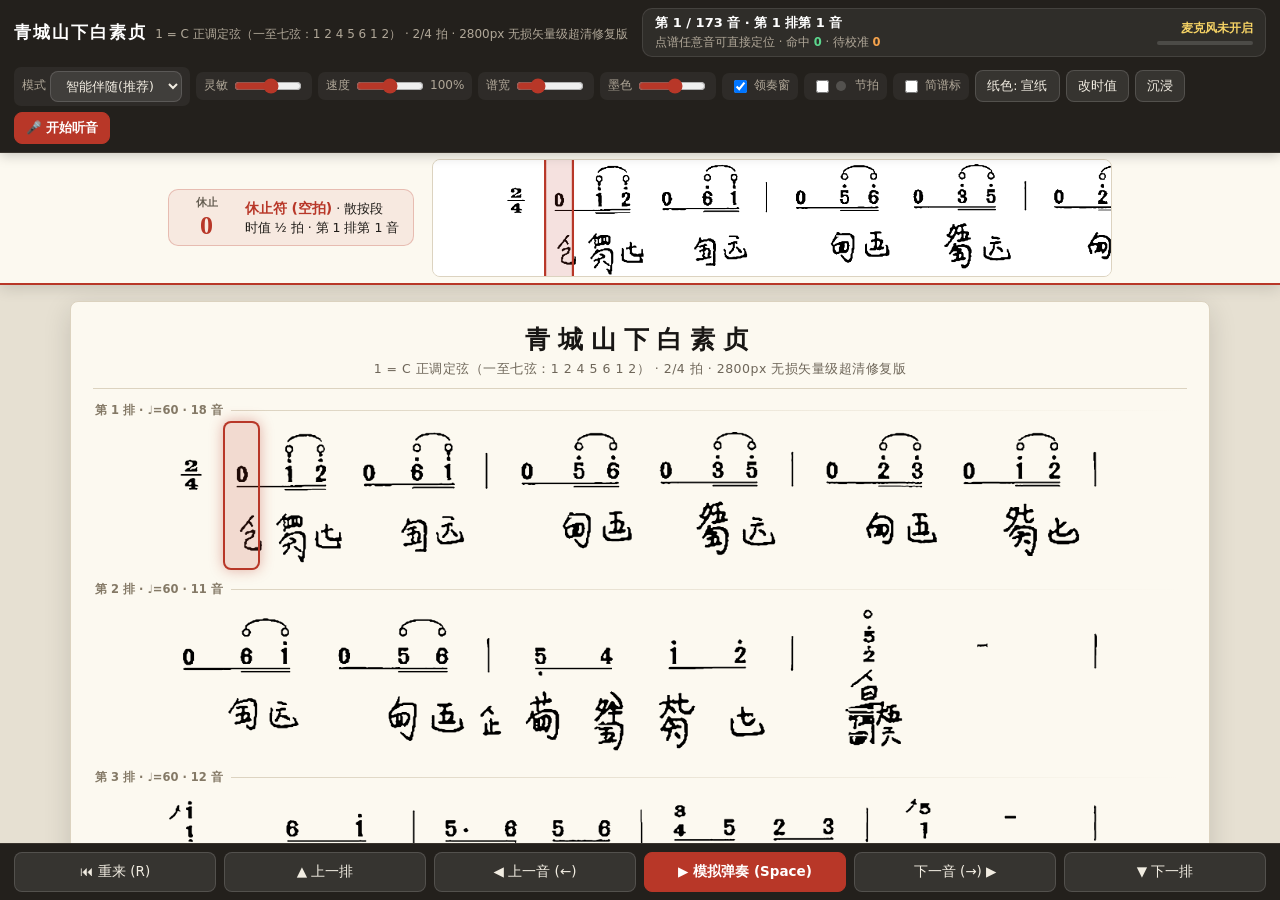
==== commit 1c7ffa9b: "标注：青城排 2、排 4、排 5 oct_shift（13 音，1 音待人工确认）并重跑 build - 青城排 2（4 非泛音音，--simp-bottom 205）：音 7 标 -1，音 8 标 " ====
--- a/program/模板/agron模板 · 青城山下白素贞.html
+++ b/program/模板/agron模板 · 青城山下白素贞.html
@@ -491,7 +491,7 @@
 <script>
 const IMGS = ["iVBORw0KGgoAAAANSUhEUgAACvAAAAF9BAMAAAAqjaCXAAAAMFBMVEX////u7u7d3d3MzMy7u7uqqqqZmZmIiIh3d3dmZmZVVVVEREQzMzMiIiIREREAAABvgLxBAABwiklEQVR42u1deWAU5fl+vt1cHJpZPLnqEjxRMBhbq1YMFduqFeKBrVUhtpZ6Arb9qT1sYm0rPTTRtlasNWhrtaIGj6oVNWhvBRc8alXCpoqiBfabVIRc+72/[base64]/0sdnJv1xa7uXB+s/SwuIKfThRdUCAOGpDRoi+rbflP7O2ucM6yd1RwkM139WXNuglWzyYeQXEykGZf4/WtqS72mSkjBQ6+XRLk6efHPsqrHkN1Z5OL4E/5gf9Px4v5e4Z/7CxMDIK3ztRESRSCQSichIJEJERK+W8gudS6l43cMXyaHW7FuDNVaCemtLfGP5W5LW4N9eZ95Dk4arvs6mhtLefjdYG458SoDuXeWhwR3yDdSMm5nuX17s2nZpSW67a2b6zxz815G13Z58n7J7taMt/ZZM5TZg/nl7aNslJarv+n80RU/eWKQHNoa2/7jLo7vmW7ViytRktyat7fr395h4Sxaznkv+c99+3jlM4qVaALoGEm/[base64]/0dt3OAzpbroniYvDO/GrwMgGQbolyvi2u99QUAcBYB+vqS05vv43wY0ANsHKbRiSgBAZNP/rfHUeCe8CyASVlcNHlbl37RxGvTqXywutU3vWzlzCkBCUjhpCYxrXKoftHqMqO44I2DYQqBCie8xEwCF1XyWeksN/hCRigu8dGubIqIIEfV6YXjTiIh6j5oSCASSbgcRCAQCpylSsr+0/DsVkkiSfGxKYBBqzldERLs8Jb+I9gjJ96YEtPTK0tQ7FcmBM1B6QTIRIvlaTcoyHPOsIiWJdnlsvJ8iUlKpL9ec9+bsxPGOu0BRhIheZiIrKRx48jkPKRlJCNTqQZUZL6ToZg+I41IS0YpMpBAiUvL9UkqjKutQRETRtOTqD5MiRf/10FXyiZ8pSdSY+YFySVIONJbUtt/nax1SEdFAMH10mVL0+FleGvBhUkaIaCeAlM1eJolIqoGrzmBTQ+mg6j3DkGumItD9H335iVU4tx7i47UA+iuKrhGuO1Jg6wPfzuTq2+/7+MSR4pF5KCmPjnpAf+OmtP966DfO1gC8Ot0rw618X9Or1754WZZHTvnhTC9slVxO/bP1AKIP6v9oG/yPh3wde5+pa6BbvOPmLHvrAIiNobTBRqdcKI4OAoge2MWCZKlYGToMo8KWwRf/Ph1EUt5ddI1QKYpml/+qSPWWzpTvTxFJ12V54FgipaKeEXmbVET9wG4btauIvLmE9v3hFJEUvTAzMV9AUlKPdwZ8gZL0r8x63b6SVEQ+zIRWKhf/TUa0wEB9mn8cL4ko+tTSItsXHaRJtBC9cGWJ3HS/DiuivqzP3EREtPUPQW+oRET0GhyYrVV/6dh7fCFJRI/Y7Tvyyl2y39PSJq/xAiKi6B8amdNKAqNJkqLH589O+68fP+dOktRX1PM0WtEHX7WjoFFEXpJOsmEuKfnfq+qzk/[base64]/M9RQOaFwReet3JMMoetPMeMDyiwZADC+5ikkXTXxZK5cx265fUH0QpCLybnT67hP7nCY56zvHDJ9DzJSLwOhIgjQDl5mKPtuzisHS6t5uon2nN8/CFJb3Q6CTirGiFyhaSU2l7oQeOiJPrwYnF2sBY5QW1sSUHS3OV6isRRc+paD6X6B0U3dij6C7HeybKHZk8j4mK3oOjDNcPirWakx0HK1SpEiDeCpKbnfvhlGoo/pCXPOL82UpVEvLWBOXYiFNGkbSRloVEKCK3ON5gqqSiqbG7Wngdil8Li6ZCVpBjNu0oAQOjX1IOx7hNflT8Id+UQ6RChSqFmD7RJslxbHpL8UXethz6rIhQYv0+hidRqZzWASmiCjnf8ZP7XlgCcx56Nxdx3wMCpFgXRA6mhl0oBeLNIdq1/JnII0Ue7/7rcsgePSzcx8TrcYxRstHho20DPF3Dgmdz0VsrPBCbPC2HZsJicWnYeMc7V6MA30lFJ7JxuTx84Gw+ZR7HaOcFDiZ8wNM1LKaGN3J52ieLLvGeJ0m9uPo6R89+dxMRNZTAKojVLBQyiody55GvYiZP13CgKic7dBmp2mJvESLpMDZ0FFGE6N0SWAV/Zy1vRUbR4PshzwEKHRn0WF1d0NGjHz/p6BuJ/lVbZGsUEUWUXOrIZSWJiP7o+UXY6wr6V12ds4ndq+5z9xaZpX11R59dVzfTWW+gmqO/s/bJIB80BiMBE4hIRV53GLpPRERbi3qKZhCpTc7yUKsUqbXSaaJhMaX4MBER/ddRKlio+NWXbopIUpHtTmw453d2SioNrYPBQOEqXEoVcZhCMUZFIhEiVbzcFQC+DqXOCCxWpOzpf7qiuwPHK5Jr4HmfsopEIo5WYQGpSKS4uegibDSfXePoUVKRSEQ18FljDA2HXHPDVRfZP+Y/Z/7VV199leb5wH0iUo5EqBlmV2VZzHoNpxNtNgy99ix1ouo3QsO9TryTzYld5STsWhKRGri1uMQriaSTTPMyZTQgllwohzE0lIWJyEH2xk3GYfJ4Af6Fkl64f6UkcmA1bKet99+27KGihu9bGTaLndgPmiI7ARxOXqjsY5eF/uYfVoacmE8mKRq4f2WoqOaTMqLoU884arEykUg9df9KWXSfLKPUcbqKRCL2dT+qDBVLfujtt2mSPRpwunKQvVapBmoB+EPynWLW8jDMhWUOMr0qpNppWFN6Pd/huUcD9ndQRtTfQaoR2FcW03xyAslH4Gt3kmTaJuUrAE4ojaC+3RoVjq7G455e++ItxakaLonI/[base64]/jmJaSut+eqBUpRRBah9ka5VKoeZTJ7lz/AL0k+AuxP9Gd4u93HUqPErb3R+mPmWR+tPvQA8TbZF3470fL+nFDUOAx7hEyvWpPcYP/6O82guuJ5q8aqaBAAZjkhXlUPAD6KlgQB+XZT4j3tzINuhfjOPbbmiLuEQECrKLwGeYomdq3BQDP82auEKB1jFwDvt9LxHtaxxO904wdacayDS4w8MWgt5f+ZoW80/r8Wuqe3fRdWOH10PZ4y16J4HKHQ2wUALzrYENVRTysbTLzGa9+sSwmIU+ptHrwE2DL186QXvvjGbJ3OA/ArnQ6yO/WP6wC+i24PexXKj7TYq2tHo93D0hPbMwhjPnV7Mq3FgcYPU+H19HLrXcL2HK17YBFUwn+z3+weuayZeLNi/[base64]/V9rJ/ukoDgOud6Jh5w61d4l4NqGzQbG+K11qpqgHw/Vwv6oid4Bsm8doH9Wl15hnYWsTh+gEA37TnKT/8zQCwX4mZHHYzhGQjgHLbKNk9zJaL0+mVQg/xRDMy6WP0n+xXJw2YoUKe7vTXJo0I0gUO0tHGGPl6o6i4sclzif65bFkHyYedFDLrW7bsN+S4O2mRG+m0SdtxzjPjE+cVMUJulNG9sspB6lolUS8AXwe3ePc08VLQjBXLTrxjzYjSHMqmF5x4zcBFP3k6gPEIoueM4DfVaH/eVL8GNBG9XMwh70FGeQkHnYYrreISW7y975dIegeACNm/0yyiu4wO96uK2K2A7gKwxEHivGgh2QxMUtzivQSIt0w6Jt6Cl8c70jTZ7mFHvGEjgPEIbze59UkamB0InK4c1O3zh0n+NnAoFbln/R4kiZR00uu03ORoYym8i4mkomeMC5zmoGP6JEUDFwbGXUZFDE0eqyh6fWA/SQ5aqVVI6pmyd0iSEfrL8CTCBvGiQ9bbnD2LeHcWXuJdDwCYYSvxyucMsvJ2ys4SItXZ6aw/zjwiikgq8hmqMqoC9zsYhLjTkHgf9fi+9xm1E51MbJkkUp2binr7jVLmRtjg4OF2SdslEXG/yxIg3jbHxLur8EVldpkttrPbRP3GVpuuyNM2XlRShIiI3nOmYkpSstjlJ6aer1T/WY4ic32nkCT5V8+f+SVSEZFyslWaJBFRpJip6KJdKkkOyxy3mK92HdObh00NZiWNdhviHRtLXu0tfFEZ+kFdXd0pRDvs6pDSv0/6eMjz9fCaiEg6U8bLyBuVLn1hchzC3UKloOSOMSbWSSGZ6UbLOWot4nBHmRvhOWcLoCJEdzO7wcvFQhrM6Ibsiu9kU+ia5KQU8/BiuiKKRCJEMvuuEx2GJdLw6noYFes6N5F01pnlSysf6Hxx5X1FJ7JPbXV8mVWsfOr73t/5vp+uXrupM/K+k9vvAalo49q/F/Wgfmft2nVr1250kpN5/MZ1ktQTbGjwMMpMj0kV2VSemksDQQCiLVpf6DH6QxGjLKSdjXGCIkWKzIJ/[base64]/BI5HU4c1Xb54AyvIfv2WhcjLwL9d++j91xBYRJqDfbPngBEalbzy7S4tTVBZ0G3bClofRQRpKXDUXO5StqvNzuhyVERA6yIvxhKmLvE2eoypl4fTfwNe8BjFKykWehuKqvLJIZcXed8NsJwD/tn4uu0LFtxPlAJlxzM5+54mMvoa3nWSgqgprG9XgLiQEBoMvBg10a9oX3iyrrwVw+UaezV8cDGOfxKsoMJt5iovIWb4+Pcq79HGZLgxcQ4aLdTLyMzLgs6Onh9WwAxuTkItjEa+oFbOMpYOJlZMb/vJ3Boz4P3NoFV63LwcH7KK69i7E77hkmXgcMRXt63AWyRVfNue3Q4ui4+zlvQF++1gOBVuKS5SsbnQ74x8uvzPX3R7uK8FKHPXW94/f/1m31pXRWf/YX5iuUQiDvGjhqFiZf9fpNL3PsBLuH+l8xxtnuPDBvgRdqT5xAzmMJm4gGclYjOpzUZxz2UpeO+2QcQWZZ1NLAKMq9A8gSoufAKByqFDlr6dVB5Pn0ohIh3lGK6h3ndEsPVFtrl+S09UiZlCRbc2+6WnAj1gnKcZZjZVjKzcVeg4DTWmoQbU6rjjLxFg/[base64]/KI55zjRzcUy4Eeen3DffYD46C5nD3dpgPb1Io84Fw+k7iqeuvBQzj3/XkjuOO0AOEx0AoIANO9LSbs92r1eOVy0UcSRiyn3Wg3FkHhHqxy08SZXmvuwi1vSsalhoiLKvT9U4SXeMnIs8aKj6BKvX0qHHeKs8isbwBKv1/EHrxNvgx6gcs3JYQJ0zzcLOFAAQLkzbTyoA6LY+QVqlQba29mzW/4D4Gc5f4Wme/jAF1/iLavWnAed6wB0neN4vU5rte0Op+iahuKMkNYDiDrYSVEBaF1en/DtBAADuvND9GCxh/xTHWK7Q5JeAvS15tWaMXzmE4em6OIn2URFDjfASwSgg1V5j6PcaTf0E4oWUdrmrHJliZga/KEIKXJo452gpPJAu/qPL7rG6SB85yyqz73bdeHjeNsdm098YSJVZHvcYkWOY8TKwpL6NI5q8DhOJ2eVEfcJR4oVUTqyiBcTc+jIKdqIBkb+5U+FJ94JjpNCyohI9Re9H7jzrIgTVO5FzXdH4i1qwym/JPWUgxXdN1S8Br7tDom3Mufm7kUhXvGbTZ2ORzm+c/vIz/+sVIUnXty4SToLTBd3RiJFb/D++Rz2gT/cCyZee1yxrQHFzVyzd4GKdiKiaBBFcqqrXkfd6qV9204PJFD4aqY4f7imRtsN0ieLQLxi6tEOZ9Z/[base64]/6h2ve4VUP7BZ+oBZ5ysDfLfhAx12lcb0sup2/TATU5bX1x9X1dYAwn2hrePnL3edsOSfQOypc/S0TkopzeMNw4HQ49V+VXX/3j60fa/O8eEm9779A+XyGJ6F1HxYNjyC2QNJSjxDuGXgVjWNEi/7P7vKxfmlXIy8LFIl5McGZqGJlwQ7y+Qhq6xZeGftlNI/rtkH7BXCJnUaQt0uLdHLM+QpRbkkhLRF0JxrBKvMUh3jIUzcChARhYsVQrUrrrlrYG3ML7zvma3XHI8UP4+OVzTWVcBP9vjX3LmZM+TZ/tUte43xinNXfNAc7bT/97i9tfUXEXAIgHnl5mZ2haE8teETl288nNklS5FPjZKbqYeJzbd/JdUwtB+OAKJ31/an3BiD7wpaFsmm/VAlsvG8q+8y2b4vB1P/l1BCTw38tzqxyA3cqibaXPzCDn9TaHGb66o8ASr2OMpqGk8JbHlXEHCaujiBQR0fPuv7DD+jb3yS9LrF9ha22YEX+53nxWJ7NG5D6u/HRTMHcgxh9uflkzhtY7aWi/AdOdVjevsNSOxhyV7//sZsSrrgMwpnjEWwJCZk2Nw5QDUXNUfolXTG0j+Zr7nIZyFaMm+bZT1V31H6UNxYtARKRchwKWy5j5oN458e7KI/FWWgNyTbyVUhJFIiRfm+Kg8oGSFCHZU+N6A39SSiKSve6NVOLAkCTphHj3DSlSEUkkc1oCP+1OxGvIPzusdh1MvOnx3c7Ozs67nSXjbm/MK/FevomIaPs/3R4hEY5z0yon5ndTtPuH2y8ME9H2MBGRWzm9iYii64jIPivwxMIQb0wEJ7fEOy92/220q+0xVxGpCBHR9sdcfts06+p63n2WedihgO8LxddgKRNv5q6HpNRSAGOJiIoWJgvvN0KmaL2zblMb8km8Fdaedls/QSScixW2adoy/vBdrtsMUf/MfTocfF2WV46eEVjgpClqgnMtn6aGDul0CjNeJpKI7vkeOXindkn09ZrTVM7mkwQuNGleue4Wa1zBThJHKxSRil7VIYnky2DiRaZyWsqw8c7yQAUkOx742hmuP7v3/Pnz558F9yXxiGSf7dn0tUdybDaVK/EusY4Q/TH/xDshbpagSL/mWlzdYHS96HN36lsMnaxMSluSShTn80m88Tl0+U5oIVL9WrkD4hVhUj2ACEnXnUBGxdZRvgKXlUSlU+ItV0RyMyYpctwYejckXnzxDoo2WLJCTjcUilDNMOq2mE/5JiIi1ToEgZeIXnHkMWnOI/H6wpJIrSPnbVjSEu+fli8PkX2n4SVERAPLl9/hPtTQT0TUati0cisflGQN2wAjRvcd227E0T8sX758+fLlt38/[base64]/d964dD+PJDli+3DUb3/3j5g0REb97W6MaFHLP83TyUT9Ofsz54be4ehVyJt8yoKDTavSNUhEwKvZPUXQ6U/B7AdAA0w50tK068rvKG400hm6St4XahXFUA4m0jItpsKA9yqdvj9h/LgPuq7e33DgCc6JZ4R5lxa0uIyKUx0bnEW2nNiT/HPbp7Eu9ERbL/q67DQxcQ3YyhZM/Zruhcy7RJLkSMeWSFNLnp1dpCRE9cLKVdNtQoI+Q1r8RbZYh/oo3IJcWIkDlCv73Ju8mi2yqV63tZGKOGSrx+aRHvQvvFP5HW5J94yyxX6xFERG/DncBrzEaHtItJ67BUk8luiXceEdGrwEJydXoAwNfhlHhnWD56ES4N4i1qs8uyx7pR/[base64]/LADt0zbsd6QGYJMOoPpczVVlsV8eT6423g2A6O/G4xsAVB+W5btV/nl3f+t+6tWtRFo3NOZ0nYI6DOtT/282dbkrz3alPlQOIR3QAlanefv99OLqp19c/STynGevPwggut4llZEAEABwKwCobAKPiE1awC1tagD1rwHWDaHOR09rLqnXOgCRKxuUSj/4YUSF7D+qBgAWboC7VEIX1k2rNpnx0VYH2tJfa44lIhcJsx1GEEDI3pORIULpIwD7hG0yPH3n5d3Ga/g4Nph+9Y/cmhpecV6r+TkrIe/AkBtnnuH/t0wN77gMAIiGe42R27qyYnuxNY+mhnhL0zaXkQajlOEx80uy+w1lZIWfLHHryWsx00l8IRcTk2QdcWBqmEdkFJWvytHGK0JyNzM17HXybdrrL20CUNEadvH5KTlLUgk47URD77UxNQQB0Hmb/r5CB6grx++YVg9AdWGJBvhzLZMV+7atS23EG/X7Vfm+tCVg6Pw+DUDE7a+ZdtHJ8+fMmWn7WDC2wrRp47ldbr4qcUZof1ejvaL6m6dX3DNnzpdqIaI2z44zDRPy0rOD8DCS9tHttiJrCEBZc9xC4dJesBDAxS4/[base64]/1EZxJv+er777/SDL/OSUIvlsRbNCwmko8CAPxh2Zj758vDpPq0abmnxxtpLko6KdK0xExFmusiIsYviUj1WMeywS3xVijbYNa2QhDvZkuFf9k18UoVkbYWB1/YCDYVF5D7Ms2TzCk3iPdDt+qglETSnuT2JyKSrx1LpHIshlZY4k2cYge5zce9EUSZJEUPDwPxNroc66zces1WqRxtS77w7mVqmHazTntcgH2uWbbs10E3lvdvByH69H+tAlB1Xa4fjv7HcB6Im/NngFc6APEmgBVwYajQLM1woBuozq47XVGABdN/NnS9rFoENNDh2blGaADK//Stp+/WL7uh3uU3bSdgYFVSPICrl9YADfr9No99DQDted7fV0AQSgEaIOwFiX/s/NOy+zWIgSVD+7ZxheQzAejPgE0N2e7cPkOuc3Ud+qVxs01UrkTegy428t4/cmZqcCPxGsp1LQzXS66F/HzSUpnK71u06CuwD1XPs8Srai2X3xAk3jeWddiK7/6ECjmui+mOVcY4y8idSpQgfDvYnqcrUvSokZY3UAISb4XD/WKczg9cJpa2WTM/o4AS72Qi1R/MrQPFht1I4j31AECUnXFYw1DjOT7oNqNkcsNbt53mtNfnUKK1qHe9yxc8TANE+XWA/1f33X77b5yFZ3octMdnr/ksoDkqMSx1AKhsdvdV1wvgpoK92OP/gdhyOrBlBeBv9f5CfA7Qd7U60vR04AaXKTOxK2VT4d5M3AJ0/z4n7XKNht2HeMt+KwCIB/9m6j1BuFLkAQx0AUK5GMKWLoehiAMwYh/dELDY5jq1BADw3dWrX/zyeg0jABrQ/a8u9LUmxKNkQ6AagOmkzhnjlwLuEtYyGRyyInr+pjePA4AmAJd6frnK7wKqL3XwYFCD5noe4/[base64]/fCoESDyCoHA410AeludJCrSnqc+8/jDOoCfu/m297uHxRRDpqx7/IV2T27SSygV6rpu0i53tGc1APjhTFffotYXfiLGn6jRmKZcT2Zg9+ky3PvsnjqAcYbBQBwwNLcpubo9/mtvGqbv3hV+HMAiXQP6hrSPuutX5DS4hLFNe/rVWSVPvAOXnbHtEgBA21L8yNa+KF7rAi7fDNA0NznDA61LEy+r7W431k8vBA4Mwnd7aH3uqS9eRVUDsGWNozW7EHvNxLTVZ69x8z1dBZcXxD3dmrgXDCep4C6T6UXIjNdrJ6JordtK1zsdBHWZLVea3Y4Qkx1VM0eabrDKqG+2y7G/G16NakCC3zl7CKlfWisq2t0EQAMAppsV242ohreHMt79yHmp/rG5ppYXI6qhyUH3zvhqtLte8Vgc76hCRTVMUEbgfE7Yg/6H3SeqITl6biiypA7A97shVGqyt/GJoAYMNA/tjafldjk8maDsFaD8WGFvXXtvy671AOgKwI3jFUAnQcSPuqtKXp+7yihf/8EKHdUHZ310n0WLFtWWyuyPb4bY5ViEjX4JoANL483893RD3AeuTlYQdOkATavNp9XVFwRoqH3h/pcbcfevB4CtP34IgCjDyALZKkOdQzIRGCXbLhqSgb3iiR/f0WDFG4msx8T31PLly58oZtmFXD73e4Auc/Dgx80rcFWx7JE54/h6DX1LwcRbEDykAcJNxIHzJKPDcno6k9HiqBwvFAB0zjVnLwDgbwZ2G+L1UUwHoiF9w/jgUEjKTxC/iGk9WX+DrxagvQs8hW4PbvmJwGsrHFw8999t/NAKUX5zKewqcbMOXK0z8RYGr+suHRqO80h9vwWgbx/qQHOvwEZ9a0D3dAH4tlbiq+T/yf333+fMaKC6hykCyVc/lEDSAWFEhToZcReAARQqHNpgmajLX7CfgH6jg+d+HDz/T/WAkf4wtNjkAlnKJtRq6G0FE29OqHO7tAMrdHfndC+n+6H8SADVi4f4gnp7bs8HTVuoagVQ3ljixDvt/+bP/4IzuWlg7uDSnO4Q++RGl6U2uq+EU4eFUIXRE86w/vAll+f9btvKH8ZN2aiLz9xife2OISnwBxYkyE78TgddXDInouDmm7JfjRl84Zb9aGZk4zXuWgCtcrkpanKqu1Gxaqjpsityz/shAHiodQSUyQ+QsE8AM/G3rmCCkKQPg7Df4la81JxbpfOPfl0DrOi6Xe72o//2elNCt71MgtADw+L+9t0FkNumdM5xXD2wawWYeDPNz0U4N+3RnDp9oqtf6LYu98xclILqM4f42qInt73ri7mYIoBh8S0uRHD9ECimE4DW4ezZ6JoGLRif+RVDkHiFjwQoumJIiWtBXaOsir1a0WxGnozLZ7kr1dwKlD0yCwgCL7r7Hd/9skPVn3RA22H9qXrNECzRE2oB8V6+RYdpj7lUbXYXU8OFMhP2K6wh0/[base64]/2hB++fI3VINJF0Is56YfXAtXZUyv7W5dq/rtnoWqpW5p3hD5dg9jxeMuxrn/DMmMvLvvwQYgDumxLAwXMvSf+6VayEb84AhqA6Ko8b9GKIwFg1P91AcC2DjAGnYaNT61cm4IX71+9evXTt7jLCzvRRbVbABijnOX/[base64]/CXb0wc7L3k7YNl9olES1FmRzCiZ1ARCQVEUmXCcMTFFF/EIcrss9DnU5E8s+H5t6MOjfi7SAiipB020auUpm8S/T7dptV8IeN3evrcHt1TSIikq/6w2Rt5fwTr1lE/2Em3nwhRrw+ad+4z32tBmCxXceE7ATyilV8wAXxGmLNWHspM98dKFChiIjekkQk3UVKirAxxOPC9t2+2iQRDSx/lshF6r31ffE+Fm7LNLYT0VsrpZMG8ZMUEalwro0WcyXelvhLuZJByxPFQtvuK5LoXeB014tgtBJRLxGR2oVCSrw5NV1j4nVHvKOUg27BmZrr2BNvuXRf32OJJNVrncra3E0NRuObWfZS5uh8E29ZQjueRvfrtcv4RXaTPlHFvk66rsjTYf4O+arb37C/JT8p23cul9KSrx/JI/EebkqsFHFHhWXxVYxIZSOtzCJSqr5MSqId7iawLb6Mz+ebeCcn8q7ayUVy8o7PCEB8ADf1Qp3wxbnV7oMYdSPJ/6RuV9FbACqCgP8ugM5DcXv/0JArGpGuA1XfOLca9iUY3ntYi5XlnevepKUDAFW79qe/36qBpA6InXY6T/9SDdAEgDEL8rgM/7L64QaeHOqvCmh2SfA6ILpv/Xa1Bjzt7jvWx4PYF+SbBgLuslIZriXeFulWCnNQXK/iGXsDazbJjWjA+B7Vr7kRF54DTnCgvpbJXE0AOUq8ImQJL0oF3U3GkrhAYmu6Gb/OkpRecb1BzjcbVb7nfo/tv46IqLNzo72xonxdZ2fn9s7OjTlWNchN4sXxm4xFeDOIITnXiOz9lpWbzOc6XX6boeoREZF7gRfznNnpJipTkCcikpvZ1GB7pANDJN52l5YGgxBtjEEnEhn0526MHUQqKMKutt4EIqJ+zR+WDnrtLsi14G+OxIvTrTMk33U5GeUdipSMEMle+zto3PGKXF1XCZM/9SZFiv4dHMLmHHdsZNsvamqc9IgbV1NTU+Ps0SEQL2oWK1IDn3b5UqNUkkJu89XjFiuKSPmXGrdT6DPNPU5WHNns2rLB2XcpUzaI1jPxZsfRX3x67ZPBIRPvLtfEu97ewUA0cPacOXNOPgMuan4T/fFLLhmknYjk365QTt6vgojUlXkkXr8kZTiNXXcUKwvnYCQ2G6s/N5TN5Q8R9Q4xhubAYH4PQK7Ei/KhyI+jKBfiNXxxagiFhiea39Q8hBlqcegfnUhEtP3FdZ2dMkcZpDjEW9RSmxOeCgB4dPpQMqpqh1SgRHcS++a/XwfE2IO6cv3tWwGceioAsSV3y2hrA6AdeyyAblvnhgLQ/YOW/K1U9JRvnlQNoW38k+tI+IHPXQ/fnjr+u8LBw+qU7wNQ1wxpzJ/7Od07xKQcz+Wg9n/pDPez0vubj8XnY1yPnZOj/9QLxZT317sf7HvfqQWArUMh3h9/KiwmrnL2Xdvu2OTTsPc3bgDDRuZUbuVVESKigaARwvqRa4l3gyPDpHQZllRpBk0q5UJOnKwiREqSInvNaWKu9tBcJV4Ah4Zp2y813rTFlXiBEijQCO/F/bOpIdWM6TZYpV0S0RvXdOQatpdMvDsce4TIeZ+qwXGT7w5JL7RXLZsiRP3B/BIvDvnVTGbK0iZeBhOvmZTpuhXh9LijQK5CnqIahki8okMREck+N6dLfOEOkkTyg/+zv/MXkNp+HfJMvAwmXibeEQDLx/qyy7wYaXbhVQNB5J14lSu30ngjbqfe3QSJ8536ovzLTsrNn87Ey8TL2D2JV1h1TFwmJy2IkeIj7gPSeuw6YceMvOoNN/R+YyQS2X632ynyPRiJvJ6f3cbEy8TL2C2Jd4waGvH6w2aUYI8783uFsg/zsgIRif5xkiux2ldXV3eU+zny1dVpTLxMvIwRR7xFCycTv+geGqdEFxpRntrN7kKGygQghE01aGOI2p9W/sbdINW6Ib3jED9e8hinuS0rPieiA0IjHRBaoJD7eva38/SbfTe8ENYRACSAgEyfMZut/0WmzyTtuBDEUSoETNVUyOyu7XMbrhm0Fk9MseuUlG7cIuCSIfb6YA24EHoGHL5QgIbEvX97QAOAgWZ3H+9/QMO47PG1dPldYQB443IwioCqF7Vtx7i6VqtWSwD6FOO/hR11X3N+fu/4qxAR5NNktlIFkcyiBInk/nVpCXD7bTdd+nW18plDvqKp+y6H+Om+C3wrK053t3yrV256QAfgu/3TCd+Vdj3SvZT7hds12vN7WxTri9vrNfz8ttcAvDIDxevBaHOsA3JkUtoe3Tv29MhQDrrKilJ781IdGDcFwEEX9V/SBXHTUuAxV4d+1hqRXZrK44l6+8gcTA3B2eudv5NeANGdumJ0Rz9qP+4W9bVRt6ipbvQOcWcj8I9LQ/BfdrO7sbg+fHuU5/Ds/z7cczci3vHvAb1Vvu1aUYl3ZMH/jdv1/BDvQbOBgKbHGSyQqj+6Rvf8YOznN1dp+skmDW9tqy7/sq4RznQTLDhjvTAObmB4+hTngrsa80O8EzdDBkg3Jl8GkhV1U3yVaQ0IRhej2EMWrcX/KBPlYBKkB2TA+AYpNOi42Y0Qf/ojUmiI3qF/YnbSaGU6WTtlkUgf0sL1jPI88RbJ1CB+D9DFhT8UI4xpL/pnwrEVdzSedmJevqfihTwuE8X2AB18lXU2A7TPVYCuobva1Ve/0V0tTAWctBfNupzdJ21bn//9Fs2TpQFbflr36VhRqWTejZWaCmSRrlLrUQXS/gjq1kQAAQQ2llUH9ABJUS1cpQ1/XQ8A5P8akCypBxzkp4mArqF6tUuxkB4H23jTY9qJwK4VTJ1Dge+cRbM/+KSlBB505t6N8rja9fn4pv00QypKKyIN+Q7W4l0j4mdTSOOI7jH/GTe/tPeT/9CAN649+AcQWz5jCepHb+sq4fVWV/nO/Z26+H/zT9JA4XEJVCXebz7H0Bv++edb03wyMg4ABr5zSn2cXEHr/hPLRNx2hzFF/jOerviFRmGgBq+fOuZVXYMIAO+7ylDSNACC9FQB94lHvjr4+ktRnwZu/gbww2tH8OktjqnBty6oYUMtfNs14J2PjdC53e96c4PpNVMim9LNNI0b51oEo//NhAxs/4+pY07VAODdSfkwNUz+j4gphKQXLkZAAo8udPnZ4x+lJy/TccoPD/jKKu9ukVxMDQBwZ9kCiAO/Qk+t33vRWbGto+asj5karohlMG5/xrxwtv3msMeA6FdXVb2nrt71C2DbNc9fpL3wbNy1nWgFP/+Ka9YDB8/9qS6erQeFaqr/ea6r+2pxsyXfJl3T/Yek3UGfmG0OZd3eQfHpX971m4b3pxVkCXYrG2/lLgG8fCQqe3I0yJQU2hvy+/upW0swnkkEQNHyfBBv+QtHdlf/qf2YMzXja6uFBG38zXAwMIWRFD4W0eM9OMIS9Izr33z0ns8CwF4zvNzrO1fi9UeRpmTltkSD00nWTxsT6PJoDRu7gAPHrseBwaR/yYa9ZyPy7Jw9H3QpXX0aAAKiWk8iXidfrunwfXqtzsQ73KjoBdB/LH3+OgD0zTUvFUver9YTjU5CExkFUN+sG3O14sTqs8tMngLqHmab40BeiBd7vxj8+WKIg+6bUt25fo6GXYfrBY4VKDymulwaymUzh2qndIGR6czNBL3km0kv+WbmbQWwx/+KonIXkXgtbysIv1tQlGGIXx95axsO+13siAUyEy/oqBztp5U9Cd7nRN5N1NaH4F2UkEAgEFMWIzrw/ufzE0522J3HAoB/NjZ2ffIH1T9cNcSmWA7dbkU89OVuG96or6xw/nBYO2MNE2xGY8XNUA/sM1s9sM/snPZNTnQy+e0de+w2xDvqIwGQLgxnpq6pkwq3/cQUCiMgIYLhiZsR/czbK2sdnXVx11I3Ei8J6D3HQ3y3MSG4x7px6Kp2B06nLLREImbcg8zB6ZVzHK+m5xD9PBIw9n96/uN4/dtwXWsBX2rv2qxGHwpD1AS07SEA2Gumera4SyA2VUNokELLzZkr9syFTuau6hm920Q1kEgMb9Hg+/2EXH/FuTNctrs9+Ex6asOct8L7Njx9jF7tf7q7Oi5DBrK1gMtVJxxY0Qg8dXAQ2pWbgMtixCs+uMWs9Cj+emOp8JA+xLh231fdifbiqB+tL9IWdWvCfs7lfZZ/+FdnqwwhA9t/jX3PENr2lV2Ab1GQlncZ1ritdxZp0wUtXSm3tdDvmZjDDhO7UVSD+PYMHZi650f1ALB63LgJVe6MFcPA/0lqYkdGehBjc05e3fd6bPtpxfXY9h0A4mJr06sfdx3zZQDA9p/ou0vm2oK73H7ykXlFmaGyN5WrxRHBs3IQt1quOLCrcO9U2ePuc9FCDjIBp68IGzqqzOmuHzclF3/9qJ1F2WHFbQZStQtAbxX2np6r63nMh/rwhJAm+reevL3dxg83UlBoV65/G7ldo5dPLM4U7RV1R7y1oVzo/fT2Ar6S7+pgFinkw4s0XcNbDwX2PlNC7PmA7psTNFPcCmoPSRjvDEPbOXAgJ+L3ze/NxQdx8ov6bke87uN4R380nOOg8DgN9MRpXuLGw24J5O5u++Uqb0q8bmUtABeuAAMFiuPQ9O1d8H3n+6AffA846Oraf7ZVH/ZzXoORRrz+bRrgyqnou8pttI8et65tAuD7WBdAzxwYRPQhLy1M2VtBF5/aOQYOUyJ2ji3oDbtykstw2m0/40NacFL4WvDNBLPuF2Z8h+dkJBGvCI7/K4D+Y/QwL0QqFre6UYBGVzmtdNVb2LQV3546rymD4QVcGzH7mW1fWuivDgQ8Xp1HhMgNNjv89TPoI95/DMbuKPH6tmskjNiCzZO9NCUaAAwqohAprFj+3c//LHcZ8cB/r3H2YMXfHmvmzc9g7J7Ea/1Y6KS9j0/RshT9qk0XaQY1Zz1vFwaDgVJu/QOo1sWdXQAwteamwn6z//6gi0/VMvEyGIySd675p5tUVlfgno7ioRNtqgrQi/9J/evoJeweYjAYIyCcDEVsPJQR/[base64]/0znJiIi2szTwmAwGHmDnxTVmz9PIgNqQOOJYQwrfDwFDEbCgSBBXQBw0PwvPKobfyc+XMoTU1wceM5VfPkxGCMW5UQqCKBCUhyylSemuHpIiOgRngYGY6SigojqAcwlUgb3SqJokCemuMQrSe7gaWAwRjLxtgLlMkHiVa/xvBQXIkT0HNjGy2BgpJoagLOAY7WYSfHecz5zGs9LcUHrgTBPA4MxUtFGRNEvHxSWRI99TxGpHp4TbyzLCp4FBmOEYoJhW5BE1IOykGF3YDDxMhiMPB7wmGk3Wg9MINrCc8LEmweU8ZoyGBZObYz9uGsN8N6a2uU8KUXA/Mg6Hf7ZALatH5lvyMTLYFiY8Mf4z2sBYE1tF89K4VF1P/31BLGyHkD0IB2cucZgjGTcQwAgAQBdAKCjgWcFRcjbFsfVTzsjEAgE9m4EEy+DMZJRVi8AIAAAukG82imcqVoU/O+BxwAAej0TL4OBkV+4RD0NAGPNaIYKLtNQeEwV0PYKAgC0ABMvg4ER345FzT9nLoDHTdOiPpvnpeCkdBcAMv8QYucagzHiQX0P4SkSaDH/rLGpoeA4vjbelCweRRYE4L8tiD9yZDWDMZJQSUT0DlBmVigDFhK9zPNSaLQn1MkYgBXHuxnAAiL6iCVeBmOkQV9nCFqmvAtM4TkpNLoSNZDYTxO+suFz1+salTPxMhgjDXs2J7beDupaJc9JwS8/DdgewoHBpL8Vv+7WoEGU1a/hKWIwRpap4XkAVcqswFsWJqLv88QUGE1EPUGzFn1/vHaRJMME8S5LvAxGHvfml43/D9xZwC9dDOAcYQi9vp8EAXz34Jd00K95PQqGoF79xS6gb0WjZmkfGgANGgDQvjxDDEbe4Ouw6pAXKntsjKIBDSiTRLIRwOlWBwoiepgXpGALL2knAGAeWV5OEU7ow/QuTxGDkbfjd23sqL1XoK9sMTTb0YqIXgUOCcs48/YHS31CRam8wUSiVQCAuURmqzWzWqdRNq6WTQ0Mhu15v6Qe/708p4+UP6F0HDhTt0Joxzc3F2KkVUtBUQDjBIDDX3j7JC2u5mLH3bNKfCFO+81+pbFhfgd9VfyPn39Khzja+BcJAK+t50PFYNjSGRGp+pw+MpeSId8pyEinK6K7AEyiNFA7S3wd/OESqeleqaz9krIP5N/mzJkzpw4cTsZg2OJgEuj+xRFATfzvItlL/aX+q1aYBrMBQQMLkRhNliiHUYmvw3kH4NLWrlwkz+QI5kihyjPuKwbvAACgsafqnDJc2vD98hJmxAJhpgC06sYVp90S/7uBY7IeoU3xH1UIQODnBRnpFIi+WHWyhCGsPwoAIiV+0O8CyutX5HBGVibbUj84rkCWhluA/nTWhO7ndT5NJY6JdBdPQoGwhIhI7vqETNQas0//aBVT8C8MBAKBwiSPiQ6idwAjZtRIV32AiNQZgQvMVOJSxmhF9H4udSdOT7G1GJHNBRgoETUjjamhn6tmlLzAG4r08iwUknhjLmnz5/7/y+aarog9t6tw4zz5u0TyZQDj49eD6JC0EygbAcQ7iYgac3j+OJLJNu4c7fSur792qfrT2vrfBlcnK3FMOFIw8RYK9boGgJIsp6LsJ//[base64]/Nlvu87K8/Zqo4/l3/tdk/OrCisXBWvWknIgD9AQCHksDrOp4U762Iedc1QJS2c21UI0DAvtcbf/x3i83zSlgBzLFc3WlLWwsSWgKI+6qMn0E96wHgvxe8LLgQumf31g9w9oNdDh68FXjD+MSv4n85cR6zZB5Qpf3eUHC1xIvNd00t/N95xkZ3Xa8VuvsEAN/[base64]/nHPy2YMm1heWRLTDQ8SL9njgamOidrTB0NMdEG9ZmPrOnjNnzpxPe26fWBU2ZVzyjah7HFxHFvHCX6CXKjNXQb7fTiSfQxrizVqt4eiT65kMC61MOQp4EQm1/mLYulJ6RuQVuUgW39veaWCjJKuanocwRhFF0iU9NRER7fIS8e73bOwKiw+3wyJe6UDemqWIVCQSiWz3muAbK2ernrr//vtXSscqnl8WPI7rk/eH4rLQ0jTEWx7JknwzKkK7mAwLq0wpZyVTx5u8K4koQsZ/BmrxKWeHqwCoej0HydsfC4g7noh6vCazzyOS1P8DpG/o2+Ml4oWvzbiN1YCWKPCZEu97jpwHphbVP9tbyzDKEnSNaLJDiZQkkjsdGfAKruNXEpEkJRN1jzjxiiuoIZtvLpb3xiiQMhXXS7IKNqE0Af07AL9DOx4K4F542LXVwWslKNokEV2Ydr2kE+ItaJpohamI9yR5ekziVfctuy1oO15LUhu4zmv+DyIies388wWm/Gu/[base64]/Xb169VPOxvW9CPXXe2tZmiRRhnJEM+yJdwkRRVevLmR79VCShG4EvXXG2NSOga6NRCKRSCTFXgEPGK+IKPLXVKXckchbrADaucltTltMQ8kRlHFHxVZsYEQ0ZUOpVBv9s5PnRIiiXw1TT915hubYRLQKe9D/PES8Y1TCoZ1IlH2nJSWxfaHec91mSDVm1mF7bOrjykLXYfVLUtH6ZPkpQYpttlOR6+rq6urqPq+I5N3wlqV9S5022HrrILChWAG0/o6kMKVKIkVLIULSaEiKLAlFsjRaHI0EiDaHx/[base64]/OjYr8V6+KRInvMj2v6JQ6SiWdlu2LpIc6r1t9ZNO6f/Y1auv9JilYVe6Q+NE5A1lWcJ8d6JIFG0/Fs953mnTv8IjvhrsDh0lJDmKaRij6FVgntwMVHqZeAeClSnCVin2PfHLbO6bMdmIN96DwrTJF8TJVqGIXkHcxijj+V6qL1iqp8MfSs9Fop2I5Cp7aXkX4JuCImh+fSm1NAzeVY12EcvmA+IoMPKKScpZ2pq/g1Q9cKKK1qNS7TKIdw3GeMq5NouI6N/tKQnNsgRF3rKs5umsxNuS+vo7CxW5X2/F9KZUN3iuZE/HLJVhGSY5kHgXEBHde/GDG3/11cLePL6O5HJoY2I7Yqfd3Wmc432+dsf2u5kbkd/IV2dC0QmG9jKK5DuoVD0G8W7AWNrhNeK15L3obXcUuNfgcPKYItrgingr4pL+A2Y6WW1hEpyjWmoyBCn657IbrtJKOKczA72Osq9BUZ5w/WwpeI+4h5OCfUzdJ/s5Fx0m8fpC3qwaNaLQQko6KE3mC5lpLW2RnSJGvL01LTQQ9A7xzjU1bElE9ApEh5HYLP9ccssyN6uDORvxVikiFSEi1SCMYkYFId6WuFmxKaGix3so8ZzODG/goOraYmW2/lHSSdAvhjXZPNm8ZjVN3WzXQNw4x6MVRbK64bgDxdARhNCgaQ029qrjaoEoANzU+BHFpau1Afgfne6ZlxEAIDRoEqArQJf/OQAA2nG16zN/6NwzADH6NG9trbtAe8aJd7+fmz/QDevtPhoVgAgA1LsKP7owCIC68j/g85ci1mfxWUNG1CQQPTW3175VAwDxsS90eeV06E9lnOWs+OQ3z4q1/tGgLy1kDaagrvUmdcn41RINAOjy7J973/z/yQIBDHA/rzwnpvbfqGxr3PjCkrZeaIhiS+OmBkOlD/qkRyTeNkO1pl/OmTNnJgAc/[base64]/PbCEO9ClVgGwB8iiuYUFCZqampqag62vHLyYc8YfGLsKmosaNZVs9QmHLBIdfbHk8MaAOlui0aI7zkoO8oYKlWpfg1zszlyLCfDDlMmWQNUqJ6YeGmhIfsGvrlAneOI1NoXalOzeDKGhe+/[base64]/JjUhibPeSa0xFKf5iYM7x0zO2KpfcOggdmBwLTC2hrGKid1JDIQr1wh2jOXxWMMX0FIZR7Tu+0qQq4yPdYrgHKi1+fflMS7vTYlW+Rdhcj2SrtjZlH62rR7zz/nTiU9SbxV1nn3nXxtSlTu27bECyQQ7/SkkmF5NPGa1gFx8tlBdyXAkrDCOyUhoz+cP3/+/EsSYpONkhQd2Ym3Jb5cIiQL1GbYCOKVRK3wnTzfXAnfybU5HKC+7ypOYEMBev68CgB7kLJJ75q2zVi9eXLDoAIoZNtFdZZN6PbwlVm7N5gu5DLtto9XE9ga9lgh0iYr13RxwhS/95kHieijnIm3ACFdk2LxS6dLN183K+kS/9PtTwY903wpLd61J979lt8eshpKtZBbGRRuSgAQ9QKnE6n3zMp77+ciuRARyS3MjfllKmm0/BmlbPVRs03OidSnYYFVlTf2f7nUxmRZiBv/iPRdJMrSmzl9YSJJEUmkGqZ5q9elCJnezs/JhP52DfCFshGvT8sg8dbne7wHdVgzXyad1oMbVAKTpJnX+q6X7j8rHlnFMkIkGZ1hO2ztoOMt0b2pgMQrOiSpRtMQuBRGYMvNzolXWe/HQB5DGkynmi/sNF56kqJ//npQv2tlExQwwySMvKIsLrf6l912YXJfn8YMXdINM4MIUa3H4vZXAf6fJU50VAPmZSHesmf/nIZ4ZxWgum1VmEhpVgxJQucLx5be0xP3kmeuwPGUCfKdDMQrLl5WP7gQ+pICEu8EI4RirlE1+w/Lfy2JKPqH5cuXL/+hY4l3M3NjvpvLrIBZ4/yVHIq3JOzA9796rSKSr9o66fO/ltNVzFI7NzF1R4TTBvJWKCJFT3QQ9QHT/uaplWmRtAFYQImq7oAGTM5CvHOTClJZxNtUgCuvhaRp4xchGTcq+b6zdu3Pnf0G31Xz559zE9H78+fPP9MzekdHGsp9f/61yijVnpZ4RydNd3sRiLddkuo12vIRJcrqDroKWsSrGpgc84kTVCwKbLSzLsMp3l0iaoRfkm15s4IQb5NUfQAgAvtImZAmLMJpbdBVRuOsSUaMpbfyI08k6p95aHKtGZN4d2Yg3jIZSUO85dL0waMmkC9+2j/[base64]/XnG/9vMsM/s4o8SbtpsLbeKuIqPcoI9c5PRrsiFduvZ65Md8Cr2x0S7zUmuPp3AzsVTcTeS3+vAOY+qVYHECzDfHGtmqfJ+P8YnXFxsSb50w2g8PSEO/kZGbtMF65w7pbm2wDBt1b1hPC9dqJSP2oI5LkB+g5yck3ixZvpamOjVXXNOskxhJpZ2Um3smJu8kvC0y8vo+3m8lCizO6Bd+1qdVA0VR7j/haEFydbPhwaDUwZkXOH/[base64]/NaesMfJtV71GJSRmTxLSn3eIlJvJgbD2idHFcSJ5tvll7i/Sj54y8b5brNN1+cp0YQo1RCurBR6S0Sb/xj1APOFCQuUl5gl9esPbtSQnqNvxiVWeJN8hiIcGEl3gojFrrWUpgkUY+WeN6VJKL+M7OGou0a3OUoMqAxXQ5r64nEUPepDhdXurDEfYqI6CkpSeXPbr+YiGibGQiQ5KaxJd5+4Lg/wnMdKKyklLZ4NYzJ5pvZEm+HJHrb+Gj0B4HP1gJVKj++q/LEOKWWTArua2k/e+1jSDJS7wJQfvXVtV4h3oQSHzNcEC864sSb/wQi/8XtiohUVEuw8Danlj8lktHfDuLW+lg9qZSqJr6vXf0zInqU6XI4gwBUwsbxrat1anzMOdjEF44n/3yYv9teqaueJZL/vro9R+IdgAh5LVenzPCmJdS6jGYPJ0siXhEiog8tJ9d2eg4oy1cK22cWLbootetQ9IZFBr5tyb4Naa1WiSMaS7TL6CK5E17RORrTEu+YXIm3KUO1kOHvvkJEfzF1JKV+FVsYAMAnFl0cSl97etR7cXP90nS/NFrLfInhy3BJtLMfT3+Bw9D+3OIThIZPKSIio+P3R/[base64]/NSiDfPdOaLRe0nlNWfeiplqqI0OimVeyzRTuAC4xd4QMIS4YSywDMSwsnKjVvQOfH6woXIwl0irfZLokOS/OvMTO0sBzmTZ5CKBmHU4U0iXr+02pbKVUyZGDafiBHTUFNTc0xIEpH6yFkBwLcHtWypqQmmEX+2WHJDAcxEo5MuZaNF2Vur77/Qlnj9IaKH4ZekrLTnLzZ4kXgNq7XJruUyM/GKy9XjdalOrncKQryjYzm2fXUJW6It1c2TsJcSOimPJXoHKJMyVvEWRfeuxUKfmxIk3ulZajUMMjWsAqZ+nogo72kJS2K29AlEqk8DfIPPpgjJwcQ7mYj+WneaolTiPUEREf32AkVm/xnG0O/[base64]/TSbavDMDXYV+NheGYeQNTzBBbM77PTZxnPG6lNc2+fReAn+R756vBXrWPB4fZt5ZQYcVQtJU0q1WKUArx+m/XEsOSTfXRFHlHK3f9qvJNvO8YorzqMdvK7MpAvC0yViuZrGjOXSg08SZtpzZK79UvSyLeNuNy8YWkTIgHFMU78BUJ26YtXrPSHza0K3vi3Z+I+j9rrUXetfVAgtltlzm9g871wjSmhjHJVa8SHdaGcF+ZpJowhgNXqHjhOKfE6/uqBgCfWLTooVg+e99VtYOIVzUCfqIGX1imuuRE6LVhP/PWMTg43gzdoJo2mUy8cxPaTSw0I9xaiOS/641t26t5o89iEvF+aPbS6DHDZXekJ16/TCPwLkVBnGszkguy7Exs5JCuN5SQCdxVZV3OJyQ54679d/HWoE3GwjNiW+qDRTeaAw1lI97PLFpkBW+pBP4TF199Zd6HPcukScvyE9kBfGLRoq9kJN6x6QtrmCENHxo3/XPMlRjmmBmiN5ctu4NsOw3HTT/0PIAJKUd8y2BN7R0AN/7NOEubU1zGw9trx3/7sv8zf2G56eLZ2mHVojgiWeIV4QRPT4t5uCqlmYBV5o2GU/6YT31e3FTTRkTPm+FJzemJd2KsVYJ6yUgbu2/ZN5N/Yd6wMHlH9CcV4EzDUr5E4l1oNUrwXfwQEck1llDcWMTcTuvySC329XbK4FOJN8HeoxI1gAmUf0OWCJm6jdW4SPWiShKpmzMRr3lhvvHj5Law01XMOL/EmR2SgRwiLxX1aYZh6B2nzutIv4ZjQjEThdm0ZWla4vVphj1jEPHmSfzyt5EkIqUaKiw5W4Rk4r7xJbQFK5eWEWQBkaJGw5ntDeI1p2xeLKBnPJEhjTelSXOeHDf/mn3B/GFKSDryS6J38t9WPKWAcEJexctpb/2lCTdgb4IBy/QJlKsidnqfG3MJj0rgUWmIKJWUmXh9HRQ34CW2rJ+u1EAhqqr1mmHS5pjvbSci6q9NT7xGwXfVF8TExJRhv+Fx708oMuoV+EaApVdA0BM6QGugh5195rQDAmUvrHzySEBUSyml1DVAAD8e9GQEgNIBNdhApNH6vCzJT1Y3QgMgdq3qWwpMaASQ4thRXRhvyYs/0aBHAAArCUKvB2gFtC5vLM6ExLtJPHD/3wD8Wzf++H6G0gcRaSJyWfT8f1wut16Q+AvzajA9LuW3D5hDRVQHgHHIWmRK02BZFfqbAVEZBADVXdwS9b7HAMD3eMIca4AeBj6b5VPnnRgrOZPwgquATpH/wjllAvqTAND3nDkAYQTq7Hgs/QeOrwcA8UQX3gdQ9cL9BlbXagDE35NLNDGGqz2s/NdJZssQh00oTNOPkqQGLpozZ86cOSe3G0pJfarE+1xyWcjEDZ2nfuonWL0JVYPhE3jZkKbkc8m2u7fjSrDpba6wPECjPdH40i8ttW9ekty0CobE+9xgiVf1A/AdPcfAbEBoOLo26Re25tkkmoQNyXU0dmSNavCFzXeLWYsazZiuDSiixGskJExP7kWhVL1hfMgk8XakMbRHes39Vo+8m3jNtJR9rN5FRtKo6k8v8bZLIlL/0JCmfLoySGGhxwoYlT7GWPmD+zv2rS1Qg/[base64]/Z1Ly40/67nxi4AyCFaifKjcu13gAbaBGCP8wHQeh0RQNymoTqReJ8EpHFMWoHqyxP0Yf9jgFqDk4q/MKQDmAJA0/QUfTW19m78Mxfb/da86otBAGrdunWmxUqtif1LX3rbTTT+12WPJbwb8HRsrBoqGoq9Dl86IHne9jzf5uyvqgaATcZ8hAGgc92TS8xVm5bf9zktCPG+sWWEs3J0XQDoWj3dPynziEsA17CYOpw4MBjT9OpzCd2VW6YE4ttR7NUxKFQ3q8Tro6iWJ4n3+4HPW7JfE9EqQ7DqTclJWmVVMYyX/1igTG2siaLB4i9Mu5md5kuSQnqs91qTRuJV2eY0LkIjf/Xh+mcGAoFxRtCrujJZGN6RtuHB0ngbqp1JRX4ND6cIuSoajWELj+uP21AU/fZQIiJ6xBImM0m8ZSFF8rHAwStvnRIIjGsh+WjAOCw+mfd43nYZj2hP7k+vBrS0Em9LPGw6yUai6O8ztXj1oyhbefMUr1+fU+ufhkHpnylLk0K8O1KINz+lsmapnoRYNYN4fTL12+cZwUoTkio1lUujMTaaUo0mRcF0IqJfzp9/eWoKWmbipWwhemX5Jt4msmobfMyMarg+SZvdkSWcrFwmB7tVWYG8IiSpaIafUcog3iXxW69dmts8K/FifLw2PDAq4SJfQvm+SNqs8oF7z/9CaHCYSXritfIglyQ2g0+ool4mE6IDwa1/htFqUp3qhM1cKFYAePGplHt7GwBffebLnPwFeY+/d38IqK4jEzVr0jV0Jj0VMv7hh7omXosFV/Rf8VvAyDvWPFAc6w0SwKWXJv9lT3PWtjLdtV0Zf5+ozjNLNYP2WJhoBvF/p3NF1kY4ZbEdd5wGVCfcCn13aKPXAwAtfh5TirUEPc8Zssh64K0OgO4D1jcAu3Rby82Wc2f/I/ZUz537xpbl1y0CXXkdtAa6HAAqXojP28CdADBui27XNerW6WfFXmrbg/fFnh9obU5r3GIMg3zlMLy+iYjU4NyuykESQIrEmyxQ+/OVv3pMI4AOMy6hQ9IqIzI3Wcr4GK03EimSUtCFmbTalGcnVA7eNUkkE4WQxtgavJOm4oyRXZEBYyi/Em+TNBvJx92B8YCEdjPlLlMcb7ukDPYdXyhvJZwdBQj0A1gYiYmvS4xgb0PiTeOEHZWukZRI3Pd5bp4uQvIjAPC1WIHEKqlKRBqJN6nH0Wkx8bg2YxNPdq4NG8ofATTdoWADEvcOelbZ+W7EPck3rMpLHC/+uQKAjgYAKKu3BqSlfpluhmTuShA/6BIdzyAp7b2IiK7RAQ3QEs7t+yssqWZwzHWEAByf+Ta7KM/a31LNFHi/eLt1y1Ufkrj+WSrSltVrIJXevdOMyqIZF9cZUp4esKKn0QXRE6Pb9PHeIlsT0mhXnj2cpGs/BfDFlUutQGKBLdnliPWJA3rccrH/cX1qRD6bGoYf5wahj3ZkS7sKQHfv4Et7YH0wZUNpupbo8Kbx9WsSDRa+YB5VLu2cRgCHxXk2eWwzzd4YOpLqsvd85oCnYXVFLjq++4oxar3vu9axf8s82rUYu3iQXvwfTcP/7p6R4bdV5NlFdVg1uv+sA6i8N05BlQ3xI0+XIe1lDQCHaYD4d/qL/yV82NpYpCUgY5M8+cIXrL9ZTbgk9s+9aefUn3VjdwUxuzmfY77sZ83AhHvjW77/stXZP/HjxNNMX33C+P8DSc/UsFEgDwjsK6VDDagqpoWIQEBLjdtuTnHLP5dYjE6+FjA/EggEFuQ1nrHd8O+3SzJNDSlhr+1yjfEuaYsEN5EnKkOKdrPIWONgM7t8Lm3zI1IDs7VBVegCgUBgrzbKr6lhiTRyDQJNKjXq2DA1vIvMzrUmmble86T89emzxRjTX5kQvtO+OX4Q0pyYUdntPUBHotstb6p4R0KZiNZBTUJSjQYttj2QRYc3e3GXNg5bJ4m2/93Rsy1EFL0ZwPin16598boUg11zyql6LiGhjIg2rl374pXAl9auXZffbiIhonqz/41JvDtTmm+uB1DxTOejmTKwvFAMffwmItre+bdB/3CESjc+o3pq9E/B5MV9eu3atWvXhinPxDtXybcBXPZSLFMrMcOmPa3ZPFadrCOtCThGvEUz8lZsiryfwpLTGmMRD+niq0YRZQ9G7DDD0fIKI8dpe6w5tQ3xTk5bOw4pjSuYeDHcsa9Eqv/TmsM+VGrg07Hmf4kGeCGTiXd0Yp1J/0OxklUzD7PEodY8dtfo1+K5WiKcIsL6wkZs07iajA1s3vbCyky9gl6rqdHShWqmEw8/laa4p69jcMJxnnZRtD6x5dBjNcclZA23pw2isjLXfGHK3OJgUjG7Dk+dmsloPjl9fNUoouxNpDoK0OldhCWRfK/mk0mlipCtLKRNf5h5TLzDjb0+G1LKce2hqti2apJEJLc2JImZicTblsQBZabIpeR2aeqi+StSuMB4H7800phFOHXXtEWy7KJPOW0/l3/4Nxlawd6zU26GtMRrtDxT/WfVxXD05UlVBvJZq2HuZkC0WV8XDUJ0SBvitWo1+GQ8IsJbxJsZbZmJVw2cXZtNGcu7BG9k/jYYupsD4h1j2+RuIRPvcAsqm4iItr9Q6zjqzLwbJ5nNtYKJd3lzSp7Fcyk9UJPRkMd2cs0m8fZr6Yh3VhaLtlEDqMcby3OyGVK1LZi2OcVgMrC6OZtIqRmQz7535Q2AL1bUoMe4mzdkNTWMtSKyFmTRzyfZ6sEoUh3rgQzES6T+m0l/FJJybNPtBqe9eP/9vzAPnTOJV2XfGi3eSqAYARhDilR/rfOrVL4cC3pVRCpBrUom3lEqmXhHK1Uo4h2lDGIqM8/1YOKdnKV53xGKvEO8sVP+sBPiXTJoislKdiUlSebfWHq6ihjRo7uMQO4E4n0nPXu9a1x2kV1Zuqt6sLf45Ay23CplhF/fleFz42NdnJDfLIqYw9sB8c6w2hMjW9bjgMbhZMOHKAmIx52G1FYcieozYAa9NgpAVB+bIfw3KlKjnYKFqtiihFH4QwDaCqQPE6LKtP9w8Bm+RcJzi6RApzoJvnuwNcMJFIDQdA3fyfdIH+8OZMiApP0Hb5R+XcP4xhVAdMHzz2cNAZ/otSU5CqB0qVwD3RoADee9Z7zt9jsAfCJmKRJfKMzw4lNNSkdlaxfwZnvGp4kEqvf81QsZqmTt8+VDNHDi2vCr5c7DWyaRjLdK+8w14SRLbbLEi8Upfp59vyVTiuu15rFJYb35bvWZJN60HWXKYyP0lHYrwknxYxklXnFxOF09QpL9N1x9TYe696L8D/Xz/[base64]/8PEN2JVolXg2Y9okgIFVDSk788mwFk/I1SS15emdlK5hWv0aQAPOn7BlweAnIiSwzx1qRSzHTlxyBgDfp62ET4p6apV+04wdj8xw8ODfQkFABOI0KAHQH9cA6P8NClS+9v31tQBQ1pCcei0HP92laxAPdGy7RM+6QxNV5yLj+FYdAA7UgJ70g+pbcIuWkDfsf6bjpFTeLlRC+qkaqLfL/FaauNQ86GKQV/AfxtA+ny7Fba+ZgAaIf60HA8PYgWKQwDsrU7dhX1hG61OFkbjKniLxJhXJMdfQDHI6n0h9s25mXgsUvmK1t+5JI/H6Q5KU5Wr6xE//ETw+VTl/GF4r2tnrROLFXnV1dUdfutrEU9+sq6urO6oI5X12GXEvuxKK5DRmcmRmz/Vqsil3WVg5JWRvMBBHt6h0TYbjf9VTwJLO78Rbg/RYpobmdI2Js0N+EGSyHN601EFRItNVBo//p1TyZitrT+r3Y0+88YpTckc+32q0IhU968A2IqJIOuI1mmipb9TU1Bz4M0kUiy2meBiqp9CeyLXZiNcbkTJEu8xI729MsYh3c/qNYFToPmPQv9SYOEZ6aTkSGerl7Hn18ZiS1BiTgjkQOoyk7digrzOIN01c2BIb3qVoPZPlcOLwNGk0Y9RHmQTeOMsGzKSoBNOPc+JFi/xPPk9HpUporv1OOuI1Trzq7OyURJFI4g5bu3bt2hdv8dg6naASxMJy5W3iXUhEPcI47mpjg0m8K5Axdo/kQL34RtL6PNhpQnrrHoy3aMjWmO87Rp62tJhWSaKIkkSk1q5du+7ugvlkjZjNJnMUvcbipBF6Klavy8q7A99nrhxWzEuTRjM6A/FWqLhdoeLFIE4nmdg5JxfiXZLfZKSJhnQhiUj21qYjXkxQlgAikzWq2Z5scOIPyXh+9qQMMRleQQuR6jc7lZjtENrT6LeGxmVMv3z/8qT6r4cnq+oelHiVfU9usc9D8R7Dkoi2/+mGM7V0fe7zgyrLj1YhjYAiVQsszJAOL9ILvcroqnwGuCzksCKMLOXoUxDt1mJOjuVHP3n3D3UN2PN0l5uiYfjLBog5U8yoKgDQSANQfWZ6n8CWDUHN8HRoid039zxpjSfXKbpgAz58YrxBwo/CQ94mpHX8i7InXjd+pvHZIpDpCsN4VS1+rt93U1zgvTpW1FAAIPLM63ZZ10P3y112z9LW+T/5OtDpm/LWT7rEx+ufeulZAIWrbXsD0P02APQtfBi6BqIuQMuwd+i21sHlU81TIXa1M/Fi2AuODjIpCJn2WdV1wJ4mLVU24pAfQhu4EW92uWtqK24ZfuI9LbnWmFC/1vFmhq+h81OqUoptD+rAG2s8ulD/2lCroXUpABx+JNCzysObqhYAPvc5c167l2aryfHuJUd/RdcgqFvTlmfcLB94hXjpa2/NNyTdMQud3JfffGr2Ww/5Zj+tA6t/VOCxjloKjJ0HAHjsW5+ZDXR/pAO1eoZD2XtKvTg51YIltt4JgP7EtgEMd8efwS7Wpkz+2pZYfvACIqVkSjxEGlPDjoymBjX8CYhlMq4eRYio78wEW1dfugqjSe17a729UhPiLYZl2ggBz2D/uG5NRIpa0+yNlDhRleL/VynOKS+97hHGkFZ4/my3JCat+NuNBIn9snoFy1IOBfUGmSORp5TzjwYn0Gcg3iO21QLwfWv5A8aqvAc74u3PSLx5CNialRyZsH1popNhsCP58EjS0w0eXykRJqK/Gf4d5eFCUeW3p7S27Q9iUOW65NP+kk0sk3rfSy/oe1YSqa2e73U+gYhUfJRVEfozjDpKWaoyTIhkOENsahhu3YnOS/mbQ0B7pX/2tfnrAUwwVaaBb6+0n6DmjMetes5wv8qV3VrMMnXvnVDPJr6mGqy8fybx7EQ7vL5Qqxo1HPvIXFTVW72QPQffx7rw7a8m/ZXe+8UuwJ9NcBo4eea+v+tOQ2T6nssfAgBs9NJLqnNqAWzTPb5fxD26hmh8lD2f+PT99p96L+lQJJ8hxrCaGt5Jk3WazQzg65BGSmprmqjBVImXBr4RyCDxDnv9r8QQy12DhMUdI6EPNKnolw9sH/R+3hGy/jXlkNTY1aWAkZLanO2T7WlF3Sv5gLrG4YoojWY0gRzX3vYwykZAxnAnBjvEfMHM6YHnnyiMlMcVTn6//2eXPL548F8HdQ3DXQSMWtsAYBOAyC8dtH4tNfwbgOi+o1uDZytF7X3Y0+PiDtWIDtDWVgD+u+1q0V062bigxRRAdZkL+o8W5k/Xysdj3RrEYFPfBzw1XpV452aVeCtJkoymDa1MlXjnGTbXfi19q4Te4W8+I0n+dkogEAgMNo/2lP5aJUj0b3tzhG0J0q7815SA1dy0Stl2HQoYGPfZ5b86yvw5wMfTPaoUpe3GWcESr1fUw8Sm64ZsSH2ZDVjXQMOeZ8+wGPbibZGMZqDVhpS54/c3pUqfhwbz8Sb9p7+C0RdkK7VS2miOBVPSYk8OsLIx4Q97zg4nzb6NTdSKYPwTRy5heEo4A/rowYVXPweurOsFzBgc1bBEZmun3STpha9jjDIk3gqiSGMmiVdcGs7mqx7+hHXxreWNmQICRkDDqMpYuJxHX2aUGVby5vLly5d/P7VPTi2fNhSyCIsidV2aNu0yqbQzo0iYJ1VKPVR/OGuh5on0ngZUmMQ7WiW4rQbHau4nrczdNLVCegsaidU7AhbrOCO+NeJVT6HfWOleLV2Ln0f4sBUUFZJ+i/RGvkaeHS/UaqCty5YtMyqU7Lts2bKHslfIFw82ACg3bbxlJFUsmD9NkPzpWSTevkISr9o5ElbrJjOzYIVHx2dU/G5N11tNscBbYBz/N6Qn3l6eGy+orzLeeDKWzPUObOpSl1snaUFCJ/Q0xCvO+dpvKEN4fOF654kwZSoxXFrwXyqVor9f5NXx+c5ZtGjR2UhXrWVA48NWYGODloF4N/DceEZIIfleAIHjHfeEKrd6BJcRxWwV6dNCfYsz5SPVFrJlWfPIWK5jid4rPQqbpJh4PXI1joyjMAKiGu5dUqMB0LQXdeG8U4GPQOsBYGBpq8C9ozCouWkM6pfzgul+RaCvq4B3v9Y1Mg7O3z//va/pJTfqswQYXhGDtfVMvB5A/8kH/13XAEzN5VMHC/zLoLJbm6FVNa4w/35NmmejJ6clXt/YghDIvqe1oUKDPlIErj/+tfR4t6wZEJoORtFRzooHPFXFKLf20/5wvNvwQiJ6/6SZADqUt7IU9qqrq/tieOCio9uIQ2iKbGlQ7FwrLo6pBwDR4qmOzbs5Klaufik52ssutWW6olg12/KVYaLItgagQ3rKbF+5KWL09JFEafpsMFDIVkC7eBqKG1zWAwDjid2cnoI/nBR60Jr9adEhBxLMB9OUERsYko3wWKQcKSuQuJ8XuVjwhYhUA89DUe8+RQ1moSUOqPYS5iZF2NrciccTvZLS8lrVAyHlqbu0RRYneI1houxrV18VBHABpemoyiio9mdWzx5DFB0JB6FsxKzMYxcnrMc/s/tB/L8D1iX8mc57DaJhjQh6Kgdc1Cf+ifrZt1NonHobcMF0VN0NiChPRzHxRQDjl7aCgAE+CKWKI1SqMaJFUo9W7i113icTO8nIl3ndCo0lRCpa729XTiLDGXnX/j4CRnPeWunCHyJKseaOJqLfLlaeIl7RoiIW0hbIYyD/ldtp20tERJKzpYqKWYqIVAPGMPGWLk5Qg6zA4vJtNzztNQdW2dl1Jo4+V25hE2/BUR6viMS+tSKfhZAkos2YPCLK9O2maxiWaWoyaDhceThy4KAgL1zh0RGz9rzCk1FcTFREpL7Slo/u3oyCaS3pEiWqOGSLgdTazSaaeTKKi1j9K3qXJ6M00SbTG0wrmXgZGJQ4QUSkFCsc8ECzdyKiaD3PRYnqj6R6wcTLgLMUFqIR0fCu5EXekLEUIyOD07cbLmAQ4r+8jxkOsNYM7H7zizwXxQaZNck2MvGW6CtrydkTDEYmbDEqE/Uds4rnoujoQqbCrUy8pYBom769mbcxwwHU+ToAeQPnSnmHeEeI3r0bLqB/[base64]/[base64]/h9hQ7agNgUmawAAAABJRU5ErkJggg==", "iVBORw0KGgoAAAANSUhEUgAACvAAAAGVBAMAAADQmjl4AAAAMFBMVEX////u7u7d3d3MzMy7u7uqqqqZmZmIiIh3d3dmZmZVVVVEREQzMzMiIiIREREAAABvgLxBAABYgklEQVR42u2de3wcVfn/P7OXXFoksy2XQossAQUKrYGiKEgJ2MoPsCWAoKK0QeWiIA0gchMSEJGL0hZFqaBpUVCKkBYQhYJpQUEgNC1XFcLmC1IQ2j0T7SWX3fP8/[base64]/YeHwn8EeAgYZlxyiELyi4sgduENNoZhmNKwiMS/EYpRkoeCYRimNLTHZRMwn6iRx4JhGKYUhIV4GUA1iVd4MBiGYUrBIklNANBOxLG8DMMwJSAgxCZAN3nf5uFgGIYpPkEpG/WvOsQ7PBwcTsYwTCmQa/X/boDgwWDhZRimFE92QLd4lUZEeDgYhmGKT1jSqwCAz7KPl2EYpiQEBVETgECMZDMPB8MwTAlYTOJdAJ+V9DQPhu9QeAgYZjwyYRtoTa8yN0qHbuDRYBiGQWl8DUREXKsBHNXAMExpkL0auP0PwzBMKVmgG7zydR4KhmGYEq1m2yWRHDw2ykMB3lwrHcFjALzZy/eYqVDCH6jA3Qt5IFh4S6m7L0QBfHi4xjeZqVAOuA7Jb/EDwJSS+bqH6xEeCYZh2OItLrt+HcCkSLRvDlQAhK7uuAZA3jLWriR0CQKHZGbZx9/SaGUvz1qGYXxFsNsIXiSp/8cMZqQlY+2V2E45eZVvMsMwviJwDRERxePxlOCaX/ZHx9SV7PJj/ToyEUTy3ijfZ4ZhV4Nv+Mx1kw8xvyZzTyECgPpUYPMGedkYyZ2c8hvsl19e47F/fI1nLsOw8PrD3O2JQkQAUv5+tSp69XwdbZ+PX7q3Ak0lBXh55ti4ko4mQESgvd6amXQkTmhRqE8FLlrCU5dhGB8w6wLDrUs7Mn+wu0j8hYgkycSps1Tfvwr3nXWG1D3UyWFWb7XhuE588xC+4QzDFm/ZOejpCPSECfmjtZk/2n/6Qzc24DAVgHh/us+v4wu3qRE9gAH/+M6wn377ZAQOVQHET13Ls5dhmDK/QTpJEPWPYNAeQCQF0W3wfU2pOMmhESza3UjEBb3E95xhmPJy3I/lqDFjHXqRvBZfX8h3dH/JUyP9TiuRkMkmvusMw5STWiKS9PdLR/yl8GWXPyhJDPr5QqqJiP582fdGdEWHbvoLCRrgan8Mw5STRRSX9OroShQmEmKFjy9koRy2N5iL4DUk6dlGvvEMw5SNGiKioaidlbwgSvjXVJxCRPE2G78YXE/S3hUzDMMUhVaS9Cdb9l9gbgf51+QNdpL427G2fnWX0zviI3uCGYZhisgBRLQJtr2o8aEGn17Hepkjdje/mS+TDXzzGYYpC9Uxog8bbf/6hSRe8eV1hASR/Kv9328n8Q7ffYZhysJiWVAFnEC7lJf40c07X4r3D0Uhnu14gk1ehmFQlpQDQW2FfKBKED3sR4M3LhsL+sTiAjwsTGUSOJnHgCkKYaL+wj5xpBDb/HcdEyW9W+CVr1xPbPIyIzFtiMO9maJQRdRc4Efm+bEs+k4yEUXBiSMtPAGY/Cgd9EceBaYowisHC/+IDw3FnajwrbJArJknAJOfgyTR33gY/EdgPFxEstAPkB+vot6fp8WMZb7YB+2IRh4HFl4fVLZUIl9WLvLfnViBKYcW5o+LRD4TvYTnMDMiqhblQWC8p1ruKOj3A796i8h/[base64]/vqMsKS6F0EO+O2A3OVmKB3EYwJ7gHEMAxKXRFSX6P/G7ZbPCSjwCKfVfYKCqJmYJq0nYUXEkRNwHx6mycBwzClXaITJb53zreETKq2E3NfBlAl/LVEDwixCUCwm6jR9pVvAhDq3s6zgGEYlHZPSjwFYD6JRrvCq2etLZC+EqxATN8km0bUZFd49U8cLK/lacDkIm2LKLzBhjGefeAvqvsh9+0FqncoTx1t6xMTtg7U6v8drPGTq2HzTmEACA3RJM2e8A4mqgAgPDi0m8YTmRnGEXfHUo/51M/wHGG8Yy9JT+sOTzkAm0ENW420C1/trgWNghOKSNrejtOvOGDbOcFUFp1kgYMOwSnD3kGQZxrv9FDUponvSyPfPC0nJ0dszDA50HhesPAWiS0Y7DWvpGGc+eVsSnWA5Aaex8xwNljnEoswC6+nFm+qopfWMB5KlNl/QMxL363w4mxMRdBrmStcKIeFt2hFmAqVar++SwpCuV3hWcyMtjqq6+VRYLyj1tiTChO9B5sVDvqNsLJ+f5VY0/u6V9kOSDZ+c6KkAZ4HDHLnlOt8+COuHsrA2z5lbboA260VU6P/prK48L4VxWSCpIcAYD7ZbY5RI+luINAhWHiZkYV3iBvzjcC3GnkMnOjVAADMti2jNUQDUXzlDyR9pVfVRMkmHP8ESRm1ayNTcuXKJ4kkp64xIwrvVh6LkYq9bORBKJhAt6A2IBiz7TgIE9ErBxKRWO2nC1HaifoPF0TiXdufEEaZitU8D5iRhLefxyI/J0muaO2AqZIGZs26lex3oWiXkoT0XZnSahIkJMWl7YVPjfFYcb1VZhQf7894MPIyWw7xIDgzeYmIxP9sK1xMn4xL4ce6wgUUFtY/Id/kUg1MTlpFSnm5CQXyN/emZh4FOOhfHY/H47KA1mMHSinsr+hLRqhTCEmPFmC+hmKCxF8jPAfGLkUtXtMpiEgmHyAShTXHqigmEDt5HU1dPSP96QJz2O2v6EvGnkT0bqH9MZP8RI1lvvYPFLXtDxE9HegWJF7hsc4rvGXZnR770fdTfgPSkt8qICVy958KfHC1/14hVzTIGwvK/g3eoP7zVn50xi6BLepZy4t29N0uUYH4TdrBLylE+/bycOcW3m0YqOFhYJjKISREWyn2Qch2dHhFuhoGOGWYYSqIpIYSFDiSFwLEBi/[base64]/pfl6/hwlATRQI3NbnoDEWU1xCPAQVidQqyul3xg/+tsDrY/6gDw8f5d9LTigAQo892PexBgAqN0RlGD9s6xA1VczV7lmEohYhDyp+FNPVgMUyVZyMxCae8hzVUHa4oFdlCW+oW5J42eODTiMi8aqPhbeKiAQRxSnux5pQLLwVxx5vrnm8CSy8FTMGiySRTDZ4X2ZcurSjiyq8uCAeNwzeLX/lp56FF34oOb6dhbdihDcQE0TkdTmaDkFE76s+Fl5l31lXS0lbttx+KEfx+k14K3FzTdNUCvOMqzDUXo+PB4DO83NkCPWg+5SGgf2i3Xz3GR9wNHEmT2W5GojI88udT0RDPo7j1Tng8WZ+4NnV4A9ms/BC6a4g4Q0LQSRaPF4rxoQc9L3wMpxA4S/hqfDpRr0VlD4x1KLqrgEvSSxQFWLdcvraOqvCB6BihbfSLY2KCqj/naZpQ8s9Pujfzrv5JlZQh5xwO2euVRz7QET6Gio8lae7knwtgwtXy1O9NvHlMtbPwpgU1/+763dxOrHwVhxvahHUVXoKZWXtdD8ae3cVC1+ZqepK9gKKislR4B0W3orjmbmfOuX9ShfeLVRJbu7E3C0sfOXmgH2wn/6VgBJn4a04qKvrd6LiHwMFleRs6KnUu3yIiPnlXFTqowhpgBKBprDwViKsuwo0Tmca/5x4t3jmTN/MORUiEgEgFHUrCy/DMOVZexU9IO0bkUj0J35xq9HZ0y+WT2r48Mehlfv76Taw8DLjebKVk0PXe3zA4CkA5APuboJWV+TL7tXU/95zkE/uwY5fBT7ybDsA4MwXfDQ3kiwHTKmo8jyVy9fUbI56fMRbiYhkm8t+lMXOXFtIJP2SpTml2fLa+in8k7m2nOWAQcmKNVSU8C6mh7w9YLVecHGHz1OGTyKid3m2jyS8ckhlV4OjNd8NKv1+bUGic3n0w+97ol7nHgLQn92HiAbuSC/9o+f22vvQ/[base64]/j+mABy16X3TCvI/fWbZrqJof1ZFU3cUEpk2qPZni+63e2t3Nt8i/rPF5NWu5X38/[base64]/bvsvyvIIb6D7KdbWkYVX9qOSttSJiORQ1CuDl8QrNmdihySPCqEfmJI+SS2eCa+06eMNCb2JrFMvr2fC6+mm8O7ea3mN9Fx4qwQRieXADCISS/xcCH1+BcmKQ+EdrJyLrTKeBXLbcztIRETxAjY5pup/2gPhDejr7c3dRETbPBBeY+U61GC7e7d8/knHBqJnwuvpk93hQZBWFtXeC2+ql1Ct4wVHqYR3guTNNT8Kb3k2145TANIAOtCl/gUB0NCnNmhAn73Syvt6Vp0j8AkAJL94OADyYhyv318DMDjXXnzW/gB+9qk5q7QyVHUPRNOpb4r0UiRPAgA85u0U9zxLr1GDMYF9ryuzlDuiCHBZDgZAOG0vPe1BGPtyzJC2NzmmeWfxCsNm7/bG4u0HLiRKNNpt+aUbhlOlw+0dV5trFouX3vE20YqIRLOXs61KeG7xtgtjB9DXFm/VHT+67KYY0T9v/As7ev1m8YbKk66qAB8+0qyAjnAX1h4gBUMteG1jA4Drltv4xHsbox69/klTAToT0OBJubMbgdv78a+19n57yt7AFQA2rW6C1ri8tDeQzn8VySs1/R/Pe3dcRX8X1PV6ebKDx835ocfXHwXQt00DJgPwbXnNr5yr36yPX4YECyxjBMm3hIQgEqvhtmHwcgAHE5HNQOipXm2uKTHDwdlJ5DYkZSJRgc/GXiT15uJ7EtFgtMQ+XrTbjL0otHYBeR7UABhbsI0e7w03Q3dJi+U+tXgXCSIZJylIiKWsOuzjRQAArU0sVIG641w9AdcC1AbgX2Tb6nxvnYeNipUhz7oWF1wiSdGl+j8AwneX+hauQqwIhl6xfJHXeGzwt9cJ8c/lwIQmAOpan0qKCkCJQFGh1n2LvbzgLsNGa+dHewGlys0rv/pofY8Dsg/Gum9U5Fe8K+sMxPStLaoq9Z04JXU9vShDTfMo1CJkuB9epLOVHh/vh3Pnzv1/AA4DgE3L/floK00A8Kc5x/UCSijKWgeuSEhEyaiRRuEm2mUvMxUiJApY7rcLT1wNVZKIXgICMUFEK1xvrv1g1mGnzZl1qP1F+Y6UxyPZUGJXw+6C+mfN2nfWLHhbUoGK42qY6HUCBdK1v8ivtRqONAPzFhmPG1PhcbytRCQHzcRLN8I7w0z+rSLa/HizzU8d7Y2Pt5Z04cWFRETuckEmmuHI8bg9b9xMIjkAYBYCghLXlTqqoZ2IZDwej//Ny4mxUFLPmBLeRaJg33zJhFf3l7cYr4ckuxoqXnj1CgcPwSju5UZ4Z5Jhax4sk40F7ch5KbzBbtfP9UQiEhSPx+3Gk7UKItmIUE9TjcNiAW6ENxAjki7SlfMdVfRHFo8h4Q3EXNamK6bwTpBk7L+2F2NIWXjHHh3m0scb4R363jnnxeRAYZ/yQHgnmMKrmxTuLV5BRJLEgGp3n/4/5z5IQ500VPIiOdCT9gSRGLrEs3kxQ9Iq7DWGhPcot4l7xRTeGrNm53Ri4eU4XgDQAEr0encJNwEgKvO+JLnfa6pb00efjKpoWGvzA7vdAYQayzdnd+6NqvjxR9o8OtwpfWrvmOoFd7Gmou9ln57cwJV7x/AYgEs1FVr1BjDgLsNe5pmSAlKUsJcNBmyR2gYLtHhShFb79+eBg16BFrX/KS1CfWqoZQlKnzIMaE9/73VQ3yVeCW9U1cZULwAlqoJ2XuDTs6MfpYYVtPPnWOrA4WSeNblVjRBaBQg8UupL2Mf84nz3RqckUN13APxDg2pbeBU9ShM3lfzu9WoAfWTBP5ZAUYPwLkRtbBWPjQLKe71j4Cz7Nq1lqStZsKGvhdcbIpavD2ou00kEr3Nvpw2u0/SHQ/YCx9j+WOIKTQNQVWp3A32nDuh7VMPlnuSOGOPYgB0bMIZs3rAKkl/w/VlGgZ3nsbyOlojEwlsAGVpb6hYsMUsGg+uX7lfr1AvMfxxhd+NPu+fGhXVlqRbwzEZgpwXAQJt3wvsZFTePqdl3HtC3yfe+068A2g728I5AnIW30Je5HhHR82I3ANSU2O5bb5p/rR7o3nvrXk8ts0N2O5Hv1II/riuL8MozXnzx5xqAdpBHrobQw6DlpvN0LMy+2qVA3Xf8fpZ7rgDVXcDqOmLmPwsvCkyBA4BNn5z7uTYAfSWu+JyKQvmTB8tjOvuI9NeH2fzQPRqSx/WigO04z3h97txFun9MCXkTyhuuA2nGO+SssTD7vgdor/reKf1Dgb6/LWd9xSg7RSy8KNTFe74Q4mZCAZtS3pAw9XZoiQfK+6ZWaMgHJVsADC4E1JNLP/YiXZLoBm+MaIvpceI3xsBbv83YD/U11c0RfORMFldwVIOHbFYAyLUAhpTyxCPrdKrerliEzU0BDQBeAHBAOe8C1TR4FOcSiAKTACB4p//LGF4BKK+the/90PK+s3tZ51h4vWSgNxWYppU7Ik5xZ2/v0uD0BIYAVDWX8S4oLi/dwm0ILAUA6vu23zOtwi2gpO9DGkJt2mtfbmeZY+H1VvpW+Sb4iKSrUwk/vuY6hx+VGqBdVOLL/fSyO77uZdKewZH33d+oV9zc+kd/PzZXPK5Cec3npqRyxeOq+isWOc5c85q1Lb44jWM0VXnW1UP4mUNw1YMbHHcgUqtKe8HBP6lY+GsM87m41rPTza/qdi55JmIh1NwAIDHf54/H1BvKUaqZ8avFq5XYGVpsqlpUJOe53Sb8729c2NvB0l6xokJ7sxg3tBj+i6IMAAH4o78NXmXywxqgfjESiUQm+Xo02eItlfKqFBj7YSGp7bQrVNCg5jYmuO4jqZ4OotBGGMrzpb30ZG9UTXVQ8qjgUebuJJGvVU1RAKxSNUC54zJ/JtsFbj41CgAHvaABSu101rqKF95VLbDUtIl6lDJsbIiX1OzT190t7ov+xAElYFYl0wpKpalSgaEyLHrrU+PwJ29mIlmlt2+br4X3GwC0qAYoB56zo8WXpxg263XuCwBS1cBUuKvhOQCB36SsX7ft/MyvtJKnvGhABJhS581qO6U76vLRf3lD6g/+CNAe1Up/6dMbzHDihd6sVzJM3rqvwd8xvIB67pw5X17zN/Ftf3pRaSwV2GRKQieRTEaBj7htmTOFiKjB6H8mm1HSQuhoJZI7EOwkItoG15W6RQuAgCBbhc0nSr17EmqJSDSXuhD6AiJ6xxjLfm8mReCux1euXLnyD4KIko//AH4uhL7I6A0XJyKiNn+2/iEr3PonHx+h/1bMtZ5ERKJNb6OwxHX7ttXQewH8GyUW3ipBJC+9lYhI7oD7bhYvA9jTZtPOQEyQbILRiqKp1MIbjOltZZQOs+emZ3zWdefQ4gtvhyAiknr/I7HKl8IbliKtu5KbXbLw6s2BaRWmu38TT5BEQ1GEYoWYfV4JL9rTU3u7uyPVSCKSzbr5vNzOJ+YT0Qc/uvwWMo3+kgovFgmiFv094bHwVknvu/R4LbyWG08klvhTeDMs3iG2eP0lvKGyVUGvD/0RQNKddzKpAFuXnnTE3kBd6UvfrW0CNKgAKXfCZT3eBhXKsrXzG4FBW5s1j/aq6q6X68M5VPpL71aBG5Yo92iq1+WdAmOjAnref/mFxK8ndKYHdQLvrTGYRkSU+IskogG4rE9GJIfmxkQh7fxme2XxLjQ67Ur3fs4ZkojoTRK2XYazZWqtu7TkzS4xg4jo4iMkkde9AhcYLah9bPEqMavFSxt9afGWOsiHLV7/UytTk9blUxtMPQHSvpQe7bopsMFB5l/f0ub2UCFhHitpdymZ+sSgWibh1b2IOzwu9UlESY8rNexERNTs3fGukfE0ssWfwsuwqyGLgY1RVQ8ko6C7zNDkklYFpGgq+rbZXkw1air+29Dr/jpem3vLJyKA9voF610vDI96CYBQVNvCOzRfT2GgvqVlWEZqpID66gBSbvLYNakA/21r8rwvqeahmP/wb5YhV590mQHHMCXi4JTJ69byrE5ZvPZXkou9s39qiYgSXlgtgZhxIf2FWvsOvTXuLN6a1JrF67010nde4XUYjb09yxKbPYItXrZ4S8hrG6P68vjN51wangNfPWvyR3sF8I+1tj9z87yYMtWbR3vHVccAz/R60kzHKE/2um1r/4yLAYD+VI472H/+yYBSp4Hu9fbAg189C3ARGpuTP62PKx9tY5FhKp09dZN3hxdbXIFDUHCmscLRNe4sXoy5XiV+vOPV7OOtVIu3TME77+k7wcu88E7KbhRc1Iw4uqaiEPBl3/gg3xlwkZxSQsedBUDewjeAqWD25SFg4S0tH9zEY89UOgpHNYCrkzEMwzAsvAzDMGBXA2PBKC6t7JPn5xTjMSo/k1RXde5H/b1Z9/FO7ZhGY+EdW0zvOFwDlM+fnS+ejX5mt3DVrj+/ZxUPaFHY4xHVkdrajzg84SQeZYzhSMMIC+/Y4tKP/7TtU2cFj83/Gzc//fGvD/vm5it6jbY5ce3T1z3WMfmcqHZYdN4BvaNowt696aY7ceMtrcx5o5dvxIjDdu+hzj5ItjvffQ7cJmLs0kDByhHeT370L/tFnb6hJnkUCq/sdYarzweatK99QQWoL98JUbgr17ePvftU/RObV38Xc6+KAICIvPDjEd+84lMz/6AAAP3vmyo2/yqi/4FLNt+laLNKbi6fP6O3mAkJFJz+Ba+WJUcX0lwq/buaatsQ+jfG2jqXyepbWoY/W5bV32t1sUk+yCS6yFX7i9AQAE0d6bkmJcdPrU0dSdFUUqD/vxNEBABenln4J1tblra5uvSiQvUeWfKtLY4mmlb3pF3hnXSb42m0qG3nyay85aV2+0MnVYjFu+u9arpHrZMkJK9eOo2uhDdIfaoYuVmnQqMvWIWe0ao4TKYTALBPqWdN0TP/FC+qxwHAgwW9XWLG3VR2vv4au5+pf8vxRTarkpWvzOz4/JpKcTVcebSbpZmHrvC1rj6d7FNH9csr9s9WcXFhD5X4DiaUYm9IkFdNNV7rPGaU34h3pTT+Xx3GF4GZD9r+C285d1ZFWffKz5qKCScrPMjKsg6v+/1Gj5wUQrprtJn4ykxtNAvc5tY4aYASGdFujWtG2Joeo5b+WtlH0C9LLbwXFN3H65HBi+TnTx7lNzZ35vjmmyiNn09R2dXAlAi9IXpBJN8yy+7exuMHrk42PggI7/t65rCtbvohDzU4gQJIfvu3BZpL8oaHjKAt+QCyyv25sKt8ZWwooxYuzOFO1lRoKtdaG6PI5Qt37i32Hwnc34QPl/Bgs/ACr88tUHjjGu4v8k5b2SEIB/uKYlyNQaXxk5a/Fl14pzdRH7+YWXh1IY17dPZfd2Vw3OWb2xD8hquPb36QZ/JY5H15ZtEN3t9oau1yHmrGS1rJFS2+uZD57i5kyMFOV7tw+zgGbmniKeiOU4v+FyZIcn2jGU4ZzqTJ1TJbafKN6+sYd/6CiYWvJZWo2+hf5fzvfmcKL2Jd8UDR/8IPFa2ujQea8ZR2d4aifyyBhe4u5CUHf7JDuMwznkdxeojnoL/Zk4g28TD4D2VMn/305d0uPk039vrlQmqeXu/iHu59mYN0gyNXz3GVpKCsj6o0WMOPkK/paKy745cbeBwYb1H5QhwL5yEuP99NJPt5CvqaKUTbeRQYZhzRSfxU+5yqbj/tIDMM443wbuNh8DGBdqIdPAwMM45QYiy8/ib4KyJq5nFgGIyzIGp2NfiY+UQ0xMPAMOOKahK8ueZngzcmiAZ5HBhm3Jm8LLz+ZZ4kFl6GGXeE18fv5lHwrcEriIiSKo8Ew4yzZ3sWj4FvOUqSFEQreCQYhmFKQ5UwWgjcw2PBMAyDUlX/eL+DiGgpDwbDMEwJCAshZWM1EYkEF+9kGIYpAYuI6F29fJ8Y5A02hmGY4hu8JKRsBGokEQneYGMYhik2u/7azCrsEERyKMpDwjAMU1SC3USJOxoBvRA6CW4yzDAMU1wWkBBLU631iNz2GmEYhmFGppZEOlV4Klu8viTAQ8Aw4wnlXqj4hfmvTcsFEOVRYRiGQVH7W8pBq/1LtJFHhWEYpogGb7cgWm359109W5p5WBiGYYrHVEm0w5oyodQfyqPCMAxTNIJzOwU3uGQYhikdyoOCuDw9wzAMShlJJklyg0uGYZjSsZiIO7ozDMOUkBoikpI9vAzDMKUisJiI6GUeCIZhmBIR/gsR0YcNPBIMwzAoXbcf8UiUB4JhGKZUdAqiBHebYBiGKRmKIHrhNh4HhmEYlLA4zqs8CmOFEA8Bw4wDgn8DrhpmBZ+Wcj1M+geXQ2cYhvGUaZLkMAfvPEqznceIYRjGU2ZKOUx4p4i07kpOaGMYhoHHZRpoKFN4D7g/ZjF4JVu8YB8vwzCe0v8l7KRZv6H8LjOVIshjxDAMU0wm1R8pKQPZyKPCMAxTPGpe7DEFd3PXi/oXL/GwMAzDFI+TTDOX7tknEjmCiEgO8LAwDMMUj0WCiCSZORXtRJxOzDAMU1RaiYhEYtkvogD0Hu9yiIWXYRimuMIrEo2pf3cQSW7F5iMCPAQMMy5R71mb+no5oEgeEhZehmGKyz0L01/HABAPCQsvwzBFZeBr+n8VsOiy8DLjjNC1PAb+5D+G7t5yt/GNLTwmDDNOOKoo0aGBldw5DC4319bB6DyciAIziIjLQjLMOCEYEyuKcNjv0GusvB4Ib3DO3HYpXtWFt5GHhWHGBzOkHPT+qGGKc7dct8L7NqA8GBdEkhowg/MnwD5eZtwQUZRtLUUQ3gjtcg+PriumqNjj5IiqQdEaAVBC4zFh4WXGBzFA/aHnR00qUGj63Z4fVzn3pp9WzK0JP3bTHwGogKqCw3gZZhwxjUgmvV/DLi5ObYFpRMmGykkZNhFPYTbRNp6tbPEy4wdFiXp+zMugAf/zfNvuEg2BCvN0EgD10/tcxPOUhZdhRmGwTQXUL3htnUYBuaHCXotCCBF+oonnFMOMH2YQkSzC6j3YSUTC69Ldi4iGUFGuBvHarFmzZl1DxK4Ghhk/zJbFEV5UE5FMRN0e5ow1P7P8a6+KE1793lSx8DLMeKK6SBYvsIiIxMtwG5eW0WpsQmUJr3xhjRHEEWPhZZjxxIJiCe9E6UHARI0k0Wb5Z0UJr0jF4wUFCy+4vTsznM/sv3wsne4BC+lmPR5/5XKlOH9iUAGUvoePgsuAYHVDhU4p2ulCAMCuJ2N/TlpjmFzvv9jWsXS6wW4iI18tVCyLV4/ldXnsrLOrLIt3NQBA6Tbcvf/mx4xhMpkpx9RCMEQklqRWsUUS3ioiIrHO7YkmoxUqvIO6mXsQEQkiSVv5MQPH8TIZXNs3poqlyl6oJYjlBaAeGeXZ4YwBDTh+5f1/1dOGFXqSh4RhMl9/MbFxLJ2vEiN6qdgWL8IxIhKrvbV4kxVj8f4PCKfThgdOZT8vW7wesP/J1n9Nqq+vrx/TttGYKh2lAJieMdyT9nF7zEOHHWFoIQD1BG9va6CxUh7tCV+vvyLd8eeyB7g4GePBo989ZHkgq1/s6enpeaNpDFu8q8aaQWWYokFBskE9sqfHZS2xPeJvNmd/r5bcxvIOt3jdWdBjhnZBJN9KG7yS7V3GE6kS5u4OYGyAE+0Yq7Ordqz1ZakSRO+kQkRbgjHXtcRmE72dQzaJZDLqpfDSUENF2CXCWp6MJFdBB8fxeoN6agsA7HIMsGuLpgKgmj/95IkxuaD6/Fg74cElLWpEf8RV4PK99gb+5zLkFloA2O8QUPoWJpY3A0rfbfPdukUCP/[base64]/WrZs2V1Wrye1jPNnJNg9VheAjG+pkpSAEks9RUNnf5sEuVyXlnErZMwJb2v2Gy9zF8vN8fSNICUt8OTcbKuVlI+x+YouyOY97YtRlgoG3oYB0LVHpp+qdUC7ESg+ksBFIpGID7d390xn4I4JIpHdhuuuuzyKjqwd+MD3/2i6NIiWODvJSGTSYspPhabQKhFWY8YpE1O+OtnT09Pzryiwx4s9YmThrX6iq6ur64Vm311Nx9hyxp3f1ZVDd83aAM6w7JHKfiD4INEKAJggiWi7gwMe2NXV1bV+BN2l1RX55ATuevFDdvwyDplvPqTyB/X19fUqAEyq/1iMKJH/Q0frn+n3X0xyxla+39k998o94aqfojU45W3gKDNKQukkIlm4jRboppERA2qltoWmJSwg4DheJ4TN/rPKu1envhmPY+E6BBrX5vsUkQKAqu9pp55en6Vt3woAkw+xfHdLdyHHOGznv5TmZD/5yUspV1Soet1ir/7ENVCu01Rl64qTADrzHUBpKlAqlM8d/4mMOz/8jNWzKiSFNnCo9Q2jXKmpGicPs/A640p9Lr2xQd6Y8f0Xgb6L8grv80Ys+RnH4/3pfno06vRSDcE1VstOzimggvf0x3FbWynOteZxy2NMT4SOASAfAPBBq/uD90xWARpajkAjgLq5ALAZenWtgvjabdaz7Pq/OSoAI6PASND4YHmFPOG3nJXxSlIBdS3rHgOHjb5ErgzhCURyYJQdHEGCiJrhq069os3o2GuhAO/Dx2NEpVk6z5ZxoY8+kXgawW4i8kLxO4noVcwzPA16MMKAea8L/QtBQUIQUdzMqTmQiGhwTicR0UOV9awc4fEuKFPBFu95uhF0Ra4lkxJuyGspfqcJgAoV0Jb5x+AJPgSoV1Vrk063JnmCjvzF4x0j3Ljb46nLn3za3kDVn79cAv/JIX0R0wSlnb+DZMtaSnohvCqQPBGPkQK8BcxVUnmu5OBgB9bpNnIEALTvA68vWgr8/Il/vg3QhZXzcB/XgMlns8ax8HqE0qzV0U29yV/l/mk0r/C++yUVypcbAahas2+Ud4+9AYQuH3Ydynnf3DW/N+6Ec7J9mIc/cnDxTzYKumMD8PFLAOXVDUAPlIQX3pYo8FovpAJAg3KtpgIIqhqQ0Aq35C/pq8N9ncBuPwBQtwHAz95X5V3YAiDZWzHP9p5/dvjiYpg8Zbjz1AqcQEQ0SnHICfqmdht8lH1LJImksYI3M6tGXhYvyv5dkoMlONlOsd3IHNQTJiY6C/bK5mD9voWISCxP1X9YDQALCnc1dBsnpXRkhkRMo4pp/QNg1+7U1DBnlhGBmeVqiLCksMVryzxSqe5kx5/e8eAxAOr8kykWMZbVCqCKjO/S8Wpek7dXLUvtqbWN1wIALWmkgV4AkhQPejoEfgMMGHdEXYuwcUEnRnuB+1YA0cIO92Bd3Q/0s2zK2JnbQhVSpUu5uQHYb2/L1NBnlpK1elCuOAZQot9dBYYZlQlGZTLkDFIczeJFYNasWYcdCz+lT5iG6w9mpfg0jXwtC4flMIinS3CyVT9LmelbjXjZFk8ywMUqo6bNJmCheUWrASgiR6XeUe7wvoekFxOWnEClu0Is3onD9tOunzVr1qxZn7wzlmHxHqT/9CXWFMbG67xD6lNnkilSh5o/2kvaEF74L/uZcqQ7t468/7zQsoLUKbg62KTDjoGLSAw95fZgL/JRaoyCDGEiakZYpEpwfC4KdDovfHZ0VsLMzGHCG/pudHw9HZNmzZp1WEf2W3mH+ePdYsasOmzWrFnHiTgRkWDhZew8pVL34IVfjBtsMdvOhMXYE16znMDmNWsuyhajEerO7HZ/zKq7yTVrrivUzHzRKJboSnhDF3kwBhMkbTJq2sioXhjHkN7XgW4iscLZcRdRZqmHCcOE91b657jKYKteH4/HxQh1KWbrXu8pIh6Pmz9dzqLCjM5OJJsBfdcl21ScN+aEt8qsDNOQo0jviAW/[base64]/+q1UyyPZ4ul3kzTWPTwDjd4ER6txG3wUmA6EdHQjxw8/u1E9Cp8IbyLiLYBwERJ9LDeITcTpy6RmVnSki28gZhwlXjX6qNGFvOHOf3zCW9jKqiSiOj3N/dwJhtjp7C+eBvVetirudBO7VwHYjmEN+jfiaXoVYTjtBSFCy8A3UXc5jDt2rmL11vh7RT6i2caySE1vbeWDj19B258vCR0XR8uvEHhrklDh/BL4f1PrxTxHN5dkcPVkFD1F74QRCS2A/UsKsyonLGexEZUy4xnM9W5MKfwXvihRWC+tXLlypUrL4JfWsfpvA+nwvuRESthjizYW+EL4Q0IowXaTJI7kOni1XEYZxoSWavpmqzBCrlxc+t9M/xRTj1gNmOJZzJ8c22inmeTCjhrZkkBJ1DYmGE/jEI9C4PrGlSic9++qQEY/GrfXmtHsiovCrWlptf0n+vrssX+uJwvaipAyqNXOT5CEpAOPlbVAiDuj0HYQwVoj8a1OAZQEGwbliTstI7hlLrUlzeaa6KgtWxomJS6DS7OvFf1yxhq4o0HNJDIGqndf6MXvAhl9bvHLCS/dUQz8Npy1kDGZuGpbQD21NdPM7IW2rksXqVbvA0Awfr6+o/HRLqtlw9oH6E0uz2Ld+LI3Y7ysZN0HiuQafEq9Tr7OD7WYkFEYlP9/oJInnImeWbxWpNM2swQPYtrQVnsslTXSf5IPqhXMflQNU9T2KwI8YlEP62v36+btmEiFypj7BKWel935cddzzcCNTKzPUFOV0M7DaqA8ustPT1COkw2KBLdRCRfaHEhvHs5E952IqL/eSC8yq96dN68XXX8LiUioi3CDHGSbxrfSnZ1dXV1dT3f6DxEOrnestiuzdzDn0pmk3rnwvt2+SfRkT3/yjv0e+gjeJt1vlBPjyB6Salx6KViUJHN1p4yevapehRshobmFN5WomY9HdWsGSJ9kjgaJiK6TYUL4V3oSHj30LukeSC8U9NG5bNRR4eqHtYJ+O7IgXrD+GMiETf9SduJEodEWtOriolE+oIJxt6YSyfnSc73/Tykc6RIHn0EMxMiiYhoI2ocNVViKpL2TDGyKbxiedqw8lPftdkjFW63J7ydwoF+hoyOZHe7Ed5tAEKnd4t0+MEHl552qsO3j3WvdMi0yNfBdRWMt41S6vrbaYK02rg1klxurp1EchvKX6xP2L+IKsoQXk5aY+wGQQ2gcOGlVcbeOREl7lu27P5r/[base64]/F7Saml/1EOxLOGlh1lUwOFkoxFYAWTYd3oZ21FRVwG0oQEq8Df/1B4NPKpAucPdMY7RVOCCjcu/dAw+/L7dD92sGlVq1ROivYWe9B3qwJlADynK/Q9+KrPCq6IC1UsXObiMTR0nmwfqW6cBwK+WArs/3wkAiC/rdTI2uwPYAKB/dROAK5f3Au9pKhTl/gcB4FMAMHGhW3uzqdwTKvF/UVQ/lzMqju7YACD0w7rHOgDs/3X1Y6k3uRbT/3viY70ANl/FUsjkZ5rMSiyfIDMt3DwW73YA2P/s03/tq/iZiXLEFpW2LN5OQUSUuIWIcmW/5UtTlolLvywcVQScoCe8BTspD8527IKnt2cYvNjJesx1DvPKjJX0FDLrPSjdWbld7nxOJxGJdWWfR/uffVqe2ji6V2WRbhGHrP4cKRsNk98SbccwyLeF35/teqB3LfveOYV3ccoFVuWr+JmTsr0EmTv4NoRXOTCjosHFsJtIK57Sk/tlsqHgt4VMqtlVVjKyVFc4Lg1p6mMkEolkVMpxFCwbSg/vYmEopNKdp06t8zu41S8WSQ6k/Hp9/f4k5ADSjv2UJNdYRrifxYUZUTIyakkFuomI3uzqMkNhcwpvhzC/[base64]/ZVhKbdH3fL8PZ0Oze4vWH82qPPCavIJJCj72YIowX9CP19fXRrOkjlrC6MBghCjFt/Eye8+V0RV7DwZlLeOelZ1XNiE7VErOXJLNqVmDOnDnHdRu11p45xqbwKp3ZxaiW2yt+K/WyZNVEqTMoxNszBATntFsDszKK0jjz5gQ6iIhkUgVah9XYesmZEZh+B9Smo3dnWCOGVdeuL6LX5xh8vsEPnfty0g8AB7woiFJvo8nHxaw9qpezuoCjGvIxeOJvO0zV+cr1ajohR6Hz8m2mh+5ON5r9FBCKbvDJxagKcIv+5Y+bU022FXzm/i/aWwHXNGZ9Q7OjI1eoUJ7pBYCBtjYU2qFYaQMC6n/XHKICyQd+kfnDROtSAIGCIyUAoOYkAFAe0Yb3FCbVSTG5ExugpDb6+tv3N8f01VvmmgKpDGjubmFUU4EDHjeOEnl/j/LNpvNyLzQC+9S9pQHPAsA/5k467xJgSAOAwJp99NnSM3lc9T5iisNhxn93+X7qXS31yP2GPBZvtUzVSVe6if7qH78JycF0bVyS+v8JkkYa6qgW7yKj6l88Zbe8XVgd3pAoOAGgVhLRHy8gioscXhs9CW2Fw1Q40juvKbG4kHFLgrejexaICasnIaBaw5g9cvEGY9az9E/pJYxYun2HsXjUz3sTTmSLl7FtqK8ftppqziO8ISKzw02V9FM42Uw93zR82eVZoVkyYU94h60ubThslQ5rWewFpEfaFdzTQViSnna77HvRjM6dQ1GnzSJkc7o4vCVAzYmezZP507IuNMfLzY5S6LLLH8wa/jGQBraXuR0S1v29Yok+JVh42dVghwMPSS+rE1eFrwdgrhpJy7sADyigDX66DAVQVqae/qHvB8+Z+PBZihJsa7Pz6Zv/c3hUBfDnDgCTzo3acRuEmwD0mP/6bc2kvxe4uDbcJEje8pgxqI814GszjR9f1qwCW9Plj1FIJoj2n5uXA6Cz/z73Ew+eowJD39cA4F8OHAKhuxXQZXl+eLuxFZt0k/twyzCDX0n6/8FRzEd+aEkLAKi9oGs4ooGB7dRhw8VAYinQbi7zArFhBZdCIuVqqCWii+Afi5cSUUw37EdJYgnwsYZAtzB2vPJZvJPT35wq0wbhDFu7/1XSeXlbwJLrb/oTlC9ktEie77B8bii15QcAShTz3TVhPEoWvm9YENMtjXXixtfbfTKzlLwF3ZSOVHBzSC9N3WKkVLPFyxavDd4CoIgIAExsBRY3I2GaRcne4b/ekK69/5MzNABIfEXzwWUEuzbMgr73p0Bdq2pvAAs2gsIjfCZw/15/utD4+r2NDcD7+pW8QYq2ftS/SAqgubf66c1Ww4L+/SmAEnzixXP1YX+CFKDXgf2oou/l1OeoF08CSechTqG7FeD+Yt65PyK9ZxsBUKeV1cG72/X74I9LlJsb9IqpkXgs48fPXqP/96AmABcs3wAgscAMEJKKZcHIMBhxK0a8N+t4M1F2mrllEByeshoSJNrSdrIgv+RIzrT6B189XBhBb4FuI1K2Ond791rrJR5EqZSSidLORdVIq2Xp1OJNnBq1BlRZQm2rnY1tlZHUMSxRwyHzZZFzAmqlxSV/BcnkqYd1xsuYS7EnEQ2YxZGHx/Sa3ud2QUTiXUvSRbOxJcruBsbmHngz0C70wIBp5jKvRg7bUQkJc3PNugktdsBXwtuEdtGf8hkMGf/NJbw10rJ7rnQLM7LZXrvhWpdlbhdmJDRMPlwYLzIz99ih8F5IJLZmn6jz9O4qkYoxCH+9OMJriTJ+CovpJWCvcm6uBYWQ4t5OQUQyecq8rD7vqfQ6Y9/y2YZUIEmDXqN3kDWFsUH4xRfuAXC04cibaQrv7OEV8kLCDGWYLYkST2b2nfWB8EpBJBvURabzrVbqSbmdImd8Uo20VsJsFYbFG7KneIFfvfDnqLu+uum/E16ffryNYjHOhLdmeIhBrZucsEXp7I72ZFHiWAIPvLBmjZ6BkIii9sMGINT9ShlnkyUV+hUEn8zMjE65u9utXa1rpd7cuUa6rznPVAgRU2e3GvNpuxmouzWv8HYIkk3KPKnbvMZOyD4oq/AKomsPIpINWGSG4VbrFm9VnmK9EzOEd5HZOc2u4imqB23EW8ydNJkKLjNaMTgT3kVE9PJwk7LJTYF5vTJSDYmNRbl7igrsTkQkr4UR7FHOTIRwajEnh6KAMrl7eJUyfWD0ndwW43XXBOAo7vLOoNDghn9D32HeYdaEXpVPeJUY0XYzr5WI7lUBVL/ZXE7hFUT9CJvC+5JVeCdKotW5IzEzhXdHuqx3W7HP+UzLauHjVwgxzI3oSHirBBE1DK9d2ej0NBdLM3h7cbZLW4l6OBztwmlNIK+Zn156bBzuyDKtkVA6NvosoEZvXhKKce81xonwKt3CSAKrzdFDKyW8ISO16/CbDcF4BcBJ5YsBmklE8veXNRpnmKq8ZgjvtDyPwzSZU3gnlkJ4w5ZiPMHUava5B9MlABwJ72Ky1LNJC6/[base64]//putp7XjfQce3i0xIvrXyj9YK1/NT23gOBHe1lzptrXudtqvftVion+4MsV6kvScm1ft1c9flLHAzzjxPcpVXdFS4H3VMOF9QxBtAvR+r0040zCOXxBElLj+M7oyP37/s1wsh7G7RhVye8px1QhMyJGfbwpvtaWKwH5fFkIX3mB32XYWqs3N5izh3SslvNvyhLxmCu86wGgBZH4/IGwtHQuuTlwjid47dteUdfXa1UYXh7TNWlW48NbkrPxY664DbiBqbWuRWWTSTd+JoLCGzczOCsRqLZfjQbE2scwS3sHoPJKyIfUoBObmKSHZwoLC2PaxJU85Mz3jRhBepT0jgnW+GbE/NYdbuER0G49ppvAGOkcW3pwWb60ky6o3KISdyKaAEG+jwH5rskm3UPVXXVAI3cfcKQzhDYpChVdpp2HZE+6FNyt8KnPd7cLbEBLS4nqeKK1LrMDHRXaFYpSuxXtWSaG08P4PNUYqTsjwxNVkvIZSX7WxoJSOwJg+ew0I/OFu/Ws6cGS7qhnQOlL/fPSB9X2KCuA/gNpbnrNfKyyjn3qaj2wEjVRtJUAYHln3cwWAIlPfq5tua7ekbrdCJ0tyFdBt/FNuSC40TnstAAIAWfAo7LkQMCsEe01Nc+5CMSe60BglkH5H7Pg/qyaveU7FlvJMJblWA+IvrgcQzq7KqSlklI4yp07/qhzzrmyPAQvv2KMFlkreI28V7ZI5tRKnzTlRaQAgy5ikrlSlepo3ao3GiVysQXl+hA9NzviXCuyeEpiqdEZbnw3h3V0FFXS+39CF1TJij/amK8BRAdt6yNyPosS8ogzwLnmuT7vMzds+HV4src3hDzy2fE5SOr+OEnPmzjkKwOeyfjSZzIIsu5nPyhm5xkWLshyy8NozlhqtKpZHQo05FkemZJB4ZrkKgDQN0XLZ68GHjFh89fJvN+mPrdKggi4cpbJfmgYNVfee/jv9H+G/n1KA+aLcW2Ahw+o2UNYTm8j2CwYLHgWhAH2va6NdqLM3m+UQZKkXqtY43gRToZ6c/ldXejyCd2sARJkehU2rlde7hXhGg5Z1CkrNDb/VhyHwsPk09G/MMd4q18lh7D1W1p5jYuji3D7eoF6rYYIc1mJr9ygALHJVJhGuWiXqW+JV0tJMt9rMrM/n451gDScLZbUnk82WS7bRhXdbgQ5T8Q7STRKTKrCX7uNdZGZQFB7VELqpO1eqhBFk6o6jzXFJ3neXIPn8smXL7iJr3iKc9IzflrExKFVrCkNzuR6GKW/ooTuUbMoRTkYJVe8Bb/jSp2f7vZP3/fJRVhTGnsErLRsEshm5hVfpFqJNT0F9KE/aVJmSj8xUiKOISEpDeE8yY/Lzbq6ZwhuYe+XvrtYvX6S2jbYZwmtjw7BGFhaxtQeRlI1ZwjvNtfAC1fQ0clahWep2Oddt9EWih4DjX7geqToOjpuyhzI/[base64]/7DLayUXib6hzKOFiUisSMdzrSrzcxEUZubm7GHCW5XhCpl7tSQSz4k43XvaaV+MsqQwNghnlGe5FpZA04Fc+VaiZcTSWGUqdFIt9QdhqkV455FZV2u0ON6JMleMqmgxVMBGNcQqIurXK+rayLiqlmbVg9zCq6/[base64]/VQKo9pxFXv4pczE/xtCG8gJh5KrWITx16oC68+toFucwydC+/BUvc1Tsu6pn+7kaEBYKeM3pzmX0qozoV3QM2ojmzhadOmfgfl3DUYnq8nm/XvZrxv6vdhKWEKjSMTufqV5BVeuv6Q3GoyZ84F7p5ut4meTZYqqYlzhVl0Mb/wLjRVI5jD4u2HLeHdg5KNhQqvEkum3YfbUCMpqSKs12qYkHqmnQrvp77ULYhI3nB6t8iy4b85x6FRtoBonSmNyaas/NqHHAtvhlsmnNHZzFDkmbJMb/JqSUkVe8rsmSF3GFsJ21g8wF2GHUO3PqTVvdCLZ+39+gYAV503J1dv3R836x0Z9ihL9HhyQyNaViFARpx/8I7U+WKkNGnj08dfPGxgfmHvD5+D/942s9BBb/98r6VZsR6Jb0nT/tDNSIQfM9JHrhieA3Gn+OAAJ8esWQF0A0MKAPz3tzulh315s0onRHsdnmud1YkztLw5/Y8fGffmZEWz/LkSIhUAmGt0GdncqX93v0NSyeRdrHiMCwIdyUuQu4rLQK7yV4JEdmuZlH0myIxPLT0dRP16HC8REcXjRBQ3dp7zWbxT5ajr5MBoFq9eTlPpThVJsVPOMJUNPJtkP6ZKSqpoFUTbdd/PRjcW7zSjtm92oIbQ//eIwwpKohlAqxRZgbtHmxFmzsLJosO6Z+jnuintRJbJhjI1AEqqWKwPWuoUAh1ySAUWleusmPFi8UKe/p1bLf884iefMZNMKUcWen/LEqh00B0xQN6pAVA+r09A5Tjo4Z19H9lQrkup/vPGc2BtJBehDZaucsPZbKdkyigr3V4Vb8Ead6+utXHU9KJAqX58VwUAVBWQAK1yGQl9qBJBrqtWAaigE1csLNyPswS081oAN7WpevLw4bPv1C9BAJC9jtdbGf8abDENYDWVhNALpe/hvcr6hKjAe+acll/7X+jho/DA4r6tG1jxWHjdMGTVXeX2hrY2o+CKkqsn+O3NUVXBuQCwYAaUw76ctUbXdr5dK1u20XHHpZRt9ckAnrtTfzoOcXHc0XbVtZR80LJuAJCFBqDOtbhrMmpcOePvv4zHAACT6mLW7+9/kQJA0U4vXHir66C82gug/9M3NgKh6Ht/x/yj0tLp1R2/dwlUAKQ8k3JBdLSgrraMT4em4s8dtCb9ygQdDryv7HwyCx7jZViW+Lex6ZanmvNUaS6q5cmTfyWsK1lJRPJilK98tUglPr8cjIlUTmcwlr9Ww+jNyLpHjqDTa/8q3c52FWcTUVyYq9p+AGFh6VvkZeu3QLfuCtrhqLOSuRtYLYjonx1E8hffixpNlxw2dAulj2ptvEZE76kZicQD5XM1tGZvO0+UlADQ8TJrBeMlnYY/6+B8fboC6a3yZIwyA2BlfMsjZTpvpUNYt+8bcFK6E8O0fJVcZtrpCbtYjJi9mhJeR61qzLRBGUWHnvWXLjLvsfDioLecZvjOtsi1pZrSe54Lb/Vb8Xg8/[base64]/0Rw19wFlp+N7y3ja765uAvQy4tj5TGCw7bvm9kdUzVMsuUEFbny6Z0QX5fRGoKZ5eZHOukFTB+6qbVNwwWwVqLlk3fkA4LxMQfDGiQ9oyQ0AEDA921vM29Lzo2sdHXRKc/r4V0X1qsdAoaXfbbFlWNuJ9YDys4NLP5/mKgAgn8z6dmPWrqByaGr6r2UJZByzmIhkPJ7OIBjOZ9asyc6i3LxmzZrHy1wOb/cnhHkqtwFAVZMl0iy3A7ZVEJF8BqNl347kZXRl8SrdRFuVapleNVA6mcWJxXshkYz/BwCCT8YN/qlaWtM5sHiVzpRnWPl1hmcp6rnFmzOssRzZkIFY7uvqzMrUu9ocZTHInYUZF8IbTzkQRlhgZ9YNEe/5Y87tFiN6VM0Z4ptszLe1JUeuuK07VkboNOxKeAMxon5L/149i3CjY+HdnURc6LlzM4Zl3xqvoK0OkmfNSNap5twQZoXIogtvrc3QaO89DXaEt8ryGDSxerCrwTEbWlIOhBG6Fmw+YZPlXzufrPni3D+Y9/L7J+T+0Xs514FdpECBdueud+a5gNA3L+tTM1vdeAppQNUvDlAszXAArd3xDPy7fu/O36QFLtNMfaAjGkynS69WuEYqP1cABH5/K5A+qApPeuzZcJVKUsrRO3LSsCjj4c41AFWUugTqZQlk4XXMvXt+z5xcb43wa+/9P4sN+OFan5z8q1/6V56fvJnzu/0boyqg4uYFM3J/7E7dGO57t7d4wqucl/1s9+bKarbDgXsDyaeOQeimDHXrazFt+l85sMr31D+8/zJr3sPKbmDSBNc5BH2Ny0f7lcF1jd4FCtvn/T411+tWyTLRj+VdNsYjjpLGWnLdeLmiDqLl+UIhBBFJa9VwZBTA0R0NieiIPt6NzqMaOoQex5vhOm20uBoaUVBwWpyWhgVJPababEgj1mX4lAt1PonUgcz/WULS3LkayEY47NTytF9bKHMF3oUp09WwMOV4ibOrgYG7Ol9Cz/RvwfgR3iX5942IiOjDlSt/f2x9xs+OX3m/uYf48sjhZP/nXHjn56hHmbQ01ukvNNHhA30HzRpbLWSLpSloocJbPez84vEtzZ4Ir7C1bRYsi48X1RlV2PIJ70EkzZIYH0RZOxg3HCmFpNvnHIvxL7zY7S/pWGTZY92ZC6UL8z4bHVl4tzsX3mDH8HqUL1skb3lBRwu/eXujbkWndutemzNnzjdgTRlxKbyvzZljnRouhTeV5IIRcxLLUZP3/52VJwzFKrzKaXPmzJl7KxE9ykVzGLhNoqD+8XQ9IwgvAu1kWZT/89h6kzNTtugmdZQOHrIJ6HQmvJaKXKnzaEhL3uh5dZnsY0YEZnTRgBvhRXvGGWYX5XIhvAFhq6WlErPVfKlUHgiRo6BdeJw9MODNtbJw+V51946ze5NXGuR5e6l6qoECaB9/wqwro6RaCnx4wmhbO8rPVjmKFwCAwUUrAEBTIbuVehVAwrJlVWjdrxgA3KyXr5kchVHaJluZC+Maa1EdSmRtqGnkeHtJLm9WERtdeFXgv0uP9slEiuW4zUpCU4cUYgVkXKKMr1jwDhqpzI0SiSymvIiB6Kg962Q/sNBpY/[base64]/VuHQJk7TAW0uuc3/HM0kyyqqQgAGjQVOPJxABBHL7J/dsnjz6Ln/rD6uvsA0Nqoqq3w7G0zXK/qnRzn3gB2fOUY4FMNOVIe3MSx0trm0Usl59f8Uiz97jfK7tJ/9tDnUsswc/dr+g37yleQ3K+Xnzamkl0lGRo63Zo0ixG6Vg7b5vqBzTrAsiHQQfQKwjFrn0wHLLZu3Th2NeSvQlwlXKzaa4hIDmY1t5jmwtWAxUSjVThQ9L29MrkaatOT4bZUrEumqyEsUl2VPC0lxzBjjnnWmMpgzGYawq+zdfevth/ND54kIvm4EUErpdNN+IXWd4Qr4Q186wEikvctW7Zs2bI7Gi3ubuca1m36eKu6mq3VON0IL/3rhtw/O3zZsmXLli27S/e0v1TC2RO40bh9oZssIdF6MHRWONmBjy3rtOwHrONHj6lkg7fbmnVXK20qQ/C0TL6o2gu9y7Ej59T0CV1q+aOuhPeojBPa5onwtpMRM9ee3mMLdroU3jyhflMyG3WWMplnGr2rf9GacQo7zL3UtPAqnZn3fSs/[base64]/S46UMDi412V8hAYwxvocOFqwGJbwlvanmtK97ATaEMHGX6fTOGd6qy3NMOuhvHJFc2qqhrL62LeFnn8LxqArMj5zVd6cuwpdcDgBqcRvOa5dGKXY/QUD/MHzpNjoum8EmCPtjYAOPIkN9d4+WibZtTVC3ywtpRzJxhNPqjUq5ZedZvbcN4QPvaJhmF3Y9NVn/gFP20MA0tR4W0pq6p4m2uoIUHvF+Xws4lkM5xGpelFf4aiQKA73TSuk1xU+qoyM3wXWja8Fgo3Fi8WUqazJp5paiYvRhnqQbbkifNuHmbxMgyTXVRYr/VaTa6UAaMXgkh6uhL+yh2XwnDUOt4lT8X9v216BtLC6zzYdJEpvLMpHQY2293wZnp5h3nMnyrD1KkZyuOCWN+YR3gD536dnzh2NTAAkgtWQ/nZKgC7kQKoxSs+8aVrn/dyJVx1LzC1BQAaNdVpNNmO46LAbj8A1gN6ZbZ0d/u6VocHDbSZVd6e079xdgv0pGQXdbkGDp97fdqvoMTffMB6p+j+MkydwXPzeD3O6crzia/dkfxLLz9zDAOETJN3ZsENdFDugIx+QN9be8ddNLNuoIYFkTSstE6id52PKBG9ZOkGtA0AZhDJAbis/pwqsn6o71fxOSzeoBCS4xnY4mUAING6FMoDa87rjQBIjB17JKEA1c8cAVzpVoPqNkShAbhZBZREypB8wVWtUH0X8ZYWANhi/uA5V+d55dHmlW4+Y4Mv7kH4XpUCf1x60ycyYolvyLewCdcpSTZ4GUZ/DcYEET2FdkG0YgydNhERLUXYdQqq0k20XE9Wo382pXy8bU6PN1ES9auWMLCXTIvXpbm37yyDqE/uwQwiSrYoF2T6m1fns3gnEA3y88YwOidJIpm4kozI9zFCWBIRJb95q2vh/YLeJHIxpfXSjfAqHZamk7XS3Lmb4dbT4ENmSxLXAYGMpkdiYz7h3Unfu9z/dn7mGMbSzWwbxlKBH8vTvsSdM5ISDaglIrEK7oX3IGs7OKXdfC3MGFvDazOQT39XH51h8b5kvnKyhXchyX4gGKMl/NCVhQAPgZ8YPImgpwuMpW5YdKIKDdA0AANuanLtRsA9G/A9APCidMR+1s4kdB5A43lPYwgAGjO+pdcgnqvkiPZQPgSgaufwQ8cwupt07FXrS6XRCld6OYGIGnUPb7qUmAuLd0Y6NgIA2om2A47aFo8Bi5e2Ylhl/K2AHtqRZfFONIplLhbyF6fwU8cWb8UztJDct6cpPZdeae7tu9rj728HgHNhpvjCfSMh5f10kO05V/zyDAA4RBuPU4eCAE7P/N6PAT2PO4vPAUNLAHSoynl/aOTHjgGnr5EYi2VSq0kKKdxW9Q0LsSIYE0REr3hg8e6Vs1hNMDY+LV7ZCGTsrRml32cPa/2DhcYIzCYS9DI/dWzxVjzJCzUVgCLH2HkPXNOnKnVa3Vp3Bv9a9WtroioATH9+5crbAUB1UyOHhoaf0IFRN0f0L8pvzTQ9kysAWJvNpVA1xAFAACoOevxifu6YSkeZs1iSpJaxdt6Bz9/55y/OORVu68pm1TZEyEUS30yS25Gzh8Q7GIcW72BWV6dX9R+1D/fxdgp9BKbplSa4hA7DoIaMTaBKY1L9/plFecVLwFGpajlwUlx9e64SQS73AH0qvJRQM4TX8LJMGS6te1r33YhI/GYffuyYiueqrheaKvCyp/f0ZBVDF6sRiBE5rk02pafnoeHfjRElG8ap8HZYRm/Q0twyQ3iVTiJaCgA40vjdN9v4sWMqnkglLv0Cw7ooyEQDqqyRZQVTP0nNmaUx7vIn9LKXDUpsWLdNvdNThvBOkOlWnPOMspYD/NQxTMWx29mn/WR4L7h1QLXXlYmVxeTChva38L5+/vD+weFhXtxAB5FYDkv9NiIpVvAkZJhKt3a3kHxs2Q0qUOP11s8Et3nN/mT+8HabbyOd3GIdwxkZ+SmfvjOjwx3DMKikhD1haeYwdGinsSs2TVLC0z/VKshFuTPfondOsnQhkqYfuypLeJVOkRnevEASjcOyQQzDYNS0kQzn7mp8dkkqzTfheU62aMY4rE6WRaqVcGtmp6ODiIhkFBl96djiLTEKDwHjA+HdrALa+9cY/6Q/ILCzBgDhQSAR9vAvLVgBUHLXcZdAUTWQmWRN8jAzezv8AVQ6dq3xr0CPqgIDNZbf/epvRYQSVTwNGaayCBHlLk4+UXpbmrjKiFIbfyzKasD5EqzhzJSy8T8raZiv5QucRMEwlbjwunVLT88jyN1YYbvXZdSGxqPGVL3Yk44l29LzhuUtFn7xrf+YroVATFA6mMwc/h/3xF/lWcgwFedrOLS+HnmipLzKnp6rGgbvUozPvL99O4Vu7z5TX5/xbpm0b0qG9bDe5uwXX/[base64]/N9LDKF4o3YJI/JQHlmEYBiP4GVxVQcfwlj9GVwaGAcfxMsxwgnf3qQCSaz074pU7Ac/wwDIMw+SjRjd4n+KRYBiGKRFVHPzFMAxTYtoleVwEnWEYhhnV5B3HBW2YiibAQ8D4k8ELhehL8jgw4NY/DFM6o+BYKENreRwYhmEYhmEYhmEYhmEYhmEYhmEYhmEYhmEYhmEYhmEYhmEYhmEYhmEYhmEYhmEYhmEYhmEYhmEYhmEYhmEYhmEYhmEYhmEYhmEYhmEYhmEqnf8PgUMBCjdZY5sAAAAASUVORK5CYII=", "iVBORw0KGgoAAAANSUhEUgAACvAAAAFqBAMAAAA0XpK0AAAAMFBMVEX////[base64]/HJOVu597znO/[base64]/+R3vWQuASds8eqNZjct4hLZQjYFCEb+/SCQSUZusrFBhW7clto9X1qtxGZc4gWrFVCgayh/u3NjVuUGxRzZok9FBxNs/ER/0uIYJ/y5DcfG0+qIVivX5tRn0oTS3skClTGEQ8fZOxCdtfHXCq5Md/l49Te9o79pa9YUrFMrP8PkFSSSRZOVlNWo0Rhus/6dxD3lUfeqE3wK1iLSoaNnWROIB9Y0roEBVsIJkgqR8M6qGY2QcRNmDPcPV0Cpenuhvs4NuH2+4laQqGVYoEBaTFM9Xt5KCq9RwjMZGYnUa8QpKkksxAf2ffHuiv82Yi3j3/dqjSv9IoYBoE2SqBpP2pDoA7WR/x02l7MNgi5c9Ey8lpISc6BZvWDjEq7WRgqSqhFEomGVD/gUoI/ccHeiyN3zuTQVXu4lXDnxv2TUxcgJuFcJiwpPQTDrEG4onBEmuV4ygULBlX0aBkCDZgD2lQ/sKn4qtve4SU8H7ARwkKfv0CbgT2jyxsxrCv3P9wm6VyK5QSMjuJFLdgOwGuHaP0Rj7nJ+j7tKS/3DNVUx+sxHAts3Qdq6ecGO0bqI3uyx/r/s3XRULKxQSXAdoOhCOAnuOGClLfaTOVS6A3uI+yXeO6QbATwH6qRNuiLr1CU681NyLqq4MXoWcDbojvWwpdYR/WH3U9/esD89PNu53dnDAtScI9X6zGwDw/KbkBGw8rE/84m/S2eOd/QiVj1chx02UlxYJpfc8RWlEFgawx9SfDfhxDJPullxVz1gmU5PgxCs9bZroOS7lJMUbUdtauVIR78iYoYYAo0k6R7385yVxYeTS7DHEWyZ91Dy0UPS6F7RFu+GkQm+egMT774leMgzo+/3e3gOtpGKOkXBgp1JzCRYDq/aEnWXaE2ueD9n32qXQv+eKwJTdUnHnRyfwrnzCfxDl5H9vjPen5fcoi3d4NE74xO5CW7xoMusA9hiLNyQ8P2obyd+7/zCXpGwAALSKCfhNthTH4i0g8cpUDY7vVcSb9QehyvqCJd6yuCQlyYE9xewNe5ZXCMUTjkqDRbzCqDDdT0xEabeWie5qCKN3E/52kaKLLLEJ29UgBIqV79UoNJgtdPcElHh25zGp7fhN2l/igI6pdcDnntCRFBNwlCZ4Zutc+c6gUiJl8Q6PD3KdGoTgLN7DouUU/7xg3hlxkvV7zAB5Dq6dyIzqtCpJkq+gnKSceD0otNgEz2oIx6iI1wtOEop4AyTeBY9fJwdqAJxI8jVFvMNuge+tH6QiQ8rUZS1yQopaVUx0wZhFzGg/oYhXEW8BiXc+aej/VU5QfcOAiHewH+YLtjpZ6sm6CTdEB8mJTbwhITK2KYp4FfEWkHgXS5N4y0mKl1Ueb/ZMfJgQlAkh+aUJGJQMxye2SM6Bk/Xn9hRpkpLLLzgVChhrgjEssX7W43vGM6eCCCPyn/N1aBFd67l5AoahUo3FWU1KCnSd/9uh/2JPmeKfuwXi9qVQwNjKk9dKjRQrDWjbMx6ayXcFcZq/fq4GU8i7JuQYdUzsPQ+Z0rGHuBpaBblTuRrGlquhVZBcAeBKGsK8ewJCTKmvZBS8qzhFIQWyeK8BevYYIchugGH1RY+5lwJ8oSK5z6cB9nerAVHYA4qGK0ixFnuSxdurLN6xZfFOlWZwXu5BPdeUxZuNxfu/CWvxhn4CYO0eE8WpUVrDYw/bVjdQAyAigH69Go+xulRMdk0kOYE3yQUh3k82IDlpzyFeveCqbwqj44q51dSAyFZTpkxhDCK85oMO2WqVhyvizWk0b01Ofvdle1SvH4ai3WoajSn0HP3+P0NP/vpmQKq+U2MU5R9Jm0U1mxTx5oCzJ2u4oxV7il9bdkehKbHhMYfEEyc8i0lfUAMxlg0W7ikCRgUg3tLbNfQ2Dt0NaspEHNNv/DUR61EG79jD89ee8rgahfHTIo5qZ5ILrpQyVYchlD8F5a4J+cSn1WiqZBhjTwh9DxKEHKdZDYYUmgkp66CyGnzjuFuA54bgELmuAVpiQn7v7YoTJ1DT3bGyN/0yAOCJdXtMjbOW6lauhhzMPySrzhvqH5b8Q4/8RnGBgkI2+FkDAKC3YiI/ZO8nZruyGqq61Wv3j1mUqmujcjWMDVcDctDYKS4OtDbgK1QBhXI1ZIN/xnetVa9XYXwjfLed2S/+uMrXKT53sp587791/uuLfnj/zqSZAfQ5Jb+kkBXepwq5lMWbH4uXdYW7lAN/5eCVtpx4Dfwo61qHiwZl8SqLNxtsGbNjrk3OU77KlCl7FTL1O2TvuBmM0Kw2A5DdPg6szuVGtBkAgK0Yg/omrgRT7mpY5cdkFREIfYeO/90+24fFbV9e93N1BeyJJcNjlXe/f+I1r0zPgx5nxYZI32GFy0EMP2QTL37fGMQZP38VkDrdO/Mef7vNTv+3ytdVPT5CwQZZai5vb50P6itfoAER6MDkSr8NC7a/PAfAhxVrKYxrnECmhPz1kYGfuIWUNSiYq2GaaxvcE8SCdCxJ8hnvR7Y5N+JdkLjc806+gMG1ctcY+2rSNYkkey7y66poJNkTmdJKkjXK1TD+XQ17MA4QQpLk9j8EfOLjKDigF4545ztZ5zL366Lk55Q+W3l3CCf53fPK0ypN2cY7o2OceJ/2cYK9SLIBrST7fLwTM59hkiTFUkW8418Ifc9FKGbrszYETOj+Jpdv4l3g4oQAiLfFOtduz6ZyzHUndV4dJs6hz2V5SGXu+wofxCt9fS9zjQGt4OBeLFmgQhqGcjlJNntoMTugJvqoxDuhm12OPRz+QQBJJDUkAyXefe+ajKKVSDH38vaSpQKEAFCx1M/xSeMWetd5PC4MgCAAcaiereO1oQhlb9q2Vd6PDd8C8AqgZzEQavZ8uKYB34MPhVIl1jQa5qghKLDBa2+LjbbfAaE0nkPKkT+Ld7HLGtud83UrpW8/rdvi3ZSLTZmltRwWPSi4xSu3+6kHWkTKPsDw9fZHfWSzpXTvFm95EO3dASB8w8rb2idmHVRjcSzePTaroeyDGsDvbb6iDqjQg4uOHxtNFjFvecdjOZ/i/Rrwxhf3+xHAUh+Hy2v+fdGCHXqy27sbU0P/J0vuBLCjJrs1R6JML6CA1d+vAwCk/OTBXJLUtRQARAC80+zVUj/Y314msM5/51wN4LhJE5EI9KSqMygkyqVh0lVJUjQHd94FLKbFm4oid9e3lPXQOkgO+LB4nzGNfq/d9LRWw5ZrYvYHa0LqhbN4c3Iod5g+c62NQ/QfRBYe4lTUu8VbFYjFe3TtJ4Qg5c4JSQQt4t+KDQuIUpJcCoNhAtxszC0O8W7v6urq6tpyR86XnSbJXeZJvUaBtBjFCgCHPdy1od5HYVcvjOhTtnHmwhJvKpdrtZnEa6T+eXael2/d8o+o5QfKXq1hUhDEW5ZLMociXuVqGIzXVwD85GvAYcHtWCNFeZKBecbWXuR8plM18BMA4gBCDSu8Hq53A/jnQu8a1vtQw/cA9CxejeSjY/Fr0aKbcmiAmtQZAlALAPB8ot55gkk9iaM0oNBb4/2ZNL5qAQVFvEHgRgB4fV2NXnbHeUGdszhfZ28sqDPpQM9aAIIacMPa7kINQkTjQDMA/GaVlr+O1EfpwJQX/RGo9v+ug6bL+3wdm4wa+mZRAEyt83yCrUB4zT3/W26tbQUEtQgUFPEGhDA1rgUArqtD8pTAzvu3759WU/inCU5QPprU3wSAFzUAZbcs8Hh40u/Dz0nq/XZxbr5susqHIgCem+nv6GPbqYHfavZxqPx8c3zK6wBqkjq0F/x9saedBgBv3buisN/Wf2Kp/50CBYVAMN+ORDXKYBWDy0TBfbwysLSqUNzyeC8iJd/xHFzb5r+cZaetA/Zsnny8c0n66zdVbpTaSLIvmoudI+ip9AzpRRSSHPCysgXi40UIWgt9xEuhfLxj0+Ld70tT/lgsqd6S1Y62tYYXgryNvnV1hU5Q0cr/vAl6Ei/+MtczHW7Tyj2rNA1PeT7BgQ/GNJ2/8bqZPs7mk+8APCRP43RyUgc06VsLnRpQ+tCab/i+geN0gO9e5e/yGjSgt/AdzyV4baOmbLWJAq2DHi2qADFJ0iwV1treuDyKYFOyi5VOJq/P9aptwrI8KyX/vjDqs4Bit4/ryl7TtPzjBafmx+ING8Utr/guoBAvCZFTiXmbIMWz8J1v4nHGTAqqgKJMKot3wvDu4dIs5ikGppPka7oWiRw+UAdMAOKVCZIDV+XuaWDqfB16ZJF3wR2TeBMJyTv8HHmVFpnSyt6sL+uVeGcyN+JNDNScJ0mxKpfhlQM+l/nZ3v0kgRFvuSLeiYJPPCxI9qOYxMstj3RtFL0Y58TrEskRfXqOxCtIpjrbtzziQ9nRVTIs/wjPBQZMdW7dSg9iUV6J1xRP82/xPoZwXJC+HVNhQfIvfq3OjV3CY1FLYMRbpYh3gqA8OPnYHIg3KCXF4hLvfJKUqRtJylyb4TS59MVe8Ue84j83e6uvsonXwK58EW85/Vu8pZJS/lo3rGbfxFtJSv9L45Tq93WQtxSDePdSwTVMDHWyjxuyScVWrUsCWvj2cf7pdBuaWVevADR2I/fUZkDkoHI2+bNXJ4Hkpf5eB1DxlTwJRn0sh2MHNkP7wyeTwPO5DPB3gR1/9z2yia1bLia+8OsifGIqk3eCQDO1wTajyBZvl9/ug2PI4q2Q5MCDNaggmW4CHlLnv6min9r8DpIv/ciwm3f6sXi7tpKUb9Xlw+INCeHf4sVh99ylW8W/m3IovvXr4XWFB68vvMU7XVm8EwNhkWBR3+V0Q9L6R5ErSfH0+CZetAkjEbkpQ3/8MPGq16seZLqAThd+OKJVsE83GcYH8Ypn9XBMUGSrRuCNeGdS+vfxpunE7/TvKRX3+zt0hvm/J5LiZeVqUMTr1+I1u3MVl3i5GyiXlKn68U28M02/aJVMUzI5S8he75+hqeLSJLKuY3BwInm/P3bqsNoFzfLQ3MYL8WqfjTMHH6+beH1HBSZR+pSPK9vyk/Pt8Nx6RbyKeP1i36/Fi0+8A3VmoHkXxjXxhj5T52xlbVKooPSuLxYXJP/xFWCW9NE3TfvYV3Ur9cmHxfusuZmWeXA1TCP5REcwFq9fGdH55AP+jpxmx6E7Cq5OBpglf4p4JwRmFp9477dSK2XDuCZetw9R2I8yV3rPXQrFSfZbvQ7EihyGd5dn4jV87TOzV771QryLJfv08mCI12d7xJK47PUt1pnoswequeDEG45NXOJt2rOyGoB/jYHFDoDclISm/b8J8x3pNmnN0AAcX+9ZnAw9SQC9qwA9ihw0rTwf0bcJAP5FaHkouY7uwH+Sfd2+qefGNT92ftvHxxm0rz8U1f7h8/IJLaI5LwiFb9cykU3AJPYo4pXJYg+4kXr1TR1g2URt/7HjKu+fw1YAwM0A1uVw5VKvrG1qKMgdSF4S+Dho9bkpdh741YVX2A9EPy11qr5zMgYW+++zGa4BgJKaYnxFfesxYdFdnKm/53YZtrrGPt+dhMbkOH4Orbp62PRez21pbQugi/BaKVBdXT3DPlP4Vz67+AL6JwKnlwNrdOvx/PZvZk6zRvtREvhxdw5v+Q4AOKsoX1jqUxOXBYokur8nE69pea8tXjf2YHB2e/vvhvjzBgLQWz2damBtDpuSA9vb281WtDrAY/w/0TtLAx6i8B8AACU6AE7xcYK3NE0zRqMG0HxIjBzeoANrc7GujqgDSm4vjrfhvxO3TbwojvdGES+6dUchclziK9XVZw9hIu7enERy2ypvdt1F9sSep3kdlWOqq6sPNrL7pwDag/DtZ9trVcBDVPpBAO/DfoaGpu5rd6TVAUBZHSA/6c/gTdblsrHa8UPg7MkwulgUelM1cae/VpyyvD269Y9rWunj2NfQndT/96uZgxiMjesx+XyP5+pZV6PbgsUhb13GBDUk4wCABjB1sSfitTuJaQD+uC7ovbIGoOInhxnm759f+bUfuYXr1wK4AcDr3o8+4iQN0K94LQlAe+/3/TzD5Hd/9+Xv7dCLEgvaT8nxYuIUrxUzQ+UgaXegaMpBMQpjRBbSyFMqI0knjSF0zfIvwYdKzjuAqf7qLZ2sNG5p45R6zo1ebEvNlkmK+qDTyexyYb81FOVmml0ZSa7zJ8TroNnr4ZVOJXfWWc4IMI93cVHr+/OKd/F/ytVQOLzl/FiTxMB54/xxtDetn/oca0wuv+Zm+MitqdABVGsAvLXa6j/Bsrg/4Pmya+yfPqxhcnfQ4yM36QCEaSwKMcXX7vD3wMd9hi113RU+TJ7sPTkvCSBJAMnn1hX++4oBwBQoTBTiLVoWV9+/LcdVSZ1uZK6Oa6fYz62L/j2Avchq+NOjej1pvtGrPI9nT7c5ZqX352V8vpkEEDE/t0hko6+Mi+Of/NlqAMlNPhXk7K8i7vXwgaQOQNcATL64CNNlC2B5kRQmAvFWF+vCbDZyO4FjdStzNVBHil7Y1SsJACXMLfXWykc4E0B9Ekhu9ZwYnTwZQKjec7yS3WApAJw1GfkooHh84WmnnXaFuR786TOLvB6fQhJIHn0ZAFStytXC8Px8A0d/[base64]/YUjnhLhSA5cA8FuToYPRTSl9XeYdt1nnWHwnHHJvxLnnquoSIHkZwDaNygv1aXFRSkGHiEguRffd1AJBKJRCIoFvF6SKZQxDv2iXdn0a5fIgTlTzsY/F00Mghb3oM62XxJGrTQG5ACIH04C0zlLhOeh3SWvZfP2tD2TLzlkv5171uNu/MpxttEUi7VrgvmJRWDeGugiHfiFFCUFe3KA4segPYZAJD33hXomWuSOhCqWVewR/njv6OALiJIrs79ZHbAX/M+ab83/aPmT/Rc3PXcetOkSt6ftxKB/h06oF/v7+DP9EUA8Al/d/fdqRG+uAL/1z+Dfx+H9DRRRaT2QJRKFtXJi1CcTAh669uadT85r4GpnPR4Z+XifsQQnbxJUvjYkmumWchnvB9rdh3yEPvybPFiviTv2HPmWGAWb5lUFu+EIV5jlhXxDs6j/yD36BvuQhJviRn5CSLwXGF7C/yUFVZ5rq5yFkLTu/wY8ke8JcKng3UPJ95KRbwTxtXQv6JRQ1GJ9w8fmxwi8GLQO9urd3dDq1lbwCcZOP1kAJA/D+BcvZ81M0YjD/o4etcZUQB4a533Q+Xp5wMA78nnQJ154s+BPUz4NIjdodJqmDgoo5ywyYEBwEfrnz0N3i3eCfDMUU9uo4AMm0lUWQ2YKJVrfVfu4IuLFX0oKGSPT3kJzckgGV/F1yZKyfCPPr7wjKR6BQoKyC6RV0fJrQd4yK4eQHBOi2SNegOYGOlkfFCNv8Iegr2jhs3oU3V734afnz4HXFMxGTeu7c7a4tWC0zPW9YnqBxfq61SA8vFOSB9v+VOJRLoksG94UHoIB+Xj1X7R+a/oxPyIphdHZ1h1oFDYM0h6shev1t5ztsfS/xKa0/X27BgOOe8HoSPZ5dlDtnwOQKHpIndPKw/O+r/ePygvLy+jPkG9gh/Z81wNpd+d9rVuRQkTCGftv8rvocfU8B5zah/wy7ODv7Vzrotlvctn8ug52+9L+8/F+07ufGf2fTj9vae/c8rk38/3ePWypUmdWgRB9PeKvJo1S/9YC9DHO0G/2fpkkVq9FQ9t9dh2kGKr4VwNazfXjbNbLv1v1f5JAJiS3p9YOxIyBmDv9z4FANjn/Pb0BXfv0y4/UsdzM0Nz12mT33kpen1zdh9vYvKULKeN9lQwsSHu0IHkO9O9Em9vcrL2VttRNRv+7e+ySVADgERSm/GTbBV5K3dq/WVqJo3yYUSfPmnPsnjL6wUOqNlUrMvXduVvqTum7qFNgHbkxoI8SXhuB7QrTvhcIM8TuvwJ36/kosnaDy8GcOidAx0A3vwBABzzEezzUX37vVt+fsCd722PP7Tu9FNOr3mxzThCrtkEhJddMAcADv90ZctZH5/96nuTX2kOfH6919smPzLoPze22tpkgcjkS7xevq/xFvSdtmnvmkcK+Ynvo8oeRl/SNkXb9jCLd/79AJ6bWaSrl/2H+SPeKXoiCWiRW5oLYfFe2SygzQiojYY2I2GNi8Ab53haxN/UwTiAKUbIi3E4vwBbp+gAEslqQNg77kQS0GaYf6Bm2HVMlQZu8f42QDnZ54/wvjiuqfvyqkJ/45PegbJ4R8PM2L7JPYt42+p0kHsXyXc0/eV8nt1sVv7qdOSfeLWtUWsPHDS8TdvwFl1P6gC4g66UewFEwKSmc8fkpPmjSMvKF4brkzsmQxNAhH0VQRMv9lvanf2TJHbo3DHD/ReR1EUE4A5dQH/Yxzcb+mCs8MZFjzZQqqh1lI+ormMPe+I2L80GgideybxDvIICpJNpcZGf25fiVW+3fEJQV16vSoYD4ZR4IqUGCKqAIh03vitypNZXLB/vfzXmzdpPJIEpOpL66kI8CVc1JyeLJLRIAJOMSdtSpaZ71Cf7200nY8oM2L4KbQacX5DmK3V5ZRiH6fWx7N9U9oXkuip9HOFlrljRq8ZHEW8G/r4Q7z+/aMVrvadvz9s3KUwSqb2nII/ynWdjEAgkVQkQDvEe8Mdub8fKr0ag6XCc5xGMWhak6YN97dl635mcrHhlJNzWco0aBAWFcVa51rFijI9RXLkaRl7VvqLGAEokR2GcITmxRBL3QF/DTWoMFPEqjDOU1Y155k3WqdekAOXjVRjvOMdpBRke64JUIV33FpsNLauu/JR6xwoKCsNhgdhclAwkdzrcqjFukssebwecSA5E1aeloCxeheFQgylFua5w9LzQPbaHSNOWe/vYb09O1lQehIKCwrBY7KvLb8640mXxjnXrsOQf3v77WZJUFQUKY8JoUEMwRlH+2MeKYXCG5jjfxrvGejGlx/[base64]/3fvTL4yBoSj9P12bfpb6JIr6BvapA49RI6GgkDeEBSVN3FJsi1csRROpDN+iookkKfvVSCgoBI/97zqyurq6+mKZsHhXDBSV8EJx8tnDKEixdFyP7OnRgE40JVLoW49EIocKQZKyN59rbCQSUf0uFfZILDYMG5Lbu7q6uoQkixtRCQmSgiRT0fE8sOV8LqA9/8YtdxT21q/t7OyMm8twTx5H6OHOzs4NDWoOKuyBmGV4GBJiW3V1dXX1oXFBKf5SxBuqtCxv/m5cD+w0KYPR+plEyksKeecVdJBHizfURpLsUzavAvZI564B0/[base64]/[base64]/hpjtRIkd4/zGTOJlA2KOBQ8YP972q83psO17e3t7T8Czn6ksBZIjFwLlJLcvhoIkwxQIaBNNBfoMcJxQbEa7qadgVy7fKvp9+bOQjzGuWYpjcmFoe8/1JCXTBp5i5V2l7vJe2z7Q3UoLvHKPkUlCl6wgOzXnQRaWV8qClwz1ka+AlRJ/upIs3KtP7hdW4solCVSKUm+4/x+nmHJ546Da4+OC6afPI/bnVNrz3LlFy7KQw1FOUl+23bQCJKbc/Tx5HaCICze3YpKFLxguqR4vLa29qhWYXjebpYF9rm1kalPH9VmygJocYr1AboTC0u8Lzu/lwi6fb7+cKTb3VAwz3urMO3rg8+ikPz2nGBPP5ukE3ecKkmuza3KXMidKK6Pt3DZj1Nqa6OKtsY/SoWRJWqFcN6Kk2xGYV0NlMKyGQyRnAA5ZGnBRBQzLLcOcl2O55y63Vg2Sn72VCGJd66x98E5W41d0Jb6wInX+cK0ttyJN4+FHtk+UaH0M8s2JhL/UnG8CYBFZujGYN7eU84tMPGWG3mqwtzSBqzHWziLFxUZzum23PefrTYjaW0FcjUAZuowe84wJetEwAU1ZW6DF5iaq6shFCeLq6LWyIFoAZOAxnk1PZQeLwCsWaUBgKYDAJc9Gk4Wcj19/ylnAoAOHaXR7nH9+nrW1mWOXMVdHQBSv/B3wn0vb0jOMH/minpohXqSLmoAyv9M45I6p9ZsCvD0fWvrrnf9+np3FHtjPDen1hqS73QXRO8udNpHkjp4zl0d8t6kYszxTfdGEnv/[base64]/cPk6PleX40Xs/djeVxfiuaLOsz3ujGWFrzmi6RGg1GSUc+oA7e5CvZqXaH4WQojgPU9aXcz66etrvgUAiOV0wp9CX1fMiXtJ0njRh635Ud6u8YmHlwLQdCGE0KADuDaqKHO8W7wvuFTtSgq0mJY7FmHvBfNO+/5Dy+7SzayGtU7KRXPOBbfGinJYjPcXwOLd5Xo2F3wFpyqko8sYNhpCNBdO4YekeH7evHnz5n2BAafJavEVjlBHH9Cac95dh6gvctOUd2DoPF2PfMq3ijcumzdv3rwzRR78PwpFIN4GANCqq6t1aBcXZoJPuc5xITa7DG0tJoyyd626+uCbWZczGfYeedH/VZ8VZyLvge9GUn6purq6+uBWmU68T/[base64]/dfmkx5s/xZuKHJeNfl5/LxMQ2541gkVTEO97zeAHo17ymzTiTGsAd0NOiW/nCew1r4dlfVqzWBqfDlv1x1UXUAKAmiHBxxDhXST4VDnQcNtge3RYDkptq4CPl8vCTMtN22V8w4n0/+q/L5/c2+birP/xBDdCh+UjATWDH76elcV8Uk9sPjuLnp3zK96r55S2/9XzQWQu6J7/9VWO2mFNG6HlKr02++3zh/HbnLVDVaxPA1ZAOKetQkO7GqbuiKGOmP2GxWyO7OffcWjsJJ38CUnv/ctAgvvmotXNo8ZNspHWQD96bfsrC6RG0JHal7xo2B68FQfLNlStvu8OPq0GmdaB2thr+dTgX+Wg0WOp+OS91brh75W3xfInlhOLp1WrzlcU7MfJ4HbGGwlQkLiYF74fhrro/Uy+NgsLwECwNwO8qfnh8fonrk3EzQ8OJqcn6EmHySZMf4q2Q3Aat1fSCG+/mnQLKZ+zMI/GWClIISWt990q85RkMe4IkZSJB0neMrUx48WPvW2e6PBKJRELSpSC93915slnOzfAdlwhFvBPO4n2jIK29zBhtmStYC3fHeSM4FQ3gOr3QOkgm8iOX86GV93IwtgEduRBvC7kUmF4ki7cjr8RrPdVrTgHFKo/Ea4UFwmtWrvyZcLZqNb7DfR6q57SO/2RuzfLdlqlU7Bq8a1DEO659vIZIw29icfsvLxXgqoK8prPb/OXtFe5t3gv/NtiWP+3AW93IVYkC+Cl42vnA9kfz8SDl/wBouWP/+w3Lw7cByMXZV74UXAdsN86pXVQPgIX7PtbWlOXx7BIAkn3faIfvoh3LM3yA1Z0o9fUdn/3gjtf8Skps1TzcQ9lJWt06AH+8JgLGd1xTA0xanGfinZyZDLmpQRHm+EYpi9F7Za5lYJQN3kSbBau3B2S85VUxcL+YHM4j3eZYvOs8njXSZOymq0xB8kmysK3Jpst8WryheHq+iteS4XJyQHf6VyQEyceAA3NI5Qp1ePDklKcHQWYy/xXDlTLz5S/2lx2uMGYQEqIIdd+VcqlDvOlhL60qmEwymEmo6/Pb4JIkud3Y7tbr6TrDPon3A0+RckAHqsgBwCpiy1uO6BBvJ5/EixbB1ONpwsVLfRKv5bUQDTrwg9U5pTdmTbxh6U6A1Mpk3nLI3I/[base64]/JiKdTfv29ACdfDNi+zIO1ifWlJ//0lOkBP3jevK8BN3pXwAVw8Lwzm0FecDYNh7qnlODShxvgV883yaGFmPIKJjO/u/IGxZnjGmfdpRdVy5SksEPK4aesIPVAEHc1Sb6d19tvpXxozY9tM/1+lwfHslDbhLfW32UUJJ8xbd9+Wx+3gK6GPFu8TbbpfmAiITwbjFWSfAao2JogyWcRFj72+u/h2xlxhexdDezLSAsqhMWbMR2OIIVy8ir4xnxSUkibU2Y5Ws+3IIg2hPn1hIWXfMRuNEu6XKOllghFyKtKd4UkpZlhdwRlvXb6L0xZi+ZCvZSq/Pp4m8x829DRMZLC6xK7iGTq/FAbKcl+HaG4D+KdLTOJN+u3dFCaj7dIxKu15T2HDSqdrECujst1hOYAgsu7C3XN0tWABh1ho9Sy5LsLk7r1hX2+LXcvARnJ6/2nbkubDc4r1ADs7gZQPjl5k7dTaoD2uvEG/pnUb7vYpHZtd8GI96hCXORjM047cjIAndLDZr30S3tfDiB0z/pTAA143edGP65tBQ45H/JnSY/ehtCvNK3h1st1DPygKNNUu+xnAHhlvd6hOBMTqO1lQQXnpknyn8varEys+WkVA68FYbv1oUAdvkm33k+VNJOMmuixAruUlAM1LhlWsw9pqqFgU7tD9uY1uCZWGKlyZszwGa9diZwmOGItfFq83GzUGq8yLd6s5W0PkuR/bibJW4ti8VYaOSBVhYu1KuQLkUgkgv0pyEQikUgkBmpQuCYzqSjKydcBAG0JQ0pMBKUZsZe7qRHy3RLd7BsHAC1WqD3uVUGglBSbHU+etIq5n0GORTJenB3uNkPBq5PxdT3kdH3yUJ6ofdFka2k5pFb5I95wjD2RiyVpiD9jlsziLjQdQKjNrpRL3f2dIhBvI/+77NNApXI1jHtXw+F/BZAIQ7eTbB42e7H8rSnPl54C9Hajd1XDAasXA+iuM+5AF4Cm49cHIeestWT9qkKM4VWGSNXxty8CABy4FOAmACHPATENeLdZCFX6V0CLmGpxj/gQvtr/RzoAaJOO9XLUPoD2ozzWBESTB2x4e47Z9SmJ57rNv+/3Yx347yeHPe7Yb4VOSepGU2yhCwDwWboQ+lkNyjurAaBsw5+uBID+7lFfzM9nJ4G95wDgDh3A/y7EpKWFapelma8zdAr2Xc7UKkCfpzhzXCMUc3b3Pz5t4cIzRMIl63x0Xj8qs+R8qjQ2t1M58DFB8ke1tbXHxNODGH61GgriN7Gb/ZibhcWGqjAQFl4t3kopHnM5YvjfC46O0Wd1VJulYhD1uA1xe2gCt3gdm1H0nVprp/[base64]/wAXRwu+wHMzqJ6c5IcLIZkEK/xnWrVtd/c3pA34n299ljrtmWqRmuhVBUU49fY7TCX7kRiK2lVIZZtdCuW7c5vmzLDdzWT7NMBlEX1xVZzyAqZ+7ULRbyNJAcecZK+ZlvkUCLosRNjqXjO+rHKrIYzkp0TiYSXjl7hRxLOS6zzSryu1SJwWUjLRdre/kOX/[base64]/u9Eq+LypryIpLD/pNtIfNEIpFIiIH7TGKtGYl45SXnZSS1ajFhN6YOXZbVnoKkTJ0M7E9yoM6Uj6jJRrzfWB5+5/IsaDHDcj+epMhTEk0ZSUlpijPLgSgWkKk6RWDjEYcsW7Y8JkhpfnFh4RIVcLRGZW9eFbetKTNNmvHlD9j8P7g5xdgl3haKp01tY/GA4XrYaZt3A1HfyXCmSI6PdsWfcm+nOXD1kiWXR7NOtUpXDxN56UBhrAXhG1b+1rzH60OGDzM1IvHuRKXMqCZYbBma2hm/kH+6TM+m9M3MEmk1Vv6wIPmvJUvqsku3TLcHGkn2X/19wyLNo8Xr4DHXMytgfGU1lDwYBYBU21FTNwEApLvVWgzAm78EtNM/GM7fPYSjgCmhum19jb6iAcB34QoS924aJ++uJvnuRcBA4yoNk8/Sk5iT1I2E/P7mZry9+iR/Z+3doWvRbiBMz2INoW8ndeDNX36ozuQ3AM/Oyu7YOUCy0o7lheqCDq92Ay+2JYzSk89fDXBjEsB/m/CVN3QA/ZuGj+uDn4fMHIzfrEJF/VoAx/8ZyTPPnD9/tGH9dxTkFwFgXQMI4Dgd4CErMfD+7uEPu3OqMRCHnD+Q9l/dtgIoucHICHrp6rx+Zi/9FvhQHYyGeG8pyhyH0C4mE4kEl+KIHmff/7Q7sF1nmhnNebuJma4wyVRDJE2LC2tHXZaWTTqmLd4K0xgtJQXF7SiJ2yWoZYKyP4r97/RDXyeQj0dd0exXvEWwUjWWsSyFB/WLFuEWaiyXwctC9ll3ciwTCZFlq6lppkVZPuhJOgT/owMlcQom2F+ThS9FvGIGQWWvjv3iJIUU5GNZ6fGm+xO0GClFgqTYrectq0GQ/EMUQIXsN6x81YFi3JnWN65Zc6/[base64]/77k8hqgzApglwgni2CW5aMsy6Pa6FzJv82xfzucfAcI07K1UZZFbuWoxa+CL2Om5/ASPPtizUEMnWbNQttT2eSK2Hu1vivdDTTFHzykk2kxMxbX5orF92Qr2jEvmh4KC3aOh0+1Hdfb/7xkyflZ55sLbsNQxNua1jdw9H7BYcFnkVGjLr9yRiy7tSksMhIEW6xz/[base64]/8yJPHm3Jp1BO+GtWZWV3+KfEAR7/hC6caurq0WD7x1vdW9xprRezm7tFmUuy2zJF/[base64]/Jm8kwaXGOXT4q2SrqiMFsswLkuFY/L2eZVxZ69VYevN4IUWM2m21QjL/eHgDvrzGh1IIQPPXDqXCfl/1dVDDeYIZWglNVbrn+ggLX2SqUsj58lseryXWyugFnNvBkqycjhPkpka5IWzePcXZIKSdYp4xw20CxdeJITjMqxz1RH1X77wUiAcc0yyWSRfWHj5RcwX8R698AvSCUC56dKeVGUk+y4/xScTZiKPPt5paSaYqUTQ7E5NsLUvPC8gvZYf0qMWlRYz15pWqxZ8urdX+f6v1Tmxo51BDtfpS5bdKMRw51xA8droEcf7hyol3gmE4tk0cJtm7dxPSPPClIhsbPsqkjJNo9P28T6H/Pl4v7Nw4cILY1IKo6xQdRkeLzALLkWq/e7b4nT69ZUIq9HONOmYZAvcnFUf/N1UiUEl9xbx9qVnjSeW+u0n5IoqPXjbg9H8De3sNNfg/Ex3qnbFyvssm8hbulEV2QuEb6L3KgwtZt5CK0n215nDmzXxljmNM8pW3tMQbOodSbmhfrhiRjmKXV4p7fhEWqtnvg3g+CeyqLlpNYk3FBPkgytvi9vEK5qznEjuG+gQQ0lI5KuA4sWVt/0JWEyPjU0UioTpklKSA+cb9my/m3iloKzBYmGzXihGUsqEzFdz25NIkRnJmOSIRbnqJNlX56PTWjrx/iXPuuFp276wGBzHMrlBelTRqjJHo8m7xa7FzOSmVpKywbTUsr/+NCnzUxmlNclEQvRfihGky+pHL6z7XZozhMIOXepZ2Y899re/DcBUx+KtyYZ4RdoGpNxMk5YU25DXPF4mxBtmYV6jyKuIikJwxGtM/dWmzTDgigyZZu1cx9w8gXm2eBcPkVeaSbxWfsDAby7xK9JobvCjeR3ZIzISOJvE4ASCI8xHifoi3knSs3dWi7uId5dVCJE98VrR1ZLlQYrih25sf4QkpTE62meX1w/RhG8Uw7GNpEyLy/3SHF1krY7/ii2vs8IMiDZnK2lelRYn/cRDKztcn9oK5NfitVsUzKeVEaeAMV0yPANI9n0jcZ9ll9Wtw5n/2QSUGuWoybq1f0/qNOpcQ3ckdQCp1ssAYFseEgLqkjrscmETEWoASKebq1EkGv7YR9q8aYD3nvke9wFvdefV4P1VcnLKvYRsGsLoev50HUCoqtuz+DWMNmzS4zOEoo7xx88BQN/9XhbQavN7PHvZObOCG6upXwWoPbhuwGhDN/Un6KnM+E/aR11V6wFoyc82On+6/E+HfQtAuLk5q7uIQF5stVnTNwHgpjprsEY3mOcBf1p1RV1Z/VoAZb8GAAx8vRvY98fAkry240kOXG1NmT8ui29QlInxkdFgh1bmknw2cqh4PRKJNDmRiUVWFOVcw8WwOn9JDR1DFPrMNm7knbQSUaOeSB/DA3uuzHC3zfWbMjvUpro3PYFKi2bv0jc2FK22R2eSF4t3AclbI5F94olUUCavFpnSlkgkuEt3+TP6BzdPH8XinW74kdKTF0qtbxhZtXbf6WwL6o3PUawCSpiFhGdJXPYCUyW3RSKRyCKZSNh+oDaRJ/eM5XUbuiVXuEax2xjGgYmuv6a1nOgSktu3miKfcsvvgUnmVukcu/1EeXovguBwXqKra+tb6V/M/hvT9+illixw7hVs+dynCEGuG8wMqxCIjJdFvEZYrvS+F6NZi1QYShet9t2VePEaVZKUnZ1xW9Ug94F6pGsrSQ7Uu8NkA0P5SBpG05xPiPQqQE0THtKk32ONSEgY46rFKOuMzmbR0SXvxdOAFhPc0tm50Z0ipDeK4BOeXa6G7VuGrhi/uU9X9DaGUVttvZ8TXcIp5o+XztCBSsO03M/8+2oj1JEXqYbQkdXV1Udm/HHKISKNZKd82Ox6OZYt3gqZybJlFMzIlPM/3Szi5VIAe7dmS+ghYfkAnUNCIvtWutCuczo06IE16RCpL9fOySgQ8UO8gzz3JV6y9ZqsTKwKUxyyzOhoXSW5OosqRVkH4Agrfvu3L9oZkG1C5NHHu616xnABjVWK3cY8tNqjLrIz+qVp75pFulVyN4D9Y9IxM+fmUSNnaBPv7SHkR3Ig3lCtnvcGsJnFUi0epXNHCt/bxNsz77Tvx7OuZSiXlluh1Y74hOJeNFwrHS3fAEbwqHkXxoVkBrGVD3HyrIj3wZgkn7csitrao76QPfG+7yLB/gvmmPL1NQBwpXHJ+dms8E3GZAnFTZsgWi7N3oCH02uXJ08f2aDNSri2tra2dt7NlHmOHisEgHMTVgcRuWUjub3LaX2FKvm2obTFlx425+heLETWyvEPOI0c0iZd2Zo1a9asefgO32cOP5J4IL/3XjrI34iyNWvu2VCHQFI/+uyCEGODkqXnZ5JtS7qIV3hhhjIZIPFONZb61J8GGWspz8S7WDCl7xuzmixhaiJhfdPZEG84TpJyez1QYR5RZtxGKJ7Nt95qrrInWGWWJeYU0To852nDQ5rOoEw17bdG4w7vxTUKhUdJ3NK7Sl0K7RN/imKRIysySb4NhIRgXxRXGgGISWZWUX6t8FivnYr+zAjBfR+YlfeFo3RoWRY9oEZuqSgMZUZppI9mKcnbaGcGOsQbFvTgazjIEniQuVfClsQoE4JvnD9EhWFdxpCNSrxtlL3AQdLiuzZHiyKbOy2TCSkMEaMmc0NRZbS0qJRZbAhKhGV6tpBkr44SYQSJw8JwCB36/4K3Pyvl4BDnVJcIh+q+Nsb9DB/7rW3H7HR8lFZ/rb3k28aHvwqokrvSUh7zyl1WH/dyj10LszEa892LtTR/MqyNJPmvZctudPfEbchS6dh6bod4y6UHYcoSR8c319jNRSs7JG3xo9Bnlp3vLmKzcxXPfS4r4jUXOi0myD8vW7bsJod+ZHbEa4yj/Mn36ShBDejAtGw8MYvsPf8kSXIdUGqGJcKC5C7sH89D5XCl2/w5ZtmyZcuuuc0ttKyqh8c2DnKler/jktaqcRFvSMg+HSg3XvX8vGmTpRk+5m52sdeOvNlw1668B9d68ti6OL30mXd9Oqsj5zulbg7xzvKiCDxXkhz43rJly7LWyx22oSopxMBPl11ibdEdJTcn1w0hYdDmaMQ71/SMHZFWnSjkRiay0sOtlPzvo/axq10ej2lZ7I5KhLDurtwsmCiz6o/jJPmTmEwE7+kNx3rS1NGs5qfmTwWYowq5vL4OwzBIUygsEenEWyrFKljEWxIvhIv3SvNmtJjgA1rQ3PV2fm9+knQZvOGPBE680vo/Mmu3iRYTNrvZxHtonB6UdecG4zrUtDNjMiGYOt9JEHYZphWOJlKpKSs2GvG2Cr5mPaOwCEjy21Ou4/PZmOZXMlVXRkkKW/Kh3LA9pmWRj1ZCW84hJIzcx3TiJRm49QDgwIQxgPtcFrkyLS7uJX9ZoTh+hhufIknDHe9ESTOJNxRP1QAok7sBzC6EBlK5ZfaEBSm3brmnvb39N3pg3LU533ff44p3pGqC7xRiaAUlEonE9qXZB8becRJDVqHknvaHjde+2UOLd9/dkR2eetjIdJUPuEvX+4eKpFk79pAYWRykw/JTn+jsA8jHgZINNdnlB+wGvikcWR2g3DDCpxlJZRglTc82L5vMTkRpxJtgflq2dAy0t7e3t8fZlfZFGJ9Fg2K3Me5nkPxRbe0xcXer8NIMVwOO/ZIxdwd0oFGk1wbkBQusJdstKvYYAuqrmO9ml9oVroIAj2rlo6DN8e3eeWptbW3tkci+LeTLDvGuM4WYvRDvdJK554PMIkn5f/NOzZS6dFUwNlvE22ex4IjayZb4D0Lm8Lxx6if5nI4s45mTJHcCoQ+5l6Ey8hYA02Rq1C17KC6edYUGRTNwomknh623lciD60lzPLoJkhRvfafWxhxFbmPZzxATVlqooeIycL4VckknXtsyWA00uYIfeUOboc2qHdzqjpN8ubq6Wg8iMXh94ca4xe6WGKp2YYZ/1TMT2zznodkFHK1k7xmOFnv2xOsktQ4pWJ4d8UpSPJuZ6NYzNPH2AsDBLaM0yrCJ11RdlvUIPVUHD1pRbwOWeOd6d1fV6dYuYYTnDbn6rZWQXIpw3DTVS5nmOA4IoeqDa2tr552d4e0fVDwcunHNJYrkxiJmS1JuuAqAbto/Ru1mqMP2OqQTr+wBmpivWpw0GUW5G8A3jQTLhG04bO/KvXngCSwg8U61t+fh+7pcO8Etdf7Od/yWp7y1Bx6qP3tr+oz1QLyWQ/n4rq4H/EvEM8OMrBrR4j186yitHDTn0bQOYdb53Kt7qJ8zvugy4fSDqjIar5xk7u4O7Oq6ffimQa5c4c8//FIUFdL0vGsxw+W84U9BJvP+wqizdgVYN7S3t7dfP8TeoleR3FhEo6D4nW5+sL3HCEHxetRs7bLKlccLax4kUlE05bGdSdrkrLEkR/8S2bvNsXtz9phqraJgxKu1CvJWAAhd7LX9IobpTXqdn7bhWoer0Ls1LQDuxdWwy6k48OvtnSUHOV+q0uocHOKdJmUdwjGKkWOIla7RmCqN3hrhrQ3Zb6+sqON8R/9pvpEy2WbOg9YRnveg9OzECBAW1v0cQZLiL8HRrlaNAy1/rv0Cr9eHq2TuVyQ3FrHA/pxOoFiLRaTkP6OG++hlaxf4irur94COFpH/LN4mQfKfS35pKKI1AAfZTCH+ebmeswzxv2E2nFmyZMnl+RRyqpTkgI59liy5j2n9xqX8yZLLoz4dRH6IN+6ykX1bvAbxahf+YLC7wFNTpCgAHL3kIzbxuovvbOINxcg3lvxAjmLga60uiTWtQ5A7gZl847Isb+hw2/ldJq3QQqlRlXK4qXlQQUHxz6HfV7hjcO7gedvcrqHAoqslS5bctP03HZKJhDtxbtDltc/Um8kiPYrkxiJK715+iVUeJmsQ/lqM0tiGt4mXrcnmElf68MpvQ4uJTXm/sTRmEPWA9tl7HeLK1V7dS77jkq/[base64]/MxcpbGajDiE1pp/Zd9GkrK+zO7j7MpyFzmYQlM9E+95bkmVVuPyvbqRnebB4pUNMPf+OdeINDplrVUyrV2ZSbzhDkFKJozPYNg82HCHcHd50GKJXuBESemoOI/aEMmRDDIt60YhdxurVZ8O7G++t91D6jyIrNtc5DRFdRxgJIwJir9dO1AzYo8m1psrUoMit7GMkDA+OC1uZgy1mnW6lYN6rLYJkf+X2ZFmGKbuigLAD2yv1osNuca73rz7noc3+us26d1n8mbMCBGacNnyz/h+Xx6JtzzNO95q+AhXAHt5Id7ZJAfWrHnUXD9uyWVgPnyv0XH0KsOf9bZLgMMg3pKHn0pzzQzrlpkv01/hiVyFcFyQ4u1sPzYrSTgsHBevXYP84po1sRGKEqazMHblN7c8bKePDUS1k9P/9dCVa1bWuR1crwF4D8kepcs7llFmWRRtNLKfWkyLd7AEZEtC1hQgqSEdTwNAaN68MwzhvdykAuwNm8joap+Pnpe22uad8yycHrP/6DdMqcU8Eu9s6X6RraT8zrxTLa/BZh/lyqLvozmt9BaX9RnqH/82ynmiDvHOtt7PwOUdHKmMoUOkM1/oe7qR/Z2dhAVCcVtduNL2Jsw18ndPTKtBHlJ+c7GgeCD/MzRsNV5Z1mFkGA8WrduZ1mqzznxf9YrdxjDmWzZDqyDFY0CTua1aTPL6DP9R/iOlMzP1CHZnKl7/1WdGQKS6+jiZUV7ptuC14JPJBjc1dh5P/HVGLsQbiUQikYiepZpks5t4jVm6f9Ylw5FI5FD3cjh6XcGoBcyOo/hd/DdQffA3jCXQIN4m62qvYPpI/KHFhjBFq+x6m5JTRl/l7SSXJrsEba7hBSkRgsJxE+0e0m8l082ASCQSqa6urT1yRpbvBtn56BNmQ6FJriJm++uZKinTiJfbqg8R+bUqFIKwMPtdPsk+oMmcp00i0+TVbro1/5KQJLd3dnZ2dnYarX6cxvNmlSv97HM/sLGra6vNHnK7cXLpzhM64fpAPTgxWzjAvUsI32s9F7nlVp8jJJbigI1dXV1dXU/oWRFvT1rscq1LqCML4i17uKvLGbktnZ23BuNMMpbUd/HfmJrYam7528hm4GJuN7rorEPViM2CL96+ZUPDEMQrGgBoranbRw2uWf7SqU7AsNH09Z5LSiGY6uzs7Ny49dahy3HSiiMqNnYZX5nc3tXV9fegmFdrI5nqfEJHOf9n/fH47c2uPeLTabk03C7I/MmwKyAYNS0zwlRhOj2bjOU9FBu8zmt5v51SUmybYZhzkcNdquwAtEONHaiPzPBw3J3N9acjZ0Qih1JIumdmY6AZ59MkSXnpdZnEoUUikeNlRud6r8S7XrOSE7JwOiyW7jCL1frnPNn7/ng2xBtyx9N5RyQSQUBe/F3Gct+jtZHCCOQaxKtVz4hEjiO5HpW2kPDQma2D7coqKyG3NAsl9P3Od2pM3rENcoPStDN/FiefODkSiUQi1UNr8e4eKiHHkj/5XVDMW3LqFb85OaIDlQ7xtjjxw7RyzBOz8Y0rFB+VTmi/1SgSaiL54wtO+wZHqZJHnjzOLlG7Nqa7+IzUHh/VcydKV9nAc7aU6u50j92KYLsWka9h0lCzX4uZK4Afk0SLkQPfNxvkiXXIIi62G4OI9ywh1qNFjE68od+6k+F6gwyf7jJ3xvdIu+q1zfGKaDFhEK/HDIpJVsy0RFBku9mucNwxJ7gcM4c+PFLZ2XzXl6idtnDJ56SwG4OQTPAfF8wL1uic5IS7GxM7XeJJ6wc50BXxjnFMc1IUKxzitfyQawt9O1XSTbRTM76f0p+JtI7v2afMCZKpzhhJ/sc8X+hrP61JD0LtDFLM3QjxVA65VT7UeA5f61ooLfqYRSJyeaI5nXjXAeWUsiYrkUxTs3lg5cr7SLk0IOJNPWIqkZofW9wUnWwVDuu1kOtQ6fltT7dGJa1uZPTk8QFb9sa1jdD0EQVyHMHHExy66+zs7LQ3WG8GSn7THZ/CSc64uIl3plTEOz7Q4qoCXkRpuBooSJHIobjVNxalK603ZQZnT5B+yh5KKMj+OpSJEco/9wqy1qdKUnCnsZhdpV340cwJfIJMCxzCo3q9pWCRVSJydQbF9ACNkn8BGjl6XvRsSWnkhIY6RpdJzJZ4rw+1kbLe6FOeED3vF0Yr9Lkuc7OJXItKd2Aw6wKcpZYuY5ZqQuXSfhfhrAkrLBJ2+Gq/OKWRLNh3KQAcYAdxA816aHGaVc91NiuNJvFqUVP6Spoa24p4xy4q3GHhUsE+uDQDs1CCDhilIp399iIpmjEvPWa121fIbrXhynt7tKK2QLAXDfuwkuTAfZRPLq/LNJc4ovtyaHzuNzfE05I+PBeUtJJ84kajgKMxI+ViaDUCSfI/xlxfF8TQhOKy10gMfnOl6XVoxmKjoqKMbotXrECV1yK5422HiNYhyD9Fs7M+7IIOLZ6tP0VrMxbx/ZYvvyFmV/yYzoffWjNoIBqkW9BxNcx1dAIt4j1vS/uj2eU/KxQdc9OqJN5/4ZeMwktS8iEx+rQM3PGRUXP0LpJ8pjThGL0H+ipYPeTqhReY5988PFf+L0jLnXd+NK309dXBXmfPxGv3WJd/unzhwoULFy48Bf4qsmWvMWPlaMwdivHvly+sGVRCjlyE7u83PAIm7voqUGoqhHQIl4+3L4rpcpd3p9IK1xC/kt2wSiuGq8WzdgDtu+RSl8M+9dNrXS2YSxYuXHiF8BeQwAhK+PZonCQyiVeLWfnpfUuuJUnVAWgMY/HgnhJaR4IU7NUXsb/Qa+bs9JliBO9Tj7r3uK10V4l6traGn1ZBEm+ppQc225aq3jkohZRe0qK1SKR6SouVVvot5CaFIfm2mUA4qq9i/3/p9qrYpwfjTapxE2+PGY1/2Z3LZarkaa0eyX6qdNRhQjGR3SLdRIpXHRe6t7qDcmNpFQ9Aa8twHjXS6QyEIFItBeX5ESOvxCTeiO4Qb9yqjFxhVoY3KH7DGFaHfHrI1P/tzaiUu1BwzbS0xl5OuYET73iPnw2263lHsHhfRnCec9MgKU9sF0OXPi0iPRT6l9zXtdWpOO7JuXZvoMEkhtGN7qgrX+CZ3IemRDClGyuSgX+7xZ9Psog31EHW4SB6eymhmHtZnimzSmYtd/eHLJMDfnYhoj8KnJRRzrEXA1VMCBkR4s7OzgejmM21QOhnG19wXA0t5PY4SWkOb5BeDgUEXK8ghtiMXfTIW1+eAYTi/YWu9m5L+1pCZo2TcDesniRz+ZpnDz+R3fLDyDUpzt7C11a/77eSQ+zpwzEPRZ2a0dJQCEMnMYe+ccbGuGeOZZH1evFby1QUOFjPtRuojNqiX7bg3FxjZVpg7aArJWUNFoyad6HVun+bKcnX06q2xdJsyqEdleBKr57+SpIUqUuM7c3OQf/UkIdaSD6NBXwFmGYl3q8HgP2+euqR7+swNjHTA+58oRAsjhha/kOLmomKtxf2dg50HB9719Ye9QXbQeqimnKZSzHkCGZtVXBZDYvcKwVKjHjYH2rPuPcPGboz2fbw+aYZu5GXtuY2mUuEawPhmXgp/jbvosTfkGNUgY/XnsV04i2NG6NvE2+5pIxi8ajZZJ9yezJDMZGWBXFQFiUmR10k3BnVlV79WJVOe58hiTcQwYTwwgsXXuGEVWVqSZypy47uEDIVtS1eW/JYB6blV3lPIcf3GR+xafdessAmb5O9Tyzd6tLyEm7REy2eSzHkCI7cShlUjWV5hurjYY/[base64]/HdIiwfmhXirAuvHNpcZWwXN6IArhTujvyL77mmTpOBu3Z0UgFwK6izmbBVZBNeQVpogKZlTG5JKs4sTZV/UWPnXGb73vmga8YaFeABoSfTqo4W2lqZXrYlmAIfzdfMT0UedAolETjlf0+xkXa0jY8Gt9JP6OLSTwdYUTTi9hQXJRCbxllvEy12K38YsWsSIxWmLmSrs/Ri61NrXvvc1IRzpxqU4Rk/f8fon3kkjuBoYUDCxNC4y6eykwUFCQxujGR4rWqHFc1gNDdHN3c7r97IhXWBZWrnsg+ba25j7zVtYaxCvsZrYxBuKp6JA62hdrUvSvoW9SPLNny5fGZd883vLLs3SYM0pZjhVWvJ+MzM7VVR670s6ND7IYdGvY4FbcqNMEW+uKMn/JeKTsdfSEXmwoE8ciiIZBSq/CwDgu3/aDQBv/QJPuv+rfuag1UPuPex+Dlo4kMf4RBQ9ySH/JVmVOQ+TWZ2x99p3v3WTXcUqu/2PsA4AN5i//XwpduxMZnusFki98PnJd62+FAD2WmwYpMl1ABBFR/p/J286rBv4+XGj+GJSyXe7RqMWAPb5DECN+1wDbl036v30dNS99Is1OTzQf9bXpYwx/[base64]/Jm+v9fUyvQ9oJYPaMh4JGHoQuwxPuwXDBdfi+iRsi1eq9u5jGEe8oY8YuSgs8YbapGw2GUkm/qUPG5j3T7xVgwtG4Lg/ewMqWnPne32uvb3dDK4lXkDOxFsSZ67Eu851C6Nvsktua29vb293VSpvr8+p21qzsSevAYCDjDRerdXKXljgUZdJE5bjpeye9qcGbcRfuir7JeG+N/x5UMJmkUaVkYMjN7Tfpdsu5yA7B5RJ8mWt0vV4/zT+4T3SWX0cV4MKro1haNGRM7YLS7zY54ILzGnYd2ptdHg/ZS7EO1zSWGlAqoel6cWa5bZP8w+1tXruxHuQzJl4Xbvfj0WRRaaJu1GnFH+Yk9vgLEWozWqV1iq4ytLFq/NHvJbz20wMFn+7aMNXL5g3b95pN3trI93kN/PLmiWu7kirbH92f7C6Knza+GwM/CFqZR8NDLJ4pVdxIYVi4MNf9kC8WgFEeVeNGCDKyeLtHb6dYxDEe6Uz3Wurqw9usXKRB0Wx/BFvFXMmXi+JqqFvZPamz2WMQlcaGXRVZkAqFKeot9LA3vzoDB/EGxe7AVRXH2vcp6uVXRnJ7JU+tZhRKzylurr6qHm1Rx58xV2nVFdXV2fxUMa+0CXXKXuPrK6urj46Hmwy7aJ04nVinHu53AplVgGFiq2NA4Ti8vbhP6kM7HdvQ77v58qR4ua5Em//8E2B+4IxeE1joyyxvWur2aasc8OtCIR4XS0ZtJ/V+bq7VfDWGt6Fgc72q3IYnB+YmlnlJvFar9LociG31GGB1zSAxWQDDuzqsu7wmXRb/ZXspwDFUqB8Y1fXVlLKOCm7urq6Ru8zFZIps5ULucX0yMiuLqNf0rYAZ0WHIDdrlWSqszPuLkLfy1VlYhLvSdykaG3so0yKgfOH+vNg4tU+HGdvvssqQjXIH/EOXbQQjtNTUusIrZQsSZ8qxwS6apido3firXCI91zv0zpM4U1+vcOV1kcOzNFzkzUUFK/BLq9yXmW5USezHi1eibdUiFe1Nju/1Z2VXia8ES+fNv0FiYQgjersLAx8k3jnk3w2sq9I2yAEKRAWipPciWmUl+javsJVJWd2araq1QcAtAaTx6aQX5SQIvXdJVfrmSkAacT7vguXLFlyE5lIS1bMG/ZdUpMf4n19MHtoF/4g1wRV2D5dSxVqkuVlGNqt7Jt4DZP9tK+LhPdy/[base64]/54PLly5ff0JGWDwGfhYniOXNFejX9VS4WJNlTIjwT7wKjhuuJ5ct/QaZvsBd4WCpKnZ45qfb2e4Tz6wNZEe98s6FIydc6XMT7MgImXnv5m+0qfXqXqxyzlC9+CWhUxDs+UE4mxKAyGxfxnmlp2ydEgRpHzxou/yAn4l1AQZm6elldppqgyEltEu7qXtP39uG40aqzdRi7yzfxGr00KH1JwgMHe/mPtVbe4aRnrM1dT7YGwCxrD+4iXgqST/vYIs8lE2SvbjBTT8Y/ZU28J5Jmuys+AOCYmCWHIPqyId6wI8BeYQmMMLAadIt4JWXC/JpmuVKw3cRb8q+oq5e0wljHdRwi7GIR7yc7O9N2nPKNAtxRk7At3otW/iQaEPFONR/jrbtX/ghAyQ0rV65cudLcq74dyBJmCvpoMZJye/2wdpd/4k3dvfLeEXwYgWLqG65WaWtzTfiQzxqEaN54id2f5gRhyCws8EO8FInVlh/lfn/EWyYsDQRp9Kc80JZoGu1jC4kBI+PAehm/tKdKoI7WsHBbvLNcIjhu4tWiUMSLsV4y7OA7Lxz6bWCYRjJfqQFFBABA7c5W4K0C3JGup841J8WdwPGzgznrttOOvUVDEntfCHSuwieudv/j1gAu0PuN3cYnz46+7ychH4VAcmtwwzIAIHSh9ZvM+2t4/Qzrp+6cz/Xj3fFOADg5qafMfTEGjNM+fuEnFmPyiixq1QZDXhPjIwAQBXi2nvRza1foALjj7zcD27sB4PXTdQChr9VhR90oCQLJd+vv3JLU5cfN3y+/E4D24W8BezUHyQc6/vPFA27VuC8ARDB0OT+7PRWjKxQdWnyQZr1l8cYSwaRxwpuO1nqXhprLC5CTxesyHMS2GYekx6A3Bzugum13NQdn8VotJIKz0ZF9HMCweCORyJQ5uaVpm5Zok8tCLSN3peXxatldZ65t1R5IkuJ3ER8Wb5nZrAxD9XTePGon1W9dOTjyWBqwpwFXUtYZHTy/pANzh7F4rRiqWKoobZygY5BMk0W8FzOR2NLV1dXV1dV5fcHWAVFve3tJ8UxQxItz7MrS7W7alV1bm/PyJHOHyaL3SbzTXXfc2VBY4t0EAOds7OrqeqsOufT5M7TIDkyTtD97Q4ObeEvu7crqOrZzQjOjWluu9x5cMzTTttwyVL4PR+k0Z3a7zGiupoVEsE3Pyo10lpmSlBtqcNKIxNuhWgxj/BRRDPIZWsSr1VZXR0wU6nYqKercetJOKCFX4sWUK+VgUWl5aaQaeWrk/AwCJN5y6+bFrYV7Gybx7nJ2DOtzSm4wNjBz0yu79DRZSLNUee3oxLsiYyvT6zIlnka2EhIUf50x9P5oFP602gxHB9v19Qgy2Mxeux3WM2h0dU8dRLyhuHhNMdq48PFqpx4aBYbzG20s/NP/P9jOuj4A2o5fzQzq1Imf3gIk080YbfcvIfLzJDOSIwyfd09c/w7zzve6suAvpeI7HdqHJwNAMo4cvPd4IQkAcSCVHHIsSj7y8fOTOoBk96hns7zClmuHZb/+/iYAqKxD8rdZ3hKAyV8Y7pnqV2Vxip70O33fRS5/axCIG7NTNq4DePiyz2LLiEOsGq6ND8w03Li7hs3jLTDKXA43TaQFl3O2eIGLbnvUMXZT5IsrV9Yhf+kZzcNbvDW+1OvJN+9eeRWKkuvNoTbWXoMJKyzd8p5B9utaAJrzekY1GhdbroYKcuBuIz/lzRqzg3Z/1m42+eC3MVxEYH0WFm96AkPoWsFgFXIwyTTlwzHJjBSkwa6G695QDdfGBcIxygQz+zQVkXhPJG9xPn5JOtGCAIgXCLXaU/tbF+e1BDocH6axWoXPxjAHkeyPoihFNnYBsViBHJr/mB6WaRykLWwQ7xGUCTMXti5r4r2SsgHaFykoDOdOW9aFaxUcplgHWkxkRbwi/SUvIkXAbX6rrKztsrgkE26to8HEG4oqThv7pHvDyjX3yaFKHItHvGVuYyXUQVLaUzAQ4kW5kN/+FEm+gVB9Ph9lkUkzn7h7+XcyZ7sv+grFg62IKrTF22ob+tMHl94tEGvNagQTWRNvhWAPgHAHSSkbAHRkm0ertQ1vWS8eNa1Biw8SnwsLEYzyxxAWL3C4cCzeQ5Z/VR+CeBXGAZrM6NK9g4igeMTblGYM7nuFSPBxBEq8OPojwGlLllxek3cZDDZbe9bVmcW/UX++C7EexSXeRJ+ey4DstkNaDwxFvNMkRf/VS5Ys+YGUWRNvi7lHKo1ZXTZi2ba0qxph61ExatJeCSnld89PFzkhg+rgByfxwtoDflgIczkIxclmRbzjEdo5FIlEguJVrS0zSbdoxFtKke71aOQ2PWDiLRAmScPuKpWCHKhPn9L+hnexyDZYH3QpoVMLuyKXtChLNlMM1rlbINYCLYKp8w03TTbEu8IMCvTY3SdJXg/Esk0aWTyMYp2Z1jhK7no56ZJltJpRyIBrx0Ix120sJsn+GdCOkBRrFfGOP5S1b3QKIw/sah5RnaxwaGSG0618Sx3GJ/E2mR5NLSZI0Tu0wKNnBnynCE8yl47W7D/9n6ZSGio/wFy65AxdxKt1MPE7Uw74TX30dLK1psG7zp3P+yoQG4FPkeYYGKmNXYtgasSbCP02saVhUHcqpv4VqKdhmtu/VPYUSb7V2SmoLF6MU1UySfH6vE/xGQDVWejxFqrp5Rvp3DojoJ5rhUbYruE/ghnt3P0SbzgeiGK7dx9B7PefkpQDH62urtZz8Xlb0j4HycHtJhaItcAhHz3SsjdHr1xbIF4zDF47+jrVVECOZenKqZQjBTnnjqrWsM+RMwY/5OtHBhuxXZwW49v7HDsVvUf5eMcfjCCArEN4yCTxEItAvFpt7XUjhu3HFfFWSnu/20aSvadG/RLvPqfW1tbW1h79S5L8VW1t7ZEFfpbjarQO8rHcTnIsaaX+h2KDQ1qDW/+Ea0YT+ZX1hipj1JWJsBvQYlm2v9lrRN3cCunjcytJ1Ae/CVyfEQ+0o5yKeDHuqtUE+davgHAiOkQ7bU0UgXiPSCTI1FUjNlsdP8TrSlU90Niov+CTeLW2RCKRSCQsGa1EYvvthX2WD0RxwD2/yc2QKxFkyiKlA36NUYlX++1/9dGy615FiXDnoDeS/wNC2Wr7zh4xYayEo7gahsRC5Jd4MdWyeGsU8Y5DnCdFjw5gqhHE2PsTL9WlWbypIqWLPjCyUO+APn5cvLLe7e6VjrfBI/GWWC5WYUe4CjwM10ZzP0eJTPCW0T22aQTTPPKC1CEHauZLly445pK7gAOzyEUDALSOmBZdKmXf2IgVPD1U9+dUVBHveDR5Y0bstUksBRB6lOyrKTLxtgqKgSEmwtHW1I1z/HRQrXDXpBg92ESPT+IVgwQmCqtANZVBXK515KKRdOItXXZNbNS3PY18SaSVWlSS8ifXdGS5MFW6pHS0OcCZy29Ys2blygbnn3swFohX3I/MZApSpnRFvOMR+/9JNxpONQAIi4R0K7oUhXibhJC3DvH3NjMJdpbMJZmp8HbK5kGZsHW+iLeMg7G5kM+yOJAktv2frM+aeE1H5iiOJbPjw3NuI9hYpPqzDVutM3885L7tPz47Q2pn+tgg3g6Rqhkir1rshiLe8YsjzI/7HJm2jQ+JVDGyllKfHurvbb32PjI1PjwNOvYTaRlNBndacpceibdCMmE7GYThtRgopK+7RfTnY9ynDE+8xxuOlVHq+8pJSabR0nxSUGQ5vLbOsNmsiYYv3fKILBgTxFsxWGitwm6TqIh3/DocBpwUyMeKG1wr2/rAiFoz0320eCwKDt/QHs8Qjm8inZXNh6vBjq3JRCJBDqswkBe05VInPPzr7rp9GOIN3WQ5V5aOWsCQoTKyl5fGSK3kWoRvW7PmXiHtNvEkU3fpANA4Fog3NMTga79MJBIvQBHv+MVMaRmR+6f1OC/j6IVDwePg4Tahr1guvd3jYlRbSVK8nK6lKyie9plOdk7i16fW1h7VQnLgstra2rN8NrvMQa95FfJQK5Pm0HcR73mWJ7tHH70/sNyZUQNMMrvC6lCc3GxUh5g93f+58PILF7ZaJkjTWCDeSjmE7kSotrY2qoh3/KIk7vjRGkn+vtpuNsJnx8xdnmTOrWnjJbbWMkRtbYvLY+m5gKLWNvCetk5WQKfLtJy7DA+GVv0hkR40som3+liRncFritTszBRAyzLpo/pckn0fcsny9EZNt5Ahvt/os92VFuRAVcmRvnpFvOMTsyXtovkKktx+i/2zrB8rdznXFB2ZPZ6IN/Vg+uTf/[base64]/q2ZTWiQyJTND7InbfoSspflouM5fn3GcY96WxA0zuoJe63VCX6sDDmefHuxQ3eKJeA9/DtjnMsW+Y7j1j1avo6/R+u37zQB33dIIo9OI3j1miEwLr2gAKhqQXD8eXh+TOna3DvqrcO1FyVwvUoisk0MXxPe59JGP7dCBijvbALzVEcj7vLD2chEBoMm0/kdHAQhdsSCpA9qutuyGOrNpk0aekV1TpU1GC6gIACRviMfX1lnTbqB5FTQAPetq9Gg2pv77TXqecsb5b94c+ipL72yV9wX1Eh5vuqhx9CFdYg/llM9+4P+tv6Zm8YmKR8csKtO0W7RWkkYzwun+ujHmLc1M7gKw2CjWGQc44O7ldRjZafqsz/b0lsVbCKdLKJaZPRxMEtsk42T9P73th3B78nsAXGn800/qfJ57usx2LzHLuIsXb4wZbYZanWiolT7TlJ1e/XGOl1ia/08Z3OwJj/DRWxbv1Mw3lRhQJu/YNazbyNfS80XNmt25Y8rVsFhQ1gEtYiRFk/GlDDcQ9dn5p76AxFtKUsqES4s3kCQ2rVUmKCgbMj35/YAWT7hrq+EnoSTLg6eTlOzXsb8g6xF2SR1PN13ojdkQr/[base64]/NZa8H34wZYZu89nT/mpHLbGH6SRvjRwqRF5HpGQoSy5Hpm9NJMjdwEFyCOJdhXBmZ18tEolMyYrDtEgk8gGSFNnpBi+wyVGLiWc/QOelVJgGbyg+Yh5vaEbk2EHG7iqrMoP3B/75RCKHUQ4cGR2CeGel38Wtytwdu1jMwfuRqVZQTesYS8W5Fdb33TCOxzv86JYno4BRXPWyv1DogNs/2SVkfvcA2s3bu7qMbNftXV1dXSSZo1xOSJDyrXqgbFBy6izyaWi/[base64]/34BkRB4rcxjC02FCSM5Vj0qosdXqdjF9USLNSq0PYLXDgTdtA9haWeAEAc50quTbhs4jWxR/bLJmFIYg3vTxmn3mn3WQqsg37TR6zbNmyZcsuXzjv9JiQwtgYXY9si3F3uVv3uojX9Bg0jtifQotZLvB6AJOkm3gXB0u8R82bd1qHMMZCJmT/BVFVMjx+ibdDiMFuKO0Hvx+Ti4SwlJ/HL0pIivvNkFWzv1DXMxltf/OWtQR3EMq2cqcyZ+IN11vE2zMK8ZZtteXChhWlLLW4L0E7yvX77IOVu4cm3jaTeJtGJF4sIvnkmjV3/8i1KXMRb1+QLbESJLc7jvZtingxjsuFe/U8C3wEhhMCiaijyO1FSdmn4wiS23wsPte5lGebLI1IsbMQUmu7XD8H5PsvH5V4m0gKCjmsDRvStSul1Y1Okvz2xfSS3+y4mRenLWJa3BQ4GoV4wx101NNK80e8pih8X3ULSfZ/na6Cc0W84w9zx083B6OGSjZj3DvV+cQNcWZXD5WBi90ZqufZxs9fkP+kY+e60wMj3umjEO8ZP6OdzDa0a1+7b8Mj7sRV2Ytw3MtewjG6TR/vK478cTbEi71c+43BxBvMQO13zfKfW8tClSTFWrS5nG6KeMcfSu8aRzv3fZcsWfLRcb/S2WjwI1Ll8iuEPhaTJEX/V/X892NyEW9VYMTbOsgHmka85SaPpb57hRjGQCgnKf67cuXKlSuX32d2Q9p3yac9TABb07hNuBXVq6TpVB6NeEtce7BBxBtQBUWrq9lTKE6yWV/gWgoV8SooZBciJEethxqumOHpjFqXQshptNJFiJVBEW8ZyVt1TR+GeLVG045dDTTuHk4hPJGwegSHWjM6ACG7xh7N7tZtlhBqo1UgOBrxosWxrwdbvOuDKrZxuuzNJ9mA6S4ZfEW8CgrIon29oYYY9dUFIs1D8YOuRNffC+Egoat9epURrNeubW+/Naez7kVSbtj4u6GJN/wLc6D+pQMVtwwfrHzAVVzyjo9oZ6/Lh0pTmjosLKfDqMQ7zUmEH2zx1gTVM9UMHW4GqiRlDSpdSu+KeBUURjV5rc4Ku/yJoKeVu2jV1dUF8BWVpNXg7mWUrh2fswuzMb2fbwbxLjKFIb494gJ15mXzdFfN5To/Vne9uzzHcO1Os3vtjEq8ZdLeu5SmFfYtDiwSvIDk47XnGMRbSb4KaK7+I4p4FRSypBvhJ1Vai2fZSCxgnOcEnWDoGzxfe6ZI+O/5dnRtbW3tmWZSxpDEe/DZFJ7Xp9neM5orTIad7biA3kmTjhqVeMNOBXVpmrL74sDy/KaTqSi0DsHNwCSD6CulIl4FBQ8m7z1xknzex6Hh4hRMh9IFPebbG1/67EJdJhJmm2RmFBlYxHu4+a+ph+o9EdS/fWgvcZMpUGLKDf8KmOl0wxqVeENOXldpWgLG4lxLq90+mV4jxLkZmG+MerkiXgUFj8pE5N90f1ldxagfKWWat3IuSWkUKvgkXkNGy2bepYOJt5GSpJBXeTrvJOm9nvwIcrexpBkSurLeaDBnKQVnQbwD6cE1q0/h4qBia5gkuds44WZoMWOlmql8vBjfrX8UCo3+RY/1nZ308UX8AehLFv5+NQA9jgryUwC0nIpstgMw++0AwI2rBj1UHBoAfVuLx/ZQ5X8ynA3iyWxVm5/vjlbUry2lZgqMb1sLHH6Sxv5V2V41+a60wiP2rbXkypMioA/GNdglxgpY8juQSTWXFPEqZI/HP/Oknzlz3AeRfKwItxumhoecXyVtHtB0X3M/pQHUNrzftNhK64aUVyNWrvR23iOBM880fuzbP8s746Zosn5tyLheN7gG0H61Q9f+iywb9jI5OdrtDJTRqxAA6pLvbg7mBfStcDYFIeN/zn4vtH+pmaSgkH80Chall8vcdIWaUkf12+ftlJLkbn3x4LM4roa0eF6WC0SMTqXb75B9LeFSVElXpvJB0iWk0TTafWgxsTotbmr2pCsTtqpGAL6GHsvVUGE4xRcIJ2dZuRoUFJDPbiGJF4rU+yNNoeYHNu/66hoHlJGJ7UvxLvM0rw328R7BRGK7pwqTsjVrHnVrtWe9JjTxDR1lIpHY3uCUpjv5Gk2jqZlrcZtqzWu/ueauKNCSS9e4QSlrvVa0ziTe2Y6QsCJeBYV8Qlt4arQIlz1IZnBP6ONxo4mu+ItfVeJfn3qko57bMJh4tYWn1s6Bn8IUW7ghWymM0u9EAZzmXG+mdCtTNLIvOpqsu3gms/XOMyj3VZs4DEos4n0bkyT7jYHaqYhXQWHiYlaGwQtgf4Ne/Hbkm9ZjV64Nk07mFVM+zIzecL51m8viaUqbTWLtqLVv0tj1z3LZ259uyQvx9p96HRXxQgXXFCY+qoH+jEjVG+d8CwD/6DOs/[base64]/UEW8ytWgMHHxnaSefCQvZzbK0na4Wd1/i8bku+7bsVB/EQCwJZe7+lqVSA6ssn77kMbRDuDa6OQpQOnvAUDb/kh8ykJjL/CuVcGN1eR3OynTXwSmTlYfpoICJnY/1L681CkbasLSktO1TFc/Fu9sSXkJ0GgGwioZmKhFmxg9L61RMFUTbpGUZF8dgBMNu/cWBNgxStZYFm+f2TrelU72svpOFRQmFvHGR0tk9QuDR9Ll1k6Uvoi3nPIvAN5jqpNNCox4Q/EsikQWkHzTSCI2coHDQvgXshiOeOss4n0HQIc7420vRbwKChMMJYK9+RHmOUKSZJrBi3AHX/[base64]/y8nfrKwcS7yD/xah3CYKNWQauKtzDEi+Mo5MApelqec5D+mbAgt2+kkPzjDKMFsjtJuCqoZUZBQWEPQJk0Dbej5s2LWpJeu3Kp9FhrNaMftewhUOJFU2DdJoYl3uuntFmNkKqkuwceqoxMBwUFBQVk1eKXuwAcn0gk/hU1KWVXLk3o1wKGOmOue29LKlhmR7zhG5+syW8PEFmHstvurrNl0FwxyKpcu44qKCjsQTiIJL+NDwmSfD0KINSWA/E2mcS7mCJH3eLQN/4RtXphFkUCOQOVMq2AThNpscOq9LJrBQUFhZGFy0m5QUiSks8BwLQcgmsnORbvazmvCH+x3Kf9Y2CkygTTvLhXpjWOV8SroKCQNYwCL2HqG8hUFEBVDulk5dKoJGiT342apuFX4LOoTg6YpmZwbSRywZnLvp22ZF1Yo4hXQUHBG/Zd9hUd+8SNJKlEwmDeVBTAlf70eA208R0AZbb/UzteXu/vTNeZCjelUtaN+dGcpIhXQUFhFBzW/rAg32qPZagopnSggv4q1wzMTKwGUGG23Lm2/WHhV6u9UhpHlspxkC8wXQXXFBQUMGrWV7ps7fNnCmH2vJzLXCxerVYHEFoZBYCKXNpxlpm9g6rkOLAlG9O7eCgoKChgUI+ytCY9gqkoTiCN1NvciNcm4INra49qkbb/Ar76IPcAWmtaFGusrmTC72MqKCjsKcho1LDhVkD7env7w38DMNs/8e5T43I5JBImu/ss6SojyWZUcZwQ7zjwRCsoKBQTB7jNXd5hm6k6/De7BA6Jv2G1CQ51mOf2T7zlkuRurVWMB+JtUcQbJDQ1BAoTEk3Nzs+9FWn/NOtp7NzLm+fiAh0Apnwmiu33mbbv+cbcoQak9vHVkLPkTR3AI6cCPZVjfjxnPQ0euUl9V4p4FRRGYrUvAwD2/TIfevShTTkS70wzz5Ya7RmT1I2/bA/rfhnpjIWfNn4YB8Qb+sySmaXqs1JQUMhKTWxwfZl3V0Oj6cxNkDJhwArevT7nBCkaclALTnBc+HiBfX+oPicFBYWscG5DAMSbmZxmlGQkEonEW3UIx/[base64]/U+OgoKCgUDCUxKmEthQUFBQKiv3iCeVpUFBQUCgoZikXr4KCgkJhUSJ2qUFQUAUUCgqFxMBZh6lBUFBQUFBQUFBQUFBQUFBQUFBQUFBQUFBQUFBQUFBQUFBQUFBQUFBQUFBQUFDYs/D/AYbnEe8yqUscAAAAAElFTkSuQmCC", "iVBORw0KGgoAAAANSUhEUgAACvAAAAFyBAMAAADb2xJCAAAAMFBMVEX////u7u7d3d3MzMy7u7uqqqqZmZmIiIh3d3dmZmZVVVVEREQzMzMiIiIREREAAABvgLxBAAB3XUlEQVR42u19eWBcVfn2c2bJVqR3yt5FpikoW/sFwqIsJUABFWnDElGQNqgUBCRBUdCfkoAidYEUlaWIpCyyFCRlkS1AWgQUKEwpmwLpRPat90yFtllmzvv9cZe5M5kkc7eZSeY8f2gTMvfeOctz3/[base64]/qNishx9CQkJSbwFRXKjUa8scxokJCQk8RYEg6cCUQBgjdLVICEhIVEYzo/zlQAwTYioHA0JCQmJQqCTbwbAevhmORYSEhLS1VAQ9KHqNKDqUKyQ8yAhIVFGCBXx3gmw67bHV9hkWbgmISEhURjMFpo6WUqmNUhISEgUBsE4CVXlqoytSUjkCSY3i4RbHKJZvFKcTEIiT/zgQzkGsueaSwROVNjkBJt0hZwHCYl8EB7EcSvlMEAG19xAjLN0huDstfY+EAHAbX4iQnFbH2AKt3kPifGL3WijHASJMsMVg1Fbf7/TelXd0G7nEzuuV0n8wcYH9livig2998u5KQ8EYpSKymGQKCtUE91ra5f0EBEN2PlIJxFRssFOfJKISDTK2SkL7CVkh0KJ0ncNNDUtbmryyEIIfqOHROrXNkjxCiGIOLfRRHmaEETEP2rMPyOPExHnW+RuLIsFHeOSeCVKHucSEdHL3lzsIi0FY1Cxc/cN60kM5n+PHk4betcT9ef596yHi97eF4houZztMsBCIXtyS5Q8KkhVVVVNNXhxsUpSOZFQKV8DlsU4DUYDXZzn3UR5qhADUbBTRb4lJUHO7wPYRSQ2yeme+AhzLolXouTRodmo/F0vLtZJRLSBSORr8rI40XJgksjbSGY9xJcDqCCRL/GKVBRAmNsxqyXGK9qIJPFKoPRjYally67jQtS5v1iIKHnZjyNfiRFvyJt4BxWNTZvzNKp1jmY8f+IdAgAs0v9fYiIjRJJ4JTAOVCf5EwDmE3/Cg1Me0T0AsBPxxnyJly8FgKlErfl9okrQUtgi3pBOuFUiKed7wqNSSOKVGA/LVDuHk/CgJjnAqU6n07p8P6HRZ4DnayOHdN+ufeINkCRelEMSr1VSiv2uu7v7+Te7ux+uk2MjUTKYJPSs24WCGtxfLq6TYU++xFttWKGxfEWAgjp92idexiXxlgF2IqK0q2sSGXhHDo0UQi8ZEJILAQC3bUy4vxqzazSzWw0ZDIXl/cQkF6TEyHh/JQBFX4nsTwmAAwnQjtL7IIm3ZCCQ1Ah3aK2Xl1XybIocsl9MFiD7LxfSXwuSsssBy4ENt63S/r1nswJE1IQC9qnsJCCJt4Qs3pBidLqAF+0yjP/P73JDbdmfzF+wKP8H3qjN346Sd8sCnAZ3OVlbHYE/JgC8v8suq4DJ35RDM970jQMTeEhDN6fNVPc0bhe/cWC/Mrt3UwJ1AAJ/ZUxuoXLAxgeNl/IxhyoAfsY3LARYpQyvOcVBz0XlIHiKSiMAzOK81fXVGKdGPUehOd9PaPnDQZ53AlqPFoYLU77huLDgSwFMFyS7eJQDOpLRdLIiEW0BUENEvF2OjUP0cOmn8RZhIiORli93fbUg0UsAsCflO1GM85cA4OD8t8WO/F4AOJbyTcOoEjR4HII9nHuRuCFR4qjg96aLxYm0BPFqIi8WePkSr9SV9xaBOKdNWvajBxZvgJNo1FIpm/PWahANqLiLE+UdZ+sRz3V3P88p31q7MHFKPf8CEQ1Ji3fiozN9rmE9pKofAFpWmZCvXedlVq1yELzFXEGiEZgmaMCDdJuFxN8Gpou8lcOwiPhL6NAPhPmuAk1dIu9PXCQEEani0sPkfE94ZNQnbve9efOiADCXiN6Vg+OceMtPy5rV7nJ6/T4zI5FIxI/LhzjR4BH79nBPPGAhTqnv7h9TqTV/XwdP/ZZIzddEBtBDnFQiarentU5Sm8y3c1MJnSTachWGbxcnImm0OeagWBkS7zm9nIg29Pb2vuHLl5+vF/Z4o9zVol1si105YHov/0+cyolIVZ+Gje5CG7i6QW48v/blDf9R/Lz8b2BH9EkMP23tGKf85ZslkENYtbEMo19CVbXD9dv+3ICrXFVpqUdiqKqq8qEGG5PaJVSif9mwmdguXXR/ba2dvT4lUls7U24g/9aony+1qvzPNkAbz6EF3UlEQzKZzEXQvPyId6HQ9XKJfJKT1QR5+700oG1twxoietreTaoHZflnCSEk+GofDd5O2pz3H1fyHEc3FudEMh9KEq897wqlHl3zXIyIyJ9sqIrrVtzZ3d3s1Sa8s3vNLfa+4u8e+ZNNHmXHyc1QUovUT/95tci71wjQQfRpjiYrxKWjAW6ylcqOeANxrWlvmJNQZU5HcXjlcDkGY53vvekclRPTBeVNvBVEOYzvhTKyBrd5vI1l59bWE1w7OZGNyL+Ed9hrg+wLPzrmCPqowb/8MJF3W9MOEsPzwcOci6fkJEGmk9ladXpPnC7+z5/9R3o2i4EuPz2YEwKhuGonkQU2u7HmPf41RPyVHK8Fcb6cI0m8tk65HUT0j0gksiOJOkjeLcocxB0SbxlN18Gk0j+j8CtnoiHvMBwfzH4Ktm2Mywxu17ZHYxmq6Ys1z6/hJBs1Fi++udyRpfZc+SQwBXqI6GWfLF5BeVL6NCLRnv1k18eJXpSr2K2wQJkR7xyzcUn+AQYJz1/37U4+tojKSFhkm6+R6pMWQkXeuUxtnP6Q/bvpviXAQxZQTFzM0EhX5UR0n1wAxUGLI+Kt4HxdOY1SG/F3/MplWp0vPWTn8Ab26+FElDzxiPr6ellBIfN480W6VR+RaJYroChY5EiMdG6ZGVqV5JfccWeeckjBmMgqWmOXc33vqKqqfhyVa1kSrw3iFfRwD3HiUl2pWMS73FkCdnmdcI8ln/LM5+abTrbdd4fLlFohi9fGG/EWt/UPGzjpWwkFk3e6+jtyDRQFDvrRnVJ25tWDgD/feU2+TZ4+/kvWL8Ra68wlZJQEstmlDYhvJj44+nIw9v3T5FQUAU72a/[base64]/8j+5bg9RZ/yI39O80xxuPrf2y/NthsSkBhnKCrxJqIAgGhCqVD8WTvE6OQWjy49hZhNnzgRA+3UvHwiES+Ild8uoVWNUxtWldYz9UryggyuOVjLBCjHAQBrVhCq8+vbsc+uLJrDWDCAbTxsQuU0/GsjAEwps21yufK/myVZSEwA4h1iCeDLUQC71wHkj8F7FAMUTwPSG2x/YlILSjirwbZ3cHA+AAqV2TZ5ZfnknaKSLSTGv6thqL0dCD/zCwR/AtDgWj/uUXkTAKgeXY0TA+K2TeR/TjAH3D8BMFFuvoazm4MP3fvAqrL4ske+0ef1JYPfBYBnvd7lR0Ux8zfSwW2T8rt8z4fRIvBeCbpMEkT2Kr1qbH8ChdZqWO5AS5KS1zSg/NSj9exHeJrV4FMtshtU0wfwp/[base64]/k0EuReLs4URI+uPyISPXw3VXpiT5QWRKvLu/vpxpvBZHsKuYp8bIOr7elH4gYmOXJ4baLOFG61ySLTKmdGZkyawISb+RAIvK6J0yHGcvxrhc96xCSeJ1jx0fXPOSrE/ScZ6OQ8JB4p5IYKPnvFX6sV8f6J7243h7rrY1Sgnf1rlc39PaqV0444g09RkREg547/OjNNeuJiOz56jBaCFBavO5ME3+DT0yWsXtLvJ2cP4Fx0t6EiMibt8SULqKksZQOMa792YQj3q3IB+KdQURPRiJTuojIs7bWW4nxTbzFzoT3O1BMEzvL74A52vejN9cW5oY7NZOYb/k58D1jBtlQl9dr87w+CihxRX3M7idnmnXN5E3GsXr2AmbRxZzMgITiWYZ46YD8KAg/HqBzOHDKZwwK96wAS9pNEkU7GRp5IeLDAlm8XUT3IqP7edq29Ppwca7x5e5z0JzI+KxHTkXWQ6LOaBtBlOqOEdGnE87irRHeW7wspjuNWQ95GHL55uPS1VDaMrqYyDqxJsPcVBDirRJiUMm8gklxSY+Jl/VwIlUlotQPnROvV3GiaULnDBbjROehgnvgxihB4uWeE2+NMC44lYTa753VEZeuBq/x+y8c69GVvnga3eHRKZydEQVS/2fPFXAcLevL/8+3/yFqKQ4M/cLuG4pOuWFVASbmGpZYl+G8iZlsyzz36kQVUAQA/vd74XR7sUC0z5OH+ZBxTRGzqg6U6sDgykalor19gr3Jkxu9j4nsay7SDxJKJOWZDmFyabtSFJ2oiYtqSnmkVhaME73k0VNNt1/cHOb26kzNvJvGfC2mdKLOPQWweKuIBqM5BoWIiFJRz1MBif71OyIi/plji9ezpzpXbAYALCCiLXoLiE0TLp1sv194bvEuMi8Y4v++/invLjzXA4s3EC/LZpcjWClXwysRvi/vjETEo5H6YwIATmnO/yORr0wG7WbjizcmiPMEkPhTfh9IpX0yyswCzMwZwK9HMiAp4LG051cAGvrKTxYBmOzY9+SdHX7Nxm4AQF3aVCoBkTavnXLP/brPv4f96tbfPP0YlJjEvbRzTexEJIQnu3h37pk7P6z78vlQ3jbK7s/bsV4NG08z1PKj91Da3uRL/bd4K4fXNE0nIhK9vb29nDw2HXo40T1aFqhubNqyhYSWyPukZ89zcp15KtmiG3IDxbZ42d88Lz9q4/5YvApCfLOnT+qFxYsu6eM1sR3AEg0eeGbDDyiwqeQ48rY7zGhXdOOheZrID2ibKv+t9SUQ/eSJ39YpYFfnxYg7WBrNtvs/Md9Ezi350bf6AGx/8yqPM7AVDC0CBvuiYBW2PbXiSO0T3qV83Wqx7lEi6Y4HHk+NK72d5D4/Mt+DyuaHvjJDebf0TtdRQBIv0rm9Xrjgt79jZ+8eqjGhL8jJB+VJAqfsPLwR9+i4OIF3LsepbwGobs3jTR68P72A/u57lGCXfZdiYw4XN53xOACsPyrhtUp74okEQH1RIPj3PW0S2sDj/o1EIuRZknDKxaBtE932Ws6u/WxN6QeIAlfVHPDQDiX4nAFJvNYdByTcv3fZsgYP34x1CvBmDLvszT69ckFeL/mbtO8g8ibeUANSpwLvvVgH4NI8iDdUB2zQCCb1fd9XSncUNGm41holdZMr7v09e4y4M+1id74EI3/GoQ6Y/B39Ju5VK1xQd/g5hSkAHnl1r5InXpwMHACqLEGySUjiNbCPNYbh4njTmPDu1FQVBQb3SyD8kZJnGCtMk20eS3cD/r4WEF9/B6BgHh8YbLuYTlxVoFmpiBLYrTkoLuVbsbe2KRIJBWyZ3SN8iPwykXjkT8s18yCxrpjBsS/PBA0cfz/Y7h5lzPl9imVK5Th40jLOalgPQFnrRU9u71jgVmhNfIbWas+HPFIimb2tFfoHRAsAvJ/Is7kO/Y5SqwoW/yW2cbC5cKsgqOhJljcowOC5dies8vYLly27WvGhBj3yvvkwXZ58S4cG740JYkseuIfhfw/9GONBLk5B4O+ScUvY4n36NxyfXwpPXBZeGbyNSDtrE3l22Kj/iQKA5XuY2XEyUn3aG6MOFPD5oGobSdDW382ZRubP/czA4ZMnzeSv2//8SScBmD7fc+I95/JvAgAaEsrWy90bPo6PuidHgQ/acVYjFOW301pLnGeGrgBbrGCP5uWQmOjvFD3RarlXtbnt0JKb8r7gQiIias6/QGPASHHh+WX0bEXuGlzYSSdjsVxlydOJxGm+TF+njaFDjkQjLlSV2y42zlvvbgcvGjW4SCer4FxribGQSPDVftQ7eHhBatWelL+H0konK8Oea77Dy1O40B0G7HY7n7qLgPzTyVRzNvoUhT+Xz0dqgd8q+Nqdj5zn/3DSDz7Ofd5n13c//4bnjxDWSJf91CkzKSwSUQK/v9kPvbsd7+z+F7Dx9SKu7q8qihbW/[base64]/JgTamc68u5feOdflwP/u8WHJduQAIDBlUXcNj2KFrYN3DQeWlmT8T9KeXRqHg/4S+9//Fo2rMcrizdMqTVvNABhIqK37PXjs2HxkmjAnhvyZ7CgKco4pBSq2WUmZmtNDDkRDSpeW7x6+bTaa9egmy604uZqIuGDyRvWHmwTimjxBv/c/fy9RrMN0VDaFq/mDa/woMJXWrxeYY/v1H7hSp+uTed6daXUinn77b9K/2Eb/0Zj4x8Dt0xZEpmXJ4cFJgNEP16VwGdXFmf69kkA6K/fZVUCYe+tbuIJgEVqL7T5uQ82JmgIwJZ2sP95f6ASiQQSQGVDEfdN6vQj580HcDiAxHurStu4Ys9BorTwpTgndSjq09WrhEcWb4at87aPFm/qb0LQGvW1vBMhBL2LaYKEozF0b/HO17/hdEHCU5M3bfESCdstEo/V9TurBQnvLV6m+Xjp44biy0K2EAlqQIlbvHXS4kVJ5fFWPTiZIZJobvfn8imvVfOCxEC/gG/pxIwdn1BQj0h+0idHgNiGU/De6gb2WXtzMSbwges4NvwOeO/FOrap1etppO4YO6oODN+xeeW/f3+r3wNAkvkhdU1n/Ae7Hg9se8v0olsuDQll45aSNngVKTdeemgRjiUN8zZQvbR4FxLxd2DP4l1lw+IlwQWRyDdMPZ/[base64]/NLeNLcmgKAfdfySeJ23jxxfg1W1FJQ61a+rHw9g49PXP3LKZAB75HcEfTNt7CSaJ+gSvUEBC7fa1WRJj0uDp0/zrSl/1dOKHy/6yLApVwMXPlbi8ze0yDjNAUjMhETRiXePK8fXYJ0BsP4+/8IkwNYLgffvARCyXeqq7DKhFiYzT0K9BODXtj58zKPPmbltiqc+vPCN2OO5xoIrFOXGyWua2cDykp/Kx3SaYQQoXZAoNvGyP42zYGddgvBz+OkLe6oPoFMIoH3tfpy2Kcby8e3kOMX81ywGoDJq47PBW/aZ9SPzp/3gaetjYJtmj/v/OETolpkQ3yz9bSOAYDOA/RgwsBQSxU4nqzqUja/BUpRElX8L5+6loIUA0L9RQV79E9gR+GRtup9uEUbk+j0uZx+t8uXSZCyO4xMKELAjoV05GYlNht1MFd6KY5qubOZZLa1DfJUY3l9Z+tuGiOE3mxBYAuBCSBSdeH/NxLq6cTRWgTpsfYJ/l1eBZJ+hx5vXQXaPFcon25s/fVKMQ8sBK/DeND+aV33wX+OCdQqAwbX2OHuy1mUmQMxby3TgxmYoe2t2dZHbiwdv2qhgwzjYN0MboWy/QptVafAW39VQ0Zx4av/EOPI27BRNPLXSVyERSiut5zMu+0bYdu3GD4kbijAkF/YZLo7dPb5y8lgjBK4AoAvsrJOBPrDKOgA4moH929Pn+j6AnQAAl3hxORd9kw6crAC7joN9k1qkkL64Pe0MuHfCmx5hZUa833xYUa4YWjR+0ksq7qfJCwsQUcofL1jPblu1F2FMPmwx1tHNXqcK/duSgESDtiwlsTSBwC0AwjcCiYs8/cb9a7XLorrVvbeBnJvjwd/eywBU3bFkyZIlvyrtnfNAH2MAA/o9tVsSCoBEHyTsRSmIRAOCcTtNGlDEyrVAj+0CKq1yLd8PTTKrrHry/NQk0j/CYjY00+Bl5drnSSQBYJIgl90whr2E4sRXGgpsm2zXNAlRB8wXRK7VEDCsM4YY1DtkDLldn86bWCwkKxq8+35tXleuAdj1+5wTCeHtPq8kTmoyKivXYK+YE2BAqsSzv9Mz9LsGiG/7eYcpQMB+fl1Sf+MnipNWehxYcCmAegYkol4HM78CYHcFWpNam7y98ZbIdjduBAmPnVmJBFj45sjuzQC5TepwsfuOs34tL3OVowniXsdp37imXQHYluWeXnWgVUHkqj7parC3MZh2iuyFDzvWB/z+hwkMrvIzcP0xgGOisHlkH9K12ZXi1I02AjhLAfYGMNlbB3gCqFyK4H0AEjZjSOsJUPZ87llFAYYS3mf94ZTupwFsHEwUrbl75huqz8vvxyLepyhf+8L69b1ne3zRa15Y/58W6Tywh0lExO8BtiIiWlfyroZq4vZ1aDRXw2obCn98qXG4fitPWZ0B40atRXE1dOkaR12c6CVvJ6+HE/VjtnDQZCcUNw/h3skAwZClMdTnebLBtWypY1fDwcIim+mlEFD4sX8efZ8P57na2pk+XFRxLTdYJFdDUYmXhk6f10lElDz9hNImXtbJDQGw+n1sEm+znT9/S29pnBdfVAkiuh9gbQ795O6JdxEnosETTyHyXPi2hYjo4Tgn4u/CUWMMIqKU59HbDvPaV6J4xBuIWVy878LbopjyEVQoP+KdkREc8LR5iQ/EWyVIb2BykJp/[base64]/kWyX2SeAuKQyhtK/mWUeadxas95IcX3i1IDNkj3rfy783JiVLX9uTfBbsyPYgDxWl2iSpzDjd7Pn3HOj8NnepRA3aM1HPpHUjilcSL8Vcy/PRvOJDY5cQoANCfU8tR8u2pge0vA8BCDavsfHa7vG+yvBP43xkAaOv8grUDyxcxUIIpxK4t0sj0H73v6TszJH9Oz3p+7ftPigbUCD5eZf+jtwzMBPCJX4WG7/35VklaEuMYX+CeBwf8sHhN05IT5duXR+91IvLPRq8g4trh+gl7z0X0ClC01j9f4B7XTpQNpMWb8+QXsQlFWry28frSVkVr8YJxkO7MtHhvX56fSiUUgCXzvsvguZcoiFACn8u3NHngovMAABtOKeYcfv3+QSl+IjHi5rl2Zh6ipul09yk2iZTjj3L52cYcIv/spUpbebSjYLo1azKZ98JYKEjY+XJs304hiMR5+S/q+vr6+vr6KIpo8QL7NciFLC3ekR3ifuNtafHaRi/gX8+1ADHaGIFHdXbGv/OvV7rjRrDNNt7GtOb7zUgu39KR9yfE86WwtZ6THFr4A/nkRLCOKRwAJcAU8Kz+clqZdcT6W26nB92bfR496QmJjMeKjKDkyR03yaMpkHq8TsJWeXdAt4vB/0aZ4kV/ofdfME9ClPhr3h8bOKeRrrZ1o4GfH3r1SskqEmNij2WH3nmcphdPcbCZFAci1nbMakI7txOz0hvlXaas6SzDm7LyNCKJXMTKODMenWwLc0QelcRr/8VNLLGpz6eLp77y60OvbffgQsl55Mgqv8pukj1deqnklLKBCzGawJ8OemOmZuqC1UL/HyumTDE4zdpxmeVLa8wzwYa+Oqtl+0LOys+hI97+sU7Iz9hty8bq5YnLPqb6VbVmdo2QgN8+3lLCtnVAsMGjBhE+o9KNVgMnVSs+UlVOqqpyIk5C1cCFavxXp47Tdq++5WzrVd+b0pXrZstlHm+B8cHvhJM8zXwh1kKibLDd3LUnnT5p/76Tr6/Ez95eDgBTRGJCqgMyKGCpLmXjERHdlQtg68f3MX0NESQUgEWwocc82yf2jX6yKj8XKvNOWP+Vn6ZvScvUpvOHP0Hq/4p15kjIXSMhLd4s7PqTKOypO3Ai+tdPOd28PX9fAfDFx54uaYs36TQHNRhXKdkIYP/fXX0Sp9dOb7qC6Dx2ZFNTU1NT05nPv376OUREqWd/bD3z7dIUlas+4/0SK5LFy+TYlzPxtt/T7O4K4T8ZQWhKoJaDKcB6L/T6AIDPUjb8N/8LUTCaUBJaMIn+G0XvRoXPUsQ2pWvUVG5JOu6BfOy99EejvvHYv+zfh9CzO041/2uEEuwvjRu6/xyXJt2o/Pd43WkymC0x7izeNn8TNLndP+dEpKqcuC4hIdR+lHL/K+dK1IHFaSnVQAMAbJtlzQbmSfN2zIMDz7sOFRPLxzsOsc3OLxj/nKWUykMFTn+gCG/uHdstyUGUMDOCNk72wtCKQLHjhGOKpiQbAaAADJSIsMh5Jb2WrnD8SXGd5d+rAOCTT7L+opSyrCJO+jcVgP8mb4xK4h0fCK/Z+ZEenYJLyWX2xSIQ79FWzeyNEY4IB5ucYEoi4lHkg+V/IeKAyoBEtG/yxpkAIhFKfLh0YqaTjbdNc+dM+mtbCc4AU1ZK4i1dsPo0wRy488ajj3ac7O3fI3YV4aYPI23xJiYnIpq5GUmd7/ZhmGK30Erjaa7VdOnPAUqopbysROJHy8tjA+12BPCzEiTewa8dU3bEu//OnA0/kbKZWbvPlblkXODjG9w9604ZKdrGAThixx7zfQkVw7T7oL09PSpXLd/v0McBBE586vKiDoWK0jzX5rB4d1Pc+GTY6eqb4yNfciYx+qy5BN8yDz5YbpVr4YcL6B9N3u3O57hNxr6OsylR7R8ltIL+VJS7XlpjzuLHP8eaawAAd4wL1isBBCen4K5smD75wrhIW5i5UWE4bbmc8hIg3sm5f2+YwZr+hxtE0heY7PJSr/7W5Bda/8ha7HqCApDh6i1jJC/IqdNXYAS+UQe8+eneuf7bx5eX7ugF2IeuaHMXYtu1to+HdVIHQIlAovjEKwDQ8DxiihhyGTziQSRVxxaXZkEqi1/eWCKXjt8r87a8T0SJ2n00BZicx/nnV5XsdxTi264+/wIDzh8XxJsAkFgvV3UJEO/gf5XJDJSAwmijYtFPMugy8nqnK2fEAQ0fdRr//pec6fGGqhPhSS0Qay1d4h06cpVrZ3Z4XMzmWgX0OdmmpCQs3vbleP+02yPAhmCaYNmrC7fTarnp2d/1udu5m472PfAwRQFA8cyYYFFAcUd2SOk6CCmfDF6mAKDeFWsBWF7f1tP8hX0lvP0eLxeeiRHb+EQfJEogq+HWhZ8/fdUPfvDEoYsHbjG3jDhlLR7yyKR+Y63iM69MfRkA8EwXDjiu2DN53yL7n1GglOzKHMhHwZ4eiSfwyfWjTfNjyYm7exmAj8bFk77B8LlFkCgJrYbA5/vAJieUhKXLkvDurVjx3r7eXSwzs02PHrG7G0tnJjdtZf8znY3rDi3Zpbn/58d+bYrHy3r3zl2NxJXt44Jnzjzsnx2QKIkCCtEHUAIJQPUjzf3MbW5dms51cpfRH3g0Q9f39b8kIgC2X2AScfEDtk5SCRSUcKD52Wfl9hxz/rD18nHxpHTNNXK6ykOdLDRk/Sm5nSuvQ81nuQeKcwCIRPQ+K0WcR+USBwUU8+85T/ZnHccI/1P9zw/kMEjiLalFOWg1AiOHrXJzscoPlBz2Jes/kCeASGDxpMuLrKjMok6Ca8Hzfi+3wLjeviTHQBKvI7v0R/SIP7kH7HKrLlVqW3fEuK9JvGzbH0f1FOHUvrK/hYSExPgj3s5m9Ff7c+ngj5V00O7fF3l5rAc76TCA/[base64]/m45DBISEhIFw1RV5cmoHAcJjMfWPxIS4xO7RCLKp41yHCQk8UpIFAwKQJPXynGQkMQrIVFIsNdWyUGQkMQrIVHI0HTqIDkMEpJ4JSQKiv6EHAMJSbwSEoUDAaocBQmMs/buUxSwyJTD7uKA6JNzMe4P3j95uPwCTUU2eKcojABgvVx+soAiX1Q+rSASAYgnkDxAHtnGO2o29VeX1zeeuxovzSnmA1T8U2GTEwBePVauP4k8Ob+DiEhVVU5EtFwOyHjHHEGt5fWNpxOtK+b9Ax2kQ5ZxSOSJo39PnAQREQkidUCRQzL+aWjTxF+2F/zIYuMXlXj3O+Nu4qSqRET8nyfIBSiRj59Be1N/3N3dfRcnIrpHjsk4RzWJwYn+HcOcRGNpEG8lJyuErKCTyAMzBCeun5C+RoLEkDwsjXNUEU144q0UxNutNv5bRXuUNiJORA9eQYKIBLXLFSiRD/ESkfiH9sMVRMSfkIMiibfkLV4iSpuW84neLtaT1GiG7kdKaD0RkfV94C0CP73uQekHnDgrOE7JS+fpExo4hUhskYMyzolXTHzirSAS6aNZFy/eqm3hRCL5vTpg25M4EdFqn250LFG5BU0nNHZ//TDLT11Em+WYjG+EysDirRaUMog3sjsRUXORnqSLk+lhni+IaGhvxR+vNvfPmpZAUaSd0lhQDhHxiY6OiU+8NcK0eM9+nhMRFcnkDXLa0PtsnRnyI6LUPxV/XjVEDXJxT1DMJSEt3vHvayiL4Jrm493dSCcojsk7jQZmRkyinS+IiESdDzcKdGV4VyTGOYLGotll3rzDgbllkIo04RHgSS8vt+3hKMng2kuBefPmfZ8LnXg/PDFaFE/DUlhdz5wo7QTxy8iXGP84Vl83VSoXajNa5Gt1/IPFUx4edivWb2gsSeIVz6uZGbSvFsPTwDOO/[base64]/dvn1wpYo2PE3bsxnPzwJYxUzeIVc8awcSP6G+xTVGiupoW7YAcEni5dLi3ciEa8gIqHq9eapuklCEu/4xpSLTKfnoDd1cNpL+cWS+HYnzpzSyXMQ73mYX5SjeCyb7GuEJF5IIfT8nBwsQpqC86svVsi5GMcI/OYwCu5t/ig8uOTg3YcrAKCES+ELVt9JiUi2h0EB+jvQTUwUXky6L5sLU0wuQ0m8eWLoqwkOAFBJ9iAaz9jzfM8bSommWY8oCkAl8UreDyyS0A3Kp6+5iQF4unVFNLEOEKw45UfyfCjh1MdrSUU81z8fr1yhfmHXecdr/2gzpJU1DHozZfO1q92IUijwSaOB9WhJs3OJtwOVRYlO9GSmk3n1GPPqlZGyGmbJfTRRiHcwPZXMv+Aau0OuGPgmdFRnVk6ldBdosvvRP7i8cMX92pb/c8y/9FR7qFQ3vLmi+wUiIhHFjnd2x98BtiJqBiqJUhOFeHci9R/DJkOQqAN2X3+vXPEThHiXZiZI+rTBqqVSqX8BUl0+JdQjUsfN15qJNLvPUTzW6GQT5kTEm0vgu9ZGAITiZn3YtnXAXIN4ixB8yiDebfb2iHhnZ2SkaPN4CBG/El+Iy/ZCmCA+3pRVbO5N8slVxm7FBZJ5/ZlAAFoyafLk917pqgHAMLAc5NaSvunT+/cCAAwtbVWglMKJZT0AJFtXGj9/8glwnOH1ZQ3Li/JQ+2sCf4Gmz5+4yqNvad2Gv5+dAPhRgHJ29ZE749P7Zss1j/FejzEpSweyWvgk1lAthD817BLWYtKT6lBFREOXNbi/7uz0lM0WZKjSlAJmWBURWA/XLd4i5Br38AZUpP3O67yxeLeyXiScURdNJIbkkvcM3iYTBFfYyST/xKTro3+FJsY+8u5Bjo5aviFj0snrCwhp4/aOtQABl/7UA9Mrwcwp+w8Dtl5Vot/fNMVpbVHuvxsZ80ARjxwqQNCs+g4Q55zzBADirIhVrtLVMBaOOfHvNpagqrHunw9jkckHzAN+7tlzVD707nTj30MbFUm8PiGRMbBJBrHUi8uqoFSf9s/Bcy/G+4lSHwfqK/zQAziOGefMjS94c9XzEgq+vVMC+NcVQPK/pvnCInKxlzJi+cdBJhntqiYZkiMeSgpOt7otjiVaLqcGvqiRZSoRnurRYbRG0E3mPerrS+i1melqiBUxnayTNwfjRikdH4x68hhp30WqDsABP/lGU1NTj+ltSEkDBqXadMsO8SZPqK2dtW8X57SlvsNTIfRJYiCjrF22c4NPjW4ziDfsEfFOEv0l+oVnkMWtzWLElxaLeDv4k19Pe2A94v85afWUdOvZaWaGtqwcLlFXw0nMVrFC8M44IhGA1B89v1UrE/AwxmcJrKdWHfo5OdG+YFXmj6mN3gz0Nl64+2vX+2XnR9OOha2Ld5ZSDrp5g/EgH7V7c810F8TJ+5v//IgB6E0ArL9PLvmSJN7mBGy9EzfWAhyRX3VwNCQUDz15P8oIGiaYbG7hD7JCqaHJKU8ue1rCPWmGH/1jh/dfeB8AOM983yT+sbaIo7/1POPu3M/8JALw/n4AvDSNJLx1+dFSe7KQgojeA7AbJ3rHswepJKurAZ18qZwcXyY8pp0+WdM3zgfArvAmI7CS+Mr0T/s1HefkIgtpyDx9BZuavPEFsB4ioiHdugjERRRFczUQvet55VpLOntsk1WdjHvU3n3bphPlrvGnvbdiU4/3jUfuqNMX9DteFtbfm0G8DXJy/[base64]/Rpte1dTF6S0f9Hj3JI9ezdLHm3Gp+yDa7X1k47o+AAD9Nwqsg3dyZA9JfbIC4EcM2PPhT48AgLXe6SOmZ+uLP9zmBAB7tNr2FYm+KBQA4T+B7QcgcOf1P3UfRDguobAIWPiZC1YCuJRZa6O/9dragitDAqFLFQCps4CLvbniGwCw0odawf9riMwCEL53vtw43mK2LYNnksXgBQ5YfP2zdR7mOLZmZt5IH68fqEpXkxI1AlXe2DMsxnWLN6T3EuJv2b9KD9GLmmFoPKUH66uTaOiMOBFt0SpqB9IWb4ivQ4Et3s/S3+8mTBXuLV4W45qLoc17i7daXyhC9pnxGm08I6SVB/Fyi8PHw+qyyqza+TbaMjMSkbU3niESiUQikV16rP12G4AqIj2PN/RDF1efSpqrgW1zg5FB+rYj4h3ae8opZNQYeJIa3En0IuYTiVQUqBZW4p0uhpQCE2/q+Cln698v9UjMA/3MqUSUrAMqOHlNvFM6hDosQ9g9AjPltmYx7R2MvFPRhT86c6zLECs0DWDasGbNmoslY3qDA9esWbNmzfM83apUk4mpIkrpM+BCligY14iXXW/0zkytaXdEvJRab+mnutwb4l2OrXQD34glasTbwfmNBSZeSr1gPXO4Jt5Aj/6SayOidZ4R75kKcMx6IhJv9q73dtezX2yQ27qSSDTaCl17+u7LCO/SS5kNWYn046EEPGwmbFi8XOO1KkOmqzrrzWcLhwiNePc0+/ge7sSq6cnuStnoDfEu1cLCK4Fq3cCvJBJ1Ye7ILndHvMZpg/jrj3pQWVZBRCS2gMU48dVeEW+QX4lAnIhurp0ZmdKpHY7gWR4VfYoyD659ARhYCTvKVlsv9OUrLWbAHg2r9Gk/jH1JswMorCQka3qAk3fO+HFw38sbAWNsl3yWADvZDa3ftFEBgOAthgLPwOMePHR28hUcBp8SCRAx4GtKAiAjuMau/pdiiD4VEkb/zc8d9uINjYrbILIAAMa0hm5dXj3jTpPPfqlqZ2DwVAA4ZxEj77ahSCiJt8p9P8639/IJd9/xS38MMk5ERm4au1s1T8TSq+/[base64]/QenGJQma97KytJGwpaWmDi5XRl+ue5QlCrF8SbilZkuHjdEu9soXJultmFvW1Q11XgUS9FtHiTsRO6cMmSy9xcp0YzPz5asmTJb+60WmcvTdSR3+mZKApZn2gdVOuUmx0LxIA7/S+iF4Ewp3s1Q+4VuLF4RR06iL/jTdSWGrXuj0T0epw2ZWopNqDAFu9g5ri5zdsIal/j9bsz36dhd85j7UBgOP0rJPF6ja4Mj7yzmf8OWCdRdhW6PRxC9K8YZYZ7iW5bfHp0gg4863Fah+lsB5wrBIk3b1u8+IwYEVnfkVcYo/0Z3Ly/b4/RZwB2PVE7Rzl7n/cQiavPjBOJKKqMZshwW6iXilqdLW9Z+UoU9kTVpiZ/YmX68PNvNLpXdTXRnOn8acB+ji979IU9aeKtEZJ4vd39u2Uqa9j+fCQSmXJRasVdmuLycRHnMXcxqEzXj8PcIN/+CTz0U4XqyMfDvvZ6ncOso8HDZ2p3prRiudX2c/4CDnOxBXNNH3Ggh5MziZYeoneB2ZpL8Qc3evKC4zpp9HBtWekxjU7Nv1JQFy8OpayCjSmuDYuFlD7MpEmctRHRvdvHb3LTNN44b0Y6pMXrKcKPcSIzf94mdu/u7n5eVVXVcoL9pNGxS4mvY0ZNFW3o7V1fcPcbCt2LQDjJlPvyo9xhYGLHN5rTvgXxQHofBfR968Kh2kG03AxbAT8g0gR4HGxJvhyo0IzUgFdpilqAdq4RWNzn+3UAquKkEi9w8/PKNxu8b11qnBAt7WFPfp40H7bzeCkCnEj86ug7u9e8QJJ4PcVWLpIlmekYUIVOvkKr93R0VOXJOsOv9Pf6fWpraw/gE9rgZTFO65ypyDhV+1MynLr3DKsh3uJi8/NBBZOMc3vFsHOvHYu3AQh5GESfYboTwsaZfIM28rveTSTOK/C8z/T6gjWCxI++nhUPSeewuJCGZBmZ35J4vSRefSnac86yeUc2NTWdIiy+WMo8re5oO27UxtcZDn0jf6xrQms1BOLpcgVWX19fX1+/Tx4fO0iQ6yLXakFEqulfCnS59jRo/fEmGXGji7TrOfPx9sNb4p1NRE8AO/wR6DRPZskTFACB3/feNBGMpy0IZR1ZqoUHFSgsRkRccO+JN6YRb6C+PoqyxAyi5KOc0lJ8eeFgy2twvaq+uWbNmue645TqfuSxDY36yXO57Rhfu2Z6iWcvMfbghJaFDHAylWe/raqqqqobbszDl8qJv+Q+g9AaVAoZk7nUeUITF3XAJN0pX+18p7I4X+k98Yo6oC2pYMd0Yof4BwCw2vG/kOYQLde9RUO5pNEb3BGvHxZvkGvZ05er6n/KM0u/[base64]/pV4+r9RVF3ZMuZfb3c8amcCfNedN+pzQANdZt+oD9d0ABTXflhbZ6/7VvAOIAEQQD8wZv0yD4cr2L3ddF/N1wuy+loF+sfqHHYGoJzyGgAEFpOuiBt+8K6/jP5+uocBt/a5e9iKyQBTEKhbpf/imosVNwUdgZN+vXFyuqD0qyc0W1t/2dvq10Csslz59H0P/+Rvj6x12YWMpQD01TUux7/M3xIrsR3NflbR5uRzBzWgXx97MhZh6EHt/yOetXHz1C5ltzCg+rYXTwJAB913bNnZu6xLC4YdKyiPAHvAPHhw8fCKFXdkNhoBe06xhsqW2qxPFMkowLooaX24Bu/6xvsrtTNtmK97rGZKIcqN1rGcBP/+sduHnU5EHz1udel+WYuirHJ0uZNfICK+GbrFG4gT0W0/c2YiVZG2AEKcUlHgEHKbHQ6ghdMmAB3UnzHqQyW2GaudiSIH4zzVCN3iNeKl8/UjzEN3e2Dx8qHLLriwx0uLt9oaGipHod+pQtBy3UU39qzvKUjoPoabAYBdlEG8VdaTqk3iZTGuSZ5ViyFrFmGDd81u/CXeudlRRjHWMq0WZhaQoXhKnPjo5dtBrnrg+pxBQjRUZ1QOaJJiA4ozpSlBQjRqjN6PgFD5ZmCho+BajbASbyBGKqnCXWFlKG5Kj/9RczUIUYrE2yb4lQ4+dqygl/RkF61Im511SSiuJcIPKVXCNfFyWgqgRnhHkFqxlRG1E6Ku3Hj3q3HDX7hwNL2G3VasuHPNcyssZbzvm4Get63u4sGoU+KtFnqNUoAn07+NeRdcq/KZeBdkG65iKL+mofpfq6qq6rJAz543qqDR255EYzaxUIYtpFdxvXGr4oQrjTymKqJ+sBiJVu3XK53UqSb1N7GIYi99eNa5LC8wiFes4aVm8YauW6HhUSJKPdLowF/Pmw3i/VSznIWRBbaFBd1bvOLfAFiFh4oue2bulLLr5hbiRO9r1Ba8++PG0SwG8/zctHjx4qamqJkC9rbV8LFoVtsk3vlmJVXcYin2cM9am1YIf1OCF6nZxDuWfTA3/af07yPq6+vr6/fT0ro2jxbVTNV50ZQy1YAgtxb2V+YoObUj0qDtbtZJ/cCuTSfoV7RvQRvEi0OIGlmMu29CEYhzk3h12n3/aF4yxNuWuWw+s+9DEyJqEO86AJidPnxtRpC7Jd7kCVG9LLnVq+/ckqmTd2W5EW+NSKeaBEeanVn73S2IVE3GKTvfaIZloYQzii/tEW8lN+KxjAvF8mIY8uoUErZ5UGL1+86rr62tnWknQSsDY9zPqkpu8lONGJVmZl0hvGgQVsHpHS2jpx8AgvvU1s4yElwdCKHPJiK+yfgC/RlU/lrUKfGGOH/yGJF3sscYVts71i5uvB1tvJjEG6jVMav+7AzlIge6EUaH6ECcdMmV9BvdC+LVFhyrPVcMeamHSNaHLLeshm0YBlbp/06NEDgOPhoFgAhtVABkE+8GS2iYEsrn2h0+yYUKPsxx78kINXjUAZZYsHG5HQJ4VAHxBPD3c/P6+4cfUwAgsDcA9CYAtmV02eg9dgZEDAAgrjb+dMvqOmXkOtmpj0YTn/NAg36ZgjWAWFunVC5tBf6vJYEpRpbKZPveAU4Mk/Vebal0NkOAGLDbU9McPmSyr+6g+wH0/m9vd5XDlDCkwg0oa5Ub2ou4dYOPGK8jNjM7XcD2Nx3cuPU1AMCi0EXQNVuhNxjV8xFcJiTcDQBn/3AmvCNeLfOpN6Htlp+Vm8GLjjwy5quFqhLxD/b+AufDbbEqi38mmKEyasviZTFuRNgzLF6igSg8q2d/x554re5yTTbkLxYU0TqkvBuJRCJTlDHf+uI4rfmkYo120siNmLqIJ49z32G0Uj+5HCxI9JuRa9386HdycBJasBXAtPQSme8oYj1J6JZVWHuiLZFteriz2mOrzmRrRt/iBoSL52pQcKyl+1KWh8qBU2X/vU1R1S265h0RvRzZjpMYRKVIV+k4Oy00GxXgmzwbgrlExF+ORCJt7lNWxh+2Oyuf0lPN9yeagYXCzFYJNjUp+n9Nn2NC1rAYFvF2APs1HZ9v8axhaVl8vCzmXclwmOwdlbSwAhFxe9w/SeRZotmScyWzOB9xLZ4iiK4Ejr7g9KYzHn1GcbPseavh/GzPrMdPtTqqQnovnQHYDwBHNjWdyR0FTlqMvMa5pst5hjCjuQ6JVzvAW4kXXbzQxHtkU1NT0zcu/N2zP+U8W/s0Daeh00CXUf9ykPEVFxHRbVeQm7eWQbxtwmvi1dR8qoUbJQmMVzHYfMaS/eWRa5cs+ZFmghiyyjcY5WWVloBzOMM/1caXAxWcUg156r40m0XcDRb5rgZ4Z/Hay8Pa483ubm5fh70y33THTs5XIXfAV+R80qkajRlCYs7Xa4/RG2JPIhpIq6ATUeo4Jxc8wNS/rxLUn5a0J2sZYv6lpDcahyDdhgtxV183ENfXeQbxdhaaePfkOXK2P37k9iUZcNxJoEoYHnvO9ereGc4PMVYf73LD+vKUeLWq97A3PRgwvjpwqXmJoqSduHsZzBo2PeKVlrNRyEq8IU5btHrxd/Orz9+STiF72SLfUDzihQJ8mUiQSDbYa/ia1+m6gue2jFknH6G6vksQfwuoFConwZ13Aw5y4+TCuojo4mM1R4Mg4TJtS7Ng+nVrVWgGr2I/jVcxxbX0QPr8zMYKsJ1mrOXedBjNfUUDgoUOrm0fT6cNmo4dt6XfWcmJrdouNSK704mIu3PTsBjRe5qwr9cWb53RnKjciDdMpHt/dli2bNmKZcuW/SrfVNjp5pHIjEEDCImkAnxx2bJropo61TN/y9s060z/VdxCO528sXjECwA/4ET2JGnyJd6OkSyRSSP0ognqYxl2nH1gET3XF/vnzY6SbkVyzFMP9WdEre+xL6uw2Ux1NKQHqlwdlwM9+vfqoLRm7VaicMS7/bJly/4cz+FWUO/17iaf09dTRdzUs5meXz75mA63Z+8ij4l3gWG4acRbsWzZsl+WDfFWCd31xXrylI+r1q1b1kWG6m6lpatTtaB2rar4ZUPfVRARz6eL805/RZp403ZAh5c+Xid1VOzIsyizV4NHxFtNIwkXsy7KGQ6pFkR/B4Cjz4xzctGsaVK6h8tWRETJ781rOodooOmkuOteDBUa8XaaoTrFvi30drqg+t8N5qvChdm2/emnKzrxJhfruWVzCxhc6yGjqSbxf1+w+GdEdFVTU1PTifMULwt4Uo0AWEd6L0937WnIVCfzjng7eKrRfL02oIvKyeNQQ1qD5SkHCl3FiL8bGaNlV+qwyMzIlG+nlVsrtRFj+9TWTukgGvreLwSREN0xSkfK37L3XHF+oyW5fDMAbHeaJ8TLW/[base64]/N2aNWvWPL/+SlvqN1fCc+LdiUiM1HEmlFOxcC/LiYRdz4noA2d7YC+L7bLAKFVj8RSAOVoTdHdv834AX9/Qq+U0KA4OoSbxmvHu2a58vFbiXWlItReGeAPXr1nzvNnKqrf3zfs1B4+Zm161Zs0fPLnTIUQvAuwGIr1eWNR5SbwbeuPEV4Ndv+bZBnhQP2GUuIZ4WtqkoVyYd5uZStod9yYfs9qqgw/vM1GpvbvMo6X2Zhe66MAvI5GI3Vd6pUhm2IWbgUleqGhMJyLxgoNaGTYP3hNvJxHdO0qfq+FenzYu0m8ktpvTvjpgMZ62tRcZ/uSwGNIcrC5bWxh6vPtEdiOy+P/tHMvXmco7daY157oNtpV4+/VXjv/EO0n3twn65cz0XrAQ71yPurmG4pzeBqYRJ/HDWV1an1Hdx+ueePmrMyOzupJRTCMyMwfhqq15azbxEn8HZYUFWhBD0XTkciXVBU+fN2/evHlnmfJZmcTbCKAj/XtXueAA2qzBgDYiuurILjfNSwActfiCCxZrr27Vfen/2MQ7djpZuvsigG3nzTs8m3gtohcw036tpNjhtJXWHsISbpkhdI4/VwzqluWNXhCvPnf21U+mmh6YkB49YPt+424HDqtRiFdsLhjxthkJDBlvegvxzhfCk4LZc4ko+b2TYpzoXU1lnNo14hWuXLMa8Yo6AHs9gUAPJy8UG2JmEMNCvCOWDU1QVAv+8Yo7mhGKjRTWXmjkwBARCcOj8KIeoUtp7K3/PvXIdStWrLjjzhUxMnto262qGhouIOKieUm2FJLfvQcq8gniLUiroQR/tl5V1dasdK/hTt6duLgv0+/[base64]/EzL3tOroCLmXyDjc7kiCLwdqNKGVSkHE7/OIeLFQ2O6bHhLmqgkR0Y3ADlyfNQ96sHcQvYP5WtLMgoKoYs0loi3KsMqldOXMXE9MeVRox1VBxPlq/aWnE+9AHVwSr2jOcDa6zD2+qw5T02U1OvFecqxH79bxhPBpFtdirlNym6U/YDJq9GkdtBJv4DtaTqgl/[base64]/8JpY+rBnZ2iHujTdpXCI2QnCtRVOJv+3MONG96TT0P+j2XaMlemUxmBc4o7dMVwPTrG3hyjXwi2eXLVu2JE5EyZ8sXrx48eLFF/qYMzjJYIonRh/qVNRoOWkkPDdbOqWPTbzsAsWZEGimO4l9868a4Q0aLQhd5fJaibdabAKAg20shBnpDLRhjZHWeUG8ZnSiM/06Tvq4GnZd/F3jn1MH0xktq9LFHRaZz2lakeeiJxwTL09d8z1jgS3HnBFKceyXDFcTDWnnNP6KW6dIhiEVMrRmO7kXMzw+0TNCNKSNEwl6FzhEDClp4k1deynAYmZZ13QiolfctkrIJF5M9cDBF1AArXnXPQ7yMG3Sm5nALpJ7Y5RkMqInI6cKawcK/p5iUepdDb8UmHMl1xrEG+QujwNW4p0thmYC28W52GSjA6AZ706PDRfOiDdbwU0vGV5tlX0nS7qwz9Io5mmyy3LmmJsebtalZVTNtu9VqRBa1bf4Ybpa6N1Ip/u6BBYj3qqFci/ejhMJtzL8x2YqJ4W4/tMcKl/ijVNu5cRDBBF90ghUis0sw1Z4AphrWqPTMzPmHRJvVVaw+fL1qrrhzWYPXADCduXabt3dj/Y+193dfUt+f797d3f3C+n9/MlDyqg9Q3uzbbo3WtO+tNV+hVJzGkE1hutoocv0ozTxsv1iRJ90Pxq3kUkappzEK5xZvIHfP40sVU0zLNyRKVXTWIggtnmanGPpKTopHYKepmuOb0XL7XuQtJPTk1ZFTi3c7Zp4qRnVZJSWu8350rU+N2dYvPfooZEydTVUjHTqCsSI/r43gAoxYDQz1aREB6wdB6Zn1ic6JN4akUm8rNZGFwhvtRrSHY/yS6oIxLKZdOnIAa5s9B8VTxv2Lb5ZvNMF8f6cQSDDZ0/CTRjLJF52Oc+/+5zlrWs6JdNuy+QJX+JOiPcQysx0NlKXNmcZvJ4Ww47sRUn7yyzpZKgRn1qcc5s097P9DLOvfndWJ/FXlAx688A1rhHvHM+qHKaLTPMsxI2y8h5O/eVJvAtHXNyz9aNBmMSP6k/NzMqqMPMQp2f2T3JIvDP8Sq+0R7yB+vqj7hZEWhodz0sN9uBsPh0hPyYUyxHuW2nuu3yIN/[base64]/3YyIQzV5gXfjPNLsoMG8R7kV2Z23Qjp+5bh/92fjqLq8NdKNMg3mlWXnvuknyP40RkcGCIiOi57u7uv+q+53W2TUwiUp+0HEi4JfZPRILe0DVFPKmLy0faj3UNKcACizyShXhnaGmOc7RCH9sTzO5+1WJCpd/[base64]/Bi8fmXg1i5d9i+eo/mLcGK0ZRI2oMu0lZ8Q7m0qCeBdxjTaePkJhHXlm7wfiZk5uVO8IkDvVdhGJQc0N9xZqiEQ0yDXiNd3lYxFvlRCDbsdjh2uW1Fna7WxO13YIB7rF2cRr6TAumu2k4pmlMqGM190i+xav9ggW2g/[base64]/368Bhi3h7uIP2xkxTDw5rXXlGSYldOKRo3q3VegJtj068hrbBWMQ73f0aDRFPW7lWEkbwF1s8yGrYSziR29kr7V8OZcyXA+LVNTqsk95myU9bankPEhHf4u8G2y5GJIgTCc4NL/M/NLGTBmt0+rygJuroXMyxUqTdPGKEQ1dVvqpTZpdhTt7UWB+SqW+mCaEbO7/MiPdLK1asiI2iWx2IEyW742amv2qVNzeJ91h9jrs4PftHx8Tb4kTSynviPZU2tDtw16jtGo31KyNJ3Whb4z7duM8mXiPvaizirRau12iVsMzPqapqYcnAcR4QbzDuxG4Orn/ZO+JFh8iqNp+RzoT8SMn8M5cCeGNh9/jwRBaRqgOq0tPweSKilJ4Irt7nvLenUFXT6/VJXW5V0gZ7xIuYroF1icuBCL6gbmjMIF5tnVRajLkygSXpb4SsBqvTaOCI+n1PTquTmcTLeriW971AtzKcEW+lb1L0tog3cOI+Tu4xy8jTb9aJt3HENpo6uzqzeIPc9Rqdbz1ds/p6eCZAqzuqv+ioa8i20WHEu92Dzny8QDie5biar8ebHjii3rIUtC5lHmhBjB4zHg7eDktQRPf2aXj1COfHvl1PrK8/Kk5Egv55xN4jeCOi9ojX9I+78P9r2KZ+78zc6pv0PJ1yI95AmxgrAjrdsiLajQyI1VkWb4/WSAhVul9trsN0spHy97drQBGaXcJR6TVv1w5RW8Yw7tPEy5sxI/2AY6aTLRKDAHNRWcJinDbDF+Vvj9LgdeJlZ8VFFGjjTgpKD8n0SwZjlqgarBJtNFIg1AOw+vr6c0VO4m01KzXZEfUHWCpO3EexFo2mqxDkdon3IPOZn/[base64]/fMTcTxqatxLAZQCA5MZRrrgSYFHg/b5E5tE6PwzuNz/n73c8NNw6LqYFuyt4tQ/YgSHRkxc7NISjuLQPtWAi33ucxoLRyl/W1s66xDHxIuEH8U7x7Epf0DKOz+d0dQKVzizA1NIErk3/eFiCUkcccP5+bdl/93s7GVa2h4Q459o//3Qwaf8Q8+a1ZPzRCYmI9p/uPxCA+LrbmyYOA+j0Pq++Q+Xk9L/3v97DTuyEACF4y8wEyg0tfOyGeG1ExO/BXDPuFYibJfXDLd7ZumnZYtYX7v6gzcPZWbfWZbRYb2r6Rg/R4OnRQlu84e4G+3lanJqBQM9Y8RrD4qUP76ZUFIFY/pVrIU70zy7hQrNkkZmUGWzKwomKqybjmsUbUNx3zaVUFBXa0mxxqF01PaPXSAfxt0aufen3sZu3bvAqRu/It7VK0bTF28L1mtAGdHmgCL7fmXxUtf8Yt5dONtcaEyRxv3euBk63fuNy4yRQTq6G+ZogdMPoZ2cSQwpmp7O6e7hBYmZwzQh/IvS4+opG6Z+ZNN1sd6nemPOs9l6hibdldG/BCKXXIqrJgA0gL+IlopTmSN+UdwGFS3WXIDdH44Zhrsd74Mq12A8Ae93ocl3OFkSiDnM1f02PQ7XW4GPtGSQyQslriIhE0qeyKfaXNY/8meudZLf/LSciWqX1HbASr1l7sxPZX3TZG4gT0WjN3OwQL28HeogodcffTJnOBnhHvNaSFpSZREP7mH/CVwOz0/u8zVThNYi3Kl1pHdQEProM4t1T2JTBbxHWvndaMzjOSTjoqxtucEO8YW5fFaRKq76aRplvj1GIV3Ci5mCM2yNewTmRutm5LK82GpXDYz5unOlztNdNIObSI4/5RMTbgzFOK/XOX+vcVkhPHVGcPsTJxwgAA7C72cJ7vh7IC8StxNuhpi7geiiwza00HesiMWLNmu7jtWHxvoxjtHLhQI8uGOBdQ+AQ11UIOJVbHm8PH6uxTkifxAzibc0kXtZlkdXXjSq9GLIibjNHMsTNUxL7/rLrLAq3fJPtc/+AG+Kdm/2l8mz906yljNaNRbwvGrWY9PHjlJ/FG1zSaM1OcmjxztD2+PbLlsVyRNvvdVWLPwTgEMHvgftCr+Tjmkwki3vQrinQM2I7hhD30eI1a1S0yqBKkYt4F9E/0KIT7+fdWrzTxFgHxJiwEVwTa7heLlxtpgc/fAm8yl0pU4uXxfiYDaZ7OL8XGcTbwRszibeSss3RQFyjz0CPXffZ7HTL64PTyebXCwe1FRXpveaEeDu4fU3qCs04WzTm7VqI3tJk8ky8NTbxzqZBBTiESKQubWq6/AkXBeJ1pvZJVmK/C0He6doObePCZSXYHGuVQYC71GcHgEliRNm1IPe3AarRuLDRoJpVJvHqHVcqH4piktCId45b4tX9FmJEj0CAp6K22rsb5vp+VxhOLo9eU2GhP+ql3+gpL+KtIhqTXBZo1oCFeDtN/ZI08Wa/ROcTNQOBy4lEo720d6LkYZFIZErtlzgnoZIgondYD7evolEhXBFvV7qkZP86G8Sb+s6ufEz57xaiwdpzMyivdWziXST0duz8JQCBOhc1M/cdmJFdahHP/[base64]/fYmv/JfGX8/TW8kMpVIEG14rjGr0sJni1drmPXmH1iItMNhUOvBxOLpkVpEJKKY7rr9yKFWlbzcBoVt4jXW/znr7TRlQV6xfRJvNIDVlBfxtuQjQLefkkW8XXkQbyURNbMebjNIW23hA5UTH/reTy+tjSianpZdDSnGUyP6eKfYqTKoEvkG9irMp2+2yX7piRiVeGl1Ro9RhxJRmbikdtff/[base64]/Gmk0zzIF43bbsXDhMozBTE9EB3dSvXPDZdWEUdu7jdp9qJuLj08Iwz7WfAl2KmbldDlg6or3WNhxhz/PQVmkYD69TPbz1p4q0QJKIeNNxrMVxIDSNnVuZ7eugkTezspuwjqeJReaIeNj2qqavsiHe1beIN8hzEm32wYT02Wx1mhzlTax65bsVVyHBHj5H5ZoN4K8ZkxirLiSqUt8FVka/+93CLtzV/[base64]/4uUpV341kelrsHBOIMa9SGltc52EgBprw+NFqs18LxbnRGkhoCpNZ2SS2TOQ83UFJF4WJ3opFOf6johq9WyNml9gyOrwiGKRzR2TA+fQqOq5YVsG67eJHIhT599i6w9a1z+V2zarytLibQWAn99nZjWI4e72gJ5t/aLdLIsRJCpDo3RMt028ofhYxFth1XUMUb6u6nC+7TGHWbzN+RNvwAXxVubocfyfy6LWkjHXxFtppt0efVmjY7KylK/MpbEKAYefkYmIhGbyhnu0+avK1tkrFPHGiJZirki/52qMc4blbBA2gmsvwXUFxWjjVWGLeNnd/hHidC2ivMN1+poso26Xjog3EOerAVRQv0G803L5QGMOWmfPzmzphmxdYMeuhlCmF2+uoHfHDFHwl633ztOGOzfPLiltaRHAqxef0WU9zflKvB1E/N9dI9YJB+MeEO8co9CsyoUGwsGUMkk7dNniM86z9ekdNG/ukFHeQ7wVYCddoNWeiF9/D4V0NcSIWhHUHcy8GagxVvjsNPFWCRJ1YN+40JPWZqJ1lLOEHRdtcPF34Rvx0hYAXSTu+A2nsjJ5HREvunjyOLCFYtAg3um5ov5aANlWjn+wx0iyejG3NeyYeFncyiesh4/xQgjzDFnUCiL6o5J/+fnY3GVGEWkTgCprsnPLyP3GXRNviEgko9UiU6vQcvCe7QHxztf9lKzDRUUYu/wmuGq2wzVxJ2BP4sT155ibs+LPf+LlzcAOesT4HaDGaE6XmdWQTzvrPCMlm0d79ZZIP9/pRJuBEPFX9O7KSyXxjkq8bUTiuceIBtMFFDkMm4tUVd3wup1NXPkCke6GW57bU+aYeDHfurUOHjPNtiOjvbhmoL7egDyrQ817Vf5hdFeDqqpvNgNgt2XKaLX7FVybT8RfYtYAm0oZSgiVwj0HtWiuhq897qrGyaXw6Z6kS8VoztWbrA3G/[base64]/ohlXbUKr/58tiOhmWPuufVpYi7fC0Db/kpFpqBNvTUZOyS5H/QmeSUMsHa2Ftq/mvS0f7wBYB/FGPYG/WRJvPsQrBizt3b0RjuBvQxOCTJ5fX694SbyBeNoqnybGivmdO0yDqYVIZKTVZGFWvYavpZvTndX92Ch5GC0jyZjsOYq5YmQ1OO3NeK4gvs5IoDR8Il1WLciQ/SKxDGzbdOIxRER/OlEr7C8e8YY5JzEItFnKI3R9iuQJ9fXWvmsdnqkPYITM6UaLtnW76eOdS0R+VG50jbxTKoX9YhQfLV5x/ilaKFoSr9ZBAjmqi80coTbTO+kp8QZJU0yt0E/[base64]/A4lxLePyRl8SbTkyYKkbOLjdNlOzmb9VaNUh0NIkJS8Wd0LynQu13otjUMPp8VQve6nS6tSHeY8Np2gu0P2fW3jpnE8j2/cbZQn/56D3GRRFPtaxHpVawGJnBylCc55R873AvOzma30qYZu10/[base64]/7LDv2aX2jt7KF2rJVK6fTd4weW5GsuHHm32gniXjtJ7075M/W6XXab4ZfG+m66ZXDcOKDPk25WXTKajcvz61oMS/zb+ojoOAA8DSESjXi3Zr+2MV7VX3p+qwPY7Hkriq40rR9X6s4O724CvfEX/YXDRaH96rQL2Sl/m74buaVCAyZ9Tcjbm++XGnE/GPr77dthuADgm/v14laNBX6Ig8Z42oo8bNJ/9NwIAEg6OK3pexoYXePg4AK+vXZ8AwKavLd4eeeWuvwPoWElXrQSAPa/NnJxPWy3nhm38ewzLGA8ysAF9dMNLtCWdtdC+dsR2yz24ae73Hbs5oQDX2J3fwG112GOBT8PzBgDgw41QEuVcuRY4m/JRLDMQ516lgARi3Hrq0rLe3wU7+SqLxbvOucUbiGtdRkiYHt7t6kYQWCEaLo04fZRYEYupXOQw9wYdmHuBsS1eh5lWFVknf9aZy53bkYdEcy4jS1VV/uHipr21IgwXauqemyiGwHCbIcumavLDaVuzgyjpn2VuzRlrEdSqy8MIfTlGs3rSu9Xj1Sze3B0zvy0cKWCGiPO34I/[base64]/weUeo8M3j8ktv7WcK/CfqCNTaZfgIXrnJ9cn1pVp12TT/5eQm+FeWOO81P4UGDjcOJIHbKOAYHcnpVLXzty50di2UcleqGUVkxVK5A6xrKbbkkoQOBIADsdmnEadoKf/+JufLJK+3efArWEvvhVuvcmkdDmn26/[base64]/[base64]/WnZapHckQSYP8Q7TZRMLUdxiVcTir7EXlX4Z17lOmZUY+m9X8gqndFjt8t3FvGCRSKRSCRi/rxj7hhEIBLJHUL7+RvX1I1b4p0rKN05blp2GHBThivYD+INxYqep1kb2Tam+1tnZ4S1OlyoqCEfAeTGHOGqnJrsIWuIlr/v/Pg4rPJ7N+2OyQaUDPGyLi5KRDYChffxWjjmZ5OBRPVFdj6dSFR48hQHMMPlFjgBADvg/5muxq2XepVdTjzz5w+WL9gqx58JPsLHL72lz/+JZXnM1y4zenCkNnFTdv5tflk4nEG52CD3W3gk86uF/P5agev+H5RIcffMeqBlNQSA0L0ADVpn8yMfJ5QGhr9xEua+0/LJQscBADtAsf7JaQ5v+VpCAZSzX0m8sRYAAkco2PXHpADAVatKh8Po7HeR7APKkHgVoDZtdbYDNPkSe1eY7EmteeBGUEpbEucYKRV0ZwIA+Ef+Tc3yZrS321gohVgkgcmj/Me6hDILqHhk8qUfmSqVe+aXYPnaneonxnetPNSk99Rfdj0MYMzvr7XnaUCCF36fBGevtf74gvZmOyWakTGtAOt9ewIF7ONhv0yevSABgB0Z1cJWrHu4Jao87fTkkVrbACB0HT7aAezMvWfto6+VxOeubXH6NfywTN//fvQ/ZelpQCe35J20EAl6EjaziIQXM1IjjHK5HYx2OMMb6faQofLk0NWQq7u9X21N4KIx4ohlthWcKNUY7LQ4CFV10GErSa26uV073Q767GpgPbw4tfjnfqBkSW6IRoQ5t6YGsrgv2VIw04dXj9ogrRVazpneBooML8Rf3dxTn9+b8G0zd1nwVKPz/LR3IeEdOtJS5V+8nojoQ8V2+mazSQsrVjyybNmyZX/uXrbsl7ZTqYcUAOHuuNmYoc5/4p0hiF4urRkJxkfuDxrqISJKPp5Vlxx1JJaTbnTZwb0n3rdzBCaJGgs+nFVZ1eFbEVHyjscz+zNVCT+Jt4VGKTIKcKJWhK6LDy83dxPHnWMkTaQeTTuTSdwL58SbqpN0CS+Tu0VSAeZpgh38abuj25NOyglYG8rYDBKHVvz4sHSDADPpx2/irbDbBdl/VIuRM5tarGaRZscMXfC71xzc5eimpqamb+ktlhZ5bfHOH9awMRDnetObAuNQIT7LOuMMb3M3n/wk3qpRxcBiRK3pjlcabm1qamo6MepSEjMbfOi7bkrhaDXCF0vG9OwcRMTvr/[base64]/5xPxVmWn6WsVsuL1gp9WQ5lszzoz1MkUSzG4j8S7Y+tYxDuVOBe9vb29nIjovx7cM/xY7/pMlbg3b4E74iVBPPVMVHKmN1teEKkkVFUl/v5MjOV+HNYqME28kwTxp77KicSP6i8S1v6Jdqhy3n7LvnsM5S417yG9iaKNqozmsbsatxd/FmakK3haRrJ4qtNak8/[base64]/7DLvyB6yJXnnGc4mS4+ng249y+L55OnckRAnh3aCV8SLYOw+08XvWa/daTlF351bvBqDl7vJ61HGO33zl9i4NwdU9vFopBa8ShlDMXYgnro6gbXN+BhInnwav835M62NanqxVzc8mvVMk22ap8rWo4p87lEHoHJpc7En88ONSgQPfzEB/HT0t8AnPYBY4tVtp2j/F00oCGSMk9vN9QlABzZrc1fxiMIUIPW32wo+rDV/ArY2ElfZ+Y1WEabJzz281pLGO/m0Ik392joFQOqoobREkVcKxu/9zJTg2PBT90yxdm8ALDxcfEcCfrYv0Xu5jOhqwLaKW93CrALFQJy/nZUzvMW2Od84hgQwOWgS4T2+LkjQfXq7udxfcpLwPKWnk6jf8CAttVq8m9wncRF/Ly1Nw4vTubtDpXQzFdajqukwROqHmY7gl4o183tlDk2QUykW0XYRvROM8RLq1zYBO1DkRIpFrNU/I5g5brtEZF5B9NVNu+r/rJYYe8NNRfQw3v1dXWHKZcfGg/+NMjrmobUHAEAy55/0/zeK1zxt5zC1GWDA2VEAOGtpn+U1mylVaBuCGBTl9j4AgdMTChQMLC38oO7UCtC56bLDBstq+PsVGX+a+IVvT7Hbz78NADjmrGPwhe8A+OT3yK7utQowKoN9JUk4j6YWvgiAhW6aL4m3cEiesoCvT+ilvKP8XTShzHJ7r0CdvkP66thZM6zTnPBUsPOYH5bMbKa+/hJjOPpoAEBuEkgddRh1e3rTqxIKQtH3tRLtTVdaKo8/vXiRqysPvRhVgJMsv1lS+DENPAAg1WeRFVHwUJf+Zrg+828n+9agiF1z6F0rAYRuUZpv0bo5J5dmVPfWWZlXrFVKtA1DAq/+V1EAHOPyrSwBb2ID7ZnhLEodBnfR9mlGZLeHZ+Tz2m52yUbrlI4vc72u8rOSCHJyIq03UbJQBiEREf1H78eebu3S4YH3ZRoJPdtYEBH3s3n6yId4kZkm1zZSD/cQ+Xi8Dwn+MgB2iOCDeq/NzUqmhOPSzB+bUZKuhqXAXG02nyxrxguU5FNNrVMQ6H50zXPdDzt2RwbuBxIxAFipgH16kx/PGb6z+9EHFAUA4+t/XwIDRz9QElCgjOhp8PoA3P3oqwCALzToLpm7rf/ZbQOJ9+9m+qmFAVDUa4swpH/cCFhLF++KF+MxxEbsUYfK7nuZEj5NkyKqfq67+5HGtC8skW1alir++cJGAMqBDdLgLDGLN5BuJWWv1AFZSZ9aFmiYE4l0F0IPLd5FeuMtQU/X15bEQDIjWc9mANEZto9ntR+zNDvoIBKut1Zg/5gw847/tA+KEQ4myhC6Z7W1KLzFi2OJr0anZagzI9RBnikd1MUbStbixZQDiFPRZZXLDtvU1+97ZFNT00nnjUC8wcfNHEkuHEv6L0pXGy0iIv7BEW6Id1g0PVBfX3903NgD/SUTow3GiAQn4b/nI1D/rbjILiht9TKrAbAK8WwuxoHwyE4iXXkpj/I2H4k3EKPkz4a1oBbiV3sbYnTtGaIWVMLEq3d1XS65sJCoeMHIKPtsBOKdY6yqXk7E33Ysz2UmVH0uQ1TJCfEOy0bf/m+qqpVIi4wTX/Gxw+NEpJLwO/GKXa5ms8Bz3bfCSryrvLjPWS8UcYwv0mztG1F04jWljYiIUhYC/qRZs3AzFnWFKGEfL4CKO7sffUPqlKHAbYJIqKqq8htHIN4WrTKI3xzZng8TqLLhaTDlPCZp22eLC4s3y+OxXZyISOWlGCNgJ134OH3se6pFUBNntdDBTdn1vt6cJQMnXVCs9pYsrnJr9VwxiXdBWtQoddzuRERcizhu1k3I9szV/4TNliQFJV7Ai3xRCRvYk7i+W63ntwwynK/3rFWANu70yDyHRL9VI5HMcvuYbV2FLk7imu+YP+6/+Psx4vo+KEl90eBPCtDULVv7Nav9YedEOEv2cCIaHI0ivm+OdJh8VUpK13qLLUBapkdQK4CaTHn4KpEtU/LNu25CaREvZB5vIfG9hELszRgw5cmR4q4PLPnicQB7IAH8vt3pfQ5LKGZcf2gjFPOVH7C/Oa5YAHbm4vX6ybnqGYASChLKs3cDH68twVlN/bZAN0oM/cWcxWcy53NCHCQvWo07Ys+MkiAQuvrd6eYRgPlpxWmXTh70sMIEcFYzxJ8/PR8Aw4+WAlv6FOu9hzYqn7ZanU1VtyG5UNJdGaOLE/VHx8jjDXOu2RmBuMPofIhb3QPzBZGRfrmnfSWxIOfEjR4TrEXzMRD9qqwPS6HRFZGqJ0T0JND1yuh/EBamM30hEffRD93GtTTpFqJNAIvxJ7RcaT1W0pbZGKiLZ9bctwg1pUiLt4wxn9QNzWMVUGCRodzYwp3lJC3MUIrSGs4PmEpidu3oc7VYnwa9R5n6VHlPJOsSqvraaAIOEyFsXdkwlsOF64mKQe6v32m+/qKbo2WLdPJGoJLI0Didn5n10ZapUFlBfnaet0O8yyFRFASb5u2NMYk3zHUdvvlE7zkyeHmGNXaIIN3nWyPI/ms3eINeDqYLOb924rx5R5R7cCB04rwjoiMfEsokXyhGuqlZI4j+4edwx4noPWC2Rrw9vM5Iy3obAOaKDNZvy0zma3HXOcJD4n1LUmCJ5Zm0Z2Xhrjb6bjk4IrGLsvI+g9xYoDXkJHU70JmRNyUTYfJx9RSjG3ARiFdvCjQ9t+y+d5ireXY04g1xETVk7T/T/mvGqm7L6Fe4h5tKJG+3eVLuneIE13JjbUMWuz6uBxMiYCn7l6u6GKCzLL9InXIJxE8AQACYbNsUE2fMUDBlJgCocfx7rVw4Y736FCfDPA6RSOdF0VCfn3daQ0yYI3qgVhc+CAB/0X6l1GdNwa01xiZ/CsCjJTBYCvDpzbPl7igd4r072zjS1SNZM3CN/arz/YjhvYxt/8A/QQlDfv0V+wmmg0cqYAoAcIDLdYMxs3wZ3usri69KYYPpyNf7CAZh/nBlAo1rtUydgRbklPdDVaO+zr88GUBfibyNq+XmKCFUZRfldmqes2pLNq4NzBYjxtsriUqymnKCYS4Rby2HL9phqLPP8LuouUrrrDSbaBOCXAue1ZhtrOZSRh/kLk5EH5weBbDtN+O8NGaDxXhxKr8lRjaQMh2CVbqi4yKiTx1cLsxHjOFWFk4wEeWdNVgKfZdRiNYPWhjr0JF6fnhIvELRiTfEidbpKiSNuYj3EK1I6WU9jYdESTSkOLY0GrWUO9jh6X/yTDWEuRrxBnnmcsobe3zSODLxDsmh9xsVRCXZewa+FPCl6oBALLMTMXzRSbsxTbx8qbY/9HTLLOINxDiRoFQd9tLUb18qicGKSeItNr7UHPyLmnYHxDOJV++5dohwSLw4HJJ4UdR+x2VCvGjhRO8CB/uunxbSqpdNi7dBEyTRhzmLeDFbS8D56Dqtstu9Qic8qnuWrobimkR86HJrjncsF/EG404t3lHsBkm8hdlg5UK8c4mEaAjEuO+Zsm1E1GgSr6jTMszeRU7itWpaE/F/lMZgzRZiQO6OoiESOaBHEKl8DOI9VpA3xBu+WpHEi8ImbFKqPCpMagQRf/Xbwn9broqIWtPEG9W0lxtyEy+mWxPPS+UlOF3uviJi9+d7NZ1zSwVZLLtlFL2IMOfkTSuzBWmRPBlcQ2F0HMrFtEmrtK2C3yKVRK3KnDTxHkJpHhtGvIG/WeTjXi6VhfHY+ifl9igCZilAoIdIqCTEsnjjCMQbiBN9qkvbDHpBvKpZVFRZNmfgorCQNrTTBBFdWSbfucU40y+H/+XJK7HI8PE2BuI8rcCwaNjZkO2qN0gR9HTJHD7YLCnDW4wX3vp/NS2+XBjd1A5QLMRrWbb7nkNEyTP1Bf33efOirmM9/FXzvCYk8fqGhR816lwkhpQyCiQWhnh7iAa+ESfahBARvfYLYWmt18KHO+Xm6w/2vlyYZQ7T7/TGihW312UqTqeryfbM6imjqq+6vG+Qc6OgYpJwpLojkSc1DOgCBuWTNhTmBSRercMlC5ubwxB/nJYjGhK6bsWKFdk7TaIM0cKFqqpmJBZWtVFj2dTvEiNORELV9cD4aLKveeIQYRDBuaWSWTMhEVPpfr1B5Ytl86WPFZkc6CfxCkEkBlEj9G7DpguNdXqd/yMxcdCmt0kdzqNzjVhMlTq8dS3xAcVtBISL278DHP27wvQ9L1d0ENEzS3rIg3fl+EFQi2LxQhCvhofNf6XrOrfyv6+0xHjFDjH615ILLvgucmVDNhg5M1xrXH37GV3C7GIdhdtWb0TitN2JSBoGPmJHoyNjWaVrHkiciA/5fqLv5Gp2f/f0uaJayJowiZGw3aXKiGnouorHD/Ql9aTFe+ZePZ91ElEyTkISr69YSKQSL4T5V1InORI8dRwKUZZiPQ5ySbwSLjHHEPtA4G/rVVVV/6MA+PZ6VVVVVX2jwfUNJpkrVhIv/C0nKD+t+IoXOBWgiW9l77N3ZQjyq2o70o2FJfGOI7ASeY65q6m2T2femQpAah8AVqsAxg/uEOhVFGIAsHmSnHbfUKV70LfUlNXXnrLLgv8rxG3Exi89ZWxZwo9XRdLy5lWb+2vk+pOwS7zC7wrTRYaZIFU6fC5rJRKymSz8rMbWkBklrhKDcnAgO1DYRIRBSfh6h1u/PmtvANj4kpx1/zC4tg5IKIPtcih8wplbGRbvrRm/JxbyeQdJTDywmP2e6/a9DV1ERENROdw+YrvLicTrDXIgUHgJ5BvlKEjYw8EFybivIiK6R462z2LXyRPku63wqPS7A4bExAuuBZ6PKnh3uu/3OboO4s/yPOYvvnhgpxyEIhBvP6XCchgkbEvrvSPHQULChcWblMpf44fySuIphLRCJSQkJPEWGJJ4JSQkJPFKSEhISEjilZCQkJDEKyEhISEhiVdCQkJCEm+e6EsAETkbEhJOESSj1aiEJN580amApPEtIeEY2wAbZXM1CXsIr8/ViE1CQgJ518MnJfFCqpPZwtD+h015Rs6GhIRT9H9zcnKtHAYJCQkJCQkJCQkJCQkJCQkJCQkJCQkJCQkJCQkJCQkJCQkJCQkJCQkJCQkJCQkJCQkJCQkJCQkJCQkJCYkC4P8D7LwuOZVmrQQAAAAASUVORK5CYII=", "iVBORw0KGgoAAAANSUhEUgAACvAAAAF6BAMAAAA3iJAvAAAAMFBMVEX////u7u7d3d3MzMy7u7uqqqqZmZmIiIh3d3dmZmZVVVVEREQzMzMiIiIREREAAABvgLxBAABM0UlEQVR42u2deWBcVfn3v2cmSzfInaKFQivT4MLWEihugCVgcUEoqVI3tA28L/UnKKmvP6wrDSoCLqSggHVrWVQsagoICgWSoiBI6QREUKSZSNmlc24UuiSZ833/uPfO3DtJ2kxyk7mTPJ8/IOvtzTnnPvc5z3me7wMIgiAIgiAIgiAIgiAIgiAIgiAIgiAIgiAIgiAIgiAIgiAIgiAIgiAIgiAIgiAIgiAIgiAIgiAIgiAIgiAIgiAIgiAIQvmiTpYxEARBGFNOyDbIIAiCIIwhsbTeJqMQReIyBIIwTnnd5xZP2mfnAU/KSAiCIIwNqo0kma2XoRAEQRgbqqkNTUY/K0MhCIIwNkw1JElj6mQsokaFDIEgjE/erfDgWrzjbLuhQwZDEARhDKjSpjcJVGi9WgYjasRkCISRsP9NSRmEaPIlq/vJLqBvmWXJYAjCeCLexsdlFCKJSum+OgCoSMvpmiCMJ2bcazLm5+JQRTOZTD/mfLQoK7sSQRg/xJxE0T/JSESRFt3sfDCbt8hoSIxXGDfMPFED0MfVy1BEEBu288E5mC+jIYZXGDeb2Ru7EwAS3StkLCJMdbOdkVEQhPFCJdlz6crvkq/JWCCKoYYNAIAFho0yGoIwXqgyXAGoVm3E5Y0grXoXAOAM9/+CIIyLPazpAYCDSHmyI8hazXUA0KQ3yWAIAsaPFsBOAIilRA0gihxhzG7ELNXmhhwEQRgPtHAHAGCWkUTRCKJaNX/x23+cT/2oDIYgjBeq6BreStMnoxFBDqSDhOAFAeNJddDpK1PhxHqFqPEJZjIZ/[base64]/8aN3w/3ilV3b35k64MRf0kc/vQjF8uKEgRhb6g23hL6RatJmvpQL9lEkvxTtAezVXQ0BEEYAqcZ0/uhYz8U5iVjb0sZUr8UZme4Kq0NTYY3IOINL5+VJSUIwl59U02SpiFEH/p7TqEHnw/[base64]/q/VmWVKCIGAv7YQ2AEA17wvT491tAcAk8rGQLhnXblZwiiGe2IWPOvbdUgcoCMJeSLmnaquy4cUaVnk94VpD65UR124aWYrOm0IQJNQglCvxJLoAAFfEfhDaRZNwz786wJAuSU9RwoYlhlcQwyuUNQpIOpaNrwvtmkksdj6ox5awDG/Xf90Ig/3COpk2YRgLXRCisx47rVsaAWDaf3ZNCe+a+xzbAeCgbTykK6SLLrplx1QAqjO5OKoeb/yDwHRqANNfEq9cEITBadXtAIB55lWEWN37mBPrDU8wpsqYBgAVEa5cu4g5dsrCEgRhcJbpDgCItZnwjGRl2vTVARU6xHMwldbPI9KVazFNMpMhSdMrCwtSuSaMI95+Du9sDfF6Kes/AHB4fWjnYEDvsk3xu1rxJgvtoV2T7Q0zH06rhTSRfbRrADgy6N2TZaEKwjiiSpN9IRaZ4SjuAKBSoVaETfO23CsQYo6aI//wXFSnZjbJ7KXfIUlzpaxUQRg3qNe3GlL3XpNEeHJa5vu1taeFG5asomslVyNM3a9MJhNeETJGQZiMr0FdQPL/yVIVhHFDxT2uzm2IQrfzDKlNuM4pVItzm9n68K45szNDkn+L7OwsIPmMsqaRO2SpCsL4YS5dTzJEoduKtNZkJuQdfEWrIXX262Fes7b2HZ23z49uQe5Ukq8CS8N9hwmCUFriKZ3LV9plhWjNw++P5sj8hh7pjLTiYqUhs+eepyMu1V5iDvuzjI5QXiwi+e/1639NkuEdhcV+/PAjT2/+Xdg3+7H166+eWNOj0u5LUQwv9qSbKfsBobwc3rRmtg5Ou129SQZkOGNYj1FtdMlMhprS4H0PYkd6nYyCUFYOr6HZCbjJWs0yIMPgopet0VTYdF3evkvrZagHNbwT2uOt+JCsgXLbyaa0a3j3IfmCbGeH9diP5kZ3laZ+8NLl3yO5W8Z6YGJp3TAB/+wEACQSibffa34ui6DcDC/JbB2gVoXbjH0i+Rs6zGbK/UINZJ8FxNOjca44XmibiIa36pGNGzfe3ZnZrqllr4qyO5Yg+crGjfeQFC2A4Qo+jGIQ4LTO7bfBicGbHtmRDBYIn4CGd4GXjGS0CbHztjD0ndbRIzS8XjaZDOWwSDE5imb9kGNyj5mpk8EeRA2vYYIKodsAlKXkjVwKjt+8YkQTJ4x09Y/iuufWvOw7ZbYGtn91E7EDxRYAsNI607ll6+YLZBWMPR/8z6UjfbptAIjLUEYbMbyD7AqsCSsLef/psipKRkdN3wgfaGflxhukxYFQhpiu5AT0eLME7F9rLXa3VNyDEcrJqt6vAYC6ZmJuVJMRvrn3LF9+blKW+N56501Ej3f3pnoJFZaUDEbYQOHl9z6qfwBgZuO6CTh8H7j0yMjeW9WdAG49A8Ac25LeiojYSUVJPV7zCcD6PzL5ZewwfKSDV68b5UOiyFJ5/aHR/bMrCNhzAKgVFqDE9x0MawJmNbwE4PhHtj5910QTMBkvdrenHcBFAKwQt2yHrv9V+Ck+h65f/6vGkK/[base64]/h8AOxnaRfu6Q3dOUVkT/hHKsQAwbXV0Z+f2R21qrYHuF0+XtRq1fV2J/30NIINnrgdnyGSUFx22hdgvL8LrmwGGaNeyHXWWMuHeKwGA2XCXLhXs+zqiO0GmaZOj/7fPSXK0JoZ3QCeno05VTchM0DLmx6sBHLoeANC9O8TJ66pD2HmnuzfVA933hXrNh5RtoS3KM3T/lw+OJbXNhzpktQoD0kbyURkGlFOMFy2GNGQmY9hbjzAFo2hMMtw/dCbJbDL8nnONiG6MV4DEeAck/sXPo0xatgr9+ZICFJBIKF7THuJ1uyyovpA3xy+0AE92hXvNO7pgumQZCGUXajjuUmTzhxNS1Vhm7Dr1F0xQ/fLxhjU/DfO6l+3oiPWEHZW88M+8O+RL9r31pO3tsgyEsmOB0b1n50INz8qAlFeoATjeqaEQLWUJNUiooYxCDZ3KqvhxEgCScE+ehXLige91bj1PdI4EoeyyGv573YlAVRLAVpmNcoMXXsO0DINQBAktY1Bqw6uoUHP8mTY+DgDNMhvlZ3k7J/SfryK/S1Pz9703IrdyQEsbwBnnPLTBAt74gCjnl45qp6Axo0maHhkPlFuMd6LznSQiHuM9MLM9KvJTLfTzKiZ2jLe0QuhNqxXQnYANS4nhFcqMA/53xrKI3+IbE/hmRKqa6wMxhikSaighP7ySCpZzLP4beZAFh9i5+34n7Gu+/hwAD7WHecHp78EndnT9+2eItMo3qyNyK10B536HGN4S0nPajTUKGtaalPm1GBzB4bQf4siQXcn4XXUAemeEl4DxowYAsf8BO9sjPZiqork5EjfylYNSTrdjZQGH/EmWeUk5jiQpMs2QGK9PtFyHrVkeu8KJLN4f2hUnkWTGaOpnoxzjXUTqVyPYY0dJHm9peeBrOrNx82liAoUcRyQtxEO94qmbPwcA4HHXhXXJjwBAQlmwDkxGezhr2iLYV1KS9ku+EzrkGKl8Eo/X7wukdMhC6FX5w/SwjnBVmyb5g4VXkCNxmUbf4zXm8/J4RdDjFcTwRotDPhF6B4p5Jmd4dXOIPdx2OjZ9RYQN71ypxJdQgyDslcM33hB6/O8kBeDpu7sAWF9AeAHLy4HeLthRllv4x92fkTUFyWoYT1j5mFXs6K2iVxAOS+aMzqnOHWfZ+78YXk+hmAXsbAZow1oY4eHsOUWWlBjegVBLLJiflOHIVW/c4n3I15/0t3fJWgoF2x6VkGT2LBsvrWuwwvKmK6hs76DuQOmdIpQdB5Hk6jK88TMCFZA9EuMNh7lOPDbUGG+bdipUl5HsDeeSU73Gyikn1guRhYTEeMvJ490PgH10Gc5YXaACcl9LYg2h8E8Vuss7qd6Vvgtxig7xfUyJ1wllZ3i3Ak6v4XLj3mb/Z7vE7obD7tbFIV8x9nvP5lrhJZAm3cspC1C9UX24r7Ggao1tVkq3SzG8BRiq8uz688DlOUlE2tP/IUspHLjkvKtCdnhP9KqmGmyLIRneFBUWrwMqkoB9ZUTH8tRz3Q8Ony0LS0B/[base64]/r17DIkM9HVCSnkprUf6p9Yyq8ZA7xeAUhCoY3ntIkH4204fVMZZoMM3tuEc1lemQVw6NqeFtImmwSWEaaPok1SDqZMH44vg4ok6yUWBJQJrzr3Qu1EoBZF80/t2oFgO5nuwC7PE+vxzei1SCMZPlcWT5pdIcBDHO9G0IDMBEdgQoC2Pd0AA2S6ijpZMK44vCjysaXit0AKGwJ74J9CglE15nsVQCe7AJmNso6FcMrjCfUDd1lEzs88Cjg5fPvDu+CPZ/5Zo0CYnXRrE7ofd8bbG4GsByQWIMY3oGYk5aJEId3lPlQt4WVoTb2u/qeJwGoG+ZG8w++0/1/vW0BKinFaxLjLfRFNjfIRJTlW/t35WN3480WsuvCvebfP5MGcHi0dW5U0gKY7ZLlKoa3YGVcPf1qmYhy5LCDy+deq2uAbNgXvXphE/CfGyL9h1clAXT/Xg7YxPAG/v1jF378DEr8vxyJX99dPjd7rIJmiCrSC08GgM5rAeuIKK/eN10LANOWynIV/Hw2kyFH1iJbQGkKKBaRzKZJsh2RL6BYq8n7Qrvakcxsb/aqMkbQP33U9XirNElz1+dkqUvlWmE1EUmzQ1ZA2RleldbGNB5YHoa3UpO3h5eB0ZS7xRRpIiyEPs9o8lZZ6FK5VrBbdaKEKiMroOw4/mCFHesqyiNZ6UsWdn8gvMt1AKxKdrlvoGx0/+6Tui30SZwBkk5W6DY5/6PMRLkRv03BnAXaFhB5laPqi5FrkRYGfwYUPcMb5YrpOmS//E85WIMcrgXJdsiiKFMOqAFe2OB8vH/Ub/ajwL5hNvbraXaaT0Sd/Rtw/7dbZbGK4S2ALTUyB+XJwm5gs2t+KiOeiF25GjBdYV7xu3C7WkR6U/LjBy2rVXTJxPD25xf/Epe3PKm3AAuoIgB1TbTv9f0WEA/1GGs3YOcuOD2if/Zx/zcJOykPGCTG24++0/8qk1CWWACOO9M+SwHAzAeOi7Bzcex1ANTPlwIwqXCuaWzLWu4q8TKiEn9vvt62YH3kBgBqnzZZsYIf1Rp+CwMBo59OlmKAFYhqOln8Hu3cYiaTcbNvQzDmmmQjoDSpH0MU08kO9/3ZmZ6kLHZIHi8K2gaK4S07wxvXNDSZjPt0602RNbxVNE6yOElyR1hqtyR3WJhJmr5kJA3vWv+fzUZZ7JLHG6DHluh/Oe5ULCiohPsZregKzBk3Z1EBAKtCvPLkO9vfBnT/tSuSAZZ6R7LTTdjskiULifEGFojY3XKkb/WKl3/WXWu9NQkAqq+5PG5bhSSf27e6SQFvexsiq4MQl+CCGN49cahMQlnyxU++twPAu+4DgJ73RtejilEBoKICbYWQhGlXNlqARgL4RTT/9DgD9YRihsXwBm/gNpmEsmT3KR0A8BAVgE+1I9x8iRCLkM2/kgAUFKASMCEJgvdccCWQAO3sqohuSf51cD6RTO3TLitWDC/KVNNV8OMkZhkFoG9dmNGAOtti3Aot/bTv49cc1V1z108qLk0+eOX/+XtY/umNT1pIIKNeiaiv3/eeo3yGd1qXLFjBz1xKVgPKUxYyf7z/KsJWrMuGuTV+XYrXW8D+T0XuOGHU1ckERDOroeS530/L3Jc12batXdgc5hX5tcwjnaE5pgDwyql/WGoDL71XirgECTU49MgclDU8NxP7bridKH5+v61MqFd84f0AAOmpKojh9TymDfWWTEMZsxVYfny4tlwMpDBW2LAnaLNL2f6VPb3tMgZCeVI3UT3emDi8giCUhpn1E7W9e0VSZl8QhFKgrrEnquF1biAha0AQhDGGHdZEDTUYqugqmgphC+sUQ1itzN7zT3tU+/S8bkq7zG2ZcukKa4Ia3t5N9YDaLEtgvFJ9649tANieqrqjuEV+ezjFuFV3arB7NPtx7pwi01ym9LTXT1DDy09uA3oXyRIYr1z2nvdoAOCvZr67uN88PCTDy8ToducJVWpSGFu6Jqw62YuA/ZjklJUfp54whEXLGSt0wongfxrFKS8zHpJdVGD3aG4oVXbYv2pbsvIhBRQlIduVhDSEKj/iPx+iMUsEZMdQjIJ5KOxKWXNqtqpRHIr7h/+rdrJLllIpSU5Ywwsb8tovQ2I1uki7W6wj+e+Q3uwLccq0nyKidVMN7bKUSrmK6yau4RXKkr5HR3nNmrA6O2Twq+gO45krZCmhbBJtxpPhVUnY9atlCZQb/PTZQ/kpPWzhhX9PAF/QsvaVWENpZ2DC7rYPDLenrIAx1eMVRiY9rNfJMJSQmGbdBBXJORdA9a2yBISJWDglpxulxWzo6Zigf/pSkma3LAHxeCcgR5hQW20IRTNj8UT9yyeL4S1rwysyGyNAtf5RBkFAadpQk/[base64]/GODjIQgCMIYcSRJ6SYrCIIwdsTbNEnyH4tlLARBEEafyps3biFJ0jDbIOMhCIIw6jQxh+FrMh6CIAijzUxq+kxvo4wIJKtBEITRpWUFAD5iQ823AHvbPBkSQRCE0fWp0prUtwHACYbkszIkQiFHyxAIQri0kuy1AEClNCXIGykqonEXN71FpkIQQuVLL6Xxsg0A/ORfwbiMiBDYEs3BCZQW4YIwes9YijSSUCaHay6xy5JA7KQtx1rmHvvPLTIdZcs73yGzF2XO2ADsmizjIAAA5vrSXdxwlFCOVGkpSo00Uw2NqZdxEHIx/xz6hjkyJOVGrLb2kPN++T8pw5dCf6zVMYfIu3i48/Lu+cE3I0lTJ+MiAMAkk7O6GZJ8eoWMSXlRec/WrZ1uadSusC9+WiZzqwzx8LiCXI2CFAcjmxIBADDNX1hDkjtkTMrLr2ohyUwmkyENw35ttjF8Yz5BiGvNfwW+MoukeLwCAGBq3u7+IU1KFKrMUL8NFKXuDPnyLdrIm3iYb8S0z/DGlnwIqDakbCgFAMAU8qk1a9asWbPmm9g/RVJvkkEpIyZTk9R9d63/UZos3NyOmGXkNhnk4XEa+V/v9XgFzWpUkmyXcREAYIrxnYXPpJQ1lhmzTE59ZX9Ncne4lz+DfEwGeZibkTZX/[base64]/xsQ2VpOmTtGjBeSv/x/[base64]/[base64]/cDO/t89+WDs/wVmhfeZVqy528ml5ErHMkH80n9NZH9dnS1wFzyV5UaJL8oyxZIe/x7twv5T1fUtJYZobX9FnAAjptZUIwvHlBAXXI/FN9IeTeqKmMa3dzpnS07i3o1PQsfE9KU994EaVgWCjYDtXj0I3uMY3UrZWb4d0JYB+S7AklnazaeKqxn8lk/CWvz0aresK3OUvpbWWSMSSi8oIv17ABAPZ3Hi8J8ZZbqGEHnFAs14VieOfSVY2tDLSEMiZSMahZ/gO1lF4XXcNrMhlNTaMpSg3CQCkvjstbL0NSfob3MO0GidbqkRreKmcZ/HL58p8Zfyu+aOUNVKRI3ex+otLRPFvzt9Vydw3PyIqVkuGBsHe0y3yUEwlQIX6HBSBrI95gjVTH/vIkAOCjH81/ST39Gw2uj9KffepRgJVbqrYVzdBpLQDi15m0enOjAgDrYlmxQkFZYxVJk62TESk9RZiRVWRfcqlxwwOzRpz1VUntNHEjtXaryV9IIoJ9JGlya7VNR7Nd1Rm5Q5MKZ1QlxCv4t0P/Xr9+/fpU5A5QJioHPDl0O6lJbs1VvrRo6pGFGlb5d8bu4Vr0EgxnuUkcXqjBZ4SjxOHMZLY3AgA+qUnjqwgUJjpv8IegesXhjYA71zb0LPt5+SCsfhUqpTmyh7uK7D3zfPeiP1+48Kzw22eGQZP2G95KMpqna2rJwoUnux8ubDFaHF5hQBfHyBs5Ak/rRUWUN61ywwIk2QyVHqmZbKK+zmtjttutU4jgSXxLzuM9Bk7J8Dao2tpIz2u11CYJPlpzpUmvbL5RhqP0nFBMEctakjRPb968efMdgEqT20ZWlkCTBN5AZjc/fLHrW0bwJL7NM7yTtzc44Za+lb/euvV3kZ7Yr/5OFreQdx60V5h0tPR1j0KgIaWL8HjXapJXJRKJRMLJqxqZiFgVzW4A00zfSYlEdFv/VNMzvC3chkW5cndzdqS3MrK4BQTz5Ulyk4xFFHiXKUa0dVmglFelRtjxsdrwMQCz8uGFKBpeV/rc1OFAmuwax3PIaFL3/m85vWJPOTMp633CEr/8nsy/16xZc61UkUclUeov30cx3S19RzYtr1yNkXU+1Y0AZrMjyoZ3CtmXIk0dlpWzmPRS8m+y4CcwaqG8eCPU9JnPF/PzrQF1jdfVjfTQyiQBvCHahrdFs3kmaerQpMmMc7ioDUkTUdEGDJIJaOS4DRO3co13yxRExuG9XeHbxfzC6gZk8p+98sqI/vUDV6C3CwBgR3iMJq1gT7PzzKQtIOHUmzh9Wq2o9qKPrfR5N3Ytab/ZArp/MUXWvJQMCyVn8onYVZTugIb909D+9Uts6zIAODrSY/QpqB+CtgXgjpVpJOyPNYC87LHLkgDSEb3pT3xroK9arOuQRS/kow8JifiWaBdd5O7zjEx49Q1Ku32fWvO9fyIXalAzNHcBMZ0voJhE6m3Au1yFtkiQSCQSicT0Wpe3aO3Pl894gptGKpbE480T/1Uy+5EumZgx58AV7C1Ol7MzcX1o/3qVhYcAQCUxJ7LPyk3zLfwDMO31Nd7XdttWzWLgL1SRiZEcdgMAJKa7/gu7raBf431kxOEVECiFv0+GYexZq4vtNRq/xArxmN1VWmzNF7dGzeNdQDoN1g4yeW8xpf/oqjwxGvqQFelCBfSAw7t7/lt/Q006WdOCsN/ChQsXLjwlpUWnrBQcUNImz2fldr7L8sXjETO88ZQnSxZL50VyUqYOrnB7iQ1vbOHChQtP+fBvTT9r62d1LhdZ1Bsk1ACg8mH3bBhQ3VeeKDMzxlwLMF6qf3zyjcBOZ+d7L9S16yI5QmfVAdjVAYA+EV5LReVI4icNQE4RWe27xQs1dPpDIH3NAJf3WgB/L4tecBpQ5xCx/LFmkmEJUztbTE7jaxZNTyQ93gqtve5UldovC3lfoEsnSqcD6ahpOq5u9mxZ0+Lx7pGPJAFgv3Nty5+oJIwp6loFQF09rK538UCx7EPtxVv9JgUr5+Yq0/8n5pQ+Veu8GgVYqwHg/TXwCccfX9cBBWCf0rUMfP052G8J4PN4n1w7lN87qU2W/kTlwIECUdtkXFCCnrQma41YwHw42pBzSe3VzE3Lh5rzHm/V9nqUvKc7vSi4ast7vBVkXxKYYkq5aGNtnjCyuemyLyxfvnz5ucmh/F7VS7LyJyaJxH6t/qaGHq8BiCVlfMayEtboYaV2qunnF7w1r0Tx6QLG1O/J8DaVvt1lBUnjqNr683gnk7e6754VJbqzt1/+G5KZYRyYnc6z91suj9nECTVU3+h4VqrWsufkdOuYOwTgzwH13aVXr5L5GRuOWOEeaw7d4z30+25PRVWYd3veqmITWudAPb+nAEXFas4o9RBlu5JQL2wo1Fg8BeYCoLoZYIkiDZ+4wRdjuKv/2F2bfPmswFfe+XXvnflu/ORfcx6fK+t/wvhX/pY/3gc9757vcYzbCEZGamxQKU19+2eL6WLjyxbNFPYRbwxsgy/BENR2+nKu9kAe7yzDZ0s/RjTZ+pxke10u+7kXwOyi9DRDpcppT6e3c+CMtrlkUGJZpYJZvpLOO/49XlVrAUDlCvcgzbZ8XW2vuSf4w0SFFJOPDTOPUph21o4rlfWxFXv1VqfPAfD6Sw8GtLK0spDgnmS2T/3Sxva9/fMNeKJj8J7Hsfk/Uua0Uo8Rbagd/f+SpNUHwFIgS3Nfh1IlAEx767x1TvHcIbknansXAM3Ckjrblpr8CWZ4P3CV5eyK3JmvSVuZNLDf0QB6CkJkfd0WkmJ4MUayZJvvsOPdFqquXLaXH67cOMfb2CaABDL6P46uzdNdwPRjbAvT/Hvuihu6r3/DXl7H1wD3DmblAXXzyRZ3l34lfG+aHkhsxp4GoBZQfaWpGD5JwWyx8UDH4xcnAaBqY86s/vvtNrBdIfhKYEd94HMjD8D4F9r2H6QZ6tsSCctT9V89wA+LYuiYcITh85Z7br9tCH0n3J4LfEXz5W8mLHU+Sf2CBUB9liZ4uDbbmJ1DyBdY4S8Z94Uaei0n4SICaS75+Lc/1LAq0wOoNhpeXJrbamLvSc5HR5JsdrrPu9wHR66+ruA3cs+gllDD+OdNy78XTF3I91WcRkcE213Xy8+1xPCOHfG0ZoPbgIKP7uEHqy5dvvzLeamrvromt+Kihd5cxdqC6WSqVXPXEN7HDYMYXj74qTZGrYO63/DO4i7gILI4CfkQWaW9DUZMk82YlX/ITJ/lGN5G74fft/IbvoZbDjvlCRjXVBcWjz916dm+JjJ9+Z9cRK4Wwzt2TDWubbyAZDv20lbY4c5LV65cjFnu8edU5tK9Km9uDNhqw70a3rg2vtbG8/KmIN9cZ+gdOMfa8Ma+fBXQon2ng2NMW/4ss41sxhSfd6NXBw1vXLPXQuxTK1d+8duapLlp5Re/3ShPwLh2q1qdBAZDklqTvclA59Zefz6+bhfDO3bMNWzONYRp33Pugyu+4prGKe7/[base64]/NFFBtyUdrA1vvTDX7D+2pxh/Q+S900fPmHAan+5nxrFAzv6SRfqK2tPSRZgpcAdS5o10audsLqJNkQ1yucCH7u2VpLcldtbe0c178Rwzv++cDmzZuvAoB55GuqInheUp07XKu6Z6sToOrM5cMIY8aRe45VHrd58+/9hmuRZ6bjeUcKACblbe3UYjMSWvyCA+6BbGg5DauYuTV8w+tEVbdv3Zr5Wwnm7ALqW9wPU+QGV5Od3AX8jwWgUnuGV/2M7o0+3QCoVHDSBIxXPZyEV8L4GiqCS7eaNBYAxFqC5Yy7ZNwwtipXO/c8hwg2C8ob3k3wn9bt8KmeFSe80xJI2l1khq+ZNlDe2t5z24o0vCoBvMv0y4/EWHb60c/kXwDPucrKvrz4I9zNZey0fHn+Bqdy+K+y5DHuK9f2JLFLQDWsA+IbTwoeFVAmaCwxFzxaVd8+5Dlsz2edWP5p89VKkSpbdNHZ9txHf1AA1PMh1YRVJMEQ67TUQku9dfHTG1Z63SRpSlC81td0y3+dj/a3gJmXdLxfAUA2583+vXsfAIjd/MHcs2UnnGrswy/scr7wTykRHfd4Hq9fSiVO6nYgUHUjnShKwLSiMrfmeeUWBR7vGflitcpAhvYQPV6f6X/fmjVrrq0LUdlxW3ge75TC1VqaDdpU4wR2KgLiN/lbiTknn1MK9K7j/s9flKU/QQwvg/ucVs2/AphrtE+ujBL9H2uW5RS4hsJsz9LEnea73pOe8vUQWks2F2t4nxnF1JrHwjO8C0hmmDElFvqaa/qSAN76M7cIWBfUo1WbPrd22y0VNmRvEkcGpAGbZe2Pdz1eBcZVjApH3Pmv2R9z92brGmABsJVfrgzoWScTNFbM+LyF2JlQauNPbxo82vAOt9rw318FkFDVzd4T69urTjoK6sfvB175CoCWRnyx2Kd6v1H6E7lhRZiX01RIIFFqvZn/p+J3tSF2puXKuVkIaga/1/nfK8r7ugIq7mo/xRN/AwB8SSzveKeJzNYdWfCinezsAau2X7JkyRUSaSgBqi0/7M8NKtFYEXCRmrwdbTxwgtakfT+zrEh3qmU0+44vY5geb0U6WAVv9HWlmLlWXSBs7TRxyk3IGW6w5z3nkeSTS5Z8eqBmW/XyCIzrxzsxQ5N8Kp2vJfeyubcBQC38D3e0pFHGMZUfTBzv2zEPbPjOf+joxFLvp/QOp8KYV1nBAoqEM8MkqXcmEm/RJHfNSSSmF2F4Xx2tv/OMUA0vjiwwXqXR+VrEAfkbcPifAWCyyebDPtk6FPbIc+a8Tp6C8RzXuHtzOjDfuVBgiq/1e4WXul/2xGGteWSvR5oHklnfT/UBS0nSPNwAxHMd2Q/fvNnneb3ifvLK5s2dVw5VbIuj5ziGbHhjv9nq5+nSbNe9SjVu99/M5n9YaGI9gFiuumWee/y3j8/gbt26tTNyKkRCyCwteM3mtSDbco9uvjGQyUrh2pj1cfTz6CBGK8CKClcgcgNQ4dUhxtMcjNeGdi8nGtNjlYnhhar1M6c0szfZ9VKeCNxMYg4w8x+WU6K2IleOvQMIJDh8vba2tnZpyfoWyeHa6DPjc+mKS4JZuqqnK/9xZS6B1EuGDC1/U9ib4Q1K2dhDycO+fJ6V+2GCACrOtt9/MIaTx+3jzwp/H7VpDx7djhx2RmcSa07qLBzvF95uW7bbYcufFW9y873rIgB4fp2Sh2DcGt4v9T9R/vcX/J/VtRd+/7syPRhThbpXNr17UMOULvi8ys1vqFkHoHsfAB//Uf67nbWFv58Y2r30nLrsslH7Q5O2NX1czqC5x/7HADUQdtX9RwzwJu3ttmCeSQK4XMqUxjsqnclkvJa0GU3S+BV523zdX7zYv2x/MGaark7cNonTSXITBs6/LjjDd3a4zzo9JBqBFm0y7ul6b/ICalKb3IF7FKq/42myLzkKerwlZTLJwaLii3YDKu3p8c7yEkZaM7xyUj7Z90h51savx8uOhrzjkwCA7se6+jWUDZCVSMPY0NvhPJlPduFOqkG247ogHuEKu1qfc3yrS9ahC8otRWVP1w8v9u3rLUDpod9P7Fs/7BqFP3PGZUkgfudvbQB4qjWM7mtRcXibAABvXhy4y2R6+ocL9Hjd9N6LHuttUrZlO+o6FbfJIzCOQw1fPWiLTgNv/jyAm6oXA/vsqZ+tVpbsgMYKvmcxAPBmINtt+ZPvfbywqX6gLz+xzjGt+1q2bfFXbcCbPw9F9Lz3U2ebb796CQCYy7uAp4Z+PzNXHtA4Cv7unXUA8OYvOm/1N3aNIDRDdkVpAh0XpeKhfi8ER5gsP5+MAwD+9pUdgG1Z7QCAAw4GlCVeznjF8hL1TQ8mmYINbZsvzd4JNWiRJisBMT1oHu1BhXkKGbp5oYilaeqxTD/rlWI8CyCeeszNUCk2k2DZaCjgxy5ySgy86Mdjw7/UZDN6NR7DCjU4GUFLg71kMxkn60+lvOqIWf5iFpXyKvLnSgHFROBEcoeqYEFDNb/hbSF5529HMY9e2IOudoHY+eBJZz5ZGMfwLnCn9Aw3d+z4BjfXqdiHeq1eEe5f9c6NGzduKbjzEUg4VupsIyJneCsHSuIzdUCbV4g0y1/kkTe8C0gjebyYKOpkweMJv+FdS+5G/IqstLoswVNsyEHyaGMFBbLZc1Nedm4sTdaj6kZ4efo7czvclmEcq7XqcKc+NlB28UiM+8fORvQM76ygw8sn36dJ3Qy06R15w5t7zPKGt4XUf5SlP06bXRYTk7DxIrJffnIDps+fP/9omaMx5FsK9h2DhPuCX+7+249XABnfV3o+kfOmqpJws5S+zO6bir0JO/BPxebPnz8yf6zq4JBzpn65NoJTV/AH2pf/YZ07jFa171X6pcKMwQNWgNNOl6WPca5O5rSe3dM+72cNSAPZR1CxcQ7Ab6yWWRorJq0ArHVDesz3XYpO4DcDfGsO8J8rz/CscXdN8/BOA7zFcvNJwPZz20fqXCgT8DE4bd04m7vtCgC2p/Y7eEvsZKCmy+qyULMBAGJOjrwCgKqNfz7es81JAOqXgLpDjtYmQKjBOVwbPNQQS/FZ4MDHXV10OWPDWAbgBw3JBjbsmvcBs7w6byfU4NM5y+vsxHVv0b5AoHXmESTJ50eSwVVtSPaddHpAw+u68TJnXqihiiR7kogdDXU6aerR5HynzXvWTnQOFx2xZJVyFAH3EFwSxhPzSP7+t9yD4cUCZr/1P6nsZSlN0vAP58q6GCPWatIMwfBq9iaB2Z6cTsDwHkEy30M67hPhGCKLjLc2KpYv/2LaWQQPjmARuO2RA6dPPRhvhrfCJ7NRSbLBWqX5KoA2r9vlWnfyXrrQcroMZ5POUfajsvLHP57YSvD5Dhje2YUHIbfIsI0JFZpDM7zZmxoAzPOa9AQMryMuV59Lk+gtusZRuwdfsTb/IhhBx+kZK1deaEGlSXPTSoeGcWd4sTbf4rKC5AaVcjL52txOTJWBsaxwdFcrA40xhfHLKk2jdaHmY6sOeLzURjvVxSQzJRI6nXCoizgkw6t5lbt5GcDwKqf1119zhrfYatS4dqXYY1/Lp90yQ3+F+TCr1gfVeB8Xhndy3oRWG7L3q64v2+YmZs7zOgMZ9tXhBKf32hTj/JZsKjHOsxrusbSyLHDfgKhHh3/qPwdYysrJqiRQdatM1KhT+aO7Lw7WOQ2G9fcLBv8mnXOaIzyX0o7VF1+Qe+Bf1q9fv/nrdv5uEqjYePWI/0b75nDG6riHf+m3VO9fv379NSU3Xbu6cg/RDAVUfAOw0wBA5yFfbAOWbQEK8Y033waAM3CsM8BVD4sS+ni39EsWfowk/1gYgMg1vzy8fxp4n7yQR38rspcOozmPN3tJ0gvXPztAqMGND7zqfavYPiKTzWCSviY5Yo+3MaSumYF+Rs4e/rbSeby9uZHflI/mGu02AGpzNx1rSfO/p7Rm/EP6y5Qjqbws0HtWGL/PeEGpzALSLZiY/r6CVlYkqe+TQRvlMMNbtN5zZUHO8F7lfWWecbW+YtoXaki79RX13m/tHuYLoJ/dHaEkWD/De/jPh7s5MNRelKW2tvYCQ9KYH9RapTW8rZ76WK7WZZtrjxtcw/taTjc9wK6364xplIdg3DOpXznTAlJvAoCZW2nM5kd8yoOd4vKOwT7kN7m33WDCiZ7h3e1LUHFLzOK+07SqYMvMWLpICcUqv0V4evPmzZs3b37EvbmQDW8bG4bfbedfAICKe5zWOSQ1t9+OkrT+cQ/P0Oo9J6rV6bj0lzrX8Da6drkdUN9NF+htuOyUp2D805LZ0c/[base64]/a4j8oC6UYx+sEfQ5J/WbPm84P/TJsuOHvz0sn8uoJVJLO/+k3uJ1VKu487iu5W7ssAjrWSpL6l2MKJXmsww3v68DW5+h//bfc+eHns12nV9utR6PH6iyli2nm0phgvijRgS1L9uDwFE5AFboh3snEPCKaRpq6anuE1ku0yqiwiqf+215/RATlP1/CqNp03vNUkb0UsRdJxtFbRy33A2xuH8EpOMVfZ2xM4Fihe2TeutT+2EDC8sTT1cI9sm3K3aBwTnD3pAifh2HDF2M9drr1da85BmWzoHbThCNexb8nXoCwofHPocHoiCWVoeB2Fwbh2F8xUki/fS7IOCwKN4IXR8Jr0QC+3GcGNc6XjKPUzvI5Cet7wmqRXn9joHLqbBgDvW/PjoYiPf5IDeryupPqGYrO+/MGEgOF9l2HAHR7u8Z8bVKnyUkI2lHAWW2l2A8Bb1qRI0ty5Zs2aNT9KOxuFuC/zZCDpXkmVn6iG19n3tbiG1ysbft6puHlOhmhUHV7jKzbLO5/PBr/wxg+3Bgyvo9WgAjXC1TQ9AGYbz0GNpclnXWv1GvZetKz7zl2yZMnXTGHe7huKN7xoDVTD+g1vLKVpLh7+7sDzFF86d8mSJWdawJvOd3JwtpXU8HLbgJGEbY6xzUdWTg/6u30XLjlTYnkTktmeszDPNbyL8tn888g+iTSM9nuv/5H8J83ugTra5g3vLNN3dCLh1rvkPd5XPc1tJ8q4VhuzOLHUDMnwvsvoW926iwJ5hsmmeMO7djDDq04wQ7mbwXcHHg0BuZFcL6TS0OYM0OmFgQSz0zW81iDS8BfLE4AJm9nrOguzXcO7zE0qdToa7JARGu33Hp/v1+qnv6JjTAc9XmZzObb1nmnWqwFUPZJzUJtIZh/hkNzBilzW7wKSzNb7kyo0PW2IkRpe9V1yuCkNeZWnrVu33u/7+uFbSeYD2iUgRa723lkslGILGF6s0vk/Yuvt8gBgQgihD8DurqRTlu/p6LvdwA0AC8rIRI06X0Zhaq/Vh35CDAU70tj8gp84hdOaAfScctxtwBwASNoWYsf4J3VwDjsYuxwNj/u7ksB/bpid+5Y5/a/AIeH8qYd/HsA+zcP75TrbAkD83/ZgA44n3nrcbQBnlGwC40lH2nwodNQAAOzvrwPQKYsfE7X1D1cXaOCnnC+bgbrOCKMwAb3rCr+iBvixLnvPTWcqr1M9NgBk7uiynVdp3lTbW/ZmOq7vxo+cD7PLANTM9G3cn+gC9w9lyX/0TzaA54e5qCynOOxvP+vs7AxcInNHF6BYylm0FGAusAqeGJp+2kcbnU+nXNTZ2Sl2dwJ7vEgVuFKOL6H+CddvEkYX1TeAOe1nerlu3QAtehSVZ3wPqPG8QNO0AT8DgJ81ej8/bW8+5vF1yMUGHgGg4r+blXd5O5Kqsrl5RH+lXQfgK18HAPu3wxyoenBzF7Jf6v8t097o7NFKQ/YzK7gKwO1fqcObjnK/+Er7Qkv1AYgHXqQ7zzsJAH4vCx9yvPMsAMxyY7xTckcVsVRJA2eYIDHefkdN1U6EvbCzuS/G6x2A/jtlvKO5BflAboV+wbFUXyMNjeZeZVhUSptcitcUp441GUwo+y9GFuN9DjjM1fitH95QzdxDqUFLZCQPKlyNuL46HOkcWy+V2jQJNQyZXR3A4ZLREB16N/jCiN529pJTc85UIh/I7Vu1xvGSL2mHgrJw/7q9ObxHWao3sHtX//lduBu0mTd9+w4oAOxtB4DKbxR5gXfcAeurvs9fv3LlFyJoz/o+2gUAuKMDT9roAtTFKBhbQUINg7IdwOftvCa6UGps5N+DD8K2AHKd/YHb8ydP93rfvnofdwd+yjn7LZ/97c5f7+XS8duU74hvPyeaUVPf7otsMF7kzfZzqj/iBkW6nazlj3/5p13FXLHqz8BOX1JbbH09cNqC6M3TS29bDMD8BDC2dTSAH+3T9ZQsX2FooYbHALQxp3snjGGoYbIZINSAVu3rjLgspxPZ5ghEqvQg5WAzFu/9Jo40uTLXfL81/bxfK8L0Fpv5VRBqoDYBbd82/ceirrjKBBTO1GcDQpotUVRXVGlp1C0MwfA6Ur2OSNUzANKkFnn8sTe8cweK8WKV35RVPpLJZLbfCmCt00JvEs1rw72HinROXKvq5o1b+qufr2KxRQ+Tg4Y35SvWes6rnS2q4qE6b1nP27hx48ZHqOlbnquiaXgluCsMxfD2JeEd3Oxy6sqlcK0EhnftgIZ3/z/4H+Lp8+fPP8YCYmmnHGHeCGpmF5ic1WryWcjdlr9krLlIsYaAVkNehzbT66yoKflWEkNiGY1pyJngXGWYV+F3YjQNr5aCewE4ZL6Pc63+oQbeP3/+29xn5JvzLypalEoYjuHdMYBz1zfU3z/e2Zxgbk6MsGgq066qziHz3+FXufXJfTWZniIv2hQQrWnNSXF5jvBkw6L24SnNZ4HY/PnHrvXV5ebaqUwio7etV6lCybRD5s+fLzmaE43jOzM+cmvCb3iZyehAb5LVMmyjbXgLezFhQRGGV7Vpp7llxT3ZYXbTwRmuDfxAZ37yzcMbf+H7kTcUHeufR38v68M23q1J8umNv4QvklzEHbeYh+uhfupbn/7GnkAbTa8VvVBDMvCFmZ2ZTObpBln1Ewp/oI1kpn4gw0uanFCoZrEbTGE4Hm9BrDOWKtRl3BOf8DxddfRwb6FVG70CqNC5Znu68ODrRLOr6L+rwFSfQJofWIEocDFdkCtO8qIM2luimtTb/DoOkbNoqYLeyi2l1pQQxphDv7V8+XcD0kn5J8kzvNMGEsdvlLEbfZGcF52wj/rw8uXLly//HosxvPEi20wM5Exq9hRodBeee7Vmij0lmlWoTB5r4+OFbTU2FXmnU/s1oFjnH8cNUZvcNv2ihcJQtzHfWizrfmLQXyfU5IMInuGdZKQb1Ngzj/QEed81wKHRUE6xGkbcOmz7xa5V0L33kjQ3nYN+0mhFNniY1e+wr7Kg3KGl+OPABc7o/CVNkuYmfwXFtKKL68ZGLbIZBTJvlCNrTKxOtsHg7Y5+WQ2qzf2Wzscb7pOxG2XOIOm05KpIeztoU4RJiusR77DjFx7tXMjQNFSb/rrsqNBFhQUGy9ZAQXpc0U1vnJyLHmsB+yn0T2P/U8oIGN7AsKm0E8rTlCRNTIjKNWNbPq2qBG2wf2tFNj2KBG0oC1C0ASC7VKZplMlQQSH+cBvelPTKxBQznxzq71fVcKTlqNnvOEo49YpPboh1W/ZPB/qpjmIvy73XxMd/d2RRl7wbGsCt9l8A2Df39/5LOI8fWwwA05NprWa9M/9lq8s/ImtXAAnA4mGW1BBPBMPrX5F2zbWtQGYAncB/wvywFVDn1VsvOg/+K10yTaPMn7thAXjdEt8MTT5te2qov//WsNQQ+fEHdn91M2BbVr9ZVzWwOopf4Hu2Lknb4uF1RV32iQ9rgPegDxjODY0iM70ckEMA5GutC2qnv/kAEL/JgorXb5ClP1FCDR5XYuACCsQ7rwIATDEFh7HCKPKu/keaewynqlqroLCgfsCfqi06X/SNSTitafpdcIoputn0bJLX7SU4TbfBddHEdKDZvRdqeG2Mp055Iebpb0q5rY5ptMmPX9tAc7mM/W5eGKceb98VZ+TevC81DbrlPGUrAGDnpkPXyfSMFQ/8Zn4y/5lJAf/eU/K0+s7iV95r91fmLdjD35UEb28q7k6eHtwkF7+JJ4CPN+3B5a2uA1DzzpHt7/8ccM5fGeOpm3z56e8CgKqN7stQaUtZg82Jx73A0PtVCOVNbE7CA4OVDPteCXLoOpZ+037fyyUzmMUDzdDgTS+BMwb0eOd6/b6KXykDebxNLNrjncU95+nGWvr1rCxKCYL6FuzvO6SaRo44rw5FV544NRvLvPnbVVv7jjTzWXIDerxNHKCvtDA+ZSFNuigHuUNmZ+zg9v+d7u481XOte/7ZUxIfo7LrfAHCLcE+QW9NAkDsi7YFvvaLXw+j14OF/kHjYfhn26lgnXX/w4Mtpa84Fmk4rt/rTv40AOsDX/wID/9W5eTPeF+v2TDm7X5e/cVaIL7a64f3YCc6l96H45Jdg9/[base64]/FKmdi2nRugvob3hPy9c4i2SAdKIQy4LiL33iw0wzi9b6vmg0NH8w93Ec0BtIHLbv4bNEfQP0BOOD6zj/4/OrhdMO9E4Cy8NWZwPZv++7jLedYwOscq2Nt/2Sxl/3oyUvc0yuVKDhbNCXo0mLlRvsR/HbVAZYNdNQHes97nLrMBtSS3NywS5a0eLwyCigDjSNHwaagK0iTr/NEiy6Q2ihaXK7K2bu3BEUWpw7D48UFpr+iQiBQYPourMcwjtVyghJONCPn8Y65Hq//ZtiMWc5p4qr86ZrP440VVu2belnTkGaXQuRJ2spNWipIm3q1MfcjVkFCV7LobRiRbQfqbFZ/Ln+x7HCKNH6YO/Xjx3JJNdPPPyr/KnniO+3FXvRN+TvpfevCqB0CW2cO/t4srCZRIoMioQYh+rClOeM8u/xmwbcWe47tFSdqALUAwHQtdGJd0d6AggGwoR743scv8aINfQrddcVauZ6vnePWcKiqh719dSwnXpmxzTAK0jMKABUAfmELmjZFYGJMl5qzd2cq217v+w1ATW2XNS2hBhmFMtghHVPrMKcw4yBnftQxtbW1taeRzH6w9m1t/FvR/0iTE2OoStN/[base64]/Xm3/UrzMJfq+Vc+/WkYINux56LpMaMVQF9XHSyowsSKYBj3WwdZUMcmYUmMQQyvF4NrlLfwOKKrQBRr6BwNZJflUrNqjvN0tpLMDsdc8FvAjIeShV++cQRqow+81Tk35EjK6kIiSwXnzKyrDhYSwNY9vBF7lwM46Nlhz40wDg/XrhXDG33emwsL/mO0imOTwAtd+Rfyf2+c5blu2eFe8uWlhWr6PUtDlTvtKtmE9D5ah1xPz2OwGGgJvnc6rEJ3/CVZxmJ44ZeKEnmGqDP5D/[base64]/oJ9tMf+uSLuDzkRoB1Qtg5gpguOkR4cQalGn3F6xscQpdajzDy3WFR3/KopHNpeB5vNJNOPpU61xWrH7c3+yy0OO9gMPsZXukIXe7K6HK+dca4eWsRamT5GSnd3yTzq/ckni8Ku0qubXmc+TiaV8bzmWFWXiTRYpXPF6hrNi9Ivd23OcTyFdEBUKG0+fP/7jX2+m/G79R1D8Qv6Eb9i/dy/WcYAHAtwAAFc2l7SQ5wGCsBlD6PbvdfYP/MxvAqUlsxKAZF18APylLWRCPt4youHmjy1W+r67SPo+3aksm4xdiKUp6cJahr/uEcvpiNALAkSyFPzk4U82ruW7prm17Q0k83pQ7xG3OcNcBsbRf8LG1oFqicph9QQQxvAKiVrn2aEAE1wlIaFN0kVTBKatq1dq1ZgsiZninmF0AJvlL4NaWyPDq1d4rwAkiVAbGsE0/Vtg1dJcsWUknG7D/u1C+S2qdbbnHORaKznFNAzT53+BntwGY1Nw8PD3e0V2v1Vc24VMAgPOftwG8vrFEd2J1OUEGC8DX4Cn45L89JXjfjgbRjM91buyS5TrRXSYt6WTjxOOdlc84e/DydLGtJGczKJekPvVTVylnkonW4dpssteKFSrwlMTjdWIxJ9CLekwx/mahbQWN3Oc6Pe/Xko/LysUEP1yrA9Athnc8kFCADRtAzztWno4iq1PngPiq73OuObfDhgKQVRh+6doo2LurgFe/f1yNr9SDpb2j+zsA0AZwoYLtf5jsQFLfB9HbBKg6G4fVy3Kd4JzOjO4TwzsePN7JxovxPgpUFOvxzjP92pbNdTzdipwIWASs7pfX30Onn1skPN6GXHA9a7l6aQ1+j/fZYAfQbYBT+NF3kzxzE9zzPnfhKYtlGMaD4VVtNFcv/BrJDUBMFymiW8W+hv4dfXsBVBoTmcP4EwZVmiyJ4XWPpee5hveM4H20Bfs0zTKOYqSjzfuYLF5BKBdUbW1AQzyQ1XCg/pOjDrvBKSYuTuH+7f3fv3PJ1cBBwc7Gpfzj35QeVFz91RIYXi9rYa5jeCs1jX+bUWB4l3lSvU0kTd/JkkskCGVid7+7devWrU8l/Yb3mfy3T7EAtJLrHMM7Yl2ASYY9QBPZHoU/Pn7PVm36W9ynH9Ek9S0lqFxzm8vjRMfwriL5PPyGN1BWuFa7hrfybk0y+5BYXkEoC9zOtrf6DW9hZLYlZ3hHbIwqSX1lLE1uiNAfH+zWyxsSieNJ5vtljBkx7YngtJJkQzVpAu+6NmZ9kdy4zr0k1Vs0Sd4iC1oQok18yZIlSz7capzO6HU+w8urBjS8OoQ2MxUke3/KiBjeqbnDQ3/3NreCoQT5birlpo4dSJJ8ci3pE2oA0KZfCxxjU+dCNi2aNH1JWdeQLsNClPmOPzEplvRrXJ130QB5Y/EaYN/VI/xH+9Y1ouKcqAwBAWDf9YE/ln8AwPZG/LME93OF26D+5wCAQw9F9ic/RKAFha8nRcX1QM3Z3mcbVgDqv82NsrAFIcJMcoXJnP8+5w81UNcP4PHOZRhHYpPdxK1IeLwVmuTXB/pOS2nuMOZ4rAc6gWeT0dcVxoB9qQtLjV+abAHJiITOIQUUgjAI1/rbeNWcH3C89u1Cv1Zf8VsB+3sj/md3dhX0bCwlfRfYfOKiCE2K6QKw//r7nTJhlZjWVChzPSf3SfV1CvZPc5+mCZSyb5GEGgRh71Quy39s73PtBp8WodX9eOD5VfWwu1B1sCckMDI6HKcuEYlRuPHFmrsxtF7LY8dlS5z/632++lRByKf9qMrcx2+hgpUPEL0k+iiCUC6RBkfh/CTfN04kC45oppCsxxT6RR6Hz1pfV5vo0uJlyJaAtowbAeqfo3CGr4xtbkGLrSbDEt60hBoEYSibWgDIdHZ2dnZ2/qLN940Ht+g7gg7vzwE4Ggt2cuT/[base64]/HIoNVT8L1heYl6yRW/wy0GtO6cbo3ZRq0z7DW20KX52f/bssa0EYFxEJuimlXj/ikZvMFk0TdcNbleu9Fq3wkN/jVa3Z+sJe77JgBWE8EEsXFNSOXMFgAfvlTUSFwx52cwZWmWwE71ClAjUss6TrhCCI4R2q33bp8k99I5p/7VpXoKGiJBI5QxAvCxjemCifC8J4DTUUineN56e9LeN0V68ykTS8wVCDIHm8wnjFXBGsneJTXeP4r+1Q6lf9O/tGqKDYBqbLohSE8f86P7Ytn9dget+dHM9/7CK3F1xEQw040tBIqq4gTARm+QIN47widZbJNeOMpOFVKZrdsiIhIjnC+Of5nyRjx1jbUwDMp8b3n/qyAiY3rkMsorEGfuJx9ZSsSEGYILztwomRIrrUkK8BcyPq8QJv+4Lk6gqCMM52jZo01/[base64]/HzaK6hdoBvJLAAAAAElFTkSuQmCC", "iVBORw0KGgoAAAANSUhEUgAACvAAAAFyBAMAAADb2xJCAAAAMFBMVEX////[base64]/[base64]/[base64]/[base64]/PhTRDH1xjsbJiwgmuwxaudPb/DbVBAhPJ9A2rpOnH8isDJ3BUT2tJlm1ez7J589u671XM7MCMm2CUlkVJ0J7fFRKNZNgEAOiQXYYTuI8OcIocZFbtaeSG38mp0wtFIbwPALsTCq5mOGHEgPDMqxA1ERBs5D/oEtHiJGhC8LkpUxY0B3YezJ82Z+9JnXnvt1Tru9PESrK6urtyf22ECWryStmARcWUE/VpERG9OlodtJSJi+55hhqBWEV0TlVwKDLlw8vpIeLc/+pdPnfUZ6Kq3oYgkjymGGcYOIyK7+jgDrWXX/CO8gQ4iooQmb0C7pJjkVRTDDMnxRDFSiSpuCd0s8pPw7kuxWCymyRswRVH//rO6JKcaZRgM5457hNthUglvMCqJiGJavAGinagFWKB4WDHMUEwnInY05IBa6R/hnapoYPnyv+nxBhQp6gMQjKo+7nWGGXKayDZuBv10kK+EtwEIdEnSEL5drKyanvuqBPf6OFcmV6y4/V5uhonZt5KII7T1U+yncLJS1Q8AC5QOkzeoEgYAhIiFd5zMIeLZiYlahIJkHTeD/jmkfCS8JdYhumCXihsahHcAACBkwuAkOeOinARM9gOOqKkQBiRFC+qmefdZP2Hhp7et2AQAiaXriJMjwc8V3ok4NmQkTIkREdHGqkKyeGkdd1xOLN7N/lnCNgEAii2Xg8emoopbli+pCPf7uKglojg3A0aU+yAWixFtKCjh5fLR+iki8s8uf6PtBAjpuCXH1TC1sN2TIZ/ch+ZKl5+NhCHjN+i8hDjFCANS/VHfJUoaSIQB0OyqTtYaxsVAW53wS7XY4sYB/R4GcQvneMa480ISDehdohMRkd4DVFOt47HUojVI/[base64]/9IbyNYtaNpW/vtll136K517SbXS8mMcQSsLpm8/HuWTa5ONxWrAALCYdFi8otU2cHgh5YWxOKBX2PsNICTpDX3XWGi93UW7xtJXSeEtHIsXOEyH2cNkylE4HPbNzUxRdE95+celnjJwdq7Rt7i8+3jZS/egrMK7JhBvkzvqvMxLAECNxkZtVyi4KukXAuIJlLSglM0Trey0atWqVVf75W76XjePf/XVJwwYt2v49N4WADBv517H+F28Wi3eqXYMfz2RvpqL+5Flhc6g17Vdo95etReKxVusqoBioq1ofIOHOfTWnyCK++a1vK+yCof/Scunh7qIiOrY4h2/IQfoPPH4VZhRAOgGfqbvIeyoQp0LPrPAQhe/Ln5fXX0ZUPqXpu1ZHHW+4ZaYAD70zbLihXUGIMTbp2v59Hg99zi8OjKciECji1fVAMCuOlNyO1bobhot3iWF5eMNEVFMWgElvAUN3Wmm/FT/ce/XXnvt6acqdIbMF7jF64eTa/cDCFR063wDrwSAt1f+31IU9hG8gqrFHCRBYZgGIDGd1RE6cycBAAV9c0MvzOdO8b+roa8FUDp1F9YxXmru69bsMdHrM0HZpwppbCUEhNUs4TDn4tDJegIA8f4keVwP51jAmMy5Gr77IjauRW6cybqQhhW/eyQ0ujNFSVUngBrMLIT5Qclcn092PsHqqJF31lUAwLcnyeNWejeZf3XgIh4+0Obj/[base64]/rNb3mKHq3+iK9w7/[base64]/8o0tcgjRcDeKrzk0ei5KbFLLLZWGt4U8VpmWmIUKR7sjQb8cgZtxsgFuMNmDwudXUeKQtGSfUbCLaTFeTMYKikduOlYzJNoSlqIMKuhnGywF6OKp6ZeaBEb/aaVkl3AiglrcU/Clp45VrPUqv6Sng//XtDZ57XF1h4x0ng7HMmQkL5Qn3tad2RER3yXQOA6CK1lRtbp/AuICJV4atQwn9CX7UXrwr/TO6ohmbJFZTyJrybtUb12+GWjZJrcesV3hIiShh+8gYo9Rt9BVS9quY2uYV3ifbwV0b7/nBWF68zrGuJhVev8Bb5qgIFMJdI6rLAZ6sJcGQ44JctymU8CfPS9BrDWkp2R7J0BilubJ0UW83sG74CGD11GjXLXMb5eD3hcxzpmRdC+tp9DyGChpOPM8FNrZMLdKc9HaWs1Gl8Ebzb47O3TEEL7+Y6nj15GQAVOtMfBywPUoUpYtzUGhF1unPwj/J+DIC2a9Pz4fEmE7RdI/c6PKi5RtTGDZH7bO5TlEbn+lRF9LyTtOE57jno8/FahwT9E9UguqTd9zrYlcijmInJ7eO16OZZOBJK13g7vUhf6Y8BAPvUAeJadiNpRpkA4J9FIzUZGgtivP3DjsQZ3OkeWbxN3BAjodVTQ2KK0hiDFJJEtBXYl4jkOu46nVEN9Yp8lR6/WEqdEeKBI8EWL+Osr+aFZ+q27Xapo72rUCghEyZQ+sCKu03A6ODxoZM/CMCQ/rmf/lrjNJ0WPg+nArF4i1f9VPtznP7q08/cpVnbW4nkmwVi8aLdSU+m6CX2Nmi1ePHl11571U9v5KLHC6H5J/cBilwI7xGU0D0sRYe1sta6QJGeHdrJgfDuLCWpWEyS/E+ENVav8EJrERf4q6T3BBDeyeJqqDD/92ft1cxN7enqqBsQBXMW4d2lBkQ4bGDG8d2ssZpZvz7qq/vRG2e7f6F3V2iSDMsKGGhp0P+SD+bgkF/hJCO990cVmFkWxeOsu4yX7HP/nia3QgG4GkKSSOkuf91FROo8vQuUKHma6Euvq4HJoathMhHoojvZ1VAIfMLQb90HIgDEZUYhr+AYxhtL5wLgk9qmwvH70fERPjJcAJxvAk7iAK1NqVkXVWMZelbwvGZ8zmm/vKn4AV2uvdBNPeLDBhbeAsA0HJMUev2vxmV6pffWHkyt5Xk9JmZFuA1yZfBeZX75H8b39Xy4OKeM/WNeUKvfxzuXiNSA5u76dSwWe1F3Y/1frAns4x1buN+7qa/BPl6dnEskNeVfET98iCZAPt6QL0K9DMDUaim+R4J67tLsB/jurcAm3Y11b/Wz3o7jSfN+L6rCTbVfsDJd7PFWPRs8Gpv6KsAwDfpCnYbP/jlvdsCr9APaS6SKLq6BMESFFt3r71lf8cmzFhOp9c5Zus1gi1ffbDvXObFYp2PIeliVfHKfXNv71TWrVv1D75L34FWrzgOTe1dDUVfCJ1WdQkREFLPoZ+HVx/8RJZ6WRES90FFimIXXI8KsgHmiVMWh24EvfVJAuliRsmU3RrIOLLwag+ZvEntGPfPEssXL5H1Qn332Vyu8HMWaB14gKpXyR+RPkSQXz7Hw6mKOogFY2UCpz/tunBgW72Q5MjxBEKuqgL5SeBcCp3lzrWh3Afy8xQ9tN/DNRaadtlNCPcCDSRfzBfoBvNAdAYrr2rzuxmOrL+A2ZnLLbCIi8q7AagmpGs1OZG/TqYGPDPueZmntXdZLIqljtdPMrobCoVjz3lrxqhU2f9C3XRXsIiKi+G0VngkvbdBr8RIRfcTDbxIJr4jaQSNTFZGWkn7TWXgLh9qBiNbPr0+5D1dru8gie2OB3vLO4tU88s5VStXw8JtEwjvFidYT7ZJkk6YrsPAWBOE9pXxxXlhj6FR9cutGaSs2FYzaF/FMy0qIBqB7S+tNHn+TSXhrk2HSU4mohYV3EvOJZ6JEtOm1NVX6jNGUxdurcbuY1KtPS+/qGuoXXnz5lSoegJNJeFslqS0CAMSvnn6ygoUXkzl9p3YvwNwcCO8iIjo/HN5TenbyqoRIdyCv4IQmORJenzR0OxHFI1bf61ljTuFwssJg7/3sL+hA5CALGvRVuKD+KwHZ1FJAKRaID9Xr51QCZn3lz1f65X6CtzZDJjpIctdMaoNXEilJpNO8m0tE8WcV6YyeqpVWgMBCUn0FY/Ey+i3eXaylVh/8YvESEamNFdC3fVfoFu9kyMc7ez8DuOQMAhBs0mnbnfWp1QCEtppodQYkAEiIIs48wSTZgQCQTPhonQOI7W/mnpnUroajBNB3UfB1wwC+q1F5+9pw2guGvtSQJVWpr8XlrQWwhN/xfGBmZL0JdQU7HDTymgAgwlf5544EANrntqeu5M6ZvMIbAXAZEmf8E0CpoU8BlgPvfDYCvKLp87+Ytkiq6PR9wwfuTy4291nCc01z8RPEm/x1VwJfOOWObu6dSUujFWgQiBIRVWm6yFylOy5LdEmSbzr+5D7D/z7ewxSRisUkkbK3uRno8PFOU1rjxzE2Hy8RyefBPt5J6+ONmHgJgGozbfMXWlJb5sLDZiTTaF7q/7V78OYeQITDBiA+vItFVh8DAoBQfrql9et7AJTtXcG9M1mFN1hl70l1GxoLhpD2pqRG473GHQBgGaClnJXHhHY3ALrgwGYAZXvyXNNH/wkA4KfYrT8dffQxJiD+V8W941ddrLQ58Eg9FziciFYC1llGVaEvnOyWoyqP/nxlpT4hW99QQnWBys+RZxkWtLoaiuwaOyVEXHhJ7wGKQBeRX45mtzvDs5Y0JcnhAxReDJlVjhSKqSVanvCuVFHNsgdf1nhC87TPIUwm/rVY0+fHv7AGnVeccGQYEE8UgKgIAHgVGDCNyeHTyh9qZcRPBwTFfwHgjjY+PuNf4S1K2bkU6dZhUZc5X9TgX5/[base64]/ovJXMA3juxqLf5GA+PfXRLBO6FxFmFIYBWNH/PnPAIBPAyTi3TzZJg3c1wUVTjajU9tHF62qggHMbtLnAxAkNy0FXQStmcNMK9Ged68o0u6JC90FCPkkzzXdhP1xG4ZvElSy8I6MW7u1D8rva7vA/gNHH330WiBmL601sf7SVnoW8C5mTbyvu1sPKQNePPoEnms6WWuCin1xJ8IAjuIOQSFUaLJOGGo6chuSzvlFIiJtG1/Ndo71aUT0T33NNROBk8KtlDgRHsXxSt2l14NRqVQVD3RoTYS+iIjoYl+YclFJ8QrAqkmpuAKF34XXq6IK2YWX1NOSiFS/rlXQcRVJ4VUJzeckFxHFq7w6QKG7EuVS5V1tThbeoSglItrqi0eqd1I07MbCWxDC+5FO4e3/irEzEVEiovl5phGRbNDy0QcaqVNycoNXwlsH7QZvgg1e3cIruvStGUc/4VQiAqCZhbcgXA1aLd46AO1S2wFZcabz1VRFuqzIG/5+VlJ4PZpkJSRX6u3fM5RXLwkW3uFolkRxwzcm73/PPvuHRKQGDBZevwtvv0bh7QOss+OaLlKUHPNF+nJPdjgu6rmeme4lRM9p7d5iImKDNwfC2+4f4V2YqvsqtWx3TOW0kPDq8BRBFGncG3hP9xN82LDT/REAGGjTdRhMGCa+ZBRWEJL4AYBHO1lgta/vq/wUwmVaUxoo+7aOj59JkCYfifPC4o0REcVrtFm8nc6bWNcLrmNjlJ533vd6NvFFF9kxCJ5avDpzWu31N89sE7Z4h2UOkW8s3tkyuYp9W8sFdvVs/E/y8u7vfcsMLDeM4J+n6HsFA3hJ5zt+++2llXJ2ns6WMj7jDpf0O8G/R/i0fm44yjRAPmnqdz77pQYBgBJfelqPXqy6/WO93dzp47Z46wAsUKSoQpfFa+0g1euzeNudsu6BLp0WLyVL/8ga/1u8J1jR0/+eFw7P55Gu1eJd4p/y7rA8+0S02vfNP5nz8QKJNgAvvB4RZs1abeVyAOAOrYcFrNIrRfvp+nwyTcPyyIYBmuH/pDPBm3oMANjnQUD8aymrrEbue8gIyxf8cjf931oGQNVyv/hXeI+y83Ymjv8PDB3L5wAlcyecpE90I06CxaC+TA2dFUCJYQLnAeI+/y+1QmV2W5QDmM3Cq5OBow0/1f75/a3gJOj+tvWls/wXUaIWXcueTsA63dOvrwIwbQGsAxQJPf7X2URE933+6HO8i4/U6mooSoUV+aYE7oQNJ2M4jnc0uGJru/QIr2glojcAoF5jVMMJjo93IdkKrIFW8vqYn1bhLVYu5X2TZzkLLwuvb2hOWrzFpEd4UUJE/Ya1y6Z07T8EuohUDRDoICWbdCmZJIoRKVJeFRnWKrxTXMIr1/EsZ+Fl4YVffLzdhpO/drmuS/R1VhhFT7ZjTwMQumrqqqaVENcda+5QBTFd1x5ef0MbwoCAGGgogFGd6En5Q8raeZbrlZCf4YmVk+h5Axca718J3lwbD8FINzClDroSKK+tAvb8HgDA1JYW8lkAs74GwJxxobZNhRWtPQYASpxaCPsW/V/cPbndo/7G2qiVc76H3imT41EFAdjnUqiH17LwjpUK04C4aRHwC0DX4QPTdASdZujyAmCjFTxBpnFmq7bW2npnDQCI+wrDtrmf9TBn1JhlAfi3HoZppKdKHztUfMvfrwz3XG0a/7t1bxbesdJZB+DQirWzGwCYemo4dibVtmeDNkuxb10FAIjwo60am+tLjxoAEvUsNExGPKOBuE/upejWFy867nxjUF0Kj7KDCKPymxAGUFZW1ck9j7HuF0ki+QhaJVGsT4+roSgqnSIXGs/ZLpFEJOO/1XuUd2Z5eXl5BB5uPD7HgzCP7EfeaIeIEvkl+2Yjxb8hSRsqJolIEsnx68UkTgu5lIhU/DoiXUENAPZx+kznGcapRETUUFitrz8fL4PhUyh6ZLR1+UZ4DyUpSWUobyyFdxLcwFENY+fWww+sEMGzALy6RpdqvfAjKwmE+r7GB+n9ZQR4v6XQZr7RzeqHCVAb2ARm+uOBLjENUIYfl1xPqbrHeXIeEEYsCgy0gH28Yyb+1ZJekBnGwCe1+V/pFzl4EHVhAXa/4ORheYY+7tUOclkQPknGC4iX365KG2dPdSQf+IEOwzdjjib12GsmIqI7eRLmxdXQxK2Q32oNVfCo3o4/al3iMCIaiOzicsq+8uDjBh+g8F8c73f/Wxbu3u46noV5oYKbYCLw+0/0PO6PO3n0C/NoTTeO2d/5wcbrRZlP11UBBAxe8jF5sHhpM7dCPi1eK8MHkx+mKlUxiStQMKN5SUdmfvZIyFs9ikagIm7SfCJe4jbIHwkR72bhZbbNnicdvb8wACwu9WjiC27UvCK5CfJH30/2NFl4c8DHT/+Jng+etZ8JYUhdhXt7vmatiES5AcA0QMUVnNZqIhi83AR55RJuAh2jutreTJ1v/7uLTOhx6Yh2IiVJEdGg2HGPz+1Yn+6Rb6qEJu/RHUyoAxQMOI43v2pbbqms6sLxd716bQfwsbMOeO9z3cD2864r64loMRRDNaYhymQYAESZztVj2Hq6ni1ePUeCJwEmwAEKhpc6o7RK5wHmvJgAzHmQ2QfiaAZn8EzrX/XXDy8AQKYwALzcbvScMo8ElXfreIpgXFo3KXM0k+gkTzbXSnqxZRrPgjxavOu4/Vl488Hst7TqkxkGZBh2zkaBhCYT/6KLoR5Gz1EGoB7yvlFjyY+MWZsBH/wa3ggv9U7lWZBH4V3bN4VbgV0NuedopMxSibCnpUnD1n5XGBDSSihHQlO89M/fX3h7h+VU3vRwQY2AIE8C5DOmgbgRmDzQmtqKksn/04WkPoObHGklmAe4FfJIKaflZIsX+UqpYc741TH7mcKQwsB2D1mbY7Rm5Sn7O2k1OkculxS1fazUU2baCZglgJlGrEeZMwf4gCDSdtbkdG6FPNL7jSe4EZg8sIiI6CrsGCX1p/Lyb8WuFjPLy8vLy+cZCJdbzONWgr4ERVu4ERhm8i12H3zt1ScA7LXqNwBwALdIbpt/VR03AsNg0p2cCVu5ja3aoQzDMAzDMAzDMAzDMAzDMEzhcdClEW4EhmGYHFIk/[base64]/JmkpgXz386wFehu7+uhfK7u1Ff23iluEYSYnh0lKof7NDaK1sWPkpp/fcwwzKQl0UcwxeEmRquAm0UdRlEgmDV5SdCe3CcNMPkLfvz7NBCP5H24Ube+4b3Sp9NZWW7hVwFENzKQbVjfUAST+vhIA8PHzBEAnreR20cOuGwAQrrGCGba/EAYSszimjGE0Md+vN1aiiIj6kl4HSSS5jrQuFikiSUkj91CSRFdxszDb5kcPPv30mvu4HUZHacyv02suEdGm5N0dTkRENdxjelhMRPRqMmRPXElE8Qi3C7NNA8nyTNVxS4yKRur1qw1GRPeUJ78NtBORbOMe0ye8P5uX+j7Qyq3NDE/w85WVlQfeoIiIZO9RlZXV3CbbJlBZWVlZeawkuuQsX97gQlJxd0TTHCKSLdxx2oR3a9oPpiiiN7hdmKE5V8VisWTAp4rF6GJulOERP7j8mVgsFrMiN1WNP10NKk0KpvLxNb3C25T2gxCRbxdDjC/okHakJ8WIFBHROm6U4Tks+Zoiopg/PadTFW0Z5PNl4dUmvFsz1pGSSFVxw/h50Zrn69vpPAwgTFZsW5Q7Zfgeu9m0008JAOFEpx9vsr8n9fWnvvfV+Vdzv2kkbN4/+Ic9vJfpZ0L5Fl4DAOEvazHrLMPRYGYYSncXrjaihC/jNeNNzc7I2uVJQIa53zRiIEs6MiPCDcMMSS0pInoLAA4mkkT0ETfKsExLHVJSROTTI0rTle18DnUQpyjTTLtsQtqZqKAkotXcMGzxDoMgk74JAI9fdF4YwJRIN3fLII550rFsE66mk8A//Xm/AxB/PMcExIG7c+fpxkTSuv3cMhF+tJGbhNmmxfvOUZX7W18HDvw2h3sO8XaKJrOeFKlkEMijR1VW+vSGi1JJGtji1c0cetMVzkAfscXLbIv6NJ0NSaLkIGJSBFUyOkh0OUKWiPh4JUWDYeHVRCAaP6m8vLy8vPwMRaS2sPCyqwEj2F5LbQ/FO2tAO3CvDNdRdNpvDCCwP2igm5uFAaAab/xrFADEPM57xYzM1ZDuWWiljCNPjG3xxl1+h3A4HG7NPK3kW4v3nnMVW7zI1YYrkdpsWbx8dI0t3mEwjjtbWl+9YsfEKE5oNwjqme76RgJorCuQW4+f/tHF/CrVS8Jt5YoYAMDs4XZh4R2SCnOH5faX7+1sjZvbuFcGEShTmctLUMDnN01Y0Q28ZOLYk0+JcB/[base64]/96K5F8F/SYFH0885jd8/IXsjoWl8MAAgeCSBwuWkAMLnKMDMki1WUiOLzjqlwVQVnixfZYj/UKklxmSUDgi/32PZVaelxiIgUb/doY4raCuCGmKu5ubGZoQWld09JanN6cVoW3qzCezdOUHWHO64Z6eTjVUTkwzPW9ZJIKpfyxpR8fkhzjRm/qyGCXZI5momUn2O8mbxPz9VodJ8pF12ShRfZyrjTAFD0oite000/fBn/lmHxJoZwI+34YB338HgtXqKXV7gd6pKPIcHv3qE8suPU7mkfiucXJsfPZgHcyPMwk44KY/N0oGJtiZMckswwgPcuQuh3QH+J7+645F0DSFzRnfzBrJMeOzfrXwafrugr5S4eH9P/JwBKzWVp/IyToTMYNpWofC75Emjmve+hwuOtZUFJci1JZMfIN/rzkPUJRHSn+wdDhBuHL1KK+FU7fl9UzO3gpbu4TdjiHZ7Wmg93A05bFnYCVU/ko2sZNDcAb+4GACW9AGImQGtPBg2UAJj+oR8tXpRsBc3vHu4viu8Vht3nia+2ci+Pg+BGwx4XNh98mhuFGV74u6jXXSjG10lm81X2RzrNUkJE7xxQXl4+Tzj5eKf60+ItUnLzNh3XSfo40mx8e2tE/z35gPIk3JzMCJbRvz3wytT6uYnbJIOATJ63LSFy1uUL/S28IVI12X8zv7KysrLywC9K6aqWzPHbGF/KEz4hzIyKhRnb3xwGM0QxB0tlFSWMZFrIrQAw3ZdRDRC//[base64]/[base64]/QbJL7Ba+SxICorKydEJExj6shd6Hoiorg3j9UhSV1SnSzVsSGVy3idZfDSm/5skJ3dqQPs/5dy4KzKysrKSqRiy/bnScCMUTw6+JCeB8wsL+QI8Fq5EoAoLy8/9lmKEZF894DycniRBH1LqpphMrWi6KK+A+Y3ExENHDDPd724xy+fjqo01SUi9QypOh7nueyJiR9oqeInFeRjhnxzJyWrXGr7/sGF1pDdMAD8aBlQDjMMwMDTUbxwggcf/RTQb+dB7+20f7ZPBYpX9cwDgNCa6AW+OWZdbPViIJL6kSGlBAB68tzLp7SxIOaIT9wD4NGlEz3fgfjwrx5Ns0nK9u1pSQSbUHDlebYAOxEROVHJiogSkXHHxseoDhBWzr9kwGugS7qNyQ3+ygdJpFJHJOTNdsVLPiSRSz4WJSKKRzChz3TagyxxIifJGS3Bk6x/LtzfdM1Mc/rZWvKm7FCl/qblMXZ5G3TNuq/vl9Ge5r8PH2f/PGtlTeyosAq6NAGfjEAcdJ77QkSX/jjf89zyaM/6BQykZShEfAfe/cjRXP687WOYB/zvq7sLAOaGBXm4kU+9352bC51rFzgyZ1zx7IM8zEY1WO6g7MSrdDhWoqRatJVccHjNfRp2vFtsh71cBQCLrY9rAEqz1f9Red5iyLgpuXHFistslvEgzxGHZxkX+aiEGog+kiur7fvXJrcSHuEBMJo++pYzQmLSOUGqrPX6ak1DU0/YaysRSUWKiPrntbp28sc7HkTEDuclsjLkLBxc3IFI9vviIHAyTHe4tyaHMehhR6cEhZ0MQxJRMrVHbpOlDURyGSOuiJQstLLK+XQ1fPx87PEZc4iRYX64m5fXKv4NAHGKAeDJr2s4KNWRlBp5d+2Ut5Jpv0nt4c2yq7nOAHBkJ9qrsrQYqbzukl55XvrdvLDv0H87+/nvtKWJ9k9/xKI5jgn89QoAmGlgj2xql8jDuJjzRs/qmuQUBwC8/xNtV9vlP9ZkSxWyYeHdpvsyJbMzrig9zz5yELrVNED4SpuXF2t3JSncMFdTKmoST1xJ8iHgwLAhvnREGADM570pvl7bBtBACUqyWezU89a+eRxEU7bYr0/zvz9BGJBPD+NvW7hu8/S0VcgjP+UyNWNnn3+nBoHVCXTN64BUr3/6YgGo+d05v6UFz+GtOelTnD7Tqe1yB5b/oALA6ioeDNskHA7PLD9eudbK56EkuQNb7+lGvQjPuuKCQ9KSEHr/QPtaH/22yxid6q2zupaIqAWYm73eZT5DBkSr4/nIWu9YVKf9dIFKRABhhzqEZ3XJOLuBxzSHZpaXl386Ku0okmTpny2OMSApP3l6FxBttiZ5corLf+uMaplDRLSS43i3yc73ADMNezm+HgDea8bA0867+Q9LDcS+6tG1Aisi26evwUQo4rUVELgZQMzcdKHL0tt6/VERAPjwZk8MbMM00N8EKBKgaKbFe0s+t3R3qRVW5Rl6LNttnH7TP91GvxDi7gXiOkcQto8A17bzjvRo+eYyiHlhElYAiQgDqhuAmIenHC/D6T81RF93Pm+w3FlQG8YaM66tHtH7JHhAYIQ7UfZGjPzXPDvGszhlLnkZ9DmNXIUAZX9lhyTviysWE8m352XctJjfIYlI9XpUIsmqQhHskvKmcCbIdzJ71T9vqNtojPWmd76KR2anbw3W8JwYJUX2PrQVNK76q6/43bxwOBye3y7bXEbx/AjyYfGqXus0O+UmNj9Ekjin87AEq6urq8+hZASDK8J7Kd2rYzFyRCy973clIs+9QSVKURbx2FW5l37jYh9ySvwsoAHDX506hdJKCotqm6Mc34Lbt7MLEcn/dqWHZVTxzBgFB1YfffaVKi20JSW2S2Te19wLiNQ1HSoz+Eb2Veis0XInuxqGudpTEQBhGBCqa9PrBuhJZykUuArH3XPYkP/lTgePcTxVhQH1bKgCwMaO95vwTseR73V6/j6BeCfL/b2zugoeZY66wDTwBwDACx0bfLYw722u2/TgD1Kuhaucr+6uHZS0UPwCgJHx5ujrZDUdxTv4AQgDAIzXesrWdxsANv4Q6fmO8434muVheGVtyslv4IHP6km8HD/tSCN2GY+MoVnq+BhkYlmW1fpQdX8+ufzsjnfGeMlmSXQxSlLpwoKneP/iXaoSWT90V6+2CUUX0du+zb0aOCotgXDSxtkMAIF2u1JnymVCKj3Knz0No+BTXVbUO9Hvs02XVperIX8Wr7ROjNt3eLhl/Cp6h4+N5yOc7Jwjq5NFfnqnZApvH2Be3DL41RnBrJMNkLh6bFl7D38EA8VAe5Xx0QxdD1b0vrF1KoDAhfbj0f2WDRfYZMAJrRmftG0yzBsbfD6WAmdHXmrF4pXJMbV1KoB9nwdcAWTtg1SWeqfyPBzZOPuOge0/X2ZvqL24d5Y/Of4eXJV1nAS+m+aBf/kGfbe5cJ2z4pttv4s/sAPdxGOHci/m3NVQ/DuQAAh/6cCxx2Z7AxiDX+G7/gEAJMJ0ztiE97HLoi8DWFtjhU9oYacyqxLaoZc6P6m3tEStrfLIl2HA8H19nH3+gN5WnNhjZObopuLh/rOeN3kajowfNlnhuj3vt8dMWpVtnPwJyG5VHpq+FFcPd2u7zRNB17xOJpJ3GP/UkeLYGkDQITUruRuR85OE1iL0LQBTB8XSTlVWnGrGe7pDOgtTOa4kC/[base64]/t7qH/pN0tvIFrrfd/6PZVz2Zmz9F35Obc7IcZrBjShKbO3vleHh9DsufJ5eXl5REAmDL4RM0JbuGtp+ddh788eEk3S43C2zooYZhj8pZ4I7xHqNTemn/fq5KIrprtyowVcY7w9aX+rIvopaPmtxIRDRzVSkS/Yd0dRdRU4pLKYQsu7ChdK8PD7EGziIj6f52+oykbtOUmk1nXMMVRjZcNdnFI4ohYOjgWNSRTwnsIxRJVwJJ002g88autGoV3l2yHeN9OXneDF1nWLSUPfs2/KnW4IiJKuMz+O5Nhvn3uXu43bMfSG5hOFOfJgJEfmpDPw65Vlz4X5ldWVlo/akxFNYSiMbqksrLyk1FJsikYTY+q1TUdRNcQ6rqT1HWKYv5n76D8B3MUxLtb9qZlJwcAdCSFt0haGRD3lp69pA/T52oQHdkS5NqegSO8sHgduzn4sI+zjnbIIfJHpAlvqaLVTsh7J6amuX+ZbXDaQ3ZgXsn62L/cvyhdH4vFrB/tl1rnL1ZWjkhpLfEXExFtlESkniWiddoGwlD+hHpNwntoTOp8nonEvsrlfj8oOnCk7f1rcc462ee9Dk6fym3j2vnRJbxTVUZRR4sa5zjtuIVXNBMlKgAsJvkR/OuAVOkt0IAswnu4dWA7KIloNabqc/pNSALtdQCAORkpjxtTSff3o06370faUdNxA8EoUaJiHyK6K9ilUai6hspBPU1p2UkNdpGSRP0RDifbZlPd3VMKADg1bGDWWQZWXfdAu2t43dRj4IcA8HhDWj+Nw9VA9es07SaIW0TWu/Pucl9uALauBUpuNA2X8O5wohWZKT9o94PwGvZ5KqfB49mmmLga1Gn9NVAGAIHb2gHIp9aC2SbqW6fYrSt6/nIlAPlyZ/DMcLDJNAD03LwAIKelTz1md2GNQmH9L9GwkgbWhgDckFgZMXTl9whGjItS3yz7Y+o3Cc+vdaoRBj6+H4QBFN2zLw+QbbBAWcf3d01VnIgb6HJeh3MUkX1QrTjNiHpjHNecpjZrzElHRPHr0/0iLV5ZvCUkLfukkUhtdZcxGpTvAnl1QL7/R3cDbEEWi7dEWTURShQRfYQFyb/u5VkxorFwZ9qYI+oPN6bcW4kIsNC2eHfNcPxUAHNJbUWISFWhlrRVbJiiXFUvTnCfSizxOnYwbfNdxflY3LYWTF2S6GLrMKmVpExJ+mexs7kW6JCphdTSZLsSjSs7zFQV15KjI9AhrTX2jYHUvpJMCo8HwtuoyHJQd0j38dqlqavdBT8U/FI14iIiInrh9CGFd5FdjGYxEVHisq7U8eEmnhcjoNhynM9Ntdsa1wls+W9gLm0AsMf2HWTXoZbJkmRziOIVsxWpCtTq8/[base64]/9hd5eGAbIQ1yiHFDLfa2C/VCdFFd8sAL0aOnJY9CjY1FyYt4m1WxVRLdciXRZidEnAY+X92ajNcZv/AudMLdi2kY8h0cUG9JZ7v1CupwB/+5hHeKsoS3Nq00pjflmCeHxav6kvEBrtKwrrifOUR1KE0K7m+rm5XrV9Z/EkGttniyqYqoLlkVO61nPRXeOe7njsViAydHeHiMJOBzKOE9TNnCG5VvO34hIqpA17hS2wajmlbmzVL1YYqiFqA56YkuJSJ6zhvhnUtE8sY030K2Mt55FgTbZq2VRHED7UREN5dbabhdwjvXmvZFWd68HN0wwnb+TXn5QUNaLk2YQ/QcpqiU67zY/Sun9FWttjddLRG9c8BBKeNKJS8U8lJ4l2SoyJ2cJGcbFN0lhqn8XXy3nWNFwDBSGTVUN9aOa6Acn5rXZZ8zPExou9bAbUIJV6hbDOj3NisqTa8Him4czt2V51yRe9n/SgOA3bqnHxJ+NyOBVjkAUdF9RXrryDAA6mZZxUiSCX7rOFhH1+j1CACo/2WOtfnof327KOYbwPtA/+nniQPSPuMJAEC/[base64]/PB5WvCsXEjsrhlszkEl6qyxTe0eY2ElUAEDrl1OvdquXp9udCWgeUqC0p4d0KKyuZR8K7yF6Gt8phhXcr8uzipX7rLUH04o/TXnEp4d1nCP/SVMXCOwrhVU69pFZJNABXWiJqwtyUedIurTFobZy02AWqVZ/VX8/puL9vD+7eLWkbb54JbzMR0Y2cj3fEfNle87/ckWW931P9GeDVWY4wDvqLX4/yYrvcNxUQK060v01cv8OJAJSXpXNeerU2I518sWHiSu9yOD52e+zlbqCkzmmUGdfLtJfLJ48EgNKGfGZXrDANBAFETAPY62fJ/qxwr2fFb10emKc6gFlnAuhvsIL+Da40PAKnEwCIp/cwAOpGtwEokNWq6o0IEHEPxc4a2ymBxNoqGO5fVZgG6VCTq9N8bHR7FPhH6vuEV+mpAVzYB6gf8ogYebSJdEzY7Mf/VH+k1rF4azIs3tGGHIn2RASYTUQxkkTUZJ068HYjygBQqjanLF5ZZ2X8ec6rI8OAlfPXsnUSNVmjRPKaJMQ653KVXfZHxZz/o+fcFm8gmlqEWvGorVYA7zTFUQ0YeXHhXqPR2qRsdOJ/iIhu2puI3kRjysasTZa7Qrv9K9vVUCz1HBkuUWlL1+czf9/OyZfzxUV2vwy1Mq6VKzF9kPCqPqB19GNlVyXrIJLZW+IAGqWOVe3UNOFts9JQeiu8tc6IHpyMtVbl+wSC9eSJvzycLdgiKbzClbnM6soZRAnLm6J8cfzO94guItmG3QYLrzJElEg9KNOEl97/naN4apXT9i8v7yA9OaOC6QnQalh4/eJqKLnYHkCvDLVmndGAwYsgcT8AIDrKq1X3GCaKjxCEP6z+RhX6Aaw1AOH5qnYP4bpnw7Cv4yk1pgFz6umIPTToV7e2GFncMrkcRNbOXuBU18/i3/xGBUSoqjP1o4CB/m8V/c7VlQnrAP+JpiHu6+bJOAJXwxnPY7o1Q0SkO+Ja2CdMdEcgjsr4D3Y4Z5UdGiSqnZ997GMAzKiG20scu9Aeh+IHFSjjLvWN8H7d/ledizAk0vOqANix7p1svZVYCmD04mKWxTsRAno2fBOPv2E+YjvJRMTrSJrzTNfRDlOHBpbWADCW3Z7tdwO1KwVwZFMeo0sHRwi+cO1/V2ekCgqUmRdfh0/WpdqIAAJKGoD4Up6LI+G/pvE70zJNvvN2TfrsMQEaVL3WHKLKWZkW19STTzpfPfZmToyBmSdfx8I7AvloAUXLAfR17vUnvHgGfpSxGplvXOwaMxF7N4H6TWAMS9Go6DcRFphxBhCjsmZHqLx+EwdrDFc5R0NHPb8/AFBPDjFZ/t5jwDgwf4MoKOCSXquHu4wuAGS6dh7j6/ZpAZrrAGBtxtu4n7fWRkTcLHMW68cfZqcec8mvGJQfzzgq+wcNdOr1ibxPugqYu9ar4pwz95/GzguMIOpI3l3+f0S0DouJ4tZeQRrvAJjm+HhXA0EiIvrI2q5qG0uo13QVXwZgkYoD1lHGBu+3PFQfHE+nlXit1tvNtRAR9R9gDFcLM57XKN6fHpr07F1t9/AiK+YJc5K7onstg316rc99mrhDjj5QcNLSpQznvKySRDRgO1YHgHaid+a3p3y8zdYvIrCOcqfzBrTXKRpcJbA9ezm20XGZ4b6IXM1jYpvsRWrAQCBKtBJzFMm6OSqzbkONW3jjESsiljYAh9NYhHclMIVarCSKvQCwhFSvjj2FuJHcXPtQg/CWusIWgtXV1dVHf2XQZndN/iJVktPfCucNSqKBU7uIFFUBc1RaOMpcV0r7qUT91uYQC++IhTeSlqggESmmlPCuxMKk8Dp7me9VZBFe7UEwIZklUKXdg44W0cdPTjqvpKQ2HhPYZjpIokes5m/[base64]/HfejxJL4fK57+B6JZIE0P9/6d6cA4AXAVARSvczgHljuar6BgAcaSIGIFhn6HD5/4TIBAxr16NbQ9OdDPzevu+DjwyHw2H8rypjX8Uoz9cQ+k0qDsW85Zhme5uHANCXAMRPcIepBJoA83v2s2wPBC/eywBECYfxjgwT37G/euGTp6wEEt0J0/3bVFt/DXj0UyZAO2bZ8P1ddw7u9fws9upHTeP9VEP2nIihjliBN9cG83Nhbkj2t8pwvoswgBfNQYcT4t0RiOL7dxSAOY7BYlqCe0gE5nrvn2wTCEBnDTRtKISugmoCir5jIPBVO4ZoUGPk68T6oTUQCSebz7nOfBAAaGAlALzkapaDzq4Ckvsh8wD8aCkABB64/ql2MCPQne0i3QBg/gqqvgbknFzLLDYl6kzjhoGGNogA0F6XnrYp0ZCDUlA49BoTADZd55rWxskN4/5gLaFwE1d4S+toxhnJ7wYyNOqlm36evtcNALOcLz4LANPrx2MoWO9g09iuUce6IWCY+O1W7HCJlqbbpQwJE7i2zo9D6HzTwC/tSfH3bCZIQiT7uuQfBoBfON9GAQStRe8O30/s0Q1m2/yvpgUAytYCmwBhh2QGBgmvYcDEn1sMBCrW3nvDMvfvqF+/sJBA4GvW14sP9/aDZzQVfi/mztUQ/DP1PJpS1nhn2hylL/6iNm3lQABQeiJ2iiR/NIYY+wwdEBED/+n0/tkuEcGrgMS11/5irQnvK5AEbupB3E7XQHbjGBH/DCLqs2eCE41rN4EIHWmXZnQe5DbD9ddAzN3fH17Fojoik9dwhe0idOJOlvBevFM2b01/PSCuRuKraZv/4gHtBu+FIjX9Dj1vHPlWMjlG4N5uFt6RU1Ijtqt1qWE3ACmlnfBFrcWf0ydztwmIvz74ROpHjRi78BqOGph3GEDAW3Gc3QD6AgCgrFPHkv/4KsNcA1yTjNQUUsZXwjdeR3GbfRTmXTN90RtY9cB57uDSvZcAELelv12dCNSyz7KojkHh/vqY9cWPn8j6+78ScGgF1GnrZZLYy3qXTsHrVj3d5H4B/7Iq2eMD49wMC94IyrryFcsNdjVkI/6gY7KuBYBAlYHHvm1C7HWPPQUHVla5/76zAkDAFf49+qRiNUnhFVUmhDUSIiZCf/mo1stHOxpAyDAB9FQAHwPsNF2eGbymYTSjKDVb+o7Gdn6phy4qqL8BKDYA0z7OHEraXsGjD2t2/W1ljwH01rlSdrspYhkdy+iIpP/rJgLEBfC/mxbinaMxnqk0Kg45K+MHH948N5kWfZyfXVw2xN0HTi2tBQtvlkVPsue7AKBkd6gvdwOIJiWqLS1B/fUZBi7RaEfLzg1upz7eAAIRGMdWBq6o2lrrrc0H2415cBVQ+p1O9Xydh6/fvcsE+la6N+6+/4yflr7icRP4HoDtmgCEjjAPST18+haqaQBY7syU/[base64]/DrmzmWVWPXMTTw1tk27U0tCRYCprnqPZBUYnePE8RbZwbpLiUg+kstbdJVD27hqVdQ+VWPffOc4P3xqWgbRqGuKt8smHh7DcgRRG9Ac60udurKFd51LeJOJEOW/LUFrGvURl0HR1bV2plD5CIDGuOGh8NKNAJYqV0Vtr4R3sbJfOtb29eFZSmjkVXiDVYCV67XG7k7pOopYBQSSx5mbZerA9qHJUgrKKl0keGaMTXglEfXObCaSzyElvPvaBRqmqvGV58ZYCm9Lq2vjFcBO6cLbMn7hTQ3/UnctoUb51qB0FQzS68S0AVOt3vjUlS7h3ewWXqeyu6oC6mkMETCDjrWEkpl5IwDaYxVeCm/80q/9MCk50jvhLZLpBVNKlc+E15kB1gomPSUrvQUgIOPpReABfOqHMu0Pe3lajFV4JRGpOpQSqZqU8IakPUyCdrKTHC6Bkr36pl2ByFvhTSqBaHYLb711ou3H94B9vNmJAAC2ttVWdWK2lUeOEgBAzt1QEEDvp6sAAB90Ar8txUvjjSUD9rYFS/28G4ApKrzcoAp+3/E5mTMeOdK7z92rTKCvIS3OLlCRZcFmxvI4jL4HwBy8nn3yjhV2TKnVF7//RNTq79InXTc+cL2JJ1lSMcKCJ2Z6MjJzxjXd+KANvcdWbFyZcqvvXIa4CQCJplyvwK9twv2rLzQAvAYAnTUem6HJWJiShnQ3r7ikBcGfUcVaHiZD+V7bABTL/yDUZRuJjwBYqKzF/zTLyvXCOEh7v4a6pGUh3Gmve5/z0uJV0vJiEFFdCTlpk8Zv8S4gku7DPvsma6qIc37rtngb8l2DsSLlOXLX94GIyroMC72ZUk6ZAT4tPKoSFDJl8S4gknQx0hNnWOnx5iZXEUVy6IIvejj9BSuplbVnU5uqL+uNxZvM/DFFubOT1ZPqB4JS3skW77BGb//KujWh/aw3Fp2bMb4uPsLrS376/D2sGV620Y4DNGZ4WYpCWNUEDYl32wKmMfp6GUPb7VOd0Souj4hqAPs81Q1g+89gY8qaSeQxW8hlAOjxtQCQWLkk2ah3m04ww/lt6UJte3QNCdCf2EAZhbW3sqKs0x0iUPZYZni7KKrqBGJJM3OgqcU50p0jbv0X8FQynsUwDejJWaoEYHS4njwU6VZm5Hg2eYe0eDcAQL1Mq82FhXaa1mmphK3eWbzF9sVU4qwKp1CY9MhIXJLKthc/66jKiBWR0eBZeffkbe6akUVTvpmyeDcgnx5eNXCyvebb4fOVDqldzozozVCUiEgmLjiqsvIAnhCjspQ+f7KdnawKCFwfv8AYlCqOnkv3hRZLVZf7+ySnrluHJMcq98DineJKMlqcFutUTyRbILpIPsfDZCjhTVRZLZW2t7LQTg44jbIlUR678AYOKC/fo125Hf52hcY2bx4o9QaxR5iIOt6S8QvvktRLKNghM7L7PZdagLblrT9FO9Fw6zsRJcpwHR2urLLEDMaYiJNkHYDA/[base64]/aX+1ds+3AjXwwa/T9lfjCQLe7sZhRzh/R83z3sH9xAIkfJIdiHtz/ARLoawGmHOHxMP1JA85LCa/rtGPENCCAa1pQdrBhcpKc7KtPBWCV5X43LrlBpukIAdt5aAxRKgu0eLRDR4+oM4xpjTKV8QcCwBqPzGpydBdX+3Q0SdCo++upLsm6O2Y2CswYuiwzqW5AiN681mYQgPl9QNzSA5hednU/6OBUSfvB9LWZYvPNbPEOsQhRALZ8qSIMyA9+nbEgve/22MvdXl8QWNMl1RWun3oYxfTCHemO3IAB09ptneddspyiKpB44A0rAclT604x/BNaKh7tZjXMIX3f/M4wLS7eA/Bk7Gd5vcX+1ftNbwGmLBEgo93TOstGkV2yPtFWOy2lvTfUWhG+nXUoO44DG7LQRalKqEgLh33O60M+LQACUUlEtNUYfNiqzcP3OzLiWmvsAlGehRuUKKK3gXPtQ2InJAMlraiG/IXxLokNf/haRPNYiXOCMnOYfTdV41T3SFkCuY+Vnk13wqqwJ9+Gd5trCERTY32qWzECXda+22Iiks+zq2Ew3eZQR1nm67gcdRoA5A8y1iWXajlMY6+B1iKxFgBm7+7hq/51xM4BriMAjwP3k1/GUDT8LqeFyjFDH1Mku+BSMox8x8uXL7/9Hzm/w3durwVQBWC74zxXEPvf3mdd8f/qdJM2mlY+bGOfKnY1DOInz1lngrNsGWgR3rNf6AY2PZz+02CdxieMH33kpm4AOLPHO4dA4pgjXu0AEsIaeUpkpAHMGy88cCkroV/YiMzTEstrAKAh1x5fOhWAqAFwy1qvi7kltfYUd7LLF04texVAlWkAPXWdPBYGNV2HKxbP7WpwF/kWYQAIGx4eGU6jiLx0NQxzC16fbCgm6wxxSBIlIn5wNYwkTVyGqyEcDofDPBP0NHa6G09Y2Yjeyst6+idEFB/hjBwhRTS846rEOsnUBrZ4B70LT7snvNUc3lVa9Hfj3kZ8c1n8WHP822pZL0UC0L4/ZaRHvHjVgNutBEQZ8E53YarDzvcAwL2NYDwfG2uNkox1eQQAZjfkIcjhxxd7P/4T3YadZis711gTr5uHQhbC87M13QLV786c248SIrprXOZm57CHf2i17gftGEMe4RG88TcAmEYkW1CYFq+VarmPJ0IOLF7sY53Z3Jz7e7G2tT22eHHYsPO2xD7T2QDeXBuMfC3rC0kUOSK1Y4tJm/[base64]/IszOz9K7IMKDy1etEtS72ed2J9Yn0xm0sBDYRTC6+QNLVGSiGIxSaTGnC5HRIno0ezKG+iQOjccSpRVdgUdGrz8U1UNINqlXW6oEIV3rl2BKdeJYjEp8ucMjpHfh4jyEEu9IFmO5TkvhbdZkkwO/TRrP0pO0SGq4qEwmn7a4qQ/VMmCeWPOayy6JBE9mu03X79e70gM2dmo0eG5ixcIPp5MEJm4ZllBCm+wy+ndDTzsPRferdltEHo7h7cR+N5ll12eKle71UvhXWJV2sqQ1mMuu7wrVWWT9w9GJ7z2DkDol5KUpP5fq/HUizpBUfZaFifYwyGi60mC0n7l6hBezAOEkyDSyoBXcOFkO5z9Q+v+1/Gw91p4s+WybpU5Xn4fnp44us9L4S3OVqbPqdBI71149tlnn81VTcYkvMBBfzjgk3+tC3TJcThJg1FJJN8a5GzYyxatRERnFugabcILYG+nQK/1DPkVXvE9Y9gj1NmPDFslEVfzsPdceLNsbCwZ53bJ6KzdH933sahMFpEmUo5IeiO8TiLvZe4xZlfYlP0RcLHLbV78z9YQefyiQb968kng88DS52CuH+vHJ5Y+AhjGmu4MUag0dCdVVJ0VRgQAPB8FO9/0+5UovvUo4WR588Fh3V0vO87Jf3qaPRlmKhOJLw57b5c3ATCjLJXeEiMhBidFlABgGDmJ5Q3efiIONtxvX0EPeHqFP1qP8cfTXGL/GevfsvO7eQxsk8X2GzFRNcjiddqzfTxuwMCgig1p659+aMwQQqthxdx6avEGOqjXXT/bsXij+bR4a9VH6YtAm6bhk+ScSx4VNWUy1uFVQ9mIOdnKLKKMWSff/[base64]/sR1d5skkbKruw8lvMHxbJwyGDrpqruxfxyLuYZNToqvpWq/0sZVq1Y9cB48Fl4cvOrZbFN61dXc/SPZmFSkHO19YyiLdw4RxfrHnFMh1D6E7sa/onvwqQFjtiJ6xLOP3NcyIZQzj2QqQKg+r8I7XW21xF8REcWIKL7/YZQy9ocQ3hJFNBABynk6eLnQl2mbxiXO+k4pzd41d3lWO0qb7jNGkbZq1F5E5V6+Flrt1JxvrgkCQmceQwIQlEzxljUfZOgrEF8HEB57Abb4qdmPuOB3N+h9zChE6P4tAjjXq08M3m0aMEAinEzAY9oFNUJ5LfICheJIN86WYQEAYYD6u4pJAFVtQzzKmQDEQQII3X/DrJN+08J6OXp2ONGeOvNuc6ddLCoj1Z369iAS1vQSIKEjYROyZncVAAy8e5y+MXfGm1aeq5R69Naz8A63StiyFtc5ptAH/zzJ6qrts73UVtkem/FsfQ8cdGJWQf615sd8CcCnADsfuheU7i4AQGy83ogCgPjUiWWdTvSayOcYEkK01Iga6x4SN5xiCAWVkfst7fX3y9Tic8/LgF+w8I5h4j6VtGvPcFfsninInY/3PDshtDn9hs/uLpCTcXLf8uisC0zj/ocf0HiRt75ubH/[base64]/uBsZhr4HbIGpfw1uTzUXudw1FUZywk+ggiKtOEN/nuPH7NXzP3pLfwtBglRX+Nutpv8zDCey7FYrFYLHYPgNNj9E7ODKyHb9QvvPh2LBaLxV7kAYGRJLhIOsX74GRmteJRU8IbjNq7NERK/e6AQnzQKXaAi2cmxlxS6ufVB6S1ZUtKeONGPtMD9AK7KklEyrCTzB2eZvEmQ/eC7hNN2Sw2ZgRMJVdEodoyjPAGP19dXV1dXQkA4sCjc3eSdnsjB8IrDqyurj4qwgMCI0nplmRlSngpYbiF9wyVmp5vFeaD2kHeyrOhvlBlJoVvpN5IUnifz+tR7167zBHFneyewTSLNymuwSwhmCy8oyUkh2y/OX5eQXgtvIXchblu+hoAoNcjgNlp/yw2EyB34ELRTaYBoboAQF1YmA0bt/z+/d1efeBL4qWlmT8reWIvp92uz9+jvmz988X7PuMqt5zorMmIZQEAkGlbQptSDXMfT8PRDq6VNWXPAuIAQHWF73H/[base64]/29XQ96vd5Ctthb4c7I5ADOi8wg0NQBEABF1L/HwwYHclma4CsOnObefH6sv1JmadhB6eeuOhz07M9fts7Vg0KDtZ8P7dnvHBq+4gYAZXlkbedmIoEQHqrU2BWlK9ONzyuS/[base64]/bwKQ+QWEJ73RHeN87RtqCmym8i61tgnzbc2PlcKX7OFkwSrTBSmscz3cqwgYrv7JswRJSW6wzHZ0u4d08ZGGw0n6eFZ4GVQ+St7kqn2HeAEQHtWGKp2HthU4g1xfcaP9rOyUN8+/3t5mIZfnL0FVSWH+CzU0F2LSPvW5ubdN6hcRSYPZP97wRgIjk92FNANgfME7ZvgGi5DOXAoB7vz3DCU2pgfe9opt5Onqrc+ntKW5yPMEz8xQkdMgR+NL8W5HnrYhJPii6LIvXOmeKetlgLLF9oRkW71xl/XhJoRYNPUF7ZEaJcnIe9Obb4q2xPAhE61OJ+i52WbxvDGXxlhDRy7wC1Wjx7qvsg42hZ199MpIfV5STjZVfsfmyeKk+w1KKmBVmFjsIOEBYpaIkgOJCzINx7yltmq+ghBOV/vV8P6wJYA0AzEsm6tvamGkSI2vYHfAxTnPi/fojyc09QMAAULL//E9dldeDEwEW3nwJL9ZQepd88QsNqd4IZumtKAG4/PORgmtb9TftV7BnGPW2wQeHktKdtU624BG8PMxunonaTogV72c4PyLQcSfnYSI0Gnx2Le/CmxCpfMlAFXa6zbCroAIiGHGPHlMCwHs9AIpX/J07a3Bbdpp2YuO821g1AFSafpatHGEadcAwuS89RKQZKQcJAANrAfT1QIRuvyv3N/Tbn9hfDPDBmbwJb9LgFaEqlNYYRLAVFkDANWQqTKMdAPo/3Q2Q2KuGe2sQF5VpLlQ/Yhvr1EG3Qaym+eJ819ehmwDgUgCI1xJIHJd7h7r6eYs19S/lvkEej9Lam2v0/uVO0t0awArxbXKXEnWWrocTEcm3uO2y5JW3coqvzntlW6qzd9GS2QqTGykiSkTPIS3FZWpzrZRTWXvJ3Mxqu42uvdeQlETyHeQpS6rkYzP+EN6MxHbpwrtraifcSrGo2OQdzC4kiVQey084witXAqHs+c0HC+8SVxgGCy+8PqBE8s20Ws6pxCeHOwUIck6rJJmo4/7xhfA6KXdlW3LMVLlybzl5vp0J/Q433mCa/VDDoV0SrXamtUPdkMI7K+qqd1uc3/IZEw2rtvpHSIs43JK+Quoz8pK73QkvZHxj8TYkhbfCPWDqkgdfZN7e1L43edfHYq/W+cDMWmfVDXFep65K4pnCe1xXmhZEc1gKbOKzDxERpY6ql1LaOnIJEZG8EXk4vBZ7jHsnn5SowcJbN9jVsMhtB+2jMt7jTJLyysp5+b6HEBF9iMMtj5ClvK7khEGZJrwBme43WupeGTPjFbh2InfW29L0Ii4LiXTnbhqCWUfx2xV5rokzSHhrksK72b1fU5U+mojnp1/pkBT/mn0+6RWZUcIyRGkn10pUeuqGEsqzi3piMU1RyklnCW9NWgGpzGOEDCZN3roKYLpLdxMRR3jVQEqe3QvQ2ZT+Hmf8RaNzJlSt+XPkYJkuvKJdulcrc135cwAAV7Lz3kOKFJGqcguvO4FSiVQsvJOUw5VsABakCqXKDUhljLTFdjqRdNdvrE9/jzP+olUqFZNE6nzA8jO6i2/MTvu2lVKpegcFbzPjF17pXk+UZqQMPVgqu24JM/lM3jo77MU2eKvSU/VawqsS7kDvIsl73/B5bAUR/Tu1m7Y1vbrslvSITn6HQmNVwwa38Kr0DFOH8mbJpCz9AyROv3Il8N9o2ZoO6wcfdA7+ozDEo+7jhQMHnYgEuxr8ynW1G/8WjkJdBwCg7oi69i+uX596fnnyxPfZpgFzuzZuM03Ez1m4yfVaC6JnQ9rvH/3yJWU/42aalEQAYPsDMERxCgBYzCFGBcV8Iz2u95HhIultjwSTAxao/khmX+3PzcIgPdTFKVO+gDZwgxQs7a7dnUxOoFjsbm6iXLErlzljtkG9JHKK8gWXc27swuXg3wz9u8Ap1UdxC+WM4B945cgMTyOf2mcYhsktn9j09DPvRbgdGIaZ4Ag/3cw8E2Xd3CcMwzAMwzAMwzAMwzAMwzAMwzAMwzAMwzAMwzAMwzAMwzAMwzAMwzAMwzAMwzAMwzAMwzAMwzAMwzAMwzAMwzAMwzAMU/D8P0TR/S9/eoooAAAAAElFTkSuQmCC", "iVBORw0KGgoAAAANSUhEUgAACvAAAAFvBAMAAABkkwMHAAAAMFBMVEX////u7u7d3d3MzMy7u7uqqqqZmZmIiIh3d3dmZmZVVVVEREQzMzMiIiIREREAAABvgLxBAABXm0lEQVR42u2de2AU1dn/v2c3V1CZxSsCr0uwahVoJNVaLxgUtLavEGvpRa1ErdqLNdgbaluDtrXWXgK2bxV7SbC1WqsGtVoVNVF/XqqRAFZrlWTTYr2zZ6ICue15fn/MzO7sZgPuztnd2ezz+UMDIZPZM+d85znPeS4AwzAMwzAMwzAMwzAMwzAMwzAMwzAMwzAMwzAMwzAMwzAMwzAMwzAMwzAMwzAMwzAMwzAMwzAMwzAMwzAMwzAMwzAMwzAMwzAMwzAMwzAZIHgIGGb8Un4OYr/jYWAYhsmfYdVOpFbwODAMw+RNdz9J0agcOp1HgmEYJk98nyQRSbWKh4J9vAzD5IWqHYR1fXud1l9dxYPBMAyTD6uqleQfgECLGuDBYBiGyQcTSA0DQLXawYPhMwI8BAwzPjkQ4m8AMLCxopZHg2EYJg9MV0MGAGAe/ZdHg2EYJg/spt63vqhUVM/DAXY1MAyTcwjK+mK432RfAwsvwzB5EV47WpRMo4+Hg4WXYRjkIUi/0voiGObBYOFlGCYfTBblKwAAH4fJ0sswDIN8HK7RDgAok8SHawzDMPkg2G0J7nGKtvNoMAzD5INZit6oO/HICFEDDwbDMExeTN6IJCIiNngZhmHyxbEqGo1Go6qRh4JhGCY/BCJERJww7D/KeAgYZryiPnkdDJOu5pFgGIZhGIZhGIZhGIZhGIZhGIZhGIZhGIZhGIZhGIZhGIZhGIZhkO8i9QzDZMnJ8/H2z319h8HZG/gxMQwzjphCRKre17c47TUY/KAYhikIgbmhUEjzNcs7iEj+w9efexE9+AQ/fYZhdo24UbsZebGKRjevW3elTi3vICIitczPQ7mUaJAnFMMwu2YCvab7kt1WSfBhjfvu2cqqMj7gb4tXDfOEYpjxxkcXLFhQq/eSH2qP0n0Lwlqv2S6JSJK8G9rbO9AqHz+e6UQsvAwz3qiSRPS2VpGstKp3v6D1PjsoGu0lUvpM3tmKRtatW/cwqe2+3jxQjE/XGGac0ULRKNGjGq8oWhVJika1NmjcTz4RCgVaiWLa3hGLSTUCCHQoP/saJipu7c6UMiddcJ7uS1bc+OfV1xfWnKkmRaTUDo2XPNXewEuNhqToiIUt829E2zXn2II729cWbzVRrJZXH1OyW3IiWqbd2iS9xmYWtyDp5RulRjsSIiKVun75tZKUvotWWSdMol2jw3M39Z4lbWqbj+ed+Nzyc3n1MaWKaNbfZHs/ikaj0ZEwCvk6UcNhHKtIXzBrUJJ8HsBxOtW8Wg0BACbY/9cjvO8WgfAyTJHw4a7Nm5/RrGYfvz0Hx99WGKncVMCxaiV6FAhKqbQ5ZIOSVC2AcqXPK4ByW3ADGl0NxWHxMkyR2KbdRESbctFlW2sUKSpp+Dvnf4FUAU3eoKThMIBTSa7Ud035OAAEZEzjjdrCKzRe1BHeCep930/qGbyumXTsWVdXl4V+zPzoiXU1NXrv5GilSCm9BxKVdqi9XKPxos2qEUAz0WMFe2yBiHwUAMqkXKFPeC0XQ0BqPI3PifCS5WqYTT4V3oof1th8sucq1hgmzbpYT0T/[base64]/[base64]/DG6m0jbhDaLcNCFkHJgauhStEaADhV5/Y4ECF6DeIUrVkZzSpKpEgNh+F3XwMnr6W1+E4r7c8/j2gbILops6Pxakt5yqVOH1ulbT5X61TzisTuWd+6Lx+nFm+lomEDqJBaXSgdkqjrOSKlsWJMJZEiUnSXXxfWYkd3fZ3UXDiuKGjykR/mh2oAcChRGzJyx1o+wCadGWFONHy5TuGNh+/buQHQc/pvbcmrVQwFjGpos12obbouKdqlbAMWEels7XCYkpJIkXxV40U/[base64]/4eWkZqT3P5V2rMdS27d7vFybnfDu0NnOZZt9xKMxLaGcrJTaqdbROnSFSsTqgRaiu1HAc1FFRBSVOiOq9icllVKaF8XkmpoazVmOAHzdwne3uMU7zLXQ0+2C9CW6FyVNcYu3M7Mt6fv6hXeiLbyzdZ7CBCTRoIFAh85mAJWKaOg7Xy2owQvRThQl3RUvW4mItpTG5A/kMN5gTiKc7G4waYR3I1h4MxbeKtvFoNXVYEcziA6dZbjRLInWYpbW4OCA3b6xsFGk+z3US1u7uu7VetHKh7q6nimRAKipOYywnU1EsdtW387xZGMJ7/ssvJm7GiqVlYA+QafwTlTUCOAYpRqhU85JDc3sllGdkV+HEaloNFroKNK9LqjnJQwPkQeNObv2RLssUzORfJSHOo3w7gALb+bCawccLdYpvBMUvXXNNddKvY9EdBNRL5HG/AlAWPV47+IFVMxMpG25PFwbsie1ziAdFl4NlPng89fiBABAY8YnFYfWbkBwpdB4L4P/NvZeDpC4UucnpFP+iUkzpPGTZ3Re9LOnCSMUvZEXUDETo0rDzNG1DwSuB4CYgKio7+TBHsUISjuqY/jwUCi0L9F/kFnKsHwhtNfvM/yxXTBL6W60CAA4lsPYGaQNTslZVU/RQQPO3pBoBY+1nw7X/GDxdtajqw+YDDOS0dtqY9gweoQBXKHxZl78dxiQxqc1f8Yn75wv9riI5zozCpUrg/eYerzFw7vzXSNKvQEvEalMa+AeRlLqjiEFDiVJ9AftHzJQVzeXJzoz2uIdQM4MOtt/zBbvWAO0obQHoFlFo1GZeQ+bFkuxG7UX7n+qhAY/wLH1KGD+RFXuqvk2S7Jic1h4xxLeLaU9ABWSiGjr38MZ/lz57V3PdXX9UfPdlH9rbilp0de5N0H2VN4Ez8VBcia8TUSWyVutWHjTC2+pV207pOvWa37ElhcK0ih4Ew9C9kblyKc9d27LmfC2SDuK7GwiktyCYrTwRgdKfQhCPAsKxDRVMrEWp/z4HM1X3J9kzONxwP/kVHhpCAheJrlaAwsv4y9aZKlUrqog0h251So9J+PmUHgPU0QjBs4mIpL/4anuK+EN8PCXNvWetUiE4cdTq1F8mShYr/8m/Xs4+eJdQPBX+6wiwDR+z1OdYfxDt+e0jsPe0q68gcvX/V23nlXmoNduM5HXgnM5tHgxpZdISSIi9XaYpzq7GhgfCa/XTWigW3+5iON0F5oEMF3pjzxcTJ7dF7kUXsz8upIkScXO4+Jk7Gpg9D29mpkneL7Iem8//qla+pRmcypwkwlTdz5XVKDkEp96ru83YEA88bsNvFj8RRkPQRHr7rqw+J8FnR6v4k3hym4yjffu+oher8ABRSKSJkAjpo9nyMjXr1J9xtYLea2w8DL6BOoEAI1ehdebuRqcJDDpQ3o/154CgO7N8WQApmbTvJdE/2O+niJ/vJdMXigsvEXBXvPf7tR/1SPmTv+ebouXBMw+jxcxZnr68ZgAhNBuSMI4XLvJK7THSrwpsNtSf09m6b/VZZi5WF9MsRPsprf1hwhVOonz0NphwPNBvdeohqAkou05aNKou2VCuZSZVmHaNSdf4zVOIqeHa/6y8U4DgLKI5n4AKM7DtWK3eIV+113lR7DX3fN0X/VSA/25OFr2xU7yHb2XmwFkWCL0AzB89t24r0/zRR94gA2VD/riu23RjX3AwWEAFctW8oD4gy+sviEbayR4xyroT6LNQefe6hxEkWIiEal6r+Fk3mo1lBERbdT+BEg2arcxIn5Mmy0Zi7edZKLp8SDH8fqD6iz3lmfnIAd9ei40cikRqVpfCm8bvJU11C+8wYhUpL+oy4HzwcJbMIOXpIpGo9FoTkq5chxvllwgYdZk8TRXme/flJMbKpqjYO/nWp3efr+AFTGgkdiphqA+7UO1uaMUbZrQ5LA/5qkhQqFQKOT0WQRHNfiAegEji2ItR00S9Mlc9ArUvuzX56ymm9dlZXj7qEMdByCkuxDAi3eERzjkXwsVf6mZcIgPzIjhzuNNwMljmbQWLLx+wMjOYTC33xDvNbTpvx8R1qy8EQAirFlM6gCY9R4/vlnryeSNLdnDDPVqHn61xCAwOrjsRKDeBzJHCz5iAnZ4mzigm4W3mOkzACOci7pYhvYu3oJELmI0vdv7p3k7Yd66NQexopSL8NO9aoEuU+sFxYyoSQ/7OOt4vxWm4Y8Uiph70xcFC28xk5Po8BkAjXRqvujgvw3jTd0XfeJaA7EVXq9SUyJTveKZGZCvH6Zx7TwTggGTbvJSz2drbj90kIwiOrDINyJW6iPQQUSvZv5jSyWRXKa/RyDpD1JbTMO1/qxOViIN//ZqJc2RJacSqagk8nQ0XpnbqIZgRw5CdDBueq79GyVfFTYr4V1MpEi3np1K9Kb+T1gZXeHTspCd/rqh8v+z/v+Ja76h87L7dhMRkXxBY7c6SUQkif7qz/buAICpRNrz9bi9O8ZNx0WibCyvSpLyNe03s/z8XNimC/xaj7fNXzc0UdUDBiq9hygnbSo7nPh9beZflSJ665qfeWydXplj4cXCJfPBjCG8nSU+AuVERGuz6mA9zCWePQqvxyPvkCEMQ2suzT9nnPJ0XSuR/K++qx6r7JwpfRetJqJGiG4iL13CK9UgT0IW3gIhfh/[base64]/SGmteuK2eFdAY+GjBvssQVP44VJyWbyGby3ew0hFo9F7eBH6zOLlZpdpmRnWebXySVZ9kFAo9K4+4a1aLKUEII6+pGDjVAsAP7qYgF8jB/3RtHWhuMr63/BafZZfvQkKGH6fyOKH1B8KhT5Zz2sanLmmS88O24CTawHQbX36rnrQaTCCn4nd/ky7PkeK62t9kYM/FnalJ/MnLYV6BAaAoe+XXWWgWmdta9v7Yegqhl7RaPst1uoToD6gf6Lfl8iRCxtgmAbe/dP+rHUsvGNJ3lBG+iluO3Jq1f0AgIunabuJ4AOWsXvpyN7arKOY0FULzL1XaQBG7mkQgIH6Am2ZRC2A6zHStAb4pkbhfdkqd3bACp2z3NBbjTAMc/[base64]/puqZoJRUL22IyUBjhLSMiagNQLvX1XSsnoj/Oramp0Voazop30ym8AICamo8TqSH4U3il/bEnKhZeFl6kDwa1hHcwMyebdq/AVEWkwlikt4JgOZEKo/x+4OjroK/qlNWrNSCJYuGCCG+FI7xNGhteBiURRaNbezQe1u3T8+zNgN3rWaPwHtrTS0Secv9yKLztkmiHXc6HhZeFF2lyL7OweLE4YfFqOwebbUXDByNSs/B6kEaMWTV4JQCIiKQdhUkZnqCIZJv9DnwUmhMoBg3N3emAiUprdjOarDPTLb4UXtEhlWoAgFnsauAEip3PFZXBP34o3jVl5GyNC5SUidjSSb5rBpzy3BoNGrFsN9PAbR6uZGbfxoOEFaQlwjlY1lRxy3nQ3KpkpgB0NhcxJURC1n0G9RliYC2AMs5bA8fxps3Ij/3WCoic/E9kEh1LD1rBiX/XFnF7uGmIfwF48t9h9Dds0Bnx2qd1zKrDEFZplmD45Tuu9XKp57L+yYHv/s+7588FgpM86fdYr6pPnDx9hd5rnmMa+KfG68kQAFDQn2v70gm9DwDAJ8Mg4mINOS0GUqSuhkezO/4ezEWAxXAYAKYqSW8YGs+Lnod2v7jlYDh1MFzIQuhfHKnFqTqPIoN2AUdJUj6qd9AqdXeKmmfFZ3uJEcx9dbIyKUkOgEnjaliGUrZ4Q2Z3dibRiO47OTMMWOlzb/Ybct9Gjec7hz3wbrjXfOv7mi5nL/UvzA8teKmvkA/vzzfdtnEBgAGdLcSFIYUBw+zQa0PfagC7t2m84rMSCAHC1wm5lxvApD+wzCJ93ncJszQ7o6tabdd8I4GIJPuiFVt/dOLnarUnUOjKnxDdRGrQCiv4Dwpp8TpnYZ06E0OGv7RgYbvOkmfWu08R0ZVaL/nRBQtOjpDya+aaHXqiYt9kjUW6FKyVKG1Xw38BhEJGplN25IRQqCak72hDRIgodkIoFJr8i8ehubORkhQl+Q99wkvqvBZFREOHewv23KhDePVt2sqI5Jp4Zx2dChSROrsJibn2xDvOU8xKzoX3bCL5PBikSz7cVtKffx7RX1HxcM/fjQw7XVKsp2drz+ZlenN9Yj09Pb3Uplt4SUkipSusp9WVPvKOFyuuw+O+wRFebRop2q0M8IDU649FiyJS+qpyHrvVnnjVys/1eKuIlM6uoePK4i3xEhaLiOiH7XYsfkbCazGgV3gtIdkEvcKrYufWXKHP13C8S3i9lApAhxrS0eSc9J2D7W/ZISJCpPkhKLpO3/VaibY789DHwruUDd6dCK8+e6FIhVcSSYoO1WYsvIqkolX6hZeGz9Ns8f4XqFTawverFRHZHcuVl4t20Ih39wwRjWizHUR3m+NNGanXW6HsBa0ZLFbKtr+Ft1yS4spkPrR4fZJAYQAGQuX3Zr5KpSHoyzm4o7LfrNLZUOGV1WcCI/0wNT3pEQEAkx68E4CA4bmaefaf7Ss3/rYPwHvX6Qvg7QQAMk0E79P3QE8E3vqUxgliGiLgf3vpFAPiRS7FO9bkjW0odVdDlEhl+G6uJCIaOLBb6uvN1WFbkIqcSgh6zA7btRuQRK/qO/sn+gFEq8d6vB0askkPJdL2wYApdjneJiKNdcrKujWX+V3qlH3ws8VbJqUdmM6kO1wr7fDmRNGFjE7Yq4iIVmC2yqia5Ad1NZDSV8K0Qg3Y4WrajnfKiSwf4wQqnPCKy2/4ZrwciyZ/bPCy9fbTnEaOF1UD+3WT5iPsJqfIbZVvhfegn9zpsYTPeA8ne7/EP7+STy1Z8l0iNZBZJbHoABDs1nembgnv8AVf1VudrNr+XKJbktyiqWotEa2wggAKJryVzrneFH3VyRbFZWwikbaezIFujfXT4kXgrRkyza9RDeXWEcD7AIJ/YplFmsy1jSX9+TuIhgyrXXkmrSRmk1Wfa7a+8P0OIiK5EmjRWp2smVRjvKTYFl0heLb/YkIBhVfZ50uiW1sh9KXSKTY3T2Oe9ddJu/C2SrsAfatfLd45VoOW4cNnfOjOETBpHmFpJ1BcZIfiHk8ZeWsrnuv5lwErVmBAo/AO2Ufg2uoHVsbrKkzTtvxbpFO8OFg44S2Pv52apa4d7ex4C70Oqc13P4W8p/iNVS1jf/Kr8LbYSYUqKrn1T3rhbUApRzX838KFKwEgChgZBHENLVz4MROAEkBlvb7buR7Ajk7A1HXNvQlUYQDA6326CiJ1GpnV0MwJBIhGpzRlOXQVcBTBMICyekNbS+a9CQD20frhbzGtafcjExB+lDVR7xTvDE0yBQsv0oTzmCUtvNQbiX+5bwY/F+2Nj5up7dVFw00A1KcIxrm6VoBwIr5inbqe9P0Js7OwDy8eylce1nvhCo3XigoAqPzViXV1dXWaegoNLQbErUu+1mj4VHiR6D0vjP4wGK1xlCj+6mRujQoYWUmTYeh6EsKKYBoSoP18/LQHO+vtMrBHFvBpAahsbANQaxqk77r94Q3AAo03atcK/toZABBdoMeQfpoE9r0NALbe6sdwUGq5C9j6CDB5hpw5qQ+Mv6TXP8ymrMqNlFPG2cZjVieLR9+USX1N46fHP1eFtsM1LLYj0wKRQh6uWa1/UCa1hT1PJyLaZJVG1ubjnWhHK5LW+OwWIhWNEg3X+rPnWjAiB+wpfNCvWV7SFYhqKGWL96DToH6TuZ2797nA27/XvDkzjcS7kJSpu/XPZQZMTRddD4hfrwXKD0BBTV7DAHCGAWiKpSYSwGHX9x0czpF9Y2orAHHZMogQgPt8mv4UO3Xj6bah+/JXWWbBrX+S7+DvBjA18zpU1zYCar3WOa++/jiozM4ME2JAp/DWtwGi0TT2+Lq+i05pWIuAABAuzKMbWltvYC5QtgpAr55rvtEPA4EvAwDtpivaJ8mt263r4w98rFbUqAj9xa+L+8Ula1nhGIyV1uXUAsvM1dDu5MrqczVY9cUbAauKqa5lP03ZGbUBjQW35tmFdyaQtzv1lDI8hYhGasXZSmN5skWKiCRJuyyv5txIbVNFF7lv/cP40dVQeALSaZCdmfA2Of9ao/Bisd1WvFxrHK8iyyEb1Fi3dpYiImq0UoYbC1WroZWI3nmIyPb1Qku+ldPffcjQV2kyGkc1goWXYeEV3W7h/eDpYouJrIqG5Ro7z8yz6j9gotKZudYuLZO3Wl9ZSAS7JRFtw/R4dka2wjvsMTfErmyhbbSOVdKqG6+xS8+CujgngoWXYeFNEd4PfkC/KEl4Ne3g5xARbbNSzDz0c0lhuiIi9aUFrTrVfJYiIvUjr63JPBZCb3GUV1/NcmGXKioNQWLh5aiGAhICgMkAxTIyXQOGCQRIAHdqvJnqhrUCoFifrgu+tjFsQPwGACltF31xY9iAuBzAG552+f2eMhWuXQYAm/vUhdqGnz7/RwDAfawMDJNbi3fYsOpsybsz9grgOI3df2YrSUT/xWIiuknfZ5yqFFE0Kklq7KG5vyKiqPTYUatDejsVO1uRfI3j0NniZYu3GIWX1gD7Z9YLcjYR0fB3LvhyxBZgLQppOSwfjJAags6+8faGXJ/7whk4rzVrvbZ3L4tQrJ7XMAsvC2+RuRqoL2yAPrdU3Gwa/Vs+eOjsvwCg7CcAgDd0Ce/rl51ULyAWAv1bNH5GdfJ5C2sfkr3iX30aB+7kb4AC5CrbUAhGTj735U5ewwxTbCxVREQ/OFpleDTeTETKatSj8cVV1m03ItJsxpWd7s/R75YcZO+Vfa5ni7cYaZf1Ba1zUujN1kthANRvAP/vuAx+rvq/IesLs6pa4+1MeQEISbx4bGlMvu7wljml8Uk/8en0fiwKJP5ezMjiwnKmcVrWb6/KHcOVLIEFcjXUnrO2hKMaBk9+wDDQPwly4qmZ/NyOkw7+gwBAu39G5+28fmQYIUkPl8rsM8pL43Me+rfcXdus5W1D8SHCqC1l4cXLpz4PGEBoTWbFEbqe+1YtAHGv3tHbvLmUZp/puzsKJWxRXTc3c1L5j+pojN2d+7eEsnx5mWCKjoBRqCInfonjffF3tQjsYY5kWimHzvgDgNhSnkNelLfCF7chFhivbABwxMLT4zt/9W09r9TKLgMYS3etCmPOjMrG9Ubm7m08j4qPWGfD2lL28cKp4J+FgRPSaReVJB3HF9jHuNd3DgdA751gRB8O0bsnuh2xr07X8iuqt/XTmF0iCN9+7TRnKf40u7m0R/ZF8ioGhqp4FhaGfb9/UYkLL5P1dum0OzwKbz3V9GX7y2/t8fzSE59LiWSRLldDbG8tL9VAz862lDsmFPIBVgwMVvM0BtfjZYqKT/3lhM7y5u95LhWcnSW5RIuvw3D+axowjZD3RlCpqDNXRYzIWI6CWwv75uQ5zMLL5IZcnL0Ez59zuSlOvknccvZXF9/uqR58ONsfnCmhqyOaMAAYMsUfMNinZ7CePMK3cyPIy4OFlxEGmQD2/uZbv9B30f0f0y+8FDwcC/sCJwD73WaYjcsKMlo9IeQqoMH6kNeO/xk3mRcdC29J89HNJsquP5z+1IKKZ8JqfafQ1Tf3RzNzcb9SHHggSECGTBxemHCyHbdv9fxKiZohAKAIADGDkhwC6o5SmHh8zMLCWxSEcvFTdPQv37n0H6vrgcMP2rLkALz7569f+LwmOzIsc2GahwAZEkDImydjQ332pcXUEl5AnrcuLLwsvEXBGd/ISncn71xfZAih2/sN06D3vgwABv6MozQJb1tbDtarBBCSZAIhMak1+wv18RooKG+Lt3kQWHgLw57Td3U4tNe3rST66J/fuDk3ZrQUJCbJEMQkCYQACeiKb715n0f037BpwLQc0hAHPFKAkzVGC4NfeIkHgYW3EBxYd+msy/[base64]/FyJ04Kv91qjJHbBCfuM0Mvw7Mb+CnvVHZ3X8mjwDAlRzmtAkT7SBg4dqTQZz2hBKXh+myhK3kKMkzpISK1BoylOwRQWej+U8dEE7xTXwqjf+i9PAMZpgQJymUAWgYBTNDZ/jwbOsgFt3NhGGa8ciy9seAzpxDdvHBhBz1eYOGVCd2VnfxsGIYZpwZvxG1l6u6qniGLVMLVoBr44TAMg3FZGql6mztOQdzVWNC3wOKO+J3Mv4OnB8Mw45MKSmIZjwjDMGzx5pqvzTNFOAIgRKaYfgo/E4ZhGIZhGIZhGIZhGIZhGIZhGIZhGIZhGIZhGIZhGIZhGIZhGIZhGIZhGIZhGIZhGIZhGIZhGIZhGIZhwGUhGYYpcoLzAYAe5pFgGIbJD4FHrE5WK3koGIZh8sNUu7XLAA+FnyjjIWCY8crH5odOsr+sXNXE48EwDIN89jMcMnhA/EOAh4BhximfJ+v/[base64]/VhJRG484OGWYGWcErzfe/hoPQya80Zc74b3KxB2uPw5uqOXxZpjxxzwiauRhyIgDc3beFZREDe6/aGeLly1eZjwx2QCA4BrTMK/ntZ0Rm/Pza8J9dt4ww8LLjBOm/NVw5NdAIyuvPyDADNtfH9P62Q08IgwznhDtrhJYknXXJwQiRI9ZX+4VoU1AK7sa2OJlxg+HLjYTjkqjjwfEPxzz7T4AweUH0ME8GCy8zLhisnAfELEn0U9W77Vc/pXr8TLjDFtvn+wEQCy4fsQEAJImBGcLs/Ay44KznrL+H2sCeGH7+N0oQga/GFl4mfFB2S8PsVP/JYC3Om0Tixe4/8ze4bWkeBgYZjxwtpKvhUKhUGhyCylVX62ssIZ6Hhn/RDXYNFZwVAMfrjHjgvI1MIxnTQCBwyFe6xQbwwZAz3Ty0PgJigBvtuF79wJhHg2GKXYcC9dq51UPzCIi+ga7en1l8apvzAiFrGdSJtniZZhip9ItvNusha528Lj4S3i3w1X6l4WXD9eYot/DCiRXHFBtpniHx8VXmLclFvoaHg4WXmY8IK2KAA59BiQPiq/YfUX8y6DB2S3gw7Wd8LnDAfoz1/TwOQIIWf8DMJNz1nzJYJ/7eXGsHwvv2FTfCgBfnMaPxucTh8QDdwKB5WHeNxXDfraMBCZxf3dmLEOqmYhIcT9Uv9NKAwZgBzNsA4DFRJtKaggOHzV5DZ8drqlLAECc/C1DtCQftTGlbvGW/ylptk6eCwDivUbuy+drqhvxtAkA/yKRKOcd8ufNzojkZAi6Tl8bvCHsFt4DFvb5y4z5+RkmMHkuvtw/F8BtPG8ZhyZKy6s8Mr5mtrIbkwel0zZ8MalBX97rlFfCubjsYnoVx6VM25W+zFxz4KZrJW/xznTM3H1Wmmn3Z/sZfBDgZ4RA4vxztzYAMCAqftUKWu+zWw0+GV5zfA6uG6b9bzg5efb6e84qXlKlrfVfCp3VG7VJb++SUmEeKD9zvNPXsoyI/gMAaJZEFI1uXeWzW12k6L387NVUrNbPFm+MD05KWne7qcc1V4koWX0lEZ8D+J5WSWudDDa5AgCCEfvhjfhrR1shZW48AE3RaFRKZxZLIpL3+GlP0hElJd2Lik+sUepNwBXtimU8UL5+e0qiLfFM1HoAgZ/H35xv+mm3UtaRK8WZN8rg9ZeyLUq9vWGet6Xs451vGhBJuacPdLhf1EeeBiDWxo/Gz3zYAO0NAMJxLJz1DcSLb980zz93enQ9KJYT5+aTP9lz/kMH1wPAy7/HQeeSuM9XTtS/fvcze6zrs74+6ByB/v/yvC1lZqc4FeiF1K0hEQ3yOMFLO55c0yKJVINdK0eugTjFeppSEpEa8ZHJ2yyJcuZ6nYGybiKKhYFAN/3Vb5Nhz7Db4RvjoAb4KvMzz1RtF+5kf8QWpqQHt9cbGKziR5PZzuXXBgBMnnhKXqyu9gYAA9XAbu8BUA8HT3B/13x1tm8GprURwDsdqX/90hWarj/redDABADH3nGwj6MG/vcmvHgsL5NSptyydhXRD0+sq6urG/UebmGLNwvDLt5tIC+/rsP5XUtdh6REsS+1EBGpIfg4mpW0HjQFpR10LsJ+nh+iro6P1lh4idS5zQNjbWPH4TnAPjf+0Jr/NXE0XXlyTU1NTc2Zjt9G5lN4X597pEySs22oIiI/JVLMGuPwVv5hhj6vyxZe1UwxCK/q6vojKq4caxsrx1/iWqsdp3FWTxw9oUdVPT09PT29CUWpz6Pw0tZk3aX/[base64]/T37MBpcihL7bWDimfmxeOvVo/Ptr5/ZuDBMz3bsdR5o7gYgEsZwhV8Gvno7Rv7xEQHgmXhgg/jQaZbyDmkJnZn3KF6dzkLCwPddEnekP5J/0nBOiWm8FWxul5Y7QNpugagdCOA5e150Rx1Pg8pnul+3vMnZxQ8Z2GfdDwDRLl+F5WrY6PXy2spLnk2qoUIS0b3JgQhS3xEguxqYonA1UMou/Gpjz9MBgD7+7EOXmRAGYPb5YWgCPzYShVYv9HJLwXrDcgc4boGQvdl4d9kKj4O5doXjaRD0xsr87eD3uHhkg7Ut+aeJtxYCoLX1twO4FUCH103Rul+1abnPqjU0shZHnWu88jPX38Yuvs4AIGK6hiMEAOU/NF5q8dvq/lHqm51u7QTwhXr7C6Z0KE+OFZvnTmR7DKhWpPScO3klqdbqXbqOeKLq6iVLLnIOpQY8j+b1S5YsWdJORMNfyuOotd9jxy+4dictcpkdLOjpbVJ+S02rrhpJzemrLQUW/kJfIaZ5tuncTOSnjD0Agc+2jz5SHDq/[base64]/09PT0PG0AwJTnemxZX6HjdoX0eIfZMMf6AM76PZXkMqBaeezDMMtyhMe6npNEm+/1dIctdkEJpI+H264rjpfU5i5J5JOt2te6urq6urqek64ow+Q6rJp2W0yxCa9stK209KyB/xoSLfPstJDD584IhUKGY5UcbCn6Rh23K7oLUEjTcqDE1atD0ib7o3Z6LGrjosGbwTvmAVqrLuFNbF6ISPrAiqzcRcFVFY3qfOczxSS8yxJm4Ki3si+qmi5Nna6NXhQqQqRINaaN5VhbtMKLpeS0W7NvYeRLJ0eIiAY9PMEmFXVlZUgvKYwXE8n/7ETfdQivONNdak8Vcq924IIFCxYsOKlDjTZu08MmL0opqkHYPbpG+q3laWzutr6xlxUYKoZ9UOTJBEgQuufquNiZB6C3Rv26LeWvr1nh/zZdO+XPbcCkTldByuBvbFPznuOyvuiNK92O3UmTwn3ZXqlqFbDHOWN88w5N5t7Xfmn9n4yePY2CPs2KB43kSDwSWx+Jr6uR9vjfh4RdL6eydpzlKTE7o1qpFYAdsEuS7jUSpzO+6frTFCUi+odoJqKoJOWlBEKZlAOTv3rJGP6MTcVr8aLFlfgsInbNOSJSMQ9b7k/ccmEkbrApDynQS4nkY2N9M9CtZaJV22ZllJ40jtWVBp61fW/fisPT9XGXULKre5F9142sRiXEVLtooCW89AZS6w68Dz+Ekqknj7gmjN3sbeSQt2aLa8f2xg0VsfBOUAmpCbhdRnJQVyBf9lIWlDs97FqsRXjbne38kIEKVSjh3ffP11zz01SfnXrSsWiaZErOUrnk/lqlxwR7FljCe19t6jG5bPPBTQZXn2fdLBE99TMaOceLKI7ZbLFZ1+wX3SQLkO030SU15fp84hCfveCCCy74qiQa/oaXm6Pnx/72dB3C65xTqFvqgbKCWbwt7qCFpy+w+AxcAW8pxsyHLuwmsqfMTJak0qDKJbzJh86zrSLafirYPIEoZgTuuMRbpeyxQr0qSEd+rW3xDs7I9+CIdlfSc3JrRS3Bba1ypN5TtNvOdFCL8E60N/Y32Y3uCyO8olsmTtJeM9KleGxL24BrMPShS3/T8/dvsSihJGo1bE9YvG2ju7Gtgb+EdwgIwGPU1Vj60U16Sg+LCBG9s27dunXrHmzI5+DE35zlyRtdHTlcxlLlRRqXylHKKlaH9QpvxXrLH2I4haYLJLyuga8fO7fOzW7uesrscigFprmENznuaDYRKX/FuEzwXra1WqW280zQrqlouDt2c3s+w8nkXQlHtmu7+/I50NKncijsSY1SNxPHujK/tQgv9jxDxufsREWqHoWyeG2X+Glpn9No4V2UeFjRMWPukN+KRkxOabfnaVDa7tzA4S7hlSsxzoS3JTULYM+6urq6urq52oRXfPQXbtVbkT9Dyz69mll3kkyE5xMNePYWBerq6j4miV6q99Dzx+3v2LOuru4MGR053Wk9Nl3TK+q4+CNs9Zjv4am/ic2W9NlA7sM1wwktT+DF2xX47eanuJtbEVBFatiwXWLWPD37bduuOZ7sbOLxJLwVRCrpMx2yPhqNRqPRrausPaJ34T02eZu/PX9jQ48DwP69UfcdvPOAZ/kRd0bt/KpsczEC3dLd0DK4Phq1anFGn9QrvGWOt6jaY+aIBw7dvG7duodGue4c9nfHzky5G6PSRts8/O7ZhQ2iY/DBa4pYLrFqZ2fWYe9XRYf/3E3ehXdR8ofa82txjRoOVysdwhuMJEUS5a3T5FKn6EaHdbQjiYiGf/N3DdlbU+NxvNkGUJcl18exzm2jrq50uoQXrXazy1ZZuNlrAMBhY2YBtyTiePdqHzIAiGYn5lp6PAldLNUvWdWKgMWO8C4mS3hFd9Q6ipnqq/a0moS3QjqG0EnLly9fftn6RI60fKldQ2NI8bnfp6SG7siXz8jeo57q/v2r4NHo2/vC5csvTTgts03CDUQcQy5w4fLll7kqzdmF5qZrLJLzvm1HFLarfSAlfObI5V9CPLLOPsLdL6Lo/u/UAhPdr2ovr8qP+CLhifkgFQxjhr0ybOG1HbvN0n+1/D0Lb4sT1VpFo0tTqNXSs/CO7l+ep4UgbGmzj3YU3b98+XLPkUllKeXqshaFVmkL76J42QJ1azcRkeXpmq6xHu92u3BFgSWoIyl8piJRJq5aOe+EVpJE9DpQra6/lohIXb98+XnwVE7q3yxqRUGTVQWnSqUKb7vHgoJ+FF4r3ECudOqdqaT8rgE0ZS28Xwg74QRxC5r++ilFpPJk8e5vn4QKWypf0HHRst8nV3fJPld7se16DUYkUZQkEW3HVBU/v/UivB+rHx2s1Vr4rvbtcrurjeLZCZ/zROX4uzusWpGrcPYL1pR83rufiws+FIvJu8OKPU8Ir+Ub63CMEX8J7zC8nzevtHIlUlmLOdmu1jJnVzk7IVJvQnRQvja8wW7ncPTr0Wg0Gn05rOOirhqL0knFRZZVFEg9e9ttf1mfKNT1bwS64+UxPAhvmdyRfGgxZBf4LfB+rVu2ARA/W3fbbbfd9hARkVzjzBFbeNutUY09JK1NmOdEl4v9kWnKfIAt6ncvSRbeiPX4y3zoacAEbx6wMltEOlML/EbtgqizsxXeqc5YxVsnjZweBvaV+YqEnq2IXgPs0K+6urCWHOS4J0ZJinoKCHZnFdBTJ55lRU3t2+3oowfhnZBUA2IeqQG7VEVhT4bLLE9DmXuevW+HztvCG4g7clQ9INo9J5qXkRwOs6YVExOdgv1OPO9xfuwuPIGIXqixCGdXL4CIaPCoZN0dmdtuCe/0bIV3sbKTw+LCu8kJNciLpzHQIXNQ3WpiwskQe5i8BQQvTaq0E4hYR4H7ahDeauXuDm0l5FYTyQJ3MTvVuq1y9zHCFieHxxLeWckV5qd5rsk7S3nrRsgUQngti6namgWBiA9dvFZm5daenp6enp5/[base64]/sdwXYBSN2XO9S6Vl4y5OiHueRGkCFk0xSwAVlq+is0TlpjvAeq4jUyPxmR5Jney0VMksVtukGk43wWm3eg9Jy9VYmhDfwEx88zMCSJUs++5WkilvLsulyW2+p90u/uRKoVCQb0SRpk9ON14Pw7kjxJS8DgCl5Olu3YnffOF/fgxIXWjYZxTSZUMnCe5zT3m4RaRdeUte3UlKdhkML4O1dRERvXrDkwqR4vCSLt0JKItpkbeNi9db5qLp6yZIlWT7G8u6dFIBifGvxDgJAlbLiBiaouI93qucgFw18cXQQwgpkHkw2Ym16rVUZlET1WEo6hDepqIWI2IfLLfkR3oC0/YhvQJ83/[base64]/5jjC2+h4f7wK7/SkHJXquMj9efXq6w27FvCj+Z6wc9J3En77+jBQYQlvt20A7Db6nw166PKmbmI1K0LhnW1FyjanToU2FLhcu8tsOH/BwtZshLdCycesNb4tnk3fhnaZE4uXhvInvE1ENHRhJFm77GzfVdmJGZG6MnH5/3i/x0DESk6fZguvFfbR7AxQ9sIr2pP866Jl9Mt5uno33xO2VY7RxP0xR3irnKTmealdMSkrT20l0cj5Z+SxOAijUXgDHUT0jxkHp06XQpfLqVLJJxSV2QhvQA4ZKcJLg6dQ3OJt9OLjbUsRXjWcP+FtlUSd8X6RoVAoFAp96E4rTmnk09lUxm5y9Ysoi0in9/JkT3XUk4SX/gvgaHJyqrMX3ooUqXEFHzsJCbtRvoV3yhiyS2okbAvvYlt4g5E0/6o2Kw/vXUCr33oXMLs0cXbALgBIPWle14UNzC4nIkWx3ng0QyQbR9iZVyJVeImI6D+iiohGDC9RDQOpFu8/YPUScjc2FMjZCfpKYzrRdgF897menp6exCNUrzRmY8En9jiLyCm8Ih5ZAU9N1wxgN6Idwk4ss+KEH/MmvBNVssXrfkfTo3Zu23t5nq/NkohUTxrllWsRiNCIgRY7q3F60ret55ZFz6IyS66n+6+kIIOdFjFR2xIt3dO8gwtbtyEgpaK3Tph8sROu2kFZt3ZI8vGSVQrS7oGrIY7XEd4hww6GdvUTCNyem6D+CiJ5F+aQGgL2H/3stmVVY3JF3N0rnZdHhZfS4hOULbxq2BqYHVaDoiGP1ckmuixecWR9ksVrh8VW512MOiSROnfy/6ZZSZuA49SIgVYrh8+KTZeDH+0gInphxsEyO4t3ljW8E4lDebMSmML9atEFjFG91QTE+3cXclxUmyHeOumR6A1arkbBFEfGt/8ogK97uqaZ7JYznzKBLwCgJpfFffqtOXl9DbXBOBKnQZTf9/knaNSnrW7IrpS3xeWGAXu8BG1/an62NxmLT7Sy/7sUAKoeWNNvDxQQAijLeZv48qTb//7g+X90byvsa4qKFfmdr4YBvP776H19ab/7lHOLgT/YQ238uOssAvC1yL9WApRxFeXASX8QRACIIG5mHS0eKrf+zQDQ4nIyjPx59erVq1evvnG91ee9sL6G1dfXOoEIsDbxHixeyygIJHlUYvBk8boLSwnr7gIy2dwsI5mjwi0Vq2+49nIakx3ZRKGucJw8Mn6BalJ2RFR2ZrntakgXnNKU7JNBRmnk9u0dluIhe/nGdfVOpMP2fBdBt9wcSamWsW6yGnEIGbMsXorVGi1E9PavrY4vdph55g/sbGk7y8u5TXGRMTcRtWXv1RrjgtFBRDTihxqRgYglvAGZvfBOc/yKCeGV0gnxzV54U1wNy+xFsDYpoip3zUPLuomIoiqlvrvM7pA8IbwVrn5IExWprFNxy+NRDWTne0QTzczLZNah/wnhbVeSlJTOh0+4Rarz7fjc3zkEnkbkNPUhWlVpC29Qxgy0yiiRfDzQTXaBpXnWHJydTZmJduW0VW1Wnmucsashn6wHgDOMxObtjTbnWyNnAoAyfTA+zna0YlL214gS6KhRO0OKjelp+UBM6kveqRv2wzRRdrV92REBI2dlqkdME0BIpLgKrC+u8+DkEQC2Wl/XCAg6xpufWtgb8eRG5GcY8NyOOVgvDAjDcD78La4JK/K6sII3A1YIyFYCDPuZDDUN2XcUNAB0GCHAOGZdLcRrfQDwHNkDREMZK6fRj/6hFQBwTS4n2filrLD7+VUAYE68CIB8JfH3b5hG1i643PBZD/EBgxtrRdBIfY2IB71FHbh/NBiGWQuUkQAMHH3Zy9Y7bHjR3cjZ20uE3W+N+9vtL05pAEAf9vCqMw0gYn3dC0CYv17reWeV6k4Wl5jGkFe5KJtkv5tv2ACA5O1JWhjuy9/sPPp4ALSXbUhdv/HLtQBwA2AagAAEAbh54IhvAeIEABcDAGLWFJoPEcvYXgsb5h5Wy6DBs65623fFrZidc8VYKWGt0mPrB52pw07RyhVeW2An+XiHDSD71j8tJOOeGYROJaLBGaFWIqLte0fiMb6BCOWsVuExbudCwi1UmV1AfsLVEJTxcFjLd6IoO/[base64]/3aWwYA7dnnRsaFN/BItKenp2dzY1rhzWO9kUW2UzfWFSGiTnth/dt+0z8GiIhVut2u1dvpFt5F8SJmmSyLVvUk61fRUq2I1NBcY4w6uA3wjfBWehLectvirXYL7xZY5UqyjuNtQ5LdlXptALksGjBb0V9rampqamZekXwQWh4hstLEMhTetnj4bSI5pNspyLn01axe6/VBp7G7fKLmiAiRc+3W7Is/Jw7X9ppbU1NTMyNtwzfKY7mGdpmSbB+0gxzKnZ1VxCpaH7TK4jS6hbdVZlPCvew8NnNRpHG8gBBA/5/Wj+GGNMdbXHbw1+4/SQBLvHtgA7ek8YXHT5FM4+jcGF7Bm/pjZ/X29vb29lwDIPiH+HeGjwGA/TN2D5jWShY3C5jx6OkNJgAYBiL712dzmz/+quWJNrH7mb3PtpkArtE3CO+s7+3t7Y2k979POub0PNm8onYsETwEMJ80E4eesQ0mAKMPyee8r2XuRB/5nQmmWIU3CNBuY8cAjjPhFb9x70nN9QDqDc9ZvfstTnOBnyW+fD83voZPfWSSfWQuFAB8KqGL1jK+KFMrag/LAt2/AbR7/J5bHUkxRVaO3qPsn5r07NV9MPoMwHuXE2NUPkzaVSWCf/l7fqzCijDSH0WL6wC0u49irzAAkBm/SwEY8RgSplSE9yqg/z5zjNQ1GKFC3NOeObvy/ueYiVlvvXAMgDw+gaAYHf824BJbY25Ops2qfmEvV9oHAPp/lfjm1wlA/1WZ2bvmE50AgJmAeD0+J55CPCTvoCxuk6S0vrj5yCsAs94EYp4tNQFRtou3yjcBAP371Odlyp4MEH0mzQul/HggOZrmCXckx0xCoCFYCxzEOohSCiebsgy0R1Pab3UDMAuxmQmue3VRmvgjW90C5xti2kVZXvozpgGQsKyg/sdMJyvW2w3LNLvcy8ZIxtXHoQcI8w7gyPmA+Jy1Yb2y2fnm2wBgVGRoRl5hfREBzJ8n/BYrlwEw+yBQUZt5+JcIQYYADH4RQOArjQApz5+dSIgbD/zZmO+k8429vmV9JurLy5y9xDTEf+/82zKX0WINabkAkDRqqunRhMW7VaB/9akGULUs623AfmtuaGcVLTLaxw66qSDKYdIVdlYBZSj1cE2utFpz0kocR8m9tfDBj3lqcSwRKXr594rilVrasz6yix+uTU8Jlhr+8fLz4C5FlIvcVdEt1bBhxXo4v/i9pIeX6aFht9OyeLfkoiuVUpIaMTCdMo7PKCf55qW/I1L2j55NRCTtc0cPh2vlO+/ZcIW3YotZ2ArSSj1rTbQGDESIaBsWxZOBIxRODK+TVCc+9/OsU7zjvqDsU7qZAhGM6w/SFvt0Barmj2kqZqSmDO+AaCUierUsIknJ7IT3bgRaiWgwbJ2ztzmvniznfFx4j08W3pRWkYuzelHsksMU0X/s2BMlrRC2u1KiBDMSXiGdYZ9mR4DAVYHyMWB65uFfZaTqEfjqw3ZvqaCMEilnNDwIL84mUmN+vKPtFHhFJPMTl1NhF0WbYMWKxQzYxcpWy3hgXlx4J8ZLV9pdtmQ8W9/IsiraFpay4mIq0didBnYvUDhZlaLaUdVHXnnYMmAiWZYuLbcUsao3+koDsEiRestwhLfTo/BOoaiLrTelFt+kHCyM8ggRNSYZvNGnDdfLSmYqvOXkCO/ElD40wUeib4eB6ZmXVhAdOwBAnNW7BrBiF0m+Cu/CW62ISKUzC77wl4fsyC4liejNvByuTbA3h6IjEUo4L154CqMsXve6cqqyxtate+hpI6t5qGJs8qKofLzfMo1RHkqMqumXZ5TAquPdimAAOPBAO0kWyDqT+d2GzoGFxtY+4N6Nsz7/XNx/3efxhl8/[base64]/YSAPfS/oHfzONzMXDHohh8VryeWvsuWzjTd7udJVjQgiAeFFHORfrfVP+4Fe6AYAiTs7sQdeTsI5hxYt3YMWPvpefCXu4M4veWLkMwFoAGFnbYCBdVNCnQbH4u94wQ/A+E40FLKNFJbxhwOjw34iIMjsC59ALm772jRm6LjuYENu3NFTRMz6YTy5sGvojBi8FoNYCzxnY+u+5sFQ4ySTcUJ/hJU/v393+avir/xzj33iMLnx6PSH6HR3hHrHOWgOgvf8SAQD64c3rrBp7zlzpMbcuB27tz9OE7QPFrFfM5cviNf36jLThoqIR4qW4y+S+oxtcr0gjy80XlbOMoshcvGM3dpng9DrLMxXx9FfRPvgJV53ZxPFVOKuWxWvHiOvI0tPY/oGcqIFIDspUVzq+Q9E6dHjoYrvb26h4lW2Zdc8cwa6KyXtt4hkykk7jKfuU3sOSahCPdDtBDNb//prn+POJVi9rAGghx1fenBxY4fh4J7hrSDTRX5ICYlZkd9aQk+NbJmcGb8dOJWECFaa8clx4P/[base64]/3V+N0fNo5IYf59/8u+ivrv6e9sOIt9QaSBLebjuMpjXxopBvXXPNNddcc81P/oRshdfiHyxqRYDokDt9xRZaeCviZox0d+5epLIRXuw3hh2UvfCK9l0rUbDd0od4eV5dzZCUK1w4KInWeBbeCYruyqfwVhPd5Wn2Jk8N5+uhAm+6LyaixyG+0FAuk5M4bOHd324NVeEy1b05CloSPpZhVrUiOFw7ph4UswXh4G+4vvGvXzhfmbKQA0NG8hmMVEsB/C27kjZvtM3ELnrrZnp7zQ07PTU76hyIA+d7jpwYQ3foyc741wZwZrUEAPWTvmyvOCRwirGz2wx5riaUxK+BFi+T46LHRcrxpgFI+kFnQRdz5SoAxzwYPCH2vJEoXZYI5Ajca3/xeTu53JCC3vB+z9aTKWvg1mu+F97gPaZhNRwRH/nH/W4bMvb7+Prr9MG4mLv/xI682NoHYHhpdtbjt3dLOwoedrtRUNnYUlXxNyNRaREzoDcaZejMh5BIfRAILrG+PmxetheNbajdtmrpTv7BfJDGqVrWCOUpsOyFkwwAh1wXD2TG8m5APVLYxXwpAIiFINfEMusTM7b8I7ZQXmIaAIiWbwA2Z6vyP7045W9+ycLrdyZfbB9DiJk/f2d9ksPMThSeUKAOFI6rwTmciJ2WsmRlTN9tHUvZ509NI6J7QmkLw4RCB7YnjalWn02Fch9/T3Y5+VTcbZqxqwEdpIbHfg2FDpJEiV4zOp5yzNDTgtrmVR+sqnQl8e167JarocL2O4lISr38rJwMsUsANCfcLWoHC5vP2W+94/e/aPQZ1tp43AsKJ7zi+0Rqc1dX13Wjk9O1ZUiWS4/CS5uvHG3MPdTT0+MaVbW5550GvT5ep8DGx2vxqd6kRb7Jg/CSHBprZI9+ThIRDWt75VUqLcKLo7tsnq33wbJqSie8ljfeEt4yp6/LmZJoq7ebDkTkSC0wx/X0n2dl8zlNzoGr6B49U3Y4wqvRtMzc4hWfuOHToVAolKYqSJuu3zVdeRBea8YPjvr7eSnFyk4IhWboHaKD7PUa6L6rLDkgSW3LVngtG+y/6cVwH+e3aHuBzNZj8QIhG1/0wWmXRPSrVpUU63adK6qhTDrL66DIwAyPN91K8nm4eonK4TArm899vH2O81EYo5NLq1Y1Of3D+wo3LnT//WP1tT5jhab7OrffgLeEYaq4uT3Zzzv5J/aIWnmtxpWPAJoPKV9+2fr/oR+ZdeOkZPmMwsvxDO1//89H36uYudz+LdrK22bXzQIfoBpyQTEMYOCiqkb3J33x4pRJs9p6hqccFfH4237ROGkiEFvmOHaNK/vA+Ft419u5YQi6XpL0l8ACAwAubEqcl/uOgIHym+bpGfplBmBmO1ufsUbwjDPG+H5/7GETeHtFzkZC/LLfOMf5wyuPfsZw6VBfpsUaVNsKQOBjt+XlIVYdj9TWDOOBMIDLMHCGy4OgfoKkQqxiyM5Zeuklr79tM4mAYeIR4JUOIKdTjdHENCKpJMXCx7lyw54HjlXxpKgJBSoLWZHUMTdtGS01pOdXzSNPPeybVWooqR1SGbWiKuuR8/7LyqmBOBzGseRK6ZiTsY/[base64]/CVLlpyee6dL4q05HLaPxza5ZDRD4S3rULsQXvm6rls/nogeH2+LKhjZSbcsS3jFb67U9/umWhbvYnd5X8bfNEUHgalWAMpSciWVB6VLeAsZTrZzw0xD8mro4O6sC5M4e/2WFOW1/jSYJ9d4pYr/9ruQKrxzMi8mtq/chfCOeDZ4xfx40MXIuNsfV+0sRsZOGRZ6f1/MAFplJwsaiuRwrWPl3cCbgHEJcHubs5DXLEXMXchV+XC4gnq8DPjwr+ZaYQkeZi195yPJ/RQm9QKgP+bp0CgojF6rqrLZCg2n/W+etYtYg3s9r/Bj1x3YB6CqETTUN95WMglg6y5yxwhae7UACNRjBpgiEd4Xrv4poEwDfY68mgbwmaXJjXDIh8O13yQtlxF/sjyMFPOiksNLzrguET5g7vblDqshQn4Y6v1TKyC+14hJo0WsJosL3vvPnYuG9w921XtrjgfwY0DQuFvJgy2XPHlWJH+/j5z/7sUqWlSIbkn1dp7j8FH2MXiry9Uw6DtXQ+AIqyqVN1eDqKs70/Fneizu7S4MG6vP81DVOE5vVeu4GpxzlkC397rlOSlcOxIG/pdy0gG04FTuxH0Sb3ZpsWedjeEpiCJmAK26gnzY4s3XG3Nlm1nbCQJAsS57e+rro2Zx+3wD3l1lF10Z72LzygUex/Cz/xdfOk935nk4eu0eaYlOTphsf+swXz7HfSHeu3tOxT2mAXP9+FvKQxd+UPdJcJ0jwy8c5/W3tjUGx19E9PimgmgTECQiiv3WqjNSSX62eKudwIFBz51zrKOwIaP4n2JQWhbvVKLE0LVIP1q8c4jUSPhsRZblW0pElJEmnNPTGiu3kvqnqxEDTDG1dx/qrD2sdkNsbb2BwHkADLuuXaEP1dLas+KzYXGylqvfajdFN4Cnxo+pEPijVe3zuHjyqv/oAURw3V4CEE/2ldg6T/[base64]/jDj7nrKuyQDE/QW/o0OfNUcFIhjWnBJkgv7qZW811HG4ATLpB+NqGk21yygoP2876ft/MCAA7N40vhd1xc0GAPzrIucvPpT8/de7w15rUAVvPBfAYc8GayG+d4rrqRvf7mRVLQqLN6Umr92LvFAWb5XaabWAF0+sq5vr7TdMPuKnt5zo9SK+snipUXTYm1eXq8GHKfzioy2KiOQajHcfnjVd652/mJ3S5XrPurq6I6UXi3femIvkURa2IhDejaOEd4X1vYkFEt4JO60YMMgbqXTC+8Kn4t7TcFx4G3255/[base64]/x8uBa8v+Xzrj+aITuiYEpDoe7ovtR+PHbYrXjxCp4tyQQ+Y0B82f03gyviX67n8ckfW4W4pe3z9kx18iINgOzlTeaoGiMnzWwwPORgGmNFvRuP8eMohqiGg29w6+4et16GAhfIGTnqHOx1nqt1Tf/I7wBA3ciTJYWzUg6pYr/5c+IPfTw++SMKHHVU3FK4faEBqN/scxpEsCHeEi053qT6ATvRO7vnFAg7VskrdyZ/J3wpP45iaDas4jVlJVHs3Pj3WgrlagAAfNG1dxqu5Sc1tjtcuaoBr3JvRFfyACGfZ4aKpLQqJG/BUiJag3KZKAYUSekqEGi1n9zd2dYbsnmC/W8o1qiXuLcoek/ie7sXVHjFz6NxVvGDSmvzXPZIyuN7K7EGO4jaeIjyHKzhsBa7W3F9LZLUQGqtBvGzB2+77bY74jXtsvPpBTooGo1Go2+y7hahq6HWtaEnXN9OD7u2rQUdFfrW35wv1SM8SdKx39XJI6a+3BXfzAZrOYMpv29BAFDLN32lAYAJsgo99xkQ9gFFwndX+c2kn3z3qrXZ/EL12cV9ALCZ6zSgCAvyut/T/w8pATI0yEPkY6aqsaOIZnE4Z36ZqKw23eWSiNow0WqiupSIhlLDyapTntsWHr1Ss3jp+2sSBfNjZ6V5hzP+Jd7cZ2sfAMSWut6ofwCMVh6i/DHUb8B8GBhemj6Kdh+i1IZaPSbEXND6P/LolZyr4d6PJjYqlLJnOY+119/YNc/NqiPM1OdXVgu81sZDlD+Gz74bRh+AB0Y5IQwTwLdEqkVz7xcBfOi0BzdIHj0mQYUkNcxuQvg5WSopZSK1wlsjj1B+uxoRLbMbMMVdDU1Onc6gq7p/lbuKHFPC1cnScpkB8TQ77n3MwM/+xwQwkkZ4AyRoLY9QPhnpC1sbxw1huA+vxUsmgKBj+QIY/N6cdz9jcPFyBmPU4Ci17izjh+lsUeWdbsviRWvC4i2XZC+iCtsedjjOiTJjUNBAFP/RZ2BHHz+d4uQqHoK8Y44O4PuCAQz0wU7rdUeR/Z3PT1h4x5xHvfxwipOKRq9VtplsmI+kjmiBK5MW0RTXExnpD/J2koV3bO1lioslBgDsQ4DghZ13Pu4qXEMBlB9gwEzELLznTlEz343nYwbqeeRYeJlipvq2ewCgRgDDG3g48k35KgD2C0+UX3KyANAR/67hehUKw/[base64]/Ovxsgxy0oa0bQXKCKA++w/UJwPsbCht4e0ObbPLZwcbOBypKDG+9jcApuKRyDO3UzwUKF6XIfRmX9p/KwRAGxLttkxebKUtvATjROurKiPeOYopKoK1ACZxe7p8E7Pkdobrr8ynT0mpSGYzE8Drri2lMZ/Hr9TDyeyaV19KfMkUj6vB2dK+3saDkW/htca+3mXF7HaKY9XGNrg9d4FVAH7m/uEPs8lb4sLrdPRdZsJ8jh9OkTHSb3/xLI9F3sc+9Sxa0N/iaksr3cr6qXpgKKklXvk9PIClzDynFGQVEQ3xW7joWGofpnOjy/yzr5RbgHl2VIOSr7uDxCpdUQ1lUpJylcxpJ1KxMA9gSQsv0RoAaCGSXFcQRdhzUY1Vo5dBzoMxNwLV8d7YSVIqIom2z2cT0XYkCS/J53n8SpgJyjJ5q4mIOMSl+BC/ICKKPcD2UwGo6GkExE/XWVyC1MQ225IpJyLamCK8bPKW9rptlyTXAC1EpOp5PIqPwOUk6RIeh4KwkzAgEZFyk6vZpdsh3CKJiHi5lTJTiWjkO5cTESnOpilKmrg5tE8bej+GRBabW3hn83Lj+dHquKjUEI9GUVJ2+zIeBP/x8dW3hhPd2aRbeMuILd6Sp1qRkoqIElUbGIbR2xYzuSNeOxFJfl2WuJfXMXn5bI1hckCgW0W3Jq2uY6NROcKuhnxLnb9uZ7/XAQAUK+dHwzA54EMfMdUjSRJQZ4jpv+eBKW1arUjQHTwSDMMweWJ/IiJ6hzsYMAzD5I1TpKQBrkzGMAyTR45NZDcyDMOMR4K+u6MtbwW/yM+FYRiGYRiGYRiGYRiGYRiGYRiGYRiGYRiGYRiGYRiGYRiGYRiGYRiGYRiGYRiGYRiGYRiGYRiGYRiGYZhxz/8H1qYA1JvTLwEAAAAASUVORK5CYII=", "iVBORw0KGgoAAAANSUhEUgAACvAAAAFtBAMAAAApW6IMAAAAMFBMVEX////u7u7d3d3MzMy7u7uqqqqZmZmIiIh3d3dmZmZVVVVEREQzMzMiIiIREREAAABvgLxBAAB2vklEQVR42u19eWBcVdn+c2Yma9HcKWXrotMAotCWQBCVJaZQcUHagODC0gSEoixN8AMKLiS4URFMQUVANCnqh5QlLbgABdOqqNCUaYviJ5BOZGlZ2jnTH7TNNuf9/[base64]/FNQ2CdxMhGRiOwTz1pHxWXaL92r5p8UsIvUGChMKARjnIiS+wjxiqJ60FIaUhNQCuYMF+69htTwK7jHee9nAIk+45+Hzzd+2PnQJHzYBGN/vPWeormdH1BSTUAp+PI7kT41CgqYSJE1slm8pZwMiMmYAFBGRLSyWO6mkmi3moBS0MXr1SAoTCSEYkREvE3/VzNZmJSJDkuFoMEi8TawDq6IVxK6ecO++NjsTk29+4mKRiIi0om3PMW7YngyvtNSTsSfL457mSGUxTsZiDdQuMeuuLRGvfuJiihAeLETAPBJ22b6zmR8p4MXEKo+VBxbysW71OSbDCgg8V5jxWYUJhwIYC98pM/82UJVYjI+7e83g72zIjfXvqzJ1Z/XqGOigi8E+aAahAmLuURvmcbtTMvT0Pvy7yfn456wkWhvjiJ3/a7+votIqEo65eP1jkrRr179xCVeMVRji7Pr+NXs8GS1x6YuzZH7eopIai6Jl4aV1TvhibdgebyB37CM3xxeHwM9pabDhECY/XuT+XOS9FcprkxM2ueN33lbIEc+G+H+sPi7k9QMVPCGCzJL/UMxivP4X9TITAi08pQ0GYvqebzDk/[base64]/yvAn+yj0JCbKnNFUYrBsnlywykRCI8vXFQLx8hZqyini94qhYeoygnYheQyBKRKSyFPOL1mSNawc9UUvG+WVnb+/WyR32acyJk9cl8bIYRdSUVcTrFezwqE1kBeVENFQDTCcil3mNCvBbyMLXwa1ALaW9pBKip4+trj70BiJ6ftIO1DzRH7640MRbTkItD0W88CPrT2S2VGEdRLQeAItOVp2V4sUUQa/CpTQZT2eLINedRqVENHk9RfOIegcLTLysQ9klinh94T1EO/7XZvDyFRr0LMV/[base64]/rz8NiTe+zn7bw452l4EsHOyjhOxgt/CTWA/UxNWwTumC7svsIyISMTj8TgRrVOjk1983J1btpVIfBsZEpF69zUWJaItmLRV0oW2eMuUwatcDfDrL2vJIN5J3bULRZ2f+q7LmsNH03+1n5GTggAnmrz5/QsL7WpgHcTXqPlq4VP1injhuvJpW2YbV+p9+Y5vqmyyvINFXQXX6oj/NeNXM4nEcARAxaR+fcEoLyzxVpBQkecUDqHtinhdJ4KaKbwp4t0bDiMQmxDl/qza1fxntdXVkWJuXu6KeEdS60wion8fW31YFxF/FZO4gqKwxNs6YQ1eVl1dXV1dPVvqNbsE/adGES/cVT71Z6x9Q4GkY0Ikgl7R+5KbN35kvLf3xaJtAlnhLo+3gkZIJpcLIqJkL5/U9RNAKFZQ4p0+cVtP3NLb27uzt/flFkgNE/lV1NrniLeLp5X66xbvCpN4iz4fqcy8W+fhqCKOOQW5u+l7zojFz7o5kS5Qxp+fzPN2jigg8bIOni+Dd2q13McMmfEbiW3rgt2cSOxVxOsuPrx3BJNRW26Jl33iUlk63e2CXMkbNBKRSNajaJtJ+FXinEGCeJyIk6if1BM3Q7s/r8R7vhBDWtaJfY7km/rYxt5/aJKLI4kTJ0H3yrpkSbcg36fjfY1454qMPhPlebB45xANabLEaN2VecwjIuJFa/Iu4n6dO+xWowXF4/8zuWduO28qFPGWEPE/Z9/16E3IbQ5jmkGQmA9CW0lmWWOzPuOUq8HNi41mHkinCLuPd09u1FRJSGqaVSaIaNjFtWYVd5pcK/c94uzc+B3fpOSXJ/vUrUhzMbF8Em9IxAezGQ6BLpeOr3GxWEhOCgzEiGjbYTEuMeelmyvidfsauoiasvSjeBXQRXL25CiBzaa7LsFj9ZpLi5c2F+sL6ZIRzqxFoPvPk3/yPmyzBEs2tuTT1dCRJd2HXX/XQ0RS9U2+eA8Rpcsty/A0UBPqJOZBs6iyeF07GrIwYLtxCgnEiOidXHxrBycagiQXNRHxR+DKx5ubvjFSEJWURzItMvknb0izZzTvzSfxHvxHbZQOWobClBSUGleU6VJpJKJtQDAmTydfES88pKGLZCRLngD949jq0+3q6NKJd0Ae8YpBzWVWA7VhkhNvsYGFTeTk4gfE4uJr4by3/hlpS5LL6Ti+H00u8ZZwEtQA4GQi+pe8xChFvHCZwzuSAVmMiEgIImn0OCIsIs3iLSEiWukyj7f3xYgi3vwapw/2mPi99IuXPdkTI6JkT0tBiXcKEVEvHy3u5i25UDbxLjTdhxWCiG6DpNajinjdMqCgG0cufk4UJ4qTyE2tP+vmNNLQhteKA9Hv6hPHVldXF2/q+yQl3pk2/Q/p66vRvPJAQYl3FhF/uvpDZsk2ZATCuGzi7eCk51KWERGXFGMOdE9w4s27LGRCw97WbL9FGAiDVbTk5ns1MIIseUD2W1efUEqXPnBYhFUlAHrK5efCKRnHxB2yHexNCX0jpT1tbQUcm6+B3nNeH1bXa+/86mQpVxSbpHNRH7B3HQAQAO01ORcVSye4Cl7eiffB1p5rR/72lqEEWDiyNUH35eRb6bJ7Y4HyPinXGrhs/s7rFSHmCaVPaKwqAeDRRrennNSmq9Wvk3pT5fUAxEOH1zCcWUDiLWkC+3sfsLoBVR/TElKueb04SzbxaojrVipe2sT/KOmqL6ul4XI5nKLGQLka4Er+l3s51M/VRZ714FNNDjq13o5S7r8U3I+r4Qai4Qj0bnCSciUB1iXZ1dBolgrfsF2iv61cuRpc2p5/UlQnGQfebpjyxO9OTLJnq2hLVDEtoQF7mjq9JB8QA9C/Se5dHQNgaCkGO5u0cOHG5sgbgb19xhle9MlaoEvls1HZb2OJ6sDZKxNqsRa49Y+CRFz/BevHExdNsmc7DRpeem0+AO3b7ok38ea9l0QSVbtuhOyAAfAzAJs0mlq4s+NvEhq2Wnwp7bo56N3EvmANmwIMv4vCREfEMiQSx062Z9MSSJ72idUAsL974+09n/r+aes0VpmDTJnBZgAJsNKCDU3J0RrQJ612GfIp3LYDgjjHArVWFfH62sDdfuDgtWt/4uLPL1u7duNLzj+yybIktKmTbagjoIG+5BUEkPupyv7Wh5dOezj+W8i3eN8wj4z1hRoawRJIxIrfkowkAA0sHMaMDb9S5KHgnXfvuQquW8y5iO+YhaCixWVSqTf1p2IOrgViRK/qNStiEG6Da3ridqA6F1nh6wE9qtWGQgXXFguhz6puTjQIeUpAUoNrLMqJSAzfTCTzLstVAUVusf9xkkyKQ4+TFNo+9HxKfq+21nkfk2k/cqX3xDoECU6c+PDX3BLv4CQj3jm6DgGLcdepCXP9ymSPWWXALeJtKhjxhrj+5g4hclvSk0fiPcpUk2iV2pFPEW9uUbaVy6lDP2Qr3y7ljo7cSnGiePxlpy+tLEZERJ0uKuOIiBMRJWuci/AIIqLnJxnxmlVPZ7gX8ZibwyZSVxpieq3+21/[base64]/d+SJbdKaM1a5nt7YDG53czkEm+ZVcHCumUa5op4c95Xkv4p6bwzKC1U8NZDRMQ3O18XLoiXRXWH8EzhNFi2iOiZ/wE+suxMFEwIPUfEGzO33bnDd34N7ivXdOSgA6ch0kLJpoITb8hFHLYAPt4biIj+ap5ehzRFvBPF0xD33zJ8KQlJ8velgohEQ+BKx33XgkYD3k4XLl5eb6hPOmoeuUgM+HmyZr+tf9ipuXr9QZM1gw/f6EFwn7iIx2U2nLETJifiEjjdP/HOkdy1RTLxhrhJt5VColCcKhnOKcIAwmjwKS5VcRsYAFazzvcNHcgA9K/GHd/W4KxaVHSc6WrdH8aAKeuAobY2YFeTg1vW2FDCl3qUz5T5Q9Y+aX3/7GvWSXz9JcRw1BO7CNPqLvKSbK2/I/bObY3SZ+bA6gZNQ+Khgi+RkkcB3Fy8S3i4s0nrTwBAkgGIQGECoDRK4md3+80DWySvn0k7JxJNugS+Q9dF8BNRNxZvHZEuWLyfUydvo9hd0Pbu82zKtyRVrW9WKlEu4umwNLjkK1GpuVb2g4Lj6GdOLd6FgmgbitfiRbM5KUpJYhBQuRpyi/2vu8j/RT5udKbqlOF0NM51rS7U9Ge6JN7+VBeWdx3tK8mLZldXT60Oe6xR8Em8pZxbBMlfgeS+IURxTkSPzoYHrfJO4ABuVlLIhb6b92sFJt5gjMttTSmdeBvtxDuggmvYx0J0Uog3xIlonUm8u904hl0Q7ztmiyGx4UJnFCB6t+7s7X25yVsnI7/i1GfYLF6ZHBDgtgv3/s7dh6cTJZ/RdItLtiwkABzc08OJsrT+zS/xLiZzoy5i4n3FIt71inj3JTTryYQtcvqtdQJABydxo+tPOSJeo+KqQtDtmrs83r3e+sr6Jd4SYd3BX6U6mvRrbjBy8N0Zl6xj6Bg9ppMb4kU4/EEJbSZ9Em+QcyEaip1491qvs0ER776EUlly2CVkFP+WcBehZJfES+J755xzzjm/dJqcv4hIrzEWXuxNCcQbtCxTuQynL64BbY7wUg4943kr3Uo28YZTvW758wUl3jlCeoFeDohX3xrKVOXaPodP/ZwTDUt43YIE1UNvnboZuSDelP3qlNkXEREln/PoYQ3JtHiHIZ943zWSZt2a85V/trYFycTL1mrBBpNTfOaq+SNeFuV6rLe4g2t6gXWlIKXVgGKUhZyWs7ZAj13SCAj/1wkCbNs6gF2VAHKjp19vXjnhNM1LQwJ0zfF9CWgeXmeyz/ctf5DlUsuVQ3yGPFz77ONzNZsOWXDVCU36KwJjhRRlPOpoDds7gSKXhaQDAOBiBoVixGe27nz8u7m6+BQpEdUy49gU4ER8dS4sXsMrwl1YvI1EtE2vGNjtad9/V4oOSo4sXr4eQJf7IoEybig2Srd4A92U1AO1i/w/si+LNxiTU1GfU4u3VS8aPeLnHtXzlKsB+cg9aMrR1SvlpLJ88pKzrFSvhlwQ70IiIkHEnU/TdvrfcyI6wQx4ksPw6SSckoqt5cDHm6zXlQ/dytEsMrch6cRbIYhotUm8QwUk3rkiB4FD2cQ7nYiGEYwREX9VEW/xuRo+RQAS9cW9Ozz+84cB4AsMGFidiy+4MAFg11s/[base64]//BT264vXgtXv2CRET8n1AWb9GhRH859ROBeCuFGxevG+JlUdJLhtmhXUTcUXr+RzSLarzE2Gf6Jt4pRDRw7GFRLttVtNiqyJhFbpp4GHq8e3KU1XCUnXiTBctqKCFORKKedfmm/0yelGv/NAvicSIxHIHUJejXdaFcDQDY9frxsG8ibBKMyTiij3pEHmwFqPd8QtXpTqbqMwnvbTgho533AJD42XMvL66C5MaLq9L+pW1y+ZZKcvSCXthka/NeuKyGr+rff9+5i4B3b5N7bak71V0MWhhg2/skO3w0PmHtzKJRJzvkxpzlI8nHVIDe05mLK1MCYLr5MgSwd25blPOHId/twRkwpQ144b8RJKSu2MGElkhtPQNuRzzUsgJAoEr6iK2rwWwAiCQ0DBbKVCgxuPbgXwOoWtIszcEDQJPaIHTgG/OZSIBuknnNh96bAN2nPAXwrYcSJ8qNnIl8V0OH3swkFz7eDm6km+ufciL2VVsbsfygHlwN5b6bQs4kWgHoyrCvQ24HCmMEZrmWgZhrugDnyI/8txINatAj9S2F8vFWGskkeuqhvEStOuFY5L+gp05IiCopH+/Bhv99QhDvkXr3vpwQbx2lEa8Df8b5ZuPNed48jhV+iTcYNfg+KLkXAljUfGuzvLR3F0PQO87IJt5GIvrHsmW/lNBzxzvxlgu7HOeQ3LbAK7BPhPMV8XYQ3R/LMfEOSqQDuhe5Id4Qd0m8JdwsnJjnbfx8E+9MYbCj7O5f+gWbDKrb4/quiOp1w1A28c6w8pZF4Vr/BKI28TaJpQmB65Ytu0ODIl7sG8UTezHHk+C1c+JNSppN04XLbH5XWg2t3J2roUyQoWc2z1tWiG/inWsKE7IoyW3tG+TGqTcUc12VV6K36wt0kHziZR1Eeuuf3QUUQp9jt3j3QEFlNbjGciTuZy8CYJEcPmu9HDb4DQP7e87uclNaT6Hucf9+eBfAksY/SPTl/+VttaaRBjCZVcPUl4B2KHDusxEg7u6zQysAHLWhpykHo0JXEDRAQ/zyAi6aF7q5hXgRN/9RKFqUEyU1XaZgDXJm8XI5jquZgshdd0m3erwD1qccNDgIcrOYY563jsy+Ld4ppoejlCwHtSScJEgMGCnebp3H8ywfKH9d9mwKxDiR4L8+FoVs/ROotXCsIhHV7NI9bgK2JxAgBnxaS+Tsa46Rcsz88S4NP8vdTSbAStvajH/cOf73pOWRivML8PYICNxbB+CLABJxmZf+2+aIVvqb/xAD+t1umzutuHfVmbIfWTSvAVjl+YVdNmLjhOM65iBf1FUqG8Wg8ng97/otSLwMHMAA7F7RlLPvkfKOjmoAhtpyNxgvAbi+DUCAmBMzObmuxnBOzAYNbirE+idGJ9ZsQulKAOiQeukLtgDnAgCud/vZN+5ZEAEAvPzMOunP/IcHw1WJvymj0alt/t4EEPrsapxwuH1KTzvLYM+1755lTv/uz/zY1aV/1aaG14+81XaNdRHlqCOs7mqQ03ekm7tOmXLlakAHEbUBmOswR2G6IBrSgEDU2znft6shENXTmheT5NgaANbFKR736C04IMaJaE9RR+jLZI9Y8eFQjX3rb8cAi19HKLYHBz7YY2CtpSe6Y6uVntFjb7TnAD7aje7zrgbBgIMf/3MDALCyRxbm6GuSMgyfIz/OaDinWY7fagK+vicRWAYiJx6N7evrEfpjBw6sAX5RkNfXvB5VJ975/y4BwP4h2Y1x5asIA9Cu8vDhty/4C4CbE1AYbV9bMHs0B9bUY78n56Bw1F92/PnL2HDP/7tE+23p+9n9x2exJvbf3/riWnfFq1R2++IJOfJFsevbrVxK5qTEvnI3hkolnJk21oAGywHgkJudityVDAJY6dSFUp4yQPsrnHzgkG3m0A2VebF4dw9U+Bzbd5muk5gYukc2zbFLI4H3JrDjFo8fxvA3i3oBlu319NKkGF3fj+w/Vs+X5+dJ+ZquBiBRxbKodUrR7eTllZ4t3poLV2Pf1mpIaOBGFhULRvqQqyCQf4P3aICVRPqAA/4w77n2XN0mMRADfuDoA9vb2sDDSGi71hTm7Q0yQOMIo+pY6T5murNQH8aEcJx6xOFnAR9tGKvfkssg1+ibXw0HwuAAq0owDTwVDZZi9YUfgbJ4PaJ8DwMPW6mo0xK5sXgHyyQYvBENwEvRxNTjIonyChcW7xqn/qSQVZwxUO7KRqbhAxMFsXjZQ/OrEmFwbJujTu95s3iDG967y6t/kx+qja/mLsnibW/J5fjxoSMSyuL1iCC775eYOu2n+iq+L1G8xSKlRzMAOPxwAND+6uajjtfIcOeisG75fsXhJ/pXNIYB2vVIgbyZdMkxwNSqGHoUkebRXDnGXwvRMQQteXjHD9mhd8i5z+9v54kwkKjaVZVIz3+My5ivLyeUxesVdU+UA0BHk3O/pmvs9w6ous+/fWIbsORhfc4t3sQ773Nsghrln3sr3X3Co0Xv3+JVKITFu9//804547UK+vdn+vaBsd/nLd6duiuuvQkAHs/NdxwL7GppkbpROVZiZcSgOZeR7L91vgaA/9rdJ+K/UTS2L2HQR6c1SgCIjWbx0o4v9qnx3QeI94UWW/CrMzffEQa0S30Tb9AWiKWQ0yK7AEv+QvzA+aq4RrMCHG4+wdV03qeI9ws7Ez4cDWPNF9o3MvASSOzbxGukG3BioOEcGf/PAVTquxzZngDDSu5d6LRb7tWuMn/JNYXSZCXdg+69tE+Pwfs5phxz6WRkklUT6WaP03ZsgkLxtf4B8DYA9maOLr6DGIZ8L7/+W95vURw7rtbhp4ZuWqFmGlwqyf0JANidpz06N7j87IjPy21vUUNaUEx/Qtv54WLzX0QQgSJeYOC2FiBXuh9DDOy3/m3za2z/OGymw0+Jb6iV56iMKpXh+ammO+/ehMNPW8Q/dN3xZ/o16Nl8NbqFfbU/DWNaTZERbzCC+s59OqvBRMU2jU5Zl6OLL71t+ABVPJqLrIaSP3AzTk4JMI36NAp4yDANHJv2oZ3d4UNlWSS3tajKtULiqOcZxKFFRrxsa+TGNkW8APDhY3Y8nLPD6+d2dEMhB8S7aLXEFsuWVgAPA3hmtUb/jzSfLdS5KF69hn2DeDsaNCRDxXZXn/3FEQnlagCADRtyd23xQDEewaQqZ33kpF9WRfP/EBFJkb1wWn5UGJxVTP60JpJSyV7s0CRV7MvF7z+SUD7efQjBm3bwBADQ/7uuRm7K3GXvPS7/seM/SQod2lP1EoAWpm/3TX7vZ5EdOnODdUXZVZL6VFbDxFkos4F4AoGI90ucf41NG0jqRNoVTjTl35v5QlfDyzf3mUb3raAjLnx8teYxudQ+1FVP7QO7MILa5A89xAAENBViUcTrGSc+Agwd8c4D9T4MU5NvuSbdcVEI0e/k2Wc+ZP78JAA8dYesSx8u50QgHlIWb8GJlyniLdrgWs4QuOpWSVdqbQPEodv8tQ2IM9ONKfMhOYDkaX2TSKshsFGSK+aqok2kLnmrfB9Qyijrd661pyzeCYRp183XbT169p7/6qL6tHHXadfMBgAeX/Whq3Z2Vm89NJI4/sgr/X3TXXM0vNnHLvfePzGeeElvFBFYst89Mo0ASoBVTSqrouRoOTsTu7BoiXfoU/uCQtFA56LwcsW2xWfxXr6oz88hmR+fsoyESbw9W76c+ovEfp2nPHfc+xNhOmu1eusTxeItldWPzHH7D4XcYOaryuAtQuItGYT/FhamlOjIMDntsnyfnG35uHrrE4V42T2zZFjw7H1f6FPvuaAI3PV0pxqFoiPe8j0JafmwlLCKqMIm72pImCLMiVeOLv63EvZfgeBm8PsrZcwkykHwhJFaogpQPt4cYdiHtOiItRpO/3+dlTWTzLTbin8zvKfe82c9BNfk7L7sG4vo833F2CZPQUFZvKPg3Dm+1mzc1nyKzJ/N7plIfOlCuqk7HLzwwV3X12yfXvTv5MS/Ip+qBBW7h0vluGPXNKgFpaCg0slg1sObXsyZr17Y6e9a+x+T67v9yNU+snETa5rcfmTKO8kSCcTbzxLrFfEqKKgCCuv8zZKMWFWCVcXJZ0Vt8MmaIn5QYlXu86YEG5Lw1cO7NG2dWk8KCop4TQSotCpBiTBPnMEa/DHv6UfnvNeD9oRZf+vhAFPv/vH6v/5vKUnEGlRlkoKCcjVYqHyXPbYZgVM2vHKtNnhEn48rBXfkvij3rydPyIm0NYIzVYq0goIiXhPzNqd+Tvx5EfzkgYtc6y7u+OKENByDw6BjVVctBQXlajBxDA9zU/AKx/q50lS6uENNmqwTiXZNUbyroDDhcPnjdz1wY06uPJdsWOnnSpWvqfc0CvFyfyOroADlaijEWXWHBgyV5uLSgWs4wkho4IB2t5+TPDtaWXWj4LyPXaEGQUFhoqFEcBJDahwUFBQU8md7R4nEgBoHBQUFhfzhSFIWr4KCgkJ+0cXjingVFBQU8omPE/[base64]/ZI5knWQcka9YYVFFygkUjUq2HYd4j3DJL9xkuISE2hXCKkhmDSIQHs+t/pahwmP2oBgB1+R0KT/MYpoYlNanwVFFxgFpEY1tQ45BpBIr6ikDdwVDwej8fjpEPmrbAoiYh6wwoKLjCTiF5Xw5BzzCCi1wr4/YFunXGF/n/9Mq/dwWmFesM5BFNDMPmI91XQKevy+IUHXITkLfvYIH+knn2hBqD7NwGB6VcWgHYvOf7C9NV7Y5u8qzd2YujAhFpLCgouLF4xkM/vC8UkH3QnAMrIjkLEMudSJrZIvPoUQcrk3ffyeEOrVEWQK0xLz/1hIo/fHbw7AuCy+fvUQfFSgAAACQDYFcn/LZyVSJj3AP0Hmbm8/buQUGGCfSirofQ3GtjsQOTMD6ugqgse+OEZd9xQqC8/70IAKHkyFtXw1nn7wnCfdxU71vTSaQBQ1VeAu9AAMDLcAWHJxJvsq9HkPdRlZ+q7wx2r1VotUrTrp6Z4QaMWEw5BTrY0hplEe/OZzcptEZ6mfWO0zcc1UYADWjMnQX8/tVbHZ4jEoMzLdxO1yLpWeS6cIQryUF39UeJEnIiEUIUzzhGIEW8oFPFGubGsOBGfxPslO/U4fXMrE8Sp4MQ7j4i2wZ6GQLf5m0RaboiXHdpubFP8VbVUixFH9fbqoYo4J+Jr1IB4rKHKL/GinejlnrVP9uqGb2TSDvKJgv/ZsHg5vbS2Z6POJsmeno3/LoA7tOSBtY/bjJPpRDTo6zZ+1JYb4j1/q7U/[base64]/iSTiPXzJj4Qi3mJGBRER/Wf58uUXAmglWj8hbKDXi5B45xHRGqBjex7IaFjDUb8zDwDdnOTul4EYkSgWG7qORL9dIwFYXLi7W9yfJbPYR514MJZhL5vE68+aL9X9T48tX778YUW8xZvOMGC+5eaJQbxx0Y8iUQ2wEW8HEQ3VlxP9Kudf3M1rbMWP/v2MmWQiiGggUhxvey6RaMhkq9cL5pZrkUq8JcTT3fMG8QZv+aufedlOxDntMQZLEW8RntqJiOIrMaGIt5HoXRRLcK3Fbv4S7YgSice/k3PirUe6n5FkBkX1PKS37/9pkRBvZtCytVAiOSE+In7ql3izWryffo6GvN/kzc/puaH61GzkiniLDqEYJ/63UzHhiPeVoolLWsS72Eqr5ZTrZowZxFtKJPbIJl5BRPcWicWbURvczFsKRryZr9Yf8VYK4m3pxMs7UcIp7v2iC4k4CfHTU0xXjSJeFFXJcPDsy56NaNjvM08V/3ixjz6GDO3b4kE4HA6HP3qbJX6kUZ41kAY7E4wkXi9J+qPQeRcVPnEgQWAZ71tDgW4r2ZewnK/hsITGP99j0JbNDoc126N96djrqxD2PoXCCWhgL1z+J0WzxVkyfPltAD2HpyeAGFLo8WPfoxXhfUYAaOW/CwOotm8Tw335+OYUVjchLvHiw5sjGgCwXfdcf06ha8jfZgD1ZanbLQCodU0iog/IkfeGQX+/wN/1yloAlPckEP/eaitTsnSj/ohe53tMA/DS+RYPK7YtMkTj4tmL0nftYnU1LCRhO+I1FksRZDkR72QdI/SqaCDnPt71GZF/ucfJo1K5SG0ogkzZjIStVl6ouyoh3qmbAlEiItHgz9Uw0xrnPZnqa96TgxuJ+F80u9dYuRqKyuLti2w/foKM1sqERkV0P0YNKzsX0L60oTH/elKbak6M9CE4HwB25MAkfWGNmUdQBFpZVzQWj3r10OqG8x596LDI/l85GgB2XeVPfoaZT0YVP+0yZpTvKiEOvPcC3VwOnIIj6hXbFhvxYu0EGa0PVbFiko6veMK2Kkp/Yj/3Jh9KTMtD6cEtLVj5cfbAfA2gtw/KwZH60rfADj1FnyUFJ7ti6hrQh9ADz1Wbx0S/SmLVqcYIl12W/p8G13m96B+fjP/HuK8rblQak8WHjpFJOUXqamjmaUevnLoa9h93qga6KCVPQyJORILH9YSGFoB15d7VwLrFgHZS6kyak8h1oKs4RCBKi8jVgHb9PQu9ILdf8+VqYHoTIS6MuWT+ryASLZKaFgtVQFF8erypCRN87O83oJj795LINC6+WAO8feu4A3218ZCB/jEfMHCthqlVMQTOHn4Yw98c609Pb0iTZg0b50IG0PAKgJY25CHIs7507WEJDQDlLMNDXLmIYVvhLV4CmJZA8JrqN24olq5d+pEnscbf2B9Vn1qGmm1FMuAF/5nKgWuPJwYGJOJQKCLMsdmNdXp1UDsvSu3O6YLoL2lSfO+g0ghujLNKUpGvsXNSl6YFx9rGaUho6z4j7vj8kiWXPvnHJd8wE/0rc2/xYqYlxcv/BWBRTqyaMlEU4jsluv7jYqIhrQgsXlunS94GTBHeLd52TkRi+NrLMmKzf19ysQQXwcmF7JCkMAYp/dKcyJgW4/wVvUa/GJVdWZe15ozI72B1FxERH1uigH3kHmvyDY15Zr6MOIl43KTUgbHm/SK7GrehhMv06HteidfQNoroK1ga8aZySkuLQ26ylIheDx/AuRguDuLlRERPX0DEV4N1+NCk6zJlyltN1xW3Xqlv7G8JNqvmBkWGKbQewOVre3piRLQbqCSilcV4p/PEHgYAwbX1htER1+fUKAK4l6/t6enpMaVbx599FZn5YGMV4JbGsvdbfF+KeAfzQLzxnb29vb299xq9GV6VJTe78f+0UZ2rBUGZIKKXY7ZeDwUmXrGzt/c/WgkR7T3sF+RDKa2LaGfvSzXAe4zJFCciEjKU10IPPGfZBp2K6ooLZWLAlBjQMwmbx7H1CrdFGP17p9CWtEazYshBL1oHKvx1gpMYvvgT3eafjzn3P8hTzoa/[base64]/uphdyJWW1t7Ye7R7ztwhLvnpRCEhH3o37fbTaOmmKW3YS4lMNL6B57l6QWRXVF12X4vM+EU8ncLKJhdZFKW7CbE3os+Wb771++L8sfn/jIyCpJ8dQdY13/H70xxG8C3gYA2hg8pmfM2/n9D48BEJwPjMi1AEBgQ7kvb+apH488mgEPSLnq1zVgYJ056sRw8Nr/O7Jw7/30e+2VBBseQzEkAu0wdDGMZATmnXi1qk0p6RZ68o/AcKMUlblvfBkagJdfOUVRbXFavDy1Mw5pZaJYA6CtRkSDE5kBMEHEX9Cyl5hyM+JvBaDH60cYtkk73o7AkoizkF9aWoVp8VYI0ZB7H2/qPBqKcqJ+aQkEyXqbzBUJovqC9hVO5UzvLoY83m4rclpGfltJllmenHYr6yYkw+LVG6HybUZST4vUTDpl8crZwC3uCv12T1EObODi8LSrU8mO4dQkeM8x2Q3LhGZMES2h6X852OzcfuxfCnG3kxujKxvA7lydZXr25/zcwOmQmxJm6sbRDAkpdS+BHwDoNwzeD3zuWgAMiRs/XojXfvwxGg6ssr/TbxTFdExopY91A2CfNJeQVxuVLQfuWA0ApS2AWAoAGF7R4t+3Q30RgLQLQVc2SVyIyxb8pQ0KUizeEWgours8g7Ji6KZlF2JUcff/LFu2bNl1DxMR0Vs3LWtwkbm02l3bpBV2i7cfAPbLg1rwzMzhkGLVLCWymggFrdyNgtQylmR0ck/+9uqiqFyrywwfDH/PK1FWWtNnnk1XSUoRYisR0dPmFG2RNuf2KNKU5mpI+RrinEi2wnRgvt/TzZe4ka2eMePbxiiaEEZ9cbCLyNW5v5SIN7kj3lQaiNlluC4/xMvthctSCh3OJZ4i3pOsAW8oGMFxMl1LyYuKpGQ4xHmqulf4Sb9kXdxs2dRMqb5y0oj3BQ2GpL0s4hXxvUUgzTk5iFfEeU4t3jOGr/Lx6YNWrbKl4oq4jnGFFyusllwV5G6Xdpe5WpmeJWlavM18c/4t3nr/1/ysfqXNABD8uTUv9hbEvxRNn5fpGVbthSPe9AOYiL+tec/[base64]/wKgBWPdsx8bYBgWMdbRbBaHqC8EyrfiL/xCvhvc0QlsXLPpIqESmQW88UGtiie3tt/FZdfboYKuCqmSlp1Oem6spabRZPnYyX2Wx0JQxEZRKvmTxeXX26IFdOOaishvTwe5IRRF8ESFTt0gBs75T7DbSpBt5tgqt3aQymFjdZt0adbdpbDi8RxU4A32yiq53GzNYBJ65+8WMO/vKEowGApqaG80UA+ET+XuDOPuBQDcBeCe/tu7us7eabXzN/jG8tUKfhp+85BgDE5zHUuMaeLn3IWlQnCtlketsvzBn9lq9RP1b/v6ovNmkAbBOapOTExADgkKMhNZUmDAAn3stmA0BVoZtCTVhUir1G5qBIXnTCyGaukKH568P8O0PQQO1Xv7P/rURE3lr/zKTduk2/2qnFuwJodebqbudG/jNMrYZNedM0nklEtDccDocPJp6WTTzVo2snZJpxmxGyDhrDx2iFbSGqAagQdsf7ooIfclnYgK+rBGM0dBrnRNSAbtsqqZMhTGTOwTqplWt1YtB+Qs51K+3Ja/Huj7LvR9mnNID97pdsXQ1K10G+kq53/GGXdt/GjcA1Z0U8J29TRVMnkHDe8u+SFmgJNDgg6j6dDUK/OqMwr4++xAFgRYuVNzxtPvvwKQMnwJsGmDXCQfNHGowWbnZaqdXJtF9HEhqSnQAC9/++szDjzmVc5fQIXniicQ2AO6en2zuspk/a5iV1w7mRlfyhA0e8X5msfncwy1n1NwB1uSi4mu7L/DvhH5q5gduNUFcWL72DACf6r0P2EUNAu5VThbH9x+LxnxOZuWtYlEeLd4ogblRylfzg4fVpDQ28vcV5RCSeIqLNKCcS9PjD8pR3/KEirXqunRuaDVMkVetBflsBODsvNaDE9KWncmPqZKiJmXOwlUu0eINcfibNPku8nIgLPZmwhP8ZuegvtN7/XJ6Xlj3gjnjFHgRiTsP+pUTDGtqN9MpxsIhe14uZ15taU6/kjXjL7dXKJTdauxzFyVs0MxQl4v9k3Zw2o1wQbUMwRmKoGDKGFqeJwHWbxDtTFJX6y7RvPFPvrg3BHn3zJiHs6qJ1JCEb0ZiDIZ0qayBNICiV9y+U+A78xmeFXvR4fC5W2ftIQlLrPCKiZIM3i3ePnpvU5px4m/nYgrzmbfBOYIow1QpZTF8xeSHewJ/Ev1L/+hyAI+66O+bdEAn8UtcWbiXajBCnnfVAIyd69s4aFEN9pbj/KlttwAAAVIqiKaRi19/185iz3dr2BpsAlI3QlZaVx7vZ2LIkqvLPyqjZUxavL6FT/u+zc/gdUupnm4lsKeauiReLnZ6adeKdRY60/pp5i0EL9UbqaVs68dbm0F4Mnm27+DfqUyEP4SnmcbJRpaCv2NPOmW9ud4VvX7DIWObG85Zyg0rKikOmHQBmEBHFXVrgejbM4ZeRrU5bVhenZqLdhsYkycsqr0sr2b9kvmJQXztYboOTKeIN1vir2xfJGq/EW5IR+R+HeEPcUSloM28BSoWV3t8xYLc2gCviL16IfIT+P8jfPuuCVKGJqS3k4jIHc06C6m03bxKve8d/tS2v4jhNGvFans/GFPEWQ2OicDg81aip4Cs8NxNqs/t+5VSunTl1qZCam68nBRdUwWOSoHRrb29v76MZvz39V5DaXugdU0FhUPNl8BI975V4sdRhcZdOvGjnRMPj7hOtvElPrjE44agVacnrM+ypZjnCZ3p6enp6eKq+b2fvyzeagjcNblKbiGgb0on3454qKA7ZufUR8+dy/ndJfiYiYU6f/VLEWwThnSN7enq2+qq3n5XWZU1OF6dmIkpuJBK0s/cfUu16YUbYOlXBsHccWl1dnZlxEoglG6TmCvdb4aBOjx60GE/v8+OCeOfpxBGMOQvuGsQ7i4j4lvGrWhuMQ/qrGZO+HwC6OBFvyJteLRERf7rarNELEV/tJkfCiO/YibfLcF1obnsH9duMOf9dyueSSH6uI2VPmr1EK4QjTzxyXNpsE27w1ndkv7QWfzNJFvGaE0KT6fNJVZKug9Lj9Yxe28+H6Ztu+KD371p17ssSi1LKftoFgJ0LOretD57URXXDhgVrst7WQSu+Omq68Jn6/yUb1wPLHZPAGwCq3hsZ+25P0E3ivwOYnpH2W/bTLhy0iAFVfVLfV+DoKPY/xlr02ger0v/7e86zvu9cwPl3n71LA/ZmLKVDjE1DwGXFFBmfmLagBbi4xX99Jdvz0B+aoF32154+AGRT5f60lsj3mjnM7t6YeqBevZgIA2ADCQD46Ic63F5TNFo//k9Ck5jZZpsQci7KXnzacJ+dcHYCeLkPCn7dDjbpL/GWtG2ykojicb1xOl/jpwt2ys2XbvGy6OhmFYsaR+UpzpxdhsWr+91WjHs8bwKAaIa2UDMRkTGQcqM/7NYdF37wubiJdHP3xVWrVl1ls4W584NvIEZEuhiOzeI1R/1R154BPQpaslWO6lIjUYt+fhBvGIJbA6bLka/I9zop3xqPj/[base64]/TAV1Vwo+Ep3srz23Wk6EYk9klTkt2lylYhJJGuMHp+m06EJytXgY25f9/7/d4l+xOFhAEwTfdIrejQg8Zy/i1BplpMl+xnTVjtqEqU595/0s3ErkUIM+t30JTTgzhT3R5sADVbzIRkehpsIlGCfPyahMdtN7bK755ebXxTaLwFAuDmxTmOAlmYclXwt/Elj7P6d8NKa65PHTL1EyqEZR9XgGQB7N9cw4ObVtom5PaGhoq0tDwuk5GvmuB8/P121QfeFXXNb8CrQTQBQunJX1bnNLsbsyIZUUXTJ1Z8HwMjv/X5Vv9uvJwB84EzjJhMvdvm66GUadr27CZSwLa3EzR+4W3kb4F/oTtDLMXvSpBxXgxV8iHi3eO/7SswUd063eCutX2ffpVMWr4Ozt2nxop3GKxu2pPxOFunXDl6aEvEWUsoP5thbTaROtuKxa5eY+HLK4P6zLq7rIsbeSMT/Zc+8D6Q6qruOiM4lscfWVKpfwgF3BQAcaYofV1gmYTdRXsqG7cNhfwd8aPm1S5YsWXIWEDRfQR25a+MSiNmKezoovVLIR8tSItqOdNHXft+tN5L1sCxer/NDwS7tHDejlX+dfQRxj0n4oxKveXGvMeguoj3AnOzE285zQbzl4x1jg9w8ZwWimdqkMyU39ND7fIk4t7ttMrrhmDjRcIBy53KpoVgqR1on3pOIKO6ZeGn4mFYiweW4GrrMB+nieuJAhZVD2kUO+kfDt8rMAb9Ivc+4OZ35KGr8jS77Z80QqTEqo3RlfZ/E2wAAJwmfSRd29brn7Y0a9UnJ1ykC9fKKHli7du2fUs7y/2h6zuugXItXD0W8GPFOvOv0UoX6EcQ73ZbhOQbxVrgkXhalsVvdlwvLgTsv07QNPGVGXwalbGBzbQZGKgJ6b/aQX3xY0/cFx5vnYlt9WjPRZgS5za5b7eFm41a4gAb9PnzULJOYQ5yId2KKpUrUym29ynKzPjZuWLs2RmmOdd2zbq6WrMmuDa50U82jld6LXULAUM8y3At8Zu2Ttlv3Z00FuL6htGco5ShRXq9VM0ScC6LBU2trayMAgr/c8YS8aGglEb2g9+yJeDd6aIVOoitGEG8HH6vIzCLeEpfEi/Zx8ikrUjXwpSPSFwK1Rpei+fJKNePJO35Jb19cW1tbW3vBqDXN5UJfXxV2XRmMl4+cEmJuJkMkh7/x4ainkmFzlxC/qf1w1L+zpcxqxsS+JYhor7bU4trp/u04R0WycZtz4cu1tR/hROJ/RpnQrN0V8QZ5am+rEJJqwoJcz1JhaaVmwl+KTSBGImKTbeYvHNfFi0XAboK5GGrPJ05EnIbnt9s8mgFrQpVcrEkgXt+Ozi7ibTqJ6i19bcRbPvbSs4gXXS6Jt5VM8ZvRnitla7Xz3PaiqTMs3MA5kfHKm0qNOtp256POorbV02jIQhK1oVG3k+rhpdCM9hjO6X/5M/pvSJXT6q7Wl22P3sFzrNdQl2He6Tl3XTybG8qolC53RbwhW5Zkq/Elvo9JQa6Pf9rJxe/hI8jFgN3TkKxBpSAi0aCY1KXT5iljJxe9N2JetkoU1iFekEC8Q/7dfElzr12ZQbztY/tiU8Q70z3xjunkrUxVMKMux2lNJRs3rF37vyOdL6O49+qBCheZbCxKqYaWi4g2I/DztWsf00zWcfloi4iIkjHaDKBMENGLfnikwu72OuhPlK4oM0VIFD0c3Xx/e+3aGBHRjrU/AQCtnWcJvJZtfMFkPRc+3tKUJGSlVZH7vAzi3awfxWyehtvhU4h0s9kvnojEvWbLy1cVlbqzd28g4kRxom+HgVnZxi9I/hN6KyXI0nXw5405qt9linjLxnnzKeItcUm8i8aRh6lIafZgbq6VYcNZXESrRyXeNfp+1OR4mfJ/whYX3JwSAfKgdsa6iYjfXkqvGx3MBf0VvmpfW+ztRXnaWZx1O1Iz8hnWHIgAB9ks0UA0izuAdRjzKxBzw5xzU4f1dk5E/zyQ29Sg4KNF83qrgbyBq3xXITdYxGtMmYocNCaf3Dh+yaUPmSGDAV0hMosoDIuRjx7B8oi3mzcYrlR9wjcaMjT4QFda++GxiNdZflWKeCvHafQ+Rey2PeMg8u6b7zR/nrbkuvo04h3+/tdNzRuHUZN6W3DOUhE8mHvJzDjK8CZ2D5v1gsJH4kEpT589M4nILkIxS8bJHOMk8q0BgGhqRzojmx+2QnC9BiXAiZLfP9OFOlFbyobgbWgm4q/Dv1TDeps/VgI/hrju1DEs3qGIldCniNfFsYFbGYnP3NRgzOAsaavd/kVOJBBvgIuIUeKjH7AbjeKoEj5edMVGvDF3xIsv3lU/tiszpTMcfOrGAhJvh32LsBk5jjuXLn0hTXJtc1ofIZfEy7q5XgXXEa+3/L3efU2tGfWzge50r3O5IOI5NHkDP1i+7BrNIN4VqTk1crGUcWPES+zENK7BK4x0W9PD24RSTsKv3GWFsTXYMhBEi28J2QFYxPvbM1M+cEW8zn2G3Rbv/s7yzIndo6UTFJp4pxvcWmYGgBuNmH4zccp631mIl7kl3vFy6u3qZVNRQOLt5raUqqVEJLieaerU1xCIZNtQjhJespACMV04ORDj/7QKDzxTY8mIrNZD0l2gJflShk2l1GChMO4qdHdDelIe/6dhDxN3FtoMRrm5Pxr+2CZgsf9wNIvpo1KaSoTzqWcfjBqzrDztMFUuFPE6fytfT2WZWCHhrqxBlKIg3kC3SYbdXM8abNRnaOn4Gf45I94zSEZnDVf44CodV+lWbmfKRrWswuAt9sOlR3XYVwB8adUD5pJ1mSjbrS/yGUTi2aesaXaVZ4M3Q4cjmF6ewKI8PwKFM82JdtCDZLi3WAcl729IM77Fs6se5OS09DNw859MD2/o7qhFvJXCf6ZGh9EvvlVWgdksU7unPK0zZ4kiXuc4KVX3aC2qAC9e4q0Qttza3aYL63VTdLRfc0a8US6ReFmM5z2B0ZRnGdKAbhv9NKb2gMX+m8DW0War9MmLh7ZbdwV0pZc3eysWLxtpb5dmbCh1QkKll8Mg2JaU/u6ABoQobs9iTY9kDTp1IOsJJY3m55qAMgkV+63GOSDULalhRCM3opzlaRV7E8/iDRTI2q2uvvzRREr+ZTibmEzuEK72cIZKSYYkgIoGAJEEMP1rH9T3hOucCZLItYsYtHyNmfWVEeNB3/1x9RE1NsWfBJDQ3+1nVvqW5AnelkikjTkbaHZ7je3rEKxPp453vHgY2XIgsbcv7XdfANJqpf7BsuR85AC9BBx5SnX16UcDQOKmhC7Cm+DWX1zLzLfhdKh/lQAw0AkgtEKyrLB5ueFPm7/5mD8uj2gYWDHi8pjGoODkXT/Vq7cp2dHT0xOzZ2J1j2bxroY8i7fkqa1vuzd9Si2PSKvhyl9o60EyMK5r7lXTU+wgvbLUabeeK+Pxe/NMvCkbspfb01eN5LrQg70Z2f4N3tRB11ttwYlIbGiCW4u303aBHbqkiqeO5SWWQWi3gTPKWi7f2JuPLuPlgoiSveYQ12uGWswr9niWTUXHQRb1PGEZj6kJ3eTC3YVx27vbZ80Wv1JF/7XqQ1IZfjOUq8FVOefA7HA4vH/URryNacQbNE6psXFyqlwS70Jy2GV9RDFWjZVYKmqAUEogaZx0t5BN+qndQS+cciGcOUbYsdV5fnflGbTaZvPxbslSQ+9KqgU25+Bm3XWn49tuKaCbqC2VyLR39v566u0Wb859/tpIp++azFNUPkZ/zsihZVE78RrDz399ot4itMaRrri+vIIxTiSuOjIHxBvgfqUBrbS39VmINxCbaMSbdz3ewNUxBJYbEqn3xQCg0+a/7U4zNR7/aCUAlESAQ7731J8kPO6ZAALLE1qiD96dDVENRAlgeKG5jhP7jUfkJMyn/EaLExfCLmfy/5QuLTw7BjAKnKoh/ESf9Fd3qgawL2X89uuv9/7JpnfMGhIa0hRwPS3ePg0AaJfx4YEbvB5ydVwfwwWeTS1x7jYtvU3zkW2gqtb0v+I852tn2vxp16b9Qrvu1YdsA1x6eyykTy7a74p3AICJhJPTO3A5AHzm/QxItgcSmnQV7KB5SfbOfdd797adEEEilu0VtXUqcxbjheHNHjF33aEZVm5K636m3eJtNc72uoG8s8FnOHQQ7E/mvuuh7W6lMNNXQvcYJsIU83LitnELzK0kUvZgg5OdvcnDQwb/AeD8J57i5FybxjkWc8qKeJORYcUNi1fQBtufDmjeTKXNAM67/[base64]/EyLbOEUQzlv6v4HHtzXXPwByNlZBJvNB7X2z3RoIaAU/9ch6norCvp94NFibfIyWpoNmm2lYgaphNRnIT3DKUAtyZbOvGybkW8Dhs+pwbtECKit+76+VWZxFsuiIbvWv5zq7mS9+jFEfcQEb1t+WQ96PyW2TNJy/+VFsl4U3PAA+7ybWs8ecD422ujxuKUnd57RLfIbvCSMCJP79Gtm6X0pmbTRRmGP+Jl3jJku2gQJvEOptyMW2RZD+vzvG4+tfzuWNbRf/FP1ttOuddfAQJO6+wXEr2h69DzFPF2Sksno78C7HJ9IjxMGaXW7lV3zIiBRbzsK8uX/+AhVbk27oriRGL4ms/fkSYwYnUEsRPvrMw55rnraUksK1PAZZNZ2/dH9Hu/9JJzzjnnnHNqnChv5d5GqhC2NhvrIL1kynIeXHJpd9qA7jFW8KsAELy2xp6BO+CTeD3Wi3fx9Rbx3pg6bMkh3tacCjOMlko8Fl4BgEMev+macz7/I72w0lltOoDgtfr81fuLpIh3ivBPvO1ERN/GlUbBduicz/[base64]/jCJ9zOW1q8i3jFxVLy316aMesJGSqtesxHvnBHbuqdS+9InN6ZdZGdv78tettxFfog3ECPKrUi5leS500iR3gz5JtfOrURESVOgPV1yao6gnBDvZ43jZejBno1/dZ5tLCKwaycD2E8a8XbwvKpumx0ckjrH9Pb29vZyWw55hmOpi4t6vVODi3l+Qsx6X7rF+1kZM7Y5lVEsDGIM9XgXgOjIIN42rUKa7NlkB6utro6kEdIoFi/rzgiiv/Rd7yZ2yk74dXV19WxvVg5/zY+ipN9eUw4wRdCPa6urqy/IxTxs5/yv1dXnmiJf80TycxcQ0bYPR4nEsC6dmBPiZefrFu9SN12ny/Q/DdkHYqEs4g3EHAv/yMFSwYnig6cc1k1Ev6qurq6u/gBPs3tfSTvf79GXlguDNRQjEmJZzCBe2vYBzi2u9Osh4WkKRWE/V7MSk8t1Z3G7UMTrjn+/9EcNwPk2q2kgjXiPuyLjMPWG5jHfP22GbvPjrvJhRDZK67E+BmYYLFcqyIUAueNj3nBEd5QaO+S7KBNEDZghjGPkYnonF8SLQGwFcNh5xF34ydt1ay1kL23pcuXjPXyB3q/uExlm4wFnH3cl0Qun1tbmb7UEu42cuplkttxEIxG9Hc1KvLxN3x2cGwqBHwkieg11ggZ0K4HTyBoRL+9R+IhnZ2KWSLVOLSciGjjXtrYV8TrjCOoETkzFvlc9ebudeKenGvvtWMs9tNxK6wBDRMknVq1ateq33rnv4A331/is98r1+TT4QBMAsFAu8snYL/9irPdBACjpbUIJkYggEDPY1a7JHuJEyefkEC86VqN0K9E43ecyojDDxv+ntrtmNxZvKCb0Bs08PQ+ZdYm40WV5ZR6Xi9iw6qf6NDIVw2YRUcuB0SzE28HrdeJ1ngV0MhEl769BCafBlMaRXzleAKW6NCgJGX1rK4je/k2WAspkTBGv850wPqCVxEw3lWgwtF4M4tUVVDkRiaEaHOWDRtp1h8Wb9ZBTguMVi4noz3kaXD27QXY3ioBmFAYPmifGkO4+WWSwa6WNFwOc+G3BmOf1YCfeUGwbGvXJMOi4vNuyeFMOnhI3Fm+lyK6uFuRGKjPR0Fn5OyCenTq6N1ge6+FUtkO6j7ceQJA7d20FY9zI/TiZRL3ej4LkNPD7oL7+5Ez9L/0xkmbJiDgJoqH6g4kr4nXOh89YyQYjKtfmWNOer9dlQNb5IDzv9rI8lAmi5M+WLVt2/bdz/E0l13X5yONyIG09ZLMrkxFgP8viHbK71kUN2jnZ3A8eiPdjP1u27LqHiZ7QY9eOLd5ywz9pEe/lt+uTbourQGUWAfZAzAo98OS9eZ9FRPSm3nVhij7qhu7lK2nxBJ14nYfGFgtzupQJ2mZ2uZPTwO9I1yL2biVDbkzJVimMB8s5NfjLtD6RNuL9x3VRs76w27uAcmj5smXLrj2z4A8c8qkJC9d6uf25uHiF/QRqHOQNCsAsu0FaKZIRtHpevc1EW9KTh4mI+J+dhxnX2Im3jJKRtK7QnokXi22xh6F8l69NEXpDc51496YKkt4ZSbzOcxIC3NJwKhMkIrp/TkjauY+/NBfrzyTe4Zu+bCTqK+J1uH71nNOmkrQN23Q1dMWHNUw3nXIShNBlW35uPQ8hs72ccBhjc3H92RkWBs8d8c4jSskUhPSDr0m8HXZ/UIkQETR7trvbOb1rqpPpPahJcOdE125E9E3iXSz4SmCRN1dD+vsKRK1AvRjON/G2E5HQ24AaxKtLl6eRZJdb4g0J8wLsBiJRr8tD8qLul24QL7/NylhRxOuAtrpSOSAsZu/hYQbXZtAW3VG4oiiJl93S85+IR4vX2Xo4fcMTTt0jJ+4wqCH4YE/PRtNIjO/JxYPriq0bbjSFaocjFvHOSLO7WHdSQx0Z6qlePBqP2MQEdXbZudL5qtxj2eQRHPykTk2LXAXX4lmDa8BR8bhZppLvps7TbRWc6RavPYdFb4YdEsNu8oRXpjquNWiLvIts5Jd4rTSX9yjidWzwGm4kFrV3xjaJl10a0SdEiyQhdPmvfYX74gYXvtcux/HEQMysBZphP5XnJpS3yDA9TY/jI2neRruRfeBPgBLO18GjL3MwkqocICLib33uWKcfn2vWcoSIqF6/iqhxRbw4/FQ9ney4EfvfobW1x3UUhHibDbYxiHc3gFYj9etduxe6DUCZcO5YPZL/TbPy1ngLWrmvzMv8Ea+VHFyniHcclqiurq4+tMOW9MyihmoGm58pC8mixk7eRXx9UT1GmTBscTjvIeaSeLlwWHh0shBG7HCGIKuAUvxByxXxEhG/FwD208/aOvFOF1kcus0exWQaSffRRlPtFIZq3Aw2f8Ui3qf1ZHFR7454M3BYbf3IdZ9v4m20lXBO0cOPUZ7pawhyvgJAhXCRN36cZrOpX/hwLB/JjxKI1woqhKKKeMc+1PzCKnckIqL/6sTbogE4aTgyCvGyKInimgYhtxPT1qxiwHH0cZvDMioyWrzrfskdPT09G9Z+N3dL/zFOJG4D0KynDkwhGjLkbjOP5e/zJpLGolzfcaOpZO4b3VmGKzIcPES+iLd0a/[base64]/qh+9z3YG4a8Zbq6ucfbfK1QIcmAJMM2Cvy+xW9jko/n88UWVqvs+vgtUuW/FKIZE124m0tunOPY+INLluyZMmSSx9Of2Y4VJj4p0NxaFPmnwZQ8XwunzvEiV5DhSDiby7rNgh/ChEN6z6OTBPw496S8K3hjXoq9D6ZTNeyzeJNRvwQ7xSRWfHdzvNvZdVZuiYaZtGrBuO8wiqFJJ5kHT51lPNLvOvt6jkDUD3XRsFn77f9g1b1IfwzABpQ8gMAwK6mrEmfZW0Q64qMeKuQqHdyT59Zrv+/0cbq2W6Imx18rKwNAHBkzaZx/5RSHbIGYo9iOKeNrk/QQN9E/5oGaFieNiBaWlc6E8/wR/wl7QF4fBPd5e5jX0toI97Ni3f3+bmTJAP1jWzqVt6S72ybJzZfooHtXtHEsBMIRDQARLJeekXKSg5E+oqevbptL4OFtAQUkD1gxEmYohbP26wbQUScOHVmtXgrJCgyA6fKfJKTyeqr8uk/[base64]/U7WVizBOGYTZs+tnzvbkT138OePTVY8//iMHH0gYOlS9AKY98dT1udr6WURLPACgP6HpJSTMNHNHe0U9nr6HdkHTALAIEk94uMsRL4E/Km9Igt/XAEyrydLMONcIJ54F7lsJsJKe/S0Dr2zDYZKuH2ixbS6nZxy3Ao9/qNzrhQ/8/ue2dObo8NlqdKDWrp5QzJtnxyj/24IFX6I0jcQjzS32D6dmBNcC8tqdYhZJLCios7mqxViVCsG0nkMOvVAl9s+MW6zFYkTDNWkVVzmbgEb/WcBoDqJnNZSlRkNWftVS3ZYs91RyXELpFq/46YJTzVw4CRbvQnt0uDOvK6iDtyElHrbarmctxeKdaQ/BZFaulQvvuqYdsiTo00sBWgAsHjQr+oYmEhkG8vhdTAPee+6TT96Xbnq+oE9eGvzMU+M0d/UDonLffBQ8EwCqw4ev3GXvLESjP/HdacbXHx19y9Qv2S7ozHv3gmWbsO8xJCKypdVG+DYTCdv0GZSfY/0zvavdstQ3ucCnMyzR/suffMq7kRlOH7rw4Stt19Zm53OxljVpCQD35czM/rJtXqNqer28Kydk33PAWCTnrgxF9NfNAhFl3GanoW9ufPlXAPC+dLG9RlshZLqPt5tTmySLd4qEfJPW4QhwcLw3o93r7jFsL9GrY+sIfcHRcEJapyLR78AKtQmvTrdEVNJw4v/Jme1mH69Wbn/0g3t6e3t7YzIrCq5MNuj2qntdqxJbs49QmifQg8Vb1vPy3+wW70E9phc02dvb27ujHvktXGuxnTdW6wnPEi3eZiISVp59hpC6ixrkbBd+JQetqNq06XpO3yLKR6OBicu84bBZF2yXG+uwLeI04sV04uslEe9+EiRNuvkaewna+NzIbv5uWMfUdocTI5jB6nsdH/+tyrLbsxGmlEkZNOtGKvRiMLOsJRwOh8OHRiUSLzvWKLN+xINoeOqUHEpTlfVAvK3GfmkQb9Cq6BAXhcPhqcfkdf10c70uxFgwm21SDXKIt5THxUXh8AftzbhSL9/HWX6RdOLFDYJoPTp0XbUKozZRYWxXUlorEMPHKwZGEi9aSRbx1kmYm91iSMPcET049zoUJzeIN3TJWEbcBcID8TbY1MOyLY8zBG+RFUpusG2Wr6f917mya2grDNN1/wULFkRc9CgS1oCESD8OHLdgvgfinbbgi5zr0XKDePez2kvuRiG0VHWfsi7uz7fYVU8kZTXoDV0Nkd8hacS7UD7xhjinwcuMKhZdjkMRrxPi5avTW6jqdlsG8Zb2Nkgi3kUSlMG7iDfZ9QJJcKLk/[base64]/cDm03xhJPEC8oJrg1KIF5/lqfSwQHTIubkiahC4bvnDNJbUWkivFC4TRNQ5UiHAIfF+ZPny5TfVp/mNZSQxVwpbr5BANFO4SDLxfuSHRERvLX/I0I+/zfG2/i7SiXe6IDEccdeBAl/8uaF2ntTs6WQ3uCn8lks03Vbvj8VExG2jv59I18RgNTJU0DK6u9f5MClzQbymXb5e9y8RCWXxOlS3oxa026NUVJ+VeMtk9GyqtPqzfqbJH/HiE1/Xw9rX1gMn3O5KfqBu3FW7VAx/L4JS3Qk+04EIWhbi1b03NgP/RDlH47q0Uq0P/Rq5JN4RbX+cXjvU05C2j9WgixP9CkCHi55rllOB/zMtjzfw+SVLvlEQ4rUJMoS600O15Rkb64zX4TNfmIgE3ZapGPd88REvfzMCAOwTSy79rmLW8SUS9Z4u/R9NX1ttWYm3Ukjwm1cS0aMawD7Id/skXkPC5s+uq0cemRbj4xWahvhKQ5xsBTDTQSpGFuIN6oo192qpvDwa1OSI8daPGXqTQrxsdviInu9eabqg4twwPWtcHZct4r33Q8YuVOa8vTub2m4WG+tu1fSS4W5eAOKdYvPzlPK03uvlIq3OZuRhxB0OyhbXLRE+ShRSxLu/JpNGiA+rHDI3vrNRsGIUi1f4bxC5HxGJnp6eHu7dHWYRb6np+nNnwIlY1vaJ6bgson+BiAAzXQfX6og2GxE6EhuuslHmI/5f3MHxnf+H3BPvlfHe9JY/ceLuB9wiXsF14We0OiZe9qO42W2o95GRWg1aeyGIt9J+C41preCmiDRjYrrwkXTxsbU9Rmi3JTMtx3um7ELTRxWM/gUS+8+RYweUAoKc0+AnMw6SP7lhdOJFB/+LrNYJvjJvUq3fWl0nr9jqgPm7cCDHm9RDjS7TydopWZNKq99ryzKToWB4XLWWe+INxIhEnMfN0Rr+zqEXCN0R5b2383qjl+4Wpx+LExEf/lx1dTaRnK5CEO8sYctUrUxLEFyc1mUYdT5sU7MImf949sgjo+eD50KzN9EMIavTu+4L+rHiU+cjJog2p1W8k+jXNV5bshNvhV+D99BaO9EP+yfeKa7TtUNphr0D4h32QrwH65ZFqzGsSS2VYrsHeZBIlUO8cfuunGwwpMCGNO/Ey1cbwsVbXH2sLbs6WSk3egAGr87juplrJ76QXYzrYFvMU/c3eRanDZw/ms5cpZ92QAvNMqN5xJ+urY3IUg4emLAsGMr/V57DgCgeS9jW0a4tLMmA947S0XLv5/t8feP0DWmyD8y/cOegawXU4U7jpPxy3442ByVizJOSxjJgI4B79G9grC1lFonCTjQHysLmjXa2oTeBOAvOB0A/XQ2IT/1Eo3/4eGvaaliayA6Q7Fz4HIAX2zJfiI7rNST6AODyHw7nTxfy309pg+us6dTc3mn9ly9k/CUH8/i22Q+/BgCgJ/8o+e5ZiZYAcGFCO2Et3vyQf+JqApB4BApuFK6oM13kSdSgVM9MnJkD04x12VJviacl4ni0eIPcdYGi3ivGobzsQt3AanZp8TIjbyxkPu/ulLX0Lgpp8X7oLefuwdDyqzXzvfl0TZuma79Zm+IwuBbKvNvFNos3EOO6m76U83wWsDG79RCYnxbefzUjDOfRsXS6nqWczbXn0+LVJ2aJlc4kY1HnvdnohEaI62WcJekyM6X6QapSSCbewJJlt6S7k+Oea7pTxBtII96SO7/sTETcqVpzCdcPi91uXQ3d+h2yrgwhyrmya1yDS5bUOyPe0KXLli27PkZvLbu2xn2hjYhIId4VRmzBa1JTKbcRb5AbRNdKJH5mf6jQqvpCLKmykcTrTRDqSD1/JJvMkj/irTM0MwzdSd4vx8e7RtGpizlsuusWp6JNq61wUjAqmXgXp/mSf7bsuofpBUgm3lYSbQ6TI51N3YVGtlqXW+I17/CA6/XENZMs5jqQOYPLorIBZ8TbZfSa9NChrMJ3JaxBvNsBABc47TSKrBF0O/HqRVKtmUlXC+nVgqyp1hHEO+RVNpdo8KZlF0Ey8c4Uem2dJfgroYfiJ5ddoyk6dRdbW2MWslr5u1Z52gwhtYGgfsDnhpfhNQDBayNSiDct0OHgIG/IjtU7TA1PRgAs8kq8wFwSttzXuWZpvyQclO28mJV4DzZqY0i4X27lvjsYhmyqBgjGsttyDlNS0oi3ycoqtInBBWJx/3mP8FQK+mpm6uSNHjs7jeoGqPSY0WcN/ZBRLy+LeBXc1wvX20xAQx7HDBuXyTXNjMq4eDwuQTcujXhT6TyLicb19ZXc/ScXM67OyP56n3fiDT1HRFZe/VzJelqtRETD99ePQbyBm1etWrXqgTSVy37XmavvyiBe08xt5eSt+Ko9k3iNGdycnpU9Q7gtq4GsFN93MpdY8olVq1atevL3rl/r0BgVSN7VEJqNC19gzIR6RYT5PxaZU3WGpbHXBFQaHS3LpVq8Qc6JePLq2trjznfWLd25xbvFXhoxnoHxcVe9YuYZjNPs2sfLraq4/T/JudXjd67kzigniSzaiOnEuzhbhUwbXCZQtcggXtNOa+QkvCSllaWXvQS5OeIl6YUdzSSj1Adems+/m6VVqntx8NYxMrQqiXzU/c41iJfdoNestigizDNKuCWaYIWAqAmYaZgUN0j18eo1XDfqazC7wfvRMz0Sr7nEFgqi1xy3bx2YrTki3teMsXIlhM6idqo6I1UnPI9kCA3Zi1J14Zqm0Yg38DHiWYjXncnbbPM0TPVOvHvtxf1eiq8Wp3OY5WoAGoX9bN7Myf/uPtarrrZjdjbiDR5bXf0xGp14A2eP14Gifyzi3e1baKK0EL3qFIA6m8bsQU/2PGcqas7V/69CcjrZrS/39PzG4Mqh7BXfww3eiJevsTT6xp9Hcy2H9o4mxxZvs5OAVMDe+uf8l59NWVyBB2+z1+3JJF4clcXktREvu9UmfaQ/ds9GtyYvi6Zq/Eo2tnm5zVJh/87pvT0b39K8eXh11VLz30ORVAghpbwxk4ikVWZlGY9f9KbhtpHEyx6O612mRqvS/BatHId43x1dKsLH2iy3buXynh4uN+Cg4Mhdxm25mSy8f7fRyGCmnvTTzuUSL5tttBtCefazdoWL/LV04jXq4xcKJ3wSMK174cTRrFf4sqgTizdoL4RlafY0s4nkSCZePQ6THvuyEW+5RbvJM1t1Qz8c/iwRrXNHeK+mjE5PYbaT08litqdmPQspzWGBmZRirzPIdtwJxrjThEGvOk/Zm1ZbxBvKbEu1NzOliA+MQ7wrxtJy3eKfeBEOf2DttxURomAu3tT7bDKSHQYvuYxyVdvK2rMzT6lIFda6I16dZY7gKW3UwLJLG8ZdNXucecT2GJlYewGErj0nMmYLlHFi9cHLSTrxzhgpYGUjXittiL+K/VKJtPZOe3CTnlrG4/xe946Gr3LyLQF/+Fd4eme9YLdtKENkzxdpNHpQyp+9l15yzue707tCCfrfs6yD/Lu2mAZZxUIjmLJOjOk2b6bRVew6yM+mUi6rR4aCRxySYSZVEiVTAQzKGfGWW67lkQLl9fBQuaYvuFJuSx6YM1bx+Bd/cFe3UzfZXEE3GnN9r25y/XNMsTc+9mL/JcknXvaV5T/no7oaZlnsUI9KyziLumPBUIp428lDjwXW7SGTIqv4IFnnG/3l9Kc1oEyZvKWcciE8a25zIyBaMrMaWlO8m7x/+fLvZ7zzVj5mosgYzYBL/WWBKeItvK8h3p8tSb6UiASJnBHvfiL7mw94It4SQUS0XQt0CEp1lKgbx3ouF5SKyY1t8e41s5j26stljHsMjSe6dbruZx2Wnm6+UIxFvGZ/mgrL6ux2aX52md2Cy4lG2TfHdlXE/acvn0yCKG4/tHdwu6G/MK0q42QiKcrHmagTRBSPG5auICKKE1k3MtfaoUq45VX/9ih5cXvHJN5RVNeCHf6ywBTxFlwk5xstmVYhpXySLGdfS0ymTIwumXLws6+eAgDvbdZ/G2M0PJaSyxADEPzVyeNefmois2EE+/0UjC6/o2VZ66HvaWYgW1eHkT+2j415SQ1A4lYAgFHY55aR1tUb6S/3AaCkW5EckQiDhnyd/A/[base64]/FrRyy6GQWdTSYW9pkivirSAiUc+6jWBhB4lBvT33KwAwRaT7mtpHS1cO8rGDDF2ckllnSSv3UP+iiLeYYXb/LRcpUfQcEe/QKHPRsUykjXhT/YtEqgp15hg3H3qwZyPPLjGdTfGuzQqS//6rfJxP1RGR+IfBvB/q6enp6dHzo9MDMcM58D1+f3SLdw8L6mRvbq0htykGjUa3pq1EJF72wKAlT/X+wcfDlfWYWl1aXaryrz0ja/ske/lMKEcNiCv1DXsmEQkNmEe0hwVi5nfVZTj5RxVCn0VjtrjGYqKsMj/lniq+FfEWMxYay3KGRbzDyBHxZk1tD7lQl7MTbzBmWJT8Dc2W4Dla+jxrdd55qNS0TiuzJm2Osix0kYADYqP1s+O5UBF4cP5HG7ItrllEe0wVLzN8Wqm3rHdTP5G6+8xGNA4vEfaz2XQYA/e8rnVhbFztcUqzJtlX76yxJdTmhnin6Gce1qXfxiyiPXoO8XpjDW3JEMnZO5pAnhirdC8Yy94iqplG1ikq4p3QCMZM4k0tsibkKPu8ZZRMg6GIe+LFXLORUI1dP5aydof7wpKHrJP/+Jan1eIyECMio/nYwDgaLiJ58YIFC74YE6MRr3SDd/8FC75ESVtqZ3nKIWI0OyYaACqMR64Yp7/yCHRzJ9tOzjDdkBIR9fqmYQxg6xiGn14EnwPinWl0mpwpzJZQe/QNen225umjCaGXjhtCqRs51Oy4BV/07wNUxFv41j9pOCQCPY93+0PvTQAIfA74bmduviuRjV8PYMC799a5v9q/fhgBAPpHWk8bOiFLj5uy3yIVLmaD40XnvwP2HwCAWNdkfo7GSsm4tiECtuvnPK2zOZIPp/3R3xNyR7Nkg4YwAlraoAbsT08JDXtaVgTA/i9h9B7S3OQY3JBisPsKMDW/t0sDgA3PrgMGdmkI6GkN0R2XjM7VDQDA5d/LG/+NgEU2YYc9j8R1ls5XAdBlY/[base64]/4v5OFoj05eS7hGWNsSWG84+dVgMAcTf3OzoYgKos904IA8zIpN2+ety8f1ZlsNmfNPNLxeKxPvLvvoh+ayxh2bwvrM7NGyv5WhjHz//cLi2hgWUOiPY5+7LdVA9Mv/94DPSZo3O/q/d1/j+Nq/+9ADOTaYAG+rr+r3UtwLnNCQDD67L++QfODGNaAwD2nlwQ7/9l+d01cKtuyVA1thafIIYfHvTSL41/Hnhh+ICjAQYkKlsVWU4m4v1hM25K+0WSpXUElruUzNP2SXem/A+aq8PhmBorxwJA1hN9YvBbB3wXb92aAK0d7yv2B14wtog3EqhiwGNdeHvdWB8ZPm3B9/WCBe0ZY9GM/z0eB/GJegCcaUbP3kTa0ZcOTntqAOzzwMsA9Ea97jjphS9+oYEBwKaCzE2iH/QlO83GvcC7KxeN+rfBxyPmm/5KLsyGZN8IP1nA7ZFmAQO2rRu7e/Z/NS10HQn9qQOPm/ELqvqa4srJhY49IwpgRQ1y42owVdEOSuXg6j+td+xqGKseNBQbRe91ihiOgEUdSow02lIjFhIJ7uh8rktoie/kug1ViaW/MkLbPMAtd47uamg1Sls3m0kC7qt+ddGXNhSiG7b9WD5LEInBGuCAC7P+9WeFkVuYrM/N3UQzXA3v6km5LlwNoZgDsYU5RIJo6EwACHwrVSX0KKBcDZPJ4sU3/pu/7/rshgQAsFrNfp5EekxqHCYYafV89DvGD9MiqSumG6Tsb32o2hQxrY2Plo9ldzTxcstm+mPfe77/t4Od3Ngfn5sN0O+/lesxDNocLhzAztVpwTREMv0y5tge0mQrDneKoeaVhZqY1Nlq49i3GMBKnoyyQ2d12y3ar+td1tmpxnwSf1iXn9t7MJv851j44H0RoH88/9O/ExoDQg9tTAD7m8e7Kv7WBYoqJxkYHFm80y72u+WOmmdlV54aG1HKkplekl4hlq2pCVumAeg2/1Mp346xsnjtt3OYY/3YqbW1tcfm/n2Vpx7117W1tbWRjALbFpvFazbV2wzoZWTuRcJ1HeO2gtgk/2P/16fN12y1UwL0FLlUWbbg/87VG8iweMWgplu8W4xKky3jWbyhGJFwEHDt5qkic+OBhz5Xq0FZvJPdBM8k3kNra2uP+0aMVspoApQhaOpOHoLFeJorIVBbW1t7XFcGo49WMHok0XYNAIJdgn5/7FhavLtR1CXexql6KKuygY14rQqIzT767kwRhSJeZO25QST+9wsPPPHd2uM+cc7Zp5kSucaDDkaQF+KdRa/qM1qXonBAvOxHgoSTidU40i5pkbNfK+KdUMR78NZ4PM7966ralEotJNfq2HiV80uk0qfYL+LGraXh3dGzk/QSuaVERDtHzc6Z7rySDoUp8abk2li2mv9M4rX2OtPiFQOuLSdWLnKkLe5NMMdCPP2tv7R27dq1TzTl0ONsEm9SA+bROsOUaNGnDB+PeGcQETkpPSv5U7rIx461P4Ei3n2QeLsMi8J3du9+QqSbuvzN+cZ/curiLeVENBBJMaR+a+nc+8oYtUd7zEpYMUaUrra2mN/PXMEHj0FJVkHt7rGIt5kT3QZPNVtmMm1hceJ3T9dnTzxOxClu23b5v3Id0wxyoiarmtwi3m2mRTAO8bJuTvTmRY4o/lv22fyCJs1DpYi3KBBYvmTJkiVLasYh3jJp2jklIzwN9a6v0UxE9Na1S5YsWbLk0mh2h3H2Y3Ewyk1ruIuT2+LZIsJMnVubOe0Gjm/IlAJIEe+eDOKNeqmDOPzSbiIi8bOLUATRCL2lhe5ZSLN4c9+7Mcg5Nek1EOtTxGvmyeyXLm0zQqvh8FtctI+w2gM6VO13SrzDivTcBkRzgZN1zZY3M0P2obc1OjaVtzl3s3mHe6b4/MaPnH01AIDYs90A+NCP3LPOK8zQQLfj/r7Uz7TzluyG4mYGYGUTgDlbGADqr5yYJ5Jn/nYlgLr1GDxoz5uVZfb/tmg1cNUKAJj1Cg1UhEwbZ/d+QFk/6GtuN5vQS+bCp7OKwd1wwEVhSrDZ084CsOG/GsXiCaYBfPjWnH/14pWJNU1ARxMNl+J9/91yNMr2MsxfpzPtO6/Nsk/TVzFQbj+pvakBifIKpyR/saktxF/skkW8e0HVfYpvCw/TiX/v2BZvneUc2OL/Ow25qe2ad6uZW7m/wmyystdR9SsnErp7gekmrx+tp0IibDagF888LNIDL1OEzeIdjky32011ejNpdzjDDFtxp1Xd+Tmt3Ur0Gw35VpPaBj2N4na006CGhalg5dJ0B1ddhhJTK8VJJAvaUb2cijt0se/AZNTMfgwZxFsej8fj8bgczbKKeDwej++o936FCzLdFfF4vM0Zg6SUUKf7Vjctitc3ctepsPt46aWUQuXzQDtPl7Ed+xz21VWrVq1a9aDNey6eKKKW4OwL/4MCqJq06EG25JNE9NKDKaG7QzKCazNEml/hCptsaCGJd7hG0R6KQYc3a1+EzODaYQsWLFiw4LSoFJo6bsGCBQuO8XGBwA325DH+xoIFC05x6KFLKaEyvSuPqJnQ4kbJi2/hGfthOvHaSDMZYTE3aUmVIxL+PCUBTyos0jXKu+1D8ryVbbMl00v7mj1Nhijer6HQxOti51XIuash0+U/SgHFnC3FcdvpITqnVvjJgoj46+mtsicykbAYvQb2WSLaO3sUV0NaDv7TJ7jJBw0YSrzpKVvjCGvtA5bKazCzfIytyFgozTzDETeFSPwaAMLV1Ufoiv0FjuWWkzsVfKiS4Rzhsaf0cpiEM/rpTRTHeA1dYa8jdTiTSh7ZpQHvsYShBltWTPBpUx7Bk6AniKF8w9XWKNSOFqrVTnjazdVnfFy/UHhnULfTeoMRoKqqZhP26TB4hgAvDRvj0adliMQNAOy8HS04+PcapmoA4i+1FcEj9Cm+LQKEj9S37S2OLN6TtxXNfafg2FgRRCSuykiS4w0T9+U1cmozOozZ4jrdVjpZXbbeQ453m2YjovbGMUcQESW/Ez6QExFv25fXS7M+0jaL1+rSkymSoxe19SPQbQZSjtEKfPeVytVQLCI5nK+r0QAcdc2GdWP/5bT5CFx38Pee7C6KEXPfX6B0JQOwt91mkaxpAKoSE3faNKRUcehAy7Cvt2Qiw661jNMsI/0vq06JYkWTht99C2hbAWj7tMWkJTRm6ZjqNnBytL+lhAYN973+8YQGJDT272jB7XViUCgSdbJ19QAQuPnt48dcUSXPzgaAr1980AQd409rAOg8+68ufQtsyroJzAIaACTX1WtgIVPmOJjS530CQPIX5l8fPh8AvdexxfvHtTEAeGsdsK4F1AygawUg1u3LK/WhVkzVeZd6Np8NDXj2ptH+Vqxr0IAv6iStvfTUDwp+9wO7NKpSFm/RHJ70HM360V0Nn77vnB/p4e14Upugz9luqZlMGnTrFXp6a+iV9pQh4yW121N8S7jn2FidoQc3i0ZrWb6vINAd7wdwwR/OOUVPT9xrj7u9MkLwg8goaP5DUaybk8U+HhwtPuIlERmVeKfbk5IiE/Q5O1zUa04s4tVraE3ZiXKbRFB5Wn1wO0+F4F3nC+820yRe2beXyxzaA2Cqfrh4zl6AM5J48bC1bN5AkbQTT6o03mJwNTBCje6uojGcf5dQImw6tXbV9E3QQU5oiddXT8bZQ+e+zoCSBusMmTCrk/ovt5dWbAISf/GYkpAwOYWW7ttL9YVbdsNsD5g8bb6tiXRsZMOpc84CpooEgA3FcffJc8/dBIVCg+1/y28+yrPVUKRbvK3cpnfaNkEftnWCF0uMbvEaij9NKYu3CaMkbQ9rXivkGnSLdx/3NGBsqc4tahSUxTs+AnefGsG5xj/Es5vGsBX1/6/aCvaezgk6xg828zcm2W4fMX+44rW0hpe0Luuf93D+L485HDS4erwY/j4PoYZAAQ61Ba3szsFjtdHzePXmMXzoy9XVhx4zUZ+W1VZrk+v9lVplSKwjJU44uvQfO7YaXgtlt6R0JhWUxassXh9EdNzNqWRE7cbnxvpbDQDe+7kJ7SGljZNt1nzFOovQFU12F/0o3SzpOc9flXhOLdLxMFUNgSJeBzjxUX2pbugD8HbbWH/69TkxAP+3Wr2oojJ4bwPea7y3Pd84ZtaK8YjXO+rVaI+PY1wUpyjsu+giIi5or+ag9U8OJtTh31OvwOfRVqSpDGqpPN5B6Y2g+GrlasD4+jmvqFFQFi/GL36EBvzHSbhFfllt4InIBmVBw2cwx57blcPS53O1RO6saQWFgiFQgO9srwIeu75vGgpV9K7Or74njejLxxexqxJVK9R4KyjIQDAaHwBOTtY76TIsHyfIaGaxT2OuyJqWK9/VwDj/C1JtixWUq0HBB06mNUBJ9jZauSdeHKfegD+Ucd6PfBBvgJtq8fOIXlUDr4gXysfrA08vuxsQiUMKJGzdo167PwycVpWfXt2l2ut9+k9nAr1q4BUU/[base64]/cEgNKVo/zR9+xVS7RrQIkpF/d0qpd4sXMw0GjNFYA4QKr4JSsSMTUGinidoYRQZdEofTLr33zqgSZj5en/W3W9emPFTQANUksM/2FdNwGwMMC0dWqQs0ERL5SP1xk+zPDCOtOaYcGs3oifRdJW9X7LVP1osTOv1Kv1mfvyleZRerBTjfFo0RIFBQemdpREvenrtYXD7T7eAOd2D++wOmaiyH28Un3wdbTe/JF1cyIioaq9kVUtXrm+lcXr1NNwNIbXAYDYVKMBAS2LrUS6ExhbAQD89+qYWewQMn3wf+/rtmbCFf8EALZdGbxZEElABZ0V4DRkbdT7H0n2TpaZFi8X8R/[base64]/63OzUGCk7RmnLxAqgUpotXuRomMC77rlIPyz9YTLkaFJyig9Nm29zptgT/FPEqKLgTtlbEC1VA4VRMRbOXl9PnT1LnJQUFLwhWFVRzRWEi4SQi3pl9JyBl8SooOEepynBWFq/TTfrRhDaKzlSAmHorCgqOMfStRYnw79U4KIyPSpEWW7NjrrJ4FRTgTtlaGStQ6WQOQIzjzqz/peQR9U4UFFzmk6n8aQVHdP8wvamNpnCnLF4FBQWFHCC4bBRybeeKeBUUFBTyijpBRPVqHBQUFJSPN2/4238TSCiLV0FBQRFv/jC8UIMWUe9FQUFhEiNYbDe0YybevVyVsSkoKCjkESysDF4FBQUFBQUFBQUFBQUFBQUFBQUFBQUFBQUFBQUFBQUFBQUFBQUFBQUFBQUFBQUFBQUFBQUFBQUFBQUFBQUFBQUFBQUFBQUFBQUFBQUFBQUFBQUFBQUFBQUFBYUJjv8PXBNtC3MRxpMAAAAASUVORK5CYII=", "iVBORw0KGgoAAAANSUhEUgAACvAAAAFiBAMAAADYDRDZAAAAMFBMVEX////[base64]/FKqfh6GMaSMh4BhJjqVVQLRNC3+SbA6gk8v4cFhGIZBcTwN9H7qSycREREt5cFhGIYpAjNoiPBuQ5IUkRw8hYeHYRjGdcq604W37N4w2ajnDB4hhmEYlzlJpQuv5WdYJ4mIqI1HiGF0oK6ulgehZCiXMk14tyVJRBsD20oiku/zEOWG7+C9+CmBcZ+KSOQ/vLJKhsmK0oS3hYhINdqW7wc8RLnx/[base64]/hecZRyxq2Hy6HgRAv7RXv1c8udvXxb+bAWAOSEAfRxOxjDQI/poMOXu3UFEKnblCxzqUHy2dD+Qb5bqz3hQX7ckUjF+lMmRFqJXeRQYl2miVOH1XfVyPL00ei4PT5Hxd/8V7m+uZd4L2lUREXFIKgsvM/6UUZrwTiYiUvcrikQoGuQBKi7TilA3t1X2ZHy9QxLRJk6VYeFldMlzGnQ+qBLRh752SUSyjQeouBxlxXm5SSVRz/C32GYe82IIL0c1MLkR/XfaCzsIgBarsw0Axp48QMUl6H5Kw/dgZhTebQjAwHIec4bRgDkUD68HAIh2IvkBIC4dWtSVcZ3d3Ld4O6QKZbLJ2olklPdLS8LV4DuGp8XriG7pzEXfhezKDZWKhRdj4OlxXXi7aUOmS/XXRKTY0VAawnskNfK8eJ129eLKy1Jk+CPAdglyJasiU+668PpkRhfvAiKK/owHvCSE1x/m3RfPUykfShECqawn1cmKKKPtxLhImRqE631/VmSSY0mK/QxFE94xzVw79Ovbc7Ujz3sartjs+44fVZ+BjZ0AfHcJLuEwBsMPly+hfZZl3Fvbr0pgYAWPd36YUqezmSG5jwhKwMmYGkh6/[base64]/s1ZNOgayDjoioLk2aeLXCtBmSRDZPBk3uEcuiuioZ41HP28S7V5VymEFu82ttS2VzSC+iVjK+fQ0QDPIhjcFG7KLwV94YzXJF2u/c43N49D+F9WhtXw7EXs/[base64]/o4njO6jL/vz6NQ+hbv4Ap2NniavS9sNK/vTH9151WNAhAVfwBQdgqPkpdM3u/[base64]/2oa+rFqXxpe+qDLFhxNuXLb5A4DnLs3hHeV3GaBfdOaruxNbePdKvbVHTbZ4mZLmo0OMdZl04CePOIS3+p2JNizixnoABz2Vg46edQyA/abl+4HvTOhluJqcytv3OV+Yo7KIq5N5OpyspOSyZrY7B6o+QRERyc+y7YReXfMVKYlU7Gjk1yJNTeyIPbvIYZwGjmpgGM+w+Fw8vMSNB8b75gMADNw1Jas3VK40qg0AQtxb35lXQY3Bngk9c+qEax0//Ysb0LPFyxYvPFRO3J12GZMT1cKz7P27XdJYy8sd/j+0fqKv04ADcBwvwxT3GVO55meo/wYJWn/7SS4ci4TlcxQiu+31QMJFSdvksyFPWDvRF4IXqlSaUqNaDQxTgO7e+7Bbhzr7nnMFhHFCsPBD+QWEWvkUAF926UF7CIBe7AEg/KG8YjK54IkHMFrY1cCUgqvBfzXRz9w5VCVZ1SXkA4Ufq4lo8GT42onotuw6ORPRsyiXRJma7ozO7vRvXqm60yS1iqqcx8I7wYS37Lzzbgy6cSD/[base64]/PJRERPZ/GODiLaCAAnERE1svCWJO2aCe+UCEX+ytMyYYR3MhG5Ev3UkozBKvhw5ZKIemzDt0CTd0q89/[base64]/p+SwG8AGxqbgZ8tZ0ouKjixyZAvaYhVIHt0U1DvIRk2cxRl801iW8PEYB4Ud+5O/4HQLUyAfyLG7MxujA3pVBHiYTIuR9OtiRC5MLmWqs9xJVERM8UeLCp8QDaJZJoQ2HHOlKpuw3A9vGOXjagLCyJ1AZrW46o39DWx1uZXNwqyNc73PfxcuZa4XAu0TDcHAAKT/Qti6/i/jYT2K9AK7oGMNoAoLdwc/zRfz98nBn3Zpuj1zuLnmQAggBsWwWYd2u7cMQyAkxrZfeFeCGzqwFapov38ohkZNPF84M/KvgoyW5CKxqBzxuXF9iAiqI9Lm3/xc78V9J8ydCPbgh/vzVomH+HVc7b0PdB6WtLARhSGAAMbpXIwqsLNalbI/wwlhm6/BfBcMFH2SL1fhcqTHiDJl6zvzGo0Oe9x+yvpwLmxizOK3aa/U2DaYC0NXjLHzIN4I39y17glc3CqxORFN012NcwrPSGXe8xVujjhaHOAQCEXAp48x1sbNkMqsqlsHlZgwHSVnjFzVUCoBMklnK5WxZenXjzPpW8asT/NPOIFJF1JBx+9M0KTIO/Yf/negDAHzIg3nLh9A6/3QAg/tmZw3u2NQDR36vpgFc2ApZD5klefSy8OhE7lsdgzIgKwDQBYA/TwJ0FytWnh1hfdzJAsSNdMHivNUACsSNyedO3TMMZ1KsZVozx4IRvaMzCy+jOVqcaa39VpGMPrmhAVScA0WhANblyzK1/uBAQd7lgc35te0AAm3I6VANA0TZtzQoA6Hs67orhzTWGgZZxvL4OIlpaNOPg9NNPAYDJZJX2gjt10/KKo8XQgihERPR5bql4lG8M8VjE8VYoIhULwqrkKtnPiyLE8TJMwcLr/zUR0UdFPr+tO4jUJlcONUORW3eKFiKSRAPBHN5zgN7CW0Z2AR9fN+VXyoeFlweBKbbw+i582Wrp8MI9vy3e2W1zryRyJREOc94NE9mVdAtm+pqIJCJ6+6fZC1uYiOh9bYVXPBWJfBaM3yBkG18aLLyMfsJ7wFikl4oOIkkUC7lXZdKlk92x/pCrVU6VpucpIkXN2govtqivrwXgC0siNcA+XhZeRj/hLZMyIbzFW3Bfs/r1vOpe8z+i2wvuDh6wRMnfTUQyW8+Fr1vGq/LqXY93piK7tRHDwstoJrzzFBHRutWri/lYWm6LuysbPZMitsn77h8KO9C2XXZq1/RcFGqWIlLvLtVfeDukWzuQLLwM47Lwtkgi+mdNTc13iKhY3VW3sxtUurPRs8Ph9uGiRqFl0+xiaSfmILytkuins6G98E4mIlW8WBUWXoYpQHjbiUjVAihXRKpIK26W7R2Ihgo9kg+Ih5ORGixIeH1hqaLBePe1bIW3Mn8/w5gKr7+DiGgTXxdcFpLREBEEEOsBQAIQ1xfnUz6+ZdWqVb2A/85Cj3TRUgB03H29AESsoHIJwjDE57cDAFT2B7oRwJUemNjFBwJq5fd4hTOMhhbvJIqnNUwhIjVYxBOskKRUqFBnse0N8V9NhRZC98tE982KrF0Nk1RBHztmFq9fSqLL+KooVpfhMbV4Dz399PPYV19aHEYmhALgewRwo+758Ay0maKvwP2wnaqm/+JoAIidBxdLM2dtwoorBMybPTCv+1UZGGji9Y0S6I0wk4joNp6VkrJ4jyJ65+bLEG+H9GAxz3AekSpwP6xJEg0GrVIwhfhaExbv+3GDNzuLdxciogb9LV5fWBJdwxdFXnTLBp2K5IifAzD34HkpKR65761bewH4HzQNYOCkYi8iX7CgzqIGYFYZALCN5ZV2sZ5XNr/4B9PwRK+oOdsLfLyEl3deqyEInaqTfbu+EYDxNE9MSRFdSHaVLgGgCG3E9l0qTTzvVqUW04ChegHgWAB+t24H2Sr44t2FJ+p9+e8QwBO8uvN7WqgSGgnv5Lt5RkoSu2bryX0G0N/ovol7fS2AjVNcP+MG0yiw3qzqDRoIAMCOAMwsLPHya0wDMEPaF/yaszsv7PzvWlmHNY7FXeB6bslb0hgGYC4rwsIJmi76BFBrJmPBrE3BAgS8zQCVARDXANgsCzXdlwwAxhkGAKGx3eu/vQ/AobwRnq/wmhrt3Ngh8G08MSi5erwAuomovxin1UpEakN8c83K1cifJiJSBgDRXfDmGiYrq9TOrllWG/OF7YvgnZUrV656Kwg9N9d8v3zZOs1173Z1df2GrwzkmmZZaNCji5SFJQtvCQtvRdHSSytkIjzYBeGdRETUaAtvodV9/ZKInoHoltmVqUhYHxbLNRXeKSlnGavlSwM5BvpkIbxj5WqInljFM1K6+M4HRH9RClkNLAJEWYNLIZKbFgH4hUurX/[base64]/alG+rhb7R0N8ZeR638pGeMcwc23xhzwppfls9WgQ4tGiuSwVANQCuB7AYMEf0/IAIM4EADqh4HN75BYD1cqMXZDVbw8ef3TyB7Gdrr0d1PHn4rOLTAye0YO/[base64]/Hv1p4GIrFGAqvz71SJ4wubGOXwPPVAwB2mVeEz1CHzgdEMAyo+3nEx4oLT0esvZfHwftYuxrsaigpV8PceE6AJCJSsXN5HEvE1dAqSf6VB7xYroYx7LkWW8HPiSXHuwISAFnBUeK/P+UhQXE3qMfqIuo0ULUfF8gp2vP/2H2U4FksPTYt7g2QhFDdgEly89/zkBSVwJh9kgTEf7lOA7zv460M8XCXngV2/b1XfCtA6057aNW2Jz8XuKNU2nRVO8MnAsUoWi7mX5jHu0L81MjCmyNf5tEuRT477Z5vrnq3B/83o+eEI88pkT/qK9cHncJbHDvz0zxyhhswhrY1VbXx+va+8HJ/4RI1ep94AgA+/RR33VUKf4+YLQ77cTD1TyyGnSlOzl14y4LGe2M0DCHT6Hu9k5c38ojeol6tMtcYzfdtJkBq4dbnhh3Sl9GD8KVvCgOm479IiKKYvHk03PaPXTsB08BmJ/JVkccNFTTIwstwTreTKxuzEx2nJAvVXQThlao59zfF+sYsdW/ZLvL5Xr4mcmfgldo/Qj/h5c6l8HJXaq8/BoYkco4diB3brsv5RztDY/VR/zmULwnkV1Xz9WathJclV292HHeLt+wIq3GZWBgcrtf7p5cUZtP35iFcz7XrM0ltDe/xStWcNxf2aiW8taYBoIYnRlMuE+MtvMff+uVeANhl+Ec1erKzIOG95KHE/Z+6ejLZAhEzbTNN3aLRJIV5nerP/Vl5gscK8XItAKyfxhOjJeUD2DhlXM9g67fw5vG9wFZPDJdqQ6Z49cDCVuHByYO9ZHpvlnZ75b3tea2Cw8lyMDZ+fxkAPMxjricV+dUwOu5oOwbLnA2QCTPY6wwICANitv29b2RnE/kN2rerD+QPDiubAcwucBWuctGU+N78/N4Yu6AX3zg5dqaZz5Y5w+SGr76+vv5gHgdNmZtXX50KchFpldqx/83AZx3Uqc+ITcr7D30G5VLfZpdMaSVQqFU83CVYiknYmf22h1gQAskoWGmHykoAMEa28IRhwICEMFIt47glbho47YUPNeoQKfKtc0pf+/HOVTBrOeKPhZfBhI/7zuup2XobBdICWKQlpQGYVUIKI5BNhZeIaWXnytSQL2s7do2YDdW5MaaRxavyHmpxFQBD5JXIy84GFl5mwtO/fIkASETeverfBuQ+R11lfuW6qt7ZlsZGwlsEgQBojQl6vH1k4ZXSqkcj0xJ0t3rMAH7eKk64TISeiJmlUNmPTARg5mO91mILXnQT187J98P2XNfLQw5d98vzimqo6AeAgX16ki/tPXPFwj0AQN3Ts9MjsfsF3i6oWuSCB2iwEqjchLcePWOqPiM2ucBe85c15/6epqWVU3itsvDmxtk//Wwfk8e8pIQXx58MqCuG9QBUb17wvXa792jTVBL+QQAbNBJe3y275buaq5UptsvnWpj76jMH8lplcmI6EYV4GHQV3ryiGsbCNmgiNRgEZhApqdUp5l+mV+T7Zt95nADK5EZ5WJHkLhQsvDkyg4jorWXLuol0PUWG0Zd5ivKLXWQmtPAuckbAfsETxYB7ruXC/D4Ap/GQa4qhbVoUAZBSmgDAseAMC28e5clmsMlbksvo/JOLduyXBIBAIGAAWNvIY82AoxpyemRsCYCL5GjLkuaqaEW+b971tcGtixWv4vtJBAhUqzCAtzt5ohgmJ7Yj3h3RmFapYvnumPu7Jd3GQ8gwGlL2ciQSoWd4IPTkCKKP833vAYrUIMc5MYyGKcPRQ4IQs1/kMdeTRxean+X73m/2GeKLxuU8iAyjX62GdeuALh5yTVH35v9eE+DWTiWJMCCqT5u97t4w977gIjkM9ItFMzp5GEoO3z17ANUGcMaat/+Xh4NhtKJdkhrgYSg9ZjpyV9iTxBYvo98z6Vs8BqVl7J4ahrgwUdIe5uLlvTwqDKMRB5B6PsjDUFKcSJFISg8m+RoPCsNoZe4uPJUHASXnPkrtfqdiDTwqDMMwRaQpIbqRuMk7wLUFwT5ehmGKR4/l3X27fd2tXz4aW3wXMPDwLB4XhmGYojGPiKwK9JYBTEQqFuJxgQdb/zDewHdeEFh7EQ/EhBbepwEg0Who8noB4EM2eRmmWMwlIuKqN2zx0kAwYaF1EHFBDoYpHluGJRFR7FweigkuvIOh5M8zFREN8riAN9cYt9j2DudPO1pmzn9/2d7LQzOhubwz+f3HfQageEwYxjWaKBOymUdmIlu8KpriWGiRRJt4XOC91j+MpogGc/iiY8yEJZqyAH7N/l2GcZMyygzHy09g5qq0bjFTFFu8bPEyLrJT5pcVW7wTmLcFxTeAtjj/FAA7cOgpb64xLiJ+k/FlYuGdyAx0hsquaweALc+rVTUXi2tN9jUwjIvC2yEzeho+4KGZyLQ4VoVUd8whYlcDw7jILkrG61BJ+18liRp5ZCYy7fHVoIjIXiAsvJwyzLi3CJ4Kpb1iGsBAZQn/yb4rIp/9nmd+pBFal8Gz0D+JB4aFl3GLbS4Lf/kUAKCbegH4Dg2tu7f3H50l/Bfv+hrooE6e+eGp6AcLL8MU28DpJiKymwyU/2KPEv9z5ymSr/Ksj0AlEZGStqvBhl0NDOMui4gKdutWH+aVJgWziFSM45RHE950WHgZxv2iKLHCAoZ2epkGPSJmU4jY5B1deAdPq6+vXxhm4WWYIgrvhvzfLgJbnBUmRZ8EPSO8pEETsYDewvsAAOCoRNu1jXydMIyr7EZEK/J+d/l9XWFSkhR96gmbdzIREa0f79PYd+U1OguvtO5M2yUs3vf5OvEsYm92rWkqvLIx70ltSfoBX/fCXztJEZEaGOezqJA0GNRYeFVtsiY6EZHiPsPwYMqwbw8g4P/JQdHjhCRTdfPo6wQBRm/OUzrfBAD/ed9M5JPSnIYVxTg//[base64]/TJrWhP0LS3Gw0zYcFd4P12+dByqbR1iAKjeantH2qjOZuTij/7fgXxpeDpl2L8WBhDrVAIwZ9OWQWDjFB5/6NTP27wsV+urpdEAgHUv9dovfGk+ipRYulnfhmnu+i5eHfsVuMuzQ8Se9tRTeSuTHiN1n7nFtwDgtka+TLzGAYpIJXdFt+rmPVLtfA2xYH6uBkcKmD9MRFSMiZ2mPnfjCe+YoONZeqxdDVtZLoaI7ZlRkiiPQR/TlOEIkfoBINpJKbmUrxKP4btQEpF0bI/[base64]/TqfniuuhgpF8v1kj8/YWJpwojtiGbzPGr5uSUTqXGidVB2hCEUdjpDZfI14jlYiojdSXprKzWV0czVoLbxT3XA1TFLOtNdLx/YPbpekIpHIZ7W2Q+ZDvZfDGiKK/DXTf13YyFcLPNNGhH6bal5MS92VYcZfeKM6+/CmKBe8oeUp9Qb88zG2Tcyi362vr98DgL9b/[base64]/kodHK4s1dCmYq+beD6w6Tds2G2FUkieTTxbF4o24Kr7+ubo9xNUWo/5i9vuWpFbJDXd1erSpZEn2n6/iq0d3gVUHMjCfsUPxrjIdGL4s3lJcBlF6djGKh4givKvwBqVUqy2HheyoSWbd0XIWXVMRTyZsznHXovgDQQpzKBr0jgSgWxFHxfqWbar590/1ERIM8NF6PaqgkUs4+tBEiottQpGY9BRfyKpNkh6bOHN/n5QqrOJmupckyekraiYhs5Y2sB9AuuSOF1tXJlAAAI54nt2zNmj/617J7VztiZp7Jj4KEo4dYbAmKVizLOsMX8q0rc7wB+B+7GhDfMw1QZWPbRChQVThf3QPYusER6RD4EIBZNc3g3FOdhRcQQBDA2t8B0WYAsc6QAcHTViLZ44K6eg4JFqTfWa3WK62vn305v48ovwYAvnJT4i/+Qds4D3rQE0tj+hNOM0nd24vqRwHU9lUFuTY69O4U3ewPK2fZqpaiVcxmkGdWV3+enbkkffItA3MSsSoolqsh4dLIUy8XqHj9cWU9Mr86rj5erwQHbNlheZFsN8ODSf8+X8HaF0K/eG4Q+CQlXolibPBCq6Zr+YZJqW93Am/2BC27KFZ8o/zgnN+69Q8N+I4R8aPYoV2/H3ebpLlZz9VQ/rN4jgRtsWOt5UWyp/cc+z+uAMXY4NXd4iWigdNqHRVDHLdOBl6t1VBBpKI/mR8P1SIiKtJW9xRn3MT63FPWhhZkJDV+dQ4rdG+Y3uIcKElEJNX1xx577LHHxvOs/ZLbvXtDeJenJoByec8SiGqocAQx/E8xPQ2proZchTfwnaGVcMdVNyrieqZnTerAfpQMEYzHkKUlq5VLLi/oifbuMccsiUcB9LOnQSuEv7Yzj7cNLLK/kdaXt4p4hmRagRO+3N539g8ylDQ0ZORHGO9aCKRTaIPvyvgjaU21o1BDgCQAvBV3MZSf3WKfvsGeBg9YvP0ppabGc2eDQcbKXXlElVY4GjgtKWjjKxuL95OD6+rqTlC5Jg/7JQ01eKM/Gu/MtcGLyJU0aNeYRZn8MXTnwXV1dXV1CSWetSle6U028mXjKeEVrZJIvsIjo5fw5rHHHg+F8NXU7Gs9kRYrJ2BK3HssunP1UpVn6LijGsc7mVM+IDokqdC4T/wWdXX19fX19Xt1xN0LiRxToqGN6US7NQ/lRPQ0XzaeEt6ZXJpMS+FVwdyFd6MAUPbk6jVxRQsVTXjthhFzutY8nKvFG+vq6urqesnqzalBHFcFETUYiyTRM+M97/6nKDPvdnV1dXW92DC0mPznVscS3qbxmvC2Sq5vpKXwhnLvFzQAAAuSl+uHRWtFk0gxD1TneL23Dx4dCAQCgcAcIjW4x5Hjb6tVEKlaLCAa97Yf1UcQqUgk4ijEIKNPdCi6I5CosZzqkFDW/ulc4uZdXhJeX339YuIi6KUivKQur6//P5ncA28svvDmzP7NiShGKd9DhRp376QlvLuNf3v3iqdIDnHDNKA8/JHDuXCI8xznWoErW3dTkerQgaMa4Gbcu9/64VeNCACAsYJH3/v4SFx4Jhz9CEjHaf37s4mza8bJUAJ6JKu/DQga31O4aT4MCgMAImH7tbdWYPDrk5O/M+OJZw9I/[base64]/NgwAZefbP5uDvzPFLBZe7yMaDPvOuvKrBgCIYsal+moLDtgPQSuhiAr01Y5nFgJd3NL9/GjDbhjvJSb83gYA2OpUO8FCXLsbXwX6sgspGU/4lETsZSgVV4Nf2lO6wWq7pmKhYvqrCg69qpTUoJOroYKIPtB9Yfhlsoned+ztt3gExLgHZbDFOxJvdsxPlEE3QG/y40mJoHprARiQP8CfWgUgPuospp9h/yfi+z+fXpLXMZZpGHc6Y1yrsTu14HLn6Pzn0vh3sd6gdbN4JOL/lmk92HB7d4/o+8LueALiXcceE+QBKZXNtSWSVPS0Yw+yO8NEi7dTNC814dfIO21BN4tXm/45i1JG2OEzarGSTJc42+rZWRfyGb5w9Gam7WrYwENRSsK7W7LmxkwiesC2LF02iEQgsGV3SqRpfrEAceElnYSX3hvvmRd7BqoDga2lTCmZmfz/Ay1XQ5Pj/1/zdxARqSgbUZpXJ/vYhBExoX7MY64vImc78s2XDXWS/fRPwuwwTAD+Pwaf/76Lp7XzbwxsEUz1O+Rl8Sr7QRlaFZ8Pj/dZ7PKSFCq8RcqQCkcBuLAVs9Kb/AXzd7ElrwAQb/byVaM5i+iRPWtq+Aaps8WbR4Gb6sSU+mX8/fPcrUHj6x5aRyC/XFW/5WOYrHSxeH1Sh0ozrTJTqYZGR5LwRtutRMmCHJMUEQ1wrQbtqXieJ0l34S2oLLdfEn1cV1Ozw95hSbLfrdkWO3w/Q3ExKkR4d9PG1YAmbYR3yCB/vGdSeFVjqo83akCEiSRnn3oA1l39hbcQQ7VcEVGy1sptLp3Wd9akOHe7rDJjbwULEN4l2myuYZYOPt4DSKUUgrRZ9xASjvz1ALZd3dXV1RWO79QcNf63L4YpDeEtpBnOrLjZpNxsJia6nUVc1MlWyaxAEAUI7yJ9LN5KRWrcu//4l82vDpw4tAJ6zN7BbLW32mYHAoHA1tIucDVFcUC+N9ny2GOPPYiHQSuL94u83+5LayfpUn8R0eF0QBZYc9KOI9tOH+H1hYm+0GL6yzI40l8H7OKCjuCyJvvUK1h4vUnFGiKKNPNA6DIfhTkIZqU5CdtcOq0OSUTq8ZtukUTUWWg/T1JBLTbXJiu7Os4Rcl2jHvPfnaHrTwNsn0J/SgShqrVv1Oxq8B5+q4H0QC0PhR5MUhTZVIDBK1ObgTe75WqQRPQagP3TGlXnwVSijyz9dUrGeESXLUiUJfvqfE3mv4OIZPLuKSWR7IzvvfWnFqS7zY6CWcqXjf5dhi0O28MAmdWBYJm14Mr/Mp1nQQtIIHBNHsq4cLYBYKtQ6i5qlUsb3tRTC9D3ATxX+MG+C/NmACpFav03fdg05lZH8sniRWi2AU59RvxbY28AGFpvzji+qRcAjF6+bDzCZIcHyfk4w4w74neRt/KIPNk1/flU3X3eeeedfopbp7X1DfbBRLhQi7fM7i1ZJp0Rywto7Au9TFXjXYg3o8Ubu+LCePqaurGDiGJBADNSXQ3z7OeZcuvxgfHExd0Ub2NqBR1FuEW0PvjqgnnoYjjFKejcAHM7b7i7UOGdoiga32P7KBnpEKExl8C5pKXwvg/sT3e2WgFjM5XtSxDtKcK7KCG8im0m/V0N4qpaETBQk7wmJSACoM04CFsT1Es5/fqOpwcBsZdTrAWZUCfYP0x//VTNprZaIBZ/op7e3GyfZpVAc74KIr43HwA91prj+zQt7vUS8NyLi/sbAawVawWA0HKAmlKGJ0wCm68AfBTjS1d/pjr9C/Sf0087tr6+vv4s6VbYETPGHB4eGn/08TH19Xsg0TCmTTOLd5bd2rrCWa2pRRbQ8HqmncjVkEepNQ0t3lcABKw6c69ao/S0PW4Oi7dcSvkBgCnc90dfz0KguqamZnYgENiiXVJEJRpzJcyknT8Lxsvc83B5ZVIDgUD1YkrtTqus7rRwJqI2A/h/N/2gGMKboe346GxnS+wklaxFsC3lqYEiEAhs2S3tfujXzQ4EvC+8g8FEKszwwosF1r7MPK40qK0f477Va4hoXVdXl533qVYTpXYSmB3f2XmIx8sbuntRV1dX15q03P51ktKbUbbLpYBfuhZl7xTexV1dL9TmLbxlJMn+dt8wEalYHhp4UTx91rrrrOvqesTzwms/fk5SceG1ijH8T6rwloU/tqaDhVdPqltTTaJH6ur2rDk885KbTPzc4g3d/VqGijXynzVf+jOlRQd0yzagUln5pe4Kb0V+qXFx4UVTvPzWtpbF+mzuZ1M5dBRyuMPMI/2yDzqI1IaExfu0JbzN9nClTO2Xaq0UEBZezdjq4Lq6ur3OXBOPx7ZW9z/jAfFWkbm0a2L8M9aZUfDX1dV99X45tJyKUrWAP5x67/SH6X2gws1UCkt4/XV7Xary6iyeEN5Ky+Q9+NBuler5yo4t6ur2alHDZdhmLbyNek1vNxFttGszkFyBCiIaNOx7zNCIu7ksvLrh61CJGlXrIpGI5WZ4LpjYzPgcGToZvMcDp7nuPpWY1QTvWj9/AACL0oRXUtRABRG56GrotE7D6j4TRO5BXPYpnpiMfiPKZAiMRMXLQ8bBPlBDLsKrWS1bIYnUQLyUkAqhIl44bVFm4eVuMrpRmWxEOrBHIBCobieiv8WX2ZKUwlV2nXvRLp/mgdObI8mOvE7ysDGHiOwqVlNSO876JcmliWIwLgnvBus52JK9nB/VD0wIr69bEilbedWG3NsdUSblzb572rx8KwqjuKlNqgFWmPN6x8NKWspwchRYeKFffUHlKMo6y2n2pAiv/8k7AQAzNSgHzYzSGX2I1vRb5bDt8lrlajCtyIJ8ABXk3uZamIiuP6Nb5t12rTUZOJbSOjNHL9eBahjlzb65/TxKHSwNaEmUfxNhks1IPqy0U6aAOxZeaJlAIWJ/prC6CgCwFqBEwndvytV8EO5dAeAYk6PJNOd71gytu3/[base64]/TAVDeXjAkvUvq1IWKy5n96JFPedtaj+uGtNKiKVrZd3nnbm4iR7H/yDRAhgBRE9CGA6EckH2OL1gBUdTsQwJFe8Izfe4QrzS0t4262sGUZfrI5bHwG4Or7dDcDfnSi965epl2dTXHgLa3xZvsziqtRMOXVbXgWH2xI/7W8fKI8Y3goVH4Bpaj2A9qTbYYNXhXdKfFwbUU4J4Y39admV3ZkDQHejTJvkzDi6GqLfPtCkex0vxABEEj+0Oa7DWE9trf00swNPhtbc2Gw81k4rAfz4eQNv206F2ML5UPfZv1J1KNJLEggSEDe0FfC5N6fLtjnwaxNYd3/ORxrs3V4lC8j+7bAgAOCznpwPFOsz8IkJAAplAHoaAHXl5z8xgMpgrzend4u4Y+G6Nh8lymb6FlpfB4YOEpG4hK8KzemQjqDFuc6ohhb62AB2yc/yYMaSc/pHbWgWM1JdDQPGAUREVEC97EnpeckFLJTWyEZXRsIn41khk0g1WPkY11o2dJYxbtpZvKKDSJIkInXy/kmLN857mWI7NvI1oTu7KYf7b6qzsVc70TsrV0kX+mkxRabywVGFNyWAoTUZ51tAwdvWVAdDJBJ5qIBuuk+7Jbz2vWQS0XqgiShqx6hFs45q0Eu2ZiZDBWNyqPBmGLejJDsHC1lDY/IpbwmEMnZa8dUCO9YfbACgbTiwQWv6TxplKRmpUxsCsIM1pxV5G6ki5Ox/0H/IIYcccmTef8Hfzl/k+qhQBQBQPwC13EhETYxOuVbL/bsmcNeh5+RQrqoB3XxN6Mk+RztCMJM3+GnJ7GBxhOOuGmXh9QaipqZmtv3VZjasMuPGMJ0pGgoML7XRpMVXisUbNdBkB+psll4naMQEiodqdrjgnuuD0CSKVw0A/rCj7ES5Y+A7h7xh24Ib4IE314qD/7FpW5nxxlnBSY1tQxfwLc4GMcrk6fAEi88F6LfL/Tcl2zSqy9tQL+wdJ2tuH3KGZvfm/WFXHgAAYk8AUG063oasRmXWVltqKPPwzAZwxBxfEDhwFy3+il6IASC2ojE5adGe4PCmkLjB7q3HQL9w3mRdqnZHjaqkxbt/iv9ugIcMnklMpIE9L3VO3sbAVjLFIt3VUUSmoCytQCAQCAS+RkSkSxR/isVLIbTb5fynZGuU+7rjbQGUW3l9KDhY8H3Y2dDxPcK5aniL109E3H9C1wtUJeqAtDvmbppaD3zpmPr641OTUFl4vcECRVadg4gz3ODdcHJLXxy78PRu59y+D1fyhcc/y3ZHI1V4JxPRG8fFa1ROSdT3Gll2D7nEUd/hI52Et9y6JK2qG2VyeOFNBnYwuuFz9HJtJ/q3U3hFh4okrtu190oWXs9QJjNW5iKiRDTZ/mmvP+9CpGCL1MDiFR0PpKrO1PifmBDe0WvfiN/JlJKaIU3yEt8HrEpkRPRAPENv3RP3ykzCK8IU5fhPTYU3nHwaaXfELU5T662bqd0JKBbCHBZez3CkomG5xq7Em1o/0hWbrimvQpCu2xL98ZX9YbJbsHIK7+hV9o6wC+wo64sWXbbLpP1YYpm8dqKaOPT0WivIfqjwdsvb+FrQV3gdFm8i6zAhvMnaUCLMwusB/KeffvoFwxu88RKzC1Kl2Z1C6E1ESgPhVbX2yrbyoBcMtXjbRhnCC9MGUIsOQOck/EEnUbwsr9PLk8HiVUG+IPQV3uak8CaKMcSFV6mVMp4V087C6wEOoNFotIwheuEeh7qE3LJ4Xx9/75lcav+FVi3JDMI7cpCVY0fy02V/1kV4yylRP8h39RBHdXvGzbUYBzVomkAhUmeGvpT+/x8fsgQAJACOJPMCeyJRV1ECiWkjMz5/ZtAq37jp0IXJVAVya3JjR4z7CJgIAaA2A+QDgHCmXxmByssSKRZ0+vkLezVZ9z6C/QdB/bgXWaSBTIevkS8IPYVX9ZiJUD8DEM6PivUA607An3gCvIaIl7+xp9W6w9rzbJgAVK9xpYnH3P/oTb1F+Hu+fdMNOT0z1wHAzYBQALBm6C+MZAiKPyYTNzetQHSJJlajEoCw1TbWbKZkIGa8lYg7gF/edPNf2OqFfgkUtPifsEPs/bVpqcJ07Hys7UT/ilBy6ohnQ3PMZE7EX1oB4Cs/A0Dqgn+fGUpeo3T2r5qBAefUukOkCH9S5d3A/nOz//2qydYtIGjZ/Co34S0/KrnazwLwaG9Qi4n1kyBxkf1D2CAx2htmHAiUnQ40tPFVoSHt0tptCezvrJTiLJIzy/b9tpJuVUMYZOpvaGOX4/V120Wyp6mkj9fWnlnkDMaHCz5eRz938a38jrJ32rkElihSsZNz2LYYjAe3fQDYjcoSkcqjRjVUJptiWUlEC4h02KSaohxRR/PSt1ta0328YssOy4WvRUQGuxqGsMIofxbil6tW/jXFEnbYvo4cU/EOz4bmvPmUlCYA0IA1b5u3mcBmiyBiYsizaXxqKeqWhyCQ/HaXe0N5Pd89/pzDzLt3Vdeq5QLCd+tj2Yuf3wCAHiOt4JMRv5iM9hHePNgjpewDAKwEADxJWjzoDbwiV58V/+FdMke+FP33vRN/[base64]/C1ZxBeq66YcqnoXJNDHnc4XOUaHLxl3UEAJil6zX6hZh9HPK3MQXiXOoTXn2xH9Juamr1l2ggMwyKKOxh8HaQ2aT/j6cI7U41UIJ0ZZ8qfTIu0Twiv0whqsVx3rY6UYkZrKhQl230vILUBdglIJVMtIFt4XRKWpuQKOnxNzoUmfU9F1jUC5Ymw2Z1Xxyur5xJqnC682zlSRdatlkQUy+Io0xIu3pnKrQeCsRTeSUqqNVbaHbe71M/He9ZBw5o6dKhzDzhQaOVAZiyxtrwr4zaiIAAHm3ZU2cGOXwyaQDzsyiXNXwoAvt/OBszc7Oiy+YHqkwFlou8OACi7q8byrYpAIaHGByVd22Z1TRUyhjkMQQG4xTLdBajJcysgKqqu26upCln+ucxYhZP5DzJk9Y6Xj3BtJD5V1KbsmTCe4cLlZloMVfT2UzAnlLCN/CH3nZdXrTeBnbbP/Y3KNEwr56Nq8x/3Qnx9d3tfbLD58gLOx0j5VmT/Rju/zQAN9nhu6qOX7PR9XH50LYD7+ELQR3jFLUcbjlVJq0yxVzAljleIeLloXxC4lWfBg5Q7QzhNANGFDx4U9D0yNf7atlU526Wjf+jNceGa1pmbmQ4Ynfbau8rx+uDePV/N5wZhxI36PP9A1WsHRYiYB+f+cgJih/0sQOsu5AtBG+H1HX8yADID9qL86FBgl9eRuTi/gDl5Kc+CFwmmSdtp7ehsqCpPzOzP+wzXexSQgKXmfQ/2Ivd0X/urAZiGFdT4kx5jRT5tiSzFFQ1pWfGCsr8RAECtaXgxbYgA4NMz+BrQyse73x0AqC9g5Y/CvBjAG70AZfIHxXqNG3kSPImREsdKA21Aj6PZo6/BQPRs9z6uJ/FxBoCpiwo7cQNCABRdDtsDkauIV5kKmBRMNyNENp0iE4MmGksh5XYvvha0EN4dCIAw3rmgwwCAqh4A1AuIP2bYwaBLnmeD11v4bW2dDwB2D2DDFDEAQVMkapWrTtN89Hr3HJiPp/x0RcHHi/7ShIjmmwNwc1/V1cAv0l4dPL/Vl8Vyro5/MymYk2NYTypWNvNFoQPbSCLadEwQ/tZkwmi7Iw1xsrOhsF3CrJXoaR46eCRvOCLt2K5yu352q6QPkj9ZTFcUwhLpWsRRu6REwm3OIWp+SdRofbEOIdvQYp3bvBxKMybCybDPD4EylRYwuRTl4U+MbNrsDMa/8UAY79CUYaTG+b3PFwU08PH+58TbQT+8D4gtbnQmjH6S8beJkw49xk/tOJSK2xbhQgN4EvA3GDCAq1I055MHDu9Er3vP0md/YIevmcDtKLTAmrHCaC/kWesf/wCEMFL8FAPLMbh8+Qs3Xj3KTSD+uaLBNHTcXPOdb9+H6O6R+1lu8xvA/03aii8KLaIaHj7UUE8BVg0nkSgPuAZZZ+Iz+lLZANw9uQGg45ZsaAYGlwI7GyAfKpc6H6NBZxweL9vrCh+1NQIwP7nEBD1Z0JH+sU3QlTID0YundDh/fhdAN7607PcjH3r69iDLXRM0QCfoN8UzEhF2CyaPeAP7YwgARJnB1pMWcbxd9lfVttRQS4Ds6mlU82R4ga0IseMnbQRE+W/fBvAvE/ihaYjKg45Eopo2AODTVlc/mM5qBGjz+QW7jaNfn/WaO2d0+fAJJiNwsACiccv7Iy16pNe/JJPmj/hNPEiOJoUy+hiqrfvGnAO5nKuO9XiBHoMGerP8XXM1T4YXCAhExaYVDQBOAGC+DIgQAN8qAUC8WLxP7jcNiI8K364b6NtAxdzSipmjxuGJeDyy2aXDnE6/J/[base64]/6djVwbUkPhFYmg9RH3t9+4lw1eeCdvAmg1Mrru06uAz3a5jspL+dvLgyZAy41Mm7pj+7AcNMXa5FO+Ds3duwFj+sqVK1fe4XgUUE+agPHNYYr82JNPXatWHs4XhX7Ca2+2CGOUzbPoQjZ4vcFsa828lHFLZcj2dsh013ef/yrpexsAbs6kgxjTh+XykOG4W/XpkD8kAVAgEAg4po+OOWR/ANtm6CKX0Aza/IdfPeTQTr4odBPeZG6kIU0OFysJGq0HzQF7bqkTUMN3Ke81jFa3je08eRkABjP8QQYNjuXD8pmGM005pZAmxtuF5BjhTe30Ri9QfvsIcRviby18QUDDzbWgabxgPZw03Ubn8mCXABUhiD8BGGyzCsR80gOgZdhi3suO/IdrouYLulTeJYXKWiTznF15yPOPPIDXAFVJvYpnH5x/oznORW8SvLhVEMBagHqCwAlXv5LuDdl08W7Wya67ii8ILWmPDNoXi++CHyJjyjDjLRbE+0DMo2QLoPJELm8jipcWM5OI8lVxv7S6/1YqovdRJkk2GkcRbbD68KzPocswjewbmEekRix3NknZ7dqso9m/vR/dhvFtMkwkiaxU8JmKEn1hSL65mEZMGWb0o8XZkZuFtxTokPSKJSBW63bD0eUnu45jeRu83UTUlrfwWuo6i2zhpWdEO9FGqyWni8J7FBFtHNHiTXZ4E91ERJ8tW7bsZjmuNRv8zpoT74sKRVbplNbEiyy8nnI1XLXf//EIlxS+WgPd1vPmYV/9OaCsZ84fvQn4zgsW9aNn7A5gz/zfX55qgO93YQNIwFdrWLm+LhEyDUxqWJFNSXaQaRrAlucBIFGRKWJ2jIgtbQPoxh6xz8lW9D1ghpPFVHh3Bh6NPWKLt1SY4nzcb5HJknOwOl4Wz+L1dUgiijYgX5suFrQf9C2L1zLYQ9OJKFabi8XbPKK6y9Hs/nIiFYr7bRy9MlXtOPsaPrBP/wtUKvscLYtXssXrNYsXnEtYWojrnHfTi5ekNNV9q2iJuNv81sAWewCA//6nAERuyFUIhEHKBBB1dKc0AN99nwM00ANg29ZvuBBbcaFhV58eKXog8f9/6XMcbTyvlUEB81YAg52hKj/8ADZ12n/qu2VBXvelAVu8nqWCiGhF0usqHxha8xbF2CtI44Oc15yi12yTVTos3uTRRHs2Ld59Ycq4beEwZ0czXnd1VhM+Qulh8ZbFp66JaABz7Un2SaJY7Y6XssXryZThHWYHAoFAgKW2BPADQKKGijpx2ij5hoFAIBCo3qHQj61NT/GdkavH4SeCLgEA1WMaMlN5pjlHmVladjtn/D0RCAQCNReMLnEPAclmV48kb1x9wXFuomYmFEEA5g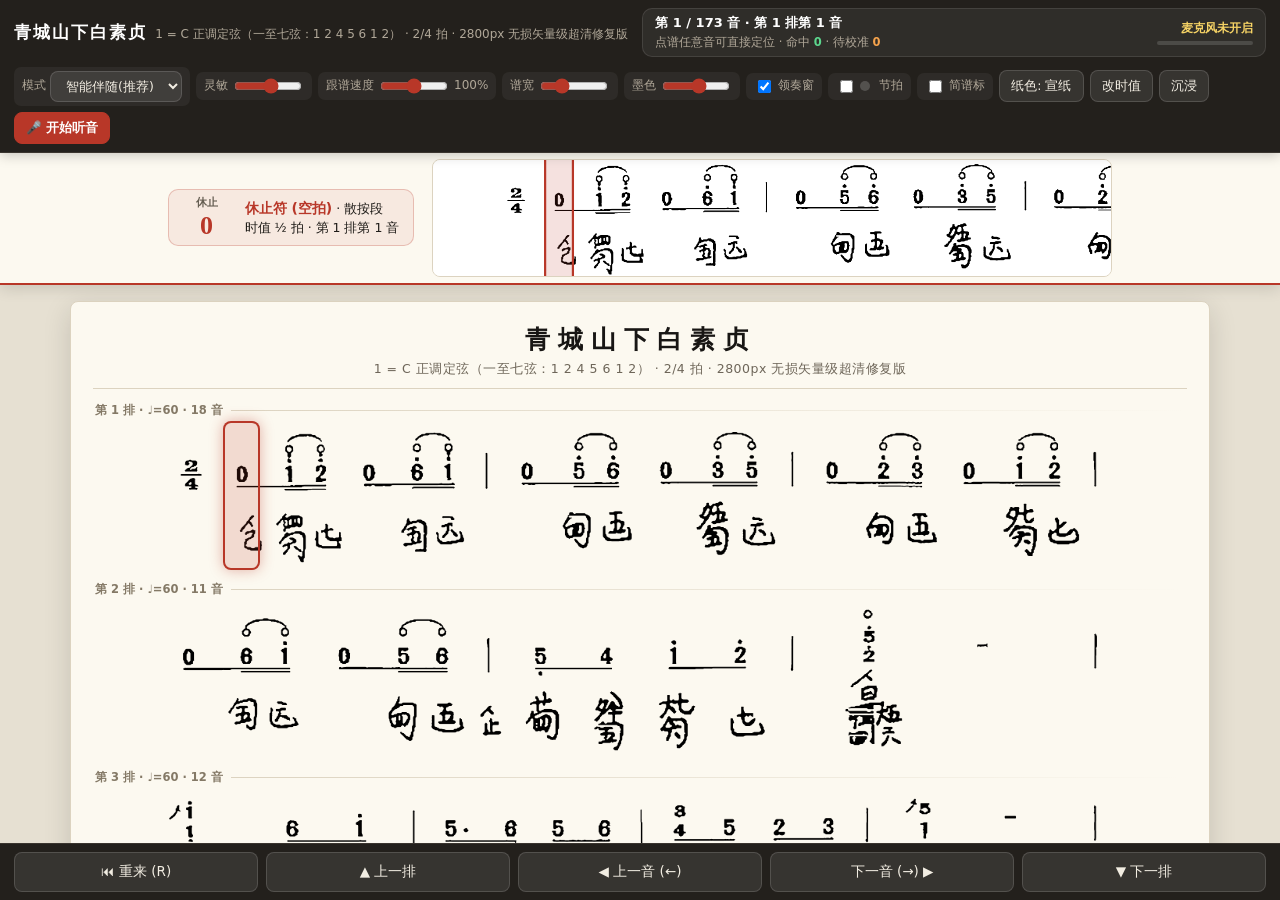
==== commit 158e8aa4: "重构：统一对谱精简页面模板 移除整曲模拟弹奏，保留单音试听，加入独立节拍器与麦克风防自激，并同步 Skill 说明和生成产物。  Co-authored-by: copilot-swe-agent[b" ====
--- a/program/模板/agron模板 · 青城山下白素贞.html
+++ b/program/模板/agron模板 · 青城山下白素贞.html
@@ -399,6 +399,20 @@
   font: 12.5px/1.65 ui-monospace, Consolas, monospace;
 }
 .hint { font-size: 12px; color: var(--bar-muted); }
+@media (max-width: 768px) {
+  nav.botbar {
+    display: grid;
+    grid-template-columns: repeat(5, minmax(0, 1fr));
+    gap: 6px;
+    padding: 6px;
+  }
+  nav.botbar button {
+    min-width: 0;
+    min-height: 46px;
+    padding: 6px;
+    font-size: 12px;
+  }
+}
 </style>
 </head>
 <body>
@@ -429,7 +443,7 @@
       </select>
     </label>
     <label>灵敏<input id="sens" type="range" min="1" max="10" value="6"></label>
-    <label>速度<input id="spd" type="range" min="40" max="160" value="100"><span id="spdVal">100%</span></label>
+    <label>跟谱速度<input id="spd" type="range" min="40" max="160" value="100"><span id="spdVal">100%</span></label>
     <label>谱宽<input id="zoom" type="range" min="70" max="180" value="100"></label>
     <label>墨色<input id="ink" type="range" min="1" max="10" value="6"></label>
     <label><input type="checkbox" id="hudCk" checked> 领奏窗</label>
@@ -466,13 +480,11 @@
   <button id="rstBtn">⏮ 重来 (R)</button>
   <button id="prevRowBtn">▲ 上一排</button>
   <button id="prevBtn">◀ 上一音 (←)</button>
-  <button id="playBtn" class="pri">▶ 模拟弹奏 (Space)</button>
   <button id="nextBtn">下一音 (→) ▶</button>
   <button id="nextRowBtn">▼ 下一排</button>
 </nav>
 
 <div id="immBar">
-  <button id="immPlayBtn" class="pri">▶ 弹奏</button>
   <button id="immMicBtn">🎤 听音</button>
   <button id="immExitBtn">退出沉浸</button>
 </div>
@@ -489,9 +501,9 @@
 </dialog>
 
 <script>
-const IMGS = ["iVBORw0KGgoAAAANSUhEUgAACvAAAAF9BAMAAAAqjaCXAAAAMFBMVEX////u7u7d3d3MzMy7u7uqqqqZmZmIiIh3d3dmZmZVVVVEREQzMzMiIiIREREAAABvgLxBAABwiklEQVR42u1deWAU5fl+vt1cHJpZPLnqEjxRMBhbq1YMFduqFeKBrVUhtpZ6Arb9qT1sYm0rPTTRtlasNWhrtaIGj6oVNWhvBRc8alXCpoqiBfabVIRc+72/[base64]/0sdnJv1xa7uXB+s/SwuIKfThRdUCAOGpDRoi+rbflP7O2ucM6yd1RwkM139WXNuglWzyYeQXEykGZf4/WtqS72mSkjBQ6+XRLk6efHPsqrHkN1Z5OL4E/5gf9Px4v5e4Z/7CxMDIK3ztRESRSCQSichIJEJERK+W8gudS6l43cMXyaHW7FuDNVaCemtLfGP5W5LW4N9eZ95Dk4arvs6mhtLefjdYG458SoDuXeWhwR3yDdSMm5nuX17s2nZpSW67a2b6zxz815G13Z58n7J7taMt/ZZM5TZg/nl7aNslJarv+n80RU/eWKQHNoa2/7jLo7vmW7ViytRktyat7fr395h4Sxaznkv+c99+3jlM4qVaALoGEm/[base64]/0dt3OAzpbroniYvDO/GrwMgGQbolyvi2u99QUAcBYB+vqS05vv43wY0ANsHKbRiSgBAZNP/rfHUeCe8CyASVlcNHlbl37RxGvTqXywutU3vWzlzCkBCUjhpCYxrXKoftHqMqO44I2DYQqBCie8xEwCF1XyWeksN/hCRigu8dGubIqIIEfV6YXjTiIh6j5oSCASSbgcRCAQCpylSsr+0/DsVkkiSfGxKYBBqzldERLs8Jb+I9gjJ96YEtPTK0tQ7FcmBM1B6QTIRIvlaTcoyHPOsIiWJdnlsvJ8iUlKpL9ec9+bsxPGOu0BRhIheZiIrKRx48jkPKRlJCNTqQZUZL6ToZg+I41IS0YpMpBAiUvL9UkqjKutQRETRtOTqD5MiRf/10FXyiZ8pSdSY+YFySVIONJbUtt/nax1SEdFAMH10mVL0+FleGvBhUkaIaCeAlM1eJolIqoGrzmBTQ+mg6j3DkGumItD9H335iVU4tx7i47UA+iuKrhGuO1Jg6wPfzuTq2+/7+MSR4pF5KCmPjnpAf+OmtP966DfO1gC8Ot0rw618X9Or1754WZZHTvnhTC9slVxO/bP1AKIP6v9oG/yPh3wde5+pa6BbvOPmLHvrAIiNobTBRqdcKI4OAoge2MWCZKlYGToMo8KWwRf/Ph1EUt5ddI1QKYpml/+qSPWWzpTvTxFJ12V54FgipaKeEXmbVET9wG4btauIvLmE9v3hFJEUvTAzMV9AUlKPdwZ8gZL0r8x63b6SVEQ+zIRWKhf/TUa0wEB9mn8cL4ko+tTSItsXHaRJtBC9cGWJ3HS/DiuivqzP3EREtPUPQW+oRET0GhyYrVV/6dh7fCFJRI/Y7Tvyyl2y39PSJq/xAiKi6B8amdNKAqNJkqLH589O+68fP+dOktRX1PM0WtEHX7WjoFFEXpJOsmEuKfnfq+qzk/[base64]/M9RQOaFwReet3JMMoetPMeMDyiwZADC+5ikkXTXxZK5cx265fUH0QpCLybnT67hP7nCY56zvHDJ9DzJSLwOhIgjQDl5mKPtuzisHS6t5uon2nN8/CFJb3Q6CTirGiFyhaSU2l7oQeOiJPrwYnF2sBY5QW1sSUHS3OV6isRRc+paD6X6B0U3dij6C7HeybKHZk8j4mK3oOjDNcPirWakx0HK1SpEiDeCpKbnfvhlGoo/pCXPOL82UpVEvLWBOXYiFNGkbSRloVEKCK3ON5gqqSiqbG7Wngdil8Li6ZCVpBjNu0oAQOjX1IOx7hNflT8Id+UQ6RChSqFmD7RJslxbHpL8UXethz6rIhQYv0+hidRqZzWASmiCjnf8ZP7XlgCcx56Nxdx3wMCpFgXRA6mhl0oBeLNIdq1/JnII0Ue7/7rcsgePSzcx8TrcYxRstHho20DPF3Dgmdz0VsrPBCbPC2HZsJicWnYeMc7V6MA30lFJ7JxuTx84Gw+ZR7HaOcFDiZ8wNM1LKaGN3J52ieLLvGeJ0m9uPo6R89+dxMRNZTAKojVLBQyiody55GvYiZP13CgKic7dBmp2mJvESLpMDZ0FFGE6N0SWAV/Zy1vRUbR4PshzwEKHRn0WF1d0NGjHz/p6BuJ/lVbZGsUEUWUXOrIZSWJiP7o+UXY6wr6V12ds4ndq+5z9xaZpX11R59dVzfTWW+gmqO/s/bJIB80BiMBE4hIRV53GLpPRERbi3qKZhCpTc7yUKsUqbXSaaJhMaX4MBER/ddRKlio+NWXbopIUpHtTmw453d2SioNrYPBQOEqXEoVcZhCMUZFIhEiVbzcFQC+DqXOCCxWpOzpf7qiuwPHK5Jr4HmfsopEIo5WYQGpSKS4uegibDSfXePoUVKRSEQ18FljDA2HXHPDVRfZP+Y/Z/7VV199leb5wH0iUo5EqBlmV2VZzHoNpxNtNgy99ix1ouo3QsO9TryTzYld5STsWhKRGri1uMQriaSTTPMyZTQgllwohzE0lIWJyEH2xk3GYfJ4Af6Fkl64f6UkcmA1bKet99+27KGihu9bGTaLndgPmiI7ARxOXqjsY5eF/uYfVoacmE8mKRq4f2WoqOaTMqLoU884arEykUg9df9KWXSfLKPUcbqKRCL2dT+qDBVLfujtt2mSPRpwunKQvVapBmoB+EPynWLW8jDMhWUOMr0qpNppWFN6Pd/huUcD9ndQRtTfQaoR2FcW03xyAslH4Gt3kmTaJuUrAE4ojaC+3RoVjq7G455e++ItxakaLonI/[base64]/jmJaSut+eqBUpRRBah9ka5VKoeZTJ7lz/AL0k+AuxP9Gd4u93HUqPErb3R+mPmWR+tPvQA8TbZF3470fL+nFDUOAx7hEyvWpPcYP/6O82guuJ5q8aqaBAAZjkhXlUPAD6KlgQB+XZT4j3tzINuhfjOPbbmiLuEQECrKLwGeYomdq3BQDP82auEKB1jFwDvt9LxHtaxxO904wdacayDS4w8MWgt5f+ZoW80/r8Wuqe3fRdWOH10PZ4y16J4HKHQ2wUALzrYENVRTysbTLzGa9+sSwmIU+ptHrwE2DL186QXvvjGbJ3OA/ArnQ6yO/WP6wC+i24PexXKj7TYq2tHo93D0hPbMwhjPnV7Mq3FgcYPU+H19HLrXcL2HK17YBFUwn+z3+weuayZeLNi/[base64]/V9rJ/ukoDgOud6Jh5w61d4l4NqGzQbG+K11qpqgHw/Vwv6oid4Bsm8doH9Wl15hnYWsTh+gEA37TnKT/8zQCwX4mZHHYzhGQjgHLbKNk9zJaL0+mVQg/xRDMy6WP0n+xXJw2YoUKe7vTXJo0I0gUO0tHGGPl6o6i4sclzif65bFkHyYedFDLrW7bsN+S4O2mRG+m0SdtxzjPjE+cVMUJulNG9sspB6lolUS8AXwe3ePc08VLQjBXLTrxjzYjSHMqmF5x4zcBFP3k6gPEIoueM4DfVaH/eVL8GNBG9XMwh70FGeQkHnYYrreISW7y975dIegeACNm/0yyiu4wO96uK2K2A7gKwxEHivGgh2QxMUtzivQSIt0w6Jt6Cl8c70jTZ7mFHvGEjgPEIbze59UkamB0InK4c1O3zh0n+NnAoFbln/R4kiZR00uu03ORoYym8i4mkomeMC5zmoGP6JEUDFwbGXUZFDE0eqyh6fWA/SQ5aqVVI6pmyd0iSEfrL8CTCBvGiQ9bbnD2LeHcWXuJdDwCYYSvxyucMsvJ2ys4SItXZ6aw/zjwiikgq8hmqMqoC9zsYhLjTkHgf9fi+9xm1E51MbJkkUp2binr7jVLmRtjg4OF2SdslEXG/yxIg3jbHxLur8EVldpkttrPbRP3GVpuuyNM2XlRShIiI3nOmYkpSstjlJ6aer1T/WY4ic32nkCT5V8+f+SVSEZFyslWaJBFRpJip6KJdKkkOyxy3mK92HdObh00NZiWNdhviHRtLXu0tfFEZ+kFdXd0pRDvs6pDSv0/6eMjz9fCaiEg6U8bLyBuVLn1hchzC3UKloOSOMSbWSSGZ6UbLOWot4nBHmRvhOWcLoCJEdzO7wcvFQhrM6Ibsiu9kU+ia5KQU8/BiuiKKRCJEMvuuEx2GJdLw6noYFes6N5F01pnlSysf6Hxx5X1FJ7JPbXV8mVWsfOr73t/5vp+uXrupM/K+k9vvAalo49q/F/Wgfmft2nVr1250kpN5/MZ1ktQTbGjwMMpMj0kV2VSemksDQQCiLVpf6DH6QxGjLKSdjXGCIkWKzIJ/[base64]/BI5HU4c1Xb54AyvIfv2WhcjLwL9d++j91xBYRJqDfbPngBEalbzy7S4tTVBZ0G3bClofRQRpKXDUXO5StqvNzuhyVERA6yIvxhKmLvE2eoypl4fTfwNe8BjFKykWehuKqvLJIZcXed8NsJwD/tn4uu0LFtxPlAJlxzM5+54mMvoa3nWSgqgprG9XgLiQEBoMvBg10a9oX3iyrrwVw+UaezV8cDGOfxKsoMJt5iovIWb4+Pcq79HGZLgxcQ4aLdTLyMzLgs6Onh9WwAxuTkItjEa+oFbOMpYOJlZMb/vJ3Boz4P3NoFV63LwcH7KK69i7E77hkmXgcMRXt63AWyRVfNue3Q4ui4+zlvQF++1gOBVuKS5SsbnQ74x8uvzPX3R7uK8FKHPXW94/f/1m31pXRWf/YX5iuUQiDvGjhqFiZf9fpNL3PsBLuH+l8xxtnuPDBvgRdqT5xAzmMJm4gGclYjOpzUZxz2UpeO+2QcQWZZ1NLAKMq9A8gSoufAKByqFDlr6dVB5Pn0ohIh3lGK6h3ndEsPVFtrl+S09UiZlCRbc2+6WnAj1gnKcZZjZVjKzcVeg4DTWmoQbU6rjjLxFg/[base64]/KI55zjRzcUy4Eeen3DffYD46C5nD3dpgPb1Io84Fw+k7iqeuvBQzj3/XkjuOO0AOEx0AoIANO9LSbs92r1eOVy0UcSRiyn3Wg3FkHhHqxy08SZXmvuwi1vSsalhoiLKvT9U4SXeMnIs8aKj6BKvX0qHHeKs8isbwBKv1/EHrxNvgx6gcs3JYQJ0zzcLOFAAQLkzbTyoA6LY+QVqlQba29mzW/4D4Gc5f4Wme/jAF1/iLavWnAed6wB0neN4vU5rte0Op+iahuKMkNYDiDrYSVEBaF1en/DtBAADuvND9GCxh/xTHWK7Q5JeAvS15tWaMXzmE4em6OIn2URFDjfASwSgg1V5j6PcaTf0E4oWUdrmrHJliZga/KEIKXJo452gpPJAu/qPL7rG6SB85yyqz73bdeHjeNsdm098YSJVZHvcYkWOY8TKwpL6NI5q8DhOJ2eVEfcJR4oVUTqyiBcTc+jIKdqIBkb+5U+FJ94JjpNCyohI9Re9H7jzrIgTVO5FzXdH4i1qwym/JPWUgxXdN1S8Br7tDom3Mufm7kUhXvGbTZ2ORzm+c/vIz/+sVIUnXty4SToLTBd3RiJFb/D++Rz2gT/cCyZee1yxrQHFzVyzd4GKdiKiaBBFcqqrXkfd6qV9204PJFD4aqY4f7imRtsN0ieLQLxi6tEOZ9Z/[base64]/6h2ve4VUP7BZ+oBZ5ysDfLfhAx12lcb0sup2/TATU5bX1x9X1dYAwn2hrePnL3edsOSfQOypc/S0TkopzeMNw4HQ49V+VXX/3j60fa/O8eEm9779A+XyGJ6F1HxYNjyC2QNJSjxDuGXgVjWNEi/7P7vKxfmlXIy8LFIl5McGZqGJlwQ7y+Qhq6xZeGftlNI/rtkH7BXCJnUaQt0uLdHLM+QpRbkkhLRF0JxrBKvMUh3jIUzcChARhYsVQrUrrrlrYG3ML7zvma3XHI8UP4+OVzTWVcBP9vjX3LmZM+TZ/tUte43xinNXfNAc7bT/97i9tfUXEXAIgHnl5mZ2haE8teETl288nNklS5FPjZKbqYeJzbd/JdUwtB+OAKJ31/an3BiD7wpaFsmm/VAlsvG8q+8y2b4vB1P/l1BCTw38tzqxyA3cqibaXPzCDn9TaHGb66o8ASr2OMpqGk8JbHlXEHCaujiBQR0fPuv7DD+jb3yS9LrF9ha22YEX+53nxWJ7NG5D6u/HRTMHcgxh9uflkzhtY7aWi/AdOdVjevsNSOxhyV7//sZsSrrgMwpnjEWwJCZk2Nw5QDUXNUfolXTG0j+Zr7nIZyFaMm+bZT1V31H6UNxYtARKRchwKWy5j5oN458e7KI/FWWgNyTbyVUhJFIiRfm+Kg8oGSFCHZU+N6A39SSiKSve6NVOLAkCTphHj3DSlSEUkkc1oCP+1OxGvIPzusdh1MvOnx3c7Ozs67nSXjbm/MK/FevomIaPs/3R4hEY5z0yon5ndTtPuH2y8ME9H2MBGRWzm9iYii64jIPivwxMIQb0wEJ7fEOy92/220q+0xVxGpCBHR9sdcfts06+p63n2WedihgO8LxddgKRNv5q6HpNRSAGOJiIoWJgvvN0KmaL2zblMb8km8Fdaedls/QSScixW2adoy/vBdrtsMUf/MfTocfF2WV46eEVjgpClqgnMtn6aGDul0CjNeJpKI7vkeOXindkn09ZrTVM7mkwQuNGleue4Wa1zBThJHKxSRil7VIYnky2DiRaZyWsqw8c7yQAUkOx742hmuP7v3/Pnz558F9yXxiGSf7dn0tUdybDaVK/EusY4Q/TH/xDshbpagSL/mWlzdYHS96HN36lsMnaxMSluSShTn80m88Tl0+U5oIVL9WrkD4hVhUj2ACEnXnUBGxdZRvgKXlUSlU+ItV0RyMyYpctwYejckXnzxDoo2WLJCTjcUilDNMOq2mE/5JiIi1ToEgZeIXnHkMWnOI/H6wpJIrSPnbVjSEu+fli8PkX2n4SVERAPLl9/hPtTQT0TUati0cisflGQN2wAjRvcd227E0T8sX758+fLlt38/[base64]/d964dD+PJDli+3DUb3/3j5g0REb97W6MaFHLP83TyUT9Ofsz54be4ehVyJt8yoKDTavSNUhEwKvZPUXQ6U/B7AdAA0w50tK068rvKG400hm6St4XahXFUA4m0jItpsKA9yqdvj9h/LgPuq7e33DgCc6JZ4R5lxa0uIyKUx0bnEW2nNiT/HPbp7Eu9ERbL/q67DQxcQ3YyhZM/Zruhcy7RJLkSMeWSFNLnp1dpCRE9cLKVdNtQoI+Q1r8RbZYh/oo3IJcWIkDlCv73Ju8mi2yqV63tZGKOGSrx+aRHvQvvFP5HW5J94yyxX6xFERG/DncBrzEaHtItJ67BUk8luiXceEdGrwEJydXoAwNfhlHhnWD56ES4N4i1qs8uyx7pR/[base64]/LADt0zbsd6QGYJMOoPpczVVlsV8eT6423g2A6O/G4xsAVB+W5btV/nl3f+t+6tWtRFo3NOZ0nYI6DOtT/282dbkrz3alPlQOIR3QAlanefv99OLqp19c/STynGevPwggut4llZEAEABwKwCobAKPiE1awC1tagD1rwHWDaHOR09rLqnXOgCRKxuUSj/4YUSF7D+qBgAWboC7VEIX1k2rNpnx0VYH2tJfa44lIhcJsx1GEEDI3pORIULpIwD7hG0yPH3n5d3Ga/g4Nph+9Y/cmhpecV6r+TkrIe/AkBtnnuH/t0wN77gMAIiGe42R27qyYnuxNY+mhnhL0zaXkQajlOEx80uy+w1lZIWfLHHryWsx00l8IRcTk2QdcWBqmEdkFJWvytHGK0JyNzM17HXybdrrL20CUNEadvH5KTlLUgk47URD77UxNQQB0Hmb/r5CB6grx++YVg9AdWGJBvhzLZMV+7atS23EG/X7Vfm+tCVg6Pw+DUDE7a+ZdtHJ8+fMmWn7WDC2wrRp47ldbr4qcUZof1ejvaL6m6dX3DNnzpdqIaI2z44zDRPy0rOD8DCS9tHttiJrCEBZc9xC4dJesBDAxS4/[base64]/1EZxJv+er777/SDL/OSUIvlsRbNCwmko8CAPxh2Zj758vDpPq0abmnxxtpLko6KdK0xExFmusiIsYviUj1WMeywS3xVijbYNa2QhDvZkuFf9k18UoVkbYWB1/YCDYVF5D7Ms2TzCk3iPdDt+qglETSnuT2JyKSrx1LpHIshlZY4k2cYge5zce9EUSZJEUPDwPxNroc66zces1WqRxtS77w7mVqmHazTntcgH2uWbbs10E3lvdvByH69H+tAlB1Xa4fjv7HcB6Im/NngFc6APEmgBVwYajQLM1woBuozq47XVGABdN/NnS9rFoENNDh2blGaADK//Stp+/WL7uh3uU3bSdgYFVSPICrl9YADfr9No99DQDted7fV0AQSgEaIOwFiX/s/NOy+zWIgSVD+7ZxheQzAejPgE0N2e7cPkOuc3Ud+qVxs01UrkTegy428t4/cmZqcCPxGsp1LQzXS66F/HzSUpnK71u06CuwD1XPs8Srai2X3xAk3jeWddiK7/6ECjmui+mOVcY4y8idSpQgfDvYnqcrUvSokZY3UAISb4XD/WKczg9cJpa2WTM/o4AS72Qi1R/MrQPFht1I4j31AECUnXFYw1DjOT7oNqNkcsNbt53mtNfnUKK1qHe9yxc8TANE+XWA/1f33X77b5yFZ3octMdnr/ksoDkqMSx1AKhsdvdV1wvgpoK92OP/gdhyOrBlBeBv9f5CfA7Qd7U60vR04AaXKTOxK2VT4d5M3AJ0/z4n7XKNht2HeMt+KwCIB/9m6j1BuFLkAQx0AUK5GMKWLoehiAMwYh/dELDY5jq1BADw3dWrX/zyeg0jABrQ/a8u9LUmxKNkQ6AagOmkzhnjlwLuEtYyGRyyInr+pjePA4AmAJd6frnK7wKqL3XwYFCD5noe4/[base64]/fCoESDyCoHA410AeludJCrSnqc+8/jDOoCfu/m297uHxRRDpqx7/IV2T27SSygV6rpu0i53tGc1APjhTFffotYXfiLGn6jRmKZcT2Zg9+ky3PvsnjqAcYbBQBwwNLcpubo9/mtvGqbv3hV+HMAiXQP6hrSPuutX5DS4hLFNe/rVWSVPvAOXnbHtEgBA21L8yNa+KF7rAi7fDNA0NznDA61LEy+r7W431k8vBA4Mwnd7aH3uqS9eRVUDsGWNozW7EHvNxLTVZ69x8z1dBZcXxD3dmrgXDCep4C6T6UXIjNdrJ6JordtK1zsdBHWZLVea3Y4Qkx1VM0eabrDKqG+2y7G/G16NakCC3zl7CKlfWisq2t0EQAMAppsV242ohreHMt79yHmp/rG5ppYXI6qhyUH3zvhqtLte8Vgc76hCRTVMUEbgfE7Yg/6H3SeqITl6biiypA7A97shVGqyt/GJoAYMNA/tjafldjk8maDsFaD8WGFvXXtvy671AOgKwI3jFUAnQcSPuqtKXp+7yihf/8EKHdUHZ310n0WLFtWWyuyPb4bY5ViEjX4JoANL483893RD3AeuTlYQdOkATavNp9XVFwRoqH3h/pcbcfevB4CtP34IgCjDyALZKkOdQzIRGCXbLhqSgb3iiR/f0WDFG4msx8T31PLly58oZtmFXD73e4Auc/Dgx80rcFWx7JE54/h6DX1LwcRbEDykAcJNxIHzJKPDcno6k9HiqBwvFAB0zjVnLwDgbwZ2G+L1UUwHoiF9w/jgUEjKTxC/iGk9WX+DrxagvQs8hW4PbvmJwGsrHFw8999t/NAKUX5zKewqcbMOXK0z8RYGr+suHRqO80h9vwWgbx/qQHOvwEZ9a0D3dAH4tlbiq+T/yf333+fMaKC6hykCyVc/lEDSAWFEhToZcReAARQqHNpgmajLX7CfgH6jg+d+HDz/T/WAkf4wtNjkAlnKJtRq6G0FE29OqHO7tAMrdHfndC+n+6H8SADVi4f4gnp7bs8HTVuoagVQ3ljixDvt/+bP/4IzuWlg7uDSnO4Q++RGl6U2uq+EU4eFUIXRE86w/vAll+f9btvKH8ZN2aiLz9xife2OISnwBxYkyE78TgddXDInouDmm7JfjRl84Zb9aGZk4zXuWgCtcrkpanKqu1Gxaqjpsityz/shAHiodQSUyQ+QsE8AM/G3rmCCkKQPg7Df4la81JxbpfOPfl0DrOi6Xe72o//2elNCt71MgtADw+L+9t0FkNumdM5xXD2wawWYeDPNz0U4N+3RnDp9oqtf6LYu98xclILqM4f42qInt73ri7mYIoBh8S0uRHD9ECimE4DW4ezZ6JoGLRif+RVDkHiFjwQoumJIiWtBXaOsir1a0WxGnozLZ7kr1dwKlD0yCwgCL7r7Hd/9skPVn3RA22H9qXrNECzRE2oB8V6+RYdpj7lUbXYXU8OFMhP2K6wh0/[base64]/2hB++fI3VINJF0Is56YfXAtXZUyv7W5dq/rtnoWqpW5p3hD5dg9jxeMuxrn/DMmMvLvvwQYgDumxLAwXMvSf+6VayEb84AhqA6Ko8b9GKIwFg1P91AcC2DjAGnYaNT61cm4IX71+9evXTt7jLCzvRRbVbABijnOX/[base64]/CXb0wc7L3k7YNl9olES1FmRzCiZ1ARCQVEUmXCcMTFFF/EIcrss9DnU5E8s+H5t6MOjfi7SAiipB020auUpm8S/T7dptV8IeN3evrcHt1TSIikq/6w2Rt5fwTr1lE/2Em3nwhRrw+ad+4z32tBmCxXceE7ATyilV8wAXxGmLNWHspM98dKFChiIjekkQk3UVKirAxxOPC9t2+2iQRDSx/lshF6r31ffE+Fm7LNLYT0VsrpZMG8ZMUEalwro0WcyXelvhLuZJByxPFQtvuK5LoXeB014tgtBJRLxGR2oVCSrw5NV1j4nVHvKOUg27BmZrr2BNvuXRf32OJJNVrncra3E0NRuObWfZS5uh8E29ZQjueRvfrtcv4RXaTPlHFvk66rsjTYf4O+arb37C/JT8p23cul9KSrx/JI/EebkqsFHFHhWXxVYxIZSOtzCJSqr5MSqId7iawLb6Mz+ebeCcn8q7ayUVy8o7PCEB8ADf1Qp3wxbnV7oMYdSPJ/6RuV9FbACqCgP8ugM5DcXv/0JArGpGuA1XfOLca9iUY3ntYi5XlnevepKUDAFW79qe/36qBpA6InXY6T/9SDdAEgDEL8rgM/7L64QaeHOqvCmh2SfA6ILpv/Xa1Bjzt7jvWx4PYF+SbBgLuslIZriXeFulWCnNQXK/iGXsDazbJjWjA+B7Vr7kRF54DTnCgvpbJXE0AOUq8ImQJL0oF3U3GkrhAYmu6Gb/OkpRecb1BzjcbVb7nfo/tv46IqLNzo72xonxdZ2fn9s7OjTlWNchN4sXxm4xFeDOIITnXiOz9lpWbzOc6XX6boeoREZF7gRfznNnpJipTkCcikpvZ1GB7pANDJN52l5YGgxBtjEEnEhn0526MHUQqKMKutt4EIqJ+zR+WDnrtLsi14G+OxIvTrTMk33U5GeUdipSMEMle+zto3PGKXF1XCZM/9SZFiv4dHMLmHHdsZNsvamqc9IgbV1NTU+Ps0SEQL2oWK1IDn3b5UqNUkkJu89XjFiuKSPmXGrdT6DPNPU5WHNns2rLB2XcpUzaI1jPxZsfRX3x67ZPBIRPvLtfEu97ewUA0cPacOXNOPgMuan4T/fFLLhmknYjk365QTt6vgojUlXkkXr8kZTiNXXcUKwvnYCQ2G6s/N5TN5Q8R9Q4xhubAYH4PQK7Ei/KhyI+jKBfiNXxxagiFhiea39Q8hBlqcegfnUhEtP3FdZ2dMkcZpDjEW9RSmxOeCgB4dPpQMqpqh1SgRHcS++a/XwfE2IO6cv3tWwGceioAsSV3y2hrA6AdeyyAblvnhgLQ/YOW/K1U9JRvnlQNoW38k+tI+IHPXQ/fnjr+u8LBw+qU7wNQ1wxpzJ/7Od07xKQcz+Wg9n/pDPez0vubj8XnY1yPnZOj/9QLxZT317sf7HvfqQWArUMh3h9/KiwmrnL2Xdvu2OTTsPc3bgDDRuZUbuVVESKigaARwvqRa4l3gyPDpHQZllRpBk0q5UJOnKwiREqSInvNaWKu9tBcJV4Ah4Zp2y813rTFlXiBEijQCO/F/bOpIdWM6TZYpV0S0RvXdOQatpdMvDsce4TIeZ+qwXGT7w5JL7RXLZsiRP3B/BIvDvnVTGbK0iZeBhOvmZTpuhXh9LijQK5CnqIahki8okMREck+N6dLfOEOkkTyg/+zv/MXkNp+HfJMvAwmXibeEQDLx/qyy7wYaXbhVQNB5J14lSu30ngjbqfe3QSJ8536ovzLTsrNn87Ey8TL2D2JV1h1TFwmJy2IkeIj7gPSeuw6YceMvOoNN/R+YyQS2X632ynyPRiJvJ6f3cbEy8TL2C2Jd4waGvH6w2aUYI8783uFsg/zsgIRif5xkiux2ldXV3eU+zny1dVpTLxMvIwRR7xFCycTv+geGqdEFxpRntrN7kKGygQghE01aGOI2p9W/sbdINW6Ib3jED9e8hinuS0rPieiA0IjHRBaoJD7eva38/SbfTe8ENYRACSAgEyfMZut/0WmzyTtuBDEUSoETNVUyOyu7XMbrhm0Fk9MseuUlG7cIuCSIfb6YA24EHoGHL5QgIbEvX97QAOAgWZ3H+9/QMO47PG1dPldYQB443IwioCqF7Vtx7i6VqtWSwD6FOO/hR11X3N+fu/4qxAR5NNktlIFkcyiBInk/nVpCXD7bTdd+nW18plDvqKp+y6H+Om+C3wrK053t3yrV256QAfgu/3TCd+Vdj3SvZT7hds12vN7WxTri9vrNfz8ttcAvDIDxevBaHOsA3JkUtoe3Tv29MhQDrrKilJ781IdGDcFwEEX9V/SBXHTUuAxV4d+1hqRXZrK44l6+8gcTA3B2eudv5NeANGdumJ0Rz9qP+4W9bVRt6ipbvQOcWcj8I9LQ/BfdrO7sbg+fHuU5/Ds/z7cczci3vHvAb1Vvu1aUYl3ZMH/jdv1/BDvQbOBgKbHGSyQqj+6Rvf8YOznN1dp+skmDW9tqy7/sq4RznQTLDhjvTAObmB4+hTngrsa80O8EzdDBkg3Jl8GkhV1U3yVaQ0IRhej2EMWrcX/KBPlYBKkB2TA+AYpNOi42Y0Qf/ojUmiI3qF/YnbSaGU6WTtlkUgf0sL1jPI88RbJ1CB+D9DFhT8UI4xpL/pnwrEVdzSedmJevqfihTwuE8X2AB18lXU2A7TPVYCuobva1Ve/0V0tTAWctBfNupzdJ21bn//9Fs2TpQFbflr36VhRqWTejZWaCmSRrlLrUQXS/gjq1kQAAQQ2llUH9ABJUS1cpQ1/XQ8A5P8akCypBxzkp4mArqF6tUuxkB4H23jTY9qJwK4VTJ1Dge+cRbM/+KSlBB505t6N8rja9fn4pv00QypKKyIN+Q7W4l0j4mdTSOOI7jH/GTe/tPeT/9CAN649+AcQWz5jCepHb+sq4fVWV/nO/Z26+H/zT9JA4XEJVCXebz7H0Bv++edb03wyMg4ABr5zSn2cXEHr/hPLRNx2hzFF/jOerviFRmGgBq+fOuZVXYMIAO+7ylDSNACC9FQB94lHvjr4+ktRnwZu/gbww2tH8OktjqnBty6oYUMtfNs14J2PjdC53e96c4PpNVMim9LNNI0b51oEo//NhAxs/4+pY07VAODdSfkwNUz+j4gphKQXLkZAAo8udPnZ4x+lJy/TccoPD/jKKu9ukVxMDQBwZ9kCiAO/Qk+t33vRWbGto+asj5karohlMG5/xrxwtv3msMeA6FdXVb2nrt71C2DbNc9fpL3wbNy1nWgFP/+Ka9YDB8/9qS6erQeFaqr/ea6r+2pxsyXfJl3T/Yek3UGfmG0OZd3eQfHpX971m4b3pxVkCXYrG2/lLgG8fCQqe3I0yJQU2hvy+/upW0swnkkEQNHyfBBv+QtHdlf/qf2YMzXja6uFBG38zXAwMIWRFD4W0eM9OMIS9Izr33z0ns8CwF4zvNzrO1fi9UeRpmTltkSD00nWTxsT6PJoDRu7gAPHrseBwaR/yYa9ZyPy7Jw9H3QpXX0aAAKiWk8iXidfrunwfXqtzsQ73KjoBdB/LH3+OgD0zTUvFUver9YTjU5CExkFUN+sG3O14sTqs8tMngLqHmab40BeiBd7vxj8+WKIg+6bUt25fo6GXYfrBY4VKDymulwaymUzh2qndIGR6czNBL3km0kv+WbmbQWwx/+KonIXkXgtbysIv1tQlGGIXx95axsO+13siAUyEy/oqBztp5U9Cd7nRN5N1NaH4F2UkEAgEFMWIzrw/ufzE0522J3HAoB/NjZ2ffIH1T9cNcSmWA7dbkU89OVuG96or6xw/nBYO2MNE2xGY8XNUA/sM1s9sM/snPZNTnQy+e0de+w2xDvqIwGQLgxnpq6pkwq3/cQUCiMgIYLhiZsR/czbK2sdnXVx11I3Ei8J6D3HQ3y3MSG4x7px6Kp2B06nLLREImbcg8zB6ZVzHK+m5xD9PBIw9n96/uN4/dtwXWsBX2rv2qxGHwpD1AS07SEA2Gumera4SyA2VUNokELLzZkr9syFTuau6hm920Q1kEgMb9Hg+/2EXH/FuTNctrs9+Ex6asOct8L7Njx9jF7tf7q7Oi5DBrK1gMtVJxxY0Qg8dXAQ2pWbgMtixCs+uMWs9Cj+emOp8JA+xLh231fdifbiqB+tL9IWdWvCfs7lfZZ/+FdnqwwhA9t/jX3PENr2lV2Ab1GQlncZ1ritdxZp0wUtXSm3tdDvmZjDDhO7UVSD+PYMHZi650f1ALB63LgJVe6MFcPA/0lqYkdGehBjc05e3fd6bPtpxfXY9h0A4mJr06sfdx3zZQDA9p/ou0vm2oK73H7ykXlFmaGyN5WrxRHBs3IQt1quOLCrcO9U2ePuc9FCDjIBp68IGzqqzOmuHzclF3/9qJ1F2WHFbQZStQtAbxX2np6r63nMh/rwhJAm+reevL3dxg83UlBoV65/G7ldo5dPLM4U7RV1R7y1oVzo/fT2Ar6S7+pgFinkw4s0XcNbDwX2PlNC7PmA7psTNFPcCmoPSRjvDEPbOXAgJ+L3ze/NxQdx8ov6bke87uN4R380nOOg8DgN9MRpXuLGw24J5O5u++Uqb0q8bmUtABeuAAMFiuPQ9O1d8H3n+6AffA846Oraf7ZVH/ZzXoORRrz+bRrgyqnou8pttI8et65tAuD7WBdAzxwYRPQhLy1M2VtBF5/aOQYOUyJ2ji3oDbtykstw2m0/40NacFL4WvDNBLPuF2Z8h+dkJBGvCI7/K4D+Y/QwL0QqFre6UYBGVzmtdNVb2LQV3546rymD4QVcGzH7mW1fWuivDgQ8Xp1HhMgNNjv89TPoI95/DMbuKPH6tmskjNiCzZO9NCUaAAwqohAprFj+3c//LHcZ8cB/r3H2YMXfHmvmzc9g7J7Ea/1Y6KS9j0/RshT9qk0XaQY1Zz1vFwaDgVJu/QOo1sWdXQAwteamwn6z//6gi0/VMvEyGIySd675p5tUVlfgno7ioRNtqgrQi/9J/evoJeweYjAYIyCcDEVsPJQR/[base64]/0znJiIi2szTwmAwGHmDnxTVmz9PIgNqQOOJYQwrfDwFDEbCgSBBXQBw0PwvPKobfyc+XMoTU1wceM5VfPkxGCMW5UQqCKBCUhyylSemuHpIiOgRngYGY6SigojqAcwlUgb3SqJokCemuMQrSe7gaWAwRjLxtgLlMkHiVa/xvBQXIkT0HNjGy2BgpJoagLOAY7WYSfHecz5zGs9LcUHrgTBPA4MxUtFGRNEvHxSWRI99TxGpHp4TbyzLCp4FBmOEYoJhW5BE1IOykGF3YDDxMhiMPB7wmGk3Wg9MINrCc8LEmweU8ZoyGBZObYz9uGsN8N6a2uU8KUXA/Mg6Hf7ZALatH5lvyMTLYFiY8Mf4z2sBYE1tF89K4VF1P/31BLGyHkD0IB2cucZgjGTcQwAgAQBdAKCjgWcFRcjbFsfVTzsjEAgE9m4EEy+DMZJRVi8AIAAAukG82imcqVoU/O+BxwAAej0TL4OBkV+4RD0NAGPNaIYKLtNQeEwV0PYKAgC0ABMvg4ER345FzT9nLoDHTdOiPpvnpeCkdBcAMv8QYucagzHiQX0P4SkSaDH/rLGpoeA4vjbelCweRRYE4L8tiD9yZDWDMZJQSUT0DlBmVigDFhK9zPNSaLQn1MkYgBXHuxnAAiL6iCVeBmOkQV9nCFqmvAtM4TkpNLoSNZDYTxO+suFz1+salTPxMhgjDXs2J7beDupaJc9JwS8/DdgewoHBpL8Vv+7WoEGU1a/hKWIwRpap4XkAVcqswFsWJqLv88QUGE1EPUGzFn1/vHaRJMME8S5LvAxGHvfml43/D9xZwC9dDOAcYQi9vp8EAXz34Jd00K95PQqGoF79xS6gb0WjZmkfGgANGgDQvjxDDEbe4Ouw6pAXKntsjKIBDSiTRLIRwOlWBwoiepgXpGALL2knAGAeWV5OEU7ow/QuTxGDkbfjd23sqL1XoK9sMTTb0YqIXgUOCcs48/YHS31CRam8wUSiVQCAuURmqzWzWqdRNq6WTQ0Mhu15v6Qe/708p4+UP6F0HDhTt0Joxzc3F2KkVUtBUQDjBIDDX3j7JC2u5mLH3bNKfCFO+81+pbFhfgd9VfyPn39Khzja+BcJAK+t50PFYNjSGRGp+pw+MpeSId8pyEinK6K7AEyiNFA7S3wd/OESqeleqaz9krIP5N/mzJkzpw4cTsZg2OJgEuj+xRFATfzvItlL/aX+q1aYBrMBQQMLkRhNliiHUYmvw3kH4NLWrlwkz+QI5kihyjPuKwbvAACgsafqnDJc2vD98hJmxAJhpgC06sYVp90S/7uBY7IeoU3xH1UIQODnBRnpFIi+WHWyhCGsPwoAIiV+0O8CyutX5HBGVibbUj84rkCWhluA/nTWhO7ndT5NJY6JdBdPQoGwhIhI7vqETNQas0//aBVT8C8MBAKBwiSPiQ6idwAjZtRIV32AiNQZgQvMVOJSxmhF9H4udSdOT7G1GJHNBRgoETUjjamhn6tmlLzAG4r08iwUknhjLmnz5/7/y+aarog9t6tw4zz5u0TyZQDj49eD6JC0EygbAcQ7iYgac3j+OJLJNu4c7fSur792qfrT2vrfBlcnK3FMOFIw8RYK9boGgJIsp6LsJ//[base64]/Nlvu87K8/Zqo4/l3/tdk/OrCisXBWvWknIgD9AQCHksDrOp4U762Iedc1QJS2c21UI0DAvtcbf/x3i83zSlgBzLFc3WlLWwsSWgKI+6qMn0E96wHgvxe8LLgQumf31g9w9oNdDh68FXjD+MSv4n85cR6zZB5Qpf3eUHC1xIvNd00t/N95xkZ3Xa8VuvsEAN/[base64]/nHPy2YMm1heWRLTDQ8SL9njgamOidrTB0NMdEG9ZmPrOnjNnzpxPe26fWBU2ZVzyjah7HFxHFvHCX6CXKjNXQb7fTiSfQxrizVqt4eiT65kMC61MOQp4EQm1/mLYulJ6RuQVuUgW39veaWCjJKuanocwRhFF0iU9NRER7fIS8e73bOwKiw+3wyJe6UDemqWIVCQSiWz3muAbK2ernrr//vtXSscqnl8WPI7rk/eH4rLQ0jTEWx7JknwzKkK7mAwLq0wpZyVTx5u8K4koQsZ/BmrxKWeHqwCoej0HydsfC4g7noh6vCazzyOS1P8DpG/o2+Ml4oWvzbiN1YCWKPCZEu97jpwHphbVP9tbyzDKEnSNaLJDiZQkkjsdGfAKruNXEpEkJRN1jzjxiiuoIZtvLpb3xiiQMhXXS7IKNqE0Af07AL9DOx4K4F542LXVwWslKNokEV2Ydr2kE+ItaJpohamI9yR5ekziVfctuy1oO15LUhu4zmv+DyIies388wWm/Gu/[base64]/Xb169VPOxvW9CPXXe2tZmiRRhnJEM+yJdwkRRVevLmR79VCShG4EvXXG2NSOga6NRCKRSCTFXgEPGK+IKPLXVKXckchbrADaucltTltMQ8kRlHFHxVZsYEQ0ZUOpVBv9s5PnRIiiXw1TT915hubYRLQKe9D/PES8Y1TCoZ1IlH2nJSWxfaHec91mSDVm1mF7bOrjykLXYfVLUtH6ZPkpQYpttlOR6+rq6urqPq+I5N3wlqV9S5022HrrILChWAG0/o6kMKVKIkVLIULSaEiKLAlFsjRaHI0EiDaHx/[base64]/OjYr8V6+KRInvMj2v6JQ6SiWdlu2LpIc6r1t9ZNO6f/Y1auv9JilYVe6Q+NE5A1lWcJ8d6JIFG0/Fs953mnTv8IjvhrsDh0lJDmKaRij6FVgntwMVHqZeAeClSnCVin2PfHLbO6bMdmIN96DwrTJF8TJVqGIXkHcxijj+V6qL1iqp8MfSs9Fop2I5Cp7aXkX4JuCImh+fSm1NAzeVY12EcvmA+IoMPKKScpZ2pq/g1Q9cKKK1qNS7TKIdw3GeMq5NouI6N/tKQnNsgRF3rKs5umsxNuS+vo7CxW5X2/F9KZUN3iuZE/HLJVhGSY5kHgXEBHde/GDG3/11cLePL6O5HJoY2I7Yqfd3Wmc432+dsf2u5kbkd/IV2dC0QmG9jKK5DuoVD0G8W7AWNrhNeK15L3obXcUuNfgcPKYItrgingr4pL+A2Y6WW1hEpyjWmoyBCn657IbrtJKOKczA72Osq9BUZ5w/WwpeI+4h5OCfUzdJ/s5Fx0m8fpC3qwaNaLQQko6KE3mC5lpLW2RnSJGvL01LTQQ9A7xzjU1bElE9ApEh5HYLP9ccssyN6uDORvxVikiFSEi1SCMYkYFId6WuFmxKaGix3so8ZzODG/goOraYmW2/lHSSdAvhjXZPNm8ZjVN3WzXQNw4x6MVRbK64bgDxdARhNCgaQ029qrjaoEoANzU+BHFpau1Afgfne6ZlxEAIDRoEqArQJf/OQAA2nG16zN/6NwzADH6NG9trbtAe8aJd7+fmz/QDevtPhoVgAgA1LsKP7owCIC68j/g85ci1mfxWUNG1CQQPTW3175VAwDxsS90eeV06E9lnOWs+OQ3z4q1/tGgLy1kDaagrvUmdcn41RINAOjy7J973/z/yQIBDHA/rzwnpvbfqGxr3PjCkrZeaIhiS+OmBkOlD/qkRyTeNkO1pl/OmTNnJgAc/[base64]/PbCEO9ClVgGwB8iiuYUFCZqampqag62vHLyYc8YfGLsKmosaNZVs9QmHLBIdfbHk8MaAOlui0aI7zkoO8oYKlWpfg1zszlyLCfDDlMmWQNUqJ6YeGmhIfsGvrlAneOI1NoXalOzeDKGhe+/[base64]/JjUhibPeSa0xFKf5iYM7x0zO2KpfcOggdmBwLTC2hrGKid1JDIQr1wh2jOXxWMMX0FIZR7Tu+0qQq4yPdYrgHKi1+fflMS7vTYlW+Rdhcj2SrtjZlH62rR7zz/nTiU9SbxV1nn3nXxtSlTu27bECyQQ7/SkkmF5NPGa1gFx8tlBdyXAkrDCOyUhoz+cP3/+/EsSYpONkhQd2Ym3Jb5cIiQL1GbYCOKVRK3wnTzfXAnfybU5HKC+7ypOYEMBev68CgB7kLJJ75q2zVi9eXLDoAIoZNtFdZZN6PbwlVm7N5gu5DLtto9XE9ga9lgh0iYr13RxwhS/95kHieijnIm3ACFdk2LxS6dLN183K+kS/9PtTwY903wpLd61J979lt8eshpKtZBbGRRuSgAQ9QKnE6n3zMp77+ciuRARyS3MjfllKmm0/BmlbPVRs03OidSnYYFVlTf2f7nUxmRZiBv/iPRdJMrSmzl9YSJJEUmkGqZ5q9elCJnezs/JhP52DfCFshGvT8sg8dbne7wHdVgzXyad1oMbVAKTpJnX+q6X7j8rHlnFMkIkGZ1hO2ztoOMt0b2pgMQrOiSpRtMQuBRGYMvNzolXWe/HQB5DGkynmi/sNF56kqJ//npQv2tlExQwwySMvKIsLrf6l912YXJfn8YMXdINM4MIUa3H4vZXAf6fJU50VAPmZSHesmf/nIZ4ZxWgum1VmEhpVgxJQucLx5be0xP3kmeuwPGUCfKdDMQrLl5WP7gQ+pICEu8EI4RirlE1+w/Lfy2JKPqH5cuXL/+hY4l3M3NjvpvLrIBZ4/yVHIq3JOzA9796rSKSr9o66fO/ltNVzFI7NzF1R4TTBvJWKCJFT3QQ9QHT/uaplWmRtAFYQImq7oAGTM5CvHOTClJZxNtUgCuvhaRp4xchGTcq+b6zdu3Pnf0G31Xz559zE9H78+fPP9MzekdHGsp9f/61yijVnpZ4RydNd3sRiLddkuo12vIRJcrqDroKWsSrGpgc84kTVCwKbLSzLsMp3l0iaoRfkm15s4IQb5NUfQAgAvtImZAmLMJpbdBVRuOsSUaMpbfyI08k6p95aHKtGZN4d2Yg3jIZSUO85dL0waMmkC9+2j/[base64]/XnG/9vMsM/s4o8SbtpsLbeKuIqPcoI9c5PRrsiFduvZ65Md8Cr2x0S7zUmuPp3AzsVTcTeS3+vAOY+qVYHECzDfHGtmqfJ+P8YnXFxsSb50w2g8PSEO/kZGbtMF65w7pbm2wDBt1b1hPC9dqJSP2oI5LkB+g5yck3ixZvpamOjVXXNOskxhJpZ2Um3smJu8kvC0y8vo+3m8lCizO6Bd+1qdVA0VR7j/haEFydbPhwaDUwZkXOH/[base64]/NaesMfJtV71GJSRmTxLSn3eIlJvJgbD2idHFcSJ5tvll7i/Sj54y8b5brNN1+cp0YQo1RCurBR6S0Sb/xj1APOFCQuUl5gl9esPbtSQnqNvxiVWeJN8hiIcGEl3gojFrrWUpgkUY+WeN6VJKL+M7OGou0a3OUoMqAxXQ5r64nEUPepDhdXurDEfYqI6CkpSeXPbr+YiGibGQiQ5KaxJd5+4Lg/wnMdKKyklLZ4NYzJ5pvZEm+HJHrb+Gj0B4HP1gJVKj++q/LEOKWWTArua2k/e+1jSDJS7wJQfvXVtV4h3oQSHzNcEC864sSb/wQi/8XtiohUVEuw8Danlj8lktHfDuLW+lg9qZSqJr6vXf0zInqU6XI4gwBUwsbxrat1anzMOdjEF44n/3yYv9teqaueJZL/vro9R+IdgAh5LVenzPCmJdS6jGYPJ0siXhEiog8tJ9d2eg4oy1cK22cWLbootetQ9IZFBr5tyb4Naa1WiSMaS7TL6CK5E17RORrTEu+YXIm3KUO1kOHvvkJEfzF1JKV+FVsYAMAnFl0cSl97etR7cXP90nS/NFrLfInhy3BJtLMfT3+Bw9D+3OIThIZPKSIio+P3R/[base64]/NSiDfPdOaLRe0nlNWfeiplqqI0OimVeyzRTuAC4xd4QMIS4YSywDMSwsnKjVvQOfH6woXIwl0irfZLokOS/OvMTO0sBzmTZ5CKBmHU4U0iXr+02pbKVUyZGDafiBHTUFNTc0xIEpH6yFkBwLcHtWypqQmmEX+2WHJDAcxEo5MuZaNF2Vur77/Qlnj9IaKH4ZekrLTnLzZ4kXgNq7XJruUyM/GKy9XjdalOrncKQryjYzm2fXUJW6It1c2TsJcSOimPJXoHKJMyVvEWRfeuxUKfmxIk3ulZajUMMjWsAqZ+nogo72kJS2K29AlEqk8DfIPPpgjJwcQ7mYj+WneaolTiPUEREf32AkVm/xnG0O/[base64]/TSbavDMDXYV+NheGYeQNTzBBbM77PTZxnPG6lNc2+fReAn+R756vBXrWPB4fZt5ZQYcVQtJU0q1WKUArx+m/XEsOSTfXRFHlHK3f9qvJNvO8YorzqMdvK7MpAvC0yViuZrGjOXSg08SZtpzZK79UvSyLeNuNy8YWkTIgHFMU78BUJ26YtXrPSHza0K3vi3Z+I+j9rrUXetfVAgtltlzm9g871wjSmhjHJVa8SHdaGcF+ZpJowhgNXqHjhOKfE6/uqBgCfWLTooVg+e99VtYOIVzUCfqIGX1imuuRE6LVhP/PWMTg43gzdoJo2mUy8cxPaTSw0I9xaiOS/641t26t5o89iEvF+aPbS6DHDZXekJ16/TCPwLkVBnGszkguy7Exs5JCuN5SQCdxVZV3OJyQ54679d/HWoE3GwjNiW+qDRTeaAw1lI97PLFpkBW+pBP4TF199Zd6HPcukScvyE9kBfGLRoq9kJN6x6QtrmCENHxo3/XPMlRjmmBmiN5ctu4NsOw3HTT/0PIAJKUd8y2BN7R0AN/7NOEubU1zGw9trx3/7sv8zf2G56eLZ2mHVojgiWeIV4QRPT4t5uCqlmYBV5o2GU/6YT31e3FTTRkTPm+FJzemJd2KsVYJ6yUgbu2/ZN5N/Yd6wMHlH9CcV4EzDUr5E4l1oNUrwXfwQEck1llDcWMTcTuvySC329XbK4FOJN8HeoxI1gAmUf0OWCJm6jdW4SPWiShKpmzMRr3lhvvHj5Law01XMOL/EmR2SgRwiLxX1aYZh6B2nzutIv4ZjQjEThdm0ZWla4vVphj1jEPHmSfzyt5EkIqUaKiw5W4Rk4r7xJbQFK5eWEWQBkaJGw5ntDeI1p2xeLKBnPJEhjTelSXOeHDf/mn3B/GFKSDryS6J38t9WPKWAcEJexctpb/2lCTdgb4IBy/QJlKsidnqfG3MJj0rgUWmIKJWUmXh9HRQ34CW2rJ+u1EAhqqr1mmHS5pjvbSci6q9NT7xGwXfVF8TExJRhv+Fx708oMuoV+EaApVdA0BM6QGugh5195rQDAmUvrHzySEBUSyml1DVAAD8e9GQEgNIBNdhApNH6vCzJT1Y3QgMgdq3qWwpMaASQ4thRXRhvyYs/0aBHAAArCUKvB2gFtC5vLM6ExLtJPHD/3wD8Wzf++H6G0gcRaSJyWfT8f1wut16Q+AvzajA9LuW3D5hDRVQHgHHIWmRK02BZFfqbAVEZBADVXdwS9b7HAMD3eMIca4AeBj6b5VPnnRgrOZPwgquATpH/wjllAvqTAND3nDkAYQTq7Hgs/QeOrwcA8UQX3gdQ9cL9BlbXagDE35NLNDGGqz2s/NdJZssQh00oTNOPkqQGLpozZ86cOSe3G0pJfarE+1xyWcjEDZ2nfuonWL0JVYPhE3jZkKbkc8m2u7fjSrDpba6wPECjPdH40i8ttW9ekty0CobE+9xgiVf1A/AdPcfAbEBoOLo26Re25tkkmoQNyXU0dmSNavCFzXeLWYsazZiuDSiixGskJExP7kWhVL1hfMgk8XakMbRHes39Vo+8m3jNtJR9rN5FRtKo6k8v8bZLIlL/0JCmfLoySGGhxwoYlT7GWPmD+zv2rS1Qg/[base64]/Z1Ly40/67nxi4AyCFaifKjcu13gAbaBGCP8wHQeh0RQNymoTqReJ8EpHFMWoHqyxP0Yf9jgFqDk4q/MKQDmAJA0/QUfTW19m78Mxfb/da86otBAGrdunWmxUqtif1LX3rbTTT+12WPJbwb8HRsrBoqGoq9Dl86IHne9jzf5uyvqgaATcZ8hAGgc92TS8xVm5bf9zktCPG+sWWEs3J0XQDoWj3dPynziEsA17CYOpw4MBjT9OpzCd2VW6YE4ttR7NUxKFQ3q8Tro6iWJ4n3+4HPW7JfE9EqQ7DqTclJWmVVMYyX/1igTG2siaLB4i9Mu5md5kuSQnqs91qTRuJV2eY0LkIjf/Xh+mcGAoFxRtCrujJZGN6RtuHB0ngbqp1JRX4ND6cIuSoajWELj+uP21AU/fZQIiJ6xBImM0m8ZSFF8rHAwStvnRIIjGsh+WjAOCw+mfd43nYZj2hP7k+vBrS0Em9LPGw6yUai6O8ztXj1oyhbefMUr1+fU+ufhkHpnylLk0K8O1KINz+lsmapnoRYNYN4fTL12+cZwUoTkio1lUujMTaaUo0mRcF0IqJfzp9/eWoKWmbipWwhemX5Jt4msmobfMyMarg+SZvdkSWcrFwmB7tVWYG8IiSpaIafUcog3iXxW69dmts8K/FifLw2PDAq4SJfQvm+SNqs8oF7z/9CaHCYSXritfIglyQ2g0+ool4mE6IDwa1/htFqUp3qhM1cKFYAePGplHt7GwBffebLnPwFeY+/d38IqK4jEzVr0jV0Jj0VMv7hh7omXosFV/Rf8VvAyDvWPFAc6w0SwKWXJv9lT3PWtjLdtV0Zf5+ozjNLNYP2WJhoBvF/p3NF1kY4ZbEdd5wGVCfcCn13aKPXAwAtfh5TirUEPc8Zssh64K0OgO4D1jcAu3Rby82Wc2f/I/ZUz537xpbl1y0CXXkdtAa6HAAqXojP28CdADBui27XNerW6WfFXmrbg/fFnh9obU5r3GIMg3zlMLy+iYjU4NyuykESQIrEmyxQ+/OVv3pMI4AOMy6hQ9IqIzI3Wcr4GK03EimSUtCFmbTalGcnVA7eNUkkE4WQxtgavJOm4oyRXZEBYyi/Em+TNBvJx92B8YCEdjPlLlMcb7ukDPYdXyhvJZwdBQj0A1gYiYmvS4xgb0PiTeOEHZWukZRI3Pd5bp4uQvIjAPC1WIHEKqlKRBqJN6nH0Wkx8bg2YxNPdq4NG8ofATTdoWADEvcOelbZ+W7EPck3rMpLHC/+uQKAjgYAKKu3BqSlfpluhmTuShA/6BIdzyAp7b2IiK7RAQ3QEs7t+yssqWZwzHWEAByf+Ta7KM/a31LNFHi/eLt1y1Ufkrj+WSrSltVrIJXevdOMyqIZF9cZUp4esKKn0QXRE6Pb9PHeIlsT0mhXnj2cpGs/BfDFlUutQGKBLdnliPWJA3rccrH/cX1qRD6bGoYf5wahj3ZkS7sKQHfv4Et7YH0wZUNpupbo8Kbx9WsSDRa+YB5VLu2cRgCHxXk2eWwzzd4YOpLqsvd85oCnYXVFLjq++4oxar3vu9axf8s82rUYu3iQXvwfTcP/7p6R4bdV5NlFdVg1uv+sA6i8N05BlQ3xI0+XIe1lDQCHaYD4d/qL/yV82NpYpCUgY5M8+cIXrL9ZTbgk9s+9aefUn3VjdwUxuzmfY77sZ83AhHvjW77/stXZP/HjxNNMX33C+P8DSc/UsFEgDwjsK6VDDagqpoWIQEBLjdtuTnHLP5dYjE6+FjA/EggEFuQ1nrHd8O+3SzJNDSlhr+1yjfEuaYsEN5EnKkOKdrPIWONgM7t8Lm3zI1IDs7VBVegCgUBgrzbKr6lhiTRyDQJNKjXq2DA1vIvMzrUmmble86T89emzxRjTX5kQvtO+OX4Q0pyYUdntPUBHotstb6p4R0KZiNZBTUJSjQYttj2QRYc3e3GXNg5bJ4m2/93Rsy1EFL0ZwPin16598boUg11zyql6LiGhjIg2rl374pXAl9auXZffbiIhonqz/41JvDtTmm+uB1DxTOejmTKwvFAMffwmItre+bdB/3CESjc+o3pq9E/B5MV9eu3atWvXhinPxDtXybcBXPZSLFMrMcOmPa3ZPFadrCOtCThGvEUz8lZsiryfwpLTGmMRD+niq0YRZQ9G7DDD0fIKI8dpe6w5tQ3xTk5bOw4pjSuYeDHcsa9Eqv/TmsM+VGrg07Hmf4kGeCGTiXd0Yp1J/0OxklUzD7PEodY8dtfo1+K5WiKcIsL6wkZs07iajA1s3vbCyky9gl6rqdHShWqmEw8/laa4p69jcMJxnnZRtD6x5dBjNcclZA23pw2isjLXfGHK3OJgUjG7Dk+dmsloPjl9fNUoouxNpDoK0OldhCWRfK/mk0mlipCtLKRNf5h5TLzDjb0+G1LKce2hqti2apJEJLc2JImZicTblsQBZabIpeR2aeqi+StSuMB4H7800phFOHXXtEWy7KJPOW0/l3/4Nxlawd6zU26GtMRrtDxT/WfVxXD05UlVBvJZq2HuZkC0WV8XDUJ0SBvitWo1+GQ8IsJbxJsZbZmJVw2cXZtNGcu7BG9k/jYYupsD4h1j2+RuIRPvcAsqm4iItr9Q6zjqzLwbJ5nNtYKJd3lzSp7Fcyk9UJPRkMd2cs0m8fZr6Yh3VhaLtlEDqMcby3OyGVK1LZi2OcVgMrC6OZtIqRmQz7535Q2AL1bUoMe4mzdkNTWMtSKyFmTRzyfZ6sEoUh3rgQzES6T+m0l/FJJybNPtBqe9eP/9vzAPnTOJV2XfGi3eSqAYARhDilR/rfOrVL4cC3pVRCpBrUom3lEqmXhHK1Uo4h2lDGIqM8/1YOKdnKV53xGKvEO8sVP+sBPiXTJoislKdiUlSebfWHq6ihjRo7uMQO4E4n0nPXu9a1x2kV1Zuqt6sLf45Ay23CplhF/fleFz42NdnJDfLIqYw9sB8c6w2hMjW9bjgMbhZMOHKAmIx52G1FYcieozYAa9NgpAVB+bIfw3KlKjnYKFqtiihFH4QwDaCqQPE6LKtP9w8Bm+RcJzi6RApzoJvnuwNcMJFIDQdA3fyfdIH+8OZMiApP0Hb5R+XcP4xhVAdMHzz2cNAZ/otSU5CqB0qVwD3RoADee9Z7zt9jsAfCJmKRJfKMzw4lNNSkdlaxfwZnvGp4kEqvf81QsZqmTt8+VDNHDi2vCr5c7DWyaRjLdK+8w14SRLbbLEi8Upfp59vyVTiuu15rFJYb35bvWZJN60HWXKYyP0lHYrwknxYxklXnFxOF09QpL9N1x9TYe696L8D/Xz/[base64]/8PEN2JVolXg2Y9okgIFVDSk788mwFk/I1SS15emdlK5hWv0aQAPOn7BlweAnIiSwzx1qRSzHTlxyBgDfp62ET4p6apV+04wdj8xw8ODfQkFABOI0KAHQH9cA6P8NClS+9v31tQBQ1pCcei0HP92laxAPdGy7RM+6QxNV5yLj+FYdAA7UgJ70g+pbcIuWkDfsf6bjpFTeLlRC+qkaqLfL/FaauNQ86GKQV/AfxtA+ny7Fba+ZgAaIf60HA8PYgWKQwDsrU7dhX1hG61OFkbjKniLxJhXJMdfQDHI6n0h9s25mXgsUvmK1t+5JI/H6Q5KU5Wr6xE//ETw+VTl/GF4r2tnrROLFXnV1dUdfutrEU9+sq6urO6oI5X12GXEvuxKK5DRmcmRmz/Vqsil3WVg5JWRvMBBHt6h0TYbjf9VTwJLO78Rbg/RYpobmdI2Js0N+EGSyHN601EFRItNVBo//p1TyZitrT+r3Y0+88YpTckc+32q0IhU968A2IqJIOuI1mmipb9TU1Bz4M0kUiy2meBiqp9CeyLXZiNcbkTJEu8xI729MsYh3c/qNYFToPmPQv9SYOEZ6aTkSGerl7Hn18ZiS1BiTgjkQOoyk7digrzOIN01c2BIb3qVoPZPlcOLwNGk0Y9RHmQTeOMsGzKSoBNOPc+JFi/xPPk9HpUporv1OOuI1Trzq7OyURJFI4g5bu3bt2hdv8dg6naASxMJy5W3iXUhEPcI47mpjg0m8K5Axdo/kQL34RtL6PNhpQnrrHoy3aMjWmO87Rp62tJhWSaKIkkSk1q5du+7ugvlkjZjNJnMUvcbipBF6Klavy8q7A99nrhxWzEuTRjM6A/FWqLhdoeLFIE4nmdg5JxfiXZLfZKSJhnQhiUj21qYjXkxQlgAikzWq2Z5scOIPyXh+9qQMMRleQQuR6jc7lZjtENrT6LeGxmVMv3z/8qT6r4cnq+oelHiVfU9usc9D8R7Dkoi2/+mGM7V0fe7zgyrLj1YhjYAiVQsszJAOL9ILvcroqnwGuCzksCKMLOXoUxDt1mJOjuVHP3n3D3UN2PN0l5uiYfjLBog5U8yoKgDQSANQfWZ6n8CWDUHN8HRoid039zxpjSfXKbpgAz58YrxBwo/CQ94mpHX8i7InXjd+pvHZIpDpCsN4VS1+rt93U1zgvTpW1FAAIPLM63ZZ10P3y112z9LW+T/5OtDpm/LWT7rEx+ufeulZAIWrbXsD0P02APQtfBi6BqIuQMuwd+i21sHlU81TIXa1M/Fi2AuODjIpCJn2WdV1wJ4mLVU24pAfQhu4EW92uWtqK24ZfuI9LbnWmFC/1vFmhq+h81OqUoptD+rAG2s8ulD/2lCroXUpABx+JNCzysObqhYAPvc5c167l2aryfHuJUd/RdcgqFvTlmfcLB94hXjpa2/NNyTdMQud3JfffGr2Ww/5Zj+tA6t/VOCxjloKjJ0HAHjsW5+ZDXR/pAO1eoZD2XtKvTg51YIltt4JgP7EtgEMd8efwS7Wpkz+2pZYfvACIqVkSjxEGlPDjoymBjX8CYhlMq4eRYio78wEW1dfugqjSe17a729UhPiLYZl2ggBz2D/uG5NRIpa0+yNlDhRleL/VynOKS+97hHGkFZ4/my3JCat+NuNBIn9snoFy1IOBfUGmSORp5TzjwYn0Gcg3iO21QLwfWv5A8aqvAc74u3PSLx5CNialRyZsH1popNhsCP58EjS0w0eXykRJqK/Gf4d5eFCUeW3p7S27Q9iUOW65NP+kk0sk3rfSy/oe1YSqa2e73U+gYhUfJRVEfozjDpKWaoyTIhkOENsahhu3YnOS/mbQ0B7pX/2tfnrAUwwVaaBb6+0n6DmjMetes5wv8qV3VrMMnXvnVDPJr6mGqy8fybx7EQ7vL5Qqxo1HPvIXFTVW72QPQffx7rw7a8m/ZXe+8UuwJ9NcBo4eea+v+tOQ2T6nssfAgBs9NJLqnNqAWzTPb5fxD26hmh8lD2f+PT99p96L+lQJJ8hxrCaGt5Jk3WazQzg65BGSmprmqjBVImXBr4RyCDxDnv9r8QQy12DhMUdI6EPNKnolw9sH/R+3hGy/jXlkNTY1aWAkZLanO2T7WlF3Sv5gLrG4YoojWY0gRzX3vYwykZAxnAnBjvEfMHM6YHnnyiMlMcVTn6//2eXPL548F8HdQ3DXQSMWtsAYBOAyC8dtH4tNfwbgOi+o1uDZytF7X3Y0+PiDtWIDtDWVgD+u+1q0V062bigxRRAdZkL+o8W5k/Xysdj3RrEYFPfBzw1XpV452aVeCtJkoymDa1MlXjnGTbXfi19q4Te4W8+I0n+dkogEAgMNo/2lP5aJUj0b3tzhG0J0q7815SA1dy0Stl2HQoYGPfZ5b86yvw5wMfTPaoUpe3GWcESr1fUw8Sm64ZsSH2ZDVjXQMOeZ8+wGPbibZGMZqDVhpS54/c3pUqfhwbz8Sb9p7+C0RdkK7VS2miOBVPSYk8OsLIx4Q97zg4nzb6NTdSKYPwTRy5heEo4A/rowYVXPweurOsFzBgc1bBEZmun3STpha9jjDIk3gqiSGMmiVdcGs7mqx7+hHXxreWNmQICRkDDqMpYuJxHX2aUGVby5vLly5d/P7VPTi2fNhSyCIsidV2aNu0yqbQzo0iYJ1VKPVR/OGuh5on0ngZUmMQ7WiW4rQbHau4nrczdNLVCegsaidU7AhbrOCO+NeJVT6HfWOleLV2Ln0f4sBUUFZJ+i/RGvkaeHS/UaqCty5YtMyqU7Lts2bKHslfIFw82ACg3bbxlJFUsmD9NkPzpWSTevkISr9o5ElbrJjOzYIVHx2dU/G5N11tNscBbYBz/N6Qn3l6eGy+orzLeeDKWzPUObOpSl1snaUFCJ/Q0xCvO+dpvKEN4fOF654kwZSoxXFrwXyqVor9f5NXx+c5ZtGjR2UhXrWVA48NWYGODloF4N/DceEZIIfleAIHjHfeEKrd6BJcRxWwV6dNCfYsz5SPVFrJlWfPIWK5jid4rPQqbpJh4PXI1joyjMAKiGu5dUqMB0LQXdeG8U4GPQOsBYGBpq8C9ozCouWkM6pfzgul+RaCvq4B3v9Y1Mg7O3z//va/pJTfqswQYXhGDtfVMvB5A/8kH/13XAEzN5VMHC/zLoLJbm6FVNa4w/35NmmejJ6clXt/YghDIvqe1oUKDPlIErj/+tfR4t6wZEJoORtFRzooHPFXFKLf20/5wvNvwQiJ6/6SZADqUt7IU9qqrq/tieOCio9uIQ2iKbGlQ7FwrLo6pBwDR4qmOzbs5Klaufik52ssutWW6olg12/KVYaLItgagQ3rKbF+5KWL09JFEafpsMFDIVkC7eBqKG1zWAwDjid2cnoI/nBR60Jr9adEhBxLMB9OUERsYko3wWKQcKSuQuJ8XuVjwhYhUA89DUe8+RQ1moSUOqPYS5iZF2NrciccTvZLS8lrVAyHlqbu0RRYneI1houxrV18VBHABpemoyiio9mdWzx5DFB0JB6FsxKzMYxcnrMc/s/tB/L8D1iX8mc57DaJhjQh6Kgdc1Cf+ifrZt1NonHobcMF0VN0NiChPRzHxRQDjl7aCgAE+CKWKI1SqMaJFUo9W7i113icTO8nIl3ndCo0lRCpa729XTiLDGXnX/j4CRnPeWunCHyJKseaOJqLfLlaeIl7RoiIW0hbIYyD/ldtp20tERJKzpYqKWYqIVAPGMPGWLk5Qg6zA4vJtNzztNQdW2dl1Jo4+V25hE2/BUR6viMS+tSKfhZAkos2YPCLK9O2maxiWaWoyaDhceThy4KAgL1zh0RGz9rzCk1FcTFREpL7Slo/u3oyCaS3pEiWqOGSLgdTazSaaeTKKi1j9K3qXJ6M00SbTG0wrmXgZGJQ4QUSkFCsc8ECzdyKiaD3PRYnqj6R6wcTLgLMUFqIR0fCu5EXekLEUIyOD07cbLmAQ4r+8jxkOsNYM7H7zizwXxQaZNck2MvGW6CtrydkTDEYmbDEqE/Uds4rnoujoQqbCrUy8pYBom769mbcxwwHU+ToAeQPnSnmHeEeI3r0bLqB/[base64]/[base64]/h9hQ7agNgUmawAAAABJRU5ErkJggg==", "iVBORw0KGgoAAAANSUhEUgAACvAAAAGVBAMAAADQmjl4AAAAMFBMVEX////u7u7d3d3MzMy7u7uqqqqZmZmIiIh3d3dmZmZVVVVEREQzMzMiIiIREREAAABvgLxBAABYgklEQVR42u2de3wcVfn/P7OXXFoksy2XQossAQUKrYGiKEgJ2MoPsCWAoKK0QeWiIA0gchMSEJGL0hZFqaBpUVCKkBYQhYJpQUEgNC1XFcLmC1IQ2j0T7SWX3fP8/[base64]/YeHwn8EeAgYZlxyiELyi4sgduENNoZhmNKwiMS/EYpRkoeCYRimNLTHZRMwn6iRx4JhGKYUhIV4GUA1iVd4MBiGYUrBIklNANBOxLG8DMMwJSAgxCZAN3nf5uFgGIYpPkEpG/WvOsQ7PBwcTsYwTCmQa/X/boDgwWDhZRimFE92QLd4lUZEeDgYhmGKT1jSqwCAz7KPl2EYpiQEBVETgECMZDMPB8MwTAlYTOJdAJ+V9DQPhu9QeAgYZjwyYRtoTa8yN0qHbuDRYBiGQWl8DUREXKsBHNXAMExpkL0auP0PwzBMKVmgG7zydR4KhmGYEq1m2yWRHDw2ykMB3lwrHcFjALzZy/eYqVDCH6jA3Qt5IFh4S6m7L0QBfHi4xjeZqVAOuA7Jb/EDwJSS+bqH6xEeCYZh2OItLrt+HcCkSLRvDlQAhK7uuAZA3jLWriR0CQKHZGbZx9/SaGUvz1qGYXxFsNsIXiSp/8cMZqQlY+2V2E45eZVvMsMwviJwDRERxePxlOCaX/ZHx9SV7PJj/ToyEUTy3ijfZ4ZhV4Nv+Mx1kw8xvyZzTyECgPpUYPMGedkYyZ2c8hvsl19e47F/fI1nLsOw8PrD3O2JQkQAUv5+tSp69XwdbZ+PX7q3Ak0lBXh55ti4ko4mQESgvd6amXQkTmhRqE8FLlrCU5dhGB8w6wLDrUs7Mn+wu0j8hYgkycSps1Tfvwr3nXWG1D3UyWFWb7XhuE588xC+4QzDFm/ZOejpCPSECfmjtZk/2n/6Qzc24DAVgHh/us+v4wu3qRE9gAH/+M6wn377ZAQOVQHET13Ls5dhmDK/QTpJEPWPYNAeQCQF0W3wfU2pOMmhESza3UjEBb3E95xhmPJy3I/lqDFjHXqRvBZfX8h3dH/JUyP9TiuRkMkmvusMw5STWiKS9PdLR/yl8GWXPyhJDPr5QqqJiP582fdGdEWHbvoLCRrgan8Mw5STRRSX9OroShQmEmKFjy9koRy2N5iL4DUk6dlGvvEMw5SNGiKioaidlbwgSvjXVJxCRPE2G78YXE/S3hUzDMMUhVaS9Cdb9l9gbgf51+QNdpL427G2fnWX0zviI3uCGYZhisgBRLQJtr2o8aEGn17Hepkjdje/mS+TDXzzGYYpC9Uxog8bbf/6hSRe8eV1hASR/Kv9328n8Q7ffYZhysJiWVAFnEC7lJf40c07X4r3D0Uhnu14gk1ehmFQlpQDQW2FfKBKED3sR4M3LhsL+sTiAjwsTGUSOJnHgCkKYaL+wj5xpBDb/HcdEyW9W+CVr1xPbPIyIzFtiMO9maJQRdRc4Efm+bEs+k4yEUXBiSMtPAGY/Cgd9EceBaYowisHC/+IDw3FnajwrbJArJknAJOfgyTR33gY/EdgPFxEstAPkB+vot6fp8WMZb7YB+2IRh4HFl4fVLZUIl9WLvLfnViBKYcW5o+LRD4TvYTnMDMiqhblQWC8p1ruKOj3A796i8h/[base64]/vqMsKS6F0EO+O2A3OVmKB3EYwJ7gHEMAxKXRFSX6P/G7ZbPCSjwCKfVfYKCqJmYJq0nYUXEkRNwHx6mycBwzClXaITJb53zreETKq2E3NfBlAl/LVEDwixCUCwm6jR9pVvAhDq3s6zgGEYlHZPSjwFYD6JRrvCq2etLZC+EqxATN8km0bUZFd49U8cLK/lacDkIm2LKLzBhjGefeAvqvsh9+0FqncoTx1t6xMTtg7U6v8drPGTq2HzTmEACA3RJM2e8A4mqgAgPDi0m8YTmRnGEXfHUo/51M/wHGG8Yy9JT+sOTzkAm0ENW420C1/trgWNghOKSNrejtOvOGDbOcFUFp1kgYMOwSnD3kGQZxrv9FDUponvSyPfPC0nJ0dszDA50HhesPAWiS0Y7DWvpGGc+eVsSnWA5Aaex8xwNljnEoswC6+nFm+qopfWMB5KlNl/QMxL363w4mxMRdBrmStcKIeFt2hFmAqVar++SwpCuV3hWcyMtjqq6+VRYLyj1tiTChO9B5sVDvqNsLJ+f5VY0/u6V9kOSDZ+c6KkAZ4HDHLnlOt8+COuHsrA2z5lbboA260VU6P/prK48L4VxWSCpIcAYD7ZbY5RI+luINAhWHiZkYV3iBvzjcC3GnkMnOjVAADMti2jNUQDUXzlDyR9pVfVRMkmHP8ESRm1ayNTcuXKJ4kkp64xIwrvVh6LkYq9bORBKJhAt6A2IBiz7TgIE9ErBxKRWO2nC1HaifoPF0TiXdufEEaZitU8D5iRhLefxyI/J0muaO2AqZIGZs26lex3oWiXkoT0XZnSahIkJMWl7YVPjfFYcb1VZhQf7894MPIyWw7xIDgzeYmIxP9sK1xMn4xL4ce6wgUUFtY/Id/kUg1MTlpFSnm5CQXyN/emZh4FOOhfHY/H47KA1mMHSinsr+hLRqhTCEmPFmC+hmKCxF8jPAfGLkUtXtMpiEgmHyAShTXHqigmEDt5HU1dPSP96QJz2O2v6EvGnkT0bqH9MZP8RI1lvvYPFLXtDxE9HegWJF7hsc4rvGXZnR770fdTfgPSkt8qICVy958KfHC1/14hVzTIGwvK/g3eoP7zVn50xi6BLepZy4t29N0uUYH4TdrBLylE+/bycOcW3m0YqOFhYJjKISREWyn2Qch2dHhFuhoGOGWYYSqIpIYSFDiSFwLEBi/[base64]/pfl6/hwlATRQI3NbnoDEWU1xCPAQVidQqyul3xg/+tsDrY/6gDw8f5d9LTigAQo892PexBgAqN0RlGD9s6xA1VczV7lmEohYhDyp+FNPVgMUyVZyMxCae8hzVUHa4oFdlCW+oW5J42eODTiMi8aqPhbeKiAQRxSnux5pQLLwVxx5vrnm8CSy8FTMGiySRTDZ4X2ZcurSjiyq8uCAeNwzeLX/lp56FF34oOb6dhbdihDcQE0TkdTmaDkFE76s+Fl5l31lXS0lbttx+KEfx+k14K3FzTdNUCvOMqzDUXo+PB4DO83NkCPWg+5SGgf2i3Xz3GR9wNHEmT2W5GojI88udT0RDPo7j1Tng8WZ+4NnV4A9ms/BC6a4g4Q0LQSRaPF4rxoQc9L3wMpxA4S/hqfDpRr0VlD4x1KLqrgEvSSxQFWLdcvraOqvCB6BihbfSLY2KCqj/naZpQ8s9Pujfzrv5JlZQh5xwO2euVRz7QET6Gio8lae7knwtgwtXy1O9NvHlMtbPwpgU1/+763dxOrHwVhxvahHUVXoKZWXtdD8ae3cVC1+ZqepK9gKKislR4B0W3orjmbmfOuX9ShfeLVRJbu7E3C0sfOXmgH2wn/6VgBJn4a04qKvrd6LiHwMFleRs6KnUu3yIiPnlXFTqowhpgBKBprDwViKsuwo0Tmca/5x4t3jmTN/MORUiEgEgFHUrCy/DMOVZexU9IO0bkUj0J35xq9HZ0y+WT2r48Mehlfv76Taw8DLjebKVk0PXe3zA4CkA5APuboJWV+TL7tXU/95zkE/uwY5fBT7ybDsA4MwXfDQ3kiwHTKmo8jyVy9fUbI56fMRbiYhkm8t+lMXOXFtIJP2SpTml2fLa+in8k7m2nOWAQcmKNVSU8C6mh7w9YLVecHGHz1OGTyKid3m2jyS8ckhlV4OjNd8NKv1+bUGic3n0w+97ol7nHgLQn92HiAbuSC/9o+f22vvQ/[base64]/j+mABy16X3TCvI/fWbZrqJof1ZFU3cUEpk2qPZni+63e2t3Nt8i/rPF5NWu5X38/[base64]/bvsvyvIIb6D7KdbWkYVX9qOSttSJiORQ1CuDl8QrNmdihySPCqEfmJI+SS2eCa+06eMNCb2JrFMvr2fC6+mm8O7ea3mN9Fx4qwQRieXADCISS/xcCH1+BcmKQ+EdrJyLrTKeBXLbcztIRETxAjY5pup/2gPhDejr7c3dRETbPBBeY+U61GC7e7d8/knHBqJnwuvpk93hQZBWFtXeC2+ql1Ct4wVHqYR3guTNNT8Kb3k2145TANIAOtCl/gUB0NCnNmhAn73Syvt6Vp0j8AkAJL94OADyYhyv318DMDjXXnzW/gB+9qk5q7QyVHUPRNOpb4r0UiRPAgA85u0U9zxLr1GDMYF9ryuzlDuiCHBZDgZAOG0vPe1BGPtyzJC2NzmmeWfxCsNm7/bG4u0HLiRKNNpt+aUbhlOlw+0dV5trFouX3vE20YqIRLOXs61KeG7xtgtjB9DXFm/VHT+67KYY0T9v/As7ev1m8YbKk66qAB8+0qyAjnAX1h4gBUMteG1jA4Drltv4xHsbox69/klTAToT0OBJubMbgdv78a+19n57yt7AFQA2rW6C1ri8tDeQzn8VySs1/R/Pe3dcRX8X1PV6ebKDx835ocfXHwXQt00DJgPwbXnNr5yr36yPX4YECyxjBMm3hIQgEqvhtmHwcgAHE5HNQOipXm2uKTHDwdlJ5DYkZSJRgc/GXiT15uJ7EtFgtMQ+XrTbjL0otHYBeR7UABhbsI0e7w03Q3dJi+U+tXgXCSIZJylIiKWsOuzjRQAArU0sVIG641w9AdcC1AbgX2Tb6nxvnYeNipUhz7oWF1wiSdGl+j8AwneX+hauQqwIhl6xfJHXeGzwt9cJ8c/lwIQmAOpan0qKCkCJQFGh1n2LvbzgLsNGa+dHewGlys0rv/pofY8Dsg/Gum9U5Fe8K+sMxPStLaoq9Z04JXU9vShDTfMo1CJkuB9epLOVHh/vh3Pnzv1/AA4DgE3L/floK00A8Kc5x/UCSijKWgeuSEhEyaiRRuEm2mUvMxUiJApY7rcLT1wNVZKIXgICMUFEK1xvrv1g1mGnzZl1qP1F+Y6UxyPZUGJXw+6C+mfN2nfWLHhbUoGK42qY6HUCBdK1v8ivtRqONAPzFhmPG1PhcbytRCQHzcRLN8I7w0z+rSLa/HizzU8d7Y2Pt5Z04cWFRETuckEmmuHI8bg9b9xMIjkAYBYCghLXlTqqoZ2IZDwej//Ny4mxUFLPmBLeRaJg33zJhFf3l7cYr4ckuxoqXnj1CgcPwSju5UZ4Z5Jhax4sk40F7ch5KbzBbtfP9UQiEhSPx+3Gk7UKItmIUE9TjcNiAW6ENxAjki7SlfMdVfRHFo8h4Q3EXNamK6bwTpBk7L+2F2NIWXjHHh3m0scb4R363jnnxeRAYZ/yQHgnmMKrmxTuLV5BRJLEgGp3n/4/5z5IQ500VPIiOdCT9gSRGLrEs3kxQ9Iq7DWGhPcot4l7xRTeGrNm53Ri4eU4XgDQAEr0encJNwEgKvO+JLnfa6pb00efjKpoWGvzA7vdAYQayzdnd+6NqvjxR9o8OtwpfWrvmOoFd7Gmou9ln57cwJV7x/AYgEs1FVr1BjDgLsNe5pmSAlKUsJcNBmyR2gYLtHhShFb79+eBg16BFrX/KS1CfWqoZQlKnzIMaE9/73VQ3yVeCW9U1cZULwAlqoJ2XuDTs6MfpYYVtPPnWOrA4WSeNblVjRBaBQg8UupL2Mf84nz3RqckUN13APxDg2pbeBU9ShM3lfzu9WoAfWTBP5ZAUYPwLkRtbBWPjQLKe71j4Cz7Nq1lqStZsKGvhdcbIpavD2ou00kEr3Nvpw2u0/SHQ/YCx9j+WOIKTQNQVWp3A32nDuh7VMPlnuSOGOPYgB0bMIZs3rAKkl/w/VlGgZ3nsbyOlojEwlsAGVpb6hYsMUsGg+uX7lfr1AvMfxxhd+NPu+fGhXVlqRbwzEZgpwXAQJt3wvsZFTePqdl3HtC3yfe+068A2g728I5AnIW30Je5HhHR82I3ANSU2O5bb5p/rR7o3nvrXk8ts0N2O5Hv1II/riuL8MozXnzx5xqAdpBHrobQw6DlpvN0LMy+2qVA3Xf8fpZ7rgDVXcDqOmLmPwsvCkyBA4BNn5z7uTYAfSWu+JyKQvmTB8tjOvuI9NeH2fzQPRqSx/WigO04z3h97txFun9MCXkTyhuuA2nGO+SssTD7vgdor/reKf1Dgb6/LWd9xSg7RSy8KNTFe74Q4mZCAZtS3pAw9XZoiQfK+6ZWaMgHJVsADC4E1JNLP/YiXZLoBm+MaIvpceI3xsBbv83YD/U11c0RfORMFldwVIOHbFYAyLUAhpTyxCPrdKrerliEzU0BDQBeAHBAOe8C1TR4FOcSiAKTACB4p//LGF4BKK+the/90PK+s3tZ51h4vWSgNxWYppU7Ik5xZ2/v0uD0BIYAVDWX8S4oLi/dwm0ILAUA6vu23zOtwi2gpO9DGkJt2mtfbmeZY+H1VvpW+Sb4iKSrUwk/vuY6hx+VGqBdVOLL/fSyO77uZdKewZH33d+oV9zc+kd/PzZXPK5Cec3npqRyxeOq+isWOc5c85q1Lb44jWM0VXnW1UP4mUNw1YMbHHcgUqtKe8HBP6lY+GsM87m41rPTza/qdi55JmIh1NwAIDHf54/H1BvKUaqZ8avFq5XYGVpsqlpUJOe53Sb8729c2NvB0l6xokJ7sxg3tBj+i6IMAAH4o78NXmXywxqgfjESiUQm+Xo02eItlfKqFBj7YSGp7bQrVNCg5jYmuO4jqZ4OotBGGMrzpb30ZG9UTXVQ8qjgUebuJJGvVU1RAKxSNUC54zJ/JtsFbj41CgAHvaABSu101rqKF95VLbDUtIl6lDJsbIiX1OzT190t7ov+xAElYFYl0wpKpalSgaEyLHrrU+PwJ29mIlmlt2+br4X3GwC0qAYoB56zo8WXpxg263XuCwBS1cBUuKvhOQCB36SsX7ft/MyvtJKnvGhABJhS581qO6U76vLRf3lD6g/+CNAe1Up/6dMbzHDihd6sVzJM3rqvwd8xvIB67pw5X17zN/Ftf3pRaSwV2GRKQieRTEaBj7htmTOFiKjB6H8mm1HSQuhoJZI7EOwkItoG15W6RQuAgCBbhc0nSr17EmqJSDSXuhD6AiJ6xxjLfm8mReCux1euXLnyD4KIko//AH4uhL7I6A0XJyKiNn+2/iEr3PonHx+h/1bMtZ5ERKJNb6OwxHX7ttXQewH8GyUW3ipBJC+9lYhI7oD7bhYvA9jTZtPOQEyQbILRiqKp1MIbjOltZZQOs+emZ3zWdefQ4gtvhyAiknr/I7HKl8IbliKtu5KbXbLw6s2BaRWmu38TT5BEQ1GEYoWYfV4JL9rTU3u7uyPVSCKSzbr5vNzOJ+YT0Qc/uvwWMo3+kgovFgmiFv094bHwVknvu/R4LbyWG08klvhTeDMs3iG2eP0lvKGyVUGvD/0RQNKddzKpAFuXnnTE3kBd6UvfrW0CNKgAKXfCZT3eBhXKsrXzG4FBW5s1j/aq6q6X68M5VPpL71aBG5Yo92iq1+WdAmOjAnref/mFxK8ndKYHdQLvrTGYRkSU+IskogG4rE9GJIfmxkQh7fxme2XxLjQ67Ur3fs4ZkojoTRK2XYazZWqtu7TkzS4xg4jo4iMkkde9AhcYLah9bPEqMavFSxt9afGWOsiHLV7/UytTk9blUxtMPQHSvpQe7bopsMFB5l/f0ub2UCFhHitpdymZ+sSgWibh1b2IOzwu9UlESY8rNexERNTs3fGukfE0ssWfwsuwqyGLgY1RVQ8ko6C7zNDkklYFpGgq+rbZXkw1air+29Dr/jpem3vLJyKA9voF610vDI96CYBQVNvCOzRfT2GgvqVlWEZqpID66gBSbvLYNakA/21r8rwvqeahmP/wb5YhV590mQHHMCXi4JTJ69byrE5ZvPZXkou9s39qiYgSXlgtgZhxIf2FWvsOvTXuLN6a1JrF67010nde4XUYjb09yxKbPYItXrZ4S8hrG6P68vjN51wangNfPWvyR3sF8I+1tj9z87yYMtWbR3vHVccAz/R60kzHKE/2um1r/4yLAYD+VI472H/+yYBSp4Hu9fbAg189C3ARGpuTP62PKx9tY5FhKp09dZN3hxdbXIFDUHCmscLRNe4sXoy5XiV+vOPV7OOtVIu3TME77+k7wcu88E7KbhRc1Iw4uqaiEPBl3/gg3xlwkZxSQsedBUDewjeAqWD25SFg4S0tH9zEY89UOgpHNYCrkzEMwzAsvAzDMGBXA2PBKC6t7JPn5xTjMSo/k1RXde5H/b1Z9/FO7ZhGY+EdW0zvOFwDlM+fnS+ejX5mt3DVrj+/ZxUPaFHY4xHVkdrajzg84SQeZYzhSMMIC+/Y4tKP/7TtU2cFj83/Gzc//fGvD/vm5it6jbY5ce3T1z3WMfmcqHZYdN4BvaNowt696aY7ceMtrcx5o5dvxIjDdu+hzj5ItjvffQ7cJmLs0kDByhHeT370L/tFnb6hJnkUCq/sdYarzweatK99QQWoL98JUbgr17ePvftU/RObV38Xc6+KAICIvPDjEd+84lMz/6AAAP3vmyo2/yqi/4FLNt+laLNKbi6fP6O3mAkJFJz+Ba+WJUcX0lwq/buaatsQ+jfG2jqXyepbWoY/W5bV32t1sUk+yCS6yFX7i9AQAE0d6bkmJcdPrU0dSdFUUqD/vxNEBABenln4J1tblra5uvSiQvUeWfKtLY4mmlb3pF3hnXSb42m0qG3nyay85aV2+0MnVYjFu+u9arpHrZMkJK9eOo2uhDdIfaoYuVmnQqMvWIWe0ao4TKYTALBPqWdN0TP/FC+qxwHAgwW9XWLG3VR2vv4au5+pf8vxRTarkpWvzOz4/JpKcTVcebSbpZmHrvC1rj6d7FNH9csr9s9WcXFhD5X4DiaUYm9IkFdNNV7rPGaU34h3pTT+Xx3GF4GZD9r+C285d1ZFWffKz5qKCScrPMjKsg6v+/1Gj5wUQrprtJn4ykxtNAvc5tY4aYASGdFujWtG2Joeo5b+WtlH0C9LLbwXFN3H65HBi+TnTx7lNzZ35vjmmyiNn09R2dXAlAi9IXpBJN8yy+7exuMHrk42PggI7/t65rCtbvohDzU4gQJIfvu3BZpL8oaHjKAt+QCyyv25sKt8ZWwooxYuzOFO1lRoKtdaG6PI5Qt37i32Hwnc34QPl/Bgs/ACr88tUHjjGu4v8k5b2SEIB/uKYlyNQaXxk5a/Fl14pzdRH7+YWXh1IY17dPZfd2Vw3OWb2xD8hquPb36QZ/JY5H15ZtEN3t9oau1yHmrGS1rJFS2+uZD57i5kyMFOV7tw+zgGbmniKeiOU4v+FyZIcn2jGU4ZzqTJ1TJbafKN6+sYd/6CiYWvJZWo2+hf5fzvfmcKL2Jd8UDR/8IPFa2ujQea8ZR2d4aifyyBhe4u5CUHf7JDuMwznkdxeojnoL/Zk4g28TD4D2VMn/305d0uPk039vrlQmqeXu/iHu59mYN0gyNXz3GVpKCsj6o0WMOPkK/paKy745cbeBwYb1H5QhwL5yEuP99NJPt5CvqaKUTbeRQYZhzRSfxU+5yqbj/tIDMM443wbuNh8DGBdqIdPAwMM45QYiy8/ib4KyJq5nFgGIyzIGp2NfiY+UQ0xMPAMOOKahK8ueZngzcmiAZ5HBhm3Jm8LLz+ZZ4kFl6GGXeE18fv5lHwrcEriIiSKo8Ew4yzZ3sWj4FvOUqSFEQreCQYhmFKQ5UwWgjcw2PBMAyDUlX/eL+DiGgpDwbDMEwJCAshZWM1EYkEF+9kGIYpAYuI6F29fJ8Y5A02hmGY4hu8JKRsBGokEQneYGMYhik2u/7azCrsEERyKMpDwjAMU1SC3USJOxoBvRA6CW4yzDAMU1wWkBBLU631iNz2GmEYhmFGppZEOlV4Klu8viTAQ8Aw4wnlXqj4hfmvTcsFEOVRYRiGQVH7W8pBq/1LtJFHhWEYpogGb7cgWm359109W5p5WBiGYYrHVEm0w5oyodQfyqPCMAxTNIJzOwU3uGQYhikdyoOCuDw9wzAMShlJJklyg0uGYZjSsZiIO7ozDMOUkBoikpI9vAzDMKUisJiI6GUeCIZhmBIR/gsR0YcNPBIMwzAoXbcf8UiUB4JhGKZUdAqiBHebYBiGKRmKIHrhNh4HhmEYlLA4zqs8CmOFEA8Bw4wDgn8DrhpmBZ+Wcj1M+geXQ2cYhvGUaZLkMAfvPEqznceIYRjGU2ZKOUx4p4i07kpOaGMYhoHHZRpoKFN4D7g/ZjF4JVu8YB8vwzCe0v8l7KRZv6H8LjOVIshjxDAMU0wm1R8pKQPZyKPCMAxTPGpe7DEFd3PXi/oXL/GwMAzDFI+TTDOX7tknEjmCiEgO8LAwDMMUj0WCiCSZORXtRJxOzDAMU1RaiYhEYtkvogD0Hu9yiIWXYRimuMIrEo2pf3cQSW7F5iMCPAQMMy5R71mb+no5oEgeEhZehmGKyz0L01/HABAPCQsvwzBFZeBr+n8VsOiy8DLjjNC1PAb+5D+G7t5yt/GNLTwmDDNOOKoo0aGBldw5DC4319bB6DyciAIziIjLQjLMOCEYEyuKcNjv0GusvB4Ib3DO3HYpXtWFt5GHhWHGBzOkHPT+qGGKc7dct8L7NqA8GBdEkhowg/MnwD5eZtwQUZRtLUUQ3gjtcg+PriumqNjj5IiqQdEaAVBC4zFh4WXGBzFA/aHnR00qUGj63Z4fVzn3pp9WzK0JP3bTHwGogKqCw3gZZhwxjUgmvV/DLi5ObYFpRMmGykkZNhFPYTbRNp6tbPEy4wdFiXp+zMugAf/zfNvuEg2BCvN0EgD10/tcxPOUhZdhRmGwTQXUL3htnUYBuaHCXotCCBF+oonnFMOMH2YQkSzC6j3YSUTC69Ldi4iGUFGuBvHarFmzZl1DxK4Ghhk/zJbFEV5UE5FMRN0e5ow1P7P8a6+KE1793lSx8DLMeKK6SBYvsIiIxMtwG5eW0WpsQmUJr3xhjRHEEWPhZZjxxIJiCe9E6UHARI0k0Wb5Z0UJr0jF4wUFCy+4vTsznM/sv3wsne4BC+lmPR5/5XKlOH9iUAGUvoePgsuAYHVDhU4p2ulCAMCuJ2N/TlpjmFzvv9jWsXS6wW4iI18tVCyLV4/ldXnsrLOrLIt3NQBA6Tbcvf/mx4xhMpkpx9RCMEQklqRWsUUS3ioiIrHO7YkmoxUqvIO6mXsQEQkiSVv5MQPH8TIZXNs3poqlyl6oJYjlBaAeGeXZ4YwBDTh+5f1/1dOGFXqSh4RhMl9/MbFxLJ2vEiN6qdgWL8IxIhKrvbV4kxVj8f4PCKfThgdOZT8vW7wesP/J1n9Nqq+vrx/TttGYKh2lAJieMdyT9nF7zEOHHWFoIQD1BG9va6CxUh7tCV+vvyLd8eeyB7g4GePBo989ZHkgq1/s6enpeaNpDFu8q8aaQWWYokFBskE9sqfHZS2xPeJvNmd/r5bcxvIOt3jdWdBjhnZBJN9KG7yS7V3GE6kS5u4OYGyAE+0Yq7Ordqz1ZakSRO+kQkRbgjHXtcRmE72dQzaJZDLqpfDSUENF2CXCWp6MJFdBB8fxeoN6agsA7HIMsGuLpgKgmj/95IkxuaD6/Fg74cElLWpEf8RV4PK99gb+5zLkFloA2O8QUPoWJpY3A0rfbfPdukUCP/[base64]/WrZs2V1Wrye1jPNnJNg9VheAjG+pkpSAEks9RUNnf5sEuVyXlnErZMwJb2v2Gy9zF8vN8fSNICUt8OTcbKuVlI+x+YouyOY97YtRlgoG3oYB0LVHpp+qdUC7ESg+ksBFIpGID7d390xn4I4JIpHdhuuuuzyKjqwd+MD3/2i6NIiWODvJSGTSYspPhabQKhFWY8YpE1O+OtnT09Pzryiwx4s9YmThrX6iq6ur64Vm311Nx9hyxp3f1ZVDd83aAM6w7JHKfiD4INEKAJggiWi7gwMe2NXV1bV+BN2l1RX55ATuevFDdvwyDplvPqTyB/X19fUqAEyq/1iMKJH/Q0frn+n3X0xyxla+39k998o94aqfojU45W3gKDNKQukkIlm4jRboppERA2qltoWmJSwg4DheJ4TN/rPKu1envhmPY+E6BBrX5vsUkQKAqu9pp55en6Vt3woAkw+xfHdLdyHHOGznv5TmZD/5yUspV1Soet1ir/7ENVCu01Rl64qTADrzHUBpKlAqlM8d/4mMOz/8jNWzKiSFNnCo9Q2jXKmpGicPs/A640p9Lr2xQd6Y8f0Xgb6L8grv80Ys+RnH4/3pfno06vRSDcE1VstOzimggvf0x3FbWynOteZxy2NMT4SOASAfAPBBq/uD90xWARpajkAjgLq5ALAZenWtgvjabdaz7Pq/OSoAI6PASND4YHmFPOG3nJXxSlIBdS3rHgOHjb5ErgzhCURyYJQdHEGCiJrhq069os3o2GuhAO/Dx2NEpVk6z5ZxoY8+kXgawW4i8kLxO4noVcwzPA16MMKAea8L/QtBQUIQUdzMqTmQiGhwTicR0UOV9awc4fEuKFPBFu95uhF0Ra4lkxJuyGspfqcJgAoV0Jb5x+AJPgSoV1Vrk063JnmCjvzF4x0j3Ljb46nLn3za3kDVn79cAv/JIX0R0wSlnb+DZMtaSnohvCqQPBGPkQK8BcxVUnmu5OBgB9bpNnIEALTvA68vWgr8/Il/vg3QhZXzcB/XgMlns8ax8HqE0qzV0U29yV/l/mk0r/C++yUVypcbAahas2+Ud4+9AYQuH3Ydynnf3DW/N+6Ec7J9mIc/cnDxTzYKumMD8PFLAOXVDUAPlIQX3pYo8FovpAJAg3KtpgIIqhqQ0Aq35C/pq8N9ncBuPwBQtwHAz95X5V3YAiDZWzHP9p5/dvjiYpg8Zbjz1AqcQEQ0SnHICfqmdht8lH1LJImksYI3M6tGXhYvyv5dkoMlONlOsd3IHNQTJiY6C/bK5mD9voWISCxP1X9YDQALCnc1dBsnpXRkhkRMo4pp/QNg1+7U1DBnlhGBmeVqiLCksMVryzxSqe5kx5/e8eAxAOr8kykWMZbVCqCKjO/S8Wpek7dXLUvtqbWN1wIALWmkgV4AkhQPejoEfgMMGHdEXYuwcUEnRnuB+1YA0cIO92Bd3Q/0s2zK2JnbQhVSpUu5uQHYb2/L1NBnlpK1elCuOAZQot9dBYYZlQlGZTLkDFIczeJFYNasWYcdCz+lT5iG6w9mpfg0jXwtC4flMIinS3CyVT9LmelbjXjZFk8ywMUqo6bNJmCheUWrASgiR6XeUe7wvoekFxOWnEClu0Is3onD9tOunzVr1qxZn7wzlmHxHqT/9CXWFMbG67xD6lNnkilSh5o/2kvaEF74L/uZcqQ7t468/7zQsoLUKbg62KTDjoGLSAw95fZgL/JRaoyCDGEiakZYpEpwfC4KdDovfHZ0VsLMzGHCG/pudHw9HZNmzZp1WEf2W3mH+ePdYsasOmzWrFnHiTgRkWDhZew8pVL34IVfjBtsMdvOhMXYE16znMDmNWsuyhajEerO7HZ/zKq7yTVrrivUzHzRKJboSnhDF3kwBhMkbTJq2sioXhjHkN7XgW4iscLZcRdRZqmHCcOE91b657jKYKteH4/HxQh1KWbrXu8pIh6Pmz9dzqLCjM5OJJsBfdcl21ScN+aEt8qsDNOQo0jviAW/[base64]/+q1UyyPZ4ul3kzTWPTwDjd4ER6txG3wUmA6EdHQjxw8/u1E9Cp8IbyLiLYBwERJ9LDeITcTpy6RmVnSki28gZhwlXjX6qNGFvOHOf3zCW9jKqiSiOj3N/dwJhtjp7C+eBvVetirudBO7VwHYjmEN+jfiaXoVYTjtBSFCy8A3UXc5jDt2rmL11vh7RT6i2caySE1vbeWDj19B258vCR0XR8uvEHhrklDh/BL4f1PrxTxHN5dkcPVkFD1F74QRCS2A/UsKsyonLGexEZUy4xnM9W5MKfwXvihRWC+tXLlypUrL4JfWsfpvA+nwvuRESthjizYW+EL4Q0IowXaTJI7kOni1XEYZxoSWavpmqzBCrlxc+t9M/xRTj1gNmOJZzJ8c22inmeTCjhrZkkBJ1DYmGE/jEI9C4PrGlSic9++qQEY/GrfXmtHsiovCrWlptf0n+vrssX+uJwvaipAyqNXOT5CEpAOPlbVAiDuj0HYQwVoj8a1OAZQEGwbliTstI7hlLrUlzeaa6KgtWxomJS6DS7OvFf1yxhq4o0HNJDIGqndf6MXvAhl9bvHLCS/dUQz8Npy1kDGZuGpbQD21NdPM7IW2rksXqVbvA0Awfr6+o/HRLqtlw9oH6E0uz2Ld+LI3Y7ysZN0HiuQafEq9Tr7OD7WYkFEYlP9/oJInnImeWbxWpNM2swQPYtrQVnsslTXSf5IPqhXMflQNU9T2KwI8YlEP62v36+btmEiFypj7BKWel935cddzzcCNTKzPUFOV0M7DaqA8ustPT1COkw2KBLdRCRfaHEhvHs5E952IqL/eSC8yq96dN68XXX8LiUioi3CDHGSbxrfSnZ1dXV1dT3f6DxEOrnestiuzdzDn0pmk3rnwvt2+SfRkT3/yjv0e+gjeJt1vlBPjyB6Salx6KViUJHN1p4yevapehRshobmFN5WomY9HdWsGSJ9kjgaJiK6TYUL4V3oSHj30LukeSC8U9NG5bNRR4eqHtYJ+O7IgXrD+GMiETf9SduJEodEWtOriolE+oIJxt6YSyfnSc73/Tykc6RIHn0EMxMiiYhoI2ocNVViKpL2TDGyKbxiedqw8lPftdkjFW63J7ydwoF+hoyOZHe7Ed5tAEKnd4t0+MEHl552qsO3j3WvdMi0yNfBdRWMt41S6vrbaYK02rg1klxurp1EchvKX6xP2L+IKsoQXk5aY+wGQQ2gcOGlVcbeOREl7lu27P5r/[base64]/F7Saml/1EOxLOGlh1lUwOFkoxFYAWTYd3oZ21FRVwG0oQEq8Df/1B4NPKpAucPdMY7RVOCCjcu/dAw+/L7dD92sGlVq1ROivYWe9B3qwJlADynK/Q9+KrPCq6IC1UsXObiMTR0nmwfqW6cBwK+WArs/3wkAiC/rdTI2uwPYAKB/dROAK5f3Au9pKhTl/gcB4FMAMHGhW3uzqdwTKvF/UVQ/lzMqju7YACD0w7rHOgDs/3X1Y6k3uRbT/3viY70ANl/FUsjkZ5rMSiyfIDMt3DwW73YA2P/s03/tq/iZiXLEFpW2LN5OQUSUuIWIcmW/5UtTlolLvywcVQScoCe8BTspD8527IKnt2cYvNjJesx1DvPKjJX0FDLrPSjdWbld7nxOJxGJdWWfR/uffVqe2ji6V2WRbhGHrP4cKRsNk98SbccwyLeF35/teqB3LfveOYV3ccoFVuWr+JmTsr0EmTv4NoRXOTCjosHFsJtIK57Sk/tlsqHgt4VMqtlVVjKyVFc4Lg1p6mMkEolkVMpxFCwbSg/vYmEopNKdp06t8zu41S8WSQ6k/Hp9/f4k5ADSjv2UJNdYRrifxYUZUTIyakkFuomI3uzqMkNhcwpvhzC/[base64]/ZVhKbdH3fL8PZ0Oze4vWH82qPPCavIJJCj72YIowX9CP19fXRrOkjlrC6MBghCjFt/Eye8+V0RV7DwZlLeOelZ1XNiE7VErOXJLNqVmDOnDnHdRu11p45xqbwKp3ZxaiW2yt+K/WyZNVEqTMoxNszBATntFsDszKK0jjz5gQ6iIhkUgVah9XYesmZEZh+B9Smo3dnWCOGVdeuL6LX5xh8vsEPnfty0g8AB7woiFJvo8nHxaw9qpezuoCjGvIxeOJvO0zV+cr1ajohR6Hz8m2mh+5ON5r9FBCKbvDJxagKcIv+5Y+bU022FXzm/i/aWwHXNGZ9Q7OjI1eoUJ7pBYCBtjYU2qFYaQMC6n/XHKICyQd+kfnDROtSAIGCIyUAoOYkAFAe0Yb3FCbVSTG5ExugpDb6+tv3N8f01VvmmgKpDGjubmFUU4EDHjeOEnl/j/LNpvNyLzQC+9S9pQHPAsA/5k467xJgSAOAwJp99NnSM3lc9T5iisNhxn93+X7qXS31yP2GPBZvtUzVSVe6if7qH78JycF0bVyS+v8JkkYa6qgW7yKj6l88Zbe8XVgd3pAoOAGgVhLRHy8gioscXhs9CW2Fw1Q40juvKbG4kHFLgrejexaICasnIaBaw5g9cvEGY9az9E/pJYxYun2HsXjUz3sTTmSLl7FtqK8ftppqziO8ISKzw02V9FM42Uw93zR82eVZoVkyYU94h60ubThslQ5rWewFpEfaFdzTQViSnna77HvRjM6dQ1GnzSJkc7o4vCVAzYmezZP507IuNMfLzY5S6LLLH8wa/jGQBraXuR0S1v29Yok+JVh42dVghwMPSS+rE1eFrwdgrhpJy7sADyigDX66DAVQVqae/qHvB8+Z+PBZihJsa7Pz6Zv/c3hUBfDnDgCTzo3acRuEmwD0mP/6bc2kvxe4uDbcJEje8pgxqI814GszjR9f1qwCW9Plj1FIJoj2n5uXA6Cz/z73Ew+eowJD39cA4F8OHAKhuxXQZXl+eLuxFZt0k/twyzCDX0n6/8FRzEd+aEkLAKi9oGs4ooGB7dRhw8VAYinQbi7zArFhBZdCIuVqqCWii+Afi5cSUUw37EdJYgnwsYZAtzB2vPJZvJPT35wq0wbhDFu7/1XSeXlbwJLrb/oTlC9ktEie77B8bii15QcAShTz3TVhPEoWvm9YENMtjXXixtfbfTKzlLwF3ZSOVHBzSC9N3WKkVLPFyxavDd4CoIgIAExsBRY3I2GaRcne4b/ekK69/5MzNABIfEXzwWUEuzbMgr73p0Bdq2pvAAs2gsIjfCZw/15/utD4+r2NDcD7+pW8QYq2ftS/SAqgubf66c1Ww4L+/SmAEnzixXP1YX+CFKDXgf2oou/l1OeoF08CSechTqG7FeD+Yt65PyK9ZxsBUKeV1cG72/X74I9LlJsb9IqpkXgs48fPXqP/96AmABcs3wAgscAMEJKKZcHIMBhxK0a8N+t4M1F2mrllEByeshoSJNrSdrIgv+RIzrT6B189XBhBb4FuI1K2Ond791rrJR5EqZSSidLORdVIq2Xp1OJNnBq1BlRZQm2rnY1tlZHUMSxRwyHzZZFzAmqlxSV/BcnkqYd1xsuYS7EnEQ2YxZGHx/Sa3ud2QUTiXUvSRbOxJcruBsbmHngz0C70wIBp5jKvRg7bUQkJc3PNugktdsBXwtuEdtGf8hkMGf/NJbw10rJ7rnQLM7LZXrvhWpdlbhdmJDRMPlwYLzIz99ih8F5IJLZmn6jz9O4qkYoxCH+9OMJriTJ+CovpJWCvcm6uBYWQ4t5OQUQyecq8rD7vqfQ6Y9/y2YZUIEmDXqN3kDWFsUH4xRfuAXC04cibaQrv7OEV8kLCDGWYLYkST2b2nfWB8EpBJBvURabzrVbqSbmdImd8Uo20VsJsFYbFG7KneIFfvfDnqLu+uum/E16ffryNYjHOhLdmeIhBrZucsEXp7I72ZFHiWAIPvLBmjZ6BkIii9sMGINT9ShlnkyUV+hUEn8zMjE65u9utXa1rpd7cuUa6rznPVAgRU2e3GvNpuxmouzWv8HYIkk3KPKnbvMZOyD4oq/AKomsPIpINWGSG4VbrFm9VnmK9EzOEd5HZOc2u4imqB23EW8ydNJkKLjNaMTgT3kVE9PJwk7LJTYF5vTJSDYmNRbl7igrsTkQkr4UR7FHOTIRwajEnh6KAMrl7eJUyfWD0ndwW43XXBOAo7vLOoNDghn9D32HeYdaEXpVPeJUY0XYzr5WI7lUBVL/ZXE7hFUT9CJvC+5JVeCdKotW5IzEzhXdHuqx3W7HP+UzLauHjVwgxzI3oSHirBBE1DK9d2ej0NBdLM3h7cbZLW4l6OBztwmlNIK+Zn156bBzuyDKtkVA6NvosoEZvXhKKce81xonwKt3CSAKrzdFDKyW8ISO16/CbDcF4BcBJ5YsBmklE8veXNRpnmKq8ZgjvtDyPwzSZU3gnlkJ4w5ZiPMHUava5B9MlABwJ72Ky1LNJC6/[base64]//putp7XjfQce3i0xIvrXyj9YK1/NT23gOBHe1lzptrXudtqvftVion+4MsV6kvScm1ft1c9flLHAzzjxPcpVXdFS4H3VMOF9QxBtAvR+r0040zCOXxBElLj+M7oyP37/s1wsh7G7RhVye8px1QhMyJGfbwpvtaWKwH5fFkIX3mB32XYWqs3N5izh3SslvNvyhLxmCu86wGgBZH4/IGwtHQuuTlwjid47dteUdfXa1UYXh7TNWlW48NbkrPxY664DbiBqbWuRWWTSTd+JoLCGzczOCsRqLZfjQbE2scwS3sHoPJKyIfUoBObmKSHZwoLC2PaxJU85Mz3jRhBepT0jgnW+GbE/NYdbuER0G49ppvAGOkcW3pwWb60ky6o3KISdyKaAEG+jwH5rskm3UPVXXVAI3cfcKQzhDYpChVdpp2HZE+6FNyt8KnPd7cLbEBLS4nqeKK1LrMDHRXaFYpSuxXtWSaG08P4PNUYqTsjwxNVkvIZSX7WxoJSOwJg+ew0I/OFu/Ws6cGS7qhnQOlL/fPSB9X2KCuA/gNpbnrNfKyyjn3qaj2wEjVRtJUAYHln3cwWAIlPfq5tua7ekbrdCJ0tyFdBt/FNuSC40TnstAAIAWfAo7LkQMCsEe01Nc+5CMSe60BglkH5H7Pg/qyaveU7FlvJMJblWA+IvrgcQzq7KqSlklI4yp07/qhzzrmyPAQvv2KMFlkreI28V7ZI5tRKnzTlRaQAgy5ikrlSlepo3ao3GiVysQXl+hA9NzviXCuyeEpiqdEZbnw3h3V0FFXS+39CF1TJij/amK8BRAdt6yNyPosS8ogzwLnmuT7vMzds+HV4src3hDzy2fE5SOr+OEnPmzjkKwOeyfjSZzIIsu5nPyhm5xkWLshyy8NozlhqtKpZHQo05FkemZJB4ZrkKgDQN0XLZ68GHjFh89fJvN+mPrdKggi4cpbJfmgYNVfee/jv9H+G/n1KA+aLcW2Ahw+o2UNYTm8j2CwYLHgWhAH2va6NdqLM3m+UQZKkXqtY43gRToZ6c/ldXejyCd2sARJkehU2rlde7hXhGg5Z1CkrNDb/VhyHwsPk09G/MMd4q18lh7D1W1p5jYuji3D7eoF6rYYIc1mJr9ygALHJVJhGuWiXqW+JV0tJMt9rMrM/n451gDScLZbUnk82WS7bRhXdbgQ5T8Q7STRKTKrCX7uNdZGZQFB7VELqpO1eqhBFk6o6jzXFJ3neXIPn8smXL7iJr3iKc9IzflrExKFVrCkNzuR6GKW/ooTuUbMoRTkYJVe8Bb/jSp2f7vZP3/fJRVhTGnsErLRsEshm5hVfpFqJNT0F9KE/aVJmSj8xUiKOISEpDeE8yY/Lzbq6ZwhuYe+XvrtYvX6S2jbYZwmtjw7BGFhaxtQeRlI1ZwjvNtfAC1fQ0clahWep2Oddt9EWih4DjX7geqToOjpuyhzI/[base64]/7DLayUXib6hzKOFiUisSMdzrSrzcxEUZubm7GHCW5XhCpl7tSQSz4k43XvaaV+MsqQwNghnlGe5FpZA04Fc+VaiZcTSWGUqdFIt9QdhqkV455FZV2u0ON6JMleMqmgxVMBGNcQqIurXK+rayLiqlmbVg9zCq6/[base64]/VQKo9pxFXv4pczE/xtCG8gJh5KrWITx16oC68+toFucwydC+/BUvc1Tsu6pn+7kaEBYKeM3pzmX0qozoV3QM2ojmzhadOmfgfl3DUYnq8nm/XvZrxv6vdhKWEKjSMTufqV5BVeuv6Q3GoyZ84F7p5ut4meTZYqqYlzhVl0Mb/wLjRVI5jD4u2HLeHdg5KNhQqvEkum3YfbUCMpqSKs12qYkHqmnQrvp77ULYhI3nB6t8iy4b85x6FRtoBonSmNyaas/NqHHAtvhlsmnNHZzFDkmbJMb/JqSUkVe8rsmSF3GFsJ21g8wF2GHUO3PqTVvdCLZ+39+gYAV503J1dv3R836x0Z9ihL9HhyQyNaViFARpx/8I7U+WKkNGnj08dfPGxgfmHvD5+D/942s9BBb/98r6VZsR6Jb0nT/tDNSIQfM9JHrhieA3Gn+OAAJ8esWQF0A0MKAPz3tzulh315s0onRHsdnmud1YkztLw5/Y8fGffmZEWz/LkSIhUAmGt0GdncqX93v0NSyeRdrHiMCwIdyUuQu4rLQK7yV4JEdmuZlH0myIxPLT0dRP16HC8REcXjRBQ3dp7zWbxT5ajr5MBoFq9eTlPpThVJsVPOMJUNPJtkP6ZKSqpoFUTbdd/PRjcW7zSjtm92oIbQ//eIwwpKohlAqxRZgbtHmxFmzsLJosO6Z+jnuintRJbJhjI1AEqqWKwPWuoUAh1ySAUWleusmPFi8UKe/p1bLf884iefMZNMKUcWen/LEqh00B0xQN6pAVA+r09A5Tjo4Z19H9lQrkup/vPGc2BtJBehDZaucsPZbKdkyigr3V4Vb8Ead6+utXHU9KJAqX58VwUAVBWQAK1yGQl9qBJBrqtWAaigE1csLNyPswS081oAN7WpevLw4bPv1C9BAJC9jtdbGf8abDENYDWVhNALpe/hvcr6hKjAe+acll/7X+jho/DA4r6tG1jxWHjdMGTVXeX2hrY2o+CKkqsn+O3NUVXBuQCwYAaUw76ctUbXdr5dK1u20XHHpZRt9ckAnrtTfzoOcXHc0XbVtZR80LJuAJCFBqDOtbhrMmpcOePvv4zHAACT6mLW7+9/kQJA0U4vXHir66C82gug/9M3NgKh6Ht/x/yj0tLp1R2/dwlUAKQ8k3JBdLSgrraMT4em4s8dtCb9ygQdDryv7HwyCx7jZViW+Lex6ZanmvNUaS6q5cmTfyWsK1lJRPJilK98tUglPr8cjIlUTmcwlr9Ww+jNyLpHjqDTa/8q3c52FWcTUVyYq9p+AGFh6VvkZeu3QLfuCtrhqLOSuRtYLYjonx1E8hffixpNlxw2dAulj2ptvEZE76kZicQD5XM1tGZvO0+UlADQ8TJrBeMlnYY/6+B8fboC6a3yZIwyA2BlfMsjZTpvpUNYt+8bcFK6E8O0fJVcZtrpCbtYjJi9mhJeR61qzLRBGUWHnvWXLjLvsfDioLecZvjOtsi1pZrSe54Lb/Vb8Xg8/[base64]/0Rw19wFlp+N7y3ja765uAvQy4tj5TGCw7bvm9kdUzVMsuUEFbny6Z0QX5fRGoKZ5eZHOukFTB+6qbVNwwWwVqLlk3fkA4LxMQfDGiQ9oyQ0AEDA921vM29Lzo2sdHXRKc/r4V0X1qsdAoaXfbbFlWNuJ9YDys4NLP5/mKgAgn8z6dmPWrqByaGr6r2UJZByzmIhkPJ7OIBjOZ9asyc6i3LxmzZrHy1wOb/cnhHkqtwFAVZMl0iy3A7ZVEJF8BqNl347kZXRl8SrdRFuVapleNVA6mcWJxXshkYz/BwCCT8YN/qlaWtM5sHiVzpRnWPl1hmcp6rnFmzOssRzZkIFY7uvqzMrUu9ocZTHInYUZF8IbTzkQRlhgZ9YNEe/5Y87tFiN6VM0Z4ptszLe1JUeuuK07VkboNOxKeAMxon5L/149i3CjY+HdnURc6LlzM4Zl3xqvoK0OkmfNSNap5twQZoXIogtvrc3QaO89DXaEt8ryGDSxerCrwTEbWlIOhBG6Fmw+YZPlXzufrPni3D+Y9/L7J+T+0Xs514FdpECBdueud+a5gNA3L+tTM1vdeAppQNUvDlAszXAArd3xDPy7fu/O36QFLtNMfaAjGkynS69WuEYqP1cABH5/K5A+qApPeuzZcJVKUsrRO3LSsCjj4c41AFWUugTqZQlk4XXMvXt+z5xcb43wa+/9P4sN+OFan5z8q1/6V56fvJnzu/0boyqg4uYFM3J/7E7dGO57t7d4wqucl/1s9+bKarbDgXsDyaeOQeimDHXrazFt+l85sMr31D+8/zJr3sPKbmDSBNc5BH2Ny0f7lcF1jd4FCtvn/T411+tWyTLRj+VdNsYjjpLGWnLdeLmiDqLl+UIhBBFJa9VwZBTA0R0NieiIPt6NzqMaOoQex5vhOm20uBoaUVBwWpyWhgVJPababEgj1mX4lAt1PonUgcz/WULS3LkayEY47NTytF9bKHMF3oUp09WwMOV4ibOrgYG7Ol9Cz/RvwfgR3iX5942IiOjDlSt/f2x9xs+OX3m/uYf48sjhZP/nXHjn56hHmbQ01ukvNNHhA30HzRpbLWSLpSloocJbPez84vEtzZ4Ir7C1bRYsi48X1RlV2PIJ70EkzZIYH0RZOxg3HCmFpNvnHIvxL7zY7S/pWGTZY92ZC6UL8z4bHVl4tzsX3mDH8HqUL1skb3lBRwu/eXujbkWndutemzNnzjdgTRlxKbyvzZljnRouhTeV5IIRcxLLUZP3/52VJwzFKrzKaXPmzJl7KxE9ykVzGLhNoqD+8XQ9IwgvAu1kWZT/89h6kzNTtugmdZQOHrIJ6HQmvJaKXKnzaEhL3uh5dZnsY0YEZnTRgBvhRXvGGWYX5XIhvAFhq6WlErPVfKlUHgiRo6BdeJw9MODNtbJw+V51946ze5NXGuR5e6l6qoECaB9/wqwro6RaCnx4wmhbO8rPVjmKFwCAwUUrAEBTIbuVehVAwrJlVWjdrxgA3KyXr5kchVHaJluZC+Maa1EdSmRtqGnkeHtJLm9WERtdeFXgv0uP9slEiuW4zUpCU4cUYgVkXKKMr1jwDhqpzI0SiSymvIiB6Kg962Q/sNBpY/[base64]/VuHQJk7TAW0uuc3/HM0kyyqqQgAGjQVOPJxABBHL7J/dsnjz6Ln/rD6uvsA0Nqoqq3w7G0zXK/qnRzn3gB2fOUY4FMNOVIe3MSx0trm0Usl59f8Uiz97jfK7tJ/9tDnUsswc/dr+g37yleQ3K+Xnzamkl0lGRo63Zo0ixG6Vg7b5vqBzTrAsiHQQfQKwjFrn0wHLLZu3Th2NeSvQlwlXKzaa4hIDmY1t5jmwtWAxUSjVThQ9L29MrkaatOT4bZUrEumqyEsUl2VPC0lxzBjjnnWmMpgzGYawq+zdfevth/ND54kIvm4EUErpdNN+IXWd4Qr4Q186wEikvctW7Zs2bI7Gi3ubuca1m36eKu6mq3VON0IL/3rhtw/O3zZsmXLli27S/e0v1TC2RO40bh9oZssIdF6MHRWONmBjy3rtOwHrONHj6lkg7fbmnVXK20qQ/C0TL6o2gu9y7Ej59T0CV1q+aOuhPeojBPa5onwtpMRM9ee3mMLdroU3jyhflMyG3WWMplnGr2rf9GacQo7zL3UtPAqnZn3fSs/[base64]/S46UMDi412V8hAYwxvocOFqwGJbwlvanmtK97ATaEMHGX6fTOGd6qy3NMOuhvHJFc2qqhrL62LeFnn8LxqArMj5zVd6cuwpdcDgBqcRvOa5dGKXY/QUD/MHzpNjoum8EmCPtjYAOPIkN9d4+WibZtTVC3ywtpRzJxhNPqjUq5ZedZvbcN4QPvaJhmF3Y9NVn/gFP20MA0tR4W0pq6p4m2uoIUHvF+Xws4lkM5xGpelFf4aiQKA73TSuk1xU+qoyM3wXWja8Fgo3Fi8WUqazJp5paiYvRhnqQbbkifNuHmbxMgyTXVRYr/VaTa6UAaMXgkh6uhL+yh2XwnDUOt4lT8X9v216BtLC6zzYdJEpvLMpHQY2293wZnp5h3nMnyrD1KkZyuOCWN+YR3gD536dnzh2NTAAkgtWQ/nZKgC7kQKoxSs+8aVrn/dyJVx1LzC1BQAaNdVpNNmO46LAbj8A1gN6ZbZ0d/u6VocHDbSZVd6e079xdgv0pGQXdbkGDp97fdqvoMTffMB6p+j+MkydwXPzeD3O6crzia/dkfxLLz9zDAOETJN3ZsENdFDugIx+QN9be8ddNLNuoIYFkTSstE6id52PKBG9ZOkGtA0AZhDJAbis/pwqsn6o71fxOSzeoBCS4xnY4mUAING6FMoDa87rjQBIjB17JKEA1c8cAVzpVoPqNkShAbhZBZREypB8wVWtUH0X8ZYWANhi/uA5V+d55dHmlW4+Y4Mv7kH4XpUCf1x60ycyYolvyLewCdcpSTZ4GUZ/DcYEET2FdkG0YgydNhERLUXYdQqq0k20XE9Wo382pXy8bU6PN1ES9auWMLCXTIvXpbm37yyDqE/uwQwiSrYoF2T6m1fns3gnEA3y88YwOidJIpm4kozI9zFCWBIRJb95q2vh/YLeJHIxpfXSjfAqHZamk7XS3Lmb4dbT4ENmSxLXAYGMpkdiYz7h3Unfu9z/dn7mGMbSzWwbxlKBH8vTvsSdM5ISDaglIrEK7oX3IGs7OKXdfC3MGFvDazOQT39XH51h8b5kvnKyhXchyX4gGKMl/NCVhQAPgZ8YPImgpwuMpW5YdKIKDdA0AANuanLtRsA9G/A9APCidMR+1s4kdB5A43lPYwgAGjO+pdcgnqvkiPZQPgSgaufwQ8cwupt07FXrS6XRCld6OYGIGnUPb7qUmAuLd0Y6NgIA2om2A47aFo8Bi5e2Ylhl/K2AHtqRZfFONIplLhbyF6fwU8cWb8UztJDct6cpPZdeae7tu9rj728HgHNhpvjCfSMh5f10kO05V/zyDAA4RBuPU4eCAE7P/N6PAT2PO4vPAUNLAHSoynl/aOTHjgGnr5EYi2VSq0kKKdxW9Q0LsSIYE0REr3hg8e6Vs1hNMDY+LV7ZCGTsrRml32cPa/2DhcYIzCYS9DI/dWzxVjzJCzUVgCLH2HkPXNOnKnVa3Vp3Bv9a9WtroioATH9+5crbAUB1UyOHhoaf0IFRN0f0L8pvzTQ9kysAWJvNpVA1xAFAACoOevxifu6YSkeZs1iSpJaxdt6Bz9/55y/OORVu68pm1TZEyEUS30yS25Gzh8Q7GIcW72BWV6dX9R+1D/fxdgp9BKbplSa4hA7DoIaMTaBKY1L9/plFecVLwFGpajlwUlx9e64SQS73AH0qvJRQM4TX8LJMGS6te1r33YhI/GYffuyYiueqrheaKvCyp/f0ZBVDF6sRiBE5rk02pafnoeHfjRElG8ap8HZYRm/Q0twyQ3iVTiJaCgA40vjdN9v4sWMqnkglLv0Cw7ooyEQDqqyRZQVTP0nNmaUx7vIn9LKXDUpsWLdNvdNThvBOkOlWnPOMspYD/NQxTMWx29mn/WR4L7h1QLXXlYmVxeTChva38L5+/vD+weFhXtxAB5FYDkv9NiIpVvAkZJhKt3a3kHxs2Q0qUOP11s8Et3nN/mT+8HabbyOd3GIdwxkZ+SmfvjOjwx3DMKikhD1haeYwdGinsSs2TVLC0z/VKshFuTPfondOsnQhkqYfuypLeJVOkRnevEASjcOyQQzDYNS0kQzn7mp8dkkqzTfheU62aMY4rE6WRaqVcGtmp6ODiIhkFBl96djiLTEKDwHjA+HdrALa+9cY/6Q/ILCzBgDhQSAR9vAvLVgBUHLXcZdAUTWQmWRN8jAzezv8AVQ6dq3xr0CPqgIDNZbf/epvRYQSVTwNGaayCBHlLk4+UXpbmrjKiFIbfyzKasD5EqzhzJSy8T8raZiv5QucRMEwlbjwunVLT88jyN1YYbvXZdSGxqPGVL3Yk44l29LzhuUtFn7xrf+YroVATFA6mMwc/h/3xF/lWcgwFedrOLS+HnmipLzKnp6rGgbvUozPvL99O4Vu7z5TX5/xbpm0b0qG9bDe5uwXX/[base64]/N9LDKF4o3YJI/JQHlmEYBiP4GVxVQcfwlj9GVwaGAcfxMsxwgnf3qQCSaz074pU7Ac/wwDIMw+SjRjd4n+KRYBiGKRFVHPzFMAxTYtoleVwEnWEYhhnV5B3HBW2YiibAQ8D4k8ELhehL8jgw4NY/DFM6o+BYKENreRwYhmEYhmEYhmEYhmEYhmEYhmEYhmEYhmEYhmEYhmEYhmEYhmEYhmEYhmEYhmEYhmEYhmEYhmEYhmEYhmEYhmEYhmEYhmEYhmEYhmEYhmEqnf8PgUMBCjdZY5sAAAAASUVORK5CYII=", "iVBORw0KGgoAAAANSUhEUgAACvAAAAFqBAMAAAA0XpK0AAAAMFBMVEX////[base64]/HJOVu597znO/[base64]/+R3vWQuASds8eqNZjct4hLZQjYFCEb+/SCQSUZusrFBhW7clto9X1qtxGZc4gWrFVCgayh/u3NjVuUGxRzZok9FBxNs/ER/0uIYJ/y5DcfG0+qIVivX5tRn0oTS3skClTGEQ8fZOxCdtfHXCq5Md/l49Te9o79pa9YUrFMrP8PkFSSSRZOVlNWo0Rhus/6dxD3lUfeqE3wK1iLSoaNnWROIB9Y0roEBVsIJkgqR8M6qGY2QcRNmDPcPV0Cpenuhvs4NuH2+4laQqGVYoEBaTFM9Xt5KCq9RwjMZGYnUa8QpKkksxAf2ffHuiv82Yi3j3/dqjSv9IoYBoE2SqBpP2pDoA7WR/x02l7MNgi5c9Ey8lpISc6BZvWDjEq7WRgqSqhFEomGVD/gUoI/ccHeiyN3zuTQVXu4lXDnxv2TUxcgJuFcJiwpPQTDrEG4onBEmuV4ygULBlX0aBkCDZgD2lQ/sKn4qtve4SU8H7ARwkKfv0CbgT2jyxsxrCv3P9wm6VyK5QSMjuJFLdgOwGuHaP0Rj7nJ+j7tKS/3DNVUx+sxHAts3Qdq6ecGO0bqI3uyx/r/s3XRULKxQSXAdoOhCOAnuOGClLfaTOVS6A3uI+yXeO6QbATwH6qRNuiLr1CU681NyLqq4MXoWcDbojvWwpdYR/WH3U9/esD89PNu53dnDAtScI9X6zGwDw/KbkBGw8rE/84m/S2eOd/QiVj1chx02UlxYJpfc8RWlEFgawx9SfDfhxDJPullxVz1gmU5PgxCs9bZroOS7lJMUbUdtauVIR78iYoYYAo0k6R7385yVxYeTS7DHEWyZ91Dy0UPS6F7RFu+GkQm+egMT774leMgzo+/3e3gOtpGKOkXBgp1JzCRYDq/aEnWXaE2ueD9n32qXQv+eKwJTdUnHnRyfwrnzCfxDl5H9vjPen5fcoi3d4NE74xO5CW7xoMusA9hiLNyQ8P2obyd+7/zCXpGwAALSKCfhNthTH4i0g8cpUDY7vVcSb9QehyvqCJd6yuCQlyYE9xewNe5ZXCMUTjkqDRbzCqDDdT0xEabeWie5qCKN3E/52kaKLLLEJ29UgBIqV79UoNJgtdPcElHh25zGp7fhN2l/igI6pdcDnntCRFBNwlCZ4Zutc+c6gUiJl8Q6PD3KdGoTgLN7DouUU/7xg3hlxkvV7zAB5Dq6dyIzqtCpJkq+gnKSceD0otNgEz2oIx6iI1wtOEop4AyTeBY9fJwdqAJxI8jVFvMNuge+tH6QiQ8rUZS1yQopaVUx0wZhFzGg/oYhXEW8BiXc+aej/VU5QfcOAiHewH+YLtjpZ6sm6CTdEB8mJTbwhITK2KYp4FfEWkHgXS5N4y0mKl1Ueb/ZMfJgQlAkh+aUJGJQMxye2SM6Bk/Xn9hRpkpLLLzgVChhrgjEssX7W43vGM6eCCCPyn/N1aBFd67l5AoahUo3FWU1KCnSd/9uh/2JPmeKfuwXi9qVQwNjKk9dKjRQrDWjbMx6ayXcFcZq/fq4GU8i7JuQYdUzsPQ+Z0rGHuBpaBblTuRrGlquhVZBcAeBKGsK8ewJCTKmvZBS8qzhFIQWyeK8BevYYIchugGH1RY+5lwJ8oSK5z6cB9nerAVHYA4qGK0ixFnuSxdurLN6xZfFOlWZwXu5BPdeUxZuNxfu/CWvxhn4CYO0eE8WpUVrDYw/bVjdQAyAigH69Go+xulRMdk0kOYE3yQUh3k82IDlpzyFeveCqbwqj44q51dSAyFZTpkxhDCK85oMO2WqVhyvizWk0b01Ofvdle1SvH4ai3WoajSn0HP3+P0NP/vpmQKq+U2MU5R9Jm0U1mxTx5oCzJ2u4oxV7il9bdkehKbHhMYfEEyc8i0lfUAMxlg0W7ikCRgUg3tLbNfQ2Dt0NaspEHNNv/DUR61EG79jD89ee8rgahfHTIo5qZ5ILrpQyVYchlD8F5a4J+cSn1WiqZBhjTwh9DxKEHKdZDYYUmgkp66CyGnzjuFuA54bgELmuAVpiQn7v7YoTJ1DT3bGyN/0yAOCJdXtMjbOW6lauhhzMPySrzhvqH5b8Q4/8RnGBgkI2+FkDAKC3YiI/ZO8nZruyGqq61Wv3j1mUqmujcjWMDVcDctDYKS4OtDbgK1QBhXI1ZIN/xnetVa9XYXwjfLed2S/+uMrXKT53sp587791/uuLfnj/zqSZAfQ5Jb+kkBXepwq5lMWbH4uXdYW7lAN/5eCVtpx4Dfwo61qHiwZl8SqLNxtsGbNjrk3OU77KlCl7FTL1O2TvuBmM0Kw2A5DdPg6szuVGtBkAgK0Yg/omrgRT7mpY5cdkFREIfYeO/90+24fFbV9e93N1BeyJJcNjlXe/f+I1r0zPgx5nxYZI32GFy0EMP2QTL37fGMQZP38VkDrdO/Mef7vNTv+3ytdVPT5CwQZZai5vb50P6itfoAER6MDkSr8NC7a/PAfAhxVrKYxrnECmhPz1kYGfuIWUNSiYq2GaaxvcE8SCdCxJ8hnvR7Y5N+JdkLjc806+gMG1ctcY+2rSNYkkey7y66poJNkTmdJKkjXK1TD+XQ17MA4QQpLk9j8EfOLjKDigF4545ztZ5zL366Lk55Q+W3l3CCf53fPK0ypN2cY7o2OceJ/2cYK9SLIBrST7fLwTM59hkiTFUkW8418Ifc9FKGbrszYETOj+Jpdv4l3g4oQAiLfFOtduz6ZyzHUndV4dJs6hz2V5SGXu+wofxCt9fS9zjQGt4OBeLFmgQhqGcjlJNntoMTugJvqoxDuhm12OPRz+QQBJJDUkAyXefe+ajKKVSDH38vaSpQKEAFCx1M/xSeMWetd5PC4MgCAAcaiereO1oQhlb9q2Vd6PDd8C8AqgZzEQavZ8uKYB34MPhVIl1jQa5qghKLDBa2+LjbbfAaE0nkPKkT+Ld7HLGtud83UrpW8/rdvi3ZSLTZmltRwWPSi4xSu3+6kHWkTKPsDw9fZHfWSzpXTvFm95EO3dASB8w8rb2idmHVRjcSzePTaroeyDGsDvbb6iDqjQg4uOHxtNFjFvecdjOZ/i/Rrwxhf3+xHAUh+Hy2v+fdGCHXqy27sbU0P/J0vuBLCjJrs1R6JML6CA1d+vAwCk/OTBXJLUtRQARAC80+zVUj/Y314msM5/51wN4LhJE5EI9KSqMygkyqVh0lVJUjQHd94FLKbFm4oid9e3lPXQOkgO+LB4nzGNfq/d9LRWw5ZrYvYHa0LqhbN4c3Iod5g+c62NQ/QfRBYe4lTUu8VbFYjFe3TtJ4Qg5c4JSQQt4t+KDQuIUpJcCoNhAtxszC0O8W7v6urq6tpyR86XnSbJXeZJvUaBtBjFCgCHPdy1od5HYVcvjOhTtnHmwhJvKpdrtZnEa6T+eXael2/d8o+o5QfKXq1hUhDEW5ZLMociXuVqGIzXVwD85GvAYcHtWCNFeZKBecbWXuR8plM18BMA4gBCDSu8Hq53A/jnQu8a1vtQw/cA9CxejeSjY/Fr0aKbcmiAmtQZAlALAPB8ot55gkk9iaM0oNBb4/2ZNL5qAQVFvEHgRgB4fV2NXnbHeUGdszhfZ28sqDPpQM9aAIIacMPa7kINQkTjQDMA/GaVlr+O1EfpwJQX/RGo9v+ug6bL+3wdm4wa+mZRAEyt83yCrUB4zT3/W26tbQUEtQgUFPEGhDA1rgUArqtD8pTAzvu3759WU/inCU5QPprU3wSAFzUAZbcs8Hh40u/Dz0nq/XZxbr5susqHIgCem+nv6GPbqYHfavZxqPx8c3zK6wBqkjq0F/x9saedBgBv3buisN/Wf2Kp/50CBYVAMN+ORDXKYBWDy0TBfbwysLSqUNzyeC8iJd/xHFzb5r+cZaetA/Zsnny8c0n66zdVbpTaSLIvmoudI+ip9AzpRRSSHPCysgXi40UIWgt9xEuhfLxj0+Ld70tT/lgsqd6S1Y62tYYXgryNvnV1hU5Q0cr/vAl6Ei/+MtczHW7Tyj2rNA1PeT7BgQ/GNJ2/8bqZPs7mk+8APCRP43RyUgc06VsLnRpQ+tCab/i+geN0gO9e5e/yGjSgt/AdzyV4baOmbLWJAq2DHi2qADFJ0iwV1treuDyKYFOyi5VOJq/P9aptwrI8KyX/vjDqs4Bit4/ryl7TtPzjBafmx+ING8Utr/guoBAvCZFTiXmbIMWz8J1v4nHGTAqqgKJMKot3wvDu4dIs5ikGppPka7oWiRw+UAdMAOKVCZIDV+XuaWDqfB16ZJF3wR2TeBMJyTv8HHmVFpnSyt6sL+uVeGcyN+JNDNScJ0mxKpfhlQM+l/nZ3v0kgRFvuSLeiYJPPCxI9qOYxMstj3RtFL0Y58TrEskRfXqOxCtIpjrbtzziQ9nRVTIs/wjPBQZMdW7dSg9iUV6J1xRP82/xPoZwXJC+HVNhQfIvfq3OjV3CY1FLYMRbpYh3gqA8OPnYHIg3KCXF4hLvfJKUqRtJylyb4TS59MVe8Ue84j83e6uvsonXwK58EW85/Vu8pZJS/lo3rGbfxFtJSv9L45Tq93WQtxSDePdSwTVMDHWyjxuyScVWrUsCWvj2cf7pdBuaWVevADR2I/fUZkDkoHI2+bNXJ4Hkpf5eB1DxlTwJRn0sh2MHNkP7wyeTwPO5DPB3gR1/9z2yia1bLia+8OsifGIqk3eCQDO1wTajyBZvl9/ug2PI4q2Q5MCDNaggmW4CHlLnv6min9r8DpIv/ciwm3f6sXi7tpKUb9Xlw+INCeHf4sVh99ylW8W/m3IovvXr4XWFB68vvMU7XVm8EwNhkWBR3+V0Q9L6R5ErSfH0+CZetAkjEbkpQ3/8MPGq16seZLqAThd+OKJVsE83GcYH8Ypn9XBMUGSrRuCNeGdS+vfxpunE7/TvKRX3+zt0hvm/J5LiZeVqUMTr1+I1u3MVl3i5GyiXlKn68U28M02/aJVMUzI5S8he75+hqeLSJLKuY3BwInm/P3bqsNoFzfLQ3MYL8WqfjTMHH6+beH1HBSZR+pSPK9vyk/Pt8Nx6RbyKeP1i36/Fi0+8A3VmoHkXxjXxhj5T52xlbVKooPSuLxYXJP/xFWCW9NE3TfvYV3Ur9cmHxfusuZmWeXA1TCP5REcwFq9fGdH55AP+jpxmx6E7Cq5OBpglf4p4JwRmFp9477dSK2XDuCZetw9R2I8yV3rPXQrFSfZbvQ7EihyGd5dn4jV87TOzV771QryLJfv08mCI12d7xJK47PUt1pnoswequeDEG45NXOJt2rOyGoB/jYHFDoDclISm/b8J8x3pNmnN0AAcX+9ZnAw9SQC9qwA9ihw0rTwf0bcJAP5FaHkouY7uwH+Sfd2+qefGNT92ftvHxxm0rz8U1f7h8/IJLaI5LwiFb9cykU3AJPYo4pXJYg+4kXr1TR1g2URt/7HjKu+fw1YAwM0A1uVw5VKvrG1qKMgdSF4S+Dho9bkpdh741YVX2A9EPy11qr5zMgYW+++zGa4BgJKaYnxFfesxYdFdnKm/53YZtrrGPt+dhMbkOH4Orbp62PRez21pbQugi/BaKVBdXT3DPlP4Vz67+AL6JwKnlwNrdOvx/PZvZk6zRvtREvhxdw5v+Q4AOKsoX1jqUxOXBYokur8nE69pea8tXjf2YHB2e/vvhvjzBgLQWz2damBtDpuSA9vb281WtDrAY/w/0TtLAx6i8B8AACU6AE7xcYK3NE0zRqMG0HxIjBzeoANrc7GujqgDSm4vjrfhvxO3TbwojvdGES+6dUchclziK9XVZw9hIu7enERy2ypvdt1F9sSep3kdlWOqq6sPNrL7pwDag/DtZ9trVcBDVPpBAO/DfoaGpu5rd6TVAUBZHSA/6c/gTdblsrHa8UPg7MkwulgUelM1cae/VpyyvD269Y9rWunj2NfQndT/96uZgxiMjesx+XyP5+pZV6PbgsUhb13GBDUk4wCABjB1sSfitTuJaQD+uC7ovbIGoOInhxnm759f+bUfuYXr1wK4AcDr3o8+4iQN0K94LQlAe+/3/TzD5Hd/9+Xv7dCLEgvaT8nxYuIUrxUzQ+UgaXegaMpBMQpjRBbSyFMqI0knjSF0zfIvwYdKzjuAqf7qLZ2sNG5p45R6zo1ebEvNlkmK+qDTyexyYb81FOVmml0ZSa7zJ8TroNnr4ZVOJXfWWc4IMI93cVHr+/OKd/F/ytVQOLzl/FiTxMB54/xxtDetn/oca0wuv+Zm+MitqdABVGsAvLXa6j/Bsrg/4Pmya+yfPqxhcnfQ4yM36QCEaSwKMcXX7vD3wMd9hi113RU+TJ7sPTkvCSBJAMnn1hX++4oBwBQoTBTiLVoWV9+/LcdVSZ1uZK6Oa6fYz62L/j2Avchq+NOjej1pvtGrPI9nT7c5ZqX352V8vpkEEDE/t0hko6+Mi+Of/NlqAMlNPhXk7K8i7vXwgaQOQNcATL64CNNlC2B5kRQmAvFWF+vCbDZyO4FjdStzNVBHil7Y1SsJACXMLfXWykc4E0B9Ekhu9ZwYnTwZQKjec7yS3WApAJw1GfkooHh84WmnnXaFuR786TOLvB6fQhJIHn0ZAFStytXC8Px8A0d/[base64]/YUjnhLhSA5cA8FuToYPRTSl9XeYdt1nnWHwnHHJvxLnnquoSIHkZwDaNygv1aXFRSkGHiEguRffd1AJBKJRCIoFvF6SKZQxDv2iXdn0a5fIgTlTzsY/F00Mghb3oM62XxJGrTQG5ACIH04C0zlLhOeh3SWvZfP2tD2TLzlkv5171uNu/MpxttEUi7VrgvmJRWDeGugiHfiFFCUFe3KA4segPYZAJD33hXomWuSOhCqWVewR/njv6OALiJIrs79ZHbAX/M+ab83/aPmT/Rc3PXcetOkSt6ftxKB/h06oF/v7+DP9EUA8Al/d/fdqRG+uAL/1z+Dfx+H9DRRRaT2QJRKFtXJi1CcTAh669uadT85r4GpnPR4Z+XifsQQnbxJUvjYkmumWchnvB9rdh3yEPvybPFiviTv2HPmWGAWb5lUFu+EIV5jlhXxDs6j/yD36BvuQhJviRn5CSLwXGF7C/yUFVZ5rq5yFkLTu/wY8ke8JcKng3UPJ95KRbwTxtXQv6JRQ1GJ9w8fmxwi8GLQO9urd3dDq1lbwCcZOP1kAJA/D+BcvZ81M0YjD/o4etcZUQB4a533Q+Xp5wMA78nnQJ154s+BPUz4NIjdodJqmDgoo5ywyYEBwEfrnz0N3i3eCfDMUU9uo4AMm0lUWQ2YKJVrfVfu4IuLFX0oKGSPT3kJzckgGV/F1yZKyfCPPr7wjKR6BQoKyC6RV0fJrQd4yK4eQHBOi2SNegOYGOlkfFCNv8Iegr2jhs3oU3V734afnz4HXFMxGTeu7c7a4tWC0zPW9YnqBxfq61SA8vFOSB9v+VOJRLoksG94UHoIB+Xj1X7R+a/oxPyIphdHZ1h1oFDYM0h6shev1t5ztsfS/xKa0/X27BgOOe8HoSPZ5dlDtnwOQKHpIndPKw/O+r/ePygvLy+jPkG9gh/Z81wNpd+d9rVuRQkTCGftv8rvocfU8B5zah/wy7ODv7Vzrotlvctn8ug52+9L+8/F+07ufGf2fTj9vae/c8rk38/3ePWypUmdWgRB9PeKvJo1S/9YC9DHO0G/2fpkkVq9FQ9t9dh2kGKr4VwNazfXjbNbLv1v1f5JAJiS3p9YOxIyBmDv9z4FANjn/Pb0BXfv0y4/UsdzM0Nz12mT33kpen1zdh9vYvKULKeN9lQwsSHu0IHkO9O9Em9vcrL2VttRNRv+7e+ySVADgERSm/GTbBV5K3dq/WVqJo3yYUSfPmnPsnjL6wUOqNlUrMvXduVvqTum7qFNgHbkxoI8SXhuB7QrTvhcIM8TuvwJ36/kosnaDy8GcOidAx0A3vwBABzzEezzUX37vVt+fsCd722PP7Tu9FNOr3mxzThCrtkEhJddMAcADv90ZctZH5/96nuTX2kOfH6919smPzLoPze22tpkgcjkS7xevq/xFvSdtmnvmkcK+Ynvo8oeRl/SNkXb9jCLd/79AJ6bWaSrl/2H+SPeKXoiCWiRW5oLYfFe2SygzQiojYY2I2GNi8Ab53haxN/UwTiAKUbIi3E4vwBbp+gAEslqQNg77kQS0GaYf6Bm2HVMlQZu8f42QDnZ54/wvjiuqfvyqkJ/45PegbJ4R8PM2L7JPYt42+p0kHsXyXc0/eV8nt1sVv7qdOSfeLWtUWsPHDS8TdvwFl1P6gC4g66UewFEwKSmc8fkpPmjSMvKF4brkzsmQxNAhH0VQRMv9lvanf2TJHbo3DHD/ReR1EUE4A5dQH/Yxzcb+mCs8MZFjzZQqqh1lI+ormMPe+I2L80GgideybxDvIICpJNpcZGf25fiVW+3fEJQV16vSoYD4ZR4IqUGCKqAIh03vitypNZXLB/vfzXmzdpPJIEpOpL66kI8CVc1JyeLJLRIAJOMSdtSpaZ71Cf7200nY8oM2L4KbQacX5DmK3V5ZRiH6fWx7N9U9oXkuip9HOFlrljRq8ZHEW8G/r4Q7z+/aMVrvadvz9s3KUwSqb2nII/ynWdjEAgkVQkQDvEe8Mdub8fKr0ag6XCc5xGMWhak6YN97dl635mcrHhlJNzWco0aBAWFcVa51rFijI9RXLkaRl7VvqLGAEokR2GcITmxRBL3QF/DTWoMFPEqjDOU1Y155k3WqdekAOXjVRjvOMdpBRke64JUIV33FpsNLauu/JR6xwoKCsNhgdhclAwkdzrcqjFukssebwecSA5E1aeloCxeheFQgylFua5w9LzQPbaHSNOWe/vYb09O1lQehIKCwrBY7KvLb8640mXxjnXrsOQf3v77WZJUFQUKY8JoUEMwRlH+2MeKYXCG5jjfxrvGejGlx/[base64]/3fvTL4yBoSj9P12bfpb6JIr6BvapA49RI6GgkDeEBSVN3FJsi1csRROpDN+iookkKfvVSCgoBI/97zqyurq6+mKZsHhXDBSV8EJx8tnDKEixdFyP7OnRgE40JVLoW49EIocKQZKyN59rbCQSUf0uFfZILDYMG5Lbu7q6uoQkixtRCQmSgiRT0fE8sOV8LqA9/8YtdxT21q/t7OyMm8twTx5H6OHOzs4NDWoOKuyBmGV4GBJiW3V1dXX1oXFBKf5SxBuqtCxv/m5cD+w0KYPR+plEyksKeecVdJBHizfURpLsUzavAvZI564B0/[base64]/[base64]/hpjtRIkd4/zGTOJlA2KOBQ8YP972q83psO17e3t7T8Czn6ksBZIjFwLlJLcvhoIkwxQIaBNNBfoMcJxQbEa7qadgVy7fKvp9+bOQjzGuWYpjcmFoe8/1JCXTBp5i5V2l7vJe2z7Q3UoLvHKPkUlCl6wgOzXnQRaWV8qClwz1ka+AlRJ/upIs3KtP7hdW4solCVSKUm+4/x+nmHJ546Da4+OC6afPI/bnVNrz3LlFy7KQw1FOUl+23bQCJKbc/Tx5HaCICze3YpKFLxguqR4vLa29qhWYXjebpYF9rm1kalPH9VmygJocYr1AboTC0u8Lzu/lwi6fb7+cKTb3VAwz3urMO3rg8+ikPz2nGBPP5ukE3ecKkmuza3KXMidKK6Pt3DZj1Nqa6OKtsY/SoWRJWqFcN6Kk2xGYV0NlMKyGQyRnAA5ZGnBRBQzLLcOcl2O55y63Vg2Sn72VCGJd66x98E5W41d0Jb6wInX+cK0ttyJN4+FHtk+UaH0M8s2JhL/UnG8CYBFZujGYN7eU84tMPGWG3mqwtzSBqzHWziLFxUZzum23PefrTYjaW0FcjUAZuowe84wJetEwAU1ZW6DF5iaq6shFCeLq6LWyIFoAZOAxnk1PZQeLwCsWaUBgKYDAJc9Gk4Wcj19/ylnAoAOHaXR7nH9+nrW1mWOXMVdHQBSv/B3wn0vb0jOMH/minpohXqSLmoAyv9M45I6p9ZsCvD0fWvrrnf9+np3FHtjPDen1hqS73QXRO8udNpHkjp4zl0d8t6kYszxTfdGEnv/[base64]/cPk6PleX40Xs/djeVxfiuaLOsz3ujGWFrzmi6RGg1GSUc+oA7e5CvZqXaH4WQojgPU9aXcz66etrvgUAiOV0wp9CX1fMiXtJ0njRh635Ud6u8YmHlwLQdCGE0KADuDaqKHO8W7wvuFTtSgq0mJY7FmHvBfNO+/5Dy+7SzayGtU7KRXPOBbfGinJYjPcXwOLd5Xo2F3wFpyqko8sYNhpCNBdO4YekeH7evHnz5n2BAafJavEVjlBHH9Cac95dh6gvctOUd2DoPF2PfMq3ijcumzdv3rwzRR78PwpFIN4GANCqq6t1aBcXZoJPuc5xITa7DG0tJoyyd626+uCbWZczGfYeedH/VZ8VZyLvge9GUn6purq6+uBWmU68T/[base64]/dfmkx5s/xZuKHJeNfl5/LxMQ2541gkVTEO97zeAHo17ymzTiTGsAd0NOiW/nCew1r4dlfVqzWBqfDlv1x1UXUAKAmiHBxxDhXST4VDnQcNtge3RYDkptq4CPl8vCTMtN22V8w4n0/+q/L5/c2+birP/xBDdCh+UjATWDH76elcV8Uk9sPjuLnp3zK96r55S2/9XzQWQu6J7/9VWO2mFNG6HlKr02++3zh/HbnLVDVaxPA1ZAOKetQkO7GqbuiKGOmP2GxWyO7OffcWjsJJ38CUnv/ctAgvvmotXNo8ZNspHWQD96bfsrC6RG0JHal7xo2B68FQfLNlStvu8OPq0GmdaB2thr+dTgX+Wg0WOp+OS91brh75W3xfInlhOLp1WrzlcU7MfJ4HbGGwlQkLiYF74fhrro/Uy+NgsLwECwNwO8qfnh8fonrk3EzQ8OJqcn6EmHySZMf4q2Q3Aat1fSCG+/mnQLKZ+zMI/GWClIISWt990q85RkMe4IkZSJB0neMrUx48WPvW2e6PBKJRELSpSC93915slnOzfAdlwhFvBPO4n2jIK29zBhtmStYC3fHeSM4FQ3gOr3QOkgm8iOX86GV93IwtgEduRBvC7kUmF4ki7cjr8RrPdVrTgHFKo/Ea4UFwmtWrvyZcLZqNb7DfR6q57SO/2RuzfLdlqlU7Bq8a1DEO659vIZIw29icfsvLxXgqoK8prPb/OXtFe5t3gv/NtiWP+3AW93IVYkC+Cl42vnA9kfz8SDl/wBouWP/+w3Lw7cByMXZV74UXAdsN86pXVQPgIX7PtbWlOXx7BIAkn3faIfvoh3LM3yA1Z0o9fUdn/3gjtf8Skps1TzcQ9lJWt06AH+8JgLGd1xTA0xanGfinZyZDLmpQRHm+EYpi9F7Za5lYJQN3kSbBau3B2S85VUxcL+YHM4j3eZYvOs8njXSZOymq0xB8kmysK3Jpst8WryheHq+iteS4XJyQHf6VyQEyceAA3NI5Qp1ePDklKcHQWYy/xXDlTLz5S/2lx2uMGYQEqIIdd+VcqlDvOlhL60qmEwymEmo6/Pb4JIkud3Y7tbr6TrDPon3A0+RckAHqsgBwCpiy1uO6BBvJ5/EixbB1ONpwsVLfRKv5bUQDTrwg9U5pTdmTbxh6U6A1Mpk3nLI3I/[base64]/JiKdTfv29ACdfDNi+zIO1ifWlJ//0lOkBP3jevK8BN3pXwAVw8Lwzm0FecDYNh7qnlODShxvgV883yaGFmPIKJjO/u/IGxZnjGmfdpRdVy5SksEPK4aesIPVAEHc1Sb6d19tvpXxozY9tM/1+lwfHslDbhLfW32UUJJ8xbd9+Wx+3gK6GPFu8TbbpfmAiITwbjFWSfAao2JogyWcRFj72+u/h2xlxhexdDezLSAsqhMWbMR2OIIVy8ir4xnxSUkibU2Y5Ws+3IIg2hPn1hIWXfMRuNEu6XKOllghFyKtKd4UkpZlhdwRlvXb6L0xZi+ZCvZSq/Pp4m8x829DRMZLC6xK7iGTq/FAbKcl+HaG4D+KdLTOJN+u3dFCaj7dIxKu15T2HDSqdrECujst1hOYAgsu7C3XN0tWABh1ho9Sy5LsLk7r1hX2+LXcvARnJ6/2nbkubDc4r1ADs7gZQPjl5k7dTaoD2uvEG/pnUb7vYpHZtd8GI96hCXORjM047cjIAndLDZr30S3tfDiB0z/pTAA143edGP65tBQ45H/JnSY/ehtCvNK3h1st1DPygKNNUu+xnAHhlvd6hOBMTqO1lQQXnpknyn8varEys+WkVA68FYbv1oUAdvkm33k+VNJOMmuixAruUlAM1LhlWsw9pqqFgU7tD9uY1uCZWGKlyZszwGa9diZwmOGItfFq83GzUGq8yLd6s5W0PkuR/bibJW4ti8VYaOSBVhYu1KuQLkUgkgv0pyEQikUgkBmpQuCYzqSjKydcBAG0JQ0pMBKUZsZe7qRHy3RLd7BsHAC1WqD3uVUGglBSbHU+etIq5n0GORTJenB3uNkPBq5PxdT3kdH3yUJ6ofdFka2k5pFb5I95wjD2RiyVpiD9jlsziLjQdQKjNrpRL3f2dIhBvI/+77NNApXI1jHtXw+F/BZAIQ7eTbB42e7H8rSnPl54C9Hajd1XDAasXA+iuM+5AF4Cm49cHIeestWT9qkKM4VWGSNXxty8CABy4FOAmACHPATENeLdZCFX6V0CLmGpxj/gQvtr/RzoAaJOO9XLUPoD2ozzWBESTB2x4e47Z9SmJ57rNv+/3Yx347yeHPe7Yb4VOSepGU2yhCwDwWboQ+lkNyjurAaBsw5+uBID+7lFfzM9nJ4G95wDgDh3A/y7EpKWFapelma8zdAr2Xc7UKkCfpzhzXCMUc3b3Pz5t4cIzRMIl63x0Xj8qs+R8qjQ2t1M58DFB8ke1tbXHxNODGH61GgriN7Gb/ZibhcWGqjAQFl4t3kopHnM5YvjfC46O0Wd1VJulYhD1uA1xe2gCt3gdm1H0nVprp/[base64]/wAXRwu+wHMzqJ6c5IcLIZkEK/xnWrVtd/c3pA34n299ljrtmWqRmuhVBUU49fY7TCX7kRiK2lVIZZtdCuW7c5vmzLDdzWT7NMBlEX1xVZzyAqZ+7ULRbyNJAcecZK+ZlvkUCLosRNjqXjO+rHKrIYzkp0TiYSXjl7hRxLOS6zzSryu1SJwWUjLRdre/kOX/[base64]/u9Eq+LypryIpLD/pNtIfNEIpFIiIH7TGKtGYl45SXnZSS1ajFhN6YOXZbVnoKkTJ0M7E9yoM6Uj6jJRrzfWB5+5/IsaDHDcj+epMhTEk0ZSUlpijPLgSgWkKk6RWDjEYcsW7Y8JkhpfnFh4RIVcLRGZW9eFbetKTNNmvHlD9j8P7g5xdgl3haKp01tY/GA4XrYaZt3A1HfyXCmSI6PdsWfcm+nOXD1kiWXR7NOtUpXDxN56UBhrAXhG1b+1rzH60OGDzM1IvHuRKXMqCZYbBma2hm/kH+6TM+m9M3MEmk1Vv6wIPmvJUvqsku3TLcHGkn2X/19wyLNo8Xr4DHXMytgfGU1lDwYBYBU21FTNwEApLvVWgzAm78EtNM/GM7fPYSjgCmhum19jb6iAcB34QoS924aJ++uJvnuRcBA4yoNk8/Sk5iT1I2E/P7mZry9+iR/Z+3doWvRbiBMz2INoW8ndeDNX36ozuQ3AM/Oyu7YOUCy0o7lheqCDq92Ay+2JYzSk89fDXBjEsB/m/CVN3QA/ZuGj+uDn4fMHIzfrEJF/VoAx/8ZyTPPnD9/tGH9dxTkFwFgXQMI4Dgd4CErMfD+7uEPu3OqMRCHnD+Q9l/dtgIoucHICHrp6rx+Zi/9FvhQHYyGeG8pyhyH0C4mE4kEl+KIHmff/7Q7sF1nmhnNebuJma4wyVRDJE2LC2tHXZaWTTqmLd4K0xgtJQXF7SiJ2yWoZYKyP4r97/RDXyeQj0dd0exXvEWwUjWWsSyFB/WLFuEWaiyXwctC9ll3ciwTCZFlq6lppkVZPuhJOgT/owMlcQom2F+ThS9FvGIGQWWvjv3iJIUU5GNZ6fGm+xO0GClFgqTYrectq0GQ/EMUQIXsN6x81YFi3JnWN65Zc6/[base64]/77k8hqgzApglwgni2CW5aMsy6Pa6FzJv82xfzucfAcI07K1UZZFbuWoxa+CL2Om5/ASPPtizUEMnWbNQttT2eSK2Hu1vivdDTTFHzykk2kxMxbX5orF92Qr2jEvmh4KC3aOh0+1Hdfb/7xkyflZ55sLbsNQxNua1jdw9H7BYcFnkVGjLr9yRiy7tSksMhIEW6xz/[base64]/8yJPHm3Jp1BO+GtWZWV3+KfEAR7/hC6caurq0WD7x1vdW9xprRezm7tFmUuy2zJF/[base64]/Jm8kwaXGOXT4q2SrqiMFsswLkuFY/L2eZVxZ69VYevN4IUWM2m21QjL/eHgDvrzGh1IIQPPXDqXCfl/1dVDDeYIZWglNVbrn+ggLX2SqUsj58lseryXWyugFnNvBkqycjhPkpka5IWzePcXZIKSdYp4xw20CxdeJITjMqxz1RH1X77wUiAcc0yyWSRfWHj5RcwX8R698AvSCUC56dKeVGUk+y4/xScTZiKPPt5paSaYqUTQ7E5NsLUvPC8gvZYf0qMWlRYz15pWqxZ8urdX+f6v1Tmxo51BDtfpS5bdKMRw51xA8droEcf7hyol3gmE4tk0cJtm7dxPSPPClIhsbPsqkjJNo9P28T6H/Pl4v7Nw4cILY1IKo6xQdRkeLzALLkWq/e7b4nT69ZUIq9HONOmYZAvcnFUf/N1UiUEl9xbx9qVnjSeW+u0n5IoqPXjbg9H8De3sNNfg/Ex3qnbFyvssm8hbulEV2QuEb6L3KgwtZt5CK0n215nDmzXxljmNM8pW3tMQbOodSbmhfrhiRjmKXV4p7fhEWqtnvg3g+CeyqLlpNYk3FBPkgytvi9vEK5qznEjuG+gQQ0lI5KuA4sWVt/0JWEyPjU0UioTpklKSA+cb9my/m3iloKzBYmGzXihGUsqEzFdz25NIkRnJmOSIRbnqJNlX56PTWjrx/iXPuuFp276wGBzHMrlBelTRqjJHo8m7xa7FzOSmVpKywbTUsr/+NCnzUxmlNclEQvRfihGky+pHL6z7XZozhMIOXepZ2Y899re/DcBUx+KtyYZ4RdoGpNxMk5YU25DXPF4mxBtmYV6jyKuIikJwxGtM/dWmzTDgigyZZu1cx9w8gXm2eBcPkVeaSbxWfsDAby7xK9JobvCjeR3ZIzISOJvE4ASCI8xHifoi3knSs3dWi7uId5dVCJE98VrR1ZLlQYrih25sf4QkpTE62meX1w/RhG8Uw7GNpEyLy/3SHF1krY7/ii2vs8IMiDZnK2lelRYn/cRDKztcn9oK5NfitVsUzKeVEaeAMV0yPANI9n0jcZ9ll9Wtw5n/2QSUGuWoybq1f0/qNOpcQ3ckdQCp1ssAYFseEgLqkjrscmETEWoASKebq1EkGv7YR9q8aYD3nvke9wFvdefV4P1VcnLKvYRsGsLoev50HUCoqtuz+DWMNmzS4zOEoo7xx88BQN/9XhbQavN7PHvZObOCG6upXwWoPbhuwGhDN/Un6KnM+E/aR11V6wFoyc82On+6/E+HfQtAuLk5q7uIQF5stVnTNwHgpjprsEY3mOcBf1p1RV1Z/VoAZb8GAAx8vRvY98fAkry240kOXG1NmT8ui29QlInxkdFgh1bmknw2cqh4PRKJNDmRiUVWFOVcw8WwOn9JDR1DFPrMNm7knbQSUaOeSB/DA3uuzHC3zfWbMjvUpro3PYFKi2bv0jc2FK22R2eSF4t3AclbI5F94olUUCavFpnSlkgkuEt3+TP6BzdPH8XinW74kdKTF0qtbxhZtXbf6WwL6o3PUawCSpiFhGdJXPYCUyW3RSKRyCKZSNh+oDaRJ/eM5XUbuiVXuEax2xjGgYmuv6a1nOgSktu3miKfcsvvgUnmVukcu/1EeXovguBwXqKra+tb6V/M/hvT9+illixw7hVs+dynCEGuG8wMqxCIjJdFvEZYrvS+F6NZi1QYShet9t2VePEaVZKUnZ1xW9Ug94F6pGsrSQ7Uu8NkA0P5SBpG05xPiPQqQE0THtKk32ONSEgY46rFKOuMzmbR0SXvxdOAFhPc0tm50Z0ipDeK4BOeXa6G7VuGrhi/uU9X9DaGUVttvZ8TXcIp5o+XztCBSsO03M/8+2oj1JEXqYbQkdXV1Udm/HHKISKNZKd82Ox6OZYt3gqZybJlFMzIlPM/3Szi5VIAe7dmS+ghYfkAnUNCIvtWutCuczo06IE16RCpL9fOySgQ8UO8gzz3JV6y9ZqsTKwKUxyyzOhoXSW5OosqRVkH4Agrfvu3L9oZkG1C5NHHu616xnABjVWK3cY8tNqjLrIz+qVp75pFulVyN4D9Y9IxM+fmUSNnaBPv7SHkR3Ig3lCtnvcGsJnFUi0epXNHCt/bxNsz77Tvx7OuZSiXlluh1Y74hOJeNFwrHS3fAEbwqHkXxoVkBrGVD3HyrIj3wZgkn7csitrao76QPfG+7yLB/gvmmPL1NQBwpXHJ+dms8E3GZAnFTZsgWi7N3oCH02uXJ08f2aDNSri2tra2dt7NlHmOHisEgHMTVgcRuWUjub3LaX2FKvm2obTFlx425+heLETWyvEPOI0c0iZd2Zo1a9asefgO32cOP5J4IL/3XjrI34iyNWvu2VCHQFI/+uyCEGODkqXnZ5JtS7qIV3hhhjIZIPFONZb61J8GGWspz8S7WDCl7xuzmixhaiJhfdPZEG84TpJyez1QYR5RZtxGKJ7Nt95qrrInWGWWJeYU0To852nDQ5rOoEw17bdG4w7vxTUKhUdJ3NK7Sl0K7RN/imKRIysySb4NhIRgXxRXGgGISWZWUX6t8FivnYr+zAjBfR+YlfeFo3RoWRY9oEZuqSgMZUZppI9mKcnbaGcGOsQbFvTgazjIEniQuVfClsQoE4JvnD9EhWFdxpCNSrxtlL3AQdLiuzZHiyKbOy2TCSkMEaMmc0NRZbS0qJRZbAhKhGV6tpBkr44SYQSJw8JwCB36/4K3Pyvl4BDnVJcIh+q+Nsb9DB/7rW3H7HR8lFZ/rb3k28aHvwqokrvSUh7zyl1WH/dyj10LszEa892LtTR/MqyNJPmvZctudPfEbchS6dh6bod4y6UHYcoSR8c319jNRSs7JG3xo9Bnlp3vLmKzcxXPfS4r4jUXOi0myD8vW7bsJod+ZHbEa4yj/Mn36ShBDejAtGw8MYvsPf8kSXIdUGqGJcKC5C7sH89D5XCl2/w5ZtmyZcuuuc0ttKyqh8c2DnKler/jktaqcRFvSMg+HSg3XvX8vGmTpRk+5m52sdeOvNlw1668B9d68ti6OL30mXd9Oqsj5zulbg7xzvKiCDxXkhz43rJly7LWyx22oSopxMBPl11ibdEdJTcn1w0hYdDmaMQ71/SMHZFWnSjkRiay0sOtlPzvo/axq10ej2lZ7I5KhLDurtwsmCiz6o/jJPmTmEwE7+kNx3rS1NGs5qfmTwWYowq5vL4OwzBIUygsEenEWyrFKljEWxIvhIv3SvNmtJjgA1rQ3PV2fm9+knQZvOGPBE680vo/Mmu3iRYTNrvZxHtonB6UdecG4zrUtDNjMiGYOt9JEHYZphWOJlKpKSs2GvG2Cr5mPaOwCEjy21Ou4/PZmOZXMlVXRkkKW/Kh3LA9pmWRj1ZCW84hJIzcx3TiJRm49QDgwIQxgPtcFrkyLS7uJX9ZoTh+hhufIknDHe9ESTOJNxRP1QAok7sBzC6EBlK5ZfaEBSm3brmnvb39N3pg3LU533ff44p3pGqC7xRiaAUlEonE9qXZB8becRJDVqHknvaHjde+2UOLd9/dkR2eetjIdJUPuEvX+4eKpFk79pAYWRykw/JTn+jsA8jHgZINNdnlB+wGvikcWR2g3DDCpxlJZRglTc82L5vMTkRpxJtgflq2dAy0t7e3t8fZlfZFGJ9Fg2K3Me5nkPxRbe0xcXer8NIMVwOO/ZIxdwd0oFGk1wbkBQusJdstKvYYAuqrmO9ml9oVroIAj2rlo6DN8e3eeWptbW3tkci+LeTLDvGuM4WYvRDvdJK554PMIkn5f/NOzZS6dFUwNlvE22ex4IjayZb4D0Lm8Lxx6if5nI4s45mTJHcCoQ+5l6Ey8hYA02Rq1C17KC6edYUGRTNwomknh623lciD60lzPLoJkhRvfafWxhxFbmPZzxATVlqooeIycL4VckknXtsyWA00uYIfeUOboc2qHdzqjpN8ubq6Wg8iMXh94ca4xe6WGKp2YYZ/1TMT2zznodkFHK1k7xmOFnv2xOsktQ4pWJ4d8UpSPJuZ6NYzNPH2AsDBLaM0yrCJ11RdlvUIPVUHD1pRbwOWeOd6d1fV6dYuYYTnDbn6rZWQXIpw3DTVS5nmOA4IoeqDa2tr552d4e0fVDwcunHNJYrkxiJmS1JuuAqAbto/Ru1mqMP2OqQTr+wBmpivWpw0GUW5G8A3jQTLhG04bO/KvXngCSwg8U61t+fh+7pcO8Etdf7Od/yWp7y1Bx6qP3tr+oz1QLyWQ/n4rq4H/EvEM8OMrBrR4j186yitHDTn0bQOYdb53Kt7qJ8zvugy4fSDqjIar5xk7u4O7Oq6ffimQa5c4c8//FIUFdL0vGsxw+W84U9BJvP+wqizdgVYN7S3t7dfP8TeoleR3FhEo6D4nW5+sL3HCEHxetRs7bLKlccLax4kUlE05bGdSdrkrLEkR/8S2bvNsXtz9phqraJgxKu1CvJWAAhd7LX9IobpTXqdn7bhWoer0Ls1LQDuxdWwy6k48OvtnSUHOV+q0uocHOKdJmUdwjGKkWOIla7RmCqN3hrhrQ3Zb6+sqON8R/9pvpEy2WbOg9YRnveg9OzECBAW1v0cQZLiL8HRrlaNAy1/rv0Cr9eHq2TuVyQ3FrHA/pxOoFiLRaTkP6OG++hlaxf4irur94COFpH/LN4mQfKfS35pKKI1AAfZTCH+ebmeswzxv2E2nFmyZMnl+RRyqpTkgI59liy5j2n9xqX8yZLLoz4dRH6IN+6ykX1bvAbxahf+YLC7wFNTpCgAHL3kIzbxuovvbOINxcg3lvxAjmLga60uiTWtQ5A7gZl847Isb+hw2/ldJq3QQqlRlXK4qXlQQUHxz6HfV7hjcO7gedvcrqHAoqslS5bctP03HZKJhDtxbtDltc/Um8kiPYrkxiJK715+iVUeJmsQ/lqM0tiGt4mXrcnmElf68MpvQ4uJTXm/sTRmEPWA9tl7HeLK1V7dS77jkq/[base64]/MxcpbGajDiE1pp/Zd9GkrK+zO7j7MpyFzmYQlM9E+95bkmVVuPyvbqRnebB4pUNMPf+OdeINDplrVUyrV2ZSbzhDkFKJozPYNg82HCHcHd50GKJXuBESemoOI/aEMmRDDIt60YhdxurVZ8O7G++t91D6jyIrNtc5DRFdRxgJIwJir9dO1AzYo8m1psrUoMit7GMkDA+OC1uZgy1mnW6lYN6rLYJkf+X2ZFmGKbuigLAD2yv1osNuca73rz7noc3+us26d1n8mbMCBGacNnyz/h+Xx6JtzzNO95q+AhXAHt5Id7ZJAfWrHnUXD9uyWVgPnyv0XH0KsOf9bZLgMMg3pKHn0pzzQzrlpkv01/hiVyFcFyQ4u1sPzYrSTgsHBevXYP84po1sRGKEqazMHblN7c8bKePDUS1k9P/9dCVa1bWuR1crwF4D8kepcs7llFmWRRtNLKfWkyLd7AEZEtC1hQgqSEdTwNAaN68MwzhvdykAuwNm8joap+Pnpe22uad8yycHrP/6DdMqcU8Eu9s6X6RraT8zrxTLa/BZh/lyqLvozmt9BaX9RnqH/82ynmiDvHOtt7PwOUdHKmMoUOkM1/oe7qR/Z2dhAVCcVtduNL2Jsw18ndPTKtBHlJ+c7GgeCD/MzRsNV5Z1mFkGA8WrduZ1mqzznxf9YrdxjDmWzZDqyDFY0CTua1aTPL6DP9R/iOlMzP1CHZnKl7/1WdGQKS6+jiZUV7ptuC14JPJBjc1dh5P/HVGLsQbiUQikYiepZpks5t4jVm6f9Ylw5FI5FD3cjh6XcGoBcyOo/hd/DdQffA3jCXQIN4m62qvYPpI/KHFhjBFq+x6m5JTRl/l7SSXJrsEba7hBSkRgsJxE+0e0m8l082ASCQSqa6urT1yRpbvBtn56BNmQ6FJriJm++uZKinTiJfbqg8R+bUqFIKwMPtdPsk+oMmcp00i0+TVbro1/5KQJLd3dnZ2dnYarX6cxvNmlSv97HM/sLGra6vNHnK7cXLpzhM64fpAPTgxWzjAvUsI32s9F7nlVp8jJJbigI1dXV1dXU/oWRFvT1rscq1LqCML4i17uKvLGbktnZ23BuNMMpbUd/HfmJrYam7528hm4GJuN7rorEPViM2CL96+ZUPDEMQrGgBoranbRw2uWf7SqU7AsNH09Z5LSiGY6uzs7Ny49dahy3HSiiMqNnYZX5nc3tXV9fegmFdrI5nqfEJHOf9n/fH47c2uPeLTabk03C7I/MmwKyAYNS0zwlRhOj2bjOU9FBu8zmt5v51SUmybYZhzkcNdquwAtEONHaiPzPBw3J3N9acjZ0Qih1JIumdmY6AZ59MkSXnpdZnEoUUikeNlRud6r8S7XrOSE7JwOiyW7jCL1frnPNn7/ng2xBtyx9N5RyQSQUBe/F3Gct+jtZHCCOQaxKtVz4hEjiO5HpW2kPDQma2D7coqKyG3NAsl9P3Od2pM3rENcoPStDN/FiefODkSiUQi1UNr8e4eKiHHkj/5XVDMW3LqFb85OaIDlQ7xtjjxw7RyzBOz8Y0rFB+VTmi/1SgSaiL54wtO+wZHqZJHnjzOLlG7Nqa7+IzUHh/VcydKV9nAc7aU6u50j92KYLsWka9h0lCzX4uZK4Afk0SLkQPfNxvkiXXIIi62G4OI9ywh1qNFjE68od+6k+F6gwyf7jJ3xvdIu+q1zfGKaDFhEK/HDIpJVsy0RFBku9mucNwxJ7gcM4c+PFLZ2XzXl6idtnDJ56SwG4OQTPAfF8wL1uic5IS7GxM7XeJJ6wc50BXxjnFMc1IUKxzitfyQawt9O1XSTbRTM76f0p+JtI7v2afMCZKpzhhJ/sc8X+hrP61JD0LtDFLM3QjxVA65VT7UeA5f61ooLfqYRSJyeaI5nXjXAeWUsiYrkUxTs3lg5cr7SLk0IOJNPWIqkZofW9wUnWwVDuu1kOtQ6fltT7dGJa1uZPTk8QFb9sa1jdD0EQVyHMHHExy66+zs7LQ3WG8GSn7THZ/CSc64uIl3plTEOz7Q4qoCXkRpuBooSJHIobjVNxalK603ZQZnT5B+yh5KKMj+OpSJEco/9wqy1qdKUnCnsZhdpV340cwJfIJMCxzCo3q9pWCRVSJydQbF9ACNkn8BGjl6XvRsSWnkhIY6RpdJzJZ4rw+1kbLe6FOeED3vF0Yr9Lkuc7OJXItKd2Aw6wKcpZYuY5ZqQuXSfhfhrAkrLBJ2+Gq/OKWRLNh3KQAcYAdxA816aHGaVc91NiuNJvFqUVP6Spoa24p4xy4q3GHhUsE+uDQDs1CCDhilIp399iIpmjEvPWa121fIbrXhynt7tKK2QLAXDfuwkuTAfZRPLq/LNJc4ovtyaHzuNzfE05I+PBeUtJJ84kajgKMxI+ViaDUCSfI/xlxfF8TQhOKy10gMfnOl6XVoxmKjoqKMbotXrECV1yK5422HiNYhyD9Fs7M+7IIOLZ6tP0VrMxbx/ZYvvyFmV/yYzoffWjNoIBqkW9BxNcx1dAIt4j1vS/uj2eU/KxQdc9OqJN5/4ZeMwktS8iEx+rQM3PGRUXP0LpJ8pjThGL0H+ipYPeTqhReY5988PFf+L0jLnXd+NK309dXBXmfPxGv3WJd/unzhwoULFy48Bf4qsmWvMWPlaMwdivHvly+sGVRCjlyE7u83PAIm7voqUGoqhHQIl4+3L4rpcpd3p9IK1xC/kt2wSiuGq8WzdgDtu+RSl8M+9dNrXS2YSxYuXHiF8BeQwAhK+PZonCQyiVeLWfnpfUuuJUnVAWgMY/HgnhJaR4IU7NUXsb/Qa+bs9JliBO9Tj7r3uK10V4l6traGn1ZBEm+ppQc225aq3jkohZRe0qK1SKR6SouVVvot5CaFIfm2mUA4qq9i/3/p9qrYpwfjTapxE2+PGY1/2Z3LZarkaa0eyX6qdNRhQjGR3SLdRIpXHRe6t7qDcmNpFQ9Aa8twHjXS6QyEIFItBeX5ESOvxCTeiO4Qb9yqjFxhVoY3KH7DGFaHfHrI1P/tzaiUu1BwzbS0xl5OuYET73iPnw2263lHsHhfRnCec9MgKU9sF0OXPi0iPRT6l9zXtdWpOO7JuXZvoMEkhtGN7qgrX+CZ3IemRDClGyuSgX+7xZ9Psog31EHW4SB6eymhmHtZnimzSmYtd/eHLJMDfnYhoj8KnJRRzrEXA1VMCBkR4s7OzgejmM21QOhnG19wXA0t5PY4SWkOb5BeDgUEXK8ghtiMXfTIW1+eAYTi/YWu9m5L+1pCZo2TcDesniRz+ZpnDz+R3fLDyDUpzt7C11a/77eSQ+zpwzEPRZ2a0dJQCEMnMYe+ccbGuGeOZZH1evFby1QUOFjPtRuojNqiX7bg3FxjZVpg7aArJWUNFoyad6HVun+bKcnX06q2xdJsyqEdleBKr57+SpIUqUuM7c3OQf/UkIdaSD6NBXwFmGYl3q8HgP2+euqR7+swNjHTA+58oRAsjhha/kOLmomKtxf2dg50HB9719Ye9QXbQeqimnKZSzHkCGZtVXBZDYvcKwVKjHjYH2rPuPcPGboz2fbw+aYZu5GXtuY2mUuEawPhmXgp/jbvosTfkGNUgY/XnsV04i2NG6NvE2+5pIxi8ajZZJ9yezJDMZGWBXFQFiUmR10k3BnVlV79WJVOe58hiTcQwYTwwgsXXuGEVWVqSZypy47uEDIVtS1eW/JYB6blV3lPIcf3GR+xafdessAmb5O9Tyzd6tLyEm7REy2eSzHkCI7cShlUjWV5hurjYY/[base64]/HdIiwfmhXirAuvHNpcZWwXN6IArhTujvyL77mmTpOBu3Z0UgFwK6izmbBVZBNeQVpogKZlTG5JKs4sTZV/UWPnXGb73vmga8YaFeABoSfTqo4W2lqZXrYlmAIfzdfMT0UedAolETjlf0+xkXa0jY8Gt9JP6OLSTwdYUTTi9hQXJRCbxllvEy12K38YsWsSIxWmLmSrs/Ri61NrXvvc1IRzpxqU4Rk/f8fon3kkjuBoYUDCxNC4y6eykwUFCQxujGR4rWqHFc1gNDdHN3c7r97IhXWBZWrnsg+ba25j7zVtYaxCvsZrYxBuKp6JA62hdrUvSvoW9SPLNny5fGZd883vLLs3SYM0pZjhVWvJ+MzM7VVR670s6ND7IYdGvY4FbcqNMEW+uKMn/JeKTsdfSEXmwoE8ciiIZBSq/CwDgu3/aDQBv/QJPuv+rfuag1UPuPex+Dlo4kMf4RBQ9ySH/JVmVOQ+TWZ2x99p3v3WTXcUqu/2PsA4AN5i//XwpduxMZnusFki98PnJd62+FAD2WmwYpMl1ABBFR/p/J286rBv4+XGj+GJSyXe7RqMWAPb5DECN+1wDbl036v30dNS99Is1OTzQf9bXpYwx/[base64]/Jm+v9fUyvQ9oJYPaMh4JGHoQuwxPuwXDBdfi+iRsi1eq9u5jGEe8oY8YuSgs8YbapGw2GUkm/qUPG5j3T7xVgwtG4Lg/ewMqWnPne32uvb3dDK4lXkDOxFsSZ67Eu851C6Nvsktua29vb293VSpvr8+p21qzsSevAYCDjDRerdXKXljgUZdJE5bjpeye9qcGbcRfuir7JeG+N/x5UMJmkUaVkYMjN7Tfpdsu5yA7B5RJ8mWt0vV4/zT+4T3SWX0cV4MKro1haNGRM7YLS7zY54ILzGnYd2ptdHg/ZS7EO1zSWGlAqoel6cWa5bZP8w+1tXruxHuQzJl4Xbvfj0WRRaaJu1GnFH+Yk9vgLEWozWqV1iq4ytLFq/NHvJbz20wMFn+7aMNXL5g3b95pN3trI93kN/PLmiWu7kirbH92f7C6Knza+GwM/CFqZR8NDLJ4pVdxIYVi4MNf9kC8WgFEeVeNGCDKyeLtHb6dYxDEe6Uz3Wurqw9usXKRB0Wx/BFvFXMmXi+JqqFvZPamz2WMQlcaGXRVZkAqFKeot9LA3vzoDB/EGxe7AVRXH2vcp6uVXRnJ7JU+tZhRKzylurr6qHm1Rx58xV2nVFdXV2fxUMa+0CXXKXuPrK6urj46Hmwy7aJ04nVinHu53AplVgGFiq2NA4Ti8vbhP6kM7HdvQ77v58qR4ua5Em//8E2B+4IxeE1joyyxvWur2aasc8OtCIR4XS0ZtJ/V+bq7VfDWGt6Fgc72q3IYnB+YmlnlJvFar9LociG31GGB1zSAxWQDDuzqsu7wmXRb/ZXspwDFUqB8Y1fXVlLKOCm7urq6Ru8zFZIps5ULucX0yMiuLqNf0rYAZ0WHIDdrlWSqszPuLkLfy1VlYhLvSdykaG3so0yKgfOH+vNg4tU+HGdvvssqQjXIH/EOXbQQjtNTUusIrZQsSZ8qxwS6apido3firXCI91zv0zpM4U1+vcOV1kcOzNFzkzUUFK/BLq9yXmW5USezHi1eibdUiFe1Nju/1Z2VXia8ES+fNv0FiYQgjersLAx8k3jnk3w2sq9I2yAEKRAWipPciWmUl+javsJVJWd2araq1QcAtAaTx6aQX5SQIvXdJVfrmSkAacT7vguXLFlyE5lIS1bMG/ZdUpMf4n19MHtoF/4g1wRV2D5dSxVqkuVlGNqt7Jt4DZP9tK+LhPdy/[base64]/54PLly5ff0JGWDwGfhYniOXNFejX9VS4WJNlTIjwT7wKjhuuJ5ct/QaZvsBd4WCpKnZ45qfb2e4Tz6wNZEe98s6FIydc6XMT7MgImXnv5m+0qfXqXqxyzlC9+CWhUxDs+UE4mxKAyGxfxnmlp2ydEgRpHzxou/yAn4l1AQZm6elldppqgyEltEu7qXtP39uG40aqzdRi7yzfxGr00KH1JwgMHe/mPtVbe4aRnrM1dT7YGwCxrD+4iXgqST/vYIs8lE2SvbjBTT8Y/ZU28J5Jmuys+AOCYmCWHIPqyId6wI8BeYQmMMLAadIt4JWXC/JpmuVKw3cRb8q+oq5e0wljHdRwi7GIR7yc7O9N2nPKNAtxRk7At3otW/iQaEPFONR/jrbtX/ghAyQ0rV65cudLcq74dyBJmCvpoMZJye/2wdpd/4k3dvfLeEXwYgWLqG65WaWtzTfiQzxqEaN54id2f5gRhyCws8EO8FInVlh/lfn/EWyYsDQRp9Kc80JZoGu1jC4kBI+PAehm/tKdKoI7WsHBbvLNcIjhu4tWiUMSLsV4y7OA7Lxz6bWCYRjJfqQFFBABA7c5W4K0C3JGup841J8WdwPGzgznrttOOvUVDEntfCHSuwieudv/j1gAu0PuN3cYnz46+7ychH4VAcmtwwzIAIHSh9ZvM+2t4/Qzrp+6cz/Xj3fFOADg5qafMfTEGjNM+fuEnFmPyiixq1QZDXhPjIwAQBXi2nvRza1foALjj7zcD27sB4PXTdQChr9VhR90oCQLJd+vv3JLU5cfN3y+/E4D24W8BezUHyQc6/vPFA27VuC8ARDB0OT+7PRWjKxQdWnyQZr1l8cYSwaRxwpuO1nqXhprLC5CTxesyHMS2GYekx6A3Bzugum13NQdn8VotJIKz0ZF9HMCweCORyJQ5uaVpm5Zok8tCLSN3peXxatldZ65t1R5IkuJ3ER8Wb5nZrAxD9XTePGon1W9dOTjyWBqwpwFXUtYZHTy/pANzh7F4rRiqWKoobZygY5BMk0W8FzOR2NLV1dXV1dV5fcHWAVFve3tJ8UxQxItz7MrS7W7alV1bm/PyJHOHyaL3SbzTXXfc2VBY4t0EAOds7OrqeqsOufT5M7TIDkyTtD97Q4ObeEvu7crqOrZzQjOjWluu9x5cMzTTttwyVL4PR+k0Z3a7zGiupoVEsE3Pyo10lpmSlBtqcNKIxNuhWgxj/BRRDPIZWsSr1VZXR0wU6nYqKercetJOKCFX4sWUK+VgUWl5aaQaeWrk/AwCJN5y6+bFrYV7Gybx7nJ2DOtzSm4wNjBz0yu79DRZSLNUee3oxLsiYyvT6zIlnka2EhIUf50x9P5oFP602gxHB9v19Qgy2Mxeux3WM2h0dU8dRLyhuHhNMdq48PFqpx4aBYbzG20s/NP/P9jOuj4A2o5fzQzq1Imf3gIk080YbfcvIfLzJDOSIwyfd09c/w7zzve6suAvpeI7HdqHJwNAMo4cvPd4IQkAcSCVHHIsSj7y8fOTOoBk96hns7zClmuHZb/+/iYAqKxD8rdZ3hKAyV8Y7pnqV2Vxip70O33fRS5/axCIG7NTNq4DePiyz2LLiEOsGq6ND8w03Li7hs3jLTDKXA43TaQFl3O2eIGLbnvUMXZT5IsrV9Yhf+kZzcNbvDW+1OvJN+9eeRWKkuvNoTbWXoMJKyzd8p5B9utaAJrzekY1GhdbroYKcuBuIz/lzRqzg3Z/1m42+eC3MVxEYH0WFm96AkPoWsFgFXIwyTTlwzHJjBSkwa6G695QDdfGBcIxygQz+zQVkXhPJG9xPn5JOtGCAIgXCLXaU/tbF+e1BDocH6axWoXPxjAHkeyPoihFNnYBsViBHJr/mB6WaRykLWwQ7xGUCTMXti5r4r2SsgHaFykoDOdOW9aFaxUcplgHWkxkRbwi/SUvIkXAbX6rrKztsrgkE26to8HEG4oqThv7pHvDyjX3yaFKHItHvGVuYyXUQVLaUzAQ4kW5kN/+FEm+gVB9Ph9lkUkzn7h7+XcyZ7sv+grFg62IKrTF22ob+tMHl94tEGvNagQTWRNvhWAPgHAHSSkbAHRkm0ertQ1vWS8eNa1Biw8SnwsLEYzyxxAWL3C4cCzeQ5Z/VR+CeBXGAZrM6NK9g4igeMTblGYM7nuFSPBxBEq8OPojwGlLllxek3cZDDZbe9bVmcW/UX++C7EexSXeRJ+ey4DstkNaDwxFvNMkRf/VS5Ys+YGUWRNvi7lHKo1ZXTZi2ba0qxph61ExatJeCSnld89PFzkhg+rgByfxwtoDflgIczkIxclmRbzjEdo5FIlEguJVrS0zSbdoxFtKke71aOQ2PWDiLRAmScPuKpWCHKhPn9L+hnexyDZYH3QpoVMLuyKXtChLNlMM1rlbINYCLYKp8w03TTbEu8IMCvTY3SdJXg/Esk0aWTyMYp2Z1jhK7no56ZJltJpRyIBrx0Ix120sJsn+GdCOkBRrFfGOP5S1b3QKIw/sah5RnaxwaGSG0618Sx3GJ/E2mR5NLSZI0Tu0wKNnBnynCE8yl47W7D/9n6ZSGio/wFy65AxdxKt1MPE7Uw74TX30dLK1psG7zp3P+yoQG4FPkeYYGKmNXYtgasSbCP02saVhUHcqpv4VqKdhmtu/VPYUSb7V2SmoLF6MU1UySfH6vE/xGQDVWejxFqrp5Rvp3DojoJ5rhUbYruE/ghnt3P0SbzgeiGK7dx9B7PefkpQDH62urtZz8Xlb0j4HycHtJhaItcAhHz3SsjdHr1xbIF4zDF47+jrVVECOZenKqZQjBTnnjqrWsM+RMwY/5OtHBhuxXZwW49v7HDsVvUf5eMcfjCCArEN4yCTxEItAvFpt7XUjhu3HFfFWSnu/20aSvadG/RLvPqfW1tbW1h79S5L8VW1t7ZEFfpbjarQO8rHcTnIsaaX+h2KDQ1qDW/+Ea0YT+ZX1hipj1JWJsBvQYlm2v9lrRN3cCunjcytJ1Ae/CVyfEQ+0o5yKeDHuqtUE+davgHAiOkQ7bU0UgXiPSCTI1FUjNlsdP8TrSlU90Niov+CTeLW2RCKRSCQsGa1EYvvthX2WD0RxwD2/yc2QKxFkyiKlA36NUYlX++1/9dGy615FiXDnoDeS/wNC2Wr7zh4xYayEo7gahsRC5Jd4MdWyeGsU8Y5DnCdFjw5gqhHE2PsTL9WlWbypIqWLPjCyUO+APn5cvLLe7e6VjrfBI/GWWC5WYUe4CjwM10ZzP0eJTPCW0T22aQTTPPKC1CEHauZLly445pK7gAOzyEUDALSOmBZdKmXf2IgVPD1U9+dUVBHveDR5Y0bstUksBRB6lOyrKTLxtgqKgSEmwtHW1I1z/HRQrXDXpBg92ESPT+IVgwQmCqtANZVBXK515KKRdOItXXZNbNS3PY18SaSVWlSS8ifXdGS5MFW6pHS0OcCZy29Ys2blygbnn3swFohX3I/MZApSpnRFvOMR+/9JNxpONQAIi4R0K7oUhXibhJC3DvH3NjMJdpbMJZmp8HbK5kGZsHW+iLeMg7G5kM+yOJAktv2frM+aeE1H5iiOJbPjw3NuI9hYpPqzDVutM3885L7tPz47Q2pn+tgg3g6Rqhkir1rshiLe8YsjzI/7HJm2jQ+JVDGyllKfHurvbb32PjI1PjwNOvYTaRlNBndacpceibdCMmE7GYThtRgopK+7RfTnY9ynDE+8xxuOlVHq+8pJSabR0nxSUGQ5vLbOsNmsiYYv3fKILBgTxFsxWGitwm6TqIh3/DocBpwUyMeKG1wr2/rAiFoz0320eCwKDt/QHs8Qjm8inZXNh6vBjq3JRCJBDqswkBe05VInPPzr7rp9GOIN3WQ5V5aOWsCQoTKyl5fGSK3kWoRvW7PmXiHtNvEkU3fpANA4Fog3NMTga79MJBIvQBHv+MVMaRmR+6f1OC/j6IVDwePg4Tahr1guvd3jYlRbSVK8nK6lKyie9plOdk7i16fW1h7VQnLgstra2rN8NrvMQa95FfJQK5Pm0HcR73mWJ7tHH70/sNyZUQNMMrvC6lCc3GxUh5g93f+58PILF7ZaJkjTWCDeSjmE7kSotrY2qoh3/KIk7vjRGkn+vtpuNsJnx8xdnmTOrWnjJbbWMkRtbYvLY+m5gKLWNvCetk5WQKfLtJy7DA+GVv0hkR40som3+liRncFritTszBRAyzLpo/pckn0fcsny9EZNt5Ahvt/os92VFuRAVcmRvnpFvOMTsyXtovkKktx+i/2zrB8rdznXFB2ZPZ6IN/Vg+uTf/[base64]/q2ZTWiQyJTND7InbfoSspflouM5fn3GcY96WxA0zuoJe63VCX6sDDmefHuxQ3eKJeA9/DtjnMsW+Y7j1j1avo6/R+u37zQB33dIIo9OI3j1miEwLr2gAKhqQXD8eXh+TOna3DvqrcO1FyVwvUoisk0MXxPe59JGP7dCBijvbALzVEcj7vLD2chEBoMm0/kdHAQhdsSCpA9qutuyGOrNpk0aekV1TpU1GC6gIACRviMfX1lnTbqB5FTQAPetq9Gg2pv77TXqecsb5b94c+ipL72yV9wX1Eh5vuqhx9CFdYg/llM9+4P+tv6Zm8YmKR8csKtO0W7RWkkYzwun+ujHmLc1M7gKw2CjWGQc44O7ldRjZafqsz/b0lsVbCKdLKJaZPRxMEtsk42T9P73th3B78nsAXGn800/qfJ57usx2LzHLuIsXb4wZbYZanWiolT7TlJ1e/XGOl1ia/08Z3OwJj/DRWxbv1Mw3lRhQJu/YNazbyNfS80XNmt25Y8rVsFhQ1gEtYiRFk/GlDDcQ9dn5p76AxFtKUsqES4s3kCQ2rVUmKCgbMj35/YAWT7hrq+EnoSTLg6eTlOzXsb8g6xF2SR1PN13ojdkQr/[base64]/NZa8H34wZYZu89nT/mpHLbGH6SRvjRwqRF5HpGQoSy5Hpm9NJMjdwEFyCOJdhXBmZ18tEolMyYrDtEgk8gGSFNnpBi+wyVGLiWc/QOelVJgGbyg+Yh5vaEbk2EHG7iqrMoP3B/75RCKHUQ4cGR2CeGel38Wtytwdu1jMwfuRqVZQTesYS8W5Fdb33TCOxzv86JYno4BRXPWyv1DogNs/2SVkfvcA2s3bu7qMbNftXV1dXSSZo1xOSJDyrXqgbFBy6izyaWi/[base64]/34BkRB4rcxjC02FCSM5Vj0qosdXqdjF9USLNSq0PYLXDgTdtA9haWeAEAc50quTbhs4jWxR/bLJmFIYg3vTxmn3mn3WQqsg37TR6zbNmyZcsuXzjv9JiQwtgYXY9si3F3uVv3uojX9Bg0jtifQotZLvB6AJOkm3gXB0u8R82bd1qHMMZCJmT/BVFVMjx+ibdDiMFuKO0Hvx+Ti4SwlJ/HL0pIivvNkFWzv1DXMxltf/OWtQR3EMq2cqcyZ+IN11vE2zMK8ZZtteXChhWlLLW4L0E7yvX77IOVu4cm3jaTeJtGJF4sIvnkmjV3/8i1KXMRb1+QLbESJLc7jvZtingxjsuFe/U8C3wEhhMCiaijyO1FSdmn4wiS23wsPte5lGebLI1IsbMQUmu7XD8H5PsvH5V4m0gKCjmsDRvStSul1Y1Okvz2xfSS3+y4mRenLWJa3BQ4GoV4wx101NNK80e8pih8X3ULSfZ/na6Cc0W84w9zx083B6OGSjZj3DvV+cQNcWZXD5WBi90ZqufZxs9fkP+kY+e60wMj3umjEO8ZP6OdzDa0a1+7b8Mj7sRV2Ytw3MtewjG6TR/vK478cTbEi71c+43BxBvMQO13zfKfW8tClSTFWrS5nG6KeMcfSu8aRzv3fZcsWfLRcb/S2WjwI1Ll8iuEPhaTJEX/V/X892NyEW9VYMTbOsgHmka85SaPpb57hRjGQCgnKf67cuXKlSuX32d2Q9p3yac9TABb07hNuBXVq6TpVB6NeEtce7BBxBtQBUWrq9lTKE6yWV/gWgoV8SooZBciJEethxqumOHpjFqXQshptNJFiJVBEW8ZyVt1TR+GeLVG045dDTTuHk4hPJGwegSHWjM6ACG7xh7N7tZtlhBqo1UgOBrxosWxrwdbvOuDKrZxuuzNJ9mA6S4ZfEW8CgrIon29oYYY9dUFIs1D8YOuRNffC+Egoat9epURrNeubW+/Naez7kVSbtj4u6GJN/wLc6D+pQMVtwwfrHzAVVzyjo9oZ6/Lh0pTmjosLKfDqMQ7zUmEH2zx1gTVM9UMHW4GqiRlDSpdSu+KeBUURjV5rc4Ku/yJoKeVu2jV1dUF8BWVpNXg7mWUrh2fswuzMb2fbwbxLjKFIb494gJ15mXzdFfN5To/Vne9uzzHcO1Os3vtjEq8ZdLeu5SmFfYtDiwSvIDk47XnGMRbSb4KaK7+I4p4FRSypBvhJ1Vai2fZSCxgnOcEnWDoGzxfe6ZI+O/5dnRtbW3tmWZSxpDEe/DZFJ7Xp9neM5orTIad7biA3kmTjhqVeMNOBXVpmrL74sDy/KaTqSi0DsHNwCSD6CulIl4FBQ8m7z1xknzex6Hh4hRMh9IFPebbG1/67EJdJhJmm2RmFBlYxHu4+a+ph+o9EdS/fWgvcZMpUGLKDf8KmOl0wxqVeENOXldpWgLG4lxLq90+mV4jxLkZmG+MerkiXgUFj8pE5N90f1ldxagfKWWat3IuSWkUKvgkXkNGy2bepYOJt5GSpJBXeTrvJOm9nvwIcrexpBkSurLeaDBnKQVnQbwD6cE1q0/h4qBia5gkuds44WZoMWOlmql8vBjfrX8UCo3+RY/1nZ308UX8AehLFv5+NQA9jgryUwC0nIpstgMw++0AwI2rBj1UHBoAfVuLx/ZQ5X8ynA3iyWxVm5/vjlbUry2lZgqMb1sLHH6Sxv5V2V41+a60wiP2rbXkypMioA/GNdglxgpY8juQSTWXFPEqZI/HP/Oknzlz3AeRfKwItxumhoecXyVtHtB0X3M/pQHUNrzftNhK64aUVyNWrvR23iOBM880fuzbP8s746Zosn5tyLheN7gG0H61Q9f+iywb9jI5OdrtDJTRqxAA6pLvbg7mBfStcDYFIeN/zn4vtH+pmaSgkH80Chall8vcdIWaUkf12+ftlJLkbn3x4LM4roa0eF6WC0SMTqXb75B9LeFSVElXpvJB0iWk0TTafWgxsTotbmr2pCsTtqpGAL6GHsvVUGE4xRcIJ2dZuRoUFJDPbiGJF4rU+yNNoeYHNu/66hoHlJGJ7UvxLvM0rw328R7BRGK7pwqTsjVrHnVrtWe9JjTxDR1lIpHY3uCUpjv5Gk2jqZlrcZtqzWu/ueauKNCSS9e4QSlrvVa0ziTe2Y6QsCJeBYV8Qlt4arQIlz1IZnBP6ONxo4mu+ItfVeJfn3qko57bMJh4tYWn1s6Bn8IUW7ghWymM0u9EAZzmXG+mdCtTNLIvOpqsu3gms/XOMyj3VZs4DEos4n0bkyT7jYHaqYhXQWHiYlaGwQtgf4Ne/Hbkm9ZjV64Nk07mFVM+zIzecL51m8viaUqbTWLtqLVv0tj1z3LZ259uyQvx9p96HRXxQgXXFCY+qoH+jEjVG+d8CwD/6DOs/[base64]/UEW8ytWgMHHxnaSefCQvZzbK0na4Wd1/i8bku+7bsVB/EQCwJZe7+lqVSA6ssn77kMbRDuDa6OQpQOnvAUDb/kh8ykJjL/CuVcGN1eR3OynTXwSmTlYfpoICJnY/1L681CkbasLSktO1TFc/Fu9sSXkJ0GgGwioZmKhFmxg9L61RMFUTbpGUZF8dgBMNu/cWBNgxStZYFm+f2TrelU72svpOFRQmFvHGR0tk9QuDR9Ll1k6Uvoi3nPIvAN5jqpNNCox4Q/EsikQWkHzTSCI2coHDQvgXshiOeOss4n0HQIc7420vRbwKChMMJYK9+RHmOUKSZJrBi3AHX/[base64]/y8nfrKwcS7yD/xah3CYKNWQauKtzDEi+Mo5MApelqec5D+mbAgt2+kkPzjDKMFsjtJuCqoZUZBQWEPQJk0Dbej5s2LWpJeu3Kp9FhrNaMftewhUOJFU2DdJoYl3uuntFmNkKqkuwceqoxMBwUFBQVk1eKXuwAcn0gk/hU1KWVXLk3o1wKGOmOue29LKlhmR7zhG5+syW8PEFmHstvurrNl0FwxyKpcu44qKCjsQTiIJL+NDwmSfD0KINSWA/E2mcS7mCJH3eLQN/4RtXphFkUCOQOVMq2AThNpscOq9LJrBQUFhZGFy0m5QUiSks8BwLQcgmsnORbvazmvCH+x3Kf9Y2CkygTTvLhXpjWOV8SroKCQNYwCL2HqG8hUFEBVDulk5dKoJGiT342apuFX4LOoTg6YpmZwbSRywZnLvp22ZF1Yo4hXQUHBG/Zd9hUd+8SNJKlEwmDeVBTAlf70eA208R0AZbb/UzteXu/vTNeZCjelUtaN+dGcpIhXQUFhFBzW/rAg32qPZagopnSggv4q1wzMTKwGUGG23Lm2/WHhV6u9UhpHlspxkC8wXQXXFBQUMGrWV7ps7fNnCmH2vJzLXCxerVYHEFoZBYCKXNpxlpm9g6rkOLAlG9O7eCgoKChgUI+ytCY9gqkoTiCN1NvciNcm4INra49qkbb/Ar76IPcAWmtaFGusrmTC72MqKCjsKcho1LDhVkD7env7w38DMNs/8e5T43I5JBImu/ss6SojyWZUcZwQ7zjwRCsoKBQTB7jNXd5hm6k6/De7BA6Jv2G1CQ51mOf2T7zlkuRurVWMB+JtUcQbJDQ1BAoTEk3Nzs+9FWn/NOtp7NzLm+fiAh0Apnwmiu33mbbv+cbcoQak9vHVkLPkTR3AI6cCPZVjfjxnPQ0euUl9V4p4FRRGYrUvAwD2/TIfevShTTkS70wzz5Ya7RmT1I2/bA/rfhnpjIWfNn4YB8Qb+sySmaXqs1JQUMhKTWxwfZl3V0Oj6cxNkDJhwArevT7nBCkaclALTnBc+HiBfX+oPicFBYWscG5DAMSbmZxmlGQkEonEW3UIx/[base64]/U+OgoKCgUDCUxKmEthQUFBQKiv3iCeVpUFBQUCgoZikXr4KCgkJhUSJ2qUFQUAUUCgqFxMBZh6lBUFBQUFBQUFBQUFBQUFBQUFBQUFBQUFBQUFBQUFBQUFBQUFBQUFBQUFBQUFDYs/D/AYbnEe8yqUscAAAAAElFTkSuQmCC", "iVBORw0KGgoAAAANSUhEUgAACvAAAAFyBAMAAADb2xJCAAAAMFBMVEX////u7u7d3d3MzMy7u7uqqqqZmZmIiIh3d3dmZmZVVVVEREQzMzMiIiIREREAAABvgLxBAAB3XUlEQVR42u19eWBcVfn2c2bJVqR3yt5FpikoW/sFwqIsJUABFWnDElGQNqgUBCRBUdCfkoAidYEUlaWIpCyyFCRlkS1AWgQUKEwpmwLpRPat90yFtllmzvv9cZe5M5kkc7eZSeY8f2gTMvfeOctz3/[base64]/qNishx9CQkJSbwFRXKjUa8scxokJCQk8RYEg6cCUQBgjdLVICEhIVEYzo/zlQAwTYioHA0JCQmJQqCTbwbAevhmORYSEhLS1VAQ9KHqNKDqUKyQ8yAhIVFGCBXx3gmw67bHV9hkWbgmISEhURjMFpo6WUqmNUhISEgUBsE4CVXlqoytSUjkCSY3i4RbHKJZvFKcTEIiT/zgQzkGsueaSwROVNjkBJt0hZwHCYl8EB7EcSvlMEAG19xAjLN0huDstfY+EAHAbX4iQnFbH2AKt3kPifGL3WijHASJMsMVg1Fbf7/TelXd0G7nEzuuV0n8wcYH9livig2998u5KQ8EYpSKymGQKCtUE91ra5f0EBEN2PlIJxFRssFOfJKISDTK2SkL7CVkh0KJ0ncNNDUtbmryyEIIfqOHROrXNkjxCiGIOLfRRHmaEETEP2rMPyOPExHnW+RuLIsFHeOSeCVKHucSEdHL3lzsIi0FY1Cxc/cN60kM5n+PHk4betcT9ef596yHi97eF4houZztMsBCIXtyS5Q8KkhVVVVNNXhxsUpSOZFQKV8DlsU4DUYDXZzn3UR5qhADUbBTRb4lJUHO7wPYRSQ2yeme+AhzLolXouTRodmo/F0vLtZJRLSBSORr8rI40XJgksjbSGY9xJcDqCCRL/GKVBRAmNsxqyXGK9qIJPFKoPRjYally67jQtS5v1iIKHnZjyNfiRFvyJt4BxWNTZvzNKp1jmY8f+IdAgAs0v9fYiIjRJJ4JTAOVCf5EwDmE3/Cg1Me0T0AsBPxxnyJly8FgKlErfl9okrQUtgi3pBOuFUiKed7wqNSSOKVGA/LVDuHk/CgJjnAqU6n07p8P6HRZ4DnayOHdN+ufeINkCRelEMSr1VSiv2uu7v7+Te7ux+uk2MjUTKYJPSs24WCGtxfLq6TYU++xFttWKGxfEWAgjp92idexiXxlgF2IqK0q2sSGXhHDo0UQi8ZEJILAQC3bUy4vxqzazSzWw0ZDIXl/cQkF6TEyHh/JQBFX4nsTwmAAwnQjtL7IIm3ZCCQ1Ah3aK2Xl1XybIocsl9MFiD7LxfSXwuSsssBy4ENt63S/r1nswJE1IQC9qnsJCCJt4Qs3pBidLqAF+0yjP/P73JDbdmfzF+wKP8H3qjN346Sd8sCnAZ3OVlbHYE/JgC8v8suq4DJ35RDM970jQMTeEhDN6fNVPc0bhe/cWC/Mrt3UwJ1AAJ/ZUxuoXLAxgeNl/IxhyoAfsY3LARYpQyvOcVBz0XlIHiKSiMAzOK81fXVGKdGPUehOd9PaPnDQZ53AlqPFoYLU77huLDgSwFMFyS7eJQDOpLRdLIiEW0BUENEvF2OjUP0cOmn8RZhIiORli93fbUg0UsAsCflO1GM85cA4OD8t8WO/F4AOJbyTcOoEjR4HII9nHuRuCFR4qjg96aLxYm0BPFqIi8WePkSr9SV9xaBOKdNWvajBxZvgJNo1FIpm/PWahANqLiLE+UdZ+sRz3V3P88p31q7MHFKPf8CEQ1Ji3fiozN9rmE9pKofAFpWmZCvXedlVq1yELzFXEGiEZgmaMCDdJuFxN8Gpou8lcOwiPhL6NAPhPmuAk1dIu9PXCQEEani0sPkfE94ZNQnbve9efOiADCXiN6Vg+OceMtPy5rV7nJ6/T4zI5FIxI/LhzjR4BH79nBPPGAhTqnv7h9TqTV/XwdP/ZZIzddEBtBDnFQiarentU5Sm8y3c1MJnSTachWGbxcnImm0OeagWBkS7zm9nIg29Pb2vuHLl5+vF/Z4o9zVol1si105YHov/0+cyolIVZ+Gje5CG7i6QW48v/blDf9R/Lz8b2BH9EkMP23tGKf85ZslkENYtbEMo19CVbXD9dv+3ICrXFVpqUdiqKqq8qEGG5PaJVSif9mwmdguXXR/ba2dvT4lUls7U24g/9aony+1qvzPNkAbz6EF3UlEQzKZzEXQvPyId6HQ9XKJfJKT1QR5+700oG1twxoietreTaoHZflnCSEk+GofDd5O2pz3H1fyHEc3FudEMh9KEq897wqlHl3zXIyIyJ9sqIrrVtzZ3d3s1Sa8s3vNLfa+4u8e+ZNNHmXHyc1QUovUT/95tci71wjQQfRpjiYrxKWjAW6ylcqOeANxrWlvmJNQZU5HcXjlcDkGY53vvekclRPTBeVNvBVEOYzvhTKyBrd5vI1l59bWE1w7OZGNyL+Ed9hrg+wLPzrmCPqowb/8MJF3W9MOEsPzwcOci6fkJEGmk9ladXpPnC7+z5/9R3o2i4EuPz2YEwKhuGonkQU2u7HmPf41RPyVHK8Fcb6cI0m8tk65HUT0j0gksiOJOkjeLcocxB0SbxlN18Gk0j+j8CtnoiHvMBwfzH4Ktm2Mywxu17ZHYxmq6Ys1z6/hJBs1Fi++udyRpfZc+SQwBXqI6GWfLF5BeVL6NCLRnv1k18eJXpSr2K2wQJkR7xyzcUn+AQYJz1/37U4+tojKSFhkm6+R6pMWQkXeuUxtnP6Q/bvpviXAQxZQTFzM0EhX5UR0n1wAxUGLI+Kt4HxdOY1SG/F3/MplWp0vPWTn8Ab26+FElDzxiPr6ellBIfN480W6VR+RaJYroChY5EiMdG6ZGVqV5JfccWeeckjBmMgqWmOXc33vqKqqfhyVa1kSrw3iFfRwD3HiUl2pWMS73FkCdnmdcI8ln/LM5+abTrbdd4fLlFohi9fGG/EWt/UPGzjpWwkFk3e6+jtyDRQFDvrRnVJ25tWDgD/feU2+TZ4+/kvWL8Ra68wlZJQEstmlDYhvJj44+nIw9v3T5FQUAU72a/[base64]/8j+5bg9RZ/yI39O80xxuPrf2y/NthsSkBhnKCrxJqIAgGhCqVD8WTvE6OQWjy49hZhNnzgRA+3UvHwiES+Ild8uoVWNUxtWldYz9UryggyuOVjLBCjHAQBrVhCq8+vbsc+uLJrDWDCAbTxsQuU0/GsjAEwps21yufK/myVZSEwA4h1iCeDLUQC71wHkj8F7FAMUTwPSG2x/YlILSjirwbZ3cHA+AAqV2TZ5ZfnknaKSLSTGv6thqL0dCD/zCwR/AtDgWj/uUXkTAKgeXY0TA+K2TeR/TjAH3D8BMFFuvoazm4MP3fvAqrL4ske+0ef1JYPfBYBnvd7lR0Ux8zfSwW2T8rt8z4fRIvBeCbpMEkT2Kr1qbH8ChdZqWO5AS5KS1zSg/NSj9exHeJrV4FMtshtU0wfwp/[base64]/k0EuReLs4URI+uPyISPXw3VXpiT5QWRKvLu/vpxpvBZHsKuYp8bIOr7elH4gYmOXJ4baLOFG61ySLTKmdGZkyawISb+RAIvK6J0yHGcvxrhc96xCSeJ1jx0fXPOSrE/ScZ6OQ8JB4p5IYKPnvFX6sV8f6J7243h7rrY1Sgnf1rlc39PaqV0444g09RkREg547/OjNNeuJiOz56jBaCFBavO5ME3+DT0yWsXtLvJ2cP4Fx0t6EiMibt8SULqKksZQOMa792YQj3q3IB+KdQURPRiJTuojIs7bWW4nxTbzFzoT3O1BMEzvL74A52vejN9cW5oY7NZOYb/k58D1jBtlQl9dr87w+CihxRX3M7idnmnXN5E3GsXr2AmbRxZzMgITiWYZ46YD8KAg/HqBzOHDKZwwK96wAS9pNEkU7GRp5IeLDAlm8XUT3IqP7edq29Ppwca7x5e5z0JzI+KxHTkXWQ6LOaBtBlOqOEdGnE87irRHeW7wspjuNWQ95GHL55uPS1VDaMrqYyDqxJsPcVBDirRJiUMm8gklxSY+Jl/VwIlUlotQPnROvV3GiaULnDBbjROehgnvgxihB4uWeE2+NMC44lYTa753VEZeuBq/x+y8c69GVvnga3eHRKZydEQVS/2fPFXAcLevL/8+3/yFqKQ4M/cLuG4pOuWFVASbmGpZYl+G8iZlsyzz36kQVUAQA/vd74XR7sUC0z5OH+ZBxTRGzqg6U6sDgykalor19gr3Jkxu9j4nsay7SDxJKJOWZDmFyabtSFJ2oiYtqSnmkVhaME73k0VNNt1/cHOb26kzNvJvGfC2mdKLOPQWweKuIBqM5BoWIiFJRz1MBif71OyIi/plji9ezpzpXbAYALCCiLXoLiE0TLp1sv194bvEuMi8Y4v++/invLjzXA4s3EC/LZpcjWClXwysRvi/vjETEo5H6YwIATmnO/yORr0wG7WbjizcmiPMEkPhTfh9IpX0yyswCzMwZwK9HMiAp4LG051cAGvrKTxYBmOzY9+SdHX7Nxm4AQF3aVCoBkTavnXLP/brPv4f96tbfPP0YlJjEvbRzTexEJIQnu3h37pk7P6z78vlQ3jbK7s/bsV4NG08z1PKj91Da3uRL/bd4K4fXNE0nIhK9vb29nDw2HXo40T1aFqhubNqyhYSWyPukZ89zcp15KtmiG3IDxbZ42d88Lz9q4/5YvApCfLOnT+qFxYsu6eM1sR3AEg0eeGbDDyiwqeQ48rY7zGhXdOOheZrID2ibKv+t9SUQ/eSJ39YpYFfnxYg7WBrNtvs/Md9Ezi350bf6AGx/8yqPM7AVDC0CBvuiYBW2PbXiSO0T3qV83Wqx7lEi6Y4HHk+NK72d5D4/Mt+DyuaHvjJDebf0TtdRQBIv0rm9Xrjgt79jZ+8eqjGhL8jJB+VJAqfsPLwR9+i4OIF3LsepbwGobs3jTR68P72A/u57lGCXfZdiYw4XN53xOACsPyrhtUp74okEQH1RIPj3PW0S2sDj/o1EIuRZknDKxaBtE932Ws6u/WxN6QeIAlfVHPDQDiX4nAFJvNYdByTcv3fZsgYP34x1CvBmDLvszT69ckFeL/mbtO8g8ibeUANSpwLvvVgH4NI8iDdUB2zQCCb1fd9XSncUNGm41holdZMr7v09e4y4M+1id74EI3/GoQ6Y/B39Ju5VK1xQd/g5hSkAHnl1r5InXpwMHACqLEGySUjiNbCPNYbh4njTmPDu1FQVBQb3SyD8kZJnGCtMk20eS3cD/r4WEF9/B6BgHh8YbLuYTlxVoFmpiBLYrTkoLuVbsbe2KRIJBWyZ3SN8iPwykXjkT8s18yCxrpjBsS/PBA0cfz/Y7h5lzPl9imVK5Th40jLOalgPQFnrRU9u71jgVmhNfIbWas+HPFIimb2tFfoHRAsAvJ/Is7kO/Y5SqwoW/yW2cbC5cKsgqOhJljcowOC5dies8vYLly27WvGhBj3yvvkwXZ58S4cG740JYkseuIfhfw/9GONBLk5B4O+ScUvY4n36NxyfXwpPXBZeGbyNSDtrE3l22Kj/iQKA5XuY2XEyUn3aG6MOFPD5oGobSdDW382ZRubP/czA4ZMnzeSv2//8SScBmD7fc+I95/JvAgAaEsrWy90bPo6PuidHgQ/acVYjFOW301pLnGeGrgBbrGCP5uWQmOjvFD3RarlXtbnt0JKb8r7gQiIias6/QGPASHHh+WX0bEXuGlzYSSdjsVxlydOJxGm+TF+njaFDjkQjLlSV2y42zlvvbgcvGjW4SCer4FxribGQSPDVftQ7eHhBatWelL+H0konK8Oea77Dy1O40B0G7HY7n7qLgPzTyVRzNvoUhT+Xz0dqgd8q+Nqdj5zn/3DSDz7Ofd5n13c//4bnjxDWSJf91CkzKSwSUQK/v9kPvbsd7+z+F7Dx9SKu7q8qihbW/[base64]/JgTamc68u5feOdflwP/u8WHJduQAIDBlUXcNj2KFrYN3DQeWlmT8T9KeXRqHg/4S+9//Fo2rMcrizdMqTVvNABhIqK37PXjs2HxkmjAnhvyZ7CgKco4pBSq2WUmZmtNDDkRDSpeW7x6+bTaa9egmy604uZqIuGDyRvWHmwTimjxBv/c/fy9RrMN0VDaFq/mDa/woMJXWrxeYY/v1H7hSp+uTed6daXUinn77b9K/2Eb/0Zj4x8Dt0xZEpmXJ4cFJgNEP16VwGdXFmf69kkA6K/fZVUCYe+tbuIJgEVqL7T5uQ82JmgIwJZ2sP95f6ASiQQSQGVDEfdN6vQj580HcDiAxHurStu4Ys9BorTwpTgndSjq09WrhEcWb4at87aPFm/qb0LQGvW1vBMhBL2LaYKEozF0b/HO17/hdEHCU5M3bfESCdstEo/V9TurBQnvLV6m+Xjp44biy0K2EAlqQIlbvHXS4kVJ5fFWPTiZIZJobvfn8imvVfOCxEC/gG/pxIwdn1BQj0h+0idHgNiGU/De6gb2WXtzMSbwges4NvwOeO/FOrap1etppO4YO6oODN+xeeW/f3+r3wNAkvkhdU1n/Ae7Hg9se8v0olsuDQll45aSNngVKTdeemgRjiUN8zZQvbR4FxLxd2DP4l1lw+IlwQWRyDdMPZ/[base64]/NLeNLcmgKAfdfySeJ23jxxfg1W1FJQ61a+rHw9g49PXP3LKZAB75HcEfTNt7CSaJ+gSvUEBC7fa1WRJj0uDp0/zrSl/1dOKHy/6yLApVwMXPlbi8ze0yDjNAUjMhETRiXePK8fXYJ0BsP4+/8IkwNYLgffvARCyXeqq7DKhFiYzT0K9BODXtj58zKPPmbltiqc+vPCN2OO5xoIrFOXGyWua2cDykp/Kx3SaYQQoXZAoNvGyP42zYGddgvBz+OkLe6oPoFMIoH3tfpy2Kcby8e3kOMX81ywGoDJq47PBW/aZ9SPzp/3gaetjYJtmj/v/OETolpkQ3yz9bSOAYDOA/RgwsBQSxU4nqzqUja/BUpRElX8L5+6loIUA0L9RQV79E9gR+GRtup9uEUbk+j0uZx+t8uXSZCyO4xMKELAjoV05GYlNht1MFd6KY5qubOZZLa1DfJUY3l9Z+tuGiOE3mxBYAuBCSBSdeH/NxLq6cTRWgTpsfYJ/l1eBZJ+hx5vXQXaPFcon25s/fVKMQ8sBK/DeND+aV33wX+OCdQqAwbX2OHuy1mUmQMxby3TgxmYoe2t2dZHbiwdv2qhgwzjYN0MboWy/QptVafAW39VQ0Zx4av/EOPI27BRNPLXSVyERSiut5zMu+0bYdu3GD4kbijAkF/YZLo7dPb5y8lgjBK4AoAvsrJOBPrDKOgA4moH929Pn+j6AnQAAl3hxORd9kw6crAC7joN9k1qkkL64Pe0MuHfCmx5hZUa833xYUa4YWjR+0ksq7qfJCwsQUcofL1jPblu1F2FMPmwx1tHNXqcK/duSgESDtiwlsTSBwC0AwjcCiYs8/cb9a7XLorrVvbeBnJvjwd/eywBU3bFkyZIlvyrtnfNAH2MAA/o9tVsSCoBEHyTsRSmIRAOCcTtNGlDEyrVAj+0CKq1yLd8PTTKrrHry/NQk0j/CYjY00+Bl5drnSSQBYJIgl90whr2E4sRXGgpsm2zXNAlRB8wXRK7VEDCsM4YY1DtkDLldn86bWCwkKxq8+35tXleuAdj1+5wTCeHtPq8kTmoyKivXYK+YE2BAqsSzv9Mz9LsGiG/7eYcpQMB+fl1Sf+MnipNWehxYcCmAegYkol4HM78CYHcFWpNam7y98ZbIdjduBAmPnVmJBFj45sjuzQC5TepwsfuOs34tL3OVowniXsdp37imXQHYluWeXnWgVUHkqj7parC3MZh2iuyFDzvWB/z+hwkMrvIzcP0xgGOisHlkH9K12ZXi1I02AjhLAfYGMNlbB3gCqFyK4H0AEjZjSOsJUPZ87llFAYYS3mf94ZTupwFsHEwUrbl75huqz8vvxyLepyhf+8L69b1ne3zRa15Y/58W6Tywh0lExO8BtiIiWlfyroZq4vZ1aDRXw2obCn98qXG4fitPWZ0B40atRXE1dOkaR12c6CVvJ6+HE/VjtnDQZCcUNw/h3skAwZClMdTnebLBtWypY1fDwcIim+mlEFD4sX8efZ8P57na2pk+XFRxLTdYJFdDUYmXhk6f10lElDz9hNImXtbJDQGw+n1sEm+znT9/S29pnBdfVAkiuh9gbQ795O6JdxEnosETTyHyXPi2hYjo4Tgn4u/CUWMMIqKU59HbDvPaV6J4xBuIWVy878LbopjyEVQoP+KdkREc8LR5iQ/EWyVIb2BykJp/[base64]/kWyX2SeAuKQyhtK/mWUeadxas95IcX3i1IDNkj3rfy783JiVLX9uTfBbsyPYgDxWl2iSpzDjd7Pn3HOj8NnepRA3aM1HPpHUjilcSL8Vcy/PRvOJDY5cQoANCfU8tR8u2pge0vA8BCDavsfHa7vG+yvBP43xkAaOv8grUDyxcxUIIpxK4t0sj0H73v6TszJH9Oz3p+7ftPigbUCD5eZf+jtwzMBPCJX4WG7/35VklaEuMYX+CeBwf8sHhN05IT5duXR+91IvLPRq8g4trh+gl7z0X0ClC01j9f4B7XTpQNpMWb8+QXsQlFWry28frSVkVr8YJxkO7MtHhvX56fSiUUgCXzvsvguZcoiFACn8u3NHngovMAABtOKeYcfv3+QSl+IjHi5rl2Zh6ipul09yk2iZTjj3L52cYcIv/spUpbebSjYLo1azKZ98JYKEjY+XJs304hiMR5+S/q+vr6+vr6KIpo8QL7NciFLC3ekR3ifuNtafHaRi/gX8+1ADHaGIFHdXbGv/OvV7rjRrDNNt7GtOb7zUgu39KR9yfE86WwtZ6THFr4A/nkRLCOKRwAJcAU8Kz+clqZdcT6W26nB92bfR496QmJjMeKjKDkyR03yaMpkHq8TsJWeXdAt4vB/0aZ4kV/ofdfME9ClPhr3h8bOKeRrrZ1o4GfH3r1SskqEmNij2WH3nmcphdPcbCZFAci1nbMakI7txOz0hvlXaas6SzDm7LyNCKJXMTKODMenWwLc0QelcRr/8VNLLGpz6eLp77y60OvbffgQsl55Mgqv8pukj1deqnklLKBCzGawJ8OemOmZuqC1UL/HyumTDE4zdpxmeVLa8wzwYa+Oqtl+0LOys+hI97+sU7Iz9hty8bq5YnLPqb6VbVmdo2QgN8+3lLCtnVAsMGjBhE+o9KNVgMnVSs+UlVOqqpyIk5C1cCFavxXp47Tdq++5WzrVd+b0pXrZstlHm+B8cHvhJM8zXwh1kKibLDd3LUnnT5p/76Tr6/Ez95eDgBTRGJCqgMyKGCpLmXjERHdlQtg68f3MX0NESQUgEWwocc82yf2jX6yKj8XKvNOWP+Vn6ZvScvUpvOHP0Hq/4p15kjIXSMhLd4s7PqTKOypO3Ai+tdPOd28PX9fAfDFx54uaYs36TQHNRhXKdkIYP/fXX0Sp9dOb7qC6Dx2ZFNTU1NT05nPv376OUREqWd/bD3z7dIUlas+4/0SK5LFy+TYlzPxtt/T7O4K4T8ZQWhKoJaDKcB6L/T6AIDPUjb8N/8LUTCaUBJaMIn+G0XvRoXPUsQ2pWvUVG5JOu6BfOy99EejvvHYv+zfh9CzO041/2uEEuwvjRu6/xyXJt2o/Pd43WkymC0x7izeNn8TNLndP+dEpKqcuC4hIdR+lHL/K+dK1IHFaSnVQAMAbJtlzQbmSfN2zIMDz7sOFRPLxzsOsc3OLxj/nKWUykMFTn+gCG/uHdstyUGUMDOCNk72wtCKQLHjhGOKpiQbAaAADJSIsMh5Jb2WrnD8SXGd5d+rAOCTT7L+opSyrCJO+jcVgP8mb4xK4h0fCK/Z+ZEenYJLyWX2xSIQ79FWzeyNEY4IB5ucYEoi4lHkg+V/IeKAyoBEtG/yxpkAIhFKfLh0YqaTjbdNc+dM+mtbCc4AU1ZK4i1dsPo0wRy488ajj3ac7O3fI3YV4aYPI23xJiYnIpq5GUmd7/ZhmGK30Erjaa7VdOnPAUqopbysROJHy8tjA+12BPCzEiTewa8dU3bEu//OnA0/kbKZWbvPlblkXODjG9w9604ZKdrGAThixx7zfQkVw7T7oL09PSpXLd/v0McBBE586vKiDoWK0jzX5rB4d1Pc+GTY6eqb4yNfciYx+qy5BN8yDz5YbpVr4YcL6B9N3u3O57hNxr6OsylR7R8ltIL+VJS7XlpjzuLHP8eaawAAd4wL1isBBCen4K5smD75wrhIW5i5UWE4bbmc8hIg3sm5f2+YwZr+hxtE0heY7PJSr/7W5Bda/8ha7HqCApDh6i1jJC/IqdNXYAS+UQe8+eneuf7bx5eX7ugF2IeuaHMXYtu1to+HdVIHQIlAovjEKwDQ8DxiihhyGTziQSRVxxaXZkEqi1/eWCKXjt8r87a8T0SJ2n00BZicx/nnV5XsdxTi264+/wIDzh8XxJsAkFgvV3UJEO/gf5XJDJSAwmijYtFPMugy8nqnK2fEAQ0fdRr//pec6fGGqhPhSS0Qay1d4h06cpVrZ3Z4XMzmWgX0OdmmpCQs3vbleP+02yPAhmCaYNmrC7fTarnp2d/1udu5m472PfAwRQFA8cyYYFFAcUd2SOk6CCmfDF6mAKDeFWsBWF7f1tP8hX0lvP0eLxeeiRHb+EQfJEogq+HWhZ8/fdUPfvDEoYsHbjG3jDhlLR7yyKR+Y63iM69MfRkA8EwXDjiu2DN53yL7n1GglOzKHMhHwZ4eiSfwyfWjTfNjyYm7exmAj8bFk77B8LlFkCgJrYbA5/vAJieUhKXLkvDurVjx3r7eXSwzs02PHrG7G0tnJjdtZf8znY3rDi3Zpbn/58d+bYrHy3r3zl2NxJXt44Jnzjzsnx2QKIkCCtEHUAIJQPUjzf3MbW5dms51cpfRH3g0Q9f39b8kIgC2X2AScfEDtk5SCRSUcKD52Wfl9hxz/rD18nHxpHTNNXK6ykOdLDRk/Sm5nSuvQ81nuQeKcwCIRPQ+K0WcR+USBwUU8+85T/ZnHccI/1P9zw/kMEjiLalFOWg1AiOHrXJzscoPlBz2Jes/kCeASGDxpMuLrKjMok6Ca8Hzfi+3wLjeviTHQBKvI7v0R/SIP7kH7HKrLlVqW3fEuK9JvGzbH0f1FOHUvrK/hYSExPgj3s5m9Ff7c+ngj5V00O7fF3l5rAc76TCA/[base64]/m45DBISEhIFw1RV5cmoHAcJjMfWPxIS4xO7RCLKp41yHCQk8UpIFAwKQJPXynGQkMQrIVFIsNdWyUGQkMQrIVHI0HTqIDkMEpJ4JSQKiv6EHAMJSbwSEoUDAaocBQmMs/buUxSwyJTD7uKA6JNzMe4P3j95uPwCTUU2eKcojABgvVx+soAiX1Q+rSASAYgnkDxAHtnGO2o29VeX1zeeuxovzSnmA1T8U2GTEwBePVauP4k8Ob+DiEhVVU5EtFwOyHjHHEGt5fWNpxOtK+b9Ax2kQ5ZxSOSJo39PnAQREQkidUCRQzL+aWjTxF+2F/zIYuMXlXj3O+Nu4qSqRET8nyfIBSiRj59Be1N/3N3dfRcnIrpHjsk4RzWJwYn+HcOcRGNpEG8lJyuErKCTyAMzBCeun5C+RoLEkDwsjXNUEU144q0UxNutNv5bRXuUNiJORA9eQYKIBLXLFSiRD/ESkfiH9sMVRMSfkIMiibfkLV4iSpuW84neLtaT1GiG7kdKaD0RkfV94C0CP73uQekHnDgrOE7JS+fpExo4hUhskYMyzolXTHzirSAS6aNZFy/eqm3hRCL5vTpg25M4EdFqn250LFG5BU0nNHZ//TDLT11Em+WYjG+EysDirRaUMog3sjsRUXORnqSLk+lhni+IaGhvxR+vNvfPmpZAUaSd0lhQDhHxiY6OiU+8NcK0eM9+nhMRFcnkDXLa0PtsnRnyI6LUPxV/XjVEDXJxT1DMJSEt3vHvayiL4Jrm493dSCcojsk7jQZmRkyinS+IiESdDzcKdGV4VyTGOYLGotll3rzDgbllkIo04RHgSS8vt+3hKMng2kuBefPmfZ8LnXg/PDFaFE/DUlhdz5wo7QTxy8iXGP84Vl83VSoXajNa5Gt1/IPFUx4edivWb2gsSeIVz6uZGbSvFsPTwDOO/[base64]/dvn1wpYo2PE3bsxnPzwJYxUzeIVc8awcSP6G+xTVGiupoW7YAcEni5dLi3ciEa8gIqHq9eapuklCEu/4xpSLTKfnoDd1cNpL+cWS+HYnzpzSyXMQ73mYX5SjeCyb7GuEJF5IIfT8nBwsQpqC86svVsi5GMcI/OYwCu5t/ig8uOTg3YcrAKCES+ELVt9JiUi2h0EB+jvQTUwUXky6L5sLU0wuQ0m8eWLoqwkOAFBJ9iAaz9jzfM8bSommWY8oCkAl8UreDyyS0A3Kp6+5iQF4unVFNLEOEKw45UfyfCjh1MdrSUU81z8fr1yhfmHXecdr/2gzpJU1DHozZfO1q92IUijwSaOB9WhJs3OJtwOVRYlO9GSmk3n1GPPqlZGyGmbJfTRRiHcwPZXMv+Aau0OuGPgmdFRnVk6ldBdosvvRP7i8cMX92pb/c8y/9FR7qFQ3vLmi+wUiIhHFjnd2x98BtiJqBiqJUhOFeHci9R/DJkOQqAN2X3+vXPEThHiXZiZI+rTBqqVSqX8BUl0+JdQjUsfN15qJNLvPUTzW6GQT5kTEm0vgu9ZGAITiZn3YtnXAXIN4ixB8yiDebfb2iHhnZ2SkaPN4CBG/El+Iy/ZCmCA+3pRVbO5N8slVxm7FBZJ5/ZlAAFoyafLk917pqgHAMLAc5NaSvunT+/cCAAwtbVWglMKJZT0AJFtXGj9/8glwnOH1ZQ3Li/JQ+2sCf4Gmz5+4yqNvad2Gv5+dAPhRgHJ29ZE749P7Zss1j/FejzEpSweyWvgk1lAthD817BLWYtKT6lBFREOXNbi/7uz0lM0WZKjSlAJmWBURWA/XLd4i5Br38AZUpP3O67yxeLeyXiScURdNJIbkkvcM3iYTBFfYyST/xKTro3+FJsY+8u5Bjo5aviFj0snrCwhp4/aOtQABl/7UA9Mrwcwp+w8Dtl5Vot/fNMVpbVHuvxsZ80ARjxwqQNCs+g4Q55zzBADirIhVrtLVMBaOOfHvNpagqrHunw9jkckHzAN+7tlzVD707nTj30MbFUm8PiGRMbBJBrHUi8uqoFSf9s/Bcy/G+4lSHwfqK/zQAziOGefMjS94c9XzEgq+vVMC+NcVQPK/pvnCInKxlzJi+cdBJhntqiYZkiMeSgpOt7otjiVaLqcGvqiRZSoRnurRYbRG0E3mPerrS+i1melqiBUxnayTNwfjRikdH4x68hhp30WqDsABP/lGU1NTj+ltSEkDBqXadMsO8SZPqK2dtW8X57SlvsNTIfRJYiCjrF22c4NPjW4ziDfsEfFOEv0l+oVnkMWtzWLElxaLeDv4k19Pe2A94v85afWUdOvZaWaGtqwcLlFXw0nMVrFC8M44IhGA1B89v1UrE/AwxmcJrKdWHfo5OdG+YFXmj6mN3gz0Nl64+2vX+2XnR9OOha2Ld5ZSDrp5g/EgH7V7c810F8TJ+5v//IgB6E0ArL9PLvmSJN7mBGy9EzfWAhyRX3VwNCQUDz15P8oIGiaYbG7hD7JCqaHJKU8ue1rCPWmGH/1jh/dfeB8AOM983yT+sbaIo7/1POPu3M/8JALw/n4AvDSNJLx1+dFSe7KQgojeA7AbJ3rHswepJKurAZ18qZwcXyY8pp0+WdM3zgfArvAmI7CS+Mr0T/s1HefkIgtpyDx9BZuavPEFsB4ioiHdugjERRRFczUQvet55VpLOntsk1WdjHvU3n3bphPlrvGnvbdiU4/3jUfuqNMX9DteFtbfm0G8DXJy/[base64]/Rpte1dTF6S0f9Hj3JI9ezdLHm3Gp+yDa7X1k47o+AAD9Nwqsg3dyZA9JfbIC4EcM2PPhT48AgLXe6SOmZ+uLP9zmBAB7tNr2FYm+KBQA4T+B7QcgcOf1P3UfRDguobAIWPiZC1YCuJRZa6O/9dragitDAqFLFQCps4CLvbniGwCw0odawf9riMwCEL53vtw43mK2LYNnksXgBQ5YfP2zdR7mOLZmZt5IH68fqEpXkxI1AlXe2DMsxnWLN6T3EuJv2b9KD9GLmmFoPKUH66uTaOiMOBFt0SpqB9IWb4ivQ4Et3s/S3+8mTBXuLV4W45qLoc17i7daXyhC9pnxGm08I6SVB/Fyi8PHw+qyyqza+TbaMjMSkbU3niESiUQikV16rP12G4AqIj2PN/RDF1efSpqrgW1zg5FB+rYj4h3ae8opZNQYeJIa3En0IuYTiVQUqBZW4p0uhpQCE2/q+Cln698v9UjMA/3MqUSUrAMqOHlNvFM6hDosQ9g9AjPltmYx7R2MvFPRhT86c6zLECs0DWDasGbNmoslY3qDA9esWbNmzfM83apUk4mpIkrpM+BCligY14iXXW/0zkytaXdEvJRab+mnutwb4l2OrXQD34glasTbwfmNBSZeSr1gPXO4Jt5Aj/6SayOidZ4R75kKcMx6IhJv9q73dtezX2yQ27qSSDTaCl17+u7LCO/SS5kNWYn046EEPGwmbFi8XOO1KkOmqzrrzWcLhwiNePc0+/ge7sSq6cnuStnoDfEu1cLCK4Fq3cCvJBJ1Ye7ILndHvMZpg/jrj3pQWVZBRCS2gMU48dVeEW+QX4lAnIhurp0ZmdKpHY7gWR4VfYoyD659ARhYCTvKVlsv9OUrLWbAHg2r9Gk/jH1JswMorCQka3qAk3fO+HFw38sbAWNsl3yWADvZDa3ftFEBgOAthgLPwOMePHR28hUcBp8SCRAx4GtKAiAjuMau/pdiiD4VEkb/zc8d9uINjYrbILIAAMa0hm5dXj3jTpPPfqlqZ2DwVAA4ZxEj77ahSCiJt8p9P8639/IJd9/xS38MMk5ERm4au1s1T8TSq+/[base64]/QenGJQma97KytJGwpaWmDi5XRl+ue5QlCrF8SbilZkuHjdEu9soXJultmFvW1Q11XgUS9FtHiTsRO6cMmSy9xcp0YzPz5asmTJb+60WmcvTdSR3+mZKApZn2gdVOuUmx0LxIA7/S+iF4Ewp3s1Q+4VuLF4RR06iL/jTdSWGrXuj0T0epw2ZWopNqDAFu9g5ri5zdsIal/j9bsz36dhd85j7UBgOP0rJPF6ja4Mj7yzmf8OWCdRdhW6PRxC9K8YZYZ7iW5bfHp0gg4863Fah+lsB5wrBIk3b1u8+IwYEVnfkVcYo/0Z3Ly/b4/RZwB2PVE7Rzl7n/cQiavPjBOJKKqMZshwW6iXilqdLW9Z+UoU9kTVpiZ/YmX68PNvNLpXdTXRnOn8acB+ji979IU9aeKtEZJ4vd39u2Uqa9j+fCQSmXJRasVdmuLycRHnMXcxqEzXj8PcIN/+CTz0U4XqyMfDvvZ6ncOso8HDZ2p3prRiudX2c/4CDnOxBXNNH3Ggh5MziZYeoneB2ZpL8Qc3evKC4zpp9HBtWekxjU7Nv1JQFy8OpayCjSmuDYuFlD7MpEmctRHRvdvHb3LTNN44b0Y6pMXrKcKPcSIzf94mdu/u7n5eVVXVcoL9pNGxS4mvY0ZNFW3o7V1fcPcbCt2LQDjJlPvyo9xhYGLHN5rTvgXxQHofBfR968Kh2kG03AxbAT8g0gR4HGxJvhyo0IzUgFdpilqAdq4RWNzn+3UAquKkEi9w8/PKNxu8b11qnBAt7WFPfp40H7bzeCkCnEj86ug7u9e8QJJ4PcVWLpIlmekYUIVOvkKr93R0VOXJOsOv9Pf6fWpraw/gE9rgZTFO65ypyDhV+1MynLr3DKsh3uJi8/NBBZOMc3vFsHOvHYu3AQh5GESfYboTwsaZfIM28rveTSTOK/C8z/T6gjWCxI++nhUPSeewuJCGZBmZ35J4vSRefSnac86yeUc2NTWdIiy+WMo8re5oO27UxtcZDn0jf6xrQms1BOLpcgVWX19fX1+/Tx4fO0iQ6yLXakFEqulfCnS59jRo/fEmGXGji7TrOfPx9sNb4p1NRE8AO/wR6DRPZskTFACB3/feNBGMpy0IZR1ZqoUHFSgsRkRccO+JN6YRb6C+PoqyxAyi5KOc0lJ8eeFgy2twvaq+uWbNmue645TqfuSxDY36yXO57Rhfu2Z6iWcvMfbghJaFDHAylWe/raqqqqobbszDl8qJv+Q+g9AaVAoZk7nUeUITF3XAJN0pX+18p7I4X+k98Yo6oC2pYMd0Yof4BwCw2vG/kOYQLde9RUO5pNEb3BGvHxZvkGvZ05er6n/KM0u/[base64]/pV4+r9RVF3ZMuZfb3c8amcCfNedN+pzQANdZt+oD9d0ABTXflhbZ6/7VvAOIAEQQD8wZv0yD4cr2L3ddF/N1wuy+loF+sfqHHYGoJzyGgAEFpOuiBt+8K6/jP5+uocBt/a5e9iKyQBTEKhbpf/imosVNwUdgZN+vXFyuqD0qyc0W1t/2dvq10Csslz59H0P/+Rvj6x12YWMpQD01TUux7/M3xIrsR3NflbR5uRzBzWgXx97MhZh6EHt/yOetXHz1C5ltzCg+rYXTwJAB913bNnZu6xLC4YdKyiPAHvAPHhw8fCKFXdkNhoBe06xhsqW2qxPFMkowLooaX24Bu/6xvsrtTNtmK97rGZKIcqN1rGcBP/+sduHnU5EHz1udel+WYuirHJ0uZNfICK+GbrFG4gT0W0/c2YiVZG2AEKcUlHgEHKbHQ6ghdMmAB3UnzHqQyW2GaudiSIH4zzVCN3iNeKl8/UjzEN3e2Dx8qHLLriwx0uLt9oaGipHod+pQtBy3UU39qzvKUjoPoabAYBdlEG8VdaTqk3iZTGuSZ5ViyFrFmGDd81u/CXeudlRRjHWMq0WZhaQoXhKnPjo5dtBrnrg+pxBQjRUZ1QOaJJiA4ozpSlBQjRqjN6PgFD5ZmCho+BajbASbyBGKqnCXWFlKG5Kj/9RczUIUYrE2yb4lQ4+dqygl/RkF61Im511SSiuJcIPKVXCNfFyWgqgRnhHkFqxlRG1E6Ku3Hj3q3HDX7hwNL2G3VasuHPNcyssZbzvm4Get63u4sGoU+KtFnqNUoAn07+NeRdcq/KZeBdkG65iKL+mofpfq6qq6rJAz543qqDR255EYzaxUIYtpFdxvXGr4oQrjTymKqJ+sBiJVu3XK53UqSb1N7GIYi99eNa5LC8wiFes4aVm8YauW6HhUSJKPdLowF/Pmw3i/VSznIWRBbaFBd1bvOLfAFiFh4oue2bulLLr5hbiRO9r1Ba8++PG0SwG8/zctHjx4qamqJkC9rbV8LFoVtsk3vlmJVXcYin2cM9am1YIf1OCF6nZxDuWfTA3/af07yPq6+vr6/fT0ro2jxbVTNV50ZQy1YAgtxb2V+YoObUj0qDtbtZJ/cCuTSfoV7RvQRvEi0OIGlmMu29CEYhzk3h12n3/aF4yxNuWuWw+s+9DEyJqEO86AJidPnxtRpC7Jd7kCVG9LLnVq+/ckqmTd2W5EW+NSKeaBEeanVn73S2IVE3GKTvfaIZloYQzii/tEW8lN+KxjAvF8mIY8uoUErZ5UGL1+86rr62tnWknQSsDY9zPqkpu8lONGJVmZl0hvGgQVsHpHS2jpx8AgvvU1s4yElwdCKHPJiK+yfgC/RlU/lrUKfGGOH/yGJF3sscYVts71i5uvB1tvJjEG6jVMav+7AzlIge6EUaH6ECcdMmV9BvdC+LVFhyrPVcMeamHSNaHLLeshm0YBlbp/06NEDgOPhoFgAhtVABkE+8GS2iYEsrn2h0+yYUKPsxx78kINXjUAZZYsHG5HQJ4VAHxBPD3c/P6+4cfUwAgsDcA9CYAtmV02eg9dgZEDAAgrjb+dMvqOmXkOtmpj0YTn/NAg36ZgjWAWFunVC5tBf6vJYEpRpbKZPveAU4Mk/Vebal0NkOAGLDbU9McPmSyr+6g+wH0/m9vd5XDlDCkwg0oa5Ub2ou4dYOPGK8jNjM7XcD2Nx3cuPU1AMCi0EXQNVuhNxjV8xFcJiTcDQBn/3AmvCNeLfOpN6Htlp+Vm8GLjjwy5quFqhLxD/b+AufDbbEqi38mmKEyasviZTFuRNgzLF6igSg8q2d/x554re5yTTbkLxYU0TqkvBuJRCJTlDHf+uI4rfmkYo120siNmLqIJ49z32G0Uj+5HCxI9JuRa9386HdycBJasBXAtPQSme8oYj1J6JZVWHuiLZFteriz2mOrzmRrRt/iBoSL52pQcKyl+1KWh8qBU2X/vU1R1S265h0RvRzZjpMYRKVIV+k4Oy00GxXgmzwbgrlExF+ORCJt7lNWxh+2Oyuf0lPN9yeagYXCzFYJNjUp+n9Nn2NC1rAYFvF2APs1HZ9v8axhaVl8vCzmXclwmOwdlbSwAhFxe9w/SeRZotmScyWzOB9xLZ4iiK4Ejr7g9KYzHn1GcbPseavh/GzPrMdPtTqqQnovnQHYDwBHNjWdyR0FTlqMvMa5pst5hjCjuQ6JVzvAW4kXXbzQxHtkU1NT0zcu/N2zP+U8W/s0Daeh00CXUf9ykPEVFxHRbVeQm7eWQbxtwmvi1dR8qoUbJQmMVzHYfMaS/eWRa5cs+ZFmghiyyjcY5WWVloBzOMM/1caXAxWcUg156r40m0XcDRb5rgZ4Z/Hay8Pa483ubm5fh70y33THTs5XIXfAV+R80qkajRlCYs7Xa4/RG2JPIhpIq6ATUeo4Jxc8wNS/rxLUn5a0J2sZYv6lpDcahyDdhgtxV183ENfXeQbxdhaaePfkOXK2P37k9iUZcNxJoEoYHnvO9ereGc4PMVYf73LD+vKUeLWq97A3PRgwvjpwqXmJoqSduHsZzBo2PeKVlrNRyEq8IU5btHrxd/Orz9+STiF72SLfUDzihQJ8mUiQSDbYa/ia1+m6gue2jFknH6G6vksQfwuoFConwZ13Aw5y4+TCuojo4mM1R4Mg4TJtS7Ng+nVrVWgGr2I/jVcxxbX0QPr8zMYKsJ1mrOXedBjNfUUDgoUOrm0fT6cNmo4dt6XfWcmJrdouNSK704mIu3PTsBjRe5qwr9cWb53RnKjciDdMpHt/dli2bNmKZcuW/SrfVNjp5pHIjEEDCImkAnxx2bJropo61TN/y9s060z/VdxCO528sXjECwA/4ET2JGnyJd6OkSyRSSP0ognqYxl2nH1gET3XF/vnzY6SbkVyzFMP9WdEre+xL6uw2Ux1NKQHqlwdlwM9+vfqoLRm7VaicMS7/bJly/4cz+FWUO/17iaf09dTRdzUs5meXz75mA63Z+8ij4l3gWG4acRbsWzZsl+WDfFWCd31xXrylI+r1q1b1kWG6m6lpatTtaB2rar4ZUPfVRARz6eL805/RZp403ZAh5c+Xid1VOzIsyizV4NHxFtNIwkXsy7KGQ6pFkR/B4Cjz4xzctGsaVK6h8tWRETJ781rOodooOmkuOteDBUa8XaaoTrFvi30drqg+t8N5qvChdm2/emnKzrxJhfruWVzCxhc6yGjqSbxf1+w+GdEdFVTU1PTifMULwt4Uo0AWEd6L0937WnIVCfzjng7eKrRfL02oIvKyeNQQ1qD5SkHCl3FiL8bGaNlV+qwyMzIlG+nlVsrtRFj+9TWTukgGvreLwSREN0xSkfK37L3XHF+oyW5fDMAbHeaJ8TLW/[base64]/N2aNWvWPL/+SlvqN1fCc+LdiUiM1HEmlFOxcC/LiYRdz4noA2d7YC+L7bLAKFVj8RSAOVoTdHdv834AX9/Qq+U0KA4OoSbxmvHu2a58vFbiXWlItReGeAPXr1nzvNnKqrf3zfs1B4+Zm161Zs0fPLnTIUQvAuwGIr1eWNR5SbwbeuPEV4Ndv+bZBnhQP2GUuIZ4WtqkoVyYd5uZStod9yYfs9qqgw/vM1GpvbvMo6X2Zhe66MAvI5GI3Vd6pUhm2IWbgUleqGhMJyLxgoNaGTYP3hNvJxHdO0qfq+FenzYu0m8ktpvTvjpgMZ62tRcZ/uSwGNIcrC5bWxh6vPtEdiOy+P/tHMvXmco7daY157oNtpV4+/VXjv/EO0n3twn65cz0XrAQ71yPurmG4pzeBqYRJ/HDWV1an1Hdx+ueePmrMyOzupJRTCMyMwfhqq15azbxEn8HZYUFWhBD0XTkciXVBU+fN2/evHlnmfJZmcTbCKAj/XtXueAA2qzBgDYiuurILjfNSwActfiCCxZrr27Vfen/2MQ7djpZuvsigG3nzTs8m3gtohcw036tpNjhtJXWHsISbpkhdI4/VwzqluWNXhCvPnf21U+mmh6YkB49YPt+424HDqtRiFdsLhjxthkJDBlvegvxzhfCk4LZc4ko+b2TYpzoXU1lnNo14hWuXLMa8Yo6AHs9gUAPJy8UG2JmEMNCvCOWDU1QVAv+8Yo7mhGKjRTWXmjkwBARCcOj8KIeoUtp7K3/PvXIdStWrLjjzhUxMnto262qGhouIOKieUm2FJLfvQcq8gniLUiroQR/tl5V1dasdK/hTt6duLgv0+/[base64]/EzL3tOroCLmXyDjc7kiCLwdqNKGVSkHE7/OIeLFQ2O6bHhLmqgkR0Y3ADlyfNQ96sHcQvYP5WtLMgoKoYs0loi3KsMqldOXMXE9MeVRox1VBxPlq/aWnE+9AHVwSr2jOcDa6zD2+qw5T02U1OvFecqxH79bxhPBpFtdirlNym6U/YDJq9GkdtBJv4DtaTqgl/[base64]/8JpY+rBnZ2iHujTdpXCI2QnCtRVOJv+3MONG96TT0P+j2XaMlemUxmBc4o7dMVwPTrG3hyjXwi2eXLVu2JE5EyZ8sXrx48eLFF/qYMzjJYIonRh/qVNRoOWkkPDdbOqWPTbzsAsWZEGimO4l9868a4Q0aLQhd5fJaibdabAKAg20shBnpDLRhjZHWeUG8ZnSiM/06Tvq4GnZd/F3jn1MH0xktq9LFHRaZz2lakeeiJxwTL09d8z1jgS3HnBFKceyXDFcTDWnnNP6KW6dIhiEVMrRmO7kXMzw+0TNCNKSNEwl6FzhEDClp4k1deynAYmZZ13QiolfctkrIJF5M9cDBF1AArXnXPQ7yMG3Sm5nALpJ7Y5RkMqInI6cKawcK/p5iUepdDb8UmHMl1xrEG+QujwNW4p0thmYC28W52GSjA6AZ706PDRfOiDdbwU0vGV5tlX0nS7qwz9Io5mmyy3LmmJsebtalZVTNtu9VqRBa1bf4Ybpa6N1Ip/u6BBYj3qqFci/ejhMJtzL8x2YqJ4W4/tMcKl/ijVNu5cRDBBF90ghUis0sw1Z4AphrWqPTMzPmHRJvVVaw+fL1qrrhzWYPXADCduXabt3dj/Y+193dfUt+f797d3f3C+n9/MlDyqg9Q3uzbbo3WtO+tNV+hVJzGkE1hutoocv0ozTxsv1iRJ90Pxq3kUkappzEK5xZvIHfP40sVU0zLNyRKVXTWIggtnmanGPpKTopHYKepmuOb0XL7XuQtJPTk1ZFTi3c7Zp4qRnVZJSWu8350rU+N2dYvPfooZEydTVUjHTqCsSI/r43gAoxYDQz1aREB6wdB6Zn1ic6JN4akUm8rNZGFwhvtRrSHY/yS6oIxLKZdOnIAa5s9B8VTxv2Lb5ZvNMF8f6cQSDDZ0/CTRjLJF52Oc+/+5zlrWs6JdNuy+QJX+JOiPcQysx0NlKXNmcZvJ4Ww47sRUn7yyzpZKgRn1qcc5s097P9DLOvfndWJ/FXlAx688A1rhHvHM+qHKaLTPMsxI2y8h5O/eVJvAtHXNyz9aNBmMSP6k/NzMqqMPMQp2f2T3JIvDP8Sq+0R7yB+vqj7hZEWhodz0sN9uBsPh0hPyYUyxHuW2nuu3yIN/[base64]/3YyIQzV5gXfjPNLsoMG8R7kV2Z23Qjp+5bh/92fjqLq8NdKNMg3mlWXnvuknyP40RkcGCIiOi57u7uv+q+53W2TUwiUp+0HEi4JfZPRILe0DVFPKmLy0faj3UNKcACizyShXhnaGmOc7RCH9sTzO5+1WJCpd/[base64]/Bi8fmXg1i5d9i+eo/mLcGK0ZRI2oMu0lZ8Q7m0qCeBdxjTaePkJhHXlm7wfiZk5uVO8IkDvVdhGJQc0N9xZqiEQ0yDXiNd3lYxFvlRCDbsdjh2uW1Fna7WxO13YIB7rF2cRr6TAumu2k4pmlMqGM190i+xav9ggW2g/[base64]/368Bhi3h7uIP2xkxTDw5rXXlGSYldOKRo3q3VegJtj068hrbBWMQ73f0aDRFPW7lWEkbwF1s8yGrYSziR29kr7V8OZcyXA+LVNTqsk95myU9bankPEhHf4u8G2y5GJIgTCc4NL/M/NLGTBmt0+rygJuroXMyxUqTdPGKEQ1dVvqpTZpdhTt7UWB+SqW+mCaEbO7/MiPdLK1asiI2iWx2IEyW742amv2qVNzeJ91h9jrs4PftHx8Tb4kTSynviPZU2tDtw16jtGo31KyNJ3Whb4z7duM8mXiPvaizirRau12iVsMzPqapqYcnAcR4QbzDuxG4Orn/ZO+JFh8iqNp+RzoT8SMn8M5cCeGNh9/jwRBaRqgOq0tPweSKilJ4Irt7nvLenUFXT6/VJXW5V0gZ7xIuYroF1icuBCL6gbmjMIF5tnVRajLkygSXpb4SsBqvTaOCI+n1PTquTmcTLeriW971AtzKcEW+lb1L0tog3cOI+Tu4xy8jTb9aJt3HENpo6uzqzeIPc9Rqdbz1ds/p6eCZAqzuqv+ioa8i20WHEu92Dzny8QDie5biar8ebHjii3rIUtC5lHmhBjB4zHg7eDktQRPf2aXj1COfHvl1PrK8/Kk5Egv55xN4jeCOi9ojX9I+78P9r2KZ+78zc6pv0PJ1yI95AmxgrAjrdsiLajQyI1VkWb4/WSAhVul9trsN0spHy97drQBGaXcJR6TVv1w5RW8Yw7tPEy5sxI/2AY6aTLRKDAHNRWcJinDbDF+Vvj9LgdeJlZ8VFFGjjTgpKD8n0SwZjlqgarBJtNFIg1AOw+vr6c0VO4m01KzXZEfUHWCpO3EexFo2mqxDkdon3IPOZn/[base64]/fMTcTxqatxLAZQCA5MZRrrgSYFHg/b5E5tE6PwzuNz/n73c8NNw6LqYFuyt4tQ/YgSHRkxc7NISjuLQPtWAi33ucxoLRyl/W1s66xDHxIuEH8U7x7Epf0DKOz+d0dQKVzizA1NIErk3/eFiCUkcccP5+bdl/93s7GVa2h4Q459o//3Qwaf8Q8+a1ZPzRCYmI9p/uPxCA+LrbmyYOA+j0Pq++Q+Xk9L/3v97DTuyEACF4y8wEyg0tfOyGeG1ExO/BXDPuFYibJfXDLd7ZumnZYtYX7v6gzcPZWbfWZbRYb2r6Rg/R4OnRQlu84e4G+3lanJqBQM9Y8RrD4qUP76ZUFIFY/pVrIU70zy7hQrNkkZmUGWzKwomKqybjmsUbUNx3zaVUFBXa0mxxqF01PaPXSAfxt0aufen3sZu3bvAqRu/It7VK0bTF28L1mtAGdHmgCL7fmXxUtf8Yt5dONtcaEyRxv3euBk63fuNy4yRQTq6G+ZogdMPoZ2cSQwpmp7O6e7hBYmZwzQh/IvS4+opG6Z+ZNN1sd6nemPOs9l6hibdldG/BCKXXIqrJgA0gL+IlopTmSN+UdwGFS3WXIDdH44Zhrsd74Mq12A8Ae93ocl3OFkSiDnM1f02PQ7XW4GPtGSQyQslriIhE0qeyKfaXNY/8meudZLf/LSciWqX1HbASr1l7sxPZX3TZG4gT0WjN3OwQL28HeogodcffTJnOBnhHvNaSFpSZREP7mH/CVwOz0/u8zVThNYi3Kl1pHdQEProM4t1T2JTBbxHWvndaMzjOSTjoqxtucEO8YW5fFaRKq76aRplvj1GIV3Ci5mCM2yNewTmRutm5LK82GpXDYz5unOlztNdNIObSI4/5RMTbgzFOK/XOX+vcVkhPHVGcPsTJxwgAA7C72cJ7vh7IC8StxNuhpi7geiiwza00HesiMWLNmu7jtWHxvoxjtHLhQI8uGOBdQ+AQ11UIOJVbHm8PH6uxTkifxAzibc0kXtZlkdXXjSq9GLIibjNHMsTNUxL7/rLrLAq3fJPtc/+AG+Kdm/2l8mz906yljNaNRbwvGrWY9PHjlJ/FG1zSaM1OcmjxztD2+PbLlsVyRNvvdVWLPwTgEMHvgftCr+Tjmkwki3vQrinQM2I7hhD30eI1a1S0yqBKkYt4F9E/0KIT7+fdWrzTxFgHxJiwEVwTa7heLlxtpgc/fAm8yl0pU4uXxfiYDaZ7OL8XGcTbwRszibeSss3RQFyjz0CPXffZ7HTL64PTyebXCwe1FRXpveaEeDu4fU3qCs04WzTm7VqI3tJk8ky8NTbxzqZBBTiESKQubWq6/AkXBeJ1pvZJVmK/C0He6doObePCZSXYHGuVQYC71GcHgEliRNm1IPe3AarRuLDRoJpVJvHqHVcqH4piktCId45b4tX9FmJEj0CAp6K22rsb5vp+VxhOLo9eU2GhP+ql3+gpL+KtIhqTXBZo1oCFeDtN/ZI08Wa/ROcTNQOBy4lEo720d6LkYZFIZErtlzgnoZIgondYD7evolEhXBFvV7qkZP86G8Sb+s6ufEz57xaiwdpzMyivdWziXST0duz8JQCBOhc1M/cdmJFdahHP/[base64]/fYmv/JfGX8/TW8kMpVIEG14rjGr0sJni1drmPXmH1iItMNhUOvBxOLpkVpEJKKY7rr9yKFWlbzcBoVt4jXW/znr7TRlQV6xfRJvNIDVlBfxtuQjQLefkkW8XXkQbyURNbMebjNIW23hA5UTH/reTy+tjSianpZdDSnGUyP6eKfYqTKoEvkG9irMp2+2yX7piRiVeGl1Ro9RhxJRmbikdtff/[base64]/Gmk0zzIF43bbsXDhMozBTE9EB3dSvXPDZdWEUdu7jdp9qJuLj08Iwz7WfAl2KmbldDlg6or3WNhxhz/PQVmkYD69TPbz1p4q0QJKIeNNxrMVxIDSNnVuZ7eugkTezspuwjqeJReaIeNj2qqavsiHe1beIN8hzEm32wYT02Wx1mhzlTax65bsVVyHBHj5H5ZoN4K8ZkxirLiSqUt8FVka/+93CLtzV/[base64]/4uUpV341kelrsHBOIMa9SGltc52EgBprw+NFqs18LxbnRGkhoCpNZ2SS2TOQ83UFJF4WJ3opFOf6johq9WyNml9gyOrwiGKRzR2TA+fQqOq5YVsG67eJHIhT599i6w9a1z+V2zarytLibQWAn99nZjWI4e72gJ5t/aLdLIsRJCpDo3RMt028ofhYxFth1XUMUb6u6nC+7TGHWbzN+RNvwAXxVubocfyfy6LWkjHXxFtppt0efVmjY7KylK/MpbEKAYefkYmIhGbyhnu0+avK1tkrFPHGiJZirki/52qMc4blbBA2gmsvwXUFxWjjVWGLeNnd/hHidC2ivMN1+poso26Xjog3EOerAVRQv0G803L5QGMOWmfPzmzphmxdYMeuhlCmF2+uoHfHDFHwl633ztOGOzfPLiltaRHAqxef0WU9zflKvB1E/N9dI9YJB+MeEO8co9CsyoUGwsGUMkk7dNniM86z9ekdNG/ukFHeQ7wVYCddoNWeiF9/D4V0NcSIWhHUHcy8GagxVvjsNPFWCRJ1YN+40JPWZqJ1lLOEHRdtcPF34Rvx0hYAXSTu+A2nsjJ5HREvunjyOLCFYtAg3um5ov5aANlWjn+wx0iyejG3NeyYeFncyiesh4/xQgjzDFnUCiL6o5J/+fnY3GVGEWkTgCprsnPLyP3GXRNviEgko9UiU6vQcvCe7QHxztf9lKzDRUUYu/wmuGq2wzVxJ2BP4sT155ibs+LPf+LlzcAOesT4HaDGaE6XmdWQTzvrPCMlm0d79ZZIP9/pRJuBEPFX9O7KSyXxjkq8bUTiuceIBtMFFDkMm4tUVd3wup1NXPkCke6GW57bU+aYeDHfurUOHjPNtiOjvbhmoL7egDyrQ817Vf5hdFeDqqpvNgNgt2XKaLX7FVybT8RfYtYAm0oZSgiVwj0HtWiuhq897qrGyaXw6Z6kS8VoztWbrA3G/[base64]/ohlXbUKr/58tiOhmWPuufVpYi7fC0Db/kpFpqBNvTUZOyS5H/QmeSUMsHa2Ftq/mvS0f7wBYB/FGPYG/WRJvPsQrBizt3b0RjuBvQxOCTJ5fX694SbyBeNoqnybGivmdO0yDqYVIZKTVZGFWvYavpZvTndX92Ch5GC0jyZjsOYq5YmQ1OO3NeK4gvs5IoDR8Il1WLciQ/SKxDGzbdOIxRER/OlEr7C8e8YY5JzEItFnKI3R9iuQJ9fXWvmsdnqkPYITM6UaLtnW76eOdS0R+VG50jbxTKoX9YhQfLV5x/ilaKFoSr9ZBAjmqi80coTbTO+kp8QZJU0yt0E/[base64]/A4lxLePyRl8SbTkyYKkbOLjdNlOzmb9VaNUh0NIkJS8Wd0LynQu13otjUMPp8VQve6nS6tSHeY8Np2gu0P2fW3jpnE8j2/cbZQn/56D3GRRFPtaxHpVawGJnBylCc55R873AvOzma30qYZu10/[base64]/7LDv2aX2jt7KF2rJVK6fTd4weW5GsuHHm32gniXjtJ7075M/W6XXab4ZfG+m66ZXDcOKDPk25WXTKajcvz61oMS/zb+ojoOAA8DSESjXi3Zr+2MV7VX3p+qwPY7Hkriq40rR9X6s4O724CvfEX/YXDRaH96rQL2Sl/m74buaVCAyZ9Tcjbm++XGnE/GPr77dthuADgm/v14laNBX6Ig8Z42oo8bNJ/9NwIAEg6OK3pexoYXePg4AK+vXZ8AwKavLd4eeeWuvwPoWElXrQSAPa/NnJxPWy3nhm38ewzLGA8ysAF9dMNLtCWdtdC+dsR2yz24ae73Hbs5oQDX2J3fwG112GOBT8PzBgDgw41QEuVcuRY4m/JRLDMQ516lgARi3Hrq0rLe3wU7+SqLxbvOucUbiGtdRkiYHt7t6kYQWCEaLo04fZRYEYupXOQw9wYdmHuBsS1eh5lWFVknf9aZy53bkYdEcy4jS1VV/uHipr21IgwXauqemyiGwHCbIcumavLDaVuzgyjpn2VuzRlrEdSqy8MIfTlGs3rSu9Xj1Sze3B0zvy0cKWCGiPO34I/[base64]/weUeo8M3j8ktv7WcK/CfqCNTaZfgIXrnJ9cn1pVp12TT/5eQm+FeWOO81P4UGDjcOJIHbKOAYHcnpVLXzty50di2UcleqGUVkxVK5A6xrKbbkkoQOBIADsdmnEadoKf/+JufLJK+3efArWEvvhVuvcmkdDmn26/[base64]/[base64]/WnZapHckQSYP8Q7TZRMLUdxiVcTir7EXlX4Z17lOmZUY+m9X8gqndFjt8t3FvGCRSKRSCRi/rxj7hhEIBLJHUL7+RvX1I1b4p0rKN05blp2GHBThivYD+INxYqep1kb2Tam+1tnZ4S1OlyoqCEfAeTGHOGqnJrsIWuIlr/v/Pg4rPJ7N+2OyQaUDPGyLi5KRDYChffxWjjmZ5OBRPVFdj6dSFR48hQHMMPlFjgBADvg/5muxq2XepVdTjzz5w+WL9gqx58JPsLHL72lz/+JZXnM1y4zenCkNnFTdv5tflk4nEG52CD3W3gk86uF/P5agev+H5RIcffMeqBlNQSA0L0ADVpn8yMfJ5QGhr9xEua+0/LJQscBADtAsf7JaQ5v+VpCAZSzX0m8sRYAAkco2PXHpADAVatKh8Po7HeR7APKkHgVoDZtdbYDNPkSe1eY7EmteeBGUEpbEucYKRV0ZwIA+Ef+Tc3yZrS321gohVgkgcmj/Me6hDILqHhk8qUfmSqVe+aXYPnaneonxnetPNSk99Rfdj0MYMzvr7XnaUCCF36fBGevtf74gvZmOyWakTGtAOt9ewIF7ONhv0yevSABgB0Z1cJWrHu4Jao87fTkkVrbACB0HT7aAezMvWfto6+VxOeubXH6NfywTN//fvQ/ZelpQCe35J20EAl6EjaziIQXM1IjjHK5HYx2OMMb6faQofLk0NWQq7u9X21N4KIx4ohlthWcKNUY7LQ4CFV10GErSa26uV073Q767GpgPbw4tfjnfqBkSW6IRoQ5t6YGsrgv2VIw04dXj9ogrRVazpneBooML8Rf3dxTn9+b8G0zd1nwVKPz/LR3IeEdOtJS5V+8nojoQ8V2+mazSQsrVjyybNmyZX/uXrbsl7ZTqYcUAOHuuNmYoc5/4p0hiF4urRkJxkfuDxrqISJKPp5Vlxx1JJaTbnTZwb0n3rdzBCaJGgs+nFVZ1eFbEVHyjscz+zNVCT+Jt4VGKTIKcKJWhK6LDy83dxPHnWMkTaQeTTuTSdwL58SbqpN0CS+Tu0VSAeZpgh38abuj25NOyglYG8rYDBKHVvz4sHSDADPpx2/irbDbBdl/VIuRM5tarGaRZscMXfC71xzc5eimpqamb+ktlhZ5bfHOH9awMRDnetObAuNQIT7LOuMMb3M3n/wk3qpRxcBiRK3pjlcabm1qamo6MepSEjMbfOi7bkrhaDXCF0vG9OwcRMTvr/[base64]/5xPxVmWn6WsVsuL1gp9WQ5lszzoz1MkUSzG4j8S7Y+tYxDuVOBe9vb29nIjovx7cM/xY7/pMlbg3b4E74iVBPPVMVHKmN1teEKkkVFUl/v5MjOV+HNYqME28kwTxp77KicSP6i8S1v6Jdqhy3n7LvnsM5S417yG9iaKNqozmsbsatxd/FmakK3haRrJ4qtNak8/[base64]/7DLvyB6yJXnnGc4mS4+ng249y+L55OnckRAnh3aCV8SLYOw+08XvWa/daTlF351bvBqDl7vJ61HGO33zl9i4NwdU9vFopBa8ShlDMXYgnro6gbXN+BhInnwav835M62NanqxVzc8mvVMk22ap8rWo4p87lEHoHJpc7En88ONSgQPfzEB/HT0t8AnPYBY4tVtp2j/F00oCGSMk9vN9QlABzZrc1fxiMIUIPW32wo+rDV/ArY2ElfZ+Y1WEabJzz281pLGO/m0Ik392joFQOqoobREkVcKxu/9zJTg2PBT90yxdm8ALDxcfEcCfrYv0Xu5jOhqwLaKW93CrALFQJy/nZUzvMW2Od84hgQwOWgS4T2+LkjQfXq7udxfcpLwPKWnk6jf8CAttVq8m9wncRF/Ly1Nw4vTubtDpXQzFdajqukwROqHmY7gl4o183tlDk2QUykW0XYRvROM8RLq1zYBO1DkRIpFrNU/I5g5brtEZF5B9NVNu+r/rJYYe8NNRfQw3v1dXWHKZcfGg/+NMjrmobUHAEAy55/0/zeK1zxt5zC1GWDA2VEAOGtpn+U1mylVaBuCGBTl9j4AgdMTChQMLC38oO7UCtC56bLDBstq+PsVGX+a+IVvT7Hbz78NADjmrGPwhe8A+OT3yK7utQowKoN9JUk4j6YWvgiAhW6aL4m3cEiesoCvT+ilvKP8XTShzHJ7r0CdvkP66thZM6zTnPBUsPOYH5bMbKa+/hJjOPpoAEBuEkgddRh1e3rTqxIKQtH3tRLtTVdaKo8/vXiRqysPvRhVgJMsv1lS+DENPAAg1WeRFVHwUJf+Zrg+828n+9agiF1z6F0rAYRuUZpv0bo5J5dmVPfWWZlXrFVKtA1DAq/+V1EAHOPyrSwBb2ID7ZnhLEodBnfR9mlGZLeHZ+Tz2m52yUbrlI4vc72u8rOSCHJyIq03UbJQBiEREf1H78eebu3S4YH3ZRoJPdtYEBH3s3n6yId4kZkm1zZSD/cQ+Xi8Dwn+MgB2iOCDeq/NzUqmhOPSzB+bUZKuhqXAXG02nyxrxguU5FNNrVMQ6H50zXPdDzt2RwbuBxIxAFipgH16kx/PGb6z+9EHFAUA4+t/XwIDRz9QElCgjOhp8PoA3P3oqwCALzToLpm7rf/ZbQOJ9+9m+qmFAVDUa4swpH/cCFhLF++KF+MxxEbsUYfK7nuZEj5NkyKqfq67+5HGtC8skW1alir++cJGAMqBDdLgLDGLN5BuJWWv1AFZSZ9aFmiYE4l0F0IPLd5FeuMtQU/X15bEQDIjWc9mANEZto9ntR+zNDvoIBKut1Zg/5gw847/tA+KEQ4myhC6Z7W1KLzFi2OJr0anZagzI9RBnikd1MUbStbixZQDiFPRZZXLDtvU1+97ZFNT00nnjUC8wcfNHEkuHEv6L0pXGy0iIv7BEW6Id1g0PVBfX3903NgD/SUTow3GiAQn4b/nI1D/rbjILiht9TKrAbAK8WwuxoHwyE4iXXkpj/I2H4k3EKPkz4a1oBbiV3sbYnTtGaIWVMLEq3d1XS65sJCoeMHIKPtsBOKdY6yqXk7E33Ysz2UmVH0uQ1TJCfEOy0bf/m+qqpVIi4wTX/Gxw+NEpJLwO/GKXa5ms8Bz3bfCSryrvLjPWS8UcYwv0mztG1F04jWljYiIUhYC/qRZs3AzFnWFKGEfL4CKO7sffUPqlKHAbYJIqKqq8htHIN4WrTKI3xzZng8TqLLhaTDlPCZp22eLC4s3y+OxXZyISOWlGCNgJ134OH3se6pFUBNntdDBTdn1vt6cJQMnXVCs9pYsrnJr9VwxiXdBWtQoddzuRERcizhu1k3I9szV/4TNliQFJV7Ai3xRCRvYk7i+W63ntwwynK/3rFWANu70yDyHRL9VI5HMcvuYbV2FLk7imu+YP+6/+Psx4vo+KEl90eBPCtDULVv7Nav9YedEOEv2cCIaHI0ivm+OdJh8VUpK13qLLUBapkdQK4CaTHn4KpEtU/LNu25CaREvZB5vIfG9hELszRgw5cmR4q4PLPnicQB7IAH8vt3pfQ5LKGZcf2gjFPOVH7C/Oa5YAHbm4vX6ybnqGYASChLKs3cDH68twVlN/bZAN0oM/cWcxWcy53NCHCQvWo07Ys+MkiAQuvrd6eYRgPlpxWmXTh70sMIEcFYzxJ8/PR8Aw4+WAlv6FOu9hzYqn7ZanU1VtyG5UNJdGaOLE/VHx8jjDXOu2RmBuMPofIhb3QPzBZGRfrmnfSWxIOfEjR4TrEXzMRD9qqwPS6HRFZGqJ0T0JND1yuh/EBamM30hEffRD93GtTTpFqJNAIvxJ7RcaT1W0pbZGKiLZ9bctwg1pUiLt4wxn9QNzWMVUGCRodzYwp3lJC3MUIrSGs4PmEpidu3oc7VYnwa9R5n6VHlPJOsSqvraaAIOEyFsXdkwlsOF64mKQe6v32m+/qKbo2WLdPJGoJLI0Didn5n10ZapUFlBfnaet0O8yyFRFASb5u2NMYk3zHUdvvlE7zkyeHmGNXaIIN3nWyPI/ms3eINeDqYLOb924rx5R5R7cCB04rwjoiMfEsokXyhGuqlZI4j+4edwx4noPWC2Rrw9vM5Iy3obAOaKDNZvy0zma3HXOcJD4n1LUmCJ5Zm0Z2Xhrjb6bjk4IrGLsvI+g9xYoDXkJHU70JmRNyUTYfJx9RSjG3ARiFdvCjQ9t+y+d5ireXY04g1xETVk7T/T/mvGqm7L6Fe4h5tKJG+3eVLuneIE13JjbUMWuz6uBxMiYCn7l6u6GKCzLL9InXIJxE8AQACYbNsUE2fMUDBlJgCocfx7rVw4Y736FCfDPA6RSOdF0VCfn3daQ0yYI3qgVhc+CAB/0X6l1GdNwa01xiZ/CsCjJTBYCvDpzbPl7igd4r072zjS1SNZM3CN/arz/YjhvYxt/8A/QQlDfv0V+wmmg0cqYAoAcIDLdYMxs3wZ3usri69KYYPpyNf7CAZh/nBlAo1rtUydgRbklPdDVaO+zr88GUBfibyNq+XmKCFUZRfldmqes2pLNq4NzBYjxtsriUqymnKCYS4Rby2HL9phqLPP8LuouUrrrDSbaBOCXAue1ZhtrOZSRh/kLk5EH5weBbDtN+O8NGaDxXhxKr8lRjaQMh2CVbqi4yKiTx1cLsxHjOFWFk4wEeWdNVgKfZdRiNYPWhjr0JF6fnhIvELRiTfEidbpKiSNuYj3EK1I6WU9jYdESTSkOLY0GrWUO9jh6X/yTDWEuRrxBnnmcsobe3zSODLxDsmh9xsVRCXZewa+FPCl6oBALLMTMXzRSbsxTbx8qbY/9HTLLOINxDiRoFQd9tLUb18qicGKSeItNr7UHPyLmnYHxDOJV++5dohwSLw4HJJ4UdR+x2VCvGjhRO8CB/uunxbSqpdNi7dBEyTRhzmLeDFbS8D56Dqtstu9Qic8qnuWrobimkR86HJrjncsF/EG404t3lHsBkm8hdlg5UK8c4mEaAjEuO+Zsm1E1GgSr6jTMszeRU7itWpaE/F/lMZgzRZiQO6OoiESOaBHEKl8DOI9VpA3xBu+WpHEi8ImbFKqPCpMagQRf/Xbwn9broqIWtPEG9W0lxtyEy+mWxPPS+UlOF3uviJi9+d7NZ1zSwVZLLtlFL2IMOfkTSuzBWmRPBlcQ2F0HMrFtEmrtK2C3yKVRK3KnDTxHkJpHhtGvIG/WeTjXi6VhfHY+ifl9igCZilAoIdIqCTEsnjjCMQbiBN9qkvbDHpBvKpZVFRZNmfgorCQNrTTBBFdWSbfucU40y+H/+XJK7HI8PE2BuI8rcCwaNjZkO2qN0gR9HTJHD7YLCnDW4wX3vp/NS2+XBjd1A5QLMRrWbb7nkNEyTP1Bf33efOirmM9/FXzvCYk8fqGhR816lwkhpQyCiQWhnh7iAa+ESfahBARvfYLYWmt18KHO+Xm6w/2vlyYZQ7T7/TGihW312UqTqeryfbM6imjqq+6vG+Qc6OgYpJwpLojkSc1DOgCBuWTNhTmBSRercMlC5ubwxB/nJYjGhK6bsWKFdk7TaIM0cKFqqpmJBZWtVFj2dTvEiNORELV9cD4aLKveeIQYRDBuaWSWTMhEVPpfr1B5Ytl86WPFZkc6CfxCkEkBlEj9G7DpguNdXqd/yMxcdCmt0kdzqNzjVhMlTq8dS3xAcVtBISL278DHP27wvQ9L1d0ENEzS3rIg3fl+EFQi2LxQhCvhofNf6XrOrfyv6+0xHjFDjH615ILLvgucmVDNhg5M1xrXH37GV3C7GIdhdtWb0TitN2JSBoGPmJHoyNjWaVrHkiciA/5fqLv5Gp2f/f0uaJayJowiZGw3aXKiGnouorHD/Ql9aTFe+ZePZ91ElEyTkISr69YSKQSL4T5V1InORI8dRwKUZZiPQ5ySbwSLjHHEPtA4G/rVVVV/6MA+PZ6VVVVVX2jwfUNJpkrVhIv/C0nKD+t+IoXOBWgiW9l77N3ZQjyq2o70o2FJfGOI7ASeY65q6m2T2femQpAah8AVqsAxg/uEOhVFGIAsHmSnHbfUKV70LfUlNXXnrLLgv8rxG3Exi89ZWxZwo9XRdLy5lWb+2vk+pOwS7zC7wrTRYaZIFU6fC5rJRKymSz8rMbWkBklrhKDcnAgO1DYRIRBSfh6h1u/PmtvANj4kpx1/zC4tg5IKIPtcih8wplbGRbvrRm/JxbyeQdJTDywmP2e6/a9DV1ERENROdw+YrvLicTrDXIgUHgJ5BvlKEjYw8EFybivIiK6R462z2LXyRPku63wqPS7A4bExAuuBZ6PKnh3uu/3OboO4s/yPOYvvnhgpxyEIhBvP6XCchgkbEvrvSPHQULChcWblMpf44fySuIphLRCJSQkJPEWGJJ4JSQkJPFKSEhISEjilZCQkJDEKyEhISEhiVdCQkJCEm+e6EsAETkbEhJOESSj1aiEJN580amApPEtIeEY2wAbZXM1CXsIr8/ViE1CQgJ518MnJfFCqpPZwtD+h015Rs6GhIRT9H9zcnKtHAYJCQkJCQkJCQkJCQkJCQkJCQkJCQkJCQkJCQkJCQkJCQkJCQkJCQkJCQkJCQkJCQkJCQkJCQkJCQkJCYkC4P8D7LwuOZVmrQQAAAAASUVORK5CYII=", "iVBORw0KGgoAAAANSUhEUgAACvAAAAF6BAMAAAA3iJAvAAAAMFBMVEX////u7u7d3d3MzMy7u7uqqqqZmZmIiIh3d3dmZmZVVVVEREQzMzMiIiIREREAAABvgLxBAABM0UlEQVR42u2deWBcVfn3v2cmSzfInaKFQivT4MLWEihugCVgcUEoqVI3tA28L/UnKKmvP6wrDSoCLqSggHVrWVQsagoICgWSoiBI6QREUKSZSNmlc24UuiSZ833/uPfO3DtJ2kxyk7mTPJ8/IOvtzTnnPvc5z3me7wMIgiAIgiAIgiAIgiAIgiAIgiAIgiAIgiAIgiAIgiAIgiAIgiAIgiAIgiAIgiAIgiAIgiAIgiAIgiAIgiAIgiAIgiAIQvmiTpYxEARBGFNOyDbIIAiCIIwhsbTeJqMQReIyBIIwTnnd5xZP2mfnAU/KSAiCIIwNqo0kma2XoRAEQRgbqqkNTUY/K0MhCIIwNkw1JElj6mQsokaFDIEgjE/erfDgWrzjbLuhQwZDEARhDKjSpjcJVGi9WgYjasRkCISRsP9NSRmEaPIlq/vJLqBvmWXJYAjCeCLexsdlFCKJSum+OgCoSMvpmiCMJ2bcazLm5+JQRTOZTD/mfLQoK7sSQRg/xJxE0T/JSESRFt3sfDCbt8hoSIxXGDfMPFED0MfVy1BEEBu288E5mC+jIYZXGDeb2Ru7EwAS3StkLCJMdbOdkVEQhPFCJdlz6crvkq/JWCCKoYYNAIAFho0yGoIwXqgyXAGoVm3E5Y0grXoXAOAM9/+CIIyLPazpAYCDSHmyI8hazXUA0KQ3yWAIAsaPFsBOAIilRA0gihxhzG7ELNXmhhwEQRgPtHAHAGCWkUTRCKJaNX/x23+cT/2oDIYgjBeq6BreStMnoxFBDqSDhOAFAeNJddDpK1PhxHqFqPEJZjIZ/[base64]/8aN3w/3ilV3b35k64MRf0kc/vQjF8uKEgRhb6g23hL6RatJmvpQL9lEkvxTtAezVXQ0BEEYAqcZ0/uhYz8U5iVjb0sZUr8UZme4Kq0NTYY3IOINL5+VJSUIwl59U02SpiFEH/p7TqEHnw/[base64]/q/VmWVKCIGAv7YQ2AEA17wvT491tAcAk8rGQLhnXblZwiiGe2IWPOvbdUgcoCMJeSLmnaquy4cUaVnk94VpD65UR124aWYrOm0IQJNQglCvxJLoAAFfEfhDaRZNwz786wJAuSU9RwoYlhlcQwyuUNQpIOpaNrwvtmkksdj6ox5awDG/Xf90Ig/3COpk2YRgLXRCisx47rVsaAWDaf3ZNCe+a+xzbAeCgbTykK6SLLrplx1QAqjO5OKoeb/yDwHRqANNfEq9cEITBadXtAIB55lWEWN37mBPrDU8wpsqYBgAVEa5cu4g5dsrCEgRhcJbpDgCItZnwjGRl2vTVARU6xHMwldbPI9KVazFNMpMhSdMrCwtSuSaMI95+Du9sDfF6Kes/AHB4fWjnYEDvsk3xu1rxJgvtoV2T7Q0zH06rhTSRfbRrADgy6N2TZaEKwjiiSpN9IRaZ4SjuAKBSoVaETfO23CsQYo6aI//wXFSnZjbJ7KXfIUlzpaxUQRg3qNe3GlL3XpNEeHJa5vu1taeFG5asomslVyNM3a9MJhNeETJGQZiMr0FdQPL/yVIVhHFDxT2uzm2IQrfzDKlNuM4pVItzm9n68K45szNDkn+L7OwsIPmMsqaRO2SpCsL4YS5dTzJEoduKtNZkJuQdfEWrIXX262Fes7b2HZ23z49uQe5Ukq8CS8N9hwmCUFriKZ3LV9plhWjNw++P5sj8hh7pjLTiYqUhs+eepyMu1V5iDvuzjI5QXiwi+e/1639NkuEdhcV+/PAjT2/+Xdg3+7H166+eWNOj0u5LUQwv9qSbKfsBobwc3rRmtg5Ou129SQZkOGNYj1FtdMlMhprS4H0PYkd6nYyCUFYOr6HZCbjJWs0yIMPgopet0VTYdF3evkvrZagHNbwT2uOt+JCsgXLbyaa0a3j3IfmCbGeH9diP5kZ3laZ+8NLl3yO5W8Z6YGJp3TAB/+wEACQSibffa34ui6DcDC/JbB2gVoXbjH0i+Rs6zGbK/UINZJ8FxNOjca44XmibiIa36pGNGzfe3ZnZrqllr4qyO5Yg+crGjfeQFC2A4Qo+jGIQ4LTO7bfBicGbHtmRDBYIn4CGd4GXjGS0CbHztjD0ndbRIzS8XjaZDOWwSDE5imb9kGNyj5mpk8EeRA2vYYIKodsAlKXkjVwKjt+8YkQTJ4x09Y/iuufWvOw7ZbYGtn91E7EDxRYAsNI607ll6+YLZBWMPR/8z6UjfbptAIjLUEYbMbyD7AqsCSsLef/psipKRkdN3wgfaGflxhukxYFQhpiu5AT0eLME7F9rLXa3VNyDEcrJqt6vAYC6ZmJuVJMRvrn3LF9+blKW+N56501Ej3f3pnoJFZaUDEbYQOHl9z6qfwBgZuO6CTh8H7j0yMjeW9WdAG49A8Ac25LeiojYSUVJPV7zCcD6PzL5ZewwfKSDV68b5UOiyFJ5/aHR/bMrCNhzAKgVFqDE9x0MawJmNbwE4PhHtj5910QTMBkvdrenHcBFAKwQt2yHrv9V+Ck+h65f/6vGkK/[base64]/h8AOxnaRfu6Q3dOUVkT/hHKsQAwbXV0Z+f2R21qrYHuF0+XtRq1fV2J/30NIINnrgdnyGSUFx22hdgvL8LrmwGGaNeyHXWWMuHeKwGA2XCXLhXs+zqiO0GmaZOj/7fPSXK0JoZ3QCeno05VTchM0DLmx6sBHLoeANC9O8TJ66pD2HmnuzfVA933hXrNh5RtoS3KM3T/lw+OJbXNhzpktQoD0kbyURkGlFOMFy2GNGQmY9hbjzAFo2hMMtw/dCbJbDL8nnONiG6MV4DEeAck/sXPo0xatgr9+ZICFJBIKF7THuJ1uyyovpA3xy+0AE92hXvNO7pgumQZCGUXajjuUmTzhxNS1Vhm7Dr1F0xQ/fLxhjU/DfO6l+3oiPWEHZW88M+8O+RL9r31pO3tsgyEsmOB0b1n50INz8qAlFeoATjeqaEQLWUJNUiooYxCDZ3KqvhxEgCScE+ehXLige91bj1PdI4EoeyyGv573YlAVRLAVpmNcoMXXsO0DINQBAktY1Bqw6uoUHP8mTY+DgDNMhvlZ3k7J/SfryK/S1Pz9703IrdyQEsbwBnnPLTBAt74gCjnl45qp6Axo0maHhkPlFuMd6LznSQiHuM9MLM9KvJTLfTzKiZ2jLe0QuhNqxXQnYANS4nhFcqMA/53xrKI3+IbE/hmRKqa6wMxhikSaighP7ySCpZzLP4beZAFh9i5+34n7Gu+/hwAD7WHecHp78EndnT9+2eItMo3qyNyK10B536HGN4S0nPajTUKGtaalPm1GBzB4bQf4siQXcn4XXUAemeEl4DxowYAsf8BO9sjPZiqork5EjfylYNSTrdjZQGH/EmWeUk5jiQpMs2QGK9PtFyHrVkeu8KJLN4f2hUnkWTGaOpnoxzjXUTqVyPYY0dJHm9peeBrOrNx82liAoUcRyQtxEO94qmbPwcA4HHXhXXJjwBAQlmwDkxGezhr2iLYV1KS9ku+EzrkGKl8Eo/X7wukdMhC6FX5w/SwjnBVmyb5g4VXkCNxmUbf4zXm8/J4RdDjFcTwRotDPhF6B4p5Jmd4dXOIPdx2OjZ9RYQN71ypxJdQgyDslcM33hB6/O8kBeDpu7sAWF9AeAHLy4HeLthRllv4x92fkTUFyWoYT1j5mFXs6K2iVxAOS+aMzqnOHWfZ+78YXk+hmAXsbAZow1oY4eHsOUWWlBjegVBLLJiflOHIVW/c4n3I15/0t3fJWgoF2x6VkGT2LBsvrWuwwvKmK6hs76DuQOmdIpQdB5Hk6jK88TMCFZA9EuMNh7lOPDbUGG+bdipUl5HsDeeSU73Gyikn1guRhYTEeMvJ490PgH10Gc5YXaACcl9LYg2h8E8Vuss7qd6Vvgtxig7xfUyJ1wllZ3i3Ak6v4XLj3mb/Z7vE7obD7tbFIV8x9nvP5lrhJZAm3cspC1C9UX24r7Ggao1tVkq3SzG8BRiq8uz688DlOUlE2tP/IUspHLjkvKtCdnhP9KqmGmyLIRneFBUWrwMqkoB9ZUTH8tRz3Q8Ony0LS0B/[base64]/r17DIkM9HVCSnkprUf6p9Yyq8ZA7xeAUhCoY3ntIkH4204fVMZZoMM3tuEc1lemQVw6NqeFtImmwSWEaaPok1SDqZMH44vg4ok6yUWBJQJrzr3Qu1EoBZF80/t2oFgO5nuwC7PE+vxzei1SCMZPlcWT5pdIcBDHO9G0IDMBEdgQoC2Pd0AA2S6ijpZMK44vCjysaXit0AKGwJ74J9CglE15nsVQCe7AJmNso6FcMrjCfUDd1lEzs88Cjg5fPvDu+CPZ/5Zo0CYnXRrE7ofd8bbG4GsByQWIMY3oGYk5aJEId3lPlQt4WVoTb2u/qeJwGoG+ZG8w++0/1/vW0BKinFaxLjLfRFNjfIRJTlW/t35WN3480WsuvCvebfP5MGcHi0dW5U0gKY7ZLlKoa3YGVcPf1qmYhy5LCDy+deq2uAbNgXvXphE/CfGyL9h1clAXT/Xg7YxPAG/v1jF378DEr8vxyJX99dPjd7rIJmiCrSC08GgM5rAeuIKK/eN10LANOWynIV/Hw2kyFH1iJbQGkKKBaRzKZJsh2RL6BYq8n7Qrvakcxsb/aqMkbQP33U9XirNElz1+dkqUvlWmE1EUmzQ1ZA2RleldbGNB5YHoa3UpO3h5eB0ZS7xRRpIiyEPs9o8lZZ6FK5VrBbdaKEKiMroOw4/mCFHesqyiNZ6UsWdn8gvMt1AKxKdrlvoGx0/+6Tui30SZwBkk5W6DY5/6PMRLkRv03BnAXaFhB5laPqi5FrkRYGfwYUPcMb5YrpOmS//E85WIMcrgXJdsiiKFMOqAFe2OB8vH/Ub/ajwL5hNvbraXaaT0Sd/Rtw/7dbZbGK4S2ALTUyB+XJwm5gs2t+KiOeiF25GjBdYV7xu3C7WkR6U/LjBy2rVXTJxPD25xf/Epe3PKm3AAuoIgB1TbTv9f0WEA/1GGs3YOcuOD2if/Zx/zcJOykPGCTG24++0/8qk1CWWACOO9M+SwHAzAeOi7Bzcex1ANTPlwIwqXCuaWzLWu4q8TKiEn9vvt62YH3kBgBqnzZZsYIf1Rp+CwMBo59OlmKAFYhqOln8Hu3cYiaTcbNvQzDmmmQjoDSpH0MU08kO9/3ZmZ6kLHZIHi8K2gaK4S07wxvXNDSZjPt0602RNbxVNE6yOElyR1hqtyR3WJhJmr5kJA3vWv+fzUZZ7JLHG6DHluh/Oe5ULCiohPsZregKzBk3Z1EBAKtCvPLkO9vfBnT/tSuSAZZ6R7LTTdjskiULifEGFojY3XKkb/WKl3/WXWu9NQkAqq+5PG5bhSSf27e6SQFvexsiq4MQl+CCGN49cahMQlnyxU++twPAu+4DgJ73RtejilEBoKICbYWQhGlXNlqARgL4RTT/9DgD9YRihsXwBm/gNpmEsmT3KR0A8BAVgE+1I9x8iRCLkM2/kgAUFKASMCEJgvdccCWQAO3sqohuSf51cD6RTO3TLitWDC/KVNNV8OMkZhkFoG9dmNGAOtti3Aot/bTv49cc1V1z108qLk0+eOX/+XtY/umNT1pIIKNeiaiv3/eeo3yGd1qXLFjBz1xKVgPKUxYyf7z/KsJWrMuGuTV+XYrXW8D+T0XuOGHU1ckERDOroeS530/L3Jc12batXdgc5hX5tcwjnaE5pgDwyql/WGoDL71XirgECTU49MgclDU8NxP7bridKH5+v61MqFd84f0AAOmpKojh9TymDfWWTEMZsxVYfny4tlwMpDBW2LAnaLNL2f6VPb3tMgZCeVI3UT3emDi8giCUhpn1E7W9e0VSZl8QhFKgrrEnquF1biAha0AQhDGGHdZEDTUYqugqmgphC+sUQ1itzN7zT3tU+/S8bkq7zG2ZcukKa4Ia3t5N9YDaLEtgvFJ9649tANieqrqjuEV+ezjFuFV3arB7NPtx7pwi01ym9LTXT1DDy09uA3oXyRIYr1z2nvdoAOCvZr67uN88PCTDy8ToducJVWpSGFu6Jqw62YuA/ZjklJUfp54whEXLGSt0wongfxrFKS8zHpJdVGD3aG4oVXbYv2pbsvIhBRQlIduVhDSEKj/iPx+iMUsEZMdQjIJ5KOxKWXNqtqpRHIr7h/+rdrJLllIpSU5Ywwsb8tovQ2I1uki7W6wj+e+Q3uwLccq0nyKidVMN7bKUSrmK6yau4RXKkr5HR3nNmrA6O2Twq+gO45krZCmhbBJtxpPhVUnY9atlCZQb/PTZQ/kpPWzhhX9PAF/QsvaVWENpZ2DC7rYPDLenrIAx1eMVRiY9rNfJMJSQmGbdBBXJORdA9a2yBISJWDglpxulxWzo6Zigf/pSkma3LAHxeCcgR5hQW20IRTNj8UT9yyeL4S1rwysyGyNAtf5RBkFAadpQk/[base64]/GODjIQgCMIYcSRJ6SYrCIIwdsTbNEnyH4tlLARBEEafyps3biFJ0jDbIOMhCIIw6jQxh+FrMh6CIAijzUxq+kxvo4wIJKtBEITRpWUFAD5iQ823AHvbPBkSQRCE0fWp0prUtwHACYbkszIkQiFHyxAIQri0kuy1AEClNCXIGykqonEXN71FpkIQQuVLL6Xxsg0A/ORfwbiMiBDYEs3BCZQW4YIwes9YijSSUCaHay6xy5JA7KQtx1rmHvvPLTIdZcs73yGzF2XO2ADsmizjIAAA5vrSXdxwlFCOVGkpSo00Uw2NqZdxEHIx/xz6hjkyJOVGrLb2kPN++T8pw5dCf6zVMYfIu3i48/Lu+cE3I0lTJ+MiAMAkk7O6GZJ8eoWMSXlRec/WrZ1uadSusC9+WiZzqwzx8LiCXI2CFAcjmxIBADDNX1hDkjtkTMrLr2ohyUwmkyENw35ttjF8Yz5BiGvNfwW+MoukeLwCAGBq3u7+IU1KFKrMUL8NFKXuDPnyLdrIm3iYb8S0z/DGlnwIqDakbCgFAMAU8qk1a9asWbPmm9g/RVJvkkEpIyZTk9R9d63/UZos3NyOmGXkNhnk4XEa+V/v9XgFzWpUkmyXcREAYIrxnYXPpJQ1lhmzTE59ZX9Ncne4lz+DfEwGeZibkTZX/[base64]/xsQ2VpOmTtGjBeSv/x/[base64]/[base64]/cDO/t89+WDs/wVmhfeZVqy528ml5ErHMkH80n9NZH9dnS1wFzyV5UaJL8oyxZIe/x7twv5T1fUtJYZobX9FnAAjptZUIwvHlBAXXI/FN9IeTeqKmMa3dzpnS07i3o1PQsfE9KU994EaVgWCjYDtXj0I3uMY3UrZWb4d0JYB+S7AklnazaeKqxn8lk/CWvz0aresK3OUvpbWWSMSSi8oIv17ABAPZ3Hi8J8ZZbqGEHnFAs14VieOfSVY2tDLSEMiZSMahZ/gO1lF4XXcNrMhlNTaMpSg3CQCkvjstbL0NSfob3MO0GidbqkRreKmcZ/HL58p8Zfyu+aOUNVKRI3ex+otLRPFvzt9Vydw3PyIqVkuGBsHe0y3yUEwlQIX6HBSBrI95gjVTH/vIkAOCjH81/ST39Gw2uj9KffepRgJVbqrYVzdBpLQDi15m0enOjAgDrYlmxQkFZYxVJk62TESk9RZiRVWRfcqlxwwOzRpz1VUntNHEjtXaryV9IIoJ9JGlya7VNR7Nd1Rm5Q5MKZ1QlxCv4t0P/Xr9+/fpU5A5QJioHPDl0O6lJbs1VvrRo6pGFGlb5d8bu4Vr0EgxnuUkcXqjBZ4SjxOHMZLY3AgA+qUnjqwgUJjpv8IegesXhjYA71zb0LPt5+SCsfhUqpTmyh7uK7D3zfPeiP1+48Kzw22eGQZP2G95KMpqna2rJwoUnux8ubDFaHF5hQBfHyBs5Ak/rRUWUN61ywwIk2QyVHqmZbKK+zmtjttutU4jgSXxLzuM9Bk7J8Dao2tpIz2u11CYJPlpzpUmvbL5RhqP0nFBMEctakjRPb968efMdgEqT20ZWlkCTBN5AZjc/fLHrW0bwJL7NM7yTtzc44Za+lb/euvV3kZ7Yr/5OFreQdx60V5h0tPR1j0KgIaWL8HjXapJXJRKJRMLJqxqZiFgVzW4A00zfSYlEdFv/VNMzvC3chkW5cndzdqS3MrK4BQTz5Ulyk4xFFHiXKUa0dVmglFelRtjxsdrwMQCz8uGFKBpeV/rc1OFAmuwax3PIaFL3/m85vWJPOTMp633CEr/8nsy/16xZc61UkUclUeov30cx3S19RzYtr1yNkXU+1Y0AZrMjyoZ3CtmXIk0dlpWzmPRS8m+y4CcwaqG8eCPU9JnPF/PzrQF1jdfVjfTQyiQBvCHahrdFs3kmaerQpMmMc7ioDUkTUdEGDJIJaOS4DRO3co13yxRExuG9XeHbxfzC6gZk8p+98sqI/vUDV6C3CwBgR3iMJq1gT7PzzKQtIOHUmzh9Wq2o9qKPrfR5N3Ytab/ZArp/MUXWvJQMCyVn8onYVZTugIb909D+9Uts6zIAODrSY/QpqB+CtgXgjpVpJOyPNYC87LHLkgDSEb3pT3xroK9arOuQRS/kow8JifiWaBdd5O7zjEx49Q1Ku32fWvO9fyIXalAzNHcBMZ0voJhE6m3Au1yFtkiQSCQSicT0Wpe3aO3Pl894gptGKpbE480T/1Uy+5EumZgx58AV7C1Ol7MzcX1o/3qVhYcAQCUxJ7LPyk3zLfwDMO31Nd7XdttWzWLgL1SRiZEcdgMAJKa7/gu7raBf431kxOEVECiFv0+GYexZq4vtNRq/xArxmN1VWmzNF7dGzeNdQDoN1g4yeW8xpf/oqjwxGvqQFelCBfSAw7t7/lt/Q006WdOCsN/ChQsXLjwlpUWnrBQcUNImz2fldr7L8sXjETO88ZQnSxZL50VyUqYOrnB7iQ1vbOHChQtP+fBvTT9r62d1LhdZ1Bsk1ACg8mH3bBhQ3VeeKDMzxlwLMF6qf3zyjcBOZ+d7L9S16yI5QmfVAdjVAYA+EV5LReVI4icNQE4RWe27xQs1dPpDIH3NAJf3WgB/L4tecBpQ5xCx/LFmkmEJUztbTE7jaxZNTyQ93gqtve5UldovC3lfoEsnSqcD6ahpOq5u9mxZ0+Lx7pGPJAFgv3Nty5+oJIwp6loFQF09rK538UCx7EPtxVv9JgUr5+Yq0/8n5pQ+Veu8GgVYqwHg/TXwCccfX9cBBWCf0rUMfP052G8J4PN4n1w7lN87qU2W/kTlwIECUdtkXFCCnrQma41YwHw42pBzSe3VzE3Lh5rzHm/V9nqUvKc7vSi4ast7vBVkXxKYYkq5aGNtnjCyuemyLyxfvnz5ucmh/F7VS7LyJyaJxH6t/qaGHq8BiCVlfMayEtboYaV2qunnF7w1r0Tx6QLG1O/J8DaVvt1lBUnjqNr683gnk7e6754VJbqzt1/+G5KZYRyYnc6z91suj9nECTVU3+h4VqrWsufkdOuYOwTgzwH13aVXr5L5GRuOWOEeaw7d4z30+25PRVWYd3veqmITWudAPb+nAEXFas4o9RBlu5JQL2wo1Fg8BeYCoLoZYIkiDZ+4wRdjuKv/2F2bfPmswFfe+XXvnflu/ORfcx6fK+t/wvhX/pY/3gc9757vcYzbCEZGamxQKU19+2eL6WLjyxbNFPYRbwxsgy/BENR2+nKu9kAe7yzDZ0s/RjTZ+pxke10u+7kXwOyi9DRDpcppT6e3c+CMtrlkUGJZpYJZvpLOO/49XlVrAUDlCvcgzbZ8XW2vuSf4w0SFFJOPDTOPUph21o4rlfWxFXv1VqfPAfD6Sw8GtLK0spDgnmS2T/3Sxva9/fMNeKJj8J7Hsfk/Uua0Uo8Rbagd/f+SpNUHwFIgS3Nfh1IlAEx767x1TvHcIbknansXAM3Ckjrblpr8CWZ4P3CV5eyK3JmvSVuZNLDf0QB6CkJkfd0WkmJ4MUayZJvvsOPdFqquXLaXH67cOMfb2CaABDL6P46uzdNdwPRjbAvT/Hvuihu6r3/DXl7H1wD3DmblAXXzyRZ3l34lfG+aHkhsxp4GoBZQfaWpGD5JwWyx8UDH4xcnAaBqY86s/vvtNrBdIfhKYEd94HMjD8D4F9r2H6QZ6tsSCctT9V89wA+LYuiYcITh85Z7br9tCH0n3J4LfEXz5W8mLHU+Sf2CBUB9liZ4uDbbmJ1DyBdY4S8Z94Uaei0n4SICaS75+Lc/1LAq0wOoNhpeXJrbamLvSc5HR5JsdrrPu9wHR66+ruA3cs+gllDD+OdNy78XTF3I91WcRkcE213Xy8+1xPCOHfG0ZoPbgIKP7uEHqy5dvvzLeamrvromt+Kihd5cxdqC6WSqVXPXEN7HDYMYXj74qTZGrYO63/DO4i7gILI4CfkQWaW9DUZMk82YlX/ITJ/lGN5G74fft/IbvoZbDjvlCRjXVBcWjz916dm+JjJ9+Z9cRK4Wwzt2TDWubbyAZDv20lbY4c5LV65cjFnu8edU5tK9Km9uDNhqw70a3rg2vtbG8/KmIN9cZ+gdOMfa8Ma+fBXQon2ng2NMW/4ss41sxhSfd6NXBw1vXLPXQuxTK1d+8duapLlp5Re/3ShPwLh2q1qdBAZDklqTvclA59Zefz6+bhfDO3bMNWzONYRp33Pugyu+4prGKe7/[base64]/NFFBtyUdrA1vvTDX7D+2pxh/Q+S900fPmHAan+5nxrFAzv6SRfqK2tPSRZgpcAdS5o10audsLqJNkQ1yucCH7u2VpLcldtbe0c178Rwzv++cDmzZuvAoB55GuqInheUp07XKu6Z6sToOrM5cMIY8aRe45VHrd58+/9hmuRZ6bjeUcKACblbe3UYjMSWvyCA+6BbGg5DauYuTV8w+tEVbdv3Zr5Wwnm7ALqW9wPU+QGV5Od3AX8jwWgUnuGV/2M7o0+3QCoVHDSBIxXPZyEV8L4GiqCS7eaNBYAxFqC5Yy7ZNwwtipXO/c8hwg2C8ob3k3wn9bt8KmeFSe80xJI2l1khq+ZNlDe2t5z24o0vCoBvMv0y4/EWHb60c/kXwDPucrKvrz4I9zNZey0fHn+Bqdy+K+y5DHuK9f2JLFLQDWsA+IbTwoeFVAmaCwxFzxaVd8+5Dlsz2edWP5p89VKkSpbdNHZ9txHf1AA1PMh1YRVJMEQ67TUQku9dfHTG1Z63SRpSlC81td0y3+dj/a3gJmXdLxfAUA2583+vXsfAIjd/MHcs2UnnGrswy/scr7wTykRHfd4Hq9fSiVO6nYgUHUjnShKwLSiMrfmeeUWBR7vGflitcpAhvYQPV6f6X/fmjVrrq0LUdlxW3ge75TC1VqaDdpU4wR2KgLiN/lbiTknn1MK9K7j/s9flKU/QQwvg/ucVs2/AphrtE+ujBL9H2uW5RS4hsJsz9LEnea73pOe8vUQWks2F2t4nxnF1JrHwjO8C0hmmDElFvqaa/qSAN76M7cIWBfUo1WbPrd22y0VNmRvEkcGpAGbZe2Pdz1eBcZVjApH3Pmv2R9z92brGmABsJVfrgzoWScTNFbM+LyF2JlQauNPbxo82vAOt9rw318FkFDVzd4T69urTjoK6sfvB175CoCWRnyx2Kd6v1H6E7lhRZiX01RIIFFqvZn/p+J3tSF2puXKuVkIaga/1/nfK8r7ugIq7mo/xRN/AwB8SSzveKeJzNYdWfCinezsAau2X7JkyRUSaSgBqi0/7M8NKtFYEXCRmrwdbTxwgtakfT+zrEh3qmU0+44vY5geb0U6WAVv9HWlmLlWXSBs7TRxyk3IGW6w5z3nkeSTS5Z8eqBmW/XyCIzrxzsxQ5N8Kp2vJfeyubcBQC38D3e0pFHGMZUfTBzv2zEPbPjOf+joxFLvp/QOp8KYV1nBAoqEM8MkqXcmEm/RJHfNSSSmF2F4Xx2tv/OMUA0vjiwwXqXR+VrEAfkbcPifAWCyyebDPtk6FPbIc+a8Tp6C8RzXuHtzOjDfuVBgiq/1e4WXul/2xGGteWSvR5oHklnfT/UBS0nSPNwAxHMd2Q/fvNnneb3ifvLK5s2dVw5VbIuj5ziGbHhjv9nq5+nSbNe9SjVu99/M5n9YaGI9gFiuumWee/y3j8/gbt26tTNyKkRCyCwteM3mtSDbco9uvjGQyUrh2pj1cfTz6CBGK8CKClcgcgNQ4dUhxtMcjNeGdi8nGtNjlYnhhar1M6c0szfZ9VKeCNxMYg4w8x+WU6K2IleOvQMIJDh8vba2tnZpyfoWyeHa6DPjc+mKS4JZuqqnK/9xZS6B1EuGDC1/U9ib4Q1K2dhDycO+fJ6V+2GCACrOtt9/MIaTx+3jzwp/H7VpDx7djhx2RmcSa07qLBzvF95uW7bbYcufFW9y873rIgB4fp2Sh2DcGt4v9T9R/vcX/J/VtRd+/7syPRhThbpXNr17UMOULvi8ys1vqFkHoHsfAB//Uf67nbWFv58Y2r30nLrsslH7Q5O2NX1czqC5x/7HADUQdtX9RwzwJu3ttmCeSQK4XMqUxjsqnclkvJa0GU3S+BV523zdX7zYv2x/MGaark7cNonTSXITBs6/LjjDd3a4zzo9JBqBFm0y7ul6b/ICalKb3IF7FKq/42myLzkKerwlZTLJwaLii3YDKu3p8c7yEkZaM7xyUj7Z90h51savx8uOhrzjkwCA7se6+jWUDZCVSMPY0NvhPJlPduFOqkG247ogHuEKu1qfc3yrS9ahC8otRWVP1w8v9u3rLUDpod9P7Fs/7BqFP3PGZUkgfudvbQB4qjWM7mtRcXibAABvXhy4y2R6+ocL9Hjd9N6LHuttUrZlO+o6FbfJIzCOQw1fPWiLTgNv/jyAm6oXA/vsqZ+tVpbsgMYKvmcxAPBmINtt+ZPvfbywqX6gLz+xzjGt+1q2bfFXbcCbPw9F9Lz3U2ebb796CQCYy7uAp4Z+PzNXHtA4Cv7unXUA8OYvOm/1N3aNIDRDdkVpAh0XpeKhfi8ER5gsP5+MAwD+9pUdgG1Z7QCAAw4GlCVeznjF8hL1TQ8mmYINbZsvzd4JNWiRJisBMT1oHu1BhXkKGbp5oYilaeqxTD/rlWI8CyCeeszNUCk2k2DZaCjgxy5ySgy86Mdjw7/UZDN6NR7DCjU4GUFLg71kMxkn60+lvOqIWf5iFpXyKvLnSgHFROBEcoeqYEFDNb/hbSF5529HMY9e2IOudoHY+eBJZz5ZGMfwLnCn9Aw3d+z4BjfXqdiHeq1eEe5f9c6NGzduKbjzEUg4VupsIyJneCsHSuIzdUCbV4g0y1/kkTe8C0gjebyYKOpkweMJv+FdS+5G/IqstLoswVNsyEHyaGMFBbLZc1Nedm4sTdaj6kZ4efo7czvclmEcq7XqcKc+NlB28UiM+8fORvQM76ygw8sn36dJ3Qy06R15w5t7zPKGt4XUf5SlP06bXRYTk7DxIrJffnIDps+fP/9omaMx5FsK9h2DhPuCX+7+249XABnfV3o+kfOmqpJws5S+zO6bir0JO/BPxebPnz8yf6zq4JBzpn65NoJTV/AH2pf/YZ07jFa171X6pcKMwQNWgNNOl6WPca5O5rSe3dM+72cNSAPZR1CxcQ7Ab6yWWRorJq0ArHVDesz3XYpO4DcDfGsO8J8rz/CscXdN8/BOA7zFcvNJwPZz20fqXCgT8DE4bd04m7vtCgC2p/Y7eEvsZKCmy+qyULMBAGJOjrwCgKqNfz7es81JAOqXgLpDjtYmQKjBOVwbPNQQS/FZ4MDHXV10OWPDWAbgBw3JBjbsmvcBs7w6byfU4NM5y+vsxHVv0b5AoHXmESTJ50eSwVVtSPaddHpAw+u68TJnXqihiiR7kogdDXU6aerR5HynzXvWTnQOFx2xZJVyFAH3EFwSxhPzSP7+t9yD4cUCZr/1P6nsZSlN0vAP58q6GCPWatIMwfBq9iaB2Z6cTsDwHkEy30M67hPhGCKLjLc2KpYv/2LaWQQPjmARuO2RA6dPPRhvhrfCJ7NRSbLBWqX5KoA2r9vlWnfyXrrQcroMZ5POUfajsvLHP57YSvD5Dhje2YUHIbfIsI0JFZpDM7zZmxoAzPOa9AQMryMuV59Lk+gtusZRuwdfsTb/IhhBx+kZK1deaEGlSXPTSoeGcWd4sTbf4rKC5AaVcjL52txOTJWBsaxwdFcrA40xhfHLKk2jdaHmY6sOeLzURjvVxSQzJRI6nXCoizgkw6t5lbt5GcDwKqf1119zhrfYatS4dqXYY1/Lp90yQ3+F+TCr1gfVeB8Xhndy3oRWG7L3q64v2+YmZs7zOgMZ9tXhBKf32hTj/JZsKjHOsxrusbSyLHDfgKhHh3/qPwdYysrJqiRQdatM1KhT+aO7Lw7WOQ2G9fcLBv8mnXOaIzyX0o7VF1+Qe+Bf1q9fv/nrdv5uEqjYePWI/0b75nDG6riHf+m3VO9fv379NSU3Xbu6cg/RDAVUfAOw0wBA5yFfbAOWbQEK8Y033waAM3CsM8BVD4sS+ni39EsWfowk/1gYgMg1vzy8fxp4n7yQR38rspcOozmPN3tJ0gvXPztAqMGND7zqfavYPiKTzWCSviY5Yo+3MaSumYF+Rs4e/rbSeby9uZHflI/mGu02AGpzNx1rSfO/p7Rm/EP6y5Qjqbws0HtWGL/PeEGpzALSLZiY/r6CVlYkqe+TQRvlMMNbtN5zZUHO8F7lfWWecbW+YtoXaki79RX13m/tHuYLoJ/dHaEkWD/De/jPh7s5MNRelKW2tvYCQ9KYH9RapTW8rZ76WK7WZZtrjxtcw/taTjc9wK6364xplIdg3DOpXznTAlJvAoCZW2nM5kd8yoOd4vKOwT7kN7m33WDCiZ7h3e1LUHFLzOK+07SqYMvMWLpICcUqv0V4evPmzZs3b37EvbmQDW8bG4bfbedfAICKe5zWOSQ1t9+OkrT+cQ/P0Oo9J6rV6bj0lzrX8Da6drkdUN9NF+htuOyUp2D805LZ0c/[base64]/a4j8oC6UYx+sEfQ5J/WbPm84P/TJsuOHvz0sn8uoJVJLO/+k3uJ1VKu487iu5W7ssAjrWSpL6l2MKJXmsww3v68DW5+h//bfc+eHns12nV9utR6PH6iyli2nm0phgvijRgS1L9uDwFE5AFboh3snEPCKaRpq6anuE1ku0yqiwiqf+215/RATlP1/CqNp03vNUkb0UsRdJxtFbRy33A2xuH8EpOMVfZ2xM4Fihe2TeutT+2EDC8sTT1cI9sm3K3aBwTnD3pAifh2HDF2M9drr1da85BmWzoHbThCNexb8nXoCwofHPocHoiCWVoeB2Fwbh2F8xUki/fS7IOCwKN4IXR8Jr0QC+3GcGNc6XjKPUzvI5Cet7wmqRXn9joHLqbBgDvW/PjoYiPf5IDeryupPqGYrO+/MGEgOF9l2HAHR7u8Z8bVKnyUkI2lHAWW2l2A8Bb1qRI0ty5Zs2aNT9KOxuFuC/zZCDpXkmVn6iG19n3tbiG1ysbft6puHlOhmhUHV7jKzbLO5/PBr/wxg+3Bgyvo9WgAjXC1TQ9AGYbz0GNpclnXWv1GvZetKz7zl2yZMnXTGHe7huKN7xoDVTD+g1vLKVpLh7+7sDzFF86d8mSJWdawJvOd3JwtpXU8HLbgJGEbY6xzUdWTg/6u30XLjlTYnkTktmeszDPNbyL8tn888g+iTSM9nuv/5H8J83ugTra5g3vLNN3dCLh1rvkPd5XPc1tJ8q4VhuzOLHUDMnwvsvoW926iwJ5hsmmeMO7djDDq04wQ7mbwXcHHg0BuZFcL6TS0OYM0OmFgQSz0zW81iDS8BfLE4AJm9nrOguzXcO7zE0qdToa7JARGu33Hp/v1+qnv6JjTAc9XmZzObb1nmnWqwFUPZJzUJtIZh/hkNzBilzW7wKSzNb7kyo0PW2IkRpe9V1yuCkNeZWnrVu33u/7+uFbSeYD2iUgRa723lkslGILGF6s0vk/Yuvt8gBgQgihD8DurqRTlu/p6LvdwA0AC8rIRI06X0Zhaq/Vh35CDAU70tj8gp84hdOaAfScctxtwBwASNoWYsf4J3VwDjsYuxwNj/u7ksB/bpid+5Y5/a/AIeH8qYd/HsA+zcP75TrbAkD83/ZgA44n3nrcbQBnlGwC40lH2nwodNQAAOzvrwPQKYsfE7X1D1cXaOCnnC+bgbrOCKMwAb3rCr+iBvixLnvPTWcqr1M9NgBk7uiynVdp3lTbW/ZmOq7vxo+cD7PLANTM9G3cn+gC9w9lyX/0TzaA54e5qCynOOxvP+vs7AxcInNHF6BYylm0FGAusAqeGJp+2kcbnU+nXNTZ2Sl2dwJ7vEgVuFKOL6H+CddvEkYX1TeAOe1nerlu3QAtehSVZ3wPqPG8QNO0AT8DgJ81ej8/bW8+5vF1yMUGHgGg4r+blXd5O5Kqsrl5RH+lXQfgK18HAPu3wxyoenBzF7Jf6v8t097o7NFKQ/YzK7gKwO1fqcObjnK/+Er7Qkv1AYgHXqQ7zzsJAH4vCx9yvPMsAMxyY7xTckcVsVRJA2eYIDHefkdN1U6EvbCzuS/G6x2A/jtlvKO5BflAboV+wbFUXyMNjeZeZVhUSptcitcUp441GUwo+y9GFuN9DjjM1fitH95QzdxDqUFLZCQPKlyNuL46HOkcWy+V2jQJNQyZXR3A4ZLREB16N/jCiN529pJTc85UIh/I7Vu1xvGSL2mHgrJw/7q9ObxHWao3sHtX//lduBu0mTd9+w4oAOxtB4DKbxR5gXfcAeurvs9fv3LlFyJoz/o+2gUAuKMDT9roAtTFKBhbQUINg7IdwOftvCa6UGps5N+DD8K2AHKd/YHb8ydP93rfvnofdwd+yjn7LZ/97c5f7+XS8duU74hvPyeaUVPf7otsMF7kzfZzqj/iBkW6nazlj3/5p13FXLHqz8BOX1JbbH09cNqC6M3TS29bDMD8BDC2dTSAH+3T9ZQsX2FooYbHALQxp3snjGGoYbIZINSAVu3rjLgspxPZ5ghEqvQg5WAzFu/9Jo40uTLXfL81/bxfK8L0Fpv5VRBqoDYBbd82/ceirrjKBBTO1GcDQpotUVRXVGlp1C0MwfA6Ur2OSNUzANKkFnn8sTe8cweK8WKV35RVPpLJZLbfCmCt00JvEs1rw72HinROXKvq5o1b+qufr2KxRQ+Tg4Y35SvWes6rnS2q4qE6b1nP27hx48ZHqOlbnquiaXgluCsMxfD2JeEd3Oxy6sqlcK0EhnftgIZ3/z/4H+Lp8+fPP8YCYmmnHGHeCGpmF5ic1WryWcjdlr9krLlIsYaAVkNehzbT66yoKflWEkNiGY1pyJngXGWYV+F3YjQNr5aCewE4ZL6Pc63+oQbeP3/+29xn5JvzLypalEoYjuHdMYBz1zfU3z/e2Zxgbk6MsGgq066qziHz3+FXufXJfTWZniIv2hQQrWnNSXF5jvBkw6L24SnNZ4HY/PnHrvXV5ebaqUwio7etV6lCybRD5s+fLzmaE43jOzM+cmvCb3iZyehAb5LVMmyjbXgLezFhQRGGV7Vpp7llxT3ZYXbTwRmuDfxAZ37yzcMbf+H7kTcUHeufR38v68M23q1J8umNv4QvklzEHbeYh+uhfupbn/7GnkAbTa8VvVBDMvCFmZ2ZTObpBln1Ewp/oI1kpn4gw0uanFCoZrEbTGE4Hm9BrDOWKtRl3BOf8DxddfRwb6FVG70CqNC5Znu68ODrRLOr6L+rwFSfQJofWIEocDFdkCtO8qIM2luimtTb/DoOkbNoqYLeyi2l1pQQxphDv7V8+XcD0kn5J8kzvNMGEsdvlLEbfZGcF52wj/rw8uXLly//HosxvPEi20wM5Exq9hRodBeee7Vmij0lmlWoTB5r4+OFbTU2FXmnU/s1oFjnH8cNUZvcNv2ihcJQtzHfWizrfmLQXyfU5IMInuGdZKQb1Ngzj/QEed81wKHRUE6xGkbcOmz7xa5V0L33kjQ3nYN+0mhFNniY1e+wr7Kg3KGl+OPABc7o/CVNkuYmfwXFtKKL68ZGLbIZBTJvlCNrTKxOtsHg7Y5+WQ2qzf2Wzscb7pOxG2XOIOm05KpIeztoU4RJiusR77DjFx7tXMjQNFSb/rrsqNBFhQUGy9ZAQXpc0U1vnJyLHmsB+yn0T2P/U8oIGN7AsKm0E8rTlCRNTIjKNWNbPq2qBG2wf2tFNj2KBG0oC1C0ASC7VKZplMlQQSH+cBvelPTKxBQznxzq71fVcKTlqNnvOEo49YpPboh1W/ZPB/qpjmIvy73XxMd/d2RRl7wbGsCt9l8A2Df39/5LOI8fWwwA05NprWa9M/9lq8s/ImtXAAnA4mGW1BBPBMPrX5F2zbWtQGYAncB/wvywFVDn1VsvOg/+K10yTaPMn7thAXjdEt8MTT5te2qov//WsNQQ+fEHdn91M2BbVr9ZVzWwOopf4Hu2Lknb4uF1RV32iQ9rgPegDxjODY0iM70ckEMA5GutC2qnv/kAEL/JgorXb5ClP1FCDR5XYuACCsQ7rwIATDEFh7HCKPKu/keaewynqlqroLCgfsCfqi06X/SNSTitafpdcIoputn0bJLX7SU4TbfBddHEdKDZvRdqeG2Mp055Iebpb0q5rY5ptMmPX9tAc7mM/W5eGKceb98VZ+TevC81DbrlPGUrAGDnpkPXyfSMFQ/8Zn4y/5lJAf/eU/K0+s7iV95r91fmLdjD35UEb28q7k6eHtwkF7+JJ4CPN+3B5a2uA1DzzpHt7/8ccM5fGeOpm3z56e8CgKqN7stQaUtZg82Jx73A0PtVCOVNbE7CA4OVDPteCXLoOpZ+037fyyUzmMUDzdDgTS+BMwb0eOd6/b6KXykDebxNLNrjncU95+nGWvr1rCxKCYL6FuzvO6SaRo44rw5FV544NRvLvPnbVVv7jjTzWXIDerxNHKCvtDA+ZSFNuigHuUNmZ+zg9v+d7u481XOte/7ZUxIfo7LrfAHCLcE+QW9NAkDsi7YFvvaLXw+j14OF/kHjYfhn26lgnXX/w4Mtpa84Fmk4rt/rTv40AOsDX/wID/9W5eTPeF+v2TDm7X5e/cVaIL7a64f3YCc6l96H45Jdg9/[base64]/FKmdi2nRugvob3hPy9c4i2SAdKIQy4LiL33iw0wzi9b6vmg0NH8w93Ec0BtIHLbv4bNEfQP0BOOD6zj/4/OrhdMO9E4Cy8NWZwPZv++7jLedYwOscq2Nt/2Sxl/3oyUvc0yuVKDhbNCXo0mLlRvsR/HbVAZYNdNQHes97nLrMBtSS3NywS5a0eLwyCigDjSNHwaagK0iTr/NEiy6Q2ihaXK7K2bu3BEUWpw7D48UFpr+iQiBQYPourMcwjtVyghJONCPn8Y65Hq//ZtiMWc5p4qr86ZrP440VVu2belnTkGaXQuRJ2spNWipIm3q1MfcjVkFCV7LobRiRbQfqbFZ/Ln+x7HCKNH6YO/Xjx3JJNdPPPyr/KnniO+3FXvRN+TvpfevCqB0CW2cO/t4srCZRIoMioQYh+rClOeM8u/xmwbcWe47tFSdqALUAwHQtdGJd0d6AggGwoR743scv8aINfQrddcVauZ6vnePWcKiqh719dSwnXpmxzTAK0jMKABUAfmELmjZFYGJMl5qzd2cq217v+w1ATW2XNS2hBhmFMtghHVPrMKcw4yBnftQxtbW1taeRzH6w9m1t/FvR/0iTE2OoStN/[base64]/Xm3/UrzMJfq+Vc+/WkYINux56LpMaMVQF9XHSyowsSKYBj3WwdZUMcmYUmMQQyvF4NrlLfwOKKrQBRr6BwNZJflUrNqjvN0tpLMDsdc8FvAjIeShV++cQRqow+81Tk35EjK6kIiSwXnzKyrDhYSwNY9vBF7lwM46Nlhz40wDg/XrhXDG33emwsL/mO0imOTwAtd+Rfyf2+c5blu2eFe8uWlhWr6PUtDlTvtKtmE9D5ah1xPz2OwGGgJvnc6rEJ3/CVZxmJ44ZeKEnmGqDP5D/[base64]/oJ9tMf+uSLuDzkRoB1Qtg5gpguOkR4cQalGn3F6xscQpdajzDy3WFR3/KopHNpeB5vNJNOPpU61xWrH7c3+yy0OO9gMPsZXukIXe7K6HK+dca4eWsRamT5GSnd3yTzq/ckni8Ku0qubXmc+TiaV8bzmWFWXiTRYpXPF6hrNi9Ivd23OcTyFdEBUKG0+fP/7jX2+m/G79R1D8Qv6Eb9i/dy/WcYAHAtwAAFc2l7SQ5wGCsBlD6PbvdfYP/MxvAqUlsxKAZF18APylLWRCPt4youHmjy1W+r67SPo+3aksm4xdiKUp6cJahr/uEcvpiNALAkSyFPzk4U82ruW7prm17Q0k83pQ7xG3OcNcBsbRf8LG1oFqicph9QQQxvAKiVrn2aEAE1wlIaFN0kVTBKatq1dq1ZgsiZninmF0AJvlL4NaWyPDq1d4rwAkiVAbGsE0/Vtg1dJcsWUknG7D/u1C+S2qdbbnHORaKznFNAzT53+BntwGY1Nw8PD3e0V2v1Vc24VMAgPOftwG8vrFEd2J1OUEGC8DX4Cn45L89JXjfjgbRjM91buyS5TrRXSYt6WTjxOOdlc84e/DydLGtJGczKJekPvVTVylnkonW4dpssteKFSrwlMTjdWIxJ9CLekwx/mahbQWN3Oc6Pe/Xko/LysUEP1yrA9Athnc8kFCADRtAzztWno4iq1PngPiq73OuObfDhgKQVRh+6doo2LurgFe/f1yNr9SDpb2j+zsA0AZwoYLtf5jsQFLfB9HbBKg6G4fVy3Kd4JzOjO4TwzsePN7JxovxPgpUFOvxzjP92pbNdTzdipwIWASs7pfX30Onn1skPN6GXHA9a7l6aQ1+j/fZYAfQbYBT+NF3kzxzE9zzPnfhKYtlGMaD4VVtNFcv/BrJDUBMFymiW8W+hv4dfXsBVBoTmcP4EwZVmiyJ4XWPpee5hveM4H20Bfs0zTKOYqSjzfuYLF5BKBdUbW1AQzyQ1XCg/pOjDrvBKSYuTuH+7f3fv3PJ1cBBwc7Gpfzj35QeVFz91RIYXi9rYa5jeCs1jX+bUWB4l3lSvU0kTd/JkkskCGVid7+7devWrU8l/Yb3mfy3T7EAtJLrHMM7Yl2ASYY9QBPZHoU/Pn7PVm36W9ynH9Ek9S0lqFxzm8vjRMfwriL5PPyGN1BWuFa7hrfybk0y+5BYXkEoC9zOtrf6DW9hZLYlZ3hHbIwqSX1lLE1uiNAfH+zWyxsSieNJ5vtljBkx7YngtJJkQzVpAu+6NmZ9kdy4zr0k1Vs0Sd4iC1oQok18yZIlSz7capzO6HU+w8urBjS8OoQ2MxUke3/KiBjeqbnDQ3/3NreCoQT5birlpo4dSJJ8ci3pE2oA0KZfCxxjU+dCNi2aNH1JWdeQLsNClPmOPzEplvRrXJ130QB5Y/EaYN/VI/xH+9Y1ouKcqAwBAWDf9YE/ln8AwPZG/LME93OF26D+5wCAQw9F9ic/RKAFha8nRcX1QM3Z3mcbVgDqv82NsrAFIcJMcoXJnP8+5w81UNcP4PHOZRhHYpPdxK1IeLwVmuTXB/pOS2nuMOZ4rAc6gWeT0dcVxoB9qQtLjV+abAHJiITOIQUUgjAI1/rbeNWcH3C89u1Cv1Zf8VsB+3sj/md3dhX0bCwlfRfYfOKiCE2K6QKw//r7nTJhlZjWVChzPSf3SfV1CvZPc5+mCZSyb5GEGgRh71Quy39s73PtBp8WodX9eOD5VfWwu1B1sCckMDI6HKcuEYlRuPHFmrsxtF7LY8dlS5z/632++lRByKf9qMrcx2+hgpUPEL0k+iiCUC6RBkfh/CTfN04kC45oppCsxxT6RR6Hz1pfV5vo0uJlyJaAtowbAeqfo3CGr4xtbkGLrSbDEt60hBoEYSibWgDIdHZ2dnZ2/qLN940Ht+g7gg7vzwE4Ggt2cuT/[base64]/HIoNVT8L1heYl6yRW/wy0GtO6cbo3ZRq0z7DW20KX52f/bssa0EYFxEJuimlXj/ikZvMFk0TdcNbleu9Fq3wkN/jVa3Z+sJe77JgBWE8EEsXFNSOXMFgAfvlTUSFwx52cwZWmWwE71ClAjUss6TrhCCI4R2q33bp8k99I5p/7VpXoKGiJBI5QxAvCxjemCifC8J4DTUUineN56e9LeN0V68ykTS8wVCDIHm8wnjFXBGsneJTXeP4r+1Q6lf9O/tGqKDYBqbLohSE8f86P7Ytn9dget+dHM9/7CK3F1xEQw040tBIqq4gTARm+QIN47widZbJNeOMpOFVKZrdsiIhIjnC+Of5nyRjx1jbUwDMp8b3n/qyAiY3rkMsorEGfuJx9ZSsSEGYILztwomRIrrUkK8BcyPq8QJv+4Lk6gqCMM52jZo01/[base64]/HzaK6hdoBvJLAAAAAElFTkSuQmCC", "iVBORw0KGgoAAAANSUhEUgAACvAAAAFyBAMAAADb2xJCAAAAMFBMVEX////[base64]/[base64]/[base64]/[base64]/PhTRDH1xjsbJiwgmuwxaudPb/DbVBAhPJ9A2rpOnH8isDJ3BUT2tJlm1ez7J589u671XM7MCMm2CUlkVJ0J7fFRKNZNgEAOiQXYYTuI8OcIocZFbtaeSG38mp0wtFIbwPALsTCq5mOGHEgPDMqxA1ERBs5D/oEtHiJGhC8LkpUxY0B3YezJ82Z+9JnXnvt1Tru9PESrK6urtyf22ECWryStmARcWUE/VpERG9OlodtJSJi+55hhqBWEV0TlVwKDLlw8vpIeLc/+pdPnfUZ6Kq3oYgkjymGGcYOIyK7+jgDrWXX/CO8gQ4iooQmb0C7pJjkVRTDDMnxRDFSiSpuCd0s8pPw7kuxWCymyRswRVH//rO6JKcaZRgM5457hNthUglvMCqJiGJavAGinagFWKB4WDHMUEwnInY05IBa6R/hnapoYPnyv+nxBhQp6gMQjKo+7nWGGXKayDZuBv10kK+EtwEIdEnSEL5drKyanvuqBPf6OFcmV6y4/V5uhonZt5KII7T1U+yncLJS1Q8AC5QOkzeoEgYAhIiFd5zMIeLZiYlahIJkHTeD/jmkfCS8JdYhumCXihsahHcAACBkwuAkOeOinARM9gOOqKkQBiRFC+qmefdZP2Hhp7et2AQAiaXriJMjwc8V3ok4NmQkTIkREdHGqkKyeGkdd1xOLN7N/lnCNgEAii2Xg8emoopbli+pCPf7uKglojg3A0aU+yAWixFtKCjh5fLR+iki8s8uf6PtBAjpuCXH1TC1sN2TIZ/ch+ZKl5+NhCHjN+i8hDjFCANS/VHfJUoaSIQB0OyqTtYaxsVAW53wS7XY4sYB/R4GcQvneMa480ISDehdohMRkd4DVFOt47HUojVI/[base64]/9IbyNYtaNpW/vtll136K517SbXS8mMcQSsLpm8/HuWTa5ONxWrAALCYdFi8otU2cHgh5YWxOKBX2PsNICTpDX3XWGi93UW7xtJXSeEtHIsXOEyH2cNkylE4HPbNzUxRdE95+celnjJwdq7Rt7i8+3jZS/egrMK7JhBvkzvqvMxLAECNxkZtVyi4KukXAuIJlLSglM0Trey0atWqVVf75W76XjePf/XVJwwYt2v49N4WADBv517H+F28Wi3eqXYMfz2RvpqL+5Flhc6g17Vdo95etReKxVusqoBioq1ofIOHOfTWnyCK++a1vK+yCof/Scunh7qIiOrY4h2/IQfoPPH4VZhRAOgGfqbvIeyoQp0LPrPAQhe/Ln5fXX0ZUPqXpu1ZHHW+4ZaYAD70zbLihXUGIMTbp2v59Hg99zi8OjKciECji1fVAMCuOlNyO1bobhot3iWF5eMNEVFMWgElvAUN3Wmm/FT/ce/XXnvt6acqdIbMF7jF64eTa/cDCFR063wDrwSAt1f+31IU9hG8gqrFHCRBYZgGIDGd1RE6cycBAAV9c0MvzOdO8b+roa8FUDp1F9YxXmru69bsMdHrM0HZpwppbCUEhNUs4TDn4tDJegIA8f4keVwP51jAmMy5Gr77IjauRW6cybqQhhW/eyQ0ujNFSVUngBrMLIT5Qclcn092PsHqqJF31lUAwLcnyeNWejeZf3XgIh4+0Obj/[base64]/rNb3mKHq3+iK9w7/[base64]/8o0tcgjRcDeKrzk0ei5KbFLLLZWGt4U8VpmWmIUKR7sjQb8cgZtxsgFuMNmDwudXUeKQtGSfUbCLaTFeTMYKikduOlYzJNoSlqIMKuhnGywF6OKp6ZeaBEb/aaVkl3AiglrcU/Clp45VrPUqv6Sng//XtDZ57XF1h4x0ng7HMmQkL5Qn3tad2RER3yXQOA6CK1lRtbp/AuICJV4atQwn9CX7UXrwr/TO6ohmbJFZTyJrybtUb12+GWjZJrcesV3hIiShh+8gYo9Rt9BVS9quY2uYV3ifbwV0b7/nBWF68zrGuJhVev8Bb5qgIFMJdI6rLAZ6sJcGQ44JctymU8CfPS9BrDWkp2R7J0BilubJ0UW83sG74CGD11GjXLXMb5eD3hcxzpmRdC+tp9DyGChpOPM8FNrZMLdKc9HaWs1Gl8Ebzb47O3TEEL7+Y6nj15GQAVOtMfBywPUoUpYtzUGhF1unPwj/J+DIC2a9Pz4fEmE7RdI/c6PKi5RtTGDZH7bO5TlEbn+lRF9LyTtOE57jno8/FahwT9E9UguqTd9zrYlcijmInJ7eO16OZZOBJK13g7vUhf6Y8BAPvUAeJadiNpRpkA4J9FIzUZGgtivP3DjsQZ3OkeWbxN3BAjodVTQ2KK0hiDFJJEtBXYl4jkOu46nVEN9Yp8lR6/WEqdEeKBI8EWL+Osr+aFZ+q27Xapo72rUCghEyZQ+sCKu03A6ODxoZM/CMCQ/rmf/lrjNJ0WPg+nArF4i1f9VPtznP7q08/cpVnbW4nkmwVi8aLdSU+m6CX2Nmi1ePHl11571U9v5KLHC6H5J/cBilwI7xGU0D0sRYe1sta6QJGeHdrJgfDuLCWpWEyS/E+ENVav8EJrERf4q6T3BBDeyeJqqDD/92ft1cxN7enqqBsQBXMW4d2lBkQ4bGDG8d2ssZpZvz7qq/vRG2e7f6F3V2iSDMsKGGhp0P+SD+bgkF/hJCO990cVmFkWxeOsu4yX7HP/nia3QgG4GkKSSOkuf91FROo8vQuUKHma6Euvq4HJoathMhHoojvZ1VAIfMLQb90HIgDEZUYhr+AYxhtL5wLgk9qmwvH70fERPjJcAJxvAk7iAK1NqVkXVWMZelbwvGZ8zmm/vKn4AV2uvdBNPeLDBhbeAsA0HJMUev2vxmV6pffWHkyt5Xk9JmZFuA1yZfBeZX75H8b39Xy4OKeM/WNeUKvfxzuXiNSA5u76dSwWe1F3Y/1frAns4x1buN+7qa/BPl6dnEskNeVfET98iCZAPt6QL0K9DMDUaim+R4J67tLsB/jurcAm3Y11b/Wz3o7jSfN+L6rCTbVfsDJd7PFWPRs8Gpv6KsAwDfpCnYbP/jlvdsCr9APaS6SKLq6BMESFFt3r71lf8cmzFhOp9c5Zus1gi1ffbDvXObFYp2PIeliVfHKfXNv71TWrVv1D75L34FWrzgOTe1dDUVfCJ1WdQkREFLPoZ+HVx/8RJZ6WRES90FFimIXXI8KsgHmiVMWh24EvfVJAuliRsmU3RrIOLLwag+ZvEntGPfPEssXL5H1Qn332Vyu8HMWaB14gKpXyR+RPkSQXz7Hw6mKOogFY2UCpz/tunBgW72Q5MjxBEKuqgL5SeBcCp3lzrWh3Afy8xQ9tN/DNRaadtlNCPcCDSRfzBfoBvNAdAYrr2rzuxmOrL+A2ZnLLbCIi8q7AagmpGs1OZG/TqYGPDPueZmntXdZLIqljtdPMrobCoVjz3lrxqhU2f9C3XRXsIiKi+G0VngkvbdBr8RIRfcTDbxIJr4jaQSNTFZGWkn7TWXgLh9qBiNbPr0+5D1dru8gie2OB3vLO4tU88s5VStXw8JtEwjvFidYT7ZJkk6YrsPAWBOE9pXxxXlhj6FR9cutGaSs2FYzaF/FMy0qIBqB7S+tNHn+TSXhrk2HSU4mohYV3EvOJZ6JEtOm1NVX6jNGUxdurcbuY1KtPS+/qGuoXXnz5lSoegJNJeFslqS0CAMSvnn6ygoUXkzl9p3YvwNwcCO8iIjo/HN5TenbyqoRIdyCv4IQmORJenzR0OxHFI1bf61ljTuFwssJg7/3sL+hA5CALGvRVuKD+KwHZ1FJAKRaID9Xr51QCZn3lz1f65X6CtzZDJjpIctdMaoNXEilJpNO8m0tE8WcV6YyeqpVWgMBCUn0FY/Ey+i3eXaylVh/8YvESEamNFdC3fVfoFu9kyMc7ez8DuOQMAhBs0mnbnfWp1QCEtppodQYkAEiIIs48wSTZgQCQTPhonQOI7W/mnpnUroajBNB3UfB1wwC+q1F5+9pw2guGvtSQJVWpr8XlrQWwhN/xfGBmZL0JdQU7HDTymgAgwlf5544EANrntqeu5M6ZvMIbAXAZEmf8E0CpoU8BlgPvfDYCvKLp87+Ytkiq6PR9wwfuTy4291nCc01z8RPEm/x1VwJfOOWObu6dSUujFWgQiBIRVWm6yFylOy5LdEmSbzr+5D7D/z7ewxSRisUkkbK3uRno8PFOU1rjxzE2Hy8RyefBPt5J6+ONmHgJgGozbfMXWlJb5sLDZiTTaF7q/7V78OYeQITDBiA+vItFVh8DAoBQfrql9et7AJTtXcG9M1mFN1hl70l1GxoLhpD2pqRG473GHQBgGaClnJXHhHY3ALrgwGYAZXvyXNNH/wkA4KfYrT8dffQxJiD+V8W941ddrLQ58Eg9FziciFYC1llGVaEvnOyWoyqP/nxlpT4hW99QQnWBys+RZxkWtLoaiuwaOyVEXHhJ7wGKQBeRX45mtzvDs5Y0JcnhAxReDJlVjhSKqSVanvCuVFHNsgdf1nhC87TPIUwm/rVY0+fHv7AGnVeccGQYEE8UgKgIAHgVGDCNyeHTyh9qZcRPBwTFfwHgjjY+PuNf4S1K2bkU6dZhUZc5X9TgX5/[base64]/ovJXMA3juxqLf5GA+PfXRLBO6FxFmFIYBWNH/PnPAIBPAyTi3TzZJg3c1wUVTjajU9tHF62qggHMbtLnAxAkNy0FXQStmcNMK9Ged68o0u6JC90FCPkkzzXdhP1xG4ZvElSy8I6MW7u1D8rva7vA/gNHH330WiBmL601sf7SVnoW8C5mTbyvu1sPKQNePPoEnms6WWuCin1xJ8IAjuIOQSFUaLJOGGo6chuSzvlFIiJtG1/Ndo71aUT0T33NNROBk8KtlDgRHsXxSt2l14NRqVQVD3RoTYS+iIjoYl+YclFJ8QrAqkmpuAKF34XXq6IK2YWX1NOSiFS/rlXQcRVJ4VUJzeckFxHFq7w6QKG7EuVS5V1tThbeoSglItrqi0eqd1I07MbCWxDC+5FO4e3/irEzEVEiovl5phGRbNDy0QcaqVNycoNXwlsH7QZvgg1e3cIruvStGUc/4VQiAqCZhbcgXA1aLd46AO1S2wFZcabz1VRFuqzIG/5+VlJ4PZpkJSRX6u3fM5RXLwkW3uFolkRxwzcm73/PPvuHRKQGDBZevwtvv0bh7QOss+OaLlKUHPNF+nJPdjgu6rmeme4lRM9p7d5iImKDNwfC2+4f4V2YqvsqtWx3TOW0kPDq8BRBFGncG3hP9xN82LDT/REAGGjTdRhMGCa+ZBRWEJL4AYBHO1lgta/vq/wUwmVaUxoo+7aOj59JkCYfifPC4o0REcVrtFm8nc6bWNcLrmNjlJ533vd6NvFFF9kxCJ5avDpzWu31N89sE7Z4h2UOkW8s3tkyuYp9W8sFdvVs/E/y8u7vfcsMLDeM4J+n6HsFA3hJ5zt+++2llXJ2ns6WMj7jDpf0O8G/R/i0fm44yjRAPmnqdz77pQYBgBJfelqPXqy6/WO93dzp47Z46wAsUKSoQpfFa+0g1euzeNudsu6BLp0WLyVL/8ga/1u8J1jR0/+eFw7P55Gu1eJd4p/y7rA8+0S02vfNP5nz8QKJNgAvvB4RZs1abeVyAOAOrYcFrNIrRfvp+nwyTcPyyIYBmuH/pDPBm3oMANjnQUD8aymrrEbue8gIyxf8cjf931oGQNVyv/hXeI+y83Ymjv8PDB3L5wAlcyecpE90I06CxaC+TA2dFUCJYQLnAeI+/y+1QmV2W5QDmM3Cq5OBow0/1f75/a3gJOj+tvWls/wXUaIWXcueTsA63dOvrwIwbQGsAxQJPf7X2URE933+6HO8i4/U6mooSoUV+aYE7oQNJ2M4jnc0uGJru/QIr2glojcAoF5jVMMJjo93IdkKrIFW8vqYn1bhLVYu5X2TZzkLLwuvb2hOWrzFpEd4UUJE/Ya1y6Z07T8EuohUDRDoICWbdCmZJIoRKVJeFRnWKrxTXMIr1/EsZ+Fl4YVffLzdhpO/drmuS/R1VhhFT7ZjTwMQumrqqqaVENcda+5QBTFd1x5ef0MbwoCAGGgogFGd6En5Q8raeZbrlZCf4YmVk+h5Axca718J3lwbD8FINzClDroSKK+tAvb8HgDA1JYW8lkAs74GwJxxobZNhRWtPQYASpxaCPsW/V/cPbndo/7G2qiVc76H3imT41EFAdjnUqiH17LwjpUK04C4aRHwC0DX4QPTdASdZujyAmCjFTxBpnFmq7bW2npnDQCI+wrDtrmf9TBn1JhlAfi3HoZppKdKHztUfMvfrwz3XG0a/7t1bxbesdJZB+DQirWzGwCYemo4dibVtmeDNkuxb10FAIjwo60am+tLjxoAEvUsNExGPKOBuE/upejWFy867nxjUF0Kj7KDCKPymxAGUFZW1ck9j7HuF0ki+QhaJVGsT4+roSgqnSIXGs/ZLpFEJOO/1XuUd2Z5eXl5BB5uPD7HgzCP7EfeaIeIEvkl+2Yjxb8hSRsqJolIEsnx68UkTgu5lIhU/DoiXUENAPZx+kznGcapRETUUFitrz8fL4PhUyh6ZLR1+UZ4DyUpSWUobyyFdxLcwFENY+fWww+sEMGzALy6RpdqvfAjKwmE+r7GB+n9ZQR4v6XQZr7RzeqHCVAb2ARm+uOBLjENUIYfl1xPqbrHeXIeEEYsCgy0gH28Yyb+1ZJekBnGwCe1+V/pFzl4EHVhAXa/4ORheYY+7tUOclkQPknGC4iX365KG2dPdSQf+IEOwzdjjib12GsmIqI7eRLmxdXQxK2Q32oNVfCo3o4/al3iMCIaiOzicsq+8uDjBh+g8F8c73f/Wxbu3u46noV5oYKbYCLw+0/0PO6PO3n0C/NoTTeO2d/5wcbrRZlP11UBBAxe8jF5sHhpM7dCPi1eK8MHkx+mKlUxiStQMKN5SUdmfvZIyFs9ikagIm7SfCJe4jbIHwkR72bhZbbNnicdvb8wACwu9WjiC27UvCK5CfJH30/2NFl4c8DHT/+Jng+etZ8JYUhdhXt7vmatiES5AcA0QMUVnNZqIhi83AR55RJuAh2jutreTJ1v/7uLTOhx6Yh2IiVJEdGg2HGPz+1Yn+6Rb6qEJu/RHUyoAxQMOI43v2pbbqms6sLxd716bQfwsbMOeO9z3cD2864r64loMRRDNaYhymQYAESZztVj2Hq6ni1ePUeCJwEmwAEKhpc6o7RK5wHmvJgAzHmQ2QfiaAZn8EzrX/XXDy8AQKYwALzcbvScMo8ElXfreIpgXFo3KXM0k+gkTzbXSnqxZRrPgjxavOu4/Vl488Hst7TqkxkGZBh2zkaBhCYT/6KLoR5Gz1EGoB7yvlFjyY+MWZsBH/wa3ggv9U7lWZBH4V3bN4VbgV0NuedopMxSibCnpUnD1n5XGBDSSihHQlO89M/fX3h7h+VU3vRwQY2AIE8C5DOmgbgRmDzQmtqKksn/04WkPoObHGklmAe4FfJIKaflZIsX+UqpYc741TH7mcKQwsB2D1mbY7Rm5Sn7O2k1OkculxS1fazUU2baCZglgJlGrEeZMwf4gCDSdtbkdG6FPNL7jSe4EZg8sIiI6CrsGCX1p/Lyb8WuFjPLy8vLy+cZCJdbzONWgr4ERVu4ERhm8i12H3zt1ScA7LXqNwBwALdIbpt/VR03AsNg0p2cCVu5ja3aoQzDMAzDMAzDMAzDMAzDMEzhcdClEW4EhmGYHFIk/[base64]/JmkpgXz386wFehu7+uhfK7u1Ff23iluEYSYnh0lKof7NDaK1sWPkpp/fcwwzKQl0UcwxeEmRquAm0UdRlEgmDV5SdCe3CcNMPkLfvz7NBCP5H24Ube+4b3Sp9NZWW7hVwFENzKQbVjfUAST+vhIA8PHzBEAnreR20cOuGwAQrrGCGba/EAYSszimjGE0Md+vN1aiiIj6kl4HSSS5jrQuFikiSUkj91CSRFdxszDb5kcPPv30mvu4HUZHacyv02suEdGm5N0dTkRENdxjelhMRPRqMmRPXElE8Qi3C7NNA8nyTNVxS4yKRur1qw1GRPeUJ78NtBORbOMe0ye8P5uX+j7Qyq3NDE/w85WVlQfeoIiIZO9RlZXV3CbbJlBZWVlZeawkuuQsX97gQlJxd0TTHCKSLdxx2oR3a9oPpiiiN7hdmKE5V8VisWTAp4rF6GJulOERP7j8mVgsFrMiN1WNP10NKk0KpvLxNb3C25T2gxCRbxdDjC/okHakJ8WIFBHROm6U4Tks+Zoiopg/PadTFW0Z5PNl4dUmvFsz1pGSSFVxw/h50Zrn69vpPAwgTFZsW5Q7Zfgeu9m0008JAOFEpx9vsr8n9fWnvvfV+Vdzv2kkbN4/+Ic9vJfpZ0L5Fl4DAOEvazHrLMPRYGYYSncXrjaihC/jNeNNzc7I2uVJQIa53zRiIEs6MiPCDcMMSS0pInoLAA4mkkT0ETfKsExLHVJSROTTI0rTle18DnUQpyjTTLtsQtqZqKAkotXcMGzxDoMgk74JAI9fdF4YwJRIN3fLII550rFsE66mk8A//Xm/AxB/PMcExIG7c+fpxkTSuv3cMhF+tJGbhNmmxfvOUZX7W18HDvw2h3sO8XaKJrOeFKlkEMijR1VW+vSGi1JJGtji1c0cetMVzkAfscXLbIv6NJ0NSaLkIGJSBFUyOkh0OUKWiPh4JUWDYeHVRCAaP6m8vLy8vPwMRaS2sPCyqwEj2F5LbQ/FO2tAO3CvDNdRdNpvDCCwP2igm5uFAaAab/xrFADEPM57xYzM1ZDuWWiljCNPjG3xxl1+h3A4HG7NPK3kW4v3nnMVW7zI1YYrkdpsWbx8dI0t3mEwjjtbWl+9YsfEKE5oNwjqme76RgJorCuQW4+f/tHF/CrVS8Jt5YoYAMDs4XZh4R2SCnOH5faX7+1sjZvbuFcGEShTmctLUMDnN01Y0Q28ZOLYk0+JcB/[base64]/96K5F8F/SYFH0885jd8/IXsjoWl8MAAgeCSBwuWkAMLnKMDMki1WUiOLzjqlwVQVnixfZYj/UKklxmSUDgi/32PZVaelxiIgUb/doY4raCuCGmKu5ubGZoQWld09JanN6cVoW3qzCezdOUHWHO64Z6eTjVUTkwzPW9ZJIKpfyxpR8fkhzjRm/qyGCXZI5momUn2O8mbxPz9VodJ8pF12ShRfZyrjTAFD0oite000/fBn/lmHxJoZwI+34YB338HgtXqKXV7gd6pKPIcHv3qE8suPU7mkfiucXJsfPZgHcyPMwk44KY/N0oGJtiZMckswwgPcuQuh3QH+J7+645F0DSFzRnfzBrJMeOzfrXwafrugr5S4eH9P/JwBKzWVp/IyToTMYNpWofC75Emjmve+hwuOtZUFJci1JZMfIN/rzkPUJRHSn+wdDhBuHL1KK+FU7fl9UzO3gpbu4TdjiHZ7Wmg93A05bFnYCVU/ko2sZNDcAb+4GACW9AGImQGtPBg2UAJj+oR8tXpRsBc3vHu4viu8Vht3nia+2ci+Pg+BGwx4XNh98mhuFGV74u6jXXSjG10lm81X2RzrNUkJE7xxQXl4+Tzj5eKf60+ItUnLzNh3XSfo40mx8e2tE/z35gPIk3JzMCJbRvz3wytT6uYnbJIOATJ63LSFy1uUL/S28IVI12X8zv7KysrLywC9K6aqWzPHbGF/KEz4hzIyKhRnb3xwGM0QxB0tlFSWMZFrIrQAw3ZdRDRC//[base64]/[base64]/QbJL7Ba+SxICorKydEJExj6shd6Hoiorg3j9UhSV1SnSzVsSGVy3idZfDSm/5skJ3dqQPs/5dy4KzKysrKSqRiy/bnScCMUTw6+JCeB8wsL+QI8Fq5EoAoLy8/9lmKEZF894DycniRBH1LqpphMrWi6KK+A+Y3ExENHDDPd724xy+fjqo01SUi9QypOh7nueyJiR9oqeInFeRjhnxzJyWrXGr7/sGF1pDdMAD8aBlQDjMMwMDTUbxwggcf/RTQb+dB7+20f7ZPBYpX9cwDgNCa6AW+OWZdbPViIJL6kSGlBAB68tzLp7SxIOaIT9wD4NGlEz3fgfjwrx5Ns0nK9u1pSQSbUHDlebYAOxEROVHJiogSkXHHxseoDhBWzr9kwGugS7qNyQ3+ygdJpFJHJOTNdsVLPiSRSz4WJSKKRzChz3TagyxxIifJGS3Bk6x/LtzfdM1Mc/rZWvKm7FCl/qblMXZ5G3TNuq/vl9Ge5r8PH2f/PGtlTeyosAq6NAGfjEAcdJ77QkSX/jjf89zyaM/6BQykZShEfAfe/cjRXP687WOYB/zvq7sLAOaGBXm4kU+9352bC51rFzgyZ1zx7IM8zEY1WO6g7MSrdDhWoqRatJVccHjNfRp2vFtsh71cBQCLrY9rAEqz1f9Red5iyLgpuXHFistslvEgzxGHZxkX+aiEGog+kiur7fvXJrcSHuEBMJo++pYzQmLSOUGqrPX6ak1DU0/YaysRSUWKiPrntbp28sc7HkTEDuclsjLkLBxc3IFI9vviIHAyTHe4tyaHMehhR6cEhZ0MQxJRMrVHbpOlDURyGSOuiJQstLLK+XQ1fPx87PEZc4iRYX64m5fXKv4NAHGKAeDJr2s4KNWRlBp5d+2Ut5Jpv0nt4c2yq7nOAHBkJ9qrsrQYqbzukl55XvrdvLDv0H87+/nvtKWJ9k9/xKI5jgn89QoAmGlgj2xql8jDuJjzRs/qmuQUBwC8/xNtV9vlP9ZkSxWyYeHdpvsyJbMzrig9zz5yELrVNED4SpuXF2t3JSncMFdTKmoST1xJ8iHgwLAhvnREGADM570pvl7bBtBACUqyWezU89a+eRxEU7bYr0/zvz9BGJBPD+NvW7hu8/S0VcgjP+UyNWNnn3+nBoHVCXTN64BUr3/6YgGo+d05v6UFz+GtOelTnD7Tqe1yB5b/oALA6ioeDNskHA7PLD9eudbK56EkuQNb7+lGvQjPuuKCQ9KSEHr/QPtaH/22yxid6q2zupaIqAWYm73eZT5DBkSr4/nIWu9YVKf9dIFKRABhhzqEZ3XJOLuBxzSHZpaXl386Ku0okmTpny2OMSApP3l6FxBttiZ5corLf+uMaplDRLSS43i3yc73ADMNezm+HgDea8bA0867+Q9LDcS+6tG1Aisi26evwUQo4rUVELgZQMzcdKHL0tt6/VERAPjwZk8MbMM00N8EKBKgaKbFe0s+t3R3qRVW5Rl6LNttnH7TP91GvxDi7gXiOkcQto8A17bzjvRo+eYyiHlhElYAiQgDqhuAmIenHC/D6T81RF93Pm+w3FlQG8YaM66tHtH7JHhAYIQ7UfZGjPzXPDvGszhlLnkZ9DmNXIUAZX9lhyTviysWE8m352XctJjfIYlI9XpUIsmqQhHskvKmcCbIdzJ71T9vqNtojPWmd76KR2anbw3W8JwYJUX2PrQVNK76q6/43bxwOBye3y7bXEbx/AjyYfGqXus0O+UmNj9Ekjin87AEq6urq8+hZASDK8J7Kd2rYzFyRCy973clIs+9QSVKURbx2FW5l37jYh9ySvwsoAHDX506hdJKCotqm6Mc34Lbt7MLEcn/dqWHZVTxzBgFB1YfffaVKi20JSW2S2Te19wLiNQ1HSoz+Eb2Veis0XInuxqGudpTEQBhGBCqa9PrBuhJZykUuArH3XPYkP/lTgePcTxVhQH1bKgCwMaO95vwTseR73V6/j6BeCfL/b2zugoeZY66wDTwBwDACx0bfLYw722u2/TgD1Kuhaucr+6uHZS0UPwCgJHx5ujrZDUdxTv4AQgDAIzXesrWdxsANv4Q6fmO8434muVheGVtyslv4IHP6km8HD/tSCN2GY+MoVnq+BhkYlmW1fpQdX8+ufzsjnfGeMlmSXQxSlLpwoKneP/iXaoSWT90V6+2CUUX0du+zb0aOCotgXDSxtkMAIF2u1JnymVCKj3Knz0No+BTXVbUO9Hvs02XVperIX8Wr7ROjNt3eLhl/Cp6h4+N5yOc7Jwjq5NFfnqnZApvH2Be3DL41RnBrJMNkLh6bFl7D38EA8VAe5Xx0QxdD1b0vrF1KoDAhfbj0f2WDRfYZMAJrRmftG0yzBsbfD6WAmdHXmrF4pXJMbV1KoB9nwdcAWTtg1SWeqfyPBzZOPuOge0/X2ZvqL24d5Y/Of4eXJV1nAS+m+aBf/kGfbe5cJ2z4pttv4s/sAPdxGOHci/m3NVQ/DuQAAh/6cCxx2Z7AxiDX+G7/gEAJMJ0ztiE97HLoi8DWFtjhU9oYacyqxLaoZc6P6m3tEStrfLIl2HA8H19nH3+gN5WnNhjZObopuLh/rOeN3kajowfNlnhuj3vt8dMWpVtnPwJyG5VHpq+FFcPd2u7zRNB17xOJpJ3GP/UkeLYGkDQITUruRuR85OE1iL0LQBTB8XSTlVWnGrGe7pDOgtTOa4kC/[base64]/t7qH/pN0tvIFrrfd/6PZVz2Zmz9F35Obc7IcZrBjShKbO3vleHh9DsufJ5eXl5REAmDL4RM0JbuGtp+ddh788eEk3S43C2zooYZhj8pZ4I7xHqNTemn/fq5KIrprtyowVcY7w9aX+rIvopaPmtxIRDRzVSkS/Yd0dRdRU4pLKYQsu7ChdK8PD7EGziIj6f52+oykbtOUmk1nXMMVRjZcNdnFI4ohYOjgWNSRTwnsIxRJVwJJ002g88autGoV3l2yHeN9OXneDF1nWLSUPfs2/KnW4IiJKuMz+O5Nhvn3uXu43bMfSG5hOFOfJgJEfmpDPw65Vlz4X5ldWVlo/akxFNYSiMbqksrLyk1FJsikYTY+q1TUdRNcQ6rqT1HWKYv5n76D8B3MUxLtb9qZlJwcAdCSFt0haGRD3lp69pA/T52oQHdkS5NqegSO8sHgduzn4sI+zjnbIIfJHpAlvqaLVTsh7J6amuX+ZbXDaQ3ZgXsn62L/cvyhdH4vFrB/tl1rnL1ZWjkhpLfEXExFtlESkniWiddoGwlD+hHpNwntoTOp8nonEvsrlfj8oOnCk7f1rcc462ee9Dk6fym3j2vnRJbxTVUZRR4sa5zjtuIVXNBMlKgAsJvkR/OuAVOkt0IAswnu4dWA7KIloNabqc/pNSALtdQCAORkpjxtTSff3o06370faUdNxA8EoUaJiHyK6K9ilUai6hspBPU1p2UkNdpGSRP0RDifbZlPd3VMKADg1bGDWWQZWXfdAu2t43dRj4IcA8HhDWj+Nw9VA9es07SaIW0TWu/Pucl9uALauBUpuNA2X8O5wohWZKT9o94PwGvZ5KqfB49mmmLga1Gn9NVAGAIHb2gHIp9aC2SbqW6fYrSt6/nIlAPlyZ/DMcLDJNAD03LwAIKelTz1md2GNQmH9L9GwkgbWhgDckFgZMXTl9whGjItS3yz7Y+o3Cc+vdaoRBj6+H4QBFN2zLw+QbbBAWcf3d01VnIgb6HJeh3MUkX1QrTjNiHpjHNecpjZrzElHRPHr0/0iLV5ZvCUkLfukkUhtdZcxGpTvAnl1QL7/R3cDbEEWi7dEWTURShQRfYQFyb/u5VkxorFwZ9qYI+oPN6bcW4kIsNC2eHfNcPxUAHNJbUWISFWhlrRVbJiiXFUvTnCfSizxOnYwbfNdxflY3LYWTF2S6GLrMKmVpExJ+mexs7kW6JCphdTSZLsSjSs7zFQV15KjI9AhrTX2jYHUvpJMCo8HwtuoyHJQd0j38dqlqavdBT8U/FI14iIiInrh9CGFd5FdjGYxEVHisq7U8eEmnhcjoNhynM9Ntdsa1wls+W9gLm0AsMf2HWTXoZbJkmRziOIVsxWpCtTq8/[base64]/9hd5eGAbIQ1yiHFDLfa2C/VCdFFd8sAL0aOnJY9CjY1FyYt4m1WxVRLdciXRZidEnAY+X92ajNcZv/AudMLdi2kY8h0cUG9JZ7v1CupwB/+5hHeKsoS3Nq00pjflmCeHxav6kvEBrtKwrrifOUR1KE0K7m+rm5XrV9Z/EkGttniyqYqoLlkVO61nPRXeOe7njsViAydHeHiMJOBzKOE9TNnCG5VvO34hIqpA17hS2wajmlbmzVL1YYqiFqA56YkuJSJ6zhvhnUtE8sY030K2Mt55FgTbZq2VRHED7UREN5dbabhdwjvXmvZFWd68HN0wwnb+TXn5QUNaLk2YQ/QcpqiU67zY/Sun9FWttjddLRG9c8BBKeNKJS8U8lJ4l2SoyJ2cJGcbFN0lhqn8XXy3nWNFwDBSGTVUN9aOa6Acn5rXZZ8zPExou9bAbUIJV6hbDOj3NisqTa8Him4czt2V51yRe9n/SgOA3bqnHxJ+NyOBVjkAUdF9RXrryDAA6mZZxUiSCX7rOFhH1+j1CACo/2WOtfnof327KOYbwPtA/+nniQPSPuMJAEC/[base64]/PB5WvCsXEjsrhlszkEl6qyxTe0eY2ElUAEDrl1OvdquXp9udCWgeUqC0p4d0KKyuZR8K7yF6Gt8phhXcr8uzipX7rLUH04o/TXnEp4d1nCP/SVMXCOwrhVU69pFZJNABXWiJqwtyUedIurTFobZy02AWqVZ/VX8/puL9vD+7eLWkbb54JbzMR0Y2cj3fEfNle87/ckWW931P9GeDVWY4wDvqLX4/yYrvcNxUQK060v01cv8OJAJSXpXNeerU2I518sWHiSu9yOD52e+zlbqCkzmmUGdfLtJfLJ48EgNKGfGZXrDANBAFETAPY62fJ/qxwr2fFb10emKc6gFlnAuhvsIL+Da40PAKnEwCIp/cwAOpGtwEokNWq6o0IEHEPxc4a2ymBxNoqGO5fVZgG6VCTq9N8bHR7FPhH6vuEV+mpAVzYB6gf8ogYebSJdEzY7Mf/VH+k1rF4azIs3tGGHIn2RASYTUQxkkTUZJ068HYjygBQqjanLF5ZZ2X8ec6rI8OAlfPXsnUSNVmjRPKaJMQ653KVXfZHxZz/o+fcFm8gmlqEWvGorVYA7zTFUQ0YeXHhXqPR2qRsdOJ/iIhu2puI3kRjysasTZa7Qrv9K9vVUCz1HBkuUWlL1+czf9/OyZfzxUV2vwy1Mq6VKzF9kPCqPqB19GNlVyXrIJLZW+IAGqWOVe3UNOFts9JQeiu8tc6IHpyMtVbl+wSC9eSJvzycLdgiKbzClbnM6soZRAnLm6J8cfzO94guItmG3QYLrzJElEg9KNOEl97/naN4apXT9i8v7yA9OaOC6QnQalh4/eJqKLnYHkCvDLVmndGAwYsgcT8AIDrKq1X3GCaKjxCEP6z+RhX6Aaw1AOH5qnYP4bpnw7Cv4yk1pgFz6umIPTToV7e2GFncMrkcRNbOXuBU18/i3/xGBUSoqjP1o4CB/m8V/c7VlQnrAP+JpiHu6+bJOAJXwxnPY7o1Q0SkO+Ja2CdMdEcgjsr4D3Y4Z5UdGiSqnZ997GMAzKiG20scu9Aeh+IHFSjjLvWN8H7d/ledizAk0vOqANix7p1svZVYCmD04mKWxTsRAno2fBOPv2E+YjvJRMTrSJrzTNfRDlOHBpbWADCW3Z7tdwO1KwVwZFMeo0sHRwi+cO1/V2ekCgqUmRdfh0/WpdqIAAJKGoD4Up6LI+G/pvE70zJNvvN2TfrsMQEaVL3WHKLKWZkW19STTzpfPfZmToyBmSdfx8I7AvloAUXLAfR17vUnvHgGfpSxGplvXOwaMxF7N4H6TWAMS9Go6DcRFphxBhCjsmZHqLx+EwdrDFc5R0NHPb8/AFBPDjFZ/t5jwDgwf4MoKOCSXquHu4wuAGS6dh7j6/ZpAZrrAGBtxtu4n7fWRkTcLHMW68cfZqcec8mvGJQfzzgq+wcNdOr1ibxPugqYu9ar4pwz95/GzguMIOpI3l3+f0S0DouJ4tZeQRrvAJjm+HhXA0EiIvrI2q5qG0uo13QVXwZgkYoD1lHGBu+3PFQfHE+nlXit1tvNtRAR9R9gDFcLM57XKN6fHpr07F1t9/AiK+YJc5K7onstg316rc99mrhDjj5QcNLSpQznvKySRDRgO1YHgHaid+a3p3y8zdYvIrCOcqfzBrTXKRpcJbA9ezm20XGZ4b6IXM1jYpvsRWrAQCBKtBJzFMm6OSqzbkONW3jjESsiljYAh9NYhHclMIVarCSKvQCwhFSvjj2FuJHcXPtQg/CWusIWgtXV1dVHf2XQZndN/iJVktPfCucNSqKBU7uIFFUBc1RaOMpcV0r7qUT91uYQC++IhTeSlqggESmmlPCuxMKk8Dp7me9VZBFe7UEwIZklUKXdg44W0cdPTjqvpKQ2HhPYZjpIokes5m/[base64]/HfejxJL4fK57+B6JZIE0P9/6d6cA4AXAVARSvczgHljuar6BgAcaSIGIFhn6HD5/4TIBAxr16NbQ9OdDPzevu+DjwyHw2H8rypjX8Uoz9cQ+k0qDsW85Zhme5uHANCXAMRPcIepBJoA83v2s2wPBC/eywBECYfxjgwT37G/euGTp6wEEt0J0/3bVFt/DXj0UyZAO2bZ8P1ddw7u9fws9upHTeP9VEP2nIihjliBN9cG83Nhbkj2t8pwvoswgBfNQYcT4t0RiOL7dxSAOY7BYlqCe0gE5nrvn2wTCEBnDTRtKISugmoCir5jIPBVO4ZoUGPk68T6oTUQCSebz7nOfBAAaGAlALzkapaDzq4Ckvsh8wD8aCkABB64/ql2MCPQne0i3QBg/gqqvgbknFzLLDYl6kzjhoGGNogA0F6XnrYp0ZCDUlA49BoTADZd55rWxskN4/5gLaFwE1d4S+toxhnJ7wYyNOqlm36evtcNALOcLz4LANPrx2MoWO9g09iuUce6IWCY+O1W7HCJlqbbpQwJE7i2zo9D6HzTwC/tSfH3bCZIQiT7uuQfBoBfON9GAQStRe8O30/s0Q1m2/yvpgUAytYCmwBhh2QGBgmvYcDEn1sMBCrW3nvDMvfvqF+/sJBA4GvW14sP9/aDZzQVfi/mztUQ/DP1PJpS1nhn2hylL/6iNm3lQABQeiJ2iiR/NIYY+wwdEBED/+n0/tkuEcGrgMS11/5irQnvK5AEbupB3E7XQHbjGBH/DCLqs2eCE41rN4EIHWmXZnQe5DbD9ddAzN3fH17Fojoik9dwhe0idOJOlvBevFM2b01/PSCuRuKraZv/4gHtBu+FIjX9Dj1vHPlWMjlG4N5uFt6RU1Ijtqt1qWE3ACmlnfBFrcWf0ydztwmIvz74ROpHjRi78BqOGph3GEDAW3Gc3QD6AgCgrFPHkv/4KsNcA1yTjNQUUsZXwjdeR3GbfRTmXTN90RtY9cB57uDSvZcAELelv12dCNSyz7KojkHh/vqY9cWPn8j6+78ScGgF1GnrZZLYy3qXTsHrVj3d5H4B/7Iq2eMD49wMC94IyrryFcsNdjVkI/6gY7KuBYBAlYHHvm1C7HWPPQUHVla5/76zAkDAFf49+qRiNUnhFVUmhDUSIiZCf/mo1stHOxpAyDAB9FQAHwPsNF2eGbymYTSjKDVb+o7Gdn6phy4qqL8BKDYA0z7OHEraXsGjD2t2/W1ljwH01rlSdrspYhkdy+iIpP/rJgLEBfC/mxbinaMxnqk0Kg45K+MHH948N5kWfZyfXVw2xN0HTi2tBQtvlkVPsue7AKBkd6gvdwOIJiWqLS1B/fUZBi7RaEfLzg1upz7eAAIRGMdWBq6o2lrrrc0H2415cBVQ+p1O9Xydh6/fvcsE+la6N+6+/4yflr7icRP4HoDtmgCEjjAPST18+haqaQBY7syU/[base64]/DrmzmWVWPXMTTw1tk27U0tCRYCprnqPZBUYnePE8RbZwbpLiUg+kstbdJVD27hqVdQ+VWPffOc4P3xqWgbRqGuKt8smHh7DcgRRG9Ac60udurKFd51LeJOJEOW/LUFrGvURl0HR1bV2plD5CIDGuOGh8NKNAJYqV0Vtr4R3sbJfOtb29eFZSmjkVXiDVYCV67XG7k7pOopYBQSSx5mbZerA9qHJUgrKKl0keGaMTXglEfXObCaSzyElvPvaBRqmqvGV58ZYCm9Lq2vjFcBO6cLbMn7hTQ3/UnctoUb51qB0FQzS68S0AVOt3vjUlS7h3ewWXqeyu6oC6mkMETCDjrWEkpl5IwDaYxVeCm/80q/9MCk50jvhLZLpBVNKlc+E15kB1gomPSUrvQUgIOPpReABfOqHMu0Pe3lajFV4JRGpOpQSqZqU8IakPUyCdrKTHC6Bkr36pl2ByFvhTSqBaHYLb711ou3H94B9vNmJAAC2ttVWdWK2lUeOEgBAzt1QEEDvp6sAAB90Ar8txUvjjSUD9rYFS/28G4ApKrzcoAp+3/E5mTMeOdK7z92rTKCvIS3OLlCRZcFmxvI4jL4HwBy8nn3yjhV2TKnVF7//RNTq79InXTc+cL2JJ1lSMcKCJ2Z6MjJzxjXd+KANvcdWbFyZcqvvXIa4CQCJplyvwK9twv2rLzQAvAYAnTUem6HJWJiShnQ3r7ikBcGfUcVaHiZD+V7bABTL/yDUZRuJjwBYqKzF/zTLyvXCOEh7v4a6pGUh3Gmve5/z0uJV0vJiEFFdCTlpk8Zv8S4gku7DPvsma6qIc37rtngb8l2DsSLlOXLX94GIyroMC72ZUk6ZAT4tPKoSFDJl8S4gknQx0hNnWOnx5iZXEUVy6IIvejj9BSuplbVnU5uqL+uNxZvM/DFFubOT1ZPqB4JS3skW77BGb//KujWh/aw3Fp2bMb4uPsLrS376/D2sGV620Y4DNGZ4WYpCWNUEDYl32wKmMfp6GUPb7VOd0Souj4hqAPs81Q1g+89gY8qaSeQxW8hlAOjxtQCQWLkk2ah3m04ww/lt6UJte3QNCdCf2EAZhbW3sqKs0x0iUPZYZni7KKrqBGJJM3OgqcU50p0jbv0X8FQynsUwDejJWaoEYHS4njwU6VZm5Hg2eYe0eDcAQL1Mq82FhXaa1mmphK3eWbzF9sVU4qwKp1CY9MhIXJLKthc/66jKiBWR0eBZeffkbe6akUVTvpmyeDcgnx5eNXCyvebb4fOVDqldzozozVCUiEgmLjiqsvIAnhCjspQ+f7KdnawKCFwfv8AYlCqOnkv3hRZLVZf7+ySnrluHJMcq98DineJKMlqcFutUTyRbILpIPsfDZCjhTVRZLZW2t7LQTg44jbIlUR678AYOKC/fo125Hf52hcY2bx4o9QaxR5iIOt6S8QvvktRLKNghM7L7PZdagLblrT9FO9Fw6zsRJcpwHR2urLLEDMaYiJNkHYDA/[base64]/aX+1ds+3AjXwwa/T9lfjCQLe7sZhRzh/R83z3sH9xAIkfJIdiHtz/ARLoawGmHOHxMP1JA85LCa/rtGPENCCAa1pQdrBhcpKc7KtPBWCV5X43LrlBpukIAdt5aAxRKgu0eLRDR4+oM4xpjTKV8QcCwBqPzGpydBdX+3Q0SdCo++upLsm6O2Y2CswYuiwzqW5AiN681mYQgPl9QNzSA5hednU/6OBUSfvB9LWZYvPNbPEOsQhRALZ8qSIMyA9+nbEgve/22MvdXl8QWNMl1RWun3oYxfTCHemO3IAB09ptneddspyiKpB44A0rAclT604x/BNaKh7tZjXMIX3f/M4wLS7eA/Bk7Gd5vcX+1ftNbwGmLBEgo93TOstGkV2yPtFWOy2lvTfUWhG+nXUoO44DG7LQRalKqEgLh33O60M+LQACUUlEtNUYfNiqzcP3OzLiWmvsAlGehRuUKKK3gXPtQ2InJAMlraiG/IXxLokNf/haRPNYiXOCMnOYfTdV41T3SFkCuY+Vnk13wqqwJ9+Gd5trCERTY32qWzECXda+22Iiks+zq2Ew3eZQR1nm67gcdRoA5A8y1iWXajlMY6+B1iKxFgBm7+7hq/51xM4BriMAjwP3k1/GUDT8LqeFyjFDH1Mku+BSMox8x8uXL7/9Hzm/w3durwVQBWC74zxXEPvf3mdd8f/qdJM2mlY+bGOfKnY1DOInz1lngrNsGWgR3rNf6AY2PZz+02CdxieMH33kpm4AOLPHO4dA4pgjXu0AEsIaeUpkpAHMGy88cCkroV/YiMzTEstrAKAh1x5fOhWAqAFwy1qvi7kltfYUd7LLF04texVAlWkAPXWdPBYGNV2HKxbP7WpwF/kWYQAIGx4eGU6jiLx0NQxzC16fbCgm6wxxSBIlIn5wNYwkTVyGqyEcDofDPBP0NHa6G09Y2Yjeyst6+idEFB/hjBwhRTS846rEOsnUBrZ4B70LT7snvNUc3lVa9Hfj3kZ8c1n8WHP822pZL0UC0L4/ZaRHvHjVgNutBEQZ8E53YarDzvcAwL2NYDwfG2uNkox1eQQAZjfkIcjhxxd7P/4T3YadZis711gTr5uHQhbC87M13QLV786c248SIrprXOZm57CHf2i17gftGEMe4RG88TcAmEYkW1CYFq+VarmPJ0IOLF7sY53Z3Jz7e7G2tT22eHHYsPO2xD7T2QDeXBuMfC3rC0kUOSK1Y4tJm/[base64]/IszOz9K7IMKDy1etEtS72ed2J9Yn0xm0sBDYRTC6+QNLVGSiGIxSaTGnC5HRIno0ezKG+iQOjccSpRVdgUdGrz8U1UNINqlXW6oEIV3rl2BKdeJYjEp8ucMjpHfh4jyEEu9IFmO5TkvhbdZkkwO/TRrP0pO0SGq4qEwmn7a4qQ/VMmCeWPOayy6JBE9mu03X79e70gM2dmo0eG5ixcIPp5MEJm4ZllBCm+wy+ndDTzsPRferdltEHo7h7cR+N5ll12eKle71UvhXWJV2sqQ1mMuu7wrVWWT9w9GJ7z2DkDol5KUpP5fq/HUizpBUfZaFifYwyGi60mC0n7l6hBezAOEkyDSyoBXcOFkO5z9Q+v+1/Gw91p4s+WybpU5Xn4fnp44us9L4S3OVqbPqdBI71149tlnn81VTcYkvMBBfzjgk3+tC3TJcThJg1FJJN8a5GzYyxatRERnFugabcILYG+nQK/1DPkVXvE9Y9gj1NmPDFslEVfzsPdceLNsbCwZ53bJ6KzdH933sahMFpEmUo5IeiO8TiLvZe4xZlfYlP0RcLHLbV78z9YQefyiQb968kng88DS52CuH+vHJ5Y+AhjGmu4MUag0dCdVVJ0VRgQAPB8FO9/0+5UovvUo4WR588Fh3V0vO87Jf3qaPRlmKhOJLw57b5c3ATCjLJXeEiMhBidFlABgGDmJ5Q3efiIONtxvX0EPeHqFP1qP8cfTXGL/GevfsvO7eQxsk8X2GzFRNcjiddqzfTxuwMCgig1p659+aMwQQqthxdx6avEGOqjXXT/bsXij+bR4a9VH6YtAm6bhk+ScSx4VNWUy1uFVQ9mIOdnKLKKMWSff/[base64]/sR1d5skkbKruw8lvMHxbJwyGDrpqruxfxyLuYZNToqvpWq/0sZVq1Y9cB48Fl4cvOrZbFN61dXc/SPZmFSkHO19YyiLdw4RxfrHnFMh1D6E7sa/onvwqQFjtiJ6xLOP3NcyIZQzj2QqQKg+r8I7XW21xF8REcWIKL7/YZQy9ocQ3hJFNBABynk6eLnQl2mbxiXO+k4pzd41d3lWO0qb7jNGkbZq1F5E5V6+Flrt1JxvrgkCQmceQwIQlEzxljUfZOgrEF8HEB57Abb4qdmPuOB3N+h9zChE6P4tAjjXq08M3m0aMEAinEzAY9oFNUJ5LfICheJIN86WYQEAYYD6u4pJAFVtQzzKmQDEQQII3X/DrJN+08J6OXp2ONGeOvNuc6ddLCoj1Z369iAS1vQSIKEjYROyZncVAAy8e5y+MXfGm1aeq5R69Naz8A63StiyFtc5ptAH/zzJ6qrts73UVtkem/FsfQ8cdGJWQf615sd8CcCnADsfuheU7i4AQGy83ogCgPjUiWWdTvSayOcYEkK01Iga6x4SN5xiCAWVkfst7fX3y9Tic8/LgF+w8I5h4j6VtGvPcFfsninInY/3PDshtDn9hs/uLpCTcXLf8uisC0zj/ocf0HiRt75ubH/[base64]/uBsZhr4HbIGpfw1uTzUXudw1FUZywk+ggiKtOEN/nuPH7NXzP3pLfwtBglRX+Nutpv8zDCey7FYrFYLHYPgNNj9E7ODKyHb9QvvPh2LBaLxV7kAYGRJLhIOsX74GRmteJRU8IbjNq7NERK/e6AQnzQKXaAi2cmxlxS6ufVB6S1ZUtKeONGPtMD9AK7KklEyrCTzB2eZvEmQ/eC7hNN2Sw2ZgRMJVdEodoyjPAGP19dXV1dXQkA4sCjc3eSdnsjB8IrDqyurj4qwgMCI0nplmRlSngpYbiF9wyVmp5vFeaD2kHeyrOhvlBlJoVvpN5IUnifz+tR7167zBHFneyewTSLNymuwSwhmCy8oyUkh2y/OX5eQXgtvIXchblu+hoAoNcjgNlp/yw2EyB34ELRTaYBoboAQF1YmA0bt/z+/d1efeBL4qWlmT8reWIvp92uz9+jvmz988X7PuMqt5zorMmIZQEAkGlbQptSDXMfT8PRDq6VNWXPAuIAQHWF73H/[base64]/29XQ96vd5Ctthb4c7I5ADOi8wg0NQBEABF1L/HwwYHclma4CsOnObefH6sv1JmadhB6eeuOhz07M9fts7Vg0KDtZ8P7dnvHBq+4gYAZXlkbedmIoEQHqrU2BWlK9ONzyuS/[base64]/bwKQ+QWEJ73RHeN87RtqCmym8i61tgnzbc2PlcKX7OFkwSrTBSmscz3cqwgYrv7JswRJSW6wzHZ0u4d08ZGGw0n6eFZ4GVQ+St7kqn2HeAEQHtWGKp2HthU4g1xfcaP9rOyUN8+/3t5mIZfnL0FVSWH+CzU0F2LSPvW5ubdN6hcRSYPZP97wRgIjk92FNANgfME7ZvgGi5DOXAoB7vz3DCU2pgfe9opt5Onqrc+ntKW5yPMEz8xQkdMgR+NL8W5HnrYhJPii6LIvXOmeKetlgLLF9oRkW71xl/XhJoRYNPUF7ZEaJcnIe9Obb4q2xPAhE61OJ+i52WbxvDGXxlhDRy7wC1Wjx7qvsg42hZ199MpIfV5STjZVfsfmyeKk+w1KKmBVmFjsIOEBYpaIkgOJCzINx7yltmq+ghBOV/vV8P6wJYA0AzEsm6tvamGkSI2vYHfAxTnPi/fojyc09QMAAULL//E9dldeDEwEW3nwJL9ZQepd88QsNqd4IZumtKAG4/PORgmtb9TftV7BnGPW2wQeHktKdtU624BG8PMxunonaTogV72c4PyLQcSfnYSI0Gnx2Le/CmxCpfMlAFXa6zbCroAIiGHGPHlMCwHs9AIpX/J07a3Bbdpp2YuO821g1AFSafpatHGEadcAwuS89RKQZKQcJAANrAfT1QIRuvyv3N/Tbn9hfDPDBmbwJb9LgFaEqlNYYRLAVFkDANWQqTKMdAPo/3Q2Q2KuGe2sQF5VpLlQ/Yhvr1EG3Qaym+eJ819ehmwDgUgCI1xJIHJd7h7r6eYs19S/lvkEej9Lam2v0/uVO0t0awArxbXKXEnWWrocTEcm3uO2y5JW3coqvzntlW6qzd9GS2QqTGykiSkTPIS3FZWpzrZRTWXvJ3Mxqu42uvdeQlETyHeQpS6rkYzP+EN6MxHbpwrtraifcSrGo2OQdzC4kiVQey084witXAqHs+c0HC+8SVxgGCy+8PqBE8s20Ws6pxCeHOwUIck6rJJmo4/7xhfA6KXdlW3LMVLlybzl5vp0J/Q433mCa/VDDoV0SrXamtUPdkMI7K+qqd1uc3/IZEw2rtvpHSIs43JK+Quoz8pK73QkvZHxj8TYkhbfCPWDqkgdfZN7e1L43edfHYq/W+cDMWmfVDXFep65K4pnCe1xXmhZEc1gKbOKzDxERpY6ql1LaOnIJEZG8EXk4vBZ7jHsnn5SowcJbN9jVsMhtB+2jMt7jTJLyysp5+b6HEBF9iMMtj5ClvK7khEGZJrwBme43WupeGTPjFbh2InfW29L0Ii4LiXTnbhqCWUfx2xV5rokzSHhrksK72b1fU5U+mojnp1/pkBT/mn0+6RWZUcIyRGkn10pUeuqGEsqzi3piMU1RyklnCW9NWgGpzGOEDCZN3roKYLpLdxMRR3jVQEqe3QvQ2ZT+Hmf8RaNzJlSt+XPkYJkuvKJdulcrc135cwAAV7Lz3kOKFJGqcguvO4FSiVQsvJOUw5VsABakCqXKDUhljLTFdjqRdNdvrE9/jzP+olUqFZNE6nzA8jO6i2/MTvu2lVKpegcFbzPjF17pXk+UZqQMPVgqu24JM/lM3jo77MU2eKvSU/VawqsS7kDvIsl73/B5bAUR/Tu1m7Y1vbrslvSITn6HQmNVwwa38Kr0DFOH8mbJpCz9AyROv3Il8N9o2ZoO6wcfdA7+ozDEo+7jhQMHnYgEuxr8ynW1G/8WjkJdBwCg7oi69i+uX596fnnyxPfZpgFzuzZuM03Ez1m4yfVaC6JnQ9rvH/3yJWU/42aalEQAYPsDMERxCgBYzCFGBcV8Iz2u95HhIultjwSTAxao/khmX+3PzcIgPdTFKVO+gDZwgxQs7a7dnUxOoFjsbm6iXLErlzljtkG9JHKK8gWXc27swuXg3wz9u8Ap1UdxC+WM4B945cgMTyOf2mcYhsktn9j09DPvRbgdGIaZ4Ag/3cw8E2Xd3CcMwzAMwzAMwzAMwzAMwzAMwzAMwzAMwzAMwzAMwzAMwzAMwzAMwzAMwzAMwzAMwzAMwzAMwzAMwzAMwzAMwzAMwzAMU/D8P0TR/S9/eoooAAAAAElFTkSuQmCC", "iVBORw0KGgoAAAANSUhEUgAACvAAAAFvBAMAAABkkwMHAAAAMFBMVEX////u7u7d3d3MzMy7u7uqqqqZmZmIiIh3d3dmZmZVVVVEREQzMzMiIiIREREAAABvgLxBAABXm0lEQVR42u2de2AU1dn/v2c3V1CZxSsCr0uwahVoJNVaLxgUtLavEGvpRa1ErdqLNdgbaluDtrXWXgK2bxV7SbC1WqsGtVoVNVF/XqqRAFZrlWTTYr2zZ6ICue15fn/MzO7sZgPuztnd2ezz+UMDIZPZM+d85znPeS4AwzAMwzAMwzAMwzAMwzAMwzAMwzAMwzAMwzAMwzAMwzAMwzAMwzAMwzAMwzAMwzAMwzAMwzAMwzAMwzAMwzAMwzAMwzAMwzAMwzAMwzAZIHgIGGb8Un4OYr/jYWAYhsmfYdVOpFbwODAMw+RNdz9J0agcOp1HgmEYJk98nyQRSbWKh4J9vAzD5IWqHYR1fXud1l9dxYPBMAyTD6uqleQfgECLGuDBYBiGyQcTSA0DQLXawYPhMwI8BAwzPjkQ4m8AMLCxopZHg2EYJg9MV0MGAGAe/ZdHg2EYJg/spt63vqhUVM/DAXY1MAyTcwjK+mK432RfAwsvwzB5EV47WpRMo4+Hg4WXYRjkIUi/0voiGObBYOFlGCYfTBblKwAAH4fJ0sswDIN8HK7RDgAok8SHawzDMPkg2G0J7nGKtvNoMAzD5INZit6oO/HICFEDDwbDMExeTN6IJCIiNngZhmHyxbEqGo1Go6qRh4JhGCY/BCJERJww7D/KeAgYZryiPnkdDJOu5pFgGIZhGIZhGIZhGIZhGIZhGIZhGIZhGIZhGIZhGIZhGIZhGIZhkO8i9QzDZMnJ8/H2z319h8HZG/gxMQwzjphCRKre17c47TUY/KAYhikIgbmhUEjzNcs7iEj+w9efexE9+AQ/fYZhdo24UbsZebGKRjevW3elTi3vICIitczPQ7mUaJAnFMMwu2YCvab7kt1WSfBhjfvu2cqqMj7gb4tXDfOEYpjxxkcXLFhQq/eSH2qP0n0Lwlqv2S6JSJK8G9rbO9AqHz+e6UQsvAwz3qiSRPS2VpGstKp3v6D1PjsoGu0lUvpM3tmKRtatW/cwqe2+3jxQjE/XGGac0ULRKNGjGq8oWhVJika1NmjcTz4RCgVaiWLa3hGLSTUCCHQoP/saJipu7c6UMiddcJ7uS1bc+OfV1xfWnKkmRaTUDo2XPNXewEuNhqToiIUt829E2zXn2II729cWbzVRrJZXH1OyW3IiWqbd2iS9xmYWtyDp5RulRjsSIiKVun75tZKUvotWWSdMol2jw3M39Z4lbWqbj+ed+Nzyc3n1MaWKaNbfZHs/ikaj0ZEwCvk6UcNhHKtIXzBrUJJ8HsBxOtW8Wg0BACbY/9cjvO8WgfAyTJHw4a7Nm5/RrGYfvz0Hx99WGKncVMCxaiV6FAhKqbQ5ZIOSVC2AcqXPK4ByW3ADGl0NxWHxMkyR2KbdRESbctFlW2sUKSpp+Dvnf4FUAU3eoKThMIBTSa7Ud035OAAEZEzjjdrCKzRe1BHeCep930/qGbyumXTsWVdXl4V+zPzoiXU1NXrv5GilSCm9BxKVdqi9XKPxos2qEUAz0WMFe2yBiHwUAMqkXKFPeC0XQ0BqPI3PifCS5WqYTT4V3oof1th8sucq1hgmzbpYT0T/[base64]/[base64]/DG6m0jbhDaLcNCFkHJgauhStEaADhV5/Y4ECF6DeIUrVkZzSpKpEgNh+F3XwMnr6W1+E4r7c8/j2gbILops6Pxakt5yqVOH1ulbT5X61TzisTuWd+6Lx+nFm+lomEDqJBaXSgdkqjrOSKlsWJMJZEiUnSXXxfWYkd3fZ3UXDiuKGjykR/mh2oAcChRGzJyx1o+wCadGWFONHy5TuGNh+/buQHQc/pvbcmrVQwFjGpos12obbouKdqlbAMWEels7XCYkpJIkXxV40U/[base64]/4eWkZqT3P5V2rMdS27d7vFybnfDu0NnOZZt9xKMxLaGcrJTaqdbROnSFSsTqgRaiu1HAc1FFRBSVOiOq9icllVKaF8XkmpoazVmOAHzdwne3uMU7zLXQ0+2C9CW6FyVNcYu3M7Mt6fv6hXeiLbyzdZ7CBCTRoIFAh85mAJWKaOg7Xy2owQvRThQl3RUvW4mItpTG5A/kMN5gTiKc7G4waYR3I1h4MxbeKtvFoNXVYEcziA6dZbjRLInWYpbW4OCA3b6xsFGk+z3US1u7uu7VetHKh7q6nimRAKipOYywnU1EsdtW387xZGMJ7/ssvJm7GiqVlYA+QafwTlTUCOAYpRqhU85JDc3sllGdkV+HEaloNFroKNK9LqjnJQwPkQeNObv2RLssUzORfJSHOo3w7gALb+bCawccLdYpvBMUvXXNNddKvY9EdBNRL5HG/AlAWPV47+IFVMxMpG25PFwbsie1ziAdFl4NlPng89fiBABAY8YnFYfWbkBwpdB4L4P/NvZeDpC4UucnpFP+iUkzpPGTZ3Re9LOnCSMUvZEXUDETo0rDzNG1DwSuB4CYgKio7+TBHsUISjuqY/jwUCi0L9F/kFnKsHwhtNfvM/yxXTBL6W60CAA4lsPYGaQNTslZVU/RQQPO3pBoBY+1nw7X/GDxdtajqw+YDDOS0dtqY9gweoQBXKHxZl78dxiQxqc1f8Yn75wv9riI5zozCpUrg/eYerzFw7vzXSNKvQEvEalMa+AeRlLqjiEFDiVJ9AftHzJQVzeXJzoz2uIdQM4MOtt/zBbvWAO0obQHoFlFo1GZeQ+bFkuxG7UX7n+qhAY/wLH1KGD+RFXuqvk2S7Jic1h4xxLeLaU9ABWSiGjr38MZ/lz57V3PdXX9UfPdlH9rbilp0de5N0H2VN4Ez8VBcia8TUSWyVutWHjTC2+pV207pOvWa37ElhcK0ih4Ew9C9kblyKc9d27LmfC2SDuK7GwiktyCYrTwRgdKfQhCPAsKxDRVMrEWp/z4HM1X3J9kzONxwP/kVHhpCAheJrlaAwsv4y9aZKlUrqog0h251So9J+PmUHgPU0QjBs4mIpL/4anuK+EN8PCXNvWetUiE4cdTq1F8mShYr/8m/Xs4+eJdQPBX+6wiwDR+z1OdYfxDt+e0jsPe0q68gcvX/V23nlXmoNduM5HXgnM5tHgxpZdISSIi9XaYpzq7GhgfCa/XTWigW3+5iON0F5oEMF3pjzxcTJ7dF7kUXsz8upIkScXO4+Jk7Gpg9D29mpkneL7Iem8//qla+pRmcypwkwlTdz5XVKDkEp96ru83YEA88bsNvFj8RRkPQRHr7rqw+J8FnR6v4k3hym4yjffu+oher8ABRSKSJkAjpo9nyMjXr1J9xtYLea2w8DL6BOoEAI1ehdebuRqcJDDpQ3o/154CgO7N8WQApmbTvJdE/2O+niJ/vJdMXigsvEXBXvPf7tR/1SPmTv+ebouXBMw+jxcxZnr68ZgAhNBuSMI4XLvJK7THSrwpsNtSf09m6b/VZZi5WF9MsRPsprf1hwhVOonz0NphwPNBvdeohqAkou05aNKou2VCuZSZVmHaNSdf4zVOIqeHa/6y8U4DgLKI5n4AKM7DtWK3eIV+113lR7DX3fN0X/VSA/25OFr2xU7yHb2XmwFkWCL0AzB89t24r0/zRR94gA2VD/riu23RjX3AwWEAFctW8oD4gy+sviEbayR4xyroT6LNQefe6hxEkWIiEal6r+Fk3mo1lBERbdT+BEg2arcxIn5Mmy0Zi7edZKLp8SDH8fqD6iz3lmfnIAd9ei40cikRqVpfCm8bvJU11C+8wYhUpL+oy4HzwcJbMIOXpIpGo9FoTkq5chxvllwgYdZk8TRXme/flJMbKpqjYO/nWp3efr+AFTGgkdiphqA+7UO1uaMUbZrQ5LA/5qkhQqFQKOT0WQRHNfiAegEji2ItR00S9Mlc9ArUvuzX56ymm9dlZXj7qEMdByCkuxDAi3eERzjkXwsVf6mZcIgPzIjhzuNNwMljmbQWLLx+wMjOYTC33xDvNbTpvx8R1qy8EQAirFlM6gCY9R4/vlnryeSNLdnDDPVqHn61xCAwOrjsRKDeBzJHCz5iAnZ4mzigm4W3mOkzACOci7pYhvYu3oJELmI0vdv7p3k7Yd66NQexopSL8NO9aoEuU+sFxYyoSQ/7OOt4vxWm4Y8Uiph70xcFC28xk5Po8BkAjXRqvujgvw3jTd0XfeJaA7EVXq9SUyJTveKZGZCvH6Zx7TwTggGTbvJSz2drbj90kIwiOrDINyJW6iPQQUSvZv5jSyWRXKa/RyDpD1JbTMO1/qxOViIN//ZqJc2RJacSqagk8nQ0XpnbqIZgRw5CdDBueq79GyVfFTYr4V1MpEi3np1K9Kb+T1gZXeHTspCd/rqh8v+z/v+Ja76h87L7dhMRkXxBY7c6SUQkif7qz/buAICpRNrz9bi9O8ZNx0WibCyvSpLyNe03s/z8XNimC/xaj7fNXzc0UdUDBiq9hygnbSo7nPh9beZflSJ665qfeWydXplj4cXCJfPBjCG8nSU+AuVERGuz6mA9zCWePQqvxyPvkCEMQ2suzT9nnPJ0XSuR/K++qx6r7JwpfRetJqJGiG4iL13CK9UgT0IW3gIhfh/[base64]/SGmteuK2eFdAY+GjBvssQVP44VJyWbyGby3ew0hFo9F7eBH6zOLlZpdpmRnWebXySVZ9kFAo9K4+4a1aLKUEII6+pGDjVAsAP7qYgF8jB/3RtHWhuMr63/BafZZfvQkKGH6fyOKH1B8KhT5Zz2sanLmmS88O24CTawHQbX36rnrQaTCCn4nd/ky7PkeK62t9kYM/FnalJ/MnLYV6BAaAoe+XXWWgWmdta9v7Yegqhl7RaPst1uoToD6gf6Lfl8iRCxtgmAbe/dP+rHUsvGNJ3lBG+iluO3Jq1f0AgIunabuJ4AOWsXvpyN7arKOY0FULzL1XaQBG7mkQgIH6Am2ZRC2A6zHStAb4pkbhfdkqd3bACp2z3NBbjTAMc/[base64]/puqZoJRUL22IyUBjhLSMiagNQLvX1XSsnoj/Oramp0Voazop30ym8AICamo8TqSH4U3il/bEnKhZeFl6kDwa1hHcwMyebdq/AVEWkwlikt4JgOZEKo/x+4OjroK/qlNWrNSCJYuGCCG+FI7xNGhteBiURRaNbezQe1u3T8+zNgN3rWaPwHtrTS0Secv9yKLztkmiHXc6HhZeFF2lyL7OweLE4YfFqOwebbUXDByNSs/B6kEaMWTV4JQCIiKQdhUkZnqCIZJv9DnwUmhMoBg3N3emAiUprdjOarDPTLb4UXtEhlWoAgFnsauAEip3PFZXBP34o3jVl5GyNC5SUidjSSb5rBpzy3BoNGrFsN9PAbR6uZGbfxoOEFaQlwjlY1lRxy3nQ3KpkpgB0NhcxJURC1n0G9RliYC2AMs5bA8fxps3Ij/3WCoic/E9kEh1LD1rBiX/XFnF7uGmIfwF48t9h9Dds0Bnx2qd1zKrDEFZplmD45Tuu9XKp57L+yYHv/s+7588FgpM86fdYr6pPnDx9hd5rnmMa+KfG68kQAFDQn2v70gm9DwDAJ8Mg4mINOS0GUqSuhkezO/4ezEWAxXAYAKYqSW8YGs+Lnod2v7jlYDh1MFzIQuhfHKnFqTqPIoN2AUdJUj6qd9AqdXeKmmfFZ3uJEcx9dbIyKUkOgEnjaliGUrZ4Q2Z3dibRiO47OTMMWOlzb/Ybct9Gjec7hz3wbrjXfOv7mi5nL/UvzA8teKmvkA/vzzfdtnEBgAGdLcSFIYUBw+zQa0PfagC7t2m84rMSCAHC1wm5lxvApD+wzCJ93ncJszQ7o6tabdd8I4GIJPuiFVt/dOLnarUnUOjKnxDdRGrQCiv4Dwpp8TpnYZ06E0OGv7RgYbvOkmfWu08R0ZVaL/nRBQtOjpDya+aaHXqiYt9kjUW6FKyVKG1Xw38BhEJGplN25IRQqCak72hDRIgodkIoFJr8i8ehubORkhQl+Q99wkvqvBZFREOHewv23KhDePVt2sqI5Jp4Zx2dChSROrsJibn2xDvOU8xKzoX3bCL5PBikSz7cVtKffx7RX1HxcM/fjQw7XVKsp2drz+ZlenN9Yj09Pb3Uplt4SUkipSusp9WVPvKOFyuuw+O+wRFebRop2q0M8IDU649FiyJS+qpyHrvVnnjVys/1eKuIlM6uoePK4i3xEhaLiOiH7XYsfkbCazGgV3gtIdkEvcKrYufWXKHP13C8S3i9lApAhxrS0eSc9J2D7W/ZISJCpPkhKLpO3/VaibY789DHwruUDd6dCK8+e6FIhVcSSYoO1WYsvIqkolX6hZeGz9Ns8f4XqFTawverFRHZHcuVl4t20Ih39wwRjWizHUR3m+NNGanXW6HsBa0ZLFbKtr+Ft1yS4spkPrR4fZJAYQAGQuX3Zr5KpSHoyzm4o7LfrNLZUOGV1WcCI/0wNT3pEQEAkx68E4CA4bmaefaf7Ss3/rYPwHvX6Qvg7QQAMk0E79P3QE8E3vqUxgliGiLgf3vpFAPiRS7FO9bkjW0odVdDlEhl+G6uJCIaOLBb6uvN1WFbkIqcSgh6zA7btRuQRK/qO/sn+gFEq8d6vB0askkPJdL2wYApdjneJiKNdcrKujWX+V3qlH3ws8VbJqUdmM6kO1wr7fDmRNGFjE7Yq4iIVmC2yqia5Ad1NZDSV8K0Qg3Y4WrajnfKiSwf4wQqnPCKy2/4ZrwciyZ/bPCy9fbTnEaOF1UD+3WT5iPsJqfIbZVvhfegn9zpsYTPeA8ne7/EP7+STy1Z8l0iNZBZJbHoABDs1nembgnv8AVf1VudrNr+XKJbktyiqWotEa2wggAKJryVzrneFH3VyRbFZWwikbaezIFujfXT4kXgrRkyza9RDeXWEcD7AIJ/YplFmsy1jSX9+TuIhgyrXXkmrSRmk1Wfa7a+8P0OIiK5EmjRWp2smVRjvKTYFl0heLb/YkIBhVfZ50uiW1sh9KXSKTY3T2Oe9ddJu/C2SrsAfatfLd45VoOW4cNnfOjOETBpHmFpJ1BcZIfiHk8ZeWsrnuv5lwErVmBAo/AO2Ufg2uoHVsbrKkzTtvxbpFO8OFg44S2Pv52apa4d7ex4C70Oqc13P4W8p/iNVS1jf/Kr8LbYSYUqKrn1T3rhbUApRzX838KFKwEgChgZBHENLVz4MROAEkBlvb7buR7Ajk7A1HXNvQlUYQDA6326CiJ1GpnV0MwJBIhGpzRlOXQVcBTBMICyekNbS+a9CQD20frhbzGtafcjExB+lDVR7xTvDE0yBQsv0oTzmCUtvNQbiX+5bwY/F+2Nj5up7dVFw00A1KcIxrm6VoBwIr5inbqe9P0Js7OwDy8eylce1nvhCo3XigoAqPzViXV1dXWaegoNLQbErUu+1mj4VHiR6D0vjP4wGK1xlCj+6mRujQoYWUmTYeh6EsKKYBoSoP18/LQHO+vtMrBHFvBpAahsbANQaxqk77r94Q3AAo03atcK/toZABBdoMeQfpoE9r0NALbe6sdwUGq5C9j6CDB5hpw5qQ+Mv6TXP8ymrMqNlFPG2cZjVieLR9+USX1N46fHP1eFtsM1LLYj0wKRQh6uWa1/UCa1hT1PJyLaZJVG1ubjnWhHK5LW+OwWIhWNEg3X+rPnWjAiB+wpfNCvWV7SFYhqKGWL96DToH6TuZ2797nA27/XvDkzjcS7kJSpu/XPZQZMTRddD4hfrwXKD0BBTV7DAHCGAWiKpSYSwGHX9x0czpF9Y2orAHHZMogQgPt8mv4UO3Xj6bah+/JXWWbBrX+S7+DvBjA18zpU1zYCar3WOa++/jiozM4ME2JAp/DWtwGi0TT2+Lq+i05pWIuAABAuzKMbWltvYC5QtgpAr55rvtEPA4EvAwDtpivaJ8mt263r4w98rFbUqAj9xa+L+8Ula1nhGIyV1uXUAsvM1dDu5MrqczVY9cUbAauKqa5lP03ZGbUBjQW35tmFdyaQtzv1lDI8hYhGasXZSmN5skWKiCRJuyyv5txIbVNFF7lv/cP40dVQeALSaZCdmfA2Of9ao/Bisd1WvFxrHK8iyyEb1Fi3dpYiImq0UoYbC1WroZWI3nmIyPb1Qku+ldPffcjQV2kyGkc1goWXYeEV3W7h/eDpYouJrIqG5Ro7z8yz6j9gotKZudYuLZO3Wl9ZSAS7JRFtw/R4dka2wjvsMTfErmyhbbSOVdKqG6+xS8+CujgngoWXYeFNEd4PfkC/KEl4Ne3g5xARbbNSzDz0c0lhuiIi9aUFrTrVfJYiIvUjr63JPBZCb3GUV1/NcmGXKioNQWLh5aiGAhICgMkAxTIyXQOGCQRIAHdqvJnqhrUCoFifrgu+tjFsQPwGACltF31xY9iAuBzAG552+f2eMhWuXQYAm/vUhdqGnz7/RwDAfawMDJNbi3fYsOpsybsz9grgOI3df2YrSUT/xWIiuknfZ5yqFFE0Kklq7KG5vyKiqPTYUatDejsVO1uRfI3j0NniZYu3GIWX1gD7Z9YLcjYR0fB3LvhyxBZgLQppOSwfjJAags6+8faGXJ/7whk4rzVrvbZ3L4tQrJ7XMAsvC2+RuRqoL2yAPrdU3Gwa/Vs+eOjsvwCg7CcAgDd0Ce/rl51ULyAWAv1bNH5GdfJ5C2sfkr3iX30aB+7kb4AC5CrbUAhGTj735U5ewwxTbCxVREQ/OFpleDTeTETKatSj8cVV1m03ItJsxpWd7s/R75YcZO+Vfa5ni7cYaZf1Ba1zUujN1kthANRvAP/vuAx+rvq/IesLs6pa4+1MeQEISbx4bGlMvu7wljml8Uk/8en0fiwKJP5ezMjiwnKmcVrWb6/KHcOVLIEFcjXUnrO2hKMaBk9+wDDQPwly4qmZ/NyOkw7+gwBAu39G5+28fmQYIUkPl8rsM8pL43Me+rfcXdus5W1D8SHCqC1l4cXLpz4PGEBoTWbFEbqe+1YtAHGv3tHbvLmUZp/puzsKJWxRXTc3c1L5j+pojN2d+7eEsnx5mWCKjoBRqCInfonjffF3tQjsYY5kWimHzvgDgNhSnkNelLfCF7chFhivbABwxMLT4zt/9W09r9TKLgMYS3etCmPOjMrG9Ubm7m08j4qPWGfD2lL28cKp4J+FgRPSaReVJB3HF9jHuNd3DgdA751gRB8O0bsnuh2xr07X8iuqt/XTmF0iCN9+7TRnKf40u7m0R/ZF8ioGhqp4FhaGfb9/UYkLL5P1dum0OzwKbz3V9GX7y2/t8fzSE59LiWSRLldDbG8tL9VAz862lDsmFPIBVgwMVvM0BtfjZYqKT/3lhM7y5u95LhWcnSW5RIuvw3D+axowjZD3RlCpqDNXRYzIWI6CWwv75uQ5zMLL5IZcnL0Ez59zuSlOvknccvZXF9/uqR58ONsfnCmhqyOaMAAYMsUfMNinZ7CePMK3cyPIy4OFlxEGmQD2/uZbv9B30f0f0y+8FDwcC/sCJwD73WaYjcsKMlo9IeQqoMH6kNeO/xk3mRcdC29J89HNJsquP5z+1IKKZ8JqfafQ1Tf3RzNzcb9SHHggSECGTBxemHCyHbdv9fxKiZohAKAIADGDkhwC6o5SmHh8zMLCWxSEcvFTdPQv37n0H6vrgcMP2rLkALz7569f+LwmOzIsc2GahwAZEkDImydjQ332pcXUEl5AnrcuLLwsvEXBGd/ISncn71xfZAih2/sN06D3vgwABv6MozQJb1tbDtarBBCSZAIhMak1+wv18RooKG+Lt3kQWHgLw57Td3U4tNe3rST66J/fuDk3ZrQUJCbJEMQkCYQACeiKb715n0f037BpwLQc0hAHPFKAkzVGC4NfeIkHgYW3EBxYd+msy/[base64]/FyJ04Kv91qjJHbBCfuM0Mvw7Mb+CnvVHZ3X8mjwDAlRzmtAkT7SBg4dqTQZz2hBKXh+myhK3kKMkzpISK1BoylOwRQWej+U8dEE7xTXwqjf+i9PAMZpgQJymUAWgYBTNDZ/jwbOsgFt3NhGGa8ciy9seAzpxDdvHBhBz1eYOGVCd2VnfxsGIYZpwZvxG1l6u6qniGLVMLVoBr44TAMg3FZGql6mztOQdzVWNC3wOKO+J3Mv4OnB8Mw45MKSmIZjwjDMGzx5pqvzTNFOAIgRKaYfgo/E4ZhGIZhGIZhGIZhGIZhGIZhGIZhGIZhGIZhGIZhGIZhGIZhGIZhGIZhGIZhGIZhGIZhGIZhGIZhGIZhwGUhGYYpcoLzAYAe5pFgGIbJD4FHrE5WK3koGIZh8sNUu7XLAA+FnyjjIWCY8crH5odOsr+sXNXE48EwDIN89jMcMnhA/EOAh4BhximfJ+v/[base64]/VhJRG484OGWYGWcErzfe/hoPQya80Zc74b3KxB2uPw5uqOXxZpjxxzwiauRhyIgDc3beFZREDe6/aGeLly1eZjwx2QCA4BrTMK/ntZ0Rm/Pza8J9dt4ww8LLjBOm/NVw5NdAIyuvPyDADNtfH9P62Q08IgwznhDtrhJYknXXJwQiRI9ZX+4VoU1AK7sa2OJlxg+HLjYTjkqjjwfEPxzz7T4AweUH0ME8GCy8zLhisnAfELEn0U9W77Vc/pXr8TLjDFtvn+wEQCy4fsQEAJImBGcLs/Ay44KznrL+H2sCeGH7+N0oQga/GFl4mfFB2S8PsVP/JYC3Om0Tixe4/8ze4bWkeBgYZjxwtpKvhUKhUGhyCylVX62ssIZ6Hhn/RDXYNFZwVAMfrjHjgvI1MIxnTQCBwyFe6xQbwwZAz3Ty0PgJigBvtuF79wJhHg2GKXYcC9dq51UPzCIi+ga7en1l8apvzAiFrGdSJtniZZhip9ItvNusha528Lj4S3i3w1X6l4WXD9eYot/DCiRXHFBtpniHx8VXmLclFvoaHg4WXmY8IK2KAA59BiQPiq/YfUX8y6DB2S3gw7Wd8LnDAfoz1/TwOQIIWf8DMJNz1nzJYJ/7eXGsHwvv2FTfCgBfnMaPxucTh8QDdwKB5WHeNxXDfraMBCZxf3dmLEOqmYhIcT9Uv9NKAwZgBzNsA4DFRJtKaggOHzV5DZ8drqlLAECc/C1DtCQftTGlbvGW/ylptk6eCwDivUbuy+drqhvxtAkA/yKRKOcd8ufNzojkZAi6Tl8bvCHsFt4DFvb5y4z5+RkmMHkuvtw/F8BtPG8ZhyZKy6s8Mr5mtrIbkwel0zZ8MalBX97rlFfCubjsYnoVx6VM25W+zFxz4KZrJW/xznTM3H1Wmmn3Z/sZfBDgZ4RA4vxztzYAMCAqftUKWu+zWw0+GV5zfA6uG6b9bzg5efb6e84qXlKlrfVfCp3VG7VJb++SUmEeKD9zvNPXsoyI/gMAaJZEFI1uXeWzW12k6L387NVUrNbPFm+MD05KWne7qcc1V4koWX0lEZ8D+J5WSWudDDa5AgCCEfvhjfhrR1shZW48AE3RaFRKZxZLIpL3+GlP0hElJd2Lik+sUepNwBXtimU8UL5+e0qiLfFM1HoAgZ/H35xv+mm3UtaRK8WZN8rg9ZeyLUq9vWGet6Xs451vGhBJuacPdLhf1EeeBiDWxo/Gz3zYAO0NAMJxLJz1DcSLb980zz93enQ9KJYT5+aTP9lz/kMH1wPAy7/HQeeSuM9XTtS/fvcze6zrs74+6ByB/v/yvC1lZqc4FeiF1K0hEQ3yOMFLO55c0yKJVINdK0eugTjFeppSEpEa8ZHJ2yyJcuZ6nYGybiKKhYFAN/3Vb5Nhz7Db4RvjoAb4KvMzz1RtF+5kf8QWpqQHt9cbGKziR5PZzuXXBgBMnnhKXqyu9gYAA9XAbu8BUA8HT3B/13x1tm8GprURwDsdqX/90hWarj/redDABADH3nGwj6MG/vcmvHgsL5NSptyydhXRD0+sq6urG/UebmGLNwvDLt5tIC+/rsP5XUtdh6REsS+1EBGpIfg4mpW0HjQFpR10LsJ+nh+iro6P1lh4idS5zQNjbWPH4TnAPjf+0Jr/NXE0XXlyTU1NTc2Zjt9G5lN4X597pEySs22oIiI/JVLMGuPwVv5hhj6vyxZe1UwxCK/q6vojKq4caxsrx1/iWqsdp3FWTxw9oUdVPT09PT29CUWpz6Pw0tZk3aX/[base64]/T37MBpcihL7bWDimfmxeOvVo/Ptr5/ZuDBMz3bsdR5o7gYgEsZwhV8Gvno7Rv7xEQHgmXhgg/jQaZbyDmkJnZn3KF6dzkLCwPddEnekP5J/0nBOiWm8FWxul5Y7QNpugagdCOA5e150Rx1Pg8pnul+3vMnZxQ8Z2GfdDwDRLl+F5WrY6PXy2spLnk2qoUIS0b3JgQhS3xEguxqYonA1UMou/Gpjz9MBgD7+7EOXmRAGYPb5YWgCPzYShVYv9HJLwXrDcgc4boGQvdl4d9kKj4O5doXjaRD0xsr87eD3uHhkg7Ut+aeJtxYCoLX1twO4FUCH103Rul+1abnPqjU0shZHnWu88jPX38Yuvs4AIGK6hiMEAOU/NF5q8dvq/lHqm51u7QTwhXr7C6Z0KE+OFZvnTmR7DKhWpPScO3klqdbqXbqOeKLq6iVLLnIOpQY8j+b1S5YsWdJORMNfyuOotd9jxy+4dictcpkdLOjpbVJ+S02rrhpJzemrLQUW/kJfIaZ5tuncTOSnjD0Agc+2jz5SHDq/[base64]/09PT0PG0AwJTnemxZX6HjdoX0eIfZMMf6AM76PZXkMqBaeezDMMtyhMe6npNEm+/1dIctdkEJpI+H264rjpfU5i5J5JOt2te6urq6urqek64ow+Q6rJp2W0yxCa9stK209KyB/xoSLfPstJDD584IhUKGY5UcbCn6Rh23K7oLUEjTcqDE1atD0ib7o3Z6LGrjosGbwTvmAVqrLuFNbF6ISPrAiqzcRcFVFY3qfOczxSS8yxJm4Ki3si+qmi5Nna6NXhQqQqRINaaN5VhbtMKLpeS0W7NvYeRLJ0eIiAY9PMEmFXVlZUgvKYwXE8n/7ETfdQivONNdak8Vcq924IIFCxYsOKlDjTZu08MmL0opqkHYPbpG+q3laWzutr6xlxUYKoZ9UOTJBEgQuufquNiZB6C3Rv26LeWvr1nh/zZdO+XPbcCkTldByuBvbFPznuOyvuiNK92O3UmTwn3ZXqlqFbDHOWN88w5N5t7Xfmn9n4yePY2CPs2KB43kSDwSWx+Jr6uR9vjfh4RdL6eydpzlKTE7o1qpFYAdsEuS7jUSpzO+6frTFCUi+odoJqKoJOWlBEKZlAOTv3rJGP6MTcVr8aLFlfgsInbNOSJSMQ9b7k/ccmEkbrApDynQS4nkY2N9M9CtZaJV22ZllJ40jtWVBp61fW/fisPT9XGXULKre5F9142sRiXEVLtooCW89AZS6w68Dz+Ekqknj7gmjN3sbeSQt2aLa8f2xg0VsfBOUAmpCbhdRnJQVyBf9lIWlDs97FqsRXjbne38kIEKVSjh3ffP11zz01SfnXrSsWiaZErOUrnk/lqlxwR7FljCe19t6jG5bPPBTQZXn2fdLBE99TMaOceLKI7ZbLFZ1+wX3SQLkO030SU15fp84hCfveCCCy74qiQa/oaXm6Pnx/72dB3C65xTqFvqgbKCWbwt7qCFpy+w+AxcAW8pxsyHLuwmsqfMTJak0qDKJbzJh86zrSLafirYPIEoZgTuuMRbpeyxQr0qSEd+rW3xDs7I9+CIdlfSc3JrRS3Bba1ypN5TtNvOdFCL8E60N/Y32Y3uCyO8olsmTtJeM9KleGxL24BrMPShS3/T8/dvsSihJGo1bE9YvG2ju7Gtgb+EdwgIwGPU1Vj60U16Sg+LCBG9s27dunXrHmzI5+DE35zlyRtdHTlcxlLlRRqXylHKKlaH9QpvxXrLH2I4haYLJLyuga8fO7fOzW7uesrscigFprmENznuaDYRKX/FuEzwXra1WqW280zQrqlouDt2c3s+w8nkXQlHtmu7+/I50NKncijsSY1SNxPHujK/tQgv9jxDxufsREWqHoWyeG2X+Glpn9No4V2UeFjRMWPukN+KRkxOabfnaVDa7tzA4S7hlSsxzoS3JTULYM+6urq6urq52oRXfPQXbtVbkT9Dyz69mll3kkyE5xMNePYWBerq6j4miV6q99Dzx+3v2LOuru4MGR053Wk9Nl3TK+q4+CNs9Zjv4am/ic2W9NlA7sM1wwktT+DF2xX47eanuJtbEVBFatiwXWLWPD37bduuOZ7sbOLxJLwVRCrpMx2yPhqNRqPRrausPaJ34T02eZu/PX9jQ48DwP69UfcdvPOAZ/kRd0bt/KpsczEC3dLd0DK4Phq1anFGn9QrvGWOt6jaY+aIBw7dvG7duodGue4c9nfHzky5G6PSRts8/O7ZhQ2iY/DBa4pYLrFqZ2fWYe9XRYf/3E3ehXdR8ofa82txjRoOVysdwhuMJEUS5a3T5FKn6EaHdbQjiYiGf/N3DdlbU+NxvNkGUJcl18exzm2jrq50uoQXrXazy1ZZuNlrAMBhY2YBtyTiePdqHzIAiGYn5lp6PAldLNUvWdWKgMWO8C4mS3hFd9Q6ipnqq/a0moS3QjqG0EnLly9fftn6RI60fKldQ2NI8bnfp6SG7siXz8jeo57q/v2r4NHo2/vC5csvTTgts03CDUQcQy5w4fLll7kqzdmF5qZrLJLzvm1HFLarfSAlfObI5V9CPLLOPsLdL6Lo/u/UAhPdr2ovr8qP+CLhifkgFQxjhr0ybOG1HbvN0n+1/D0Lb4sT1VpFo0tTqNXSs/CO7l+ep4UgbGmzj3YU3b98+XLPkUllKeXqshaFVmkL76J42QJ1azcRkeXpmq6xHu92u3BFgSWoIyl8piJRJq5aOe+EVpJE9DpQra6/lohIXb98+XnwVE7q3yxqRUGTVQWnSqUKb7vHgoJ+FF4r3ECudOqdqaT8rgE0ZS28Xwg74QRxC5r++ilFpPJk8e5vn4QKWypf0HHRst8nV3fJPld7se16DUYkUZQkEW3HVBU/v/UivB+rHx2s1Vr4rvbtcrurjeLZCZ/zROX4uzusWpGrcPYL1pR83rufiws+FIvJu8OKPU8Ir+Ub63CMEX8J7zC8nzevtHIlUlmLOdmu1jJnVzk7IVJvQnRQvja8wW7ncPTr0Wg0Gn05rOOirhqL0knFRZZVFEg9e9ttf1mfKNT1bwS64+UxPAhvmdyRfGgxZBf4LfB+rVu2ARA/W3fbbbfd9hARkVzjzBFbeNutUY09JK1NmOdEl4v9kWnKfIAt6ncvSRbeiPX4y3zoacAEbx6wMltEOlML/EbtgqizsxXeqc5YxVsnjZweBvaV+YqEnq2IXgPs0K+6urCWHOS4J0ZJinoKCHZnFdBTJ55lRU3t2+3oowfhnZBUA2IeqQG7VEVhT4bLLE9DmXuevW+HztvCG4g7clQ9INo9J5qXkRwOs6YVExOdgv1OPO9xfuwuPIGIXqixCGdXL4CIaPCoZN0dmdtuCe/0bIV3sbKTw+LCu8kJNciLpzHQIXNQ3WpiwskQe5i8BQQvTaq0E4hYR4H7ahDeauXuDm0l5FYTyQJ3MTvVuq1y9zHCFieHxxLeWckV5qd5rsk7S3nrRsgUQngti6namgWBiA9dvFZm5daenp6enp5/[base64]/sdwXYBSN2XO9S6Vl4y5OiHueRGkCFk0xSwAVlq+is0TlpjvAeq4jUyPxmR5Jney0VMksVtukGk43wWm3eg9Jy9VYmhDfwEx88zMCSJUs++5WkilvLsulyW2+p90u/uRKoVCQb0SRpk9ON14Pw7kjxJS8DgCl5Olu3YnffOF/fgxIXWjYZxTSZUMnCe5zT3m4RaRdeUte3UlKdhkML4O1dRERvXrDkwqR4vCSLt0JKItpkbeNi9db5qLp6yZIlWT7G8u6dFIBifGvxDgJAlbLiBiaouI93qucgFw18cXQQwgpkHkw2Ym16rVUZlET1WEo6hDepqIWI2IfLLfkR3oC0/YhvQJ83/[base64]/5jjC2+h4f7wK7/SkHJXquMj9efXq6w27FvCj+Z6wc9J3En77+jBQYQlvt20A7Db6nw166PKmbmI1K0LhnW1FyjanToU2FLhcu8tsOH/BwtZshLdCycesNb4tnk3fhnaZE4uXhvInvE1ENHRhJFm77GzfVdmJGZG6MnH5/3i/x0DESk6fZguvFfbR7AxQ9sIr2pP866Jl9Mt5uno33xO2VY7RxP0xR3irnKTmealdMSkrT20l0cj5Z+SxOAijUXgDHUT0jxkHp06XQpfLqVLJJxSV2QhvQA4ZKcJLg6dQ3OJt9OLjbUsRXjWcP+FtlUSd8X6RoVAoFAp96E4rTmnk09lUxm5y9Ysoi0in9/JkT3XUk4SX/gvgaHJyqrMX3ooUqXEFHzsJCbtRvoV3yhiyS2okbAvvYlt4g5E0/6o2Kw/vXUCr33oXMLs0cXbALgBIPWle14UNzC4nIkWx3ng0QyQbR9iZVyJVeImI6D+iiohGDC9RDQOpFu8/YPUScjc2FMjZCfpKYzrRdgF897menp6exCNUrzRmY8En9jiLyCm8Ih5ZAU9N1wxgN6Idwk4ss+KEH/MmvBNVssXrfkfTo3Zu23t5nq/NkohUTxrllWsRiNCIgRY7q3F60ret55ZFz6IyS66n+6+kIIOdFjFR2xIt3dO8gwtbtyEgpaK3Tph8sROu2kFZt3ZI8vGSVQrS7oGrIY7XEd4hww6GdvUTCNyem6D+CiJ5F+aQGgL2H/3stmVVY3JF3N0rnZdHhZfS4hOULbxq2BqYHVaDoiGP1ckmuixecWR9ksVrh8VW512MOiSROnfy/6ZZSZuA49SIgVYrh8+KTZeDH+0gInphxsEyO4t3ljW8E4lDebMSmML9atEFjFG91QTE+3cXclxUmyHeOumR6A1arkbBFEfGt/8ogK97uqaZ7JYznzKBLwCgJpfFffqtOXl9DbXBOBKnQZTf9/knaNSnrW7IrpS3xeWGAXu8BG1/an62NxmLT7Sy/7sUAKoeWNNvDxQQAijLeZv48qTb//7g+X90byvsa4qKFfmdr4YBvP776H19ab/7lHOLgT/YQ238uOssAvC1yL9WApRxFeXASX8QRACIIG5mHS0eKrf+zQDQ4nIyjPx59erVq1evvnG91ee9sL6G1dfXOoEIsDbxHixeyygIJHlUYvBk8boLSwnr7gIy2dwsI5mjwi0Vq2+49nIakx3ZRKGucJw8Mn6BalJ2RFR2ZrntakgXnNKU7JNBRmnk9u0dluIhe/nGdfVOpMP2fBdBt9wcSamWsW6yGnEIGbMsXorVGi1E9PavrY4vdph55g/sbGk7y8u5TXGRMTcRtWXv1RrjgtFBRDTihxqRgYglvAGZvfBOc/yKCeGV0gnxzV54U1wNy+xFsDYpoip3zUPLuomIoiqlvrvM7pA8IbwVrn5IExWprFNxy+NRDWTne0QTzczLZNah/wnhbVeSlJTOh0+4Rarz7fjc3zkEnkbkNPUhWlVpC29Qxgy0yiiRfDzQTXaBpXnWHJydTZmJduW0VW1Wnmucsashn6wHgDOMxObtjTbnWyNnAoAyfTA+zna0YlL214gS6KhRO0OKjelp+UBM6kveqRv2wzRRdrV92REBI2dlqkdME0BIpLgKrC+u8+DkEQC2Wl/XCAg6xpufWtgb8eRG5GcY8NyOOVgvDAjDcD78La4JK/K6sII3A1YIyFYCDPuZDDUN2XcUNAB0GCHAOGZdLcRrfQDwHNkDREMZK6fRj/6hFQBwTS4n2filrLD7+VUAYE68CIB8JfH3b5hG1i643PBZD/EBgxtrRdBIfY2IB71FHbh/NBiGWQuUkQAMHH3Zy9Y7bHjR3cjZ20uE3W+N+9vtL05pAEAf9vCqMw0gYn3dC0CYv17reWeV6k4Wl5jGkFe5KJtkv5tv2ACA5O1JWhjuy9/sPPp4ALSXbUhdv/HLtQBwA2AagAAEAbh54IhvAeIEABcDAGLWFJoPEcvYXgsb5h5Wy6DBs65623fFrZidc8VYKWGt0mPrB52pw07RyhVeW2An+XiHDSD71j8tJOOeGYROJaLBGaFWIqLte0fiMb6BCOWsVuExbudCwi1UmV1AfsLVEJTxcFjLd6IoO/[base64]/3aWwYA7dnnRsaFN/BItKenp2dzY1rhzWO9kUW2UzfWFSGiTnth/dt+0z8GiIhVut2u1dvpFt5F8SJmmSyLVvUk61fRUq2I1NBcY4w6uA3wjfBWehLectvirXYL7xZY5UqyjuNtQ5LdlXptALksGjBb0V9rampqamZekXwQWh4hstLEMhTetnj4bSI5pNspyLn01axe6/VBp7G7fKLmiAiRc+3W7Is/Jw7X9ppbU1NTMyNtwzfKY7mGdpmSbB+0gxzKnZ1VxCpaH7TK4jS6hbdVZlPCvew8NnNRpHG8gBBA/5/Wj+GGNMdbXHbw1+4/SQBLvHtgA7ek8YXHT5FM4+jcGF7Bm/pjZ/X29vb29lwDIPiH+HeGjwGA/TN2D5jWShY3C5jx6OkNJgAYBiL712dzmz/+quWJNrH7mb3PtpkArtE3CO+s7+3t7Y2k979POub0PNm8onYsETwEMJ80E4eesQ0mAKMPyee8r2XuRB/5nQmmWIU3CNBuY8cAjjPhFb9x70nN9QDqDc9ZvfstTnOBnyW+fD83voZPfWSSfWQuFAB8KqGL1jK+KFMrag/LAt2/AbR7/J5bHUkxRVaO3qPsn5r07NV9MPoMwHuXE2NUPkzaVSWCf/l7fqzCijDSH0WL6wC0u49irzAAkBm/SwEY8RgSplSE9yqg/z5zjNQ1GKFC3NOeObvy/ueYiVlvvXAMgDw+gaAYHf824BJbY25Ops2qfmEvV9oHAPp/lfjm1wlA/1WZ2bvmE50AgJmAeD0+J55CPCTvoCxuk6S0vrj5yCsAs94EYp4tNQFRtou3yjcBAP371Odlyp4MEH0mzQul/HggOZrmCXckx0xCoCFYCxzEOohSCiebsgy0R1Pab3UDMAuxmQmue3VRmvgjW90C5xti2kVZXvozpgGQsKyg/sdMJyvW2w3LNLvcy8ZIxtXHoQcI8w7gyPmA+Jy1Yb2y2fnm2wBgVGRoRl5hfREBzJ8n/BYrlwEw+yBQUZt5+JcIQYYADH4RQOArjQApz5+dSIgbD/zZmO+k8429vmV9JurLy5y9xDTEf+/82zKX0WINabkAkDRqqunRhMW7VaB/9akGULUs623AfmtuaGcVLTLaxw66qSDKYdIVdlYBZSj1cE2utFpz0kocR8m9tfDBj3lqcSwRKXr594rilVrasz6yix+uTU8Jlhr+8fLz4C5FlIvcVdEt1bBhxXo4v/i9pIeX6aFht9OyeLfkoiuVUpIaMTCdMo7PKCf55qW/I1L2j55NRCTtc0cPh2vlO+/ZcIW3YotZ2ArSSj1rTbQGDESIaBsWxZOBIxRODK+TVCc+9/OsU7zjvqDsU7qZAhGM6w/SFvt0Barmj2kqZqSmDO+AaCUierUsIknJ7IT3bgRaiWgwbJ2ztzmvniznfFx4j08W3pRWkYuzelHsksMU0X/s2BMlrRC2u1KiBDMSXiGdYZ9mR4DAVYHyMWB65uFfZaTqEfjqw3ZvqaCMEilnNDwIL84mUmN+vKPtFHhFJPMTl1NhF0WbYMWKxQzYxcpWy3hgXlx4J8ZLV9pdtmQ8W9/IsiraFpay4mIq0didBnYvUDhZlaLaUdVHXnnYMmAiWZYuLbcUsao3+koDsEiRestwhLfTo/BOoaiLrTelFt+kHCyM8ggRNSYZvNGnDdfLSmYqvOXkCO/ElD40wUeib4eB6ZmXVhAdOwBAnNW7BrBiF0m+Cu/CW62ISKUzC77wl4fsyC4liejNvByuTbA3h6IjEUo4L154CqMsXve6cqqyxtate+hpI6t5qGJs8qKofLzfMo1RHkqMqumXZ5TAquPdimAAOPBAO0kWyDqT+d2GzoGFxtY+4N6Nsz7/XNx/3efxhl8/[base64]/YSAPfS/oHfzONzMXDHohh8VryeWvsuWzjTd7udJVjQgiAeFFHORfrfVP+4Fe6AYAiTs7sQdeTsI5hxYt3YMWPvpefCXu4M4veWLkMwFoAGFnbYCBdVNCnQbH4u94wQ/A+E40FLKNFJbxhwOjw34iIMjsC59ALm772jRm6LjuYENu3NFTRMz6YTy5sGvojBi8FoNYCzxnY+u+5sFQ4ySTcUJ/hJU/v393+avir/xzj33iMLnx6PSH6HR3hHrHOWgOgvf8SAQD64c3rrBp7zlzpMbcuB27tz9OE7QPFrFfM5cviNf36jLThoqIR4qW4y+S+oxtcr0gjy80XlbOMoshcvGM3dpng9DrLMxXx9FfRPvgJV53ZxPFVOKuWxWvHiOvI0tPY/oGcqIFIDspUVzq+Q9E6dHjoYrvb26h4lW2Zdc8cwa6KyXtt4hkykk7jKfuU3sOSahCPdDtBDNb//prn+POJVi9rAGghx1fenBxY4fh4J7hrSDTRX5ICYlZkd9aQk+NbJmcGb8dOJWECFaa8clx4P/[base64]/3V+N0fNo5IYf59/8u+ivrv6e9sOIt9QaSBLebjuMpjXxopBvXXPNNddcc81P/oRshdfiHyxqRYDokDt9xRZaeCviZox0d+5epLIRXuw3hh2UvfCK9l0rUbDd0od4eV5dzZCUK1w4KInWeBbeCYruyqfwVhPd5Wn2Jk8N5+uhAm+6LyaixyG+0FAuk5M4bOHd324NVeEy1b05CloSPpZhVrUiOFw7ph4UswXh4G+4vvGvXzhfmbKQA0NG8hmMVEsB/C27kjZvtM3ELnrrZnp7zQ07PTU76hyIA+d7jpwYQ3foyc741wZwZrUEAPWTvmyvOCRwirGz2wx5riaUxK+BFi+T46LHRcrxpgFI+kFnQRdz5SoAxzwYPCH2vJEoXZYI5Ajca3/xeTu53JCC3vB+z9aTKWvg1mu+F97gPaZhNRwRH/nH/W4bMvb7+Prr9MG4mLv/xI682NoHYHhpdtbjt3dLOwoedrtRUNnYUlXxNyNRaREzoDcaZejMh5BIfRAILrG+PmxetheNbajdtmrpTv7BfJDGqVrWCOUpsOyFkwwAh1wXD2TG8m5APVLYxXwpAIiFINfEMusTM7b8I7ZQXmIaAIiWbwA2Z6vyP7045W9+ycLrdyZfbB9DiJk/f2d9ksPMThSeUKAOFI6rwTmciJ2WsmRlTN9tHUvZ509NI6J7QmkLw4RCB7YnjalWn02Fch9/T3Y5+VTcbZqxqwEdpIbHfg2FDpJEiV4zOp5yzNDTgtrmVR+sqnQl8e167JarocL2O4lISr38rJwMsUsANCfcLWoHC5vP2W+94/e/aPQZ1tp43AsKJ7zi+0Rqc1dX13Wjk9O1ZUiWS4/CS5uvHG3MPdTT0+MaVbW5550GvT5ep8DGx2vxqd6kRb7Jg/CSHBprZI9+ThIRDWt75VUqLcKLo7tsnq33wbJqSie8ljfeEt4yp6/LmZJoq7ebDkTkSC0wx/X0n2dl8zlNzoGr6B49U3Y4wqvRtMzc4hWfuOHToVAolKYqSJuu3zVdeRBea8YPjvr7eSnFyk4IhWboHaKD7PUa6L6rLDkgSW3LVngtG+y/6cVwH+e3aHuBzNZj8QIhG1/0wWmXRPSrVpUU63adK6qhTDrL66DIwAyPN91K8nm4eonK4TArm899vH2O81EYo5NLq1Y1Of3D+wo3LnT//WP1tT5jhab7OrffgLeEYaq4uT3Zzzv5J/aIWnmtxpWPAJoPKV9+2fr/oR+ZdeOkZPmMwsvxDO1//89H36uYudz+LdrK22bXzQIfoBpyQTEMYOCiqkb3J33x4pRJs9p6hqccFfH4237ROGkiEFvmOHaNK/vA+Ft419u5YQi6XpL0l8ACAwAubEqcl/uOgIHym+bpGfplBmBmO1ufsUbwjDPG+H5/7GETeHtFzkZC/LLfOMf5wyuPfsZw6VBfpsUaVNsKQOBjt+XlIVYdj9TWDOOBMIDLMHCGy4OgfoKkQqxiyM5Zeuklr79tM4mAYeIR4JUOIKdTjdHENCKpJMXCx7lyw54HjlXxpKgJBSoLWZHUMTdtGS01pOdXzSNPPeybVWooqR1SGbWiKuuR8/7LyqmBOBzGseRK6ZiTsY/[base64]/CVLlpyee6dL4q05HLaPxza5ZDRD4S3rULsQXvm6rls/nogeH2+LKhjZSbcsS3jFb67U9/umWhbvYnd5X8bfNEUHgalWAMpSciWVB6VLeAsZTrZzw0xD8mro4O6sC5M4e/2WFOW1/jSYJ9d4pYr/9ruQKrxzMi8mtq/chfCOeDZ4xfx40MXIuNsfV+0sRsZOGRZ6f1/MAFplJwsaiuRwrWPl3cCbgHEJcHubs5DXLEXMXchV+XC4gnq8DPjwr+ZaYQkeZi195yPJ/RQm9QKgP+bp0CgojF6rqrLZCg2n/W+etYtYg3s9r/Bj1x3YB6CqETTUN95WMglg6y5yxwhae7UACNRjBpgiEd4Xrv4poEwDfY68mgbwmaXJjXDIh8O13yQtlxF/sjyMFPOiksNLzrguET5g7vblDqshQn4Y6v1TKyC+14hJo0WsJosL3vvPnYuG9w921XtrjgfwY0DQuFvJgy2XPHlWJH+/j5z/7sUqWlSIbkn1dp7j8FH2MXiry9Uw6DtXQ+AIqyqVN1eDqKs70/Fneizu7S4MG6vP81DVOE5vVeu4GpxzlkC397rlOSlcOxIG/pdy0gG04FTuxH0Sb3ZpsWedjeEpiCJmAK26gnzY4s3XG3Nlm1nbCQJAsS57e+rro2Zx+3wD3l1lF10Z72LzygUex/Cz/xdfOk935nk4eu0eaYlOTphsf+swXz7HfSHeu3tOxT2mAXP9+FvKQxd+UPdJcJ0jwy8c5/W3tjUGx19E9PimgmgTECQiiv3WqjNSSX62eKudwIFBz51zrKOwIaP4n2JQWhbvVKLE0LVIP1q8c4jUSPhsRZblW0pElJEmnNPTGiu3kvqnqxEDTDG1dx/qrD2sdkNsbb2BwHkADLuuXaEP1dLas+KzYXGylqvfajdFN4Cnxo+pEPijVe3zuHjyqv/oAURw3V4CEE/2ldg6T/[base64]/jDj7nrKuyQDE/QW/o0OfNUcFIhjWnBJkgv7qZW811HG4ATLpB+NqGk21yygoP2876ft/MCAA7N40vhd1xc0GAPzrIucvPpT8/de7w15rUAVvPBfAYc8GayG+d4rrqRvf7mRVLQqLN6Umr92LvFAWb5XaabWAF0+sq5vr7TdMPuKnt5zo9SK+snipUXTYm1eXq8GHKfzioy2KiOQajHcfnjVd652/mJ3S5XrPurq6I6UXi3femIvkURa2IhDejaOEd4X1vYkFEt4JO60YMMgbqXTC+8Kn4t7TcFx4G3255/[base64]/x8uBa8v+Xzrj+aITuiYEpDoe7ovtR+PHbYrXjxCp4tyQQ+Y0B82f03gyviX67n8ckfW4W4pe3z9kx18iINgOzlTeaoGiMnzWwwPORgGmNFvRuP8eMohqiGg29w6+4et16GAhfIGTnqHOx1nqt1Tf/I7wBA3ciTJYWzUg6pYr/5c+IPfTw++SMKHHVU3FK4faEBqN/scxpEsCHeEi053qT6ATvRO7vnFAg7VskrdyZ/J3wpP45iaDas4jVlJVHs3Pj3WgrlagAAfNG1dxqu5Sc1tjtcuaoBr3JvRFfyACGfZ4aKpLQqJG/BUiJag3KZKAYUSekqEGi1n9zd2dYbsnmC/W8o1qiXuLcoek/ie7sXVHjFz6NxVvGDSmvzXPZIyuN7K7EGO4jaeIjyHKzhsBa7W3F9LZLUQGqtBvGzB2+77bY74jXtsvPpBTooGo1Go2+y7hahq6HWtaEnXN9OD7u2rQUdFfrW35wv1SM8SdKx39XJI6a+3BXfzAZrOYMpv29BAFDLN32lAYAJsgo99xkQ9gFFwndX+c2kn3z3qrXZ/EL12cV9ALCZ6zSgCAvyut/T/w8pATI0yEPkY6aqsaOIZnE4Z36ZqKw23eWSiNow0WqiupSIhlLDyapTntsWHr1Ss3jp+2sSBfNjZ6V5hzP+Jd7cZ2sfAMSWut6ofwCMVh6i/DHUb8B8GBhemj6Kdh+i1IZaPSbEXND6P/LolZyr4d6PJjYqlLJnOY+119/YNc/NqiPM1OdXVgu81sZDlD+Gz74bRh+AB0Y5IQwTwLdEqkVz7xcBfOi0BzdIHj0mQYUkNcxuQvg5WSopZSK1wlsjj1B+uxoRLbMbMMVdDU1Onc6gq7p/lbuKHFPC1cnScpkB8TQ77n3MwM/+xwQwkkZ4AyRoLY9QPhnpC1sbxw1huA+vxUsmgKBj+QIY/N6cdz9jcPFyBmPU4Ci17izjh+lsUeWdbsviRWvC4i2XZC+iCtsedjjOiTJjUNBAFP/RZ2BHHz+d4uQqHoK8Y44O4PuCAQz0wU7rdUeR/Z3PT1h4x5xHvfxwipOKRq9VtplsmI+kjmiBK5MW0RTXExnpD/J2koV3bO1lioslBgDsQ4DghZ13Pu4qXEMBlB9gwEzELLznTlEz343nYwbqeeRYeJlipvq2ewCgRgDDG3g48k35KgD2C0+UX3KyANAR/67hehUKw/[base64]/Ovxsgxy0oa0bQXKCKA++w/UJwPsbCht4e0ObbPLZwcbOBypKDG+9jcApuKRyDO3UzwUKF6XIfRmX9p/KwRAGxLttkxebKUtvATjROurKiPeOYopKoK1ACZxe7p8E7Pkdobrr8ynT0mpSGYzE8Drri2lMZ/Hr9TDyeyaV19KfMkUj6vB2dK+3saDkW/htca+3mXF7HaKY9XGNrg9d4FVAH7m/uEPs8lb4sLrdPRdZsJ8jh9OkTHSb3/xLI9F3sc+9Sxa0N/iaksr3cr6qXpgKKklXvk9PIClzDynFGQVEQ3xW7joWGofpnOjy/yzr5RbgHl2VIOSr7uDxCpdUQ1lUpJylcxpJ1KxMA9gSQsv0RoAaCGSXFcQRdhzUY1Vo5dBzoMxNwLV8d7YSVIqIom2z2cT0XYkCS/J53n8SpgJyjJ5q4mIOMSl+BC/ICKKPcD2UwGo6GkExE/XWVyC1MQ225IpJyLamCK8bPKW9rptlyTXAC1EpOp5PIqPwOUk6RIeh4KwkzAgEZFyk6vZpdsh3CKJiHi5lTJTiWjkO5cTESnOpilKmrg5tE8bej+GRBabW3hn83Lj+dHquKjUEI9GUVJ2+zIeBP/x8dW3hhPd2aRbeMuILd6Sp1qRkoqIElUbGIbR2xYzuSNeOxFJfl2WuJfXMXn5bI1hckCgW0W3Jq2uY6NROcKuhnxLnb9uZ7/XAQAUK+dHwzA54EMfMdUjSRJQZ4jpv+eBKW1arUjQHTwSDMMweWJ/IiJ6hzsYMAzD5I1TpKQBrkzGMAyTR45NZDcyDMOMR4K+u6MtbwW/yM+FYRiGYRiGYRiGYRiGYRiGYRiGYRiGYRiGYRiGYRiGYRiGYRiGYRiGYRiGYRiGYRiGYRiGYRiGYRiGYZhxz/8H1qYA1JvTLwEAAAAASUVORK5CYII=", "iVBORw0KGgoAAAANSUhEUgAACvAAAAFtBAMAAAApW6IMAAAAMFBMVEX////u7u7d3d3MzMy7u7uqqqqZmZmIiIh3d3dmZmZVVVVEREQzMzMiIiIREREAAABvgLxBAAB2vklEQVR42u19eWBcVdn+c2Yma9HcKWXrotMAotCWQBCVJaZQcUHagODC0gSEoixN8AMKLiS4URFMQUVANCnqh5QlLbgABdOqqNCUaYviJ5BOZGlZ2jnTH7TNNuf9/[base64]/FNQ2CdxMhGRiOwTz1pHxWXaL92r5p8UsIvUGChMKARjnIiS+wjxiqJ60FIaUhNQCuYMF+69htTwK7jHee9nAIk+45+Hzzd+2PnQJHzYBGN/vPWeormdH1BSTUAp+PI7kT41CgqYSJE1slm8pZwMiMmYAFBGRLSyWO6mkmi3moBS0MXr1SAoTCSEYkREvE3/VzNZmJSJDkuFoMEi8TawDq6IVxK6ecO++NjsTk29+4mKRiIi0om3PMW7YngyvtNSTsSfL457mSGUxTsZiDdQuMeuuLRGvfuJiihAeLETAPBJ22b6zmR8p4MXEKo+VBxbysW71OSbDCgg8V5jxWYUJhwIYC98pM/82UJVYjI+7e83g72zIjfXvqzJ1Z/XqGOigi8E+aAahAmLuURvmcbtTMvT0Pvy7yfn456wkWhvjiJ3/a7+votIqEo65eP1jkrRr179xCVeMVRji7Pr+NXs8GS1x6YuzZH7eopIai6Jl4aV1TvhibdgebyB37CM3xxeHwM9pabDhECY/XuT+XOS9FcprkxM2ueN33lbIEc+G+H+sPi7k9QMVPCGCzJL/UMxivP4X9TITAi08pQ0GYvqebzDk/[base64]/yvAn+yj0JCbKnNFUYrBsnlywykRCI8vXFQLx8hZqyini94qhYeoygnYheQyBKRKSyFPOL1mSNawc9UUvG+WVnb+/WyR32acyJk9cl8bIYRdSUVcTrFezwqE1kBeVENFQDTCcil3mNCvBbyMLXwa1ALaW9pBKip4+trj70BiJ6ftIO1DzRH7640MRbTkItD0W88CPrT2S2VGEdRLQeAItOVp2V4sUUQa/CpTQZT2eLINedRqVENHk9RfOIegcLTLysQ9klinh94T1EO/7XZvDyFRr0LMV/[base64]/rz8NiTe+zn7bw452l4EsHOyjhOxgt/CTWA/UxNWwTumC7svsIyISMTj8TgRrVOjk1983J1btpVIfBsZEpF69zUWJaItmLRV0oW2eMuUwatcDfDrL2vJIN5J3bULRZ2f+q7LmsNH03+1n5GTggAnmrz5/QsL7WpgHcTXqPlq4VP1injhuvJpW2YbV+p9+Y5vqmyyvINFXQXX6oj/NeNXM4nEcARAxaR+fcEoLyzxVpBQkecUDqHtinhdJ4KaKbwp4t0bDiMQmxDl/qza1fxntdXVkWJuXu6KeEdS60wion8fW31YFxF/FZO4gqKwxNs6YQ1eVl1dXV1dPVvqNbsE/adGES/cVT71Z6x9Q4GkY0Ikgl7R+5KbN35kvLf3xaJtAlnhLo+3gkZIJpcLIqJkL5/U9RNAKFZQ4p0+cVtP3NLb27uzt/flFkgNE/lV1NrniLeLp5X66xbvCpN4iz4fqcy8W+fhqCKOOQW5u+l7zojFz7o5kS5Qxp+fzPN2jigg8bIOni+Dd2q13McMmfEbiW3rgt2cSOxVxOsuPrx3BJNRW26Jl33iUlk63e2CXMkbNBKRSNajaJtJ+FXinEGCeJyIk6if1BM3Q7s/r8R7vhBDWtaJfY7km/rYxt5/aJKLI4kTJ0H3yrpkSbcg36fjfY1454qMPhPlebB45xANabLEaN2VecwjIuJFa/Iu4n6dO+xWowXF4/8zuWduO28qFPGWEPE/Z9/16E3IbQ5jmkGQmA9CW0lmWWOzPuOUq8HNi41mHkinCLuPd09u1FRJSGqaVSaIaNjFtWYVd5pcK/c94uzc+B3fpOSXJ/vUrUhzMbF8Em9IxAezGQ6BLpeOr3GxWEhOCgzEiGjbYTEuMeelmyvidfsauoiasvSjeBXQRXL25CiBzaa7LsFj9ZpLi5c2F+sL6ZIRzqxFoPvPk3/yPmyzBEs2tuTT1dCRJd2HXX/XQ0RS9U2+eA8Rpcsty/A0UBPqJOZBs6iyeF07GrIwYLtxCgnEiOidXHxrBycagiQXNRHxR+DKx5ubvjFSEJWURzItMvknb0izZzTvzSfxHvxHbZQOWobClBSUGleU6VJpJKJtQDAmTydfES88pKGLZCRLngD949jq0+3q6NKJd0Ae8YpBzWVWA7VhkhNvsYGFTeTk4gfE4uJr4by3/hlpS5LL6Ti+H00u8ZZwEtQA4GQi+pe8xChFvHCZwzuSAVmMiEgIImn0OCIsIs3iLSEiWukyj7f3xYgi3vwapw/2mPi99IuXPdkTI6JkT0tBiXcKEVEvHy3u5i25UDbxLjTdhxWCiG6DpNajinjdMqCgG0cufk4UJ4qTyE2tP+vmNNLQhteKA9Hv6hPHVldXF2/q+yQl3pk2/Q/p66vRvPJAQYl3FhF/uvpDZsk2ZATCuGzi7eCk51KWERGXFGMOdE9w4s27LGRCw97WbL9FGAiDVbTk5ns1MIIseUD2W1efUEqXPnBYhFUlAHrK5efCKRnHxB2yHexNCX0jpT1tbQUcm6+B3nNeH1bXa+/86mQpVxSbpHNRH7B3HQAQAO01ORcVSye4Cl7eiffB1p5rR/72lqEEWDiyNUH35eRb6bJ7Y4HyPinXGrhs/s7rFSHmCaVPaKwqAeDRRrennNSmq9Wvk3pT5fUAxEOH1zCcWUDiLWkC+3sfsLoBVR/TElKueb04SzbxaojrVipe2sT/KOmqL6ul4XI5nKLGQLka4Er+l3s51M/VRZ714FNNDjq13o5S7r8U3I+r4Qai4Qj0bnCSciUB1iXZ1dBolgrfsF2iv61cuRpc2p5/UlQnGQfebpjyxO9OTLJnq2hLVDEtoQF7mjq9JB8QA9C/Se5dHQNgaCkGO5u0cOHG5sgbgb19xhle9MlaoEvls1HZb2OJ6sDZKxNqsRa49Y+CRFz/BevHExdNsmc7DRpeem0+AO3b7ok38ea9l0QSVbtuhOyAAfAzAJs0mlq4s+NvEhq2Wnwp7bo56N3EvmANmwIMv4vCREfEMiQSx062Z9MSSJ72idUAsL974+09n/r+aes0VpmDTJnBZgAJsNKCDU3J0RrQJ612GfIp3LYDgjjHArVWFfH62sDdfuDgtWt/4uLPL1u7duNLzj+yybIktKmTbagjoIG+5BUEkPupyv7Wh5dOezj+W8i3eN8wj4z1hRoawRJIxIrfkowkAA0sHMaMDb9S5KHgnXfvuQquW8y5iO+YhaCixWVSqTf1p2IOrgViRK/qNStiEG6Da3ridqA6F1nh6wE9qtWGQgXXFguhz6puTjQIeUpAUoNrLMqJSAzfTCTzLstVAUVusf9xkkyKQ4+TFNo+9HxKfq+21nkfk2k/cqX3xDoECU6c+PDX3BLv4CQj3jm6DgGLcdepCXP9ymSPWWXALeJtKhjxhrj+5g4hclvSk0fiPcpUk2iV2pFPEW9uUbaVy6lDP2Qr3y7ljo7cSnGiePxlpy+tLEZERJ0uKuOIiBMRJWuci/AIIqLnJxnxmlVPZ7gX8ZibwyZSVxpieq3+21/[base64]/d+SJbdKaM1a5nt7YDG53czkEm+ZVcHCumUa5op4c95Xkv4p6bwzKC1U8NZDRMQ3O18XLoiXRXWH8EzhNFi2iOiZ/wE+suxMFEwIPUfEGzO33bnDd34N7ivXdOSgA6ch0kLJpoITb8hFHLYAPt4biIj+ap5ehzRFvBPF0xD33zJ8KQlJ8velgohEQ+BKx33XgkYD3k4XLl5eb6hPOmoeuUgM+HmyZr+tf9ipuXr9QZM1gw/f6EFwn7iIx2U2nLETJifiEjjdP/HOkdy1RTLxhrhJt5VColCcKhnOKcIAwmjwKS5VcRsYAFazzvcNHcgA9K/GHd/W4KxaVHSc6WrdH8aAKeuAobY2YFeTg1vW2FDCl3qUz5T5Q9Y+aX3/7GvWSXz9JcRw1BO7CNPqLvKSbK2/I/bObY3SZ+bA6gZNQ+Khgi+RkkcB3Fy8S3i4s0nrTwBAkgGIQGECoDRK4md3+80DWySvn0k7JxJNugS+Q9dF8BNRNxZvHZEuWLyfUydvo9hd0Pbu82zKtyRVrW9WKlEu4umwNLjkK1GpuVb2g4Lj6GdOLd6FgmgbitfiRbM5KUpJYhBQuRpyi/2vu8j/RT5udKbqlOF0NM51rS7U9Ge6JN7+VBeWdx3tK8mLZldXT60Oe6xR8Em8pZxbBMlfgeS+IURxTkSPzoYHrfJO4ABuVlLIhb6b92sFJt5gjMttTSmdeBvtxDuggmvYx0J0Uog3xIlonUm8u904hl0Q7ztmiyGx4UJnFCB6t+7s7X25yVsnI7/i1GfYLF6ZHBDgtgv3/s7dh6cTJZ/RdItLtiwkABzc08OJsrT+zS/xLiZzoy5i4n3FIt71inj3JTTryYQtcvqtdQJABydxo+tPOSJeo+KqQtDtmrs83r3e+sr6Jd4SYd3BX6U6mvRrbjBy8N0Zl6xj6Bg9ppMb4kU4/EEJbSZ9Em+QcyEaip1491qvs0ER776EUlly2CVkFP+WcBehZJfES+J755xzzjm/dJqcv4hIrzEWXuxNCcQbtCxTuQynL64BbY7wUg4943kr3Uo28YZTvW758wUl3jlCeoFeDohX3xrKVOXaPodP/ZwTDUt43YIE1UNvnboZuSDelP3qlNkXEREln/PoYQ3JtHiHIZ943zWSZt2a85V/trYFycTL1mrBBpNTfOaq+SNeFuV6rLe4g2t6gXWlIKXVgGKUhZyWs7ZAj13SCAj/1wkCbNs6gF2VAHKjp19vXjnhNM1LQwJ0zfF9CWgeXmeyz/ctf5DlUsuVQ3yGPFz77ONzNZsOWXDVCU36KwJjhRRlPOpoDds7gSKXhaQDAOBiBoVixGe27nz8u7m6+BQpEdUy49gU4ER8dS4sXsMrwl1YvI1EtE2vGNjtad9/V4oOSo4sXr4eQJf7IoEybig2Srd4A92U1AO1i/w/si+LNxiTU1GfU4u3VS8aPeLnHtXzlKsB+cg9aMrR1SvlpLJ88pKzrFSvhlwQ70IiIkHEnU/TdvrfcyI6wQx4ksPw6SSckoqt5cDHm6zXlQ/dytEsMrch6cRbIYhotUm8QwUk3rkiB4FD2cQ7nYiGEYwREX9VEW/xuRo+RQAS9cW9Ozz+84cB4AsMGFidiy+4MAFg11s/[base64]//BT264vXgtXv2CRET8n1AWb9GhRH859ROBeCuFGxevG+JlUdJLhtmhXUTcUXr+RzSLarzE2Gf6Jt4pRDRw7GFRLttVtNiqyJhFbpp4GHq8e3KU1XCUnXiTBctqKCFORKKedfmm/0yelGv/NAvicSIxHIHUJejXdaFcDQDY9frxsG8ibBKMyTiij3pEHmwFqPd8QtXpTqbqMwnvbTgho533AJD42XMvL66C5MaLq9L+pW1y+ZZKcvSCXthka/NeuKyGr+rff9+5i4B3b5N7bak71V0MWhhg2/skO3w0PmHtzKJRJzvkxpzlI8nHVIDe05mLK1MCYLr5MgSwd25blPOHId/twRkwpQ144b8RJKSu2MGElkhtPQNuRzzUsgJAoEr6iK2rwWwAiCQ0DBbKVCgxuPbgXwOoWtIszcEDQJPaIHTgG/OZSIBuknnNh96bAN2nPAXwrYcSJ8qNnIl8V0OH3swkFz7eDm6km+ufciL2VVsbsfygHlwN5b6bQs4kWgHoyrCvQ24HCmMEZrmWgZhrugDnyI/8txINatAj9S2F8vFWGskkeuqhvEStOuFY5L+gp05IiCopH+/Bhv99QhDvkXr3vpwQbx2lEa8Df8b5ZuPNed48jhV+iTcYNfg+KLkXAljUfGuzvLR3F0PQO87IJt5GIvrHsmW/lNBzxzvxlgu7HOeQ3LbAK7BPhPMV8XYQ3R/LMfEOSqQDuhe5Id4Qd0m8JdwsnJjnbfx8E+9MYbCj7O5f+gWbDKrb4/quiOp1w1A28c6w8pZF4Vr/BKI28TaJpQmB65Ytu0ODIl7sG8UTezHHk+C1c+JNSppN04XLbH5XWg2t3J2roUyQoWc2z1tWiG/inWsKE7IoyW3tG+TGqTcUc12VV6K36wt0kHziZR1Eeuuf3QUUQp9jt3j3QEFlNbjGciTuZy8CYJEcPmu9HDb4DQP7e87uclNaT6Hucf9+eBfAksY/SPTl/+VttaaRBjCZVcPUl4B2KHDusxEg7u6zQysAHLWhpykHo0JXEDRAQ/zyAi6aF7q5hXgRN/9RKFqUEyU1XaZgDXJm8XI5jquZgshdd0m3erwD1qccNDgIcrOYY563jsy+Ld4ppoejlCwHtSScJEgMGCnebp3H8ywfKH9d9mwKxDiR4L8+FoVs/ROotXCsIhHV7NI9bgK2JxAgBnxaS+Tsa46Rcsz88S4NP8vdTSbAStvajH/cOf73pOWRivML8PYICNxbB+CLABJxmZf+2+aIVvqb/xAD+t1umzutuHfVmbIfWTSvAVjl+YVdNmLjhOM65iBf1FUqG8Wg8ng97/otSLwMHMAA7F7RlLPvkfKOjmoAhtpyNxgvAbi+DUCAmBMzObmuxnBOzAYNbirE+idGJ9ZsQulKAOiQeukLtgDnAgCud/vZN+5ZEAEAvPzMOunP/IcHw1WJvymj0alt/t4EEPrsapxwuH1KTzvLYM+1755lTv/uz/zY1aV/1aaG14+81XaNdRHlqCOs7mqQ03ekm7tOmXLlakAHEbUBmOswR2G6IBrSgEDU2znft6shENXTmheT5NgaANbFKR736C04IMaJaE9RR+jLZI9Y8eFQjX3rb8cAi19HKLYHBz7YY2CtpSe6Y6uVntFjb7TnAD7aje7zrgbBgIMf/3MDALCyRxbm6GuSMgyfIz/OaDinWY7fagK+vicRWAYiJx6N7evrEfpjBw6sAX5RkNfXvB5VJ975/y4BwP4h2Y1x5asIA9Cu8vDhty/4C4CbE1AYbV9bMHs0B9bUY78n56Bw1F92/PnL2HDP/7tE+23p+9n9x2exJvbf3/riWnfFq1R2++IJOfJFsevbrVxK5qTEvnI3hkolnJk21oAGywHgkJudityVDAJY6dSFUp4yQPsrnHzgkG3m0A2VebF4dw9U+Bzbd5muk5gYukc2zbFLI4H3JrDjFo8fxvA3i3oBlu319NKkGF3fj+w/Vs+X5+dJ+ZquBiBRxbKodUrR7eTllZ4t3poLV2Pf1mpIaOBGFhULRvqQqyCQf4P3aICVRPqAA/4w77n2XN0mMRADfuDoA9vb2sDDSGi71hTm7Q0yQOMIo+pY6T5murNQH8aEcJx6xOFnAR9tGKvfkssg1+ibXw0HwuAAq0owDTwVDZZi9YUfgbJ4PaJ8DwMPW6mo0xK5sXgHyyQYvBENwEvRxNTjIonyChcW7xqn/qSQVZwxUO7KRqbhAxMFsXjZQ/OrEmFwbJujTu95s3iDG967y6t/kx+qja/mLsnibW/J5fjxoSMSyuL1iCC775eYOu2n+iq+L1G8xSKlRzMAOPxwAND+6uajjtfIcOeisG75fsXhJ/pXNIYB2vVIgbyZdMkxwNSqGHoUkebRXDnGXwvRMQQteXjHD9mhd8i5z+9v54kwkKjaVZVIz3+My5ivLyeUxesVdU+UA0BHk3O/pmvs9w6ous+/fWIbsORhfc4t3sQ773Nsghrln3sr3X3Co0Xv3+JVKITFu9//804547UK+vdn+vaBsd/nLd6duiuuvQkAHs/NdxwL7GppkbpROVZiZcSgOZeR7L91vgaA/9rdJ+K/UTS2L2HQR6c1SgCIjWbx0o4v9qnx3QeI94UWW/CrMzffEQa0S30Tb9AWiKWQ0yK7AEv+QvzA+aq4RrMCHG4+wdV03qeI9ws7Ez4cDWPNF9o3MvASSOzbxGukG3BioOEcGf/PAVTquxzZngDDSu5d6LRb7tWuMn/JNYXSZCXdg+69tE+Pwfs5phxz6WRkklUT6WaP03ZsgkLxtf4B8DYA9maOLr6DGIZ8L7/+W95vURw7rtbhp4ZuWqFmGlwqyf0JANidpz06N7j87IjPy21vUUNaUEx/Qtv54WLzX0QQgSJeYOC2FiBXuh9DDOy3/m3za2z/OGymw0+Jb6iV56iMKpXh+ammO+/ehMNPW8Q/dN3xZ/o16Nl8NbqFfbU/DWNaTZERbzCC+s59OqvBRMU2jU5Zl6OLL71t+ABVPJqLrIaSP3AzTk4JMI36NAp4yDANHJv2oZ3d4UNlWSS3tajKtULiqOcZxKFFRrxsa+TGNkW8APDhY3Y8nLPD6+d2dEMhB8S7aLXEFsuWVgAPA3hmtUb/jzSfLdS5KF69hn2DeDsaNCRDxXZXn/3FEQnlagCADRtyd23xQDEewaQqZ33kpF9WRfP/EBFJkb1wWn5UGJxVTP60JpJSyV7s0CRV7MvF7z+SUD7efQjBm3bwBADQ/7uuRm7K3GXvPS7/seM/SQod2lP1EoAWpm/3TX7vZ5EdOnODdUXZVZL6VFbDxFkos4F4AoGI90ucf41NG0jqRNoVTjTl35v5QlfDyzf3mUb3raAjLnx8teYxudQ+1FVP7QO7MILa5A89xAAENBViUcTrGSc+Agwd8c4D9T4MU5NvuSbdcVEI0e/k2Wc+ZP78JAA8dYesSx8u50QgHlIWb8GJlyniLdrgWs4QuOpWSVdqbQPEodv8tQ2IM9ONKfMhOYDkaX2TSKshsFGSK+aqok2kLnmrfB9Qyijrd661pyzeCYRp183XbT169p7/6qL6tHHXadfMBgAeX/Whq3Z2Vm89NJI4/sgr/X3TXXM0vNnHLvfePzGeeElvFBFYst89Mo0ASoBVTSqrouRoOTsTu7BoiXfoU/uCQtFA56LwcsW2xWfxXr6oz88hmR+fsoyESbw9W76c+ovEfp2nPHfc+xNhOmu1eusTxeItldWPzHH7D4XcYOaryuAtQuItGYT/FhamlOjIMDntsnyfnG35uHrrE4V42T2zZFjw7H1f6FPvuaAI3PV0pxqFoiPe8j0JafmwlLCKqMIm72pImCLMiVeOLv63EvZfgeBm8PsrZcwkykHwhJFaogpQPt4cYdiHtOiItRpO/3+dlTWTzLTbin8zvKfe82c9BNfk7L7sG4vo833F2CZPQUFZvKPg3Dm+1mzc1nyKzJ/N7plIfOlCuqk7HLzwwV3X12yfXvTv5MS/Ip+qBBW7h0vluGPXNKgFpaCg0slg1sObXsyZr17Y6e9a+x+T67v9yNU+snETa5rcfmTKO8kSCcTbzxLrFfEqKKgCCuv8zZKMWFWCVcXJZ0Vt8MmaIn5QYlXu86YEG5Lw1cO7NG2dWk8KCop4TQSotCpBiTBPnMEa/DHv6UfnvNeD9oRZf+vhAFPv/vH6v/5vKUnEGlRlkoKCcjVYqHyXPbYZgVM2vHKtNnhEn48rBXfkvij3rydPyIm0NYIzVYq0goIiXhPzNqd+Tvx5EfzkgYtc6y7u+OKENByDw6BjVVctBQXlajBxDA9zU/AKx/q50lS6uENNmqwTiXZNUbyroDDhcPnjdz1wY06uPJdsWOnnSpWvqfc0CvFyfyOroADlaijEWXWHBgyV5uLSgWs4wkho4IB2t5+TPDtaWXWj4LyPXaEGQUFhoqFEcBJDahwUFBQU8md7R4nEgBoHBQUFhfzhSFIWr4KCgkJ+0cXjingVFBQU8omPE/[base64]/ZI5knWQcka9YYVFFygkUjUq2HYd4j3DJL9xkuISE2hXCKkhmDSIQHs+t/pahwmP2oBgB1+R0KT/MYpoYlNanwVFFxgFpEY1tQ45BpBIr6ikDdwVDwej8fjpEPmrbAoiYh6wwoKLjCTiF5Xw5BzzCCi1wr4/YFunXGF/n/9Mq/dwWmFesM5BFNDMPmI91XQKevy+IUHXITkLfvYIH+knn2hBqD7NwGB6VcWgHYvOf7C9NV7Y5u8qzd2YujAhFpLCgouLF4xkM/vC8UkH3QnAMrIjkLEMudSJrZIvPoUQcrk3ffyeEOrVEWQK0xLz/1hIo/fHbw7AuCy+fvUQfFSgAAACQDYFcn/LZyVSJj3AP0Hmbm8/buQUGGCfSirofQ3GtjsQOTMD6ugqgse+OEZd9xQqC8/70IAKHkyFtXw1nn7wnCfdxU71vTSaQBQ1VeAu9AAMDLcAWHJxJvsq9HkPdRlZ+q7wx2r1VotUrTrp6Z4QaMWEw5BTrY0hplEe/OZzcptEZ6mfWO0zcc1UYADWjMnQX8/tVbHZ4jEoMzLdxO1yLpWeS6cIQryUF39UeJEnIiEUIUzzhGIEW8oFPFGubGsOBGfxPslO/U4fXMrE8Sp4MQ7j4i2wZ6GQLf5m0RaboiXHdpubFP8VbVUixFH9fbqoYo4J+Jr1IB4rKHKL/GinejlnrVP9uqGb2TSDvKJgv/ZsHg5vbS2Z6POJsmeno3/LoA7tOSBtY/bjJPpRDTo6zZ+1JYb4j1/q7U/[base64]/iSTiPXzJj4Qi3mJGBRER/Wf58uUXAmglWj8hbKDXi5B45xHRGqBjex7IaFjDUb8zDwDdnOTul4EYkSgWG7qORL9dIwFYXLi7W9yfJbPYR514MJZhL5vE68+aL9X9T48tX778YUW8xZvOMGC+5eaJQbxx0Y8iUQ2wEW8HEQ3VlxP9Kudf3M1rbMWP/v2MmWQiiGggUhxvey6RaMhkq9cL5pZrkUq8JcTT3fMG8QZv+aufedlOxDntMQZLEW8RntqJiOIrMaGIt5HoXRRLcK3Fbv4S7YgSice/k3PirUe6n5FkBkX1PKS37/9pkRBvZtCytVAiOSE+In7ql3izWryffo6GvN/kzc/puaH61GzkiniLDqEYJ/63UzHhiPeVoolLWsS72Eqr5ZTrZowZxFtKJPbIJl5BRPcWicWbURvczFsKRryZr9Yf8VYK4m3pxMs7UcIp7v2iC4k4CfHTU0xXjSJeFFXJcPDsy56NaNjvM08V/3ixjz6GDO3b4kE4HA6HP3qbJX6kUZ41kAY7E4wkXi9J+qPQeRcVPnEgQWAZ71tDgW4r2ZewnK/hsITGP99j0JbNDoc126N96djrqxD2PoXCCWhgL1z+J0WzxVkyfPltAD2HpyeAGFLo8WPfoxXhfUYAaOW/CwOotm8Tw335+OYUVjchLvHiw5sjGgCwXfdcf06ha8jfZgD1ZanbLQCodU0iog/IkfeGQX+/wN/1yloAlPckEP/eaitTsnSj/ohe53tMA/DS+RYPK7YtMkTj4tmL0nftYnU1LCRhO+I1FksRZDkR72QdI/SqaCDnPt71GZF/ucfJo1K5SG0ogkzZjIStVl6ouyoh3qmbAlEiItHgz9Uw0xrnPZnqa96TgxuJ+F80u9dYuRqKyuLti2w/foKM1sqERkV0P0YNKzsX0L60oTH/elKbak6M9CE4HwB25MAkfWGNmUdQBFpZVzQWj3r10OqG8x596LDI/l85GgB2XeVPfoaZT0YVP+0yZpTvKiEOvPcC3VwOnIIj6hXbFhvxYu0EGa0PVbFiko6veMK2Kkp/Yj/3Jh9KTMtD6cEtLVj5cfbAfA2gtw/KwZH60rfADj1FnyUFJ7ti6hrQh9ADz1Wbx0S/SmLVqcYIl12W/p8G13m96B+fjP/HuK8rblQak8WHjpFJOUXqamjmaUevnLoa9h93qga6KCVPQyJORILH9YSGFoB15d7VwLrFgHZS6kyak8h1oKs4RCBKi8jVgHb9PQu9ILdf8+VqYHoTIS6MuWT+ryASLZKaFgtVQFF8erypCRN87O83oJj795LINC6+WAO8feu4A3218ZCB/jEfMHCthqlVMQTOHn4Yw98c609Pb0iTZg0b50IG0PAKgJY25CHIs7507WEJDQDlLMNDXLmIYVvhLV4CmJZA8JrqN24olq5d+pEnscbf2B9Vn1qGmm1FMuAF/5nKgWuPJwYGJOJQKCLMsdmNdXp1UDsvSu3O6YLoL2lSfO+g0ghujLNKUpGvsXNSl6YFx9rGaUho6z4j7vj8kiWXPvnHJd8wE/0rc2/xYqYlxcv/BWBRTqyaMlEU4jsluv7jYqIhrQgsXlunS94GTBHeLd52TkRi+NrLMmKzf19ysQQXwcmF7JCkMAYp/dKcyJgW4/wVvUa/GJVdWZe15ozI72B1FxERH1uigH3kHmvyDY15Zr6MOIl43KTUgbHm/SK7GrehhMv06HteidfQNoroK1ga8aZySkuLQ26ylIheDx/AuRguDuLlRERPX0DEV4N1+NCk6zJlyltN1xW3Xqlv7G8JNqvmBkWGKbQewOVre3piRLQbqCSilcV4p/PEHgYAwbX1htER1+fUKAK4l6/t6enpMaVbx599FZn5YGMV4JbGsvdbfF+KeAfzQLzxnb29vb299xq9GV6VJTe78f+0UZ2rBUGZIKKXY7ZeDwUmXrGzt/c/WgkR7T3sF+RDKa2LaGfvSzXAe4zJFCciEjKU10IPPGfZBp2K6ooLZWLAlBjQMwmbx7H1CrdFGP17p9CWtEazYshBL1oHKvx1gpMYvvgT3eafjzn3P8hTzoa/[base64]/uphdyJWW1t7Ye7R7ztwhLvnpRCEhH3o37fbTaOmmKW3YS4lMNL6B57l6QWRXVF12X4vM+EU8ncLKJhdZFKW7CbE3os+Wb771++L8sfn/jIyCpJ8dQdY13/H70xxG8C3gYA2hg8pmfM2/n9D48BEJwPjMi1AEBgQ7kvb+apH488mgEPSLnq1zVgYJ056sRw8Nr/O7Jw7/30e+2VBBseQzEkAu0wdDGMZATmnXi1qk0p6RZ68o/AcKMUlblvfBkagJdfOUVRbXFavDy1Mw5pZaJYA6CtRkSDE5kBMEHEX9Cyl5hyM+JvBaDH60cYtkk73o7AkoizkF9aWoVp8VYI0ZB7H2/qPBqKcqJ+aQkEyXqbzBUJovqC9hVO5UzvLoY83m4rclpGfltJllmenHYr6yYkw+LVG6HybUZST4vUTDpl8crZwC3uCv12T1EObODi8LSrU8mO4dQkeM8x2Q3LhGZMES2h6X852OzcfuxfCnG3kxujKxvA7lydZXr25/zcwOmQmxJm6sbRDAkpdS+BHwDoNwzeD3zuWgAMiRs/XojXfvwxGg6ssr/TbxTFdExopY91A2CfNJeQVxuVLQfuWA0ApS2AWAoAGF7R4t+3Q30RgLQLQVc2SVyIyxb8pQ0KUizeEWgours8g7Ji6KZlF2JUcff/LFu2bNl1DxMR0Vs3LWtwkbm02l3bpBV2i7cfAPbLg1rwzMzhkGLVLCWymggFrdyNgtQylmR0ck/+9uqiqFyrywwfDH/PK1FWWtNnnk1XSUoRYisR0dPmFG2RNuf2KNKU5mpI+RrinEi2wnRgvt/TzZe4ka2eMePbxiiaEEZ9cbCLyNW5v5SIN7kj3lQaiNlluC4/xMvthctSCh3OJZ4i3pOsAW8oGMFxMl1LyYuKpGQ4xHmqulf4Sb9kXdxs2dRMqb5y0oj3BQ2GpL0s4hXxvUUgzTk5iFfEeU4t3jOGr/Lx6YNWrbKl4oq4jnGFFyusllwV5G6Xdpe5WpmeJWlavM18c/4t3nr/1/ysfqXNABD8uTUv9hbEvxRNn5fpGVbthSPe9AOYiL+tec/[base64]/wKgBWPdsx8bYBgWMdbRbBaHqC8EyrfiL/xCvhvc0QlsXLPpIqESmQW88UGtiie3tt/FZdfboYKuCqmSlp1Oem6spabRZPnYyX2Wx0JQxEZRKvmTxeXX26IFdOOaishvTwe5IRRF8ESFTt0gBs75T7DbSpBt5tgqt3aQymFjdZt0adbdpbDi8RxU4A32yiq53GzNYBJ65+8WMO/vKEowGApqaG80UA+ET+XuDOPuBQDcBeCe/tu7us7eabXzN/jG8tUKfhp+85BgDE5zHUuMaeLn3IWlQnCtlketsvzBn9lq9RP1b/v6ovNmkAbBOapOTExADgkKMhNZUmDAAn3stmA0BVoZtCTVhUir1G5qBIXnTCyGaukKH568P8O0PQQO1Xv7P/rURE3lr/zKTduk2/2qnFuwJodebqbudG/jNMrYZNedM0nklEtDccDocPJp6WTTzVo2snZJpxmxGyDhrDx2iFbSGqAagQdsf7ooIfclnYgK+rBGM0dBrnRNSAbtsqqZMhTGTOwTqplWt1YtB+Qs51K+3Ja/Huj7LvR9mnNID97pdsXQ1K10G+kq53/GGXdt/GjcA1Z0U8J29TRVMnkHDe8u+SFmgJNDgg6j6dDUK/OqMwr4++xAFgRYuVNzxtPvvwKQMnwJsGmDXCQfNHGowWbnZaqdXJtF9HEhqSnQAC9/++szDjzmVc5fQIXniicQ2AO6en2zuspk/a5iV1w7mRlfyhA0e8X5msfncwy1n1NwB1uSi4mu7L/DvhH5q5gduNUFcWL72DACf6r0P2EUNAu5VThbH9x+LxnxOZuWtYlEeLd4ogblRylfzg4fVpDQ28vcV5RCSeIqLNKCcS9PjD8pR3/KEirXqunRuaDVMkVetBflsBODsvNaDE9KWncmPqZKiJmXOwlUu0eINcfibNPku8nIgLPZmwhP8ZuegvtN7/XJ6Xlj3gjnjFHgRiTsP+pUTDGtqN9MpxsIhe14uZ15taU6/kjXjL7dXKJTdauxzFyVs0MxQl4v9k3Zw2o1wQbUMwRmKoGDKGFqeJwHWbxDtTFJX6y7RvPFPvrg3BHn3zJiHs6qJ1JCEb0ZiDIZ0qayBNICiV9y+U+A78xmeFXvR4fC5W2ftIQlLrPCKiZIM3i3ePnpvU5px4m/nYgrzmbfBOYIow1QpZTF8xeSHewJ/Ev1L/+hyAI+66O+bdEAn8UtcWbiXajBCnnfVAIyd69s4aFEN9pbj/KlttwAAAVIqiKaRi19/185iz3dr2BpsAlI3QlZaVx7vZ2LIkqvLPyqjZUxavL6FT/u+zc/gdUupnm4lsKeauiReLnZ6adeKdRY60/pp5i0EL9UbqaVs68dbm0F4Mnm27+DfqUyEP4SnmcbJRpaCv2NPOmW9ud4VvX7DIWObG85Zyg0rKikOmHQBmEBHFXVrgejbM4ZeRrU5bVhenZqLdhsYkycsqr0sr2b9kvmJQXztYboOTKeIN1vir2xfJGq/EW5IR+R+HeEPcUSloM28BSoWV3t8xYLc2gCviL16IfIT+P8jfPuuCVKGJqS3k4jIHc06C6m03bxKve8d/tS2v4jhNGvFans/GFPEWQ2OicDg81aip4Cs8NxNqs/t+5VSunTl1qZCam68nBRdUwWOSoHRrb29v76MZvz39V5DaXugdU0FhUPNl8BI975V4sdRhcZdOvGjnRMPj7hOtvElPrjE44agVacnrM+ypZjnCZ3p6enp6eKq+b2fvyzeagjcNblKbiGgb0on3454qKA7ZufUR8+dy/ndJfiYiYU6f/VLEWwThnSN7enq2+qq3n5XWZU1OF6dmIkpuJBK0s/cfUu16YUbYOlXBsHccWl1dnZlxEoglG6TmCvdb4aBOjx60GE/v8+OCeOfpxBGMOQvuGsQ7i4j4lvGrWhuMQ/qrGZO+HwC6OBFvyJteLRERf7rarNELEV/tJkfCiO/YibfLcF1obnsH9duMOf9dyueSSH6uI2VPmr1EK4QjTzxyXNpsE27w1ndkv7QWfzNJFvGaE0KT6fNJVZKug9Lj9Yxe28+H6Ztu+KD371p17ssSi1LKftoFgJ0LOretD57URXXDhgVrst7WQSu+Omq68Jn6/yUb1wPLHZPAGwCq3hsZ+25P0E3ivwOYnpH2W/bTLhy0iAFVfVLfV+DoKPY/xlr02ger0v/7e86zvu9cwPl3n71LA/ZmLKVDjE1DwGXFFBmfmLagBbi4xX99Jdvz0B+aoF32154+AGRT5f60lsj3mjnM7t6YeqBevZgIA2ADCQD46Ic63F5TNFo//k9Ck5jZZpsQci7KXnzacJ+dcHYCeLkPCn7dDjbpL/GWtG2ykojicb1xOl/jpwt2ys2XbvGy6OhmFYsaR+UpzpxdhsWr+91WjHs8bwKAaIa2UDMRkTGQcqM/7NYdF37wubiJdHP3xVWrVl1ls4W584NvIEZEuhiOzeI1R/1R154BPQpaslWO6lIjUYt+fhBvGIJbA6bLka/I9zop3xqPj/[base64]/TAV1Vwo+Ep3srz23Wk6EYk9klTkt2lylYhJJGuMHp+m06EJytXgY25f9/7/d4l+xOFhAEwTfdIrejQg8Zy/i1BplpMl+xnTVjtqEqU595/0s3ErkUIM+t30JTTgzhT3R5sADVbzIRkehpsIlGCfPyahMdtN7bK755ebXxTaLwFAuDmxTmOAlmYclXwt/Elj7P6d8NKa65PHTL1EyqEZR9XgGQB7N9cw4ObVtom5PaGhoq0tDwuk5GvmuB8/P121QfeFXXNb8CrQTQBQunJX1bnNLsbsyIZUUXTJ1Z8HwMjv/X5Vv9uvJwB84EzjJhMvdvm66GUadr27CZSwLa3EzR+4W3kb4F/oTtDLMXvSpBxXgxV8iHi3eO/7SswUd063eCutX2ffpVMWr4Ozt2nxop3GKxu2pPxOFunXDl6aEvEWUsoP5thbTaROtuKxa5eY+HLK4P6zLq7rIsbeSMT/Zc+8D6Q6qruOiM4lscfWVKpfwgF3BQAcaYofV1gmYTdRXsqG7cNhfwd8aPm1S5YsWXIWEDRfQR25a+MSiNmKezoovVLIR8tSItqOdNHXft+tN5L1sCxer/NDwS7tHDejlX+dfQRxj0n4oxKveXGvMeguoj3AnOzE285zQbzl4x1jg9w8ZwWimdqkMyU39ND7fIk4t7ttMrrhmDjRcIBy53KpoVgqR1on3pOIKO6ZeGn4mFYiweW4GrrMB+nieuJAhZVD2kUO+kfDt8rMAb9Ivc+4OZ35KGr8jS77Z80QqTEqo3RlfZ/E2wAAJwmfSRd29brn7Y0a9UnJ1ykC9fKKHli7du2fUs7y/2h6zuugXItXD0W8GPFOvOv0UoX6EcQ73ZbhOQbxVrgkXhalsVvdlwvLgTsv07QNPGVGXwalbGBzbQZGKgJ6b/aQX3xY0/cFx5vnYlt9WjPRZgS5za5b7eFm41a4gAb9PnzULJOYQ5yId2KKpUrUym29ynKzPjZuWLs2RmmOdd2zbq6WrMmuDa50U82jld6LXULAUM8y3At8Zu2Ttlv3Z00FuL6htGco5ShRXq9VM0ScC6LBU2trayMAgr/c8YS8aGglEb2g9+yJeDd6aIVOoitGEG8HH6vIzCLeEpfEi/Zx8ikrUjXwpSPSFwK1Rpei+fJKNePJO35Jb19cW1tbW3vBqDXN5UJfXxV2XRmMl4+cEmJuJkMkh7/x4ainkmFzlxC/qf1w1L+zpcxqxsS+JYhor7bU4trp/u04R0WycZtz4cu1tR/hROJ/RpnQrN0V8QZ5am+rEJJqwoJcz1JhaaVmwl+KTSBGImKTbeYvHNfFi0XAboK5GGrPJ05EnIbnt9s8mgFrQpVcrEkgXt+Ozi7ibTqJ6i19bcRbPvbSs4gXXS6Jt5VM8ZvRnitla7Xz3PaiqTMs3MA5kfHKm0qNOtp256POorbV02jIQhK1oVG3k+rhpdCM9hjO6X/5M/pvSJXT6q7Wl22P3sFzrNdQl2He6Tl3XTybG8qolC53RbwhW5Zkq/Elvo9JQa6Pf9rJxe/hI8jFgN3TkKxBpSAi0aCY1KXT5iljJxe9N2JetkoU1iFekEC8Q/7dfElzr12ZQbztY/tiU8Q70z3xjunkrUxVMKMux2lNJRs3rF37vyOdL6O49+qBCheZbCxKqYaWi4g2I/DztWsf00zWcfloi4iIkjHaDKBMENGLfnikwu72OuhPlK4oM0VIFD0c3Xx/e+3aGBHRjrU/AQCtnWcJvJZtfMFkPRc+3tKUJGSlVZH7vAzi3awfxWyehtvhU4h0s9kvnojEvWbLy1cVlbqzd28g4kRxom+HgVnZxi9I/hN6KyXI0nXw5405qt9linjLxnnzKeItcUm8i8aRh6lIafZgbq6VYcNZXESrRyXeNfp+1OR4mfJ/whYX3JwSAfKgdsa6iYjfXkqvGx3MBf0VvmpfW+ztRXnaWZx1O1Iz8hnWHIgAB9ks0UA0izuAdRjzKxBzw5xzU4f1dk5E/zyQ29Sg4KNF83qrgbyBq3xXITdYxGtMmYocNCaf3Dh+yaUPmSGDAV0hMosoDIuRjx7B8oi3mzcYrlR9wjcaMjT4QFda++GxiNdZflWKeCvHafQ+Rey2PeMg8u6b7zR/nrbkuvo04h3+/tdNzRuHUZN6W3DOUhE8mHvJzDjK8CZ2D5v1gsJH4kEpT589M4nILkIxS8bJHOMk8q0BgGhqRzojmx+2QnC9BiXAiZLfP9OFOlFbyobgbWgm4q/Dv1TDeps/VgI/hrju1DEs3qGIldCniNfFsYFbGYnP3NRgzOAsaavd/kVOJBBvgIuIUeKjH7AbjeKoEj5edMVGvDF3xIsv3lU/tiszpTMcfOrGAhJvh32LsBk5jjuXLn0hTXJtc1ofIZfEy7q5XgXXEa+3/L3efU2tGfWzge50r3O5IOI5NHkDP1i+7BrNIN4VqTk1crGUcWPES+zENK7BK4x0W9PD24RSTsKv3GWFsTXYMhBEi28J2QFYxPvbM1M+cEW8zn2G3Rbv/s7yzIndo6UTFJp4pxvcWmYGgBuNmH4zccp631mIl7kl3vFy6u3qZVNRQOLt5raUqqVEJLieaerU1xCIZNtQjhJespACMV04ORDj/7QKDzxTY8mIrNZD0l2gJflShk2l1GChMO4qdHdDelIe/6dhDxN3FtoMRrm5Pxr+2CZgsf9wNIvpo1KaSoTzqWcfjBqzrDztMFUuFPE6fytfT2WZWCHhrqxBlKIg3kC3SYbdXM8abNRnaOn4Gf45I94zSEZnDVf44CodV+lWbmfKRrWswuAt9sOlR3XYVwB8adUD5pJ1mSjbrS/yGUTi2aesaXaVZ4M3Q4cjmF6ewKI8PwKFM82JdtCDZLi3WAcl729IM77Fs6se5OS09DNw859MD2/o7qhFvJXCf6ZGh9EvvlVWgdksU7unPK0zZ4kiXuc4KVX3aC2qAC9e4q0Qttza3aYL63VTdLRfc0a8US6ReFmM5z2B0ZRnGdKAbhv9NKb2gMX+m8DW0War9MmLh7ZbdwV0pZc3eysWLxtpb5dmbCh1QkKll8Mg2JaU/u6ABoQobs9iTY9kDTp1IOsJJY3m55qAMgkV+63GOSDULalhRCM3opzlaRV7E8/iDRTI2q2uvvzRREr+ZTibmEzuEK72cIZKSYYkgIoGAJEEMP1rH9T3hOucCZLItYsYtHyNmfWVEeNB3/1x9RE1NsWfBJDQ3+1nVvqW5AnelkikjTkbaHZ7je3rEKxPp453vHgY2XIgsbcv7XdfANJqpf7BsuR85AC9BBx5SnX16UcDQOKmhC7Cm+DWX1zLzLfhdKh/lQAw0AkgtEKyrLB5ueFPm7/5mD8uj2gYWDHi8pjGoODkXT/Vq7cp2dHT0xOzZ2J1j2bxroY8i7fkqa1vuzd9Si2PSKvhyl9o60EyMK5r7lXTU+wgvbLUabeeK+Pxe/NMvCkbspfb01eN5LrQg70Z2f4N3tRB11ttwYlIbGiCW4u303aBHbqkiqeO5SWWQWi3gTPKWi7f2JuPLuPlgoiSveYQ12uGWswr9niWTUXHQRb1PGEZj6kJ3eTC3YVx27vbZ80Wv1JF/7XqQ1IZfjOUq8FVOefA7HA4vH/URryNacQbNE6psXFyqlwS70Jy2GV9RDFWjZVYKmqAUEogaZx0t5BN+qndQS+cciGcOUbYsdV5fnflGbTaZvPxbslSQ+9KqgU25+Bm3XWn49tuKaCbqC2VyLR39v566u0Wb859/tpIp++azFNUPkZ/zsihZVE78RrDz399ot4itMaRrri+vIIxTiSuOjIHxBvgfqUBrbS39VmINxCbaMSbdz3ewNUxBJYbEqn3xQCg0+a/7U4zNR7/aCUAlESAQ7731J8kPO6ZAALLE1qiD96dDVENRAlgeKG5jhP7jUfkJMyn/EaLExfCLmfy/5QuLTw7BjAKnKoh/ESf9Fd3qgawL2X89uuv9/7JpnfMGhIa0hRwPS3ePg0AaJfx4YEbvB5ydVwfwwWeTS1x7jYtvU3zkW2gqtb0v+I852tn2vxp16b9Qrvu1YdsA1x6eyykTy7a74p3AICJhJPTO3A5AHzm/QxItgcSmnQV7KB5SfbOfdd797adEEEilu0VtXUqcxbjheHNHjF33aEZVm5K636m3eJtNc72uoG8s8FnOHQQ7E/mvuuh7W6lMNNXQvcYJsIU83LitnELzK0kUvZgg5OdvcnDQwb/AeD8J57i5FybxjkWc8qKeJORYcUNi1fQBtufDmjeTKXNAM67/[base64]/EyLbOEUQzlv6v4HHtzXXPwByNlZBJvNB7X2z3RoIaAU/9ch6norCvp94NFibfIyWpoNmm2lYgaphNRnIT3DKUAtyZbOvGybkW8Dhs+pwbtECKit+76+VWZxFsuiIbvWv5zq7mS9+jFEfcQEb1t+WQ96PyW2TNJy/+VFsl4U3PAA+7ybWs8ecD422ujxuKUnd57RLfIbvCSMCJP79Gtm6X0pmbTRRmGP+Jl3jJku2gQJvEOptyMW2RZD+vzvG4+tfzuWNbRf/FP1ttOuddfAQJO6+wXEr2h69DzFPF2Sksno78C7HJ9IjxMGaXW7lV3zIiBRbzsK8uX/+AhVbk27oriRGL4ms/fkSYwYnUEsRPvrMw55rnraUksK1PAZZNZ2/dH9Hu/9JJzzjnnnHNqnChv5d5GqhC2NhvrIL1kynIeXHJpd9qA7jFW8KsAELy2xp6BO+CTeD3Wi3fx9Rbx3pg6bMkh3tacCjOMlko8Fl4BgEMev+macz7/I72w0lltOoDgtfr81fuLpIh3ivBPvO1ERN/GlUbBduicz/[base64]/jCJ9zOW1q8i3jFxVLy316aMesJGSqtesxHvnBHbuqdS+9InN6ZdZGdv78tettxFfog3ECPKrUi5leS500iR3gz5JtfOrURESVOgPV1yao6gnBDvZ43jZejBno1/dZ5tLCKwaycD2E8a8XbwvKpumx0ckjrH9Pb29vZyWw55hmOpi4t6vVODi3l+Qsx6X7rF+1kZM7Y5lVEsDGIM9XgXgOjIIN42rUKa7NlkB6utro6kEdIoFi/rzgiiv/Rd7yZ2yk74dXV19WxvVg5/zY+ipN9eUw4wRdCPa6urqy/IxTxs5/yv1dXnmiJf80TycxcQ0bYPR4nEsC6dmBPiZefrFu9SN12ny/Q/DdkHYqEs4g3EHAv/yMFSwYnig6cc1k1Ev6qurq6u/gBPs3tfSTvf79GXlguDNRQjEmJZzCBe2vYBzi2u9Osh4WkKRWE/V7MSk8t1Z3G7UMTrjn+/9EcNwPk2q2kgjXiPuyLjMPWG5jHfP22GbvPjrvJhRDZK67E+BmYYLFcqyIUAueNj3nBEd5QaO+S7KBNEDZghjGPkYnonF8SLQGwFcNh5xF34ydt1ay1kL23pcuXjPXyB3q/uExlm4wFnH3cl0Qun1tbmb7UEu42cuplkttxEIxG9Hc1KvLxN3x2cGwqBHwkieg11ggZ0K4HTyBoRL+9R+IhnZ2KWSLVOLSciGjjXtrYV8TrjCOoETkzFvlc9ebudeKenGvvtWMs9tNxK6wBDRMknVq1ateq33rnv4A331/is98r1+TT4QBMAsFAu8snYL/9irPdBACjpbUIJkYggEDPY1a7JHuJEyefkEC86VqN0K9E43ecyojDDxv+ntrtmNxZvKCb0Bs08PQ+ZdYm40WV5ZR6Xi9iw6qf6NDIVw2YRUcuB0SzE28HrdeJ1ngV0MhEl769BCafBlMaRXzleAKW6NCgJGX1rK4je/k2WAspkTBGv850wPqCVxEw3lWgwtF4M4tUVVDkRiaEaHOWDRtp1h8Wb9ZBTguMVi4noz3kaXD27QXY3ioBmFAYPmifGkO4+WWSwa6WNFwOc+G3BmOf1YCfeUGwbGvXJMOi4vNuyeFMOnhI3Fm+lyK6uFuRGKjPR0Fn5OyCenTq6N1ge6+FUtkO6j7ceQJA7d20FY9zI/TiZRL3ej4LkNPD7oL7+5Ez9L/0xkmbJiDgJoqH6g4kr4nXOh89YyQYjKtfmWNOer9dlQNb5IDzv9rI8lAmi5M+WLVt2/bdz/E0l13X5yONyIG09ZLMrkxFgP8viHbK71kUN2jnZ3A8eiPdjP1u27LqHiZ7QY9eOLd5ywz9pEe/lt+uTbourQGUWAfZAzAo98OS9eZ9FRPSm3nVhij7qhu7lK2nxBJ14nYfGFgtzupQJ2mZ2uZPTwO9I1yL2biVDbkzJVimMB8s5NfjLtD6RNuL9x3VRs76w27uAcmj5smXLrj2z4A8c8qkJC9d6uf25uHiF/QRqHOQNCsAsu0FaKZIRtHpevc1EW9KTh4mI+J+dhxnX2Im3jJKRtK7QnokXi22xh6F8l69NEXpDc51496YKkt4ZSbzOcxIC3NJwKhMkIrp/TkjauY+/NBfrzyTe4Zu+bCTqK+J1uH71nNOmkrQN23Q1dMWHNUw3nXIShNBlW35uPQ8hs72ccBhjc3H92RkWBs8d8c4jSskUhPSDr0m8HXZ/UIkQETR7trvbOb1rqpPpPahJcOdE125E9E3iXSz4SmCRN1dD+vsKRK1AvRjON/G2E5HQ24AaxKtLl6eRZJdb4g0J8wLsBiJRr8tD8qLul24QL7/NylhRxOuAtrpSOSAsZu/hYQbXZtAW3VG4oiiJl93S85+IR4vX2Xo4fcMTTt0jJ+4wqCH4YE/PRtNIjO/JxYPriq0bbjSFaocjFvHOSLO7WHdSQx0Z6qlePBqP2MQEdXbZudL5qtxj2eQRHPykTk2LXAXX4lmDa8BR8bhZppLvps7TbRWc6RavPYdFb4YdEsNu8oRXpjquNWiLvIts5Jd4rTSX9yjidWzwGm4kFrV3xjaJl10a0SdEiyQhdPmvfYX74gYXvtcux/HEQMysBZphP5XnJpS3yDA9TY/jI2neRruRfeBPgBLO18GjL3MwkqocICLib33uWKcfn2vWcoSIqF6/iqhxRbw4/FQ9ney4EfvfobW1x3UUhHibDbYxiHc3gFYj9etduxe6DUCZcO5YPZL/TbPy1ngLWrmvzMv8Ea+VHFyniHcclqiurq4+tMOW9MyihmoGm58pC8mixk7eRXx9UT1GmTBscTjvIeaSeLlwWHh0shBG7HCGIKuAUvxByxXxEhG/FwD208/aOvFOF1kcus0exWQaSffRRlPtFIZq3Aw2f8Ui3qf1ZHFR7454M3BYbf3IdZ9v4m20lXBO0cOPUZ7pawhyvgJAhXCRN36cZrOpX/hwLB/JjxKI1woqhKKKeMc+1PzCKnckIqL/6sTbogE4aTgyCvGyKInimgYhtxPT1qxiwHH0cZvDMioyWrzrfskdPT09G9Z+N3dL/zFOJG4D0KynDkwhGjLkbjOP5e/zJpLGolzfcaOpZO4b3VmGKzIcPES+iLd0a/[base64]/qh+9z3YG4a8Zbq6ucfbfK1QIcmAJMM2Cvy+xW9jko/n88UWVqvs+vgtUuW/FKIZE124m0tunOPY+INLluyZMmSSx9Of2Y4VJj4p0NxaFPmnwZQ8XwunzvEiV5DhSDiby7rNgh/ChEN6z6OTBPw496S8K3hjXoq9D6ZTNeyzeJNRvwQ7xSRWfHdzvNvZdVZuiYaZtGrBuO8wiqFJJ5kHT51lPNLvOvt6jkDUD3XRsFn77f9g1b1IfwzABpQ8gMAwK6mrEmfZW0Q64qMeKuQqHdyT59Zrv+/0cbq2W6Imx18rKwNAHBkzaZx/5RSHbIGYo9iOKeNrk/QQN9E/5oGaFieNiBaWlc6E8/wR/wl7QF4fBPd5e5jX0toI97Ni3f3+bmTJAP1jWzqVt6S72ybJzZfooHtXtHEsBMIRDQARLJeekXKSg5E+oqevbptL4OFtAQUkD1gxEmYohbP26wbQUScOHVmtXgrJCgyA6fKfJKTyeqr8uk/[base64]/U7WVizBOGYTZs+tnzvbkT138OePTVY8//iMHH0gYOlS9AKY98dT1udr6WURLPACgP6HpJSTMNHNHe0U9nr6HdkHTALAIEk94uMsRL4E/Km9Igt/XAEyrydLMONcIJ54F7lsJsJKe/S0Dr2zDYZKuH2ixbS6nZxy3Ao9/qNzrhQ/8/ue2dObo8NlqdKDWrp5QzJtnxyj/24IFX6I0jcQjzS32D6dmBNcC8tqdYhZJLCios7mqxViVCsG0nkMOvVAl9s+MW6zFYkTDNWkVVzmbgEb/WcBoDqJnNZSlRkNWftVS3ZYs91RyXELpFq/46YJTzVw4CRbvQnt0uDOvK6iDtyElHrbarmctxeKdaQ/BZFaulQvvuqYdsiTo00sBWgAsHjQr+oYmEhkG8vhdTAPee+6TT96Xbnq+oE9eGvzMU+M0d/UDonLffBQ8EwCqw4ev3GXvLESjP/HdacbXHx19y9Qv2S7ozHv3gmWbsO8xJCKypdVG+DYTCdv0GZSfY/0zvavdstQ3ucCnMyzR/suffMq7kRlOH7rw4Stt19Zm53OxljVpCQD35czM/rJtXqNqer28Kydk33PAWCTnrgxF9NfNAhFl3GanoW9ufPlXAPC+dLG9RlshZLqPt5tTmySLd4qEfJPW4QhwcLw3o93r7jFsL9GrY+sIfcHRcEJapyLR78AKtQmvTrdEVNJw4v/Jme1mH69Wbn/0g3t6e3t7YzIrCq5MNuj2qntdqxJbs49QmifQg8Vb1vPy3+wW70E9phc02dvb27ujHvktXGuxnTdW6wnPEi3eZiISVp59hpC6ixrkbBd+JQetqNq06XpO3yLKR6OBicu84bBZF2yXG+uwLeI04sV04uslEe9+EiRNuvkaewna+NzIbv5uWMfUdocTI5jB6nsdH/+tyrLbsxGmlEkZNOtGKvRiMLOsJRwOh8OHRiUSLzvWKLN+xINoeOqUHEpTlfVAvK3GfmkQb9Cq6BAXhcPhqcfkdf10c70uxFgwm21SDXKIt5THxUXh8AftzbhSL9/HWX6RdOLFDYJoPTp0XbUKozZRYWxXUlorEMPHKwZGEi9aSRbx1kmYm91iSMPcET049zoUJzeIN3TJWEbcBcID8TbY1MOyLY8zBG+RFUpusG2Wr6f917mya2grDNN1/wULFkRc9CgS1oCESD8OHLdgvgfinbbgi5zr0XKDePez2kvuRiG0VHWfsi7uz7fYVU8kZTXoDV0Nkd8hacS7UD7xhjinwcuMKhZdjkMRrxPi5avTW6jqdlsG8Zb2Nkgi3kUSlMG7iDfZ9QJJcKLk/[base64]/cDm03xhJPEC8oJrg1KIF5/lqfSwQHTIubkiahC4bvnDNJbUWkivFC4TRNQ5UiHAIfF+ZPny5TfVp/mNZSQxVwpbr5BANFO4SDLxfuSHRERvLX/I0I+/zfG2/i7SiXe6IDEccdeBAl/8uaF2ntTs6WQ3uCn8lks03Vbvj8VExG2jv59I18RgNTJU0DK6u9f5MClzQbymXb5e9y8RCWXxOlS3oxa026NUVJ+VeMtk9GyqtPqzfqbJH/HiE1/Xw9rX1gMn3O5KfqBu3FW7VAx/L4JS3Qk+04EIWhbi1b03NgP/RDlH47q0Uq0P/Rq5JN4RbX+cXjvU05C2j9WgixP9CkCHi55rllOB/zMtjzfw+SVLvlEQ4rUJMoS600O15Rkb64zX4TNfmIgE3ZapGPd88REvfzMCAOwTSy79rmLW8SUS9Z4u/R9NX1ttWYm3Ukjwm1cS0aMawD7Id/skXkPC5s+uq0cemRbj4xWahvhKQ5xsBTDTQSpGFuIN6oo192qpvDwa1OSI8daPGXqTQrxsdviInu9eabqg4twwPWtcHZct4r33Q8YuVOa8vTub2m4WG+tu1fSS4W5eAOKdYvPzlPK03uvlIq3OZuRhxB0OyhbXLRE+ShRSxLu/JpNGiA+rHDI3vrNRsGIUi1f4bxC5HxGJnp6eHu7dHWYRb6np+nNnwIlY1vaJ6bgson+BiAAzXQfX6og2GxE6EhuuslHmI/5f3MHxnf+H3BPvlfHe9JY/ceLuB9wiXsF14We0OiZe9qO42W2o95GRWg1aeyGIt9J+C41preCmiDRjYrrwkXTxsbU9Rmi3JTMtx3um7ELTRxWM/gUS+8+RYweUAoKc0+AnMw6SP7lhdOJFB/+LrNYJvjJvUq3fWl0nr9jqgPm7cCDHm9RDjS7TydopWZNKq99ryzKToWB4XLWWe+INxIhEnMfN0Rr+zqEXCN0R5b2383qjl+4Wpx+LExEf/lx1dTaRnK5CEO8sYctUrUxLEFyc1mUYdT5sU7MImf949sgjo+eD50KzN9EMIavTu+4L+rHiU+cjJog2p1W8k+jXNV5bshNvhV+D99BaO9EP+yfeKa7TtUNphr0D4h32QrwH65ZFqzGsSS2VYrsHeZBIlUO8cfuunGwwpMCGNO/Ey1cbwsVbXH2sLbs6WSk3egAGr87juplrJ76QXYzrYFvMU/c3eRanDZw/ms5cpZ92QAvNMqN5xJ+urY3IUg4emLAsGMr/V57DgCgeS9jW0a4tLMmA947S0XLv5/t8feP0DWmyD8y/cOegawXU4U7jpPxy3442ByVizJOSxjJgI4B79G9grC1lFonCTjQHysLmjXa2oTeBOAvOB0A/XQ2IT/1Eo3/4eGvaaliayA6Q7Fz4HIAX2zJfiI7rNST6AODyHw7nTxfy309pg+us6dTc3mn9ly9k/CUH8/i22Q+/BgCgJ/8o+e5ZiZYAcGFCO2Et3vyQf+JqApB4BApuFK6oM13kSdSgVM9MnJkD04x12VJviacl4ni0eIPcdYGi3ivGobzsQt3AanZp8TIjbyxkPu/ulLX0Lgpp8X7oLefuwdDyqzXzvfl0TZuma79Zm+IwuBbKvNvFNos3EOO6m76U83wWsDG79RCYnxbefzUjDOfRsXS6nqWczbXn0+LVJ2aJlc4kY1HnvdnohEaI62WcJekyM6X6QapSSCbewJJlt6S7k+Oea7pTxBtII96SO7/sTETcqVpzCdcPi91uXQ3d+h2yrgwhyrmya1yDS5bUOyPe0KXLli27PkZvLbu2xn2hjYhIId4VRmzBa1JTKbcRb5AbRNdKJH5mf6jQqvpCLKmykcTrTRDqSD1/JJvMkj/irTM0MwzdSd4vx8e7RtGpizlsuusWp6JNq61wUjAqmXgXp/mSf7bsuofpBUgm3lYSbQ6TI51N3YVGtlqXW+I17/CA6/XENZMs5jqQOYPLorIBZ8TbZfSa9NChrMJ3JaxBvNsBABc47TSKrBF0O/HqRVKtmUlXC+nVgqyp1hHEO+RVNpdo8KZlF0Ey8c4Uem2dJfgroYfiJ5ddoyk6dRdbW2MWslr5u1Z52gwhtYGgfsDnhpfhNQDBayNSiDct0OHgIG/IjtU7TA1PRgAs8kq8wFwSttzXuWZpvyQclO28mJV4DzZqY0i4X27lvjsYhmyqBgjGsttyDlNS0oi3ycoqtInBBWJx/3mP8FQK+mpm6uSNHjs7jeoGqPSY0WcN/ZBRLy+LeBXc1wvX20xAQx7HDBuXyTXNjMq4eDwuQTcujXhT6TyLicb19ZXc/ScXM67OyP56n3fiDT1HRFZe/VzJelqtRETD99ePQbyBm1etWrXqgTSVy37XmavvyiBe08xt5eSt+Ko9k3iNGdycnpU9Q7gtq4GsFN93MpdY8olVq1atevL3rl/r0BgVSN7VEJqNC19gzIR6RYT5PxaZU3WGpbHXBFQaHS3LpVq8Qc6JePLq2trjznfWLd25xbvFXhoxnoHxcVe9YuYZjNPs2sfLraq4/T/JudXjd67kzigniSzaiOnEuzhbhUwbXCZQtcggXtNOa+QkvCSllaWXvQS5OeIl6YUdzSSj1Adems+/m6VVqntx8NYxMrQqiXzU/c41iJfdoNestigizDNKuCWaYIWAqAmYaZgUN0j18eo1XDfqazC7wfvRMz0Sr7nEFgqi1xy3bx2YrTki3teMsXIlhM6idqo6I1UnPI9kCA3Zi1J14Zqm0Yg38DHiWYjXncnbbPM0TPVOvHvtxf1eiq8Wp3OY5WoAGoX9bN7Myf/uPtarrrZjdjbiDR5bXf0xGp14A2eP14Gifyzi3e1baKK0EL3qFIA6m8bsQU/2PGcqas7V/69CcjrZrS/39PzG4Mqh7BXfww3eiJevsTT6xp9Hcy2H9o4mxxZvs5OAVMDe+uf8l59NWVyBB2+z1+3JJF4clcXktREvu9UmfaQ/ds9GtyYvi6Zq/Eo2tnm5zVJh/87pvT0b39K8eXh11VLz30ORVAghpbwxk4ikVWZlGY9f9KbhtpHEyx6O612mRqvS/BatHId43x1dKsLH2iy3buXynh4uN+Cg4Mhdxm25mSy8f7fRyGCmnvTTzuUSL5tttBtCefazdoWL/LV04jXq4xcKJ3wSMK174cTRrFf4sqgTizdoL4RlafY0s4nkSCZePQ6THvuyEW+5RbvJM1t1Qz8c/iwRrXNHeK+mjE5PYbaT08litqdmPQspzWGBmZRirzPIdtwJxrjThEGvOk/Zm1ZbxBvKbEu1NzOliA+MQ7wrxtJy3eKfeBEOf2DttxURomAu3tT7bDKSHQYvuYxyVdvK2rMzT6lIFda6I16dZY7gKW3UwLJLG8ZdNXucecT2GJlYewGErj0nMmYLlHFi9cHLSTrxzhgpYGUjXittiL+K/VKJtPZOe3CTnlrG4/xe946Gr3LyLQF/+Fd4eme9YLdtKENkzxdpNHpQyp+9l15yzue707tCCfrfs6yD/Lu2mAZZxUIjmLJOjOk2b6bRVew6yM+mUi6rR4aCRxySYSZVEiVTAQzKGfGWW67lkQLl9fBQuaYvuFJuSx6YM1bx+Bd/cFe3UzfZXEE3GnN9r25y/XNMsTc+9mL/JcknXvaV5T/no7oaZlnsUI9KyziLumPBUIp428lDjwXW7SGTIqv4IFnnG/3l9Kc1oEyZvKWcciE8a25zIyBaMrMaWlO8m7x/+fLvZ7zzVj5mosgYzYBL/WWBKeItvK8h3p8tSb6UiASJnBHvfiL7mw94It4SQUS0XQt0CEp1lKgbx3ouF5SKyY1t8e41s5j26stljHsMjSe6dbruZx2Wnm6+UIxFvGZ/mgrL6ux2aX52md2Cy4lG2TfHdlXE/acvn0yCKG4/tHdwu6G/MK0q42QiKcrHmagTRBSPG5auICKKE1k3MtfaoUq45VX/9ih5cXvHJN5RVNeCHf6ywBTxFlwk5xstmVYhpXySLGdfS0ymTIwumXLws6+eAgDvbdZ/G2M0PJaSyxADEPzVyeNefmois2EE+/0UjC6/o2VZ66HvaWYgW1eHkT+2j415SQ1A4lYAgFHY55aR1tUb6S/3AaCkW5EckQiDhnyd/A/[base64]/FrRyy6GQWdTSYW9pkivirSAiUc+6jWBhB4lBvT33KwAwRaT7mtpHS1cO8rGDDF2ckllnSSv3UP+iiLeYYXb/LRcpUfQcEe/QKHPRsUykjXhT/YtEqgp15hg3H3qwZyPPLjGdTfGuzQqS//6rfJxP1RGR+IfBvB/q6enp6dHzo9MDMcM58D1+f3SLdw8L6mRvbq0htykGjUa3pq1EJF72wKAlT/X+wcfDlfWYWl1aXaryrz0ja/ske/lMKEcNiCv1DXsmEQkNmEe0hwVi5nfVZTj5RxVCn0VjtrjGYqKsMj/lniq+FfEWMxYay3KGRbzDyBHxZk1tD7lQl7MTbzBmWJT8Dc2W4Dla+jxrdd55qNS0TiuzJm2Osix0kYADYqP1s+O5UBF4cP5HG7ItrllEe0wVLzN8Wqm3rHdTP5G6+8xGNA4vEfaz2XQYA/e8rnVhbFztcUqzJtlX76yxJdTmhnin6Gce1qXfxiyiPXoO8XpjDW3JEMnZO5pAnhirdC8Yy94iqplG1ikq4p3QCMZM4k0tsibkKPu8ZZRMg6GIe+LFXLORUI1dP5aydof7wpKHrJP/+Jan1eIyECMio/nYwDgaLiJ58YIFC74YE6MRr3SDd/8FC75ESVtqZ3nKIWI0OyYaACqMR64Yp7/yCHRzJ9tOzjDdkBIR9fqmYQxg6xiGn14EnwPinWl0mpwpzJZQe/QNen225umjCaGXjhtCqRs51Oy4BV/07wNUxFv41j9pOCQCPY93+0PvTQAIfA74bmduviuRjV8PYMC799a5v9q/fhgBAPpHWk8bOiFLj5uy3yIVLmaD40XnvwP2HwCAWNdkfo7GSsm4tiECtuvnPK2zOZIPp/3R3xNyR7Nkg4YwAlraoAbsT08JDXtaVgTA/i9h9B7S3OQY3JBisPsKMDW/t0sDgA3PrgMGdmkI6GkN0R2XjM7VDQDA5d/LG/+NgEU2YYc9j8R1ls5XAdBlY/[base64]/4v5OFoj05eS7hGWNsSWG84+dVgMAcTf3OzoYgKos904IA8zIpN2+ety8f1ZlsNmfNPNLxeKxPvLvvoh+ayxh2bwvrM7NGyv5WhjHz//cLi2hgWUOiPY5+7LdVA9Mv/94DPSZo3O/q/d1/j+Nq/+9ADOTaYAG+rr+r3UtwLnNCQDD67L++QfODGNaAwD2nlwQ7/9l+d01cKtuyVA1thafIIYfHvTSL41/Hnhh+ICjAQYkKlsVWU4m4v1hM25K+0WSpXUElruUzNP2SXem/A+aq8PhmBorxwJA1hN9YvBbB3wXb92aAK0d7yv2B14wtog3EqhiwGNdeHvdWB8ZPm3B9/WCBe0ZY9GM/z0eB/GJegCcaUbP3kTa0ZcOTntqAOzzwMsA9Ea97jjphS9+oYEBwKaCzE2iH/QlO83GvcC7KxeN+rfBxyPmm/5KLsyGZN8IP1nA7ZFmAQO2rRu7e/Z/NS10HQn9qQOPm/ELqvqa4srJhY49IwpgRQ1y42owVdEOSuXg6j+td+xqGKseNBQbRe91ihiOgEUdSow02lIjFhIJ7uh8rktoie/kug1ViaW/MkLbPMAtd47uamg1Sls3m0kC7qt+ddGXNhSiG7b9WD5LEInBGuCAC7P+9WeFkVuYrM/N3UQzXA3v6km5LlwNoZgDsYU5RIJo6EwACHwrVSX0KKBcDZPJ4sU3/pu/7/rshgQAsFrNfp5EekxqHCYYafV89DvGD9MiqSumG6Tsb32o2hQxrY2Plo9ldzTxcstm+mPfe77/t4Od3Ngfn5sN0O+/lesxDNocLhzAztVpwTREMv0y5tge0mQrDneKoeaVhZqY1Nlq49i3GMBKnoyyQ2d12y3ar+td1tmpxnwSf1iXn9t7MJv851j44H0RoH88/9O/ExoDQg9tTAD7m8e7Kv7WBYoqJxkYHFm80y72u+WOmmdlV54aG1HKkplekl4hlq2pCVumAeg2/1Mp346xsnjtt3OYY/3YqbW1tcfm/n2Vpx7117W1tbWRjALbFpvFazbV2wzoZWTuRcJ1HeO2gtgk/2P/16fN12y1UwL0FLlUWbbg/87VG8iweMWgplu8W4xKky3jWbyhGJFwEHDt5qkic+OBhz5Xq0FZvJPdBM8k3kNra2uP+0aMVspoApQhaOpOHoLFeJorIVBbW1t7XFcGo49WMHok0XYNAIJdgn5/7FhavLtR1CXexql6KKuygY14rQqIzT767kwRhSJeZO25QST+9wsPPPHd2uM+cc7Zp5kSucaDDkaQF+KdRa/qM1qXonBAvOxHgoSTidU40i5pkbNfK+KdUMR78NZ4PM7966ralEotJNfq2HiV80uk0qfYL+LGraXh3dGzk/QSuaVERDtHzc6Z7rySDoUp8abk2li2mv9M4rX2OtPiFQOuLSdWLnKkLe5NMMdCPP2tv7R27dq1TzTl0ONsEm9SA+bROsOUaNGnDB+PeGcQETkpPSv5U7rIx461P4Ei3n2QeLsMi8J3du9+QqSbuvzN+cZ/curiLeVENBBJMaR+a+nc+8oYtUd7zEpYMUaUrra2mN/PXMEHj0FJVkHt7rGIt5kT3QZPNVtmMm1hceJ3T9dnTzxOxClu23b5v3Id0wxyoiarmtwi3m2mRTAO8bJuTvTmRY4o/lv22fyCJs1DpYi3KBBYvmTJkiVLasYh3jJp2jklIzwN9a6v0UxE9Na1S5YsWbLk0mh2h3H2Y3Ewyk1ruIuT2+LZIsJMnVubOe0Gjm/IlAJIEe+eDOKNeqmDOPzSbiIi8bOLUATRCL2lhe5ZSLN4c9+7Mcg5Nek1EOtTxGvmyeyXLm0zQqvh8FtctI+w2gM6VO13SrzDivTcBkRzgZN1zZY3M0P2obc1OjaVtzl3s3mHe6b4/MaPnH01AIDYs90A+NCP3LPOK8zQQLfj/r7Uz7TzluyG4mYGYGUTgDlbGADqr5yYJ5Jn/nYlgLr1GDxoz5uVZfb/tmg1cNUKAJj1Cg1UhEwbZ/d+QFk/6GtuN5vQS+bCp7OKwd1wwEVhSrDZ084CsOG/GsXiCaYBfPjWnH/14pWJNU1ARxMNl+J9/91yNMr2MsxfpzPtO6/Nsk/TVzFQbj+pvakBifIKpyR/saktxF/skkW8e0HVfYpvCw/TiX/v2BZvneUc2OL/Ow25qe2ad6uZW7m/wmyystdR9SsnErp7gekmrx+tp0IibDagF888LNIDL1OEzeIdjky32011ejNpdzjDDFtxp1Xd+Tmt3Ur0Gw35VpPaBj2N4na006CGhalg5dJ0B1ddhhJTK8VJJAvaUb2cijt0se/AZNTMfgwZxFsej8fj8bgczbKKeDwej++o936FCzLdFfF4vM0Zg6SUUKf7Vjctitc3ctepsPt46aWUQuXzQDtPl7Ed+xz21VWrVq1a9aDNey6eKKKW4OwL/4MCqJq06EG25JNE9NKDKaG7QzKCazNEml/hCptsaCGJd7hG0R6KQYc3a1+EzODaYQsWLFiw4LSoFJo6bsGCBQuO8XGBwA325DH+xoIFC05x6KFLKaEyvSuPqJnQ4kbJi2/hGfthOvHaSDMZYTE3aUmVIxL+PCUBTyos0jXKu+1D8ryVbbMl00v7mj1Nhijer6HQxOti51XIuash0+U/SgHFnC3FcdvpITqnVvjJgoj46+mtsicykbAYvQb2WSLaO3sUV0NaDv7TJ7jJBw0YSrzpKVvjCGvtA5bKazCzfIytyFgozTzDETeFSPwaAMLV1Ufoiv0FjuWWkzsVfKiS4Rzhsaf0cpiEM/rpTRTHeA1dYa8jdTiTSh7ZpQHvsYShBltWTPBpUx7Bk6AniKF8w9XWKNSOFqrVTnjazdVnfFy/UHhnULfTeoMRoKqqZhP26TB4hgAvDRvj0adliMQNAOy8HS04+PcapmoA4i+1FcEj9Cm+LQKEj9S37S2OLN6TtxXNfafg2FgRRCSuykiS4w0T9+U1cmozOozZ4jrdVjpZXbbeQ453m2YjovbGMUcQESW/Ez6QExFv25fXS7M+0jaL1+rSkymSoxe19SPQbQZSjtEKfPeVytVQLCI5nK+r0QAcdc2GdWP/5bT5CFx38Pee7C6KEXPfX6B0JQOwt91mkaxpAKoSE3faNKRUcehAy7Cvt2Qiw661jNMsI/0vq06JYkWTht99C2hbAWj7tMWkJTRm6ZjqNnBytL+lhAYN973+8YQGJDT272jB7XViUCgSdbJ19QAQuPnt48dcUSXPzgaAr1980AQd409rAOg8+68ufQtsyroJzAIaACTX1WtgIVPmOJjS530CQPIX5l8fPh8AvdexxfvHtTEAeGsdsK4F1AygawUg1u3LK/WhVkzVeZd6Np8NDXj2ptH+Vqxr0IAv6iStvfTUDwp+9wO7NKpSFm/RHJ70HM360V0Nn77vnB/p4e14Upugz9luqZlMGnTrFXp6a+iV9pQh4yW121N8S7jn2FidoQc3i0ZrWb6vINAd7wdwwR/OOUVPT9xrj7u9MkLwg8goaP5DUaybk8U+HhwtPuIlERmVeKfbk5IiE/Q5O1zUa04s4tVraE3ZiXKbRFB5Wn1wO0+F4F3nC+820yRe2beXyxzaA2Cqfrh4zl6AM5J48bC1bN5AkbQTT6o03mJwNTBCje6uojGcf5dQImw6tXbV9E3QQU5oiddXT8bZQ+e+zoCSBusMmTCrk/ovt5dWbAISf/GYkpAwOYWW7ttL9YVbdsNsD5g8bb6tiXRsZMOpc84CpooEgA3FcffJc8/dBIVCg+1/y28+yrPVUKRbvK3cpnfaNkEftnWCF0uMbvEaij9NKYu3CaMkbQ9rXivkGnSLdx/3NGBsqc4tahSUxTs+AnefGsG5xj/Es5vGsBX1/6/aCvaezgk6xg828zcm2W4fMX+44rW0hpe0Luuf93D+L485HDS4erwY/j4PoYZAAQ61Ba3szsFjtdHzePXmMXzoy9XVhx4zUZ+W1VZrk+v9lVplSKwjJU44uvQfO7YaXgtlt6R0JhWUxassXh9EdNzNqWRE7cbnxvpbDQDe+7kJ7SGljZNt1nzFOovQFU12F/0o3SzpOc9flXhOLdLxMFUNgSJeBzjxUX2pbugD8HbbWH/69TkxAP+3Wr2oojJ4bwPea7y3Pd84ZtaK8YjXO+rVaI+PY1wUpyjsu+giIi5or+ag9U8OJtTh31OvwOfRVqSpDGqpPN5B6Y2g+GrlasD4+jmvqFFQFi/GL36EBvzHSbhFfllt4InIBmVBw2cwx57blcPS53O1RO6saQWFgiFQgO9srwIeu75vGgpV9K7Or74njejLxxexqxJVK9R4KyjIQDAaHwBOTtY76TIsHyfIaGaxT2OuyJqWK9/VwDj/C1JtixWUq0HBB06mNUBJ9jZauSdeHKfegD+Ucd6PfBBvgJtq8fOIXlUDr4gXysfrA08vuxsQiUMKJGzdo167PwycVpWfXt2l2ut9+k9nAr1q4BUU/[base64]/cEgNKVo/zR9+xVS7RrQIkpF/d0qpd4sXMw0GjNFYA4QKr4JSsSMTUGinidoYRQZdEofTLr33zqgSZj5en/W3W9emPFTQANUksM/2FdNwGwMMC0dWqQs0ERL5SP1xk+zPDCOtOaYcGs3oifRdJW9X7LVP1osTOv1Kv1mfvyleZRerBTjfFo0RIFBQemdpREvenrtYXD7T7eAOd2D++wOmaiyH28Un3wdbTe/JF1cyIioaq9kVUtXrm+lcXr1NNwNIbXAYDYVKMBAS2LrUS6ExhbAQD89+qYWewQMn3wf+/rtmbCFf8EALZdGbxZEElABZ0V4DRkbdT7H0n2TpaZFi8X8R/[base64]/63OzUGCk7RmnLxAqgUpotXuRomMC77rlIPyz9YTLkaFJyig9Nm29zptgT/FPEqKLgTtlbEC1VA4VRMRbOXl9PnT1LnJQUFLwhWFVRzRWEi4SQi3pl9JyBl8SooOEepynBWFq/TTfrRhDaKzlSAmHorCgqOMfStRYnw79U4KIyPSpEWW7NjrrJ4FRTgTtlaGStQ6WQOQIzjzqz/peQR9U4UFFzmk6n8aQVHdP8wvamNpnCnLF4FBQWFHCC4bBRybeeKeBUUFBTyijpBRPVqHBQUFJSPN2/4238TSCiLV0FBQRFv/jC8UIMWUe9FQUFhEiNYbDe0YybevVyVsSkoKCjkESysDF4FBQUFBQUFBQUFBQUFBQUFBQUFBQUFBQUFBQUFBQUFBQUFBQUFBQUFBQUFBQUFBQUFBQUFBQUFBQUFBQUFBQUFBQUFBQUFBQUFBQUFBQUFBQUFBQUFBQUFBYUJjv8PXBNtC3MRxpMAAAAASUVORK5CYII=", "iVBORw0KGgoAAAANSUhEUgAACvAAAAFiBAMAAADYDRDZAAAAMFBMVEX////[base64]/FKqfh6GMaSMh4BhJjqVVQLRNC3+SbA6gk8v4cFhGIZBcTwN9H7qSycREREt5cFhGIYpAjNoiPBuQ5IUkRw8hYeHYRjGdcq604W37N4w2ajnDB4hhmEYlzlJpQuv5WdYJ4mIqI1HiGF0oK6ulgehZCiXMk14tyVJRBsD20oiku/zEOWG7+C9+CmBcZ+KSOQ/vLJKhsmK0oS3hYhINdqW7wc8RLnx/[base64]/hecZRyxq2Hy6HgRAv7RXv1c8udvXxb+bAWAOSEAfRxOxjDQI/poMOXu3UFEKnblCxzqUHy2dD+Qb5bqz3hQX7ckUjF+lMmRFqJXeRQYl2miVOH1XfVyPL00ei4PT5Hxd/8V7m+uZd4L2lUREXFIKgsvM/6UUZrwTiYiUvcrikQoGuQBKi7TilA3t1X2ZHy9QxLRJk6VYeFldMlzGnQ+qBLRh752SUSyjQeouBxlxXm5SSVRz/C32GYe82IIL0c1MLkR/XfaCzsIgBarsw0Axp48QMUl6H5Kw/dgZhTebQjAwHIec4bRgDkUD68HAIh2IvkBIC4dWtSVcZ3d3Ld4O6QKZbLJ2olklPdLS8LV4DuGp8XriG7pzEXfhezKDZWKhRdj4OlxXXi7aUOmS/XXRKTY0VAawnskNfK8eJ129eLKy1Jk+CPAdglyJasiU+668PpkRhfvAiKK/owHvCSE1x/m3RfPUykfShECqawn1cmKKKPtxLhImRqE631/VmSSY0mK/QxFE94xzVw79Ovbc7Ujz3sartjs+44fVZ+BjZ0AfHcJLuEwBsMPly+hfZZl3Fvbr0pgYAWPd36YUqezmSG5jwhKwMmYGkh6/[base64]/s1ZNOgayDjoioLk2aeLXCtBmSRDZPBk3uEcuiuioZ41HP28S7V5VymEFu82ttS2VzSC+iVjK+fQ0QDPIhjcFG7KLwV94YzXJF2u/c43N49D+F9WhtXw7EXs/[base64]/o4njO6jL/vz6NQ+hbv4Ap2NniavS9sNK/vTH9151WNAhAVfwBQdgqPkpdM3u/[base64]/2oa+rFqXxpe+qDLFhxNuXLb5A4DnLs3hHeV3GaBfdOaruxNbePdKvbVHTbZ4mZLmo0OMdZl04CePOIS3+p2JNizixnoABz2Vg46edQyA/abl+4HvTOhluJqcytv3OV+Yo7KIq5N5OpyspOSyZrY7B6o+QRERyc+y7YReXfMVKYlU7Gjk1yJNTeyIPbvIYZwGjmpgGM+w+Fw8vMSNB8b75gMADNw1Jas3VK40qg0AQtxb35lXQY3Bngk9c+qEax0//Ysb0LPFyxYvPFRO3J12GZMT1cKz7P27XdJYy8sd/j+0fqKv04ADcBwvwxT3GVO55meo/wYJWn/7SS4ci4TlcxQiu+31QMJFSdvksyFPWDvRF4IXqlSaUqNaDQxTgO7e+7Bbhzr7nnMFhHFCsPBD+QWEWvkUAF926UF7CIBe7AEg/KG8YjK54IkHMFrY1cCUgqvBfzXRz9w5VCVZ1SXkA4Ufq4lo8GT42onotuw6ORPRsyiXRJma7ozO7vRvXqm60yS1iqqcx8I7wYS37Lzzbgy6cSD/[base64]/PJRERPZ/GODiLaCAAnERE1svCWJO2aCe+UCEX+ytMyYYR3MhG5Ev3UkozBKvhw5ZKIemzDt0CTd0q89/[base64]/p+SwG8AGxqbgZ8tZ0ouKjixyZAvaYhVIHt0U1DvIRk2cxRl801iW8PEYB4Ud+5O/4HQLUyAfyLG7MxujA3pVBHiYTIuR9OtiRC5MLmWqs9xJVERM8UeLCp8QDaJZJoQ2HHOlKpuw3A9vGOXjagLCyJ1AZrW46o39DWx1uZXNwqyNc73PfxcuZa4XAu0TDcHAAKT/Qti6/i/jYT2K9AK7oGMNoAoLdwc/zRfz98nBn3Zpuj1zuLnmQAggBsWwWYd2u7cMQyAkxrZfeFeCGzqwFapov38ohkZNPF84M/KvgoyW5CKxqBzxuXF9iAiqI9Lm3/xc78V9J8ydCPbgh/vzVomH+HVc7b0PdB6WtLARhSGAAMbpXIwqsLNalbI/wwlhm6/BfBcMFH2SL1fhcqTHiDJl6zvzGo0Oe9x+yvpwLmxizOK3aa/U2DaYC0NXjLHzIN4I39y17glc3CqxORFN012NcwrPSGXe8xVujjhaHOAQCEXAp48x1sbNkMqsqlsHlZgwHSVnjFzVUCoBMklnK5WxZenXjzPpW8asT/NPOIFJF1JBx+9M0KTIO/Yf/negDAHzIg3nLh9A6/3QAg/tmZw3u2NQDR36vpgFc2ApZD5klefSy8OhE7lsdgzIgKwDQBYA/TwJ0FytWnh1hfdzJAsSNdMHivNUACsSNyedO3TMMZ1KsZVozx4IRvaMzCy+jOVqcaa39VpGMPrmhAVScA0WhANblyzK1/uBAQd7lgc35te0AAm3I6VANA0TZtzQoA6Hs67orhzTWGgZZxvL4OIlpaNOPg9NNPAYDJZJX2gjt10/KKo8XQgihERPR5bql4lG8M8VjE8VYoIhULwqrkKtnPiyLE8TJMwcLr/zUR0UdFPr+tO4jUJlcONUORW3eKFiKSRAPBHN5zgN7CW0Z2AR9fN+VXyoeFlweBKbbw+i582Wrp8MI9vy3e2W1zryRyJREOc94NE9mVdAtm+pqIJCJ6+6fZC1uYiOh9bYVXPBWJfBaM3yBkG18aLLyMfsJ7wFikl4oOIkkUC7lXZdKlk92x/pCrVU6VpucpIkXN2govtqivrwXgC0siNcA+XhZeRj/hLZMyIbzFW3Bfs/r1vOpe8z+i2wvuDh6wRMnfTUQyW8+Fr1vGq/LqXY93piK7tRHDwstoJrzzFBHRutWri/lYWm6LuysbPZMitsn77h8KO9C2XXZq1/RcFGqWIlLvLtVfeDukWzuQLLwM47Lwtkgi+mdNTc13iKhY3VW3sxtUurPRs8Ph9uGiRqFl0+xiaSfmILytkuins6G98E4mIlW8WBUWXoYpQHjbiUjVAihXRKpIK26W7R2Ihgo9kg+Ih5ORGixIeH1hqaLBePe1bIW3Mn8/w5gKr7+DiGgTXxdcFpLREBEEEOsBQAIQ1xfnUz6+ZdWqVb2A/85Cj3TRUgB03H29AESsoHIJwjDE57cDAFT2B7oRwJUemNjFBwJq5fd4hTOMhhbvJIqnNUwhIjVYxBOskKRUqFBnse0N8V9NhRZC98tE982KrF0Nk1RBHztmFq9fSqLL+KooVpfhMbV4Dz399PPYV19aHEYmhALgewRwo+758Ay0maKvwP2wnaqm/+JoAIidBxdLM2dtwoorBMybPTCv+1UZGGji9Y0S6I0wk4joNp6VkrJ4jyJ65+bLEG+H9GAxz3AekSpwP6xJEg0GrVIwhfhaExbv+3GDNzuLdxciogb9LV5fWBJdwxdFXnTLBp2K5IifAzD34HkpKR65761bewH4HzQNYOCkYi8iX7CgzqIGYFYZALCN5ZV2sZ5XNr/4B9PwRK+oOdsLfLyEl3deqyEInaqTfbu+EYDxNE9MSRFdSHaVLgGgCG3E9l0qTTzvVqUW04ChegHgWAB+t24H2Sr44t2FJ+p9+e8QwBO8uvN7WqgSGgnv5Lt5RkoSu2bryX0G0N/ovol7fS2AjVNcP+MG0yiw3qzqDRoIAMCOAMwsLPHya0wDMEPaF/yaszsv7PzvWlmHNY7FXeB6bslb0hgGYC4rwsIJmi76BFBrJmPBrE3BAgS8zQCVARDXANgsCzXdlwwAxhkGAKGx3eu/vQ/AobwRnq/wmhrt3Ngh8G08MSi5erwAuomovxin1UpEakN8c83K1cifJiJSBgDRXfDmGiYrq9TOrllWG/OF7YvgnZUrV656Kwg9N9d8v3zZOs1173Z1df2GrwzkmmZZaNCji5SFJQtvCQtvRdHSSytkIjzYBeGdRETUaAtvodV9/ZKInoHoltmVqUhYHxbLNRXeKSlnGavlSwM5BvpkIbxj5WqInljFM1K6+M4HRH9RClkNLAJEWYNLIZKbFgH4hUurX/[base64]/alG+rhb7R0N8ZeR638pGeMcwc23xhzwppfls9WgQ4tGiuSwVANQCuB7AYMEf0/IAIM4EADqh4HN75BYD1cqMXZDVbw8ef3TyB7Gdrr0d1PHn4rOLTAye0YO/[base64]/Hv1p4GIrFGAqvz71SJ4wubGOXwPPVAwB2mVeEz1CHzgdEMAyo+3nEx4oLT0esvZfHwftYuxrsaigpV8PceE6AJCJSsXN5HEvE1dAqSf6VB7xYroYx7LkWW8HPiSXHuwISAFnBUeK/P+UhQXE3qMfqIuo0ULUfF8gp2vP/2H2U4FksPTYt7g2QhFDdgEly89/zkBSVwJh9kgTEf7lOA7zv460M8XCXngV2/b1XfCtA6057aNW2Jz8XuKNU2nRVO8MnAsUoWi7mX5jHu0L81MjCmyNf5tEuRT477Z5vrnq3B/83o+eEI88pkT/qK9cHncJbHDvz0zxyhhswhrY1VbXx+va+8HJ/4RI1ep94AgA+/RR33VUKf4+YLQ77cTD1TyyGnSlOzl14y4LGe2M0DCHT6Hu9k5c38ojeol6tMtcYzfdtJkBq4dbnhh3Sl9GD8KVvCgOm479IiKKYvHk03PaPXTsB08BmJ/JVkccNFTTIwstwTreTKxuzEx2nJAvVXQThlao59zfF+sYsdW/ZLvL5Xr4mcmfgldo/Qj/h5c6l8HJXaq8/BoYkco4diB3brsv5RztDY/VR/zmULwnkV1Xz9WathJclV292HHeLt+wIq3GZWBgcrtf7p5cUZtP35iFcz7XrM0ltDe/xStWcNxf2aiW8taYBoIYnRlMuE+MtvMff+uVeANhl+Ec1erKzIOG95KHE/Z+6ejLZAhEzbTNN3aLRJIV5nerP/Vl5gscK8XItAKyfxhOjJeUD2DhlXM9g67fw5vG9wFZPDJdqQ6Z49cDCVuHByYO9ZHpvlnZ75b3tea2Cw8lyMDZ+fxkAPMxjricV+dUwOu5oOwbLnA2QCTPY6wwICANitv29b2RnE/kN2rerD+QPDiubAcwucBWuctGU+N78/N4Yu6AX3zg5dqaZz5Y5w+SGr76+vv5gHgdNmZtXX50KchFpldqx/83AZx3Uqc+ITcr7D30G5VLfZpdMaSVQqFU83CVYiknYmf22h1gQAskoWGmHykoAMEa28IRhwICEMFIt47glbho47YUPNeoQKfKtc0pf+/HOVTBrOeKPhZfBhI/7zuup2XobBdICWKQlpQGYVUIKI5BNhZeIaWXnytSQL2s7do2YDdW5MaaRxavyHmpxFQBD5JXIy84GFl5mwtO/fIkASETeverfBuQ+R11lfuW6qt7ZlsZGwlsEgQBojQl6vH1k4ZXSqkcj0xJ0t3rMAH7eKk64TISeiJmlUNmPTARg5mO91mILXnQT187J98P2XNfLQw5d98vzimqo6AeAgX16ki/tPXPFwj0AQN3Ts9MjsfsF3i6oWuSCB2iwEqjchLcePWOqPiM2ucBe85c15/6epqWVU3itsvDmxtk//Wwfk8e8pIQXx58MqCuG9QBUb17wvXa792jTVBL+QQAbNBJe3y275buaq5UptsvnWpj76jMH8lplcmI6EYV4GHQV3ryiGsbCNmgiNRgEZhApqdUp5l+mV+T7Zt95nADK5EZ5WJHkLhQsvDkyg4jorWXLuol0PUWG0Zd5ivKLXWQmtPAuckbAfsETxYB7ruXC/D4Ap/GQa4qhbVoUAZBSmgDAseAMC28e5clmsMlbksvo/JOLduyXBIBAIGAAWNvIY82AoxpyemRsCYCL5GjLkuaqaEW+b971tcGtixWv4vtJBAhUqzCAtzt5ohgmJ7Yj3h3RmFapYvnumPu7Jd3GQ8gwGlL2ciQSoWd4IPTkCKKP833vAYrUIMc5MYyGKcPRQ4IQs1/kMdeTRxean+X73m/2GeKLxuU8iAyjX62GdeuALh5yTVH35v9eE+DWTiWJMCCqT5u97t4w977gIjkM9ItFMzp5GEoO3z17ANUGcMaat/+Xh4NhtKJdkhrgYSg9ZjpyV9iTxBYvo98z6Vs8BqVl7J4ahrgwUdIe5uLlvTwqDKMRB5B6PsjDUFKcSJFISg8m+RoPCsNoZe4uPJUHASXnPkrtfqdiDTwqDMMwRaQpIbqRuMk7wLUFwT5ehmGKR4/l3X27fd2tXz4aW3wXMPDwLB4XhmGYojGPiKwK9JYBTEQqFuJxgQdb/zDewHdeEFh7EQ/EhBbepwEg0Who8noB4EM2eRmmWMwlIuKqN2zx0kAwYaF1EHFBDoYpHluGJRFR7FweigkuvIOh5M8zFREN8riAN9cYt9j2DudPO1pmzn9/2d7LQzOhubwz+f3HfQageEwYxjWaKBOymUdmIlu8KpriWGiRRJt4XOC91j+MpogGc/iiY8yEJZqyAH7N/l2GcZMyygzHy09g5qq0bjFTFFu8bPEyLrJT5pcVW7wTmLcFxTeAtjj/FAA7cOgpb64xLiJ+k/FlYuGdyAx0hsquaweALc+rVTUXi2tN9jUwjIvC2yEzeho+4KGZyLQ4VoVUd8whYlcDw7jILkrG61BJ+18liRp5ZCYy7fHVoIjIXiAsvJwyzLi3CJ4Kpb1iGsBAZQn/yb4rIp/9nmd+pBFal8Gz0D+JB4aFl3GLbS4Lf/kUAKCbegH4Dg2tu7f3H50l/Bfv+hrooE6e+eGp6AcLL8MU28DpJiKymwyU/2KPEv9z5ymSr/Ksj0AlEZGStqvBhl0NDOMui4gKdutWH+aVJgWziFSM45RHE950WHgZxv2iKLHCAoZ2epkGPSJmU4jY5B1deAdPq6+vXxhm4WWYIgrvhvzfLgJbnBUmRZ8EPSO8pEETsYDewvsAAOCoRNu1jXydMIyr7EZEK/J+d/l9XWFSkhR96gmbdzIREa0f79PYd+U1OguvtO5M2yUs3vf5OvEsYm92rWkqvLIx70ltSfoBX/fCXztJEZEaGOezqJA0GNRYeFVtsiY6EZHiPsPwYMqwbw8g4P/JQdHjhCRTdfPo6wQBRm/OUzrfBAD/ed9M5JPSnIYVxTg//[base64]/TJrWhP0LS3Gw0zYcFd4P12+dByqbR1iAKjeantH2qjOZuTij/7fgXxpeDpl2L8WBhDrVAIwZ9OWQWDjFB5/6NTP27wsV+urpdEAgHUv9dovfGk+ipRYulnfhmnu+i5eHfsVuMuzQ8Se9tRTeSuTHiN1n7nFtwDgtka+TLzGAYpIJXdFt+rmPVLtfA2xYH6uBkcKmD9MRFSMiZ2mPnfjCe+YoONZeqxdDVtZLoaI7ZlRkiiPQR/TlOEIkfoBINpJKbmUrxKP4btQEpF0bI/[base64]/TqfniuuhgpF8v1kj8/YWJpwojtiGbzPGr5uSUTqXGidVB2hCEUdjpDZfI14jlYiojdSXprKzWV0czVoLbxT3XA1TFLOtNdLx/YPbpekIpHIZ7W2Q+ZDvZfDGiKK/DXTf13YyFcLPNNGhH6bal5MS92VYcZfeKM6+/CmKBe8oeUp9Qb88zG2Tcyi362vr98DgL9b/[base64]/kodHK4s1dCmYq+beD6w6Tds2G2FUkieTTxbF4o24Kr7+ubo9xNUWo/5i9vuWpFbJDXd1erSpZEn2n6/iq0d3gVUHMjCfsUPxrjIdGL4s3lJcBlF6djGKh4givKvwBqVUqy2HheyoSWbd0XIWXVMRTyZsznHXovgDQQpzKBr0jgSgWxFHxfqWbar590/1ERIM8NF6PaqgkUs4+tBEiottQpGY9BRfyKpNkh6bOHN/n5QqrOJmupckyekraiYhs5Y2sB9AuuSOF1tXJlAAAI54nt2zNmj/617J7VztiZp7Jj4KEo4dYbAmKVizLOsMX8q0rc7wB+B+7GhDfMw1QZWPbRChQVThf3QPYusER6RD4EIBZNc3g3FOdhRcQQBDA2t8B0WYAsc6QAcHTViLZ44K6eg4JFqTfWa3WK62vn305v48ovwYAvnJT4i/+Qds4D3rQE0tj+hNOM0nd24vqRwHU9lUFuTY69O4U3ewPK2fZqpaiVcxmkGdWV3+enbkkffItA3MSsSoolqsh4dLIUy8XqHj9cWU9Mr86rj5erwQHbNlheZFsN8ODSf8+X8HaF0K/eG4Q+CQlXolibPBCq6Zr+YZJqW93Am/2BC27KFZ8o/zgnN+69Q8N+I4R8aPYoV2/H3ebpLlZz9VQ/rN4jgRtsWOt5UWyp/cc+z+uAMXY4NXd4iWigdNqHRVDHLdOBl6t1VBBpKI/mR8P1SIiKtJW9xRn3MT63FPWhhZkJDV+dQ4rdG+Y3uIcKElEJNX1xx577LHHxvOs/ZLbvXtDeJenJoByec8SiGqocAQx/E8xPQ2proZchTfwnaGVcMdVNyrieqZnTerAfpQMEYzHkKUlq5VLLi/oifbuMccsiUcB9LOnQSuEv7Yzj7cNLLK/kdaXt4p4hmRagRO+3N539g8ylDQ0ZORHGO9aCKRTaIPvyvgjaU21o1BDgCQAvBV3MZSf3WKfvsGeBg9YvP0ppabGc2eDQcbKXXlElVY4GjgtKWjjKxuL95OD6+rqTlC5Jg/7JQ01eKM/Gu/MtcGLyJU0aNeYRZn8MXTnwXV1dXV1CSWetSle6U028mXjKeEVrZJIvsIjo5fw5rHHHg+F8NXU7Gs9kRYrJ2BK3HssunP1UpVn6LijGsc7mVM+IDokqdC4T/wWdXX19fX19Xt1xN0LiRxToqGN6US7NQ/lRPQ0XzaeEt6ZXJpMS+FVwdyFd6MAUPbk6jVxRQsVTXjthhFzutY8nKvFG+vq6urqesnqzalBHFcFETUYiyTRM+M97/6nKDPvdnV1dXW92DC0mPznVscS3qbxmvC2Sq5vpKXwhnLvFzQAAAuSl+uHRWtFk0gxD1TneL23Dx4dCAQCgcAcIjW4x5Hjb6tVEKlaLCAa97Yf1UcQqUgk4ijEIKNPdCi6I5CosZzqkFDW/ulc4uZdXhJeX339YuIi6KUivKQur6//P5ncA28svvDmzP7NiShGKd9DhRp376QlvLuNf3v3iqdIDnHDNKA8/JHDuXCI8xznWoErW3dTkerQgaMa4Gbcu9/64VeNCACAsYJH3/v4SFx4Jhz9CEjHaf37s4mza8bJUAJ6JKu/DQga31O4aT4MCgMAImH7tbdWYPDrk5O/M+OJZw9I/[base64]/NgwAZefbP5uDvzPFLBZe7yMaDPvOuvKrBgCIYsal+moLDtgPQSuhiAr01Y5nFgJd3NL9/GjDbhjvJSb83gYA2OpUO8FCXLsbXwX6sgspGU/4lETsZSgVV4Nf2lO6wWq7pmKhYvqrCg69qpTUoJOroYKIPtB9Yfhlsoned+ztt3gExLgHZbDFOxJvdsxPlEE3QG/y40mJoHprARiQP8CfWgUgPuospp9h/yfi+z+fXpLXMZZpGHc6Y1yrsTu14HLn6Pzn0vh3sd6gdbN4JOL/lmk92HB7d4/o+8LueALiXcceE+QBKZXNtSWSVPS0Yw+yO8NEi7dTNC814dfIO21BN4tXm/45i1JG2OEzarGSTJc42+rZWRfyGb5w9Gam7WrYwENRSsK7W7LmxkwiesC2LF02iEQgsGV3SqRpfrEAceElnYSX3hvvmRd7BqoDga2lTCmZmfz/Ay1XQ5Pj/1/zdxARqSgbUZpXJ/vYhBExoX7MY64vImc78s2XDXWS/fRPwuwwTAD+Pwaf/76Lp7XzbwxsEUz1O+Rl8Sr7QRlaFZ8Pj/dZ7PKSFCq8RcqQCkcBuLAVs9Kb/AXzd7ElrwAQb/byVaM5i+iRPWtq+Aaps8WbR4Gb6sSU+mX8/fPcrUHj6x5aRyC/XFW/5WOYrHSxeH1Sh0ozrTJTqYZGR5LwRtutRMmCHJMUEQ1wrQbtqXieJ0l34S2oLLdfEn1cV1Ozw95hSbLfrdkWO3w/Q3ExKkR4d9PG1YAmbYR3yCB/vGdSeFVjqo83akCEiSRnn3oA1l39hbcQQ7VcEVGy1sptLp3Wd9akOHe7rDJjbwULEN4l2myuYZYOPt4DSKUUgrRZ9xASjvz1ALZd3dXV1RWO79QcNf63L4YpDeEtpBnOrLjZpNxsJia6nUVc1MlWyaxAEAUI7yJ9LN5KRWrcu//4l82vDpw4tAJ6zN7BbLW32mYHAoHA1tIucDVFcUC+N9ny2GOPPYiHQSuL94u83+5LayfpUn8R0eF0QBZYc9KOI9tOH+H1hYm+0GL6yzI40l8H7OKCjuCyJvvUK1h4vUnFGiKKNPNA6DIfhTkIZqU5CdtcOq0OSUTq8ZtukUTUWWg/T1JBLTbXJiu7Os4Rcl2jHvPfnaHrTwNsn0J/SgShqrVv1Oxq8B5+q4H0QC0PhR5MUhTZVIDBK1ObgTe75WqQRPQagP3TGlXnwVSijyz9dUrGeESXLUiUJfvqfE3mv4OIZPLuKSWR7IzvvfWnFqS7zY6CWcqXjf5dhi0O28MAmdWBYJm14Mr/Mp1nQQtIIHBNHsq4cLYBYKtQ6i5qlUsb3tRTC9D3ATxX+MG+C/NmACpFav03fdg05lZH8sniRWi2AU59RvxbY28AGFpvzji+qRcAjF6+bDzCZIcHyfk4w4w74neRt/KIPNk1/flU3X3eeeedfopbp7X1DfbBRLhQi7fM7i1ZJp0Rywto7Au9TFXjXYg3o8Ubu+LCePqaurGDiGJBADNSXQ3z7OeZcuvxgfHExd0Ub2NqBR1FuEW0PvjqgnnoYjjFKejcAHM7b7i7UOGdoiga32P7KBnpEKExl8C5pKXwvg/sT3e2WgFjM5XtSxDtKcK7KCG8im0m/V0N4qpaETBQk7wmJSACoM04CFsT1Es5/fqOpwcBsZdTrAWZUCfYP0x//VTNprZaIBZ/op7e3GyfZpVAc74KIr43HwA91prj+zQt7vUS8NyLi/sbAawVawWA0HKAmlKGJ0wCm68AfBTjS1d/pjr9C/Sf0087tr6+vv4s6VbYETPGHB4eGn/08TH19Xsg0TCmTTOLd5bd2rrCWa2pRRbQ8HqmncjVkEepNQ0t3lcABKw6c69ao/S0PW4Oi7dcSvkBgCnc90dfz0KguqamZnYgENiiXVJEJRpzJcyknT8Lxsvc83B5ZVIDgUD1YkrtTqus7rRwJqI2A/h/N/2gGMKboe346GxnS+wklaxFsC3lqYEiEAhs2S3tfujXzQ4EvC+8g8FEKszwwosF1r7MPK40qK0f477Va4hoXVdXl533qVYTpXYSmB3f2XmIx8sbuntRV1dX15q03P51ktKbUbbLpYBfuhZl7xTexV1dL9TmLbxlJMn+dt8wEalYHhp4UTx91rrrrOvqesTzwms/fk5SceG1ijH8T6rwloU/tqaDhVdPqltTTaJH6ur2rDk885KbTPzc4g3d/VqGijXynzVf+jOlRQd0yzagUln5pe4Kb0V+qXFx4UVTvPzWtpbF+mzuZ1M5dBRyuMPMI/2yDzqI1IaExfu0JbzN9nClTO2Xaq0UEBZezdjq4Lq6ur3OXBOPx7ZW9z/jAfFWkbm0a2L8M9aZUfDX1dV99X45tJyKUrWAP5x67/SH6X2gws1UCkt4/XV7Xary6iyeEN5Ky+Q9+NBuler5yo4t6ur2alHDZdhmLbyNek1vNxFttGszkFyBCiIaNOx7zNCIu7ksvLrh61CJGlXrIpGI5WZ4LpjYzPgcGToZvMcDp7nuPpWY1QTvWj9/AACL0oRXUtRABRG56GrotE7D6j4TRO5BXPYpnpiMfiPKZAiMRMXLQ8bBPlBDLsKrWS1bIYnUQLyUkAqhIl44bVFm4eVuMrpRmWxEOrBHIBCobieiv8WX2ZKUwlV2nXvRLp/mgdObI8mOvE7ysDGHiOwqVlNSO876JcmliWIwLgnvBus52JK9nB/VD0wIr69bEilbedWG3NsdUSblzb572rx8KwqjuKlNqgFWmPN6x8NKWspwchRYeKFffUHlKMo6y2n2pAiv/8k7AQAzNSgHzYzSGX2I1vRb5bDt8lrlajCtyIJ8ABXk3uZamIiuP6Nb5t12rTUZOJbSOjNHL9eBahjlzb65/TxKHSwNaEmUfxNhks1IPqy0U6aAOxZeaJlAIWJ/prC6CgCwFqBEwndvytV8EO5dAeAYk6PJNOd71gytu3/[base64]/TAVDeXjAkvUvq1IWKy5n96JFPedtaj+uGtNKiKVrZd3nnbm4iR7H/yDRAhgBRE9CGA6EckH2OL1gBUdTsQwJFe8Izfe4QrzS0t4262sGUZfrI5bHwG4Or7dDcDfnSi965epl2dTXHgLa3xZvsziqtRMOXVbXgWH2xI/7W8fKI8Y3goVH4Bpaj2A9qTbYYNXhXdKfFwbUU4J4Y39admV3ZkDQHejTJvkzDi6GqLfPtCkex0vxABEEj+0Oa7DWE9trf00swNPhtbc2Gw81k4rAfz4eQNv206F2ML5UPfZv1J1KNJLEggSEDe0FfC5N6fLtjnwaxNYd3/ORxrs3V4lC8j+7bAgAOCznpwPFOsz8IkJAAplAHoaAHXl5z8xgMpgrzend4u4Y+G6Nh8lymb6FlpfB4YOEpG4hK8KzemQjqDFuc6ohhb62AB2yc/yYMaSc/pHbWgWM1JdDQPGAUREVEC97EnpeckFLJTWyEZXRsIn41khk0g1WPkY11o2dJYxbtpZvKKDSJIkInXy/kmLN857mWI7NvI1oTu7KYf7b6qzsVc70TsrV0kX+mkxRabywVGFNyWAoTUZ51tAwdvWVAdDJBJ5qIBuuk+7Jbz2vWQS0XqgiShqx6hFs45q0Eu2ZiZDBWNyqPBmGLejJDsHC1lDY/IpbwmEMnZa8dUCO9YfbACgbTiwQWv6TxplKRmpUxsCsIM1pxV5G6ki5Ox/0H/IIYcccmTef8Hfzl/k+qhQBQBQPwC13EhETYxOuVbL/bsmcNeh5+RQrqoB3XxN6Mk+RztCMJM3+GnJ7GBxhOOuGmXh9QaipqZmtv3VZjasMuPGMJ0pGgoML7XRpMVXisUbNdBkB+psll4naMQEiodqdrjgnuuD0CSKVw0A/rCj7ES5Y+A7h7xh24Ib4IE314qD/7FpW5nxxlnBSY1tQxfwLc4GMcrk6fAEi88F6LfL/Tcl2zSqy9tQL+wdJ2tuH3KGZvfm/WFXHgAAYk8AUG063oasRmXWVltqKPPwzAZwxBxfEDhwFy3+il6IASC2ojE5adGe4PCmkLjB7q3HQL9w3mRdqnZHjaqkxbt/iv9ugIcMnklMpIE9L3VO3sbAVjLFIt3VUUSmoCytQCAQCAS+RkSkSxR/isVLIbTb5fynZGuU+7rjbQGUW3l9KDhY8H3Y2dDxPcK5aniL109E3H9C1wtUJeqAtDvmbppaD3zpmPr641OTUFl4vcECRVadg4gz3ODdcHJLXxy78PRu59y+D1fyhcc/y3ZHI1V4JxPRG8fFa1ROSdT3Gll2D7nEUd/hI52Et9y6JK2qG2VyeOFNBnYwuuFz9HJtJ/q3U3hFh4okrtu190oWXs9QJjNW5iKiRDTZ/mmvP+9CpGCL1MDiFR0PpKrO1PifmBDe0WvfiN/JlJKaIU3yEt8HrEpkRPRAPENv3RP3ykzCK8IU5fhPTYU3nHwaaXfELU5T662bqd0JKBbCHBZez3CkomG5xq7Em1o/0hWbrimvQpCu2xL98ZX9YbJbsHIK7+hV9o6wC+wo64sWXbbLpP1YYpm8dqKaOPT0WivIfqjwdsvb+FrQV3gdFm8i6zAhvMnaUCLMwusB/KeffvoFwxu88RKzC1Kl2Z1C6E1ESgPhVbX2yrbyoBcMtXjbRhnCC9MGUIsOQOck/EEnUbwsr9PLk8HiVUG+IPQV3uak8CaKMcSFV6mVMp4V087C6wEOoNFotIwheuEeh7qE3LJ4Xx9/75lcav+FVi3JDMI7cpCVY0fy02V/1kV4yylRP8h39RBHdXvGzbUYBzVomkAhUmeGvpT+/x8fsgQAJACOJPMCeyJRV1ECiWkjMz5/ZtAq37jp0IXJVAVya3JjR4z7CJgIAaA2A+QDgHCmXxmByssSKRZ0+vkLezVZ9z6C/QdB/bgXWaSBTIevkS8IPYVX9ZiJUD8DEM6PivUA607An3gCvIaIl7+xp9W6w9rzbJgAVK9xpYnH3P/oTb1F+Hu+fdMNOT0z1wHAzYBQALBm6C+MZAiKPyYTNzetQHSJJlajEoCw1TbWbKZkIGa8lYg7gF/edPNf2OqFfgkUtPifsEPs/bVpqcJ07Hys7UT/ilBy6ohnQ3PMZE7EX1oB4Cs/A0Dqgn+fGUpeo3T2r5qBAefUukOkCH9S5d3A/nOz//2qydYtIGjZ/Co34S0/KrnazwLwaG9Qi4n1kyBxkf1D2CAx2htmHAiUnQ40tPFVoSHt0tptCezvrJTiLJIzy/b9tpJuVUMYZOpvaGOX4/V120Wyp6mkj9fWnlnkDMaHCz5eRz938a38jrJ32rkElihSsZNz2LYYjAe3fQDYjcoSkcqjRjVUJptiWUlEC4h02KSaohxRR/PSt1ta0328YssOy4WvRUQGuxqGsMIofxbil6tW/jXFEnbYvo4cU/EOz4bmvPmUlCYA0IA1b5u3mcBmiyBiYsizaXxqKeqWhyCQ/HaXe0N5Pd89/pzDzLt3Vdeq5QLCd+tj2Yuf3wCAHiOt4JMRv5iM9hHePNgjpewDAKwEADxJWjzoDbwiV58V/+FdMke+FP33vRN/[base64]/C1ZxBeq66YcqnoXJNDHnc4XOUaHLxl3UEAJil6zX6hZh9HPK3MQXiXOoTXn2xH9Juamr1l2ggMwyKKOxh8HaQ2aT/j6cI7U41UIJ0ZZ8qfTIu0Twiv0whqsVx3rY6UYkZrKhQl230vILUBdglIJVMtIFt4XRKWpuQKOnxNzoUmfU9F1jUC5Ymw2Z1Xxyur5xJqnC682zlSRdatlkQUy+Io0xIu3pnKrQeCsRTeSUqqNVbaHbe71M/He9ZBw5o6dKhzDzhQaOVAZiyxtrwr4zaiIAAHm3ZU2cGOXwyaQDzsyiXNXwoAvt/OBszc7Oiy+YHqkwFlou8OACi7q8byrYpAIaHGByVd22Z1TRUyhjkMQQG4xTLdBajJcysgKqqu26upCln+ucxYhZP5DzJk9Y6Xj3BtJD5V1KbsmTCe4cLlZloMVfT2UzAnlLCN/CH3nZdXrTeBnbbP/Y3KNEwr56Nq8x/3Qnx9d3tfbLD58gLOx0j5VmT/Rju/zQAN9nhu6qOX7PR9XH50LYD7+ELQR3jFLUcbjlVJq0yxVzAljleIeLloXxC4lWfBg5Q7QzhNANGFDx4U9D0yNf7atlU526Wjf+jNceGa1pmbmQ4Ynfbau8rx+uDePV/N5wZhxI36PP9A1WsHRYiYB+f+cgJih/0sQOsu5AtBG+H1HX8yADID9qL86FBgl9eRuTi/gDl5Kc+CFwmmSdtp7ehsqCpPzOzP+wzXexSQgKXmfQ/2Ivd0X/urAZiGFdT4kx5jRT5tiSzFFQ1pWfGCsr8RAECtaXgxbYgA4NMz+BrQyse73x0AqC9g5Y/CvBjAG70AZfIHxXqNG3kSPImREsdKA21Aj6PZo6/BQPRs9z6uJ/FxBoCpiwo7cQNCABRdDtsDkauIV5kKmBRMNyNENp0iE4MmGksh5XYvvha0EN4dCIAw3rmgwwCAqh4A1AuIP2bYwaBLnmeD11v4bW2dDwB2D2DDFDEAQVMkapWrTtN89Hr3HJiPp/x0RcHHi/7ShIjmmwNwc1/V1cAv0l4dPL/Vl8Vyro5/MymYk2NYTypWNvNFoQPbSCLadEwQ/tZkwmi7Iw1xsrOhsF3CrJXoaR46eCRvOCLt2K5yu352q6QPkj9ZTFcUwhLpWsRRu6REwm3OIWp+SdRofbEOIdvQYp3bvBxKMybCybDPD4EylRYwuRTl4U+MbNrsDMa/8UAY79CUYaTG+b3PFwU08PH+58TbQT+8D4gtbnQmjH6S8beJkw49xk/tOJSK2xbhQgN4EvA3GDCAq1I055MHDu9Er3vP0md/YIevmcDtKLTAmrHCaC/kWesf/wCEMFL8FAPLMbh8+Qs3Xj3KTSD+uaLBNHTcXPOdb9+H6O6R+1lu8xvA/03aii8KLaIaHj7UUE8BVg0nkSgPuAZZZ+Iz+lLZANw9uQGg45ZsaAYGlwI7GyAfKpc6H6NBZxweL9vrCh+1NQIwP7nEBD1Z0JH+sU3QlTID0YundDh/fhdAN7607PcjH3r69iDLXRM0QCfoN8UzEhF2CyaPeAP7YwgARJnB1pMWcbxd9lfVttRQS4Ds6mlU82R4ga0IseMnbQRE+W/fBvAvE/ihaYjKg45Eopo2AODTVlc/mM5qBGjz+QW7jaNfn/WaO2d0+fAJJiNwsACiccv7Iy16pNe/JJPmj/hNPEiOJoUy+hiqrfvGnAO5nKuO9XiBHoMGerP8XXM1T4YXCAhExaYVDQBOAGC+DIgQAN8qAUC8WLxP7jcNiI8K364b6NtAxdzSipmjxuGJeDyy2aXDnE6/J/LW4ZaW3g5Uz076ZK7dLWN1sv8xAYg97d8aYINXM+GlrBNGe+Vmi3gy4Jk4zuPixZONXkDAiAdJRU8q4qf21kIdUUjbHosIqWLqbjZLP